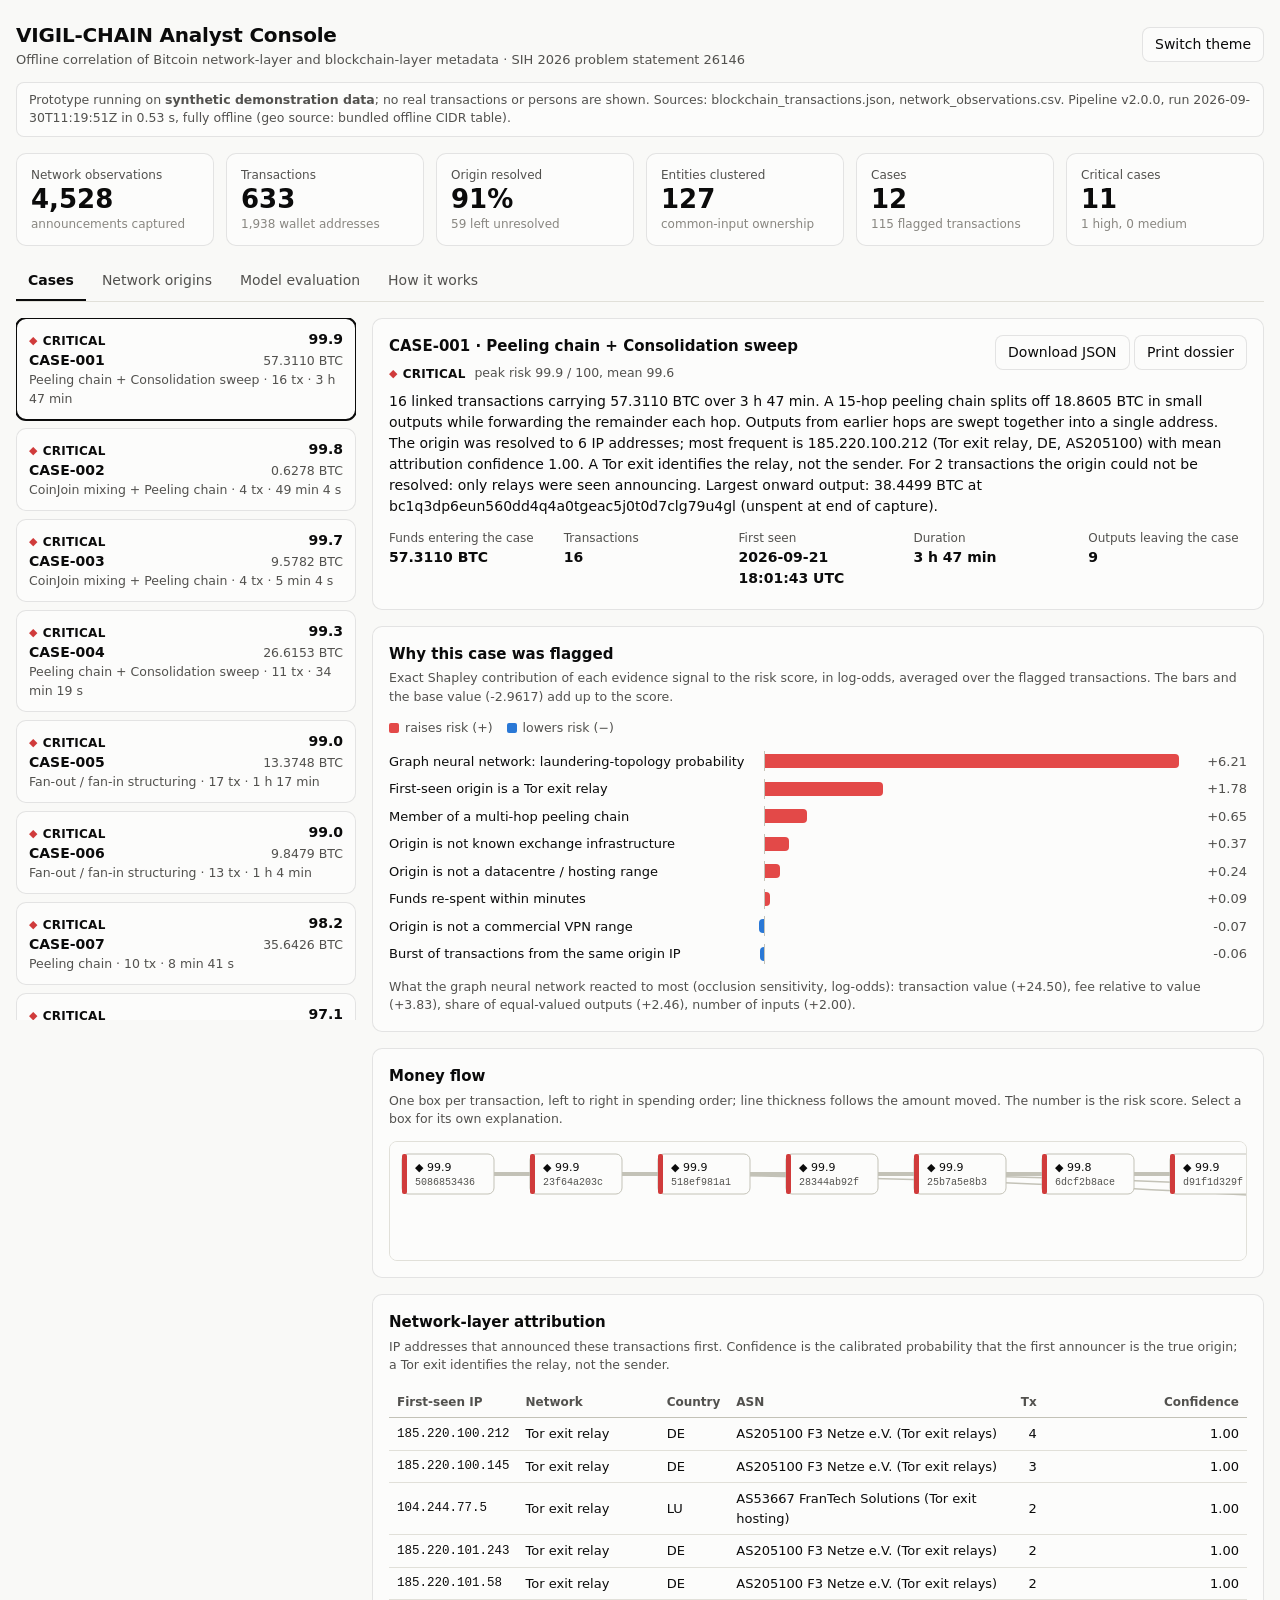
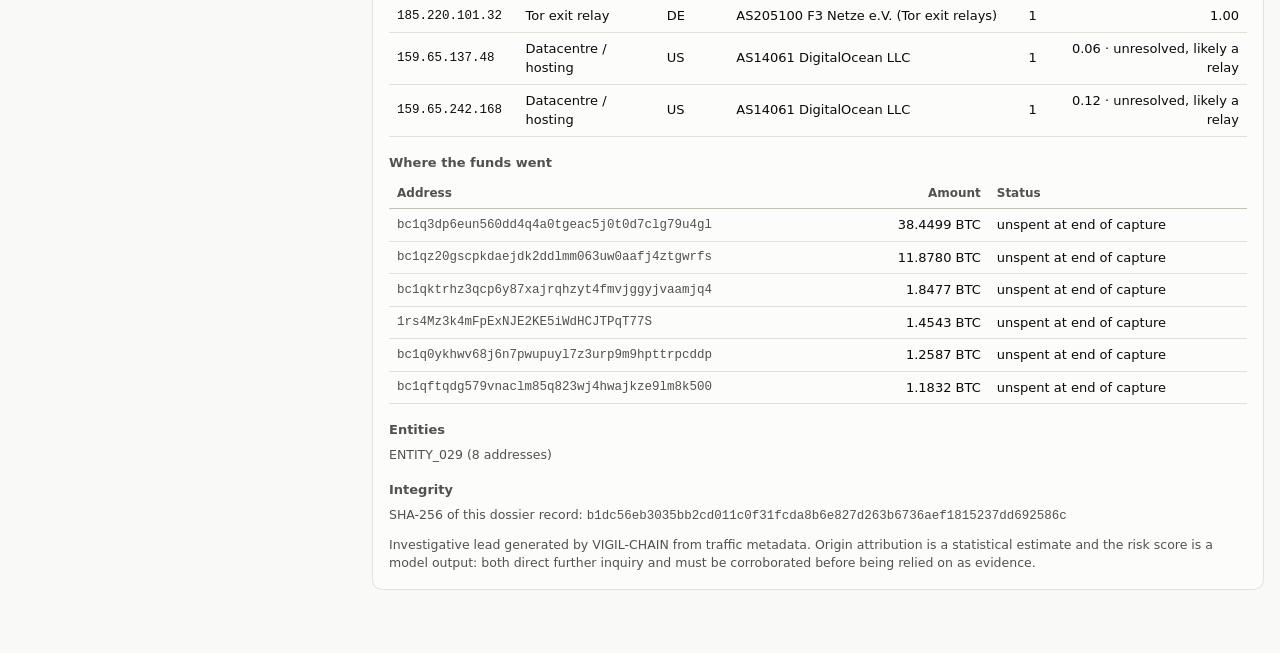
==== docs/index.html @ 839754e4 "feat: standalone analyst console and case API Single-file console with no external assets (opens fro" ====
<!DOCTYPE html>
<html lang="en">
<head>
<meta charset="UTF-8">
<meta name="viewport" content="width=device-width, initial-scale=1">
<title>VIGIL-CHAIN Analyst Console</title>
<style>
:root {
  color-scheme: light;
  --page: #f9f9f7; --surface: #fcfcfb; --ink: #0b0b0b; --ink2: #52514e; --muted: #898781;
  --grid: #e1e0d9; --axis: #c3c2b7; --border: rgba(11,11,11,0.10); --wash: rgba(11,11,11,0.04);
  --series-1: #2a78d6; --series-2: #eb6834;
  --raise: #e34948; --lower: #2a78d6;
  --good: #0ca30c; --warning: #fab219; --serious: #ec835a; --critical: #d03b3b;
}
@media (prefers-color-scheme: dark) {
  :root:not([data-theme="light"]) {
    color-scheme: dark;
    --page: #0d0d0d; --surface: #1a1a19; --ink: #ffffff; --ink2: #c3c2b7; --muted: #898781;
    --grid: #2c2c2a; --axis: #383835; --border: rgba(255,255,255,0.10); --wash: rgba(255,255,255,0.05);
    --series-1: #3987e5; --series-2: #d95926; --raise: #e66767; --lower: #3987e5;
  }
}
:root[data-theme="dark"] {
  color-scheme: dark;
  --page: #0d0d0d; --surface: #1a1a19; --ink: #ffffff; --ink2: #c3c2b7; --muted: #898781;
  --grid: #2c2c2a; --axis: #383835; --border: rgba(255,255,255,0.10); --wash: rgba(255,255,255,0.05);
  --series-1: #3987e5; --series-2: #d95926; --raise: #e66767; --lower: #3987e5;
}
* { box-sizing: border-box; }
body { margin: 0; background: var(--page); color: var(--ink);
  font: 14px/1.5 system-ui, -apple-system, "Segoe UI", sans-serif; }
button { font: inherit; color: inherit; cursor: pointer; }
code, .mono { font-family: ui-monospace, "Cascadia Mono", Consolas, monospace; font-size: 12.5px; }
.wrap { max-width: 1320px; margin: 0 auto; padding: 0 16px 48px; }
header { display: flex; flex-wrap: wrap; gap: 12px; align-items: center; justify-content: space-between; padding: 20px 0 12px; }
h1 { font-size: 20px; margin: 0; letter-spacing: -0.01em; }
.sub { color: var(--ink2); font-size: 13px; }
.notice { border: 1px solid var(--border); border-radius: 8px; padding: 8px 12px; color: var(--ink2);
  font-size: 12.5px; background: var(--surface); margin-bottom: 16px; }
.btn { border: 1px solid var(--border); background: var(--surface); border-radius: 8px; padding: 6px 12px; }
.btn:hover { background: var(--wash); }
.tiles { display: grid; grid-template-columns: repeat(auto-fit, minmax(150px, 1fr)); gap: 12px; margin-bottom: 16px; }
.tile { background: var(--surface); border: 1px solid var(--border); border-radius: 10px; padding: 12px 14px; }
.tile .label { color: var(--ink2); font-size: 12px; }
.tile .value { font-size: 26px; font-weight: 600; line-height: 1.2; }
.tile .hint { color: var(--muted); font-size: 12px; }
.tabs { display: flex; gap: 4px; border-bottom: 1px solid var(--grid); margin-bottom: 16px; overflow-x: auto; }
.tab { border: 0; background: none; padding: 8px 12px; border-bottom: 2px solid transparent; color: var(--ink2); white-space: nowrap; }
.tab[aria-selected="true"] { color: var(--ink); border-bottom-color: var(--ink); font-weight: 600; }
.panel { display: none; } .panel.active { display: block; }
.split { display: grid; grid-template-columns: 340px minmax(0, 1fr); gap: 16px; align-items: start; }
@media (max-width: 900px) { .split { grid-template-columns: minmax(0, 1fr); } }
.card { background: var(--surface); border: 1px solid var(--border); border-radius: 10px; padding: 16px; margin-bottom: 16px; }
.card h2 { font-size: 15px; margin: 0 0 4px; }
.card h3 { font-size: 13px; margin: 16px 0 6px; color: var(--ink2); font-weight: 600; }
.card .desc { color: var(--ink2); font-size: 12.5px; margin: 0 0 12px; }
.case-list { display: flex; flex-direction: column; gap: 8px; max-height: 78vh; overflow-y: auto; }
.case-item { text-align: left; background: var(--surface); border: 1px solid var(--border); border-radius: 10px; padding: 10px 12px; width: 100%; }
.case-item:hover { background: var(--wash); }
.case-item[aria-current="true"] { outline: 2px solid var(--ink); outline-offset: -1px; }
.case-item .row { display: flex; justify-content: space-between; gap: 8px; align-items: baseline; }
.case-item .score { font-weight: 600; font-variant-numeric: tabular-nums; }
.case-item .meta { color: var(--ink2); font-size: 12.5px; }
.sev { display: inline-flex; align-items: center; gap: 5px; font-size: 12px; font-weight: 600; letter-spacing: 0.02em; }
.sev i { font-style: normal; font-size: 11px; }
.sev.CRITICAL i { color: var(--critical); } .sev.HIGH i { color: var(--serious); }
.sev.MEDIUM i { color: var(--warning); } .sev.LOW i { color: var(--muted); }
.kv { display: grid; grid-template-columns: repeat(auto-fit, minmax(140px, 1fr)); gap: 10px 16px; margin: 12px 0 4px; }
.kv div span { display: block; color: var(--ink2); font-size: 12px; }
.kv div b { font-weight: 600; font-variant-numeric: tabular-nums; }
.narrative { margin: 8px 0 0; }
.legend { display: flex; flex-wrap: wrap; gap: 14px; font-size: 12.5px; color: var(--ink2); margin: 6px 0 10px; }
.legend span::before { content: ""; display: inline-block; width: 10px; height: 10px; border-radius: 2px; margin-right: 6px; background: var(--c); vertical-align: -1px; }
.factor { display: grid; grid-template-columns: minmax(150px, 42%) minmax(0, 1fr) 58px; gap: 10px; align-items: center; padding: 4px 0; font-size: 13px; }
.factor .track { position: relative; height: 14px; }
.factor .zero { position: absolute; top: -3px; bottom: -3px; width: 1px; background: var(--axis); }
.factor .bar { position: absolute; top: 0; height: 14px; }
.factor .bar.raise { background: var(--raise); border-radius: 0 4px 4px 0; }
.factor .bar.lower { background: var(--lower); border-radius: 4px 0 0 4px; }
.factor .num { text-align: right; font-variant-numeric: tabular-nums; color: var(--ink2); }
.flow { overflow: auto; border: 1px solid var(--grid); border-radius: 8px; max-height: 460px; background: var(--surface); }
.flow svg { display: block; }
.flow .edge { fill: none; stroke: var(--axis); }
.flow .node rect.body { fill: var(--surface); stroke: var(--axis); stroke-width: 1; }
.flow .node rect.band { stroke: none; }
.flow .node text { fill: var(--ink); font-size: 11px; }
.flow .node text.id { fill: var(--ink2); font-family: ui-monospace, Consolas, monospace; font-size: 10px; }
.flow .node { cursor: pointer; }
.flow .node.selected rect.body { stroke: var(--ink); stroke-width: 2; }
table { border-collapse: collapse; width: 100%; font-size: 13px; }
th { text-align: left; font-weight: 600; color: var(--ink2); font-size: 12px; padding: 6px 8px; border-bottom: 1px solid var(--axis); white-space: nowrap; }
td { padding: 6px 8px; border-bottom: 1px solid var(--grid); vertical-align: middle; }
td.n, th.n { text-align: right; font-variant-numeric: tabular-nums; }
.scroll { overflow-x: auto; }
.databar { display: grid; grid-template-columns: minmax(60px, 1fr) 44px; gap: 8px; align-items: center; min-width: 130px; }
.databar .t { height: 10px; position: relative; border-left: 1px solid var(--axis); }
.databar .t div { position: absolute; left: 0; top: 0; height: 10px; border-radius: 0 4px 4px 0; background: var(--c); }
.databar span { text-align: right; font-variant-numeric: tabular-nums; }
.hash { word-break: break-all; color: var(--ink2); }
.small { font-size: 12.5px; color: var(--ink2); }
#tip { position: fixed; pointer-events: none; z-index: 10; background: var(--surface); color: var(--ink); border: 1px solid var(--border);
  border-radius: 8px; padding: 8px 10px; font-size: 12.5px; box-shadow: 0 4px 16px rgba(0,0,0,0.18); max-width: 320px; display: none; }
#tip b { display: block; margin-bottom: 2px; }
.steps { display: grid; grid-template-columns: repeat(auto-fit, minmax(210px, 1fr)); gap: 12px; }
.steps .card { margin: 0; }
.steps .num { color: var(--muted); font-size: 12px; font-weight: 600; }
@media print {
  header .btn, .tabs, .case-list, .tiles, .notice, .actions { display: none !important; }
  .split { grid-template-columns: 1fr; } .panel { display: none !important; } #panel-cases { display: block !important; }
  .flow { max-height: none; overflow: visible; } body { background: #fff; }
}
</style>
</head>
<body>
<div class="wrap">
  <header>
    <div>
      <h1>VIGIL-CHAIN Analyst Console</h1>
      <div class="sub">Offline correlation of Bitcoin network-layer and blockchain-layer metadata &middot; SIH 2026 problem statement 26146</div>
    </div>
    <button class="btn" id="theme" type="button">Switch theme</button>
  </header>
  <div class="notice" id="notice"></div>
  <div class="tiles" id="tiles"></div>
  <div class="tabs" role="tablist">
    <button class="tab" role="tab" data-panel="cases" aria-selected="true">Cases</button>
    <button class="tab" role="tab" data-panel="origins" aria-selected="false">Network origins</button>
    <button class="tab" role="tab" data-panel="evaluation" aria-selected="false">Model evaluation</button>
    <button class="tab" role="tab" data-panel="method" aria-selected="false">How it works</button>
  </div>

  <section class="panel active" id="panel-cases">
    <div class="split">
      <div class="case-list" id="case-list"></div>
      <div id="case-detail"></div>
    </div>
  </section>
  <section class="panel" id="panel-origins"></section>
  <section class="panel" id="panel-evaluation"></section>
  <section class="panel" id="panel-method"></section>
</div>
<div id="tip" role="tooltip"></div>

<script id="vigil-data" type="application/json">{"meta":{"pipeline_version":"2.0.0","generated_at":"2026-09-30T11:19:51Z","sources":[{"file":"blockchain_transactions.json","sha256":"65308d26e2cf558273225a2f12fff27e6dfd21f2b08f9636fe605c480b778d29","records":633},{"file":"network_observations.csv","sha256":"879722d4d65c0af12d8719b188f96443b9447466c5f455ec9842c51c08712200","records":4528}],"model":{"pipeline_version":"2.0.0","architecture":"GraphSAGE mean, 2 layers, hidden 24; logistic risk fusion","training_data":"simulated traffic (src/simulation/generator.py)","gnn_seeds":[101,102,103,104,105,106,107,108,109,110,111,112],"fusion_seeds":[201,202,203,204,205,206],"gnn_train_transactions":7663,"gnn_train_positives":1116,"gnn_final_loss":0.0682,"fusion_train_transactions":3677,"tx_features":["log_value","log_inputs","log_outputs","log_fee_rate","output_ratio","equal_out_frac","log_respend","log_next_spend","log_in_degree","log_out_degree"],"evidence":["gnn_prob","anomaly","origin_tor","origin_vpn","origin_hosting","origin_exchange","peel_chain","coinjoin","velocity","origin_burst"],"origin_signals":["lead_term","sensor_agreement","relay_ratio","single_announcer"],"origin_calibration_transactions":11340,"sha256":"b9aaf2003395007db2a25df01aa88be20819f304ea2742f08e9f9e74195f751e","file":"vigil_chain_v1.npz"},"geo_source":"bundled offline CIDR table","runtime_s":0.53},"summary":{"observations":4528,"transactions":633,"origin_attributed":574,"origin_unresolved":59,"unobserved_transactions":0,"uncorrelated_observations":0,"observed_txids":633,"wallet_addresses":1938,"origin_ips":128,"graph_nodes":2699,"graph_edges":3286,"flow_edges":709,"entities":127,"peel_chains":16,"coinjoin_transactions":3,"flagged_transactions":115,"cases":12,"cases_by_severity":{"CRITICAL":11,"HIGH":1,"MEDIUM":0},"transactions_by_severity":{"CRITICAL":79,"HIGH":26,"MEDIUM":10,"LOW":518},"capture_start":1790000023.3746,"capture_end":1790027351.3329},"cases":[{"risk_score":99.9,"mean_risk":99.6,"severity":"CRITICAL","typology":"Peeling chain + Consolidation sweep","typology_tags":["Peeling chain","Consolidation sweep"],"tx_count":16,"inflow_btc":57.31104796,"peel_hops":15,"peeled_btc":18.860457,"first_seen":1790013703.8377,"last_seen":1790027351.3329,"duration":"3 h 47 min","origins":[{"ip":"185.220.100.212","transactions":4,"country":"DE","asn":"AS205100","asn_org":"F3 Netze e.V. (Tor exit relays)","category":"tor_exit","category_label":"Tor exit relay","mean_confidence":1.0,"resolved":true},{"ip":"185.220.100.145","transactions":3,"country":"DE","asn":"AS205100","asn_org":"F3 Netze e.V. (Tor exit relays)","category":"tor_exit","category_label":"Tor exit relay","mean_confidence":1.0,"resolved":true},{"ip":"104.244.77.5","transactions":2,"country":"LU","asn":"AS53667","asn_org":"FranTech Solutions (Tor exit hosting)","category":"tor_exit","category_label":"Tor exit relay","mean_confidence":1.0,"resolved":true},{"ip":"185.220.101.243","transactions":2,"country":"DE","asn":"AS205100","asn_org":"F3 Netze e.V. (Tor exit relays)","category":"tor_exit","category_label":"Tor exit relay","mean_confidence":1.0,"resolved":true},{"ip":"185.220.101.58","transactions":2,"country":"DE","asn":"AS205100","asn_org":"F3 Netze e.V. (Tor exit relays)","category":"tor_exit","category_label":"Tor exit relay","mean_confidence":1.0,"resolved":true},{"ip":"185.220.101.32","transactions":1,"country":"DE","asn":"AS205100","asn_org":"F3 Netze e.V. (Tor exit relays)","category":"tor_exit","category_label":"Tor exit relay","mean_confidence":1.0,"resolved":true},{"ip":"159.65.137.48","transactions":1,"country":"US","asn":"AS14061","asn_org":"DigitalOcean LLC","category":"hosting","category_label":"Datacentre / hosting","mean_confidence":0.062,"resolved":false},{"ip":"159.65.242.168","transactions":1,"country":"US","asn":"AS14061","asn_org":"DigitalOcean LLC","category":"hosting","category_label":"Datacentre / hosting","mean_confidence":0.122,"resolved":false}],"entities":[{"entity_id":"ENTITY_029","addresses":8}],"terminal_outputs":[{"address":"bc1q3dp6eun560dd4q4a0tgeac5j0t0d7clg79u4gl","amount_btc":38.44994597,"status":"unspent at end of capture"},{"address":"bc1qz20gscpkdaejdk2ddlmm063uw0aafj4ztgwrfs","amount_btc":11.87803864,"status":"unspent at end of capture"},{"address":"bc1qktrhz3qcp6y87xajrqhzyt4fmvjggyjvaamjq4","amount_btc":1.84773859,"status":"unspent at end of capture"},{"address":"1rs4Mz3k4mFpExNJE2KE5iWdHCJTPqT77S","amount_btc":1.45433624,"status":"unspent at end of capture"},{"address":"bc1q0ykhwv68j6n7pwupuyl7z3urp9m9hpttrpcddp","amount_btc":1.25873349,"status":"unspent at end of capture"},{"address":"bc1qftqdg579vnaclm85q823wj4hwajkze9lm8k500","amount_btc":1.18321023,"status":"unspent at end of capture"}],"terminal_output_count":9,"factors":[{"key":"gnn_prob","factor":"Graph neural network: laundering-topology probability","value":0.9998,"shap_log_odds":6.2064,"share_pct":66.5,"impact":"+6.21"},{"key":"origin_tor","factor":"First-seen origin is a Tor exit relay","value":0.875,"shap_log_odds":1.7777,"share_pct":19.0,"impact":"+1.78"},{"key":"peel_chain","factor":"Member of a multi-hop peeling chain","value":0.9375,"shap_log_odds":0.6473,"share_pct":6.9,"impact":"+0.65"},{"key":"origin_exchange","factor":"Origin is not known exchange infrastructure","value":0.0,"shap_log_odds":0.374,"share_pct":4.0,"impact":"+0.37"},{"key":"origin_hosting","factor":"Origin is not a datacentre / hosting range","value":0.0,"shap_log_odds":0.2357,"share_pct":2.5,"impact":"+0.24"},{"key":"velocity","factor":"Funds re-spent within minutes","value":0.1496,"shap_log_odds":0.0893,"share_pct":1.0,"impact":"+0.09"},{"key":"origin_vpn","factor":"Origin is not a commercial VPN range","value":0.0,"shap_log_odds":-0.0657,"share_pct":0.0,"impact":"-0.07"},{"key":"origin_burst","factor":"Burst of transactions from the same origin IP","value":0.0781,"shap_log_odds":-0.0564,"share_pct":0.0,"impact":"-0.06"},{"key":"anomaly","factor":"Isolation Forest: statistical outlier score","value":0.4767,"shap_log_odds":0.0041,"share_pct":0.0,"impact":"+0.00"},{"key":"coinjoin","factor":"No equal-output mixing structure","value":0.0,"shap_log_odds":-0.0006,"share_pct":0.0,"impact":"-0.00"}],"base_value_log_odds":-2.9617,"gnn_drivers":[{"feature":"log_value","label":"transaction value","log_odds_drop":24.5},{"feature":"log_fee_rate","label":"fee relative to value","log_odds_drop":3.832},{"feature":"equal_out_frac","label":"share of equal-valued outputs","log_odds_drop":2.462},{"feature":"log_inputs","label":"number of inputs","log_odds_drop":2.005}],"transactions":[{"txid":"5086853436d2662e7927ef8c202b68a44d8d186d309f499a9af49bce17ed23ab","timestamp":1790013703.8377,"risk_score":99.9,"severity":"CRITICAL","bridge":false,"inputs":1,"outputs":2,"value_btc":57.31104796,"fee_btc":4.723e-05,"origin_ip":"185.220.100.212","origin_confidence":1.0,"origin_lead_ms":152.3,"origin_country":"DE","origin_category":"tor_exit","gnn_prob":0.999,"anomaly":0.5452,"evidence":[0.999,0.545,1.0,0.0,0.0,0.0,1.0,0.0,0.203,0.0],"shap":[6.2,0.056,2.062,-0.066,0.236,0.374,0.699,-0.001,0.05,-0.105]},{"txid":"23f64a203c50a56f08697bc044e0ebeaadaabe4139642956f994967cfeb510ae","timestamp":1790014182.1853,"risk_score":99.9,"severity":"CRITICAL","bridge":false,"inputs":1,"outputs":2,"value_btc":55.10277816,"fee_btc":3.991e-05,"origin_ip":"185.220.100.145","origin_confidence":1.0,"origin_lead_ms":225.8,"origin_country":"DE","origin_category":"tor_exit","gnn_prob":1.0,"anomaly":0.4555,"evidence":[1.0,0.456,1.0,0.0,0.0,0.0,1.0,0.0,0.205,0.25],"shap":[6.208,-0.012,2.062,-0.066,0.236,0.374,0.699,-0.001,0.048,0.051]},{"txid":"518ef981a1a078b919471bd850f654b214f3f44a69af2567be566adbb0acf796","timestamp":1790014657.0384,"risk_score":99.9,"severity":"CRITICAL","bridge":false,"inputs":1,"outputs":2,"value_btc":54.76305763,"fee_btc":2.457e-05,"origin_ip":"185.220.100.145","origin_confidence":1.0,"origin_lead_ms":30.5,"origin_country":"DE","origin_category":"tor_exit","gnn_prob":0.9995,"anomaly":0.489,"evidence":[1.0,0.489,1.0,0.0,0.0,0.0,1.0,0.0,0.205,0.25],"shap":[6.204,0.013,2.062,-0.066,0.236,0.374,0.699,-0.001,0.048,0.051]},{"txid":"28344ab92f6c081c6838a0e85b0bd55eca7b9230694b7e0f5808ffcbb54161e5","timestamp":1790015966.9666,"risk_score":99.9,"severity":"CRITICAL","bridge":false,"inputs":1,"outputs":2,"value_btc":53.14977923,"fee_btc":3.207e-05,"origin_ip":"185.220.101.243","origin_confidence":1.0,"origin_lead_ms":124.1,"origin_country":"DE","origin_category":"tor_exit","gnn_prob":1.0,"anomaly":0.4597,"evidence":[1.0,0.46,1.0,0.0,0.0,0.0,1.0,0.0,0.013,0.25],"shap":[6.208,-0.009,2.062,-0.066,0.236,0.374,0.699,-0.001,0.19,0.051]},{"txid":"25b7a5e8b311b9bc12cc63f6bad22895498eff75347e8d757992e1a0563504d6","timestamp":1790017264.9501,"risk_score":99.9,"severity":"CRITICAL","bridge":false,"inputs":1,"outputs":2,"value_btc":52.80638348,"fee_btc":3.534e-05,"origin_ip":"104.244.77.5","origin_confidence":1.0,"origin_lead_ms":50.3,"origin_country":"LU","origin_category":"tor_exit","gnn_prob":0.9998,"anomaly":0.4532,"evidence":[1.0,0.453,1.0,0.0,0.0,0.0,1.0,0.0,0.29,0.25],"shap":[6.206,-0.014,2.062,-0.066,0.236,0.374,0.699,-0.001,-0.015,0.051]},{"txid":"6dcf2b8ace75c39efae2158cfd775af1edd49e628ac17435aeb4d039f0df6bc5","timestamp":1790017636.0497,"risk_score":99.8,"severity":"CRITICAL","bridge":false,"inputs":1,"outputs":2,"value_btc":50.95860955,"fee_btc":7.89e-05,"origin_ip":"185.220.100.145","origin_confidence":1.0,"origin_lead_ms":60.7,"origin_country":"DE","origin_category":"tor_exit","gnn_prob":0.9999,"anomaly":0.4597,"evidence":[1.0,0.46,1.0,0.0,0.0,0.0,1.0,0.0,0.29,0.0],"shap":[6.207,-0.009,2.062,-0.066,0.236,0.374,0.699,-0.001,-0.015,-0.105]},{"txid":"d91f1d329f5650f03495177bb2925ad317ed3fcca639305650bbef8ceaa42c64","timestamp":1790018445.243,"risk_score":99.9,"severity":"CRITICAL","bridge":false,"inputs":1,"outputs":2,"value_btc":49.36112608,"fee_btc":4.714e-05,"origin_ip":"185.220.101.243","origin_confidence":1.0,"origin_lead_ms":104.2,"origin_country":"DE","origin_category":"tor_exit","gnn_prob":1.0,"anomaly":0.4571,"evidence":[1.0,0.457,1.0,0.0,0.0,0.0,1.0,0.0,0.067,0.25],"shap":[6.208,-0.011,2.062,-0.066,0.236,0.374,0.699,-0.001,0.15,0.051]},{"txid":"4d7cc88e32f06983dcae531465f669ad3ecc386136267162f1d5d9e2416314e3","timestamp":1790019339.0364,"risk_score":99.9,"severity":"CRITICAL","bridge":false,"inputs":1,"outputs":2,"value_btc":47.75657233,"fee_btc":3.386e-05,"origin_ip":"185.220.100.212","origin_confidence":1.0,"origin_lead_ms":119.6,"origin_country":"DE","origin_category":"tor_exit","gnn_prob":1.0,"anomaly":0.4517,"evidence":[1.0,0.452,1.0,0.0,0.0,0.0,1.0,0.0,0.051,0.0],"shap":[6.208,-0.015,2.062,-0.066,0.236,0.374,0.699,-0.001,0.162,-0.105]},{"txid":"7e76185efe159dfbce46edcc9704245ec91b3bc91f11cb27ebb5e9dc8849ff72","timestamp":1790020608.1686,"risk_score":99.9,"severity":"CRITICAL","bridge":false,"inputs":1,"outputs":2,"value_btc":47.20129211,"fee_btc":3.813e-05,"origin_ip":"104.244.77.5","origin_confidence":1.0,"origin_lead_ms":151.7,"origin_country":"LU","origin_category":"tor_exit","gnn_prob":1.0,"anomaly":0.4589,"evidence":[1.0,0.459,1.0,0.0,0.0,0.0,1.0,0.0,0.09,0.0],"shap":[6.208,-0.009,2.062,-0.066,0.236,0.374,0.699,-0.001,0.134,-0.105]},{"txid":"977972c07056f4ecc7df988cdd52c9bd36dd18c3d138c06eb625b8b0bbe25822","timestamp":1790021331.9619,"risk_score":99.9,"severity":"CRITICAL","bridge":false,"inputs":1,"outputs":2,"value_btc":45.91960955,"fee_btc":2.925e-05,"origin_ip":"185.220.100.212","origin_confidence":1.0,"origin_lead_ms":111.7,"origin_country":"DE","origin_category":"tor_exit","gnn_prob":1.0,"anomaly":0.4614,"evidence":[1.0,0.461,1.0,0.0,0.0,0.0,1.0,0.0,0.09,0.0],"shap":[6.208,-0.008,2.062,-0.066,0.236,0.374,0.699,-0.001,0.134,-0.105]},{"txid":"0181644f8e43108efe268636be2baef8525b37319f087bc537d1886d16736766","timestamp":1790022263.774,"risk_score":99.9,"severity":"CRITICAL","bridge":false,"inputs":1,"outputs":2,"value_btc":44.22193869,"fee_btc":3.738e-05,"origin_ip":"185.220.101.32","origin_confidence":1.0,"origin_lead_ms":48.4,"origin_country":"DE","origin_category":"tor_exit","gnn_prob":1.0,"anomaly":0.4591,"evidence":[1.0,0.459,1.0,0.0,0.0,0.0,1.0,0.0,0.045,0.0],"shap":[6.208,-0.009,2.062,-0.066,0.236,0.374,0.699,-0.001,0.167,-0.105]},{"txid":"63011880ce89835073d2d088638aa669cc2406a8d275cc5f7b0d48b5501c9315","timestamp":1790023392.2764,"risk_score":98.3,"severity":"CRITICAL","bridge":false,"inputs":1,"outputs":2,"value_btc":43.72032496,"fee_btc":6.087e-05,"origin_ip":"159.65.242.168","origin_confidence":0.122,"origin_lead_ms":105.8,"origin_country":"US","origin_category":"hosting","gnn_prob":1.0,"anomaly":0.4332,"evidence":[1.0,0.433,0.0,0.0,0.0,0.0,1.0,0.0,0.344,0.0],"shap":[6.208,-0.029,-0.216,-0.066,0.236,0.374,0.699,-0.001,-0.055,-0.105]},{"txid":"fe8893f7552ac0dc1b3bda728d6377111390fd2ae1c6f576c494faf20e1bfd29","timestamp":1790023712.4823,"risk_score":99.8,"severity":"CRITICAL","bridge":false,"inputs":1,"outputs":2,"value_btc":42.4615306,"fee_btc":5.429e-05,"origin_ip":"185.220.101.58","origin_confidence":1.0,"origin_lead_ms":75.2,"origin_country":"DE","origin_category":"tor_exit","gnn_prob":0.9996,"anomaly":0.4386,"evidence":[1.0,0.439,1.0,0.0,0.0,0.0,1.0,0.0,0.344,0.0],"shap":[6.205,-0.025,2.062,-0.066,0.236,0.374,0.699,-0.001,-0.055,-0.105]},{"txid":"71eb197de416ac762b0c39b9987e5d226fdb4691a7de47b523e0a8988a900483","timestamp":1790024460.306,"risk_score":99.9,"severity":"CRITICAL","bridge":false,"inputs":1,"outputs":2,"value_btc":41.00714007,"fee_btc":2.128e-05,"origin_ip":"185.220.101.58","origin_confidence":1.0,"origin_lead_ms":28.2,"origin_country":"DE","origin_category":"tor_exit","gnn_prob":0.9995,"anomaly":0.4699,"evidence":[0.999,0.47,1.0,0.0,0.0,0.0,1.0,0.0,0.083,0.0],"shap":[6.204,-0.001,2.062,-0.066,0.236,0.374,0.699,-0.001,0.139,-0.105]},{"txid":"c60b488b517d850bdc361b5f793b5eb76b6f5fe03e0d54932c131b28680fba01","timestamp":1790025241.417,"risk_score":99.9,"severity":"CRITICAL","bridge":false,"inputs":1,"outputs":2,"value_btc":39.63322097,"fee_btc":6.477e-05,"origin_ip":"185.220.100.212","origin_confidence":1.0,"origin_lead_ms":5.3,"origin_country":"DE","origin_category":"tor_exit","gnn_prob":0.9997,"anomaly":0.5217,"evidence":[1.0,0.522,1.0,0.0,0.0,0.0,1.0,0.0,0.074,0.0],"shap":[6.206,0.038,2.062,-0.066,0.236,0.374,0.699,-0.001,0.145,-0.105]},{"txid":"be1087c6fb367067f9a15657cd02582979a522468acb6855fc0ef38e4f965649","timestamp":1790027351.3329,"risk_score":97.5,"severity":"CRITICAL","bridge":false,"inputs":8,"outputs":1,"value_btc":11.87814779,"fee_btc":0.00010915,"origin_ip":"159.65.137.48","origin_confidence":0.062,"origin_lead_ms":43.5,"origin_country":"US","origin_category":"hosting","gnn_prob":0.9998,"anomaly":0.6142,"evidence":[1.0,0.614,0.0,0.0,0.0,0.0,0.0,0.0,0.0,0.0],"shap":[6.206,0.108,-0.216,-0.066,0.236,0.374,-0.13,-0.001,0.2,-0.105]}],"edges":[[0,1,55.10277816],[0,15,2.20822257],[1,2,54.76305763],[2,3,53.14977923],[2,15,1.61325383],[3,4,52.80638348],[4,5,50.95860955],[5,6,49.36112608],[5,15,1.59740457],[6,7,47.75657233],[6,15,1.60450661],[7,8,47.20129211],[8,9,45.91960955],[8,15,1.28164443],[9,10,44.22193869],[9,15,1.69764161],[10,11,43.72032496],[10,15,0.50157635],[11,12,42.4615306],[12,13,41.00714007],[13,14,39.63322097],[13,15,1.37389782]],"notes":"Investigative lead generated by VIGIL-CHAIN from traffic metadata. Origin attribution is a statistical estimate and the risk score is a model output: both direct further inquiry and must be corroborated before being relied on as evidence.","narrative":"16 linked transactions carrying 57.3110 BTC over 3 h 47 min. A 15-hop peeling chain splits off 18.8605 BTC in small outputs while forwarding the remainder each hop. Outputs from earlier hops are swept together into a single address. The origin was resolved to 6 IP addresses; most frequent is 185.220.100.212 (Tor exit relay, DE, AS205100) with mean attribution confidence 1.00. A Tor exit identifies the relay, not the sender. For 2 transactions the origin could not be resolved: only relays were seen announcing. Largest onward output: 38.4499 BTC at bc1q3dp6eun560dd4q4a0tgeac5j0t0d7clg79u4gl (unspent at end of capture).","case_id":"CASE-001","evidence_hash":"b1dc56eb3035bb2cd011c0f31fcda8b6e827d263b6736aef1815237dd692586c"},{"risk_score":99.8,"mean_risk":99.3,"severity":"CRITICAL","typology":"CoinJoin mixing + Peeling chain","typology_tags":["CoinJoin mixing","Peeling chain"],"tx_count":4,"inflow_btc":0.62784128,"peel_hops":3,"peeled_btc":0.01501841,"first_seen":1790005079.31,"last_seen":1790008023.654,"duration":"49 min 4 s","origins":[{"ip":"104.244.77.12","transactions":1,"country":"LU","asn":"AS53667","asn_org":"FranTech Solutions (Tor exit hosting)","category":"tor_exit","category_label":"Tor exit relay","mean_confidence":1.0,"resolved":true},{"ip":"185.220.101.243","transactions":1,"country":"DE","asn":"AS205100","asn_org":"F3 Netze e.V. (Tor exit relays)","category":"tor_exit","category_label":"Tor exit relay","mean_confidence":1.0,"resolved":true},{"ip":"185.220.101.58","transactions":1,"country":"DE","asn":"AS205100","asn_org":"F3 Netze e.V. (Tor exit relays)","category":"tor_exit","category_label":"Tor exit relay","mean_confidence":1.0,"resolved":true},{"ip":"73.107.13.85","transactions":1,"country":"US","asn":"AS7922","asn_org":"Comcast Cable","category":"residential","category_label":"Residential ISP","mean_confidence":0.227,"resolved":false}],"entities":[],"terminal_outputs":[{"address":"1qr9Yw991UJRK62hiASmGXffRXDM4gBDdC","amount_btc":0.1,"status":"unspent at end of capture"},{"address":"1j4nQTjmRnJwkxMnMYDWnu3N46faPxCKws","amount_btc":0.1,"status":"unspent at end of capture"},{"address":"bc1qyc6fgx36jq5uypcmhmxp7fxg7y6v7npnhnqm7p","amount_btc":0.1,"status":"unspent at end of capture"},{"address":"3zUK92AFnXYcZNUs9qRim4QdQmDGcUWYhD","amount_btc":0.1,"status":"unspent at end of capture"},{"address":"1Qe9jnfyQg7BM24RdFw54err7sYfStAtmQ","amount_btc":0.08488883,"status":"unspent at end of capture"},{"address":"bc1q7w082dkdsawtpnp5u5nmalr0hlzg5w29eegpq4","amount_btc":0.03393363,"status":"unspent at end of capture"}],"terminal_output_count":13,"factors":[{"key":"gnn_prob","factor":"Graph neural network: laundering-topology probability","value":0.9996,"shap_log_odds":6.2046,"share_pct":72.7,"impact":"+6.20"},{"key":"origin_tor","factor":"First-seen origin is a Tor exit relay","value":0.75,"shap_log_odds":1.4929,"share_pct":17.5,"impact":"+1.49"},{"key":"origin_exchange","factor":"Origin is not known exchange infrastructure","value":0.0,"shap_log_odds":0.374,"share_pct":4.4,"impact":"+0.37"},{"key":"origin_hosting","factor":"Origin is not a datacentre / hosting range","value":0.0,"shap_log_odds":0.2357,"share_pct":2.8,"impact":"+0.24"},{"key":"peel_chain","factor":"Not part of a multi-hop peeling chain","value":0.375,"shap_log_odds":0.1809,"share_pct":2.1,"impact":"+0.18"},{"key":"origin_burst","factor":"Burst of transactions from the same origin IP","value":0.0,"shap_log_odds":-0.1053,"share_pct":0.0,"impact":"-0.11"},{"key":"origin_vpn","factor":"Origin is not a commercial VPN range","value":0.0,"shap_log_odds":-0.0657,"share_pct":0.0,"impact":"-0.07"},{"key":"coinjoin","factor":"No equal-output mixing structure","value":0.125,"shap_log_odds":0.0294,"share_pct":0.3,"impact":"+0.03"},{"key":"velocity","factor":"Funds re-spent within minutes","value":0.2523,"shap_log_odds":0.0133,"share_pct":0.2,"impact":"+0.01"},{"key":"anomaly","factor":"Isolation Forest: statistical outlier score","value":0.4654,"shap_log_odds":-0.0045,"share_pct":0.0,"impact":"-0.00"}],"base_value_log_odds":-2.9617,"gnn_drivers":[{"feature":"output_ratio","label":"small-to-large output ratio","log_odds_drop":15.859},{"feature":"log_outputs","label":"number of outputs","log_odds_drop":10.128},{"feature":"log_fee_rate","label":"fee relative to value","log_odds_drop":8.069},{"feature":"log_inputs","label":"number of inputs","log_odds_drop":4.618}],"transactions":[{"txid":"719aa3f77beeb2599c7f328cf727cbee54fc082ee16712d5a6a836a35262e350","timestamp":1790005079.31,"risk_score":99.7,"severity":"CRITICAL","bridge":false,"inputs":5,"outputs":10,"value_btc":0.62784128,"fee_btc":7.551e-05,"origin_ip":"185.220.101.58","origin_confidence":1.0,"origin_lead_ms":166.9,"origin_country":"DE","origin_category":"tor_exit","gnn_prob":0.9997,"anomaly":0.6156,"evidence":[1.0,0.616,1.0,0.0,0.0,0.0,0.0,0.5,0.494,0.0],"shap":[6.206,0.109,2.062,-0.066,0.236,0.374,-0.13,0.119,-0.166,-0.105]},{"txid":"32c3d6cd427ac83b30755703a3ee752c7e5e488a68b0747fe81e45402e88a12b","timestamp":1790005290.9518,"risk_score":99.7,"severity":"CRITICAL","bridge":false,"inputs":1,"outputs":2,"value_btc":0.1,"fee_btc":3.303e-05,"origin_ip":"185.220.101.243","origin_confidence":1.0,"origin_lead_ms":61.1,"origin_country":"DE","origin_category":"tor_exit","gnn_prob":1.0,"anomaly":0.4146,"evidence":[1.0,0.415,1.0,0.0,0.0,0.0,0.5,0.0,0.494,0.0],"shap":[6.208,-0.043,2.062,-0.066,0.236,0.374,0.285,-0.001,-0.166,-0.105]},{"txid":"8d82c52a04eb792ab2108b6c603a020e37332d3e76b7bc01bafdef513b5def51","timestamp":1790006662.1077,"risk_score":99.8,"severity":"CRITICAL","bridge":false,"inputs":1,"outputs":2,"value_btc":0.09751875,"fee_btc":2.914e-05,"origin_ip":"104.244.77.12","origin_confidence":1.0,"origin_lead_ms":29.2,"origin_country":"LU","origin_category":"tor_exit","gnn_prob":1.0,"anomaly":0.3995,"evidence":[1.0,0.4,1.0,0.0,0.0,0.0,0.5,0.0,0.011,0.0],"shap":[6.208,-0.054,2.062,-0.066,0.236,0.374,0.285,-0.001,0.192,-0.105]},{"txid":"26ab0126eba0d9278b01f419f0b28e9ff0c4e5f83e564ecd54e2f5be1a6515a5","timestamp":1790008023.654,"risk_score":98.0,"severity":"CRITICAL","bridge":false,"inputs":1,"outputs":2,"value_btc":0.09359079,"fee_btc":3.059e-05,"origin_ip":"73.107.13.85","origin_confidence":0.227,"origin_lead_ms":171.7,"origin_country":"US","origin_category":"residential","gnn_prob":0.9985,"anomaly":0.4318,"evidence":[0.999,0.432,0.0,0.0,0.0,0.0,0.5,0.0,0.011,0.0],"shap":[6.197,-0.03,-0.216,-0.066,0.236,0.374,0.285,-0.001,0.192,-0.105]}],"edges":[[0,1,0.1],[1,2,0.09751875],[2,3,0.09359079]],"notes":"Investigative lead generated by VIGIL-CHAIN from traffic metadata. Origin attribution is a statistical estimate and the risk score is a model output: both direct further inquiry and must be corroborated before being relied on as evidence.","narrative":"4 linked transactions carrying 0.6278 BTC over 49 min 4 s. An equal-output mixing round breaks the link between senders and receivers. A 3-hop peeling chain splits off 0.0150 BTC in small outputs while forwarding the remainder each hop. The origin was resolved to 3 IP addresses; most frequent is 104.244.77.12 (Tor exit relay, LU, AS53667) with mean attribution confidence 1.00. A Tor exit identifies the relay, not the sender. For 1 transaction the origin could not be resolved: only relays were seen announcing. Largest onward output: 0.1000 BTC at 1qr9Yw991UJRK62hiASmGXffRXDM4gBDdC (unspent at end of capture).","case_id":"CASE-002","evidence_hash":"c210a95e7610272b299a33d0f936da33cfc56282099b4599e6368a7ac37a93ae"},{"risk_score":99.7,"mean_risk":98.9,"severity":"CRITICAL","typology":"CoinJoin mixing + Peeling chain","typology_tags":["CoinJoin mixing","Peeling chain"],"tx_count":4,"inflow_btc":9.57821374,"peel_hops":3,"peeled_btc":0.11935013,"first_seen":1790017363.3247,"last_seen":1790017667.2231,"duration":"5 min 4 s","origins":[{"ip":"185.220.100.212","transactions":2,"country":"DE","asn":"AS205100","asn_org":"F3 Netze e.V. (Tor exit relays)","category":"tor_exit","category_label":"Tor exit relay","mean_confidence":1.0,"resolved":true},{"ip":"104.244.77.5","transactions":1,"country":"LU","asn":"AS53667","asn_org":"FranTech Solutions (Tor exit hosting)","category":"tor_exit","category_label":"Tor exit relay","mean_confidence":1.0,"resolved":true},{"ip":"185.220.101.94","transactions":1,"country":"DE","asn":"AS205100","asn_org":"F3 Netze e.V. (Tor exit relays)","category":"tor_exit","category_label":"Tor exit relay","mean_confidence":0.396,"resolved":false}],"entities":[],"terminal_outputs":[{"address":"3fRXz29UwpuNVmaMc65Bvujr3oHK93vFzJ","amount_btc":1.0,"status":"unspent at end of capture"},{"address":"3eq8tPvVQo2BNdXyrCYgVwdxgD8ujBQWB7","amount_btc":1.0,"status":"unspent at end of capture"},{"address":"3N1Uziy2kcmGFMQLY1tn7vV6upoCzPDtim","amount_btc":1.0,"status":"unspent at end of capture"},{"address":"bc1qfwvgvjqxnhwz59gwmvqukpnqd0h4kzu6j3p4qa","amount_btc":1.0,"status":"unspent at end of capture"},{"address":"3hx4E4bCj8Fs5KvXPkCyb7FZz8ymXSTNJS","amount_btc":1.0,"status":"unspent at end of capture"},{"address":"1EU1UAeKD6jqyE3KiC1W5tgQpWEfbw5XsF","amount_btc":1.0,"status":"unspent at end of capture"}],"terminal_output_count":19,"factors":[{"key":"gnn_prob","factor":"Graph neural network: laundering-topology probability","value":0.9976,"shap_log_odds":6.1896,"share_pct":72.6,"impact":"+6.19"},{"key":"origin_tor","factor":"First-seen origin is a Tor exit relay","value":0.75,"shap_log_odds":1.4929,"share_pct":17.5,"impact":"+1.49"},{"key":"origin_exchange","factor":"Origin is not known exchange infrastructure","value":0.0,"shap_log_odds":0.374,"share_pct":4.4,"impact":"+0.37"},{"key":"velocity","factor":"Funds re-spent within minutes","value":0.7587,"shap_log_odds":-0.3618,"share_pct":0.0,"impact":"-0.36"},{"key":"origin_hosting","factor":"Origin is not a datacentre / hosting range","value":0.0,"shap_log_odds":0.2357,"share_pct":2.8,"impact":"+0.24"},{"key":"peel_chain","factor":"Not part of a multi-hop peeling chain","value":0.375,"shap_log_odds":0.1809,"share_pct":2.1,"impact":"+0.18"},{"key":"origin_vpn","factor":"Origin is not a commercial VPN range","value":0.0,"shap_log_odds":-0.0657,"share_pct":0.0,"impact":"-0.07"},{"key":"coinjoin","factor":"No equal-output mixing structure","value":0.125,"shap_log_odds":0.0294,"share_pct":0.3,"impact":"+0.03"},{"key":"origin_burst","factor":"Burst of transactions from the same origin IP","value":0.1875,"shap_log_odds":0.012,"share_pct":0.1,"impact":"+0.01"},{"key":"anomaly","factor":"Isolation Forest: statistical outlier score","value":0.4827,"shap_log_odds":0.0086,"share_pct":0.1,"impact":"+0.01"}],"base_value_log_odds":-2.9617,"gnn_drivers":[{"feature":"log_outputs","label":"number of outputs","log_odds_drop":9.512},{"feature":"output_ratio","label":"small-to-large output ratio","log_odds_drop":9.145},{"feature":"log_next_spend","label":"time until the outputs were re-spent","log_odds_drop":6.088},{"feature":"log_inputs","label":"number of inputs","log_odds_drop":4.494}],"transactions":[{"txid":"5f226cac64a95a374cea340303c574a86a9e8846690d05de0eee6d36273e05c1","timestamp":1790017363.3247,"risk_score":99.7,"severity":"CRITICAL","bridge":false,"inputs":8,"outputs":16,"value_btc":9.57821374,"fee_btc":0.00023939,"origin_ip":"185.220.100.212","origin_confidence":1.0,"origin_lead_ms":54.2,"origin_country":"DE","origin_category":"tor_exit","gnn_prob":1.0,"anomaly":0.6517,"evidence":[1.0,0.652,1.0,0.0,0.0,0.0,0.0,0.5,0.537,0.25],"shap":[6.208,0.136,2.062,-0.066,0.236,0.374,-0.13,0.119,-0.198,0.051]},{"txid":"4cd83a68305a3601e399d35a11efe9997ccfadd114af3639fc80e31306a4e730","timestamp":1790017549.8465,"risk_score":96.4,"severity":"CRITICAL","bridge":false,"inputs":1,"outputs":2,"value_btc":1.0,"fee_btc":2.207e-05,"origin_ip":"185.220.101.94","origin_confidence":0.396,"origin_lead_ms":102.8,"origin_country":"DE","origin_category":"tor_exit","gnn_prob":1.0,"anomaly":0.4116,"evidence":[1.0,0.412,0.0,0.0,0.0,0.0,0.5,0.0,0.852,0.0],"shap":[6.208,-0.045,-0.216,-0.066,0.236,0.374,0.285,-0.001,-0.431,-0.105]},{"txid":"8db5fb1fcc612ebb12ebcbda602f5175ca573c65e05eabf4e971dacac8ef6196","timestamp":1790017597.8511,"risk_score":99.7,"severity":"CRITICAL","bridge":false,"inputs":1,"outputs":2,"value_btc":0.9747925,"fee_btc":1.48e-05,"origin_ip":"104.244.77.5","origin_confidence":1.0,"origin_lead_ms":105.0,"origin_country":"LU","origin_category":"tor_exit","gnn_prob":1.0,"anomaly":0.4104,"evidence":[1.0,0.41,1.0,0.0,0.0,0.0,0.5,0.0,0.852,0.25],"shap":[6.208,-0.046,2.062,-0.066,0.236,0.374,0.285,-0.001,-0.431,0.051]},{"txid":"60047ffdff74d8a84ef00b2ff59d49252adc0bec62d9b535a360e646adfd7e88","timestamp":1790017667.2231,"risk_score":99.7,"severity":"CRITICAL","bridge":false,"inputs":1,"outputs":2,"value_btc":0.90344057,"fee_btc":5.952e-05,"origin_ip":"185.220.100.212","origin_confidence":1.0,"origin_lead_ms":189.7,"origin_country":"DE","origin_category":"tor_exit","gnn_prob":0.9903,"anomaly":0.4572,"evidence":[0.99,0.457,1.0,0.0,0.0,0.0,0.5,0.0,0.794,0.25],"shap":[6.134,-0.011,2.062,-0.066,0.236,0.374,0.285,-0.001,-0.388,0.051]}],"edges":[[0,1,1.0],[1,2,0.9747925],[2,3,0.90344057]],"notes":"Investigative lead generated by VIGIL-CHAIN from traffic metadata. Origin attribution is a statistical estimate and the risk score is a model output: both direct further inquiry and must be corroborated before being relied on as evidence.","narrative":"4 linked transactions carrying 9.5782 BTC over 5 min 4 s. An equal-output mixing round breaks the link between senders and receivers. A 3-hop peeling chain splits off 0.1194 BTC in small outputs while forwarding the remainder each hop. The origin was resolved to 2 IP addresses; most frequent is 185.220.100.212 (Tor exit relay, DE, AS205100) with mean attribution confidence 1.00. A Tor exit identifies the relay, not the sender. For 1 transaction the origin could not be resolved: only relays were seen announcing. Largest onward output: 1.0000 BTC at 3fRXz29UwpuNVmaMc65Bvujr3oHK93vFzJ (unspent at end of capture).","case_id":"CASE-003","evidence_hash":"1347be29cc5df87c0144ab7c50a9e7712bb918ed3c0723672cb04b9d23c97c1e"},{"risk_score":99.3,"mean_risk":99.0,"severity":"CRITICAL","typology":"Peeling chain + Consolidation sweep","typology_tags":["Peeling chain","Consolidation sweep"],"tx_count":11,"inflow_btc":26.61533359,"peel_hops":10,"peeled_btc":16.86238507,"first_seen":1790002442.0126,"last_seen":1790004501.3904,"duration":"34 min 19 s","origins":[{"ip":"193.32.126.246","transactions":10,"country":"SE","asn":"AS39351","asn_org":"31173 Services AB (commercial VPN)","category":"vpn","category_label":"Commercial VPN","mean_confidence":1.0,"resolved":true},{"ip":"49.38.153.62","transactions":1,"country":"IN","asn":"AS55836","asn_org":"Reliance Jio Infocomm","category":"residential","category_label":"Residential ISP","mean_confidence":0.137,"resolved":false}],"entities":[{"entity_id":"ENTITY_046","addresses":5}],"terminal_outputs":[{"address":"bc1qdg6z6dkf5jsakpdrwrcljtmmngya7s30du9ehn","amount_btc":9.75264542,"status":"unspent at end of capture"},{"address":"bc1q68pcwrasmhm030khteg3qnkvae3fn4kww0avh8","amount_btc":6.97316241,"status":"unspent at end of capture"},{"address":"bc1q9589llhr5kkm8hhc7kh3gpjta9txj0v4mvmluc","amount_btc":2.79584036,"status":"unspent at end of capture"},{"address":"bc1qv943eaekxv78llfakph4a2eqzgxyy54pd84g4u","amount_btc":2.64165933,"status":"unspent at end of capture"},{"address":"bc1q5vmr4q73zpdarmhpzyky7g68qzzwdlmryw3cwk","amount_btc":2.08251933,"status":"unspent at end of capture"},{"address":"bc1qmvscg9tjwaxz9m53lttkdl0adh2ap2xmf3l5ws","amount_btc":1.63554895,"status":"unspent at end of capture"}],"terminal_output_count":7,"factors":[{"key":"gnn_prob","factor":"Graph neural network: laundering-topology probability","value":0.9929,"shap_log_odds":6.1539,"share_pct":74.5,"impact":"+6.15"},{"key":"origin_vpn","factor":"First-seen origin is a commercial VPN range","value":0.9091,"shap_log_odds":0.5976,"share_pct":7.2,"impact":"+0.60"},{"key":"peel_chain","factor":"Member of a multi-hop peeling chain","value":0.7862,"shap_log_odds":0.5219,"share_pct":6.3,"impact":"+0.52"},{"key":"velocity","factor":"Funds re-spent within minutes","value":0.8238,"shap_log_odds":-0.4101,"share_pct":0.0,"impact":"-0.41"},{"key":"origin_exchange","factor":"Origin is not known exchange infrastructure","value":0.0,"shap_log_odds":0.374,"share_pct":4.5,"impact":"+0.37"},{"key":"origin_burst","factor":"Burst of transactions from the same origin IP","value":0.755,"shap_log_odds":0.3673,"share_pct":4.4,"impact":"+0.37"},{"key":"origin_hosting","factor":"Origin is not a datacentre / hosting range","value":0.0,"shap_log_odds":0.2357,"share_pct":2.9,"impact":"+0.24"},{"key":"origin_tor","factor":"Origin is not a Tor exit relay","value":0.0,"shap_log_odds":-0.2156,"share_pct":0.0,"impact":"-0.22"},{"key":"anomaly","factor":"Isolation Forest: statistical outlier score","value":0.4909,"shap_log_odds":0.0147,"share_pct":0.2,"impact":"+0.01"},{"key":"coinjoin","factor":"No equal-output mixing structure","value":0.0,"shap_log_odds":-0.0006,"share_pct":0.0,"impact":"-0.00"}],"base_value_log_odds":-2.9617,"gnn_drivers":[{"feature":"log_value","label":"transaction value","log_odds_drop":16.873},{"feature":"log_next_spend","label":"time until the outputs were re-spent","log_odds_drop":6.635},{"feature":"equal_out_frac","label":"share of equal-valued outputs","log_odds_drop":1.79},{"feature":"log_in_degree","label":"number of funding transactions","log_odds_drop":1.141}],"transactions":[{"txid":"91e8855d98be81712985989ec478b0ce1d4331914c6f5437d58a795106688161","timestamp":1790002442.0126,"risk_score":99.1,"severity":"CRITICAL","bridge":false,"inputs":1,"outputs":2,"value_btc":26.61533359,"fee_btc":3.104e-05,"origin_ip":"193.32.126.246","origin_confidence":1.0,"origin_lead_ms":70.8,"origin_country":"SE","origin_category":"vpn","gnn_prob":0.9758,"anomaly":0.5165,"evidence":[0.976,0.516,0.0,1.0,0.0,0.0,0.865,0.0,0.814,0.83],"shap":[6.024,0.034,-0.216,0.664,0.236,0.374,0.587,-0.001,-0.402,0.415]},{"txid":"be2530098b046c5ad368a3eba8d2ebea4c79755389a55b8ca03f1c4fd5d1eb80","timestamp":1790002503.9332,"risk_score":99.2,"severity":"CRITICAL","bridge":false,"inputs":1,"outputs":2,"value_btc":23.81946219,"fee_btc":2.552e-05,"origin_ip":"193.32.126.246","origin_confidence":1.0,"origin_lead_ms":67.9,"origin_country":"SE","origin_category":"vpn","gnn_prob":0.9975,"anomaly":0.4931,"evidence":[0.997,0.493,0.0,1.0,0.0,0.0,0.865,0.0,0.953,0.83],"shap":[6.189,0.016,-0.216,0.664,0.236,0.374,0.587,-0.001,-0.506,0.415]},{"txid":"08315dd3a4a709bd0c478c81a9710ec8b21e92453e7d0aa5d4d661ff88f5cac9","timestamp":1790002518.42,"risk_score":99.1,"severity":"CRITICAL","bridge":false,"inputs":1,"outputs":2,"value_btc":21.32498934,"fee_btc":3.899e-05,"origin_ip":"193.32.126.246","origin_confidence":1.0,"origin_lead_ms":67.1,"origin_country":"SE","origin_category":"vpn","gnn_prob":0.991,"anomaly":0.4737,"evidence":[0.991,0.474,0.0,1.0,0.0,0.0,0.865,0.0,0.953,0.83],"shap":[6.14,0.002,-0.216,0.664,0.236,0.374,0.587,-0.001,-0.506,0.415]},{"txid":"3b60fced9e62e238eeaee2d5929de6ea70c704d476f46a914460f8c971f6b8e3","timestamp":1790002533.9447,"risk_score":98.9,"severity":"CRITICAL","bridge":false,"inputs":1,"outputs":2,"value_btc":18.68329102,"fee_btc":6.427e-05,"origin_ip":"193.32.126.246","origin_confidence":1.0,"origin_lead_ms":127.6,"origin_country":"SE","origin_category":"vpn","gnn_prob":0.9601,"anomaly":0.4715,"evidence":[0.96,0.471,0.0,1.0,0.0,0.0,0.865,0.0,0.952,0.83],"shap":[5.905,0.0,-0.216,0.664,0.236,0.374,0.587,-0.001,-0.505,0.415]},{"txid":"ac0cfda561e6e124ebc6d7e47be36252620a1ca3eb1df07dccb2ebfa233c1e8d","timestamp":1790002548.6483,"risk_score":99.2,"severity":"CRITICAL","bridge":false,"inputs":1,"outputs":2,"value_btc":16.60070742,"fee_btc":1.611e-05,"origin_ip":"193.32.126.246","origin_confidence":1.0,"origin_lead_ms":192.4,"origin_country":"SE","origin_category":"vpn","gnn_prob":0.9982,"anomaly":0.4718,"evidence":[0.998,0.472,0.0,1.0,0.0,0.0,0.865,0.0,0.952,0.83],"shap":[6.194,0.0,-0.216,0.664,0.236,0.374,0.587,-0.001,-0.505,0.415]},{"txid":"715b9ad4203d1bf93af5768c0818ced9859d7b43f67eb60c69b032353c1eb59c","timestamp":1790002578.0926,"risk_score":99.2,"severity":"CRITICAL","bridge":false,"inputs":1,"outputs":2,"value_btc":14.96514236,"fee_btc":1.643e-05,"origin_ip":"193.32.126.246","origin_confidence":1.0,"origin_lead_ms":182.3,"origin_country":"SE","origin_category":"vpn","gnn_prob":0.9999,"anomaly":0.4733,"evidence":[1.0,0.473,0.0,1.0,0.0,0.0,0.865,0.0,0.907,0.83],"shap":[6.207,0.001,-0.216,0.664,0.236,0.374,0.587,-0.001,-0.471,0.415]},{"txid":"b9244f1fcba3dd7a2e9e559a248de1b0965a8779aa965c9df155a7c6dcea5e0f","timestamp":1790002645.4575,"risk_score":99.3,"severity":"CRITICAL","bridge":false,"inputs":1,"outputs":2,"value_btc":13.94939915,"fee_btc":1.779e-05,"origin_ip":"193.32.126.246","origin_confidence":1.0,"origin_lead_ms":64.5,"origin_country":"SE","origin_category":"vpn","gnn_prob":1.0,"anomaly":0.4592,"evidence":[1.0,0.459,0.0,1.0,0.0,0.0,0.865,0.0,0.799,0.83],"shap":[6.208,-0.009,-0.216,0.664,0.236,0.374,0.587,-0.001,-0.392,0.415]},{"txid":"e8ceafeac143a2d9828237c858d80198738ed317b650dc6e986a028e518b8599","timestamp":1790002725.0633,"risk_score":99.2,"severity":"CRITICAL","bridge":false,"inputs":1,"outputs":2,"value_btc":11.88137153,"fee_btc":3.79e-05,"origin_ip":"193.32.126.246","origin_confidence":1.0,"origin_lead_ms":65.2,"origin_country":"SE","origin_category":"vpn","gnn_prob":1.0,"anomaly":0.4974,"evidence":[1.0,0.497,0.0,1.0,0.0,0.0,0.865,0.0,0.959,0.83],"shap":[6.208,0.02,-0.216,0.664,0.236,0.374,0.587,-0.001,-0.51,0.415]},{"txid":"14dcd18659ccd7778ce3a87061368036d6ac260bf74d9421533d9f91e5427da9","timestamp":1790002737.7544,"risk_score":99.2,"severity":"CRITICAL","bridge":false,"inputs":1,"outputs":2,"value_btc":11.39943701,"fee_btc":2.708e-05,"origin_ip":"193.32.126.246","origin_confidence":1.0,"origin_lead_ms":54.7,"origin_country":"SE","origin_category":"vpn","gnn_prob":1.0,"anomaly":0.4771,"evidence":[1.0,0.477,0.0,1.0,0.0,0.0,0.865,0.0,0.959,0.83],"shap":[6.208,0.004,-0.216,0.664,0.236,0.374,0.587,-0.001,-0.51,0.415]},{"txid":"43852beb9eec5720d9cd0ab1f12a314d742cf5fa64794a523e356c378766abfd","timestamp":1790002799.8094,"risk_score":99.3,"severity":"CRITICAL","bridge":false,"inputs":1,"outputs":2,"value_btc":10.48621554,"fee_btc":2.797e-05,"origin_ip":"193.32.126.246","origin_confidence":1.0,"origin_lead_ms":108.8,"origin_country":"SE","origin_category":"vpn","gnn_prob":0.9994,"anomaly":0.4902,"evidence":[0.999,0.49,0.0,1.0,0.0,0.0,0.865,0.0,0.813,0.83],"shap":[6.203,0.014,-0.216,0.664,0.236,0.374,0.587,-0.001,-0.402,0.415]},{"txid":"18168df7e5aeb1f676280f473cc59aca22e346885ea940955a697100ea281a6f","timestamp":1790004501.3904,"risk_score":97.4,"severity":"CRITICAL","bridge":false,"inputs":5,"outputs":1,"value_btc":6.97327495,"fee_btc":0.00011254,"origin_ip":"49.38.153.62","origin_confidence":0.137,"origin_lead_ms":11.8,"origin_country":"IN","origin_category":"residential","gnn_prob":0.9998,"anomaly":0.5759,"evidence":[1.0,0.576,0.0,0.0,0.0,0.0,0.0,0.0,0.003,0.0],"shap":[6.206,0.079,-0.216,-0.066,0.236,0.374,-0.13,-0.001,0.198,-0.105]}],"edges":[[0,1,23.81946219],[1,2,21.32498934],[1,10,2.49444733],[2,3,18.68329102],[3,4,16.60070742],[4,5,14.96514236],[5,6,13.94939915],[5,10,1.01572678],[6,7,11.88137153],[6,10,2.06800983],[7,8,11.39943701],[7,10,0.48189662],[8,9,10.48621554],[8,10,0.91319439]],"notes":"Investigative lead generated by VIGIL-CHAIN from traffic metadata. Origin attribution is a statistical estimate and the risk score is a model output: both direct further inquiry and must be corroborated before being relied on as evidence.","narrative":"11 linked transactions carrying 26.6153 BTC over 34 min 19 s. A 10-hop peeling chain splits off 16.8624 BTC in small outputs while forwarding the remainder each hop. Outputs from earlier hops are swept together into a single address. The origin was resolved to 1 IP address; most frequent is 193.32.126.246 (Commercial VPN, SE, AS39351) with mean attribution confidence 1.00. For 1 transaction the origin could not be resolved: only relays were seen announcing. Largest onward output: 9.7526 BTC at bc1qdg6z6dkf5jsakpdrwrcljtmmngya7s30du9ehn (unspent at end of capture).","case_id":"CASE-004","evidence_hash":"9649f07e6b47ab1e0a1cf40f0adb0df728c9171fe87c56677a88d78412b8a426"},{"risk_score":99.0,"mean_risk":97.6,"severity":"CRITICAL","typology":"Fan-out / fan-in structuring","typology_tags":["Fan-out / fan-in structuring"],"tx_count":17,"inflow_btc":13.37477359,"peel_hops":0,"peeled_btc":0,"first_seen":1790007620.2875,"last_seen":1790012290.97,"duration":"1 h 17 min","origins":[{"ip":"146.70.155.18","transactions":14,"country":"RO","asn":"AS9009","asn_org":"M247 Europe (commercial VPN hosting)","category":"vpn","category_label":"Commercial VPN","mean_confidence":1.0,"resolved":true},{"ip":"159.65.70.144","transactions":1,"country":"US","asn":"AS14061","asn_org":"DigitalOcean LLC","category":"hosting","category_label":"Datacentre / hosting","mean_confidence":0.708,"resolved":true},{"ip":"49.38.153.62","transactions":1,"country":"IN","asn":"AS55836","asn_org":"Reliance Jio Infocomm","category":"residential","category_label":"Residential ISP","mean_confidence":0.148,"resolved":false},{"ip":"91.27.43.83","transactions":1,"country":"DE","asn":"AS3320","asn_org":"Deutsche Telekom","category":"residential","category_label":"Residential ISP","mean_confidence":0.08,"resolved":false}],"entities":[{"entity_id":"ENTITY_031","addresses":7},{"entity_id":"ENTITY_032","addresses":7}],"terminal_outputs":[{"address":"3b7Pkwrhgb1YZAW6DP1rAqzuRgsE5t5QHm","amount_btc":6.74899214,"status":"unspent at end of capture"},{"address":"1kK6F42YwyMi9irK1u7SZMLEySnwCwKTXu","amount_btc":6.62520002,"status":"unspent at end of capture"}],"terminal_output_count":2,"factors":[{"key":"gnn_prob","factor":"Graph neural network: laundering-topology probability","value":1.0,"shap_log_odds":6.2079,"share_pct":82.4,"impact":"+6.21"},{"key":"origin_vpn","factor":"First-seen origin is a commercial VPN range","value":0.8235,"shap_log_odds":0.5352,"share_pct":7.1,"impact":"+0.54"},{"key":"origin_exchange","factor":"Origin is not known exchange infrastructure","value":0.0,"shap_log_odds":0.374,"share_pct":5.0,"impact":"+0.37"},{"key":"origin_tor","factor":"Origin is not a Tor exit relay","value":0.0,"shap_log_odds":-0.2156,"share_pct":0.0,"impact":"-0.22"},{"key":"velocity","factor":"Funds re-spent within minutes","value":0.0653,"shap_log_odds":0.1518,"share_pct":2.0,"impact":"+0.15"},{"key":"origin_burst","factor":"Burst of transactions from the same origin IP","value":0.3963,"shap_log_odds":0.1428,"share_pct":1.9,"impact":"+0.14"},{"key":"peel_chain","factor":"Not part of a multi-hop peeling chain","value":0.0,"shap_log_odds":-0.1301,"share_pct":0.0,"impact":"-0.13"},{"key":"origin_hosting","factor":"Origin is not a datacentre / hosting range","value":0.0588,"shap_log_odds":0.1001,"share_pct":1.3,"impact":"+0.10"},{"key":"anomaly","factor":"Isolation Forest: statistical outlier score","value":0.4948,"shap_log_odds":0.0177,"share_pct":0.2,"impact":"+0.02"},{"key":"coinjoin","factor":"No equal-output mixing structure","value":0.0,"shap_log_odds":-0.0006,"share_pct":0.0,"impact":"-0.00"}],"base_value_log_odds":-2.9617,"gnn_drivers":[{"feature":"equal_out_frac","label":"share of equal-valued outputs","log_odds_drop":17.102},{"feature":"log_outputs","label":"number of outputs","log_odds_drop":9.599},{"feature":"log_in_degree","label":"number of funding transactions","log_odds_drop":6.295},{"feature":"log_out_degree","label":"number of spending transactions","log_odds_drop":6.123}],"transactions":[{"txid":"87b7d14b3117aa4c7b8e68aea049c6630a79a06afdc141cd1864470b71a3a09c","timestamp":1790007620.2875,"risk_score":98.6,"severity":"CRITICAL","bridge":false,"inputs":1,"outputs":14,"value_btc":13.37477359,"fee_btc":0.00018042,"origin_ip":"146.70.155.18","origin_confidence":1.0,"origin_lead_ms":105.7,"origin_country":"RO","origin_category":"vpn","gnn_prob":0.9998,"anomaly":0.6686,"evidence":[1.0,0.669,0.0,1.0,0.0,0.0,0.0,0.0,0.195,0.0],"shap":[6.207,0.149,-0.216,0.664,0.236,0.374,-0.13,-0.001,0.056,-0.105]},{"txid":"8476ad4cb6bd39f503349835f1a4556168bd834c664e6a4d048da78bb7801455","timestamp":1790008110.8726,"risk_score":96.8,"severity":"CRITICAL","bridge":false,"inputs":1,"outputs":1,"value_btc":0.90480229,"fee_btc":9.67e-06,"origin_ip":"91.27.43.83","origin_confidence":0.08,"origin_lead_ms":31.4,"origin_country":"DE","origin_category":"residential","gnn_prob":1.0,"anomaly":0.4826,"evidence":[1.0,0.483,0.0,0.0,0.0,0.0,0.0,0.0,0.195,0.0],"shap":[6.208,0.008,-0.216,-0.066,0.236,0.374,-0.13,-0.001,0.056,-0.105]},{"txid":"ba79c05ae72c9248ae601be75184ddcb6b2ebae419a0549c05bc14f6b59b3468","timestamp":1790008555.1735,"risk_score":99.0,"severity":"CRITICAL","bridge":false,"inputs":1,"outputs":1,"value_btc":0.86289047,"fee_btc":6.14e-06,"origin_ip":"146.70.155.18","origin_confidence":1.0,"origin_lead_ms":18.9,"origin_country":"RO","origin_category":"vpn","gnn_prob":1.0,"anomaly":0.4873,"evidence":[1.0,0.487,0.0,1.0,0.0,0.0,0.0,0.0,0.044,0.58],"shap":[6.208,0.012,-0.216,0.664,0.236,0.374,-0.13,-0.001,0.167,0.258]},{"txid":"59b2d4abd0bacd896ff99b7d549a06a7b02c7e4ccbc9272e4d83c3ddb7d7a570","timestamp":1790008728.584,"risk_score":99.0,"severity":"CRITICAL","bridge":false,"inputs":1,"outputs":1,"value_btc":1.05021591,"fee_btc":3.18e-05,"origin_ip":"146.70.155.18","origin_confidence":1.0,"origin_lead_ms":107.0,"origin_country":"RO","origin_category":"vpn","gnn_prob":1.0,"anomaly":0.4578,"evidence":[1.0,0.458,0.0,1.0,0.0,0.0,0.0,0.0,0.025,0.58],"shap":[6.208,-0.01,-0.216,0.664,0.236,0.374,-0.13,-0.001,0.182,0.258]},{"txid":"916be0bef436c759b2402e015525b1d43054af858781e528cc0030f5e0ccfa46","timestamp":1790008736.9575,"risk_score":99.0,"severity":"CRITICAL","bridge":false,"inputs":1,"outputs":1,"value_btc":0.93540877,"fee_btc":2.802e-05,"origin_ip":"146.70.155.18","origin_confidence":1.0,"origin_lead_ms":60.8,"origin_country":"RO","origin_category":"vpn","gnn_prob":1.0,"anomaly":0.4615,"evidence":[1.0,0.462,0.0,1.0,0.0,0.0,0.0,0.0,0.024,0.58],"shap":[6.208,-0.007,-0.216,0.664,0.236,0.374,-0.13,-0.001,0.182,0.258]},{"txid":"9d43c443ddbba3630e1f55de0777b99ef7aa0679726ea6eaceb99ff0928b25a5","timestamp":1790008789.5673,"risk_score":99.0,"severity":"CRITICAL","bridge":false,"inputs":1,"outputs":1,"value_btc":0.8611136,"fee_btc":2.085e-05,"origin_ip":"146.70.155.18","origin_confidence":1.0,"origin_lead_ms":38.5,"origin_country":"RO","origin_category":"vpn","gnn_prob":1.0,"anomaly":0.4656,"evidence":[1.0,0.466,0.0,1.0,0.0,0.0,0.0,0.0,0.02,0.58],"shap":[6.208,-0.004,-0.216,0.664,0.236,0.374,-0.13,-0.001,0.185,0.258]},{"txid":"099fa0bedace88a4975f3e000e8958cb7c7a041cc8e25a6dbbc4e60880f67770","timestamp":1790008799.9327,"risk_score":99.0,"severity":"CRITICAL","bridge":false,"inputs":1,"outputs":1,"value_btc":0.9147251,"fee_btc":5.27e-06,"origin_ip":"146.70.155.18","origin_confidence":1.0,"origin_lead_ms":104.1,"origin_country":"RO","origin_category":"vpn","gnn_prob":1.0,"anomaly":0.4842,"evidence":[1.0,0.484,0.0,1.0,0.0,0.0,0.0,0.0,0.02,0.58],"shap":[6.208,0.01,-0.216,0.664,0.236,0.374,-0.13,-0.001,0.186,0.258]},{"txid":"1372eca9619d8bf8afba06fd47824cc7ed7f46d0d8ee16566d1d1f7cb43daa30","timestamp":1790009443.8804,"risk_score":98.9,"severity":"CRITICAL","bridge":false,"inputs":1,"outputs":1,"value_btc":0.93915335,"fee_btc":2.362e-05,"origin_ip":"146.70.155.18","origin_confidence":1.0,"origin_lead_ms":87.2,"origin_country":"RO","origin_category":"vpn","gnn_prob":1.0,"anomaly":0.4585,"evidence":[1.0,0.459,0.0,1.0,0.0,0.0,0.0,0.0,0.002,0.396],"shap":[6.208,-0.01,-0.216,0.664,0.236,0.374,-0.13,-0.001,0.198,0.143]},{"txid":"05003becbe0007fa8b909e913f027b3042e009020ad2a32e8b620fe2a1833015","timestamp":1790009908.6097,"risk_score":99.0,"severity":"CRITICAL","bridge":false,"inputs":1,"outputs":1,"value_btc":1.10664334,"fee_btc":1.432e-05,"origin_ip":"146.70.155.18","origin_confidence":1.0,"origin_lead_ms":90.4,"origin_country":"RO","origin_category":"vpn","gnn_prob":1.0,"anomaly":0.4651,"evidence":[1.0,0.465,0.0,1.0,0.0,0.0,0.0,0.0,0.0,0.5],"shap":[6.208,-0.005,-0.216,0.664,0.236,0.374,-0.13,-0.001,0.2,0.208]},{"txid":"f354197441835e248d6b1496fc2c2b4b6c4d6707bada6660adb80864309aaed8","timestamp":1790009916.7226,"risk_score":99.0,"severity":"CRITICAL","bridge":false,"inputs":1,"outputs":1,"value_btc":0.98692459,"fee_btc":4.614e-05,"origin_ip":"146.70.155.18","origin_confidence":1.0,"origin_lead_ms":61.4,"origin_country":"RO","origin_category":"vpn","gnn_prob":1.0,"anomaly":0.4592,"evidence":[1.0,0.459,0.0,1.0,0.0,0.0,0.0,0.0,0.001,0.5],"shap":[6.208,-0.009,-0.216,0.664,0.236,0.374,-0.13,-0.001,0.199,0.208]},{"txid":"978bfeb52892a052d3eef1b12cbd22f614ae513919bf4a6a95cc4f4e969ee9d9","timestamp":1790009979.3205,"risk_score":79.9,"severity":"HIGH","bridge":false,"inputs":1,"outputs":1,"value_btc":0.90039109,"fee_btc":1.886e-05,"origin_ip":"159.65.70.144","origin_confidence":0.708,"origin_lead_ms":47.4,"origin_country":"US","origin_category":"hosting","gnn_prob":1.0,"anomaly":0.459,"evidence":[1.0,0.459,0.0,0.0,1.0,0.0,0.0,0.0,0.001,0.25],"shap":[6.208,-0.009,-0.216,-0.066,-2.069,0.374,-0.13,-0.001,0.199,0.051]},{"txid":"dec3a893eb5c00d0d915b958655d8893c14f0d6cd68906429c043c877f46c71e","timestamp":1790010105.423,"risk_score":98.9,"severity":"CRITICAL","bridge":false,"inputs":1,"outputs":1,"value_btc":1.09123032,"fee_btc":2.117e-05,"origin_ip":"146.70.155.18","origin_confidence":1.0,"origin_lead_ms":85.9,"origin_country":"RO","origin_category":"vpn","gnn_prob":1.0,"anomaly":0.4601,"evidence":[1.0,0.46,0.0,1.0,0.0,0.0,0.0,0.0,0.001,0.396],"shap":[6.208,-0.009,-0.216,0.664,0.236,0.374,-0.13,-0.001,0.2,0.143]},{"txid":"030787a123238c8d9bb310e2f821fb7501087f1fdae5eb4340dc8358af23eb66","timestamp":1790011195.3295,"risk_score":97.4,"severity":"CRITICAL","bridge":false,"inputs":1,"outputs":1,"value_btc":0.88097056,"fee_btc":1.678e-05,"origin_ip":"49.38.153.62","origin_confidence":0.148,"origin_lead_ms":18.3,"origin_country":"IN","origin_category":"residential","gnn_prob":1.0,"anomaly":0.4677,"evidence":[1.0,0.468,0.0,0.0,0.0,0.0,0.0,0.0,0.075,0.25],"shap":[6.208,-0.003,-0.216,-0.066,0.236,0.374,-0.13,-0.001,0.144,0.051]},{"txid":"0b58ae657ff7f5cde9f78787e0819fbed0f1a775f4432a55614760c046f524f6","timestamp":1790011258.0008,"risk_score":98.7,"severity":"CRITICAL","bridge":false,"inputs":1,"outputs":1,"value_btc":1.02927614,"fee_btc":8.43e-06,"origin_ip":"146.70.155.18","origin_confidence":1.0,"origin_lead_ms":16.1,"origin_country":"RO","origin_category":"vpn","gnn_prob":1.0,"anomaly":0.4793,"evidence":[1.0,0.479,0.0,1.0,0.0,0.0,0.0,0.0,0.093,0.25],"shap":[6.208,0.006,-0.216,0.664,0.236,0.374,-0.13,-0.001,0.131,0.051]},{"txid":"1686e502e3a08703713276a5e6bda94c6935e4b85e25f42db69a90c7bb9b2243","timestamp":1790011740.9583,"risk_score":98.9,"severity":"CRITICAL","bridge":false,"inputs":1,"outputs":1,"value_btc":0.91084764,"fee_btc":9.27e-06,"origin_ip":"146.70.155.18","origin_confidence":1.0,"origin_lead_ms":66.5,"origin_country":"RO","origin_category":"vpn","gnn_prob":1.0,"anomaly":0.4824,"evidence":[1.0,0.482,0.0,1.0,0.0,0.0,0.0,0.0,0.16,0.5],"shap":[6.208,0.008,-0.216,0.664,0.236,0.374,-0.13,-0.001,0.082,0.208]},{"txid":"d6d93fff4e787dfb3677b29030c241e5031005730c87fd50dd6f4b8b574f24c7","timestamp":1790011971.1679,"risk_score":98.9,"severity":"CRITICAL","bridge":false,"inputs":7,"outputs":1,"value_btc":6.62526044,"fee_btc":6.042e-05,"origin_ip":"146.70.155.18","origin_confidence":1.0,"origin_lead_ms":20.6,"origin_country":"RO","origin_category":"vpn","gnn_prob":1.0,"anomaly":0.589,"evidence":[1.0,0.589,0.0,1.0,0.0,0.0,0.0,0.0,0.093,0.396],"shap":[6.208,0.089,-0.216,0.664,0.236,0.374,-0.13,-0.001,0.131,0.143]},{"txid":"76786dae04cd60415a886d7a958140c7855fc7a3ad118139c1282082fe206f47","timestamp":1790012290.97,"risk_score":98.9,"severity":"CRITICAL","bridge":false,"inputs":7,"outputs":1,"value_btc":6.74907239,"fee_btc":8.025e-05,"origin_ip":"146.70.155.18","origin_confidence":1.0,"origin_lead_ms":62.1,"origin_country":"RO","origin_category":"vpn","gnn_prob":1.0,"anomaly":0.5842,"evidence":[1.0,0.584,0.0,1.0,0.0,0.0,0.0,0.0,0.16,0.396],"shap":[6.208,0.085,-0.216,0.664,0.236,0.374,-0.13,-0.001,0.082,0.143]}],"edges":[[0,1,0.90480229],[0,2,0.86289047],[0,3,1.05021591],[0,4,0.93540877],[0,5,0.8611136],[0,6,0.9147251],[0,7,0.93915335],[0,8,1.10664334],[0,9,0.98692459],[0,10,0.90039109],[0,11,1.09123032],[0,12,0.88097056],[0,13,1.02927614],[0,14,0.91084764],[1,16,0.90479262],[2,15,0.86288433],[3,15,1.05018411],[4,16,0.93538075],[5,16,0.86109275],[6,15,0.91471983],[7,16,0.93912973],[8,16,1.10662902],[9,15,0.98687845],[10,15,0.90037223],[11,16,1.09120915],[12,15,0.88095378],[13,15,1.02926771],[14,16,0.91083837]],"notes":"Investigative lead generated by VIGIL-CHAIN from traffic metadata. Origin attribution is a statistical estimate and the risk score is a model output: both direct further inquiry and must be corroborated before being relied on as evidence.","narrative":"17 linked transactions carrying 13.3748 BTC over 1 h 17 min. Funds are fanned out into near-equal parts, moved one hop each and re-aggregated. The origin was resolved to 2 IP addresses; most frequent is 146.70.155.18 (Commercial VPN, RO, AS9009) with mean attribution confidence 1.00. For 2 transactions the origin could not be resolved: only relays were seen announcing. Largest onward output: 6.7490 BTC at 3b7Pkwrhgb1YZAW6DP1rAqzuRgsE5t5QHm (unspent at end of capture).","case_id":"CASE-005","evidence_hash":"94010e437a6bc2e2f96acbe53bbbb6dcfe03e3c86b39c780e19784a3031c4455"},{"risk_score":99.0,"mean_risk":98.8,"severity":"CRITICAL","typology":"Fan-out / fan-in structuring","typology_tags":["Fan-out / fan-in structuring"],"tx_count":13,"inflow_btc":9.84790994,"peel_hops":0,"peeled_btc":0,"first_seen":1790017148.2636,"last_seen":1790021039.1222,"duration":"1 h 4 min","origins":[{"ip":"146.70.80.140","transactions":13,"country":"RO","asn":"AS9009","asn_org":"M247 Europe (commercial VPN hosting)","category":"vpn","category_label":"Commercial VPN","mean_confidence":1.0,"resolved":true}],"entities":[{"entity_id":"ENTITY_047","addresses":5},{"entity_id":"ENTITY_049","addresses":5}],"terminal_outputs":[{"address":"1vma4XMvHdbtCgRE2Qq6hBDvX9S9N38y2U","amount_btc":5.18825889,"status":"unspent at end of capture"},{"address":"bc1qh4hg6n66v7z7ujt6wlh387ganyau4shl54vf2m","amount_btc":4.65882456,"status":"unspent at end of capture"}],"terminal_output_count":2,"factors":[{"key":"gnn_prob","factor":"Graph neural network: laundering-topology probability","value":0.9998,"shap_log_odds":6.2063,"share_pct":79.9,"impact":"+6.21"},{"key":"origin_vpn","factor":"First-seen origin is a commercial VPN range","value":1.0,"shap_log_odds":0.664,"share_pct":8.5,"impact":"+0.66"},{"key":"origin_exchange","factor":"Origin is not known exchange infrastructure","value":0.0,"shap_log_odds":0.374,"share_pct":4.8,"impact":"+0.37"},{"key":"origin_hosting","factor":"Origin is not a datacentre / hosting range","value":0.0,"shap_log_odds":0.2357,"share_pct":3.0,"impact":"+0.24"},{"key":"origin_tor","factor":"Origin is not a Tor exit relay","value":0.0,"shap_log_odds":-0.2156,"share_pct":0.0,"impact":"-0.22"},{"key":"origin_burst","factor":"Burst of transactions from the same origin IP","value":0.4351,"shap_log_odds":0.1671,"share_pct":2.2,"impact":"+0.17"},{"key":"peel_chain","factor":"Not part of a multi-hop peeling chain","value":0.0,"shap_log_odds":-0.1301,"share_pct":0.0,"impact":"-0.13"},{"key":"velocity","factor":"Funds re-spent within minutes","value":0.1329,"shap_log_odds":0.1017,"share_pct":1.3,"impact":"+0.10"},{"key":"anomaly","factor":"Isolation Forest: statistical outlier score","value":0.4969,"shap_log_odds":0.0192,"share_pct":0.2,"impact":"+0.02"},{"key":"coinjoin","factor":"No equal-output mixing structure","value":0.0,"shap_log_odds":-0.0006,"share_pct":0.0,"impact":"-0.00"}],"base_value_log_odds":-2.9617,"gnn_drivers":[{"feature":"equal_out_frac","label":"share of equal-valued outputs","log_odds_drop":20.229},{"feature":"log_outputs","label":"number of outputs","log_odds_drop":9.914},{"feature":"log_in_degree","label":"number of funding transactions","log_odds_drop":5.877},{"feature":"log_out_degree","label":"number of spending transactions","log_odds_drop":5.672}],"transactions":[{"txid":"51d3ca6a55f522804e29b2850f9e95d90f198f0176562a87c04b36817361285f","timestamp":1790017148.2636,"risk_score":98.8,"severity":"CRITICAL","bridge":false,"inputs":1,"outputs":10,"value_btc":9.84790994,"fee_btc":0.00021365,"origin_ip":"146.70.80.140","origin_confidence":1.0,"origin_lead_ms":201.3,"origin_country":"RO","origin_category":"vpn","gnn_prob":0.9979,"anomaly":0.6418,"evidence":[0.998,0.642,0.0,1.0,0.0,0.0,0.0,0.0,0.156,0.25],"shap":[6.192,0.128,-0.216,0.664,0.236,0.374,-0.13,-0.001,0.085,0.051]},{"txid":"450ddf0486711dd6002d362bf4e2fe9356ed1eadb709eaa8a98cb231034bb3ff","timestamp":1790017706.2179,"risk_score":99.0,"severity":"CRITICAL","bridge":false,"inputs":1,"outputs":1,"value_btc":0.97187193,"fee_btc":4.203e-05,"origin_ip":"146.70.80.140","origin_confidence":1.0,"origin_lead_ms":39.0,"origin_country":"RO","origin_category":"vpn","gnn_prob":1.0,"anomaly":0.4671,"evidence":[1.0,0.467,0.0,1.0,0.0,0.0,0.0,0.0,0.156,0.646],"shap":[6.208,-0.003,-0.216,0.664,0.236,0.374,-0.13,-0.001,0.085,0.299]},{"txid":"3103ff37471922561e1425b0b2c80df1459d5067ee2d22c3ef13d063e78aeb9a","timestamp":1790017934.248,"risk_score":99.0,"severity":"CRITICAL","bridge":false,"inputs":1,"outputs":1,"value_btc":0.96361252,"fee_btc":4.549e-05,"origin_ip":"146.70.80.140","origin_confidence":1.0,"origin_lead_ms":173.1,"origin_country":"RO","origin_category":"vpn","gnn_prob":0.9999,"anomaly":0.4604,"evidence":[1.0,0.46,0.0,1.0,0.0,0.0,0.0,0.0,0.073,0.58],"shap":[6.207,-0.008,-0.216,0.664,0.236,0.374,-0.13,-0.001,0.146,0.258]},{"txid":"07cc93544ca8e718cdc8af30b458083d410811d5cfce4496ca9fd61ffd66ee1e","timestamp":1790018009.314,"risk_score":99.0,"severity":"CRITICAL","bridge":false,"inputs":1,"outputs":1,"value_btc":0.94022069,"fee_btc":1.886e-05,"origin_ip":"146.70.80.140","origin_confidence":1.0,"origin_lead_ms":123.6,"origin_country":"RO","origin_category":"vpn","gnn_prob":0.9999,"anomaly":0.4606,"evidence":[1.0,0.461,0.0,1.0,0.0,0.0,0.0,0.0,0.057,0.58],"shap":[6.208,-0.008,-0.216,0.664,0.236,0.374,-0.13,-0.001,0.158,0.258]},{"txid":"c0a0f69af27bdc052865187ab277fcfd6ea77ddd18c78e2109e7a7b448ddeec7","timestamp":1790018145.431,"risk_score":99.0,"severity":"CRITICAL","bridge":false,"inputs":1,"outputs":1,"value_btc":1.00654941,"fee_btc":2.915e-05,"origin_ip":"146.70.80.140","origin_confidence":1.0,"origin_lead_ms":175.7,"origin_country":"RO","origin_category":"vpn","gnn_prob":1.0,"anomaly":0.4596,"evidence":[1.0,0.46,0.0,1.0,0.0,0.0,0.0,0.0,0.036,0.58],"shap":[6.208,-0.009,-0.216,0.664,0.236,0.374,-0.13,-0.001,0.173,0.258]},{"txid":"eab663a865c4f6de3ed051d6b1d0f76849b4a134fee3846f6334e2cacfb34483","timestamp":1790018191.7647,"risk_score":99.0,"severity":"CRITICAL","bridge":false,"inputs":1,"outputs":1,"value_btc":1.08361703,"fee_btc":2.7e-05,"origin_ip":"146.70.80.140","origin_confidence":1.0,"origin_lead_ms":0.9,"origin_country":"RO","origin_category":"vpn","gnn_prob":1.0,"anomaly":0.4604,"evidence":[1.0,0.46,0.0,1.0,0.0,0.0,0.0,0.0,0.031,0.58],"shap":[6.208,-0.008,-0.216,0.664,0.236,0.374,-0.13,-0.001,0.177,0.258]},{"txid":"f8d3bb91fd157156339e5aaca2df2296861c89c6ad7bfb7b20cc8b60d5db7f6c","timestamp":1790018876.8556,"risk_score":98.8,"severity":"CRITICAL","bridge":false,"inputs":1,"outputs":1,"value_btc":0.90444445,"fee_btc":8.408e-05,"origin_ip":"146.70.80.140","origin_confidence":1.0,"origin_lead_ms":214.9,"origin_country":"RO","origin_category":"vpn","gnn_prob":0.9999,"anomaly":0.4658,"evidence":[1.0,0.466,0.0,1.0,0.0,0.0,0.0,0.0,0.003,0.25],"shap":[6.207,-0.004,-0.216,0.664,0.236,0.374,-0.13,-0.001,0.198,0.051]},{"txid":"5f22e6fbbb3efd8fe3006e983703fefeeed268ac17e0e49243771ec91a2a1365","timestamp":1790018948.3544,"risk_score":98.8,"severity":"CRITICAL","bridge":false,"inputs":1,"outputs":1,"value_btc":1.06163985,"fee_btc":4.882e-05,"origin_ip":"146.70.80.140","origin_confidence":1.0,"origin_lead_ms":81.2,"origin_country":"RO","origin_category":"vpn","gnn_prob":1.0,"anomaly":0.4594,"evidence":[1.0,0.459,0.0,1.0,0.0,0.0,0.0,0.0,0.002,0.25],"shap":[6.208,-0.009,-0.216,0.664,0.236,0.374,-0.13,-0.001,0.198,0.051]},{"txid":"ec10aa0e4dbf9c8916433c53694470eda18340e9cc8cbf451222bea8ce060542","timestamp":1790019743.9017,"risk_score":98.8,"severity":"CRITICAL","bridge":false,"inputs":1,"outputs":1,"value_btc":1.06492819,"fee_btc":0.00011163,"origin_ip":"146.70.80.140","origin_confidence":1.0,"origin_lead_ms":44.4,"origin_country":"RO","origin_category":"vpn","gnn_prob":1.0,"anomaly":0.474,"evidence":[1.0,0.474,0.0,1.0,0.0,0.0,0.0,0.0,0.013,0.25],"shap":[6.208,0.002,-0.216,0.664,0.236,0.374,-0.13,-0.001,0.19,0.051]},{"txid":"154853588268b5d9ba65a46da206a251d729a2dd813663bff1fc3f76893c1083","timestamp":1790020107.7831,"risk_score":98.8,"severity":"CRITICAL","bridge":false,"inputs":1,"outputs":1,"value_btc":0.85335341,"fee_btc":1.765e-05,"origin_ip":"146.70.80.140","origin_confidence":1.0,"origin_lead_ms":62.5,"origin_country":"RO","origin_category":"vpn","gnn_prob":0.9999,"anomaly":0.4688,"evidence":[1.0,0.469,0.0,1.0,0.0,0.0,0.0,0.0,0.118,0.396],"shap":[6.208,-0.002,-0.216,0.664,0.236,0.374,-0.13,-0.001,0.113,0.143]},{"txid":"68651c0455a115774c7529e501a0d2921f7e96ece6efee43321db6ae35505c55","timestamp":1790020560.5144,"risk_score":98.5,"severity":"CRITICAL","bridge":false,"inputs":1,"outputs":1,"value_btc":0.99745881,"fee_btc":2.464e-05,"origin_ip":"146.70.80.140","origin_confidence":1.0,"origin_lead_ms":121.6,"origin_country":"RO","origin_category":"vpn","gnn_prob":1.0,"anomaly":0.4861,"evidence":[1.0,0.486,0.0,1.0,0.0,0.0,0.0,0.0,0.535,0.5],"shap":[6.208,0.011,-0.216,0.664,0.236,0.374,-0.13,-0.001,-0.196,0.208]},{"txid":"c4cb756dc75f7ddda9be6f2c59740e539fe0a763e63abbcac54c6a01bfa676c8","timestamp":1790020748.175,"risk_score":98.5,"severity":"CRITICAL","bridge":false,"inputs":5,"outputs":1,"value_btc":4.65889916,"fee_btc":7.46e-05,"origin_ip":"146.70.80.140","origin_confidence":1.0,"origin_lead_ms":188.5,"origin_country":"RO","origin_category":"vpn","gnn_prob":0.9997,"anomaly":0.5814,"evidence":[1.0,0.581,0.0,1.0,0.0,0.0,0.0,0.0,0.535,0.396],"shap":[6.206,0.083,-0.216,0.664,0.236,0.374,-0.13,-0.001,-0.196,0.143]},{"txid":"48c6eff7d36afc593ba258365605760b678666e1b3a6ef434271f75943969847","timestamp":1790021039.1222,"risk_score":99.0,"severity":"CRITICAL","bridge":false,"inputs":5,"outputs":1,"value_btc":5.18834778,"fee_btc":8.889e-05,"origin_ip":"146.70.80.140","origin_confidence":1.0,"origin_lead_ms":102.0,"origin_country":"RO","origin_category":"vpn","gnn_prob":0.9999,"anomaly":0.5742,"evidence":[1.0,0.574,0.0,1.0,0.0,0.0,0.0,0.0,0.013,0.396],"shap":[6.207,0.077,-0.216,0.664,0.236,0.374,-0.13,-0.001,0.19,0.143]}],"edges":[[0,1,0.97187193],[0,2,0.96361252],[0,3,0.94022069],[0,4,1.00654941],[0,5,1.08361703],[0,6,0.90444445],[0,7,1.06163985],[0,8,1.06492819],[0,9,0.85335341],[0,10,0.99745881],[1,12,0.9718299],[2,11,0.96356703],[3,11,0.94020183],[4,12,1.00652026],[5,12,1.08359003],[6,11,0.90436037],[7,12,1.06159103],[8,12,1.06481656],[9,11,0.85333576],[10,11,0.99743417]],"notes":"Investigative lead generated by VIGIL-CHAIN from traffic metadata. Origin attribution is a statistical estimate and the risk score is a model output: both direct further inquiry and must be corroborated before being relied on as evidence.","narrative":"13 linked transactions carrying 9.8479 BTC over 1 h 4 min. Funds are fanned out into near-equal parts, moved one hop each and re-aggregated. The origin was resolved to 1 IP address; most frequent is 146.70.80.140 (Commercial VPN, RO, AS9009) with mean attribution confidence 1.00. Largest onward output: 5.1883 BTC at 1vma4XMvHdbtCgRE2Qq6hBDvX9S9N38y2U (unspent at end of capture).","case_id":"CASE-006","evidence_hash":"760cc6245fd4351dcc91ce8ad7347ed5c2d913eba85732bdc2ea328629104390"},{"risk_score":98.2,"mean_risk":97.3,"severity":"CRITICAL","typology":"Peeling chain","typology_tags":["Peeling chain"],"tx_count":10,"inflow_btc":35.64263591,"peel_hops":10,"peeled_btc":7.95445319,"first_seen":1790011363.3812,"last_seen":1790011884.293,"duration":"8 min 41 s","origins":[{"ip":"146.70.163.104","transactions":10,"country":"RO","asn":"AS9009","asn_org":"M247 Europe (commercial VPN hosting)","category":"vpn","category_label":"Commercial VPN","mean_confidence":1.0,"resolved":true}],"entities":[],"terminal_outputs":[{"address":"bc1q43l4x9g96m9wax3r5y0fx4ujaaeszwyjn0wddx","amount_btc":27.68773007,"status":"unspent at end of capture"},{"address":"1kyh6hvHaagLS2NtrRVCseMSNTpTF1sGxu","amount_btc":1.29039958,"status":"unspent at end of capture"},{"address":"1SMvfUrgJiB29TrVhiJSab3pHDCpW9XzA9","amount_btc":1.27777394,"status":"unspent at end of capture"},{"address":"bc1qwhg6jn9syqvgdrmdpx2xnwll0qmldfqp6mrp7m","amount_btc":1.25845988,"status":"unspent at end of capture"},{"address":"bc1qgf9vezudgjtpd0q0lexacm6580jantrl70wcnp","amount_btc":1.10903644,"status":"unspent at end of capture"},{"address":"1R1VsX7TB1rhkM2L7C9arueJfYuJjQH9g1","amount_btc":0.99758561,"status":"unspent at end of capture"}],"terminal_output_count":11,"factors":[{"key":"gnn_prob","factor":"Graph neural network: laundering-topology probability","value":0.8438,"shap_log_odds":5.0207,"share_pct":68.8,"impact":"+5.02"},{"key":"origin_vpn","factor":"First-seen origin is a commercial VPN range","value":1.0,"shap_log_odds":0.664,"share_pct":9.1,"impact":"+0.66"},{"key":"peel_chain","factor":"Member of a multi-hop peeling chain","value":0.8649,"shap_log_odds":0.587,"share_pct":8.0,"impact":"+0.59"},{"key":"velocity","factor":"Funds re-spent within minutes","value":0.842,"shap_log_odds":-0.4236,"share_pct":0.0,"impact":"-0.42"},{"key":"origin_burst","factor":"Burst of transactions from the same origin IP","value":0.8305,"shap_log_odds":0.4146,"share_pct":5.7,"impact":"+0.41"},{"key":"origin_exchange","factor":"Origin is not known exchange infrastructure","value":0.0,"shap_log_odds":0.374,"share_pct":5.1,"impact":"+0.37"},{"key":"origin_hosting","factor":"Origin is not a datacentre / hosting range","value":0.0,"shap_log_odds":0.2357,"share_pct":3.2,"impact":"+0.24"},{"key":"origin_tor","factor":"Origin is not a Tor exit relay","value":0.0,"shap_log_odds":-0.2156,"share_pct":0.0,"impact":"-0.22"},{"key":"anomaly","factor":"Isolation Forest: statistical outlier score","value":0.4561,"shap_log_odds":-0.0115,"share_pct":0.0,"impact":"-0.01"},{"key":"coinjoin","factor":"No equal-output mixing structure","value":0.0,"shap_log_odds":-0.0006,"share_pct":0.0,"impact":"-0.00"}],"base_value_log_odds":-2.9617,"gnn_drivers":[{"feature":"log_value","label":"transaction value","log_odds_drop":20.292},{"feature":"log_next_spend","label":"time until the outputs were re-spent","log_odds_drop":7.787},{"feature":"log_fee_rate","label":"fee relative to value","log_odds_drop":-2.737},{"feature":"output_ratio","label":"small-to-large output ratio","log_odds_drop":-2.649}],"transactions":[{"txid":"d95e0262d8b98767e975c5df09abc4889b6172dcc9a323e07d5010af2bb1d2bc","timestamp":1790011363.3812,"risk_score":96.5,"severity":"CRITICAL","bridge":false,"inputs":1,"outputs":2,"value_btc":35.64263591,"fee_btc":3.444e-05,"origin_ip":"146.70.163.104","origin_confidence":1.0,"origin_lead_ms":116.2,"origin_country":"RO","origin_category":"vpn","gnn_prob":0.7843,"anomaly":0.5264,"evidence":[0.784,0.526,0.0,1.0,0.0,0.0,0.865,0.0,0.81,0.83],"shap":[4.569,0.041,-0.216,0.664,0.236,0.374,0.587,-0.001,-0.4,0.415]},{"txid":"46d92ae765aaef834cdb726d3c7388af0a643439a35d4c891156ed925bfbe452","timestamp":1790011426.5032,"risk_score":95.4,"severity":"CRITICAL","bridge":false,"inputs":1,"outputs":2,"value_btc":35.21188767,"fee_btc":5.488e-05,"origin_ip":"146.70.163.104","origin_confidence":1.0,"origin_lead_ms":90.7,"origin_country":"RO","origin_category":"vpn","gnn_prob":0.7614,"anomaly":0.4267,"evidence":[0.761,0.427,0.0,1.0,0.0,0.0,0.865,0.0,0.851,0.83],"shap":[4.394,-0.034,-0.216,0.664,0.236,0.374,0.587,-0.001,-0.43,0.415]},{"txid":"ea972d6284d9ce3c90b804f826827c56aa320d4efbdb94a60b129f30d459d25b","timestamp":1790011474.9152,"risk_score":94.9,"severity":"CRITICAL","bridge":false,"inputs":1,"outputs":2,"value_btc":33.92143321,"fee_btc":4.613e-05,"origin_ip":"146.70.163.104","origin_confidence":1.0,"origin_lead_ms":83.9,"origin_country":"RO","origin_category":"vpn","gnn_prob":0.7463,"anomaly":0.4273,"evidence":[0.746,0.427,0.0,1.0,0.0,0.0,0.865,0.0,0.851,0.83],"shap":[4.28,-0.033,-0.216,0.664,0.236,0.374,0.587,-0.001,-0.43,0.415]},{"txid":"742447eaef3ba172216e78bc0c0403e4f73119e32ba4ed16d824853bf4366c15","timestamp":1790011546.9856,"risk_score":97.9,"severity":"CRITICAL","bridge":false,"inputs":1,"outputs":2,"value_btc":33.4053985,"fee_btc":6.218e-05,"origin_ip":"146.70.163.104","origin_confidence":1.0,"origin_lead_ms":37.1,"origin_country":"RO","origin_category":"vpn","gnn_prob":0.8648,"anomaly":0.4244,"evidence":[0.865,0.424,0.0,1.0,0.0,0.0,0.865,0.0,0.786,0.83],"shap":[5.181,-0.035,-0.216,0.664,0.236,0.374,0.587,-0.001,-0.382,0.415]},{"txid":"6f73b630045dc913c72f698f42b1cf697cefb44f86a95322746d3df1ebe45dee","timestamp":1790011625.218,"risk_score":98.1,"severity":"CRITICAL","bridge":false,"inputs":1,"outputs":2,"value_btc":32.14687644,"fee_btc":4.088e-05,"origin_ip":"146.70.163.104","origin_confidence":1.0,"origin_lead_ms":72.4,"origin_country":"RO","origin_category":"vpn","gnn_prob":0.8767,"anomaly":0.4241,"evidence":[0.877,0.424,0.0,1.0,0.0,0.0,0.865,0.0,0.786,0.83],"shap":[5.271,-0.036,-0.216,0.664,0.236,0.374,0.587,-0.001,-0.382,0.415]},{"txid":"b48bda440d5bfba7b31a1239e02f9ae71e71481241d2404b7e338291da114cc8","timestamp":1790011697.3214,"risk_score":98.2,"severity":"CRITICAL","bridge":false,"inputs":1,"outputs":2,"value_btc":30.86906162,"fee_btc":2.368e-05,"origin_ip":"146.70.163.104","origin_confidence":1.0,"origin_lead_ms":14.1,"origin_country":"RO","origin_category":"vpn","gnn_prob":0.8901,"anomaly":0.4476,"evidence":[0.89,0.448,0.0,1.0,0.0,0.0,0.865,0.0,0.889,0.83],"shap":[5.373,-0.018,-0.216,0.664,0.236,0.374,0.587,-0.001,-0.458,0.415]},{"txid":"9afe33bfd278acfc0934eaf3fa3e3a3da317e05829b009f927da3a46f00f0604","timestamp":1790011732.7767,"risk_score":98.2,"severity":"CRITICAL","bridge":false,"inputs":1,"outputs":2,"value_btc":29.87145233,"fee_btc":2.924e-05,"origin_ip":"146.70.163.104","origin_confidence":1.0,"origin_lead_ms":121.0,"origin_country":"RO","origin_category":"vpn","gnn_prob":0.8917,"anomaly":0.4521,"evidence":[0.892,0.452,0.0,1.0,0.0,0.0,0.865,0.0,0.889,0.83],"shap":[5.385,-0.014,-0.216,0.664,0.236,0.374,0.587,-0.001,-0.458,0.415]},{"txid":"fba2b73cb47744762c31f34b0b37c79ac1561708afbce80be85646eac26626c9","timestamp":1790011773.0496,"risk_score":98.2,"severity":"CRITICAL","bridge":false,"inputs":1,"outputs":2,"value_btc":29.52772011,"fee_btc":2.447e-05,"origin_ip":"146.70.163.104","origin_confidence":1.0,"origin_lead_ms":68.4,"origin_country":"RO","origin_category":"vpn","gnn_prob":0.8912,"anomaly":0.4533,"evidence":[0.891,0.453,0.0,1.0,0.0,0.0,0.865,0.0,0.893,0.83],"shap":[5.381,-0.014,-0.216,0.664,0.236,0.374,0.587,-0.001,-0.461,0.415]},{"txid":"de3938309d330b02d192e53ac78998ea413c688bc46cfeeacd73d36791b9fd20","timestamp":1790011807.1323,"risk_score":98.0,"severity":"CRITICAL","bridge":false,"inputs":1,"outputs":2,"value_btc":28.4186592,"fee_btc":9.735e-05,"origin_ip":"146.70.163.104","origin_confidence":1.0,"origin_lead_ms":127.0,"origin_country":"RO","origin_category":"vpn","gnn_prob":0.8748,"anomaly":0.4462,"evidence":[0.875,0.446,0.0,1.0,0.0,0.0,0.865,0.0,0.893,0.83],"shap":[5.256,-0.019,-0.216,0.664,0.236,0.374,0.587,-0.001,-0.461,0.415]},{"txid":"ffa04c05a524b77d809257c74d909997214aba3711fe7cfd6bf7e1e374443c62","timestamp":1790011884.293,"risk_score":98.0,"severity":"CRITICAL","bridge":false,"inputs":1,"outputs":2,"value_btc":27.83360833,"fee_btc":3.94e-05,"origin_ip":"146.70.163.104","origin_confidence":1.0,"origin_lead_ms":101.5,"origin_country":"RO","origin_category":"vpn","gnn_prob":0.8567,"anomaly":0.5325,"evidence":[0.857,0.533,0.0,1.0,0.0,0.0,0.865,0.0,0.773,0.83],"shap":[5.119,0.046,-0.216,0.664,0.236,0.374,0.587,-0.001,-0.373,0.415]}],"edges":[[0,1,35.21188767],[1,2,33.92143321],[2,3,33.4053985],[3,4,32.14687644],[4,5,30.86906162],[5,6,29.87145233],[6,7,29.52772011],[7,8,28.4186592],[8,9,27.83360833]],"notes":"Investigative lead generated by VIGIL-CHAIN from traffic metadata. Origin attribution is a statistical estimate and the risk score is a model output: both direct further inquiry and must be corroborated before being relied on as evidence.","narrative":"10 linked transactions carrying 35.6426 BTC over 8 min 41 s. A 10-hop peeling chain splits off 7.9545 BTC in small outputs while forwarding the remainder each hop. The origin was resolved to 1 IP address; most frequent is 146.70.163.104 (Commercial VPN, RO, AS9009) with mean attribution confidence 1.00. Largest onward output: 27.6877 BTC at bc1q43l4x9g96m9wax3r5y0fx4ujaaeszwyjn0wddx (unspent at end of capture).","case_id":"CASE-007","evidence_hash":"2f953feb28c1a22353a0a4f126cba977fc9935744b37f5110f1267a4473b59bc"},{"risk_score":97.1,"mean_risk":97.1,"severity":"CRITICAL","typology":"Anomalous flow","typology_tags":["Anomalous flow"],"tx_count":1,"inflow_btc":0.18687653,"peel_hops":0,"peeled_btc":0,"first_seen":1790020951.3032,"last_seen":1790020951.3032,"duration":"0 s","origins":[{"ip":"73.248.149.253","transactions":1,"country":"US","asn":"AS7922","asn_org":"Comcast Cable","category":"residential","category_label":"Residential ISP","mean_confidence":1.0,"resolved":true}],"entities":[],"terminal_outputs":[{"address":"bc1q9p8fps7m9k8h730fx4cmeufnfx7xrqs4j2pp5t","amount_btc":0.15863819,"status":"unspent at end of capture"},{"address":"bc1q9su260nuemy4w5p42xh6qzv38sclxqsrvplup6","amount_btc":0.02822443,"status":"unspent at end of capture"}],"terminal_output_count":2,"factors":[{"key":"gnn_prob","factor":"Graph neural network: laundering-topology probability","value":0.9795,"shap_log_odds":6.0525,"share_pct":87.5,"impact":"+6.05"},{"key":"origin_exchange","factor":"Origin is not known exchange infrastructure","value":0.0,"shap_log_odds":0.374,"share_pct":5.4,"impact":"+0.37"},{"key":"origin_hosting","factor":"Origin is not a datacentre / hosting range","value":0.0,"shap_log_odds":0.2357,"share_pct":3.4,"impact":"+0.24"},{"key":"origin_tor","factor":"Origin is not a Tor exit relay","value":0.0,"shap_log_odds":-0.2156,"share_pct":0.0,"impact":"-0.22"},{"key":"velocity","factor":"Funds re-spent within minutes","value":0.0,"shap_log_odds":0.2001,"share_pct":2.9,"impact":"+0.20"},{"key":"peel_chain","factor":"Not part of a multi-hop peeling chain","value":0.0,"shap_log_odds":-0.1301,"share_pct":0.0,"impact":"-0.13"},{"key":"origin_vpn","factor":"Origin is not a commercial VPN range","value":0.0,"shap_log_odds":-0.0657,"share_pct":0.0,"impact":"-0.07"},{"key":"origin_burst","factor":"Burst of transactions from the same origin IP","value":0.25,"shap_log_odds":0.0512,"share_pct":0.7,"impact":"+0.05"},{"key":"anomaly","factor":"Isolation Forest: statistical outlier score","value":0.4152,"shap_log_odds":-0.0423,"share_pct":0.0,"impact":"-0.04"},{"key":"coinjoin","factor":"No equal-output mixing structure","value":0.0,"shap_log_odds":-0.0006,"share_pct":0.0,"impact":"-0.00"}],"base_value_log_odds":-2.9617,"gnn_drivers":[{"feature":"output_ratio","label":"small-to-large output ratio","log_odds_drop":13.912},{"feature":"log_fee_rate","label":"fee relative to value","log_odds_drop":6.318},{"feature":"log_out_degree","label":"number of spending transactions","log_odds_drop":2.745},{"feature":"log_respend","label":"time since the funding transaction","log_odds_drop":2.558}],"transactions":[{"txid":"838bd68044f505a804347d0834fc6b426904545e65bded52129fe020e18ff262","timestamp":1790020951.3032,"risk_score":97.1,"severity":"CRITICAL","bridge":false,"inputs":1,"outputs":2,"value_btc":0.18687653,"fee_btc":1.391e-05,"origin_ip":"73.248.149.253","origin_confidence":1.0,"origin_lead_ms":22.6,"origin_country":"US","origin_category":"residential","gnn_prob":0.9795,"anomaly":0.4152,"evidence":[0.98,0.415,0.0,0.0,0.0,0.0,0.0,0.0,0.0,0.25],"shap":[6.053,-0.042,-0.216,-0.066,0.236,0.374,-0.13,-0.001,0.2,0.051]}],"edges":[],"notes":"Investigative lead generated by VIGIL-CHAIN from traffic metadata. Origin attribution is a statistical estimate and the risk score is a model output: both direct further inquiry and must be corroborated before being relied on as evidence.","narrative":"1 linked transaction carrying 0.1869 BTC over 0 s. The origin was resolved to 1 IP address; most frequent is 73.248.149.253 (Residential ISP, US, AS7922) with mean attribution confidence 1.00. Largest onward output: 0.1586 BTC at bc1q9p8fps7m9k8h730fx4cmeufnfx7xrqs4j2pp5t (unspent at end of capture).","case_id":"CASE-008","evidence_hash":"d2a2ace2e1a4de894784f7cae0c7f896e2cd46c75311a6b653a5ac76bef5d2f7"},{"risk_score":96.7,"mean_risk":84.4,"severity":"CRITICAL","typology":"CoinJoin mixing + Peeling chain","typology_tags":["CoinJoin mixing","Peeling chain"],"tx_count":10,"inflow_btc":1.0962886,"peel_hops":5,"peeled_btc":0.05023688,"first_seen":1790016009.9516,"last_seen":1790016758.5646,"duration":"12 min 29 s","origins":[{"ip":"95.216.150.135","transactions":9,"country":"FI","asn":"AS24940","asn_org":"Hetzner Online GmbH","category":"hosting","category_label":"Datacentre / hosting","mean_confidence":1.0,"resolved":true},{"ip":"159.65.24.25","transactions":1,"country":"US","asn":"AS14061","asn_org":"DigitalOcean LLC","category":"hosting","category_label":"Datacentre / hosting","mean_confidence":0.183,"resolved":false}],"entities":[],"terminal_outputs":[{"address":"bc1qt39ngcyapf2tq73nduvjv7pxkkacrrutlajnqp","amount_btc":0.1,"status":"unspent at end of capture"},{"address":"1bNeTHM6f9MoNob8A2M4EGA4MLiPePudCW","amount_btc":0.1,"status":"unspent at end of capture"},{"address":"1wvQe469NNLCcvuHeTjiC17e4WwBkQ5JaE","amount_btc":0.1,"status":"unspent at end of capture"},{"address":"bc1qulg8sn9c494367t0udjtmwkty6wevh6y3mhzxl","amount_btc":0.1,"status":"unspent at end of capture"},{"address":"bc1qrusdg4e94jp7n26cv3mf8e8lnwlaj3fcl29etv","amount_btc":0.1,"status":"unspent at end of capture"},{"address":"bc1qtxzuh5vjhrvy2rmgxnjrllp59vhg5w35c2xxwc","amount_btc":0.1,"status":"unspent at end of capture"}],"terminal_output_count":27,"factors":[{"key":"gnn_prob","factor":"Graph neural network: laundering-topology probability","value":1.0,"shap_log_odds":6.208,"share_pct":85.8,"impact":"+6.21"},{"key":"origin_hosting","factor":"First-seen origin is a datacentre / hosting range","value":0.9,"shap_log_odds":-1.8387,"share_pct":0.0,"impact":"-1.84"},{"key":"velocity","factor":"Funds re-spent within minutes","value":0.7865,"shap_log_odds":-0.3824,"share_pct":0.0,"impact":"-0.38"},{"key":"origin_exchange","factor":"Origin is not known exchange infrastructure","value":0.0,"shap_log_odds":0.374,"share_pct":5.2,"impact":"+0.37"},{"key":"peel_chain","factor":"Member of a multi-hop peeling chain","value":0.5553,"shap_log_odds":0.3304,"share_pct":4.6,"impact":"+0.33"},{"key":"origin_burst","factor":"Burst of transactions from the same origin IP","value":0.6627,"shap_log_odds":0.3096,"share_pct":4.3,"impact":"+0.31"},{"key":"origin_tor","factor":"Origin is not a Tor exit relay","value":0.0,"shap_log_odds":-0.2156,"share_pct":0.0,"impact":"-0.22"},{"key":"origin_vpn","factor":"Origin is not a commercial VPN range","value":0.0,"shap_log_odds":-0.0657,"share_pct":0.0,"impact":"-0.07"},{"key":"coinjoin","factor":"No equal-output mixing structure","value":0.05,"shap_log_odds":0.0114,"share_pct":0.2,"impact":"+0.01"},{"key":"anomaly","factor":"Isolation Forest: statistical outlier score","value":0.4732,"shap_log_odds":0.0014,"share_pct":0.0,"impact":"+0.00"}],"base_value_log_odds":-2.9617,"gnn_drivers":[{"feature":"output_ratio","label":"small-to-large output ratio","log_odds_drop":20.192},{"feature":"log_fee_rate","label":"fee relative to value","log_odds_drop":12.566},{"feature":"log_outputs","label":"number of outputs","log_odds_drop":9.688},{"feature":"log_next_spend","label":"time until the outputs were re-spent","log_odds_drop":6.911}],"transactions":[{"txid":"c1cdc5f966e303ec51b3fbc80524301a333007f3a395addb389b3b02c8d1e01c","timestamp":1790016009.9516,"risk_score":84.3,"severity":"HIGH","bridge":false,"inputs":9,"outputs":18,"value_btc":1.0962886,"fee_btc":0.00037973,"origin_ip":"95.216.150.135","origin_confidence":1.0,"origin_lead_ms":55.5,"origin_country":"FI","origin_category":"hosting","gnn_prob":1.0,"anomaly":0.6606,"evidence":[1.0,0.661,0.0,0.0,1.0,0.0,0.0,0.5,0.173,0.5],"shap":[6.208,0.143,-0.216,-0.066,-2.069,0.374,-0.13,0.119,0.072,0.208]},{"txid":"b2f1b9a3b4a45e00afe78a2f6d039e560a16996d9af3572234f9223c73fc20e6","timestamp":1790016536.3119,"risk_score":83.6,"severity":"HIGH","bridge":false,"inputs":1,"outputs":2,"value_btc":0.1,"fee_btc":3.463e-05,"origin_ip":"95.216.150.135","origin_confidence":1.0,"origin_lead_ms":26.4,"origin_country":"FI","origin_category":"hosting","gnn_prob":1.0,"anomaly":0.429,"evidence":[1.0,0.429,0.0,0.0,1.0,0.0,0.646,0.0,0.816,0.792],"shap":[6.208,-0.032,-0.216,-0.066,-2.069,0.374,0.406,-0.001,-0.404,0.391]},{"txid":"b8e8552ae6aff0dcf74b3b6f510da459cadbaafefa3a732ff071cb603a58d171","timestamp":1790016565.7354,"risk_score":82.6,"severity":"HIGH","bridge":false,"inputs":1,"outputs":2,"value_btc":0.1,"fee_btc":2.568e-05,"origin_ip":"95.216.150.135","origin_confidence":1.0,"origin_lead_ms":62.3,"origin_country":"FI","origin_category":"hosting","gnn_prob":1.0,"anomaly":0.4195,"evidence":[1.0,0.42,0.0,0.0,1.0,0.0,0.58,0.0,0.83,0.792],"shap":[6.208,-0.039,-0.216,-0.066,-2.069,0.374,0.351,-0.001,-0.415,0.391]},{"txid":"08d2e14746946c7c1946866ca08f94f336cc0b4bfd7a4dd8da3cc42e80e8f37d","timestamp":1790016597.4844,"risk_score":83.7,"severity":"HIGH","bridge":false,"inputs":1,"outputs":2,"value_btc":0.09744224,"fee_btc":6.885e-05,"origin_ip":"95.216.150.135","origin_confidence":1.0,"origin_lead_ms":66.2,"origin_country":"FI","origin_category":"hosting","gnn_prob":1.0,"anomaly":0.4375,"evidence":[1.0,0.437,0.0,0.0,1.0,0.0,0.646,0.0,0.816,0.792],"shap":[6.208,-0.026,-0.216,-0.066,-2.069,0.374,0.406,-0.001,-0.404,0.391]},{"txid":"ea678bbc42387fef99d05b2c702a33396fd2bd5ddb4e28cfe305c800c040da15","timestamp":1790016621.6413,"risk_score":96.7,"severity":"CRITICAL","bridge":false,"inputs":1,"outputs":2,"value_btc":0.09238748,"fee_btc":1.994e-05,"origin_ip":"159.65.24.25","origin_confidence":0.183,"origin_lead_ms":118.7,"origin_country":"US","origin_category":"hosting","gnn_prob":1.0,"anomaly":0.4287,"evidence":[1.0,0.429,0.0,0.0,0.0,0.0,0.58,0.0,0.83,0.0],"shap":[6.208,-0.032,-0.216,-0.066,0.236,0.374,0.351,-0.001,-0.415,-0.105]},{"txid":"c3dc838839965290d497ec5f2c0a09fdcddadef6fd4dabe083c5965b21cd375b","timestamp":1790016659.1936,"risk_score":82.2,"severity":"HIGH","bridge":false,"inputs":1,"outputs":2,"value_btc":0.0883151,"fee_btc":3.66e-05,"origin_ip":"95.216.150.135","origin_confidence":1.0,"origin_lead_ms":60.9,"origin_country":"FI","origin_category":"hosting","gnn_prob":1.0,"anomaly":0.4759,"evidence":[1.0,0.476,0.0,0.0,1.0,0.0,0.646,0.0,0.962,0.75],"shap":[6.208,0.003,-0.216,-0.066,-2.069,0.374,0.406,-0.001,-0.512,0.364]},{"txid":"42cf7de3dde4e7bc42bb63d08f94eb253bec9399d254f0fd32394386a7a6ecfe","timestamp":1790016670.8321,"risk_score":82.1,"severity":"HIGH","bridge":false,"inputs":1,"outputs":2,"value_btc":0.08140413,"fee_btc":2.77e-05,"origin_ip":"95.216.150.135","origin_confidence":1.0,"origin_lead_ms":41.8,"origin_country":"FI","origin_category":"hosting","gnn_prob":1.0,"anomaly":0.4677,"evidence":[1.0,0.468,0.0,0.0,1.0,0.0,0.646,0.0,0.962,0.75],"shap":[6.208,-0.003,-0.216,-0.066,-2.069,0.374,0.406,-0.001,-0.512,0.364]},{"txid":"88345691123dbd24246808ba555a4a7c379a565fc30e6a5a9d5d07084701c48e","timestamp":1790016690.9965,"risk_score":82.7,"severity":"HIGH","bridge":false,"inputs":1,"outputs":2,"value_btc":0.08530953,"fee_btc":2.936e-05,"origin_ip":"95.216.150.135","origin_confidence":1.0,"origin_lead_ms":67.2,"origin_country":"FI","origin_category":"hosting","gnn_prob":1.0,"anomaly":0.4332,"evidence":[1.0,0.433,0.0,0.0,1.0,0.0,0.58,0.0,0.798,0.75],"shap":[6.208,-0.029,-0.216,-0.066,-2.069,0.374,0.351,-0.001,-0.391,0.364]},{"txid":"093e972d80d1e7613d2ed40663853a3b441e91edf37ac37c5533f2bf5e95b472","timestamp":1790016709.0572,"risk_score":83.2,"severity":"HIGH","bridge":false,"inputs":1,"outputs":2,"value_btc":0.07560148,"fee_btc":4.037e-05,"origin_ip":"95.216.150.135","origin_confidence":1.0,"origin_lead_ms":62.7,"origin_country":"FI","origin_category":"hosting","gnn_prob":1.0,"anomaly":0.4921,"evidence":[1.0,0.492,0.0,0.0,1.0,0.0,0.646,0.0,0.88,0.75],"shap":[6.208,0.016,-0.216,-0.066,-2.069,0.374,0.406,-0.001,-0.452,0.364]},{"txid":"bdd492c36052dc64b42561ec38b9c92c6b02847b1b0ba9a256eca57331a78d5e","timestamp":1790016758.5646,"risk_score":83.3,"severity":"HIGH","bridge":false,"inputs":1,"outputs":2,"value_btc":0.08054379,"fee_btc":4.921e-05,"origin_ip":"95.216.150.135","origin_confidence":1.0,"origin_lead_ms":88.2,"origin_country":"FI","origin_category":"hosting","gnn_prob":0.9999,"anomaly":0.4878,"evidence":[1.0,0.488,0.0,0.0,1.0,0.0,0.58,0.0,0.798,0.75],"shap":[6.208,0.012,-0.216,-0.066,-2.069,0.374,0.351,-0.001,-0.391,0.364]}],"edges":[[0,1,0.1],[0,2,0.1],[1,3,0.09744224],[2,4,0.09238748],[3,5,0.0883151],[4,7,0.08530953],[5,6,0.08140413],[6,8,0.07560148],[7,9,0.08054379]],"notes":"Investigative lead generated by VIGIL-CHAIN from traffic metadata. Origin attribution is a statistical estimate and the risk score is a model output: both direct further inquiry and must be corroborated before being relied on as evidence.","narrative":"10 linked transactions carrying 1.0963 BTC over 12 min 29 s. An equal-output mixing round breaks the link between senders and receivers. A 5-hop peeling chain splits off 0.0502 BTC in small outputs while forwarding the remainder each hop. The origin was resolved to 1 IP address; most frequent is 95.216.150.135 (Datacentre / hosting, FI, AS24940) with mean attribution confidence 1.00. For 1 transaction the origin could not be resolved: only relays were seen announcing. Largest onward output: 0.1000 BTC at bc1qt39ngcyapf2tq73nduvjv7pxkkacrrutlajnqp (unspent at end of capture).","case_id":"CASE-009","evidence_hash":"32e637ca57ffb910a7baa9b065d91baf93ddf233c00499883d62cd34f5822c05"},{"risk_score":94.4,"mean_risk":77.1,"severity":"CRITICAL","typology":"Peeling chain","typology_tags":["Peeling chain"],"tx_count":12,"inflow_btc":59.52834821,"peel_hops":13,"peeled_btc":40.65624831,"first_seen":1790007033.505,"last_seen":1790007664.2879,"duration":"10 min 31 s","origins":[{"ip":"95.216.63.143","transactions":9,"country":"FI","asn":"AS24940","asn_org":"Hetzner Online GmbH","category":"hosting","category_label":"Datacentre / hosting","mean_confidence":1.0,"resolved":true},{"ip":"73.111.3.104","transactions":1,"country":"US","asn":"AS7922","asn_org":"Comcast Cable","category":"residential","category_label":"Residential ISP","mean_confidence":0.539,"resolved":true},{"ip":"159.65.166.164","transactions":1,"country":"US","asn":"AS14061","asn_org":"DigitalOcean LLC","category":"hosting","category_label":"Datacentre / hosting","mean_confidence":0.105,"resolved":false},{"ip":"73.61.156.24","transactions":1,"country":"US","asn":"AS7922","asn_org":"Comcast Cable","category":"residential","category_label":"Residential ISP","mean_confidence":0.042,"resolved":false}],"entities":[],"terminal_outputs":[{"address":"bc1qphzqxjj0fu57r9sqd27emq26aczslxj62lmz75","amount_btc":18.87181524,"status":"spent outside this case"},{"address":"bc1qxfjwm02wx4atp34g0ceq5zwr6dhvqg8wanx0ar","amount_btc":7.37329529,"status":"unspent at end of capture"},{"address":"1QfZ1bJCPAEkgzr7LGrL2uXcnXvCQo9rY6","amount_btc":6.64466856,"status":"unspent at end of capture"},{"address":"bc1q2hu9htkdtgd2urvk0qgnh427jvuqju6q5zd4h2","amount_btc":4.08727826,"status":"unspent at end of capture"},{"address":"bc1qcgvs5sv7v2f55y6t0jgtgxkv8049wmcm4ujlaq","amount_btc":3.9052759,"status":"unspent at end of capture"},{"address":"bc1qz3w2apjudpdmll6mkfktswmvr54vd8fmmmgdwh","amount_btc":3.83926255,"status":"unspent at end of capture"}],"terminal_output_count":13,"factors":[{"key":"gnn_prob","factor":"Graph neural network: laundering-topology probability","value":0.8662,"shap_log_odds":5.1909,"share_pct":79.8,"impact":"+5.19"},{"key":"origin_hosting","factor":"First-seen origin is a datacentre / hosting range","value":0.75,"shap_log_odds":-1.4929,"share_pct":0.0,"impact":"-1.49"},{"key":"peel_chain","factor":"Member of a multi-hop peeling chain","value":0.9518,"shap_log_odds":0.6592,"share_pct":10.1,"impact":"+0.66"},{"key":"velocity","factor":"Funds re-spent within minutes","value":0.8453,"shap_log_odds":-0.426,"share_pct":0.0,"impact":"-0.43"},{"key":"origin_exchange","factor":"Origin is not known exchange infrastructure","value":0.0,"shap_log_odds":0.374,"share_pct":5.8,"impact":"+0.37"},{"key":"origin_burst","factor":"Burst of transactions from the same origin IP","value":0.6134,"shap_log_odds":0.2787,"share_pct":4.3,"impact":"+0.28"},{"key":"origin_tor","factor":"Origin is not a Tor exit relay","value":0.0,"shap_log_odds":-0.2156,"share_pct":0.0,"impact":"-0.22"},{"key":"origin_vpn","factor":"Origin is not a commercial VPN range","value":0.0,"shap_log_odds":-0.0657,"share_pct":0.0,"impact":"-0.07"},{"key":"anomaly","factor":"Isolation Forest: statistical outlier score","value":0.4617,"shap_log_odds":-0.0073,"share_pct":0.0,"impact":"-0.01"},{"key":"coinjoin","factor":"No equal-output mixing structure","value":0.0,"shap_log_odds":-0.0006,"share_pct":0.0,"impact":"-0.00"}],"base_value_log_odds":-2.9617,"gnn_drivers":[{"feature":"log_value","label":"transaction value","log_odds_drop":25.329},{"feature":"log_next_spend","label":"time until the outputs were re-spent","log_odds_drop":5.585},{"feature":"log_respend","label":"time since the funding transaction","log_odds_drop":-2.744},{"feature":"log_fee_rate","label":"fee relative to value","log_odds_drop":-2.727}],"transactions":[{"txid":"0f0e45defab93c48cd4760234dce411cb521f92dcca2a72e5bbf28258567f8d1","timestamp":1790007033.505,"risk_score":82.9,"severity":"HIGH","bridge":false,"inputs":1,"outputs":2,"value_btc":59.52834821,"fee_btc":1.575e-05,"origin_ip":"95.216.63.143","origin_confidence":1.0,"origin_lead_ms":62.9,"origin_country":"FI","origin_category":"hosting","gnn_prob":0.9489,"anomaly":0.5716,"evidence":[0.949,0.572,0.0,0.0,1.0,0.0,0.952,0.0,0.846,0.792],"shap":[5.819,0.076,-0.216,-0.066,-2.069,0.374,0.659,-0.001,-0.427,0.391]},{"txid":"61a6f53010a9075cadc3d67a598e0cff5945a4578715b36994197c493f2a6005","timestamp":1790007083.6244,"risk_score":83.9,"severity":"HIGH","bridge":false,"inputs":1,"outputs":2,"value_btc":55.68906991,"fee_btc":2.21e-05,"origin_ip":"95.216.63.143","origin_confidence":1.0,"origin_lead_ms":50.3,"origin_country":"FI","origin_category":"hosting","gnn_prob":0.9658,"anomaly":0.4977,"evidence":[0.966,0.498,0.0,0.0,1.0,0.0,0.952,0.0,0.846,0.792],"shap":[5.948,0.02,-0.216,-0.066,-2.069,0.374,0.659,-0.001,-0.427,0.391]},{"txid":"fe1b1d395fbbb331af845c2f140a68578514d23fedf150a727486f2531efa032","timestamp":1790007149.0113,"risk_score":79.6,"severity":"HIGH","bridge":false,"inputs":1,"outputs":2,"value_btc":48.31575252,"fee_btc":2.687e-05,"origin_ip":"95.216.63.143","origin_confidence":1.0,"origin_lead_ms":61.6,"origin_country":"FI","origin_category":"hosting","gnn_prob":0.9319,"anomaly":0.471,"evidence":[0.932,0.471,0.0,0.0,1.0,0.0,0.952,0.0,0.864,0.792],"shap":[5.69,-0.0,-0.216,-0.066,-2.069,0.374,0.659,-0.001,-0.44,0.391]},{"txid":"e731fc5a52a80d45eeccd0cb0dd7a69502e4c628f21e21f8b78fcdcd2c74225f","timestamp":1790007192.9867,"risk_score":80.6,"severity":"HIGH","bridge":false,"inputs":1,"outputs":2,"value_btc":45.30568182,"fee_btc":1.233e-05,"origin_ip":"95.216.63.143","origin_confidence":1.0,"origin_lead_ms":162.5,"origin_country":"FI","origin_category":"hosting","gnn_prob":0.9335,"anomaly":0.5034,"evidence":[0.933,0.503,0.0,0.0,1.0,0.0,0.952,0.0,0.864,0.83],"shap":[5.702,0.024,-0.216,-0.066,-2.069,0.374,0.659,-0.001,-0.44,0.415]},{"txid":"c2a9bd164a65637eb6ae3258adf5f1edab746f61533816d658bbc8e6844074dc","timestamp":1790007241.3522,"risk_score":74.0,"severity":"HIGH","bridge":false,"inputs":1,"outputs":2,"value_btc":38.66100093,"fee_btc":3.348e-05,"origin_ip":"95.216.63.143","origin_confidence":1.0,"origin_lead_ms":57.8,"origin_country":"FI","origin_category":"hosting","gnn_prob":0.8886,"anomaly":0.4439,"evidence":[0.889,0.444,0.0,0.0,1.0,0.0,0.952,0.0,0.851,0.83],"shap":[5.362,-0.021,-0.216,-0.066,-2.069,0.374,0.659,-0.001,-0.43,0.415]},{"txid":"9f89a626fd83e829937b96d8faa94ec3b4b7822f15c6d4a79dc484e9181e8b8a","timestamp":1790007310.3086,"risk_score":71.2,"severity":"HIGH","bridge":false,"inputs":1,"outputs":2,"value_btc":34.57368919,"fee_btc":2.229e-05,"origin_ip":"95.216.63.143","origin_confidence":1.0,"origin_lead_ms":16.4,"origin_country":"FI","origin_category":"hosting","gnn_prob":0.8734,"anomaly":0.4537,"evidence":[0.873,0.454,0.0,0.0,1.0,0.0,0.952,0.0,0.892,0.83],"shap":[5.246,-0.013,-0.216,-0.066,-2.069,0.374,0.659,-0.001,-0.46,0.415]},{"txid":"80b1cda35af60aa05cc9c8d73c9dfa7f65ee036f7ec0a49365e7600100ed1cba","timestamp":1790007344.6702,"risk_score":94.4,"severity":"CRITICAL","bridge":false,"inputs":1,"outputs":2,"value_btc":33.07477763,"fee_btc":2.758e-05,"origin_ip":"159.65.166.164","origin_confidence":0.105,"origin_lead_ms":91.3,"origin_country":"US","origin_category":"hosting","gnn_prob":0.8908,"anomaly":0.4508,"evidence":[0.891,0.451,0.0,0.0,0.0,0.0,0.952,0.0,0.892,0.0],"shap":[5.378,-0.016,-0.216,-0.066,0.236,0.374,0.659,-0.001,-0.46,-0.105]},{"txid":"76e20eae9eeafd2de6a895b7f9dfaf1776e4d6d2595809217405064d7286e14d","timestamp":1790007406.843,"risk_score":68.2,"severity":"HIGH","bridge":false,"inputs":1,"outputs":2,"value_btc":29.16947415,"fee_btc":3.622e-05,"origin_ip":"95.216.63.143","origin_confidence":1.0,"origin_lead_ms":63.4,"origin_country":"FI","origin_category":"hosting","gnn_prob":0.8504,"anomaly":0.4242,"evidence":[0.85,0.424,0.0,0.0,1.0,0.0,0.952,0.0,0.823,0.83],"shap":[5.071,-0.036,-0.216,-0.066,-2.069,0.374,0.659,-0.001,-0.41,0.415]},{"txid":"c5bdb4ee342900aee8c8547714044348c1e53ca8a40ac147ee10a11bda194cc3","timestamp":1790007465.2449,"risk_score":65.3,"severity":"HIGH","bridge":false,"inputs":1,"outputs":2,"value_btc":26.71425706,"fee_btc":2.526e-05,"origin_ip":"95.216.63.143","origin_confidence":1.0,"origin_lead_ms":14.7,"origin_country":"FI","origin_category":"hosting","gnn_prob":0.8326,"anomaly":0.4307,"evidence":[0.833,0.431,0.0,0.0,1.0,0.0,0.952,0.0,0.823,0.83],"shap":[4.936,-0.031,-0.216,-0.066,-2.069,0.374,0.659,-0.001,-0.41,0.415]},{"txid":"45ce1be4cbc7cb6de8c8275abddbb79aefec68c3c7cc9008ebeb374080aa88fb","timestamp":1790007538.5555,"risk_score":54.6,"severity":"MEDIUM","bridge":false,"inputs":1,"outputs":2,"value_btc":24.00606434,"fee_btc":1.984e-05,"origin_ip":"95.216.63.143","origin_confidence":1.0,"origin_lead_ms":99.6,"origin_country":"FI","origin_category":"hosting","gnn_prob":0.7716,"anomaly":0.4317,"evidence":[0.772,0.432,0.0,0.0,1.0,0.0,0.952,0.0,0.801,0.83],"shap":[4.472,-0.03,-0.216,-0.066,-2.069,0.374,0.659,-0.001,-0.393,0.415]},{"txid":"ce6cc98e330dcac7943cc62ab4756c1f60c3c4429511a9f4caa70b6486203104","timestamp":1790007605.2227,"risk_score":89.6,"severity":"CRITICAL","bridge":false,"inputs":1,"outputs":2,"value_btc":21.8407113,"fee_btc":2.687e-05,"origin_ip":"73.61.156.24","origin_confidence":0.042,"origin_lead_ms":3.8,"origin_country":"US","origin_category":"residential","gnn_prob":0.799,"anomaly":0.4253,"evidence":[0.799,0.425,0.0,0.0,0.0,0.0,0.952,0.0,0.821,0.0],"shap":[4.681,-0.035,-0.216,-0.066,0.236,0.374,0.659,-0.001,-0.408,-0.105]},{"txid":"2ba452c7ec62e7909ab724ede60acc6ecc30dc5a3196d50e67c9ca46f1a292f4","timestamp":1790007664.2879,"risk_score":81.3,"severity":"HIGH","bridge":false,"inputs":1,"outputs":2,"value_btc":20.53851072,"fee_btc":1.607e-05,"origin_ip":"73.111.3.104","origin_confidence":0.539,"origin_lead_ms":67.4,"origin_country":"US","origin_category":"residential","gnn_prob":0.7075,"anomaly":0.436,"evidence":[0.708,0.436,0.0,0.0,0.0,0.0,0.952,0.0,0.821,0.0],"shap":[3.985,-0.027,-0.216,-0.066,0.236,0.374,0.659,-0.001,-0.408,-0.105]}],"edges":[[0,1,55.68906991],[1,2,48.31575252],[2,3,45.30568182],[3,4,38.66100093],[4,5,34.57368919],[5,6,33.07477763],[6,7,29.16947415],[7,8,26.71425706],[8,9,24.00606434],[9,10,21.8407113],[10,11,20.53851072]],"notes":"Investigative lead generated by VIGIL-CHAIN from traffic metadata. Origin attribution is a statistical estimate and the risk score is a model output: both direct further inquiry and must be corroborated before being relied on as evidence.","narrative":"12 linked transactions carrying 59.5283 BTC over 10 min 31 s. A 13-hop peeling chain splits off 40.6562 BTC in small outputs while forwarding the remainder each hop. The origin was resolved to 2 IP addresses; most frequent is 95.216.63.143 (Datacentre / hosting, FI, AS24940) with mean attribution confidence 1.00. For 2 transactions the origin could not be resolved: only relays were seen announcing. Largest onward output: 18.8718 BTC at bc1qphzqxjj0fu57r9sqd27emq26aczslxj62lmz75 (spent outside this case).","case_id":"CASE-010","evidence_hash":"38f37c4bd625579751000843a2281cc8743a214c8da808ba5d04552bad1bdaea"},{"risk_score":85.5,"mean_risk":62.7,"severity":"CRITICAL","typology":"Peeling chain","typology_tags":["Peeling chain"],"tx_count":9,"inflow_btc":27.79607006,"peel_hops":14,"peeled_btc":15.19753062,"first_seen":1790014184.978,"last_seen":1790021076.5406,"duration":"1 h 54 min","origins":[{"ip":"185.220.101.243","transactions":2,"country":"DE","asn":"AS205100","asn_org":"F3 Netze e.V. (Tor exit relays)","category":"tor_exit","category_label":"Tor exit relay","mean_confidence":1.0,"resolved":true},{"ip":"185.220.101.32","transactions":2,"country":"DE","asn":"AS205100","asn_org":"F3 Netze e.V. (Tor exit relays)","category":"tor_exit","category_label":"Tor exit relay","mean_confidence":1.0,"resolved":true},{"ip":"104.244.77.12","transactions":1,"country":"LU","asn":"AS53667","asn_org":"FranTech Solutions (Tor exit hosting)","category":"tor_exit","category_label":"Tor exit relay","mean_confidence":1.0,"resolved":true},{"ip":"104.244.77.5","transactions":1,"country":"LU","asn":"AS53667","asn_org":"FranTech Solutions (Tor exit hosting)","category":"tor_exit","category_label":"Tor exit relay","mean_confidence":1.0,"resolved":true},{"ip":"159.65.70.144","transactions":1,"country":"US","asn":"AS14061","asn_org":"DigitalOcean LLC","category":"hosting","category_label":"Datacentre / hosting","mean_confidence":0.751,"resolved":true},{"ip":"185.220.100.145","transactions":1,"country":"DE","asn":"AS205100","asn_org":"F3 Netze e.V. (Tor exit relays)","category":"tor_exit","category_label":"Tor exit relay","mean_confidence":1.0,"resolved":true},{"ip":"185.220.100.212","transactions":1,"country":"DE","asn":"AS205100","asn_org":"F3 Netze e.V. (Tor exit relays)","category":"tor_exit","category_label":"Tor exit relay","mean_confidence":1.0,"resolved":true}],"entities":[],"terminal_outputs":[{"address":"bc1qcsqw292ysrfj8h00j86ktxfu5je3hf9u56l7x3","amount_btc":12.59806973,"status":"spent outside this case"},{"address":"bc1q4wg22fgrh9kq4y80cfsps2zwd0tfkahy5869u0","amount_btc":3.74849531,"status":"unspent at end of capture"},{"address":"bc1qx49g2zm5utm2uk2nqkftsq3ecgmv2lzehzck8n","amount_btc":2.99635738,"status":"unspent at end of capture"},{"address":"bc1qh2f0d0n999wgefdyypwtd32p2ceys768xat0px","amount_btc":1.71710217,"status":"unspent at end of capture"},{"address":"bc1qzkdytvupxf50cmsqs4cwhjaerqvlg9lfraqt76","amount_btc":1.40039679,"status":"unspent at end of capture"},{"address":"bc1q3dqmtm8pus4tvz8atpvrt2hff5wmkn8kqp7gqs","amount_btc":1.36203575,"status":"unspent at end of capture"}],"terminal_output_count":10,"factors":[{"key":"origin_tor","factor":"First-seen origin is a Tor exit relay","value":1.0,"shap_log_odds":2.0625,"share_pct":55.4,"impact":"+2.06"},{"key":"peel_chain","factor":"Member of a multi-hop peeling chain","value":0.9767,"shap_log_odds":0.6798,"share_pct":18.3,"impact":"+0.68"},{"key":"origin_exchange","factor":"Origin is not known exchange infrastructure","value":0.0,"shap_log_odds":0.374,"share_pct":10.0,"impact":"+0.37"},{"key":"gnn_prob","factor":"Graph neural network: laundering-topology probability","value":0.2175,"shap_log_odds":0.2611,"share_pct":7.0,"impact":"+0.26"},{"key":"origin_hosting","factor":"Origin is not a datacentre / hosting range","value":0.0,"shap_log_odds":0.2357,"share_pct":6.3,"impact":"+0.24"},{"key":"velocity","factor":"Funds re-spent within minutes","value":0.1233,"shap_log_odds":0.1088,"share_pct":2.9,"impact":"+0.11"},{"key":"origin_burst","factor":"Burst of transactions from the same origin IP","value":0.0625,"shap_log_odds":-0.0662,"share_pct":0.0,"impact":"-0.07"},{"key":"origin_vpn","factor":"Origin is not a commercial VPN range","value":0.0,"shap_log_odds":-0.0657,"share_pct":0.0,"impact":"-0.07"},{"key":"anomaly","factor":"Isolation Forest: statistical outlier score","value":0.4234,"shap_log_odds":-0.0361,"share_pct":0.0,"impact":"-0.04"},{"key":"coinjoin","factor":"No equal-output mixing structure","value":0.0,"shap_log_odds":-0.0006,"share_pct":0.0,"impact":"-0.00"}],"base_value_log_odds":-2.9617,"gnn_drivers":[{"feature":"log_value","label":"transaction value","log_odds_drop":17.521},{"feature":"output_ratio","label":"small-to-large output ratio","log_odds_drop":-5.29},{"feature":"log_next_spend","label":"time until the outputs were re-spent","log_odds_drop":3.758},{"feature":"log_inputs","label":"number of inputs","log_odds_drop":2.389}],"transactions":[{"txid":"35485bd38c03fddeebf53efe3fd0fdfcc638f3b27a9d66b5027a139462d14a69","timestamp":1790014184.978,"risk_score":78.6,"severity":"HIGH","bridge":false,"inputs":1,"outputs":2,"value_btc":27.79607006,"fee_btc":3.466e-05,"origin_ip":"185.220.101.32","origin_confidence":1.0,"origin_lead_ms":86.7,"origin_country":"DE","origin_category":"tor_exit","gnn_prob":0.3002,"anomaly":0.5066,"evidence":[0.3,0.507,1.0,0.0,0.0,0.0,0.977,0.0,0.045,0.0],"shap":[0.889,0.027,2.062,-0.066,0.236,0.374,0.68,-0.001,0.167,-0.105]},{"txid":"55bbc2e8eeb57271e6d8aafcb58385fcb2b5db132be4a9ad83e98cb4b68327ff","timestamp":1790015113.1882,"risk_score":77.7,"severity":"HIGH","bridge":false,"inputs":1,"outputs":2,"value_btc":24.04754009,"fee_btc":4.558e-05,"origin_ip":"185.220.100.212","origin_confidence":1.0,"origin_lead_ms":89.1,"origin_country":"DE","origin_category":"tor_exit","gnn_prob":0.3022,"anomaly":0.4163,"evidence":[0.302,0.416,1.0,0.0,0.0,0.0,0.977,0.0,0.045,0.0],"shap":[0.904,-0.041,2.062,-0.066,0.236,0.374,0.68,-0.001,0.167,-0.105]},{"txid":"c33cfda42b9533b238684f82f899887cf84f1e6996edbce49d550b870290fcba","timestamp":1790016278.7444,"risk_score":61.0,"severity":"MEDIUM","bridge":false,"inputs":1,"outputs":2,"value_btc":21.05113713,"fee_btc":2.632e-05,"origin_ip":"185.220.101.243","origin_confidence":1.0,"origin_lead_ms":39.2,"origin_country":"DE","origin_category":"tor_exit","gnn_prob":0.1735,"anomaly":0.4231,"evidence":[0.174,0.423,1.0,0.0,0.0,0.0,0.977,0.0,0.022,0.25],"shap":[-0.074,-0.036,2.062,-0.066,0.236,0.374,0.68,-0.001,0.184,0.051]},{"txid":"5424e9362fb137324106ab4dcd5f374d207a76f2eb85c5abc0b388e821cd4cfa","timestamp":1790017424.9955,"risk_score":85.5,"severity":"CRITICAL","bridge":false,"inputs":1,"outputs":2,"value_btc":19.79411289,"fee_btc":8.022e-05,"origin_ip":"185.220.101.32","origin_confidence":1.0,"origin_lead_ms":16.4,"origin_country":"DE","origin_category":"tor_exit","gnn_prob":0.3789,"anomaly":0.4049,"evidence":[0.379,0.405,1.0,0.0,0.0,0.0,0.977,0.0,0.112,0.0],"shap":[1.488,-0.05,2.062,-0.066,0.236,0.374,0.68,-0.001,0.117,-0.105]},{"txid":"cc2b3b278f0a902bd8b8a8549b8842b24cc0590bc550aa02bd644405544d75f2","timestamp":1790018082.0378,"risk_score":59.3,"severity":"MEDIUM","bridge":false,"inputs":1,"outputs":2,"value_btc":18.0769305,"fee_btc":6.276e-05,"origin_ip":"185.220.101.243","origin_confidence":1.0,"origin_lead_ms":119.0,"origin_country":"DE","origin_category":"tor_exit","gnn_prob":0.1745,"anomaly":0.4039,"evidence":[0.174,0.404,1.0,0.0,0.0,0.0,0.977,0.0,0.112,0.25],"shap":[-0.066,-0.051,2.062,-0.066,0.236,0.374,0.68,-0.001,0.117,0.051]},{"txid":"bfe24aa6e77110a4459b610461f462d21e25cd8a19b6b47b30e004d43fb3d5d2","timestamp":1790018846.6636,"risk_score":1.5,"severity":"LOW","bridge":true,"inputs":1,"outputs":2,"value_btc":16.71483199,"fee_btc":4.454e-05,"origin_ip":"159.65.70.144","origin_confidence":0.751,"origin_lead_ms":65.2,"origin_country":"US","origin_category":"hosting","gnn_prob":0.1941,"anomaly":0.3975,"evidence":[0.194,0.398,0.0,0.0,1.0,0.0,0.977,0.0,0.11,0.0],"shap":[0.083,-0.056,-0.216,-0.066,-2.069,0.374,0.68,-0.001,0.119,-0.105]},{"txid":"194cea507133c385ca539a02e6a837f31623181f87a1d4e8cf740673b702994a","timestamp":1790019508.451,"risk_score":49.8,"severity":"MEDIUM","bridge":false,"inputs":1,"outputs":2,"value_btc":15.31439066,"fee_btc":1.946e-05,"origin_ip":"104.244.77.5","origin_confidence":1.0,"origin_lead_ms":77.1,"origin_country":"LU","origin_category":"tor_exit","gnn_prob":0.1632,"anomaly":0.419,"evidence":[0.163,0.419,1.0,0.0,0.0,0.0,0.977,0.0,0.317,0.0],"shap":[-0.152,-0.039,2.062,-0.066,0.236,0.374,0.68,-0.001,-0.034,-0.105]},{"txid":"bdb7b0be9d812a8a0aaa59836f7969be22878da1a56c2a385081ce85d9833ab0","timestamp":1790019853.5683,"risk_score":42.7,"severity":"MEDIUM","bridge":false,"inputs":1,"outputs":2,"value_btc":14.42959869,"fee_btc":7.401e-05,"origin_ip":"104.244.77.12","origin_confidence":1.0,"origin_lead_ms":66.4,"origin_country":"LU","origin_category":"tor_exit","gnn_prob":0.1264,"anomaly":0.4096,"evidence":[0.126,0.41,1.0,0.0,0.0,0.0,0.977,0.0,0.317,0.0],"shap":[-0.432,-0.047,2.062,-0.066,0.236,0.374,0.68,-0.001,-0.034,-0.105]},{"txid":"fb77df055f1e392c2c34e5b4fbe6666f956d3aa69a1173a887195e407aa3e407","timestamp":1790021076.5406,"risk_score":47.2,"severity":"MEDIUM","bridge":false,"inputs":1,"outputs":2,"value_btc":13.46677166,"fee_btc":8.216e-05,"origin_ip":"185.220.100.145","origin_confidence":1.0,"origin_lead_ms":109.6,"origin_country":"DE","origin_category":"tor_exit","gnn_prob":0.1215,"anomaly":0.404,"evidence":[0.122,0.404,1.0,0.0,0.0,0.0,0.977,0.0,0.017,0.0],"shap":[-0.469,-0.051,2.062,-0.066,0.236,0.374,0.68,-0.001,0.188,-0.105]}],"edges":[[0,1,24.04754009],[1,2,21.05113713],[2,3,19.79411289],[3,4,18.0769305],[4,5,16.71483199],[5,6,15.31439066],[6,7,14.42959869],[7,8,13.46677166]],"notes":"Investigative lead generated by VIGIL-CHAIN from traffic metadata. Origin attribution is a statistical estimate and the risk score is a model output: both direct further inquiry and must be corroborated before being relied on as evidence.","narrative":"9 linked transactions carrying 27.7961 BTC over 1 h 54 min. A 14-hop peeling chain splits off 15.1975 BTC in small outputs while forwarding the remainder each hop. The origin was resolved to 7 IP addresses; most frequent is 185.220.101.243 (Tor exit relay, DE, AS205100) with mean attribution confidence 1.00. A Tor exit identifies the relay, not the sender. Largest onward output: 12.5981 BTC at bc1qcsqw292ysrfj8h00j86ktxfu5je3hf9u56l7x3 (spent outside this case).","case_id":"CASE-011","evidence_hash":"75fab71037353b8cc11f4cabbc0ed288251d65a2676919bc9c6d0a31dde2a544"},{"risk_score":71.9,"mean_risk":63.1,"severity":"HIGH","typology":"Peeling chain","typology_tags":["Peeling chain"],"tx_count":9,"inflow_btc":40.97473043,"peel_hops":9,"peeled_btc":7.6576696,"first_seen":1790015872.1452,"last_seen":1790016327.6418,"duration":"7 min 35 s","origins":[{"ip":"159.65.18.105","transactions":8,"country":"US","asn":"AS14061","asn_org":"DigitalOcean LLC","category":"hosting","category_label":"Datacentre / hosting","mean_confidence":1.0,"resolved":true},{"ip":"95.216.9.154","transactions":1,"country":"FI","asn":"AS24940","asn_org":"Hetzner Online GmbH","category":"hosting","category_label":"Datacentre / hosting","mean_confidence":0.584,"resolved":true}],"entities":[],"terminal_outputs":[{"address":"bc1qs3afpxsp77gcxplqjmcxjk6lej9fg3aw9amruq","amount_btc":33.31670109,"status":"unspent at end of capture"},{"address":"bc1q8qnk965shtm6v5y02g7du73cpj6n0zmlakvd8d","amount_btc":1.36618564,"status":"unspent at end of capture"},{"address":"bc1q62kxktfawxkvdxcqndrpazzzvrs0gzspxm6dpc","amount_btc":1.27395668,"status":"unspent at end of capture"},{"address":"bc1ql6ugtr8tttj4fz4a6ufcwepm92f4jhp4tc3dcx","amount_btc":1.09735425,"status":"unspent at end of capture"},{"address":"1y7w39roiYmaDUE3AGNPSGhSJ8emandEdD","amount_btc":1.09031513,"status":"unspent at end of capture"},{"address":"bc1qssuuysndc52emmx8hgs5xmj99sv9wzwyvsdkla","amount_btc":0.91911301,"status":"unspent at end of capture"}],"terminal_output_count":10,"factors":[{"key":"gnn_prob","factor":"Graph neural network: laundering-topology probability","value":0.8486,"shap_log_odds":5.057,"share_pct":80.2,"impact":"+5.06"},{"key":"origin_hosting","factor":"First-seen origin is a datacentre / hosting range","value":1.0,"shap_log_odds":-2.0691,"share_pct":0.0,"impact":"-2.07"},{"key":"peel_chain","factor":"Member of a multi-hop peeling chain","value":0.8305,"shap_log_odds":0.5585,"share_pct":8.9,"impact":"+0.56"},{"key":"velocity","factor":"Funds re-spent within minutes","value":0.8719,"shap_log_odds":-0.4457,"share_pct":0.0,"impact":"-0.45"},{"key":"origin_exchange","factor":"Origin is not known exchange infrastructure","value":0.0,"shap_log_odds":0.374,"share_pct":5.9,"impact":"+0.37"},{"key":"origin_burst","factor":"Burst of transactions from the same origin IP","value":0.6667,"shap_log_odds":0.312,"share_pct":4.9,"impact":"+0.31"},{"key":"origin_tor","factor":"Origin is not a Tor exit relay","value":0.0,"shap_log_odds":-0.2156,"share_pct":0.0,"impact":"-0.22"},{"key":"origin_vpn","factor":"Origin is not a commercial VPN range","value":0.0,"shap_log_odds":-0.0657,"share_pct":0.0,"impact":"-0.07"},{"key":"anomaly","factor":"Isolation Forest: statistical outlier score","value":0.4767,"shap_log_odds":0.004,"share_pct":0.1,"impact":"+0.00"},{"key":"coinjoin","factor":"No equal-output mixing structure","value":0.0,"shap_log_odds":-0.0006,"share_pct":0.0,"impact":"-0.00"}],"base_value_log_odds":-2.9617,"gnn_drivers":[{"feature":"log_value","label":"transaction value","log_odds_drop":20.246},{"feature":"log_next_spend","label":"time until the outputs were re-spent","log_odds_drop":7.418},{"feature":"output_ratio","label":"small-to-large output ratio","log_odds_drop":-2.709},{"feature":"log_fee_rate","label":"fee relative to value","log_odds_drop":-2.705}],"transactions":[{"txid":"cb269eafa268240a0805dcc51cbfc70289c6e513d55beb9815842c619de2a0b3","timestamp":1790015872.1452,"risk_score":65.4,"severity":"HIGH","bridge":false,"inputs":1,"outputs":2,"value_btc":40.97473043,"fee_btc":1.528e-05,"origin_ip":"159.65.18.105","origin_confidence":1.0,"origin_lead_ms":52.7,"origin_country":"US","origin_category":"hosting","gnn_prob":0.8348,"anomaly":0.5546,"evidence":[0.835,0.555,0.0,0.0,1.0,0.0,0.83,0.0,0.761,0.75],"shap":[4.953,0.063,-0.216,-0.066,-2.069,0.374,0.559,-0.001,-0.363,0.364]},{"txid":"2627ece91761c71e0423fed4587425102316a797bf784c7c75247063dc662cc9","timestamp":1790015954.1737,"risk_score":71.9,"severity":"HIGH","bridge":false,"inputs":1,"outputs":2,"value_btc":39.60852951,"fee_btc":2.961e-05,"origin_ip":"159.65.18.105","origin_confidence":1.0,"origin_lead_ms":121.6,"origin_country":"US","origin_category":"hosting","gnn_prob":0.8954,"anomaly":0.4551,"evidence":[0.895,0.455,0.0,0.0,1.0,0.0,0.83,0.0,0.871,0.75],"shap":[5.413,-0.012,-0.216,-0.066,-2.069,0.374,0.559,-0.001,-0.445,0.364]},{"txid":"4c35f955dffdcb1e0ef136385fc486bbea9e1f4c91020fbf81b891cd73809330","timestamp":1790015995.6052,"risk_score":47.5,"severity":"MEDIUM","bridge":false,"inputs":1,"outputs":2,"value_btc":39.1182204,"fee_btc":4.035e-05,"origin_ip":"159.65.18.105","origin_confidence":1.0,"origin_lead_ms":86.5,"origin_country":"US","origin_category":"hosting","gnn_prob":0.7642,"anomaly":0.4824,"evidence":[0.764,0.482,0.0,0.0,1.0,0.0,0.83,0.0,0.958,0.75],"shap":[4.416,0.008,-0.216,-0.066,-2.069,0.374,0.559,-0.001,-0.51,0.364]},{"txid":"86f9f3255d65293eba4a1af95cf8d8bdc7815d203f02f91c77055adcf3ba6e9c","timestamp":1790016008.4372,"risk_score":51.1,"severity":"MEDIUM","bridge":false,"inputs":1,"outputs":2,"value_btc":38.0208258,"fee_btc":5.994e-05,"origin_ip":"95.216.9.154","origin_confidence":0.584,"origin_lead_ms":65.5,"origin_country":"FI","origin_category":"hosting","gnn_prob":0.8475,"anomaly":0.456,"evidence":[0.847,0.456,0.0,0.0,1.0,0.0,0.83,0.0,0.958,0.0],"shap":[5.049,-0.012,-0.216,-0.066,-2.069,0.374,0.559,-0.001,-0.51,-0.105]},{"txid":"5ca0bb049237ec57ed608b987afc6234ad9c1ebe6de32e3c73db3a3c2c8478c1","timestamp":1790016096.4196,"risk_score":65.1,"severity":"HIGH","bridge":false,"inputs":1,"outputs":2,"value_btc":36.74680918,"fee_btc":3.399e-05,"origin_ip":"159.65.18.105","origin_confidence":1.0,"origin_lead_ms":20.0,"origin_country":"US","origin_category":"hosting","gnn_prob":0.8605,"anomaly":0.485,"evidence":[0.861,0.485,0.0,0.0,1.0,0.0,0.83,0.0,0.968,0.75],"shap":[5.148,0.01,-0.216,-0.066,-2.069,0.374,0.559,-0.001,-0.517,0.364]},{"txid":"24e26b660f5389b3ffcf33ef57f74d56b6e00f1e07db7c8a84c564f9fd2829d0","timestamp":1790016106.1819,"risk_score":69.3,"severity":"HIGH","bridge":false,"inputs":1,"outputs":2,"value_btc":35.90138252,"fee_btc":4.641e-05,"origin_ip":"159.65.18.105","origin_confidence":1.0,"origin_lead_ms":77.4,"origin_country":"US","origin_category":"hosting","gnn_prob":0.8877,"anomaly":0.4594,"evidence":[0.888,0.459,0.0,0.0,1.0,0.0,0.83,0.0,0.968,0.75],"shap":[5.355,-0.009,-0.216,-0.066,-2.069,0.374,0.559,-0.001,-0.517,0.364]},{"txid":"3a6f51007751011735e023f04670c982cb442e39a6573d31e27e0263699468e0","timestamp":1790016161.3938,"risk_score":70.6,"severity":"HIGH","bridge":false,"inputs":1,"outputs":2,"value_btc":34.9822231,"fee_btc":3.835e-05,"origin_ip":"159.65.18.105","origin_confidence":1.0,"origin_lead_ms":110.6,"origin_country":"US","origin_category":"hosting","gnn_prob":0.8845,"anomaly":0.4401,"evidence":[0.884,0.44,0.0,0.0,1.0,0.0,0.83,0.0,0.832,0.75],"shap":[5.33,-0.024,-0.216,-0.066,-2.069,0.374,0.559,-0.001,-0.416,0.364]},{"txid":"0dc78beded09db85d89f7329f3a5c5747a9587db406f875659ae20f76d28d8dc","timestamp":1790016247.5481,"risk_score":63.0,"severity":"MEDIUM","bridge":false,"inputs":1,"outputs":2,"value_btc":34.77606067,"fee_btc":4.301e-05,"origin_ip":"159.65.18.105","origin_confidence":1.0,"origin_lead_ms":70.1,"origin_country":"US","origin_category":"hosting","gnn_prob":0.8338,"anomaly":0.4326,"evidence":[0.834,0.433,0.0,0.0,1.0,0.0,0.83,0.0,0.766,0.75],"shap":[4.945,-0.029,-0.216,-0.066,-2.069,0.374,0.559,-0.001,-0.367,0.364]},{"txid":"33606c4425ed4ac909a2f737b94b058a6b6731ed3f058df75635fad46392f6fc","timestamp":1790016327.6418,"risk_score":63.7,"severity":"MEDIUM","bridge":false,"inputs":1,"outputs":2,"value_btc":34.40706902,"fee_btc":5.28e-05,"origin_ip":"159.65.18.105","origin_confidence":1.0,"origin_lead_ms":148.2,"origin_country":"US","origin_category":"hosting","gnn_prob":0.8285,"anomaly":0.5248,"evidence":[0.829,0.525,0.0,0.0,1.0,0.0,0.83,0.0,0.766,0.75],"shap":[4.905,0.04,-0.216,-0.066,-2.069,0.374,0.559,-0.001,-0.367,0.364]}],"edges":[[0,1,39.60852951],[1,2,39.1182204],[2,3,38.0208258],[3,4,36.74680918],[4,5,35.90138252],[5,6,34.9822231],[6,7,34.77606067],[7,8,34.40706902]],"notes":"Investigative lead generated by VIGIL-CHAIN from traffic metadata. Origin attribution is a statistical estimate and the risk score is a model output: both direct further inquiry and must be corroborated before being relied on as evidence.","narrative":"9 linked transactions carrying 40.9747 BTC over 7 min 35 s. A 9-hop peeling chain splits off 7.6577 BTC in small outputs while forwarding the remainder each hop. The origin was resolved to 2 IP addresses; most frequent is 159.65.18.105 (Datacentre / hosting, US, AS14061) with mean attribution confidence 1.00. Largest onward output: 33.3167 BTC at bc1qs3afpxsp77gcxplqjmcxjk6lej9fg3aw9amruq (unspent at end of capture).","case_id":"CASE-012","evidence_hash":"4196cf95671c36c094faf4b52c2b7995d9df8443789662445f42ee0332039345"}],"leads":[{"txid":"28344ab92f6c081c6838a0e85b0bd55eca7b9230694b7e0f5808ffcbb54161e5","timestamp":1790015966.9666,"risk_score":99.9,"severity":"CRITICAL","value_btc":53.14977923,"origin_ip":"185.220.101.243","origin_confidence":1.0,"origin_country":"DE","origin_asn":"AS205100","origin_network":"Tor exit relay","base_value_log_odds":-2.9617,"top_contributing_factors":[{"key":"gnn_prob","factor":"Graph neural network: laundering-topology probability","value":1.0,"shap_log_odds":6.2077,"share_pct":63.2,"impact":"+6.21"},{"key":"origin_tor","factor":"First-seen origin is a Tor exit relay","value":1.0,"shap_log_odds":2.0625,"share_pct":21.0,"impact":"+2.06"},{"key":"peel_chain","factor":"Member of a multi-hop peeling chain","value":1.0,"shap_log_odds":0.6991,"share_pct":7.1,"impact":"+0.70"},{"key":"origin_exchange","factor":"Origin is not known exchange infrastructure","value":0.0,"shap_log_odds":0.374,"share_pct":3.8,"impact":"+0.37"},{"key":"origin_hosting","factor":"Origin is not a datacentre / hosting range","value":0.0,"shap_log_odds":0.2357,"share_pct":2.4,"impact":"+0.24"},{"key":"velocity","factor":"Funds re-spent within minutes","value":0.0132,"shap_log_odds":0.1903,"share_pct":1.9,"impact":"+0.19"},{"key":"origin_vpn","factor":"Origin is not a commercial VPN range","value":0.0,"shap_log_odds":-0.0657,"share_pct":0.0,"impact":"-0.07"},{"key":"origin_burst","factor":"Burst of transactions from the same origin IP","value":0.25,"shap_log_odds":0.0512,"share_pct":0.5,"impact":"+0.05"}],"notes":"Investigative lead generated by VIGIL-CHAIN from traffic metadata. Origin attribution is a statistical estimate and the risk score is a model output: both direct further inquiry and must be corroborated before being relied on as evidence."},{"txid":"d91f1d329f5650f03495177bb2925ad317ed3fcca639305650bbef8ceaa42c64","timestamp":1790018445.243,"risk_score":99.9,"severity":"CRITICAL","value_btc":49.36112608,"origin_ip":"185.220.101.243","origin_confidence":1.0,"origin_country":"DE","origin_asn":"AS205100","origin_network":"Tor exit relay","base_value_log_odds":-2.9617,"top_contributing_factors":[{"key":"gnn_prob","factor":"Graph neural network: laundering-topology probability","value":1.0,"shap_log_odds":6.208,"share_pct":63.5,"impact":"+6.21"},{"key":"origin_tor","factor":"First-seen origin is a Tor exit relay","value":1.0,"shap_log_odds":2.0625,"share_pct":21.1,"impact":"+2.06"},{"key":"peel_chain","factor":"Member of a multi-hop peeling chain","value":1.0,"shap_log_odds":0.6991,"share_pct":7.1,"impact":"+0.70"},{"key":"origin_exchange","factor":"Origin is not known exchange infrastructure","value":0.0,"shap_log_odds":0.374,"share_pct":3.8,"impact":"+0.37"},{"key":"origin_hosting","factor":"Origin is not a datacentre / hosting range","value":0.0,"shap_log_odds":0.2357,"share_pct":2.4,"impact":"+0.24"},{"key":"velocity","factor":"Funds re-spent within minutes","value":0.0674,"shap_log_odds":0.1502,"share_pct":1.5,"impact":"+0.15"},{"key":"origin_vpn","factor":"Origin is not a commercial VPN range","value":0.0,"shap_log_odds":-0.0657,"share_pct":0.0,"impact":"-0.07"},{"key":"origin_burst","factor":"Burst of transactions from the same origin IP","value":0.25,"shap_log_odds":0.0512,"share_pct":0.5,"impact":"+0.05"},{"key":"anomaly","factor":"Isolation Forest: statistical outlier score","value":0.4571,"shap_log_odds":-0.0107,"share_pct":0.0,"impact":"-0.01"}],"notes":"Investigative lead generated by VIGIL-CHAIN from traffic metadata. Origin attribution is a statistical estimate and the risk score is a model output: both direct further inquiry and must be corroborated before being relied on as evidence."},{"txid":"518ef981a1a078b919471bd850f654b214f3f44a69af2567be566adbb0acf796","timestamp":1790014657.0384,"risk_score":99.9,"severity":"CRITICAL","value_btc":54.76305763,"origin_ip":"185.220.100.145","origin_confidence":1.0,"origin_country":"DE","origin_asn":"AS205100","origin_network":"Tor exit relay","base_value_log_odds":-2.9617,"top_contributing_factors":[{"key":"gnn_prob","factor":"Graph neural network: laundering-topology probability","value":0.9995,"shap_log_odds":6.2043,"share_pct":64.0,"impact":"+6.20"},{"key":"origin_tor","factor":"First-seen origin is a Tor exit relay","value":1.0,"shap_log_odds":2.0625,"share_pct":21.3,"impact":"+2.06"},{"key":"peel_chain","factor":"Member of a multi-hop peeling chain","value":1.0,"shap_log_odds":0.6991,"share_pct":7.2,"impact":"+0.70"},{"key":"origin_exchange","factor":"Origin is not known exchange infrastructure","value":0.0,"shap_log_odds":0.374,"share_pct":3.9,"impact":"+0.37"},{"key":"origin_hosting","factor":"Origin is not a datacentre / hosting range","value":0.0,"shap_log_odds":0.2357,"share_pct":2.4,"impact":"+0.24"},{"key":"origin_vpn","factor":"Origin is not a commercial VPN range","value":0.0,"shap_log_odds":-0.0657,"share_pct":0.0,"impact":"-0.07"},{"key":"origin_burst","factor":"Burst of transactions from the same origin IP","value":0.25,"shap_log_odds":0.0512,"share_pct":0.5,"impact":"+0.05"},{"key":"velocity","factor":"Funds re-spent within minutes","value":0.2054,"shap_log_odds":0.048,"share_pct":0.5,"impact":"+0.05"},{"key":"anomaly","factor":"Isolation Forest: statistical outlier score","value":0.489,"shap_log_odds":0.0133,"share_pct":0.1,"impact":"+0.01"}],"notes":"Investigative lead generated by VIGIL-CHAIN from traffic metadata. Origin attribution is a statistical estimate and the risk score is a model output: both direct further inquiry and must be corroborated before being relied on as evidence."},{"txid":"23f64a203c50a56f08697bc044e0ebeaadaabe4139642956f994967cfeb510ae","timestamp":1790014182.1853,"risk_score":99.9,"severity":"CRITICAL","value_btc":55.10277816,"origin_ip":"185.220.100.145","origin_confidence":1.0,"origin_country":"DE","origin_asn":"AS205100","origin_network":"Tor exit relay","base_value_log_odds":-2.9617,"top_contributing_factors":[{"key":"gnn_prob","factor":"Graph neural network: laundering-topology probability","value":1.0,"shap_log_odds":6.2079,"share_pct":64.1,"impact":"+6.21"},{"key":"origin_tor","factor":"First-seen origin is a Tor exit relay","value":1.0,"shap_log_odds":2.0625,"share_pct":21.3,"impact":"+2.06"},{"key":"peel_chain","factor":"Member of a multi-hop peeling chain","value":1.0,"shap_log_odds":0.6991,"share_pct":7.2,"impact":"+0.70"},{"key":"origin_exchange","factor":"Origin is not known exchange infrastructure","value":0.0,"shap_log_odds":0.374,"share_pct":3.9,"impact":"+0.37"},{"key":"origin_hosting","factor":"Origin is not a datacentre / hosting range","value":0.0,"shap_log_odds":0.2357,"share_pct":2.4,"impact":"+0.24"},{"key":"origin_vpn","factor":"Origin is not a commercial VPN range","value":0.0,"shap_log_odds":-0.0657,"share_pct":0.0,"impact":"-0.07"},{"key":"origin_burst","factor":"Burst of transactions from the same origin IP","value":0.25,"shap_log_odds":0.0512,"share_pct":0.5,"impact":"+0.05"},{"key":"velocity","factor":"Funds re-spent within minutes","value":0.2054,"shap_log_odds":0.048,"share_pct":0.5,"impact":"+0.05"},{"key":"anomaly","factor":"Isolation Forest: statistical outlier score","value":0.4555,"shap_log_odds":-0.0119,"share_pct":0.0,"impact":"-0.01"}],"notes":"Investigative lead generated by VIGIL-CHAIN from traffic metadata. Origin attribution is a statistical estimate and the risk score is a model output: both direct further inquiry and must be corroborated before being relied on as evidence."},{"txid":"c60b488b517d850bdc361b5f793b5eb76b6f5fe03e0d54932c131b28680fba01","timestamp":1790025241.417,"risk_score":99.9,"severity":"CRITICAL","value_btc":39.63322097,"origin_ip":"185.220.100.212","origin_confidence":1.0,"origin_country":"DE","origin_asn":"AS205100","origin_network":"Tor exit relay","base_value_log_odds":-2.9617,"top_contributing_factors":[{"key":"gnn_prob","factor":"Graph neural network: laundering-topology probability","value":0.9997,"shap_log_odds":6.2055,"share_pct":63.6,"impact":"+6.21"},{"key":"origin_tor","factor":"First-seen origin is a Tor exit relay","value":1.0,"shap_log_odds":2.0625,"share_pct":21.1,"impact":"+2.06"},{"key":"peel_chain","factor":"Member of a multi-hop peeling chain","value":1.0,"shap_log_odds":0.6991,"share_pct":7.2,"impact":"+0.70"},{"key":"origin_exchange","factor":"Origin is not known exchange infrastructure","value":0.0,"shap_log_odds":0.374,"share_pct":3.8,"impact":"+0.37"},{"key":"origin_hosting","factor":"Origin is not a datacentre / hosting range","value":0.0,"shap_log_odds":0.2357,"share_pct":2.4,"impact":"+0.24"},{"key":"velocity","factor":"Funds re-spent within minutes","value":0.074,"shap_log_odds":0.1453,"share_pct":1.5,"impact":"+0.15"},{"key":"origin_burst","factor":"Burst of transactions from the same origin IP","value":0.0,"shap_log_odds":-0.1053,"share_pct":0.0,"impact":"-0.11"},{"key":"origin_vpn","factor":"Origin is not a commercial VPN range","value":0.0,"shap_log_odds":-0.0657,"share_pct":0.0,"impact":"-0.07"},{"key":"anomaly","factor":"Isolation Forest: statistical outlier score","value":0.5217,"shap_log_odds":0.0379,"share_pct":0.4,"impact":"+0.04"}],"notes":"Investigative lead generated by VIGIL-CHAIN from traffic metadata. Origin attribution is a statistical estimate and the risk score is a model output: both direct further inquiry and must be corroborated before being relied on as evidence."},{"txid":"0181644f8e43108efe268636be2baef8525b37319f087bc537d1886d16736766","timestamp":1790022263.774,"risk_score":99.9,"severity":"CRITICAL","value_btc":44.22193869,"origin_ip":"185.220.101.32","origin_confidence":1.0,"origin_country":"DE","origin_asn":"AS205100","origin_network":"Tor exit relay","base_value_log_odds":-2.9617,"top_contributing_factors":[{"key":"gnn_prob","factor":"Graph neural network: laundering-topology probability","value":1.0,"shap_log_odds":6.208,"share_pct":63.7,"impact":"+6.21"},{"key":"origin_tor","factor":"First-seen origin is a Tor exit relay","value":1.0,"shap_log_odds":2.0625,"share_pct":21.2,"impact":"+2.06"},{"key":"peel_chain","factor":"Member of a multi-hop peeling chain","value":1.0,"shap_log_odds":0.6991,"share_pct":7.2,"impact":"+0.70"},{"key":"origin_exchange","factor":"Origin is not known exchange infrastructure","value":0.0,"shap_log_odds":0.374,"share_pct":3.8,"impact":"+0.37"},{"key":"origin_hosting","factor":"Origin is not a datacentre / hosting range","value":0.0,"shap_log_odds":0.2357,"share_pct":2.4,"impact":"+0.24"},{"key":"velocity","factor":"Funds re-spent within minutes","value":0.0448,"shap_log_odds":0.167,"share_pct":1.7,"impact":"+0.17"},{"key":"origin_burst","factor":"Burst of transactions from the same origin IP","value":0.0,"shap_log_odds":-0.1053,"share_pct":0.0,"impact":"-0.11"},{"key":"origin_vpn","factor":"Origin is not a commercial VPN range","value":0.0,"shap_log_odds":-0.0657,"share_pct":0.0,"impact":"-0.07"}],"notes":"Investigative lead generated by VIGIL-CHAIN from traffic metadata. Origin attribution is a statistical estimate and the risk score is a model output: both direct further inquiry and must be corroborated before being relied on as evidence."},{"txid":"4d7cc88e32f06983dcae531465f669ad3ecc386136267162f1d5d9e2416314e3","timestamp":1790019339.0364,"risk_score":99.9,"severity":"CRITICAL","value_btc":47.75657233,"origin_ip":"185.220.100.212","origin_confidence":1.0,"origin_country":"DE","origin_asn":"AS205100","origin_network":"Tor exit relay","base_value_log_odds":-2.9617,"top_contributing_factors":[{"key":"gnn_prob","factor":"Graph neural network: laundering-topology probability","value":1.0,"shap_log_odds":6.208,"share_pct":63.7,"impact":"+6.21"},{"key":"origin_tor","factor":"First-seen origin is a Tor exit relay","value":1.0,"shap_log_odds":2.0625,"share_pct":21.2,"impact":"+2.06"},{"key":"peel_chain","factor":"Member of a multi-hop peeling chain","value":1.0,"shap_log_odds":0.6991,"share_pct":7.2,"impact":"+0.70"},{"key":"origin_exchange","factor":"Origin is not known exchange infrastructure","value":0.0,"shap_log_odds":0.374,"share_pct":3.8,"impact":"+0.37"},{"key":"origin_hosting","factor":"Origin is not a datacentre / hosting range","value":0.0,"shap_log_odds":0.2357,"share_pct":2.4,"impact":"+0.24"},{"key":"velocity","factor":"Funds re-spent within minutes","value":0.0508,"shap_log_odds":0.1625,"share_pct":1.7,"impact":"+0.16"},{"key":"origin_burst","factor":"Burst of transactions from the same origin IP","value":0.0,"shap_log_odds":-0.1053,"share_pct":0.0,"impact":"-0.11"},{"key":"origin_vpn","factor":"Origin is not a commercial VPN range","value":0.0,"shap_log_odds":-0.0657,"share_pct":0.0,"impact":"-0.07"},{"key":"anomaly","factor":"Isolation Forest: statistical outlier score","value":0.4517,"shap_log_odds":-0.0148,"share_pct":0.0,"impact":"-0.01"}],"notes":"Investigative lead generated by VIGIL-CHAIN from traffic metadata. Origin attribution is a statistical estimate and the risk score is a model output: both direct further inquiry and must be corroborated before being relied on as evidence."},{"txid":"71eb197de416ac762b0c39b9987e5d226fdb4691a7de47b523e0a8988a900483","timestamp":1790024460.306,"risk_score":99.9,"severity":"CRITICAL","value_btc":41.00714007,"origin_ip":"185.220.101.58","origin_confidence":1.0,"origin_country":"DE","origin_asn":"AS205100","origin_network":"Tor exit relay","base_value_log_odds":-2.9617,"top_contributing_factors":[{"key":"gnn_prob","factor":"Graph neural network: laundering-topology probability","value":0.9995,"shap_log_odds":6.2041,"share_pct":63.9,"impact":"+6.20"},{"key":"origin_tor","factor":"First-seen origin is a Tor exit relay","value":1.0,"shap_log_odds":2.0625,"share_pct":21.2,"impact":"+2.06"},{"key":"peel_chain","factor":"Member of a multi-hop peeling chain","value":1.0,"shap_log_odds":0.6991,"share_pct":7.2,"impact":"+0.70"},{"key":"origin_exchange","factor":"Origin is not known exchange infrastructure","value":0.0,"shap_log_odds":0.374,"share_pct":3.9,"impact":"+0.37"},{"key":"origin_hosting","factor":"Origin is not a datacentre / hosting range","value":0.0,"shap_log_odds":0.2357,"share_pct":2.4,"impact":"+0.24"},{"key":"velocity","factor":"Funds re-spent within minutes","value":0.0827,"shap_log_odds":0.1389,"share_pct":1.4,"impact":"+0.14"},{"key":"origin_burst","factor":"Burst of transactions from the same origin IP","value":0.0,"shap_log_odds":-0.1053,"share_pct":0.0,"impact":"-0.11"},{"key":"origin_vpn","factor":"Origin is not a commercial VPN range","value":0.0,"shap_log_odds":-0.0657,"share_pct":0.0,"impact":"-0.07"}],"notes":"Investigative lead generated by VIGIL-CHAIN from traffic metadata. Origin attribution is a statistical estimate and the risk score is a model output: both direct further inquiry and must be corroborated before being relied on as evidence."},{"txid":"977972c07056f4ecc7df988cdd52c9bd36dd18c3d138c06eb625b8b0bbe25822","timestamp":1790021331.9619,"risk_score":99.9,"severity":"CRITICAL","value_btc":45.91960955,"origin_ip":"185.220.100.212","origin_confidence":1.0,"origin_country":"DE","origin_asn":"AS205100","origin_network":"Tor exit relay","base_value_log_odds":-2.9617,"top_contributing_factors":[{"key":"gnn_prob","factor":"Graph neural network: laundering-topology probability","value":1.0,"shap_log_odds":6.208,"share_pct":63.9,"impact":"+6.21"},{"key":"origin_tor","factor":"First-seen origin is a Tor exit relay","value":1.0,"shap_log_odds":2.0625,"share_pct":21.2,"impact":"+2.06"},{"key":"peel_chain","factor":"Member of a multi-hop peeling chain","value":1.0,"shap_log_odds":0.6991,"share_pct":7.2,"impact":"+0.70"},{"key":"origin_exchange","factor":"Origin is not known exchange infrastructure","value":0.0,"shap_log_odds":0.374,"share_pct":3.9,"impact":"+0.37"},{"key":"origin_hosting","factor":"Origin is not a datacentre / hosting range","value":0.0,"shap_log_odds":0.2357,"share_pct":2.4,"impact":"+0.24"},{"key":"velocity","factor":"Funds re-spent within minutes","value":0.0896,"shap_log_odds":0.1338,"share_pct":1.4,"impact":"+0.13"},{"key":"origin_burst","factor":"Burst of transactions from the same origin IP","value":0.0,"shap_log_odds":-0.1053,"share_pct":0.0,"impact":"-0.11"},{"key":"origin_vpn","factor":"Origin is not a commercial VPN range","value":0.0,"shap_log_odds":-0.0657,"share_pct":0.0,"impact":"-0.07"}],"notes":"Investigative lead generated by VIGIL-CHAIN from traffic metadata. Origin attribution is a statistical estimate and the risk score is a model output: both direct further inquiry and must be corroborated before being relied on as evidence."},{"txid":"25b7a5e8b311b9bc12cc63f6bad22895498eff75347e8d757992e1a0563504d6","timestamp":1790017264.9501,"risk_score":99.9,"severity":"CRITICAL","value_btc":52.80638348,"origin_ip":"104.244.77.5","origin_confidence":1.0,"origin_country":"LU","origin_asn":"AS53667","origin_network":"Tor exit relay","base_value_log_odds":-2.9617,"top_contributing_factors":[{"key":"gnn_prob","factor":"Graph neural network: laundering-topology probability","value":0.9998,"shap_log_odds":6.2062,"share_pct":64.5,"impact":"+6.21"},{"key":"origin_tor","factor":"First-seen origin is a Tor exit relay","value":1.0,"shap_log_odds":2.0625,"share_pct":21.4,"impact":"+2.06"},{"key":"peel_chain","factor":"Member of a multi-hop peeling chain","value":1.0,"shap_log_odds":0.6991,"share_pct":7.3,"impact":"+0.70"},{"key":"origin_exchange","factor":"Origin is not known exchange infrastructure","value":0.0,"shap_log_odds":0.374,"share_pct":3.9,"impact":"+0.37"},{"key":"origin_hosting","factor":"Origin is not a datacentre / hosting range","value":0.0,"shap_log_odds":0.2357,"share_pct":2.4,"impact":"+0.24"},{"key":"origin_vpn","factor":"Origin is not a commercial VPN range","value":0.0,"shap_log_odds":-0.0657,"share_pct":0.0,"impact":"-0.07"},{"key":"origin_burst","factor":"Burst of transactions from the same origin IP","value":0.25,"shap_log_odds":0.0512,"share_pct":0.5,"impact":"+0.05"},{"key":"velocity","factor":"Funds re-spent within minutes","value":0.2903,"shap_log_odds":-0.0149,"share_pct":0.0,"impact":"-0.01"},{"key":"anomaly","factor":"Isolation Forest: statistical outlier score","value":0.4532,"shap_log_odds":-0.0137,"share_pct":0.0,"impact":"-0.01"}],"notes":"Investigative lead generated by VIGIL-CHAIN from traffic metadata. Origin attribution is a statistical estimate and the risk score is a model output: both direct further inquiry and must be corroborated before being relied on as evidence."},{"txid":"7e76185efe159dfbce46edcc9704245ec91b3bc91f11cb27ebb5e9dc8849ff72","timestamp":1790020608.1686,"risk_score":99.9,"severity":"CRITICAL","value_btc":47.20129211,"origin_ip":"104.244.77.5","origin_confidence":1.0,"origin_country":"LU","origin_asn":"AS53667","origin_network":"Tor exit relay","base_value_log_odds":-2.9617,"top_contributing_factors":[{"key":"gnn_prob","factor":"Graph neural network: laundering-topology probability","value":1.0,"shap_log_odds":6.2079,"share_pct":63.9,"impact":"+6.21"},{"key":"origin_tor","factor":"First-seen origin is a Tor exit relay","value":1.0,"shap_log_odds":2.0625,"share_pct":21.2,"impact":"+2.06"},{"key":"peel_chain","factor":"Member of a multi-hop peeling chain","value":1.0,"shap_log_odds":0.6991,"share_pct":7.2,"impact":"+0.70"},{"key":"origin_exchange","factor":"Origin is not known exchange infrastructure","value":0.0,"shap_log_odds":0.374,"share_pct":3.9,"impact":"+0.37"},{"key":"origin_hosting","factor":"Origin is not a datacentre / hosting range","value":0.0,"shap_log_odds":0.2357,"share_pct":2.4,"impact":"+0.24"},{"key":"velocity","factor":"Funds re-spent within minutes","value":0.0896,"shap_log_odds":0.1338,"share_pct":1.4,"impact":"+0.13"},{"key":"origin_burst","factor":"Burst of transactions from the same origin IP","value":0.0,"shap_log_odds":-0.1053,"share_pct":0.0,"impact":"-0.11"},{"key":"origin_vpn","factor":"Origin is not a commercial VPN range","value":0.0,"shap_log_odds":-0.0657,"share_pct":0.0,"impact":"-0.07"}],"notes":"Investigative lead generated by VIGIL-CHAIN from traffic metadata. Origin attribution is a statistical estimate and the risk score is a model output: both direct further inquiry and must be corroborated before being relied on as evidence."},{"txid":"5086853436d2662e7927ef8c202b68a44d8d186d309f499a9af49bce17ed23ab","timestamp":1790013703.8377,"risk_score":99.9,"severity":"CRITICAL","value_btc":57.31104796,"origin_ip":"185.220.100.212","origin_confidence":1.0,"origin_country":"DE","origin_asn":"AS205100","origin_network":"Tor exit relay","base_value_log_odds":-2.9617,"top_contributing_factors":[{"key":"gnn_prob","factor":"Graph neural network: laundering-topology probability","value":0.999,"shap_log_odds":6.2001,"share_pct":64.1,"impact":"+6.20"},{"key":"origin_tor","factor":"First-seen origin is a Tor exit relay","value":1.0,"shap_log_odds":2.0625,"share_pct":21.3,"impact":"+2.06"},{"key":"peel_chain","factor":"Member of a multi-hop peeling chain","value":1.0,"shap_log_odds":0.6991,"share_pct":7.2,"impact":"+0.70"},{"key":"origin_exchange","factor":"Origin is not known exchange infrastructure","value":0.0,"shap_log_odds":0.374,"share_pct":3.9,"impact":"+0.37"},{"key":"origin_hosting","factor":"Origin is not a datacentre / hosting range","value":0.0,"shap_log_odds":0.2357,"share_pct":2.4,"impact":"+0.24"},{"key":"origin_burst","factor":"Burst of transactions from the same origin IP","value":0.0,"shap_log_odds":-0.1053,"share_pct":0.0,"impact":"-0.11"},{"key":"origin_vpn","factor":"Origin is not a commercial VPN range","value":0.0,"shap_log_odds":-0.0657,"share_pct":0.0,"impact":"-0.07"},{"key":"anomaly","factor":"Isolation Forest: statistical outlier score","value":0.5452,"shap_log_odds":0.0556,"share_pct":0.6,"impact":"+0.06"},{"key":"velocity","factor":"Funds re-spent within minutes","value":0.203,"shap_log_odds":0.0498,"share_pct":0.5,"impact":"+0.05"}],"notes":"Investigative lead generated by VIGIL-CHAIN from traffic metadata. Origin attribution is a statistical estimate and the risk score is a model output: both direct further inquiry and must be corroborated before being relied on as evidence."},{"txid":"6dcf2b8ace75c39efae2158cfd775af1edd49e628ac17435aeb4d039f0df6bc5","timestamp":1790017636.0497,"risk_score":99.8,"severity":"CRITICAL","value_btc":50.95860955,"origin_ip":"185.220.100.145","origin_confidence":1.0,"origin_country":"DE","origin_asn":"AS205100","origin_network":"Tor exit relay","base_value_log_odds":-2.9617,"top_contributing_factors":[{"key":"gnn_prob","factor":"Graph neural network: laundering-topology probability","value":0.9999,"shap_log_odds":6.2074,"share_pct":64.8,"impact":"+6.21"},{"key":"origin_tor","factor":"First-seen origin is a Tor exit relay","value":1.0,"shap_log_odds":2.0625,"share_pct":21.5,"impact":"+2.06"},{"key":"peel_chain","factor":"Member of a multi-hop peeling chain","value":1.0,"shap_log_odds":0.6991,"share_pct":7.3,"impact":"+0.70"},{"key":"origin_exchange","factor":"Origin is not known exchange infrastructure","value":0.0,"shap_log_odds":0.374,"share_pct":3.9,"impact":"+0.37"},{"key":"origin_hosting","factor":"Origin is not a datacentre / hosting range","value":0.0,"shap_log_odds":0.2357,"share_pct":2.5,"impact":"+0.24"},{"key":"origin_burst","factor":"Burst of transactions from the same origin IP","value":0.0,"shap_log_odds":-0.1053,"share_pct":0.0,"impact":"-0.11"},{"key":"origin_vpn","factor":"Origin is not a commercial VPN range","value":0.0,"shap_log_odds":-0.0657,"share_pct":0.0,"impact":"-0.07"},{"key":"velocity","factor":"Funds re-spent within minutes","value":0.2903,"shap_log_odds":-0.0149,"share_pct":0.0,"impact":"-0.01"}],"notes":"Investigative lead generated by VIGIL-CHAIN from traffic metadata. Origin attribution is a statistical estimate and the risk score is a model output: both direct further inquiry and must be corroborated before being relied on as evidence."},{"txid":"fe8893f7552ac0dc1b3bda728d6377111390fd2ae1c6f576c494faf20e1bfd29","timestamp":1790023712.4823,"risk_score":99.8,"severity":"CRITICAL","value_btc":42.4615306,"origin_ip":"185.220.101.58","origin_confidence":1.0,"origin_country":"DE","origin_asn":"AS205100","origin_network":"Tor exit relay","base_value_log_odds":-2.9617,"top_contributing_factors":[{"key":"gnn_prob","factor":"Graph neural network: laundering-topology probability","value":0.9996,"shap_log_odds":6.2053,"share_pct":64.8,"impact":"+6.21"},{"key":"origin_tor","factor":"First-seen origin is a Tor exit relay","value":1.0,"shap_log_odds":2.0625,"share_pct":21.5,"impact":"+2.06"},{"key":"peel_chain","factor":"Member of a multi-hop peeling chain","value":1.0,"shap_log_odds":0.6991,"share_pct":7.3,"impact":"+0.70"},{"key":"origin_exchange","factor":"Origin is not known exchange infrastructure","value":0.0,"shap_log_odds":0.374,"share_pct":3.9,"impact":"+0.37"},{"key":"origin_hosting","factor":"Origin is not a datacentre / hosting range","value":0.0,"shap_log_odds":0.2357,"share_pct":2.5,"impact":"+0.24"},{"key":"origin_burst","factor":"Burst of transactions from the same origin IP","value":0.0,"shap_log_odds":-0.1053,"share_pct":0.0,"impact":"-0.11"},{"key":"origin_vpn","factor":"Origin is not a commercial VPN range","value":0.0,"shap_log_odds":-0.0657,"share_pct":0.0,"impact":"-0.07"},{"key":"velocity","factor":"Funds re-spent within minutes","value":0.3439,"shap_log_odds":-0.0546,"share_pct":0.0,"impact":"-0.05"},{"key":"anomaly","factor":"Isolation Forest: statistical outlier score","value":0.4386,"shap_log_odds":-0.0247,"share_pct":0.0,"impact":"-0.02"}],"notes":"Investigative lead generated by VIGIL-CHAIN from traffic metadata. Origin attribution is a statistical estimate and the risk score is a model output: both direct further inquiry and must be corroborated before being relied on as evidence."},{"txid":"8d82c52a04eb792ab2108b6c603a020e37332d3e76b7bc01bafdef513b5def51","timestamp":1790006662.1077,"risk_score":99.8,"severity":"CRITICAL","value_btc":0.09751875,"origin_ip":"104.244.77.12","origin_confidence":1.0,"origin_country":"LU","origin_asn":"AS53667","origin_network":"Tor exit relay","base_value_log_odds":-2.9617,"top_contributing_factors":[{"key":"gnn_prob","factor":"Graph neural network: laundering-topology probability","value":1.0,"shap_log_odds":6.208,"share_pct":66.3,"impact":"+6.21"},{"key":"origin_tor","factor":"First-seen origin is a Tor exit relay","value":1.0,"shap_log_odds":2.0625,"share_pct":22.0,"impact":"+2.06"},{"key":"origin_exchange","factor":"Origin is not known exchange infrastructure","value":0.0,"shap_log_odds":0.374,"share_pct":4.0,"impact":"+0.37"},{"key":"peel_chain","factor":"Member of a multi-hop peeling chain","value":0.5,"shap_log_odds":0.2845,"share_pct":3.0,"impact":"+0.28"},{"key":"origin_hosting","factor":"Origin is not a datacentre / hosting range","value":0.0,"shap_log_odds":0.2357,"share_pct":2.5,"impact":"+0.24"},{"key":"velocity","factor":"Funds re-spent within minutes","value":0.0107,"shap_log_odds":0.1922,"share_pct":2.1,"impact":"+0.19"},{"key":"origin_burst","factor":"Burst of transactions from the same origin IP","value":0.0,"shap_log_odds":-0.1053,"share_pct":0.0,"impact":"-0.11"},{"key":"origin_vpn","factor":"Origin is not a commercial VPN range","value":0.0,"shap_log_odds":-0.0657,"share_pct":0.0,"impact":"-0.07"},{"key":"anomaly","factor":"Isolation Forest: statistical outlier score","value":0.3995,"shap_log_odds":-0.0541,"share_pct":0.0,"impact":"-0.05"}],"notes":"Investigative lead generated by VIGIL-CHAIN from traffic metadata. Origin attribution is a statistical estimate and the risk score is a model output: both direct further inquiry and must be corroborated before being relied on as evidence."},{"txid":"5f226cac64a95a374cea340303c574a86a9e8846690d05de0eee6d36273e05c1","timestamp":1790017363.3247,"risk_score":99.7,"severity":"CRITICAL","value_btc":9.57821374,"origin_ip":"185.220.100.212","origin_confidence":1.0,"origin_country":"DE","origin_asn":"AS205100","origin_network":"Tor exit relay","base_value_log_odds":-2.9617,"top_contributing_factors":[{"key":"gnn_prob","factor":"Graph neural network: laundering-topology probability","value":1.0,"shap_log_odds":6.2079,"share_pct":67.6,"impact":"+6.21"},{"key":"origin_tor","factor":"First-seen origin is a Tor exit relay","value":1.0,"shap_log_odds":2.0625,"share_pct":22.5,"impact":"+2.06"},{"key":"origin_exchange","factor":"Origin is not known exchange infrastructure","value":0.0,"shap_log_odds":0.374,"share_pct":4.1,"impact":"+0.37"},{"key":"origin_hosting","factor":"Origin is not a datacentre / hosting range","value":0.0,"shap_log_odds":0.2357,"share_pct":2.6,"impact":"+0.24"},{"key":"velocity","factor":"Funds re-spent within minutes","value":0.537,"shap_log_odds":-0.1976,"share_pct":0.0,"impact":"-0.20"},{"key":"anomaly","factor":"Isolation Forest: statistical outlier score","value":0.6517,"shap_log_odds":0.1359,"share_pct":1.5,"impact":"+0.14"},{"key":"peel_chain","factor":"Not part of a multi-hop peeling chain","value":0.0,"shap_log_odds":-0.1301,"share_pct":0.0,"impact":"-0.13"},{"key":"coinjoin","factor":"Equal-output mixing (CoinJoin) structure","value":0.5,"shap_log_odds":0.1195,"share_pct":1.3,"impact":"+0.12"},{"key":"origin_vpn","factor":"Origin is not a commercial VPN range","value":0.0,"shap_log_odds":-0.0657,"share_pct":0.0,"impact":"-0.07"},{"key":"origin_burst","factor":"Burst of transactions from the same origin IP","value":0.25,"shap_log_odds":0.0512,"share_pct":0.6,"impact":"+0.05"}],"notes":"Investigative lead generated by VIGIL-CHAIN from traffic metadata. Origin attribution is a statistical estimate and the risk score is a model output: both direct further inquiry and must be corroborated before being relied on as evidence."},{"txid":"32c3d6cd427ac83b30755703a3ee752c7e5e488a68b0747fe81e45402e88a12b","timestamp":1790005290.9518,"risk_score":99.7,"severity":"CRITICAL","value_btc":0.1,"origin_ip":"185.220.101.243","origin_confidence":1.0,"origin_country":"DE","origin_asn":"AS205100","origin_network":"Tor exit relay","base_value_log_odds":-2.9617,"top_contributing_factors":[{"key":"gnn_prob","factor":"Graph neural network: laundering-topology probability","value":1.0,"shap_log_odds":6.208,"share_pct":67.7,"impact":"+6.21"},{"key":"origin_tor","factor":"First-seen origin is a Tor exit relay","value":1.0,"shap_log_odds":2.0625,"share_pct":22.5,"impact":"+2.06"},{"key":"origin_exchange","factor":"Origin is not known exchange infrastructure","value":0.0,"shap_log_odds":0.374,"share_pct":4.1,"impact":"+0.37"},{"key":"peel_chain","factor":"Member of a multi-hop peeling chain","value":0.5,"shap_log_odds":0.2845,"share_pct":3.1,"impact":"+0.28"},{"key":"origin_hosting","factor":"Origin is not a datacentre / hosting range","value":0.0,"shap_log_odds":0.2357,"share_pct":2.6,"impact":"+0.24"},{"key":"velocity","factor":"Funds re-spent within minutes","value":0.4939,"shap_log_odds":-0.1657,"share_pct":0.0,"impact":"-0.17"},{"key":"origin_burst","factor":"Burst of transactions from the same origin IP","value":0.0,"shap_log_odds":-0.1053,"share_pct":0.0,"impact":"-0.11"},{"key":"origin_vpn","factor":"Origin is not a commercial VPN range","value":0.0,"shap_log_odds":-0.0657,"share_pct":0.0,"impact":"-0.07"},{"key":"anomaly","factor":"Isolation Forest: statistical outlier score","value":0.4146,"shap_log_odds":-0.0428,"share_pct":0.0,"impact":"-0.04"}],"notes":"Investigative lead generated by VIGIL-CHAIN from traffic metadata. Origin attribution is a statistical estimate and the risk score is a model output: both direct further inquiry and must be corroborated before being relied on as evidence."},{"txid":"60047ffdff74d8a84ef00b2ff59d49252adc0bec62d9b535a360e646adfd7e88","timestamp":1790017667.2231,"risk_score":99.7,"severity":"CRITICAL","value_btc":0.90344057,"origin_ip":"185.220.100.212","origin_confidence":1.0,"origin_country":"DE","origin_asn":"AS205100","origin_network":"Tor exit relay","base_value_log_odds":-2.9617,"top_contributing_factors":[{"key":"gnn_prob","factor":"Graph neural network: laundering-topology probability","value":0.9903,"shap_log_odds":6.1344,"share_pct":67.1,"impact":"+6.13"},{"key":"origin_tor","factor":"First-seen origin is a Tor exit relay","value":1.0,"shap_log_odds":2.0625,"share_pct":22.6,"impact":"+2.06"},{"key":"velocity","factor":"Funds re-spent within minutes","value":0.7935,"shap_log_odds":-0.3876,"share_pct":0.0,"impact":"-0.39"},{"key":"origin_exchange","factor":"Origin is not known exchange infrastructure","value":0.0,"shap_log_odds":0.374,"share_pct":4.1,"impact":"+0.37"},{"key":"peel_chain","factor":"Member of a multi-hop peeling chain","value":0.5,"shap_log_odds":0.2845,"share_pct":3.1,"impact":"+0.28"},{"key":"origin_hosting","factor":"Origin is not a datacentre / hosting range","value":0.0,"shap_log_odds":0.2357,"share_pct":2.6,"impact":"+0.24"},{"key":"origin_vpn","factor":"Origin is not a commercial VPN range","value":0.0,"shap_log_odds":-0.0657,"share_pct":0.0,"impact":"-0.07"},{"key":"origin_burst","factor":"Burst of transactions from the same origin IP","value":0.25,"shap_log_odds":0.0512,"share_pct":0.6,"impact":"+0.05"},{"key":"anomaly","factor":"Isolation Forest: statistical outlier score","value":0.4572,"shap_log_odds":-0.0107,"share_pct":0.0,"impact":"-0.01"}],"notes":"Investigative lead generated by VIGIL-CHAIN from traffic metadata. Origin attribution is a statistical estimate and the risk score is a model output: both direct further inquiry and must be corroborated before being relied on as evidence."},{"txid":"8db5fb1fcc612ebb12ebcbda602f5175ca573c65e05eabf4e971dacac8ef6196","timestamp":1790017597.8511,"risk_score":99.7,"severity":"CRITICAL","value_btc":0.9747925,"origin_ip":"104.244.77.5","origin_confidence":1.0,"origin_country":"LU","origin_asn":"AS53667","origin_network":"Tor exit relay","base_value_log_odds":-2.9617,"top_contributing_factors":[{"key":"gnn_prob","factor":"Graph neural network: laundering-topology probability","value":1.0,"shap_log_odds":6.208,"share_pct":67.4,"impact":"+6.21"},{"key":"origin_tor","factor":"First-seen origin is a Tor exit relay","value":1.0,"shap_log_odds":2.0625,"share_pct":22.4,"impact":"+2.06"},{"key":"velocity","factor":"Funds re-spent within minutes","value":0.8521,"shap_log_odds":-0.431,"share_pct":0.0,"impact":"-0.43"},{"key":"origin_exchange","factor":"Origin is not known exchange infrastructure","value":0.0,"shap_log_odds":0.374,"share_pct":4.1,"impact":"+0.37"},{"key":"peel_chain","factor":"Member of a multi-hop peeling chain","value":0.5,"shap_log_odds":0.2845,"share_pct":3.1,"impact":"+0.28"},{"key":"origin_hosting","factor":"Origin is not a datacentre / hosting range","value":0.0,"shap_log_odds":0.2357,"share_pct":2.6,"impact":"+0.24"},{"key":"origin_vpn","factor":"Origin is not a commercial VPN range","value":0.0,"shap_log_odds":-0.0657,"share_pct":0.0,"impact":"-0.07"},{"key":"origin_burst","factor":"Burst of transactions from the same origin IP","value":0.25,"shap_log_odds":0.0512,"share_pct":0.6,"impact":"+0.05"},{"key":"anomaly","factor":"Isolation Forest: statistical outlier score","value":0.4104,"shap_log_odds":-0.0459,"share_pct":0.0,"impact":"-0.05"}],"notes":"Investigative lead generated by VIGIL-CHAIN from traffic metadata. Origin attribution is a statistical estimate and the risk score is a model output: both direct further inquiry and must be corroborated before being relied on as evidence."},{"txid":"719aa3f77beeb2599c7f328cf727cbee54fc082ee16712d5a6a836a35262e350","timestamp":1790005079.31,"risk_score":99.7,"severity":"CRITICAL","value_btc":0.62784128,"origin_ip":"185.220.101.58","origin_confidence":1.0,"origin_country":"DE","origin_asn":"AS205100","origin_network":"Tor exit relay","base_value_log_odds":-2.9617,"top_contributing_factors":[{"key":"gnn_prob","factor":"Graph neural network: laundering-topology probability","value":0.9997,"shap_log_odds":6.2055,"share_pct":68.1,"impact":"+6.21"},{"key":"origin_tor","factor":"First-seen origin is a Tor exit relay","value":1.0,"shap_log_odds":2.0625,"share_pct":22.6,"impact":"+2.06"},{"key":"origin_exchange","factor":"Origin is not known exchange infrastructure","value":0.0,"shap_log_odds":0.374,"share_pct":4.1,"impact":"+0.37"},{"key":"origin_hosting","factor":"Origin is not a datacentre / hosting range","value":0.0,"shap_log_odds":0.2357,"share_pct":2.6,"impact":"+0.24"},{"key":"velocity","factor":"Funds re-spent within minutes","value":0.4939,"shap_log_odds":-0.1657,"share_pct":0.0,"impact":"-0.17"},{"key":"peel_chain","factor":"Not part of a multi-hop peeling chain","value":0.0,"shap_log_odds":-0.1301,"share_pct":0.0,"impact":"-0.13"},{"key":"coinjoin","factor":"Equal-output mixing (CoinJoin) structure","value":0.5,"shap_log_odds":0.1195,"share_pct":1.3,"impact":"+0.12"},{"key":"anomaly","factor":"Isolation Forest: statistical outlier score","value":0.6156,"shap_log_odds":0.1086,"share_pct":1.2,"impact":"+0.11"},{"key":"origin_burst","factor":"Burst of transactions from the same origin IP","value":0.0,"shap_log_odds":-0.1053,"share_pct":0.0,"impact":"-0.11"},{"key":"origin_vpn","factor":"Origin is not a commercial VPN range","value":0.0,"shap_log_odds":-0.0657,"share_pct":0.0,"impact":"-0.07"}],"notes":"Investigative lead generated by VIGIL-CHAIN from traffic metadata. Origin attribution is a statistical estimate and the risk score is a model output: both direct further inquiry and must be corroborated before being relied on as evidence."},{"txid":"43852beb9eec5720d9cd0ab1f12a314d742cf5fa64794a523e356c378766abfd","timestamp":1790002799.8094,"risk_score":99.3,"severity":"CRITICAL","value_btc":10.48621554,"origin_ip":"193.32.126.246","origin_confidence":1.0,"origin_country":"SE","origin_asn":"AS39351","origin_network":"Commercial VPN","base_value_log_odds":-2.9617,"top_contributing_factors":[{"key":"gnn_prob","factor":"Graph neural network: laundering-topology probability","value":0.9994,"shap_log_odds":6.2031,"share_pct":73.0,"impact":"+6.20"},{"key":"origin_vpn","factor":"First-seen origin is a commercial VPN range","value":1.0,"shap_log_odds":0.664,"share_pct":7.8,"impact":"+0.66"},{"key":"peel_chain","factor":"Member of a multi-hop peeling chain","value":0.8649,"shap_log_odds":0.587,"share_pct":6.9,"impact":"+0.59"},{"key":"origin_burst","factor":"Burst of transactions from the same origin IP","value":0.8305,"shap_log_odds":0.4146,"share_pct":4.9,"impact":"+0.41"},{"key":"velocity","factor":"Funds re-spent within minutes","value":0.8131,"shap_log_odds":-0.4022,"share_pct":0.0,"impact":"-0.40"},{"key":"origin_exchange","factor":"Origin is not known exchange infrastructure","value":0.0,"shap_log_odds":0.374,"share_pct":4.4,"impact":"+0.37"},{"key":"origin_hosting","factor":"Origin is not a datacentre / hosting range","value":0.0,"shap_log_odds":0.2357,"share_pct":2.8,"impact":"+0.24"},{"key":"origin_tor","factor":"Origin is not a Tor exit relay","value":0.0,"shap_log_odds":-0.2156,"share_pct":0.0,"impact":"-0.22"},{"key":"anomaly","factor":"Isolation Forest: statistical outlier score","value":0.4902,"shap_log_odds":0.0142,"share_pct":0.2,"impact":"+0.01"}],"notes":"Investigative lead generated by VIGIL-CHAIN from traffic metadata. Origin attribution is a statistical estimate and the risk score is a model output: both direct further inquiry and must be corroborated before being relied on as evidence."},{"txid":"b9244f1fcba3dd7a2e9e559a248de1b0965a8779aa965c9df155a7c6dcea5e0f","timestamp":1790002645.4575,"risk_score":99.3,"severity":"CRITICAL","value_btc":13.94939915,"origin_ip":"193.32.126.246","origin_confidence":1.0,"origin_country":"SE","origin_asn":"AS39351","origin_network":"Commercial VPN","base_value_log_odds":-2.9617,"top_contributing_factors":[{"key":"gnn_prob","factor":"Graph neural network: laundering-topology probability","value":1.0,"shap_log_odds":6.208,"share_pct":73.2,"impact":"+6.21"},{"key":"origin_vpn","factor":"First-seen origin is a commercial VPN range","value":1.0,"shap_log_odds":0.664,"share_pct":7.8,"impact":"+0.66"},{"key":"peel_chain","factor":"Member of a multi-hop peeling chain","value":0.8649,"shap_log_odds":0.587,"share_pct":6.9,"impact":"+0.59"},{"key":"origin_burst","factor":"Burst of transactions from the same origin IP","value":0.8305,"shap_log_odds":0.4146,"share_pct":4.9,"impact":"+0.41"},{"key":"velocity","factor":"Funds re-spent within minutes","value":0.7989,"shap_log_odds":-0.3916,"share_pct":0.0,"impact":"-0.39"},{"key":"origin_exchange","factor":"Origin is not known exchange infrastructure","value":0.0,"shap_log_odds":0.374,"share_pct":4.4,"impact":"+0.37"},{"key":"origin_hosting","factor":"Origin is not a datacentre / hosting range","value":0.0,"shap_log_odds":0.2357,"share_pct":2.8,"impact":"+0.24"},{"key":"origin_tor","factor":"Origin is not a Tor exit relay","value":0.0,"shap_log_odds":-0.2156,"share_pct":0.0,"impact":"-0.22"}],"notes":"Investigative lead generated by VIGIL-CHAIN from traffic metadata. Origin attribution is a statistical estimate and the risk score is a model output: both direct further inquiry and must be corroborated before being relied on as evidence."},{"txid":"715b9ad4203d1bf93af5768c0818ced9859d7b43f67eb60c69b032353c1eb59c","timestamp":1790002578.0926,"risk_score":99.2,"severity":"CRITICAL","value_btc":14.96514236,"origin_ip":"193.32.126.246","origin_confidence":1.0,"origin_country":"SE","origin_asn":"AS39351","origin_network":"Commercial VPN","base_value_log_odds":-2.9617,"top_contributing_factors":[{"key":"gnn_prob","factor":"Graph neural network: laundering-topology probability","value":0.9999,"shap_log_odds":6.2074,"share_pct":73.2,"impact":"+6.21"},{"key":"origin_vpn","factor":"First-seen origin is a commercial VPN range","value":1.0,"shap_log_odds":0.664,"share_pct":7.8,"impact":"+0.66"},{"key":"peel_chain","factor":"Member of a multi-hop peeling chain","value":0.8649,"shap_log_odds":0.587,"share_pct":6.9,"impact":"+0.59"},{"key":"velocity","factor":"Funds re-spent within minutes","value":0.9065,"shap_log_odds":-0.4713,"share_pct":0.0,"impact":"-0.47"},{"key":"origin_burst","factor":"Burst of transactions from the same origin IP","value":0.8305,"shap_log_odds":0.4146,"share_pct":4.9,"impact":"+0.41"},{"key":"origin_exchange","factor":"Origin is not known exchange infrastructure","value":0.0,"shap_log_odds":0.374,"share_pct":4.4,"impact":"+0.37"},{"key":"origin_hosting","factor":"Origin is not a datacentre / hosting range","value":0.0,"shap_log_odds":0.2357,"share_pct":2.8,"impact":"+0.24"},{"key":"origin_tor","factor":"Origin is not a Tor exit relay","value":0.0,"shap_log_odds":-0.2156,"share_pct":0.0,"impact":"-0.22"}],"notes":"Investigative lead generated by VIGIL-CHAIN from traffic metadata. Origin attribution is a statistical estimate and the risk score is a model output: both direct further inquiry and must be corroborated before being relied on as evidence."},{"txid":"e8ceafeac143a2d9828237c858d80198738ed317b650dc6e986a028e518b8599","timestamp":1790002725.0633,"risk_score":99.2,"severity":"CRITICAL","value_btc":11.88137153,"origin_ip":"193.32.126.246","origin_confidence":1.0,"origin_country":"SE","origin_asn":"AS39351","origin_network":"Commercial VPN","base_value_log_odds":-2.9617,"top_contributing_factors":[{"key":"gnn_prob","factor":"Graph neural network: laundering-topology probability","value":1.0,"shap_log_odds":6.208,"share_pct":73.0,"impact":"+6.21"},{"key":"origin_vpn","factor":"First-seen origin is a commercial VPN range","value":1.0,"shap_log_odds":0.664,"share_pct":7.8,"impact":"+0.66"},{"key":"peel_chain","factor":"Member of a multi-hop peeling chain","value":0.8649,"shap_log_odds":0.587,"share_pct":6.9,"impact":"+0.59"},{"key":"velocity","factor":"Funds re-spent within minutes","value":0.9586,"shap_log_odds":-0.5099,"share_pct":0.0,"impact":"-0.51"},{"key":"origin_burst","factor":"Burst of transactions from the same origin IP","value":0.8305,"shap_log_odds":0.4146,"share_pct":4.9,"impact":"+0.41"},{"key":"origin_exchange","factor":"Origin is not known exchange infrastructure","value":0.0,"shap_log_odds":0.374,"share_pct":4.4,"impact":"+0.37"},{"key":"origin_hosting","factor":"Origin is not a datacentre / hosting range","value":0.0,"shap_log_odds":0.2357,"share_pct":2.8,"impact":"+0.24"},{"key":"origin_tor","factor":"Origin is not a Tor exit relay","value":0.0,"shap_log_odds":-0.2156,"share_pct":0.0,"impact":"-0.22"},{"key":"anomaly","factor":"Isolation Forest: statistical outlier score","value":0.4974,"shap_log_odds":0.0196,"share_pct":0.2,"impact":"+0.02"}],"notes":"Investigative lead generated by VIGIL-CHAIN from traffic metadata. Origin attribution is a statistical estimate and the risk score is a model output: both direct further inquiry and must be corroborated before being relied on as evidence."},{"txid":"14dcd18659ccd7778ce3a87061368036d6ac260bf74d9421533d9f91e5427da9","timestamp":1790002737.7544,"risk_score":99.2,"severity":"CRITICAL","value_btc":11.39943701,"origin_ip":"193.32.126.246","origin_confidence":1.0,"origin_country":"SE","origin_asn":"AS39351","origin_network":"Commercial VPN","base_value_log_odds":-2.9617,"top_contributing_factors":[{"key":"gnn_prob","factor":"Graph neural network: laundering-topology probability","value":1.0,"shap_log_odds":6.208,"share_pct":73.1,"impact":"+6.21"},{"key":"origin_vpn","factor":"First-seen origin is a commercial VPN range","value":1.0,"shap_log_odds":0.664,"share_pct":7.8,"impact":"+0.66"},{"key":"peel_chain","factor":"Member of a multi-hop peeling chain","value":0.8649,"shap_log_odds":0.587,"share_pct":6.9,"impact":"+0.59"},{"key":"velocity","factor":"Funds re-spent within minutes","value":0.9586,"shap_log_odds":-0.5099,"share_pct":0.0,"impact":"-0.51"},{"key":"origin_burst","factor":"Burst of transactions from the same origin IP","value":0.8305,"shap_log_odds":0.4146,"share_pct":4.9,"impact":"+0.41"},{"key":"origin_exchange","factor":"Origin is not known exchange infrastructure","value":0.0,"shap_log_odds":0.374,"share_pct":4.4,"impact":"+0.37"},{"key":"origin_hosting","factor":"Origin is not a datacentre / hosting range","value":0.0,"shap_log_odds":0.2357,"share_pct":2.8,"impact":"+0.24"},{"key":"origin_tor","factor":"Origin is not a Tor exit relay","value":0.0,"shap_log_odds":-0.2156,"share_pct":0.0,"impact":"-0.22"}],"notes":"Investigative lead generated by VIGIL-CHAIN from traffic metadata. Origin attribution is a statistical estimate and the risk score is a model output: both direct further inquiry and must be corroborated before being relied on as evidence."}],"origins":[{"ip":"146.70.155.18","country":"RO","asn":"AS9009","asn_org":"M247 Europe (commercial VPN hosting)","category":"vpn","category_label":"Commercial VPN","transactions":14,"flagged":14,"max_risk":99.0,"mean_confidence":1.0},{"ip":"146.70.80.140","country":"RO","asn":"AS9009","asn_org":"M247 Europe (commercial VPN hosting)","category":"vpn","category_label":"Commercial VPN","transactions":13,"flagged":13,"max_risk":99.0,"mean_confidence":1.0},{"ip":"193.32.126.246","country":"SE","asn":"AS39351","asn_org":"31173 Services AB (commercial VPN)","category":"vpn","category_label":"Commercial VPN","transactions":10,"flagged":10,"max_risk":99.3,"mean_confidence":1.0},{"ip":"146.70.163.104","country":"RO","asn":"AS9009","asn_org":"M247 Europe (commercial VPN hosting)","category":"vpn","category_label":"Commercial VPN","transactions":10,"flagged":10,"max_risk":98.2,"mean_confidence":1.0},{"ip":"95.216.150.135","country":"FI","asn":"AS24940","asn_org":"Hetzner Online GmbH","category":"hosting","category_label":"Datacentre / hosting","transactions":9,"flagged":9,"max_risk":84.3,"mean_confidence":1.0},{"ip":"95.216.63.143","country":"FI","asn":"AS24940","asn_org":"Hetzner Online GmbH","category":"hosting","category_label":"Datacentre / hosting","transactions":10,"flagged":9,"max_risk":83.9,"mean_confidence":1.0},{"ip":"159.65.18.105","country":"US","asn":"AS14061","asn_org":"DigitalOcean LLC","category":"hosting","category_label":"Datacentre / hosting","transactions":8,"flagged":8,"max_risk":71.9,"mean_confidence":1.0},{"ip":"185.220.100.212","country":"DE","asn":"AS205100","asn_org":"F3 Netze e.V. (Tor exit relays)","category":"tor_exit","category_label":"Tor exit relay","transactions":8,"flagged":7,"max_risk":99.9,"mean_confidence":1.0},{"ip":"185.220.101.243","country":"DE","asn":"AS205100","asn_org":"F3 Netze e.V. (Tor exit relays)","category":"tor_exit","category_label":"Tor exit relay","transactions":6,"flagged":5,"max_risk":99.9,"mean_confidence":1.0},{"ip":"104.244.77.5","country":"LU","asn":"AS53667","asn_org":"FranTech Solutions (Tor exit hosting)","category":"tor_exit","category_label":"Tor exit relay","transactions":5,"flagged":4,"max_risk":99.9,"mean_confidence":1.0},{"ip":"185.220.100.145","country":"DE","asn":"AS205100","asn_org":"F3 Netze e.V. (Tor exit relays)","category":"tor_exit","category_label":"Tor exit relay","transactions":4,"flagged":4,"max_risk":99.9,"mean_confidence":1.0},{"ip":"185.220.101.32","country":"DE","asn":"AS205100","asn_org":"F3 Netze e.V. (Tor exit relays)","category":"tor_exit","category_label":"Tor exit relay","transactions":4,"flagged":3,"max_risk":99.9,"mean_confidence":1.0},{"ip":"185.220.101.58","country":"DE","asn":"AS205100","asn_org":"F3 Netze e.V. (Tor exit relays)","category":"tor_exit","category_label":"Tor exit relay","transactions":3,"flagged":3,"max_risk":99.9,"mean_confidence":1.0},{"ip":"104.244.77.12","country":"LU","asn":"AS53667","asn_org":"FranTech Solutions (Tor exit hosting)","category":"tor_exit","category_label":"Tor exit relay","transactions":2,"flagged":2,"max_risk":99.8,"mean_confidence":1.0},{"ip":"49.38.153.62","country":"IN","asn":"AS55836","asn_org":"Reliance Jio Infocomm","category":"residential","category_label":"Residential ISP","transactions":8,"flagged":2,"max_risk":97.4,"mean_confidence":0.621},{"ip":"159.65.242.168","country":"US","asn":"AS14061","asn_org":"DigitalOcean LLC","category":"hosting","category_label":"Datacentre / hosting","transactions":1,"flagged":1,"max_risk":98.3,"mean_confidence":0.122},{"ip":"73.107.13.85","country":"US","asn":"AS7922","asn_org":"Comcast Cable","category":"residential","category_label":"Residential ISP","transactions":2,"flagged":1,"max_risk":98.0,"mean_confidence":0.15},{"ip":"159.65.137.48","country":"US","asn":"AS14061","asn_org":"DigitalOcean LLC","category":"hosting","category_label":"Datacentre / hosting","transactions":1,"flagged":1,"max_risk":97.5,"mean_confidence":0.062},{"ip":"73.248.149.253","country":"US","asn":"AS7922","asn_org":"Comcast Cable","category":"residential","category_label":"Residential ISP","transactions":7,"flagged":1,"max_risk":97.1,"mean_confidence":1.0},{"ip":"91.27.43.83","country":"DE","asn":"AS3320","asn_org":"Deutsche Telekom","category":"residential","category_label":"Residential ISP","transactions":3,"flagged":1,"max_risk":96.8,"mean_confidence":0.249},{"ip":"159.65.24.25","country":"US","asn":"AS14061","asn_org":"DigitalOcean LLC","category":"hosting","category_label":"Datacentre / hosting","transactions":3,"flagged":1,"max_risk":96.7,"mean_confidence":0.454},{"ip":"185.220.101.94","country":"DE","asn":"AS205100","asn_org":"F3 Netze e.V. (Tor exit relays)","category":"tor_exit","category_label":"Tor exit relay","transactions":9,"flagged":1,"max_risk":96.4,"mean_confidence":0.569},{"ip":"159.65.166.164","country":"US","asn":"AS14061","asn_org":"DigitalOcean LLC","category":"hosting","category_label":"Datacentre / hosting","transactions":1,"flagged":1,"max_risk":94.4,"mean_confidence":0.105},{"ip":"73.61.156.24","country":"US","asn":"AS7922","asn_org":"Comcast Cable","category":"residential","category_label":"Residential ISP","transactions":2,"flagged":1,"max_risk":89.6,"mean_confidence":0.046},{"ip":"73.111.3.104","country":"US","asn":"AS7922","asn_org":"Comcast Cable","category":"residential","category_label":"Residential ISP","transactions":2,"flagged":1,"max_risk":81.3,"mean_confidence":0.438},{"ip":"159.65.70.144","country":"US","asn":"AS14061","asn_org":"DigitalOcean LLC","category":"hosting","category_label":"Datacentre / hosting","transactions":7,"flagged":1,"max_risk":79.9,"mean_confidence":0.695},{"ip":"95.216.9.154","country":"FI","asn":"AS24940","asn_org":"Hetzner Online GmbH","category":"hosting","category_label":"Datacentre / hosting","transactions":3,"flagged":1,"max_risk":51.1,"mean_confidence":0.457},{"ip":"203.0.113.34","country":"SG","asn":"AS64500","asn_org":"Demo Exchange Infrastructure","category":"exchange","category_label":"Exchange infrastructure","transactions":31,"flagged":0,"max_risk":21.2,"mean_confidence":0.976},{"ip":"185.220.101.191","country":"DE","asn":"AS205100","asn_org":"F3 Netze e.V. (Tor exit relays)","category":"tor_exit","category_label":"Tor exit relay","transactions":7,"flagged":0,"max_risk":19.1,"mean_confidence":1.0},{"ip":"185.220.101.1","country":"DE","asn":"AS205100","asn_org":"F3 Netze e.V. (Tor exit relays)","category":"tor_exit","category_label":"Tor exit relay","transactions":5,"flagged":0,"max_risk":16.3,"mean_confidence":1.0},{"ip":"185.220.101.239","country":"DE","asn":"AS205100","asn_org":"F3 Netze e.V. (Tor exit relays)","category":"tor_exit","category_label":"Tor exit relay","transactions":6,"flagged":0,"max_risk":15.7,"mean_confidence":1.0},{"ip":"185.220.101.227","country":"DE","asn":"AS205100","asn_org":"F3 Netze e.V. (Tor exit relays)","category":"tor_exit","category_label":"Tor exit relay","transactions":8,"flagged":0,"max_risk":15.5,"mean_confidence":0.642},{"ip":"185.220.101.25","country":"DE","asn":"AS205100","asn_org":"F3 Netze e.V. (Tor exit relays)","category":"tor_exit","category_label":"Tor exit relay","transactions":1,"flagged":0,"max_risk":14.9,"mean_confidence":1.0},{"ip":"185.220.101.128","country":"DE","asn":"AS205100","asn_org":"F3 Netze e.V. (Tor exit relays)","category":"tor_exit","category_label":"Tor exit relay","transactions":6,"flagged":0,"max_risk":14.8,"mean_confidence":1.0},{"ip":"146.70.7.39","country":"RO","asn":"AS9009","asn_org":"M247 Europe (commercial VPN hosting)","category":"vpn","category_label":"Commercial VPN","transactions":7,"flagged":0,"max_risk":4.2,"mean_confidence":1.0},{"ip":"159.65.18.140","country":"US","asn":"AS14061","asn_org":"DigitalOcean LLC","category":"hosting","category_label":"Datacentre / hosting","transactions":1,"flagged":0,"max_risk":4.0,"mean_confidence":0.21},{"ip":"146.70.121.55","country":"RO","asn":"AS9009","asn_org":"M247 Europe (commercial VPN hosting)","category":"vpn","category_label":"Commercial VPN","transactions":6,"flagged":0,"max_risk":3.7,"mean_confidence":1.0},{"ip":"146.70.106.169","country":"RO","asn":"AS9009","asn_org":"M247 Europe (commercial VPN hosting)","category":"vpn","category_label":"Commercial VPN","transactions":2,"flagged":0,"max_risk":3.7,"mean_confidence":1.0},{"ip":"146.70.50.238","country":"RO","asn":"AS9009","asn_org":"M247 Europe (commercial VPN hosting)","category":"vpn","category_label":"Commercial VPN","transactions":8,"flagged":0,"max_risk":3.6,"mean_confidence":1.0},{"ip":"146.70.114.25","country":"RO","asn":"AS9009","asn_org":"M247 Europe (commercial VPN hosting)","category":"vpn","category_label":"Commercial VPN","transactions":6,"flagged":0,"max_risk":3.6,"mean_confidence":1.0}],"model_card":{"evidence":[{"key":"gnn_prob","label":"Graph neural network: laundering-topology probability","absent_label":null,"weight":7.6004,"background":0.1832},{"key":"anomaly","label":"Isolation Forest: statistical outlier score","absent_label":null,"weight":0.7532,"background":0.4714},{"key":"origin_tor","label":"First-seen origin is a Tor exit relay","absent_label":"Origin is not a Tor exit relay","weight":2.2781,"background":0.0946},{"key":"origin_vpn","label":"First-seen origin is a commercial VPN range","absent_label":"Origin is not a commercial VPN range","weight":0.7296,"background":0.09},{"key":"origin_hosting","label":"First-seen origin is a datacentre / hosting range","absent_label":"Origin is not a datacentre / hosting range","weight":-2.3048,"background":0.1023},{"key":"origin_exchange","label":"First-seen origin is known exchange infrastructure","absent_label":"Origin is not known exchange infrastructure","weight":-4.7424,"background":0.0789},{"key":"peel_chain","label":"Member of a multi-hop peeling chain","absent_label":"Not part of a multi-hop peeling chain","weight":0.8292,"background":0.1569},{"key":"coinjoin","label":"Equal-output mixing (CoinJoin) structure","absent_label":"No equal-output mixing structure","weight":0.2401,"background":0.0024},{"key":"velocity","label":"Funds re-spent within minutes","absent_label":null,"weight":-0.7407,"background":0.2702},{"key":"origin_burst","label":"Burst of transactions from the same origin IP","absent_label":null,"weight":0.6261,"background":0.1683}],"base_value_log_odds":-2.9617,"tx_features":["log_value","log_inputs","log_outputs","log_fee_rate","output_ratio","equal_out_frac","log_respend","log_next_spend","log_in_degree","log_out_degree"],"thresholds":{"medium":40.0,"peel_min_hops":3}},"evaluation":{"transactions":633,"positives":99,"detectors":{"rule_baseline":{"label":"Single-transaction peel rule (first prototype)","tp":64,"fp":156,"fn":35,"precision":0.2909,"recall":0.6465,"f1":0.4013},"isolation_forest":{"label":"Isolation Forest alone (top-k)","tp":12,"fp":87,"fn":87,"precision":0.1212,"recall":0.1212,"f1":0.1212,"roc_auc":0.5743,"average_precision":0.1852},"graphsage":{"label":"GraphSAGE alone (p >= 0.5)","tp":85,"fp":34,"fn":14,"precision":0.7143,"recall":0.8586,"f1":0.7798,"roc_auc":0.9878,"average_precision":0.9458},"fused":{"label":"Fused risk score (>= 40)","tp":93,"fp":22,"fn":6,"precision":0.8087,"recall":0.9394,"f1":0.8692,"roc_auc":0.9873,"average_precision":0.9627}},"typologies":[{"typology":"cashout","flagged":2,"total":2,"rate":1.0},{"typology":"coinjoin","flagged":3,"total":3,"rate":1.0},{"typology":"normal","flagged":22,"total":534,"rate":0.0412},{"typology":"peel_chain","flagged":58,"total":64,"rate":0.9062},{"typology":"structuring","flagged":30,"total":30,"rate":1.0}],"origin":{"accuracy":0.8926,"correct":565,"total":633,"by_confidence":[{"bucket":"below 0.50","correct":5,"total":59,"accuracy":0.0847},{"bucket":"0.50 - 0.75","correct":5,"total":12,"accuracy":0.4167},{"bucket":"0.75 and above","correct":555,"total":562,"accuracy":0.9875}]},"scenarios":[{"scenario":"MIX-1","transactions":4,"best_case":"CASE-002","in_best_case":4,"coverage":1.0},{"scenario":"MIX-2","transactions":4,"best_case":"CASE-003","in_best_case":4,"coverage":1.0},{"scenario":"MIX-3","transactions":10,"best_case":"CASE-009","in_best_case":10,"coverage":1.0},{"scenario":"PEEL-1","transactions":14,"best_case":"CASE-011","in_best_case":9,"coverage":0.6429},{"scenario":"PEEL-2","transactions":16,"best_case":"CASE-001","in_best_case":16,"coverage":1.0},{"scenario":"PEEL-3","transactions":10,"best_case":"CASE-007","in_best_case":10,"coverage":1.0},{"scenario":"PEEL-4","transactions":11,"best_case":"CASE-004","in_best_case":11,"coverage":1.0},{"scenario":"STRUCT-1","transactions":13,"best_case":"CASE-006","in_best_case":13,"coverage":1.0},{"scenario":"STRUCT-2","transactions":17,"best_case":"CASE-005","in_best_case":17,"coverage":1.0}]}}</script>
<script>
"use strict";
const DATA = JSON.parse(document.getElementById("vigil-data").textContent);
const $ = (id) => document.getElementById(id);
const esc = (v) => String(v == null ? "—" : v).replace(/[&<>"']/g, (c) => ({"&": "&amp;", "<": "&lt;", ">": "&gt;", '"': "&quot;", "'": "&#39;"}[c]));
const num = (v, d = 0) => Number(v).toLocaleString("en-IN", {minimumFractionDigits: d, maximumFractionDigits: d});
const btc = (v) => num(v, 4) + " BTC";
const when = (ts) => ts == null ? "—" : new Date(ts * 1000).toISOString().replace("T", " ").slice(0, 19) + " UTC";
const short = (s, n = 8) => s && s.length > 2 * n + 1 ? s.slice(0, n) + "…" + s.slice(-n) : s;
const GLYPH = {CRITICAL: "◆", HIGH: "▲", MEDIUM: "●", LOW: "○"};
const sev = (level) => `<span class="sev ${esc(level)}"><i aria-hidden="true">${GLYPH[level] || "○"}</i>${esc(level)}</span>`;
const SEV_VAR = {CRITICAL: "var(--critical)", HIGH: "var(--serious)", MEDIUM: "var(--warning)", LOW: "var(--muted)"};

/* ---------- tooltip ---------- */
const tip = $("tip");
function showTip(html, ev) {
  tip.innerHTML = html;
  tip.style.display = "block";
  const pad = 14, r = tip.getBoundingClientRect();
  let x = ev.clientX + pad, y = ev.clientY + pad;
  if (x + r.width > innerWidth - 8) x = ev.clientX - r.width - pad;
  if (y + r.height > innerHeight - 8) y = ev.clientY - r.height - pad;
  tip.style.left = Math.max(8, x) + "px";
  tip.style.top = Math.max(8, y) + "px";
}
const hideTip = () => { tip.style.display = "none"; };
function bindTips(root) {
  root.querySelectorAll("[data-tip]").forEach((el) => {
    el.addEventListener("mousemove", (ev) => showTip(el.dataset.tip, ev));
    el.addEventListener("mouseleave", hideTip);
  });
}

/* ---------- header ---------- */
(function renderHeader() {
  const m = DATA.meta, s = DATA.summary;
  const files = m.sources.map((f) => esc(f.file)).join(", ");
  $("notice").innerHTML = `Prototype running on <b>synthetic demonstration data</b>; no real transactions or persons are shown. ` +
    `Sources: ${files}. Pipeline v${esc(m.pipeline_version)}, run ${esc(m.generated_at)} in ${esc(m.runtime_s)} s, fully offline (geo source: ${esc(m.geo_source)}).`;
  const resolved = s.transactions ? Math.round(100 * s.origin_attributed / s.transactions) : 0;
  const tiles = [
    ["Network observations", num(s.observations), "announcements captured"],
    ["Transactions", num(s.transactions), num(s.wallet_addresses) + " wallet addresses"],
    ["Origin resolved", resolved + "%", num(s.origin_unresolved) + " left unresolved"],
    ["Entities clustered", num(s.entities), "common-input ownership"],
    ["Cases", num(s.cases), num(s.flagged_transactions) + " flagged transactions"],
    ["Critical cases", num(s.cases_by_severity.CRITICAL), num(s.cases_by_severity.HIGH) + " high, " + num(s.cases_by_severity.MEDIUM) + " medium"],
  ];
  $("tiles").innerHTML = tiles.map(([l, v, h]) => `<div class="tile"><div class="label">${esc(l)}</div><div class="value">${esc(v)}</div><div class="hint">${esc(h)}</div></div>`).join("");
})();

/* ---------- tabs & theme ---------- */
document.querySelectorAll(".tab").forEach((tab) => tab.addEventListener("click", () => {
  document.querySelectorAll(".tab").forEach((t) => t.setAttribute("aria-selected", String(t === tab)));
  document.querySelectorAll(".panel").forEach((p) => p.classList.toggle("active", p.id === "panel-" + tab.dataset.panel));
}));
$("theme").addEventListener("click", () => {
  const root = document.documentElement;
  const dark = root.dataset.theme ? root.dataset.theme === "dark" : matchMedia("(prefers-color-scheme: dark)").matches;
  root.dataset.theme = dark ? "light" : "dark";
});

/* ---------- cases ---------- */
function renderCaseList(selected) {
  $("case-list").innerHTML = DATA.cases.length ? DATA.cases.map((c) => `
    <button class="case-item" type="button" data-case="${esc(c.case_id)}" aria-current="${c.case_id === selected}">
      <div class="row"><span>${sev(c.severity)}</span><span class="score">${num(c.risk_score, 1)}</span></div>
      <div class="row"><b>${esc(c.case_id)}</b><span class="meta">${esc(btc(c.inflow_btc))}</span></div>
      <div class="meta">${esc(c.typology)} &middot; ${esc(c.tx_count)} tx &middot; ${esc(c.duration)}</div>
    </button>`).join("") : `<div class="card">No transaction reached the reporting threshold.</div>`;
  document.querySelectorAll(".case-item").forEach((el) => el.addEventListener("click", () => selectCase(el.dataset.case)));
}

function factorRows(factors) {
  const shown = factors.filter((f) => Math.abs(f.shap_log_odds) >= 0.05);
  const lo = Math.min(0, ...shown.map((f) => f.shap_log_odds)), hi = Math.max(0, ...shown.map((f) => f.shap_log_odds));
  const span = (hi - lo) || 1, zero = (-lo / span) * 100;
  return shown.map((f) => {
    const w = Math.abs(f.shap_log_odds) / span * 100, raise = f.shap_log_odds >= 0;
    const left = raise ? zero : zero - w;
    const tipHtml = `<b>${esc(f.factor)}</b>Signal value ${esc(f.value)}<br>Contribution ${esc(f.impact)} log-odds` + (raise ? `<br>${esc(f.share_pct)}% of the upward push` : "");
    return `<div class="factor" data-tip="${esc(tipHtml)}"><div>${esc(f.factor)}</div>
      <div class="track"><div class="bar ${raise ? "raise" : "lower"}" style="left:${left}%;width:${Math.max(w, 0.6)}%"></div><div class="zero" style="left:${zero}%"></div></div>
      <div class="num">${esc(f.impact)}</div></div>`;
  }).join("");
}

function flowSvg(c) {
  const txs = c.transactions, depth = txs.map(() => 0);
  c.edges.forEach(([a, b]) => { depth[b] = Math.max(depth[b], depth[a] + 1); });
  const rows = {}, pos = txs.map((_, i) => { const r = rows[depth[i]] = (rows[depth[i]] || 0) + 1; return [depth[i], r - 1]; });
  const NW = 92, NH = 40, GX = 36, GY = 14, PAD = 12;
  const x = (d) => PAD + d * (NW + GX), y = (r) => PAD + r * (NH + GY);
  const width = x(Math.max(...depth)) + NW + PAD, height = y(Math.max(...Object.values(rows)) - 1) + NH + PAD;
  const maxAmt = Math.max(...c.edges.map((e) => e[2]), 1e-8);
  const edges = c.edges.map(([a, b, amt]) => {
    const x1 = x(pos[a][0]) + NW, y1 = y(pos[a][1]) + NH / 2, x2 = x(pos[b][0]), y2 = y(pos[b][1]) + NH / 2, mx = (x1 + x2) / 2;
    const w = 1 + 3 * Math.sqrt(amt / maxAmt);
    return `<path class="edge" d="M${x1},${y1} C${mx},${y1} ${mx},${y2} ${x2},${y2}" stroke-width="${w.toFixed(2)}" data-tip="${esc(`<b>${btc(amt)}</b>moved from ${short(txs[a].txid)} to ${short(txs[b].txid)}`)}"></path>`;
  }).join("");
  const nodes = txs.map((t, i) => {
    const tipHtml = `<b>${esc(short(t.txid, 10))}</b>${esc(when(t.timestamp))}<br>${esc(t.inputs)} in → ${esc(t.outputs)} out, ${esc(btc(t.value_btc))}` +
      `<br>Risk ${num(t.risk_score, 1)} (${esc(t.severity)})${t.bridge ? ", kept as a bridge" : ""}` +
      `<br>Origin ${esc(t.origin_ip)} (${esc(t.origin_country)}), confidence ${esc(t.origin_confidence)}`;
    return `<g class="node" data-idx="${i}" transform="translate(${x(pos[i][0])},${y(pos[i][1])})" data-tip="${esc(tipHtml)}" tabindex="0">
      <rect class="body" width="${NW}" height="${NH}" rx="6"></rect>
      <rect class="band" width="5" height="${NH}" rx="2" fill="${SEV_VAR[t.severity]}"></rect>
      <text x="13" y="17">${GLYPH[t.severity]} ${num(t.risk_score, 1)}</text>
      <text class="id" x="13" y="31">${esc(t.txid.slice(0, 10))}</text></g>`;
  }).join("");
  return `<svg width="${width}" height="${height}" viewBox="0 0 ${width} ${height}" role="img" aria-label="Money flow between the transactions of ${esc(c.case_id)}">${edges}${nodes}</svg>`;
}

function txDetail(c, i) {
  const t = c.transactions[i];
  const factors = DATA.model_card.evidence.map((e, k) => ({factor: e.absent_label && t.evidence[k] < 0.5 ? e.absent_label : e.label, value: t.evidence[k], impact: (t.shap[k] >= 0 ? "+" : "") + t.shap[k].toFixed(2), shap_log_odds: t.shap[k], share_pct: ""}))
    .sort((a, b) => Math.abs(b.shap_log_odds) - Math.abs(a.shap_log_odds));
  return `<h3>Selected transaction</h3>
    <div class="mono hash">${esc(t.txid)}</div>
    <div class="kv">
      <div><span>First seen</span><b>${esc(when(t.timestamp))}</b></div>
      <div><span>Risk score</span><b>${num(t.risk_score, 1)} &nbsp;${sev(t.severity)}</b></div>
      <div><span>Value</span><b>${esc(btc(t.value_btc))}</b></div>
      <div><span>Shape</span><b>${esc(t.inputs)} in → ${esc(t.outputs)} out</b></div>
      <div><span>First-seen origin</span><b class="mono">${esc(t.origin_ip)}</b></div>
      <div><span>Attribution confidence</span><b>${esc(t.origin_confidence)}${t.origin_confidence < 0.5 ? " (unresolved)" : ""}</b></div>
      <div><span>Lead over next announcer</span><b>${t.origin_lead_ms == null ? "—" : esc(t.origin_lead_ms) + " ms"}</b></div>
      <div><span>GNN probability / anomaly</span><b>${esc(t.gnn_prob)} / ${esc(t.anomaly)}</b></div>
    </div>${factorRows(factors)}`;
}

function selectCase(id) {
  const c = DATA.cases.find((k) => k.case_id === id);
  if (!c) { $("case-detail").innerHTML = ""; return; }
  renderCaseList(id);
  const origins = c.origins.map((o) => `<tr><td class="mono">${esc(o.ip)}</td><td>${esc(o.category_label)}</td><td>${esc(o.country)}</td>
    <td>${esc(o.asn)} ${esc(o.asn_org)}</td><td class="n">${esc(o.transactions)}</td><td class="n">${Number(o.mean_confidence).toFixed(2)}${o.resolved ? "" : " · unresolved, likely a relay"}</td></tr>`).join("");
  const terminals = c.terminal_outputs.map((t) => `<tr><td class="mono hash">${esc(t.address)}</td><td class="n">${esc(btc(t.amount_btc))}</td><td>${esc(t.status)}</td></tr>`).join("");
  const drivers = c.gnn_drivers.map((d) => `${esc(d.label)} (${d.log_odds_drop >= 0 ? "+" : ""}${d.log_odds_drop.toFixed(2)})`).join(", ");
  const entities = c.entities.length ? c.entities.map((e) => `${esc(e.entity_id)} (${esc(e.addresses)} addresses)`).join(", ") : "none: every input address was used alone";
  $("case-detail").innerHTML = `
    <div class="card">
      <div style="display:flex;justify-content:space-between;gap:12px;flex-wrap:wrap;align-items:flex-start">
        <div><h2>${esc(c.case_id)} &middot; ${esc(c.typology)}</h2><div>${sev(c.severity)} &nbsp;<span class="small">peak risk ${num(c.risk_score, 1)} / 100, mean ${num(c.mean_risk, 1)}</span></div></div>
        <div class="actions"><button class="btn" type="button" id="dl">Download JSON</button> <button class="btn" type="button" id="pr">Print dossier</button></div>
      </div>
      <p class="narrative">${esc(c.narrative)}</p>
      <div class="kv">
        <div><span>Funds entering the case</span><b>${esc(btc(c.inflow_btc))}</b></div>
        <div><span>Transactions</span><b>${esc(c.tx_count)}</b></div>
        <div><span>First seen</span><b>${esc(when(c.first_seen))}</b></div>
        <div><span>Duration</span><b>${esc(c.duration)}</b></div>
        <div><span>Outputs leaving the case</span><b>${esc(c.terminal_output_count)}</b></div>
      </div>
    </div>
    <div class="card">
      <h2>Why this case was flagged</h2>
      <p class="desc">Exact Shapley contribution of each evidence signal to the risk score, in log-odds, averaged over the flagged transactions. The bars and the base value (${esc(c.base_value_log_odds)}) add up to the score.</p>
      <div class="legend"><span style="--c:var(--raise)">raises risk (+)</span><span style="--c:var(--lower)">lowers risk (−)</span></div>
      ${factorRows(c.factors)}
      <p class="small" style="margin:10px 0 0">What the graph neural network reacted to most (occlusion sensitivity, log-odds): ${drivers}.</p>
    </div>
    <div class="card">
      <h2>Money flow</h2>
      <p class="desc">One box per transaction, left to right in spending order; line thickness follows the amount moved. The number is the risk score. Select a box for its own explanation.</p>
      <div class="flow" id="flow">${flowSvg(c)}</div>
      <div id="tx-detail"></div>
    </div>
    <div class="card">
      <h2>Network-layer attribution</h2>
      <p class="desc">IP addresses that announced these transactions first. Confidence is the calibrated probability that the first announcer is the true origin; a Tor exit identifies the relay, not the sender.</p>
      <div class="scroll"><table><thead><tr><th>First-seen IP</th><th>Network</th><th>Country</th><th>ASN</th><th class="n">Tx</th><th class="n">Confidence</th></tr></thead><tbody>${origins}</tbody></table></div>
      <h3>Where the funds went</h3>
      <div class="scroll"><table><thead><tr><th>Address</th><th class="n">Amount</th><th>Status</th></tr></thead><tbody>${terminals}</tbody></table></div>
      <h3>Entities</h3><div class="small">${entities}</div>
      <h3>Integrity</h3><div class="small">SHA-256 of this dossier record: <span class="mono hash">${esc(c.evidence_hash)}</span></div>
      <p class="small" style="margin:10px 0 0">${esc(c.notes)}</p>
    </div>`;
  const detail = $("case-detail");
  bindTips(detail);
  detail.querySelectorAll(".node").forEach((node) => {
    const pick = () => {
      detail.querySelectorAll(".node").forEach((n) => n.classList.toggle("selected", n === node));
      $("tx-detail").innerHTML = txDetail(c, Number(node.dataset.idx));
      bindTips($("tx-detail"));
    };
    node.addEventListener("click", pick);
    node.addEventListener("keydown", (ev) => { if (ev.key === "Enter" || ev.key === " ") { ev.preventDefault(); pick(); } });
  });
  $("pr").addEventListener("click", () => window.print());
  $("dl").addEventListener("click", () => {
    const a = document.createElement("a");
    a.href = URL.createObjectURL(new Blob([JSON.stringify(c, null, 2)], {type: "application/json"}));
    a.download = c.case_id + ".json";
    a.click();
    URL.revokeObjectURL(a.href);
  });
}

/* ---------- origins ---------- */
(function renderOrigins() {
  const rows = DATA.origins.map((o) => `<tr><td class="mono">${esc(o.ip)}</td><td>${esc(o.category_label)}</td><td>${esc(o.country)}</td><td>${esc(o.asn)} ${esc(o.asn_org)}</td>
    <td class="n">${esc(o.transactions)}</td><td class="n">${esc(o.flagged)}</td><td class="n">${num(o.max_risk, 1)}</td><td class="n">${Number(o.mean_confidence).toFixed(2)}</td></tr>`).join("");
  $("panel-origins").innerHTML = `<div class="card"><h2>First-seen origins</h2>
    <p class="desc">Every IP that announced at least one transaction before any other peer, ranked by flagged transactions. Geo and network type come from the offline table; nothing is looked up online.</p>
    <div class="scroll"><table><thead><tr><th>IP</th><th>Network</th><th>Country</th><th>ASN</th><th class="n">Transactions</th><th class="n">Flagged</th><th class="n">Peak risk</th><th class="n">Mean confidence</th></tr></thead><tbody>${rows}</tbody></table></div></div>`;
})();

/* ---------- evaluation ---------- */
(function renderEvaluation() {
  const e = DATA.evaluation, m = DATA.meta.model, card = DATA.model_card;
  const bar = (v, c) => `<div class="databar"><div class="t"><div style="width:${(v * 100).toFixed(1)}%;--c:${c}"></div></div><span>${v.toFixed(3)}</span></div>`;
  let html = "";
  if (e) {
    const rows = Object.values(e.detectors).map((d) => `<tr><td>${esc(d.label)}</td><td>${bar(d.precision, "var(--series-1)")}</td><td>${bar(d.recall, "var(--series-2)")}</td>
      <td class="n">${d.f1.toFixed(3)}</td><td class="n">${d.roc_auc == null ? "—" : d.roc_auc.toFixed(3)}</td><td class="n">${esc(d.tp)} / ${esc(d.fp)} / ${esc(d.fn)}</td></tr>`).join("");
    const typ = e.typologies.map((t) => `<tr><td>${esc(t.typology)}</td><td class="n">${esc(t.flagged)}</td><td class="n">${esc(t.total)}</td><td class="n">${(t.rate * 100).toFixed(1)}%</td></tr>`).join("");
    const conf = e.origin.by_confidence.map((b) => `<tr><td>${esc(b.bucket)}</td><td class="n">${esc(b.correct)}</td><td class="n">${esc(b.total)}</td><td class="n">${b.accuracy == null ? "—" : (b.accuracy * 100).toFixed(1) + "%"}</td></tr>`).join("");
    const scen = e.scenarios.map((s) => `<tr><td>${esc(s.scenario)}</td><td class="n">${esc(s.in_best_case)} / ${esc(s.transactions)}</td><td>${esc(s.best_case)}</td></tr>`).join("");
    html += `<div class="card"><h2>Detection against ground truth</h2>
      <p class="desc">${esc(e.transactions)} simulated transactions, ${esc(e.positives)} of them part of a laundering scenario. This capture was used for neither training nor tuning. Results on simulated traffic show that the pipeline works; they do not predict accuracy on real traffic.</p>
      <div class="legend"><span style="--c:var(--series-1)">precision</span><span style="--c:var(--series-2)">recall</span></div>
      <div class="scroll"><table><thead><tr><th>Detector</th><th>Precision</th><th>Recall</th><th class="n">F1</th><th class="n">ROC-AUC</th><th class="n">TP / FP / FN</th></tr></thead><tbody>${rows}</tbody></table></div></div>
      <div class="split" style="grid-template-columns:repeat(auto-fit,minmax(280px,1fr))">
        <div class="card"><h2>Flag rate by true typology</h2><p class="desc">“normal” is the false-positive rate.</p><table><thead><tr><th>Typology</th><th class="n">Flagged</th><th class="n">Total</th><th class="n">Rate</th></tr></thead><tbody>${typ}</tbody></table></div>
        <div class="card"><h2>Origin attribution</h2><p class="desc">First-seen IP equals the true origin in ${(e.origin.accuracy * 100).toFixed(1)}% of transactions. By confidence:</p><table><thead><tr><th>Confidence</th><th class="n">Correct</th><th class="n">Total</th><th class="n">Accuracy</th></tr></thead><tbody>${conf}</tbody></table></div>
        <div class="card"><h2>Operations recovered</h2><p class="desc">Share of each simulated operation grouped into one case.</p><table><thead><tr><th>Scenario</th><th class="n">In one case</th><th>Case</th></tr></thead><tbody>${scen}</tbody></table></div>
      </div>`;
  } else {
    html += `<div class="card"><h2>Detection against ground truth</h2><p class="desc">No ground truth is available for this dataset, so accuracy cannot be measured here.</p></div>`;
  }
  const weights = card.evidence.map((w) => `<tr><td>${esc(w.label)}</td><td class="n">${(w.weight >= 0 ? "+" : "") + w.weight.toFixed(3)}</td><td class="n">${w.background.toFixed(3)}</td></tr>`).join("");
  html += `<div class="card"><h2>Model card</h2>
    <p class="desc">${esc(m.architecture)}. Trained on ${esc(m.training_data)}: ${esc(m.gnn_train_transactions)} transactions for the GNN, ${esc(m.fusion_train_transactions)} held-out transactions for risk fusion. Model file ${esc(m.file)}, SHA-256 <span class="mono hash">${esc(m.sha256)}</span>.</p>
    <div class="scroll"><table><thead><tr><th>Evidence signal</th><th class="n">Weight (log-odds)</th><th class="n">Average in training traffic</th></tr></thead><tbody>${weights}</tbody></table></div></div>`;
  $("panel-evaluation").innerHTML = html;
})();

/* ---------- method ---------- */
(function renderMethod() {
  const steps = [
    ["Ingest", "Bulk CSV, JSON, JSON Lines and XML are read from disk. Network announcements and ledger records arrive as separate files and are joined on the transaction ID."],
    ["Attribute the origin", "The peer that announced a transaction first is its most likely origin. Lead time, agreement between sensors and how often that peer merely relays give a calibrated confidence; weak attributions are reported as unresolved."],
    ["Resolve entities", "Addresses spent together belong to one owner (common-input heuristic), except inside mixing rounds. Peeling chains, equal-output mixing and fan-out structures are traced on the money-flow graph."],
    ["Score", "An Isolation Forest finds statistical outliers. A GraphSAGE network reads each transaction together with the transactions that fund and spend it. A logistic model fuses both with the network-layer evidence."],
    ["Explain", "Because the fusion model is linear, each signal's Shapley contribution is exact. Every case lists what raised the score, what lowered it, and a hash of the record."],
  ];
  $("panel-method").innerHTML = `<div class="steps">` + steps.map(([t, d], i) => `<div class="card"><div class="num">STEP ${i + 1}</div><h2>${esc(t)}</h2><p class="desc" style="margin:0">${esc(d)}</p></div>`).join("") + `</div>
    <div class="card" style="margin-top:16px"><h2>Limits</h2><p class="desc" style="margin:0">Models are trained on simulated traffic and must be retrained on labelled real captures before operational use. First-seen attribution needs sensors connected to many peers and cannot see through Tor or a VPN: it reports the exit, not the sender. Mixing is also used lawfully, so a flag is a reason to look, not a finding. Every output is an investigative lead that needs corroboration.</p></div>`;
})();

renderCaseList(null);
if (DATA.cases.length) selectCase(DATA.cases[0].case_id);
/* deep links: index.html#evaluation opens that tab */
const wanted = document.querySelector(`.tab[data-panel="${CSS.escape(location.hash.slice(1))}"]`);
if (wanted) wanted.click();
</script>
</body>
</html>
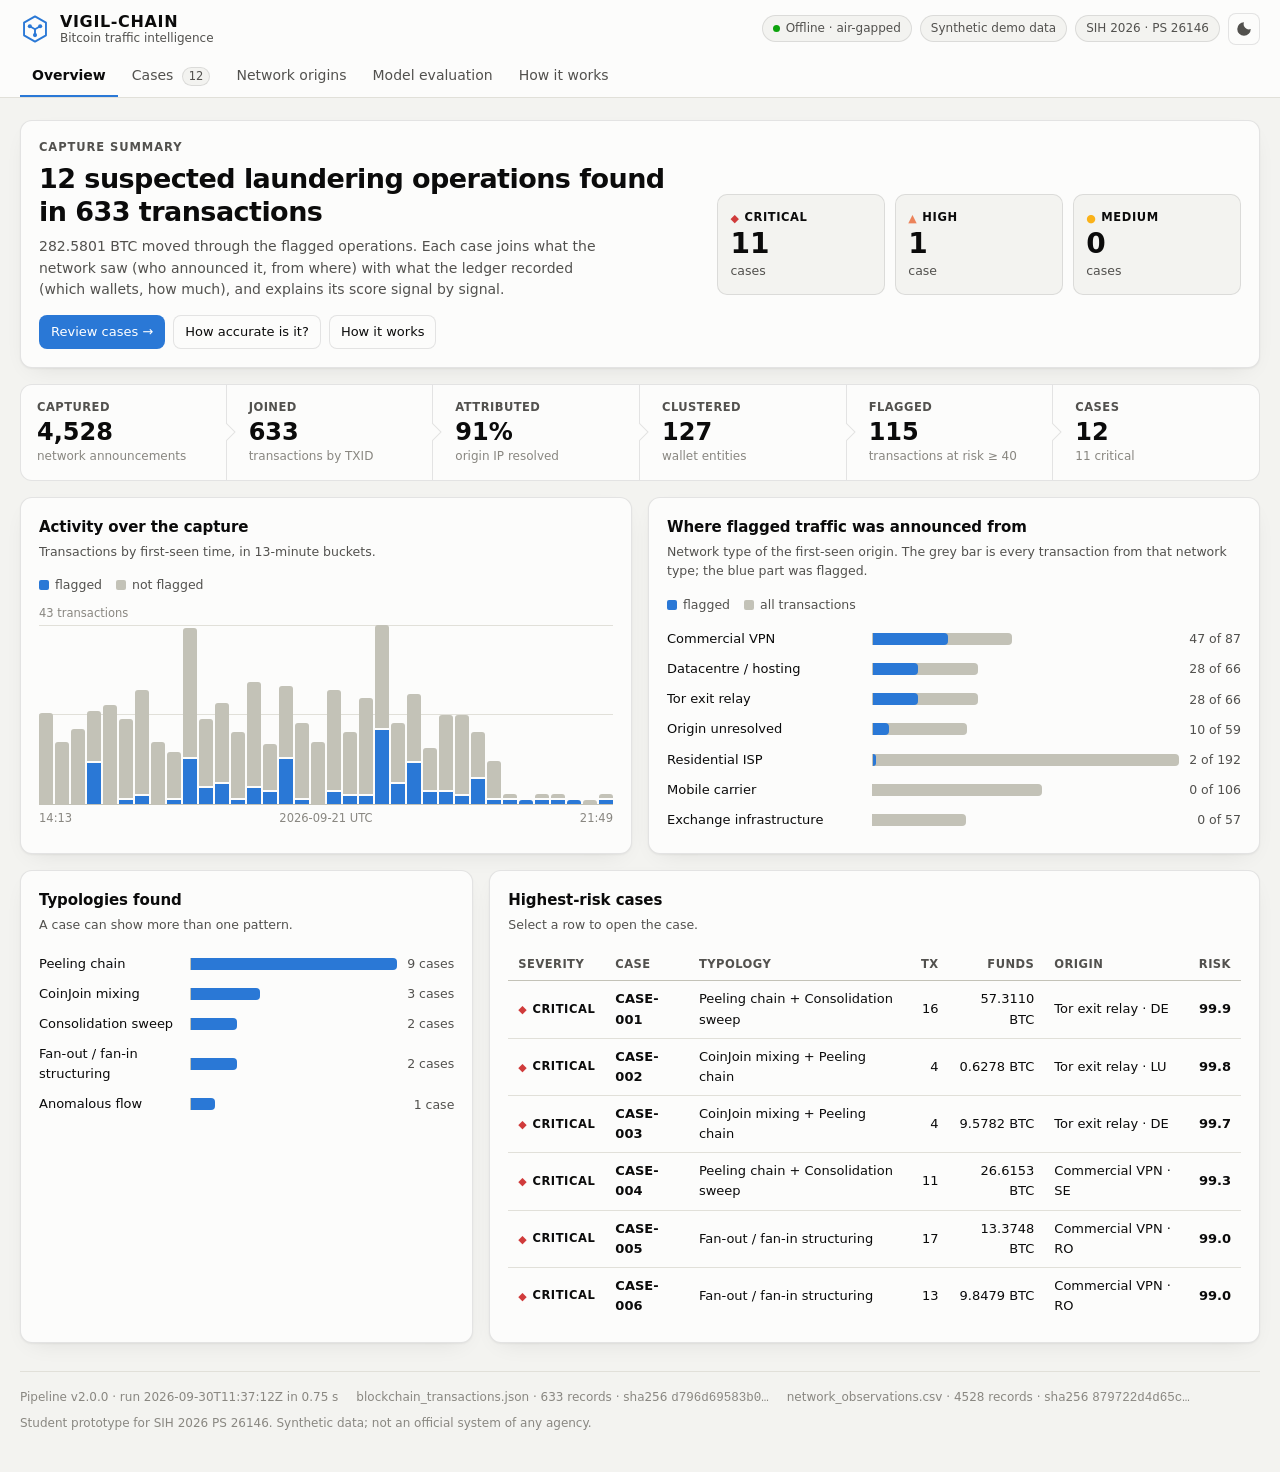
==== commit ad07b86a: "feat: redesign the analyst console - Overview page: headline finding, pipeline funnel, activity time" ====
--- a/docs/index.html
+++ b/docs/index.html
@@ -7,142 +7,306 @@
 <style>
 :root {
   color-scheme: light;
-  --page: #f9f9f7; --surface: #fcfcfb; --ink: #0b0b0b; --ink2: #52514e; --muted: #898781;
-  --grid: #e1e0d9; --axis: #c3c2b7; --border: rgba(11,11,11,0.10); --wash: rgba(11,11,11,0.04);
-  --series-1: #2a78d6; --series-2: #eb6834;
+  --page: #f3f3f0; --surface: #fcfcfb; --inset: #f3f3f0; --ink: #0b0b0b; --ink2: #52514e; --muted: #898781;
+  --grid: #e1e0d9; --axis: #c3c2b7; --border: rgba(11,11,11,0.10); --wash: rgba(11,11,11,0.045);
+  --shadow: 0 1px 2px rgba(11,11,11,0.05), 0 8px 24px -12px rgba(11,11,11,0.12);
+  --accent: #2a78d6; --accent-ink: #1c5cab; --accent-wash: rgba(42,120,214,0.10);
+  --series-1: #2a78d6; --series-2: #eb6834; --context: #c3c2b7;
   --raise: #e34948; --lower: #2a78d6;
-  --good: #0ca30c; --warning: #fab219; --serious: #ec835a; --critical: #d03b3b;
+  --good: #0ca30c; --good-ink: #006300; --warning: #fab219; --serious: #ec835a; --critical: #d03b3b;
 }
 @media (prefers-color-scheme: dark) {
   :root:not([data-theme="light"]) {
     color-scheme: dark;
-    --page: #0d0d0d; --surface: #1a1a19; --ink: #ffffff; --ink2: #c3c2b7; --muted: #898781;
-    --grid: #2c2c2a; --axis: #383835; --border: rgba(255,255,255,0.10); --wash: rgba(255,255,255,0.05);
-    --series-1: #3987e5; --series-2: #d95926; --raise: #e66767; --lower: #3987e5;
+    --page: #0d0d0d; --surface: #1a1a19; --inset: #222220; --ink: #ffffff; --ink2: #c3c2b7; --muted: #898781;
+    --grid: #2c2c2a; --axis: #383835; --border: rgba(255,255,255,0.10); --wash: rgba(255,255,255,0.06);
+    --shadow: 0 1px 2px rgba(0,0,0,0.4), 0 8px 24px -12px rgba(0,0,0,0.7);
+    --accent: #3987e5; --accent-ink: #86b6ef; --accent-wash: rgba(57,135,229,0.16);
+    --series-1: #3987e5; --series-2: #d95926; --context: #4a4a46; --raise: #e66767; --lower: #3987e5; --good-ink: #0ca30c;
   }
 }
 :root[data-theme="dark"] {
   color-scheme: dark;
-  --page: #0d0d0d; --surface: #1a1a19; --ink: #ffffff; --ink2: #c3c2b7; --muted: #898781;
-  --grid: #2c2c2a; --axis: #383835; --border: rgba(255,255,255,0.10); --wash: rgba(255,255,255,0.05);
-  --series-1: #3987e5; --series-2: #d95926; --raise: #e66767; --lower: #3987e5;
-}
+  --page: #0d0d0d; --surface: #1a1a19; --inset: #222220; --ink: #ffffff; --ink2: #c3c2b7; --muted: #898781;
+  --grid: #2c2c2a; --axis: #383835; --border: rgba(255,255,255,0.10); --wash: rgba(255,255,255,0.06);
+  --shadow: 0 1px 2px rgba(0,0,0,0.4), 0 8px 24px -12px rgba(0,0,0,0.7);
+  --accent: #3987e5; --accent-ink: #86b6ef; --accent-wash: rgba(57,135,229,0.16);
+  --series-1: #3987e5; --series-2: #d95926; --context: #4a4a46; --raise: #e66767; --lower: #3987e5; --good-ink: #0ca30c;
+}
+
 * { box-sizing: border-box; }
+html { scroll-behavior: smooth; }
 body { margin: 0; background: var(--page); color: var(--ink);
-  font: 14px/1.5 system-ui, -apple-system, "Segoe UI", sans-serif; }
-button { font: inherit; color: inherit; cursor: pointer; }
-code, .mono { font-family: ui-monospace, "Cascadia Mono", Consolas, monospace; font-size: 12.5px; }
-.wrap { max-width: 1320px; margin: 0 auto; padding: 0 16px 48px; }
-header { display: flex; flex-wrap: wrap; gap: 12px; align-items: center; justify-content: space-between; padding: 20px 0 12px; }
-h1 { font-size: 20px; margin: 0; letter-spacing: -0.01em; }
-.sub { color: var(--ink2); font-size: 13px; }
-.notice { border: 1px solid var(--border); border-radius: 8px; padding: 8px 12px; color: var(--ink2);
-  font-size: 12.5px; background: var(--surface); margin-bottom: 16px; }
-.btn { border: 1px solid var(--border); background: var(--surface); border-radius: 8px; padding: 6px 12px; }
+  font: 14px/1.55 system-ui, -apple-system, "Segoe UI", sans-serif; -webkit-font-smoothing: antialiased; }
+a { color: inherit; text-decoration: none; }
+button, input { font: inherit; color: inherit; }
+button { cursor: pointer; }
+:focus-visible { outline: 2px solid var(--accent); outline-offset: 2px; border-radius: 6px; }
+.mono { font-family: ui-monospace, "Cascadia Mono", Consolas, monospace; font-size: 12.5px; }
+.wrap { max-width: 1360px; margin: 0 auto; padding: 0 20px; }
+main.wrap { padding-top: 22px; padding-bottom: 40px; }
+@media (max-width: 640px) { .wrap { padding: 0 16px; } .hide-sm, .brand small { display: none !important; } }
+
+/* ---------- top bar ---------- */
+.topbar { position: sticky; top: 0; z-index: 5; background: var(--surface); border-bottom: 1px solid var(--grid); }
+.topbar-in { display: flex; align-items: center; justify-content: space-between; gap: 12px; padding-top: 12px; padding-bottom: 10px; }
+.brand { display: flex; align-items: center; gap: 10px; color: var(--ink); }
+.brand svg { color: var(--accent); flex: none; }
+.brand b { display: block; font-size: 16px; letter-spacing: 0.04em; line-height: 1.2; white-space: nowrap; }
+.brand small { display: block; color: var(--ink2); font-size: 12px; line-height: 1.2; }
+.pills { display: flex; align-items: center; gap: 8px; flex-wrap: wrap; justify-content: flex-end; }
+.pill { display: inline-flex; align-items: center; gap: 6px; border: 1px solid var(--border); border-radius: 999px;
+  padding: 3px 10px; font-size: 12px; color: var(--ink2); background: var(--inset); white-space: nowrap; }
+.pill.ok i { width: 7px; height: 7px; border-radius: 50%; background: var(--good); }
+.icon-btn { display: inline-grid; place-items: center; width: 32px; height: 32px; border-radius: 8px;
+  border: 1px solid var(--border); background: var(--surface); color: var(--ink2); }
+.icon-btn:hover { background: var(--wash); color: var(--ink); }
+.tabs { display: flex; gap: 2px; overflow-x: auto; scrollbar-width: none; }
+.tabs::-webkit-scrollbar { display: none; }
+.tab { padding: 9px 12px; border-bottom: 2px solid transparent; color: var(--ink2); white-space: nowrap; font-weight: 500; }
+.tab:hover { color: var(--ink); }
+.tab[aria-selected="true"] { color: var(--ink); border-bottom-color: var(--accent); font-weight: 600; }
+.tab .count { display: inline-block; min-width: 20px; padding: 0 6px; margin-left: 4px; border-radius: 999px;
+  background: var(--inset); border: 1px solid var(--border); font-size: 11.5px; text-align: center; color: var(--ink2); }
+.panel { display: none; } .panel.active { display: block; }
+@media (prefers-reduced-motion: reduce) { html { scroll-behavior: auto; } }
+
+/* ---------- building blocks ---------- */
+.card { background: var(--surface); border: 1px solid var(--border); border-radius: 12px; padding: 18px; box-shadow: var(--shadow); }
+.card + .card, .stack > * + * { margin-top: 16px; }
+.grid > .card { margin-top: 0; }
+.card h2 { font-size: 15px; margin: 0; letter-spacing: -0.005em; }
+.card h3 { font-size: 12px; margin: 18px 0 8px; color: var(--ink2); font-weight: 600; text-transform: uppercase; letter-spacing: 0.06em; }
+.desc { color: var(--ink2); font-size: 12.5px; margin: 3px 0 14px; max-width: 78ch; }
+.small { font-size: 12.5px; color: var(--ink2); }
+.eyebrow { font-size: 11.5px; font-weight: 600; letter-spacing: 0.08em; text-transform: uppercase; color: var(--ink2); }
+.grid { display: grid; gap: 16px; }
+.g2 { grid-template-columns: repeat(auto-fit, minmax(320px, 1fr)); }
+.g3 { grid-template-columns: repeat(auto-fit, minmax(270px, 1fr)); }
+.g-side { grid-template-columns: minmax(0, 1fr) minmax(0, 1.7fr); }
+@media (max-width: 900px) { .g-side { grid-template-columns: minmax(0, 1fr); } }
+@media (max-width: 400px) { .g2, .g3 { grid-template-columns: minmax(0, 1fr); } }
+.btn { display: inline-flex; align-items: center; gap: 6px; border: 1px solid var(--border); background: var(--surface);
+  border-radius: 8px; padding: 6px 11px; font-size: 13px; font-weight: 500; }
 .btn:hover { background: var(--wash); }
-.tiles { display: grid; grid-template-columns: repeat(auto-fit, minmax(150px, 1fr)); gap: 12px; margin-bottom: 16px; }
-.tile { background: var(--surface); border: 1px solid var(--border); border-radius: 10px; padding: 12px 14px; }
-.tile .label { color: var(--ink2); font-size: 12px; }
-.tile .value { font-size: 26px; font-weight: 600; line-height: 1.2; }
-.tile .hint { color: var(--muted); font-size: 12px; }
-.tabs { display: flex; gap: 4px; border-bottom: 1px solid var(--grid); margin-bottom: 16px; overflow-x: auto; }
-.tab { border: 0; background: none; padding: 8px 12px; border-bottom: 2px solid transparent; color: var(--ink2); white-space: nowrap; }
-.tab[aria-selected="true"] { color: var(--ink); border-bottom-color: var(--ink); font-weight: 600; }
-.panel { display: none; } .panel.active { display: block; }
-.split { display: grid; grid-template-columns: 340px minmax(0, 1fr); gap: 16px; align-items: start; }
-@media (max-width: 900px) { .split { grid-template-columns: minmax(0, 1fr); } }
-.card { background: var(--surface); border: 1px solid var(--border); border-radius: 10px; padding: 16px; margin-bottom: 16px; }
-.card h2 { font-size: 15px; margin: 0 0 4px; }
-.card h3 { font-size: 13px; margin: 16px 0 6px; color: var(--ink2); font-weight: 600; }
-.card .desc { color: var(--ink2); font-size: 12.5px; margin: 0 0 12px; }
-.case-list { display: flex; flex-direction: column; gap: 8px; max-height: 78vh; overflow-y: auto; }
-.case-item { text-align: left; background: var(--surface); border: 1px solid var(--border); border-radius: 10px; padding: 10px 12px; width: 100%; }
-.case-item:hover { background: var(--wash); }
-.case-item[aria-current="true"] { outline: 2px solid var(--ink); outline-offset: -1px; }
-.case-item .row { display: flex; justify-content: space-between; gap: 8px; align-items: baseline; }
-.case-item .score { font-weight: 600; font-variant-numeric: tabular-nums; }
-.case-item .meta { color: var(--ink2); font-size: 12.5px; }
-.sev { display: inline-flex; align-items: center; gap: 5px; font-size: 12px; font-weight: 600; letter-spacing: 0.02em; }
-.sev i { font-style: normal; font-size: 11px; }
+.btn.primary { background: var(--accent); border-color: transparent; color: #fff; }
+.btn.primary:hover { filter: brightness(1.08); background: var(--accent); }
+.chips { display: flex; flex-wrap: wrap; gap: 6px; }
+.chip { border: 1px solid var(--border); background: var(--surface); border-radius: 999px; padding: 3px 10px; font-size: 12.5px; color: var(--ink2); }
+button.chip:hover { background: var(--wash); }
+.chip[aria-pressed="true"] { background: var(--accent-wash); border-color: var(--accent); color: var(--accent-ink); font-weight: 600; }
+.tag { display: inline-block; border-radius: 6px; padding: 2px 8px; font-size: 12px; background: var(--inset); border: 1px solid var(--border); color: var(--ink2); }
+.sev { display: inline-flex; align-items: center; gap: 5px; font-size: 11.5px; font-weight: 700; letter-spacing: 0.05em; }
+.sev i { font-style: normal; font-size: 11px; line-height: 1; }
 .sev.CRITICAL i { color: var(--critical); } .sev.HIGH i { color: var(--serious); }
 .sev.MEDIUM i { color: var(--warning); } .sev.LOW i { color: var(--muted); }
-.kv { display: grid; grid-template-columns: repeat(auto-fit, minmax(140px, 1fr)); gap: 10px 16px; margin: 12px 0 4px; }
+.copy { border: 0; background: none; padding: 0 4px; color: var(--muted); font-size: 12px; }
+.copy:hover { color: var(--accent-ink); }
+.hash { word-break: break-all; color: var(--ink2); }
+
+/* ---------- overview ---------- */
+.hero { display: grid; grid-template-columns: minmax(0, 1.25fr) minmax(0, 1fr); gap: 24px; align-items: center; }
+@media (max-width: 900px) { .hero { grid-template-columns: minmax(0, 1fr); } }
+.hero h1 { font-size: 27px; line-height: 1.2; letter-spacing: -0.02em; margin: 6px 0 8px; font-weight: 650; }
+.hero p { margin: 0 0 14px; color: var(--ink2); max-width: 64ch; }
+.sev-tiles { display: grid; grid-template-columns: repeat(3, minmax(0, 1fr)); gap: 10px; }
+.sev-tile { border: 1px solid var(--border); border-radius: 10px; padding: 12px; background: var(--inset); text-align: left; }
+button.sev-tile:hover { background: var(--wash); }
+.sev-tile b { display: block; font-size: 28px; line-height: 1.15; font-weight: 650; }
+.funnel { display: grid; grid-template-columns: repeat(6, minmax(0, 1fr)); gap: 0; margin-top: 16px; }
+.funnel .step { position: relative; padding: 14px 16px 14px 22px; background: var(--surface); border: 1px solid var(--border); border-left-width: 0; }
+.funnel .step:first-child { border-left-width: 1px; border-radius: 12px 0 0 12px; padding-left: 16px; }
+.funnel .step:last-child { border-radius: 0 12px 12px 0; }
+.funnel .step:not(:last-child)::after { content: ""; position: absolute; right: -7px; top: 50%; width: 12px; height: 12px; z-index: 1;
+  background: var(--surface); border-top: 1px solid var(--border); border-right: 1px solid var(--border); transform: translateY(-50%) rotate(45deg); }
+.funnel .k { font-size: 11.5px; color: var(--ink2); font-weight: 600; letter-spacing: 0.04em; text-transform: uppercase; }
+.funnel .v { font-size: 24px; font-weight: 650; line-height: 1.25; }
+.funnel .h { font-size: 12px; color: var(--muted); }
+@media (max-width: 1000px) {
+  .funnel { grid-template-columns: repeat(2, minmax(0, 1fr)); gap: 8px; }
+  .funnel .step, .funnel .step:first-child, .funnel .step:last-child { border-left-width: 1px; border-radius: 12px; padding-left: 16px; }
+  .funnel .step::after { display: none; }
+}
+.legend { display: flex; flex-wrap: wrap; gap: 14px; font-size: 12.5px; color: var(--ink2); margin: 0 0 10px; }
+.legend span::before { content: ""; display: inline-block; width: 10px; height: 10px; border-radius: 2px; margin-right: 6px; background: var(--c); vertical-align: -1px; }
+.cols { position: relative; display: flex; align-items: flex-end; gap: 2px; height: 180px; border-bottom: 1px solid var(--axis);
+  background: linear-gradient(var(--grid), var(--grid)) 0 0 / 100% 1px no-repeat, linear-gradient(var(--grid), var(--grid)) 0 50% / 100% 1px no-repeat; }
+.cols .col { flex: 1; min-width: 0; height: 100%; display: flex; flex-direction: column-reverse; gap: 2px; }
+.cols .col:hover { background: var(--wash); }
+.cols .seg.flag { background: var(--series-1); }
+.cols .seg.rest { background: var(--context); }
+.cols .seg:last-child { border-radius: 3px 3px 0 0; }
+.axis-x { display: flex; justify-content: space-between; font-size: 11.5px; color: var(--muted); margin-top: 5px; font-variant-numeric: tabular-nums; }
+.axis-y { font-size: 11.5px; color: var(--muted); margin-bottom: 3px; }
+.hbar { display: grid; grid-template-columns: minmax(110px, 34%) minmax(0, 1fr) auto; gap: 10px; align-items: center; padding: 5px 0; font-size: 13px; }
+.hbar .t { position: relative; height: 12px; border-left: 1px solid var(--axis); }
+.hbar .t div { position: absolute; left: 0; top: 0; height: 12px; border-radius: 0 4px 4px 0; background: var(--c, var(--series-1)); }
+.hbar .t div.ctx { background: var(--context); }
+.hbar .n { font-variant-numeric: tabular-nums; color: var(--ink2); font-size: 12.5px; white-space: nowrap; }
+.row-link { cursor: pointer; } .row-link:hover td { background: var(--wash); }
+
+/* ---------- tables ---------- */
+.scroll { overflow-x: auto; }
+table { border-collapse: collapse; width: 100%; font-size: 13px; }
+th { text-align: left; font-weight: 600; color: var(--ink2); font-size: 11.5px; letter-spacing: 0.04em; text-transform: uppercase;
+  padding: 7px 10px; border-bottom: 1px solid var(--axis); white-space: nowrap; }
+td { padding: 8px 10px; border-bottom: 1px solid var(--grid); vertical-align: middle; }
+tbody tr:last-child td { border-bottom: 0; }
+td.n, th.n { text-align: right; font-variant-numeric: tabular-nums; }
+.databar { display: grid; grid-template-columns: minmax(70px, 1fr) 44px; gap: 8px; align-items: center; min-width: 140px; }
+.databar .t { height: 10px; position: relative; border-left: 1px solid var(--axis); }
+.databar .t div { position: absolute; left: 0; top: 0; height: 10px; border-radius: 0 4px 4px 0; background: var(--c); }
+.databar span { text-align: right; font-variant-numeric: tabular-nums; }
+tr.best td { background: var(--accent-wash); font-weight: 600; }
+
+/* ---------- cases ---------- */
+.split { display: grid; grid-template-columns: 350px minmax(0, 1fr); gap: 18px; align-items: start; }
+.rail { position: sticky; top: 104px; }
+@media (max-width: 960px) { .split { grid-template-columns: minmax(0, 1fr); } .rail { position: static; } }
+.filters { display: grid; gap: 8px; margin-bottom: 10px; }
+.filters input { width: 100%; border: 1px solid var(--border); background: var(--surface); border-radius: 9px; padding: 8px 11px; }
+.filters input::placeholder { color: var(--muted); }
+.case-list { display: grid; gap: 8px; max-height: calc(100vh - 230px); overflow-y: auto; padding: 2px; margin: -2px; }
+@media (max-width: 960px) { .case-list { max-height: 330px; } }
+.case-item { text-align: left; background: var(--surface); border: 1px solid var(--border); border-radius: 11px; padding: 11px 12px 10px; width: 100%; display: block; }
+.case-item:hover { background: var(--wash); }
+.case-item[aria-current="true"] { border-color: var(--accent); box-shadow: 0 0 0 1px var(--accent) inset; background: var(--accent-wash); }
+.case-item .row { display: flex; justify-content: space-between; gap: 8px; align-items: baseline; }
+.case-item .id { font-weight: 650; }
+.case-item .score { font-weight: 650; font-size: 16px; font-variant-numeric: tabular-nums; }
+.case-item .meta { color: var(--ink2); font-size: 12.5px; white-space: nowrap; overflow: hidden; text-overflow: ellipsis; }
+.meter { height: 4px; border-radius: 2px; background: var(--grid); margin: 7px 0 6px; overflow: hidden; }
+.meter div { height: 100%; border-radius: 2px; background: var(--c); }
+.empty { border: 1px dashed var(--axis); border-radius: 11px; padding: 18px; color: var(--ink2); text-align: center; }
+.case-head { display: grid; grid-template-columns: auto minmax(0, 1fr) auto; gap: 18px; align-items: center; }
+@media (max-width: 640px) { .case-head { grid-template-columns: auto minmax(0, 1fr); } .case-head .actions { grid-column: 1 / -1; } }
+.ring { position: relative; width: 88px; height: 88px; flex: none; }
+.ring svg { transform: rotate(-90deg); }
+.ring .bg { fill: none; stroke: var(--grid); }
+.ring .fg { fill: none; stroke: var(--c); stroke-linecap: round; }
+.ring .val { position: absolute; inset: 0; display: grid; place-items: center; text-align: center; line-height: 1.05; }
+.ring .val b { font-size: 22px; font-weight: 650; display: block; }
+.ring .val span { font-size: 10.5px; color: var(--ink2); }
+.case-head h2 { font-size: 19px; letter-spacing: -0.01em; }
+.actions { display: flex; gap: 8px; flex-wrap: wrap; }
+.summary { overflow-wrap: anywhere; margin: 16px 0 0; padding: 12px 14px; background: var(--inset); border-radius: 10px; border-left: 3px solid var(--accent); }
+.kv { display: grid; grid-template-columns: repeat(auto-fit, minmax(150px, 1fr)); gap: 12px 18px; margin-top: 16px; }
 .kv div span { display: block; color: var(--ink2); font-size: 12px; }
 .kv div b { font-weight: 600; font-variant-numeric: tabular-nums; }
-.narrative { margin: 8px 0 0; }
-.legend { display: flex; flex-wrap: wrap; gap: 14px; font-size: 12.5px; color: var(--ink2); margin: 6px 0 10px; }
-.legend span::before { content: ""; display: inline-block; width: 10px; height: 10px; border-radius: 2px; margin-right: 6px; background: var(--c); vertical-align: -1px; }
-.factor { display: grid; grid-template-columns: minmax(150px, 42%) minmax(0, 1fr) 58px; gap: 10px; align-items: center; padding: 4px 0; font-size: 13px; }
+.factor { display: grid; grid-template-columns: minmax(150px, 40%) minmax(0, 1fr) 56px; gap: 10px; align-items: center; padding: 5px 6px; margin: 0 -6px; font-size: 13px; border-radius: 6px; }
+.factor:hover { background: var(--wash); }
 .factor .track { position: relative; height: 14px; }
-.factor .zero { position: absolute; top: -3px; bottom: -3px; width: 1px; background: var(--axis); }
+.factor .zero { position: absolute; top: -4px; bottom: -4px; width: 1px; background: var(--axis); }
 .factor .bar { position: absolute; top: 0; height: 14px; }
 .factor .bar.raise { background: var(--raise); border-radius: 0 4px 4px 0; }
 .factor .bar.lower { background: var(--lower); border-radius: 4px 0 0 4px; }
 .factor .num { text-align: right; font-variant-numeric: tabular-nums; color: var(--ink2); }
-.flow { overflow: auto; border: 1px solid var(--grid); border-radius: 8px; max-height: 460px; background: var(--surface); }
+@media (max-width: 640px) { .factor { grid-template-columns: minmax(0, 1fr) 52px; } .factor .track { grid-column: 1 / -1; grid-row: 2; } }
+.equation { display: flex; flex-wrap: wrap; gap: 6px 10px; align-items: center; margin-top: 12px; padding-top: 12px; border-top: 1px solid var(--grid); font-size: 12.5px; color: var(--ink2); }
+.equation b { color: var(--ink); font-variant-numeric: tabular-nums; }
+.flow { overflow: auto; border: 1px solid var(--grid); border-radius: 10px; max-height: 470px; background: var(--inset); }
 .flow svg { display: block; }
 .flow .edge { fill: none; stroke: var(--axis); }
+.flow .edge:hover { stroke: var(--ink2); }
 .flow .node rect.body { fill: var(--surface); stroke: var(--axis); stroke-width: 1; }
-.flow .node rect.band { stroke: none; }
-.flow .node text { fill: var(--ink); font-size: 11px; }
-.flow .node text.id { fill: var(--ink2); font-family: ui-monospace, Consolas, monospace; font-size: 10px; }
+.flow .node text { fill: var(--ink); font-size: 11.5px; font-weight: 600; }
+.flow .node text.id { fill: var(--ink2); font-family: ui-monospace, Consolas, monospace; font-size: 10px; font-weight: 400; }
 .flow .node { cursor: pointer; }
-.flow .node.selected rect.body { stroke: var(--ink); stroke-width: 2; }
-table { border-collapse: collapse; width: 100%; font-size: 13px; }
-th { text-align: left; font-weight: 600; color: var(--ink2); font-size: 12px; padding: 6px 8px; border-bottom: 1px solid var(--axis); white-space: nowrap; }
-td { padding: 6px 8px; border-bottom: 1px solid var(--grid); vertical-align: middle; }
-td.n, th.n { text-align: right; font-variant-numeric: tabular-nums; }
-.scroll { overflow-x: auto; }
-.databar { display: grid; grid-template-columns: minmax(60px, 1fr) 44px; gap: 8px; align-items: center; min-width: 130px; }
-.databar .t { height: 10px; position: relative; border-left: 1px solid var(--axis); }
-.databar .t div { position: absolute; left: 0; top: 0; height: 10px; border-radius: 0 4px 4px 0; background: var(--c); }
-.databar span { text-align: right; font-variant-numeric: tabular-nums; }
-.hash { word-break: break-all; color: var(--ink2); }
-.small { font-size: 12.5px; color: var(--ink2); }
-#tip { position: fixed; pointer-events: none; z-index: 10; background: var(--surface); color: var(--ink); border: 1px solid var(--border);
-  border-radius: 8px; padding: 8px 10px; font-size: 12.5px; box-shadow: 0 4px 16px rgba(0,0,0,0.18); max-width: 320px; display: none; }
+.flow .node:hover rect.body { stroke: var(--ink2); }
+.flow .node.selected rect.body { stroke: var(--accent); stroke-width: 2; }
+.flow .node.bridge rect.body { stroke-dasharray: 3 3; }
+#tx-detail:not(:empty) { margin-top: 14px; padding: 14px; border: 1px solid var(--border); border-radius: 10px; background: var(--inset); }
+details > summary { cursor: pointer; font-weight: 600; font-size: 15px; list-style: none; display: flex; align-items: center; gap: 8px; }
+details > summary::-webkit-details-marker { display: none; }
+details > summary::before { content: "▸"; color: var(--muted); font-size: 12px; }
+details[open] > summary::before { content: "▾"; }
+details[open] > summary { margin-bottom: 12px; }
+
+/* ---------- evaluation & method ---------- */
+.stat { border: 1px solid var(--border); border-radius: 12px; padding: 14px 16px; background: var(--surface); box-shadow: var(--shadow); }
+.stat .k { font-size: 12px; color: var(--ink2); }
+.stat .v { font-size: 30px; font-weight: 650; line-height: 1.2; letter-spacing: -0.01em; }
+.stat .h { font-size: 12.5px; color: var(--ink2); }
+.stat .up { color: var(--good-ink); font-weight: 600; }
+.steps { display: grid; grid-template-columns: repeat(5, minmax(0, 1fr)); gap: 12px; counter-reset: step; }
+@media (max-width: 1100px) { .steps { grid-template-columns: repeat(auto-fit, minmax(230px, 1fr)); } }
+.step-card { position: relative; background: var(--surface); border: 1px solid var(--border); border-radius: 12px; padding: 16px; box-shadow: var(--shadow); }
+.step-card .ico { width: 36px; height: 36px; border-radius: 9px; display: grid; place-items: center; background: var(--accent-wash); color: var(--accent-ink); margin-bottom: 10px; }
+.step-card .no { position: absolute; top: 14px; right: 16px; font-size: 12px; font-weight: 600; color: var(--muted); }
+.step-card h2 { font-size: 15px; margin: 0 0 4px; }
+.step-card p { margin: 0; color: var(--ink2); font-size: 12.5px; }
+.callout { border-left: 3px solid var(--warning); background: var(--inset); border-radius: 10px; padding: 12px 14px; }
+.foot { margin-top: 28px; padding-top: 16px; border-top: 1px solid var(--grid); color: var(--muted); font-size: 12px; display: flex; flex-wrap: wrap; gap: 6px 18px; }
+
+/* ---------- overlays ---------- */
+#tip { position: fixed; pointer-events: none; z-index: 20; background: var(--surface); color: var(--ink); border: 1px solid var(--border);
+  border-radius: 9px; padding: 8px 11px; font-size: 12.5px; box-shadow: 0 6px 22px rgba(0,0,0,0.2); max-width: 320px; display: none; }
 #tip b { display: block; margin-bottom: 2px; }
-.steps { display: grid; grid-template-columns: repeat(auto-fit, minmax(210px, 1fr)); gap: 12px; }
-.steps .card { margin: 0; }
-.steps .num { color: var(--muted); font-size: 12px; font-weight: 600; }
+#toast { position: fixed; left: 50%; bottom: 24px; transform: translateX(-50%); background: var(--ink); color: var(--page);
+  padding: 8px 14px; border-radius: 999px; font-size: 13px; opacity: 0; pointer-events: none; transition: opacity 0.15s; z-index: 30; }
+#toast.show { opacity: 1; }
+
 @media print {
-  header .btn, .tabs, .case-list, .tiles, .notice, .actions { display: none !important; }
+  .topbar, .rail, .actions, .foot, #tip, #toast { display: none !important; }
   .split { grid-template-columns: 1fr; } .panel { display: none !important; } #panel-cases { display: block !important; }
-  .flow { max-height: none; overflow: visible; } body { background: #fff; }
-}
+  .flow { max-height: none; overflow: visible; } body { background: #fff; } .card { box-shadow: none; break-inside: avoid; }
+  details > summary::before { display: none; }
+}
+
 </style>
 </head>
 <body>
-<div class="wrap">
-  <header>
-    <div>
-      <h1>VIGIL-CHAIN Analyst Console</h1>
-      <div class="sub">Offline correlation of Bitcoin network-layer and blockchain-layer metadata &middot; SIH 2026 problem statement 26146</div>
-    </div>
-    <button class="btn" id="theme" type="button">Switch theme</button>
-  </header>
-  <div class="notice" id="notice"></div>
-  <div class="tiles" id="tiles"></div>
-  <div class="tabs" role="tablist">
-    <button class="tab" role="tab" data-panel="cases" aria-selected="true">Cases</button>
-    <button class="tab" role="tab" data-panel="origins" aria-selected="false">Network origins</button>
-    <button class="tab" role="tab" data-panel="evaluation" aria-selected="false">Model evaluation</button>
-    <button class="tab" role="tab" data-panel="method" aria-selected="false">How it works</button>
+<header class="topbar">
+  <div class="wrap topbar-in">
+    <a class="brand" href="#overview" aria-label="VIGIL-CHAIN overview">
+      <svg width="30" height="30" viewBox="0 0 32 32" aria-hidden="true">
+        <path d="M16 2.5 27.7 9.25v13.5L16 29.5 4.3 22.75V9.25z" fill="none" stroke="currentColor" stroke-width="2" stroke-linejoin="round"/>
+        <path d="M10.5 13 16 16.2l5.5-3.2M16 16.2v6.3" fill="none" stroke="currentColor" stroke-width="2" stroke-linecap="round"/>
+        <circle cx="10.5" cy="13" r="2.2" fill="currentColor"/><circle cx="21.5" cy="13" r="2.2" fill="currentColor"/><circle cx="16" cy="22.5" r="2.2" fill="currentColor"/>
+      </svg>
+      <span><b>VIGIL-CHAIN</b><small>Bitcoin traffic intelligence</small></span>
+    </a>
+    <div class="pills">
+      <span class="pill ok"><i aria-hidden="true"></i>Offline &middot; air-gapped</span>
+      <span class="pill">Synthetic demo data</span>
+      <span class="pill hide-sm">SIH 2026 &middot; PS 26146</span>
+      <button class="icon-btn" id="theme" type="button" aria-label="Switch between light and dark theme" title="Switch theme">
+        <svg width="18" height="18" viewBox="0 0 24 24" aria-hidden="true"><path d="M12 3a9 9 0 1 0 9 9 7 7 0 0 1-9-9z" fill="currentColor"/></svg>
+      </button>
+    </div>
   </div>
-
-  <section class="panel active" id="panel-cases">
+  <nav class="wrap tabs" role="tablist" aria-label="Console sections">
+    <a class="tab" role="tab" href="#overview" data-panel="overview">Overview</a>
+    <a class="tab" role="tab" href="#cases" data-panel="cases">Cases <span class="count" id="case-count"></span></a>
+    <a class="tab" role="tab" href="#origins" data-panel="origins">Network origins</a>
+    <a class="tab" role="tab" href="#evaluation" data-panel="evaluation">Model evaluation</a>
+    <a class="tab" role="tab" href="#method" data-panel="method">How it works</a>
+  </nav>
+</header>
+
+<main class="wrap">
+  <section class="panel" id="panel-overview"></section>
+  <section class="panel" id="panel-cases">
     <div class="split">
-      <div class="case-list" id="case-list"></div>
+      <aside class="rail">
+        <div class="filters">
+          <input id="q" type="search" placeholder="Search case, IP, TXID or address" aria-label="Search cases">
+          <div class="chips" id="sev-filter" role="group" aria-label="Filter by severity"></div>
+        </div>
+        <div class="case-list" id="case-list"></div>
+      </aside>
       <div id="case-detail"></div>
     </div>
   </section>
   <section class="panel" id="panel-origins"></section>
   <section class="panel" id="panel-evaluation"></section>
   <section class="panel" id="panel-method"></section>
-</div>
+  <footer class="foot" id="foot"></footer>
+</main>
 <div id="tip" role="tooltip"></div>
-
-<script id="vigil-data" type="application/json">{"meta":{"pipeline_version":"2.0.0","generated_at":"2026-09-30T11:19:51Z","sources":[{"file":"blockchain_transactions.json","sha256":"65308d26e2cf558273225a2f12fff27e6dfd21f2b08f9636fe605c480b778d29","records":633},{"file":"network_observations.csv","sha256":"879722d4d65c0af12d8719b188f96443b9447466c5f455ec9842c51c08712200","records":4528}],"model":{"pipeline_version":"2.0.0","architecture":"GraphSAGE mean, 2 layers, hidden 24; logistic risk fusion","training_data":"simulated traffic (src/simulation/generator.py)","gnn_seeds":[101,102,103,104,105,106,107,108,109,110,111,112],"fusion_seeds":[201,202,203,204,205,206],"gnn_train_transactions":7663,"gnn_train_positives":1116,"gnn_final_loss":0.0682,"fusion_train_transactions":3677,"tx_features":["log_value","log_inputs","log_outputs","log_fee_rate","output_ratio","equal_out_frac","log_respend","log_next_spend","log_in_degree","log_out_degree"],"evidence":["gnn_prob","anomaly","origin_tor","origin_vpn","origin_hosting","origin_exchange","peel_chain","coinjoin","velocity","origin_burst"],"origin_signals":["lead_term","sensor_agreement","relay_ratio","single_announcer"],"origin_calibration_transactions":11340,"sha256":"b9aaf2003395007db2a25df01aa88be20819f304ea2742f08e9f9e74195f751e","file":"vigil_chain_v1.npz"},"geo_source":"bundled offline CIDR table","runtime_s":0.53},"summary":{"observations":4528,"transactions":633,"origin_attributed":574,"origin_unresolved":59,"unobserved_transactions":0,"uncorrelated_observations":0,"observed_txids":633,"wallet_addresses":1938,"origin_ips":128,"graph_nodes":2699,"graph_edges":3286,"flow_edges":709,"entities":127,"peel_chains":16,"coinjoin_transactions":3,"flagged_transactions":115,"cases":12,"cases_by_severity":{"CRITICAL":11,"HIGH":1,"MEDIUM":0},"transactions_by_severity":{"CRITICAL":79,"HIGH":26,"MEDIUM":10,"LOW":518},"capture_start":1790000023.3746,"capture_end":1790027351.3329},"cases":[{"risk_score":99.9,"mean_risk":99.6,"severity":"CRITICAL","typology":"Peeling chain + Consolidation sweep","typology_tags":["Peeling chain","Consolidation sweep"],"tx_count":16,"inflow_btc":57.31104796,"peel_hops":15,"peeled_btc":18.860457,"first_seen":1790013703.8377,"last_seen":1790027351.3329,"duration":"3 h 47 min","origins":[{"ip":"185.220.100.212","transactions":4,"country":"DE","asn":"AS205100","asn_org":"F3 Netze e.V. (Tor exit relays)","category":"tor_exit","category_label":"Tor exit relay","mean_confidence":1.0,"resolved":true},{"ip":"185.220.100.145","transactions":3,"country":"DE","asn":"AS205100","asn_org":"F3 Netze e.V. (Tor exit relays)","category":"tor_exit","category_label":"Tor exit relay","mean_confidence":1.0,"resolved":true},{"ip":"104.244.77.5","transactions":2,"country":"LU","asn":"AS53667","asn_org":"FranTech Solutions (Tor exit hosting)","category":"tor_exit","category_label":"Tor exit relay","mean_confidence":1.0,"resolved":true},{"ip":"185.220.101.243","transactions":2,"country":"DE","asn":"AS205100","asn_org":"F3 Netze e.V. (Tor exit relays)","category":"tor_exit","category_label":"Tor exit relay","mean_confidence":1.0,"resolved":true},{"ip":"185.220.101.58","transactions":2,"country":"DE","asn":"AS205100","asn_org":"F3 Netze e.V. (Tor exit relays)","category":"tor_exit","category_label":"Tor exit relay","mean_confidence":1.0,"resolved":true},{"ip":"185.220.101.32","transactions":1,"country":"DE","asn":"AS205100","asn_org":"F3 Netze e.V. (Tor exit relays)","category":"tor_exit","category_label":"Tor exit relay","mean_confidence":1.0,"resolved":true},{"ip":"159.65.137.48","transactions":1,"country":"US","asn":"AS14061","asn_org":"DigitalOcean LLC","category":"hosting","category_label":"Datacentre / hosting","mean_confidence":0.062,"resolved":false},{"ip":"159.65.242.168","transactions":1,"country":"US","asn":"AS14061","asn_org":"DigitalOcean LLC","category":"hosting","category_label":"Datacentre / hosting","mean_confidence":0.122,"resolved":false}],"entities":[{"entity_id":"ENTITY_029","addresses":8}],"terminal_outputs":[{"address":"bc1q3dp6eun560dd4q4a0tgeac5j0t0d7clg79u4gl","amount_btc":38.44994597,"status":"unspent at end of capture"},{"address":"bc1qz20gscpkdaejdk2ddlmm063uw0aafj4ztgwrfs","amount_btc":11.87803864,"status":"unspent at end of capture"},{"address":"bc1qktrhz3qcp6y87xajrqhzyt4fmvjggyjvaamjq4","amount_btc":1.84773859,"status":"unspent at end of capture"},{"address":"1rs4Mz3k4mFpExNJE2KE5iWdHCJTPqT77S","amount_btc":1.45433624,"status":"unspent at end of capture"},{"address":"bc1q0ykhwv68j6n7pwupuyl7z3urp9m9hpttrpcddp","amount_btc":1.25873349,"status":"unspent at end of capture"},{"address":"bc1qftqdg579vnaclm85q823wj4hwajkze9lm8k500","amount_btc":1.18321023,"status":"unspent at end of capture"}],"terminal_output_count":9,"factors":[{"key":"gnn_prob","factor":"Graph neural network: laundering-topology probability","value":0.9998,"shap_log_odds":6.2064,"share_pct":66.5,"impact":"+6.21"},{"key":"origin_tor","factor":"First-seen origin is a Tor exit relay","value":0.875,"shap_log_odds":1.7777,"share_pct":19.0,"impact":"+1.78"},{"key":"peel_chain","factor":"Member of a multi-hop peeling chain","value":0.9375,"shap_log_odds":0.6473,"share_pct":6.9,"impact":"+0.65"},{"key":"origin_exchange","factor":"Origin is not known exchange infrastructure","value":0.0,"shap_log_odds":0.374,"share_pct":4.0,"impact":"+0.37"},{"key":"origin_hosting","factor":"Origin is not a datacentre / hosting range","value":0.0,"shap_log_odds":0.2357,"share_pct":2.5,"impact":"+0.24"},{"key":"velocity","factor":"Funds re-spent within minutes","value":0.1496,"shap_log_odds":0.0893,"share_pct":1.0,"impact":"+0.09"},{"key":"origin_vpn","factor":"Origin is not a commercial VPN range","value":0.0,"shap_log_odds":-0.0657,"share_pct":0.0,"impact":"-0.07"},{"key":"origin_burst","factor":"Burst of transactions from the same origin IP","value":0.0781,"shap_log_odds":-0.0564,"share_pct":0.0,"impact":"-0.06"},{"key":"anomaly","factor":"Isolation Forest: statistical outlier score","value":0.4767,"shap_log_odds":0.0041,"share_pct":0.0,"impact":"+0.00"},{"key":"coinjoin","factor":"No equal-output mixing structure","value":0.0,"shap_log_odds":-0.0006,"share_pct":0.0,"impact":"-0.00"}],"base_value_log_odds":-2.9617,"gnn_drivers":[{"feature":"log_value","label":"transaction value","log_odds_drop":24.5},{"feature":"log_fee_rate","label":"fee relative to value","log_odds_drop":3.832},{"feature":"equal_out_frac","label":"share of equal-valued outputs","log_odds_drop":2.462},{"feature":"log_inputs","label":"number of inputs","log_odds_drop":2.005}],"transactions":[{"txid":"5086853436d2662e7927ef8c202b68a44d8d186d309f499a9af49bce17ed23ab","timestamp":1790013703.8377,"risk_score":99.9,"severity":"CRITICAL","bridge":false,"inputs":1,"outputs":2,"value_btc":57.31104796,"fee_btc":4.723e-05,"origin_ip":"185.220.100.212","origin_confidence":1.0,"origin_lead_ms":152.3,"origin_country":"DE","origin_category":"tor_exit","gnn_prob":0.999,"anomaly":0.5452,"evidence":[0.999,0.545,1.0,0.0,0.0,0.0,1.0,0.0,0.203,0.0],"shap":[6.2,0.056,2.062,-0.066,0.236,0.374,0.699,-0.001,0.05,-0.105]},{"txid":"23f64a203c50a56f08697bc044e0ebeaadaabe4139642956f994967cfeb510ae","timestamp":1790014182.1853,"risk_score":99.9,"severity":"CRITICAL","bridge":false,"inputs":1,"outputs":2,"value_btc":55.10277816,"fee_btc":3.991e-05,"origin_ip":"185.220.100.145","origin_confidence":1.0,"origin_lead_ms":225.8,"origin_country":"DE","origin_category":"tor_exit","gnn_prob":1.0,"anomaly":0.4555,"evidence":[1.0,0.456,1.0,0.0,0.0,0.0,1.0,0.0,0.205,0.25],"shap":[6.208,-0.012,2.062,-0.066,0.236,0.374,0.699,-0.001,0.048,0.051]},{"txid":"518ef981a1a078b919471bd850f654b214f3f44a69af2567be566adbb0acf796","timestamp":1790014657.0384,"risk_score":99.9,"severity":"CRITICAL","bridge":false,"inputs":1,"outputs":2,"value_btc":54.76305763,"fee_btc":2.457e-05,"origin_ip":"185.220.100.145","origin_confidence":1.0,"origin_lead_ms":30.5,"origin_country":"DE","origin_category":"tor_exit","gnn_prob":0.9995,"anomaly":0.489,"evidence":[1.0,0.489,1.0,0.0,0.0,0.0,1.0,0.0,0.205,0.25],"shap":[6.204,0.013,2.062,-0.066,0.236,0.374,0.699,-0.001,0.048,0.051]},{"txid":"28344ab92f6c081c6838a0e85b0bd55eca7b9230694b7e0f5808ffcbb54161e5","timestamp":1790015966.9666,"risk_score":99.9,"severity":"CRITICAL","bridge":false,"inputs":1,"outputs":2,"value_btc":53.14977923,"fee_btc":3.207e-05,"origin_ip":"185.220.101.243","origin_confidence":1.0,"origin_lead_ms":124.1,"origin_country":"DE","origin_category":"tor_exit","gnn_prob":1.0,"anomaly":0.4597,"evidence":[1.0,0.46,1.0,0.0,0.0,0.0,1.0,0.0,0.013,0.25],"shap":[6.208,-0.009,2.062,-0.066,0.236,0.374,0.699,-0.001,0.19,0.051]},{"txid":"25b7a5e8b311b9bc12cc63f6bad22895498eff75347e8d757992e1a0563504d6","timestamp":1790017264.9501,"risk_score":99.9,"severity":"CRITICAL","bridge":false,"inputs":1,"outputs":2,"value_btc":52.80638348,"fee_btc":3.534e-05,"origin_ip":"104.244.77.5","origin_confidence":1.0,"origin_lead_ms":50.3,"origin_country":"LU","origin_category":"tor_exit","gnn_prob":0.9998,"anomaly":0.4532,"evidence":[1.0,0.453,1.0,0.0,0.0,0.0,1.0,0.0,0.29,0.25],"shap":[6.206,-0.014,2.062,-0.066,0.236,0.374,0.699,-0.001,-0.015,0.051]},{"txid":"6dcf2b8ace75c39efae2158cfd775af1edd49e628ac17435aeb4d039f0df6bc5","timestamp":1790017636.0497,"risk_score":99.8,"severity":"CRITICAL","bridge":false,"inputs":1,"outputs":2,"value_btc":50.95860955,"fee_btc":7.89e-05,"origin_ip":"185.220.100.145","origin_confidence":1.0,"origin_lead_ms":60.7,"origin_country":"DE","origin_category":"tor_exit","gnn_prob":0.9999,"anomaly":0.4597,"evidence":[1.0,0.46,1.0,0.0,0.0,0.0,1.0,0.0,0.29,0.0],"shap":[6.207,-0.009,2.062,-0.066,0.236,0.374,0.699,-0.001,-0.015,-0.105]},{"txid":"d91f1d329f5650f03495177bb2925ad317ed3fcca639305650bbef8ceaa42c64","timestamp":1790018445.243,"risk_score":99.9,"severity":"CRITICAL","bridge":false,"inputs":1,"outputs":2,"value_btc":49.36112608,"fee_btc":4.714e-05,"origin_ip":"185.220.101.243","origin_confidence":1.0,"origin_lead_ms":104.2,"origin_country":"DE","origin_category":"tor_exit","gnn_prob":1.0,"anomaly":0.4571,"evidence":[1.0,0.457,1.0,0.0,0.0,0.0,1.0,0.0,0.067,0.25],"shap":[6.208,-0.011,2.062,-0.066,0.236,0.374,0.699,-0.001,0.15,0.051]},{"txid":"4d7cc88e32f06983dcae531465f669ad3ecc386136267162f1d5d9e2416314e3","timestamp":1790019339.0364,"risk_score":99.9,"severity":"CRITICAL","bridge":false,"inputs":1,"outputs":2,"value_btc":47.75657233,"fee_btc":3.386e-05,"origin_ip":"185.220.100.212","origin_confidence":1.0,"origin_lead_ms":119.6,"origin_country":"DE","origin_category":"tor_exit","gnn_prob":1.0,"anomaly":0.4517,"evidence":[1.0,0.452,1.0,0.0,0.0,0.0,1.0,0.0,0.051,0.0],"shap":[6.208,-0.015,2.062,-0.066,0.236,0.374,0.699,-0.001,0.162,-0.105]},{"txid":"7e76185efe159dfbce46edcc9704245ec91b3bc91f11cb27ebb5e9dc8849ff72","timestamp":1790020608.1686,"risk_score":99.9,"severity":"CRITICAL","bridge":false,"inputs":1,"outputs":2,"value_btc":47.20129211,"fee_btc":3.813e-05,"origin_ip":"104.244.77.5","origin_confidence":1.0,"origin_lead_ms":151.7,"origin_country":"LU","origin_category":"tor_exit","gnn_prob":1.0,"anomaly":0.4589,"evidence":[1.0,0.459,1.0,0.0,0.0,0.0,1.0,0.0,0.09,0.0],"shap":[6.208,-0.009,2.062,-0.066,0.236,0.374,0.699,-0.001,0.134,-0.105]},{"txid":"977972c07056f4ecc7df988cdd52c9bd36dd18c3d138c06eb625b8b0bbe25822","timestamp":1790021331.9619,"risk_score":99.9,"severity":"CRITICAL","bridge":false,"inputs":1,"outputs":2,"value_btc":45.91960955,"fee_btc":2.925e-05,"origin_ip":"185.220.100.212","origin_confidence":1.0,"origin_lead_ms":111.7,"origin_country":"DE","origin_category":"tor_exit","gnn_prob":1.0,"anomaly":0.4614,"evidence":[1.0,0.461,1.0,0.0,0.0,0.0,1.0,0.0,0.09,0.0],"shap":[6.208,-0.008,2.062,-0.066,0.236,0.374,0.699,-0.001,0.134,-0.105]},{"txid":"0181644f8e43108efe268636be2baef8525b37319f087bc537d1886d16736766","timestamp":1790022263.774,"risk_score":99.9,"severity":"CRITICAL","bridge":false,"inputs":1,"outputs":2,"value_btc":44.22193869,"fee_btc":3.738e-05,"origin_ip":"185.220.101.32","origin_confidence":1.0,"origin_lead_ms":48.4,"origin_country":"DE","origin_category":"tor_exit","gnn_prob":1.0,"anomaly":0.4591,"evidence":[1.0,0.459,1.0,0.0,0.0,0.0,1.0,0.0,0.045,0.0],"shap":[6.208,-0.009,2.062,-0.066,0.236,0.374,0.699,-0.001,0.167,-0.105]},{"txid":"63011880ce89835073d2d088638aa669cc2406a8d275cc5f7b0d48b5501c9315","timestamp":1790023392.2764,"risk_score":98.3,"severity":"CRITICAL","bridge":false,"inputs":1,"outputs":2,"value_btc":43.72032496,"fee_btc":6.087e-05,"origin_ip":"159.65.242.168","origin_confidence":0.122,"origin_lead_ms":105.8,"origin_country":"US","origin_category":"hosting","gnn_prob":1.0,"anomaly":0.4332,"evidence":[1.0,0.433,0.0,0.0,0.0,0.0,1.0,0.0,0.344,0.0],"shap":[6.208,-0.029,-0.216,-0.066,0.236,0.374,0.699,-0.001,-0.055,-0.105]},{"txid":"fe8893f7552ac0dc1b3bda728d6377111390fd2ae1c6f576c494faf20e1bfd29","timestamp":1790023712.4823,"risk_score":99.8,"severity":"CRITICAL","bridge":false,"inputs":1,"outputs":2,"value_btc":42.4615306,"fee_btc":5.429e-05,"origin_ip":"185.220.101.58","origin_confidence":1.0,"origin_lead_ms":75.2,"origin_country":"DE","origin_category":"tor_exit","gnn_prob":0.9996,"anomaly":0.4386,"evidence":[1.0,0.439,1.0,0.0,0.0,0.0,1.0,0.0,0.344,0.0],"shap":[6.205,-0.025,2.062,-0.066,0.236,0.374,0.699,-0.001,-0.055,-0.105]},{"txid":"71eb197de416ac762b0c39b9987e5d226fdb4691a7de47b523e0a8988a900483","timestamp":1790024460.306,"risk_score":99.9,"severity":"CRITICAL","bridge":false,"inputs":1,"outputs":2,"value_btc":41.00714007,"fee_btc":2.128e-05,"origin_ip":"185.220.101.58","origin_confidence":1.0,"origin_lead_ms":28.2,"origin_country":"DE","origin_category":"tor_exit","gnn_prob":0.9995,"anomaly":0.4699,"evidence":[0.999,0.47,1.0,0.0,0.0,0.0,1.0,0.0,0.083,0.0],"shap":[6.204,-0.001,2.062,-0.066,0.236,0.374,0.699,-0.001,0.139,-0.105]},{"txid":"c60b488b517d850bdc361b5f793b5eb76b6f5fe03e0d54932c131b28680fba01","timestamp":1790025241.417,"risk_score":99.9,"severity":"CRITICAL","bridge":false,"inputs":1,"outputs":2,"value_btc":39.63322097,"fee_btc":6.477e-05,"origin_ip":"185.220.100.212","origin_confidence":1.0,"origin_lead_ms":5.3,"origin_country":"DE","origin_category":"tor_exit","gnn_prob":0.9997,"anomaly":0.5217,"evidence":[1.0,0.522,1.0,0.0,0.0,0.0,1.0,0.0,0.074,0.0],"shap":[6.206,0.038,2.062,-0.066,0.236,0.374,0.699,-0.001,0.145,-0.105]},{"txid":"be1087c6fb367067f9a15657cd02582979a522468acb6855fc0ef38e4f965649","timestamp":1790027351.3329,"risk_score":97.5,"severity":"CRITICAL","bridge":false,"inputs":8,"outputs":1,"value_btc":11.87814779,"fee_btc":0.00010915,"origin_ip":"159.65.137.48","origin_confidence":0.062,"origin_lead_ms":43.5,"origin_country":"US","origin_category":"hosting","gnn_prob":0.9998,"anomaly":0.6142,"evidence":[1.0,0.614,0.0,0.0,0.0,0.0,0.0,0.0,0.0,0.0],"shap":[6.206,0.108,-0.216,-0.066,0.236,0.374,-0.13,-0.001,0.2,-0.105]}],"edges":[[0,1,55.10277816],[0,15,2.20822257],[1,2,54.76305763],[2,3,53.14977923],[2,15,1.61325383],[3,4,52.80638348],[4,5,50.95860955],[5,6,49.36112608],[5,15,1.59740457],[6,7,47.75657233],[6,15,1.60450661],[7,8,47.20129211],[8,9,45.91960955],[8,15,1.28164443],[9,10,44.22193869],[9,15,1.69764161],[10,11,43.72032496],[10,15,0.50157635],[11,12,42.4615306],[12,13,41.00714007],[13,14,39.63322097],[13,15,1.37389782]],"notes":"Investigative lead generated by VIGIL-CHAIN from traffic metadata. Origin attribution is a statistical estimate and the risk score is a model output: both direct further inquiry and must be corroborated before being relied on as evidence.","narrative":"16 linked transactions carrying 57.3110 BTC over 3 h 47 min. A 15-hop peeling chain splits off 18.8605 BTC in small outputs while forwarding the remainder each hop. Outputs from earlier hops are swept together into a single address. The origin was resolved to 6 IP addresses; most frequent is 185.220.100.212 (Tor exit relay, DE, AS205100) with mean attribution confidence 1.00. A Tor exit identifies the relay, not the sender. For 2 transactions the origin could not be resolved: only relays were seen announcing. Largest onward output: 38.4499 BTC at bc1q3dp6eun560dd4q4a0tgeac5j0t0d7clg79u4gl (unspent at end of capture).","case_id":"CASE-001","evidence_hash":"b1dc56eb3035bb2cd011c0f31fcda8b6e827d263b6736aef1815237dd692586c"},{"risk_score":99.8,"mean_risk":99.3,"severity":"CRITICAL","typology":"CoinJoin mixing + Peeling chain","typology_tags":["CoinJoin mixing","Peeling chain"],"tx_count":4,"inflow_btc":0.62784128,"peel_hops":3,"peeled_btc":0.01501841,"first_seen":1790005079.31,"last_seen":1790008023.654,"duration":"49 min 4 s","origins":[{"ip":"104.244.77.12","transactions":1,"country":"LU","asn":"AS53667","asn_org":"FranTech Solutions (Tor exit hosting)","category":"tor_exit","category_label":"Tor exit relay","mean_confidence":1.0,"resolved":true},{"ip":"185.220.101.243","transactions":1,"country":"DE","asn":"AS205100","asn_org":"F3 Netze e.V. (Tor exit relays)","category":"tor_exit","category_label":"Tor exit relay","mean_confidence":1.0,"resolved":true},{"ip":"185.220.101.58","transactions":1,"country":"DE","asn":"AS205100","asn_org":"F3 Netze e.V. (Tor exit relays)","category":"tor_exit","category_label":"Tor exit relay","mean_confidence":1.0,"resolved":true},{"ip":"73.107.13.85","transactions":1,"country":"US","asn":"AS7922","asn_org":"Comcast Cable","category":"residential","category_label":"Residential ISP","mean_confidence":0.227,"resolved":false}],"entities":[],"terminal_outputs":[{"address":"1qr9Yw991UJRK62hiASmGXffRXDM4gBDdC","amount_btc":0.1,"status":"unspent at end of capture"},{"address":"1j4nQTjmRnJwkxMnMYDWnu3N46faPxCKws","amount_btc":0.1,"status":"unspent at end of capture"},{"address":"bc1qyc6fgx36jq5uypcmhmxp7fxg7y6v7npnhnqm7p","amount_btc":0.1,"status":"unspent at end of capture"},{"address":"3zUK92AFnXYcZNUs9qRim4QdQmDGcUWYhD","amount_btc":0.1,"status":"unspent at end of capture"},{"address":"1Qe9jnfyQg7BM24RdFw54err7sYfStAtmQ","amount_btc":0.08488883,"status":"unspent at end of capture"},{"address":"bc1q7w082dkdsawtpnp5u5nmalr0hlzg5w29eegpq4","amount_btc":0.03393363,"status":"unspent at end of capture"}],"terminal_output_count":13,"factors":[{"key":"gnn_prob","factor":"Graph neural network: laundering-topology probability","value":0.9996,"shap_log_odds":6.2046,"share_pct":72.7,"impact":"+6.20"},{"key":"origin_tor","factor":"First-seen origin is a Tor exit relay","value":0.75,"shap_log_odds":1.4929,"share_pct":17.5,"impact":"+1.49"},{"key":"origin_exchange","factor":"Origin is not known exchange infrastructure","value":0.0,"shap_log_odds":0.374,"share_pct":4.4,"impact":"+0.37"},{"key":"origin_hosting","factor":"Origin is not a datacentre / hosting range","value":0.0,"shap_log_odds":0.2357,"share_pct":2.8,"impact":"+0.24"},{"key":"peel_chain","factor":"Not part of a multi-hop peeling chain","value":0.375,"shap_log_odds":0.1809,"share_pct":2.1,"impact":"+0.18"},{"key":"origin_burst","factor":"Burst of transactions from the same origin IP","value":0.0,"shap_log_odds":-0.1053,"share_pct":0.0,"impact":"-0.11"},{"key":"origin_vpn","factor":"Origin is not a commercial VPN range","value":0.0,"shap_log_odds":-0.0657,"share_pct":0.0,"impact":"-0.07"},{"key":"coinjoin","factor":"No equal-output mixing structure","value":0.125,"shap_log_odds":0.0294,"share_pct":0.3,"impact":"+0.03"},{"key":"velocity","factor":"Funds re-spent within minutes","value":0.2523,"shap_log_odds":0.0133,"share_pct":0.2,"impact":"+0.01"},{"key":"anomaly","factor":"Isolation Forest: statistical outlier score","value":0.4654,"shap_log_odds":-0.0045,"share_pct":0.0,"impact":"-0.00"}],"base_value_log_odds":-2.9617,"gnn_drivers":[{"feature":"output_ratio","label":"small-to-large output ratio","log_odds_drop":15.859},{"feature":"log_outputs","label":"number of outputs","log_odds_drop":10.128},{"feature":"log_fee_rate","label":"fee relative to value","log_odds_drop":8.069},{"feature":"log_inputs","label":"number of inputs","log_odds_drop":4.618}],"transactions":[{"txid":"719aa3f77beeb2599c7f328cf727cbee54fc082ee16712d5a6a836a35262e350","timestamp":1790005079.31,"risk_score":99.7,"severity":"CRITICAL","bridge":false,"inputs":5,"outputs":10,"value_btc":0.62784128,"fee_btc":7.551e-05,"origin_ip":"185.220.101.58","origin_confidence":1.0,"origin_lead_ms":166.9,"origin_country":"DE","origin_category":"tor_exit","gnn_prob":0.9997,"anomaly":0.6156,"evidence":[1.0,0.616,1.0,0.0,0.0,0.0,0.0,0.5,0.494,0.0],"shap":[6.206,0.109,2.062,-0.066,0.236,0.374,-0.13,0.119,-0.166,-0.105]},{"txid":"32c3d6cd427ac83b30755703a3ee752c7e5e488a68b0747fe81e45402e88a12b","timestamp":1790005290.9518,"risk_score":99.7,"severity":"CRITICAL","bridge":false,"inputs":1,"outputs":2,"value_btc":0.1,"fee_btc":3.303e-05,"origin_ip":"185.220.101.243","origin_confidence":1.0,"origin_lead_ms":61.1,"origin_country":"DE","origin_category":"tor_exit","gnn_prob":1.0,"anomaly":0.4146,"evidence":[1.0,0.415,1.0,0.0,0.0,0.0,0.5,0.0,0.494,0.0],"shap":[6.208,-0.043,2.062,-0.066,0.236,0.374,0.285,-0.001,-0.166,-0.105]},{"txid":"8d82c52a04eb792ab2108b6c603a020e37332d3e76b7bc01bafdef513b5def51","timestamp":1790006662.1077,"risk_score":99.8,"severity":"CRITICAL","bridge":false,"inputs":1,"outputs":2,"value_btc":0.09751875,"fee_btc":2.914e-05,"origin_ip":"104.244.77.12","origin_confidence":1.0,"origin_lead_ms":29.2,"origin_country":"LU","origin_category":"tor_exit","gnn_prob":1.0,"anomaly":0.3995,"evidence":[1.0,0.4,1.0,0.0,0.0,0.0,0.5,0.0,0.011,0.0],"shap":[6.208,-0.054,2.062,-0.066,0.236,0.374,0.285,-0.001,0.192,-0.105]},{"txid":"26ab0126eba0d9278b01f419f0b28e9ff0c4e5f83e564ecd54e2f5be1a6515a5","timestamp":1790008023.654,"risk_score":98.0,"severity":"CRITICAL","bridge":false,"inputs":1,"outputs":2,"value_btc":0.09359079,"fee_btc":3.059e-05,"origin_ip":"73.107.13.85","origin_confidence":0.227,"origin_lead_ms":171.7,"origin_country":"US","origin_category":"residential","gnn_prob":0.9985,"anomaly":0.4318,"evidence":[0.999,0.432,0.0,0.0,0.0,0.0,0.5,0.0,0.011,0.0],"shap":[6.197,-0.03,-0.216,-0.066,0.236,0.374,0.285,-0.001,0.192,-0.105]}],"edges":[[0,1,0.1],[1,2,0.09751875],[2,3,0.09359079]],"notes":"Investigative lead generated by VIGIL-CHAIN from traffic metadata. Origin attribution is a statistical estimate and the risk score is a model output: both direct further inquiry and must be corroborated before being relied on as evidence.","narrative":"4 linked transactions carrying 0.6278 BTC over 49 min 4 s. An equal-output mixing round breaks the link between senders and receivers. A 3-hop peeling chain splits off 0.0150 BTC in small outputs while forwarding the remainder each hop. The origin was resolved to 3 IP addresses; most frequent is 104.244.77.12 (Tor exit relay, LU, AS53667) with mean attribution confidence 1.00. A Tor exit identifies the relay, not the sender. For 1 transaction the origin could not be resolved: only relays were seen announcing. Largest onward output: 0.1000 BTC at 1qr9Yw991UJRK62hiASmGXffRXDM4gBDdC (unspent at end of capture).","case_id":"CASE-002","evidence_hash":"c210a95e7610272b299a33d0f936da33cfc56282099b4599e6368a7ac37a93ae"},{"risk_score":99.7,"mean_risk":98.9,"severity":"CRITICAL","typology":"CoinJoin mixing + Peeling chain","typology_tags":["CoinJoin mixing","Peeling chain"],"tx_count":4,"inflow_btc":9.57821374,"peel_hops":3,"peeled_btc":0.11935013,"first_seen":1790017363.3247,"last_seen":1790017667.2231,"duration":"5 min 4 s","origins":[{"ip":"185.220.100.212","transactions":2,"country":"DE","asn":"AS205100","asn_org":"F3 Netze e.V. (Tor exit relays)","category":"tor_exit","category_label":"Tor exit relay","mean_confidence":1.0,"resolved":true},{"ip":"104.244.77.5","transactions":1,"country":"LU","asn":"AS53667","asn_org":"FranTech Solutions (Tor exit hosting)","category":"tor_exit","category_label":"Tor exit relay","mean_confidence":1.0,"resolved":true},{"ip":"185.220.101.94","transactions":1,"country":"DE","asn":"AS205100","asn_org":"F3 Netze e.V. (Tor exit relays)","category":"tor_exit","category_label":"Tor exit relay","mean_confidence":0.396,"resolved":false}],"entities":[],"terminal_outputs":[{"address":"3fRXz29UwpuNVmaMc65Bvujr3oHK93vFzJ","amount_btc":1.0,"status":"unspent at end of capture"},{"address":"3eq8tPvVQo2BNdXyrCYgVwdxgD8ujBQWB7","amount_btc":1.0,"status":"unspent at end of capture"},{"address":"3N1Uziy2kcmGFMQLY1tn7vV6upoCzPDtim","amount_btc":1.0,"status":"unspent at end of capture"},{"address":"bc1qfwvgvjqxnhwz59gwmvqukpnqd0h4kzu6j3p4qa","amount_btc":1.0,"status":"unspent at end of capture"},{"address":"3hx4E4bCj8Fs5KvXPkCyb7FZz8ymXSTNJS","amount_btc":1.0,"status":"unspent at end of capture"},{"address":"1EU1UAeKD6jqyE3KiC1W5tgQpWEfbw5XsF","amount_btc":1.0,"status":"unspent at end of capture"}],"terminal_output_count":19,"factors":[{"key":"gnn_prob","factor":"Graph neural network: laundering-topology probability","value":0.9976,"shap_log_odds":6.1896,"share_pct":72.6,"impact":"+6.19"},{"key":"origin_tor","factor":"First-seen origin is a Tor exit relay","value":0.75,"shap_log_odds":1.4929,"share_pct":17.5,"impact":"+1.49"},{"key":"origin_exchange","factor":"Origin is not known exchange infrastructure","value":0.0,"shap_log_odds":0.374,"share_pct":4.4,"impact":"+0.37"},{"key":"velocity","factor":"Funds re-spent within minutes","value":0.7587,"shap_log_odds":-0.3618,"share_pct":0.0,"impact":"-0.36"},{"key":"origin_hosting","factor":"Origin is not a datacentre / hosting range","value":0.0,"shap_log_odds":0.2357,"share_pct":2.8,"impact":"+0.24"},{"key":"peel_chain","factor":"Not part of a multi-hop peeling chain","value":0.375,"shap_log_odds":0.1809,"share_pct":2.1,"impact":"+0.18"},{"key":"origin_vpn","factor":"Origin is not a commercial VPN range","value":0.0,"shap_log_odds":-0.0657,"share_pct":0.0,"impact":"-0.07"},{"key":"coinjoin","factor":"No equal-output mixing structure","value":0.125,"shap_log_odds":0.0294,"share_pct":0.3,"impact":"+0.03"},{"key":"origin_burst","factor":"Burst of transactions from the same origin IP","value":0.1875,"shap_log_odds":0.012,"share_pct":0.1,"impact":"+0.01"},{"key":"anomaly","factor":"Isolation Forest: statistical outlier score","value":0.4827,"shap_log_odds":0.0086,"share_pct":0.1,"impact":"+0.01"}],"base_value_log_odds":-2.9617,"gnn_drivers":[{"feature":"log_outputs","label":"number of outputs","log_odds_drop":9.512},{"feature":"output_ratio","label":"small-to-large output ratio","log_odds_drop":9.145},{"feature":"log_next_spend","label":"time until the outputs were re-spent","log_odds_drop":6.088},{"feature":"log_inputs","label":"number of inputs","log_odds_drop":4.494}],"transactions":[{"txid":"5f226cac64a95a374cea340303c574a86a9e8846690d05de0eee6d36273e05c1","timestamp":1790017363.3247,"risk_score":99.7,"severity":"CRITICAL","bridge":false,"inputs":8,"outputs":16,"value_btc":9.57821374,"fee_btc":0.00023939,"origin_ip":"185.220.100.212","origin_confidence":1.0,"origin_lead_ms":54.2,"origin_country":"DE","origin_category":"tor_exit","gnn_prob":1.0,"anomaly":0.6517,"evidence":[1.0,0.652,1.0,0.0,0.0,0.0,0.0,0.5,0.537,0.25],"shap":[6.208,0.136,2.062,-0.066,0.236,0.374,-0.13,0.119,-0.198,0.051]},{"txid":"4cd83a68305a3601e399d35a11efe9997ccfadd114af3639fc80e31306a4e730","timestamp":1790017549.8465,"risk_score":96.4,"severity":"CRITICAL","bridge":false,"inputs":1,"outputs":2,"value_btc":1.0,"fee_btc":2.207e-05,"origin_ip":"185.220.101.94","origin_confidence":0.396,"origin_lead_ms":102.8,"origin_country":"DE","origin_category":"tor_exit","gnn_prob":1.0,"anomaly":0.4116,"evidence":[1.0,0.412,0.0,0.0,0.0,0.0,0.5,0.0,0.852,0.0],"shap":[6.208,-0.045,-0.216,-0.066,0.236,0.374,0.285,-0.001,-0.431,-0.105]},{"txid":"8db5fb1fcc612ebb12ebcbda602f5175ca573c65e05eabf4e971dacac8ef6196","timestamp":1790017597.8511,"risk_score":99.7,"severity":"CRITICAL","bridge":false,"inputs":1,"outputs":2,"value_btc":0.9747925,"fee_btc":1.48e-05,"origin_ip":"104.244.77.5","origin_confidence":1.0,"origin_lead_ms":105.0,"origin_country":"LU","origin_category":"tor_exit","gnn_prob":1.0,"anomaly":0.4104,"evidence":[1.0,0.41,1.0,0.0,0.0,0.0,0.5,0.0,0.852,0.25],"shap":[6.208,-0.046,2.062,-0.066,0.236,0.374,0.285,-0.001,-0.431,0.051]},{"txid":"60047ffdff74d8a84ef00b2ff59d49252adc0bec62d9b535a360e646adfd7e88","timestamp":1790017667.2231,"risk_score":99.7,"severity":"CRITICAL","bridge":false,"inputs":1,"outputs":2,"value_btc":0.90344057,"fee_btc":5.952e-05,"origin_ip":"185.220.100.212","origin_confidence":1.0,"origin_lead_ms":189.7,"origin_country":"DE","origin_category":"tor_exit","gnn_prob":0.9903,"anomaly":0.4572,"evidence":[0.99,0.457,1.0,0.0,0.0,0.0,0.5,0.0,0.794,0.25],"shap":[6.134,-0.011,2.062,-0.066,0.236,0.374,0.285,-0.001,-0.388,0.051]}],"edges":[[0,1,1.0],[1,2,0.9747925],[2,3,0.90344057]],"notes":"Investigative lead generated by VIGIL-CHAIN from traffic metadata. Origin attribution is a statistical estimate and the risk score is a model output: both direct further inquiry and must be corroborated before being relied on as evidence.","narrative":"4 linked transactions carrying 9.5782 BTC over 5 min 4 s. An equal-output mixing round breaks the link between senders and receivers. A 3-hop peeling chain splits off 0.1194 BTC in small outputs while forwarding the remainder each hop. The origin was resolved to 2 IP addresses; most frequent is 185.220.100.212 (Tor exit relay, DE, AS205100) with mean attribution confidence 1.00. A Tor exit identifies the relay, not the sender. For 1 transaction the origin could not be resolved: only relays were seen announcing. Largest onward output: 1.0000 BTC at 3fRXz29UwpuNVmaMc65Bvujr3oHK93vFzJ (unspent at end of capture).","case_id":"CASE-003","evidence_hash":"1347be29cc5df87c0144ab7c50a9e7712bb918ed3c0723672cb04b9d23c97c1e"},{"risk_score":99.3,"mean_risk":99.0,"severity":"CRITICAL","typology":"Peeling chain + Consolidation sweep","typology_tags":["Peeling chain","Consolidation sweep"],"tx_count":11,"inflow_btc":26.61533359,"peel_hops":10,"peeled_btc":16.86238507,"first_seen":1790002442.0126,"last_seen":1790004501.3904,"duration":"34 min 19 s","origins":[{"ip":"193.32.126.246","transactions":10,"country":"SE","asn":"AS39351","asn_org":"31173 Services AB (commercial VPN)","category":"vpn","category_label":"Commercial VPN","mean_confidence":1.0,"resolved":true},{"ip":"49.38.153.62","transactions":1,"country":"IN","asn":"AS55836","asn_org":"Reliance Jio Infocomm","category":"residential","category_label":"Residential ISP","mean_confidence":0.137,"resolved":false}],"entities":[{"entity_id":"ENTITY_046","addresses":5}],"terminal_outputs":[{"address":"bc1qdg6z6dkf5jsakpdrwrcljtmmngya7s30du9ehn","amount_btc":9.75264542,"status":"unspent at end of capture"},{"address":"bc1q68pcwrasmhm030khteg3qnkvae3fn4kww0avh8","amount_btc":6.97316241,"status":"unspent at end of capture"},{"address":"bc1q9589llhr5kkm8hhc7kh3gpjta9txj0v4mvmluc","amount_btc":2.79584036,"status":"unspent at end of capture"},{"address":"bc1qv943eaekxv78llfakph4a2eqzgxyy54pd84g4u","amount_btc":2.64165933,"status":"unspent at end of capture"},{"address":"bc1q5vmr4q73zpdarmhpzyky7g68qzzwdlmryw3cwk","amount_btc":2.08251933,"status":"unspent at end of capture"},{"address":"bc1qmvscg9tjwaxz9m53lttkdl0adh2ap2xmf3l5ws","amount_btc":1.63554895,"status":"unspent at end of capture"}],"terminal_output_count":7,"factors":[{"key":"gnn_prob","factor":"Graph neural network: laundering-topology probability","value":0.9929,"shap_log_odds":6.1539,"share_pct":74.5,"impact":"+6.15"},{"key":"origin_vpn","factor":"First-seen origin is a commercial VPN range","value":0.9091,"shap_log_odds":0.5976,"share_pct":7.2,"impact":"+0.60"},{"key":"peel_chain","factor":"Member of a multi-hop peeling chain","value":0.7862,"shap_log_odds":0.5219,"share_pct":6.3,"impact":"+0.52"},{"key":"velocity","factor":"Funds re-spent within minutes","value":0.8238,"shap_log_odds":-0.4101,"share_pct":0.0,"impact":"-0.41"},{"key":"origin_exchange","factor":"Origin is not known exchange infrastructure","value":0.0,"shap_log_odds":0.374,"share_pct":4.5,"impact":"+0.37"},{"key":"origin_burst","factor":"Burst of transactions from the same origin IP","value":0.755,"shap_log_odds":0.3673,"share_pct":4.4,"impact":"+0.37"},{"key":"origin_hosting","factor":"Origin is not a datacentre / hosting range","value":0.0,"shap_log_odds":0.2357,"share_pct":2.9,"impact":"+0.24"},{"key":"origin_tor","factor":"Origin is not a Tor exit relay","value":0.0,"shap_log_odds":-0.2156,"share_pct":0.0,"impact":"-0.22"},{"key":"anomaly","factor":"Isolation Forest: statistical outlier score","value":0.4909,"shap_log_odds":0.0147,"share_pct":0.2,"impact":"+0.01"},{"key":"coinjoin","factor":"No equal-output mixing structure","value":0.0,"shap_log_odds":-0.0006,"share_pct":0.0,"impact":"-0.00"}],"base_value_log_odds":-2.9617,"gnn_drivers":[{"feature":"log_value","label":"transaction value","log_odds_drop":16.873},{"feature":"log_next_spend","label":"time until the outputs were re-spent","log_odds_drop":6.635},{"feature":"equal_out_frac","label":"share of equal-valued outputs","log_odds_drop":1.79},{"feature":"log_in_degree","label":"number of funding transactions","log_odds_drop":1.141}],"transactions":[{"txid":"91e8855d98be81712985989ec478b0ce1d4331914c6f5437d58a795106688161","timestamp":1790002442.0126,"risk_score":99.1,"severity":"CRITICAL","bridge":false,"inputs":1,"outputs":2,"value_btc":26.61533359,"fee_btc":3.104e-05,"origin_ip":"193.32.126.246","origin_confidence":1.0,"origin_lead_ms":70.8,"origin_country":"SE","origin_category":"vpn","gnn_prob":0.9758,"anomaly":0.5165,"evidence":[0.976,0.516,0.0,1.0,0.0,0.0,0.865,0.0,0.814,0.83],"shap":[6.024,0.034,-0.216,0.664,0.236,0.374,0.587,-0.001,-0.402,0.415]},{"txid":"be2530098b046c5ad368a3eba8d2ebea4c79755389a55b8ca03f1c4fd5d1eb80","timestamp":1790002503.9332,"risk_score":99.2,"severity":"CRITICAL","bridge":false,"inputs":1,"outputs":2,"value_btc":23.81946219,"fee_btc":2.552e-05,"origin_ip":"193.32.126.246","origin_confidence":1.0,"origin_lead_ms":67.9,"origin_country":"SE","origin_category":"vpn","gnn_prob":0.9975,"anomaly":0.4931,"evidence":[0.997,0.493,0.0,1.0,0.0,0.0,0.865,0.0,0.953,0.83],"shap":[6.189,0.016,-0.216,0.664,0.236,0.374,0.587,-0.001,-0.506,0.415]},{"txid":"08315dd3a4a709bd0c478c81a9710ec8b21e92453e7d0aa5d4d661ff88f5cac9","timestamp":1790002518.42,"risk_score":99.1,"severity":"CRITICAL","bridge":false,"inputs":1,"outputs":2,"value_btc":21.32498934,"fee_btc":3.899e-05,"origin_ip":"193.32.126.246","origin_confidence":1.0,"origin_lead_ms":67.1,"origin_country":"SE","origin_category":"vpn","gnn_prob":0.991,"anomaly":0.4737,"evidence":[0.991,0.474,0.0,1.0,0.0,0.0,0.865,0.0,0.953,0.83],"shap":[6.14,0.002,-0.216,0.664,0.236,0.374,0.587,-0.001,-0.506,0.415]},{"txid":"3b60fced9e62e238eeaee2d5929de6ea70c704d476f46a914460f8c971f6b8e3","timestamp":1790002533.9447,"risk_score":98.9,"severity":"CRITICAL","bridge":false,"inputs":1,"outputs":2,"value_btc":18.68329102,"fee_btc":6.427e-05,"origin_ip":"193.32.126.246","origin_confidence":1.0,"origin_lead_ms":127.6,"origin_country":"SE","origin_category":"vpn","gnn_prob":0.9601,"anomaly":0.4715,"evidence":[0.96,0.471,0.0,1.0,0.0,0.0,0.865,0.0,0.952,0.83],"shap":[5.905,0.0,-0.216,0.664,0.236,0.374,0.587,-0.001,-0.505,0.415]},{"txid":"ac0cfda561e6e124ebc6d7e47be36252620a1ca3eb1df07dccb2ebfa233c1e8d","timestamp":1790002548.6483,"risk_score":99.2,"severity":"CRITICAL","bridge":false,"inputs":1,"outputs":2,"value_btc":16.60070742,"fee_btc":1.611e-05,"origin_ip":"193.32.126.246","origin_confidence":1.0,"origin_lead_ms":192.4,"origin_country":"SE","origin_category":"vpn","gnn_prob":0.9982,"anomaly":0.4718,"evidence":[0.998,0.472,0.0,1.0,0.0,0.0,0.865,0.0,0.952,0.83],"shap":[6.194,0.0,-0.216,0.664,0.236,0.374,0.587,-0.001,-0.505,0.415]},{"txid":"715b9ad4203d1bf93af5768c0818ced9859d7b43f67eb60c69b032353c1eb59c","timestamp":1790002578.0926,"risk_score":99.2,"severity":"CRITICAL","bridge":false,"inputs":1,"outputs":2,"value_btc":14.96514236,"fee_btc":1.643e-05,"origin_ip":"193.32.126.246","origin_confidence":1.0,"origin_lead_ms":182.3,"origin_country":"SE","origin_category":"vpn","gnn_prob":0.9999,"anomaly":0.4733,"evidence":[1.0,0.473,0.0,1.0,0.0,0.0,0.865,0.0,0.907,0.83],"shap":[6.207,0.001,-0.216,0.664,0.236,0.374,0.587,-0.001,-0.471,0.415]},{"txid":"b9244f1fcba3dd7a2e9e559a248de1b0965a8779aa965c9df155a7c6dcea5e0f","timestamp":1790002645.4575,"risk_score":99.3,"severity":"CRITICAL","bridge":false,"inputs":1,"outputs":2,"value_btc":13.94939915,"fee_btc":1.779e-05,"origin_ip":"193.32.126.246","origin_confidence":1.0,"origin_lead_ms":64.5,"origin_country":"SE","origin_category":"vpn","gnn_prob":1.0,"anomaly":0.4592,"evidence":[1.0,0.459,0.0,1.0,0.0,0.0,0.865,0.0,0.799,0.83],"shap":[6.208,-0.009,-0.216,0.664,0.236,0.374,0.587,-0.001,-0.392,0.415]},{"txid":"e8ceafeac143a2d9828237c858d80198738ed317b650dc6e986a028e518b8599","timestamp":1790002725.0633,"risk_score":99.2,"severity":"CRITICAL","bridge":false,"inputs":1,"outputs":2,"value_btc":11.88137153,"fee_btc":3.79e-05,"origin_ip":"193.32.126.246","origin_confidence":1.0,"origin_lead_ms":65.2,"origin_country":"SE","origin_category":"vpn","gnn_prob":1.0,"anomaly":0.4974,"evidence":[1.0,0.497,0.0,1.0,0.0,0.0,0.865,0.0,0.959,0.83],"shap":[6.208,0.02,-0.216,0.664,0.236,0.374,0.587,-0.001,-0.51,0.415]},{"txid":"14dcd18659ccd7778ce3a87061368036d6ac260bf74d9421533d9f91e5427da9","timestamp":1790002737.7544,"risk_score":99.2,"severity":"CRITICAL","bridge":false,"inputs":1,"outputs":2,"value_btc":11.39943701,"fee_btc":2.708e-05,"origin_ip":"193.32.126.246","origin_confidence":1.0,"origin_lead_ms":54.7,"origin_country":"SE","origin_category":"vpn","gnn_prob":1.0,"anomaly":0.4771,"evidence":[1.0,0.477,0.0,1.0,0.0,0.0,0.865,0.0,0.959,0.83],"shap":[6.208,0.004,-0.216,0.664,0.236,0.374,0.587,-0.001,-0.51,0.415]},{"txid":"43852beb9eec5720d9cd0ab1f12a314d742cf5fa64794a523e356c378766abfd","timestamp":1790002799.8094,"risk_score":99.3,"severity":"CRITICAL","bridge":false,"inputs":1,"outputs":2,"value_btc":10.48621554,"fee_btc":2.797e-05,"origin_ip":"193.32.126.246","origin_confidence":1.0,"origin_lead_ms":108.8,"origin_country":"SE","origin_category":"vpn","gnn_prob":0.9994,"anomaly":0.4902,"evidence":[0.999,0.49,0.0,1.0,0.0,0.0,0.865,0.0,0.813,0.83],"shap":[6.203,0.014,-0.216,0.664,0.236,0.374,0.587,-0.001,-0.402,0.415]},{"txid":"18168df7e5aeb1f676280f473cc59aca22e346885ea940955a697100ea281a6f","timestamp":1790004501.3904,"risk_score":97.4,"severity":"CRITICAL","bridge":false,"inputs":5,"outputs":1,"value_btc":6.97327495,"fee_btc":0.00011254,"origin_ip":"49.38.153.62","origin_confidence":0.137,"origin_lead_ms":11.8,"origin_country":"IN","origin_category":"residential","gnn_prob":0.9998,"anomaly":0.5759,"evidence":[1.0,0.576,0.0,0.0,0.0,0.0,0.0,0.0,0.003,0.0],"shap":[6.206,0.079,-0.216,-0.066,0.236,0.374,-0.13,-0.001,0.198,-0.105]}],"edges":[[0,1,23.81946219],[1,2,21.32498934],[1,10,2.49444733],[2,3,18.68329102],[3,4,16.60070742],[4,5,14.96514236],[5,6,13.94939915],[5,10,1.01572678],[6,7,11.88137153],[6,10,2.06800983],[7,8,11.39943701],[7,10,0.48189662],[8,9,10.48621554],[8,10,0.91319439]],"notes":"Investigative lead generated by VIGIL-CHAIN from traffic metadata. Origin attribution is a statistical estimate and the risk score is a model output: both direct further inquiry and must be corroborated before being relied on as evidence.","narrative":"11 linked transactions carrying 26.6153 BTC over 34 min 19 s. A 10-hop peeling chain splits off 16.8624 BTC in small outputs while forwarding the remainder each hop. Outputs from earlier hops are swept together into a single address. The origin was resolved to 1 IP address; most frequent is 193.32.126.246 (Commercial VPN, SE, AS39351) with mean attribution confidence 1.00. For 1 transaction the origin could not be resolved: only relays were seen announcing. Largest onward output: 9.7526 BTC at bc1qdg6z6dkf5jsakpdrwrcljtmmngya7s30du9ehn (unspent at end of capture).","case_id":"CASE-004","evidence_hash":"9649f07e6b47ab1e0a1cf40f0adb0df728c9171fe87c56677a88d78412b8a426"},{"risk_score":99.0,"mean_risk":97.6,"severity":"CRITICAL","typology":"Fan-out / fan-in structuring","typology_tags":["Fan-out / fan-in structuring"],"tx_count":17,"inflow_btc":13.37477359,"peel_hops":0,"peeled_btc":0,"first_seen":1790007620.2875,"last_seen":1790012290.97,"duration":"1 h 17 min","origins":[{"ip":"146.70.155.18","transactions":14,"country":"RO","asn":"AS9009","asn_org":"M247 Europe (commercial VPN hosting)","category":"vpn","category_label":"Commercial VPN","mean_confidence":1.0,"resolved":true},{"ip":"159.65.70.144","transactions":1,"country":"US","asn":"AS14061","asn_org":"DigitalOcean LLC","category":"hosting","category_label":"Datacentre / hosting","mean_confidence":0.708,"resolved":true},{"ip":"49.38.153.62","transactions":1,"country":"IN","asn":"AS55836","asn_org":"Reliance Jio Infocomm","category":"residential","category_label":"Residential ISP","mean_confidence":0.148,"resolved":false},{"ip":"91.27.43.83","transactions":1,"country":"DE","asn":"AS3320","asn_org":"Deutsche Telekom","category":"residential","category_label":"Residential ISP","mean_confidence":0.08,"resolved":false}],"entities":[{"entity_id":"ENTITY_031","addresses":7},{"entity_id":"ENTITY_032","addresses":7}],"terminal_outputs":[{"address":"3b7Pkwrhgb1YZAW6DP1rAqzuRgsE5t5QHm","amount_btc":6.74899214,"status":"unspent at end of capture"},{"address":"1kK6F42YwyMi9irK1u7SZMLEySnwCwKTXu","amount_btc":6.62520002,"status":"unspent at end of capture"}],"terminal_output_count":2,"factors":[{"key":"gnn_prob","factor":"Graph neural network: laundering-topology probability","value":1.0,"shap_log_odds":6.2079,"share_pct":82.4,"impact":"+6.21"},{"key":"origin_vpn","factor":"First-seen origin is a commercial VPN range","value":0.8235,"shap_log_odds":0.5352,"share_pct":7.1,"impact":"+0.54"},{"key":"origin_exchange","factor":"Origin is not known exchange infrastructure","value":0.0,"shap_log_odds":0.374,"share_pct":5.0,"impact":"+0.37"},{"key":"origin_tor","factor":"Origin is not a Tor exit relay","value":0.0,"shap_log_odds":-0.2156,"share_pct":0.0,"impact":"-0.22"},{"key":"velocity","factor":"Funds re-spent within minutes","value":0.0653,"shap_log_odds":0.1518,"share_pct":2.0,"impact":"+0.15"},{"key":"origin_burst","factor":"Burst of transactions from the same origin IP","value":0.3963,"shap_log_odds":0.1428,"share_pct":1.9,"impact":"+0.14"},{"key":"peel_chain","factor":"Not part of a multi-hop peeling chain","value":0.0,"shap_log_odds":-0.1301,"share_pct":0.0,"impact":"-0.13"},{"key":"origin_hosting","factor":"Origin is not a datacentre / hosting range","value":0.0588,"shap_log_odds":0.1001,"share_pct":1.3,"impact":"+0.10"},{"key":"anomaly","factor":"Isolation Forest: statistical outlier score","value":0.4948,"shap_log_odds":0.0177,"share_pct":0.2,"impact":"+0.02"},{"key":"coinjoin","factor":"No equal-output mixing structure","value":0.0,"shap_log_odds":-0.0006,"share_pct":0.0,"impact":"-0.00"}],"base_value_log_odds":-2.9617,"gnn_drivers":[{"feature":"equal_out_frac","label":"share of equal-valued outputs","log_odds_drop":17.102},{"feature":"log_outputs","label":"number of outputs","log_odds_drop":9.599},{"feature":"log_in_degree","label":"number of funding transactions","log_odds_drop":6.295},{"feature":"log_out_degree","label":"number of spending transactions","log_odds_drop":6.123}],"transactions":[{"txid":"87b7d14b3117aa4c7b8e68aea049c6630a79a06afdc141cd1864470b71a3a09c","timestamp":1790007620.2875,"risk_score":98.6,"severity":"CRITICAL","bridge":false,"inputs":1,"outputs":14,"value_btc":13.37477359,"fee_btc":0.00018042,"origin_ip":"146.70.155.18","origin_confidence":1.0,"origin_lead_ms":105.7,"origin_country":"RO","origin_category":"vpn","gnn_prob":0.9998,"anomaly":0.6686,"evidence":[1.0,0.669,0.0,1.0,0.0,0.0,0.0,0.0,0.195,0.0],"shap":[6.207,0.149,-0.216,0.664,0.236,0.374,-0.13,-0.001,0.056,-0.105]},{"txid":"8476ad4cb6bd39f503349835f1a4556168bd834c664e6a4d048da78bb7801455","timestamp":1790008110.8726,"risk_score":96.8,"severity":"CRITICAL","bridge":false,"inputs":1,"outputs":1,"value_btc":0.90480229,"fee_btc":9.67e-06,"origin_ip":"91.27.43.83","origin_confidence":0.08,"origin_lead_ms":31.4,"origin_country":"DE","origin_category":"residential","gnn_prob":1.0,"anomaly":0.4826,"evidence":[1.0,0.483,0.0,0.0,0.0,0.0,0.0,0.0,0.195,0.0],"shap":[6.208,0.008,-0.216,-0.066,0.236,0.374,-0.13,-0.001,0.056,-0.105]},{"txid":"ba79c05ae72c9248ae601be75184ddcb6b2ebae419a0549c05bc14f6b59b3468","timestamp":1790008555.1735,"risk_score":99.0,"severity":"CRITICAL","bridge":false,"inputs":1,"outputs":1,"value_btc":0.86289047,"fee_btc":6.14e-06,"origin_ip":"146.70.155.18","origin_confidence":1.0,"origin_lead_ms":18.9,"origin_country":"RO","origin_category":"vpn","gnn_prob":1.0,"anomaly":0.4873,"evidence":[1.0,0.487,0.0,1.0,0.0,0.0,0.0,0.0,0.044,0.58],"shap":[6.208,0.012,-0.216,0.664,0.236,0.374,-0.13,-0.001,0.167,0.258]},{"txid":"59b2d4abd0bacd896ff99b7d549a06a7b02c7e4ccbc9272e4d83c3ddb7d7a570","timestamp":1790008728.584,"risk_score":99.0,"severity":"CRITICAL","bridge":false,"inputs":1,"outputs":1,"value_btc":1.05021591,"fee_btc":3.18e-05,"origin_ip":"146.70.155.18","origin_confidence":1.0,"origin_lead_ms":107.0,"origin_country":"RO","origin_category":"vpn","gnn_prob":1.0,"anomaly":0.4578,"evidence":[1.0,0.458,0.0,1.0,0.0,0.0,0.0,0.0,0.025,0.58],"shap":[6.208,-0.01,-0.216,0.664,0.236,0.374,-0.13,-0.001,0.182,0.258]},{"txid":"916be0bef436c759b2402e015525b1d43054af858781e528cc0030f5e0ccfa46","timestamp":1790008736.9575,"risk_score":99.0,"severity":"CRITICAL","bridge":false,"inputs":1,"outputs":1,"value_btc":0.93540877,"fee_btc":2.802e-05,"origin_ip":"146.70.155.18","origin_confidence":1.0,"origin_lead_ms":60.8,"origin_country":"RO","origin_category":"vpn","gnn_prob":1.0,"anomaly":0.4615,"evidence":[1.0,0.462,0.0,1.0,0.0,0.0,0.0,0.0,0.024,0.58],"shap":[6.208,-0.007,-0.216,0.664,0.236,0.374,-0.13,-0.001,0.182,0.258]},{"txid":"9d43c443ddbba3630e1f55de0777b99ef7aa0679726ea6eaceb99ff0928b25a5","timestamp":1790008789.5673,"risk_score":99.0,"severity":"CRITICAL","bridge":false,"inputs":1,"outputs":1,"value_btc":0.8611136,"fee_btc":2.085e-05,"origin_ip":"146.70.155.18","origin_confidence":1.0,"origin_lead_ms":38.5,"origin_country":"RO","origin_category":"vpn","gnn_prob":1.0,"anomaly":0.4656,"evidence":[1.0,0.466,0.0,1.0,0.0,0.0,0.0,0.0,0.02,0.58],"shap":[6.208,-0.004,-0.216,0.664,0.236,0.374,-0.13,-0.001,0.185,0.258]},{"txid":"099fa0bedace88a4975f3e000e8958cb7c7a041cc8e25a6dbbc4e60880f67770","timestamp":1790008799.9327,"risk_score":99.0,"severity":"CRITICAL","bridge":false,"inputs":1,"outputs":1,"value_btc":0.9147251,"fee_btc":5.27e-06,"origin_ip":"146.70.155.18","origin_confidence":1.0,"origin_lead_ms":104.1,"origin_country":"RO","origin_category":"vpn","gnn_prob":1.0,"anomaly":0.4842,"evidence":[1.0,0.484,0.0,1.0,0.0,0.0,0.0,0.0,0.02,0.58],"shap":[6.208,0.01,-0.216,0.664,0.236,0.374,-0.13,-0.001,0.186,0.258]},{"txid":"1372eca9619d8bf8afba06fd47824cc7ed7f46d0d8ee16566d1d1f7cb43daa30","timestamp":1790009443.8804,"risk_score":98.9,"severity":"CRITICAL","bridge":false,"inputs":1,"outputs":1,"value_btc":0.93915335,"fee_btc":2.362e-05,"origin_ip":"146.70.155.18","origin_confidence":1.0,"origin_lead_ms":87.2,"origin_country":"RO","origin_category":"vpn","gnn_prob":1.0,"anomaly":0.4585,"evidence":[1.0,0.459,0.0,1.0,0.0,0.0,0.0,0.0,0.002,0.396],"shap":[6.208,-0.01,-0.216,0.664,0.236,0.374,-0.13,-0.001,0.198,0.143]},{"txid":"05003becbe0007fa8b909e913f027b3042e009020ad2a32e8b620fe2a1833015","timestamp":1790009908.6097,"risk_score":99.0,"severity":"CRITICAL","bridge":false,"inputs":1,"outputs":1,"value_btc":1.10664334,"fee_btc":1.432e-05,"origin_ip":"146.70.155.18","origin_confidence":1.0,"origin_lead_ms":90.4,"origin_country":"RO","origin_category":"vpn","gnn_prob":1.0,"anomaly":0.4651,"evidence":[1.0,0.465,0.0,1.0,0.0,0.0,0.0,0.0,0.0,0.5],"shap":[6.208,-0.005,-0.216,0.664,0.236,0.374,-0.13,-0.001,0.2,0.208]},{"txid":"f354197441835e248d6b1496fc2c2b4b6c4d6707bada6660adb80864309aaed8","timestamp":1790009916.7226,"risk_score":99.0,"severity":"CRITICAL","bridge":false,"inputs":1,"outputs":1,"value_btc":0.98692459,"fee_btc":4.614e-05,"origin_ip":"146.70.155.18","origin_confidence":1.0,"origin_lead_ms":61.4,"origin_country":"RO","origin_category":"vpn","gnn_prob":1.0,"anomaly":0.4592,"evidence":[1.0,0.459,0.0,1.0,0.0,0.0,0.0,0.0,0.001,0.5],"shap":[6.208,-0.009,-0.216,0.664,0.236,0.374,-0.13,-0.001,0.199,0.208]},{"txid":"978bfeb52892a052d3eef1b12cbd22f614ae513919bf4a6a95cc4f4e969ee9d9","timestamp":1790009979.3205,"risk_score":79.9,"severity":"HIGH","bridge":false,"inputs":1,"outputs":1,"value_btc":0.90039109,"fee_btc":1.886e-05,"origin_ip":"159.65.70.144","origin_confidence":0.708,"origin_lead_ms":47.4,"origin_country":"US","origin_category":"hosting","gnn_prob":1.0,"anomaly":0.459,"evidence":[1.0,0.459,0.0,0.0,1.0,0.0,0.0,0.0,0.001,0.25],"shap":[6.208,-0.009,-0.216,-0.066,-2.069,0.374,-0.13,-0.001,0.199,0.051]},{"txid":"dec3a893eb5c00d0d915b958655d8893c14f0d6cd68906429c043c877f46c71e","timestamp":1790010105.423,"risk_score":98.9,"severity":"CRITICAL","bridge":false,"inputs":1,"outputs":1,"value_btc":1.09123032,"fee_btc":2.117e-05,"origin_ip":"146.70.155.18","origin_confidence":1.0,"origin_lead_ms":85.9,"origin_country":"RO","origin_category":"vpn","gnn_prob":1.0,"anomaly":0.4601,"evidence":[1.0,0.46,0.0,1.0,0.0,0.0,0.0,0.0,0.001,0.396],"shap":[6.208,-0.009,-0.216,0.664,0.236,0.374,-0.13,-0.001,0.2,0.143]},{"txid":"030787a123238c8d9bb310e2f821fb7501087f1fdae5eb4340dc8358af23eb66","timestamp":1790011195.3295,"risk_score":97.4,"severity":"CRITICAL","bridge":false,"inputs":1,"outputs":1,"value_btc":0.88097056,"fee_btc":1.678e-05,"origin_ip":"49.38.153.62","origin_confidence":0.148,"origin_lead_ms":18.3,"origin_country":"IN","origin_category":"residential","gnn_prob":1.0,"anomaly":0.4677,"evidence":[1.0,0.468,0.0,0.0,0.0,0.0,0.0,0.0,0.075,0.25],"shap":[6.208,-0.003,-0.216,-0.066,0.236,0.374,-0.13,-0.001,0.144,0.051]},{"txid":"0b58ae657ff7f5cde9f78787e0819fbed0f1a775f4432a55614760c046f524f6","timestamp":1790011258.0008,"risk_score":98.7,"severity":"CRITICAL","bridge":false,"inputs":1,"outputs":1,"value_btc":1.02927614,"fee_btc":8.43e-06,"origin_ip":"146.70.155.18","origin_confidence":1.0,"origin_lead_ms":16.1,"origin_country":"RO","origin_category":"vpn","gnn_prob":1.0,"anomaly":0.4793,"evidence":[1.0,0.479,0.0,1.0,0.0,0.0,0.0,0.0,0.093,0.25],"shap":[6.208,0.006,-0.216,0.664,0.236,0.374,-0.13,-0.001,0.131,0.051]},{"txid":"1686e502e3a08703713276a5e6bda94c6935e4b85e25f42db69a90c7bb9b2243","timestamp":1790011740.9583,"risk_score":98.9,"severity":"CRITICAL","bridge":false,"inputs":1,"outputs":1,"value_btc":0.91084764,"fee_btc":9.27e-06,"origin_ip":"146.70.155.18","origin_confidence":1.0,"origin_lead_ms":66.5,"origin_country":"RO","origin_category":"vpn","gnn_prob":1.0,"anomaly":0.4824,"evidence":[1.0,0.482,0.0,1.0,0.0,0.0,0.0,0.0,0.16,0.5],"shap":[6.208,0.008,-0.216,0.664,0.236,0.374,-0.13,-0.001,0.082,0.208]},{"txid":"d6d93fff4e787dfb3677b29030c241e5031005730c87fd50dd6f4b8b574f24c7","timestamp":1790011971.1679,"risk_score":98.9,"severity":"CRITICAL","bridge":false,"inputs":7,"outputs":1,"value_btc":6.62526044,"fee_btc":6.042e-05,"origin_ip":"146.70.155.18","origin_confidence":1.0,"origin_lead_ms":20.6,"origin_country":"RO","origin_category":"vpn","gnn_prob":1.0,"anomaly":0.589,"evidence":[1.0,0.589,0.0,1.0,0.0,0.0,0.0,0.0,0.093,0.396],"shap":[6.208,0.089,-0.216,0.664,0.236,0.374,-0.13,-0.001,0.131,0.143]},{"txid":"76786dae04cd60415a886d7a958140c7855fc7a3ad118139c1282082fe206f47","timestamp":1790012290.97,"risk_score":98.9,"severity":"CRITICAL","bridge":false,"inputs":7,"outputs":1,"value_btc":6.74907239,"fee_btc":8.025e-05,"origin_ip":"146.70.155.18","origin_confidence":1.0,"origin_lead_ms":62.1,"origin_country":"RO","origin_category":"vpn","gnn_prob":1.0,"anomaly":0.5842,"evidence":[1.0,0.584,0.0,1.0,0.0,0.0,0.0,0.0,0.16,0.396],"shap":[6.208,0.085,-0.216,0.664,0.236,0.374,-0.13,-0.001,0.082,0.143]}],"edges":[[0,1,0.90480229],[0,2,0.86289047],[0,3,1.05021591],[0,4,0.93540877],[0,5,0.8611136],[0,6,0.9147251],[0,7,0.93915335],[0,8,1.10664334],[0,9,0.98692459],[0,10,0.90039109],[0,11,1.09123032],[0,12,0.88097056],[0,13,1.02927614],[0,14,0.91084764],[1,16,0.90479262],[2,15,0.86288433],[3,15,1.05018411],[4,16,0.93538075],[5,16,0.86109275],[6,15,0.91471983],[7,16,0.93912973],[8,16,1.10662902],[9,15,0.98687845],[10,15,0.90037223],[11,16,1.09120915],[12,15,0.88095378],[13,15,1.02926771],[14,16,0.91083837]],"notes":"Investigative lead generated by VIGIL-CHAIN from traffic metadata. Origin attribution is a statistical estimate and the risk score is a model output: both direct further inquiry and must be corroborated before being relied on as evidence.","narrative":"17 linked transactions carrying 13.3748 BTC over 1 h 17 min. Funds are fanned out into near-equal parts, moved one hop each and re-aggregated. The origin was resolved to 2 IP addresses; most frequent is 146.70.155.18 (Commercial VPN, RO, AS9009) with mean attribution confidence 1.00. For 2 transactions the origin could not be resolved: only relays were seen announcing. Largest onward output: 6.7490 BTC at 3b7Pkwrhgb1YZAW6DP1rAqzuRgsE5t5QHm (unspent at end of capture).","case_id":"CASE-005","evidence_hash":"94010e437a6bc2e2f96acbe53bbbb6dcfe03e3c86b39c780e19784a3031c4455"},{"risk_score":99.0,"mean_risk":98.8,"severity":"CRITICAL","typology":"Fan-out / fan-in structuring","typology_tags":["Fan-out / fan-in structuring"],"tx_count":13,"inflow_btc":9.84790994,"peel_hops":0,"peeled_btc":0,"first_seen":1790017148.2636,"last_seen":1790021039.1222,"duration":"1 h 4 min","origins":[{"ip":"146.70.80.140","transactions":13,"country":"RO","asn":"AS9009","asn_org":"M247 Europe (commercial VPN hosting)","category":"vpn","category_label":"Commercial VPN","mean_confidence":1.0,"resolved":true}],"entities":[{"entity_id":"ENTITY_047","addresses":5},{"entity_id":"ENTITY_049","addresses":5}],"terminal_outputs":[{"address":"1vma4XMvHdbtCgRE2Qq6hBDvX9S9N38y2U","amount_btc":5.18825889,"status":"unspent at end of capture"},{"address":"bc1qh4hg6n66v7z7ujt6wlh387ganyau4shl54vf2m","amount_btc":4.65882456,"status":"unspent at end of capture"}],"terminal_output_count":2,"factors":[{"key":"gnn_prob","factor":"Graph neural network: laundering-topology probability","value":0.9998,"shap_log_odds":6.2063,"share_pct":79.9,"impact":"+6.21"},{"key":"origin_vpn","factor":"First-seen origin is a commercial VPN range","value":1.0,"shap_log_odds":0.664,"share_pct":8.5,"impact":"+0.66"},{"key":"origin_exchange","factor":"Origin is not known exchange infrastructure","value":0.0,"shap_log_odds":0.374,"share_pct":4.8,"impact":"+0.37"},{"key":"origin_hosting","factor":"Origin is not a datacentre / hosting range","value":0.0,"shap_log_odds":0.2357,"share_pct":3.0,"impact":"+0.24"},{"key":"origin_tor","factor":"Origin is not a Tor exit relay","value":0.0,"shap_log_odds":-0.2156,"share_pct":0.0,"impact":"-0.22"},{"key":"origin_burst","factor":"Burst of transactions from the same origin IP","value":0.4351,"shap_log_odds":0.1671,"share_pct":2.2,"impact":"+0.17"},{"key":"peel_chain","factor":"Not part of a multi-hop peeling chain","value":0.0,"shap_log_odds":-0.1301,"share_pct":0.0,"impact":"-0.13"},{"key":"velocity","factor":"Funds re-spent within minutes","value":0.1329,"shap_log_odds":0.1017,"share_pct":1.3,"impact":"+0.10"},{"key":"anomaly","factor":"Isolation Forest: statistical outlier score","value":0.4969,"shap_log_odds":0.0192,"share_pct":0.2,"impact":"+0.02"},{"key":"coinjoin","factor":"No equal-output mixing structure","value":0.0,"shap_log_odds":-0.0006,"share_pct":0.0,"impact":"-0.00"}],"base_value_log_odds":-2.9617,"gnn_drivers":[{"feature":"equal_out_frac","label":"share of equal-valued outputs","log_odds_drop":20.229},{"feature":"log_outputs","label":"number of outputs","log_odds_drop":9.914},{"feature":"log_in_degree","label":"number of funding transactions","log_odds_drop":5.877},{"feature":"log_out_degree","label":"number of spending transactions","log_odds_drop":5.672}],"transactions":[{"txid":"51d3ca6a55f522804e29b2850f9e95d90f198f0176562a87c04b36817361285f","timestamp":1790017148.2636,"risk_score":98.8,"severity":"CRITICAL","bridge":false,"inputs":1,"outputs":10,"value_btc":9.84790994,"fee_btc":0.00021365,"origin_ip":"146.70.80.140","origin_confidence":1.0,"origin_lead_ms":201.3,"origin_country":"RO","origin_category":"vpn","gnn_prob":0.9979,"anomaly":0.6418,"evidence":[0.998,0.642,0.0,1.0,0.0,0.0,0.0,0.0,0.156,0.25],"shap":[6.192,0.128,-0.216,0.664,0.236,0.374,-0.13,-0.001,0.085,0.051]},{"txid":"450ddf0486711dd6002d362bf4e2fe9356ed1eadb709eaa8a98cb231034bb3ff","timestamp":1790017706.2179,"risk_score":99.0,"severity":"CRITICAL","bridge":false,"inputs":1,"outputs":1,"value_btc":0.97187193,"fee_btc":4.203e-05,"origin_ip":"146.70.80.140","origin_confidence":1.0,"origin_lead_ms":39.0,"origin_country":"RO","origin_category":"vpn","gnn_prob":1.0,"anomaly":0.4671,"evidence":[1.0,0.467,0.0,1.0,0.0,0.0,0.0,0.0,0.156,0.646],"shap":[6.208,-0.003,-0.216,0.664,0.236,0.374,-0.13,-0.001,0.085,0.299]},{"txid":"3103ff37471922561e1425b0b2c80df1459d5067ee2d22c3ef13d063e78aeb9a","timestamp":1790017934.248,"risk_score":99.0,"severity":"CRITICAL","bridge":false,"inputs":1,"outputs":1,"value_btc":0.96361252,"fee_btc":4.549e-05,"origin_ip":"146.70.80.140","origin_confidence":1.0,"origin_lead_ms":173.1,"origin_country":"RO","origin_category":"vpn","gnn_prob":0.9999,"anomaly":0.4604,"evidence":[1.0,0.46,0.0,1.0,0.0,0.0,0.0,0.0,0.073,0.58],"shap":[6.207,-0.008,-0.216,0.664,0.236,0.374,-0.13,-0.001,0.146,0.258]},{"txid":"07cc93544ca8e718cdc8af30b458083d410811d5cfce4496ca9fd61ffd66ee1e","timestamp":1790018009.314,"risk_score":99.0,"severity":"CRITICAL","bridge":false,"inputs":1,"outputs":1,"value_btc":0.94022069,"fee_btc":1.886e-05,"origin_ip":"146.70.80.140","origin_confidence":1.0,"origin_lead_ms":123.6,"origin_country":"RO","origin_category":"vpn","gnn_prob":0.9999,"anomaly":0.4606,"evidence":[1.0,0.461,0.0,1.0,0.0,0.0,0.0,0.0,0.057,0.58],"shap":[6.208,-0.008,-0.216,0.664,0.236,0.374,-0.13,-0.001,0.158,0.258]},{"txid":"c0a0f69af27bdc052865187ab277fcfd6ea77ddd18c78e2109e7a7b448ddeec7","timestamp":1790018145.431,"risk_score":99.0,"severity":"CRITICAL","bridge":false,"inputs":1,"outputs":1,"value_btc":1.00654941,"fee_btc":2.915e-05,"origin_ip":"146.70.80.140","origin_confidence":1.0,"origin_lead_ms":175.7,"origin_country":"RO","origin_category":"vpn","gnn_prob":1.0,"anomaly":0.4596,"evidence":[1.0,0.46,0.0,1.0,0.0,0.0,0.0,0.0,0.036,0.58],"shap":[6.208,-0.009,-0.216,0.664,0.236,0.374,-0.13,-0.001,0.173,0.258]},{"txid":"eab663a865c4f6de3ed051d6b1d0f76849b4a134fee3846f6334e2cacfb34483","timestamp":1790018191.7647,"risk_score":99.0,"severity":"CRITICAL","bridge":false,"inputs":1,"outputs":1,"value_btc":1.08361703,"fee_btc":2.7e-05,"origin_ip":"146.70.80.140","origin_confidence":1.0,"origin_lead_ms":0.9,"origin_country":"RO","origin_category":"vpn","gnn_prob":1.0,"anomaly":0.4604,"evidence":[1.0,0.46,0.0,1.0,0.0,0.0,0.0,0.0,0.031,0.58],"shap":[6.208,-0.008,-0.216,0.664,0.236,0.374,-0.13,-0.001,0.177,0.258]},{"txid":"f8d3bb91fd157156339e5aaca2df2296861c89c6ad7bfb7b20cc8b60d5db7f6c","timestamp":1790018876.8556,"risk_score":98.8,"severity":"CRITICAL","bridge":false,"inputs":1,"outputs":1,"value_btc":0.90444445,"fee_btc":8.408e-05,"origin_ip":"146.70.80.140","origin_confidence":1.0,"origin_lead_ms":214.9,"origin_country":"RO","origin_category":"vpn","gnn_prob":0.9999,"anomaly":0.4658,"evidence":[1.0,0.466,0.0,1.0,0.0,0.0,0.0,0.0,0.003,0.25],"shap":[6.207,-0.004,-0.216,0.664,0.236,0.374,-0.13,-0.001,0.198,0.051]},{"txid":"5f22e6fbbb3efd8fe3006e983703fefeeed268ac17e0e49243771ec91a2a1365","timestamp":1790018948.3544,"risk_score":98.8,"severity":"CRITICAL","bridge":false,"inputs":1,"outputs":1,"value_btc":1.06163985,"fee_btc":4.882e-05,"origin_ip":"146.70.80.140","origin_confidence":1.0,"origin_lead_ms":81.2,"origin_country":"RO","origin_category":"vpn","gnn_prob":1.0,"anomaly":0.4594,"evidence":[1.0,0.459,0.0,1.0,0.0,0.0,0.0,0.0,0.002,0.25],"shap":[6.208,-0.009,-0.216,0.664,0.236,0.374,-0.13,-0.001,0.198,0.051]},{"txid":"ec10aa0e4dbf9c8916433c53694470eda18340e9cc8cbf451222bea8ce060542","timestamp":1790019743.9017,"risk_score":98.8,"severity":"CRITICAL","bridge":false,"inputs":1,"outputs":1,"value_btc":1.06492819,"fee_btc":0.00011163,"origin_ip":"146.70.80.140","origin_confidence":1.0,"origin_lead_ms":44.4,"origin_country":"RO","origin_category":"vpn","gnn_prob":1.0,"anomaly":0.474,"evidence":[1.0,0.474,0.0,1.0,0.0,0.0,0.0,0.0,0.013,0.25],"shap":[6.208,0.002,-0.216,0.664,0.236,0.374,-0.13,-0.001,0.19,0.051]},{"txid":"154853588268b5d9ba65a46da206a251d729a2dd813663bff1fc3f76893c1083","timestamp":1790020107.7831,"risk_score":98.8,"severity":"CRITICAL","bridge":false,"inputs":1,"outputs":1,"value_btc":0.85335341,"fee_btc":1.765e-05,"origin_ip":"146.70.80.140","origin_confidence":1.0,"origin_lead_ms":62.5,"origin_country":"RO","origin_category":"vpn","gnn_prob":0.9999,"anomaly":0.4688,"evidence":[1.0,0.469,0.0,1.0,0.0,0.0,0.0,0.0,0.118,0.396],"shap":[6.208,-0.002,-0.216,0.664,0.236,0.374,-0.13,-0.001,0.113,0.143]},{"txid":"68651c0455a115774c7529e501a0d2921f7e96ece6efee43321db6ae35505c55","timestamp":1790020560.5144,"risk_score":98.5,"severity":"CRITICAL","bridge":false,"inputs":1,"outputs":1,"value_btc":0.99745881,"fee_btc":2.464e-05,"origin_ip":"146.70.80.140","origin_confidence":1.0,"origin_lead_ms":121.6,"origin_country":"RO","origin_category":"vpn","gnn_prob":1.0,"anomaly":0.4861,"evidence":[1.0,0.486,0.0,1.0,0.0,0.0,0.0,0.0,0.535,0.5],"shap":[6.208,0.011,-0.216,0.664,0.236,0.374,-0.13,-0.001,-0.196,0.208]},{"txid":"c4cb756dc75f7ddda9be6f2c59740e539fe0a763e63abbcac54c6a01bfa676c8","timestamp":1790020748.175,"risk_score":98.5,"severity":"CRITICAL","bridge":false,"inputs":5,"outputs":1,"value_btc":4.65889916,"fee_btc":7.46e-05,"origin_ip":"146.70.80.140","origin_confidence":1.0,"origin_lead_ms":188.5,"origin_country":"RO","origin_category":"vpn","gnn_prob":0.9997,"anomaly":0.5814,"evidence":[1.0,0.581,0.0,1.0,0.0,0.0,0.0,0.0,0.535,0.396],"shap":[6.206,0.083,-0.216,0.664,0.236,0.374,-0.13,-0.001,-0.196,0.143]},{"txid":"48c6eff7d36afc593ba258365605760b678666e1b3a6ef434271f75943969847","timestamp":1790021039.1222,"risk_score":99.0,"severity":"CRITICAL","bridge":false,"inputs":5,"outputs":1,"value_btc":5.18834778,"fee_btc":8.889e-05,"origin_ip":"146.70.80.140","origin_confidence":1.0,"origin_lead_ms":102.0,"origin_country":"RO","origin_category":"vpn","gnn_prob":0.9999,"anomaly":0.5742,"evidence":[1.0,0.574,0.0,1.0,0.0,0.0,0.0,0.0,0.013,0.396],"shap":[6.207,0.077,-0.216,0.664,0.236,0.374,-0.13,-0.001,0.19,0.143]}],"edges":[[0,1,0.97187193],[0,2,0.96361252],[0,3,0.94022069],[0,4,1.00654941],[0,5,1.08361703],[0,6,0.90444445],[0,7,1.06163985],[0,8,1.06492819],[0,9,0.85335341],[0,10,0.99745881],[1,12,0.9718299],[2,11,0.96356703],[3,11,0.94020183],[4,12,1.00652026],[5,12,1.08359003],[6,11,0.90436037],[7,12,1.06159103],[8,12,1.06481656],[9,11,0.85333576],[10,11,0.99743417]],"notes":"Investigative lead generated by VIGIL-CHAIN from traffic metadata. Origin attribution is a statistical estimate and the risk score is a model output: both direct further inquiry and must be corroborated before being relied on as evidence.","narrative":"13 linked transactions carrying 9.8479 BTC over 1 h 4 min. Funds are fanned out into near-equal parts, moved one hop each and re-aggregated. The origin was resolved to 1 IP address; most frequent is 146.70.80.140 (Commercial VPN, RO, AS9009) with mean attribution confidence 1.00. Largest onward output: 5.1883 BTC at 1vma4XMvHdbtCgRE2Qq6hBDvX9S9N38y2U (unspent at end of capture).","case_id":"CASE-006","evidence_hash":"760cc6245fd4351dcc91ce8ad7347ed5c2d913eba85732bdc2ea328629104390"},{"risk_score":98.2,"mean_risk":97.3,"severity":"CRITICAL","typology":"Peeling chain","typology_tags":["Peeling chain"],"tx_count":10,"inflow_btc":35.64263591,"peel_hops":10,"peeled_btc":7.95445319,"first_seen":1790011363.3812,"last_seen":1790011884.293,"duration":"8 min 41 s","origins":[{"ip":"146.70.163.104","transactions":10,"country":"RO","asn":"AS9009","asn_org":"M247 Europe (commercial VPN hosting)","category":"vpn","category_label":"Commercial VPN","mean_confidence":1.0,"resolved":true}],"entities":[],"terminal_outputs":[{"address":"bc1q43l4x9g96m9wax3r5y0fx4ujaaeszwyjn0wddx","amount_btc":27.68773007,"status":"unspent at end of capture"},{"address":"1kyh6hvHaagLS2NtrRVCseMSNTpTF1sGxu","amount_btc":1.29039958,"status":"unspent at end of capture"},{"address":"1SMvfUrgJiB29TrVhiJSab3pHDCpW9XzA9","amount_btc":1.27777394,"status":"unspent at end of capture"},{"address":"bc1qwhg6jn9syqvgdrmdpx2xnwll0qmldfqp6mrp7m","amount_btc":1.25845988,"status":"unspent at end of capture"},{"address":"bc1qgf9vezudgjtpd0q0lexacm6580jantrl70wcnp","amount_btc":1.10903644,"status":"unspent at end of capture"},{"address":"1R1VsX7TB1rhkM2L7C9arueJfYuJjQH9g1","amount_btc":0.99758561,"status":"unspent at end of capture"}],"terminal_output_count":11,"factors":[{"key":"gnn_prob","factor":"Graph neural network: laundering-topology probability","value":0.8438,"shap_log_odds":5.0207,"share_pct":68.8,"impact":"+5.02"},{"key":"origin_vpn","factor":"First-seen origin is a commercial VPN range","value":1.0,"shap_log_odds":0.664,"share_pct":9.1,"impact":"+0.66"},{"key":"peel_chain","factor":"Member of a multi-hop peeling chain","value":0.8649,"shap_log_odds":0.587,"share_pct":8.0,"impact":"+0.59"},{"key":"velocity","factor":"Funds re-spent within minutes","value":0.842,"shap_log_odds":-0.4236,"share_pct":0.0,"impact":"-0.42"},{"key":"origin_burst","factor":"Burst of transactions from the same origin IP","value":0.8305,"shap_log_odds":0.4146,"share_pct":5.7,"impact":"+0.41"},{"key":"origin_exchange","factor":"Origin is not known exchange infrastructure","value":0.0,"shap_log_odds":0.374,"share_pct":5.1,"impact":"+0.37"},{"key":"origin_hosting","factor":"Origin is not a datacentre / hosting range","value":0.0,"shap_log_odds":0.2357,"share_pct":3.2,"impact":"+0.24"},{"key":"origin_tor","factor":"Origin is not a Tor exit relay","value":0.0,"shap_log_odds":-0.2156,"share_pct":0.0,"impact":"-0.22"},{"key":"anomaly","factor":"Isolation Forest: statistical outlier score","value":0.4561,"shap_log_odds":-0.0115,"share_pct":0.0,"impact":"-0.01"},{"key":"coinjoin","factor":"No equal-output mixing structure","value":0.0,"shap_log_odds":-0.0006,"share_pct":0.0,"impact":"-0.00"}],"base_value_log_odds":-2.9617,"gnn_drivers":[{"feature":"log_value","label":"transaction value","log_odds_drop":20.292},{"feature":"log_next_spend","label":"time until the outputs were re-spent","log_odds_drop":7.787},{"feature":"log_fee_rate","label":"fee relative to value","log_odds_drop":-2.737},{"feature":"output_ratio","label":"small-to-large output ratio","log_odds_drop":-2.649}],"transactions":[{"txid":"d95e0262d8b98767e975c5df09abc4889b6172dcc9a323e07d5010af2bb1d2bc","timestamp":1790011363.3812,"risk_score":96.5,"severity":"CRITICAL","bridge":false,"inputs":1,"outputs":2,"value_btc":35.64263591,"fee_btc":3.444e-05,"origin_ip":"146.70.163.104","origin_confidence":1.0,"origin_lead_ms":116.2,"origin_country":"RO","origin_category":"vpn","gnn_prob":0.7843,"anomaly":0.5264,"evidence":[0.784,0.526,0.0,1.0,0.0,0.0,0.865,0.0,0.81,0.83],"shap":[4.569,0.041,-0.216,0.664,0.236,0.374,0.587,-0.001,-0.4,0.415]},{"txid":"46d92ae765aaef834cdb726d3c7388af0a643439a35d4c891156ed925bfbe452","timestamp":1790011426.5032,"risk_score":95.4,"severity":"CRITICAL","bridge":false,"inputs":1,"outputs":2,"value_btc":35.21188767,"fee_btc":5.488e-05,"origin_ip":"146.70.163.104","origin_confidence":1.0,"origin_lead_ms":90.7,"origin_country":"RO","origin_category":"vpn","gnn_prob":0.7614,"anomaly":0.4267,"evidence":[0.761,0.427,0.0,1.0,0.0,0.0,0.865,0.0,0.851,0.83],"shap":[4.394,-0.034,-0.216,0.664,0.236,0.374,0.587,-0.001,-0.43,0.415]},{"txid":"ea972d6284d9ce3c90b804f826827c56aa320d4efbdb94a60b129f30d459d25b","timestamp":1790011474.9152,"risk_score":94.9,"severity":"CRITICAL","bridge":false,"inputs":1,"outputs":2,"value_btc":33.92143321,"fee_btc":4.613e-05,"origin_ip":"146.70.163.104","origin_confidence":1.0,"origin_lead_ms":83.9,"origin_country":"RO","origin_category":"vpn","gnn_prob":0.7463,"anomaly":0.4273,"evidence":[0.746,0.427,0.0,1.0,0.0,0.0,0.865,0.0,0.851,0.83],"shap":[4.28,-0.033,-0.216,0.664,0.236,0.374,0.587,-0.001,-0.43,0.415]},{"txid":"742447eaef3ba172216e78bc0c0403e4f73119e32ba4ed16d824853bf4366c15","timestamp":1790011546.9856,"risk_score":97.9,"severity":"CRITICAL","bridge":false,"inputs":1,"outputs":2,"value_btc":33.4053985,"fee_btc":6.218e-05,"origin_ip":"146.70.163.104","origin_confidence":1.0,"origin_lead_ms":37.1,"origin_country":"RO","origin_category":"vpn","gnn_prob":0.8648,"anomaly":0.4244,"evidence":[0.865,0.424,0.0,1.0,0.0,0.0,0.865,0.0,0.786,0.83],"shap":[5.181,-0.035,-0.216,0.664,0.236,0.374,0.587,-0.001,-0.382,0.415]},{"txid":"6f73b630045dc913c72f698f42b1cf697cefb44f86a95322746d3df1ebe45dee","timestamp":1790011625.218,"risk_score":98.1,"severity":"CRITICAL","bridge":false,"inputs":1,"outputs":2,"value_btc":32.14687644,"fee_btc":4.088e-05,"origin_ip":"146.70.163.104","origin_confidence":1.0,"origin_lead_ms":72.4,"origin_country":"RO","origin_category":"vpn","gnn_prob":0.8767,"anomaly":0.4241,"evidence":[0.877,0.424,0.0,1.0,0.0,0.0,0.865,0.0,0.786,0.83],"shap":[5.271,-0.036,-0.216,0.664,0.236,0.374,0.587,-0.001,-0.382,0.415]},{"txid":"b48bda440d5bfba7b31a1239e02f9ae71e71481241d2404b7e338291da114cc8","timestamp":1790011697.3214,"risk_score":98.2,"severity":"CRITICAL","bridge":false,"inputs":1,"outputs":2,"value_btc":30.86906162,"fee_btc":2.368e-05,"origin_ip":"146.70.163.104","origin_confidence":1.0,"origin_lead_ms":14.1,"origin_country":"RO","origin_category":"vpn","gnn_prob":0.8901,"anomaly":0.4476,"evidence":[0.89,0.448,0.0,1.0,0.0,0.0,0.865,0.0,0.889,0.83],"shap":[5.373,-0.018,-0.216,0.664,0.236,0.374,0.587,-0.001,-0.458,0.415]},{"txid":"9afe33bfd278acfc0934eaf3fa3e3a3da317e05829b009f927da3a46f00f0604","timestamp":1790011732.7767,"risk_score":98.2,"severity":"CRITICAL","bridge":false,"inputs":1,"outputs":2,"value_btc":29.87145233,"fee_btc":2.924e-05,"origin_ip":"146.70.163.104","origin_confidence":1.0,"origin_lead_ms":121.0,"origin_country":"RO","origin_category":"vpn","gnn_prob":0.8917,"anomaly":0.4521,"evidence":[0.892,0.452,0.0,1.0,0.0,0.0,0.865,0.0,0.889,0.83],"shap":[5.385,-0.014,-0.216,0.664,0.236,0.374,0.587,-0.001,-0.458,0.415]},{"txid":"fba2b73cb47744762c31f34b0b37c79ac1561708afbce80be85646eac26626c9","timestamp":1790011773.0496,"risk_score":98.2,"severity":"CRITICAL","bridge":false,"inputs":1,"outputs":2,"value_btc":29.52772011,"fee_btc":2.447e-05,"origin_ip":"146.70.163.104","origin_confidence":1.0,"origin_lead_ms":68.4,"origin_country":"RO","origin_category":"vpn","gnn_prob":0.8912,"anomaly":0.4533,"evidence":[0.891,0.453,0.0,1.0,0.0,0.0,0.865,0.0,0.893,0.83],"shap":[5.381,-0.014,-0.216,0.664,0.236,0.374,0.587,-0.001,-0.461,0.415]},{"txid":"de3938309d330b02d192e53ac78998ea413c688bc46cfeeacd73d36791b9fd20","timestamp":1790011807.1323,"risk_score":98.0,"severity":"CRITICAL","bridge":false,"inputs":1,"outputs":2,"value_btc":28.4186592,"fee_btc":9.735e-05,"origin_ip":"146.70.163.104","origin_confidence":1.0,"origin_lead_ms":127.0,"origin_country":"RO","origin_category":"vpn","gnn_prob":0.8748,"anomaly":0.4462,"evidence":[0.875,0.446,0.0,1.0,0.0,0.0,0.865,0.0,0.893,0.83],"shap":[5.256,-0.019,-0.216,0.664,0.236,0.374,0.587,-0.001,-0.461,0.415]},{"txid":"ffa04c05a524b77d809257c74d909997214aba3711fe7cfd6bf7e1e374443c62","timestamp":1790011884.293,"risk_score":98.0,"severity":"CRITICAL","bridge":false,"inputs":1,"outputs":2,"value_btc":27.83360833,"fee_btc":3.94e-05,"origin_ip":"146.70.163.104","origin_confidence":1.0,"origin_lead_ms":101.5,"origin_country":"RO","origin_category":"vpn","gnn_prob":0.8567,"anomaly":0.5325,"evidence":[0.857,0.533,0.0,1.0,0.0,0.0,0.865,0.0,0.773,0.83],"shap":[5.119,0.046,-0.216,0.664,0.236,0.374,0.587,-0.001,-0.373,0.415]}],"edges":[[0,1,35.21188767],[1,2,33.92143321],[2,3,33.4053985],[3,4,32.14687644],[4,5,30.86906162],[5,6,29.87145233],[6,7,29.52772011],[7,8,28.4186592],[8,9,27.83360833]],"notes":"Investigative lead generated by VIGIL-CHAIN from traffic metadata. Origin attribution is a statistical estimate and the risk score is a model output: both direct further inquiry and must be corroborated before being relied on as evidence.","narrative":"10 linked transactions carrying 35.6426 BTC over 8 min 41 s. A 10-hop peeling chain splits off 7.9545 BTC in small outputs while forwarding the remainder each hop. The origin was resolved to 1 IP address; most frequent is 146.70.163.104 (Commercial VPN, RO, AS9009) with mean attribution confidence 1.00. Largest onward output: 27.6877 BTC at bc1q43l4x9g96m9wax3r5y0fx4ujaaeszwyjn0wddx (unspent at end of capture).","case_id":"CASE-007","evidence_hash":"2f953feb28c1a22353a0a4f126cba977fc9935744b37f5110f1267a4473b59bc"},{"risk_score":97.1,"mean_risk":97.1,"severity":"CRITICAL","typology":"Anomalous flow","typology_tags":["Anomalous flow"],"tx_count":1,"inflow_btc":0.18687653,"peel_hops":0,"peeled_btc":0,"first_seen":1790020951.3032,"last_seen":1790020951.3032,"duration":"0 s","origins":[{"ip":"73.248.149.253","transactions":1,"country":"US","asn":"AS7922","asn_org":"Comcast Cable","category":"residential","category_label":"Residential ISP","mean_confidence":1.0,"resolved":true}],"entities":[],"terminal_outputs":[{"address":"bc1q9p8fps7m9k8h730fx4cmeufnfx7xrqs4j2pp5t","amount_btc":0.15863819,"status":"unspent at end of capture"},{"address":"bc1q9su260nuemy4w5p42xh6qzv38sclxqsrvplup6","amount_btc":0.02822443,"status":"unspent at end of capture"}],"terminal_output_count":2,"factors":[{"key":"gnn_prob","factor":"Graph neural network: laundering-topology probability","value":0.9795,"shap_log_odds":6.0525,"share_pct":87.5,"impact":"+6.05"},{"key":"origin_exchange","factor":"Origin is not known exchange infrastructure","value":0.0,"shap_log_odds":0.374,"share_pct":5.4,"impact":"+0.37"},{"key":"origin_hosting","factor":"Origin is not a datacentre / hosting range","value":0.0,"shap_log_odds":0.2357,"share_pct":3.4,"impact":"+0.24"},{"key":"origin_tor","factor":"Origin is not a Tor exit relay","value":0.0,"shap_log_odds":-0.2156,"share_pct":0.0,"impact":"-0.22"},{"key":"velocity","factor":"Funds re-spent within minutes","value":0.0,"shap_log_odds":0.2001,"share_pct":2.9,"impact":"+0.20"},{"key":"peel_chain","factor":"Not part of a multi-hop peeling chain","value":0.0,"shap_log_odds":-0.1301,"share_pct":0.0,"impact":"-0.13"},{"key":"origin_vpn","factor":"Origin is not a commercial VPN range","value":0.0,"shap_log_odds":-0.0657,"share_pct":0.0,"impact":"-0.07"},{"key":"origin_burst","factor":"Burst of transactions from the same origin IP","value":0.25,"shap_log_odds":0.0512,"share_pct":0.7,"impact":"+0.05"},{"key":"anomaly","factor":"Isolation Forest: statistical outlier score","value":0.4152,"shap_log_odds":-0.0423,"share_pct":0.0,"impact":"-0.04"},{"key":"coinjoin","factor":"No equal-output mixing structure","value":0.0,"shap_log_odds":-0.0006,"share_pct":0.0,"impact":"-0.00"}],"base_value_log_odds":-2.9617,"gnn_drivers":[{"feature":"output_ratio","label":"small-to-large output ratio","log_odds_drop":13.912},{"feature":"log_fee_rate","label":"fee relative to value","log_odds_drop":6.318},{"feature":"log_out_degree","label":"number of spending transactions","log_odds_drop":2.745},{"feature":"log_respend","label":"time since the funding transaction","log_odds_drop":2.558}],"transactions":[{"txid":"838bd68044f505a804347d0834fc6b426904545e65bded52129fe020e18ff262","timestamp":1790020951.3032,"risk_score":97.1,"severity":"CRITICAL","bridge":false,"inputs":1,"outputs":2,"value_btc":0.18687653,"fee_btc":1.391e-05,"origin_ip":"73.248.149.253","origin_confidence":1.0,"origin_lead_ms":22.6,"origin_country":"US","origin_category":"residential","gnn_prob":0.9795,"anomaly":0.4152,"evidence":[0.98,0.415,0.0,0.0,0.0,0.0,0.0,0.0,0.0,0.25],"shap":[6.053,-0.042,-0.216,-0.066,0.236,0.374,-0.13,-0.001,0.2,0.051]}],"edges":[],"notes":"Investigative lead generated by VIGIL-CHAIN from traffic metadata. Origin attribution is a statistical estimate and the risk score is a model output: both direct further inquiry and must be corroborated before being relied on as evidence.","narrative":"1 linked transaction carrying 0.1869 BTC over 0 s. The origin was resolved to 1 IP address; most frequent is 73.248.149.253 (Residential ISP, US, AS7922) with mean attribution confidence 1.00. Largest onward output: 0.1586 BTC at bc1q9p8fps7m9k8h730fx4cmeufnfx7xrqs4j2pp5t (unspent at end of capture).","case_id":"CASE-008","evidence_hash":"d2a2ace2e1a4de894784f7cae0c7f896e2cd46c75311a6b653a5ac76bef5d2f7"},{"risk_score":96.7,"mean_risk":84.4,"severity":"CRITICAL","typology":"CoinJoin mixing + Peeling chain","typology_tags":["CoinJoin mixing","Peeling chain"],"tx_count":10,"inflow_btc":1.0962886,"peel_hops":5,"peeled_btc":0.05023688,"first_seen":1790016009.9516,"last_seen":1790016758.5646,"duration":"12 min 29 s","origins":[{"ip":"95.216.150.135","transactions":9,"country":"FI","asn":"AS24940","asn_org":"Hetzner Online GmbH","category":"hosting","category_label":"Datacentre / hosting","mean_confidence":1.0,"resolved":true},{"ip":"159.65.24.25","transactions":1,"country":"US","asn":"AS14061","asn_org":"DigitalOcean LLC","category":"hosting","category_label":"Datacentre / hosting","mean_confidence":0.183,"resolved":false}],"entities":[],"terminal_outputs":[{"address":"bc1qt39ngcyapf2tq73nduvjv7pxkkacrrutlajnqp","amount_btc":0.1,"status":"unspent at end of capture"},{"address":"1bNeTHM6f9MoNob8A2M4EGA4MLiPePudCW","amount_btc":0.1,"status":"unspent at end of capture"},{"address":"1wvQe469NNLCcvuHeTjiC17e4WwBkQ5JaE","amount_btc":0.1,"status":"unspent at end of capture"},{"address":"bc1qulg8sn9c494367t0udjtmwkty6wevh6y3mhzxl","amount_btc":0.1,"status":"unspent at end of capture"},{"address":"bc1qrusdg4e94jp7n26cv3mf8e8lnwlaj3fcl29etv","amount_btc":0.1,"status":"unspent at end of capture"},{"address":"bc1qtxzuh5vjhrvy2rmgxnjrllp59vhg5w35c2xxwc","amount_btc":0.1,"status":"unspent at end of capture"}],"terminal_output_count":27,"factors":[{"key":"gnn_prob","factor":"Graph neural network: laundering-topology probability","value":1.0,"shap_log_odds":6.208,"share_pct":85.8,"impact":"+6.21"},{"key":"origin_hosting","factor":"First-seen origin is a datacentre / hosting range","value":0.9,"shap_log_odds":-1.8387,"share_pct":0.0,"impact":"-1.84"},{"key":"velocity","factor":"Funds re-spent within minutes","value":0.7865,"shap_log_odds":-0.3824,"share_pct":0.0,"impact":"-0.38"},{"key":"origin_exchange","factor":"Origin is not known exchange infrastructure","value":0.0,"shap_log_odds":0.374,"share_pct":5.2,"impact":"+0.37"},{"key":"peel_chain","factor":"Member of a multi-hop peeling chain","value":0.5553,"shap_log_odds":0.3304,"share_pct":4.6,"impact":"+0.33"},{"key":"origin_burst","factor":"Burst of transactions from the same origin IP","value":0.6627,"shap_log_odds":0.3096,"share_pct":4.3,"impact":"+0.31"},{"key":"origin_tor","factor":"Origin is not a Tor exit relay","value":0.0,"shap_log_odds":-0.2156,"share_pct":0.0,"impact":"-0.22"},{"key":"origin_vpn","factor":"Origin is not a commercial VPN range","value":0.0,"shap_log_odds":-0.0657,"share_pct":0.0,"impact":"-0.07"},{"key":"coinjoin","factor":"No equal-output mixing structure","value":0.05,"shap_log_odds":0.0114,"share_pct":0.2,"impact":"+0.01"},{"key":"anomaly","factor":"Isolation Forest: statistical outlier score","value":0.4732,"shap_log_odds":0.0014,"share_pct":0.0,"impact":"+0.00"}],"base_value_log_odds":-2.9617,"gnn_drivers":[{"feature":"output_ratio","label":"small-to-large output ratio","log_odds_drop":20.192},{"feature":"log_fee_rate","label":"fee relative to value","log_odds_drop":12.566},{"feature":"log_outputs","label":"number of outputs","log_odds_drop":9.688},{"feature":"log_next_spend","label":"time until the outputs were re-spent","log_odds_drop":6.911}],"transactions":[{"txid":"c1cdc5f966e303ec51b3fbc80524301a333007f3a395addb389b3b02c8d1e01c","timestamp":1790016009.9516,"risk_score":84.3,"severity":"HIGH","bridge":false,"inputs":9,"outputs":18,"value_btc":1.0962886,"fee_btc":0.00037973,"origin_ip":"95.216.150.135","origin_confidence":1.0,"origin_lead_ms":55.5,"origin_country":"FI","origin_category":"hosting","gnn_prob":1.0,"anomaly":0.6606,"evidence":[1.0,0.661,0.0,0.0,1.0,0.0,0.0,0.5,0.173,0.5],"shap":[6.208,0.143,-0.216,-0.066,-2.069,0.374,-0.13,0.119,0.072,0.208]},{"txid":"b2f1b9a3b4a45e00afe78a2f6d039e560a16996d9af3572234f9223c73fc20e6","timestamp":1790016536.3119,"risk_score":83.6,"severity":"HIGH","bridge":false,"inputs":1,"outputs":2,"value_btc":0.1,"fee_btc":3.463e-05,"origin_ip":"95.216.150.135","origin_confidence":1.0,"origin_lead_ms":26.4,"origin_country":"FI","origin_category":"hosting","gnn_prob":1.0,"anomaly":0.429,"evidence":[1.0,0.429,0.0,0.0,1.0,0.0,0.646,0.0,0.816,0.792],"shap":[6.208,-0.032,-0.216,-0.066,-2.069,0.374,0.406,-0.001,-0.404,0.391]},{"txid":"b8e8552ae6aff0dcf74b3b6f510da459cadbaafefa3a732ff071cb603a58d171","timestamp":1790016565.7354,"risk_score":82.6,"severity":"HIGH","bridge":false,"inputs":1,"outputs":2,"value_btc":0.1,"fee_btc":2.568e-05,"origin_ip":"95.216.150.135","origin_confidence":1.0,"origin_lead_ms":62.3,"origin_country":"FI","origin_category":"hosting","gnn_prob":1.0,"anomaly":0.4195,"evidence":[1.0,0.42,0.0,0.0,1.0,0.0,0.58,0.0,0.83,0.792],"shap":[6.208,-0.039,-0.216,-0.066,-2.069,0.374,0.351,-0.001,-0.415,0.391]},{"txid":"08d2e14746946c7c1946866ca08f94f336cc0b4bfd7a4dd8da3cc42e80e8f37d","timestamp":1790016597.4844,"risk_score":83.7,"severity":"HIGH","bridge":false,"inputs":1,"outputs":2,"value_btc":0.09744224,"fee_btc":6.885e-05,"origin_ip":"95.216.150.135","origin_confidence":1.0,"origin_lead_ms":66.2,"origin_country":"FI","origin_category":"hosting","gnn_prob":1.0,"anomaly":0.4375,"evidence":[1.0,0.437,0.0,0.0,1.0,0.0,0.646,0.0,0.816,0.792],"shap":[6.208,-0.026,-0.216,-0.066,-2.069,0.374,0.406,-0.001,-0.404,0.391]},{"txid":"ea678bbc42387fef99d05b2c702a33396fd2bd5ddb4e28cfe305c800c040da15","timestamp":1790016621.6413,"risk_score":96.7,"severity":"CRITICAL","bridge":false,"inputs":1,"outputs":2,"value_btc":0.09238748,"fee_btc":1.994e-05,"origin_ip":"159.65.24.25","origin_confidence":0.183,"origin_lead_ms":118.7,"origin_country":"US","origin_category":"hosting","gnn_prob":1.0,"anomaly":0.4287,"evidence":[1.0,0.429,0.0,0.0,0.0,0.0,0.58,0.0,0.83,0.0],"shap":[6.208,-0.032,-0.216,-0.066,0.236,0.374,0.351,-0.001,-0.415,-0.105]},{"txid":"c3dc838839965290d497ec5f2c0a09fdcddadef6fd4dabe083c5965b21cd375b","timestamp":1790016659.1936,"risk_score":82.2,"severity":"HIGH","bridge":false,"inputs":1,"outputs":2,"value_btc":0.0883151,"fee_btc":3.66e-05,"origin_ip":"95.216.150.135","origin_confidence":1.0,"origin_lead_ms":60.9,"origin_country":"FI","origin_category":"hosting","gnn_prob":1.0,"anomaly":0.4759,"evidence":[1.0,0.476,0.0,0.0,1.0,0.0,0.646,0.0,0.962,0.75],"shap":[6.208,0.003,-0.216,-0.066,-2.069,0.374,0.406,-0.001,-0.512,0.364]},{"txid":"42cf7de3dde4e7bc42bb63d08f94eb253bec9399d254f0fd32394386a7a6ecfe","timestamp":1790016670.8321,"risk_score":82.1,"severity":"HIGH","bridge":false,"inputs":1,"outputs":2,"value_btc":0.08140413,"fee_btc":2.77e-05,"origin_ip":"95.216.150.135","origin_confidence":1.0,"origin_lead_ms":41.8,"origin_country":"FI","origin_category":"hosting","gnn_prob":1.0,"anomaly":0.4677,"evidence":[1.0,0.468,0.0,0.0,1.0,0.0,0.646,0.0,0.962,0.75],"shap":[6.208,-0.003,-0.216,-0.066,-2.069,0.374,0.406,-0.001,-0.512,0.364]},{"txid":"88345691123dbd24246808ba555a4a7c379a565fc30e6a5a9d5d07084701c48e","timestamp":1790016690.9965,"risk_score":82.7,"severity":"HIGH","bridge":false,"inputs":1,"outputs":2,"value_btc":0.08530953,"fee_btc":2.936e-05,"origin_ip":"95.216.150.135","origin_confidence":1.0,"origin_lead_ms":67.2,"origin_country":"FI","origin_category":"hosting","gnn_prob":1.0,"anomaly":0.4332,"evidence":[1.0,0.433,0.0,0.0,1.0,0.0,0.58,0.0,0.798,0.75],"shap":[6.208,-0.029,-0.216,-0.066,-2.069,0.374,0.351,-0.001,-0.391,0.364]},{"txid":"093e972d80d1e7613d2ed40663853a3b441e91edf37ac37c5533f2bf5e95b472","timestamp":1790016709.0572,"risk_score":83.2,"severity":"HIGH","bridge":false,"inputs":1,"outputs":2,"value_btc":0.07560148,"fee_btc":4.037e-05,"origin_ip":"95.216.150.135","origin_confidence":1.0,"origin_lead_ms":62.7,"origin_country":"FI","origin_category":"hosting","gnn_prob":1.0,"anomaly":0.4921,"evidence":[1.0,0.492,0.0,0.0,1.0,0.0,0.646,0.0,0.88,0.75],"shap":[6.208,0.016,-0.216,-0.066,-2.069,0.374,0.406,-0.001,-0.452,0.364]},{"txid":"bdd492c36052dc64b42561ec38b9c92c6b02847b1b0ba9a256eca57331a78d5e","timestamp":1790016758.5646,"risk_score":83.3,"severity":"HIGH","bridge":false,"inputs":1,"outputs":2,"value_btc":0.08054379,"fee_btc":4.921e-05,"origin_ip":"95.216.150.135","origin_confidence":1.0,"origin_lead_ms":88.2,"origin_country":"FI","origin_category":"hosting","gnn_prob":0.9999,"anomaly":0.4878,"evidence":[1.0,0.488,0.0,0.0,1.0,0.0,0.58,0.0,0.798,0.75],"shap":[6.208,0.012,-0.216,-0.066,-2.069,0.374,0.351,-0.001,-0.391,0.364]}],"edges":[[0,1,0.1],[0,2,0.1],[1,3,0.09744224],[2,4,0.09238748],[3,5,0.0883151],[4,7,0.08530953],[5,6,0.08140413],[6,8,0.07560148],[7,9,0.08054379]],"notes":"Investigative lead generated by VIGIL-CHAIN from traffic metadata. Origin attribution is a statistical estimate and the risk score is a model output: both direct further inquiry and must be corroborated before being relied on as evidence.","narrative":"10 linked transactions carrying 1.0963 BTC over 12 min 29 s. An equal-output mixing round breaks the link between senders and receivers. A 5-hop peeling chain splits off 0.0502 BTC in small outputs while forwarding the remainder each hop. The origin was resolved to 1 IP address; most frequent is 95.216.150.135 (Datacentre / hosting, FI, AS24940) with mean attribution confidence 1.00. For 1 transaction the origin could not be resolved: only relays were seen announcing. Largest onward output: 0.1000 BTC at bc1qt39ngcyapf2tq73nduvjv7pxkkacrrutlajnqp (unspent at end of capture).","case_id":"CASE-009","evidence_hash":"32e637ca57ffb910a7baa9b065d91baf93ddf233c00499883d62cd34f5822c05"},{"risk_score":94.4,"mean_risk":77.1,"severity":"CRITICAL","typology":"Peeling chain","typology_tags":["Peeling chain"],"tx_count":12,"inflow_btc":59.52834821,"peel_hops":13,"peeled_btc":40.65624831,"first_seen":1790007033.505,"last_seen":1790007664.2879,"duration":"10 min 31 s","origins":[{"ip":"95.216.63.143","transactions":9,"country":"FI","asn":"AS24940","asn_org":"Hetzner Online GmbH","category":"hosting","category_label":"Datacentre / hosting","mean_confidence":1.0,"resolved":true},{"ip":"73.111.3.104","transactions":1,"country":"US","asn":"AS7922","asn_org":"Comcast Cable","category":"residential","category_label":"Residential ISP","mean_confidence":0.539,"resolved":true},{"ip":"159.65.166.164","transactions":1,"country":"US","asn":"AS14061","asn_org":"DigitalOcean LLC","category":"hosting","category_label":"Datacentre / hosting","mean_confidence":0.105,"resolved":false},{"ip":"73.61.156.24","transactions":1,"country":"US","asn":"AS7922","asn_org":"Comcast Cable","category":"residential","category_label":"Residential ISP","mean_confidence":0.042,"resolved":false}],"entities":[],"terminal_outputs":[{"address":"bc1qphzqxjj0fu57r9sqd27emq26aczslxj62lmz75","amount_btc":18.87181524,"status":"spent outside this case"},{"address":"bc1qxfjwm02wx4atp34g0ceq5zwr6dhvqg8wanx0ar","amount_btc":7.37329529,"status":"unspent at end of capture"},{"address":"1QfZ1bJCPAEkgzr7LGrL2uXcnXvCQo9rY6","amount_btc":6.64466856,"status":"unspent at end of capture"},{"address":"bc1q2hu9htkdtgd2urvk0qgnh427jvuqju6q5zd4h2","amount_btc":4.08727826,"status":"unspent at end of capture"},{"address":"bc1qcgvs5sv7v2f55y6t0jgtgxkv8049wmcm4ujlaq","amount_btc":3.9052759,"status":"unspent at end of capture"},{"address":"bc1qz3w2apjudpdmll6mkfktswmvr54vd8fmmmgdwh","amount_btc":3.83926255,"status":"unspent at end of capture"}],"terminal_output_count":13,"factors":[{"key":"gnn_prob","factor":"Graph neural network: laundering-topology probability","value":0.8662,"shap_log_odds":5.1909,"share_pct":79.8,"impact":"+5.19"},{"key":"origin_hosting","factor":"First-seen origin is a datacentre / hosting range","value":0.75,"shap_log_odds":-1.4929,"share_pct":0.0,"impact":"-1.49"},{"key":"peel_chain","factor":"Member of a multi-hop peeling chain","value":0.9518,"shap_log_odds":0.6592,"share_pct":10.1,"impact":"+0.66"},{"key":"velocity","factor":"Funds re-spent within minutes","value":0.8453,"shap_log_odds":-0.426,"share_pct":0.0,"impact":"-0.43"},{"key":"origin_exchange","factor":"Origin is not known exchange infrastructure","value":0.0,"shap_log_odds":0.374,"share_pct":5.8,"impact":"+0.37"},{"key":"origin_burst","factor":"Burst of transactions from the same origin IP","value":0.6134,"shap_log_odds":0.2787,"share_pct":4.3,"impact":"+0.28"},{"key":"origin_tor","factor":"Origin is not a Tor exit relay","value":0.0,"shap_log_odds":-0.2156,"share_pct":0.0,"impact":"-0.22"},{"key":"origin_vpn","factor":"Origin is not a commercial VPN range","value":0.0,"shap_log_odds":-0.0657,"share_pct":0.0,"impact":"-0.07"},{"key":"anomaly","factor":"Isolation Forest: statistical outlier score","value":0.4617,"shap_log_odds":-0.0073,"share_pct":0.0,"impact":"-0.01"},{"key":"coinjoin","factor":"No equal-output mixing structure","value":0.0,"shap_log_odds":-0.0006,"share_pct":0.0,"impact":"-0.00"}],"base_value_log_odds":-2.9617,"gnn_drivers":[{"feature":"log_value","label":"transaction value","log_odds_drop":25.329},{"feature":"log_next_spend","label":"time until the outputs were re-spent","log_odds_drop":5.585},{"feature":"log_respend","label":"time since the funding transaction","log_odds_drop":-2.744},{"feature":"log_fee_rate","label":"fee relative to value","log_odds_drop":-2.727}],"transactions":[{"txid":"0f0e45defab93c48cd4760234dce411cb521f92dcca2a72e5bbf28258567f8d1","timestamp":1790007033.505,"risk_score":82.9,"severity":"HIGH","bridge":false,"inputs":1,"outputs":2,"value_btc":59.52834821,"fee_btc":1.575e-05,"origin_ip":"95.216.63.143","origin_confidence":1.0,"origin_lead_ms":62.9,"origin_country":"FI","origin_category":"hosting","gnn_prob":0.9489,"anomaly":0.5716,"evidence":[0.949,0.572,0.0,0.0,1.0,0.0,0.952,0.0,0.846,0.792],"shap":[5.819,0.076,-0.216,-0.066,-2.069,0.374,0.659,-0.001,-0.427,0.391]},{"txid":"61a6f53010a9075cadc3d67a598e0cff5945a4578715b36994197c493f2a6005","timestamp":1790007083.6244,"risk_score":83.9,"severity":"HIGH","bridge":false,"inputs":1,"outputs":2,"value_btc":55.68906991,"fee_btc":2.21e-05,"origin_ip":"95.216.63.143","origin_confidence":1.0,"origin_lead_ms":50.3,"origin_country":"FI","origin_category":"hosting","gnn_prob":0.9658,"anomaly":0.4977,"evidence":[0.966,0.498,0.0,0.0,1.0,0.0,0.952,0.0,0.846,0.792],"shap":[5.948,0.02,-0.216,-0.066,-2.069,0.374,0.659,-0.001,-0.427,0.391]},{"txid":"fe1b1d395fbbb331af845c2f140a68578514d23fedf150a727486f2531efa032","timestamp":1790007149.0113,"risk_score":79.6,"severity":"HIGH","bridge":false,"inputs":1,"outputs":2,"value_btc":48.31575252,"fee_btc":2.687e-05,"origin_ip":"95.216.63.143","origin_confidence":1.0,"origin_lead_ms":61.6,"origin_country":"FI","origin_category":"hosting","gnn_prob":0.9319,"anomaly":0.471,"evidence":[0.932,0.471,0.0,0.0,1.0,0.0,0.952,0.0,0.864,0.792],"shap":[5.69,-0.0,-0.216,-0.066,-2.069,0.374,0.659,-0.001,-0.44,0.391]},{"txid":"e731fc5a52a80d45eeccd0cb0dd7a69502e4c628f21e21f8b78fcdcd2c74225f","timestamp":1790007192.9867,"risk_score":80.6,"severity":"HIGH","bridge":false,"inputs":1,"outputs":2,"value_btc":45.30568182,"fee_btc":1.233e-05,"origin_ip":"95.216.63.143","origin_confidence":1.0,"origin_lead_ms":162.5,"origin_country":"FI","origin_category":"hosting","gnn_prob":0.9335,"anomaly":0.5034,"evidence":[0.933,0.503,0.0,0.0,1.0,0.0,0.952,0.0,0.864,0.83],"shap":[5.702,0.024,-0.216,-0.066,-2.069,0.374,0.659,-0.001,-0.44,0.415]},{"txid":"c2a9bd164a65637eb6ae3258adf5f1edab746f61533816d658bbc8e6844074dc","timestamp":1790007241.3522,"risk_score":74.0,"severity":"HIGH","bridge":false,"inputs":1,"outputs":2,"value_btc":38.66100093,"fee_btc":3.348e-05,"origin_ip":"95.216.63.143","origin_confidence":1.0,"origin_lead_ms":57.8,"origin_country":"FI","origin_category":"hosting","gnn_prob":0.8886,"anomaly":0.4439,"evidence":[0.889,0.444,0.0,0.0,1.0,0.0,0.952,0.0,0.851,0.83],"shap":[5.362,-0.021,-0.216,-0.066,-2.069,0.374,0.659,-0.001,-0.43,0.415]},{"txid":"9f89a626fd83e829937b96d8faa94ec3b4b7822f15c6d4a79dc484e9181e8b8a","timestamp":1790007310.3086,"risk_score":71.2,"severity":"HIGH","bridge":false,"inputs":1,"outputs":2,"value_btc":34.57368919,"fee_btc":2.229e-05,"origin_ip":"95.216.63.143","origin_confidence":1.0,"origin_lead_ms":16.4,"origin_country":"FI","origin_category":"hosting","gnn_prob":0.8734,"anomaly":0.4537,"evidence":[0.873,0.454,0.0,0.0,1.0,0.0,0.952,0.0,0.892,0.83],"shap":[5.246,-0.013,-0.216,-0.066,-2.069,0.374,0.659,-0.001,-0.46,0.415]},{"txid":"80b1cda35af60aa05cc9c8d73c9dfa7f65ee036f7ec0a49365e7600100ed1cba","timestamp":1790007344.6702,"risk_score":94.4,"severity":"CRITICAL","bridge":false,"inputs":1,"outputs":2,"value_btc":33.07477763,"fee_btc":2.758e-05,"origin_ip":"159.65.166.164","origin_confidence":0.105,"origin_lead_ms":91.3,"origin_country":"US","origin_category":"hosting","gnn_prob":0.8908,"anomaly":0.4508,"evidence":[0.891,0.451,0.0,0.0,0.0,0.0,0.952,0.0,0.892,0.0],"shap":[5.378,-0.016,-0.216,-0.066,0.236,0.374,0.659,-0.001,-0.46,-0.105]},{"txid":"76e20eae9eeafd2de6a895b7f9dfaf1776e4d6d2595809217405064d7286e14d","timestamp":1790007406.843,"risk_score":68.2,"severity":"HIGH","bridge":false,"inputs":1,"outputs":2,"value_btc":29.16947415,"fee_btc":3.622e-05,"origin_ip":"95.216.63.143","origin_confidence":1.0,"origin_lead_ms":63.4,"origin_country":"FI","origin_category":"hosting","gnn_prob":0.8504,"anomaly":0.4242,"evidence":[0.85,0.424,0.0,0.0,1.0,0.0,0.952,0.0,0.823,0.83],"shap":[5.071,-0.036,-0.216,-0.066,-2.069,0.374,0.659,-0.001,-0.41,0.415]},{"txid":"c5bdb4ee342900aee8c8547714044348c1e53ca8a40ac147ee10a11bda194cc3","timestamp":1790007465.2449,"risk_score":65.3,"severity":"HIGH","bridge":false,"inputs":1,"outputs":2,"value_btc":26.71425706,"fee_btc":2.526e-05,"origin_ip":"95.216.63.143","origin_confidence":1.0,"origin_lead_ms":14.7,"origin_country":"FI","origin_category":"hosting","gnn_prob":0.8326,"anomaly":0.4307,"evidence":[0.833,0.431,0.0,0.0,1.0,0.0,0.952,0.0,0.823,0.83],"shap":[4.936,-0.031,-0.216,-0.066,-2.069,0.374,0.659,-0.001,-0.41,0.415]},{"txid":"45ce1be4cbc7cb6de8c8275abddbb79aefec68c3c7cc9008ebeb374080aa88fb","timestamp":1790007538.5555,"risk_score":54.6,"severity":"MEDIUM","bridge":false,"inputs":1,"outputs":2,"value_btc":24.00606434,"fee_btc":1.984e-05,"origin_ip":"95.216.63.143","origin_confidence":1.0,"origin_lead_ms":99.6,"origin_country":"FI","origin_category":"hosting","gnn_prob":0.7716,"anomaly":0.4317,"evidence":[0.772,0.432,0.0,0.0,1.0,0.0,0.952,0.0,0.801,0.83],"shap":[4.472,-0.03,-0.216,-0.066,-2.069,0.374,0.659,-0.001,-0.393,0.415]},{"txid":"ce6cc98e330dcac7943cc62ab4756c1f60c3c4429511a9f4caa70b6486203104","timestamp":1790007605.2227,"risk_score":89.6,"severity":"CRITICAL","bridge":false,"inputs":1,"outputs":2,"value_btc":21.8407113,"fee_btc":2.687e-05,"origin_ip":"73.61.156.24","origin_confidence":0.042,"origin_lead_ms":3.8,"origin_country":"US","origin_category":"residential","gnn_prob":0.799,"anomaly":0.4253,"evidence":[0.799,0.425,0.0,0.0,0.0,0.0,0.952,0.0,0.821,0.0],"shap":[4.681,-0.035,-0.216,-0.066,0.236,0.374,0.659,-0.001,-0.408,-0.105]},{"txid":"2ba452c7ec62e7909ab724ede60acc6ecc30dc5a3196d50e67c9ca46f1a292f4","timestamp":1790007664.2879,"risk_score":81.3,"severity":"HIGH","bridge":false,"inputs":1,"outputs":2,"value_btc":20.53851072,"fee_btc":1.607e-05,"origin_ip":"73.111.3.104","origin_confidence":0.539,"origin_lead_ms":67.4,"origin_country":"US","origin_category":"residential","gnn_prob":0.7075,"anomaly":0.436,"evidence":[0.708,0.436,0.0,0.0,0.0,0.0,0.952,0.0,0.821,0.0],"shap":[3.985,-0.027,-0.216,-0.066,0.236,0.374,0.659,-0.001,-0.408,-0.105]}],"edges":[[0,1,55.68906991],[1,2,48.31575252],[2,3,45.30568182],[3,4,38.66100093],[4,5,34.57368919],[5,6,33.07477763],[6,7,29.16947415],[7,8,26.71425706],[8,9,24.00606434],[9,10,21.8407113],[10,11,20.53851072]],"notes":"Investigative lead generated by VIGIL-CHAIN from traffic metadata. Origin attribution is a statistical estimate and the risk score is a model output: both direct further inquiry and must be corroborated before being relied on as evidence.","narrative":"12 linked transactions carrying 59.5283 BTC over 10 min 31 s. A 13-hop peeling chain splits off 40.6562 BTC in small outputs while forwarding the remainder each hop. The origin was resolved to 2 IP addresses; most frequent is 95.216.63.143 (Datacentre / hosting, FI, AS24940) with mean attribution confidence 1.00. For 2 transactions the origin could not be resolved: only relays were seen announcing. Largest onward output: 18.8718 BTC at bc1qphzqxjj0fu57r9sqd27emq26aczslxj62lmz75 (spent outside this case).","case_id":"CASE-010","evidence_hash":"38f37c4bd625579751000843a2281cc8743a214c8da808ba5d04552bad1bdaea"},{"risk_score":85.5,"mean_risk":62.7,"severity":"CRITICAL","typology":"Peeling chain","typology_tags":["Peeling chain"],"tx_count":9,"inflow_btc":27.79607006,"peel_hops":14,"peeled_btc":15.19753062,"first_seen":1790014184.978,"last_seen":1790021076.5406,"duration":"1 h 54 min","origins":[{"ip":"185.220.101.243","transactions":2,"country":"DE","asn":"AS205100","asn_org":"F3 Netze e.V. (Tor exit relays)","category":"tor_exit","category_label":"Tor exit relay","mean_confidence":1.0,"resolved":true},{"ip":"185.220.101.32","transactions":2,"country":"DE","asn":"AS205100","asn_org":"F3 Netze e.V. (Tor exit relays)","category":"tor_exit","category_label":"Tor exit relay","mean_confidence":1.0,"resolved":true},{"ip":"104.244.77.12","transactions":1,"country":"LU","asn":"AS53667","asn_org":"FranTech Solutions (Tor exit hosting)","category":"tor_exit","category_label":"Tor exit relay","mean_confidence":1.0,"resolved":true},{"ip":"104.244.77.5","transactions":1,"country":"LU","asn":"AS53667","asn_org":"FranTech Solutions (Tor exit hosting)","category":"tor_exit","category_label":"Tor exit relay","mean_confidence":1.0,"resolved":true},{"ip":"159.65.70.144","transactions":1,"country":"US","asn":"AS14061","asn_org":"DigitalOcean LLC","category":"hosting","category_label":"Datacentre / hosting","mean_confidence":0.751,"resolved":true},{"ip":"185.220.100.145","transactions":1,"country":"DE","asn":"AS205100","asn_org":"F3 Netze e.V. (Tor exit relays)","category":"tor_exit","category_label":"Tor exit relay","mean_confidence":1.0,"resolved":true},{"ip":"185.220.100.212","transactions":1,"country":"DE","asn":"AS205100","asn_org":"F3 Netze e.V. (Tor exit relays)","category":"tor_exit","category_label":"Tor exit relay","mean_confidence":1.0,"resolved":true}],"entities":[],"terminal_outputs":[{"address":"bc1qcsqw292ysrfj8h00j86ktxfu5je3hf9u56l7x3","amount_btc":12.59806973,"status":"spent outside this case"},{"address":"bc1q4wg22fgrh9kq4y80cfsps2zwd0tfkahy5869u0","amount_btc":3.74849531,"status":"unspent at end of capture"},{"address":"bc1qx49g2zm5utm2uk2nqkftsq3ecgmv2lzehzck8n","amount_btc":2.99635738,"status":"unspent at end of capture"},{"address":"bc1qh2f0d0n999wgefdyypwtd32p2ceys768xat0px","amount_btc":1.71710217,"status":"unspent at end of capture"},{"address":"bc1qzkdytvupxf50cmsqs4cwhjaerqvlg9lfraqt76","amount_btc":1.40039679,"status":"unspent at end of capture"},{"address":"bc1q3dqmtm8pus4tvz8atpvrt2hff5wmkn8kqp7gqs","amount_btc":1.36203575,"status":"unspent at end of capture"}],"terminal_output_count":10,"factors":[{"key":"origin_tor","factor":"First-seen origin is a Tor exit relay","value":1.0,"shap_log_odds":2.0625,"share_pct":55.4,"impact":"+2.06"},{"key":"peel_chain","factor":"Member of a multi-hop peeling chain","value":0.9767,"shap_log_odds":0.6798,"share_pct":18.3,"impact":"+0.68"},{"key":"origin_exchange","factor":"Origin is not known exchange infrastructure","value":0.0,"shap_log_odds":0.374,"share_pct":10.0,"impact":"+0.37"},{"key":"gnn_prob","factor":"Graph neural network: laundering-topology probability","value":0.2175,"shap_log_odds":0.2611,"share_pct":7.0,"impact":"+0.26"},{"key":"origin_hosting","factor":"Origin is not a datacentre / hosting range","value":0.0,"shap_log_odds":0.2357,"share_pct":6.3,"impact":"+0.24"},{"key":"velocity","factor":"Funds re-spent within minutes","value":0.1233,"shap_log_odds":0.1088,"share_pct":2.9,"impact":"+0.11"},{"key":"origin_burst","factor":"Burst of transactions from the same origin IP","value":0.0625,"shap_log_odds":-0.0662,"share_pct":0.0,"impact":"-0.07"},{"key":"origin_vpn","factor":"Origin is not a commercial VPN range","value":0.0,"shap_log_odds":-0.0657,"share_pct":0.0,"impact":"-0.07"},{"key":"anomaly","factor":"Isolation Forest: statistical outlier score","value":0.4234,"shap_log_odds":-0.0361,"share_pct":0.0,"impact":"-0.04"},{"key":"coinjoin","factor":"No equal-output mixing structure","value":0.0,"shap_log_odds":-0.0006,"share_pct":0.0,"impact":"-0.00"}],"base_value_log_odds":-2.9617,"gnn_drivers":[{"feature":"log_value","label":"transaction value","log_odds_drop":17.521},{"feature":"output_ratio","label":"small-to-large output ratio","log_odds_drop":-5.29},{"feature":"log_next_spend","label":"time until the outputs were re-spent","log_odds_drop":3.758},{"feature":"log_inputs","label":"number of inputs","log_odds_drop":2.389}],"transactions":[{"txid":"35485bd38c03fddeebf53efe3fd0fdfcc638f3b27a9d66b5027a139462d14a69","timestamp":1790014184.978,"risk_score":78.6,"severity":"HIGH","bridge":false,"inputs":1,"outputs":2,"value_btc":27.79607006,"fee_btc":3.466e-05,"origin_ip":"185.220.101.32","origin_confidence":1.0,"origin_lead_ms":86.7,"origin_country":"DE","origin_category":"tor_exit","gnn_prob":0.3002,"anomaly":0.5066,"evidence":[0.3,0.507,1.0,0.0,0.0,0.0,0.977,0.0,0.045,0.0],"shap":[0.889,0.027,2.062,-0.066,0.236,0.374,0.68,-0.001,0.167,-0.105]},{"txid":"55bbc2e8eeb57271e6d8aafcb58385fcb2b5db132be4a9ad83e98cb4b68327ff","timestamp":1790015113.1882,"risk_score":77.7,"severity":"HIGH","bridge":false,"inputs":1,"outputs":2,"value_btc":24.04754009,"fee_btc":4.558e-05,"origin_ip":"185.220.100.212","origin_confidence":1.0,"origin_lead_ms":89.1,"origin_country":"DE","origin_category":"tor_exit","gnn_prob":0.3022,"anomaly":0.4163,"evidence":[0.302,0.416,1.0,0.0,0.0,0.0,0.977,0.0,0.045,0.0],"shap":[0.904,-0.041,2.062,-0.066,0.236,0.374,0.68,-0.001,0.167,-0.105]},{"txid":"c33cfda42b9533b238684f82f899887cf84f1e6996edbce49d550b870290fcba","timestamp":1790016278.7444,"risk_score":61.0,"severity":"MEDIUM","bridge":false,"inputs":1,"outputs":2,"value_btc":21.05113713,"fee_btc":2.632e-05,"origin_ip":"185.220.101.243","origin_confidence":1.0,"origin_lead_ms":39.2,"origin_country":"DE","origin_category":"tor_exit","gnn_prob":0.1735,"anomaly":0.4231,"evidence":[0.174,0.423,1.0,0.0,0.0,0.0,0.977,0.0,0.022,0.25],"shap":[-0.074,-0.036,2.062,-0.066,0.236,0.374,0.68,-0.001,0.184,0.051]},{"txid":"5424e9362fb137324106ab4dcd5f374d207a76f2eb85c5abc0b388e821cd4cfa","timestamp":1790017424.9955,"risk_score":85.5,"severity":"CRITICAL","bridge":false,"inputs":1,"outputs":2,"value_btc":19.79411289,"fee_btc":8.022e-05,"origin_ip":"185.220.101.32","origin_confidence":1.0,"origin_lead_ms":16.4,"origin_country":"DE","origin_category":"tor_exit","gnn_prob":0.3789,"anomaly":0.4049,"evidence":[0.379,0.405,1.0,0.0,0.0,0.0,0.977,0.0,0.112,0.0],"shap":[1.488,-0.05,2.062,-0.066,0.236,0.374,0.68,-0.001,0.117,-0.105]},{"txid":"cc2b3b278f0a902bd8b8a8549b8842b24cc0590bc550aa02bd644405544d75f2","timestamp":1790018082.0378,"risk_score":59.3,"severity":"MEDIUM","bridge":false,"inputs":1,"outputs":2,"value_btc":18.0769305,"fee_btc":6.276e-05,"origin_ip":"185.220.101.243","origin_confidence":1.0,"origin_lead_ms":119.0,"origin_country":"DE","origin_category":"tor_exit","gnn_prob":0.1745,"anomaly":0.4039,"evidence":[0.174,0.404,1.0,0.0,0.0,0.0,0.977,0.0,0.112,0.25],"shap":[-0.066,-0.051,2.062,-0.066,0.236,0.374,0.68,-0.001,0.117,0.051]},{"txid":"bfe24aa6e77110a4459b610461f462d21e25cd8a19b6b47b30e004d43fb3d5d2","timestamp":1790018846.6636,"risk_score":1.5,"severity":"LOW","bridge":true,"inputs":1,"outputs":2,"value_btc":16.71483199,"fee_btc":4.454e-05,"origin_ip":"159.65.70.144","origin_confidence":0.751,"origin_lead_ms":65.2,"origin_country":"US","origin_category":"hosting","gnn_prob":0.1941,"anomaly":0.3975,"evidence":[0.194,0.398,0.0,0.0,1.0,0.0,0.977,0.0,0.11,0.0],"shap":[0.083,-0.056,-0.216,-0.066,-2.069,0.374,0.68,-0.001,0.119,-0.105]},{"txid":"194cea507133c385ca539a02e6a837f31623181f87a1d4e8cf740673b702994a","timestamp":1790019508.451,"risk_score":49.8,"severity":"MEDIUM","bridge":false,"inputs":1,"outputs":2,"value_btc":15.31439066,"fee_btc":1.946e-05,"origin_ip":"104.244.77.5","origin_confidence":1.0,"origin_lead_ms":77.1,"origin_country":"LU","origin_category":"tor_exit","gnn_prob":0.1632,"anomaly":0.419,"evidence":[0.163,0.419,1.0,0.0,0.0,0.0,0.977,0.0,0.317,0.0],"shap":[-0.152,-0.039,2.062,-0.066,0.236,0.374,0.68,-0.001,-0.034,-0.105]},{"txid":"bdb7b0be9d812a8a0aaa59836f7969be22878da1a56c2a385081ce85d9833ab0","timestamp":1790019853.5683,"risk_score":42.7,"severity":"MEDIUM","bridge":false,"inputs":1,"outputs":2,"value_btc":14.42959869,"fee_btc":7.401e-05,"origin_ip":"104.244.77.12","origin_confidence":1.0,"origin_lead_ms":66.4,"origin_country":"LU","origin_category":"tor_exit","gnn_prob":0.1264,"anomaly":0.4096,"evidence":[0.126,0.41,1.0,0.0,0.0,0.0,0.977,0.0,0.317,0.0],"shap":[-0.432,-0.047,2.062,-0.066,0.236,0.374,0.68,-0.001,-0.034,-0.105]},{"txid":"fb77df055f1e392c2c34e5b4fbe6666f956d3aa69a1173a887195e407aa3e407","timestamp":1790021076.5406,"risk_score":47.2,"severity":"MEDIUM","bridge":false,"inputs":1,"outputs":2,"value_btc":13.46677166,"fee_btc":8.216e-05,"origin_ip":"185.220.100.145","origin_confidence":1.0,"origin_lead_ms":109.6,"origin_country":"DE","origin_category":"tor_exit","gnn_prob":0.1215,"anomaly":0.404,"evidence":[0.122,0.404,1.0,0.0,0.0,0.0,0.977,0.0,0.017,0.0],"shap":[-0.469,-0.051,2.062,-0.066,0.236,0.374,0.68,-0.001,0.188,-0.105]}],"edges":[[0,1,24.04754009],[1,2,21.05113713],[2,3,19.79411289],[3,4,18.0769305],[4,5,16.71483199],[5,6,15.31439066],[6,7,14.42959869],[7,8,13.46677166]],"notes":"Investigative lead generated by VIGIL-CHAIN from traffic metadata. Origin attribution is a statistical estimate and the risk score is a model output: both direct further inquiry and must be corroborated before being relied on as evidence.","narrative":"9 linked transactions carrying 27.7961 BTC over 1 h 54 min. A 14-hop peeling chain splits off 15.1975 BTC in small outputs while forwarding the remainder each hop. The origin was resolved to 7 IP addresses; most frequent is 185.220.101.243 (Tor exit relay, DE, AS205100) with mean attribution confidence 1.00. A Tor exit identifies the relay, not the sender. Largest onward output: 12.5981 BTC at bc1qcsqw292ysrfj8h00j86ktxfu5je3hf9u56l7x3 (spent outside this case).","case_id":"CASE-011","evidence_hash":"75fab71037353b8cc11f4cabbc0ed288251d65a2676919bc9c6d0a31dde2a544"},{"risk_score":71.9,"mean_risk":63.1,"severity":"HIGH","typology":"Peeling chain","typology_tags":["Peeling chain"],"tx_count":9,"inflow_btc":40.97473043,"peel_hops":9,"peeled_btc":7.6576696,"first_seen":1790015872.1452,"last_seen":1790016327.6418,"duration":"7 min 35 s","origins":[{"ip":"159.65.18.105","transactions":8,"country":"US","asn":"AS14061","asn_org":"DigitalOcean LLC","category":"hosting","category_label":"Datacentre / hosting","mean_confidence":1.0,"resolved":true},{"ip":"95.216.9.154","transactions":1,"country":"FI","asn":"AS24940","asn_org":"Hetzner Online GmbH","category":"hosting","category_label":"Datacentre / hosting","mean_confidence":0.584,"resolved":true}],"entities":[],"terminal_outputs":[{"address":"bc1qs3afpxsp77gcxplqjmcxjk6lej9fg3aw9amruq","amount_btc":33.31670109,"status":"unspent at end of capture"},{"address":"bc1q8qnk965shtm6v5y02g7du73cpj6n0zmlakvd8d","amount_btc":1.36618564,"status":"unspent at end of capture"},{"address":"bc1q62kxktfawxkvdxcqndrpazzzvrs0gzspxm6dpc","amount_btc":1.27395668,"status":"unspent at end of capture"},{"address":"bc1ql6ugtr8tttj4fz4a6ufcwepm92f4jhp4tc3dcx","amount_btc":1.09735425,"status":"unspent at end of capture"},{"address":"1y7w39roiYmaDUE3AGNPSGhSJ8emandEdD","amount_btc":1.09031513,"status":"unspent at end of capture"},{"address":"bc1qssuuysndc52emmx8hgs5xmj99sv9wzwyvsdkla","amount_btc":0.91911301,"status":"unspent at end of capture"}],"terminal_output_count":10,"factors":[{"key":"gnn_prob","factor":"Graph neural network: laundering-topology probability","value":0.8486,"shap_log_odds":5.057,"share_pct":80.2,"impact":"+5.06"},{"key":"origin_hosting","factor":"First-seen origin is a datacentre / hosting range","value":1.0,"shap_log_odds":-2.0691,"share_pct":0.0,"impact":"-2.07"},{"key":"peel_chain","factor":"Member of a multi-hop peeling chain","value":0.8305,"shap_log_odds":0.5585,"share_pct":8.9,"impact":"+0.56"},{"key":"velocity","factor":"Funds re-spent within minutes","value":0.8719,"shap_log_odds":-0.4457,"share_pct":0.0,"impact":"-0.45"},{"key":"origin_exchange","factor":"Origin is not known exchange infrastructure","value":0.0,"shap_log_odds":0.374,"share_pct":5.9,"impact":"+0.37"},{"key":"origin_burst","factor":"Burst of transactions from the same origin IP","value":0.6667,"shap_log_odds":0.312,"share_pct":4.9,"impact":"+0.31"},{"key":"origin_tor","factor":"Origin is not a Tor exit relay","value":0.0,"shap_log_odds":-0.2156,"share_pct":0.0,"impact":"-0.22"},{"key":"origin_vpn","factor":"Origin is not a commercial VPN range","value":0.0,"shap_log_odds":-0.0657,"share_pct":0.0,"impact":"-0.07"},{"key":"anomaly","factor":"Isolation Forest: statistical outlier score","value":0.4767,"shap_log_odds":0.004,"share_pct":0.1,"impact":"+0.00"},{"key":"coinjoin","factor":"No equal-output mixing structure","value":0.0,"shap_log_odds":-0.0006,"share_pct":0.0,"impact":"-0.00"}],"base_value_log_odds":-2.9617,"gnn_drivers":[{"feature":"log_value","label":"transaction value","log_odds_drop":20.246},{"feature":"log_next_spend","label":"time until the outputs were re-spent","log_odds_drop":7.418},{"feature":"output_ratio","label":"small-to-large output ratio","log_odds_drop":-2.709},{"feature":"log_fee_rate","label":"fee relative to value","log_odds_drop":-2.705}],"transactions":[{"txid":"cb269eafa268240a0805dcc51cbfc70289c6e513d55beb9815842c619de2a0b3","timestamp":1790015872.1452,"risk_score":65.4,"severity":"HIGH","bridge":false,"inputs":1,"outputs":2,"value_btc":40.97473043,"fee_btc":1.528e-05,"origin_ip":"159.65.18.105","origin_confidence":1.0,"origin_lead_ms":52.7,"origin_country":"US","origin_category":"hosting","gnn_prob":0.8348,"anomaly":0.5546,"evidence":[0.835,0.555,0.0,0.0,1.0,0.0,0.83,0.0,0.761,0.75],"shap":[4.953,0.063,-0.216,-0.066,-2.069,0.374,0.559,-0.001,-0.363,0.364]},{"txid":"2627ece91761c71e0423fed4587425102316a797bf784c7c75247063dc662cc9","timestamp":1790015954.1737,"risk_score":71.9,"severity":"HIGH","bridge":false,"inputs":1,"outputs":2,"value_btc":39.60852951,"fee_btc":2.961e-05,"origin_ip":"159.65.18.105","origin_confidence":1.0,"origin_lead_ms":121.6,"origin_country":"US","origin_category":"hosting","gnn_prob":0.8954,"anomaly":0.4551,"evidence":[0.895,0.455,0.0,0.0,1.0,0.0,0.83,0.0,0.871,0.75],"shap":[5.413,-0.012,-0.216,-0.066,-2.069,0.374,0.559,-0.001,-0.445,0.364]},{"txid":"4c35f955dffdcb1e0ef136385fc486bbea9e1f4c91020fbf81b891cd73809330","timestamp":1790015995.6052,"risk_score":47.5,"severity":"MEDIUM","bridge":false,"inputs":1,"outputs":2,"value_btc":39.1182204,"fee_btc":4.035e-05,"origin_ip":"159.65.18.105","origin_confidence":1.0,"origin_lead_ms":86.5,"origin_country":"US","origin_category":"hosting","gnn_prob":0.7642,"anomaly":0.4824,"evidence":[0.764,0.482,0.0,0.0,1.0,0.0,0.83,0.0,0.958,0.75],"shap":[4.416,0.008,-0.216,-0.066,-2.069,0.374,0.559,-0.001,-0.51,0.364]},{"txid":"86f9f3255d65293eba4a1af95cf8d8bdc7815d203f02f91c77055adcf3ba6e9c","timestamp":1790016008.4372,"risk_score":51.1,"severity":"MEDIUM","bridge":false,"inputs":1,"outputs":2,"value_btc":38.0208258,"fee_btc":5.994e-05,"origin_ip":"95.216.9.154","origin_confidence":0.584,"origin_lead_ms":65.5,"origin_country":"FI","origin_category":"hosting","gnn_prob":0.8475,"anomaly":0.456,"evidence":[0.847,0.456,0.0,0.0,1.0,0.0,0.83,0.0,0.958,0.0],"shap":[5.049,-0.012,-0.216,-0.066,-2.069,0.374,0.559,-0.001,-0.51,-0.105]},{"txid":"5ca0bb049237ec57ed608b987afc6234ad9c1ebe6de32e3c73db3a3c2c8478c1","timestamp":1790016096.4196,"risk_score":65.1,"severity":"HIGH","bridge":false,"inputs":1,"outputs":2,"value_btc":36.74680918,"fee_btc":3.399e-05,"origin_ip":"159.65.18.105","origin_confidence":1.0,"origin_lead_ms":20.0,"origin_country":"US","origin_category":"hosting","gnn_prob":0.8605,"anomaly":0.485,"evidence":[0.861,0.485,0.0,0.0,1.0,0.0,0.83,0.0,0.968,0.75],"shap":[5.148,0.01,-0.216,-0.066,-2.069,0.374,0.559,-0.001,-0.517,0.364]},{"txid":"24e26b660f5389b3ffcf33ef57f74d56b6e00f1e07db7c8a84c564f9fd2829d0","timestamp":1790016106.1819,"risk_score":69.3,"severity":"HIGH","bridge":false,"inputs":1,"outputs":2,"value_btc":35.90138252,"fee_btc":4.641e-05,"origin_ip":"159.65.18.105","origin_confidence":1.0,"origin_lead_ms":77.4,"origin_country":"US","origin_category":"hosting","gnn_prob":0.8877,"anomaly":0.4594,"evidence":[0.888,0.459,0.0,0.0,1.0,0.0,0.83,0.0,0.968,0.75],"shap":[5.355,-0.009,-0.216,-0.066,-2.069,0.374,0.559,-0.001,-0.517,0.364]},{"txid":"3a6f51007751011735e023f04670c982cb442e39a6573d31e27e0263699468e0","timestamp":1790016161.3938,"risk_score":70.6,"severity":"HIGH","bridge":false,"inputs":1,"outputs":2,"value_btc":34.9822231,"fee_btc":3.835e-05,"origin_ip":"159.65.18.105","origin_confidence":1.0,"origin_lead_ms":110.6,"origin_country":"US","origin_category":"hosting","gnn_prob":0.8845,"anomaly":0.4401,"evidence":[0.884,0.44,0.0,0.0,1.0,0.0,0.83,0.0,0.832,0.75],"shap":[5.33,-0.024,-0.216,-0.066,-2.069,0.374,0.559,-0.001,-0.416,0.364]},{"txid":"0dc78beded09db85d89f7329f3a5c5747a9587db406f875659ae20f76d28d8dc","timestamp":1790016247.5481,"risk_score":63.0,"severity":"MEDIUM","bridge":false,"inputs":1,"outputs":2,"value_btc":34.77606067,"fee_btc":4.301e-05,"origin_ip":"159.65.18.105","origin_confidence":1.0,"origin_lead_ms":70.1,"origin_country":"US","origin_category":"hosting","gnn_prob":0.8338,"anomaly":0.4326,"evidence":[0.834,0.433,0.0,0.0,1.0,0.0,0.83,0.0,0.766,0.75],"shap":[4.945,-0.029,-0.216,-0.066,-2.069,0.374,0.559,-0.001,-0.367,0.364]},{"txid":"33606c4425ed4ac909a2f737b94b058a6b6731ed3f058df75635fad46392f6fc","timestamp":1790016327.6418,"risk_score":63.7,"severity":"MEDIUM","bridge":false,"inputs":1,"outputs":2,"value_btc":34.40706902,"fee_btc":5.28e-05,"origin_ip":"159.65.18.105","origin_confidence":1.0,"origin_lead_ms":148.2,"origin_country":"US","origin_category":"hosting","gnn_prob":0.8285,"anomaly":0.5248,"evidence":[0.829,0.525,0.0,0.0,1.0,0.0,0.83,0.0,0.766,0.75],"shap":[4.905,0.04,-0.216,-0.066,-2.069,0.374,0.559,-0.001,-0.367,0.364]}],"edges":[[0,1,39.60852951],[1,2,39.1182204],[2,3,38.0208258],[3,4,36.74680918],[4,5,35.90138252],[5,6,34.9822231],[6,7,34.77606067],[7,8,34.40706902]],"notes":"Investigative lead generated by VIGIL-CHAIN from traffic metadata. Origin attribution is a statistical estimate and the risk score is a model output: both direct further inquiry and must be corroborated before being relied on as evidence.","narrative":"9 linked transactions carrying 40.9747 BTC over 7 min 35 s. A 9-hop peeling chain splits off 7.6577 BTC in small outputs while forwarding the remainder each hop. The origin was resolved to 2 IP addresses; most frequent is 159.65.18.105 (Datacentre / hosting, US, AS14061) with mean attribution confidence 1.00. Largest onward output: 33.3167 BTC at bc1qs3afpxsp77gcxplqjmcxjk6lej9fg3aw9amruq (unspent at end of capture).","case_id":"CASE-012","evidence_hash":"4196cf95671c36c094faf4b52c2b7995d9df8443789662445f42ee0332039345"}],"leads":[{"txid":"28344ab92f6c081c6838a0e85b0bd55eca7b9230694b7e0f5808ffcbb54161e5","timestamp":1790015966.9666,"risk_score":99.9,"severity":"CRITICAL","value_btc":53.14977923,"origin_ip":"185.220.101.243","origin_confidence":1.0,"origin_country":"DE","origin_asn":"AS205100","origin_network":"Tor exit relay","base_value_log_odds":-2.9617,"top_contributing_factors":[{"key":"gnn_prob","factor":"Graph neural network: laundering-topology probability","value":1.0,"shap_log_odds":6.2077,"share_pct":63.2,"impact":"+6.21"},{"key":"origin_tor","factor":"First-seen origin is a Tor exit relay","value":1.0,"shap_log_odds":2.0625,"share_pct":21.0,"impact":"+2.06"},{"key":"peel_chain","factor":"Member of a multi-hop peeling chain","value":1.0,"shap_log_odds":0.6991,"share_pct":7.1,"impact":"+0.70"},{"key":"origin_exchange","factor":"Origin is not known exchange infrastructure","value":0.0,"shap_log_odds":0.374,"share_pct":3.8,"impact":"+0.37"},{"key":"origin_hosting","factor":"Origin is not a datacentre / hosting range","value":0.0,"shap_log_odds":0.2357,"share_pct":2.4,"impact":"+0.24"},{"key":"velocity","factor":"Funds re-spent within minutes","value":0.0132,"shap_log_odds":0.1903,"share_pct":1.9,"impact":"+0.19"},{"key":"origin_vpn","factor":"Origin is not a commercial VPN range","value":0.0,"shap_log_odds":-0.0657,"share_pct":0.0,"impact":"-0.07"},{"key":"origin_burst","factor":"Burst of transactions from the same origin IP","value":0.25,"shap_log_odds":0.0512,"share_pct":0.5,"impact":"+0.05"}],"notes":"Investigative lead generated by VIGIL-CHAIN from traffic metadata. Origin attribution is a statistical estimate and the risk score is a model output: both direct further inquiry and must be corroborated before being relied on as evidence."},{"txid":"d91f1d329f5650f03495177bb2925ad317ed3fcca639305650bbef8ceaa42c64","timestamp":1790018445.243,"risk_score":99.9,"severity":"CRITICAL","value_btc":49.36112608,"origin_ip":"185.220.101.243","origin_confidence":1.0,"origin_country":"DE","origin_asn":"AS205100","origin_network":"Tor exit relay","base_value_log_odds":-2.9617,"top_contributing_factors":[{"key":"gnn_prob","factor":"Graph neural network: laundering-topology probability","value":1.0,"shap_log_odds":6.208,"share_pct":63.5,"impact":"+6.21"},{"key":"origin_tor","factor":"First-seen origin is a Tor exit relay","value":1.0,"shap_log_odds":2.0625,"share_pct":21.1,"impact":"+2.06"},{"key":"peel_chain","factor":"Member of a multi-hop peeling chain","value":1.0,"shap_log_odds":0.6991,"share_pct":7.1,"impact":"+0.70"},{"key":"origin_exchange","factor":"Origin is not known exchange infrastructure","value":0.0,"shap_log_odds":0.374,"share_pct":3.8,"impact":"+0.37"},{"key":"origin_hosting","factor":"Origin is not a datacentre / hosting range","value":0.0,"shap_log_odds":0.2357,"share_pct":2.4,"impact":"+0.24"},{"key":"velocity","factor":"Funds re-spent within minutes","value":0.0674,"shap_log_odds":0.1502,"share_pct":1.5,"impact":"+0.15"},{"key":"origin_vpn","factor":"Origin is not a commercial VPN range","value":0.0,"shap_log_odds":-0.0657,"share_pct":0.0,"impact":"-0.07"},{"key":"origin_burst","factor":"Burst of transactions from the same origin IP","value":0.25,"shap_log_odds":0.0512,"share_pct":0.5,"impact":"+0.05"},{"key":"anomaly","factor":"Isolation Forest: statistical outlier score","value":0.4571,"shap_log_odds":-0.0107,"share_pct":0.0,"impact":"-0.01"}],"notes":"Investigative lead generated by VIGIL-CHAIN from traffic metadata. Origin attribution is a statistical estimate and the risk score is a model output: both direct further inquiry and must be corroborated before being relied on as evidence."},{"txid":"518ef981a1a078b919471bd850f654b214f3f44a69af2567be566adbb0acf796","timestamp":1790014657.0384,"risk_score":99.9,"severity":"CRITICAL","value_btc":54.76305763,"origin_ip":"185.220.100.145","origin_confidence":1.0,"origin_country":"DE","origin_asn":"AS205100","origin_network":"Tor exit relay","base_value_log_odds":-2.9617,"top_contributing_factors":[{"key":"gnn_prob","factor":"Graph neural network: laundering-topology probability","value":0.9995,"shap_log_odds":6.2043,"share_pct":64.0,"impact":"+6.20"},{"key":"origin_tor","factor":"First-seen origin is a Tor exit relay","value":1.0,"shap_log_odds":2.0625,"share_pct":21.3,"impact":"+2.06"},{"key":"peel_chain","factor":"Member of a multi-hop peeling chain","value":1.0,"shap_log_odds":0.6991,"share_pct":7.2,"impact":"+0.70"},{"key":"origin_exchange","factor":"Origin is not known exchange infrastructure","value":0.0,"shap_log_odds":0.374,"share_pct":3.9,"impact":"+0.37"},{"key":"origin_hosting","factor":"Origin is not a datacentre / hosting range","value":0.0,"shap_log_odds":0.2357,"share_pct":2.4,"impact":"+0.24"},{"key":"origin_vpn","factor":"Origin is not a commercial VPN range","value":0.0,"shap_log_odds":-0.0657,"share_pct":0.0,"impact":"-0.07"},{"key":"origin_burst","factor":"Burst of transactions from the same origin IP","value":0.25,"shap_log_odds":0.0512,"share_pct":0.5,"impact":"+0.05"},{"key":"velocity","factor":"Funds re-spent within minutes","value":0.2054,"shap_log_odds":0.048,"share_pct":0.5,"impact":"+0.05"},{"key":"anomaly","factor":"Isolation Forest: statistical outlier score","value":0.489,"shap_log_odds":0.0133,"share_pct":0.1,"impact":"+0.01"}],"notes":"Investigative lead generated by VIGIL-CHAIN from traffic metadata. Origin attribution is a statistical estimate and the risk score is a model output: both direct further inquiry and must be corroborated before being relied on as evidence."},{"txid":"23f64a203c50a56f08697bc044e0ebeaadaabe4139642956f994967cfeb510ae","timestamp":1790014182.1853,"risk_score":99.9,"severity":"CRITICAL","value_btc":55.10277816,"origin_ip":"185.220.100.145","origin_confidence":1.0,"origin_country":"DE","origin_asn":"AS205100","origin_network":"Tor exit relay","base_value_log_odds":-2.9617,"top_contributing_factors":[{"key":"gnn_prob","factor":"Graph neural network: laundering-topology probability","value":1.0,"shap_log_odds":6.2079,"share_pct":64.1,"impact":"+6.21"},{"key":"origin_tor","factor":"First-seen origin is a Tor exit relay","value":1.0,"shap_log_odds":2.0625,"share_pct":21.3,"impact":"+2.06"},{"key":"peel_chain","factor":"Member of a multi-hop peeling chain","value":1.0,"shap_log_odds":0.6991,"share_pct":7.2,"impact":"+0.70"},{"key":"origin_exchange","factor":"Origin is not known exchange infrastructure","value":0.0,"shap_log_odds":0.374,"share_pct":3.9,"impact":"+0.37"},{"key":"origin_hosting","factor":"Origin is not a datacentre / hosting range","value":0.0,"shap_log_odds":0.2357,"share_pct":2.4,"impact":"+0.24"},{"key":"origin_vpn","factor":"Origin is not a commercial VPN range","value":0.0,"shap_log_odds":-0.0657,"share_pct":0.0,"impact":"-0.07"},{"key":"origin_burst","factor":"Burst of transactions from the same origin IP","value":0.25,"shap_log_odds":0.0512,"share_pct":0.5,"impact":"+0.05"},{"key":"velocity","factor":"Funds re-spent within minutes","value":0.2054,"shap_log_odds":0.048,"share_pct":0.5,"impact":"+0.05"},{"key":"anomaly","factor":"Isolation Forest: statistical outlier score","value":0.4555,"shap_log_odds":-0.0119,"share_pct":0.0,"impact":"-0.01"}],"notes":"Investigative lead generated by VIGIL-CHAIN from traffic metadata. Origin attribution is a statistical estimate and the risk score is a model output: both direct further inquiry and must be corroborated before being relied on as evidence."},{"txid":"c60b488b517d850bdc361b5f793b5eb76b6f5fe03e0d54932c131b28680fba01","timestamp":1790025241.417,"risk_score":99.9,"severity":"CRITICAL","value_btc":39.63322097,"origin_ip":"185.220.100.212","origin_confidence":1.0,"origin_country":"DE","origin_asn":"AS205100","origin_network":"Tor exit relay","base_value_log_odds":-2.9617,"top_contributing_factors":[{"key":"gnn_prob","factor":"Graph neural network: laundering-topology probability","value":0.9997,"shap_log_odds":6.2055,"share_pct":63.6,"impact":"+6.21"},{"key":"origin_tor","factor":"First-seen origin is a Tor exit relay","value":1.0,"shap_log_odds":2.0625,"share_pct":21.1,"impact":"+2.06"},{"key":"peel_chain","factor":"Member of a multi-hop peeling chain","value":1.0,"shap_log_odds":0.6991,"share_pct":7.2,"impact":"+0.70"},{"key":"origin_exchange","factor":"Origin is not known exchange infrastructure","value":0.0,"shap_log_odds":0.374,"share_pct":3.8,"impact":"+0.37"},{"key":"origin_hosting","factor":"Origin is not a datacentre / hosting range","value":0.0,"shap_log_odds":0.2357,"share_pct":2.4,"impact":"+0.24"},{"key":"velocity","factor":"Funds re-spent within minutes","value":0.074,"shap_log_odds":0.1453,"share_pct":1.5,"impact":"+0.15"},{"key":"origin_burst","factor":"Burst of transactions from the same origin IP","value":0.0,"shap_log_odds":-0.1053,"share_pct":0.0,"impact":"-0.11"},{"key":"origin_vpn","factor":"Origin is not a commercial VPN range","value":0.0,"shap_log_odds":-0.0657,"share_pct":0.0,"impact":"-0.07"},{"key":"anomaly","factor":"Isolation Forest: statistical outlier score","value":0.5217,"shap_log_odds":0.0379,"share_pct":0.4,"impact":"+0.04"}],"notes":"Investigative lead generated by VIGIL-CHAIN from traffic metadata. Origin attribution is a statistical estimate and the risk score is a model output: both direct further inquiry and must be corroborated before being relied on as evidence."},{"txid":"0181644f8e43108efe268636be2baef8525b37319f087bc537d1886d16736766","timestamp":1790022263.774,"risk_score":99.9,"severity":"CRITICAL","value_btc":44.22193869,"origin_ip":"185.220.101.32","origin_confidence":1.0,"origin_country":"DE","origin_asn":"AS205100","origin_network":"Tor exit relay","base_value_log_odds":-2.9617,"top_contributing_factors":[{"key":"gnn_prob","factor":"Graph neural network: laundering-topology probability","value":1.0,"shap_log_odds":6.208,"share_pct":63.7,"impact":"+6.21"},{"key":"origin_tor","factor":"First-seen origin is a Tor exit relay","value":1.0,"shap_log_odds":2.0625,"share_pct":21.2,"impact":"+2.06"},{"key":"peel_chain","factor":"Member of a multi-hop peeling chain","value":1.0,"shap_log_odds":0.6991,"share_pct":7.2,"impact":"+0.70"},{"key":"origin_exchange","factor":"Origin is not known exchange infrastructure","value":0.0,"shap_log_odds":0.374,"share_pct":3.8,"impact":"+0.37"},{"key":"origin_hosting","factor":"Origin is not a datacentre / hosting range","value":0.0,"shap_log_odds":0.2357,"share_pct":2.4,"impact":"+0.24"},{"key":"velocity","factor":"Funds re-spent within minutes","value":0.0448,"shap_log_odds":0.167,"share_pct":1.7,"impact":"+0.17"},{"key":"origin_burst","factor":"Burst of transactions from the same origin IP","value":0.0,"shap_log_odds":-0.1053,"share_pct":0.0,"impact":"-0.11"},{"key":"origin_vpn","factor":"Origin is not a commercial VPN range","value":0.0,"shap_log_odds":-0.0657,"share_pct":0.0,"impact":"-0.07"}],"notes":"Investigative lead generated by VIGIL-CHAIN from traffic metadata. Origin attribution is a statistical estimate and the risk score is a model output: both direct further inquiry and must be corroborated before being relied on as evidence."},{"txid":"4d7cc88e32f06983dcae531465f669ad3ecc386136267162f1d5d9e2416314e3","timestamp":1790019339.0364,"risk_score":99.9,"severity":"CRITICAL","value_btc":47.75657233,"origin_ip":"185.220.100.212","origin_confidence":1.0,"origin_country":"DE","origin_asn":"AS205100","origin_network":"Tor exit relay","base_value_log_odds":-2.9617,"top_contributing_factors":[{"key":"gnn_prob","factor":"Graph neural network: laundering-topology probability","value":1.0,"shap_log_odds":6.208,"share_pct":63.7,"impact":"+6.21"},{"key":"origin_tor","factor":"First-seen origin is a Tor exit relay","value":1.0,"shap_log_odds":2.0625,"share_pct":21.2,"impact":"+2.06"},{"key":"peel_chain","factor":"Member of a multi-hop peeling chain","value":1.0,"shap_log_odds":0.6991,"share_pct":7.2,"impact":"+0.70"},{"key":"origin_exchange","factor":"Origin is not known exchange infrastructure","value":0.0,"shap_log_odds":0.374,"share_pct":3.8,"impact":"+0.37"},{"key":"origin_hosting","factor":"Origin is not a datacentre / hosting range","value":0.0,"shap_log_odds":0.2357,"share_pct":2.4,"impact":"+0.24"},{"key":"velocity","factor":"Funds re-spent within minutes","value":0.0508,"shap_log_odds":0.1625,"share_pct":1.7,"impact":"+0.16"},{"key":"origin_burst","factor":"Burst of transactions from the same origin IP","value":0.0,"shap_log_odds":-0.1053,"share_pct":0.0,"impact":"-0.11"},{"key":"origin_vpn","factor":"Origin is not a commercial VPN range","value":0.0,"shap_log_odds":-0.0657,"share_pct":0.0,"impact":"-0.07"},{"key":"anomaly","factor":"Isolation Forest: statistical outlier score","value":0.4517,"shap_log_odds":-0.0148,"share_pct":0.0,"impact":"-0.01"}],"notes":"Investigative lead generated by VIGIL-CHAIN from traffic metadata. Origin attribution is a statistical estimate and the risk score is a model output: both direct further inquiry and must be corroborated before being relied on as evidence."},{"txid":"71eb197de416ac762b0c39b9987e5d226fdb4691a7de47b523e0a8988a900483","timestamp":1790024460.306,"risk_score":99.9,"severity":"CRITICAL","value_btc":41.00714007,"origin_ip":"185.220.101.58","origin_confidence":1.0,"origin_country":"DE","origin_asn":"AS205100","origin_network":"Tor exit relay","base_value_log_odds":-2.9617,"top_contributing_factors":[{"key":"gnn_prob","factor":"Graph neural network: laundering-topology probability","value":0.9995,"shap_log_odds":6.2041,"share_pct":63.9,"impact":"+6.20"},{"key":"origin_tor","factor":"First-seen origin is a Tor exit relay","value":1.0,"shap_log_odds":2.0625,"share_pct":21.2,"impact":"+2.06"},{"key":"peel_chain","factor":"Member of a multi-hop peeling chain","value":1.0,"shap_log_odds":0.6991,"share_pct":7.2,"impact":"+0.70"},{"key":"origin_exchange","factor":"Origin is not known exchange infrastructure","value":0.0,"shap_log_odds":0.374,"share_pct":3.9,"impact":"+0.37"},{"key":"origin_hosting","factor":"Origin is not a datacentre / hosting range","value":0.0,"shap_log_odds":0.2357,"share_pct":2.4,"impact":"+0.24"},{"key":"velocity","factor":"Funds re-spent within minutes","value":0.0827,"shap_log_odds":0.1389,"share_pct":1.4,"impact":"+0.14"},{"key":"origin_burst","factor":"Burst of transactions from the same origin IP","value":0.0,"shap_log_odds":-0.1053,"share_pct":0.0,"impact":"-0.11"},{"key":"origin_vpn","factor":"Origin is not a commercial VPN range","value":0.0,"shap_log_odds":-0.0657,"share_pct":0.0,"impact":"-0.07"}],"notes":"Investigative lead generated by VIGIL-CHAIN from traffic metadata. Origin attribution is a statistical estimate and the risk score is a model output: both direct further inquiry and must be corroborated before being relied on as evidence."},{"txid":"977972c07056f4ecc7df988cdd52c9bd36dd18c3d138c06eb625b8b0bbe25822","timestamp":1790021331.9619,"risk_score":99.9,"severity":"CRITICAL","value_btc":45.91960955,"origin_ip":"185.220.100.212","origin_confidence":1.0,"origin_country":"DE","origin_asn":"AS205100","origin_network":"Tor exit relay","base_value_log_odds":-2.9617,"top_contributing_factors":[{"key":"gnn_prob","factor":"Graph neural network: laundering-topology probability","value":1.0,"shap_log_odds":6.208,"share_pct":63.9,"impact":"+6.21"},{"key":"origin_tor","factor":"First-seen origin is a Tor exit relay","value":1.0,"shap_log_odds":2.0625,"share_pct":21.2,"impact":"+2.06"},{"key":"peel_chain","factor":"Member of a multi-hop peeling chain","value":1.0,"shap_log_odds":0.6991,"share_pct":7.2,"impact":"+0.70"},{"key":"origin_exchange","factor":"Origin is not known exchange infrastructure","value":0.0,"shap_log_odds":0.374,"share_pct":3.9,"impact":"+0.37"},{"key":"origin_hosting","factor":"Origin is not a datacentre / hosting range","value":0.0,"shap_log_odds":0.2357,"share_pct":2.4,"impact":"+0.24"},{"key":"velocity","factor":"Funds re-spent within minutes","value":0.0896,"shap_log_odds":0.1338,"share_pct":1.4,"impact":"+0.13"},{"key":"origin_burst","factor":"Burst of transactions from the same origin IP","value":0.0,"shap_log_odds":-0.1053,"share_pct":0.0,"impact":"-0.11"},{"key":"origin_vpn","factor":"Origin is not a commercial VPN range","value":0.0,"shap_log_odds":-0.0657,"share_pct":0.0,"impact":"-0.07"}],"notes":"Investigative lead generated by VIGIL-CHAIN from traffic metadata. Origin attribution is a statistical estimate and the risk score is a model output: both direct further inquiry and must be corroborated before being relied on as evidence."},{"txid":"25b7a5e8b311b9bc12cc63f6bad22895498eff75347e8d757992e1a0563504d6","timestamp":1790017264.9501,"risk_score":99.9,"severity":"CRITICAL","value_btc":52.80638348,"origin_ip":"104.244.77.5","origin_confidence":1.0,"origin_country":"LU","origin_asn":"AS53667","origin_network":"Tor exit relay","base_value_log_odds":-2.9617,"top_contributing_factors":[{"key":"gnn_prob","factor":"Graph neural network: laundering-topology probability","value":0.9998,"shap_log_odds":6.2062,"share_pct":64.5,"impact":"+6.21"},{"key":"origin_tor","factor":"First-seen origin is a Tor exit relay","value":1.0,"shap_log_odds":2.0625,"share_pct":21.4,"impact":"+2.06"},{"key":"peel_chain","factor":"Member of a multi-hop peeling chain","value":1.0,"shap_log_odds":0.6991,"share_pct":7.3,"impact":"+0.70"},{"key":"origin_exchange","factor":"Origin is not known exchange infrastructure","value":0.0,"shap_log_odds":0.374,"share_pct":3.9,"impact":"+0.37"},{"key":"origin_hosting","factor":"Origin is not a datacentre / hosting range","value":0.0,"shap_log_odds":0.2357,"share_pct":2.4,"impact":"+0.24"},{"key":"origin_vpn","factor":"Origin is not a commercial VPN range","value":0.0,"shap_log_odds":-0.0657,"share_pct":0.0,"impact":"-0.07"},{"key":"origin_burst","factor":"Burst of transactions from the same origin IP","value":0.25,"shap_log_odds":0.0512,"share_pct":0.5,"impact":"+0.05"},{"key":"velocity","factor":"Funds re-spent within minutes","value":0.2903,"shap_log_odds":-0.0149,"share_pct":0.0,"impact":"-0.01"},{"key":"anomaly","factor":"Isolation Forest: statistical outlier score","value":0.4532,"shap_log_odds":-0.0137,"share_pct":0.0,"impact":"-0.01"}],"notes":"Investigative lead generated by VIGIL-CHAIN from traffic metadata. Origin attribution is a statistical estimate and the risk score is a model output: both direct further inquiry and must be corroborated before being relied on as evidence."},{"txid":"7e76185efe159dfbce46edcc9704245ec91b3bc91f11cb27ebb5e9dc8849ff72","timestamp":1790020608.1686,"risk_score":99.9,"severity":"CRITICAL","value_btc":47.20129211,"origin_ip":"104.244.77.5","origin_confidence":1.0,"origin_country":"LU","origin_asn":"AS53667","origin_network":"Tor exit relay","base_value_log_odds":-2.9617,"top_contributing_factors":[{"key":"gnn_prob","factor":"Graph neural network: laundering-topology probability","value":1.0,"shap_log_odds":6.2079,"share_pct":63.9,"impact":"+6.21"},{"key":"origin_tor","factor":"First-seen origin is a Tor exit relay","value":1.0,"shap_log_odds":2.0625,"share_pct":21.2,"impact":"+2.06"},{"key":"peel_chain","factor":"Member of a multi-hop peeling chain","value":1.0,"shap_log_odds":0.6991,"share_pct":7.2,"impact":"+0.70"},{"key":"origin_exchange","factor":"Origin is not known exchange infrastructure","value":0.0,"shap_log_odds":0.374,"share_pct":3.9,"impact":"+0.37"},{"key":"origin_hosting","factor":"Origin is not a datacentre / hosting range","value":0.0,"shap_log_odds":0.2357,"share_pct":2.4,"impact":"+0.24"},{"key":"velocity","factor":"Funds re-spent within minutes","value":0.0896,"shap_log_odds":0.1338,"share_pct":1.4,"impact":"+0.13"},{"key":"origin_burst","factor":"Burst of transactions from the same origin IP","value":0.0,"shap_log_odds":-0.1053,"share_pct":0.0,"impact":"-0.11"},{"key":"origin_vpn","factor":"Origin is not a commercial VPN range","value":0.0,"shap_log_odds":-0.0657,"share_pct":0.0,"impact":"-0.07"}],"notes":"Investigative lead generated by VIGIL-CHAIN from traffic metadata. Origin attribution is a statistical estimate and the risk score is a model output: both direct further inquiry and must be corroborated before being relied on as evidence."},{"txid":"5086853436d2662e7927ef8c202b68a44d8d186d309f499a9af49bce17ed23ab","timestamp":1790013703.8377,"risk_score":99.9,"severity":"CRITICAL","value_btc":57.31104796,"origin_ip":"185.220.100.212","origin_confidence":1.0,"origin_country":"DE","origin_asn":"AS205100","origin_network":"Tor exit relay","base_value_log_odds":-2.9617,"top_contributing_factors":[{"key":"gnn_prob","factor":"Graph neural network: laundering-topology probability","value":0.999,"shap_log_odds":6.2001,"share_pct":64.1,"impact":"+6.20"},{"key":"origin_tor","factor":"First-seen origin is a Tor exit relay","value":1.0,"shap_log_odds":2.0625,"share_pct":21.3,"impact":"+2.06"},{"key":"peel_chain","factor":"Member of a multi-hop peeling chain","value":1.0,"shap_log_odds":0.6991,"share_pct":7.2,"impact":"+0.70"},{"key":"origin_exchange","factor":"Origin is not known exchange infrastructure","value":0.0,"shap_log_odds":0.374,"share_pct":3.9,"impact":"+0.37"},{"key":"origin_hosting","factor":"Origin is not a datacentre / hosting range","value":0.0,"shap_log_odds":0.2357,"share_pct":2.4,"impact":"+0.24"},{"key":"origin_burst","factor":"Burst of transactions from the same origin IP","value":0.0,"shap_log_odds":-0.1053,"share_pct":0.0,"impact":"-0.11"},{"key":"origin_vpn","factor":"Origin is not a commercial VPN range","value":0.0,"shap_log_odds":-0.0657,"share_pct":0.0,"impact":"-0.07"},{"key":"anomaly","factor":"Isolation Forest: statistical outlier score","value":0.5452,"shap_log_odds":0.0556,"share_pct":0.6,"impact":"+0.06"},{"key":"velocity","factor":"Funds re-spent within minutes","value":0.203,"shap_log_odds":0.0498,"share_pct":0.5,"impact":"+0.05"}],"notes":"Investigative lead generated by VIGIL-CHAIN from traffic metadata. Origin attribution is a statistical estimate and the risk score is a model output: both direct further inquiry and must be corroborated before being relied on as evidence."},{"txid":"6dcf2b8ace75c39efae2158cfd775af1edd49e628ac17435aeb4d039f0df6bc5","timestamp":1790017636.0497,"risk_score":99.8,"severity":"CRITICAL","value_btc":50.95860955,"origin_ip":"185.220.100.145","origin_confidence":1.0,"origin_country":"DE","origin_asn":"AS205100","origin_network":"Tor exit relay","base_value_log_odds":-2.9617,"top_contributing_factors":[{"key":"gnn_prob","factor":"Graph neural network: laundering-topology probability","value":0.9999,"shap_log_odds":6.2074,"share_pct":64.8,"impact":"+6.21"},{"key":"origin_tor","factor":"First-seen origin is a Tor exit relay","value":1.0,"shap_log_odds":2.0625,"share_pct":21.5,"impact":"+2.06"},{"key":"peel_chain","factor":"Member of a multi-hop peeling chain","value":1.0,"shap_log_odds":0.6991,"share_pct":7.3,"impact":"+0.70"},{"key":"origin_exchange","factor":"Origin is not known exchange infrastructure","value":0.0,"shap_log_odds":0.374,"share_pct":3.9,"impact":"+0.37"},{"key":"origin_hosting","factor":"Origin is not a datacentre / hosting range","value":0.0,"shap_log_odds":0.2357,"share_pct":2.5,"impact":"+0.24"},{"key":"origin_burst","factor":"Burst of transactions from the same origin IP","value":0.0,"shap_log_odds":-0.1053,"share_pct":0.0,"impact":"-0.11"},{"key":"origin_vpn","factor":"Origin is not a commercial VPN range","value":0.0,"shap_log_odds":-0.0657,"share_pct":0.0,"impact":"-0.07"},{"key":"velocity","factor":"Funds re-spent within minutes","value":0.2903,"shap_log_odds":-0.0149,"share_pct":0.0,"impact":"-0.01"}],"notes":"Investigative lead generated by VIGIL-CHAIN from traffic metadata. Origin attribution is a statistical estimate and the risk score is a model output: both direct further inquiry and must be corroborated before being relied on as evidence."},{"txid":"fe8893f7552ac0dc1b3bda728d6377111390fd2ae1c6f576c494faf20e1bfd29","timestamp":1790023712.4823,"risk_score":99.8,"severity":"CRITICAL","value_btc":42.4615306,"origin_ip":"185.220.101.58","origin_confidence":1.0,"origin_country":"DE","origin_asn":"AS205100","origin_network":"Tor exit relay","base_value_log_odds":-2.9617,"top_contributing_factors":[{"key":"gnn_prob","factor":"Graph neural network: laundering-topology probability","value":0.9996,"shap_log_odds":6.2053,"share_pct":64.8,"impact":"+6.21"},{"key":"origin_tor","factor":"First-seen origin is a Tor exit relay","value":1.0,"shap_log_odds":2.0625,"share_pct":21.5,"impact":"+2.06"},{"key":"peel_chain","factor":"Member of a multi-hop peeling chain","value":1.0,"shap_log_odds":0.6991,"share_pct":7.3,"impact":"+0.70"},{"key":"origin_exchange","factor":"Origin is not known exchange infrastructure","value":0.0,"shap_log_odds":0.374,"share_pct":3.9,"impact":"+0.37"},{"key":"origin_hosting","factor":"Origin is not a datacentre / hosting range","value":0.0,"shap_log_odds":0.2357,"share_pct":2.5,"impact":"+0.24"},{"key":"origin_burst","factor":"Burst of transactions from the same origin IP","value":0.0,"shap_log_odds":-0.1053,"share_pct":0.0,"impact":"-0.11"},{"key":"origin_vpn","factor":"Origin is not a commercial VPN range","value":0.0,"shap_log_odds":-0.0657,"share_pct":0.0,"impact":"-0.07"},{"key":"velocity","factor":"Funds re-spent within minutes","value":0.3439,"shap_log_odds":-0.0546,"share_pct":0.0,"impact":"-0.05"},{"key":"anomaly","factor":"Isolation Forest: statistical outlier score","value":0.4386,"shap_log_odds":-0.0247,"share_pct":0.0,"impact":"-0.02"}],"notes":"Investigative lead generated by VIGIL-CHAIN from traffic metadata. Origin attribution is a statistical estimate and the risk score is a model output: both direct further inquiry and must be corroborated before being relied on as evidence."},{"txid":"8d82c52a04eb792ab2108b6c603a020e37332d3e76b7bc01bafdef513b5def51","timestamp":1790006662.1077,"risk_score":99.8,"severity":"CRITICAL","value_btc":0.09751875,"origin_ip":"104.244.77.12","origin_confidence":1.0,"origin_country":"LU","origin_asn":"AS53667","origin_network":"Tor exit relay","base_value_log_odds":-2.9617,"top_contributing_factors":[{"key":"gnn_prob","factor":"Graph neural network: laundering-topology probability","value":1.0,"shap_log_odds":6.208,"share_pct":66.3,"impact":"+6.21"},{"key":"origin_tor","factor":"First-seen origin is a Tor exit relay","value":1.0,"shap_log_odds":2.0625,"share_pct":22.0,"impact":"+2.06"},{"key":"origin_exchange","factor":"Origin is not known exchange infrastructure","value":0.0,"shap_log_odds":0.374,"share_pct":4.0,"impact":"+0.37"},{"key":"peel_chain","factor":"Member of a multi-hop peeling chain","value":0.5,"shap_log_odds":0.2845,"share_pct":3.0,"impact":"+0.28"},{"key":"origin_hosting","factor":"Origin is not a datacentre / hosting range","value":0.0,"shap_log_odds":0.2357,"share_pct":2.5,"impact":"+0.24"},{"key":"velocity","factor":"Funds re-spent within minutes","value":0.0107,"shap_log_odds":0.1922,"share_pct":2.1,"impact":"+0.19"},{"key":"origin_burst","factor":"Burst of transactions from the same origin IP","value":0.0,"shap_log_odds":-0.1053,"share_pct":0.0,"impact":"-0.11"},{"key":"origin_vpn","factor":"Origin is not a commercial VPN range","value":0.0,"shap_log_odds":-0.0657,"share_pct":0.0,"impact":"-0.07"},{"key":"anomaly","factor":"Isolation Forest: statistical outlier score","value":0.3995,"shap_log_odds":-0.0541,"share_pct":0.0,"impact":"-0.05"}],"notes":"Investigative lead generated by VIGIL-CHAIN from traffic metadata. Origin attribution is a statistical estimate and the risk score is a model output: both direct further inquiry and must be corroborated before being relied on as evidence."},{"txid":"5f226cac64a95a374cea340303c574a86a9e8846690d05de0eee6d36273e05c1","timestamp":1790017363.3247,"risk_score":99.7,"severity":"CRITICAL","value_btc":9.57821374,"origin_ip":"185.220.100.212","origin_confidence":1.0,"origin_country":"DE","origin_asn":"AS205100","origin_network":"Tor exit relay","base_value_log_odds":-2.9617,"top_contributing_factors":[{"key":"gnn_prob","factor":"Graph neural network: laundering-topology probability","value":1.0,"shap_log_odds":6.2079,"share_pct":67.6,"impact":"+6.21"},{"key":"origin_tor","factor":"First-seen origin is a Tor exit relay","value":1.0,"shap_log_odds":2.0625,"share_pct":22.5,"impact":"+2.06"},{"key":"origin_exchange","factor":"Origin is not known exchange infrastructure","value":0.0,"shap_log_odds":0.374,"share_pct":4.1,"impact":"+0.37"},{"key":"origin_hosting","factor":"Origin is not a datacentre / hosting range","value":0.0,"shap_log_odds":0.2357,"share_pct":2.6,"impact":"+0.24"},{"key":"velocity","factor":"Funds re-spent within minutes","value":0.537,"shap_log_odds":-0.1976,"share_pct":0.0,"impact":"-0.20"},{"key":"anomaly","factor":"Isolation Forest: statistical outlier score","value":0.6517,"shap_log_odds":0.1359,"share_pct":1.5,"impact":"+0.14"},{"key":"peel_chain","factor":"Not part of a multi-hop peeling chain","value":0.0,"shap_log_odds":-0.1301,"share_pct":0.0,"impact":"-0.13"},{"key":"coinjoin","factor":"Equal-output mixing (CoinJoin) structure","value":0.5,"shap_log_odds":0.1195,"share_pct":1.3,"impact":"+0.12"},{"key":"origin_vpn","factor":"Origin is not a commercial VPN range","value":0.0,"shap_log_odds":-0.0657,"share_pct":0.0,"impact":"-0.07"},{"key":"origin_burst","factor":"Burst of transactions from the same origin IP","value":0.25,"shap_log_odds":0.0512,"share_pct":0.6,"impact":"+0.05"}],"notes":"Investigative lead generated by VIGIL-CHAIN from traffic metadata. Origin attribution is a statistical estimate and the risk score is a model output: both direct further inquiry and must be corroborated before being relied on as evidence."},{"txid":"32c3d6cd427ac83b30755703a3ee752c7e5e488a68b0747fe81e45402e88a12b","timestamp":1790005290.9518,"risk_score":99.7,"severity":"CRITICAL","value_btc":0.1,"origin_ip":"185.220.101.243","origin_confidence":1.0,"origin_country":"DE","origin_asn":"AS205100","origin_network":"Tor exit relay","base_value_log_odds":-2.9617,"top_contributing_factors":[{"key":"gnn_prob","factor":"Graph neural network: laundering-topology probability","value":1.0,"shap_log_odds":6.208,"share_pct":67.7,"impact":"+6.21"},{"key":"origin_tor","factor":"First-seen origin is a Tor exit relay","value":1.0,"shap_log_odds":2.0625,"share_pct":22.5,"impact":"+2.06"},{"key":"origin_exchange","factor":"Origin is not known exchange infrastructure","value":0.0,"shap_log_odds":0.374,"share_pct":4.1,"impact":"+0.37"},{"key":"peel_chain","factor":"Member of a multi-hop peeling chain","value":0.5,"shap_log_odds":0.2845,"share_pct":3.1,"impact":"+0.28"},{"key":"origin_hosting","factor":"Origin is not a datacentre / hosting range","value":0.0,"shap_log_odds":0.2357,"share_pct":2.6,"impact":"+0.24"},{"key":"velocity","factor":"Funds re-spent within minutes","value":0.4939,"shap_log_odds":-0.1657,"share_pct":0.0,"impact":"-0.17"},{"key":"origin_burst","factor":"Burst of transactions from the same origin IP","value":0.0,"shap_log_odds":-0.1053,"share_pct":0.0,"impact":"-0.11"},{"key":"origin_vpn","factor":"Origin is not a commercial VPN range","value":0.0,"shap_log_odds":-0.0657,"share_pct":0.0,"impact":"-0.07"},{"key":"anomaly","factor":"Isolation Forest: statistical outlier score","value":0.4146,"shap_log_odds":-0.0428,"share_pct":0.0,"impact":"-0.04"}],"notes":"Investigative lead generated by VIGIL-CHAIN from traffic metadata. Origin attribution is a statistical estimate and the risk score is a model output: both direct further inquiry and must be corroborated before being relied on as evidence."},{"txid":"60047ffdff74d8a84ef00b2ff59d49252adc0bec62d9b535a360e646adfd7e88","timestamp":1790017667.2231,"risk_score":99.7,"severity":"CRITICAL","value_btc":0.90344057,"origin_ip":"185.220.100.212","origin_confidence":1.0,"origin_country":"DE","origin_asn":"AS205100","origin_network":"Tor exit relay","base_value_log_odds":-2.9617,"top_contributing_factors":[{"key":"gnn_prob","factor":"Graph neural network: laundering-topology probability","value":0.9903,"shap_log_odds":6.1344,"share_pct":67.1,"impact":"+6.13"},{"key":"origin_tor","factor":"First-seen origin is a Tor exit relay","value":1.0,"shap_log_odds":2.0625,"share_pct":22.6,"impact":"+2.06"},{"key":"velocity","factor":"Funds re-spent within minutes","value":0.7935,"shap_log_odds":-0.3876,"share_pct":0.0,"impact":"-0.39"},{"key":"origin_exchange","factor":"Origin is not known exchange infrastructure","value":0.0,"shap_log_odds":0.374,"share_pct":4.1,"impact":"+0.37"},{"key":"peel_chain","factor":"Member of a multi-hop peeling chain","value":0.5,"shap_log_odds":0.2845,"share_pct":3.1,"impact":"+0.28"},{"key":"origin_hosting","factor":"Origin is not a datacentre / hosting range","value":0.0,"shap_log_odds":0.2357,"share_pct":2.6,"impact":"+0.24"},{"key":"origin_vpn","factor":"Origin is not a commercial VPN range","value":0.0,"shap_log_odds":-0.0657,"share_pct":0.0,"impact":"-0.07"},{"key":"origin_burst","factor":"Burst of transactions from the same origin IP","value":0.25,"shap_log_odds":0.0512,"share_pct":0.6,"impact":"+0.05"},{"key":"anomaly","factor":"Isolation Forest: statistical outlier score","value":0.4572,"shap_log_odds":-0.0107,"share_pct":0.0,"impact":"-0.01"}],"notes":"Investigative lead generated by VIGIL-CHAIN from traffic metadata. Origin attribution is a statistical estimate and the risk score is a model output: both direct further inquiry and must be corroborated before being relied on as evidence."},{"txid":"8db5fb1fcc612ebb12ebcbda602f5175ca573c65e05eabf4e971dacac8ef6196","timestamp":1790017597.8511,"risk_score":99.7,"severity":"CRITICAL","value_btc":0.9747925,"origin_ip":"104.244.77.5","origin_confidence":1.0,"origin_country":"LU","origin_asn":"AS53667","origin_network":"Tor exit relay","base_value_log_odds":-2.9617,"top_contributing_factors":[{"key":"gnn_prob","factor":"Graph neural network: laundering-topology probability","value":1.0,"shap_log_odds":6.208,"share_pct":67.4,"impact":"+6.21"},{"key":"origin_tor","factor":"First-seen origin is a Tor exit relay","value":1.0,"shap_log_odds":2.0625,"share_pct":22.4,"impact":"+2.06"},{"key":"velocity","factor":"Funds re-spent within minutes","value":0.8521,"shap_log_odds":-0.431,"share_pct":0.0,"impact":"-0.43"},{"key":"origin_exchange","factor":"Origin is not known exchange infrastructure","value":0.0,"shap_log_odds":0.374,"share_pct":4.1,"impact":"+0.37"},{"key":"peel_chain","factor":"Member of a multi-hop peeling chain","value":0.5,"shap_log_odds":0.2845,"share_pct":3.1,"impact":"+0.28"},{"key":"origin_hosting","factor":"Origin is not a datacentre / hosting range","value":0.0,"shap_log_odds":0.2357,"share_pct":2.6,"impact":"+0.24"},{"key":"origin_vpn","factor":"Origin is not a commercial VPN range","value":0.0,"shap_log_odds":-0.0657,"share_pct":0.0,"impact":"-0.07"},{"key":"origin_burst","factor":"Burst of transactions from the same origin IP","value":0.25,"shap_log_odds":0.0512,"share_pct":0.6,"impact":"+0.05"},{"key":"anomaly","factor":"Isolation Forest: statistical outlier score","value":0.4104,"shap_log_odds":-0.0459,"share_pct":0.0,"impact":"-0.05"}],"notes":"Investigative lead generated by VIGIL-CHAIN from traffic metadata. Origin attribution is a statistical estimate and the risk score is a model output: both direct further inquiry and must be corroborated before being relied on as evidence."},{"txid":"719aa3f77beeb2599c7f328cf727cbee54fc082ee16712d5a6a836a35262e350","timestamp":1790005079.31,"risk_score":99.7,"severity":"CRITICAL","value_btc":0.62784128,"origin_ip":"185.220.101.58","origin_confidence":1.0,"origin_country":"DE","origin_asn":"AS205100","origin_network":"Tor exit relay","base_value_log_odds":-2.9617,"top_contributing_factors":[{"key":"gnn_prob","factor":"Graph neural network: laundering-topology probability","value":0.9997,"shap_log_odds":6.2055,"share_pct":68.1,"impact":"+6.21"},{"key":"origin_tor","factor":"First-seen origin is a Tor exit relay","value":1.0,"shap_log_odds":2.0625,"share_pct":22.6,"impact":"+2.06"},{"key":"origin_exchange","factor":"Origin is not known exchange infrastructure","value":0.0,"shap_log_odds":0.374,"share_pct":4.1,"impact":"+0.37"},{"key":"origin_hosting","factor":"Origin is not a datacentre / hosting range","value":0.0,"shap_log_odds":0.2357,"share_pct":2.6,"impact":"+0.24"},{"key":"velocity","factor":"Funds re-spent within minutes","value":0.4939,"shap_log_odds":-0.1657,"share_pct":0.0,"impact":"-0.17"},{"key":"peel_chain","factor":"Not part of a multi-hop peeling chain","value":0.0,"shap_log_odds":-0.1301,"share_pct":0.0,"impact":"-0.13"},{"key":"coinjoin","factor":"Equal-output mixing (CoinJoin) structure","value":0.5,"shap_log_odds":0.1195,"share_pct":1.3,"impact":"+0.12"},{"key":"anomaly","factor":"Isolation Forest: statistical outlier score","value":0.6156,"shap_log_odds":0.1086,"share_pct":1.2,"impact":"+0.11"},{"key":"origin_burst","factor":"Burst of transactions from the same origin IP","value":0.0,"shap_log_odds":-0.1053,"share_pct":0.0,"impact":"-0.11"},{"key":"origin_vpn","factor":"Origin is not a commercial VPN range","value":0.0,"shap_log_odds":-0.0657,"share_pct":0.0,"impact":"-0.07"}],"notes":"Investigative lead generated by VIGIL-CHAIN from traffic metadata. Origin attribution is a statistical estimate and the risk score is a model output: both direct further inquiry and must be corroborated before being relied on as evidence."},{"txid":"43852beb9eec5720d9cd0ab1f12a314d742cf5fa64794a523e356c378766abfd","timestamp":1790002799.8094,"risk_score":99.3,"severity":"CRITICAL","value_btc":10.48621554,"origin_ip":"193.32.126.246","origin_confidence":1.0,"origin_country":"SE","origin_asn":"AS39351","origin_network":"Commercial VPN","base_value_log_odds":-2.9617,"top_contributing_factors":[{"key":"gnn_prob","factor":"Graph neural network: laundering-topology probability","value":0.9994,"shap_log_odds":6.2031,"share_pct":73.0,"impact":"+6.20"},{"key":"origin_vpn","factor":"First-seen origin is a commercial VPN range","value":1.0,"shap_log_odds":0.664,"share_pct":7.8,"impact":"+0.66"},{"key":"peel_chain","factor":"Member of a multi-hop peeling chain","value":0.8649,"shap_log_odds":0.587,"share_pct":6.9,"impact":"+0.59"},{"key":"origin_burst","factor":"Burst of transactions from the same origin IP","value":0.8305,"shap_log_odds":0.4146,"share_pct":4.9,"impact":"+0.41"},{"key":"velocity","factor":"Funds re-spent within minutes","value":0.8131,"shap_log_odds":-0.4022,"share_pct":0.0,"impact":"-0.40"},{"key":"origin_exchange","factor":"Origin is not known exchange infrastructure","value":0.0,"shap_log_odds":0.374,"share_pct":4.4,"impact":"+0.37"},{"key":"origin_hosting","factor":"Origin is not a datacentre / hosting range","value":0.0,"shap_log_odds":0.2357,"share_pct":2.8,"impact":"+0.24"},{"key":"origin_tor","factor":"Origin is not a Tor exit relay","value":0.0,"shap_log_odds":-0.2156,"share_pct":0.0,"impact":"-0.22"},{"key":"anomaly","factor":"Isolation Forest: statistical outlier score","value":0.4902,"shap_log_odds":0.0142,"share_pct":0.2,"impact":"+0.01"}],"notes":"Investigative lead generated by VIGIL-CHAIN from traffic metadata. Origin attribution is a statistical estimate and the risk score is a model output: both direct further inquiry and must be corroborated before being relied on as evidence."},{"txid":"b9244f1fcba3dd7a2e9e559a248de1b0965a8779aa965c9df155a7c6dcea5e0f","timestamp":1790002645.4575,"risk_score":99.3,"severity":"CRITICAL","value_btc":13.94939915,"origin_ip":"193.32.126.246","origin_confidence":1.0,"origin_country":"SE","origin_asn":"AS39351","origin_network":"Commercial VPN","base_value_log_odds":-2.9617,"top_contributing_factors":[{"key":"gnn_prob","factor":"Graph neural network: laundering-topology probability","value":1.0,"shap_log_odds":6.208,"share_pct":73.2,"impact":"+6.21"},{"key":"origin_vpn","factor":"First-seen origin is a commercial VPN range","value":1.0,"shap_log_odds":0.664,"share_pct":7.8,"impact":"+0.66"},{"key":"peel_chain","factor":"Member of a multi-hop peeling chain","value":0.8649,"shap_log_odds":0.587,"share_pct":6.9,"impact":"+0.59"},{"key":"origin_burst","factor":"Burst of transactions from the same origin IP","value":0.8305,"shap_log_odds":0.4146,"share_pct":4.9,"impact":"+0.41"},{"key":"velocity","factor":"Funds re-spent within minutes","value":0.7989,"shap_log_odds":-0.3916,"share_pct":0.0,"impact":"-0.39"},{"key":"origin_exchange","factor":"Origin is not known exchange infrastructure","value":0.0,"shap_log_odds":0.374,"share_pct":4.4,"impact":"+0.37"},{"key":"origin_hosting","factor":"Origin is not a datacentre / hosting range","value":0.0,"shap_log_odds":0.2357,"share_pct":2.8,"impact":"+0.24"},{"key":"origin_tor","factor":"Origin is not a Tor exit relay","value":0.0,"shap_log_odds":-0.2156,"share_pct":0.0,"impact":"-0.22"}],"notes":"Investigative lead generated by VIGIL-CHAIN from traffic metadata. Origin attribution is a statistical estimate and the risk score is a model output: both direct further inquiry and must be corroborated before being relied on as evidence."},{"txid":"715b9ad4203d1bf93af5768c0818ced9859d7b43f67eb60c69b032353c1eb59c","timestamp":1790002578.0926,"risk_score":99.2,"severity":"CRITICAL","value_btc":14.96514236,"origin_ip":"193.32.126.246","origin_confidence":1.0,"origin_country":"SE","origin_asn":"AS39351","origin_network":"Commercial VPN","base_value_log_odds":-2.9617,"top_contributing_factors":[{"key":"gnn_prob","factor":"Graph neural network: laundering-topology probability","value":0.9999,"shap_log_odds":6.2074,"share_pct":73.2,"impact":"+6.21"},{"key":"origin_vpn","factor":"First-seen origin is a commercial VPN range","value":1.0,"shap_log_odds":0.664,"share_pct":7.8,"impact":"+0.66"},{"key":"peel_chain","factor":"Member of a multi-hop peeling chain","value":0.8649,"shap_log_odds":0.587,"share_pct":6.9,"impact":"+0.59"},{"key":"velocity","factor":"Funds re-spent within minutes","value":0.9065,"shap_log_odds":-0.4713,"share_pct":0.0,"impact":"-0.47"},{"key":"origin_burst","factor":"Burst of transactions from the same origin IP","value":0.8305,"shap_log_odds":0.4146,"share_pct":4.9,"impact":"+0.41"},{"key":"origin_exchange","factor":"Origin is not known exchange infrastructure","value":0.0,"shap_log_odds":0.374,"share_pct":4.4,"impact":"+0.37"},{"key":"origin_hosting","factor":"Origin is not a datacentre / hosting range","value":0.0,"shap_log_odds":0.2357,"share_pct":2.8,"impact":"+0.24"},{"key":"origin_tor","factor":"Origin is not a Tor exit relay","value":0.0,"shap_log_odds":-0.2156,"share_pct":0.0,"impact":"-0.22"}],"notes":"Investigative lead generated by VIGIL-CHAIN from traffic metadata. Origin attribution is a statistical estimate and the risk score is a model output: both direct further inquiry and must be corroborated before being relied on as evidence."},{"txid":"e8ceafeac143a2d9828237c858d80198738ed317b650dc6e986a028e518b8599","timestamp":1790002725.0633,"risk_score":99.2,"severity":"CRITICAL","value_btc":11.88137153,"origin_ip":"193.32.126.246","origin_confidence":1.0,"origin_country":"SE","origin_asn":"AS39351","origin_network":"Commercial VPN","base_value_log_odds":-2.9617,"top_contributing_factors":[{"key":"gnn_prob","factor":"Graph neural network: laundering-topology probability","value":1.0,"shap_log_odds":6.208,"share_pct":73.0,"impact":"+6.21"},{"key":"origin_vpn","factor":"First-seen origin is a commercial VPN range","value":1.0,"shap_log_odds":0.664,"share_pct":7.8,"impact":"+0.66"},{"key":"peel_chain","factor":"Member of a multi-hop peeling chain","value":0.8649,"shap_log_odds":0.587,"share_pct":6.9,"impact":"+0.59"},{"key":"velocity","factor":"Funds re-spent within minutes","value":0.9586,"shap_log_odds":-0.5099,"share_pct":0.0,"impact":"-0.51"},{"key":"origin_burst","factor":"Burst of transactions from the same origin IP","value":0.8305,"shap_log_odds":0.4146,"share_pct":4.9,"impact":"+0.41"},{"key":"origin_exchange","factor":"Origin is not known exchange infrastructure","value":0.0,"shap_log_odds":0.374,"share_pct":4.4,"impact":"+0.37"},{"key":"origin_hosting","factor":"Origin is not a datacentre / hosting range","value":0.0,"shap_log_odds":0.2357,"share_pct":2.8,"impact":"+0.24"},{"key":"origin_tor","factor":"Origin is not a Tor exit relay","value":0.0,"shap_log_odds":-0.2156,"share_pct":0.0,"impact":"-0.22"},{"key":"anomaly","factor":"Isolation Forest: statistical outlier score","value":0.4974,"shap_log_odds":0.0196,"share_pct":0.2,"impact":"+0.02"}],"notes":"Investigative lead generated by VIGIL-CHAIN from traffic metadata. Origin attribution is a statistical estimate and the risk score is a model output: both direct further inquiry and must be corroborated before being relied on as evidence."},{"txid":"14dcd18659ccd7778ce3a87061368036d6ac260bf74d9421533d9f91e5427da9","timestamp":1790002737.7544,"risk_score":99.2,"severity":"CRITICAL","value_btc":11.39943701,"origin_ip":"193.32.126.246","origin_confidence":1.0,"origin_country":"SE","origin_asn":"AS39351","origin_network":"Commercial VPN","base_value_log_odds":-2.9617,"top_contributing_factors":[{"key":"gnn_prob","factor":"Graph neural network: laundering-topology probability","value":1.0,"shap_log_odds":6.208,"share_pct":73.1,"impact":"+6.21"},{"key":"origin_vpn","factor":"First-seen origin is a commercial VPN range","value":1.0,"shap_log_odds":0.664,"share_pct":7.8,"impact":"+0.66"},{"key":"peel_chain","factor":"Member of a multi-hop peeling chain","value":0.8649,"shap_log_odds":0.587,"share_pct":6.9,"impact":"+0.59"},{"key":"velocity","factor":"Funds re-spent within minutes","value":0.9586,"shap_log_odds":-0.5099,"share_pct":0.0,"impact":"-0.51"},{"key":"origin_burst","factor":"Burst of transactions from the same origin IP","value":0.8305,"shap_log_odds":0.4146,"share_pct":4.9,"impact":"+0.41"},{"key":"origin_exchange","factor":"Origin is not known exchange infrastructure","value":0.0,"shap_log_odds":0.374,"share_pct":4.4,"impact":"+0.37"},{"key":"origin_hosting","factor":"Origin is not a datacentre / hosting range","value":0.0,"shap_log_odds":0.2357,"share_pct":2.8,"impact":"+0.24"},{"key":"origin_tor","factor":"Origin is not a Tor exit relay","value":0.0,"shap_log_odds":-0.2156,"share_pct":0.0,"impact":"-0.22"}],"notes":"Investigative lead generated by VIGIL-CHAIN from traffic metadata. Origin attribution is a statistical estimate and the risk score is a model output: both direct further inquiry and must be corroborated before being relied on as evidence."}],"origins":[{"ip":"146.70.155.18","country":"RO","asn":"AS9009","asn_org":"M247 Europe (commercial VPN hosting)","category":"vpn","category_label":"Commercial VPN","transactions":14,"flagged":14,"max_risk":99.0,"mean_confidence":1.0},{"ip":"146.70.80.140","country":"RO","asn":"AS9009","asn_org":"M247 Europe (commercial VPN hosting)","category":"vpn","category_label":"Commercial VPN","transactions":13,"flagged":13,"max_risk":99.0,"mean_confidence":1.0},{"ip":"193.32.126.246","country":"SE","asn":"AS39351","asn_org":"31173 Services AB (commercial VPN)","category":"vpn","category_label":"Commercial VPN","transactions":10,"flagged":10,"max_risk":99.3,"mean_confidence":1.0},{"ip":"146.70.163.104","country":"RO","asn":"AS9009","asn_org":"M247 Europe (commercial VPN hosting)","category":"vpn","category_label":"Commercial VPN","transactions":10,"flagged":10,"max_risk":98.2,"mean_confidence":1.0},{"ip":"95.216.150.135","country":"FI","asn":"AS24940","asn_org":"Hetzner Online GmbH","category":"hosting","category_label":"Datacentre / hosting","transactions":9,"flagged":9,"max_risk":84.3,"mean_confidence":1.0},{"ip":"95.216.63.143","country":"FI","asn":"AS24940","asn_org":"Hetzner Online GmbH","category":"hosting","category_label":"Datacentre / hosting","transactions":10,"flagged":9,"max_risk":83.9,"mean_confidence":1.0},{"ip":"159.65.18.105","country":"US","asn":"AS14061","asn_org":"DigitalOcean LLC","category":"hosting","category_label":"Datacentre / hosting","transactions":8,"flagged":8,"max_risk":71.9,"mean_confidence":1.0},{"ip":"185.220.100.212","country":"DE","asn":"AS205100","asn_org":"F3 Netze e.V. (Tor exit relays)","category":"tor_exit","category_label":"Tor exit relay","transactions":8,"flagged":7,"max_risk":99.9,"mean_confidence":1.0},{"ip":"185.220.101.243","country":"DE","asn":"AS205100","asn_org":"F3 Netze e.V. (Tor exit relays)","category":"tor_exit","category_label":"Tor exit relay","transactions":6,"flagged":5,"max_risk":99.9,"mean_confidence":1.0},{"ip":"104.244.77.5","country":"LU","asn":"AS53667","asn_org":"FranTech Solutions (Tor exit hosting)","category":"tor_exit","category_label":"Tor exit relay","transactions":5,"flagged":4,"max_risk":99.9,"mean_confidence":1.0},{"ip":"185.220.100.145","country":"DE","asn":"AS205100","asn_org":"F3 Netze e.V. (Tor exit relays)","category":"tor_exit","category_label":"Tor exit relay","transactions":4,"flagged":4,"max_risk":99.9,"mean_confidence":1.0},{"ip":"185.220.101.32","country":"DE","asn":"AS205100","asn_org":"F3 Netze e.V. (Tor exit relays)","category":"tor_exit","category_label":"Tor exit relay","transactions":4,"flagged":3,"max_risk":99.9,"mean_confidence":1.0},{"ip":"185.220.101.58","country":"DE","asn":"AS205100","asn_org":"F3 Netze e.V. (Tor exit relays)","category":"tor_exit","category_label":"Tor exit relay","transactions":3,"flagged":3,"max_risk":99.9,"mean_confidence":1.0},{"ip":"104.244.77.12","country":"LU","asn":"AS53667","asn_org":"FranTech Solutions (Tor exit hosting)","category":"tor_exit","category_label":"Tor exit relay","transactions":2,"flagged":2,"max_risk":99.8,"mean_confidence":1.0},{"ip":"49.38.153.62","country":"IN","asn":"AS55836","asn_org":"Reliance Jio Infocomm","category":"residential","category_label":"Residential ISP","transactions":8,"flagged":2,"max_risk":97.4,"mean_confidence":0.621},{"ip":"159.65.242.168","country":"US","asn":"AS14061","asn_org":"DigitalOcean LLC","category":"hosting","category_label":"Datacentre / hosting","transactions":1,"flagged":1,"max_risk":98.3,"mean_confidence":0.122},{"ip":"73.107.13.85","country":"US","asn":"AS7922","asn_org":"Comcast Cable","category":"residential","category_label":"Residential ISP","transactions":2,"flagged":1,"max_risk":98.0,"mean_confidence":0.15},{"ip":"159.65.137.48","country":"US","asn":"AS14061","asn_org":"DigitalOcean LLC","category":"hosting","category_label":"Datacentre / hosting","transactions":1,"flagged":1,"max_risk":97.5,"mean_confidence":0.062},{"ip":"73.248.149.253","country":"US","asn":"AS7922","asn_org":"Comcast Cable","category":"residential","category_label":"Residential ISP","transactions":7,"flagged":1,"max_risk":97.1,"mean_confidence":1.0},{"ip":"91.27.43.83","country":"DE","asn":"AS3320","asn_org":"Deutsche Telekom","category":"residential","category_label":"Residential ISP","transactions":3,"flagged":1,"max_risk":96.8,"mean_confidence":0.249},{"ip":"159.65.24.25","country":"US","asn":"AS14061","asn_org":"DigitalOcean LLC","category":"hosting","category_label":"Datacentre / hosting","transactions":3,"flagged":1,"max_risk":96.7,"mean_confidence":0.454},{"ip":"185.220.101.94","country":"DE","asn":"AS205100","asn_org":"F3 Netze e.V. (Tor exit relays)","category":"tor_exit","category_label":"Tor exit relay","transactions":9,"flagged":1,"max_risk":96.4,"mean_confidence":0.569},{"ip":"159.65.166.164","country":"US","asn":"AS14061","asn_org":"DigitalOcean LLC","category":"hosting","category_label":"Datacentre / hosting","transactions":1,"flagged":1,"max_risk":94.4,"mean_confidence":0.105},{"ip":"73.61.156.24","country":"US","asn":"AS7922","asn_org":"Comcast Cable","category":"residential","category_label":"Residential ISP","transactions":2,"flagged":1,"max_risk":89.6,"mean_confidence":0.046},{"ip":"73.111.3.104","country":"US","asn":"AS7922","asn_org":"Comcast Cable","category":"residential","category_label":"Residential ISP","transactions":2,"flagged":1,"max_risk":81.3,"mean_confidence":0.438},{"ip":"159.65.70.144","country":"US","asn":"AS14061","asn_org":"DigitalOcean LLC","category":"hosting","category_label":"Datacentre / hosting","transactions":7,"flagged":1,"max_risk":79.9,"mean_confidence":0.695},{"ip":"95.216.9.154","country":"FI","asn":"AS24940","asn_org":"Hetzner Online GmbH","category":"hosting","category_label":"Datacentre / hosting","transactions":3,"flagged":1,"max_risk":51.1,"mean_confidence":0.457},{"ip":"203.0.113.34","country":"SG","asn":"AS64500","asn_org":"Demo Exchange Infrastructure","category":"exchange","category_label":"Exchange infrastructure","transactions":31,"flagged":0,"max_risk":21.2,"mean_confidence":0.976},{"ip":"185.220.101.191","country":"DE","asn":"AS205100","asn_org":"F3 Netze e.V. (Tor exit relays)","category":"tor_exit","category_label":"Tor exit relay","transactions":7,"flagged":0,"max_risk":19.1,"mean_confidence":1.0},{"ip":"185.220.101.1","country":"DE","asn":"AS205100","asn_org":"F3 Netze e.V. (Tor exit relays)","category":"tor_exit","category_label":"Tor exit relay","transactions":5,"flagged":0,"max_risk":16.3,"mean_confidence":1.0},{"ip":"185.220.101.239","country":"DE","asn":"AS205100","asn_org":"F3 Netze e.V. (Tor exit relays)","category":"tor_exit","category_label":"Tor exit relay","transactions":6,"flagged":0,"max_risk":15.7,"mean_confidence":1.0},{"ip":"185.220.101.227","country":"DE","asn":"AS205100","asn_org":"F3 Netze e.V. (Tor exit relays)","category":"tor_exit","category_label":"Tor exit relay","transactions":8,"flagged":0,"max_risk":15.5,"mean_confidence":0.642},{"ip":"185.220.101.25","country":"DE","asn":"AS205100","asn_org":"F3 Netze e.V. (Tor exit relays)","category":"tor_exit","category_label":"Tor exit relay","transactions":1,"flagged":0,"max_risk":14.9,"mean_confidence":1.0},{"ip":"185.220.101.128","country":"DE","asn":"AS205100","asn_org":"F3 Netze e.V. (Tor exit relays)","category":"tor_exit","category_label":"Tor exit relay","transactions":6,"flagged":0,"max_risk":14.8,"mean_confidence":1.0},{"ip":"146.70.7.39","country":"RO","asn":"AS9009","asn_org":"M247 Europe (commercial VPN hosting)","category":"vpn","category_label":"Commercial VPN","transactions":7,"flagged":0,"max_risk":4.2,"mean_confidence":1.0},{"ip":"159.65.18.140","country":"US","asn":"AS14061","asn_org":"DigitalOcean LLC","category":"hosting","category_label":"Datacentre / hosting","transactions":1,"flagged":0,"max_risk":4.0,"mean_confidence":0.21},{"ip":"146.70.121.55","country":"RO","asn":"AS9009","asn_org":"M247 Europe (commercial VPN hosting)","category":"vpn","category_label":"Commercial VPN","transactions":6,"flagged":0,"max_risk":3.7,"mean_confidence":1.0},{"ip":"146.70.106.169","country":"RO","asn":"AS9009","asn_org":"M247 Europe (commercial VPN hosting)","category":"vpn","category_label":"Commercial VPN","transactions":2,"flagged":0,"max_risk":3.7,"mean_confidence":1.0},{"ip":"146.70.50.238","country":"RO","asn":"AS9009","asn_org":"M247 Europe (commercial VPN hosting)","category":"vpn","category_label":"Commercial VPN","transactions":8,"flagged":0,"max_risk":3.6,"mean_confidence":1.0},{"ip":"146.70.114.25","country":"RO","asn":"AS9009","asn_org":"M247 Europe (commercial VPN hosting)","category":"vpn","category_label":"Commercial VPN","transactions":6,"flagged":0,"max_risk":3.6,"mean_confidence":1.0}],"model_card":{"evidence":[{"key":"gnn_prob","label":"Graph neural network: laundering-topology probability","absent_label":null,"weight":7.6004,"background":0.1832},{"key":"anomaly","label":"Isolation Forest: statistical outlier score","absent_label":null,"weight":0.7532,"background":0.4714},{"key":"origin_tor","label":"First-seen origin is a Tor exit relay","absent_label":"Origin is not a Tor exit relay","weight":2.2781,"background":0.0946},{"key":"origin_vpn","label":"First-seen origin is a commercial VPN range","absent_label":"Origin is not a commercial VPN range","weight":0.7296,"background":0.09},{"key":"origin_hosting","label":"First-seen origin is a datacentre / hosting range","absent_label":"Origin is not a datacentre / hosting range","weight":-2.3048,"background":0.1023},{"key":"origin_exchange","label":"First-seen origin is known exchange infrastructure","absent_label":"Origin is not known exchange infrastructure","weight":-4.7424,"background":0.0789},{"key":"peel_chain","label":"Member of a multi-hop peeling chain","absent_label":"Not part of a multi-hop peeling chain","weight":0.8292,"background":0.1569},{"key":"coinjoin","label":"Equal-output mixing (CoinJoin) structure","absent_label":"No equal-output mixing structure","weight":0.2401,"background":0.0024},{"key":"velocity","label":"Funds re-spent within minutes","absent_label":null,"weight":-0.7407,"background":0.2702},{"key":"origin_burst","label":"Burst of transactions from the same origin IP","absent_label":null,"weight":0.6261,"background":0.1683}],"base_value_log_odds":-2.9617,"tx_features":["log_value","log_inputs","log_outputs","log_fee_rate","output_ratio","equal_out_frac","log_respend","log_next_spend","log_in_degree","log_out_degree"],"thresholds":{"medium":40.0,"peel_min_hops":3}},"evaluation":{"transactions":633,"positives":99,"detectors":{"rule_baseline":{"label":"Single-transaction peel rule (first prototype)","tp":64,"fp":156,"fn":35,"precision":0.2909,"recall":0.6465,"f1":0.4013},"isolation_forest":{"label":"Isolation Forest alone (top-k)","tp":12,"fp":87,"fn":87,"precision":0.1212,"recall":0.1212,"f1":0.1212,"roc_auc":0.5743,"average_precision":0.1852},"graphsage":{"label":"GraphSAGE alone (p >= 0.5)","tp":85,"fp":34,"fn":14,"precision":0.7143,"recall":0.8586,"f1":0.7798,"roc_auc":0.9878,"average_precision":0.9458},"fused":{"label":"Fused risk score (>= 40)","tp":93,"fp":22,"fn":6,"precision":0.8087,"recall":0.9394,"f1":0.8692,"roc_auc":0.9873,"average_precision":0.9627}},"typologies":[{"typology":"cashout","flagged":2,"total":2,"rate":1.0},{"typology":"coinjoin","flagged":3,"total":3,"rate":1.0},{"typology":"normal","flagged":22,"total":534,"rate":0.0412},{"typology":"peel_chain","flagged":58,"total":64,"rate":0.9062},{"typology":"structuring","flagged":30,"total":30,"rate":1.0}],"origin":{"accuracy":0.8926,"correct":565,"total":633,"by_confidence":[{"bucket":"below 0.50","correct":5,"total":59,"accuracy":0.0847},{"bucket":"0.50 - 0.75","correct":5,"total":12,"accuracy":0.4167},{"bucket":"0.75 and above","correct":555,"total":562,"accuracy":0.9875}]},"scenarios":[{"scenario":"MIX-1","transactions":4,"best_case":"CASE-002","in_best_case":4,"coverage":1.0},{"scenario":"MIX-2","transactions":4,"best_case":"CASE-003","in_best_case":4,"coverage":1.0},{"scenario":"MIX-3","transactions":10,"best_case":"CASE-009","in_best_case":10,"coverage":1.0},{"scenario":"PEEL-1","transactions":14,"best_case":"CASE-011","in_best_case":9,"coverage":0.6429},{"scenario":"PEEL-2","transactions":16,"best_case":"CASE-001","in_best_case":16,"coverage":1.0},{"scenario":"PEEL-3","transactions":10,"best_case":"CASE-007","in_best_case":10,"coverage":1.0},{"scenario":"PEEL-4","transactions":11,"best_case":"CASE-004","in_best_case":11,"coverage":1.0},{"scenario":"STRUCT-1","transactions":13,"best_case":"CASE-006","in_best_case":13,"coverage":1.0},{"scenario":"STRUCT-2","transactions":17,"best_case":"CASE-005","in_best_case":17,"coverage":1.0}]}}</script>
+<div id="toast" role="status" aria-live="polite"></div>
+
+<script id="vigil-data" type="application/json">{"meta":{"pipeline_version":"2.0.0","generated_at":"2026-09-30T11:37:12Z","sources":[{"file":"blockchain_transactions.json","sha256":"d796d69583b01deb3c4e212cdde7cf290d0a3e132b9b77c4be2592409134ea8c","records":633},{"file":"network_observations.csv","sha256":"879722d4d65c0af12d8719b188f96443b9447466c5f455ec9842c51c08712200","records":4528}],"model":{"pipeline_version":"2.0.0","architecture":"GraphSAGE mean, 2 layers, hidden 24; logistic risk fusion","training_data":"simulated traffic (src/simulation/generator.py)","gnn_seeds":[101,102,103,104,105,106,107,108,109,110,111,112],"fusion_seeds":[201,202,203,204,205,206],"gnn_train_transactions":7663,"gnn_train_positives":1116,"gnn_final_loss":0.0682,"fusion_train_transactions":3677,"tx_features":["log_value","log_inputs","log_outputs","log_fee_rate","output_ratio","equal_out_frac","log_respend","log_next_spend","log_in_degree","log_out_degree"],"evidence":["gnn_prob","anomaly","origin_tor","origin_vpn","origin_hosting","origin_exchange","peel_chain","coinjoin","velocity","origin_burst"],"origin_signals":["lead_term","sensor_agreement","relay_ratio","single_announcer"],"origin_calibration_transactions":11340,"sha256":"b9aaf2003395007db2a25df01aa88be20819f304ea2742f08e9f9e74195f751e","file":"vigil_chain_v1.npz"},"geo_source":"bundled offline CIDR table","runtime_s":0.75},"summary":{"observations":4528,"transactions":633,"origin_attributed":574,"origin_unresolved":59,"unobserved_transactions":0,"uncorrelated_observations":0,"observed_txids":633,"wallet_addresses":1938,"origin_ips":128,"graph_nodes":2699,"graph_edges":3286,"flow_edges":709,"entities":127,"peel_chains":16,"coinjoin_transactions":3,"flagged_transactions":115,"cases":12,"cases_by_severity":{"CRITICAL":11,"HIGH":1,"MEDIUM":0},"transactions_by_severity":{"CRITICAL":79,"HIGH":26,"MEDIUM":10,"LOW":518},"capture_start":1790000023.3746,"capture_end":1790027351.3329},"cases":[{"risk_score":99.9,"mean_risk":99.6,"severity":"CRITICAL","typology":"Peeling chain + Consolidation sweep","typology_tags":["Peeling chain","Consolidation sweep"],"tx_count":16,"inflow_btc":57.31104796,"peel_hops":15,"peeled_btc":18.860457,"first_seen":1790013703.8377,"last_seen":1790027351.3329,"duration":"3 h 47 min","origins":[{"ip":"185.220.100.212","transactions":4,"country":"DE","asn":"AS205100","asn_org":"F3 Netze e.V. (Tor exit relays)","category":"tor_exit","category_label":"Tor exit relay","mean_confidence":1.0,"resolved":true},{"ip":"185.220.100.145","transactions":3,"country":"DE","asn":"AS205100","asn_org":"F3 Netze e.V. (Tor exit relays)","category":"tor_exit","category_label":"Tor exit relay","mean_confidence":1.0,"resolved":true},{"ip":"104.244.77.5","transactions":2,"country":"LU","asn":"AS53667","asn_org":"FranTech Solutions (Tor exit hosting)","category":"tor_exit","category_label":"Tor exit relay","mean_confidence":1.0,"resolved":true},{"ip":"185.220.101.243","transactions":2,"country":"DE","asn":"AS205100","asn_org":"F3 Netze e.V. (Tor exit relays)","category":"tor_exit","category_label":"Tor exit relay","mean_confidence":1.0,"resolved":true},{"ip":"185.220.101.58","transactions":2,"country":"DE","asn":"AS205100","asn_org":"F3 Netze e.V. (Tor exit relays)","category":"tor_exit","category_label":"Tor exit relay","mean_confidence":1.0,"resolved":true},{"ip":"185.220.101.32","transactions":1,"country":"DE","asn":"AS205100","asn_org":"F3 Netze e.V. (Tor exit relays)","category":"tor_exit","category_label":"Tor exit relay","mean_confidence":1.0,"resolved":true},{"ip":"159.65.137.48","transactions":1,"country":"US","asn":"AS14061","asn_org":"DigitalOcean LLC","category":"hosting","category_label":"Datacentre / hosting","mean_confidence":0.062,"resolved":false},{"ip":"159.65.242.168","transactions":1,"country":"US","asn":"AS14061","asn_org":"DigitalOcean LLC","category":"hosting","category_label":"Datacentre / hosting","mean_confidence":0.122,"resolved":false}],"entities":[{"entity_id":"ENTITY_029","addresses":8}],"terminal_outputs":[{"address":"bc1q3dp6eun560dd4q4a0tgeac5j0t0d7clg79u4gl","amount_btc":38.44994597,"status":"unspent at end of capture"},{"address":"bc1qz20gscpkdaejdk2ddlmm063uw0aafj4ztgwrfs","amount_btc":11.87803864,"status":"unspent at end of capture"},{"address":"bc1qktrhz3qcp6y87xajrqhzyt4fmvjggyjvaamjq4","amount_btc":1.84773859,"status":"unspent at end of capture"},{"address":"1rs4Mz3k4mFpExNJE2KE5iWdHCJTPqT77S","amount_btc":1.45433624,"status":"unspent at end of capture"},{"address":"bc1q0ykhwv68j6n7pwupuyl7z3urp9m9hpttrpcddp","amount_btc":1.25873349,"status":"unspent at end of capture"},{"address":"bc1qftqdg579vnaclm85q823wj4hwajkze9lm8k500","amount_btc":1.18321023,"status":"unspent at end of capture"}],"terminal_output_count":9,"factors":[{"key":"gnn_prob","factor":"Graph neural network: laundering-topology probability","value":0.9998,"shap_log_odds":6.2064,"share_pct":66.5,"impact":"+6.21"},{"key":"origin_tor","factor":"First-seen origin is a Tor exit relay","value":0.875,"shap_log_odds":1.7777,"share_pct":19.0,"impact":"+1.78"},{"key":"peel_chain","factor":"Member of a multi-hop peeling chain","value":0.9375,"shap_log_odds":0.6473,"share_pct":6.9,"impact":"+0.65"},{"key":"origin_exchange","factor":"Origin is not known exchange infrastructure","value":0.0,"shap_log_odds":0.374,"share_pct":4.0,"impact":"+0.37"},{"key":"origin_hosting","factor":"Origin is not a datacentre / hosting range","value":0.0,"shap_log_odds":0.2357,"share_pct":2.5,"impact":"+0.24"},{"key":"velocity","factor":"Funds re-spent within minutes","value":0.1496,"shap_log_odds":0.0893,"share_pct":1.0,"impact":"+0.09"},{"key":"origin_vpn","factor":"Origin is not a commercial VPN range","value":0.0,"shap_log_odds":-0.0657,"share_pct":0.0,"impact":"-0.07"},{"key":"origin_burst","factor":"Burst of transactions from the same origin IP","value":0.0781,"shap_log_odds":-0.0564,"share_pct":0.0,"impact":"-0.06"},{"key":"anomaly","factor":"Isolation Forest: statistical outlier score","value":0.4767,"shap_log_odds":0.0041,"share_pct":0.0,"impact":"+0.00"},{"key":"coinjoin","factor":"No equal-output mixing structure","value":0.0,"shap_log_odds":-0.0006,"share_pct":0.0,"impact":"-0.00"}],"base_value_log_odds":-2.9617,"gnn_drivers":[{"feature":"log_value","label":"transaction value","log_odds_drop":24.5},{"feature":"log_fee_rate","label":"fee relative to value","log_odds_drop":3.832},{"feature":"equal_out_frac","label":"share of equal-valued outputs","log_odds_drop":2.462},{"feature":"log_inputs","label":"number of inputs","log_odds_drop":2.005}],"transactions":[{"txid":"5086853436d2662e7927ef8c202b68a44d8d186d309f499a9af49bce17ed23ab","timestamp":1790013703.8377,"risk_score":99.9,"severity":"CRITICAL","bridge":false,"inputs":1,"outputs":2,"value_btc":57.31104796,"fee_btc":4.723e-05,"origin_ip":"185.220.100.212","origin_confidence":1.0,"origin_lead_ms":152.3,"origin_country":"DE","origin_category":"tor_exit","gnn_prob":0.999,"anomaly":0.5452,"evidence":[0.999,0.545,1.0,0.0,0.0,0.0,1.0,0.0,0.203,0.0],"shap":[6.2,0.056,2.062,-0.066,0.236,0.374,0.699,-0.001,0.05,-0.105]},{"txid":"23f64a203c50a56f08697bc044e0ebeaadaabe4139642956f994967cfeb510ae","timestamp":1790014182.1853,"risk_score":99.9,"severity":"CRITICAL","bridge":false,"inputs":1,"outputs":2,"value_btc":55.10277816,"fee_btc":3.991e-05,"origin_ip":"185.220.100.145","origin_confidence":1.0,"origin_lead_ms":225.8,"origin_country":"DE","origin_category":"tor_exit","gnn_prob":1.0,"anomaly":0.4555,"evidence":[1.0,0.456,1.0,0.0,0.0,0.0,1.0,0.0,0.205,0.25],"shap":[6.208,-0.012,2.062,-0.066,0.236,0.374,0.699,-0.001,0.048,0.051]},{"txid":"518ef981a1a078b919471bd850f654b214f3f44a69af2567be566adbb0acf796","timestamp":1790014657.0384,"risk_score":99.9,"severity":"CRITICAL","bridge":false,"inputs":1,"outputs":2,"value_btc":54.76305763,"fee_btc":2.457e-05,"origin_ip":"185.220.100.145","origin_confidence":1.0,"origin_lead_ms":30.5,"origin_country":"DE","origin_category":"tor_exit","gnn_prob":0.9995,"anomaly":0.489,"evidence":[1.0,0.489,1.0,0.0,0.0,0.0,1.0,0.0,0.205,0.25],"shap":[6.204,0.013,2.062,-0.066,0.236,0.374,0.699,-0.001,0.048,0.051]},{"txid":"28344ab92f6c081c6838a0e85b0bd55eca7b9230694b7e0f5808ffcbb54161e5","timestamp":1790015966.9666,"risk_score":99.9,"severity":"CRITICAL","bridge":false,"inputs":1,"outputs":2,"value_btc":53.14977923,"fee_btc":3.207e-05,"origin_ip":"185.220.101.243","origin_confidence":1.0,"origin_lead_ms":124.1,"origin_country":"DE","origin_category":"tor_exit","gnn_prob":1.0,"anomaly":0.4597,"evidence":[1.0,0.46,1.0,0.0,0.0,0.0,1.0,0.0,0.013,0.25],"shap":[6.208,-0.009,2.062,-0.066,0.236,0.374,0.699,-0.001,0.19,0.051]},{"txid":"25b7a5e8b311b9bc12cc63f6bad22895498eff75347e8d757992e1a0563504d6","timestamp":1790017264.9501,"risk_score":99.9,"severity":"CRITICAL","bridge":false,"inputs":1,"outputs":2,"value_btc":52.80638348,"fee_btc":3.534e-05,"origin_ip":"104.244.77.5","origin_confidence":1.0,"origin_lead_ms":50.3,"origin_country":"LU","origin_category":"tor_exit","gnn_prob":0.9998,"anomaly":0.4532,"evidence":[1.0,0.453,1.0,0.0,0.0,0.0,1.0,0.0,0.29,0.25],"shap":[6.206,-0.014,2.062,-0.066,0.236,0.374,0.699,-0.001,-0.015,0.051]},{"txid":"6dcf2b8ace75c39efae2158cfd775af1edd49e628ac17435aeb4d039f0df6bc5","timestamp":1790017636.0497,"risk_score":99.8,"severity":"CRITICAL","bridge":false,"inputs":1,"outputs":2,"value_btc":50.95860955,"fee_btc":7.89e-05,"origin_ip":"185.220.100.145","origin_confidence":1.0,"origin_lead_ms":60.7,"origin_country":"DE","origin_category":"tor_exit","gnn_prob":0.9999,"anomaly":0.4597,"evidence":[1.0,0.46,1.0,0.0,0.0,0.0,1.0,0.0,0.29,0.0],"shap":[6.207,-0.009,2.062,-0.066,0.236,0.374,0.699,-0.001,-0.015,-0.105]},{"txid":"d91f1d329f5650f03495177bb2925ad317ed3fcca639305650bbef8ceaa42c64","timestamp":1790018445.243,"risk_score":99.9,"severity":"CRITICAL","bridge":false,"inputs":1,"outputs":2,"value_btc":49.36112608,"fee_btc":4.714e-05,"origin_ip":"185.220.101.243","origin_confidence":1.0,"origin_lead_ms":104.2,"origin_country":"DE","origin_category":"tor_exit","gnn_prob":1.0,"anomaly":0.4571,"evidence":[1.0,0.457,1.0,0.0,0.0,0.0,1.0,0.0,0.067,0.25],"shap":[6.208,-0.011,2.062,-0.066,0.236,0.374,0.699,-0.001,0.15,0.051]},{"txid":"4d7cc88e32f06983dcae531465f669ad3ecc386136267162f1d5d9e2416314e3","timestamp":1790019339.0364,"risk_score":99.9,"severity":"CRITICAL","bridge":false,"inputs":1,"outputs":2,"value_btc":47.75657233,"fee_btc":3.386e-05,"origin_ip":"185.220.100.212","origin_confidence":1.0,"origin_lead_ms":119.6,"origin_country":"DE","origin_category":"tor_exit","gnn_prob":1.0,"anomaly":0.4517,"evidence":[1.0,0.452,1.0,0.0,0.0,0.0,1.0,0.0,0.051,0.0],"shap":[6.208,-0.015,2.062,-0.066,0.236,0.374,0.699,-0.001,0.162,-0.105]},{"txid":"7e76185efe159dfbce46edcc9704245ec91b3bc91f11cb27ebb5e9dc8849ff72","timestamp":1790020608.1686,"risk_score":99.9,"severity":"CRITICAL","bridge":false,"inputs":1,"outputs":2,"value_btc":47.20129211,"fee_btc":3.813e-05,"origin_ip":"104.244.77.5","origin_confidence":1.0,"origin_lead_ms":151.7,"origin_country":"LU","origin_category":"tor_exit","gnn_prob":1.0,"anomaly":0.4589,"evidence":[1.0,0.459,1.0,0.0,0.0,0.0,1.0,0.0,0.09,0.0],"shap":[6.208,-0.009,2.062,-0.066,0.236,0.374,0.699,-0.001,0.134,-0.105]},{"txid":"977972c07056f4ecc7df988cdd52c9bd36dd18c3d138c06eb625b8b0bbe25822","timestamp":1790021331.9619,"risk_score":99.9,"severity":"CRITICAL","bridge":false,"inputs":1,"outputs":2,"value_btc":45.91960955,"fee_btc":2.925e-05,"origin_ip":"185.220.100.212","origin_confidence":1.0,"origin_lead_ms":111.7,"origin_country":"DE","origin_category":"tor_exit","gnn_prob":1.0,"anomaly":0.4614,"evidence":[1.0,0.461,1.0,0.0,0.0,0.0,1.0,0.0,0.09,0.0],"shap":[6.208,-0.008,2.062,-0.066,0.236,0.374,0.699,-0.001,0.134,-0.105]},{"txid":"0181644f8e43108efe268636be2baef8525b37319f087bc537d1886d16736766","timestamp":1790022263.774,"risk_score":99.9,"severity":"CRITICAL","bridge":false,"inputs":1,"outputs":2,"value_btc":44.22193869,"fee_btc":3.738e-05,"origin_ip":"185.220.101.32","origin_confidence":1.0,"origin_lead_ms":48.4,"origin_country":"DE","origin_category":"tor_exit","gnn_prob":1.0,"anomaly":0.4591,"evidence":[1.0,0.459,1.0,0.0,0.0,0.0,1.0,0.0,0.045,0.0],"shap":[6.208,-0.009,2.062,-0.066,0.236,0.374,0.699,-0.001,0.167,-0.105]},{"txid":"63011880ce89835073d2d088638aa669cc2406a8d275cc5f7b0d48b5501c9315","timestamp":1790023392.2764,"risk_score":98.3,"severity":"CRITICAL","bridge":false,"inputs":1,"outputs":2,"value_btc":43.72032496,"fee_btc":6.087e-05,"origin_ip":"159.65.242.168","origin_confidence":0.122,"origin_lead_ms":105.8,"origin_country":"US","origin_category":"hosting","gnn_prob":1.0,"anomaly":0.4332,"evidence":[1.0,0.433,0.0,0.0,0.0,0.0,1.0,0.0,0.344,0.0],"shap":[6.208,-0.029,-0.216,-0.066,0.236,0.374,0.699,-0.001,-0.055,-0.105]},{"txid":"fe8893f7552ac0dc1b3bda728d6377111390fd2ae1c6f576c494faf20e1bfd29","timestamp":1790023712.4823,"risk_score":99.8,"severity":"CRITICAL","bridge":false,"inputs":1,"outputs":2,"value_btc":42.4615306,"fee_btc":5.429e-05,"origin_ip":"185.220.101.58","origin_confidence":1.0,"origin_lead_ms":75.2,"origin_country":"DE","origin_category":"tor_exit","gnn_prob":0.9996,"anomaly":0.4386,"evidence":[1.0,0.439,1.0,0.0,0.0,0.0,1.0,0.0,0.344,0.0],"shap":[6.205,-0.025,2.062,-0.066,0.236,0.374,0.699,-0.001,-0.055,-0.105]},{"txid":"71eb197de416ac762b0c39b9987e5d226fdb4691a7de47b523e0a8988a900483","timestamp":1790024460.306,"risk_score":99.9,"severity":"CRITICAL","bridge":false,"inputs":1,"outputs":2,"value_btc":41.00714007,"fee_btc":2.128e-05,"origin_ip":"185.220.101.58","origin_confidence":1.0,"origin_lead_ms":28.2,"origin_country":"DE","origin_category":"tor_exit","gnn_prob":0.9995,"anomaly":0.4699,"evidence":[0.999,0.47,1.0,0.0,0.0,0.0,1.0,0.0,0.083,0.0],"shap":[6.204,-0.001,2.062,-0.066,0.236,0.374,0.699,-0.001,0.139,-0.105]},{"txid":"c60b488b517d850bdc361b5f793b5eb76b6f5fe03e0d54932c131b28680fba01","timestamp":1790025241.417,"risk_score":99.9,"severity":"CRITICAL","bridge":false,"inputs":1,"outputs":2,"value_btc":39.63322097,"fee_btc":6.477e-05,"origin_ip":"185.220.100.212","origin_confidence":1.0,"origin_lead_ms":5.3,"origin_country":"DE","origin_category":"tor_exit","gnn_prob":0.9997,"anomaly":0.5217,"evidence":[1.0,0.522,1.0,0.0,0.0,0.0,1.0,0.0,0.074,0.0],"shap":[6.206,0.038,2.062,-0.066,0.236,0.374,0.699,-0.001,0.145,-0.105]},{"txid":"be1087c6fb367067f9a15657cd02582979a522468acb6855fc0ef38e4f965649","timestamp":1790027351.3329,"risk_score":97.5,"severity":"CRITICAL","bridge":false,"inputs":8,"outputs":1,"value_btc":11.87814779,"fee_btc":0.00010915,"origin_ip":"159.65.137.48","origin_confidence":0.062,"origin_lead_ms":43.5,"origin_country":"US","origin_category":"hosting","gnn_prob":0.9998,"anomaly":0.6142,"evidence":[1.0,0.614,0.0,0.0,0.0,0.0,0.0,0.0,0.0,0.0],"shap":[6.206,0.108,-0.216,-0.066,0.236,0.374,-0.13,-0.001,0.2,-0.105]}],"edges":[[0,1,55.10277816],[0,15,2.20822257],[1,2,54.76305763],[2,3,53.14977923],[2,15,1.61325383],[3,4,52.80638348],[4,5,50.95860955],[5,6,49.36112608],[5,15,1.59740457],[6,7,47.75657233],[6,15,1.60450661],[7,8,47.20129211],[8,9,45.91960955],[8,15,1.28164443],[9,10,44.22193869],[9,15,1.69764161],[10,11,43.72032496],[10,15,0.50157635],[11,12,42.4615306],[12,13,41.00714007],[13,14,39.63322097],[13,15,1.37389782]],"notes":"Investigative lead generated by VIGIL-CHAIN from traffic metadata. Origin attribution is a statistical estimate and the risk score is a model output: both direct further inquiry and must be corroborated before being relied on as evidence.","narrative":"16 linked transactions carrying 57.3110 BTC over 3 h 47 min. A 15-hop peeling chain splits off 18.8605 BTC in small outputs while forwarding the remainder each hop. Outputs from earlier hops are swept together into a single address. The origin was resolved to 6 IP addresses; most frequent is 185.220.100.212 (Tor exit relay, DE, AS205100) with mean attribution confidence 1.00. A Tor exit identifies the relay, not the sender. For 2 transactions the origin could not be resolved: only relays were seen announcing. Largest onward output: 38.4499 BTC at bc1q3dp6eun560dd4q4a0tgeac5j0t0d7clg79u4gl (unspent at end of capture).","case_id":"CASE-001","evidence_hash":"b1dc56eb3035bb2cd011c0f31fcda8b6e827d263b6736aef1815237dd692586c"},{"risk_score":99.8,"mean_risk":99.3,"severity":"CRITICAL","typology":"CoinJoin mixing + Peeling chain","typology_tags":["CoinJoin mixing","Peeling chain"],"tx_count":4,"inflow_btc":0.62784128,"peel_hops":3,"peeled_btc":0.01501841,"first_seen":1790005079.31,"last_seen":1790008023.654,"duration":"49 min 4 s","origins":[{"ip":"104.244.77.12","transactions":1,"country":"LU","asn":"AS53667","asn_org":"FranTech Solutions (Tor exit hosting)","category":"tor_exit","category_label":"Tor exit relay","mean_confidence":1.0,"resolved":true},{"ip":"185.220.101.243","transactions":1,"country":"DE","asn":"AS205100","asn_org":"F3 Netze e.V. (Tor exit relays)","category":"tor_exit","category_label":"Tor exit relay","mean_confidence":1.0,"resolved":true},{"ip":"185.220.101.58","transactions":1,"country":"DE","asn":"AS205100","asn_org":"F3 Netze e.V. (Tor exit relays)","category":"tor_exit","category_label":"Tor exit relay","mean_confidence":1.0,"resolved":true},{"ip":"73.107.13.85","transactions":1,"country":"US","asn":"AS7922","asn_org":"Comcast Cable","category":"residential","category_label":"Residential ISP","mean_confidence":0.227,"resolved":false}],"entities":[],"terminal_outputs":[{"address":"1qr9Yw991UJRK62hiASmGXffRXDM4gBDdC","amount_btc":0.1,"status":"unspent at end of capture"},{"address":"1j4nQTjmRnJwkxMnMYDWnu3N46faPxCKws","amount_btc":0.1,"status":"unspent at end of capture"},{"address":"bc1qyc6fgx36jq5uypcmhmxp7fxg7y6v7npnhnqm7p","amount_btc":0.1,"status":"unspent at end of capture"},{"address":"3zUK92AFnXYcZNUs9qRim4QdQmDGcUWYhD","amount_btc":0.1,"status":"unspent at end of capture"},{"address":"1Qe9jnfyQg7BM24RdFw54err7sYfStAtmQ","amount_btc":0.08488883,"status":"unspent at end of capture"},{"address":"bc1q7w082dkdsawtpnp5u5nmalr0hlzg5w29eegpq4","amount_btc":0.03393363,"status":"unspent at end of capture"}],"terminal_output_count":13,"factors":[{"key":"gnn_prob","factor":"Graph neural network: laundering-topology probability","value":0.9996,"shap_log_odds":6.2046,"share_pct":72.7,"impact":"+6.20"},{"key":"origin_tor","factor":"First-seen origin is a Tor exit relay","value":0.75,"shap_log_odds":1.4929,"share_pct":17.5,"impact":"+1.49"},{"key":"origin_exchange","factor":"Origin is not known exchange infrastructure","value":0.0,"shap_log_odds":0.374,"share_pct":4.4,"impact":"+0.37"},{"key":"origin_hosting","factor":"Origin is not a datacentre / hosting range","value":0.0,"shap_log_odds":0.2357,"share_pct":2.8,"impact":"+0.24"},{"key":"peel_chain","factor":"Not part of a multi-hop peeling chain","value":0.375,"shap_log_odds":0.1809,"share_pct":2.1,"impact":"+0.18"},{"key":"origin_burst","factor":"Burst of transactions from the same origin IP","value":0.0,"shap_log_odds":-0.1053,"share_pct":0.0,"impact":"-0.11"},{"key":"origin_vpn","factor":"Origin is not a commercial VPN range","value":0.0,"shap_log_odds":-0.0657,"share_pct":0.0,"impact":"-0.07"},{"key":"coinjoin","factor":"No equal-output mixing structure","value":0.125,"shap_log_odds":0.0294,"share_pct":0.3,"impact":"+0.03"},{"key":"velocity","factor":"Funds re-spent within minutes","value":0.2523,"shap_log_odds":0.0133,"share_pct":0.2,"impact":"+0.01"},{"key":"anomaly","factor":"Isolation Forest: statistical outlier score","value":0.4654,"shap_log_odds":-0.0045,"share_pct":0.0,"impact":"-0.00"}],"base_value_log_odds":-2.9617,"gnn_drivers":[{"feature":"output_ratio","label":"small-to-large output ratio","log_odds_drop":15.859},{"feature":"log_outputs","label":"number of outputs","log_odds_drop":10.128},{"feature":"log_fee_rate","label":"fee relative to value","log_odds_drop":8.069},{"feature":"log_inputs","label":"number of inputs","log_odds_drop":4.618}],"transactions":[{"txid":"719aa3f77beeb2599c7f328cf727cbee54fc082ee16712d5a6a836a35262e350","timestamp":1790005079.31,"risk_score":99.7,"severity":"CRITICAL","bridge":false,"inputs":5,"outputs":10,"value_btc":0.62784128,"fee_btc":7.551e-05,"origin_ip":"185.220.101.58","origin_confidence":1.0,"origin_lead_ms":166.9,"origin_country":"DE","origin_category":"tor_exit","gnn_prob":0.9997,"anomaly":0.6156,"evidence":[1.0,0.616,1.0,0.0,0.0,0.0,0.0,0.5,0.494,0.0],"shap":[6.206,0.109,2.062,-0.066,0.236,0.374,-0.13,0.119,-0.166,-0.105]},{"txid":"32c3d6cd427ac83b30755703a3ee752c7e5e488a68b0747fe81e45402e88a12b","timestamp":1790005290.9518,"risk_score":99.7,"severity":"CRITICAL","bridge":false,"inputs":1,"outputs":2,"value_btc":0.1,"fee_btc":3.303e-05,"origin_ip":"185.220.101.243","origin_confidence":1.0,"origin_lead_ms":61.1,"origin_country":"DE","origin_category":"tor_exit","gnn_prob":1.0,"anomaly":0.4146,"evidence":[1.0,0.415,1.0,0.0,0.0,0.0,0.5,0.0,0.494,0.0],"shap":[6.208,-0.043,2.062,-0.066,0.236,0.374,0.285,-0.001,-0.166,-0.105]},{"txid":"8d82c52a04eb792ab2108b6c603a020e37332d3e76b7bc01bafdef513b5def51","timestamp":1790006662.1077,"risk_score":99.8,"severity":"CRITICAL","bridge":false,"inputs":1,"outputs":2,"value_btc":0.09751875,"fee_btc":2.914e-05,"origin_ip":"104.244.77.12","origin_confidence":1.0,"origin_lead_ms":29.2,"origin_country":"LU","origin_category":"tor_exit","gnn_prob":1.0,"anomaly":0.3995,"evidence":[1.0,0.4,1.0,0.0,0.0,0.0,0.5,0.0,0.011,0.0],"shap":[6.208,-0.054,2.062,-0.066,0.236,0.374,0.285,-0.001,0.192,-0.105]},{"txid":"26ab0126eba0d9278b01f419f0b28e9ff0c4e5f83e564ecd54e2f5be1a6515a5","timestamp":1790008023.654,"risk_score":98.0,"severity":"CRITICAL","bridge":false,"inputs":1,"outputs":2,"value_btc":0.09359079,"fee_btc":3.059e-05,"origin_ip":"73.107.13.85","origin_confidence":0.227,"origin_lead_ms":171.7,"origin_country":"US","origin_category":"residential","gnn_prob":0.9985,"anomaly":0.4318,"evidence":[0.999,0.432,0.0,0.0,0.0,0.0,0.5,0.0,0.011,0.0],"shap":[6.197,-0.03,-0.216,-0.066,0.236,0.374,0.285,-0.001,0.192,-0.105]}],"edges":[[0,1,0.1],[1,2,0.09751875],[2,3,0.09359079]],"notes":"Investigative lead generated by VIGIL-CHAIN from traffic metadata. Origin attribution is a statistical estimate and the risk score is a model output: both direct further inquiry and must be corroborated before being relied on as evidence.","narrative":"4 linked transactions carrying 0.6278 BTC over 49 min 4 s. An equal-output mixing round breaks the link between senders and receivers. A 3-hop peeling chain splits off 0.0150 BTC in small outputs while forwarding the remainder each hop. The origin was resolved to 3 IP addresses; most frequent is 104.244.77.12 (Tor exit relay, LU, AS53667) with mean attribution confidence 1.00. A Tor exit identifies the relay, not the sender. For 1 transaction the origin could not be resolved: only relays were seen announcing. Largest onward output: 0.1000 BTC at 1qr9Yw991UJRK62hiASmGXffRXDM4gBDdC (unspent at end of capture).","case_id":"CASE-002","evidence_hash":"c210a95e7610272b299a33d0f936da33cfc56282099b4599e6368a7ac37a93ae"},{"risk_score":99.7,"mean_risk":98.9,"severity":"CRITICAL","typology":"CoinJoin mixing + Peeling chain","typology_tags":["CoinJoin mixing","Peeling chain"],"tx_count":4,"inflow_btc":9.57821374,"peel_hops":3,"peeled_btc":0.11935013,"first_seen":1790017363.3247,"last_seen":1790017667.2231,"duration":"5 min 4 s","origins":[{"ip":"185.220.100.212","transactions":2,"country":"DE","asn":"AS205100","asn_org":"F3 Netze e.V. (Tor exit relays)","category":"tor_exit","category_label":"Tor exit relay","mean_confidence":1.0,"resolved":true},{"ip":"104.244.77.5","transactions":1,"country":"LU","asn":"AS53667","asn_org":"FranTech Solutions (Tor exit hosting)","category":"tor_exit","category_label":"Tor exit relay","mean_confidence":1.0,"resolved":true},{"ip":"185.220.101.94","transactions":1,"country":"DE","asn":"AS205100","asn_org":"F3 Netze e.V. (Tor exit relays)","category":"tor_exit","category_label":"Tor exit relay","mean_confidence":0.396,"resolved":false}],"entities":[],"terminal_outputs":[{"address":"3fRXz29UwpuNVmaMc65Bvujr3oHK93vFzJ","amount_btc":1.0,"status":"unspent at end of capture"},{"address":"3eq8tPvVQo2BNdXyrCYgVwdxgD8ujBQWB7","amount_btc":1.0,"status":"unspent at end of capture"},{"address":"3N1Uziy2kcmGFMQLY1tn7vV6upoCzPDtim","amount_btc":1.0,"status":"unspent at end of capture"},{"address":"bc1qfwvgvjqxnhwz59gwmvqukpnqd0h4kzu6j3p4qa","amount_btc":1.0,"status":"unspent at end of capture"},{"address":"3hx4E4bCj8Fs5KvXPkCyb7FZz8ymXSTNJS","amount_btc":1.0,"status":"unspent at end of capture"},{"address":"1EU1UAeKD6jqyE3KiC1W5tgQpWEfbw5XsF","amount_btc":1.0,"status":"unspent at end of capture"}],"terminal_output_count":19,"factors":[{"key":"gnn_prob","factor":"Graph neural network: laundering-topology probability","value":0.9976,"shap_log_odds":6.1896,"share_pct":72.6,"impact":"+6.19"},{"key":"origin_tor","factor":"First-seen origin is a Tor exit relay","value":0.75,"shap_log_odds":1.4929,"share_pct":17.5,"impact":"+1.49"},{"key":"origin_exchange","factor":"Origin is not known exchange infrastructure","value":0.0,"shap_log_odds":0.374,"share_pct":4.4,"impact":"+0.37"},{"key":"velocity","factor":"Funds re-spent within minutes","value":0.7587,"shap_log_odds":-0.3618,"share_pct":0.0,"impact":"-0.36"},{"key":"origin_hosting","factor":"Origin is not a datacentre / hosting range","value":0.0,"shap_log_odds":0.2357,"share_pct":2.8,"impact":"+0.24"},{"key":"peel_chain","factor":"Not part of a multi-hop peeling chain","value":0.375,"shap_log_odds":0.1809,"share_pct":2.1,"impact":"+0.18"},{"key":"origin_vpn","factor":"Origin is not a commercial VPN range","value":0.0,"shap_log_odds":-0.0657,"share_pct":0.0,"impact":"-0.07"},{"key":"coinjoin","factor":"No equal-output mixing structure","value":0.125,"shap_log_odds":0.0294,"share_pct":0.3,"impact":"+0.03"},{"key":"origin_burst","factor":"Burst of transactions from the same origin IP","value":0.1875,"shap_log_odds":0.012,"share_pct":0.1,"impact":"+0.01"},{"key":"anomaly","factor":"Isolation Forest: statistical outlier score","value":0.4827,"shap_log_odds":0.0086,"share_pct":0.1,"impact":"+0.01"}],"base_value_log_odds":-2.9617,"gnn_drivers":[{"feature":"log_outputs","label":"number of outputs","log_odds_drop":9.512},{"feature":"output_ratio","label":"small-to-large output ratio","log_odds_drop":9.145},{"feature":"log_next_spend","label":"time until the outputs were re-spent","log_odds_drop":6.088},{"feature":"log_inputs","label":"number of inputs","log_odds_drop":4.494}],"transactions":[{"txid":"5f226cac64a95a374cea340303c574a86a9e8846690d05de0eee6d36273e05c1","timestamp":1790017363.3247,"risk_score":99.7,"severity":"CRITICAL","bridge":false,"inputs":8,"outputs":16,"value_btc":9.57821374,"fee_btc":0.00023939,"origin_ip":"185.220.100.212","origin_confidence":1.0,"origin_lead_ms":54.2,"origin_country":"DE","origin_category":"tor_exit","gnn_prob":1.0,"anomaly":0.6517,"evidence":[1.0,0.652,1.0,0.0,0.0,0.0,0.0,0.5,0.537,0.25],"shap":[6.208,0.136,2.062,-0.066,0.236,0.374,-0.13,0.119,-0.198,0.051]},{"txid":"4cd83a68305a3601e399d35a11efe9997ccfadd114af3639fc80e31306a4e730","timestamp":1790017549.8465,"risk_score":96.4,"severity":"CRITICAL","bridge":false,"inputs":1,"outputs":2,"value_btc":1.0,"fee_btc":2.207e-05,"origin_ip":"185.220.101.94","origin_confidence":0.396,"origin_lead_ms":102.8,"origin_country":"DE","origin_category":"tor_exit","gnn_prob":1.0,"anomaly":0.4116,"evidence":[1.0,0.412,0.0,0.0,0.0,0.0,0.5,0.0,0.852,0.0],"shap":[6.208,-0.045,-0.216,-0.066,0.236,0.374,0.285,-0.001,-0.431,-0.105]},{"txid":"8db5fb1fcc612ebb12ebcbda602f5175ca573c65e05eabf4e971dacac8ef6196","timestamp":1790017597.8511,"risk_score":99.7,"severity":"CRITICAL","bridge":false,"inputs":1,"outputs":2,"value_btc":0.9747925,"fee_btc":1.48e-05,"origin_ip":"104.244.77.5","origin_confidence":1.0,"origin_lead_ms":105.0,"origin_country":"LU","origin_category":"tor_exit","gnn_prob":1.0,"anomaly":0.4104,"evidence":[1.0,0.41,1.0,0.0,0.0,0.0,0.5,0.0,0.852,0.25],"shap":[6.208,-0.046,2.062,-0.066,0.236,0.374,0.285,-0.001,-0.431,0.051]},{"txid":"60047ffdff74d8a84ef00b2ff59d49252adc0bec62d9b535a360e646adfd7e88","timestamp":1790017667.2231,"risk_score":99.7,"severity":"CRITICAL","bridge":false,"inputs":1,"outputs":2,"value_btc":0.90344057,"fee_btc":5.952e-05,"origin_ip":"185.220.100.212","origin_confidence":1.0,"origin_lead_ms":189.7,"origin_country":"DE","origin_category":"tor_exit","gnn_prob":0.9903,"anomaly":0.4572,"evidence":[0.99,0.457,1.0,0.0,0.0,0.0,0.5,0.0,0.794,0.25],"shap":[6.134,-0.011,2.062,-0.066,0.236,0.374,0.285,-0.001,-0.388,0.051]}],"edges":[[0,1,1.0],[1,2,0.9747925],[2,3,0.90344057]],"notes":"Investigative lead generated by VIGIL-CHAIN from traffic metadata. Origin attribution is a statistical estimate and the risk score is a model output: both direct further inquiry and must be corroborated before being relied on as evidence.","narrative":"4 linked transactions carrying 9.5782 BTC over 5 min 4 s. An equal-output mixing round breaks the link between senders and receivers. A 3-hop peeling chain splits off 0.1194 BTC in small outputs while forwarding the remainder each hop. The origin was resolved to 2 IP addresses; most frequent is 185.220.100.212 (Tor exit relay, DE, AS205100) with mean attribution confidence 1.00. A Tor exit identifies the relay, not the sender. For 1 transaction the origin could not be resolved: only relays were seen announcing. Largest onward output: 1.0000 BTC at 3fRXz29UwpuNVmaMc65Bvujr3oHK93vFzJ (unspent at end of capture).","case_id":"CASE-003","evidence_hash":"1347be29cc5df87c0144ab7c50a9e7712bb918ed3c0723672cb04b9d23c97c1e"},{"risk_score":99.3,"mean_risk":99.0,"severity":"CRITICAL","typology":"Peeling chain + Consolidation sweep","typology_tags":["Peeling chain","Consolidation sweep"],"tx_count":11,"inflow_btc":26.61533359,"peel_hops":10,"peeled_btc":16.86238507,"first_seen":1790002442.0126,"last_seen":1790004501.3904,"duration":"34 min 19 s","origins":[{"ip":"193.32.126.246","transactions":10,"country":"SE","asn":"AS39351","asn_org":"31173 Services AB (commercial VPN)","category":"vpn","category_label":"Commercial VPN","mean_confidence":1.0,"resolved":true},{"ip":"49.38.153.62","transactions":1,"country":"IN","asn":"AS55836","asn_org":"Reliance Jio Infocomm","category":"residential","category_label":"Residential ISP","mean_confidence":0.137,"resolved":false}],"entities":[{"entity_id":"ENTITY_046","addresses":5}],"terminal_outputs":[{"address":"bc1qdg6z6dkf5jsakpdrwrcljtmmngya7s30du9ehn","amount_btc":9.75264542,"status":"unspent at end of capture"},{"address":"bc1q68pcwrasmhm030khteg3qnkvae3fn4kww0avh8","amount_btc":6.97316241,"status":"unspent at end of capture"},{"address":"bc1q9589llhr5kkm8hhc7kh3gpjta9txj0v4mvmluc","amount_btc":2.79584036,"status":"unspent at end of capture"},{"address":"bc1qv943eaekxv78llfakph4a2eqzgxyy54pd84g4u","amount_btc":2.64165933,"status":"unspent at end of capture"},{"address":"bc1q5vmr4q73zpdarmhpzyky7g68qzzwdlmryw3cwk","amount_btc":2.08251933,"status":"unspent at end of capture"},{"address":"bc1qmvscg9tjwaxz9m53lttkdl0adh2ap2xmf3l5ws","amount_btc":1.63554895,"status":"unspent at end of capture"}],"terminal_output_count":7,"factors":[{"key":"gnn_prob","factor":"Graph neural network: laundering-topology probability","value":0.9929,"shap_log_odds":6.1539,"share_pct":74.5,"impact":"+6.15"},{"key":"origin_vpn","factor":"First-seen origin is a commercial VPN range","value":0.9091,"shap_log_odds":0.5976,"share_pct":7.2,"impact":"+0.60"},{"key":"peel_chain","factor":"Member of a multi-hop peeling chain","value":0.7862,"shap_log_odds":0.5219,"share_pct":6.3,"impact":"+0.52"},{"key":"velocity","factor":"Funds re-spent within minutes","value":0.8238,"shap_log_odds":-0.4101,"share_pct":0.0,"impact":"-0.41"},{"key":"origin_exchange","factor":"Origin is not known exchange infrastructure","value":0.0,"shap_log_odds":0.374,"share_pct":4.5,"impact":"+0.37"},{"key":"origin_burst","factor":"Burst of transactions from the same origin IP","value":0.755,"shap_log_odds":0.3673,"share_pct":4.4,"impact":"+0.37"},{"key":"origin_hosting","factor":"Origin is not a datacentre / hosting range","value":0.0,"shap_log_odds":0.2357,"share_pct":2.9,"impact":"+0.24"},{"key":"origin_tor","factor":"Origin is not a Tor exit relay","value":0.0,"shap_log_odds":-0.2156,"share_pct":0.0,"impact":"-0.22"},{"key":"anomaly","factor":"Isolation Forest: statistical outlier score","value":0.4909,"shap_log_odds":0.0147,"share_pct":0.2,"impact":"+0.01"},{"key":"coinjoin","factor":"No equal-output mixing structure","value":0.0,"shap_log_odds":-0.0006,"share_pct":0.0,"impact":"-0.00"}],"base_value_log_odds":-2.9617,"gnn_drivers":[{"feature":"log_value","label":"transaction value","log_odds_drop":16.873},{"feature":"log_next_spend","label":"time until the outputs were re-spent","log_odds_drop":6.635},{"feature":"equal_out_frac","label":"share of equal-valued outputs","log_odds_drop":1.79},{"feature":"log_in_degree","label":"number of funding transactions","log_odds_drop":1.141}],"transactions":[{"txid":"91e8855d98be81712985989ec478b0ce1d4331914c6f5437d58a795106688161","timestamp":1790002442.0126,"risk_score":99.1,"severity":"CRITICAL","bridge":false,"inputs":1,"outputs":2,"value_btc":26.61533359,"fee_btc":3.104e-05,"origin_ip":"193.32.126.246","origin_confidence":1.0,"origin_lead_ms":70.8,"origin_country":"SE","origin_category":"vpn","gnn_prob":0.9758,"anomaly":0.5165,"evidence":[0.976,0.516,0.0,1.0,0.0,0.0,0.865,0.0,0.814,0.83],"shap":[6.024,0.034,-0.216,0.664,0.236,0.374,0.587,-0.001,-0.402,0.415]},{"txid":"be2530098b046c5ad368a3eba8d2ebea4c79755389a55b8ca03f1c4fd5d1eb80","timestamp":1790002503.9332,"risk_score":99.2,"severity":"CRITICAL","bridge":false,"inputs":1,"outputs":2,"value_btc":23.81946219,"fee_btc":2.552e-05,"origin_ip":"193.32.126.246","origin_confidence":1.0,"origin_lead_ms":67.9,"origin_country":"SE","origin_category":"vpn","gnn_prob":0.9975,"anomaly":0.4931,"evidence":[0.997,0.493,0.0,1.0,0.0,0.0,0.865,0.0,0.953,0.83],"shap":[6.189,0.016,-0.216,0.664,0.236,0.374,0.587,-0.001,-0.506,0.415]},{"txid":"08315dd3a4a709bd0c478c81a9710ec8b21e92453e7d0aa5d4d661ff88f5cac9","timestamp":1790002518.42,"risk_score":99.1,"severity":"CRITICAL","bridge":false,"inputs":1,"outputs":2,"value_btc":21.32498934,"fee_btc":3.899e-05,"origin_ip":"193.32.126.246","origin_confidence":1.0,"origin_lead_ms":67.1,"origin_country":"SE","origin_category":"vpn","gnn_prob":0.991,"anomaly":0.4737,"evidence":[0.991,0.474,0.0,1.0,0.0,0.0,0.865,0.0,0.953,0.83],"shap":[6.14,0.002,-0.216,0.664,0.236,0.374,0.587,-0.001,-0.506,0.415]},{"txid":"3b60fced9e62e238eeaee2d5929de6ea70c704d476f46a914460f8c971f6b8e3","timestamp":1790002533.9447,"risk_score":98.9,"severity":"CRITICAL","bridge":false,"inputs":1,"outputs":2,"value_btc":18.68329102,"fee_btc":6.427e-05,"origin_ip":"193.32.126.246","origin_confidence":1.0,"origin_lead_ms":127.6,"origin_country":"SE","origin_category":"vpn","gnn_prob":0.9601,"anomaly":0.4715,"evidence":[0.96,0.471,0.0,1.0,0.0,0.0,0.865,0.0,0.952,0.83],"shap":[5.905,0.0,-0.216,0.664,0.236,0.374,0.587,-0.001,-0.505,0.415]},{"txid":"ac0cfda561e6e124ebc6d7e47be36252620a1ca3eb1df07dccb2ebfa233c1e8d","timestamp":1790002548.6483,"risk_score":99.2,"severity":"CRITICAL","bridge":false,"inputs":1,"outputs":2,"value_btc":16.60070742,"fee_btc":1.611e-05,"origin_ip":"193.32.126.246","origin_confidence":1.0,"origin_lead_ms":192.4,"origin_country":"SE","origin_category":"vpn","gnn_prob":0.9982,"anomaly":0.4718,"evidence":[0.998,0.472,0.0,1.0,0.0,0.0,0.865,0.0,0.952,0.83],"shap":[6.194,0.0,-0.216,0.664,0.236,0.374,0.587,-0.001,-0.505,0.415]},{"txid":"715b9ad4203d1bf93af5768c0818ced9859d7b43f67eb60c69b032353c1eb59c","timestamp":1790002578.0926,"risk_score":99.2,"severity":"CRITICAL","bridge":false,"inputs":1,"outputs":2,"value_btc":14.96514236,"fee_btc":1.643e-05,"origin_ip":"193.32.126.246","origin_confidence":1.0,"origin_lead_ms":182.3,"origin_country":"SE","origin_category":"vpn","gnn_prob":0.9999,"anomaly":0.4733,"evidence":[1.0,0.473,0.0,1.0,0.0,0.0,0.865,0.0,0.907,0.83],"shap":[6.207,0.001,-0.216,0.664,0.236,0.374,0.587,-0.001,-0.471,0.415]},{"txid":"b9244f1fcba3dd7a2e9e559a248de1b0965a8779aa965c9df155a7c6dcea5e0f","timestamp":1790002645.4575,"risk_score":99.3,"severity":"CRITICAL","bridge":false,"inputs":1,"outputs":2,"value_btc":13.94939915,"fee_btc":1.779e-05,"origin_ip":"193.32.126.246","origin_confidence":1.0,"origin_lead_ms":64.5,"origin_country":"SE","origin_category":"vpn","gnn_prob":1.0,"anomaly":0.4592,"evidence":[1.0,0.459,0.0,1.0,0.0,0.0,0.865,0.0,0.799,0.83],"shap":[6.208,-0.009,-0.216,0.664,0.236,0.374,0.587,-0.001,-0.392,0.415]},{"txid":"e8ceafeac143a2d9828237c858d80198738ed317b650dc6e986a028e518b8599","timestamp":1790002725.0633,"risk_score":99.2,"severity":"CRITICAL","bridge":false,"inputs":1,"outputs":2,"value_btc":11.88137153,"fee_btc":3.79e-05,"origin_ip":"193.32.126.246","origin_confidence":1.0,"origin_lead_ms":65.2,"origin_country":"SE","origin_category":"vpn","gnn_prob":1.0,"anomaly":0.4974,"evidence":[1.0,0.497,0.0,1.0,0.0,0.0,0.865,0.0,0.959,0.83],"shap":[6.208,0.02,-0.216,0.664,0.236,0.374,0.587,-0.001,-0.51,0.415]},{"txid":"14dcd18659ccd7778ce3a87061368036d6ac260bf74d9421533d9f91e5427da9","timestamp":1790002737.7544,"risk_score":99.2,"severity":"CRITICAL","bridge":false,"inputs":1,"outputs":2,"value_btc":11.39943701,"fee_btc":2.708e-05,"origin_ip":"193.32.126.246","origin_confidence":1.0,"origin_lead_ms":54.7,"origin_country":"SE","origin_category":"vpn","gnn_prob":1.0,"anomaly":0.4771,"evidence":[1.0,0.477,0.0,1.0,0.0,0.0,0.865,0.0,0.959,0.83],"shap":[6.208,0.004,-0.216,0.664,0.236,0.374,0.587,-0.001,-0.51,0.415]},{"txid":"43852beb9eec5720d9cd0ab1f12a314d742cf5fa64794a523e356c378766abfd","timestamp":1790002799.8094,"risk_score":99.3,"severity":"CRITICAL","bridge":false,"inputs":1,"outputs":2,"value_btc":10.48621554,"fee_btc":2.797e-05,"origin_ip":"193.32.126.246","origin_confidence":1.0,"origin_lead_ms":108.8,"origin_country":"SE","origin_category":"vpn","gnn_prob":0.9994,"anomaly":0.4902,"evidence":[0.999,0.49,0.0,1.0,0.0,0.0,0.865,0.0,0.813,0.83],"shap":[6.203,0.014,-0.216,0.664,0.236,0.374,0.587,-0.001,-0.402,0.415]},{"txid":"18168df7e5aeb1f676280f473cc59aca22e346885ea940955a697100ea281a6f","timestamp":1790004501.3904,"risk_score":97.4,"severity":"CRITICAL","bridge":false,"inputs":5,"outputs":1,"value_btc":6.97327495,"fee_btc":0.00011254,"origin_ip":"49.38.153.62","origin_confidence":0.137,"origin_lead_ms":11.8,"origin_country":"IN","origin_category":"residential","gnn_prob":0.9998,"anomaly":0.5759,"evidence":[1.0,0.576,0.0,0.0,0.0,0.0,0.0,0.0,0.003,0.0],"shap":[6.206,0.079,-0.216,-0.066,0.236,0.374,-0.13,-0.001,0.198,-0.105]}],"edges":[[0,1,23.81946219],[1,2,21.32498934],[1,10,2.49444733],[2,3,18.68329102],[3,4,16.60070742],[4,5,14.96514236],[5,6,13.94939915],[5,10,1.01572678],[6,7,11.88137153],[6,10,2.06800983],[7,8,11.39943701],[7,10,0.48189662],[8,9,10.48621554],[8,10,0.91319439]],"notes":"Investigative lead generated by VIGIL-CHAIN from traffic metadata. Origin attribution is a statistical estimate and the risk score is a model output: both direct further inquiry and must be corroborated before being relied on as evidence.","narrative":"11 linked transactions carrying 26.6153 BTC over 34 min 19 s. A 10-hop peeling chain splits off 16.8624 BTC in small outputs while forwarding the remainder each hop. Outputs from earlier hops are swept together into a single address. The origin was resolved to 1 IP address; most frequent is 193.32.126.246 (Commercial VPN, SE, AS39351) with mean attribution confidence 1.00. For 1 transaction the origin could not be resolved: only relays were seen announcing. Largest onward output: 9.7526 BTC at bc1qdg6z6dkf5jsakpdrwrcljtmmngya7s30du9ehn (unspent at end of capture).","case_id":"CASE-004","evidence_hash":"9649f07e6b47ab1e0a1cf40f0adb0df728c9171fe87c56677a88d78412b8a426"},{"risk_score":99.0,"mean_risk":97.6,"severity":"CRITICAL","typology":"Fan-out / fan-in structuring","typology_tags":["Fan-out / fan-in structuring"],"tx_count":17,"inflow_btc":13.37477359,"peel_hops":0,"peeled_btc":0,"first_seen":1790007620.2875,"last_seen":1790012290.97,"duration":"1 h 17 min","origins":[{"ip":"146.70.155.18","transactions":14,"country":"RO","asn":"AS9009","asn_org":"M247 Europe (commercial VPN hosting)","category":"vpn","category_label":"Commercial VPN","mean_confidence":1.0,"resolved":true},{"ip":"159.65.70.144","transactions":1,"country":"US","asn":"AS14061","asn_org":"DigitalOcean LLC","category":"hosting","category_label":"Datacentre / hosting","mean_confidence":0.708,"resolved":true},{"ip":"49.38.153.62","transactions":1,"country":"IN","asn":"AS55836","asn_org":"Reliance Jio Infocomm","category":"residential","category_label":"Residential ISP","mean_confidence":0.148,"resolved":false},{"ip":"91.27.43.83","transactions":1,"country":"DE","asn":"AS3320","asn_org":"Deutsche Telekom","category":"residential","category_label":"Residential ISP","mean_confidence":0.08,"resolved":false}],"entities":[{"entity_id":"ENTITY_031","addresses":7},{"entity_id":"ENTITY_032","addresses":7}],"terminal_outputs":[{"address":"3b7Pkwrhgb1YZAW6DP1rAqzuRgsE5t5QHm","amount_btc":6.74899214,"status":"unspent at end of capture"},{"address":"1kK6F42YwyMi9irK1u7SZMLEySnwCwKTXu","amount_btc":6.62520002,"status":"unspent at end of capture"}],"terminal_output_count":2,"factors":[{"key":"gnn_prob","factor":"Graph neural network: laundering-topology probability","value":1.0,"shap_log_odds":6.2079,"share_pct":82.4,"impact":"+6.21"},{"key":"origin_vpn","factor":"First-seen origin is a commercial VPN range","value":0.8235,"shap_log_odds":0.5352,"share_pct":7.1,"impact":"+0.54"},{"key":"origin_exchange","factor":"Origin is not known exchange infrastructure","value":0.0,"shap_log_odds":0.374,"share_pct":5.0,"impact":"+0.37"},{"key":"origin_tor","factor":"Origin is not a Tor exit relay","value":0.0,"shap_log_odds":-0.2156,"share_pct":0.0,"impact":"-0.22"},{"key":"velocity","factor":"Funds re-spent within minutes","value":0.0653,"shap_log_odds":0.1518,"share_pct":2.0,"impact":"+0.15"},{"key":"origin_burst","factor":"Burst of transactions from the same origin IP","value":0.3963,"shap_log_odds":0.1428,"share_pct":1.9,"impact":"+0.14"},{"key":"peel_chain","factor":"Not part of a multi-hop peeling chain","value":0.0,"shap_log_odds":-0.1301,"share_pct":0.0,"impact":"-0.13"},{"key":"origin_hosting","factor":"Origin is not a datacentre / hosting range","value":0.0588,"shap_log_odds":0.1001,"share_pct":1.3,"impact":"+0.10"},{"key":"anomaly","factor":"Isolation Forest: statistical outlier score","value":0.4948,"shap_log_odds":0.0177,"share_pct":0.2,"impact":"+0.02"},{"key":"coinjoin","factor":"No equal-output mixing structure","value":0.0,"shap_log_odds":-0.0006,"share_pct":0.0,"impact":"-0.00"}],"base_value_log_odds":-2.9617,"gnn_drivers":[{"feature":"equal_out_frac","label":"share of equal-valued outputs","log_odds_drop":17.102},{"feature":"log_outputs","label":"number of outputs","log_odds_drop":9.599},{"feature":"log_in_degree","label":"number of funding transactions","log_odds_drop":6.295},{"feature":"log_out_degree","label":"number of spending transactions","log_odds_drop":6.123}],"transactions":[{"txid":"87b7d14b3117aa4c7b8e68aea049c6630a79a06afdc141cd1864470b71a3a09c","timestamp":1790007620.2875,"risk_score":98.6,"severity":"CRITICAL","bridge":false,"inputs":1,"outputs":14,"value_btc":13.37477359,"fee_btc":0.00018042,"origin_ip":"146.70.155.18","origin_confidence":1.0,"origin_lead_ms":105.7,"origin_country":"RO","origin_category":"vpn","gnn_prob":0.9998,"anomaly":0.6686,"evidence":[1.0,0.669,0.0,1.0,0.0,0.0,0.0,0.0,0.195,0.0],"shap":[6.207,0.149,-0.216,0.664,0.236,0.374,-0.13,-0.001,0.056,-0.105]},{"txid":"8476ad4cb6bd39f503349835f1a4556168bd834c664e6a4d048da78bb7801455","timestamp":1790008110.8726,"risk_score":96.8,"severity":"CRITICAL","bridge":false,"inputs":1,"outputs":1,"value_btc":0.90480229,"fee_btc":9.67e-06,"origin_ip":"91.27.43.83","origin_confidence":0.08,"origin_lead_ms":31.4,"origin_country":"DE","origin_category":"residential","gnn_prob":1.0,"anomaly":0.4826,"evidence":[1.0,0.483,0.0,0.0,0.0,0.0,0.0,0.0,0.195,0.0],"shap":[6.208,0.008,-0.216,-0.066,0.236,0.374,-0.13,-0.001,0.056,-0.105]},{"txid":"ba79c05ae72c9248ae601be75184ddcb6b2ebae419a0549c05bc14f6b59b3468","timestamp":1790008555.1735,"risk_score":99.0,"severity":"CRITICAL","bridge":false,"inputs":1,"outputs":1,"value_btc":0.86289047,"fee_btc":6.14e-06,"origin_ip":"146.70.155.18","origin_confidence":1.0,"origin_lead_ms":18.9,"origin_country":"RO","origin_category":"vpn","gnn_prob":1.0,"anomaly":0.4873,"evidence":[1.0,0.487,0.0,1.0,0.0,0.0,0.0,0.0,0.044,0.58],"shap":[6.208,0.012,-0.216,0.664,0.236,0.374,-0.13,-0.001,0.167,0.258]},{"txid":"59b2d4abd0bacd896ff99b7d549a06a7b02c7e4ccbc9272e4d83c3ddb7d7a570","timestamp":1790008728.584,"risk_score":99.0,"severity":"CRITICAL","bridge":false,"inputs":1,"outputs":1,"value_btc":1.05021591,"fee_btc":3.18e-05,"origin_ip":"146.70.155.18","origin_confidence":1.0,"origin_lead_ms":107.0,"origin_country":"RO","origin_category":"vpn","gnn_prob":1.0,"anomaly":0.4578,"evidence":[1.0,0.458,0.0,1.0,0.0,0.0,0.0,0.0,0.025,0.58],"shap":[6.208,-0.01,-0.216,0.664,0.236,0.374,-0.13,-0.001,0.182,0.258]},{"txid":"916be0bef436c759b2402e015525b1d43054af858781e528cc0030f5e0ccfa46","timestamp":1790008736.9575,"risk_score":99.0,"severity":"CRITICAL","bridge":false,"inputs":1,"outputs":1,"value_btc":0.93540877,"fee_btc":2.802e-05,"origin_ip":"146.70.155.18","origin_confidence":1.0,"origin_lead_ms":60.8,"origin_country":"RO","origin_category":"vpn","gnn_prob":1.0,"anomaly":0.4615,"evidence":[1.0,0.462,0.0,1.0,0.0,0.0,0.0,0.0,0.024,0.58],"shap":[6.208,-0.007,-0.216,0.664,0.236,0.374,-0.13,-0.001,0.182,0.258]},{"txid":"9d43c443ddbba3630e1f55de0777b99ef7aa0679726ea6eaceb99ff0928b25a5","timestamp":1790008789.5673,"risk_score":99.0,"severity":"CRITICAL","bridge":false,"inputs":1,"outputs":1,"value_btc":0.8611136,"fee_btc":2.085e-05,"origin_ip":"146.70.155.18","origin_confidence":1.0,"origin_lead_ms":38.5,"origin_country":"RO","origin_category":"vpn","gnn_prob":1.0,"anomaly":0.4656,"evidence":[1.0,0.466,0.0,1.0,0.0,0.0,0.0,0.0,0.02,0.58],"shap":[6.208,-0.004,-0.216,0.664,0.236,0.374,-0.13,-0.001,0.185,0.258]},{"txid":"099fa0bedace88a4975f3e000e8958cb7c7a041cc8e25a6dbbc4e60880f67770","timestamp":1790008799.9327,"risk_score":99.0,"severity":"CRITICAL","bridge":false,"inputs":1,"outputs":1,"value_btc":0.9147251,"fee_btc":5.27e-06,"origin_ip":"146.70.155.18","origin_confidence":1.0,"origin_lead_ms":104.1,"origin_country":"RO","origin_category":"vpn","gnn_prob":1.0,"anomaly":0.4842,"evidence":[1.0,0.484,0.0,1.0,0.0,0.0,0.0,0.0,0.02,0.58],"shap":[6.208,0.01,-0.216,0.664,0.236,0.374,-0.13,-0.001,0.186,0.258]},{"txid":"1372eca9619d8bf8afba06fd47824cc7ed7f46d0d8ee16566d1d1f7cb43daa30","timestamp":1790009443.8804,"risk_score":98.9,"severity":"CRITICAL","bridge":false,"inputs":1,"outputs":1,"value_btc":0.93915335,"fee_btc":2.362e-05,"origin_ip":"146.70.155.18","origin_confidence":1.0,"origin_lead_ms":87.2,"origin_country":"RO","origin_category":"vpn","gnn_prob":1.0,"anomaly":0.4585,"evidence":[1.0,0.459,0.0,1.0,0.0,0.0,0.0,0.0,0.002,0.396],"shap":[6.208,-0.01,-0.216,0.664,0.236,0.374,-0.13,-0.001,0.198,0.143]},{"txid":"05003becbe0007fa8b909e913f027b3042e009020ad2a32e8b620fe2a1833015","timestamp":1790009908.6097,"risk_score":99.0,"severity":"CRITICAL","bridge":false,"inputs":1,"outputs":1,"value_btc":1.10664334,"fee_btc":1.432e-05,"origin_ip":"146.70.155.18","origin_confidence":1.0,"origin_lead_ms":90.4,"origin_country":"RO","origin_category":"vpn","gnn_prob":1.0,"anomaly":0.4651,"evidence":[1.0,0.465,0.0,1.0,0.0,0.0,0.0,0.0,0.0,0.5],"shap":[6.208,-0.005,-0.216,0.664,0.236,0.374,-0.13,-0.001,0.2,0.208]},{"txid":"f354197441835e248d6b1496fc2c2b4b6c4d6707bada6660adb80864309aaed8","timestamp":1790009916.7226,"risk_score":99.0,"severity":"CRITICAL","bridge":false,"inputs":1,"outputs":1,"value_btc":0.98692459,"fee_btc":4.614e-05,"origin_ip":"146.70.155.18","origin_confidence":1.0,"origin_lead_ms":61.4,"origin_country":"RO","origin_category":"vpn","gnn_prob":1.0,"anomaly":0.4592,"evidence":[1.0,0.459,0.0,1.0,0.0,0.0,0.0,0.0,0.001,0.5],"shap":[6.208,-0.009,-0.216,0.664,0.236,0.374,-0.13,-0.001,0.199,0.208]},{"txid":"978bfeb52892a052d3eef1b12cbd22f614ae513919bf4a6a95cc4f4e969ee9d9","timestamp":1790009979.3205,"risk_score":79.9,"severity":"HIGH","bridge":false,"inputs":1,"outputs":1,"value_btc":0.90039109,"fee_btc":1.886e-05,"origin_ip":"159.65.70.144","origin_confidence":0.708,"origin_lead_ms":47.4,"origin_country":"US","origin_category":"hosting","gnn_prob":1.0,"anomaly":0.459,"evidence":[1.0,0.459,0.0,0.0,1.0,0.0,0.0,0.0,0.001,0.25],"shap":[6.208,-0.009,-0.216,-0.066,-2.069,0.374,-0.13,-0.001,0.199,0.051]},{"txid":"dec3a893eb5c00d0d915b958655d8893c14f0d6cd68906429c043c877f46c71e","timestamp":1790010105.423,"risk_score":98.9,"severity":"CRITICAL","bridge":false,"inputs":1,"outputs":1,"value_btc":1.09123032,"fee_btc":2.117e-05,"origin_ip":"146.70.155.18","origin_confidence":1.0,"origin_lead_ms":85.9,"origin_country":"RO","origin_category":"vpn","gnn_prob":1.0,"anomaly":0.4601,"evidence":[1.0,0.46,0.0,1.0,0.0,0.0,0.0,0.0,0.001,0.396],"shap":[6.208,-0.009,-0.216,0.664,0.236,0.374,-0.13,-0.001,0.2,0.143]},{"txid":"030787a123238c8d9bb310e2f821fb7501087f1fdae5eb4340dc8358af23eb66","timestamp":1790011195.3295,"risk_score":97.4,"severity":"CRITICAL","bridge":false,"inputs":1,"outputs":1,"value_btc":0.88097056,"fee_btc":1.678e-05,"origin_ip":"49.38.153.62","origin_confidence":0.148,"origin_lead_ms":18.3,"origin_country":"IN","origin_category":"residential","gnn_prob":1.0,"anomaly":0.4677,"evidence":[1.0,0.468,0.0,0.0,0.0,0.0,0.0,0.0,0.075,0.25],"shap":[6.208,-0.003,-0.216,-0.066,0.236,0.374,-0.13,-0.001,0.144,0.051]},{"txid":"0b58ae657ff7f5cde9f78787e0819fbed0f1a775f4432a55614760c046f524f6","timestamp":1790011258.0008,"risk_score":98.7,"severity":"CRITICAL","bridge":false,"inputs":1,"outputs":1,"value_btc":1.02927614,"fee_btc":8.43e-06,"origin_ip":"146.70.155.18","origin_confidence":1.0,"origin_lead_ms":16.1,"origin_country":"RO","origin_category":"vpn","gnn_prob":1.0,"anomaly":0.4793,"evidence":[1.0,0.479,0.0,1.0,0.0,0.0,0.0,0.0,0.093,0.25],"shap":[6.208,0.006,-0.216,0.664,0.236,0.374,-0.13,-0.001,0.131,0.051]},{"txid":"1686e502e3a08703713276a5e6bda94c6935e4b85e25f42db69a90c7bb9b2243","timestamp":1790011740.9583,"risk_score":98.9,"severity":"CRITICAL","bridge":false,"inputs":1,"outputs":1,"value_btc":0.91084764,"fee_btc":9.27e-06,"origin_ip":"146.70.155.18","origin_confidence":1.0,"origin_lead_ms":66.5,"origin_country":"RO","origin_category":"vpn","gnn_prob":1.0,"anomaly":0.4824,"evidence":[1.0,0.482,0.0,1.0,0.0,0.0,0.0,0.0,0.16,0.5],"shap":[6.208,0.008,-0.216,0.664,0.236,0.374,-0.13,-0.001,0.082,0.208]},{"txid":"d6d93fff4e787dfb3677b29030c241e5031005730c87fd50dd6f4b8b574f24c7","timestamp":1790011971.1679,"risk_score":98.9,"severity":"CRITICAL","bridge":false,"inputs":7,"outputs":1,"value_btc":6.62526044,"fee_btc":6.042e-05,"origin_ip":"146.70.155.18","origin_confidence":1.0,"origin_lead_ms":20.6,"origin_country":"RO","origin_category":"vpn","gnn_prob":1.0,"anomaly":0.589,"evidence":[1.0,0.589,0.0,1.0,0.0,0.0,0.0,0.0,0.093,0.396],"shap":[6.208,0.089,-0.216,0.664,0.236,0.374,-0.13,-0.001,0.131,0.143]},{"txid":"76786dae04cd60415a886d7a958140c7855fc7a3ad118139c1282082fe206f47","timestamp":1790012290.97,"risk_score":98.9,"severity":"CRITICAL","bridge":false,"inputs":7,"outputs":1,"value_btc":6.74907239,"fee_btc":8.025e-05,"origin_ip":"146.70.155.18","origin_confidence":1.0,"origin_lead_ms":62.1,"origin_country":"RO","origin_category":"vpn","gnn_prob":1.0,"anomaly":0.5842,"evidence":[1.0,0.584,0.0,1.0,0.0,0.0,0.0,0.0,0.16,0.396],"shap":[6.208,0.085,-0.216,0.664,0.236,0.374,-0.13,-0.001,0.082,0.143]}],"edges":[[0,1,0.90480229],[0,2,0.86289047],[0,3,1.05021591],[0,4,0.93540877],[0,5,0.8611136],[0,6,0.9147251],[0,7,0.93915335],[0,8,1.10664334],[0,9,0.98692459],[0,10,0.90039109],[0,11,1.09123032],[0,12,0.88097056],[0,13,1.02927614],[0,14,0.91084764],[1,16,0.90479262],[2,15,0.86288433],[3,15,1.05018411],[4,16,0.93538075],[5,16,0.86109275],[6,15,0.91471983],[7,16,0.93912973],[8,16,1.10662902],[9,15,0.98687845],[10,15,0.90037223],[11,16,1.09120915],[12,15,0.88095378],[13,15,1.02926771],[14,16,0.91083837]],"notes":"Investigative lead generated by VIGIL-CHAIN from traffic metadata. Origin attribution is a statistical estimate and the risk score is a model output: both direct further inquiry and must be corroborated before being relied on as evidence.","narrative":"17 linked transactions carrying 13.3748 BTC over 1 h 17 min. Funds are fanned out into near-equal parts, moved one hop each and re-aggregated. The origin was resolved to 2 IP addresses; most frequent is 146.70.155.18 (Commercial VPN, RO, AS9009) with mean attribution confidence 1.00. For 2 transactions the origin could not be resolved: only relays were seen announcing. Largest onward output: 6.7490 BTC at 3b7Pkwrhgb1YZAW6DP1rAqzuRgsE5t5QHm (unspent at end of capture).","case_id":"CASE-005","evidence_hash":"94010e437a6bc2e2f96acbe53bbbb6dcfe03e3c86b39c780e19784a3031c4455"},{"risk_score":99.0,"mean_risk":98.8,"severity":"CRITICAL","typology":"Fan-out / fan-in structuring","typology_tags":["Fan-out / fan-in structuring"],"tx_count":13,"inflow_btc":9.84790994,"peel_hops":0,"peeled_btc":0,"first_seen":1790017148.2636,"last_seen":1790021039.1222,"duration":"1 h 4 min","origins":[{"ip":"146.70.80.140","transactions":13,"country":"RO","asn":"AS9009","asn_org":"M247 Europe (commercial VPN hosting)","category":"vpn","category_label":"Commercial VPN","mean_confidence":1.0,"resolved":true}],"entities":[{"entity_id":"ENTITY_047","addresses":5},{"entity_id":"ENTITY_049","addresses":5}],"terminal_outputs":[{"address":"1vma4XMvHdbtCgRE2Qq6hBDvX9S9N38y2U","amount_btc":5.18825889,"status":"unspent at end of capture"},{"address":"bc1qh4hg6n66v7z7ujt6wlh387ganyau4shl54vf2m","amount_btc":4.65882456,"status":"unspent at end of capture"}],"terminal_output_count":2,"factors":[{"key":"gnn_prob","factor":"Graph neural network: laundering-topology probability","value":0.9998,"shap_log_odds":6.2063,"share_pct":79.9,"impact":"+6.21"},{"key":"origin_vpn","factor":"First-seen origin is a commercial VPN range","value":1.0,"shap_log_odds":0.664,"share_pct":8.5,"impact":"+0.66"},{"key":"origin_exchange","factor":"Origin is not known exchange infrastructure","value":0.0,"shap_log_odds":0.374,"share_pct":4.8,"impact":"+0.37"},{"key":"origin_hosting","factor":"Origin is not a datacentre / hosting range","value":0.0,"shap_log_odds":0.2357,"share_pct":3.0,"impact":"+0.24"},{"key":"origin_tor","factor":"Origin is not a Tor exit relay","value":0.0,"shap_log_odds":-0.2156,"share_pct":0.0,"impact":"-0.22"},{"key":"origin_burst","factor":"Burst of transactions from the same origin IP","value":0.4351,"shap_log_odds":0.1671,"share_pct":2.2,"impact":"+0.17"},{"key":"peel_chain","factor":"Not part of a multi-hop peeling chain","value":0.0,"shap_log_odds":-0.1301,"share_pct":0.0,"impact":"-0.13"},{"key":"velocity","factor":"Funds re-spent within minutes","value":0.1329,"shap_log_odds":0.1017,"share_pct":1.3,"impact":"+0.10"},{"key":"anomaly","factor":"Isolation Forest: statistical outlier score","value":0.4969,"shap_log_odds":0.0192,"share_pct":0.2,"impact":"+0.02"},{"key":"coinjoin","factor":"No equal-output mixing structure","value":0.0,"shap_log_odds":-0.0006,"share_pct":0.0,"impact":"-0.00"}],"base_value_log_odds":-2.9617,"gnn_drivers":[{"feature":"equal_out_frac","label":"share of equal-valued outputs","log_odds_drop":20.229},{"feature":"log_outputs","label":"number of outputs","log_odds_drop":9.914},{"feature":"log_in_degree","label":"number of funding transactions","log_odds_drop":5.877},{"feature":"log_out_degree","label":"number of spending transactions","log_odds_drop":5.672}],"transactions":[{"txid":"51d3ca6a55f522804e29b2850f9e95d90f198f0176562a87c04b36817361285f","timestamp":1790017148.2636,"risk_score":98.8,"severity":"CRITICAL","bridge":false,"inputs":1,"outputs":10,"value_btc":9.84790994,"fee_btc":0.00021365,"origin_ip":"146.70.80.140","origin_confidence":1.0,"origin_lead_ms":201.3,"origin_country":"RO","origin_category":"vpn","gnn_prob":0.9979,"anomaly":0.6418,"evidence":[0.998,0.642,0.0,1.0,0.0,0.0,0.0,0.0,0.156,0.25],"shap":[6.192,0.128,-0.216,0.664,0.236,0.374,-0.13,-0.001,0.085,0.051]},{"txid":"450ddf0486711dd6002d362bf4e2fe9356ed1eadb709eaa8a98cb231034bb3ff","timestamp":1790017706.2179,"risk_score":99.0,"severity":"CRITICAL","bridge":false,"inputs":1,"outputs":1,"value_btc":0.97187193,"fee_btc":4.203e-05,"origin_ip":"146.70.80.140","origin_confidence":1.0,"origin_lead_ms":39.0,"origin_country":"RO","origin_category":"vpn","gnn_prob":1.0,"anomaly":0.4671,"evidence":[1.0,0.467,0.0,1.0,0.0,0.0,0.0,0.0,0.156,0.646],"shap":[6.208,-0.003,-0.216,0.664,0.236,0.374,-0.13,-0.001,0.085,0.299]},{"txid":"3103ff37471922561e1425b0b2c80df1459d5067ee2d22c3ef13d063e78aeb9a","timestamp":1790017934.248,"risk_score":99.0,"severity":"CRITICAL","bridge":false,"inputs":1,"outputs":1,"value_btc":0.96361252,"fee_btc":4.549e-05,"origin_ip":"146.70.80.140","origin_confidence":1.0,"origin_lead_ms":173.1,"origin_country":"RO","origin_category":"vpn","gnn_prob":0.9999,"anomaly":0.4604,"evidence":[1.0,0.46,0.0,1.0,0.0,0.0,0.0,0.0,0.073,0.58],"shap":[6.207,-0.008,-0.216,0.664,0.236,0.374,-0.13,-0.001,0.146,0.258]},{"txid":"07cc93544ca8e718cdc8af30b458083d410811d5cfce4496ca9fd61ffd66ee1e","timestamp":1790018009.314,"risk_score":99.0,"severity":"CRITICAL","bridge":false,"inputs":1,"outputs":1,"value_btc":0.94022069,"fee_btc":1.886e-05,"origin_ip":"146.70.80.140","origin_confidence":1.0,"origin_lead_ms":123.6,"origin_country":"RO","origin_category":"vpn","gnn_prob":0.9999,"anomaly":0.4606,"evidence":[1.0,0.461,0.0,1.0,0.0,0.0,0.0,0.0,0.057,0.58],"shap":[6.208,-0.008,-0.216,0.664,0.236,0.374,-0.13,-0.001,0.158,0.258]},{"txid":"c0a0f69af27bdc052865187ab277fcfd6ea77ddd18c78e2109e7a7b448ddeec7","timestamp":1790018145.431,"risk_score":99.0,"severity":"CRITICAL","bridge":false,"inputs":1,"outputs":1,"value_btc":1.00654941,"fee_btc":2.915e-05,"origin_ip":"146.70.80.140","origin_confidence":1.0,"origin_lead_ms":175.7,"origin_country":"RO","origin_category":"vpn","gnn_prob":1.0,"anomaly":0.4596,"evidence":[1.0,0.46,0.0,1.0,0.0,0.0,0.0,0.0,0.036,0.58],"shap":[6.208,-0.009,-0.216,0.664,0.236,0.374,-0.13,-0.001,0.173,0.258]},{"txid":"eab663a865c4f6de3ed051d6b1d0f76849b4a134fee3846f6334e2cacfb34483","timestamp":1790018191.7647,"risk_score":99.0,"severity":"CRITICAL","bridge":false,"inputs":1,"outputs":1,"value_btc":1.08361703,"fee_btc":2.7e-05,"origin_ip":"146.70.80.140","origin_confidence":1.0,"origin_lead_ms":0.9,"origin_country":"RO","origin_category":"vpn","gnn_prob":1.0,"anomaly":0.4604,"evidence":[1.0,0.46,0.0,1.0,0.0,0.0,0.0,0.0,0.031,0.58],"shap":[6.208,-0.008,-0.216,0.664,0.236,0.374,-0.13,-0.001,0.177,0.258]},{"txid":"f8d3bb91fd157156339e5aaca2df2296861c89c6ad7bfb7b20cc8b60d5db7f6c","timestamp":1790018876.8556,"risk_score":98.8,"severity":"CRITICAL","bridge":false,"inputs":1,"outputs":1,"value_btc":0.90444445,"fee_btc":8.408e-05,"origin_ip":"146.70.80.140","origin_confidence":1.0,"origin_lead_ms":214.9,"origin_country":"RO","origin_category":"vpn","gnn_prob":0.9999,"anomaly":0.4658,"evidence":[1.0,0.466,0.0,1.0,0.0,0.0,0.0,0.0,0.003,0.25],"shap":[6.207,-0.004,-0.216,0.664,0.236,0.374,-0.13,-0.001,0.198,0.051]},{"txid":"5f22e6fbbb3efd8fe3006e983703fefeeed268ac17e0e49243771ec91a2a1365","timestamp":1790018948.3544,"risk_score":98.8,"severity":"CRITICAL","bridge":false,"inputs":1,"outputs":1,"value_btc":1.06163985,"fee_btc":4.882e-05,"origin_ip":"146.70.80.140","origin_confidence":1.0,"origin_lead_ms":81.2,"origin_country":"RO","origin_category":"vpn","gnn_prob":1.0,"anomaly":0.4594,"evidence":[1.0,0.459,0.0,1.0,0.0,0.0,0.0,0.0,0.002,0.25],"shap":[6.208,-0.009,-0.216,0.664,0.236,0.374,-0.13,-0.001,0.198,0.051]},{"txid":"ec10aa0e4dbf9c8916433c53694470eda18340e9cc8cbf451222bea8ce060542","timestamp":1790019743.9017,"risk_score":98.8,"severity":"CRITICAL","bridge":false,"inputs":1,"outputs":1,"value_btc":1.06492819,"fee_btc":0.00011163,"origin_ip":"146.70.80.140","origin_confidence":1.0,"origin_lead_ms":44.4,"origin_country":"RO","origin_category":"vpn","gnn_prob":1.0,"anomaly":0.474,"evidence":[1.0,0.474,0.0,1.0,0.0,0.0,0.0,0.0,0.013,0.25],"shap":[6.208,0.002,-0.216,0.664,0.236,0.374,-0.13,-0.001,0.19,0.051]},{"txid":"154853588268b5d9ba65a46da206a251d729a2dd813663bff1fc3f76893c1083","timestamp":1790020107.7831,"risk_score":98.8,"severity":"CRITICAL","bridge":false,"inputs":1,"outputs":1,"value_btc":0.85335341,"fee_btc":1.765e-05,"origin_ip":"146.70.80.140","origin_confidence":1.0,"origin_lead_ms":62.5,"origin_country":"RO","origin_category":"vpn","gnn_prob":0.9999,"anomaly":0.4688,"evidence":[1.0,0.469,0.0,1.0,0.0,0.0,0.0,0.0,0.118,0.396],"shap":[6.208,-0.002,-0.216,0.664,0.236,0.374,-0.13,-0.001,0.113,0.143]},{"txid":"68651c0455a115774c7529e501a0d2921f7e96ece6efee43321db6ae35505c55","timestamp":1790020560.5144,"risk_score":98.5,"severity":"CRITICAL","bridge":false,"inputs":1,"outputs":1,"value_btc":0.99745881,"fee_btc":2.464e-05,"origin_ip":"146.70.80.140","origin_confidence":1.0,"origin_lead_ms":121.6,"origin_country":"RO","origin_category":"vpn","gnn_prob":1.0,"anomaly":0.4861,"evidence":[1.0,0.486,0.0,1.0,0.0,0.0,0.0,0.0,0.535,0.5],"shap":[6.208,0.011,-0.216,0.664,0.236,0.374,-0.13,-0.001,-0.196,0.208]},{"txid":"c4cb756dc75f7ddda9be6f2c59740e539fe0a763e63abbcac54c6a01bfa676c8","timestamp":1790020748.175,"risk_score":98.5,"severity":"CRITICAL","bridge":false,"inputs":5,"outputs":1,"value_btc":4.65889916,"fee_btc":7.46e-05,"origin_ip":"146.70.80.140","origin_confidence":1.0,"origin_lead_ms":188.5,"origin_country":"RO","origin_category":"vpn","gnn_prob":0.9997,"anomaly":0.5814,"evidence":[1.0,0.581,0.0,1.0,0.0,0.0,0.0,0.0,0.535,0.396],"shap":[6.206,0.083,-0.216,0.664,0.236,0.374,-0.13,-0.001,-0.196,0.143]},{"txid":"48c6eff7d36afc593ba258365605760b678666e1b3a6ef434271f75943969847","timestamp":1790021039.1222,"risk_score":99.0,"severity":"CRITICAL","bridge":false,"inputs":5,"outputs":1,"value_btc":5.18834778,"fee_btc":8.889e-05,"origin_ip":"146.70.80.140","origin_confidence":1.0,"origin_lead_ms":102.0,"origin_country":"RO","origin_category":"vpn","gnn_prob":0.9999,"anomaly":0.5742,"evidence":[1.0,0.574,0.0,1.0,0.0,0.0,0.0,0.0,0.013,0.396],"shap":[6.207,0.077,-0.216,0.664,0.236,0.374,-0.13,-0.001,0.19,0.143]}],"edges":[[0,1,0.97187193],[0,2,0.96361252],[0,3,0.94022069],[0,4,1.00654941],[0,5,1.08361703],[0,6,0.90444445],[0,7,1.06163985],[0,8,1.06492819],[0,9,0.85335341],[0,10,0.99745881],[1,12,0.9718299],[2,11,0.96356703],[3,11,0.94020183],[4,12,1.00652026],[5,12,1.08359003],[6,11,0.90436037],[7,12,1.06159103],[8,12,1.06481656],[9,11,0.85333576],[10,11,0.99743417]],"notes":"Investigative lead generated by VIGIL-CHAIN from traffic metadata. Origin attribution is a statistical estimate and the risk score is a model output: both direct further inquiry and must be corroborated before being relied on as evidence.","narrative":"13 linked transactions carrying 9.8479 BTC over 1 h 4 min. Funds are fanned out into near-equal parts, moved one hop each and re-aggregated. The origin was resolved to 1 IP address; most frequent is 146.70.80.140 (Commercial VPN, RO, AS9009) with mean attribution confidence 1.00. Largest onward output: 5.1883 BTC at 1vma4XMvHdbtCgRE2Qq6hBDvX9S9N38y2U (unspent at end of capture).","case_id":"CASE-006","evidence_hash":"760cc6245fd4351dcc91ce8ad7347ed5c2d913eba85732bdc2ea328629104390"},{"risk_score":98.2,"mean_risk":97.3,"severity":"CRITICAL","typology":"Peeling chain","typology_tags":["Peeling chain"],"tx_count":10,"inflow_btc":35.64263591,"peel_hops":10,"peeled_btc":7.95445319,"first_seen":1790011363.3812,"last_seen":1790011884.293,"duration":"8 min 41 s","origins":[{"ip":"146.70.163.104","transactions":10,"country":"RO","asn":"AS9009","asn_org":"M247 Europe (commercial VPN hosting)","category":"vpn","category_label":"Commercial VPN","mean_confidence":1.0,"resolved":true}],"entities":[],"terminal_outputs":[{"address":"bc1q43l4x9g96m9wax3r5y0fx4ujaaeszwyjn0wddx","amount_btc":27.68773007,"status":"unspent at end of capture"},{"address":"1kyh6hvHaagLS2NtrRVCseMSNTpTF1sGxu","amount_btc":1.29039958,"status":"unspent at end of capture"},{"address":"1SMvfUrgJiB29TrVhiJSab3pHDCpW9XzA9","amount_btc":1.27777394,"status":"unspent at end of capture"},{"address":"bc1qwhg6jn9syqvgdrmdpx2xnwll0qmldfqp6mrp7m","amount_btc":1.25845988,"status":"unspent at end of capture"},{"address":"bc1qgf9vezudgjtpd0q0lexacm6580jantrl70wcnp","amount_btc":1.10903644,"status":"unspent at end of capture"},{"address":"1R1VsX7TB1rhkM2L7C9arueJfYuJjQH9g1","amount_btc":0.99758561,"status":"unspent at end of capture"}],"terminal_output_count":11,"factors":[{"key":"gnn_prob","factor":"Graph neural network: laundering-topology probability","value":0.8438,"shap_log_odds":5.0207,"share_pct":68.8,"impact":"+5.02"},{"key":"origin_vpn","factor":"First-seen origin is a commercial VPN range","value":1.0,"shap_log_odds":0.664,"share_pct":9.1,"impact":"+0.66"},{"key":"peel_chain","factor":"Member of a multi-hop peeling chain","value":0.8649,"shap_log_odds":0.587,"share_pct":8.0,"impact":"+0.59"},{"key":"velocity","factor":"Funds re-spent within minutes","value":0.842,"shap_log_odds":-0.4236,"share_pct":0.0,"impact":"-0.42"},{"key":"origin_burst","factor":"Burst of transactions from the same origin IP","value":0.8305,"shap_log_odds":0.4146,"share_pct":5.7,"impact":"+0.41"},{"key":"origin_exchange","factor":"Origin is not known exchange infrastructure","value":0.0,"shap_log_odds":0.374,"share_pct":5.1,"impact":"+0.37"},{"key":"origin_hosting","factor":"Origin is not a datacentre / hosting range","value":0.0,"shap_log_odds":0.2357,"share_pct":3.2,"impact":"+0.24"},{"key":"origin_tor","factor":"Origin is not a Tor exit relay","value":0.0,"shap_log_odds":-0.2156,"share_pct":0.0,"impact":"-0.22"},{"key":"anomaly","factor":"Isolation Forest: statistical outlier score","value":0.4561,"shap_log_odds":-0.0115,"share_pct":0.0,"impact":"-0.01"},{"key":"coinjoin","factor":"No equal-output mixing structure","value":0.0,"shap_log_odds":-0.0006,"share_pct":0.0,"impact":"-0.00"}],"base_value_log_odds":-2.9617,"gnn_drivers":[{"feature":"log_value","label":"transaction value","log_odds_drop":20.292},{"feature":"log_next_spend","label":"time until the outputs were re-spent","log_odds_drop":7.787},{"feature":"log_fee_rate","label":"fee relative to value","log_odds_drop":-2.737},{"feature":"output_ratio","label":"small-to-large output ratio","log_odds_drop":-2.649}],"transactions":[{"txid":"d95e0262d8b98767e975c5df09abc4889b6172dcc9a323e07d5010af2bb1d2bc","timestamp":1790011363.3812,"risk_score":96.5,"severity":"CRITICAL","bridge":false,"inputs":1,"outputs":2,"value_btc":35.64263591,"fee_btc":3.444e-05,"origin_ip":"146.70.163.104","origin_confidence":1.0,"origin_lead_ms":116.2,"origin_country":"RO","origin_category":"vpn","gnn_prob":0.7843,"anomaly":0.5264,"evidence":[0.784,0.526,0.0,1.0,0.0,0.0,0.865,0.0,0.81,0.83],"shap":[4.569,0.041,-0.216,0.664,0.236,0.374,0.587,-0.001,-0.4,0.415]},{"txid":"46d92ae765aaef834cdb726d3c7388af0a643439a35d4c891156ed925bfbe452","timestamp":1790011426.5032,"risk_score":95.4,"severity":"CRITICAL","bridge":false,"inputs":1,"outputs":2,"value_btc":35.21188767,"fee_btc":5.488e-05,"origin_ip":"146.70.163.104","origin_confidence":1.0,"origin_lead_ms":90.7,"origin_country":"RO","origin_category":"vpn","gnn_prob":0.7614,"anomaly":0.4267,"evidence":[0.761,0.427,0.0,1.0,0.0,0.0,0.865,0.0,0.851,0.83],"shap":[4.394,-0.034,-0.216,0.664,0.236,0.374,0.587,-0.001,-0.43,0.415]},{"txid":"ea972d6284d9ce3c90b804f826827c56aa320d4efbdb94a60b129f30d459d25b","timestamp":1790011474.9152,"risk_score":94.9,"severity":"CRITICAL","bridge":false,"inputs":1,"outputs":2,"value_btc":33.92143321,"fee_btc":4.613e-05,"origin_ip":"146.70.163.104","origin_confidence":1.0,"origin_lead_ms":83.9,"origin_country":"RO","origin_category":"vpn","gnn_prob":0.7463,"anomaly":0.4273,"evidence":[0.746,0.427,0.0,1.0,0.0,0.0,0.865,0.0,0.851,0.83],"shap":[4.28,-0.033,-0.216,0.664,0.236,0.374,0.587,-0.001,-0.43,0.415]},{"txid":"742447eaef3ba172216e78bc0c0403e4f73119e32ba4ed16d824853bf4366c15","timestamp":1790011546.9856,"risk_score":97.9,"severity":"CRITICAL","bridge":false,"inputs":1,"outputs":2,"value_btc":33.4053985,"fee_btc":6.218e-05,"origin_ip":"146.70.163.104","origin_confidence":1.0,"origin_lead_ms":37.1,"origin_country":"RO","origin_category":"vpn","gnn_prob":0.8648,"anomaly":0.4244,"evidence":[0.865,0.424,0.0,1.0,0.0,0.0,0.865,0.0,0.786,0.83],"shap":[5.181,-0.035,-0.216,0.664,0.236,0.374,0.587,-0.001,-0.382,0.415]},{"txid":"6f73b630045dc913c72f698f42b1cf697cefb44f86a95322746d3df1ebe45dee","timestamp":1790011625.218,"risk_score":98.1,"severity":"CRITICAL","bridge":false,"inputs":1,"outputs":2,"value_btc":32.14687644,"fee_btc":4.088e-05,"origin_ip":"146.70.163.104","origin_confidence":1.0,"origin_lead_ms":72.4,"origin_country":"RO","origin_category":"vpn","gnn_prob":0.8767,"anomaly":0.4241,"evidence":[0.877,0.424,0.0,1.0,0.0,0.0,0.865,0.0,0.786,0.83],"shap":[5.271,-0.036,-0.216,0.664,0.236,0.374,0.587,-0.001,-0.382,0.415]},{"txid":"b48bda440d5bfba7b31a1239e02f9ae71e71481241d2404b7e338291da114cc8","timestamp":1790011697.3214,"risk_score":98.2,"severity":"CRITICAL","bridge":false,"inputs":1,"outputs":2,"value_btc":30.86906162,"fee_btc":2.368e-05,"origin_ip":"146.70.163.104","origin_confidence":1.0,"origin_lead_ms":14.1,"origin_country":"RO","origin_category":"vpn","gnn_prob":0.8901,"anomaly":0.4476,"evidence":[0.89,0.448,0.0,1.0,0.0,0.0,0.865,0.0,0.889,0.83],"shap":[5.373,-0.018,-0.216,0.664,0.236,0.374,0.587,-0.001,-0.458,0.415]},{"txid":"9afe33bfd278acfc0934eaf3fa3e3a3da317e05829b009f927da3a46f00f0604","timestamp":1790011732.7767,"risk_score":98.2,"severity":"CRITICAL","bridge":false,"inputs":1,"outputs":2,"value_btc":29.87145233,"fee_btc":2.924e-05,"origin_ip":"146.70.163.104","origin_confidence":1.0,"origin_lead_ms":121.0,"origin_country":"RO","origin_category":"vpn","gnn_prob":0.8917,"anomaly":0.4521,"evidence":[0.892,0.452,0.0,1.0,0.0,0.0,0.865,0.0,0.889,0.83],"shap":[5.385,-0.014,-0.216,0.664,0.236,0.374,0.587,-0.001,-0.458,0.415]},{"txid":"fba2b73cb47744762c31f34b0b37c79ac1561708afbce80be85646eac26626c9","timestamp":1790011773.0496,"risk_score":98.2,"severity":"CRITICAL","bridge":false,"inputs":1,"outputs":2,"value_btc":29.52772011,"fee_btc":2.447e-05,"origin_ip":"146.70.163.104","origin_confidence":1.0,"origin_lead_ms":68.4,"origin_country":"RO","origin_category":"vpn","gnn_prob":0.8912,"anomaly":0.4533,"evidence":[0.891,0.453,0.0,1.0,0.0,0.0,0.865,0.0,0.893,0.83],"shap":[5.381,-0.014,-0.216,0.664,0.236,0.374,0.587,-0.001,-0.461,0.415]},{"txid":"de3938309d330b02d192e53ac78998ea413c688bc46cfeeacd73d36791b9fd20","timestamp":1790011807.1323,"risk_score":98.0,"severity":"CRITICAL","bridge":false,"inputs":1,"outputs":2,"value_btc":28.4186592,"fee_btc":9.735e-05,"origin_ip":"146.70.163.104","origin_confidence":1.0,"origin_lead_ms":127.0,"origin_country":"RO","origin_category":"vpn","gnn_prob":0.8748,"anomaly":0.4462,"evidence":[0.875,0.446,0.0,1.0,0.0,0.0,0.865,0.0,0.893,0.83],"shap":[5.256,-0.019,-0.216,0.664,0.236,0.374,0.587,-0.001,-0.461,0.415]},{"txid":"ffa04c05a524b77d809257c74d909997214aba3711fe7cfd6bf7e1e374443c62","timestamp":1790011884.293,"risk_score":98.0,"severity":"CRITICAL","bridge":false,"inputs":1,"outputs":2,"value_btc":27.83360833,"fee_btc":3.94e-05,"origin_ip":"146.70.163.104","origin_confidence":1.0,"origin_lead_ms":101.5,"origin_country":"RO","origin_category":"vpn","gnn_prob":0.8567,"anomaly":0.5325,"evidence":[0.857,0.533,0.0,1.0,0.0,0.0,0.865,0.0,0.773,0.83],"shap":[5.119,0.046,-0.216,0.664,0.236,0.374,0.587,-0.001,-0.373,0.415]}],"edges":[[0,1,35.21188767],[1,2,33.92143321],[2,3,33.4053985],[3,4,32.14687644],[4,5,30.86906162],[5,6,29.87145233],[6,7,29.52772011],[7,8,28.4186592],[8,9,27.83360833]],"notes":"Investigative lead generated by VIGIL-CHAIN from traffic metadata. Origin attribution is a statistical estimate and the risk score is a model output: both direct further inquiry and must be corroborated before being relied on as evidence.","narrative":"10 linked transactions carrying 35.6426 BTC over 8 min 41 s. A 10-hop peeling chain splits off 7.9545 BTC in small outputs while forwarding the remainder each hop. The origin was resolved to 1 IP address; most frequent is 146.70.163.104 (Commercial VPN, RO, AS9009) with mean attribution confidence 1.00. Largest onward output: 27.6877 BTC at bc1q43l4x9g96m9wax3r5y0fx4ujaaeszwyjn0wddx (unspent at end of capture).","case_id":"CASE-007","evidence_hash":"2f953feb28c1a22353a0a4f126cba977fc9935744b37f5110f1267a4473b59bc"},{"risk_score":97.1,"mean_risk":97.1,"severity":"CRITICAL","typology":"Anomalous flow","typology_tags":["Anomalous flow"],"tx_count":1,"inflow_btc":0.18687653,"peel_hops":0,"peeled_btc":0,"first_seen":1790020951.3032,"last_seen":1790020951.3032,"duration":"0 s","origins":[{"ip":"73.248.149.253","transactions":1,"country":"US","asn":"AS7922","asn_org":"Comcast Cable","category":"residential","category_label":"Residential ISP","mean_confidence":1.0,"resolved":true}],"entities":[],"terminal_outputs":[{"address":"bc1q9p8fps7m9k8h730fx4cmeufnfx7xrqs4j2pp5t","amount_btc":0.15863819,"status":"unspent at end of capture"},{"address":"bc1q9su260nuemy4w5p42xh6qzv38sclxqsrvplup6","amount_btc":0.02822443,"status":"unspent at end of capture"}],"terminal_output_count":2,"factors":[{"key":"gnn_prob","factor":"Graph neural network: laundering-topology probability","value":0.9795,"shap_log_odds":6.0525,"share_pct":87.5,"impact":"+6.05"},{"key":"origin_exchange","factor":"Origin is not known exchange infrastructure","value":0.0,"shap_log_odds":0.374,"share_pct":5.4,"impact":"+0.37"},{"key":"origin_hosting","factor":"Origin is not a datacentre / hosting range","value":0.0,"shap_log_odds":0.2357,"share_pct":3.4,"impact":"+0.24"},{"key":"origin_tor","factor":"Origin is not a Tor exit relay","value":0.0,"shap_log_odds":-0.2156,"share_pct":0.0,"impact":"-0.22"},{"key":"velocity","factor":"Funds re-spent within minutes","value":0.0,"shap_log_odds":0.2001,"share_pct":2.9,"impact":"+0.20"},{"key":"peel_chain","factor":"Not part of a multi-hop peeling chain","value":0.0,"shap_log_odds":-0.1301,"share_pct":0.0,"impact":"-0.13"},{"key":"origin_vpn","factor":"Origin is not a commercial VPN range","value":0.0,"shap_log_odds":-0.0657,"share_pct":0.0,"impact":"-0.07"},{"key":"origin_burst","factor":"Burst of transactions from the same origin IP","value":0.25,"shap_log_odds":0.0512,"share_pct":0.7,"impact":"+0.05"},{"key":"anomaly","factor":"Isolation Forest: statistical outlier score","value":0.4152,"shap_log_odds":-0.0423,"share_pct":0.0,"impact":"-0.04"},{"key":"coinjoin","factor":"No equal-output mixing structure","value":0.0,"shap_log_odds":-0.0006,"share_pct":0.0,"impact":"-0.00"}],"base_value_log_odds":-2.9617,"gnn_drivers":[{"feature":"output_ratio","label":"small-to-large output ratio","log_odds_drop":13.912},{"feature":"log_fee_rate","label":"fee relative to value","log_odds_drop":6.318},{"feature":"log_out_degree","label":"number of spending transactions","log_odds_drop":2.745},{"feature":"log_respend","label":"time since the funding transaction","log_odds_drop":2.558}],"transactions":[{"txid":"838bd68044f505a804347d0834fc6b426904545e65bded52129fe020e18ff262","timestamp":1790020951.3032,"risk_score":97.1,"severity":"CRITICAL","bridge":false,"inputs":1,"outputs":2,"value_btc":0.18687653,"fee_btc":1.391e-05,"origin_ip":"73.248.149.253","origin_confidence":1.0,"origin_lead_ms":22.6,"origin_country":"US","origin_category":"residential","gnn_prob":0.9795,"anomaly":0.4152,"evidence":[0.98,0.415,0.0,0.0,0.0,0.0,0.0,0.0,0.0,0.25],"shap":[6.053,-0.042,-0.216,-0.066,0.236,0.374,-0.13,-0.001,0.2,0.051]}],"edges":[],"notes":"Investigative lead generated by VIGIL-CHAIN from traffic metadata. Origin attribution is a statistical estimate and the risk score is a model output: both direct further inquiry and must be corroborated before being relied on as evidence.","narrative":"1 linked transaction carrying 0.1869 BTC over 0 s. The origin was resolved to 1 IP address; most frequent is 73.248.149.253 (Residential ISP, US, AS7922) with mean attribution confidence 1.00. Largest onward output: 0.1586 BTC at bc1q9p8fps7m9k8h730fx4cmeufnfx7xrqs4j2pp5t (unspent at end of capture).","case_id":"CASE-008","evidence_hash":"d2a2ace2e1a4de894784f7cae0c7f896e2cd46c75311a6b653a5ac76bef5d2f7"},{"risk_score":96.7,"mean_risk":84.4,"severity":"CRITICAL","typology":"CoinJoin mixing + Peeling chain","typology_tags":["CoinJoin mixing","Peeling chain"],"tx_count":10,"inflow_btc":1.0962886,"peel_hops":5,"peeled_btc":0.05023688,"first_seen":1790016009.9516,"last_seen":1790016758.5646,"duration":"12 min 29 s","origins":[{"ip":"95.216.150.135","transactions":9,"country":"FI","asn":"AS24940","asn_org":"Hetzner Online GmbH","category":"hosting","category_label":"Datacentre / hosting","mean_confidence":1.0,"resolved":true},{"ip":"159.65.24.25","transactions":1,"country":"US","asn":"AS14061","asn_org":"DigitalOcean LLC","category":"hosting","category_label":"Datacentre / hosting","mean_confidence":0.183,"resolved":false}],"entities":[],"terminal_outputs":[{"address":"bc1qt39ngcyapf2tq73nduvjv7pxkkacrrutlajnqp","amount_btc":0.1,"status":"unspent at end of capture"},{"address":"1bNeTHM6f9MoNob8A2M4EGA4MLiPePudCW","amount_btc":0.1,"status":"unspent at end of capture"},{"address":"1wvQe469NNLCcvuHeTjiC17e4WwBkQ5JaE","amount_btc":0.1,"status":"unspent at end of capture"},{"address":"bc1qulg8sn9c494367t0udjtmwkty6wevh6y3mhzxl","amount_btc":0.1,"status":"unspent at end of capture"},{"address":"bc1qrusdg4e94jp7n26cv3mf8e8lnwlaj3fcl29etv","amount_btc":0.1,"status":"unspent at end of capture"},{"address":"bc1qtxzuh5vjhrvy2rmgxnjrllp59vhg5w35c2xxwc","amount_btc":0.1,"status":"unspent at end of capture"}],"terminal_output_count":27,"factors":[{"key":"gnn_prob","factor":"Graph neural network: laundering-topology probability","value":1.0,"shap_log_odds":6.208,"share_pct":85.8,"impact":"+6.21"},{"key":"origin_hosting","factor":"First-seen origin is a datacentre / hosting range","value":0.9,"shap_log_odds":-1.8387,"share_pct":0.0,"impact":"-1.84"},{"key":"velocity","factor":"Funds re-spent within minutes","value":0.7865,"shap_log_odds":-0.3824,"share_pct":0.0,"impact":"-0.38"},{"key":"origin_exchange","factor":"Origin is not known exchange infrastructure","value":0.0,"shap_log_odds":0.374,"share_pct":5.2,"impact":"+0.37"},{"key":"peel_chain","factor":"Member of a multi-hop peeling chain","value":0.5553,"shap_log_odds":0.3304,"share_pct":4.6,"impact":"+0.33"},{"key":"origin_burst","factor":"Burst of transactions from the same origin IP","value":0.6627,"shap_log_odds":0.3096,"share_pct":4.3,"impact":"+0.31"},{"key":"origin_tor","factor":"Origin is not a Tor exit relay","value":0.0,"shap_log_odds":-0.2156,"share_pct":0.0,"impact":"-0.22"},{"key":"origin_vpn","factor":"Origin is not a commercial VPN range","value":0.0,"shap_log_odds":-0.0657,"share_pct":0.0,"impact":"-0.07"},{"key":"coinjoin","factor":"No equal-output mixing structure","value":0.05,"shap_log_odds":0.0114,"share_pct":0.2,"impact":"+0.01"},{"key":"anomaly","factor":"Isolation Forest: statistical outlier score","value":0.4732,"shap_log_odds":0.0014,"share_pct":0.0,"impact":"+0.00"}],"base_value_log_odds":-2.9617,"gnn_drivers":[{"feature":"output_ratio","label":"small-to-large output ratio","log_odds_drop":20.192},{"feature":"log_fee_rate","label":"fee relative to value","log_odds_drop":12.566},{"feature":"log_outputs","label":"number of outputs","log_odds_drop":9.688},{"feature":"log_next_spend","label":"time until the outputs were re-spent","log_odds_drop":6.911}],"transactions":[{"txid":"c1cdc5f966e303ec51b3fbc80524301a333007f3a395addb389b3b02c8d1e01c","timestamp":1790016009.9516,"risk_score":84.3,"severity":"HIGH","bridge":false,"inputs":9,"outputs":18,"value_btc":1.0962886,"fee_btc":0.00037973,"origin_ip":"95.216.150.135","origin_confidence":1.0,"origin_lead_ms":55.5,"origin_country":"FI","origin_category":"hosting","gnn_prob":1.0,"anomaly":0.6606,"evidence":[1.0,0.661,0.0,0.0,1.0,0.0,0.0,0.5,0.173,0.5],"shap":[6.208,0.143,-0.216,-0.066,-2.069,0.374,-0.13,0.119,0.072,0.208]},{"txid":"b2f1b9a3b4a45e00afe78a2f6d039e560a16996d9af3572234f9223c73fc20e6","timestamp":1790016536.3119,"risk_score":83.6,"severity":"HIGH","bridge":false,"inputs":1,"outputs":2,"value_btc":0.1,"fee_btc":3.463e-05,"origin_ip":"95.216.150.135","origin_confidence":1.0,"origin_lead_ms":26.4,"origin_country":"FI","origin_category":"hosting","gnn_prob":1.0,"anomaly":0.429,"evidence":[1.0,0.429,0.0,0.0,1.0,0.0,0.646,0.0,0.816,0.792],"shap":[6.208,-0.032,-0.216,-0.066,-2.069,0.374,0.406,-0.001,-0.404,0.391]},{"txid":"b8e8552ae6aff0dcf74b3b6f510da459cadbaafefa3a732ff071cb603a58d171","timestamp":1790016565.7354,"risk_score":82.6,"severity":"HIGH","bridge":false,"inputs":1,"outputs":2,"value_btc":0.1,"fee_btc":2.568e-05,"origin_ip":"95.216.150.135","origin_confidence":1.0,"origin_lead_ms":62.3,"origin_country":"FI","origin_category":"hosting","gnn_prob":1.0,"anomaly":0.4195,"evidence":[1.0,0.42,0.0,0.0,1.0,0.0,0.58,0.0,0.83,0.792],"shap":[6.208,-0.039,-0.216,-0.066,-2.069,0.374,0.351,-0.001,-0.415,0.391]},{"txid":"08d2e14746946c7c1946866ca08f94f336cc0b4bfd7a4dd8da3cc42e80e8f37d","timestamp":1790016597.4844,"risk_score":83.7,"severity":"HIGH","bridge":false,"inputs":1,"outputs":2,"value_btc":0.09744224,"fee_btc":6.885e-05,"origin_ip":"95.216.150.135","origin_confidence":1.0,"origin_lead_ms":66.2,"origin_country":"FI","origin_category":"hosting","gnn_prob":1.0,"anomaly":0.4375,"evidence":[1.0,0.437,0.0,0.0,1.0,0.0,0.646,0.0,0.816,0.792],"shap":[6.208,-0.026,-0.216,-0.066,-2.069,0.374,0.406,-0.001,-0.404,0.391]},{"txid":"ea678bbc42387fef99d05b2c702a33396fd2bd5ddb4e28cfe305c800c040da15","timestamp":1790016621.6413,"risk_score":96.7,"severity":"CRITICAL","bridge":false,"inputs":1,"outputs":2,"value_btc":0.09238748,"fee_btc":1.994e-05,"origin_ip":"159.65.24.25","origin_confidence":0.183,"origin_lead_ms":118.7,"origin_country":"US","origin_category":"hosting","gnn_prob":1.0,"anomaly":0.4287,"evidence":[1.0,0.429,0.0,0.0,0.0,0.0,0.58,0.0,0.83,0.0],"shap":[6.208,-0.032,-0.216,-0.066,0.236,0.374,0.351,-0.001,-0.415,-0.105]},{"txid":"c3dc838839965290d497ec5f2c0a09fdcddadef6fd4dabe083c5965b21cd375b","timestamp":1790016659.1936,"risk_score":82.2,"severity":"HIGH","bridge":false,"inputs":1,"outputs":2,"value_btc":0.0883151,"fee_btc":3.66e-05,"origin_ip":"95.216.150.135","origin_confidence":1.0,"origin_lead_ms":60.9,"origin_country":"FI","origin_category":"hosting","gnn_prob":1.0,"anomaly":0.4759,"evidence":[1.0,0.476,0.0,0.0,1.0,0.0,0.646,0.0,0.962,0.75],"shap":[6.208,0.003,-0.216,-0.066,-2.069,0.374,0.406,-0.001,-0.512,0.364]},{"txid":"42cf7de3dde4e7bc42bb63d08f94eb253bec9399d254f0fd32394386a7a6ecfe","timestamp":1790016670.8321,"risk_score":82.1,"severity":"HIGH","bridge":false,"inputs":1,"outputs":2,"value_btc":0.08140413,"fee_btc":2.77e-05,"origin_ip":"95.216.150.135","origin_confidence":1.0,"origin_lead_ms":41.8,"origin_country":"FI","origin_category":"hosting","gnn_prob":1.0,"anomaly":0.4677,"evidence":[1.0,0.468,0.0,0.0,1.0,0.0,0.646,0.0,0.962,0.75],"shap":[6.208,-0.003,-0.216,-0.066,-2.069,0.374,0.406,-0.001,-0.512,0.364]},{"txid":"88345691123dbd24246808ba555a4a7c379a565fc30e6a5a9d5d07084701c48e","timestamp":1790016690.9965,"risk_score":82.7,"severity":"HIGH","bridge":false,"inputs":1,"outputs":2,"value_btc":0.08530953,"fee_btc":2.936e-05,"origin_ip":"95.216.150.135","origin_confidence":1.0,"origin_lead_ms":67.2,"origin_country":"FI","origin_category":"hosting","gnn_prob":1.0,"anomaly":0.4332,"evidence":[1.0,0.433,0.0,0.0,1.0,0.0,0.58,0.0,0.798,0.75],"shap":[6.208,-0.029,-0.216,-0.066,-2.069,0.374,0.351,-0.001,-0.391,0.364]},{"txid":"093e972d80d1e7613d2ed40663853a3b441e91edf37ac37c5533f2bf5e95b472","timestamp":1790016709.0572,"risk_score":83.2,"severity":"HIGH","bridge":false,"inputs":1,"outputs":2,"value_btc":0.07560148,"fee_btc":4.037e-05,"origin_ip":"95.216.150.135","origin_confidence":1.0,"origin_lead_ms":62.7,"origin_country":"FI","origin_category":"hosting","gnn_prob":1.0,"anomaly":0.4921,"evidence":[1.0,0.492,0.0,0.0,1.0,0.0,0.646,0.0,0.88,0.75],"shap":[6.208,0.016,-0.216,-0.066,-2.069,0.374,0.406,-0.001,-0.452,0.364]},{"txid":"bdd492c36052dc64b42561ec38b9c92c6b02847b1b0ba9a256eca57331a78d5e","timestamp":1790016758.5646,"risk_score":83.3,"severity":"HIGH","bridge":false,"inputs":1,"outputs":2,"value_btc":0.08054379,"fee_btc":4.921e-05,"origin_ip":"95.216.150.135","origin_confidence":1.0,"origin_lead_ms":88.2,"origin_country":"FI","origin_category":"hosting","gnn_prob":0.9999,"anomaly":0.4878,"evidence":[1.0,0.488,0.0,0.0,1.0,0.0,0.58,0.0,0.798,0.75],"shap":[6.208,0.012,-0.216,-0.066,-2.069,0.374,0.351,-0.001,-0.391,0.364]}],"edges":[[0,1,0.1],[0,2,0.1],[1,3,0.09744224],[2,4,0.09238748],[3,5,0.0883151],[4,7,0.08530953],[5,6,0.08140413],[6,8,0.07560148],[7,9,0.08054379]],"notes":"Investigative lead generated by VIGIL-CHAIN from traffic metadata. Origin attribution is a statistical estimate and the risk score is a model output: both direct further inquiry and must be corroborated before being relied on as evidence.","narrative":"10 linked transactions carrying 1.0963 BTC over 12 min 29 s. An equal-output mixing round breaks the link between senders and receivers. A 5-hop peeling chain splits off 0.0502 BTC in small outputs while forwarding the remainder each hop. The origin was resolved to 1 IP address; most frequent is 95.216.150.135 (Datacentre / hosting, FI, AS24940) with mean attribution confidence 1.00. For 1 transaction the origin could not be resolved: only relays were seen announcing. Largest onward output: 0.1000 BTC at bc1qt39ngcyapf2tq73nduvjv7pxkkacrrutlajnqp (unspent at end of capture).","case_id":"CASE-009","evidence_hash":"32e637ca57ffb910a7baa9b065d91baf93ddf233c00499883d62cd34f5822c05"},{"risk_score":94.4,"mean_risk":77.1,"severity":"CRITICAL","typology":"Peeling chain","typology_tags":["Peeling chain"],"tx_count":12,"inflow_btc":59.52834821,"peel_hops":13,"peeled_btc":40.65624831,"first_seen":1790007033.505,"last_seen":1790007664.2879,"duration":"10 min 31 s","origins":[{"ip":"95.216.63.143","transactions":9,"country":"FI","asn":"AS24940","asn_org":"Hetzner Online GmbH","category":"hosting","category_label":"Datacentre / hosting","mean_confidence":1.0,"resolved":true},{"ip":"73.111.3.104","transactions":1,"country":"US","asn":"AS7922","asn_org":"Comcast Cable","category":"residential","category_label":"Residential ISP","mean_confidence":0.539,"resolved":true},{"ip":"159.65.166.164","transactions":1,"country":"US","asn":"AS14061","asn_org":"DigitalOcean LLC","category":"hosting","category_label":"Datacentre / hosting","mean_confidence":0.105,"resolved":false},{"ip":"73.61.156.24","transactions":1,"country":"US","asn":"AS7922","asn_org":"Comcast Cable","category":"residential","category_label":"Residential ISP","mean_confidence":0.042,"resolved":false}],"entities":[],"terminal_outputs":[{"address":"bc1qphzqxjj0fu57r9sqd27emq26aczslxj62lmz75","amount_btc":18.87181524,"status":"spent outside this case"},{"address":"bc1qxfjwm02wx4atp34g0ceq5zwr6dhvqg8wanx0ar","amount_btc":7.37329529,"status":"unspent at end of capture"},{"address":"1QfZ1bJCPAEkgzr7LGrL2uXcnXvCQo9rY6","amount_btc":6.64466856,"status":"unspent at end of capture"},{"address":"bc1q2hu9htkdtgd2urvk0qgnh427jvuqju6q5zd4h2","amount_btc":4.08727826,"status":"unspent at end of capture"},{"address":"bc1qcgvs5sv7v2f55y6t0jgtgxkv8049wmcm4ujlaq","amount_btc":3.9052759,"status":"unspent at end of capture"},{"address":"bc1qz3w2apjudpdmll6mkfktswmvr54vd8fmmmgdwh","amount_btc":3.83926255,"status":"unspent at end of capture"}],"terminal_output_count":13,"factors":[{"key":"gnn_prob","factor":"Graph neural network: laundering-topology probability","value":0.8662,"shap_log_odds":5.1909,"share_pct":79.8,"impact":"+5.19"},{"key":"origin_hosting","factor":"First-seen origin is a datacentre / hosting range","value":0.75,"shap_log_odds":-1.4929,"share_pct":0.0,"impact":"-1.49"},{"key":"peel_chain","factor":"Member of a multi-hop peeling chain","value":0.9518,"shap_log_odds":0.6592,"share_pct":10.1,"impact":"+0.66"},{"key":"velocity","factor":"Funds re-spent within minutes","value":0.8453,"shap_log_odds":-0.426,"share_pct":0.0,"impact":"-0.43"},{"key":"origin_exchange","factor":"Origin is not known exchange infrastructure","value":0.0,"shap_log_odds":0.374,"share_pct":5.8,"impact":"+0.37"},{"key":"origin_burst","factor":"Burst of transactions from the same origin IP","value":0.6134,"shap_log_odds":0.2787,"share_pct":4.3,"impact":"+0.28"},{"key":"origin_tor","factor":"Origin is not a Tor exit relay","value":0.0,"shap_log_odds":-0.2156,"share_pct":0.0,"impact":"-0.22"},{"key":"origin_vpn","factor":"Origin is not a commercial VPN range","value":0.0,"shap_log_odds":-0.0657,"share_pct":0.0,"impact":"-0.07"},{"key":"anomaly","factor":"Isolation Forest: statistical outlier score","value":0.4617,"shap_log_odds":-0.0073,"share_pct":0.0,"impact":"-0.01"},{"key":"coinjoin","factor":"No equal-output mixing structure","value":0.0,"shap_log_odds":-0.0006,"share_pct":0.0,"impact":"-0.00"}],"base_value_log_odds":-2.9617,"gnn_drivers":[{"feature":"log_value","label":"transaction value","log_odds_drop":25.329},{"feature":"log_next_spend","label":"time until the outputs were re-spent","log_odds_drop":5.585},{"feature":"log_respend","label":"time since the funding transaction","log_odds_drop":-2.744},{"feature":"log_fee_rate","label":"fee relative to value","log_odds_drop":-2.727}],"transactions":[{"txid":"0f0e45defab93c48cd4760234dce411cb521f92dcca2a72e5bbf28258567f8d1","timestamp":1790007033.505,"risk_score":82.9,"severity":"HIGH","bridge":false,"inputs":1,"outputs":2,"value_btc":59.52834821,"fee_btc":1.575e-05,"origin_ip":"95.216.63.143","origin_confidence":1.0,"origin_lead_ms":62.9,"origin_country":"FI","origin_category":"hosting","gnn_prob":0.9489,"anomaly":0.5716,"evidence":[0.949,0.572,0.0,0.0,1.0,0.0,0.952,0.0,0.846,0.792],"shap":[5.819,0.076,-0.216,-0.066,-2.069,0.374,0.659,-0.001,-0.427,0.391]},{"txid":"61a6f53010a9075cadc3d67a598e0cff5945a4578715b36994197c493f2a6005","timestamp":1790007083.6244,"risk_score":83.9,"severity":"HIGH","bridge":false,"inputs":1,"outputs":2,"value_btc":55.68906991,"fee_btc":2.21e-05,"origin_ip":"95.216.63.143","origin_confidence":1.0,"origin_lead_ms":50.3,"origin_country":"FI","origin_category":"hosting","gnn_prob":0.9658,"anomaly":0.4977,"evidence":[0.966,0.498,0.0,0.0,1.0,0.0,0.952,0.0,0.846,0.792],"shap":[5.948,0.02,-0.216,-0.066,-2.069,0.374,0.659,-0.001,-0.427,0.391]},{"txid":"fe1b1d395fbbb331af845c2f140a68578514d23fedf150a727486f2531efa032","timestamp":1790007149.0113,"risk_score":79.6,"severity":"HIGH","bridge":false,"inputs":1,"outputs":2,"value_btc":48.31575252,"fee_btc":2.687e-05,"origin_ip":"95.216.63.143","origin_confidence":1.0,"origin_lead_ms":61.6,"origin_country":"FI","origin_category":"hosting","gnn_prob":0.9319,"anomaly":0.471,"evidence":[0.932,0.471,0.0,0.0,1.0,0.0,0.952,0.0,0.864,0.792],"shap":[5.69,-0.0,-0.216,-0.066,-2.069,0.374,0.659,-0.001,-0.44,0.391]},{"txid":"e731fc5a52a80d45eeccd0cb0dd7a69502e4c628f21e21f8b78fcdcd2c74225f","timestamp":1790007192.9867,"risk_score":80.6,"severity":"HIGH","bridge":false,"inputs":1,"outputs":2,"value_btc":45.30568182,"fee_btc":1.233e-05,"origin_ip":"95.216.63.143","origin_confidence":1.0,"origin_lead_ms":162.5,"origin_country":"FI","origin_category":"hosting","gnn_prob":0.9335,"anomaly":0.5034,"evidence":[0.933,0.503,0.0,0.0,1.0,0.0,0.952,0.0,0.864,0.83],"shap":[5.702,0.024,-0.216,-0.066,-2.069,0.374,0.659,-0.001,-0.44,0.415]},{"txid":"c2a9bd164a65637eb6ae3258adf5f1edab746f61533816d658bbc8e6844074dc","timestamp":1790007241.3522,"risk_score":74.0,"severity":"HIGH","bridge":false,"inputs":1,"outputs":2,"value_btc":38.66100093,"fee_btc":3.348e-05,"origin_ip":"95.216.63.143","origin_confidence":1.0,"origin_lead_ms":57.8,"origin_country":"FI","origin_category":"hosting","gnn_prob":0.8886,"anomaly":0.4439,"evidence":[0.889,0.444,0.0,0.0,1.0,0.0,0.952,0.0,0.851,0.83],"shap":[5.362,-0.021,-0.216,-0.066,-2.069,0.374,0.659,-0.001,-0.43,0.415]},{"txid":"9f89a626fd83e829937b96d8faa94ec3b4b7822f15c6d4a79dc484e9181e8b8a","timestamp":1790007310.3086,"risk_score":71.2,"severity":"HIGH","bridge":false,"inputs":1,"outputs":2,"value_btc":34.57368919,"fee_btc":2.229e-05,"origin_ip":"95.216.63.143","origin_confidence":1.0,"origin_lead_ms":16.4,"origin_country":"FI","origin_category":"hosting","gnn_prob":0.8734,"anomaly":0.4537,"evidence":[0.873,0.454,0.0,0.0,1.0,0.0,0.952,0.0,0.892,0.83],"shap":[5.246,-0.013,-0.216,-0.066,-2.069,0.374,0.659,-0.001,-0.46,0.415]},{"txid":"80b1cda35af60aa05cc9c8d73c9dfa7f65ee036f7ec0a49365e7600100ed1cba","timestamp":1790007344.6702,"risk_score":94.4,"severity":"CRITICAL","bridge":false,"inputs":1,"outputs":2,"value_btc":33.07477763,"fee_btc":2.758e-05,"origin_ip":"159.65.166.164","origin_confidence":0.105,"origin_lead_ms":91.3,"origin_country":"US","origin_category":"hosting","gnn_prob":0.8908,"anomaly":0.4508,"evidence":[0.891,0.451,0.0,0.0,0.0,0.0,0.952,0.0,0.892,0.0],"shap":[5.378,-0.016,-0.216,-0.066,0.236,0.374,0.659,-0.001,-0.46,-0.105]},{"txid":"76e20eae9eeafd2de6a895b7f9dfaf1776e4d6d2595809217405064d7286e14d","timestamp":1790007406.843,"risk_score":68.2,"severity":"HIGH","bridge":false,"inputs":1,"outputs":2,"value_btc":29.16947415,"fee_btc":3.622e-05,"origin_ip":"95.216.63.143","origin_confidence":1.0,"origin_lead_ms":63.4,"origin_country":"FI","origin_category":"hosting","gnn_prob":0.8504,"anomaly":0.4242,"evidence":[0.85,0.424,0.0,0.0,1.0,0.0,0.952,0.0,0.823,0.83],"shap":[5.071,-0.036,-0.216,-0.066,-2.069,0.374,0.659,-0.001,-0.41,0.415]},{"txid":"c5bdb4ee342900aee8c8547714044348c1e53ca8a40ac147ee10a11bda194cc3","timestamp":1790007465.2449,"risk_score":65.3,"severity":"HIGH","bridge":false,"inputs":1,"outputs":2,"value_btc":26.71425706,"fee_btc":2.526e-05,"origin_ip":"95.216.63.143","origin_confidence":1.0,"origin_lead_ms":14.7,"origin_country":"FI","origin_category":"hosting","gnn_prob":0.8326,"anomaly":0.4307,"evidence":[0.833,0.431,0.0,0.0,1.0,0.0,0.952,0.0,0.823,0.83],"shap":[4.936,-0.031,-0.216,-0.066,-2.069,0.374,0.659,-0.001,-0.41,0.415]},{"txid":"45ce1be4cbc7cb6de8c8275abddbb79aefec6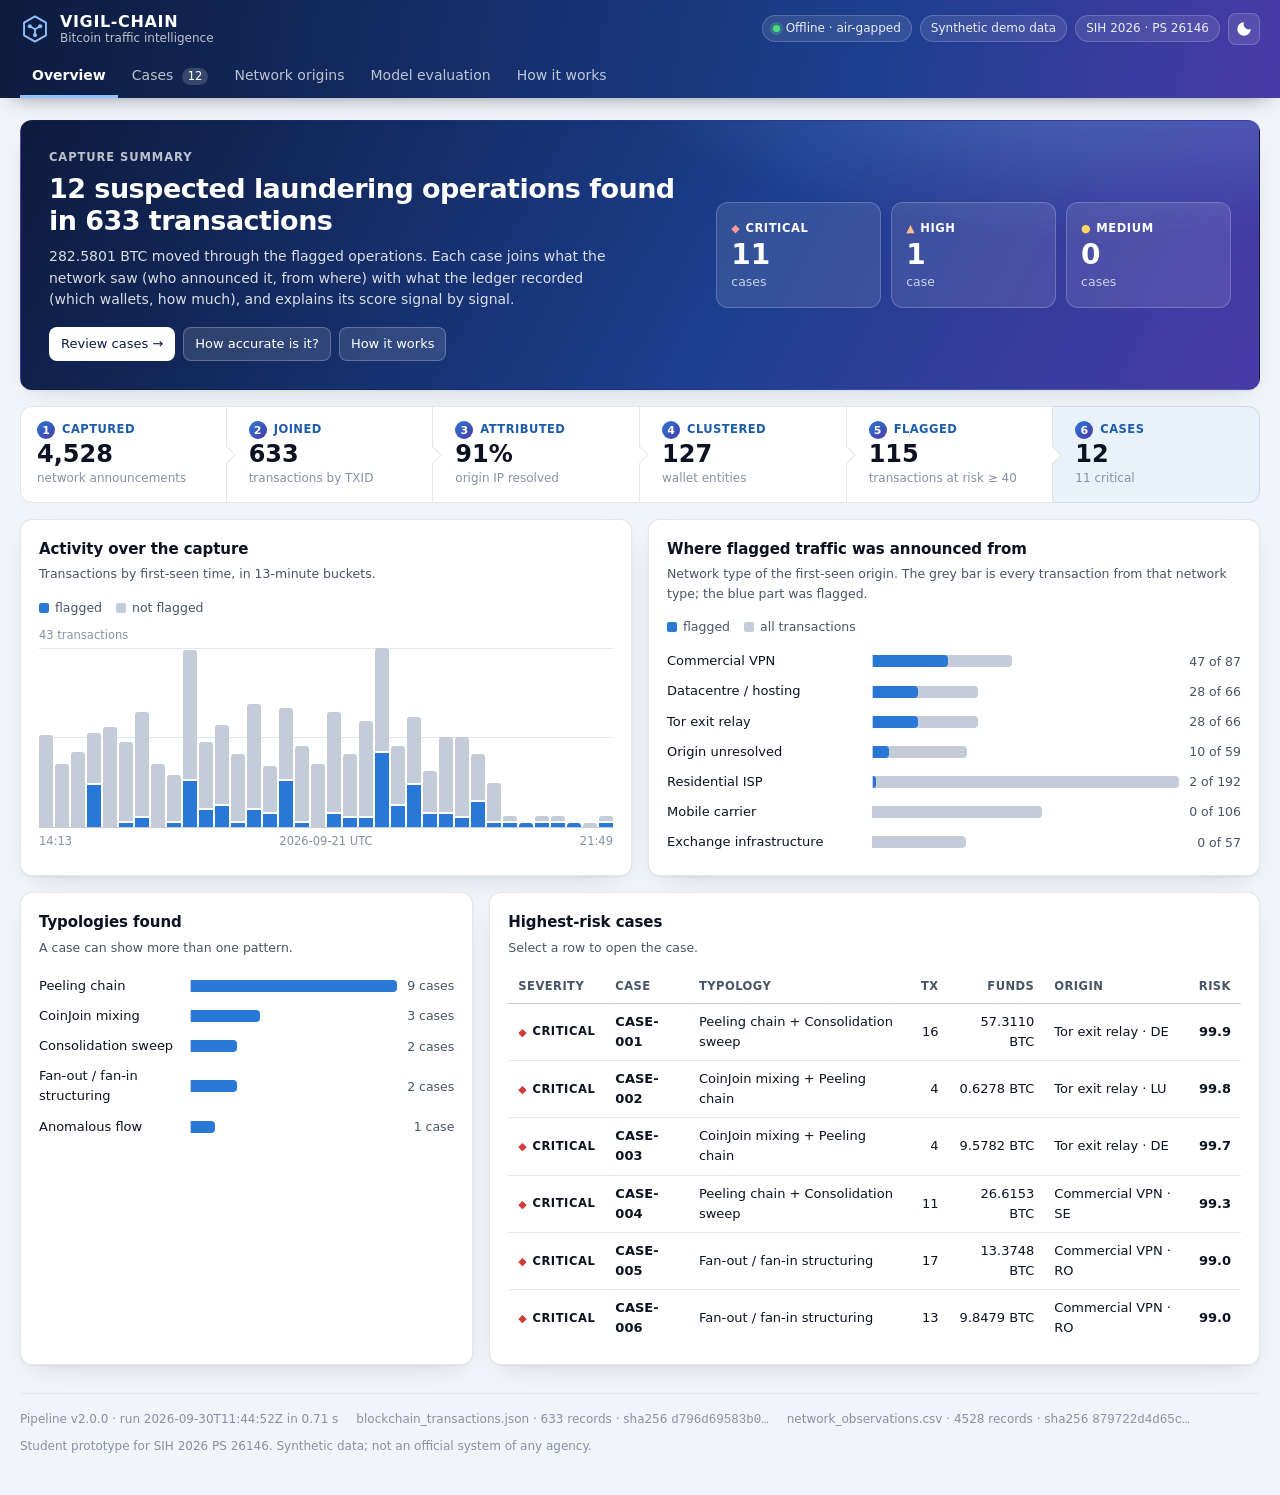
==== commit b9187d7f: "style: brand gradient header and hero, cooler neutrals, numbered pipeline steps" ====
--- a/docs/index.html
+++ b/docs/index.html
@@ -7,31 +7,34 @@
 <style>
 :root {
   color-scheme: light;
-  --page: #f3f3f0; --surface: #fcfcfb; --inset: #f3f3f0; --ink: #0b0b0b; --ink2: #52514e; --muted: #898781;
-  --grid: #e1e0d9; --axis: #c3c2b7; --border: rgba(11,11,11,0.10); --wash: rgba(11,11,11,0.045);
-  --shadow: 0 1px 2px rgba(11,11,11,0.05), 0 8px 24px -12px rgba(11,11,11,0.12);
+  --page: #f1f4f9; --surface: #ffffff; --inset: #f3f6fb; --ink: #0c1222; --ink2: #4a5468; --muted: #8790a3;
+  --grid: #e3e7ef; --axis: #c5ccd9; --border: rgba(12,18,34,0.10); --wash: rgba(12,18,34,0.045);
+  --shadow: 0 1px 2px rgba(12,18,34,0.05), 0 10px 28px -14px rgba(12,18,34,0.18);
   --accent: #2a78d6; --accent-ink: #1c5cab; --accent-wash: rgba(42,120,214,0.10);
-  --series-1: #2a78d6; --series-2: #eb6834; --context: #c3c2b7;
+  --brand-1: #0d1b3d; --brand-2: #1c3f8f; --brand-3: #4a3aa7;
+  --series-1: #2a78d6; --series-2: #eb6834; --context: #c5ccd9;
   --raise: #e34948; --lower: #2a78d6;
   --good: #0ca30c; --good-ink: #006300; --warning: #fab219; --serious: #ec835a; --critical: #d03b3b;
 }
 @media (prefers-color-scheme: dark) {
   :root:not([data-theme="light"]) {
     color-scheme: dark;
-    --page: #0d0d0d; --surface: #1a1a19; --inset: #222220; --ink: #ffffff; --ink2: #c3c2b7; --muted: #898781;
-    --grid: #2c2c2a; --axis: #383835; --border: rgba(255,255,255,0.10); --wash: rgba(255,255,255,0.06);
-    --shadow: 0 1px 2px rgba(0,0,0,0.4), 0 8px 24px -12px rgba(0,0,0,0.7);
-    --accent: #3987e5; --accent-ink: #86b6ef; --accent-wash: rgba(57,135,229,0.16);
-    --series-1: #3987e5; --series-2: #d95926; --context: #4a4a46; --raise: #e66767; --lower: #3987e5; --good-ink: #0ca30c;
+    --page: #090d18; --surface: #131a2b; --inset: #1a2236; --ink: #ffffff; --ink2: #b9c2d6; --muted: #7f8aa3;
+    --grid: #232c42; --axis: #33405c; --border: rgba(255,255,255,0.10); --wash: rgba(255,255,255,0.06);
+    --shadow: 0 1px 2px rgba(0,0,0,0.4), 0 10px 28px -14px rgba(0,0,0,0.8);
+    --accent: #3987e5; --accent-ink: #9ec5f4; --accent-wash: rgba(57,135,229,0.18);
+    --brand-1: #0a1430; --brand-2: #15327a; --brand-3: #3b2f8f;
+    --series-1: #3987e5; --series-2: #d95926; --context: #3b4763; --raise: #e66767; --lower: #3987e5; --good-ink: #0ca30c;
   }
 }
 :root[data-theme="dark"] {
   color-scheme: dark;
-  --page: #0d0d0d; --surface: #1a1a19; --inset: #222220; --ink: #ffffff; --ink2: #c3c2b7; --muted: #898781;
-  --grid: #2c2c2a; --axis: #383835; --border: rgba(255,255,255,0.10); --wash: rgba(255,255,255,0.06);
-  --shadow: 0 1px 2px rgba(0,0,0,0.4), 0 8px 24px -12px rgba(0,0,0,0.7);
-  --accent: #3987e5; --accent-ink: #86b6ef; --accent-wash: rgba(57,135,229,0.16);
-  --series-1: #3987e5; --series-2: #d95926; --context: #4a4a46; --raise: #e66767; --lower: #3987e5; --good-ink: #0ca30c;
+  --page: #090d18; --surface: #131a2b; --inset: #1a2236; --ink: #ffffff; --ink2: #b9c2d6; --muted: #7f8aa3;
+  --grid: #232c42; --axis: #33405c; --border: rgba(255,255,255,0.10); --wash: rgba(255,255,255,0.06);
+  --shadow: 0 1px 2px rgba(0,0,0,0.4), 0 10px 28px -14px rgba(0,0,0,0.8);
+  --accent: #3987e5; --accent-ink: #9ec5f4; --accent-wash: rgba(57,135,229,0.18);
+  --brand-1: #0a1430; --brand-2: #15327a; --brand-3: #3b2f8f;
+  --series-1: #3987e5; --series-2: #d95926; --context: #3b4763; --raise: #e66767; --lower: #3987e5; --good-ink: #0ca30c;
 }
 
 * { box-sizing: border-box; }
@@ -48,26 +51,28 @@
 @media (max-width: 640px) { .wrap { padding: 0 16px; } .hide-sm, .brand small { display: none !important; } }
 
 /* ---------- top bar ---------- */
-.topbar { position: sticky; top: 0; z-index: 5; background: var(--surface); border-bottom: 1px solid var(--grid); }
+.topbar { position: sticky; top: 0; z-index: 5; color: #fff;
+  background: linear-gradient(100deg, var(--brand-1), var(--brand-2) 68%, var(--brand-3)); box-shadow: 0 8px 22px -14px rgba(9,13,24,0.7); }
+.topbar :focus-visible { outline-color: #fff; }
 .topbar-in { display: flex; align-items: center; justify-content: space-between; gap: 12px; padding-top: 12px; padding-bottom: 10px; }
-.brand { display: flex; align-items: center; gap: 10px; color: var(--ink); }
-.brand svg { color: var(--accent); flex: none; }
+.brand { display: flex; align-items: center; gap: 10px; color: #fff; }
+.brand svg { color: #8fc1ff; flex: none; }
 .brand b { display: block; font-size: 16px; letter-spacing: 0.04em; line-height: 1.2; white-space: nowrap; }
-.brand small { display: block; color: var(--ink2); font-size: 12px; line-height: 1.2; }
+.brand small { display: block; color: rgba(255,255,255,0.72); font-size: 12px; line-height: 1.2; }
 .pills { display: flex; align-items: center; gap: 8px; flex-wrap: wrap; justify-content: flex-end; }
-.pill { display: inline-flex; align-items: center; gap: 6px; border: 1px solid var(--border); border-radius: 999px;
-  padding: 3px 10px; font-size: 12px; color: var(--ink2); background: var(--inset); white-space: nowrap; }
-.pill.ok i { width: 7px; height: 7px; border-radius: 50%; background: var(--good); }
+.pill { display: inline-flex; align-items: center; gap: 6px; border: 1px solid rgba(255,255,255,0.18); border-radius: 999px;
+  padding: 3px 10px; font-size: 12px; color: rgba(255,255,255,0.9); background: rgba(255,255,255,0.10); white-space: nowrap; }
+.pill.ok i { width: 7px; height: 7px; border-radius: 50%; background: #4ade80; box-shadow: 0 0 0 3px rgba(74,222,128,0.25); }
 .icon-btn { display: inline-grid; place-items: center; width: 32px; height: 32px; border-radius: 8px;
-  border: 1px solid var(--border); background: var(--surface); color: var(--ink2); }
-.icon-btn:hover { background: var(--wash); color: var(--ink); }
+  border: 1px solid rgba(255,255,255,0.18); background: rgba(255,255,255,0.10); color: #fff; }
+.icon-btn:hover { background: rgba(255,255,255,0.22); }
 .tabs { display: flex; gap: 2px; overflow-x: auto; scrollbar-width: none; }
 .tabs::-webkit-scrollbar { display: none; }
-.tab { padding: 9px 12px; border-bottom: 2px solid transparent; color: var(--ink2); white-space: nowrap; font-weight: 500; }
-.tab:hover { color: var(--ink); }
-.tab[aria-selected="true"] { color: var(--ink); border-bottom-color: var(--accent); font-weight: 600; }
+.tab { padding: 9px 12px; border-bottom: 3px solid transparent; color: rgba(255,255,255,0.72); white-space: nowrap; font-weight: 500; }
+.tab:hover { color: #fff; }
+.tab[aria-selected="true"] { color: #fff; border-bottom-color: #8fc1ff; font-weight: 600; }
 .tab .count { display: inline-block; min-width: 20px; padding: 0 6px; margin-left: 4px; border-radius: 999px;
-  background: var(--inset); border: 1px solid var(--border); font-size: 11.5px; text-align: center; color: var(--ink2); }
+  background: rgba(255,255,255,0.16); font-size: 11.5px; text-align: center; color: #fff; }
 .panel { display: none; } .panel.active { display: block; }
 @media (prefers-reduced-motion: reduce) { html { scroll-behavior: auto; } }
 
@@ -95,7 +100,7 @@
 .chip { border: 1px solid var(--border); background: var(--surface); border-radius: 999px; padding: 3px 10px; font-size: 12.5px; color: var(--ink2); }
 button.chip:hover { background: var(--wash); }
 .chip[aria-pressed="true"] { background: var(--accent-wash); border-color: var(--accent); color: var(--accent-ink); font-weight: 600; }
-.tag { display: inline-block; border-radius: 6px; padding: 2px 8px; font-size: 12px; background: var(--inset); border: 1px solid var(--border); color: var(--ink2); }
+.tag { display: inline-block; border-radius: 6px; padding: 2px 8px; font-size: 12px; background: var(--accent-wash); color: var(--accent-ink); font-weight: 500; }
 .sev { display: inline-flex; align-items: center; gap: 5px; font-size: 11.5px; font-weight: 700; letter-spacing: 0.05em; }
 .sev i { font-style: normal; font-size: 11px; line-height: 1; }
 .sev.CRITICAL i { color: var(--critical); } .sev.HIGH i { color: var(--serious); }
@@ -107,19 +112,32 @@
 /* ---------- overview ---------- */
 .hero { display: grid; grid-template-columns: minmax(0, 1.25fr) minmax(0, 1fr); gap: 24px; align-items: center; }
 @media (max-width: 900px) { .hero { grid-template-columns: minmax(0, 1fr); } }
+.card.hero { color: #fff; border-color: transparent; padding: 28px;
+  background: radial-gradient(820px 320px at 88% -30%, rgba(143,193,255,0.38), transparent 62%),
+              linear-gradient(118deg, var(--brand-1), var(--brand-2) 58%, var(--brand-3));
+  --critical: #ff9a9a; --serious: #ffb98f; --warning: #ffd666; }
+.hero .eyebrow { color: rgba(255,255,255,0.72); }
+.hero .btn { background: rgba(255,255,255,0.12); border-color: rgba(255,255,255,0.24); color: #fff; }
+.hero .btn:hover { background: rgba(255,255,255,0.24); }
+.hero .btn.primary, .hero .btn.primary:hover { background: #fff; color: #0d1b3d; filter: none; }
 .hero h1 { font-size: 27px; line-height: 1.2; letter-spacing: -0.02em; margin: 6px 0 8px; font-weight: 650; }
-.hero p { margin: 0 0 14px; color: var(--ink2); max-width: 64ch; }
+.hero p { margin: 0 0 16px; color: rgba(255,255,255,0.84); max-width: 64ch; }
 .sev-tiles { display: grid; grid-template-columns: repeat(3, minmax(0, 1fr)); gap: 10px; }
-.sev-tile { border: 1px solid var(--border); border-radius: 10px; padding: 12px; background: var(--inset); text-align: left; }
-button.sev-tile:hover { background: var(--wash); }
+.sev-tile { border: 1px solid rgba(255,255,255,0.2); border-radius: 12px; padding: 14px; background: rgba(255,255,255,0.10); color: #fff; text-align: left; }
+button.sev-tile:hover { background: rgba(255,255,255,0.2); }
+.sev-tile .small { color: rgba(255,255,255,0.74); }
 .sev-tile b { display: block; font-size: 28px; line-height: 1.15; font-weight: 650; }
-.funnel { display: grid; grid-template-columns: repeat(6, minmax(0, 1fr)); gap: 0; margin-top: 16px; }
+.funnel { display: grid; grid-template-columns: repeat(6, minmax(0, 1fr)); gap: 0; margin-top: 16px; counter-reset: stage; }
 .funnel .step { position: relative; padding: 14px 16px 14px 22px; background: var(--surface); border: 1px solid var(--border); border-left-width: 0; }
 .funnel .step:first-child { border-left-width: 1px; border-radius: 12px 0 0 12px; padding-left: 16px; }
 .funnel .step:last-child { border-radius: 0 12px 12px 0; }
 .funnel .step:not(:last-child)::after { content: ""; position: absolute; right: -7px; top: 50%; width: 12px; height: 12px; z-index: 1;
   background: var(--surface); border-top: 1px solid var(--border); border-right: 1px solid var(--border); transform: translateY(-50%) rotate(45deg); }
-.funnel .k { font-size: 11.5px; color: var(--ink2); font-weight: 600; letter-spacing: 0.04em; text-transform: uppercase; }
+.funnel .k { font-size: 11.5px; color: var(--accent-ink); font-weight: 700; letter-spacing: 0.04em; text-transform: uppercase; }
+.funnel .k::before { counter-increment: stage; content: counter(stage); display: inline-grid; place-items: center; width: 18px; height: 18px;
+  margin-right: 7px; border-radius: 50%; color: #fff; font-size: 11px; letter-spacing: 0;
+  background: linear-gradient(135deg, var(--accent), var(--brand-3)); }
+.funnel .step:last-child { background: linear-gradient(0deg, var(--accent-wash), var(--accent-wash)), var(--surface); }
 .funnel .v { font-size: 24px; font-weight: 650; line-height: 1.25; }
 .funnel .h { font-size: 12px; color: var(--muted); }
 @media (max-width: 1000px) {
@@ -223,7 +241,8 @@
 details[open] > summary { margin-bottom: 12px; }
 
 /* ---------- evaluation & method ---------- */
-.stat { border: 1px solid var(--border); border-radius: 12px; padding: 14px 16px; background: var(--surface); box-shadow: var(--shadow); }
+.stat { position: relative; overflow: hidden; border: 1px solid var(--border); border-radius: 12px; padding: 17px 16px 14px; background: var(--surface); box-shadow: var(--shadow); }
+.stat::before { content: ""; position: absolute; inset: 0 0 auto 0; height: 4px; background: linear-gradient(90deg, var(--accent), var(--brand-3)); }
 .stat .k { font-size: 12px; color: var(--ink2); }
 .stat .v { font-size: 30px; font-weight: 650; line-height: 1.2; letter-spacing: -0.01em; }
 .stat .h { font-size: 12.5px; color: var(--ink2); }
@@ -231,7 +250,7 @@
 .steps { display: grid; grid-template-columns: repeat(5, minmax(0, 1fr)); gap: 12px; counter-reset: step; }
 @media (max-width: 1100px) { .steps { grid-template-columns: repeat(auto-fit, minmax(230px, 1fr)); } }
 .step-card { position: relative; background: var(--surface); border: 1px solid var(--border); border-radius: 12px; padding: 16px; box-shadow: var(--shadow); }
-.step-card .ico { width: 36px; height: 36px; border-radius: 9px; display: grid; place-items: center; background: var(--accent-wash); color: var(--accent-ink); margin-bottom: 10px; }
+.step-card .ico { width: 36px; height: 36px; border-radius: 9px; display: grid; place-items: center; background: linear-gradient(135deg, var(--accent), var(--brand-3)); color: #fff; margin-bottom: 10px; }
 .step-card .no { position: absolute; top: 14px; right: 16px; font-size: 12px; font-weight: 600; color: var(--muted); }
 .step-card h2 { font-size: 15px; margin: 0 0 4px; }
 .step-card p { margin: 0; color: var(--ink2); font-size: 12.5px; }
@@ -306,7 +325,7 @@
 <div id="tip" role="tooltip"></div>
 <div id="toast" role="status" aria-live="polite"></div>
 
-<script id="vigil-data" type="application/json">{"meta":{"pipeline_version":"2.0.0","generated_at":"2026-09-30T11:37:12Z","sources":[{"file":"blockchain_transactions.json","sha256":"d796d69583b01deb3c4e212cdde7cf290d0a3e132b9b77c4be2592409134ea8c","records":633},{"file":"network_observations.csv","sha256":"879722d4d65c0af12d8719b188f96443b9447466c5f455ec9842c51c08712200","records":4528}],"model":{"pipeline_version":"2.0.0","architecture":"GraphSAGE mean, 2 layers, hidden 24; logistic risk fusion","training_data":"simulated traffic (src/simulation/generator.py)","gnn_seeds":[101,102,103,104,105,106,107,108,109,110,111,112],"fusion_seeds":[201,202,203,204,205,206],"gnn_train_transactions":7663,"gnn_train_positives":1116,"gnn_final_loss":0.0682,"fusion_train_transactions":3677,"tx_features":["log_value","log_inputs","log_outputs","log_fee_rate","output_ratio","equal_out_frac","log_respend","log_next_spend","log_in_degree","log_out_degree"],"evidence":["gnn_prob","anomaly","origin_tor","origin_vpn","origin_hosting","origin_exchange","peel_chain","coinjoin","velocity","origin_burst"],"origin_signals":["lead_term","sensor_agreement","relay_ratio","single_announcer"],"origin_calibration_transactions":11340,"sha256":"b9aaf2003395007db2a25df01aa88be20819f304ea2742f08e9f9e74195f751e","file":"vigil_chain_v1.npz"},"geo_source":"bundled offline CIDR table","runtime_s":0.75},"summary":{"observations":4528,"transactions":633,"origin_attributed":574,"origin_unresolved":59,"unobserved_transactions":0,"uncorrelated_observations":0,"observed_txids":633,"wallet_addresses":1938,"origin_ips":128,"graph_nodes":2699,"graph_edges":3286,"flow_edges":709,"entities":127,"peel_chains":16,"coinjoin_transactions":3,"flagged_transactions":115,"cases":12,"cases_by_severity":{"CRITICAL":11,"HIGH":1,"MEDIUM":0},"transactions_by_severity":{"CRITICAL":79,"HIGH":26,"MEDIUM":10,"LOW":518},"capture_start":1790000023.3746,"capture_end":1790027351.3329},"cases":[{"risk_score":99.9,"mean_risk":99.6,"severity":"CRITICAL","typology":"Peeling chain + Consolidation sweep","typology_tags":["Peeling chain","Consolidation sweep"],"tx_count":16,"inflow_btc":57.31104796,"peel_hops":15,"peeled_btc":18.860457,"first_seen":1790013703.8377,"last_seen":1790027351.3329,"duration":"3 h 47 min","origins":[{"ip":"185.220.100.212","transactions":4,"country":"DE","asn":"AS205100","asn_org":"F3 Netze e.V. (Tor exit relays)","category":"tor_exit","category_label":"Tor exit relay","mean_confidence":1.0,"resolved":true},{"ip":"185.220.100.145","transactions":3,"country":"DE","asn":"AS205100","asn_org":"F3 Netze e.V. (Tor exit relays)","category":"tor_exit","category_label":"Tor exit relay","mean_confidence":1.0,"resolved":true},{"ip":"104.244.77.5","transactions":2,"country":"LU","asn":"AS53667","asn_org":"FranTech Solutions (Tor exit hosting)","category":"tor_exit","category_label":"Tor exit relay","mean_confidence":1.0,"resolved":true},{"ip":"185.220.101.243","transactions":2,"country":"DE","asn":"AS205100","asn_org":"F3 Netze e.V. (Tor exit relays)","category":"tor_exit","category_label":"Tor exit relay","mean_confidence":1.0,"resolved":true},{"ip":"185.220.101.58","transactions":2,"country":"DE","asn":"AS205100","asn_org":"F3 Netze e.V. (Tor exit relays)","category":"tor_exit","category_label":"Tor exit relay","mean_confidence":1.0,"resolved":true},{"ip":"185.220.101.32","transactions":1,"country":"DE","asn":"AS205100","asn_org":"F3 Netze e.V. (Tor exit relays)","category":"tor_exit","category_label":"Tor exit relay","mean_confidence":1.0,"resolved":true},{"ip":"159.65.137.48","transactions":1,"country":"US","asn":"AS14061","asn_org":"DigitalOcean LLC","category":"hosting","category_label":"Datacentre / hosting","mean_confidence":0.062,"resolved":false},{"ip":"159.65.242.168","transactions":1,"country":"US","asn":"AS14061","asn_org":"DigitalOcean LLC","category":"hosting","category_label":"Datacentre / hosting","mean_confidence":0.122,"resolved":false}],"entities":[{"entity_id":"ENTITY_029","addresses":8}],"terminal_outputs":[{"address":"bc1q3dp6eun560dd4q4a0tgeac5j0t0d7clg79u4gl","amount_btc":38.44994597,"status":"unspent at end of capture"},{"address":"bc1qz20gscpkdaejdk2ddlmm063uw0aafj4ztgwrfs","amount_btc":11.87803864,"status":"unspent at end of capture"},{"address":"bc1qktrhz3qcp6y87xajrqhzyt4fmvjggyjvaamjq4","amount_btc":1.84773859,"status":"unspent at end of capture"},{"address":"1rs4Mz3k4mFpExNJE2KE5iWdHCJTPqT77S","amount_btc":1.45433624,"status":"unspent at end of capture"},{"address":"bc1q0ykhwv68j6n7pwupuyl7z3urp9m9hpttrpcddp","amount_btc":1.25873349,"status":"unspent at end of capture"},{"address":"bc1qftqdg579vnaclm85q823wj4hwajkze9lm8k500","amount_btc":1.18321023,"status":"unspent at end of capture"}],"terminal_output_count":9,"factors":[{"key":"gnn_prob","factor":"Graph neural network: laundering-topology probability","value":0.9998,"shap_log_odds":6.2064,"share_pct":66.5,"impact":"+6.21"},{"key":"origin_tor","factor":"First-seen origin is a Tor exit relay","value":0.875,"shap_log_odds":1.7777,"share_pct":19.0,"impact":"+1.78"},{"key":"peel_chain","factor":"Member of a multi-hop peeling chain","value":0.9375,"shap_log_odds":0.6473,"share_pct":6.9,"impact":"+0.65"},{"key":"origin_exchange","factor":"Origin is not known exchange infrastructure","value":0.0,"shap_log_odds":0.374,"share_pct":4.0,"impact":"+0.37"},{"key":"origin_hosting","factor":"Origin is not a datacentre / hosting range","value":0.0,"shap_log_odds":0.2357,"share_pct":2.5,"impact":"+0.24"},{"key":"velocity","factor":"Funds re-spent within minutes","value":0.1496,"shap_log_odds":0.0893,"share_pct":1.0,"impact":"+0.09"},{"key":"origin_vpn","factor":"Origin is not a commercial VPN range","value":0.0,"shap_log_odds":-0.0657,"share_pct":0.0,"impact":"-0.07"},{"key":"origin_burst","factor":"Burst of transactions from the same origin IP","value":0.0781,"shap_log_odds":-0.0564,"share_pct":0.0,"impact":"-0.06"},{"key":"anomaly","factor":"Isolation Forest: statistical outlier score","value":0.4767,"shap_log_odds":0.0041,"share_pct":0.0,"impact":"+0.00"},{"key":"coinjoin","factor":"No equal-output mixing structure","value":0.0,"shap_log_odds":-0.0006,"share_pct":0.0,"impact":"-0.00"}],"base_value_log_odds":-2.9617,"gnn_drivers":[{"feature":"log_value","label":"transaction value","log_odds_drop":24.5},{"feature":"log_fee_rate","label":"fee relative to value","log_odds_drop":3.832},{"feature":"equal_out_frac","label":"share of equal-valued outputs","log_odds_drop":2.462},{"feature":"log_inputs","label":"number of inputs","log_odds_drop":2.005}],"transactions":[{"txid":"5086853436d2662e7927ef8c202b68a44d8d186d309f499a9af49bce17ed23ab","timestamp":1790013703.8377,"risk_score":99.9,"severity":"CRITICAL","bridge":false,"inputs":1,"outputs":2,"value_btc":57.31104796,"fee_btc":4.723e-05,"origin_ip":"185.220.100.212","origin_confidence":1.0,"origin_lead_ms":152.3,"origin_country":"DE","origin_category":"tor_exit","gnn_prob":0.999,"anomaly":0.5452,"evidence":[0.999,0.545,1.0,0.0,0.0,0.0,1.0,0.0,0.203,0.0],"shap":[6.2,0.056,2.062,-0.066,0.236,0.374,0.699,-0.001,0.05,-0.105]},{"txid":"23f64a203c50a56f08697bc044e0ebeaadaabe4139642956f994967cfeb510ae","timestamp":1790014182.1853,"risk_score":99.9,"severity":"CRITICAL","bridge":false,"inputs":1,"outputs":2,"value_btc":55.10277816,"fee_btc":3.991e-05,"origin_ip":"185.220.100.145","origin_confidence":1.0,"origin_lead_ms":225.8,"origin_country":"DE","origin_category":"tor_exit","gnn_prob":1.0,"anomaly":0.4555,"evidence":[1.0,0.456,1.0,0.0,0.0,0.0,1.0,0.0,0.205,0.25],"shap":[6.208,-0.012,2.062,-0.066,0.236,0.374,0.699,-0.001,0.048,0.051]},{"txid":"518ef981a1a078b919471bd850f654b214f3f44a69af2567be566adbb0acf796","timestamp":1790014657.0384,"risk_score":99.9,"severity":"CRITICAL","bridge":false,"inputs":1,"outputs":2,"value_btc":54.76305763,"fee_btc":2.457e-05,"origin_ip":"185.220.100.145","origin_confidence":1.0,"origin_lead_ms":30.5,"origin_country":"DE","origin_category":"tor_exit","gnn_prob":0.9995,"anomaly":0.489,"evidence":[1.0,0.489,1.0,0.0,0.0,0.0,1.0,0.0,0.205,0.25],"shap":[6.204,0.013,2.062,-0.066,0.236,0.374,0.699,-0.001,0.048,0.051]},{"txid":"28344ab92f6c081c6838a0e85b0bd55eca7b9230694b7e0f5808ffcbb54161e5","timestamp":1790015966.9666,"risk_score":99.9,"severity":"CRITICAL","bridge":false,"inputs":1,"outputs":2,"value_btc":53.14977923,"fee_btc":3.207e-05,"origin_ip":"185.220.101.243","origin_confidence":1.0,"origin_lead_ms":124.1,"origin_country":"DE","origin_category":"tor_exit","gnn_prob":1.0,"anomaly":0.4597,"evidence":[1.0,0.46,1.0,0.0,0.0,0.0,1.0,0.0,0.013,0.25],"shap":[6.208,-0.009,2.062,-0.066,0.236,0.374,0.699,-0.001,0.19,0.051]},{"txid":"25b7a5e8b311b9bc12cc63f6bad22895498eff75347e8d757992e1a0563504d6","timestamp":1790017264.9501,"risk_score":99.9,"severity":"CRITICAL","bridge":false,"inputs":1,"outputs":2,"value_btc":52.80638348,"fee_btc":3.534e-05,"origin_ip":"104.244.77.5","origin_confidence":1.0,"origin_lead_ms":50.3,"origin_country":"LU","origin_category":"tor_exit","gnn_prob":0.9998,"anomaly":0.4532,"evidence":[1.0,0.453,1.0,0.0,0.0,0.0,1.0,0.0,0.29,0.25],"shap":[6.206,-0.014,2.062,-0.066,0.236,0.374,0.699,-0.001,-0.015,0.051]},{"txid":"6dcf2b8ace75c39efae2158cfd775af1edd49e628ac17435aeb4d039f0df6bc5","timestamp":1790017636.0497,"risk_score":99.8,"severity":"CRITICAL","bridge":false,"inputs":1,"outputs":2,"value_btc":50.95860955,"fee_btc":7.89e-05,"origin_ip":"185.220.100.145","origin_confidence":1.0,"origin_lead_ms":60.7,"origin_country":"DE","origin_category":"tor_exit","gnn_prob":0.9999,"anomaly":0.4597,"evidence":[1.0,0.46,1.0,0.0,0.0,0.0,1.0,0.0,0.29,0.0],"shap":[6.207,-0.009,2.062,-0.066,0.236,0.374,0.699,-0.001,-0.015,-0.105]},{"txid":"d91f1d329f5650f03495177bb2925ad317ed3fcca639305650bbef8ceaa42c64","timestamp":1790018445.243,"risk_score":99.9,"severity":"CRITICAL","bridge":false,"inputs":1,"outputs":2,"value_btc":49.36112608,"fee_btc":4.714e-05,"origin_ip":"185.220.101.243","origin_confidence":1.0,"origin_lead_ms":104.2,"origin_country":"DE","origin_category":"tor_exit","gnn_prob":1.0,"anomaly":0.4571,"evidence":[1.0,0.457,1.0,0.0,0.0,0.0,1.0,0.0,0.067,0.25],"shap":[6.208,-0.011,2.062,-0.066,0.236,0.374,0.699,-0.001,0.15,0.051]},{"txid":"4d7cc88e32f06983dcae531465f669ad3ecc386136267162f1d5d9e2416314e3","timestamp":1790019339.0364,"risk_score":99.9,"severity":"CRITICAL","bridge":false,"inputs":1,"outputs":2,"value_btc":47.75657233,"fee_btc":3.386e-05,"origin_ip":"185.220.100.212","origin_confidence":1.0,"origin_lead_ms":119.6,"origin_country":"DE","origin_category":"tor_exit","gnn_prob":1.0,"anomaly":0.4517,"evidence":[1.0,0.452,1.0,0.0,0.0,0.0,1.0,0.0,0.051,0.0],"shap":[6.208,-0.015,2.062,-0.066,0.236,0.374,0.699,-0.001,0.162,-0.105]},{"txid":"7e76185efe159dfbce46edcc9704245ec91b3bc91f11cb27ebb5e9dc8849ff72","timestamp":1790020608.1686,"risk_score":99.9,"severity":"CRITICAL","bridge":false,"inputs":1,"outputs":2,"value_btc":47.20129211,"fee_btc":3.813e-05,"origin_ip":"104.244.77.5","origin_confidence":1.0,"origin_lead_ms":151.7,"origin_country":"LU","origin_category":"tor_exit","gnn_prob":1.0,"anomaly":0.4589,"evidence":[1.0,0.459,1.0,0.0,0.0,0.0,1.0,0.0,0.09,0.0],"shap":[6.208,-0.009,2.062,-0.066,0.236,0.374,0.699,-0.001,0.134,-0.105]},{"txid":"977972c07056f4ecc7df988cdd52c9bd36dd18c3d138c06eb625b8b0bbe25822","timestamp":1790021331.9619,"risk_score":99.9,"severity":"CRITICAL","bridge":false,"inputs":1,"outputs":2,"value_btc":45.91960955,"fee_btc":2.925e-05,"origin_ip":"185.220.100.212","origin_confidence":1.0,"origin_lead_ms":111.7,"origin_country":"DE","origin_category":"tor_exit","gnn_prob":1.0,"anomaly":0.4614,"evidence":[1.0,0.461,1.0,0.0,0.0,0.0,1.0,0.0,0.09,0.0],"shap":[6.208,-0.008,2.062,-0.066,0.236,0.374,0.699,-0.001,0.134,-0.105]},{"txid":"0181644f8e43108efe268636be2baef8525b37319f087bc537d1886d16736766","timestamp":1790022263.774,"risk_score":99.9,"severity":"CRITICAL","bridge":false,"inputs":1,"outputs":2,"value_btc":44.22193869,"fee_btc":3.738e-05,"origin_ip":"185.220.101.32","origin_confidence":1.0,"origin_lead_ms":48.4,"origin_country":"DE","origin_category":"tor_exit","gnn_prob":1.0,"anomaly":0.4591,"evidence":[1.0,0.459,1.0,0.0,0.0,0.0,1.0,0.0,0.045,0.0],"shap":[6.208,-0.009,2.062,-0.066,0.236,0.374,0.699,-0.001,0.167,-0.105]},{"txid":"63011880ce89835073d2d088638aa669cc2406a8d275cc5f7b0d48b5501c9315","timestamp":1790023392.2764,"risk_score":98.3,"severity":"CRITICAL","bridge":false,"inputs":1,"outputs":2,"value_btc":43.72032496,"fee_btc":6.087e-05,"origin_ip":"159.65.242.168","origin_confidence":0.122,"origin_lead_ms":105.8,"origin_country":"US","origin_category":"hosting","gnn_prob":1.0,"anomaly":0.4332,"evidence":[1.0,0.433,0.0,0.0,0.0,0.0,1.0,0.0,0.344,0.0],"shap":[6.208,-0.029,-0.216,-0.066,0.236,0.374,0.699,-0.001,-0.055,-0.105]},{"txid":"fe8893f7552ac0dc1b3bda728d6377111390fd2ae1c6f576c494faf20e1bfd29","timestamp":1790023712.4823,"risk_score":99.8,"severity":"CRITICAL","bridge":false,"inputs":1,"outputs":2,"value_btc":42.4615306,"fee_btc":5.429e-05,"origin_ip":"185.220.101.58","origin_confidence":1.0,"origin_lead_ms":75.2,"origin_country":"DE","origin_category":"tor_exit","gnn_prob":0.9996,"anomaly":0.4386,"evidence":[1.0,0.439,1.0,0.0,0.0,0.0,1.0,0.0,0.344,0.0],"shap":[6.205,-0.025,2.062,-0.066,0.236,0.374,0.699,-0.001,-0.055,-0.105]},{"txid":"71eb197de416ac762b0c39b9987e5d226fdb4691a7de47b523e0a8988a900483","timestamp":1790024460.306,"risk_score":99.9,"severity":"CRITICAL","bridge":false,"inputs":1,"outputs":2,"value_btc":41.00714007,"fee_btc":2.128e-05,"origin_ip":"185.220.101.58","origin_confidence":1.0,"origin_lead_ms":28.2,"origin_country":"DE","origin_category":"tor_exit","gnn_prob":0.9995,"anomaly":0.4699,"evidence":[0.999,0.47,1.0,0.0,0.0,0.0,1.0,0.0,0.083,0.0],"shap":[6.204,-0.001,2.062,-0.066,0.236,0.374,0.699,-0.001,0.139,-0.105]},{"txid":"c60b488b517d850bdc361b5f793b5eb76b6f5fe03e0d54932c131b28680fba01","timestamp":1790025241.417,"risk_score":99.9,"severity":"CRITICAL","bridge":false,"inputs":1,"outputs":2,"value_btc":39.63322097,"fee_btc":6.477e-05,"origin_ip":"185.220.100.212","origin_confidence":1.0,"origin_lead_ms":5.3,"origin_country":"DE","origin_category":"tor_exit","gnn_prob":0.9997,"anomaly":0.5217,"evidence":[1.0,0.522,1.0,0.0,0.0,0.0,1.0,0.0,0.074,0.0],"shap":[6.206,0.038,2.062,-0.066,0.236,0.374,0.699,-0.001,0.145,-0.105]},{"txid":"be1087c6fb367067f9a15657cd02582979a522468acb6855fc0ef38e4f965649","timestamp":1790027351.3329,"risk_score":97.5,"severity":"CRITICAL","bridge":false,"inputs":8,"outputs":1,"value_btc":11.87814779,"fee_btc":0.00010915,"origin_ip":"159.65.137.48","origin_confidence":0.062,"origin_lead_ms":43.5,"origin_country":"US","origin_category":"hosting","gnn_prob":0.9998,"anomaly":0.6142,"evidence":[1.0,0.614,0.0,0.0,0.0,0.0,0.0,0.0,0.0,0.0],"shap":[6.206,0.108,-0.216,-0.066,0.236,0.374,-0.13,-0.001,0.2,-0.105]}],"edges":[[0,1,55.10277816],[0,15,2.20822257],[1,2,54.76305763],[2,3,53.14977923],[2,15,1.61325383],[3,4,52.80638348],[4,5,50.95860955],[5,6,49.36112608],[5,15,1.59740457],[6,7,47.75657233],[6,15,1.60450661],[7,8,47.20129211],[8,9,45.91960955],[8,15,1.28164443],[9,10,44.22193869],[9,15,1.69764161],[10,11,43.72032496],[10,15,0.50157635],[11,12,42.4615306],[12,13,41.00714007],[13,14,39.63322097],[13,15,1.37389782]],"notes":"Investigative lead generated by VIGIL-CHAIN from traffic metadata. Origin attribution is a statistical estimate and the risk score is a model output: both direct further inquiry and must be corroborated before being relied on as evidence.","narrative":"16 linked transactions carrying 57.3110 BTC over 3 h 47 min. A 15-hop peeling chain splits off 18.8605 BTC in small outputs while forwarding the remainder each hop. Outputs from earlier hops are swept together into a single address. The origin was resolved to 6 IP addresses; most frequent is 185.220.100.212 (Tor exit relay, DE, AS205100) with mean attribution confidence 1.00. A Tor exit identifies the relay, not the sender. For 2 transactions the origin could not be resolved: only relays were seen announcing. Largest onward output: 38.4499 BTC at bc1q3dp6eun560dd4q4a0tgeac5j0t0d7clg79u4gl (unspent at end of capture).","case_id":"CASE-001","evidence_hash":"b1dc56eb3035bb2cd011c0f31fcda8b6e827d263b6736aef1815237dd692586c"},{"risk_score":99.8,"mean_risk":99.3,"severity":"CRITICAL","typology":"CoinJoin mixing + Peeling chain","typology_tags":["CoinJoin mixing","Peeling chain"],"tx_count":4,"inflow_btc":0.62784128,"peel_hops":3,"peeled_btc":0.01501841,"first_seen":1790005079.31,"last_seen":1790008023.654,"duration":"49 min 4 s","origins":[{"ip":"104.244.77.12","transactions":1,"country":"LU","asn":"AS53667","asn_org":"FranTech Solutions (Tor exit hosting)","category":"tor_exit","category_label":"Tor exit relay","mean_confidence":1.0,"resolved":true},{"ip":"185.220.101.243","transactions":1,"country":"DE","asn":"AS205100","asn_org":"F3 Netze e.V. (Tor exit relays)","category":"tor_exit","category_label":"Tor exit relay","mean_confidence":1.0,"resolved":true},{"ip":"185.220.101.58","transactions":1,"country":"DE","asn":"AS205100","asn_org":"F3 Netze e.V. (Tor exit relays)","category":"tor_exit","category_label":"Tor exit relay","mean_confidence":1.0,"resolved":true},{"ip":"73.107.13.85","transactions":1,"country":"US","asn":"AS7922","asn_org":"Comcast Cable","category":"residential","category_label":"Residential ISP","mean_confidence":0.227,"resolved":false}],"entities":[],"terminal_outputs":[{"address":"1qr9Yw991UJRK62hiASmGXffRXDM4gBDdC","amount_btc":0.1,"status":"unspent at end of capture"},{"address":"1j4nQTjmRnJwkxMnMYDWnu3N46faPxCKws","amount_btc":0.1,"status":"unspent at end of capture"},{"address":"bc1qyc6fgx36jq5uypcmhmxp7fxg7y6v7npnhnqm7p","amount_btc":0.1,"status":"unspent at end of capture"},{"address":"3zUK92AFnXYcZNUs9qRim4QdQmDGcUWYhD","amount_btc":0.1,"status":"unspent at end of capture"},{"address":"1Qe9jnfyQg7BM24RdFw54err7sYfStAtmQ","amount_btc":0.08488883,"status":"unspent at end of capture"},{"address":"bc1q7w082dkdsawtpnp5u5nmalr0hlzg5w29eegpq4","amount_btc":0.03393363,"status":"unspent at end of capture"}],"terminal_output_count":13,"factors":[{"key":"gnn_prob","factor":"Graph neural network: laundering-topology probability","value":0.9996,"shap_log_odds":6.2046,"share_pct":72.7,"impact":"+6.20"},{"key":"origin_tor","factor":"First-seen origin is a Tor exit relay","value":0.75,"shap_log_odds":1.4929,"share_pct":17.5,"impact":"+1.49"},{"key":"origin_exchange","factor":"Origin is not known exchange infrastructure","value":0.0,"shap_log_odds":0.374,"share_pct":4.4,"impact":"+0.37"},{"key":"origin_hosting","factor":"Origin is not a datacentre / hosting range","value":0.0,"shap_log_odds":0.2357,"share_pct":2.8,"impact":"+0.24"},{"key":"peel_chain","factor":"Not part of a multi-hop peeling chain","value":0.375,"shap_log_odds":0.1809,"share_pct":2.1,"impact":"+0.18"},{"key":"origin_burst","factor":"Burst of transactions from the same origin IP","value":0.0,"shap_log_odds":-0.1053,"share_pct":0.0,"impact":"-0.11"},{"key":"origin_vpn","factor":"Origin is not a commercial VPN range","value":0.0,"shap_log_odds":-0.0657,"share_pct":0.0,"impact":"-0.07"},{"key":"coinjoin","factor":"No equal-output mixing structure","value":0.125,"shap_log_odds":0.0294,"share_pct":0.3,"impact":"+0.03"},{"key":"velocity","factor":"Funds re-spent within minutes","value":0.2523,"shap_log_odds":0.0133,"share_pct":0.2,"impact":"+0.01"},{"key":"anomaly","factor":"Isolation Forest: statistical outlier score","value":0.4654,"shap_log_odds":-0.0045,"share_pct":0.0,"impact":"-0.00"}],"base_value_log_odds":-2.9617,"gnn_drivers":[{"feature":"output_ratio","label":"small-to-large output ratio","log_odds_drop":15.859},{"feature":"log_outputs","label":"number of outputs","log_odds_drop":10.128},{"feature":"log_fee_rate","label":"fee relative to value","log_odds_drop":8.069},{"feature":"log_inputs","label":"number of inputs","log_odds_drop":4.618}],"transactions":[{"txid":"719aa3f77beeb2599c7f328cf727cbee54fc082ee16712d5a6a836a35262e350","timestamp":1790005079.31,"risk_score":99.7,"severity":"CRITICAL","bridge":false,"inputs":5,"outputs":10,"value_btc":0.62784128,"fee_btc":7.551e-05,"origin_ip":"185.220.101.58","origin_confidence":1.0,"origin_lead_ms":166.9,"origin_country":"DE","origin_category":"tor_exit","gnn_prob":0.9997,"anomaly":0.6156,"evidence":[1.0,0.616,1.0,0.0,0.0,0.0,0.0,0.5,0.494,0.0],"shap":[6.206,0.109,2.062,-0.066,0.236,0.374,-0.13,0.119,-0.166,-0.105]},{"txid":"32c3d6cd427ac83b30755703a3ee752c7e5e488a68b0747fe81e45402e88a12b","timestamp":1790005290.9518,"risk_score":99.7,"severity":"CRITICAL","bridge":false,"inputs":1,"outputs":2,"value_btc":0.1,"fee_btc":3.303e-05,"origin_ip":"185.220.101.243","origin_confidence":1.0,"origin_lead_ms":61.1,"origin_country":"DE","origin_category":"tor_exit","gnn_prob":1.0,"anomaly":0.4146,"evidence":[1.0,0.415,1.0,0.0,0.0,0.0,0.5,0.0,0.494,0.0],"shap":[6.208,-0.043,2.062,-0.066,0.236,0.374,0.285,-0.001,-0.166,-0.105]},{"txid":"8d82c52a04eb792ab2108b6c603a020e37332d3e76b7bc01bafdef513b5def51","timestamp":1790006662.1077,"risk_score":99.8,"severity":"CRITICAL","bridge":false,"inputs":1,"outputs":2,"value_btc":0.09751875,"fee_btc":2.914e-05,"origin_ip":"104.244.77.12","origin_confidence":1.0,"origin_lead_ms":29.2,"origin_country":"LU","origin_category":"tor_exit","gnn_prob":1.0,"anomaly":0.3995,"evidence":[1.0,0.4,1.0,0.0,0.0,0.0,0.5,0.0,0.011,0.0],"shap":[6.208,-0.054,2.062,-0.066,0.236,0.374,0.285,-0.001,0.192,-0.105]},{"txid":"26ab0126eba0d9278b01f419f0b28e9ff0c4e5f83e564ecd54e2f5be1a6515a5","timestamp":1790008023.654,"risk_score":98.0,"severity":"CRITICAL","bridge":false,"inputs":1,"outputs":2,"value_btc":0.09359079,"fee_btc":3.059e-05,"origin_ip":"73.107.13.85","origin_confidence":0.227,"origin_lead_ms":171.7,"origin_country":"US","origin_category":"residential","gnn_prob":0.9985,"anomaly":0.4318,"evidence":[0.999,0.432,0.0,0.0,0.0,0.0,0.5,0.0,0.011,0.0],"shap":[6.197,-0.03,-0.216,-0.066,0.236,0.374,0.285,-0.001,0.192,-0.105]}],"edges":[[0,1,0.1],[1,2,0.09751875],[2,3,0.09359079]],"notes":"Investigative lead generated by VIGIL-CHAIN from traffic metadata. Origin attribution is a statistical estimate and the risk score is a model output: both direct further inquiry and must be corroborated before being relied on as evidence.","narrative":"4 linked transactions carrying 0.6278 BTC over 49 min 4 s. An equal-output mixing round breaks the link between senders and receivers. A 3-hop peeling chain splits off 0.0150 BTC in small outputs while forwarding the remainder each hop. The origin was resolved to 3 IP addresses; most frequent is 104.244.77.12 (Tor exit relay, LU, AS53667) with mean attribution confidence 1.00. A Tor exit identifies the relay, not the sender. For 1 transaction the origin could not be resolved: only relays were seen announcing. Largest onward output: 0.1000 BTC at 1qr9Yw991UJRK62hiASmGXffRXDM4gBDdC (unspent at end of capture).","case_id":"CASE-002","evidence_hash":"c210a95e7610272b299a33d0f936da33cfc56282099b4599e6368a7ac37a93ae"},{"risk_score":99.7,"mean_risk":98.9,"severity":"CRITICAL","typology":"CoinJoin mixing + Peeling chain","typology_tags":["CoinJoin mixing","Peeling chain"],"tx_count":4,"inflow_btc":9.57821374,"peel_hops":3,"peeled_btc":0.11935013,"first_seen":1790017363.3247,"last_seen":1790017667.2231,"duration":"5 min 4 s","origins":[{"ip":"185.220.100.212","transactions":2,"country":"DE","asn":"AS205100","asn_org":"F3 Netze e.V. (Tor exit relays)","category":"tor_exit","category_label":"Tor exit relay","mean_confidence":1.0,"resolved":true},{"ip":"104.244.77.5","transactions":1,"country":"LU","asn":"AS53667","asn_org":"FranTech Solutions (Tor exit hosting)","category":"tor_exit","category_label":"Tor exit relay","mean_confidence":1.0,"resolved":true},{"ip":"185.220.101.94","transactions":1,"country":"DE","asn":"AS205100","asn_org":"F3 Netze e.V. (Tor exit relays)","category":"tor_exit","category_label":"Tor exit relay","mean_confidence":0.396,"resolved":false}],"entities":[],"terminal_outputs":[{"address":"3fRXz29UwpuNVmaMc65Bvujr3oHK93vFzJ","amount_btc":1.0,"status":"unspent at end of capture"},{"address":"3eq8tPvVQo2BNdXyrCYgVwdxgD8ujBQWB7","amount_btc":1.0,"status":"unspent at end of capture"},{"address":"3N1Uziy2kcmGFMQLY1tn7vV6upoCzPDtim","amount_btc":1.0,"status":"unspent at end of capture"},{"address":"bc1qfwvgvjqxnhwz59gwmvqukpnqd0h4kzu6j3p4qa","amount_btc":1.0,"status":"unspent at end of capture"},{"address":"3hx4E4bCj8Fs5KvXPkCyb7FZz8ymXSTNJS","amount_btc":1.0,"status":"unspent at end of capture"},{"address":"1EU1UAeKD6jqyE3KiC1W5tgQpWEfbw5XsF","amount_btc":1.0,"status":"unspent at end of capture"}],"terminal_output_count":19,"factors":[{"key":"gnn_prob","factor":"Graph neural network: laundering-topology probability","value":0.9976,"shap_log_odds":6.1896,"share_pct":72.6,"impact":"+6.19"},{"key":"origin_tor","factor":"First-seen origin is a Tor exit relay","value":0.75,"shap_log_odds":1.4929,"share_pct":17.5,"impact":"+1.49"},{"key":"origin_exchange","factor":"Origin is not known exchange infrastructure","value":0.0,"shap_log_odds":0.374,"share_pct":4.4,"impact":"+0.37"},{"key":"velocity","factor":"Funds re-spent within minutes","value":0.7587,"shap_log_odds":-0.3618,"share_pct":0.0,"impact":"-0.36"},{"key":"origin_hosting","factor":"Origin is not a datacentre / hosting range","value":0.0,"shap_log_odds":0.2357,"share_pct":2.8,"impact":"+0.24"},{"key":"peel_chain","factor":"Not part of a multi-hop peeling chain","value":0.375,"shap_log_odds":0.1809,"share_pct":2.1,"impact":"+0.18"},{"key":"origin_vpn","factor":"Origin is not a commercial VPN range","value":0.0,"shap_log_odds":-0.0657,"share_pct":0.0,"impact":"-0.07"},{"key":"coinjoin","factor":"No equal-output mixing structure","value":0.125,"shap_log_odds":0.0294,"share_pct":0.3,"impact":"+0.03"},{"key":"origin_burst","factor":"Burst of transactions from the same origin IP","value":0.1875,"shap_log_odds":0.012,"share_pct":0.1,"impact":"+0.01"},{"key":"anomaly","factor":"Isolation Forest: statistical outlier score","value":0.4827,"shap_log_odds":0.0086,"share_pct":0.1,"impact":"+0.01"}],"base_value_log_odds":-2.9617,"gnn_drivers":[{"feature":"log_outputs","label":"number of outputs","log_odds_drop":9.512},{"feature":"output_ratio","label":"small-to-large output ratio","log_odds_drop":9.145},{"feature":"log_next_spend","label":"time until the outputs were re-spent","log_odds_drop":6.088},{"feature":"log_inputs","label":"number of inputs","log_odds_drop":4.494}],"transactions":[{"txid":"5f226cac64a95a374cea340303c574a86a9e8846690d05de0eee6d36273e05c1","timestamp":1790017363.3247,"risk_score":99.7,"severity":"CRITICAL","bridge":false,"inputs":8,"outputs":16,"value_btc":9.57821374,"fee_btc":0.00023939,"origin_ip":"185.220.100.212","origin_confidence":1.0,"origin_lead_ms":54.2,"origin_country":"DE","origin_category":"tor_exit","gnn_prob":1.0,"anomaly":0.6517,"evidence":[1.0,0.652,1.0,0.0,0.0,0.0,0.0,0.5,0.537,0.25],"shap":[6.208,0.136,2.062,-0.066,0.236,0.374,-0.13,0.119,-0.198,0.051]},{"txid":"4cd83a68305a3601e399d35a11efe9997ccfadd114af3639fc80e31306a4e730","timestamp":1790017549.8465,"risk_score":96.4,"severity":"CRITICAL","bridge":false,"inputs":1,"outputs":2,"value_btc":1.0,"fee_btc":2.207e-05,"origin_ip":"185.220.101.94","origin_confidence":0.396,"origin_lead_ms":102.8,"origin_country":"DE","origin_category":"tor_exit","gnn_prob":1.0,"anomaly":0.4116,"evidence":[1.0,0.412,0.0,0.0,0.0,0.0,0.5,0.0,0.852,0.0],"shap":[6.208,-0.045,-0.216,-0.066,0.236,0.374,0.285,-0.001,-0.431,-0.105]},{"txid":"8db5fb1fcc612ebb12ebcbda602f5175ca573c65e05eabf4e971dacac8ef6196","timestamp":1790017597.8511,"risk_score":99.7,"severity":"CRITICAL","bridge":false,"inputs":1,"outputs":2,"value_btc":0.9747925,"fee_btc":1.48e-05,"origin_ip":"104.244.77.5","origin_confidence":1.0,"origin_lead_ms":105.0,"origin_country":"LU","origin_category":"tor_exit","gnn_prob":1.0,"anomaly":0.4104,"evidence":[1.0,0.41,1.0,0.0,0.0,0.0,0.5,0.0,0.852,0.25],"shap":[6.208,-0.046,2.062,-0.066,0.236,0.374,0.285,-0.001,-0.431,0.051]},{"txid":"60047ffdff74d8a84ef00b2ff59d49252adc0bec62d9b535a360e646adfd7e88","timestamp":1790017667.2231,"risk_score":99.7,"severity":"CRITICAL","bridge":false,"inputs":1,"outputs":2,"value_btc":0.90344057,"fee_btc":5.952e-05,"origin_ip":"185.220.100.212","origin_confidence":1.0,"origin_lead_ms":189.7,"origin_country":"DE","origin_category":"tor_exit","gnn_prob":0.9903,"anomaly":0.4572,"evidence":[0.99,0.457,1.0,0.0,0.0,0.0,0.5,0.0,0.794,0.25],"shap":[6.134,-0.011,2.062,-0.066,0.236,0.374,0.285,-0.001,-0.388,0.051]}],"edges":[[0,1,1.0],[1,2,0.9747925],[2,3,0.90344057]],"notes":"Investigative lead generated by VIGIL-CHAIN from traffic metadata. Origin attribution is a statistical estimate and the risk score is a model output: both direct further inquiry and must be corroborated before being relied on as evidence.","narrative":"4 linked transactions carrying 9.5782 BTC over 5 min 4 s. An equal-output mixing round breaks the link between senders and receivers. A 3-hop peeling chain splits off 0.1194 BTC in small outputs while forwarding the remainder each hop. The origin was resolved to 2 IP addresses; most frequent is 185.220.100.212 (Tor exit relay, DE, AS205100) with mean attribution confidence 1.00. A Tor exit identifies the relay, not the sender. For 1 transaction the origin could not be resolved: only relays were seen announcing. Largest onward output: 1.0000 BTC at 3fRXz29UwpuNVmaMc65Bvujr3oHK93vFzJ (unspent at end of capture).","case_id":"CASE-003","evidence_hash":"1347be29cc5df87c0144ab7c50a9e7712bb918ed3c0723672cb04b9d23c97c1e"},{"risk_score":99.3,"mean_risk":99.0,"severity":"CRITICAL","typology":"Peeling chain + Consolidation sweep","typology_tags":["Peeling chain","Consolidation sweep"],"tx_count":11,"inflow_btc":26.61533359,"peel_hops":10,"peeled_btc":16.86238507,"first_seen":1790002442.0126,"last_seen":1790004501.3904,"duration":"34 min 19 s","origins":[{"ip":"193.32.126.246","transactions":10,"country":"SE","asn":"AS39351","asn_org":"31173 Services AB (commercial VPN)","category":"vpn","category_label":"Commercial VPN","mean_confidence":1.0,"resolved":true},{"ip":"49.38.153.62","transactions":1,"country":"IN","asn":"AS55836","asn_org":"Reliance Jio Infocomm","category":"residential","category_label":"Residential ISP","mean_confidence":0.137,"resolved":false}],"entities":[{"entity_id":"ENTITY_046","addresses":5}],"terminal_outputs":[{"address":"bc1qdg6z6dkf5jsakpdrwrcljtmmngya7s30du9ehn","amount_btc":9.75264542,"status":"unspent at end of capture"},{"address":"bc1q68pcwrasmhm030khteg3qnkvae3fn4kww0avh8","amount_btc":6.97316241,"status":"unspent at end of capture"},{"address":"bc1q9589llhr5kkm8hhc7kh3gpjta9txj0v4mvmluc","amount_btc":2.79584036,"status":"unspent at end of capture"},{"address":"bc1qv943eaekxv78llfakph4a2eqzgxyy54pd84g4u","amount_btc":2.64165933,"status":"unspent at end of capture"},{"address":"bc1q5vmr4q73zpdarmhpzyky7g68qzzwdlmryw3cwk","amount_btc":2.08251933,"status":"unspent at end of capture"},{"address":"bc1qmvscg9tjwaxz9m53lttkdl0adh2ap2xmf3l5ws","amount_btc":1.63554895,"status":"unspent at end of capture"}],"terminal_output_count":7,"factors":[{"key":"gnn_prob","factor":"Graph neural network: laundering-topology probability","value":0.9929,"shap_log_odds":6.1539,"share_pct":74.5,"impact":"+6.15"},{"key":"origin_vpn","factor":"First-seen origin is a commercial VPN range","value":0.9091,"shap_log_odds":0.5976,"share_pct":7.2,"impact":"+0.60"},{"key":"peel_chain","factor":"Member of a multi-hop peeling chain","value":0.7862,"shap_log_odds":0.5219,"share_pct":6.3,"impact":"+0.52"},{"key":"velocity","factor":"Funds re-spent within minutes","value":0.8238,"shap_log_odds":-0.4101,"share_pct":0.0,"impact":"-0.41"},{"key":"origin_exchange","factor":"Origin is not known exchange infrastructure","value":0.0,"shap_log_odds":0.374,"share_pct":4.5,"impact":"+0.37"},{"key":"origin_burst","factor":"Burst of transactions from the same origin IP","value":0.755,"shap_log_odds":0.3673,"share_pct":4.4,"impact":"+0.37"},{"key":"origin_hosting","factor":"Origin is not a datacentre / hosting range","value":0.0,"shap_log_odds":0.2357,"share_pct":2.9,"impact":"+0.24"},{"key":"origin_tor","factor":"Origin is not a Tor exit relay","value":0.0,"shap_log_odds":-0.2156,"share_pct":0.0,"impact":"-0.22"},{"key":"anomaly","factor":"Isolation Forest: statistical outlier score","value":0.4909,"shap_log_odds":0.0147,"share_pct":0.2,"impact":"+0.01"},{"key":"coinjoin","factor":"No equal-output mixing structure","value":0.0,"shap_log_odds":-0.0006,"share_pct":0.0,"impact":"-0.00"}],"base_value_log_odds":-2.9617,"gnn_drivers":[{"feature":"log_value","label":"transaction value","log_odds_drop":16.873},{"feature":"log_next_spend","label":"time until the outputs were re-spent","log_odds_drop":6.635},{"feature":"equal_out_frac","label":"share of equal-valued outputs","log_odds_drop":1.79},{"feature":"log_in_degree","label":"number of funding transactions","log_odds_drop":1.141}],"transactions":[{"txid":"91e8855d98be81712985989ec478b0ce1d4331914c6f5437d58a795106688161","timestamp":1790002442.0126,"risk_score":99.1,"severity":"CRITICAL","bridge":false,"inputs":1,"outputs":2,"value_btc":26.61533359,"fee_btc":3.104e-05,"origin_ip":"193.32.126.246","origin_confidence":1.0,"origin_lead_ms":70.8,"origin_country":"SE","origin_category":"vpn","gnn_prob":0.9758,"anomaly":0.5165,"evidence":[0.976,0.516,0.0,1.0,0.0,0.0,0.865,0.0,0.814,0.83],"shap":[6.024,0.034,-0.216,0.664,0.236,0.374,0.587,-0.001,-0.402,0.415]},{"txid":"be2530098b046c5ad368a3eba8d2ebea4c79755389a55b8ca03f1c4fd5d1eb80","timestamp":1790002503.9332,"risk_score":99.2,"severity":"CRITICAL","bridge":false,"inputs":1,"outputs":2,"value_btc":23.81946219,"fee_btc":2.552e-05,"origin_ip":"193.32.126.246","origin_confidence":1.0,"origin_lead_ms":67.9,"origin_country":"SE","origin_category":"vpn","gnn_prob":0.9975,"anomaly":0.4931,"evidence":[0.997,0.493,0.0,1.0,0.0,0.0,0.865,0.0,0.953,0.83],"shap":[6.189,0.016,-0.216,0.664,0.236,0.374,0.587,-0.001,-0.506,0.415]},{"txid":"08315dd3a4a709bd0c478c81a9710ec8b21e92453e7d0aa5d4d661ff88f5cac9","timestamp":1790002518.42,"risk_score":99.1,"severity":"CRITICAL","bridge":false,"inputs":1,"outputs":2,"value_btc":21.32498934,"fee_btc":3.899e-05,"origin_ip":"193.32.126.246","origin_confidence":1.0,"origin_lead_ms":67.1,"origin_country":"SE","origin_category":"vpn","gnn_prob":0.991,"anomaly":0.4737,"evidence":[0.991,0.474,0.0,1.0,0.0,0.0,0.865,0.0,0.953,0.83],"shap":[6.14,0.002,-0.216,0.664,0.236,0.374,0.587,-0.001,-0.506,0.415]},{"txid":"3b60fced9e62e238eeaee2d5929de6ea70c704d476f46a914460f8c971f6b8e3","timestamp":1790002533.9447,"risk_score":98.9,"severity":"CRITICAL","bridge":false,"inputs":1,"outputs":2,"value_btc":18.68329102,"fee_btc":6.427e-05,"origin_ip":"193.32.126.246","origin_confidence":1.0,"origin_lead_ms":127.6,"origin_country":"SE","origin_category":"vpn","gnn_prob":0.9601,"anomaly":0.4715,"evidence":[0.96,0.471,0.0,1.0,0.0,0.0,0.865,0.0,0.952,0.83],"shap":[5.905,0.0,-0.216,0.664,0.236,0.374,0.587,-0.001,-0.505,0.415]},{"txid":"ac0cfda561e6e124ebc6d7e47be36252620a1ca3eb1df07dccb2ebfa233c1e8d","timestamp":1790002548.6483,"risk_score":99.2,"severity":"CRITICAL","bridge":false,"inputs":1,"outputs":2,"value_btc":16.60070742,"fee_btc":1.611e-05,"origin_ip":"193.32.126.246","origin_confidence":1.0,"origin_lead_ms":192.4,"origin_country":"SE","origin_category":"vpn","gnn_prob":0.9982,"anomaly":0.4718,"evidence":[0.998,0.472,0.0,1.0,0.0,0.0,0.865,0.0,0.952,0.83],"shap":[6.194,0.0,-0.216,0.664,0.236,0.374,0.587,-0.001,-0.505,0.415]},{"txid":"715b9ad4203d1bf93af5768c0818ced9859d7b43f67eb60c69b032353c1eb59c","timestamp":1790002578.0926,"risk_score":99.2,"severity":"CRITICAL","bridge":false,"inputs":1,"outputs":2,"value_btc":14.96514236,"fee_btc":1.643e-05,"origin_ip":"193.32.126.246","origin_confidence":1.0,"origin_lead_ms":182.3,"origin_country":"SE","origin_category":"vpn","gnn_prob":0.9999,"anomaly":0.4733,"evidence":[1.0,0.473,0.0,1.0,0.0,0.0,0.865,0.0,0.907,0.83],"shap":[6.207,0.001,-0.216,0.664,0.236,0.374,0.587,-0.001,-0.471,0.415]},{"txid":"b9244f1fcba3dd7a2e9e559a248de1b0965a8779aa965c9df155a7c6dcea5e0f","timestamp":1790002645.4575,"risk_score":99.3,"severity":"CRITICAL","bridge":false,"inputs":1,"outputs":2,"value_btc":13.94939915,"fee_btc":1.779e-05,"origin_ip":"193.32.126.246","origin_confidence":1.0,"origin_lead_ms":64.5,"origin_country":"SE","origin_category":"vpn","gnn_prob":1.0,"anomaly":0.4592,"evidence":[1.0,0.459,0.0,1.0,0.0,0.0,0.865,0.0,0.799,0.83],"shap":[6.208,-0.009,-0.216,0.664,0.236,0.374,0.587,-0.001,-0.392,0.415]},{"txid":"e8ceafeac143a2d9828237c858d80198738ed317b650dc6e986a028e518b8599","timestamp":1790002725.0633,"risk_score":99.2,"severity":"CRITICAL","bridge":false,"inputs":1,"outputs":2,"value_btc":11.88137153,"fee_btc":3.79e-05,"origin_ip":"193.32.126.246","origin_confidence":1.0,"origin_lead_ms":65.2,"origin_country":"SE","origin_category":"vpn","gnn_prob":1.0,"anomaly":0.4974,"evidence":[1.0,0.497,0.0,1.0,0.0,0.0,0.865,0.0,0.959,0.83],"shap":[6.208,0.02,-0.216,0.664,0.236,0.374,0.587,-0.001,-0.51,0.415]},{"txid":"14dcd18659ccd7778ce3a87061368036d6ac260bf74d9421533d9f91e5427da9","timestamp":1790002737.7544,"risk_score":99.2,"severity":"CRITICAL","bridge":false,"inputs":1,"outputs":2,"value_btc":11.39943701,"fee_btc":2.708e-05,"origin_ip":"193.32.126.246","origin_confidence":1.0,"origin_lead_ms":54.7,"origin_country":"SE","origin_category":"vpn","gnn_prob":1.0,"anomaly":0.4771,"evidence":[1.0,0.477,0.0,1.0,0.0,0.0,0.865,0.0,0.959,0.83],"shap":[6.208,0.004,-0.216,0.664,0.236,0.374,0.587,-0.001,-0.51,0.415]},{"txid":"43852beb9eec5720d9cd0ab1f12a314d742cf5fa64794a523e356c378766abfd","timestamp":1790002799.8094,"risk_score":99.3,"severity":"CRITICAL","bridge":false,"inputs":1,"outputs":2,"value_btc":10.48621554,"fee_btc":2.797e-05,"origin_ip":"193.32.126.246","origin_confidence":1.0,"origin_lead_ms":108.8,"origin_country":"SE","origin_category":"vpn","gnn_prob":0.9994,"anomaly":0.4902,"evidence":[0.999,0.49,0.0,1.0,0.0,0.0,0.865,0.0,0.813,0.83],"shap":[6.203,0.014,-0.216,0.664,0.236,0.374,0.587,-0.001,-0.402,0.415]},{"txid":"18168df7e5aeb1f676280f473cc59aca22e346885ea940955a697100ea281a6f","timestamp":1790004501.3904,"risk_score":97.4,"severity":"CRITICAL","bridge":false,"inputs":5,"outputs":1,"value_btc":6.97327495,"fee_btc":0.00011254,"origin_ip":"49.38.153.62","origin_confidence":0.137,"origin_lead_ms":11.8,"origin_country":"IN","origin_category":"residential","gnn_prob":0.9998,"anomaly":0.5759,"evidence":[1.0,0.576,0.0,0.0,0.0,0.0,0.0,0.0,0.003,0.0],"shap":[6.206,0.079,-0.216,-0.066,0.236,0.374,-0.13,-0.001,0.198,-0.105]}],"edges":[[0,1,23.81946219],[1,2,21.32498934],[1,10,2.49444733],[2,3,18.68329102],[3,4,16.60070742],[4,5,14.96514236],[5,6,13.94939915],[5,10,1.01572678],[6,7,11.88137153],[6,10,2.06800983],[7,8,11.39943701],[7,10,0.48189662],[8,9,10.48621554],[8,10,0.91319439]],"notes":"Investigative lead generated by VIGIL-CHAIN from traffic metadata. Origin attribution is a statistical estimate and the risk score is a model output: both direct further inquiry and must be corroborated before being relied on as evidence.","narrative":"11 linked transactions carrying 26.6153 BTC over 34 min 19 s. A 10-hop peeling chain splits off 16.8624 BTC in small outputs while forwarding the remainder each hop. Outputs from earlier hops are swept together into a single address. The origin was resolved to 1 IP address; most frequent is 193.32.126.246 (Commercial VPN, SE, AS39351) with mean attribution confidence 1.00. For 1 transaction the origin could not be resolved: only relays were seen announcing. Largest onward output: 9.7526 BTC at bc1qdg6z6dkf5jsakpdrwrcljtmmngya7s30du9ehn (unspent at end of capture).","case_id":"CASE-004","evidence_hash":"9649f07e6b47ab1e0a1cf40f0adb0df728c9171fe87c56677a88d78412b8a426"},{"risk_score":99.0,"mean_risk":97.6,"severity":"CRITICAL","typology":"Fan-out / fan-in structuring","typology_tags":["Fan-out / fan-in structuring"],"tx_count":17,"inflow_btc":13.37477359,"peel_hops":0,"peeled_btc":0,"first_seen":1790007620.2875,"last_seen":1790012290.97,"duration":"1 h 17 min","origins":[{"ip":"146.70.155.18","transactions":14,"country":"RO","asn":"AS9009","asn_org":"M247 Europe (commercial VPN hosting)","category":"vpn","category_label":"Commercial VPN","mean_confidence":1.0,"resolved":true},{"ip":"159.65.70.144","transactions":1,"country":"US","asn":"AS14061","asn_org":"DigitalOcean LLC","category":"hosting","category_label":"Datacentre / hosting","mean_confidence":0.708,"resolved":true},{"ip":"49.38.153.62","transactions":1,"country":"IN","asn":"AS55836","asn_org":"Reliance Jio Infocomm","category":"residential","category_label":"Residential ISP","mean_confidence":0.148,"resolved":false},{"ip":"91.27.43.83","transactions":1,"country":"DE","asn":"AS3320","asn_org":"Deutsche Telekom","category":"residential","category_label":"Residential ISP","mean_confidence":0.08,"resolved":false}],"entities":[{"entity_id":"ENTITY_031","addresses":7},{"entity_id":"ENTITY_032","addresses":7}],"terminal_outputs":[{"address":"3b7Pkwrhgb1YZAW6DP1rAqzuRgsE5t5QHm","amount_btc":6.74899214,"status":"unspent at end of capture"},{"address":"1kK6F42YwyMi9irK1u7SZMLEySnwCwKTXu","amount_btc":6.62520002,"status":"unspent at end of capture"}],"terminal_output_count":2,"factors":[{"key":"gnn_prob","factor":"Graph neural network: laundering-topology probability","value":1.0,"shap_log_odds":6.2079,"share_pct":82.4,"impact":"+6.21"},{"key":"origin_vpn","factor":"First-seen origin is a commercial VPN range","value":0.8235,"shap_log_odds":0.5352,"share_pct":7.1,"impact":"+0.54"},{"key":"origin_exchange","factor":"Origin is not known exchange infrastructure","value":0.0,"shap_log_odds":0.374,"share_pct":5.0,"impact":"+0.37"},{"key":"origin_tor","factor":"Origin is not a Tor exit relay","value":0.0,"shap_log_odds":-0.2156,"share_pct":0.0,"impact":"-0.22"},{"key":"velocity","factor":"Funds re-spent within minutes","value":0.0653,"shap_log_odds":0.1518,"share_pct":2.0,"impact":"+0.15"},{"key":"origin_burst","factor":"Burst of transactions from the same origin IP","value":0.3963,"shap_log_odds":0.1428,"share_pct":1.9,"impact":"+0.14"},{"key":"peel_chain","factor":"Not part of a multi-hop peeling chain","value":0.0,"shap_log_odds":-0.1301,"share_pct":0.0,"impact":"-0.13"},{"key":"origin_hosting","factor":"Origin is not a datacentre / hosting range","value":0.0588,"shap_log_odds":0.1001,"share_pct":1.3,"impact":"+0.10"},{"key":"anomaly","factor":"Isolation Forest: statistical outlier score","value":0.4948,"shap_log_odds":0.0177,"share_pct":0.2,"impact":"+0.02"},{"key":"coinjoin","factor":"No equal-output mixing structure","value":0.0,"shap_log_odds":-0.0006,"share_pct":0.0,"impact":"-0.00"}],"base_value_log_odds":-2.9617,"gnn_drivers":[{"feature":"equal_out_frac","label":"share of equal-valued outputs","log_odds_drop":17.102},{"feature":"log_outputs","label":"number of outputs","log_odds_drop":9.599},{"feature":"log_in_degree","label":"number of funding transactions","log_odds_drop":6.295},{"feature":"log_out_degree","label":"number of spending transactions","log_odds_drop":6.123}],"transactions":[{"txid":"87b7d14b3117aa4c7b8e68aea049c6630a79a06afdc141cd1864470b71a3a09c","timestamp":1790007620.2875,"risk_score":98.6,"severity":"CRITICAL","bridge":false,"inputs":1,"outputs":14,"value_btc":13.37477359,"fee_btc":0.00018042,"origin_ip":"146.70.155.18","origin_confidence":1.0,"origin_lead_ms":105.7,"origin_country":"RO","origin_category":"vpn","gnn_prob":0.9998,"anomaly":0.6686,"evidence":[1.0,0.669,0.0,1.0,0.0,0.0,0.0,0.0,0.195,0.0],"shap":[6.207,0.149,-0.216,0.664,0.236,0.374,-0.13,-0.001,0.056,-0.105]},{"txid":"8476ad4cb6bd39f503349835f1a4556168bd834c664e6a4d048da78bb7801455","timestamp":1790008110.8726,"risk_score":96.8,"severity":"CRITICAL","bridge":false,"inputs":1,"outputs":1,"value_btc":0.90480229,"fee_btc":9.67e-06,"origin_ip":"91.27.43.83","origin_confidence":0.08,"origin_lead_ms":31.4,"origin_country":"DE","origin_category":"residential","gnn_prob":1.0,"anomaly":0.4826,"evidence":[1.0,0.483,0.0,0.0,0.0,0.0,0.0,0.0,0.195,0.0],"shap":[6.208,0.008,-0.216,-0.066,0.236,0.374,-0.13,-0.001,0.056,-0.105]},{"txid":"ba79c05ae72c9248ae601be75184ddcb6b2ebae419a0549c05bc14f6b59b3468","timestamp":1790008555.1735,"risk_score":99.0,"severity":"CRITICAL","bridge":false,"inputs":1,"outputs":1,"value_btc":0.86289047,"fee_btc":6.14e-06,"origin_ip":"146.70.155.18","origin_confidence":1.0,"origin_lead_ms":18.9,"origin_country":"RO","origin_category":"vpn","gnn_prob":1.0,"anomaly":0.4873,"evidence":[1.0,0.487,0.0,1.0,0.0,0.0,0.0,0.0,0.044,0.58],"shap":[6.208,0.012,-0.216,0.664,0.236,0.374,-0.13,-0.001,0.167,0.258]},{"txid":"59b2d4abd0bacd896ff99b7d549a06a7b02c7e4ccbc9272e4d83c3ddb7d7a570","timestamp":1790008728.584,"risk_score":99.0,"severity":"CRITICAL","bridge":false,"inputs":1,"outputs":1,"value_btc":1.05021591,"fee_btc":3.18e-05,"origin_ip":"146.70.155.18","origin_confidence":1.0,"origin_lead_ms":107.0,"origin_country":"RO","origin_category":"vpn","gnn_prob":1.0,"anomaly":0.4578,"evidence":[1.0,0.458,0.0,1.0,0.0,0.0,0.0,0.0,0.025,0.58],"shap":[6.208,-0.01,-0.216,0.664,0.236,0.374,-0.13,-0.001,0.182,0.258]},{"txid":"916be0bef436c759b2402e015525b1d43054af858781e528cc0030f5e0ccfa46","timestamp":1790008736.9575,"risk_score":99.0,"severity":"CRITICAL","bridge":false,"inputs":1,"outputs":1,"value_btc":0.93540877,"fee_btc":2.802e-05,"origin_ip":"146.70.155.18","origin_confidence":1.0,"origin_lead_ms":60.8,"origin_country":"RO","origin_category":"vpn","gnn_prob":1.0,"anomaly":0.4615,"evidence":[1.0,0.462,0.0,1.0,0.0,0.0,0.0,0.0,0.024,0.58],"shap":[6.208,-0.007,-0.216,0.664,0.236,0.374,-0.13,-0.001,0.182,0.258]},{"txid":"9d43c443ddbba3630e1f55de0777b99ef7aa0679726ea6eaceb99ff0928b25a5","timestamp":1790008789.5673,"risk_score":99.0,"severity":"CRITICAL","bridge":false,"inputs":1,"outputs":1,"value_btc":0.8611136,"fee_btc":2.085e-05,"origin_ip":"146.70.155.18","origin_confidence":1.0,"origin_lead_ms":38.5,"origin_country":"RO","origin_category":"vpn","gnn_prob":1.0,"anomaly":0.4656,"evidence":[1.0,0.466,0.0,1.0,0.0,0.0,0.0,0.0,0.02,0.58],"shap":[6.208,-0.004,-0.216,0.664,0.236,0.374,-0.13,-0.001,0.185,0.258]},{"txid":"099fa0bedace88a4975f3e000e8958cb7c7a041cc8e25a6dbbc4e60880f67770","timestamp":1790008799.9327,"risk_score":99.0,"severity":"CRITICAL","bridge":false,"inputs":1,"outputs":1,"value_btc":0.9147251,"fee_btc":5.27e-06,"origin_ip":"146.70.155.18","origin_confidence":1.0,"origin_lead_ms":104.1,"origin_country":"RO","origin_category":"vpn","gnn_prob":1.0,"anomaly":0.4842,"evidence":[1.0,0.484,0.0,1.0,0.0,0.0,0.0,0.0,0.02,0.58],"shap":[6.208,0.01,-0.216,0.664,0.236,0.374,-0.13,-0.001,0.186,0.258]},{"txid":"1372eca9619d8bf8afba06fd47824cc7ed7f46d0d8ee16566d1d1f7cb43daa30","timestamp":1790009443.8804,"risk_score":98.9,"severity":"CRITICAL","bridge":false,"inputs":1,"outputs":1,"value_btc":0.93915335,"fee_btc":2.362e-05,"origin_ip":"146.70.155.18","origin_confidence":1.0,"origin_lead_ms":87.2,"origin_country":"RO","origin_category":"vpn","gnn_prob":1.0,"anomaly":0.4585,"evidence":[1.0,0.459,0.0,1.0,0.0,0.0,0.0,0.0,0.002,0.396],"shap":[6.208,-0.01,-0.216,0.664,0.236,0.374,-0.13,-0.001,0.198,0.143]},{"txid":"05003becbe0007fa8b909e913f027b3042e009020ad2a32e8b620fe2a1833015","timestamp":1790009908.6097,"risk_score":99.0,"severity":"CRITICAL","bridge":false,"inputs":1,"outputs":1,"value_btc":1.10664334,"fee_btc":1.432e-05,"origin_ip":"146.70.155.18","origin_confidence":1.0,"origin_lead_ms":90.4,"origin_country":"RO","origin_category":"vpn","gnn_prob":1.0,"anomaly":0.4651,"evidence":[1.0,0.465,0.0,1.0,0.0,0.0,0.0,0.0,0.0,0.5],"shap":[6.208,-0.005,-0.216,0.664,0.236,0.374,-0.13,-0.001,0.2,0.208]},{"txid":"f354197441835e248d6b1496fc2c2b4b6c4d6707bada6660adb80864309aaed8","timestamp":1790009916.7226,"risk_score":99.0,"severity":"CRITICAL","bridge":false,"inputs":1,"outputs":1,"value_btc":0.98692459,"fee_btc":4.614e-05,"origin_ip":"146.70.155.18","origin_confidence":1.0,"origin_lead_ms":61.4,"origin_country":"RO","origin_category":"vpn","gnn_prob":1.0,"anomaly":0.4592,"evidence":[1.0,0.459,0.0,1.0,0.0,0.0,0.0,0.0,0.001,0.5],"shap":[6.208,-0.009,-0.216,0.664,0.236,0.374,-0.13,-0.001,0.199,0.208]},{"txid":"978bfeb52892a052d3eef1b12cbd22f614ae513919bf4a6a95cc4f4e969ee9d9","timestamp":1790009979.3205,"risk_score":79.9,"severity":"HIGH","bridge":false,"inputs":1,"outputs":1,"value_btc":0.90039109,"fee_btc":1.886e-05,"origin_ip":"159.65.70.144","origin_confidence":0.708,"origin_lead_ms":47.4,"origin_country":"US","origin_category":"hosting","gnn_prob":1.0,"anomaly":0.459,"evidence":[1.0,0.459,0.0,0.0,1.0,0.0,0.0,0.0,0.001,0.25],"shap":[6.208,-0.009,-0.216,-0.066,-2.069,0.374,-0.13,-0.001,0.199,0.051]},{"txid":"dec3a893eb5c00d0d915b958655d8893c14f0d6cd68906429c043c877f46c71e","timestamp":1790010105.423,"risk_score":98.9,"severity":"CRITICAL","bridge":false,"inputs":1,"outputs":1,"value_btc":1.09123032,"fee_btc":2.117e-05,"origin_ip":"146.70.155.18","origin_confidence":1.0,"origin_lead_ms":85.9,"origin_country":"RO","origin_category":"vpn","gnn_prob":1.0,"anomaly":0.4601,"evidence":[1.0,0.46,0.0,1.0,0.0,0.0,0.0,0.0,0.001,0.396],"shap":[6.208,-0.009,-0.216,0.664,0.236,0.374,-0.13,-0.001,0.2,0.143]},{"txid":"030787a123238c8d9bb310e2f821fb7501087f1fdae5eb4340dc8358af23eb66","timestamp":1790011195.3295,"risk_score":97.4,"severity":"CRITICAL","bridge":false,"inputs":1,"outputs":1,"value_btc":0.88097056,"fee_btc":1.678e-05,"origin_ip":"49.38.153.62","origin_confidence":0.148,"origin_lead_ms":18.3,"origin_country":"IN","origin_category":"residential","gnn_prob":1.0,"anomaly":0.4677,"evidence":[1.0,0.468,0.0,0.0,0.0,0.0,0.0,0.0,0.075,0.25],"shap":[6.208,-0.003,-0.216,-0.066,0.236,0.374,-0.13,-0.001,0.144,0.051]},{"txid":"0b58ae657ff7f5cde9f78787e0819fbed0f1a775f4432a55614760c046f524f6","timestamp":1790011258.0008,"risk_score":98.7,"severity":"CRITICAL","bridge":false,"inputs":1,"outputs":1,"value_btc":1.02927614,"fee_btc":8.43e-06,"origin_ip":"146.70.155.18","origin_confidence":1.0,"origin_lead_ms":16.1,"origin_country":"RO","origin_category":"vpn","gnn_prob":1.0,"anomaly":0.4793,"evidence":[1.0,0.479,0.0,1.0,0.0,0.0,0.0,0.0,0.093,0.25],"shap":[6.208,0.006,-0.216,0.664,0.236,0.374,-0.13,-0.001,0.131,0.051]},{"txid":"1686e502e3a08703713276a5e6bda94c6935e4b85e25f42db69a90c7bb9b2243","timestamp":1790011740.9583,"risk_score":98.9,"severity":"CRITICAL","bridge":false,"inputs":1,"outputs":1,"value_btc":0.91084764,"fee_btc":9.27e-06,"origin_ip":"146.70.155.18","origin_confidence":1.0,"origin_lead_ms":66.5,"origin_country":"RO","origin_category":"vpn","gnn_prob":1.0,"anomaly":0.4824,"evidence":[1.0,0.482,0.0,1.0,0.0,0.0,0.0,0.0,0.16,0.5],"shap":[6.208,0.008,-0.216,0.664,0.236,0.374,-0.13,-0.001,0.082,0.208]},{"txid":"d6d93fff4e787dfb3677b29030c241e5031005730c87fd50dd6f4b8b574f24c7","timestamp":1790011971.1679,"risk_score":98.9,"severity":"CRITICAL","bridge":false,"inputs":7,"outputs":1,"value_btc":6.62526044,"fee_btc":6.042e-05,"origin_ip":"146.70.155.18","origin_confidence":1.0,"origin_lead_ms":20.6,"origin_country":"RO","origin_category":"vpn","gnn_prob":1.0,"anomaly":0.589,"evidence":[1.0,0.589,0.0,1.0,0.0,0.0,0.0,0.0,0.093,0.396],"shap":[6.208,0.089,-0.216,0.664,0.236,0.374,-0.13,-0.001,0.131,0.143]},{"txid":"76786dae04cd60415a886d7a958140c7855fc7a3ad118139c1282082fe206f47","timestamp":1790012290.97,"risk_score":98.9,"severity":"CRITICAL","bridge":false,"inputs":7,"outputs":1,"value_btc":6.74907239,"fee_btc":8.025e-05,"origin_ip":"146.70.155.18","origin_confidence":1.0,"origin_lead_ms":62.1,"origin_country":"RO","origin_category":"vpn","gnn_prob":1.0,"anomaly":0.5842,"evidence":[1.0,0.584,0.0,1.0,0.0,0.0,0.0,0.0,0.16,0.396],"shap":[6.208,0.085,-0.216,0.664,0.236,0.374,-0.13,-0.001,0.082,0.143]}],"edges":[[0,1,0.90480229],[0,2,0.86289047],[0,3,1.05021591],[0,4,0.93540877],[0,5,0.8611136],[0,6,0.9147251],[0,7,0.93915335],[0,8,1.10664334],[0,9,0.98692459],[0,10,0.90039109],[0,11,1.09123032],[0,12,0.88097056],[0,13,1.02927614],[0,14,0.91084764],[1,16,0.90479262],[2,15,0.86288433],[3,15,1.05018411],[4,16,0.93538075],[5,16,0.86109275],[6,15,0.91471983],[7,16,0.93912973],[8,16,1.10662902],[9,15,0.98687845],[10,15,0.90037223],[11,16,1.09120915],[12,15,0.88095378],[13,15,1.02926771],[14,16,0.91083837]],"notes":"Investigative lead generated by VIGIL-CHAIN from traffic metadata. Origin attribution is a statistical estimate and the risk score is a model output: both direct further inquiry and must be corroborated before being relied on as evidence.","narrative":"17 linked transactions carrying 13.3748 BTC over 1 h 17 min. Funds are fanned out into near-equal parts, moved one hop each and re-aggregated. The origin was resolved to 2 IP addresses; most frequent is 146.70.155.18 (Commercial VPN, RO, AS9009) with mean attribution confidence 1.00. For 2 transactions the origin could not be resolved: only relays were seen announcing. Largest onward output: 6.7490 BTC at 3b7Pkwrhgb1YZAW6DP1rAqzuRgsE5t5QHm (unspent at end of capture).","case_id":"CASE-005","evidence_hash":"94010e437a6bc2e2f96acbe53bbbb6dcfe03e3c86b39c780e19784a3031c4455"},{"risk_score":99.0,"mean_risk":98.8,"severity":"CRITICAL","typology":"Fan-out / fan-in structuring","typology_tags":["Fan-out / fan-in structuring"],"tx_count":13,"inflow_btc":9.84790994,"peel_hops":0,"peeled_btc":0,"first_seen":1790017148.2636,"last_seen":1790021039.1222,"duration":"1 h 4 min","origins":[{"ip":"146.70.80.140","transactions":13,"country":"RO","asn":"AS9009","asn_org":"M247 Europe (commercial VPN hosting)","category":"vpn","category_label":"Commercial VPN","mean_confidence":1.0,"resolved":true}],"entities":[{"entity_id":"ENTITY_047","addresses":5},{"entity_id":"ENTITY_049","addresses":5}],"terminal_outputs":[{"address":"1vma4XMvHdbtCgRE2Qq6hBDvX9S9N38y2U","amount_btc":5.18825889,"status":"unspent at end of capture"},{"address":"bc1qh4hg6n66v7z7ujt6wlh387ganyau4shl54vf2m","amount_btc":4.65882456,"status":"unspent at end of capture"}],"terminal_output_count":2,"factors":[{"key":"gnn_prob","factor":"Graph neural network: laundering-topology probability","value":0.9998,"shap_log_odds":6.2063,"share_pct":79.9,"impact":"+6.21"},{"key":"origin_vpn","factor":"First-seen origin is a commercial VPN range","value":1.0,"shap_log_odds":0.664,"share_pct":8.5,"impact":"+0.66"},{"key":"origin_exchange","factor":"Origin is not known exchange infrastructure","value":0.0,"shap_log_odds":0.374,"share_pct":4.8,"impact":"+0.37"},{"key":"origin_hosting","factor":"Origin is not a datacentre / hosting range","value":0.0,"shap_log_odds":0.2357,"share_pct":3.0,"impact":"+0.24"},{"key":"origin_tor","factor":"Origin is not a Tor exit relay","value":0.0,"shap_log_odds":-0.2156,"share_pct":0.0,"impact":"-0.22"},{"key":"origin_burst","factor":"Burst of transactions from the same origin IP","value":0.4351,"shap_log_odds":0.1671,"share_pct":2.2,"impact":"+0.17"},{"key":"peel_chain","factor":"Not part of a multi-hop peeling chain","value":0.0,"shap_log_odds":-0.1301,"share_pct":0.0,"impact":"-0.13"},{"key":"velocity","factor":"Funds re-spent within minutes","value":0.1329,"shap_log_odds":0.1017,"share_pct":1.3,"impact":"+0.10"},{"key":"anomaly","factor":"Isolation Forest: statistical outlier score","value":0.4969,"shap_log_odds":0.0192,"share_pct":0.2,"impact":"+0.02"},{"key":"coinjoin","factor":"No equal-output mixing structure","value":0.0,"shap_log_odds":-0.0006,"share_pct":0.0,"impact":"-0.00"}],"base_value_log_odds":-2.9617,"gnn_drivers":[{"feature":"equal_out_frac","label":"share of equal-valued outputs","log_odds_drop":20.229},{"feature":"log_outputs","label":"number of outputs","log_odds_drop":9.914},{"feature":"log_in_degree","label":"number of funding transactions","log_odds_drop":5.877},{"feature":"log_out_degree","label":"number of spending transactions","log_odds_drop":5.672}],"transactions":[{"txid":"51d3ca6a55f522804e29b2850f9e95d90f198f0176562a87c04b36817361285f","timestamp":1790017148.2636,"risk_score":98.8,"severity":"CRITICAL","bridge":false,"inputs":1,"outputs":10,"value_btc":9.84790994,"fee_btc":0.00021365,"origin_ip":"146.70.80.140","origin_confidence":1.0,"origin_lead_ms":201.3,"origin_country":"RO","origin_category":"vpn","gnn_prob":0.9979,"anomaly":0.6418,"evidence":[0.998,0.642,0.0,1.0,0.0,0.0,0.0,0.0,0.156,0.25],"shap":[6.192,0.128,-0.216,0.664,0.236,0.374,-0.13,-0.001,0.085,0.051]},{"txid":"450ddf0486711dd6002d362bf4e2fe9356ed1eadb709eaa8a98cb231034bb3ff","timestamp":1790017706.2179,"risk_score":99.0,"severity":"CRITICAL","bridge":false,"inputs":1,"outputs":1,"value_btc":0.97187193,"fee_btc":4.203e-05,"origin_ip":"146.70.80.140","origin_confidence":1.0,"origin_lead_ms":39.0,"origin_country":"RO","origin_category":"vpn","gnn_prob":1.0,"anomaly":0.4671,"evidence":[1.0,0.467,0.0,1.0,0.0,0.0,0.0,0.0,0.156,0.646],"shap":[6.208,-0.003,-0.216,0.664,0.236,0.374,-0.13,-0.001,0.085,0.299]},{"txid":"3103ff37471922561e1425b0b2c80df1459d5067ee2d22c3ef13d063e78aeb9a","timestamp":1790017934.248,"risk_score":99.0,"severity":"CRITICAL","bridge":false,"inputs":1,"outputs":1,"value_btc":0.96361252,"fee_btc":4.549e-05,"origin_ip":"146.70.80.140","origin_confidence":1.0,"origin_lead_ms":173.1,"origin_country":"RO","origin_category":"vpn","gnn_prob":0.9999,"anomaly":0.4604,"evidence":[1.0,0.46,0.0,1.0,0.0,0.0,0.0,0.0,0.073,0.58],"shap":[6.207,-0.008,-0.216,0.664,0.236,0.374,-0.13,-0.001,0.146,0.258]},{"txid":"07cc93544ca8e718cdc8af30b458083d410811d5cfce4496ca9fd61ffd66ee1e","timestamp":1790018009.314,"risk_score":99.0,"severity":"CRITICAL","bridge":false,"inputs":1,"outputs":1,"value_btc":0.94022069,"fee_btc":1.886e-05,"origin_ip":"146.70.80.140","origin_confidence":1.0,"origin_lead_ms":123.6,"origin_country":"RO","origin_category":"vpn","gnn_prob":0.9999,"anomaly":0.4606,"evidence":[1.0,0.461,0.0,1.0,0.0,0.0,0.0,0.0,0.057,0.58],"shap":[6.208,-0.008,-0.216,0.664,0.236,0.374,-0.13,-0.001,0.158,0.258]},{"txid":"c0a0f69af27bdc052865187ab277fcfd6ea77ddd18c78e2109e7a7b448ddeec7","timestamp":1790018145.431,"risk_score":99.0,"severity":"CRITICAL","bridge":false,"inputs":1,"outputs":1,"value_btc":1.00654941,"fee_btc":2.915e-05,"origin_ip":"146.70.80.140","origin_confidence":1.0,"origin_lead_ms":175.7,"origin_country":"RO","origin_category":"vpn","gnn_prob":1.0,"anomaly":0.4596,"evidence":[1.0,0.46,0.0,1.0,0.0,0.0,0.0,0.0,0.036,0.58],"shap":[6.208,-0.009,-0.216,0.664,0.236,0.374,-0.13,-0.001,0.173,0.258]},{"txid":"eab663a865c4f6de3ed051d6b1d0f76849b4a134fee3846f6334e2cacfb34483","timestamp":1790018191.7647,"risk_score":99.0,"severity":"CRITICAL","bridge":false,"inputs":1,"outputs":1,"value_btc":1.08361703,"fee_btc":2.7e-05,"origin_ip":"146.70.80.140","origin_confidence":1.0,"origin_lead_ms":0.9,"origin_country":"RO","origin_category":"vpn","gnn_prob":1.0,"anomaly":0.4604,"evidence":[1.0,0.46,0.0,1.0,0.0,0.0,0.0,0.0,0.031,0.58],"shap":[6.208,-0.008,-0.216,0.664,0.236,0.374,-0.13,-0.001,0.177,0.258]},{"txid":"f8d3bb91fd157156339e5aaca2df2296861c89c6ad7bfb7b20cc8b60d5db7f6c","timestamp":1790018876.8556,"risk_score":98.8,"severity":"CRITICAL","bridge":false,"inputs":1,"outputs":1,"value_btc":0.90444445,"fee_btc":8.408e-05,"origin_ip":"146.70.80.140","origin_confidence":1.0,"origin_lead_ms":214.9,"origin_country":"RO","origin_category":"vpn","gnn_prob":0.9999,"anomaly":0.4658,"evidence":[1.0,0.466,0.0,1.0,0.0,0.0,0.0,0.0,0.003,0.25],"shap":[6.207,-0.004,-0.216,0.664,0.236,0.374,-0.13,-0.001,0.198,0.051]},{"txid":"5f22e6fbbb3efd8fe3006e983703fefeeed268ac17e0e49243771ec91a2a1365","timestamp":1790018948.3544,"risk_score":98.8,"severity":"CRITICAL","bridge":false,"inputs":1,"outputs":1,"value_btc":1.06163985,"fee_btc":4.882e-05,"origin_ip":"146.70.80.140","origin_confidence":1.0,"origin_lead_ms":81.2,"origin_country":"RO","origin_category":"vpn","gnn_prob":1.0,"anomaly":0.4594,"evidence":[1.0,0.459,0.0,1.0,0.0,0.0,0.0,0.0,0.002,0.25],"shap":[6.208,-0.009,-0.216,0.664,0.236,0.374,-0.13,-0.001,0.198,0.051]},{"txid":"ec10aa0e4dbf9c8916433c53694470eda18340e9cc8cbf451222bea8ce060542","timestamp":1790019743.9017,"risk_score":98.8,"severity":"CRITICAL","bridge":false,"inputs":1,"outputs":1,"value_btc":1.06492819,"fee_btc":0.00011163,"origin_ip":"146.70.80.140","origin_confidence":1.0,"origin_lead_ms":44.4,"origin_country":"RO","origin_category":"vpn","gnn_prob":1.0,"anomaly":0.474,"evidence":[1.0,0.474,0.0,1.0,0.0,0.0,0.0,0.0,0.013,0.25],"shap":[6.208,0.002,-0.216,0.664,0.236,0.374,-0.13,-0.001,0.19,0.051]},{"txid":"154853588268b5d9ba65a46da206a251d729a2dd813663bff1fc3f76893c1083","timestamp":1790020107.7831,"risk_score":98.8,"severity":"CRITICAL","bridge":false,"inputs":1,"outputs":1,"value_btc":0.85335341,"fee_btc":1.765e-05,"origin_ip":"146.70.80.140","origin_confidence":1.0,"origin_lead_ms":62.5,"origin_country":"RO","origin_category":"vpn","gnn_prob":0.9999,"anomaly":0.4688,"evidence":[1.0,0.469,0.0,1.0,0.0,0.0,0.0,0.0,0.118,0.396],"shap":[6.208,-0.002,-0.216,0.664,0.236,0.374,-0.13,-0.001,0.113,0.143]},{"txid":"68651c0455a115774c7529e501a0d2921f7e96ece6efee43321db6ae35505c55","timestamp":1790020560.5144,"risk_score":98.5,"severity":"CRITICAL","bridge":false,"inputs":1,"outputs":1,"value_btc":0.99745881,"fee_btc":2.464e-05,"origin_ip":"146.70.80.140","origin_confidence":1.0,"origin_lead_ms":121.6,"origin_country":"RO","origin_category":"vpn","gnn_prob":1.0,"anomaly":0.4861,"evidence":[1.0,0.486,0.0,1.0,0.0,0.0,0.0,0.0,0.535,0.5],"shap":[6.208,0.011,-0.216,0.664,0.236,0.374,-0.13,-0.001,-0.196,0.208]},{"txid":"c4cb756dc75f7ddda9be6f2c59740e539fe0a763e63abbcac54c6a01bfa676c8","timestamp":1790020748.175,"risk_score":98.5,"severity":"CRITICAL","bridge":false,"inputs":5,"outputs":1,"value_btc":4.65889916,"fee_btc":7.46e-05,"origin_ip":"146.70.80.140","origin_confidence":1.0,"origin_lead_ms":188.5,"origin_country":"RO","origin_category":"vpn","gnn_prob":0.9997,"anomaly":0.5814,"evidence":[1.0,0.581,0.0,1.0,0.0,0.0,0.0,0.0,0.535,0.396],"shap":[6.206,0.083,-0.216,0.664,0.236,0.374,-0.13,-0.001,-0.196,0.143]},{"txid":"48c6eff7d36afc593ba258365605760b678666e1b3a6ef434271f75943969847","timestamp":1790021039.1222,"risk_score":99.0,"severity":"CRITICAL","bridge":false,"inputs":5,"outputs":1,"value_btc":5.18834778,"fee_btc":8.889e-05,"origin_ip":"146.70.80.140","origin_confidence":1.0,"origin_lead_ms":102.0,"origin_country":"RO","origin_category":"vpn","gnn_prob":0.9999,"anomaly":0.5742,"evidence":[1.0,0.574,0.0,1.0,0.0,0.0,0.0,0.0,0.013,0.396],"shap":[6.207,0.077,-0.216,0.664,0.236,0.374,-0.13,-0.001,0.19,0.143]}],"edges":[[0,1,0.97187193],[0,2,0.96361252],[0,3,0.94022069],[0,4,1.00654941],[0,5,1.08361703],[0,6,0.90444445],[0,7,1.06163985],[0,8,1.06492819],[0,9,0.85335341],[0,10,0.99745881],[1,12,0.9718299],[2,11,0.96356703],[3,11,0.94020183],[4,12,1.00652026],[5,12,1.08359003],[6,11,0.90436037],[7,12,1.06159103],[8,12,1.06481656],[9,11,0.85333576],[10,11,0.99743417]],"notes":"Investigative lead generated by VIGIL-CHAIN from traffic metadata. Origin attribution is a statistical estimate and the risk score is a model output: both direct further inquiry and must be corroborated before being relied on as evidence.","narrative":"13 linked transactions carrying 9.8479 BTC over 1 h 4 min. Funds are fanned out into near-equal parts, moved one hop each and re-aggregated. The origin was resolved to 1 IP address; most frequent is 146.70.80.140 (Commercial VPN, RO, AS9009) with mean attribution confidence 1.00. Largest onward output: 5.1883 BTC at 1vma4XMvHdbtCgRE2Qq6hBDvX9S9N38y2U (unspent at end of capture).","case_id":"CASE-006","evidence_hash":"760cc6245fd4351dcc91ce8ad7347ed5c2d913eba85732bdc2ea328629104390"},{"risk_score":98.2,"mean_risk":97.3,"severity":"CRITICAL","typology":"Peeling chain","typology_tags":["Peeling chain"],"tx_count":10,"inflow_btc":35.64263591,"peel_hops":10,"peeled_btc":7.95445319,"first_seen":1790011363.3812,"last_seen":1790011884.293,"duration":"8 min 41 s","origins":[{"ip":"146.70.163.104","transactions":10,"country":"RO","asn":"AS9009","asn_org":"M247 Europe (commercial VPN hosting)","category":"vpn","category_label":"Commercial VPN","mean_confidence":1.0,"resolved":true}],"entities":[],"terminal_outputs":[{"address":"bc1q43l4x9g96m9wax3r5y0fx4ujaaeszwyjn0wddx","amount_btc":27.68773007,"status":"unspent at end of capture"},{"address":"1kyh6hvHaagLS2NtrRVCseMSNTpTF1sGxu","amount_btc":1.29039958,"status":"unspent at end of capture"},{"address":"1SMvfUrgJiB29TrVhiJSab3pHDCpW9XzA9","amount_btc":1.27777394,"status":"unspent at end of capture"},{"address":"bc1qwhg6jn9syqvgdrmdpx2xnwll0qmldfqp6mrp7m","amount_btc":1.25845988,"status":"unspent at end of capture"},{"address":"bc1qgf9vezudgjtpd0q0lexacm6580jantrl70wcnp","amount_btc":1.10903644,"status":"unspent at end of capture"},{"address":"1R1VsX7TB1rhkM2L7C9arueJfYuJjQH9g1","amount_btc":0.99758561,"status":"unspent at end of capture"}],"terminal_output_count":11,"factors":[{"key":"gnn_prob","factor":"Graph neural network: laundering-topology probability","value":0.8438,"shap_log_odds":5.0207,"share_pct":68.8,"impact":"+5.02"},{"key":"origin_vpn","factor":"First-seen origin is a commercial VPN range","value":1.0,"shap_log_odds":0.664,"share_pct":9.1,"impact":"+0.66"},{"key":"peel_chain","factor":"Member of a multi-hop peeling chain","value":0.8649,"shap_log_odds":0.587,"share_pct":8.0,"impact":"+0.59"},{"key":"velocity","factor":"Funds re-spent within minutes","value":0.842,"shap_log_odds":-0.4236,"share_pct":0.0,"impact":"-0.42"},{"key":"origin_burst","factor":"Burst of transactions from the same origin IP","value":0.8305,"shap_log_odds":0.4146,"share_pct":5.7,"impact":"+0.41"},{"key":"origin_exchange","factor":"Origin is not known exchange infrastructure","value":0.0,"shap_log_odds":0.374,"share_pct":5.1,"impact":"+0.37"},{"key":"origin_hosting","factor":"Origin is not a datacentre / hosting range","value":0.0,"shap_log_odds":0.2357,"share_pct":3.2,"impact":"+0.24"},{"key":"origin_tor","factor":"Origin is not a Tor exit relay","value":0.0,"shap_log_odds":-0.2156,"share_pct":0.0,"impact":"-0.22"},{"key":"anomaly","factor":"Isolation Forest: statistical outlier score","value":0.4561,"shap_log_odds":-0.0115,"share_pct":0.0,"impact":"-0.01"},{"key":"coinjoin","factor":"No equal-output mixing structure","value":0.0,"shap_log_odds":-0.0006,"share_pct":0.0,"impact":"-0.00"}],"base_value_log_odds":-2.9617,"gnn_drivers":[{"feature":"log_value","label":"transaction value","log_odds_drop":20.292},{"feature":"log_next_spend","label":"time until the outputs were re-spent","log_odds_drop":7.787},{"feature":"log_fee_rate","label":"fee relative to value","log_odds_drop":-2.737},{"feature":"output_ratio","label":"small-to-large output ratio","log_odds_drop":-2.649}],"transactions":[{"txid":"d95e0262d8b98767e975c5df09abc4889b6172dcc9a323e07d5010af2bb1d2bc","timestamp":1790011363.3812,"risk_score":96.5,"severity":"CRITICAL","bridge":false,"inputs":1,"outputs":2,"value_btc":35.64263591,"fee_btc":3.444e-05,"origin_ip":"146.70.163.104","origin_confidence":1.0,"origin_lead_ms":116.2,"origin_country":"RO","origin_category":"vpn","gnn_prob":0.7843,"anomaly":0.5264,"evidence":[0.784,0.526,0.0,1.0,0.0,0.0,0.865,0.0,0.81,0.83],"shap":[4.569,0.041,-0.216,0.664,0.236,0.374,0.587,-0.001,-0.4,0.415]},{"txid":"46d92ae765aaef834cdb726d3c7388af0a643439a35d4c891156ed925bfbe452","timestamp":1790011426.5032,"risk_score":95.4,"severity":"CRITICAL","bridge":false,"inputs":1,"outputs":2,"value_btc":35.21188767,"fee_btc":5.488e-05,"origin_ip":"146.70.163.104","origin_confidence":1.0,"origin_lead_ms":90.7,"origin_country":"RO","origin_category":"vpn","gnn_prob":0.7614,"anomaly":0.4267,"evidence":[0.761,0.427,0.0,1.0,0.0,0.0,0.865,0.0,0.851,0.83],"shap":[4.394,-0.034,-0.216,0.664,0.236,0.374,0.587,-0.001,-0.43,0.415]},{"txid":"ea972d6284d9ce3c90b804f826827c56aa320d4efbdb94a60b129f30d459d25b","timestamp":1790011474.9152,"risk_score":94.9,"severity":"CRITICAL","bridge":false,"inputs":1,"outputs":2,"value_btc":33.92143321,"fee_btc":4.613e-05,"origin_ip":"146.70.163.104","origin_confidence":1.0,"origin_lead_ms":83.9,"origin_country":"RO","origin_category":"vpn","gnn_prob":0.7463,"anomaly":0.4273,"evidence":[0.746,0.427,0.0,1.0,0.0,0.0,0.865,0.0,0.851,0.83],"shap":[4.28,-0.033,-0.216,0.664,0.236,0.374,0.587,-0.001,-0.43,0.415]},{"txid":"742447eaef3ba172216e78bc0c0403e4f73119e32ba4ed16d824853bf4366c15","timestamp":1790011546.9856,"risk_score":97.9,"severity":"CRITICAL","bridge":false,"inputs":1,"outputs":2,"value_btc":33.4053985,"fee_btc":6.218e-05,"origin_ip":"146.70.163.104","origin_confidence":1.0,"origin_lead_ms":37.1,"origin_country":"RO","origin_category":"vpn","gnn_prob":0.8648,"anomaly":0.4244,"evidence":[0.865,0.424,0.0,1.0,0.0,0.0,0.865,0.0,0.786,0.83],"shap":[5.181,-0.035,-0.216,0.664,0.236,0.374,0.587,-0.001,-0.382,0.415]},{"txid":"6f73b630045dc913c72f698f42b1cf697cefb44f86a95322746d3df1ebe45dee","timestamp":1790011625.218,"risk_score":98.1,"severity":"CRITICAL","bridge":false,"inputs":1,"outputs":2,"value_btc":32.14687644,"fee_btc":4.088e-05,"origin_ip":"146.70.163.104","origin_confidence":1.0,"origin_lead_ms":72.4,"origin_country":"RO","origin_category":"vpn","gnn_prob":0.8767,"anomaly":0.4241,"evidence":[0.877,0.424,0.0,1.0,0.0,0.0,0.865,0.0,0.786,0.83],"shap":[5.271,-0.036,-0.216,0.664,0.236,0.374,0.587,-0.001,-0.382,0.415]},{"txid":"b48bda440d5bfba7b31a1239e02f9ae71e71481241d2404b7e338291da114cc8","timestamp":1790011697.3214,"risk_score":98.2,"severity":"CRITICAL","bridge":false,"inputs":1,"outputs":2,"value_btc":30.86906162,"fee_btc":2.368e-05,"origin_ip":"146.70.163.104","origin_confidence":1.0,"origin_lead_ms":14.1,"origin_country":"RO","origin_category":"vpn","gnn_prob":0.8901,"anomaly":0.4476,"evidence":[0.89,0.448,0.0,1.0,0.0,0.0,0.865,0.0,0.889,0.83],"shap":[5.373,-0.018,-0.216,0.664,0.236,0.374,0.587,-0.001,-0.458,0.415]},{"txid":"9afe33bfd278acfc0934eaf3fa3e3a3da317e05829b009f927da3a46f00f0604","timestamp":1790011732.7767,"risk_score":98.2,"severity":"CRITICAL","bridge":false,"inputs":1,"outputs":2,"value_btc":29.87145233,"fee_btc":2.924e-05,"origin_ip":"146.70.163.104","origin_confidence":1.0,"origin_lead_ms":121.0,"origin_country":"RO","origin_category":"vpn","gnn_prob":0.8917,"anomaly":0.4521,"evidence":[0.892,0.452,0.0,1.0,0.0,0.0,0.865,0.0,0.889,0.83],"shap":[5.385,-0.014,-0.216,0.664,0.236,0.374,0.587,-0.001,-0.458,0.415]},{"txid":"fba2b73cb47744762c31f34b0b37c79ac1561708afbce80be85646eac26626c9","timestamp":1790011773.0496,"risk_score":98.2,"severity":"CRITICAL","bridge":false,"inputs":1,"outputs":2,"value_btc":29.52772011,"fee_btc":2.447e-05,"origin_ip":"146.70.163.104","origin_confidence":1.0,"origin_lead_ms":68.4,"origin_country":"RO","origin_category":"vpn","gnn_prob":0.8912,"anomaly":0.4533,"evidence":[0.891,0.453,0.0,1.0,0.0,0.0,0.865,0.0,0.893,0.83],"shap":[5.381,-0.014,-0.216,0.664,0.236,0.374,0.587,-0.001,-0.461,0.415]},{"txid":"de3938309d330b02d192e53ac78998ea413c688bc46cfeeacd73d36791b9fd20","timestamp":1790011807.1323,"risk_score":98.0,"severity":"CRITICAL","bridge":false,"inputs":1,"outputs":2,"value_btc":28.4186592,"fee_btc":9.735e-05,"origin_ip":"146.70.163.104","origin_confidence":1.0,"origin_lead_ms":127.0,"origin_country":"RO","origin_category":"vpn","gnn_prob":0.8748,"anomaly":0.4462,"evidence":[0.875,0.446,0.0,1.0,0.0,0.0,0.865,0.0,0.893,0.83],"shap":[5.256,-0.019,-0.216,0.664,0.236,0.374,0.587,-0.001,-0.461,0.415]},{"txid":"ffa04c05a524b77d809257c74d909997214aba3711fe7cfd6bf7e1e374443c62","timestamp":1790011884.293,"risk_score":98.0,"severity":"CRITICAL","bridge":false,"inputs":1,"outputs":2,"value_btc":27.83360833,"fee_btc":3.94e-05,"origin_ip":"146.70.163.104","origin_confidence":1.0,"origin_lead_ms":101.5,"origin_country":"RO","origin_category":"vpn","gnn_prob":0.8567,"anomaly":0.5325,"evidence":[0.857,0.533,0.0,1.0,0.0,0.0,0.865,0.0,0.773,0.83],"shap":[5.119,0.046,-0.216,0.664,0.236,0.374,0.587,-0.001,-0.373,0.415]}],"edges":[[0,1,35.21188767],[1,2,33.92143321],[2,3,33.4053985],[3,4,32.14687644],[4,5,30.86906162],[5,6,29.87145233],[6,7,29.52772011],[7,8,28.4186592],[8,9,27.83360833]],"notes":"Investigative lead generated by VIGIL-CHAIN from traffic metadata. Origin attribution is a statistical estimate and the risk score is a model output: both direct further inquiry and must be corroborated before being relied on as evidence.","narrative":"10 linked transactions carrying 35.6426 BTC over 8 min 41 s. A 10-hop peeling chain splits off 7.9545 BTC in small outputs while forwarding the remainder each hop. The origin was resolved to 1 IP address; most frequent is 146.70.163.104 (Commercial VPN, RO, AS9009) with mean attribution confidence 1.00. Largest onward output: 27.6877 BTC at bc1q43l4x9g96m9wax3r5y0fx4ujaaeszwyjn0wddx (unspent at end of capture).","case_id":"CASE-007","evidence_hash":"2f953feb28c1a22353a0a4f126cba977fc9935744b37f5110f1267a4473b59bc"},{"risk_score":97.1,"mean_risk":97.1,"severity":"CRITICAL","typology":"Anomalous flow","typology_tags":["Anomalous flow"],"tx_count":1,"inflow_btc":0.18687653,"peel_hops":0,"peeled_btc":0,"first_seen":1790020951.3032,"last_seen":1790020951.3032,"duration":"0 s","origins":[{"ip":"73.248.149.253","transactions":1,"country":"US","asn":"AS7922","asn_org":"Comcast Cable","category":"residential","category_label":"Residential ISP","mean_confidence":1.0,"resolved":true}],"entities":[],"terminal_outputs":[{"address":"bc1q9p8fps7m9k8h730fx4cmeufnfx7xrqs4j2pp5t","amount_btc":0.15863819,"status":"unspent at end of capture"},{"address":"bc1q9su260nuemy4w5p42xh6qzv38sclxqsrvplup6","amount_btc":0.02822443,"status":"unspent at end of capture"}],"terminal_output_count":2,"factors":[{"key":"gnn_prob","factor":"Graph neural network: laundering-topology probability","value":0.9795,"shap_log_odds":6.0525,"share_pct":87.5,"impact":"+6.05"},{"key":"origin_exchange","factor":"Origin is not known exchange infrastructure","value":0.0,"shap_log_odds":0.374,"share_pct":5.4,"impact":"+0.37"},{"key":"origin_hosting","factor":"Origin is not a datacentre / hosting range","value":0.0,"shap_log_odds":0.2357,"share_pct":3.4,"impact":"+0.24"},{"key":"origin_tor","factor":"Origin is not a Tor exit relay","value":0.0,"shap_log_odds":-0.2156,"share_pct":0.0,"impact":"-0.22"},{"key":"velocity","factor":"Funds re-spent within minutes","value":0.0,"shap_log_odds":0.2001,"share_pct":2.9,"impact":"+0.20"},{"key":"peel_chain","factor":"Not part of a multi-hop peeling chain","value":0.0,"shap_log_odds":-0.1301,"share_pct":0.0,"impact":"-0.13"},{"key":"origin_vpn","factor":"Origin is not a commercial VPN range","value":0.0,"shap_log_odds":-0.0657,"share_pct":0.0,"impact":"-0.07"},{"key":"origin_burst","factor":"Burst of transactions from the same origin IP","value":0.25,"shap_log_odds":0.0512,"share_pct":0.7,"impact":"+0.05"},{"key":"anomaly","factor":"Isolation Forest: statistical outlier score","value":0.4152,"shap_log_odds":-0.0423,"share_pct":0.0,"impact":"-0.04"},{"key":"coinjoin","factor":"No equal-output mixing structure","value":0.0,"shap_log_odds":-0.0006,"share_pct":0.0,"impact":"-0.00"}],"base_value_log_odds":-2.9617,"gnn_drivers":[{"feature":"output_ratio","label":"small-to-large output ratio","log_odds_drop":13.912},{"feature":"log_fee_rate","label":"fee relative to value","log_odds_drop":6.318},{"feature":"log_out_degree","label":"number of spending transactions","log_odds_drop":2.745},{"feature":"log_respend","label":"time since the funding transaction","log_odds_drop":2.558}],"transactions":[{"txid":"838bd68044f505a804347d0834fc6b426904545e65bded52129fe020e18ff262","timestamp":1790020951.3032,"risk_score":97.1,"severity":"CRITICAL","bridge":false,"inputs":1,"outputs":2,"value_btc":0.18687653,"fee_btc":1.391e-05,"origin_ip":"73.248.149.253","origin_confidence":1.0,"origin_lead_ms":22.6,"origin_country":"US","origin_category":"residential","gnn_prob":0.9795,"anomaly":0.4152,"evidence":[0.98,0.415,0.0,0.0,0.0,0.0,0.0,0.0,0.0,0.25],"shap":[6.053,-0.042,-0.216,-0.066,0.236,0.374,-0.13,-0.001,0.2,0.051]}],"edges":[],"notes":"Investigative lead generated by VIGIL-CHAIN from traffic metadata. Origin attribution is a statistical estimate and the risk score is a model output: both direct further inquiry and must be corroborated before being relied on as evidence.","narrative":"1 linked transaction carrying 0.1869 BTC over 0 s. The origin was resolved to 1 IP address; most frequent is 73.248.149.253 (Residential ISP, US, AS7922) with mean attribution confidence 1.00. Largest onward output: 0.1586 BTC at bc1q9p8fps7m9k8h730fx4cmeufnfx7xrqs4j2pp5t (unspent at end of capture).","case_id":"CASE-008","evidence_hash":"d2a2ace2e1a4de894784f7cae0c7f896e2cd46c75311a6b653a5ac76bef5d2f7"},{"risk_score":96.7,"mean_risk":84.4,"severity":"CRITICAL","typology":"CoinJoin mixing + Peeling chain","typology_tags":["CoinJoin mixing","Peeling chain"],"tx_count":10,"inflow_btc":1.0962886,"peel_hops":5,"peeled_btc":0.05023688,"first_seen":1790016009.9516,"last_seen":1790016758.5646,"duration":"12 min 29 s","origins":[{"ip":"95.216.150.135","transactions":9,"country":"FI","asn":"AS24940","asn_org":"Hetzner Online GmbH","category":"hosting","category_label":"Datacentre / hosting","mean_confidence":1.0,"resolved":true},{"ip":"159.65.24.25","transactions":1,"country":"US","asn":"AS14061","asn_org":"DigitalOcean LLC","category":"hosting","category_label":"Datacentre / hosting","mean_confidence":0.183,"resolved":false}],"entities":[],"terminal_outputs":[{"address":"bc1qt39ngcyapf2tq73nduvjv7pxkkacrrutlajnqp","amount_btc":0.1,"status":"unspent at end of capture"},{"address":"1bNeTHM6f9MoNob8A2M4EGA4MLiPePudCW","amount_btc":0.1,"status":"unspent at end of capture"},{"address":"1wvQe469NNLCcvuHeTjiC17e4WwBkQ5JaE","amount_btc":0.1,"status":"unspent at end of capture"},{"address":"bc1qulg8sn9c494367t0udjtmwkty6wevh6y3mhzxl","amount_btc":0.1,"status":"unspent at end of capture"},{"address":"bc1qrusdg4e94jp7n26cv3mf8e8lnwlaj3fcl29etv","amount_btc":0.1,"status":"unspent at end of capture"},{"address":"bc1qtxzuh5vjhrvy2rmgxnjrllp59vhg5w35c2xxwc","amount_btc":0.1,"status":"unspent at end of capture"}],"terminal_output_count":27,"factors":[{"key":"gnn_prob","factor":"Graph neural network: laundering-topology probability","value":1.0,"shap_log_odds":6.208,"share_pct":85.8,"impact":"+6.21"},{"key":"origin_hosting","factor":"First-seen origin is a datacentre / hosting range","value":0.9,"shap_log_odds":-1.8387,"share_pct":0.0,"impact":"-1.84"},{"key":"velocity","factor":"Funds re-spent within minutes","value":0.7865,"shap_log_odds":-0.3824,"share_pct":0.0,"impact":"-0.38"},{"key":"origin_exchange","factor":"Origin is not known exchange infrastructure","value":0.0,"shap_log_odds":0.374,"share_pct":5.2,"impact":"+0.37"},{"key":"peel_chain","factor":"Member of a multi-hop peeling chain","value":0.5553,"shap_log_odds":0.3304,"share_pct":4.6,"impact":"+0.33"},{"key":"origin_burst","factor":"Burst of transactions from the same origin IP","value":0.6627,"shap_log_odds":0.3096,"share_pct":4.3,"impact":"+0.31"},{"key":"origin_tor","factor":"Origin is not a Tor exit relay","value":0.0,"shap_log_odds":-0.2156,"share_pct":0.0,"impact":"-0.22"},{"key":"origin_vpn","factor":"Origin is not a commercial VPN range","value":0.0,"shap_log_odds":-0.0657,"share_pct":0.0,"impact":"-0.07"},{"key":"coinjoin","factor":"No equal-output mixing structure","value":0.05,"shap_log_odds":0.0114,"share_pct":0.2,"impact":"+0.01"},{"key":"anomaly","factor":"Isolation Forest: statistical outlier score","value":0.4732,"shap_log_odds":0.0014,"share_pct":0.0,"impact":"+0.00"}],"base_value_log_odds":-2.9617,"gnn_drivers":[{"feature":"output_ratio","label":"small-to-large output ratio","log_odds_drop":20.192},{"feature":"log_fee_rate","label":"fee relative to value","log_odds_drop":12.566},{"feature":"log_outputs","label":"number of outputs","log_odds_drop":9.688},{"feature":"log_next_spend","label":"time until the outputs were re-spent","log_odds_drop":6.911}],"transactions":[{"txid":"c1cdc5f966e303ec51b3fbc80524301a333007f3a395addb389b3b02c8d1e01c","timestamp":1790016009.9516,"risk_score":84.3,"severity":"HIGH","bridge":false,"inputs":9,"outputs":18,"value_btc":1.0962886,"fee_btc":0.00037973,"origin_ip":"95.216.150.135","origin_confidence":1.0,"origin_lead_ms":55.5,"origin_country":"FI","origin_category":"hosting","gnn_prob":1.0,"anomaly":0.6606,"evidence":[1.0,0.661,0.0,0.0,1.0,0.0,0.0,0.5,0.173,0.5],"shap":[6.208,0.143,-0.216,-0.066,-2.069,0.374,-0.13,0.119,0.072,0.208]},{"txid":"b2f1b9a3b4a45e00afe78a2f6d039e560a16996d9af3572234f9223c73fc20e6","timestamp":1790016536.3119,"risk_score":83.6,"severity":"HIGH","bridge":false,"inputs":1,"outputs":2,"value_btc":0.1,"fee_btc":3.463e-05,"origin_ip":"95.216.150.135","origin_confidence":1.0,"origin_lead_ms":26.4,"origin_country":"FI","origin_category":"hosting","gnn_prob":1.0,"anomaly":0.429,"evidence":[1.0,0.429,0.0,0.0,1.0,0.0,0.646,0.0,0.816,0.792],"shap":[6.208,-0.032,-0.216,-0.066,-2.069,0.374,0.406,-0.001,-0.404,0.391]},{"txid":"b8e8552ae6aff0dcf74b3b6f510da459cadbaafefa3a732ff071cb603a58d171","timestamp":1790016565.7354,"risk_score":82.6,"severity":"HIGH","bridge":false,"inputs":1,"outputs":2,"value_btc":0.1,"fee_btc":2.568e-05,"origin_ip":"95.216.150.135","origin_confidence":1.0,"origin_lead_ms":62.3,"origin_country":"FI","origin_category":"hosting","gnn_prob":1.0,"anomaly":0.4195,"evidence":[1.0,0.42,0.0,0.0,1.0,0.0,0.58,0.0,0.83,0.792],"shap":[6.208,-0.039,-0.216,-0.066,-2.069,0.374,0.351,-0.001,-0.415,0.391]},{"txid":"08d2e14746946c7c1946866ca08f94f336cc0b4bfd7a4dd8da3cc42e80e8f37d","timestamp":1790016597.4844,"risk_score":83.7,"severity":"HIGH","bridge":false,"inputs":1,"outputs":2,"value_btc":0.09744224,"fee_btc":6.885e-05,"origin_ip":"95.216.150.135","origin_confidence":1.0,"origin_lead_ms":66.2,"origin_country":"FI","origin_category":"hosting","gnn_prob":1.0,"anomaly":0.4375,"evidence":[1.0,0.437,0.0,0.0,1.0,0.0,0.646,0.0,0.816,0.792],"shap":[6.208,-0.026,-0.216,-0.066,-2.069,0.374,0.406,-0.001,-0.404,0.391]},{"txid":"ea678bbc42387fef99d05b2c702a33396fd2bd5ddb4e28cfe305c800c040da15","timestamp":1790016621.6413,"risk_score":96.7,"severity":"CRITICAL","bridge":false,"inputs":1,"outputs":2,"value_btc":0.09238748,"fee_btc":1.994e-05,"origin_ip":"159.65.24.25","origin_confidence":0.183,"origin_lead_ms":118.7,"origin_country":"US","origin_category":"hosting","gnn_prob":1.0,"anomaly":0.4287,"evidence":[1.0,0.429,0.0,0.0,0.0,0.0,0.58,0.0,0.83,0.0],"shap":[6.208,-0.032,-0.216,-0.066,0.236,0.374,0.351,-0.001,-0.415,-0.105]},{"txid":"c3dc838839965290d497ec5f2c0a09fdcddadef6fd4dabe083c5965b21cd375b","timestamp":1790016659.1936,"risk_score":82.2,"severity":"HIGH","bridge":false,"inputs":1,"outputs":2,"value_btc":0.0883151,"fee_btc":3.66e-05,"origin_ip":"95.216.150.135","origin_confidence":1.0,"origin_lead_ms":60.9,"origin_country":"FI","origin_category":"hosting","gnn_prob":1.0,"anomaly":0.4759,"evidence":[1.0,0.476,0.0,0.0,1.0,0.0,0.646,0.0,0.962,0.75],"shap":[6.208,0.003,-0.216,-0.066,-2.069,0.374,0.406,-0.001,-0.512,0.364]},{"txid":"42cf7de3dde4e7bc42bb63d08f94eb253bec9399d254f0fd32394386a7a6ecfe","timestamp":1790016670.8321,"risk_score":82.1,"severity":"HIGH","bridge":false,"inputs":1,"outputs":2,"value_btc":0.08140413,"fee_btc":2.77e-05,"origin_ip":"95.216.150.135","origin_confidence":1.0,"origin_lead_ms":41.8,"origin_country":"FI","origin_category":"hosting","gnn_prob":1.0,"anomaly":0.4677,"evidence":[1.0,0.468,0.0,0.0,1.0,0.0,0.646,0.0,0.962,0.75],"shap":[6.208,-0.003,-0.216,-0.066,-2.069,0.374,0.406,-0.001,-0.512,0.364]},{"txid":"88345691123dbd24246808ba555a4a7c379a565fc30e6a5a9d5d07084701c48e","timestamp":1790016690.9965,"risk_score":82.7,"severity":"HIGH","bridge":false,"inputs":1,"outputs":2,"value_btc":0.08530953,"fee_btc":2.936e-05,"origin_ip":"95.216.150.135","origin_confidence":1.0,"origin_lead_ms":67.2,"origin_country":"FI","origin_category":"hosting","gnn_prob":1.0,"anomaly":0.4332,"evidence":[1.0,0.433,0.0,0.0,1.0,0.0,0.58,0.0,0.798,0.75],"shap":[6.208,-0.029,-0.216,-0.066,-2.069,0.374,0.351,-0.001,-0.391,0.364]},{"txid":"093e972d80d1e7613d2ed40663853a3b441e91edf37ac37c5533f2bf5e95b472","timestamp":1790016709.0572,"risk_score":83.2,"severity":"HIGH","bridge":false,"inputs":1,"outputs":2,"value_btc":0.07560148,"fee_btc":4.037e-05,"origin_ip":"95.216.150.135","origin_confidence":1.0,"origin_lead_ms":62.7,"origin_country":"FI","origin_category":"hosting","gnn_prob":1.0,"anomaly":0.4921,"evidence":[1.0,0.492,0.0,0.0,1.0,0.0,0.646,0.0,0.88,0.75],"shap":[6.208,0.016,-0.216,-0.066,-2.069,0.374,0.406,-0.001,-0.452,0.364]},{"txid":"bdd492c36052dc64b42561ec38b9c92c6b02847b1b0ba9a256eca57331a78d5e","timestamp":1790016758.5646,"risk_score":83.3,"severity":"HIGH","bridge":false,"inputs":1,"outputs":2,"value_btc":0.08054379,"fee_btc":4.921e-05,"origin_ip":"95.216.150.135","origin_confidence":1.0,"origin_lead_ms":88.2,"origin_country":"FI","origin_category":"hosting","gnn_prob":0.9999,"anomaly":0.4878,"evidence":[1.0,0.488,0.0,0.0,1.0,0.0,0.58,0.0,0.798,0.75],"shap":[6.208,0.012,-0.216,-0.066,-2.069,0.374,0.351,-0.001,-0.391,0.364]}],"edges":[[0,1,0.1],[0,2,0.1],[1,3,0.09744224],[2,4,0.09238748],[3,5,0.0883151],[4,7,0.08530953],[5,6,0.08140413],[6,8,0.07560148],[7,9,0.08054379]],"notes":"Investigative lead generated by VIGIL-CHAIN from traffic metadata. Origin attribution is a statistical estimate and the risk score is a model output: both direct further inquiry and must be corroborated before being relied on as evidence.","narrative":"10 linked transactions carrying 1.0963 BTC over 12 min 29 s. An equal-output mixing round breaks the link between senders and receivers. A 5-hop peeling chain splits off 0.0502 BTC in small outputs while forwarding the remainder each hop. The origin was resolved to 1 IP address; most frequent is 95.216.150.135 (Datacentre / hosting, FI, AS24940) with mean attribution confidence 1.00. For 1 transaction the origin could not be resolved: only relays were seen announcing. Largest onward output: 0.1000 BTC at bc1qt39ngcyapf2tq73nduvjv7pxkkacrrutlajnqp (unspent at end of capture).","case_id":"CASE-009","evidence_hash":"32e637ca57ffb910a7baa9b065d91baf93ddf233c00499883d62cd34f5822c05"},{"risk_score":94.4,"mean_risk":77.1,"severity":"CRITICAL","typology":"Peeling chain","typology_tags":["Peeling chain"],"tx_count":12,"inflow_btc":59.52834821,"peel_hops":13,"peeled_btc":40.65624831,"first_seen":1790007033.505,"last_seen":1790007664.2879,"duration":"10 min 31 s","origins":[{"ip":"95.216.63.143","transactions":9,"country":"FI","asn":"AS24940","asn_org":"Hetzner Online GmbH","category":"hosting","category_label":"Datacentre / hosting","mean_confidence":1.0,"resolved":true},{"ip":"73.111.3.104","transactions":1,"country":"US","asn":"AS7922","asn_org":"Comcast Cable","category":"residential","category_label":"Residential ISP","mean_confidence":0.539,"resolved":true},{"ip":"159.65.166.164","transactions":1,"country":"US","asn":"AS14061","asn_org":"DigitalOcean LLC","category":"hosting","category_label":"Datacentre / hosting","mean_confidence":0.105,"resolved":false},{"ip":"73.61.156.24","transactions":1,"country":"US","asn":"AS7922","asn_org":"Comcast Cable","category":"residential","category_label":"Residential ISP","mean_confidence":0.042,"resolved":false}],"entities":[],"terminal_outputs":[{"address":"bc1qphzqxjj0fu57r9sqd27emq26aczslxj62lmz75","amount_btc":18.87181524,"status":"spent outside this case"},{"address":"bc1qxfjwm02wx4atp34g0ceq5zwr6dhvqg8wanx0ar","amount_btc":7.37329529,"status":"unspent at end of capture"},{"address":"1QfZ1bJCPAEkgzr7LGrL2uXcnXvCQo9rY6","amount_btc":6.64466856,"status":"unspent at end of capture"},{"address":"bc1q2hu9htkdtgd2urvk0qgnh427jvuqju6q5zd4h2","amount_btc":4.08727826,"status":"unspent at end of capture"},{"address":"bc1qcgvs5sv7v2f55y6t0jgtgxkv8049wmcm4ujlaq","amount_btc":3.9052759,"status":"unspent at end of capture"},{"address":"bc1qz3w2apjudpdmll6mkfktswmvr54vd8fmmmgdwh","amount_btc":3.83926255,"status":"unspent at end of capture"}],"terminal_output_count":13,"factors":[{"key":"gnn_prob","factor":"Graph neural network: laundering-topology probability","value":0.8662,"shap_log_odds":5.1909,"share_pct":79.8,"impact":"+5.19"},{"key":"origin_hosting","factor":"First-seen origin is a datacentre / hosting range","value":0.75,"shap_log_odds":-1.4929,"share_pct":0.0,"impact":"-1.49"},{"key":"peel_chain","factor":"Member of a multi-hop peeling chain","value":0.9518,"shap_log_odds":0.6592,"share_pct":10.1,"impact":"+0.66"},{"key":"velocity","factor":"Funds re-spent within minutes","value":0.8453,"shap_log_odds":-0.426,"share_pct":0.0,"impact":"-0.43"},{"key":"origin_exchange","factor":"Origin is not known exchange infrastructure","value":0.0,"shap_log_odds":0.374,"share_pct":5.8,"impact":"+0.37"},{"key":"origin_burst","factor":"Burst of transactions from the same origin IP","value":0.6134,"shap_log_odds":0.2787,"share_pct":4.3,"impact":"+0.28"},{"key":"origin_tor","factor":"Origin is not a Tor exit relay","value":0.0,"shap_log_odds":-0.2156,"share_pct":0.0,"impact":"-0.22"},{"key":"origin_vpn","factor":"Origin is not a commercial VPN range","value":0.0,"shap_log_odds":-0.0657,"share_pct":0.0,"impact":"-0.07"},{"key":"anomaly","factor":"Isolation Forest: statistical outlier score","value":0.4617,"shap_log_odds":-0.0073,"share_pct":0.0,"impact":"-0.01"},{"key":"coinjoin","factor":"No equal-output mixing structure","value":0.0,"shap_log_odds":-0.0006,"share_pct":0.0,"impact":"-0.00"}],"base_value_log_odds":-2.9617,"gnn_drivers":[{"feature":"log_value","label":"transaction value","log_odds_drop":25.329},{"feature":"log_next_spend","label":"time until the outputs were re-spent","log_odds_drop":5.585},{"feature":"log_respend","label":"time since the funding transaction","log_odds_drop":-2.744},{"feature":"log_fee_rate","label":"fee relative to value","log_odds_drop":-2.727}],"transactions":[{"txid":"0f0e45defab93c48cd4760234dce411cb521f92dcca2a72e5bbf28258567f8d1","timestamp":1790007033.505,"risk_score":82.9,"severity":"HIGH","bridge":false,"inputs":1,"outputs":2,"value_btc":59.52834821,"fee_btc":1.575e-05,"origin_ip":"95.216.63.143","origin_confidence":1.0,"origin_lead_ms":62.9,"origin_country":"FI","origin_category":"hosting","gnn_prob":0.9489,"anomaly":0.5716,"evidence":[0.949,0.572,0.0,0.0,1.0,0.0,0.952,0.0,0.846,0.792],"shap":[5.819,0.076,-0.216,-0.066,-2.069,0.374,0.659,-0.001,-0.427,0.391]},{"txid":"61a6f53010a9075cadc3d67a598e0cff5945a4578715b36994197c493f2a6005","timestamp":1790007083.6244,"risk_score":83.9,"severity":"HIGH","bridge":false,"inputs":1,"outputs":2,"value_btc":55.68906991,"fee_btc":2.21e-05,"origin_ip":"95.216.63.143","origin_confidence":1.0,"origin_lead_ms":50.3,"origin_country":"FI","origin_category":"hosting","gnn_prob":0.9658,"anomaly":0.4977,"evidence":[0.966,0.498,0.0,0.0,1.0,0.0,0.952,0.0,0.846,0.792],"shap":[5.948,0.02,-0.216,-0.066,-2.069,0.374,0.659,-0.001,-0.427,0.391]},{"txid":"fe1b1d395fbbb331af845c2f140a68578514d23fedf150a727486f2531efa032","timestamp":1790007149.0113,"risk_score":79.6,"severity":"HIGH","bridge":false,"inputs":1,"outputs":2,"value_btc":48.31575252,"fee_btc":2.687e-05,"origin_ip":"95.216.63.143","origin_confidence":1.0,"origin_lead_ms":61.6,"origin_country":"FI","origin_category":"hosting","gnn_prob":0.9319,"anomaly":0.471,"evidence":[0.932,0.471,0.0,0.0,1.0,0.0,0.952,0.0,0.864,0.792],"shap":[5.69,-0.0,-0.216,-0.066,-2.069,0.374,0.659,-0.001,-0.44,0.391]},{"txid":"e731fc5a52a80d45eeccd0cb0dd7a69502e4c628f21e21f8b78fcdcd2c74225f","timestamp":1790007192.9867,"risk_score":80.6,"severity":"HIGH","bridge":false,"inputs":1,"outputs":2,"value_btc":45.30568182,"fee_btc":1.233e-05,"origin_ip":"95.216.63.143","origin_confidence":1.0,"origin_lead_ms":162.5,"origin_country":"FI","origin_category":"hosting","gnn_prob":0.9335,"anomaly":0.5034,"evidence":[0.933,0.503,0.0,0.0,1.0,0.0,0.952,0.0,0.864,0.83],"shap":[5.702,0.024,-0.216,-0.066,-2.069,0.374,0.659,-0.001,-0.44,0.415]},{"txid":"c2a9bd164a65637eb6ae3258adf5f1edab746f61533816d658bbc8e6844074dc","timestamp":1790007241.3522,"risk_score":74.0,"severity":"HIGH","bridge":false,"inputs":1,"outputs":2,"value_btc":38.66100093,"fee_btc":3.348e-05,"origin_ip":"95.216.63.143","origin_confidence":1.0,"origin_lead_ms":57.8,"origin_country":"FI","origin_category":"hosting","gnn_prob":0.8886,"anomaly":0.4439,"evidence":[0.889,0.444,0.0,0.0,1.0,0.0,0.952,0.0,0.851,0.83],"shap":[5.362,-0.021,-0.216,-0.066,-2.069,0.374,0.659,-0.001,-0.43,0.415]},{"txid":"9f89a626fd83e829937b96d8faa94ec3b4b7822f15c6d4a79dc484e9181e8b8a","timestamp":1790007310.3086,"risk_score":71.2,"severity":"HIGH","bridge":false,"inputs":1,"outputs":2,"value_btc":34.57368919,"fee_btc":2.229e-05,"origin_ip":"95.216.63.143","origin_confidence":1.0,"origin_lead_ms":16.4,"origin_country":"FI","origin_category":"hosting","gnn_prob":0.8734,"anomaly":0.4537,"evidence":[0.873,0.454,0.0,0.0,1.0,0.0,0.952,0.0,0.892,0.83],"shap":[5.246,-0.013,-0.216,-0.066,-2.069,0.374,0.659,-0.001,-0.46,0.415]},{"txid":"80b1cda35af60aa05cc9c8d73c9dfa7f65ee036f7ec0a49365e7600100ed1cba","timestamp":1790007344.6702,"risk_score":94.4,"severity":"CRITICAL","bridge":false,"inputs":1,"outputs":2,"value_btc":33.07477763,"fee_btc":2.758e-05,"origin_ip":"159.65.166.164","origin_confidence":0.105,"origin_lead_ms":91.3,"origin_country":"US","origin_category":"hosting","gnn_prob":0.8908,"anomaly":0.4508,"evidence":[0.891,0.451,0.0,0.0,0.0,0.0,0.952,0.0,0.892,0.0],"shap":[5.378,-0.016,-0.216,-0.066,0.236,0.374,0.659,-0.001,-0.46,-0.105]},{"txid":"76e20eae9eeafd2de6a895b7f9dfaf1776e4d6d2595809217405064d7286e14d","timestamp":1790007406.843,"risk_score":68.2,"severity":"HIGH","bridge":false,"inputs":1,"outputs":2,"value_btc":29.16947415,"fee_btc":3.622e-05,"origin_ip":"95.216.63.143","origin_confidence":1.0,"origin_lead_ms":63.4,"origin_country":"FI","origin_category":"hosting","gnn_prob":0.8504,"anomaly":0.4242,"evidence":[0.85,0.424,0.0,0.0,1.0,0.0,0.952,0.0,0.823,0.83],"shap":[5.071,-0.036,-0.216,-0.066,-2.069,0.374,0.659,-0.001,-0.41,0.415]},{"txid":"c5bdb4ee342900aee8c8547714044348c1e53ca8a40ac147ee10a11bda194cc3","timestamp":1790007465.2449,"risk_score":65.3,"severity":"HIGH","bridge":false,"inputs":1,"outputs":2,"value_btc":26.71425706,"fee_btc":2.526e-05,"origin_ip":"95.216.63.143","origin_confidence":1.0,"origin_lead_ms":14.7,"origin_country":"FI","origin_category":"hosting","gnn_prob":0.8326,"anomaly":0.4307,"evidence":[0.833,0.431,0.0,0.0,1.0,0.0,0.952,0.0,0.823,0.83],"shap":[4.936,-0.031,-0.216,-0.066,-2.069,0.374,0.659,-0.001,-0.41,0.415]},{"txid":"45ce1be4cbc7cb6de8c8275abddbb79aefec68c3c7cc9008ebeb374080aa88fb","timestamp":1790007538.5555,"risk_score":54.6,"severity":"MEDIUM","bridge":false,"inputs":1,"outputs":2,"value_btc":24.00606434,"fee_btc":1.984e-05,"origin_ip":"95.216.63.143","origin_confidence":1.0,"origin_lead_ms":99.6,"origin_country":"FI","origin_category":"hosting","gnn_prob":0.7716,"anomaly":0.4317,"evidence":[0.772,0.432,0.0,0.0,1.0,0.0,0.952,0.0,0.801,0.83],"shap":[4.472,-0.03,-0.216,-0.066,-2.069,0.374,0.659,-0.001,-0.393,0.415]},{"txid":"ce6cc98e330dcac7943cc62ab4756c1f60c3c4429511a9f4caa70b6486203104","timestamp":1790007605.2227,"risk_score":89.6,"severity":"CRITICAL","bridge":false,"inputs":1,"outputs":2,"value_btc":21.8407113,"fee_btc":2.687e-05,"origin_ip":"73.61.156.24","origin_confidence":0.042,"origin_lead_ms":3.8,"origin_country":"US","origin_category":"residential","gnn_prob":0.799,"anomaly":0.4253,"evidence":[0.799,0.425,0.0,0.0,0.0,0.0,0.952,0.0,0.821,0.0],"shap":[4.681,-0.035,-0.216,-0.066,0.236,0.374,0.659,-0.001,-0.408,-0.105]},{"txid":"2ba452c7ec62e7909ab724ede60acc6ecc30dc5a3196d50e67c9ca46f1a292f4","timestamp":1790007664.2879,"risk_score":81.3,"severity":"HIGH","bridge":false,"inputs":1,"outputs":2,"value_btc":20.53851072,"fee_btc":1.607e-05,"origin_ip":"73.111.3.104","origin_confidence":0.539,"origin_lead_ms":67.4,"origin_country":"US","origin_category":"residential","gnn_prob":0.7075,"anomaly":0.436,"evidence":[0.708,0.436,0.0,0.0,0.0,0.0,0.952,0.0,0.821,0.0],"shap":[3.985,-0.027,-0.216,-0.066,0.236,0.374,0.659,-0.001,-0.408,-0.105]}],"edges":[[0,1,55.68906991],[1,2,48.31575252],[2,3,45.30568182],[3,4,38.66100093],[4,5,34.57368919],[5,6,33.07477763],[6,7,29.16947415],[7,8,26.71425706],[8,9,24.00606434],[9,10,21.8407113],[10,11,20.53851072]],"notes":"Investigative lead generated by VIGIL-CHAIN from traffic metadata. Origin attribution is a statistical estimate and the risk score is a model output: both direct further inquiry and must be corroborated before being relied on as evidence.","narrative":"12 linked transactions carrying 59.5283 BTC over 10 min 31 s. A 13-hop peeling chain splits off 40.6562 BTC in small outputs while forwarding the remainder each hop. The origin was resolved to 2 IP addresses; most frequent is 95.216.63.143 (Datacentre / hosting, FI, AS24940) with mean attribution confidence 1.00. For 2 transactions the origin could not be resolved: only relays were seen announcing. Largest onward output: 18.8718 BTC at bc1qphzqxjj0fu57r9sqd27emq26aczslxj62lmz75 (spent outside this case).","case_id":"CASE-010","evidence_hash":"38f37c4bd625579751000843a2281cc8743a214c8da808ba5d04552bad1bdaea"},{"risk_score":85.5,"mean_risk":62.7,"severity":"CRITICAL","typology":"Peeling chain","typology_tags":["Peeling chain"],"tx_count":9,"inflow_btc":27.79607006,"peel_hops":14,"peeled_btc":15.19753062,"first_seen":1790014184.978,"last_seen":1790021076.5406,"duration":"1 h 54 min","origins":[{"ip":"185.220.101.243","transactions":2,"country":"DE","asn":"AS205100","asn_org":"F3 Netze e.V. (Tor exit relays)","category":"tor_exit","category_label":"Tor exit relay","mean_confidence":1.0,"resolved":true},{"ip":"185.220.101.32","transactions":2,"country":"DE","asn":"AS205100","asn_org":"F3 Netze e.V. (Tor exit relays)","category":"tor_exit","category_label":"Tor exit relay","mean_confidence":1.0,"resolved":true},{"ip":"104.244.77.12","transactions":1,"country":"LU","asn":"AS53667","asn_org":"FranTech Solutions (Tor exit hosting)","category":"tor_exit","category_label":"Tor exit relay","mean_confidence":1.0,"resolved":true},{"ip":"104.244.77.5","transactions":1,"country":"LU","asn":"AS53667","asn_org":"FranTech Solutions (Tor exit hosting)","category":"tor_exit","category_label":"Tor exit relay","mean_confidence":1.0,"resolved":true},{"ip":"159.65.70.144","transactions":1,"country":"US","asn":"AS14061","asn_org":"DigitalOcean LLC","category":"hosting","category_label":"Datacentre / hosting","mean_confidence":0.751,"resolved":true},{"ip":"185.220.100.145","transactions":1,"country":"DE","asn":"AS205100","asn_org":"F3 Netze e.V. (Tor exit relays)","category":"tor_exit","category_label":"Tor exit relay","mean_confidence":1.0,"resolved":true},{"ip":"185.220.100.212","transactions":1,"country":"DE","asn":"AS205100","asn_org":"F3 Netze e.V. (Tor exit relays)","category":"tor_exit","category_label":"Tor exit relay","mean_confidence":1.0,"resolved":true}],"entities":[],"terminal_outputs":[{"address":"bc1qcsqw292ysrfj8h00j86ktxfu5je3hf9u56l7x3","amount_btc":12.59806973,"status":"spent outside this case"},{"address":"bc1q4wg22fgrh9kq4y80cfsps2zwd0tfkahy5869u0","amount_btc":3.74849531,"status":"unspent at end of capture"},{"address":"bc1qx49g2zm5utm2uk2nqkftsq3ecgmv2lzehzck8n","amount_btc":2.99635738,"status":"unspent at end of capture"},{"address":"bc1qh2f0d0n999wgefdyypwtd32p2ceys768xat0px","amount_btc":1.71710217,"status":"unspent at end of capture"},{"address":"bc1qzkdytvupxf50cmsqs4cwhjaerqvlg9lfraqt76","amount_btc":1.40039679,"status":"unspent at end of capture"},{"address":"bc1q3dqmtm8pus4tvz8atpvrt2hff5wmkn8kqp7gqs","amount_btc":1.36203575,"status":"unspent at end of capture"}],"terminal_output_count":10,"factors":[{"key":"origin_tor","factor":"First-seen origin is a Tor exit relay","value":1.0,"shap_log_odds":2.0625,"share_pct":55.4,"impact":"+2.06"},{"key":"peel_chain","factor":"Member of a multi-hop peeling chain","value":0.9767,"shap_log_odds":0.6798,"share_pct":18.3,"impact":"+0.68"},{"key":"origin_exchange","factor":"Origin is not known exchange infrastructure","value":0.0,"shap_log_odds":0.374,"share_pct":10.0,"impact":"+0.37"},{"key":"gnn_prob","factor":"Graph neural network: laundering-topology probability","value":0.2175,"shap_log_odds":0.2611,"share_pct":7.0,"impact":"+0.26"},{"key":"origin_hosting","factor":"Origin is not a datacentre / hosting range","value":0.0,"shap_log_odds":0.2357,"share_pct":6.3,"impact":"+0.24"},{"key":"velocity","factor":"Funds re-spent within minutes","value":0.1233,"shap_log_odds":0.1088,"share_pct":2.9,"impact":"+0.11"},{"key":"origin_burst","factor":"Burst of transactions from the same origin IP","value":0.0625,"shap_log_odds":-0.0662,"share_pct":0.0,"impact":"-0.07"},{"key":"origin_vpn","factor":"Origin is not a commercial VPN range","value":0.0,"shap_log_odds":-0.0657,"share_pct":0.0,"impact":"-0.07"},{"key":"anomaly","factor":"Isolation Forest: statistical outlier score","value":0.4234,"shap_log_odds":-0.0361,"share_pct":0.0,"impact":"-0.04"},{"key":"coinjoin","factor":"No equal-output mixing structure","value":0.0,"shap_log_odds":-0.0006,"share_pct":0.0,"impact":"-0.00"}],"base_value_log_odds":-2.9617,"gnn_drivers":[{"feature":"log_value","label":"transaction value","log_odds_drop":17.521},{"feature":"output_ratio","label":"small-to-large output ratio","log_odds_drop":-5.29},{"feature":"log_next_spend","label":"time until the outputs were re-spent","log_odds_drop":3.758},{"feature":"log_inputs","label":"number of inputs","log_odds_drop":2.389}],"transactions":[{"txid":"35485bd38c03fddeebf53efe3fd0fdfcc638f3b27a9d66b5027a139462d14a69","timestamp":1790014184.978,"risk_score":78.6,"severity":"HIGH","bridge":false,"inputs":1,"outputs":2,"value_btc":27.79607006,"fee_btc":3.466e-05,"origin_ip":"185.220.101.32","origin_confidence":1.0,"origin_lead_ms":86.7,"origin_country":"DE","origin_category":"tor_exit","gnn_prob":0.3002,"anomaly":0.5066,"evidence":[0.3,0.507,1.0,0.0,0.0,0.0,0.977,0.0,0.045,0.0],"shap":[0.889,0.027,2.062,-0.066,0.236,0.374,0.68,-0.001,0.167,-0.105]},{"txid":"55bbc2e8eeb57271e6d8aafcb58385fcb2b5db132be4a9ad83e98cb4b68327ff","timestamp":1790015113.1882,"risk_score":77.7,"severity":"HIGH","bridge":false,"inputs":1,"outputs":2,"value_btc":24.04754009,"fee_btc":4.558e-05,"origin_ip":"185.220.100.212","origin_confidence":1.0,"origin_lead_ms":89.1,"origin_country":"DE","origin_category":"tor_exit","gnn_prob":0.3022,"anomaly":0.4163,"evidence":[0.302,0.416,1.0,0.0,0.0,0.0,0.977,0.0,0.045,0.0],"shap":[0.904,-0.041,2.062,-0.066,0.236,0.374,0.68,-0.001,0.167,-0.105]},{"txid":"c33cfda42b9533b238684f82f899887cf84f1e6996edbce49d550b870290fcba","timestamp":1790016278.7444,"risk_score":61.0,"severity":"MEDIUM","bridge":false,"inputs":1,"outputs":2,"value_btc":21.05113713,"fee_btc":2.632e-05,"origin_ip":"185.220.101.243","origin_confidence":1.0,"origin_lead_ms":39.2,"origin_country":"DE","origin_category":"tor_exit","gnn_prob":0.1735,"anomaly":0.4231,"evidence":[0.174,0.423,1.0,0.0,0.0,0.0,0.977,0.0,0.022,0.25],"shap":[-0.074,-0.036,2.062,-0.066,0.236,0.374,0.68,-0.001,0.184,0.051]},{"txid":"5424e9362fb137324106ab4dcd5f374d207a76f2eb85c5abc0b388e821cd4cfa","timestamp":1790017424.9955,"risk_score":85.5,"severity":"CRITICAL","bridge":false,"inputs":1,"outputs":2,"value_btc":19.79411289,"fee_btc":8.022e-05,"origin_ip":"185.220.101.32","origin_confidence":1.0,"origin_lead_ms":16.4,"origin_country":"DE","origin_category":"tor_exit","gnn_prob":0.3789,"anomaly":0.4049,"evidence":[0.379,0.405,1.0,0.0,0.0,0.0,0.977,0.0,0.112,0.0],"shap":[1.488,-0.05,2.062,-0.066,0.236,0.374,0.68,-0.001,0.117,-0.105]},{"txid":"cc2b3b278f0a902bd8b8a8549b8842b24cc0590bc550aa02bd644405544d75f2","timestamp":1790018082.0378,"risk_score":59.3,"severity":"MEDIUM","bridge":false,"inputs":1,"outputs":2,"value_btc":18.0769305,"fee_btc":6.276e-05,"origin_ip":"185.220.101.243","origin_confidence":1.0,"origin_lead_ms":119.0,"origin_country":"DE","origin_category":"tor_exit","gnn_prob":0.1745,"anomaly":0.4039,"evidence":[0.174,0.404,1.0,0.0,0.0,0.0,0.977,0.0,0.112,0.25],"shap":[-0.066,-0.051,2.062,-0.066,0.236,0.374,0.68,-0.001,0.117,0.051]},{"txid":"bfe24aa6e77110a4459b610461f462d21e25cd8a19b6b47b30e004d43fb3d5d2","timestamp":1790018846.6636,"risk_score":1.5,"severity":"LOW","bridge":true,"inputs":1,"outputs":2,"value_btc":16.71483199,"fee_btc":4.454e-05,"origin_ip":"159.65.70.144","origin_confidence":0.751,"origin_lead_ms":65.2,"origin_country":"US","origin_category":"hosting","gnn_prob":0.1941,"anomaly":0.3975,"evidence":[0.194,0.398,0.0,0.0,1.0,0.0,0.977,0.0,0.11,0.0],"shap":[0.083,-0.056,-0.216,-0.066,-2.069,0.374,0.68,-0.001,0.119,-0.105]},{"txid":"194cea507133c385ca539a02e6a837f31623181f87a1d4e8cf740673b702994a","timestamp":1790019508.451,"risk_score":49.8,"severity":"MEDIUM","bridge":false,"inputs":1,"outputs":2,"value_btc":15.31439066,"fee_btc":1.946e-05,"origin_ip":"104.244.77.5","origin_confidence":1.0,"origin_lead_ms":77.1,"origin_country":"LU","origin_category":"tor_exit","gnn_prob":0.1632,"anomaly":0.419,"evidence":[0.163,0.419,1.0,0.0,0.0,0.0,0.977,0.0,0.317,0.0],"shap":[-0.152,-0.039,2.062,-0.066,0.236,0.374,0.68,-0.001,-0.034,-0.105]},{"txid":"bdb7b0be9d812a8a0aaa59836f7969be22878da1a56c2a385081ce85d9833ab0","timestamp":1790019853.5683,"risk_score":42.7,"severity":"MEDIUM","bridge":false,"inputs":1,"outputs":2,"value_btc":14.42959869,"fee_btc":7.401e-05,"origin_ip":"104.244.77.12","origin_confidence":1.0,"origin_lead_ms":66.4,"origin_country":"LU","origin_category":"tor_exit","gnn_prob":0.1264,"anomaly":0.4096,"evidence":[0.126,0.41,1.0,0.0,0.0,0.0,0.977,0.0,0.317,0.0],"shap":[-0.432,-0.047,2.062,-0.066,0.236,0.374,0.68,-0.001,-0.034,-0.105]},{"txid":"fb77df055f1e392c2c34e5b4fbe6666f956d3aa69a1173a887195e407aa3e407","timestamp":1790021076.5406,"risk_score":47.2,"severity":"MEDIUM","bridge":false,"inputs":1,"outputs":2,"value_btc":13.46677166,"fee_btc":8.216e-05,"origin_ip":"185.220.100.145","origin_confidence":1.0,"origin_lead_ms":109.6,"origin_country":"DE","origin_category":"tor_exit","gnn_prob":0.1215,"anomaly":0.404,"evidence":[0.122,0.404,1.0,0.0,0.0,0.0,0.977,0.0,0.017,0.0],"shap":[-0.469,-0.051,2.062,-0.066,0.236,0.374,0.68,-0.001,0.188,-0.105]}],"edges":[[0,1,24.04754009],[1,2,21.05113713],[2,3,19.79411289],[3,4,18.0769305],[4,5,16.71483199],[5,6,15.31439066],[6,7,14.42959869],[7,8,13.46677166]],"notes":"Investigative lead generated by VIGIL-CHAIN from traffic metadata. Origin attribution is a statistical estimate and the risk score is a model output: both direct further inquiry and must be corroborated before being relied on as evidence.","narrative":"9 linked transactions carrying 27.7961 BTC over 1 h 54 min. A 14-hop peeling chain splits off 15.1975 BTC in small outputs while forwarding the remainder each hop. The origin was resolved to 7 IP addresses; most frequent is 185.220.101.243 (Tor exit relay, DE, AS205100) with mean attribution confidence 1.00. A Tor exit identifies the relay, not the sender. Largest onward output: 12.5981 BTC at bc1qcsqw292ysrfj8h00j86ktxfu5je3hf9u56l7x3 (spent outside this case).","case_id":"CASE-011","evidence_hash":"75fab71037353b8cc11f4cabbc0ed288251d65a2676919bc9c6d0a31dde2a544"},{"risk_score":71.9,"mean_risk":63.1,"severity":"HIGH","typology":"Peeling chain","typology_tags":["Peeling chain"],"tx_count":9,"inflow_btc":40.97473043,"peel_hops":9,"peeled_btc":7.6576696,"first_seen":1790015872.1452,"last_seen":1790016327.6418,"duration":"7 min 35 s","origins":[{"ip":"159.65.18.105","transactions":8,"country":"US","asn":"AS14061","asn_org":"DigitalOcean LLC","category":"hosting","category_label":"Datacentre / hosting","mean_confidence":1.0,"resolved":true},{"ip":"95.216.9.154","transactions":1,"country":"FI","asn":"AS24940","asn_org":"Hetzner Online GmbH","category":"hosting","category_label":"Datacentre / hosting","mean_confidence":0.584,"resolved":true}],"entities":[],"terminal_outputs":[{"address":"bc1qs3afpxsp77gcxplqjmcxjk6lej9fg3aw9amruq","amount_btc":33.31670109,"status":"unspent at end of capture"},{"address":"bc1q8qnk965shtm6v5y02g7du73cpj6n0zmlakvd8d","amount_btc":1.36618564,"status":"unspent at end of capture"},{"address":"bc1q62kxktfawxkvdxcqndrpazzzvrs0gzspxm6dpc","amount_btc":1.27395668,"status":"unspent at end of capture"},{"address":"bc1ql6ugtr8tttj4fz4a6ufcwepm92f4jhp4tc3dcx","amount_btc":1.09735425,"status":"unspent at end of capture"},{"address":"1y7w39roiYmaDUE3AGNPSGhSJ8emandEdD","amount_btc":1.09031513,"status":"unspent at end of capture"},{"address":"bc1qssuuysndc52emmx8hgs5xmj99sv9wzwyvsdkla","amount_btc":0.91911301,"status":"unspent at end of capture"}],"terminal_output_count":10,"factors":[{"key":"gnn_prob","factor":"Graph neural network: laundering-topology probability","value":0.8486,"shap_log_odds":5.057,"share_pct":80.2,"impact":"+5.06"},{"key":"origin_hosting","factor":"First-seen origin is a datacentre / hosting range","value":1.0,"shap_log_odds":-2.0691,"share_pct":0.0,"impact":"-2.07"},{"key":"peel_chain","factor":"Member of a multi-hop peeling chain","value":0.8305,"shap_log_odds":0.5585,"share_pct":8.9,"impact":"+0.56"},{"key":"velocity","factor":"Funds re-spent within minutes","value":0.8719,"shap_log_odds":-0.4457,"share_pct":0.0,"impact":"-0.45"},{"key":"origin_exchange","factor":"Origin is not known exchange infrastructure","value":0.0,"shap_log_odds":0.374,"share_pct":5.9,"impact":"+0.37"},{"key":"origin_burst","factor":"Burst of transactions from the same origin IP","value":0.6667,"shap_log_odds":0.312,"share_pct":4.9,"impact":"+0.31"},{"key":"origin_tor","factor":"Origin is not a Tor exit relay","value":0.0,"shap_log_odds":-0.2156,"share_pct":0.0,"impact":"-0.22"},{"key":"origin_vpn","factor":"Origin is not a commercial VPN range","value":0.0,"shap_log_odds":-0.0657,"share_pct":0.0,"impact":"-0.07"},{"key":"anomaly","factor":"Isolation Forest: statistical outlier score","value":0.4767,"shap_log_odds":0.004,"share_pct":0.1,"impact":"+0.00"},{"key":"coinjoin","factor":"No equal-output mixing structure","value":0.0,"shap_log_odds":-0.0006,"share_pct":0.0,"impact":"-0.00"}],"base_value_log_odds":-2.9617,"gnn_drivers":[{"feature":"log_value","label":"transaction value","log_odds_drop":20.246},{"feature":"log_next_spend","label":"time until the outputs were re-spent","log_odds_drop":7.418},{"feature":"output_ratio","label":"small-to-large output ratio","log_odds_drop":-2.709},{"feature":"log_fee_rate","label":"fee relative to value","log_odds_drop":-2.705}],"transactions":[{"txid":"cb269eafa268240a0805dcc51cbfc70289c6e513d55beb9815842c619de2a0b3","timestamp":1790015872.1452,"risk_score":65.4,"severity":"HIGH","bridge":false,"inputs":1,"outputs":2,"value_btc":40.97473043,"fee_btc":1.528e-05,"origin_ip":"159.65.18.105","origin_confidence":1.0,"origin_lead_ms":52.7,"origin_country":"US","origin_category":"hosting","gnn_prob":0.8348,"anomaly":0.5546,"evidence":[0.835,0.555,0.0,0.0,1.0,0.0,0.83,0.0,0.761,0.75],"shap":[4.953,0.063,-0.216,-0.066,-2.069,0.374,0.559,-0.001,-0.363,0.364]},{"txid":"2627ece91761c71e0423fed4587425102316a797bf784c7c75247063dc662cc9","timestamp":1790015954.1737,"risk_score":71.9,"severity":"HIGH","bridge":false,"inputs":1,"outputs":2,"value_btc":39.60852951,"fee_btc":2.961e-05,"origin_ip":"159.65.18.105","origin_confidence":1.0,"origin_lead_ms":121.6,"origin_country":"US","origin_category":"hosting","gnn_prob":0.8954,"anomaly":0.4551,"evidence":[0.895,0.455,0.0,0.0,1.0,0.0,0.83,0.0,0.871,0.75],"shap":[5.413,-0.012,-0.216,-0.066,-2.069,0.374,0.559,-0.001,-0.445,0.364]},{"txid":"4c35f955dffdcb1e0ef136385fc486bbea9e1f4c91020fbf81b891cd73809330","timestamp":1790015995.6052,"risk_score":47.5,"severity":"MEDIUM","bridge":false,"inputs":1,"outputs":2,"value_btc":39.1182204,"fee_btc":4.035e-05,"origin_ip":"159.65.18.105","origin_confidence":1.0,"origin_lead_ms":86.5,"origin_country":"US","origin_category":"hosting","gnn_prob":0.7642,"anomaly":0.4824,"evidence":[0.764,0.482,0.0,0.0,1.0,0.0,0.83,0.0,0.958,0.75],"shap":[4.416,0.008,-0.216,-0.066,-2.069,0.374,0.559,-0.001,-0.51,0.364]},{"txid":"86f9f3255d65293eba4a1af95cf8d8bdc7815d203f02f91c77055adcf3ba6e9c","timestamp":1790016008.4372,"risk_score":51.1,"severity":"MEDIUM","bridge":false,"inputs":1,"outputs":2,"value_btc":38.0208258,"fee_btc":5.994e-05,"origin_ip":"95.216.9.154","origin_confidence":0.584,"origin_lead_ms":65.5,"origin_country":"FI","origin_category":"hosting","gnn_prob":0.8475,"anomaly":0.456,"evidence":[0.847,0.456,0.0,0.0,1.0,0.0,0.83,0.0,0.958,0.0],"shap":[5.049,-0.012,-0.216,-0.066,-2.069,0.374,0.559,-0.001,-0.51,-0.105]},{"txid":"5ca0bb049237ec57ed608b987afc6234ad9c1ebe6de32e3c73db3a3c2c8478c1","timestamp":1790016096.4196,"risk_score":65.1,"severity":"HIGH","bridge":false,"inputs":1,"outputs":2,"value_btc":36.74680918,"fee_btc":3.399e-05,"origin_ip":"159.65.18.105","origin_confidence":1.0,"origin_lead_ms":20.0,"origin_country":"US","origin_category":"hosting","gnn_prob":0.8605,"anomaly":0.485,"evidence":[0.861,0.485,0.0,0.0,1.0,0.0,0.83,0.0,0.968,0.75],"shap":[5.148,0.01,-0.216,-0.066,-2.069,0.374,0.559,-0.001,-0.517,0.364]},{"txid":"24e26b660f5389b3ffcf33ef57f74d56b6e00f1e07db7c8a84c564f9fd2829d0","timestamp":1790016106.1819,"risk_score":69.3,"severity":"HIGH","bridge":false,"inputs":1,"outputs":2,"value_btc":35.90138252,"fee_btc":4.641e-05,"origin_ip":"159.65.18.105","origin_confidence":1.0,"origin_lead_ms":77.4,"origin_country":"US","origin_category":"hosting","gnn_prob":0.8877,"anomaly":0.4594,"evidence":[0.888,0.459,0.0,0.0,1.0,0.0,0.83,0.0,0.968,0.75],"shap":[5.355,-0.009,-0.216,-0.066,-2.069,0.374,0.559,-0.001,-0.517,0.364]},{"txid":"3a6f51007751011735e023f04670c982cb442e39a6573d31e27e0263699468e0","timestamp":1790016161.3938,"risk_score":70.6,"severity":"HIGH","bridge":false,"inputs":1,"outputs":2,"value_btc":34.9822231,"fee_btc":3.835e-05,"origin_ip":"159.65.18.105","origin_confidence":1.0,"origin_lead_ms":110.6,"origin_country":"US","origin_category":"hosting","gnn_prob":0.8845,"anomaly":0.4401,"evidence":[0.884,0.44,0.0,0.0,1.0,0.0,0.83,0.0,0.832,0.75],"shap":[5.33,-0.024,-0.216,-0.066,-2.069,0.374,0.559,-0.001,-0.416,0.364]},{"txid":"0dc78beded09db85d89f7329f3a5c5747a9587db406f875659ae20f76d28d8dc","timestamp":1790016247.5481,"risk_score":63.0,"severity":"MEDIUM","bridge":false,"inputs":1,"outputs":2,"value_btc":34.77606067,"fee_btc":4.301e-05,"origin_ip":"159.65.18.105","origin_confidence":1.0,"origin_lead_ms":70.1,"origin_country":"US","origin_category":"hosting","gnn_prob":0.8338,"anomaly":0.4326,"evidence":[0.834,0.433,0.0,0.0,1.0,0.0,0.83,0.0,0.766,0.75],"shap":[4.945,-0.029,-0.216,-0.066,-2.069,0.374,0.559,-0.001,-0.367,0.364]},{"txid":"33606c4425ed4ac909a2f737b94b058a6b6731ed3f058df75635fad46392f6fc","timestamp":1790016327.6418,"risk_score":63.7,"severity":"MEDIUM","bridge":false,"inputs":1,"outputs":2,"value_btc":34.40706902,"fee_btc":5.28e-05,"origin_ip":"159.65.18.105","origin_confidence":1.0,"origin_lead_ms":148.2,"origin_country":"US","origin_category":"hosting","gnn_prob":0.8285,"anomaly":0.5248,"evidence":[0.829,0.525,0.0,0.0,1.0,0.0,0.83,0.0,0.766,0.75],"shap":[4.905,0.04,-0.216,-0.066,-2.069,0.374,0.559,-0.001,-0.367,0.364]}],"edges":[[0,1,39.60852951],[1,2,39.1182204],[2,3,38.0208258],[3,4,36.74680918],[4,5,35.90138252],[5,6,34.9822231],[6,7,34.77606067],[7,8,34.40706902]],"notes":"Investigative lead generated by VIGIL-CHAIN from traffic metadata. Origin attribution is a statistical estimate and the risk score is a model output: both direct further inquiry and must be corroborated before being relied on as evidence.","narrative":"9 linked transactions carrying 40.9747 BTC over 7 min 35 s. A 9-hop peeling chain splits off 7.6577 BTC in small outputs while forwarding the remainder each hop. The origin was resolved to 2 IP addresses; most frequent is 159.65.18.105 (Datacentre / hosting, US, AS14061) with mean attribution confidence 1.00. Largest onward output: 33.3167 BTC at bc1qs3afpxsp77gcxplqjmcxjk6lej9fg3aw9amruq (unspent at end of capture).","case_id":"CASE-012","evidence_hash":"4196cf95671c36c094faf4b52c2b7995d9df8443789662445f42ee0332039345"}],"leads":[{"txid":"28344ab92f6c081c6838a0e85b0bd55eca7b9230694b7e0f5808ffcbb54161e5","timestamp":1790015966.9666,"risk_score":99.9,"severity":"CRITICAL","value_btc":53.14977923,"origin_ip":"185.220.101.243","origin_confidence":1.0,"origin_country":"DE","origin_asn":"AS205100","origin_network":"Tor exit relay","base_value_log_odds":-2.9617,"top_contributing_factors":[{"key":"gnn_prob","factor":"Graph neural network: laundering-topology probability","value":1.0,"shap_log_odds":6.2077,"share_pct":63.2,"impact":"+6.21"},{"key":"origin_tor","factor":"First-seen origin is a Tor exit relay","value":1.0,"shap_log_odds":2.0625,"share_pct":21.0,"impact":"+2.06"},{"key":"peel_chain","factor":"Member of a multi-hop peeling chain","value":1.0,"shap_log_odds":0.6991,"share_pct":7.1,"impact":"+0.70"},{"key":"origin_exchange","factor":"Origin is not known exchange infrastructure","value":0.0,"shap_log_odds":0.374,"share_pct":3.8,"impact":"+0.37"},{"key":"origin_hosting","factor":"Origin is not a datacentre / hosting range","value":0.0,"shap_log_odds":0.2357,"share_pct":2.4,"impact":"+0.24"},{"key":"velocity","factor":"Funds re-spent within minutes","value":0.0132,"shap_log_odds":0.1903,"share_pct":1.9,"impact":"+0.19"},{"key":"origin_vpn","factor":"Origin is not a commercial VPN range","value":0.0,"shap_log_odds":-0.0657,"share_pct":0.0,"impact":"-0.07"},{"key":"origin_burst","factor":"Burst of transactions from the same origin IP","value":0.25,"shap_log_odds":0.0512,"share_pct":0.5,"impact":"+0.05"}],"notes":"Investigative lead generated by VIGIL-CHAIN from traffic metadata. Origin attribution is a statistical estimate and the risk score is a model output: both direct further inquiry and must be corroborated before being relied on as evidence."},{"txid":"d91f1d329f5650f03495177bb2925ad317ed3fcca639305650bbef8ceaa42c64","timestamp":1790018445.243,"risk_score":99.9,"severity":"CRITICAL","value_btc":49.36112608,"origin_ip":"185.220.101.243","origin_confidence":1.0,"origin_country":"DE","origin_asn":"AS205100","origin_network":"Tor exit relay","base_value_log_odds":-2.9617,"top_contributing_factors":[{"key":"gnn_prob","factor":"Graph neural network: laundering-topology probability","value":1.0,"shap_log_odds":6.208,"share_pct":63.5,"impact":"+6.21"},{"key":"origin_tor","factor":"First-seen origin is a Tor exit relay","value":1.0,"shap_log_odds":2.0625,"share_pct":21.1,"impact":"+2.06"},{"key":"peel_chain","factor":"Member of a multi-hop peeling chain","value":1.0,"shap_log_odds":0.6991,"share_pct":7.1,"impact":"+0.70"},{"key":"origin_exchange","factor":"Origin is not known exchange infrastructure","value":0.0,"shap_log_odds":0.374,"share_pct":3.8,"impact":"+0.37"},{"key":"origin_hosting","factor":"Origin is not a datacentre / hosting range","value":0.0,"shap_log_odds":0.2357,"share_pct":2.4,"impact":"+0.24"},{"key":"velocity","factor":"Funds re-spent within minutes","value":0.0674,"shap_log_odds":0.1502,"share_pct":1.5,"impact":"+0.15"},{"key":"origin_vpn","factor":"Origin is not a commercial VPN range","value":0.0,"shap_log_odds":-0.0657,"share_pct":0.0,"impact":"-0.07"},{"key":"origin_burst","factor":"Burst of transactions from the same origin IP","value":0.25,"shap_log_odds":0.0512,"share_pct":0.5,"impact":"+0.05"},{"key":"anomaly","factor":"Isolation Forest: statistical outlier score","value":0.4571,"shap_log_odds":-0.0107,"share_pct":0.0,"impact":"-0.01"}],"notes":"Investigative lead generated by VIGIL-CHAIN from traffic metadata. Origin attribution is a statistical estimate and the risk score is a model output: both direct further inquiry and must be corroborated before being relied on as evidence."},{"txid":"518ef981a1a078b919471bd850f654b214f3f44a69af2567be566adbb0acf796","timestamp":1790014657.0384,"risk_score":99.9,"severity":"CRITICAL","value_btc":54.76305763,"origin_ip":"185.220.100.145","origin_confidence":1.0,"origin_country":"DE","origin_asn":"AS205100","origin_network":"Tor exit relay","base_value_log_odds":-2.9617,"top_contributing_factors":[{"key":"gnn_prob","factor":"Graph neural network: laundering-topology probability","value":0.9995,"shap_log_odds":6.2043,"share_pct":64.0,"impact":"+6.20"},{"key":"origin_tor","factor":"First-seen origin is a Tor exit relay","value":1.0,"shap_log_odds":2.0625,"share_pct":21.3,"impact":"+2.06"},{"key":"peel_chain","factor":"Member of a multi-hop peeling chain","value":1.0,"shap_log_odds":0.6991,"share_pct":7.2,"impact":"+0.70"},{"key":"origin_exchange","factor":"Origin is not known exchange infrastructure","value":0.0,"shap_log_odds":0.374,"share_pct":3.9,"impact":"+0.37"},{"key":"origin_hosting","factor":"Origin is not a datacentre / hosting range","value":0.0,"shap_log_odds":0.2357,"share_pct":2.4,"impact":"+0.24"},{"key":"origin_vpn","factor":"Origin is not a commercial VPN range","value":0.0,"shap_log_odds":-0.0657,"share_pct":0.0,"impact":"-0.07"},{"key":"origin_burst","factor":"Burst of transactions from the same origin IP","value":0.25,"shap_log_odds":0.0512,"share_pct":0.5,"impact":"+0.05"},{"key":"velocity","factor":"Funds re-spent within minutes","value":0.2054,"shap_log_odds":0.048,"share_pct":0.5,"impact":"+0.05"},{"key":"anomaly","factor":"Isolation Forest: statistical outlier score","value":0.489,"shap_log_odds":0.0133,"share_pct":0.1,"impact":"+0.01"}],"notes":"Investigative lead generated by VIGIL-CHAIN from traffic metadata. Origin attribution is a statistical estimate and the risk score is a model output: both direct further inquiry and must be corroborated before being relied on as evidence."},{"txid":"23f64a203c50a56f08697bc044e0ebeaadaabe4139642956f994967cfeb510ae","timestamp":1790014182.1853,"risk_score":99.9,"severity":"CRITICAL","value_btc":55.10277816,"origin_ip":"185.220.100.145","origin_confidence":1.0,"origin_country":"DE","origin_asn":"AS205100","origin_network":"Tor exit relay","base_value_log_odds":-2.9617,"top_contributing_factors":[{"key":"gnn_prob","factor":"Graph neural network: laundering-topology probability","value":1.0,"shap_log_odds":6.2079,"share_pct":64.1,"impact":"+6.21"},{"key":"origin_tor","factor":"First-seen origin is a Tor exit relay","value":1.0,"shap_log_odds":2.0625,"share_pct":21.3,"impact":"+2.06"},{"key":"peel_chain","factor":"Member of a multi-hop peeling chain","value":1.0,"shap_log_odds":0.6991,"share_pct":7.2,"impact":"+0.70"},{"key":"origin_exchange","factor":"Origin is not known exchange infrastructure","value":0.0,"shap_log_odds":0.374,"share_pct":3.9,"impact":"+0.37"},{"key":"origin_hosting","factor":"Origin is not a datacentre / hosting range","value":0.0,"shap_log_odds":0.2357,"share_pct":2.4,"impact":"+0.24"},{"key":"origin_vpn","factor":"Origin is not a commercial VPN range","value":0.0,"shap_log_odds":-0.0657,"share_pct":0.0,"impact":"-0.07"},{"key":"origin_burst","factor":"Burst of transactions from the same origin IP","value":0.25,"shap_log_odds":0.0512,"share_pct":0.5,"impact":"+0.05"},{"key":"velocity","factor":"Funds re-spent within minutes","value":0.2054,"shap_log_odds":0.048,"share_pct":0.5,"impact":"+0.05"},{"key":"anomaly","factor":"Isolation Forest: statistical outlier score","value":0.4555,"shap_log_odds":-0.0119,"share_pct":0.0,"impact":"-0.01"}],"notes":"Investigative lead generated by VIGIL-CHAIN from traffic metadata. Origin attribution is a statistical estimate and the risk score is a model output: both direct further inquiry and must be corroborated before being relied on as evidence."},{"txid":"c60b488b517d850bdc361b5f793b5eb76b6f5fe03e0d54932c131b28680fba01","timestamp":1790025241.417,"risk_score":99.9,"severity":"CRITICAL","value_btc":39.63322097,"origin_ip":"185.220.100.212","origin_confidence":1.0,"origin_country":"DE","origin_asn":"AS205100","origin_network":"Tor exit relay","base_value_log_odds":-2.9617,"top_contributing_factors":[{"key":"gnn_prob","factor":"Graph neural network: laundering-topology probability","value":0.9997,"shap_log_odds":6.2055,"share_pct":63.6,"impact":"+6.21"},{"key":"origin_tor","factor":"First-seen origin is a Tor exit relay","value":1.0,"shap_log_odds":2.0625,"share_pct":21.1,"impact":"+2.06"},{"key":"peel_chain","factor":"Member of a multi-hop peeling chain","value":1.0,"shap_log_odds":0.6991,"share_pct":7.2,"impact":"+0.70"},{"key":"origin_exchange","factor":"Origin is not known exchange infrastructure","value":0.0,"shap_log_odds":0.374,"share_pct":3.8,"impact":"+0.37"},{"key":"origin_hosting","factor":"Origin is not a datacentre / hosting range","value":0.0,"shap_log_odds":0.2357,"share_pct":2.4,"impact":"+0.24"},{"key":"velocity","factor":"Funds re-spent within minutes","value":0.074,"shap_log_odds":0.1453,"share_pct":1.5,"impact":"+0.15"},{"key":"origin_burst","factor":"Burst of transactions from the same origin IP","value":0.0,"shap_log_odds":-0.1053,"share_pct":0.0,"impact":"-0.11"},{"key":"origin_vpn","factor":"Origin is not a commercial VPN range","value":0.0,"shap_log_odds":-0.0657,"share_pct":0.0,"impact":"-0.07"},{"key":"anomaly","factor":"Isolation Forest: statistical outlier score","value":0.5217,"shap_log_odds":0.0379,"share_pct":0.4,"impact":"+0.04"}],"notes":"Investigative lead generated by VIGIL-CHAIN from traffic metadata. Origin attribution is a statistical estimate and the risk score is a model output: both direct further inquiry and must be corroborated before being relied on as evidence."},{"txid":"0181644f8e43108efe268636be2baef8525b37319f087bc537d1886d16736766","timestamp":1790022263.774,"risk_score":99.9,"severity":"CRITICAL","value_btc":44.22193869,"origin_ip":"185.220.101.32","origin_confidence":1.0,"origin_country":"DE","origin_asn":"AS205100","origin_network":"Tor exit relay","base_value_log_odds":-2.9617,"top_contributing_factors":[{"key":"gnn_prob","factor":"Graph neural network: laundering-topology probability","value":1.0,"shap_log_odds":6.208,"share_pct":63.7,"impact":"+6.21"},{"key":"origin_tor","factor":"First-seen origin is a Tor exit relay","value":1.0,"shap_log_odds":2.0625,"share_pct":21.2,"impact":"+2.06"},{"key":"peel_chain","factor":"Member of a multi-hop peeling chain","value":1.0,"shap_log_odds":0.6991,"share_pct":7.2,"impact":"+0.70"},{"key":"origin_exchange","factor":"Origin is not known exchange infrastructure","value":0.0,"shap_log_odds":0.374,"share_pct":3.8,"impact":"+0.37"},{"key":"origin_hosting","factor":"Origin is not a datacentre / hosting range","value":0.0,"shap_log_odds":0.2357,"share_pct":2.4,"impact":"+0.24"},{"key":"velocity","factor":"Funds re-spent within minutes","value":0.0448,"shap_log_odds":0.167,"share_pct":1.7,"impact":"+0.17"},{"key":"origin_burst","factor":"Burst of transactions from the same origin IP","value":0.0,"shap_log_odds":-0.1053,"share_pct":0.0,"impact":"-0.11"},{"key":"origin_vpn","factor":"Origin is not a commercial VPN range","value":0.0,"shap_log_odds":-0.0657,"share_pct":0.0,"impact":"-0.07"}],"notes":"Investigative lead generated by VIGIL-CHAIN from traffic metadata. Origin attribution is a statistical estimate and the risk score is a model output: both direct further inquiry and must be corroborated before being relied on as evidence."},{"txid":"4d7cc88e32f06983dcae531465f669ad3ecc386136267162f1d5d9e2416314e3","timestamp":1790019339.0364,"risk_score":99.9,"severity":"CRITICAL","value_btc":47.75657233,"origin_ip":"185.220.100.212","origin_confidence":1.0,"origin_country":"DE","origin_asn":"AS205100","origin_network":"Tor exit relay","base_value_log_odds":-2.9617,"top_contributing_factors":[{"key":"gnn_prob","factor":"Graph neural network: laundering-topology probability","value":1.0,"shap_log_odds":6.208,"share_pct":63.7,"impact":"+6.21"},{"key":"origin_tor","factor":"First-seen origin is a Tor exit relay","value":1.0,"shap_log_odds":2.0625,"share_pct":21.2,"impact":"+2.06"},{"key":"peel_chain","factor":"Member of a multi-hop peeling chain","value":1.0,"shap_log_odds":0.6991,"share_pct":7.2,"impact":"+0.70"},{"key":"origin_exchange","factor":"Origin is not known exchange infrastructure","value":0.0,"shap_log_odds":0.374,"share_pct":3.8,"impact":"+0.37"},{"key":"origin_hosting","factor":"Origin is not a datacentre / hosting range","value":0.0,"shap_log_odds":0.2357,"share_pct":2.4,"impact":"+0.24"},{"key":"velocity","factor":"Funds re-spent within minutes","value":0.0508,"shap_log_odds":0.1625,"share_pct":1.7,"impact":"+0.16"},{"key":"origin_burst","factor":"Burst of transactions from the same origin IP","value":0.0,"shap_log_odds":-0.1053,"share_pct":0.0,"impact":"-0.11"},{"key":"origin_vpn","factor":"Origin is not a commercial VPN range","value":0.0,"shap_log_odds":-0.0657,"share_pct":0.0,"impact":"-0.07"},{"key":"anomaly","factor":"Isolation Forest: statistical outlier score","value":0.4517,"shap_log_odds":-0.0148,"share_pct":0.0,"impact":"-0.01"}],"notes":"Investigative lead generated by VIGIL-CHAIN from traffic metadata. Origin attribution is a statistical estimate and the risk score is a model output: both direct further inquiry and must be corroborated before being relied on as evidence."},{"txid":"71eb197de416ac762b0c39b9987e5d226fdb4691a7de47b523e0a8988a900483","timestamp":1790024460.306,"risk_score":99.9,"severity":"CRITICAL","value_btc":41.00714007,"origin_ip":"185.220.101.58","origin_confidence":1.0,"origin_country":"DE","origin_asn":"AS205100","origin_network":"Tor exit relay","base_value_log_odds":-2.9617,"top_contributing_factors":[{"key":"gnn_prob","factor":"Graph neural network: laundering-topology probability","value":0.9995,"shap_log_odds":6.2041,"share_pct":63.9,"impact":"+6.20"},{"key":"origin_tor","factor":"First-seen origin is a Tor exit relay","value":1.0,"shap_log_odds":2.0625,"share_pct":21.2,"impact":"+2.06"},{"key":"peel_chain","factor":"Member of a multi-hop peeling chain","value":1.0,"shap_log_odds":0.6991,"share_pct":7.2,"impact":"+0.70"},{"key":"origin_exchange","factor":"Origin is not known exchange infrastructure","value":0.0,"shap_log_odds":0.374,"share_pct":3.9,"impact":"+0.37"},{"key":"origin_hosting","factor":"Origin is not a datacentre / hosting range","value":0.0,"shap_log_odds":0.2357,"share_pct":2.4,"impact":"+0.24"},{"key":"velocity","factor":"Funds re-spent within minutes","value":0.0827,"shap_log_odds":0.1389,"share_pct":1.4,"impact":"+0.14"},{"key":"origin_burst","factor":"Burst of transactions from the same origin IP","value":0.0,"shap_log_odds":-0.1053,"share_pct":0.0,"impact":"-0.11"},{"key":"origin_vpn","factor":"Origin is not a commercial VPN range","value":0.0,"shap_log_odds":-0.0657,"share_pct":0.0,"impact":"-0.07"}],"notes":"Investigative lead generated by VIGIL-CHAIN from traffic metadata. Origin attribution is a statistical estimate and the risk score is a model output: both direct further inquiry and must be corroborated before being relied on as evidence."},{"txid":"977972c07056f4ecc7df988cdd52c9bd36dd18c3d138c06eb625b8b0bbe25822","timestamp":1790021331.9619,"risk_score":99.9,"severity":"CRITICAL","value_btc":45.91960955,"origin_ip":"185.220.100.212","origin_confidence":1.0,"origin_country":"DE","origin_asn":"AS205100","origin_network":"Tor exit relay","base_value_log_odds":-2.9617,"top_contributing_factors":[{"key":"gnn_prob","factor":"Graph neural network: laundering-topology probability","value":1.0,"shap_log_odds":6.208,"share_pct":63.9,"impact":"+6.21"},{"key":"origin_tor","factor":"First-seen origin is a Tor exit relay","value":1.0,"shap_log_odds":2.0625,"share_pct":21.2,"impact":"+2.06"},{"key":"peel_chain","factor":"Member of a multi-hop peeling chain","value":1.0,"shap_log_odds":0.6991,"share_pct":7.2,"impact":"+0.70"},{"key":"origin_exchange","factor":"Origin is not known exchange infrastructure","value":0.0,"shap_log_odds":0.374,"share_pct":3.9,"impact":"+0.37"},{"key":"origin_hosting","factor":"Origin is not a datacentre / hosting range","value":0.0,"shap_log_odds":0.2357,"share_pct":2.4,"impact":"+0.24"},{"key":"velocity","factor":"Funds re-spent within minutes","value":0.0896,"shap_log_odds":0.1338,"share_pct":1.4,"impact":"+0.13"},{"key":"origin_burst","factor":"Burst of transactions from the same origin IP","value":0.0,"shap_log_odds":-0.1053,"share_pct":0.0,"impact":"-0.11"},{"key":"origin_vpn","factor":"Origin is not a commercial VPN range","value":0.0,"shap_log_odds":-0.0657,"share_pct":0.0,"impact":"-0.07"}],"notes":"Investigative lead generated by VIGIL-CHAIN from traffic metadata. Origin attribution is a statistical estimate and the risk score is a model output: both direct further inquiry and must be corroborated before being relied on as evidence."},{"txid":"25b7a5e8b311b9bc12cc63f6bad22895498eff75347e8d757992e1a0563504d6","timestamp":1790017264.9501,"risk_score":99.9,"severity":"CRITICAL","value_btc":52.80638348,"origin_ip":"104.244.77.5","origin_confidence":1.0,"origin_country":"LU","origin_asn":"AS53667","origin_network":"Tor exit relay","base_value_log_odds":-2.9617,"top_contributing_factors":[{"key":"gnn_prob","factor":"Graph neural network: laundering-topology probability","value":0.9998,"shap_log_odds":6.2062,"share_pct":64.5,"impact":"+6.21"},{"key":"origin_tor","factor":"First-seen origin is a Tor exit relay","value":1.0,"shap_log_odds":2.0625,"share_pct":21.4,"impact":"+2.06"},{"key":"peel_chain","factor":"Member of a multi-hop peeling chain","value":1.0,"shap_log_odds":0.6991,"share_pct":7.3,"impact":"+0.70"},{"key":"origin_exchange","factor":"Origin is not known exchange infrastructure","value":0.0,"shap_log_odds":0.374,"share_pct":3.9,"impact":"+0.37"},{"key":"origin_hosting","factor":"Origin is not a datacentre / hosting range","value":0.0,"shap_log_odds":0.2357,"share_pct":2.4,"impact":"+0.24"},{"key":"origin_vpn","factor":"Origin is not a commercial VPN range","value":0.0,"shap_log_odds":-0.0657,"share_pct":0.0,"impact":"-0.07"},{"key":"origin_burst","factor":"Burst of transactions from the same origin IP","value":0.25,"shap_log_odds":0.0512,"share_pct":0.5,"impact":"+0.05"},{"key":"velocity","factor":"Funds re-spent within minutes","value":0.2903,"shap_log_odds":-0.0149,"share_pct":0.0,"impact":"-0.01"},{"key":"anomaly","factor":"Isolation Forest: statistical outlier score","value":0.4532,"shap_log_odds":-0.0137,"share_pct":0.0,"impact":"-0.01"}],"notes":"Investigative lead generated by VIGIL-CHAIN from traffic metadata. Origin attribution is a statistical estimate and the risk score is a model output: both direct further inquiry and must be corroborated before being relied on as evidence."},{"txid":"7e76185efe159dfbce46edcc9704245ec91b3bc91f11cb27ebb5e9dc8849ff72","timestamp":1790020608.1686,"risk_score":99.9,"severity":"CRITICAL","value_btc":47.20129211,"origin_ip":"104.244.77.5","origin_confidence":1.0,"origin_country":"LU","origin_asn":"AS53667","origin_network":"Tor exit relay","base_value_log_odds":-2.9617,"top_contributing_factors":[{"key":"gnn_prob","factor":"Graph neural network: laundering-topology probability","value":1.0,"shap_log_odds":6.2079,"share_pct":63.9,"impact":"+6.21"},{"key":"origin_tor","factor":"First-seen origin is a Tor exit relay","value":1.0,"shap_log_odds":2.0625,"share_pct":21.2,"impact":"+2.06"},{"key":"peel_chain","factor":"Member of a multi-hop peeling chain","value":1.0,"shap_log_odds":0.6991,"share_pct":7.2,"impact":"+0.70"},{"key":"origin_exchange","factor":"Origin is not known exchange infrastructure","value":0.0,"shap_log_odds":0.374,"share_pct":3.9,"impact":"+0.37"},{"key":"origin_hosting","factor":"Origin is not a datacentre / hosting range","value":0.0,"shap_log_odds":0.2357,"share_pct":2.4,"impact":"+0.24"},{"key":"velocity","factor":"Funds re-spent within minutes","value":0.0896,"shap_log_odds":0.1338,"share_pct":1.4,"impact":"+0.13"},{"key":"origin_burst","factor":"Burst of transactions from the same origin IP","value":0.0,"shap_log_odds":-0.1053,"share_pct":0.0,"impact":"-0.11"},{"key":"origin_vpn","factor":"Origin is not a commercial VPN range","value":0.0,"shap_log_odds":-0.0657,"share_pct":0.0,"impact":"-0.07"}],"notes":"Investigative lead generated by VIGIL-CHAIN from traffic metadata. Origin attribution is a statistical estimate and the risk score is a model output: both direct further inquiry and must be corroborated before being relied on as evidence."},{"txid":"5086853436d2662e7927ef8c202b68a44d8d186d309f499a9af49bce17ed23ab","timestamp":1790013703.8377,"risk_score":99.9,"severity":"CRITICAL","value_btc":57.31104796,"origin_ip":"185.220.100.212","origin_confidence":1.0,"origin_country":"DE","origin_asn":"AS205100","origin_network":"Tor exit relay","base_value_log_odds":-2.9617,"top_contributing_factors":[{"key":"gnn_prob","factor":"Graph neural network: laundering-topology probability","value":0.999,"shap_log_odds":6.2001,"share_pct":64.1,"impact":"+6.20"},{"key":"origin_tor","factor":"First-seen origin is a Tor exit relay","value":1.0,"shap_log_odds":2.0625,"share_pct":21.3,"impact":"+2.06"},{"key":"peel_chain","factor":"Member of a multi-hop peeling chain","value":1.0,"shap_log_odds":0.6991,"share_pct":7.2,"impact":"+0.70"},{"key":"origin_exchange","factor":"Origin is not known exchange infrastructure","value":0.0,"shap_log_odds":0.374,"share_pct":3.9,"impact":"+0.37"},{"key":"origin_hosting","factor":"Origin is not a datacentre / hosting range","value":0.0,"shap_log_odds":0.2357,"share_pct":2.4,"impact":"+0.24"},{"key":"origin_burst","factor":"Burst of transactions from the same origin IP","value":0.0,"shap_log_odds":-0.1053,"share_pct":0.0,"impact":"-0.11"},{"key":"origin_vpn","factor":"Origin is not a commercial VPN range","value":0.0,"shap_log_odds":-0.0657,"share_pct":0.0,"impact":"-0.07"},{"key":"anomaly","factor":"Isolation Forest: statistical outlier score","value":0.5452,"shap_log_odds":0.0556,"share_pct":0.6,"impact":"+0.06"},{"key":"velocity","factor":"Funds re-spent within minutes","value":0.203,"shap_log_odds":0.0498,"share_pct":0.5,"impact":"+0.05"}],"notes":"Investigative lead generated by VIGIL-CHAIN from traffic metadata. Origin attribution is a statistical estimate and the risk score is a model output: both direct further inquiry and must be corroborated before being relied on as evidence."},{"txid":"6dcf2b8ace75c39efae2158cfd775af1edd49e628ac17435aeb4d039f0df6bc5","timestamp":1790017636.0497,"risk_score":99.8,"severity":"CRITICAL","value_btc":50.95860955,"origin_ip":"185.220.100.145","origin_confidence":1.0,"origin_country":"DE","origin_asn":"AS205100","origin_network":"Tor exit relay","base_value_log_odds":-2.9617,"top_contributing_factors":[{"key":"gnn_prob","factor":"Graph neural network: laundering-topology probability","value":0.9999,"shap_log_odds":6.2074,"share_pct":64.8,"impact":"+6.21"},{"key":"origin_tor","factor":"First-seen origin is a Tor exit relay","value":1.0,"shap_log_odds":2.0625,"share_pct":21.5,"impact":"+2.06"},{"key":"peel_chain","factor":"Member of a multi-hop peeling chain","value":1.0,"shap_log_odds":0.6991,"share_pct":7.3,"impact":"+0.70"},{"key":"origin_exchange","factor":"Origin is not known exchange infrastructure","value":0.0,"shap_log_odds":0.374,"share_pct":3.9,"impact":"+0.37"},{"key":"origin_hosting","factor":"Origin is not a datacentre / hosting range","value":0.0,"shap_log_odds":0.2357,"share_pct":2.5,"impact":"+0.24"},{"key":"origin_burst","factor":"Burst of transactions from the same origin IP","value":0.0,"shap_log_odds":-0.1053,"share_pct":0.0,"impact":"-0.11"},{"key":"origin_vpn","factor":"Origin is not a commercial VPN range","value":0.0,"shap_log_odds":-0.0657,"share_pct":0.0,"impact":"-0.07"},{"key":"velocity","factor":"Funds re-spent within minutes","value":0.2903,"shap_log_odds":-0.0149,"share_pct":0.0,"impact":"-0.01"}],"notes":"Investigative lead generated by VIGIL-CHAIN from traffic metadata. Origin attribution is a statistical estimate and the risk score is a model output: both direct further inquiry and must be corroborated before being relied on as evidence."},{"txid":"fe8893f7552ac0dc1b3bda728d6377111390fd2ae1c6f576c494faf20e1bfd29","timestamp":1790023712.4823,"risk_score":99.8,"severity":"CRITICAL","value_btc":42.4615306,"origin_ip":"185.220.101.58","origin_confidence":1.0,"origin_country":"DE","origin_asn":"AS205100","origin_network":"Tor exit relay","base_value_log_odds":-2.9617,"top_contributing_factors":[{"key":"gnn_prob","factor":"Graph neural network: laundering-topology probability","value":0.9996,"shap_log_odds":6.2053,"share_pct":64.8,"impact":"+6.21"},{"key":"origin_tor","factor":"First-seen origin is a Tor exit relay","value":1.0,"shap_log_odds":2.0625,"share_pct":21.5,"impact":"+2.06"},{"key":"peel_chain","factor":"Member of a multi-hop peeling chain","value":1.0,"shap_log_odds":0.6991,"share_pct":7.3,"impact":"+0.70"},{"key":"origin_exchange","factor":"Origin is not known exchange infrastructure","value":0.0,"shap_log_odds":0.374,"share_pct":3.9,"impact":"+0.37"},{"key":"origin_hosting","factor":"Origin is not a datacentre / hosting range","value":0.0,"shap_log_odds":0.2357,"share_pct":2.5,"impact":"+0.24"},{"key":"origin_burst","factor":"Burst of transactions from the same origin IP","value":0.0,"shap_log_odds":-0.1053,"share_pct":0.0,"impact":"-0.11"},{"key":"origin_vpn","factor":"Origin is not a commercial VPN range","value":0.0,"shap_log_odds":-0.0657,"share_pct":0.0,"impact":"-0.07"},{"key":"velocity","factor":"Funds re-spent within minutes","value":0.3439,"shap_log_odds":-0.0546,"share_pct":0.0,"impact":"-0.05"},{"key":"anomaly","factor":"Isolation Forest: statistical outlier score","value":0.4386,"shap_log_odds":-0.0247,"share_pct":0.0,"impact":"-0.02"}],"notes":"Investigative lead generated by VIGIL-CHAIN from traffic metadata. Origin attribution is a statistical estimate and the risk score is a model output: both direct further inquiry and must be corroborated before being relied on as evidence."},{"txid":"8d82c52a04eb792ab2108b6c603a020e37332d3e76b7bc01bafdef513b5def51","timestamp":1790006662.1077,"risk_score":99.8,"severity":"CRITICAL","value_btc":0.09751875,"origin_ip":"104.244.77.12","origin_confidence":1.0,"origin_country":"LU","origin_asn":"AS53667","origin_network":"Tor exit relay","base_value_log_odds":-2.9617,"top_contributing_factors":[{"key":"gnn_prob","factor":"Graph neural network: laundering-topology probability","value":1.0,"shap_log_odds":6.208,"share_pct":66.3,"impact":"+6.21"},{"key":"origin_tor","factor":"First-seen origin is a Tor exit relay","value":1.0,"shap_log_odds":2.0625,"share_pct":22.0,"impact":"+2.06"},{"key":"origin_exchange","factor":"Origin is not known exchange infrastructure","value":0.0,"shap_log_odds":0.374,"share_pct":4.0,"impact":"+0.37"},{"key":"peel_chain","factor":"Member of a multi-hop peeling chain","value":0.5,"shap_log_odds":0.2845,"share_pct":3.0,"impact":"+0.28"},{"key":"origin_hosting","factor":"Origin is not a datacentre / hosting range","value":0.0,"shap_log_odds":0.2357,"share_pct":2.5,"impact":"+0.24"},{"key":"velocity","factor":"Funds re-spent within minutes","value":0.0107,"shap_log_odds":0.1922,"share_pct":2.1,"impact":"+0.19"},{"key":"origin_burst","factor":"Burst of transactions from the same origin IP","value":0.0,"shap_log_odds":-0.1053,"share_pct":0.0,"impact":"-0.11"},{"key":"origin_vpn","factor":"Origin is not a commercial VPN range","value":0.0,"shap_log_odds":-0.0657,"share_pct":0.0,"impact":"-0.07"},{"key":"anomaly","factor":"Isolation Forest: statistical outlier score","value":0.3995,"shap_log_odds":-0.0541,"share_pct":0.0,"impact":"-0.05"}],"notes":"Investigative lead generated by VIGIL-CHAIN from traffic metadata. Origin attribution is a statistical estimate and the risk score is a model output: both direct further inquiry and must be corroborated before being relied on as evidence."},{"txid":"5f226cac64a95a374cea340303c574a86a9e8846690d05de0eee6d36273e05c1","timestamp":1790017363.3247,"risk_score":99.7,"severity":"CRITICAL","value_btc":9.57821374,"origin_ip":"185.220.100.212","origin_confidence":1.0,"origin_country":"DE","origin_asn":"AS205100","origin_network":"Tor exit relay","base_value_log_odds":-2.9617,"top_contributing_factors":[{"key":"gnn_prob","factor":"Graph neural network: laundering-topology probability","value":1.0,"shap_log_odds":6.2079,"share_pct":67.6,"impact":"+6.21"},{"key":"origin_tor","factor":"First-seen origin is a Tor exit relay","value":1.0,"shap_log_odds":2.0625,"share_pct":22.5,"impact":"+2.06"},{"key":"origin_exchange","factor":"Origin is not known exchange infrastructure","value":0.0,"shap_log_odds":0.374,"share_pct":4.1,"impact":"+0.37"},{"key":"origin_hosting","factor":"Origin is not a datacentre / hosting range","value":0.0,"shap_log_odds":0.2357,"share_pct":2.6,"impact":"+0.24"},{"key":"velocity","factor":"Funds re-spent within minutes","value":0.537,"shap_log_odds":-0.1976,"share_pct":0.0,"impact":"-0.20"},{"key":"anomaly","factor":"Isolation Forest: statistical outlier score","value":0.6517,"shap_log_odds":0.1359,"share_pct":1.5,"impact":"+0.14"},{"key":"peel_chain","factor":"Not part of a multi-hop peeling chain","value":0.0,"shap_log_odds":-0.1301,"share_pct":0.0,"impact":"-0.13"},{"key":"coinjoin","factor":"Equal-output mixing (CoinJoin) structure","value":0.5,"shap_log_odds":0.1195,"share_pct":1.3,"impact":"+0.12"},{"key":"origin_vpn","factor":"Origin is not a commercial VPN range","value":0.0,"shap_log_odds":-0.0657,"share_pct":0.0,"impact":"-0.07"},{"key":"origin_burst","factor":"Burst of transactions from the same origin IP","value":0.25,"shap_log_odds":0.0512,"share_pct":0.6,"impact":"+0.05"}],"notes":"Investigative lead generated by VIGIL-CHAIN from traffic metadata. Origin attribution is a statistical estimate and the risk score is a model output: both direct further inquiry and must be corroborated before being relied on as evidence."},{"txid":"32c3d6cd427ac83b30755703a3ee752c7e5e488a68b0747fe81e45402e88a12b","timestamp":1790005290.9518,"risk_score":99.7,"severity":"CRITICAL","value_btc":0.1,"origin_ip":"185.220.101.243","origin_confidence":1.0,"origin_country":"DE","origin_asn":"AS205100","origin_network":"Tor exit relay","base_value_log_odds":-2.9617,"top_contributing_factors":[{"key":"gnn_prob","factor":"Graph neural network: laundering-topology probability","value":1.0,"shap_log_odds":6.208,"share_pct":67.7,"impact":"+6.21"},{"key":"origin_tor","factor":"First-seen origin is a Tor exit relay","value":1.0,"shap_log_odds":2.0625,"share_pct":22.5,"impact":"+2.06"},{"key":"origin_exchange","factor":"Origin is not known exchange infrastructure","value":0.0,"shap_log_odds":0.374,"share_pct":4.1,"impact":"+0.37"},{"key":"peel_chain","factor":"Member of a multi-hop peeling chain","value":0.5,"shap_log_odds":0.2845,"share_pct":3.1,"impact":"+0.28"},{"key":"origin_hosting","factor":"Origin is not a datacentre / hosting range","value":0.0,"shap_log_odds":0.2357,"share_pct":2.6,"impact":"+0.24"},{"key":"velocity","factor":"Funds re-spent within minutes","value":0.4939,"shap_log_odds":-0.1657,"share_pct":0.0,"impact":"-0.17"},{"key":"origin_burst","factor":"Burst of transactions from the same origin IP","value":0.0,"shap_log_odds":-0.1053,"share_pct":0.0,"impact":"-0.11"},{"key":"origin_vpn","factor":"Origin is not a commercial VPN range","value":0.0,"shap_log_odds":-0.0657,"share_pct":0.0,"impact":"-0.07"},{"key":"anomaly","factor":"Isolation Forest: statistical outlier score","value":0.4146,"shap_log_odds":-0.0428,"share_pct":0.0,"impact":"-0.04"}],"notes":"Investigative lead generated by VIGIL-CHAIN from traffic metadata. Origin attribution is a statistical estimate and the risk score is a model output: both direct further inquiry and must be corroborated before being relied on as evidence."},{"txid":"60047ffdff74d8a84ef00b2ff59d49252adc0bec62d9b535a360e646adfd7e88","timestamp":1790017667.2231,"risk_score":99.7,"severity":"CRITICAL","value_btc":0.90344057,"origin_ip":"185.220.100.212","origin_confidence":1.0,"origin_country":"DE","origin_asn":"AS205100","origin_network":"Tor exit relay","base_value_log_odds":-2.9617,"top_contributing_factors":[{"key":"gnn_prob","factor":"Graph neural network: laundering-topology probability","value":0.9903,"shap_log_odds":6.1344,"share_pct":67.1,"impact":"+6.13"},{"key":"origin_tor","factor":"First-seen origin is a Tor exit relay","value":1.0,"shap_log_odds":2.0625,"share_pct":22.6,"impact":"+2.06"},{"key":"velocity","factor":"Funds re-spent within minutes","value":0.7935,"shap_log_odds":-0.3876,"share_pct":0.0,"impact":"-0.39"},{"key":"origin_exchange","factor":"Origin is not known exchange infrastructure","value":0.0,"shap_log_odds":0.374,"share_pct":4.1,"impact":"+0.37"},{"key":"peel_chain","factor":"Member of a multi-hop peeling chain","value":0.5,"shap_log_odds":0.2845,"share_pct":3.1,"impact":"+0.28"},{"key":"origin_hosting","factor":"Origin is not a datacentre / hosting range","value":0.0,"shap_log_odds":0.2357,"share_pct":2.6,"impact":"+0.24"},{"key":"origin_vpn","factor":"Origin is not a commercial VPN range","value":0.0,"shap_log_odds":-0.0657,"share_pct":0.0,"impact":"-0.07"},{"key":"origin_burst","factor":"Burst of transactions from the same origin IP","value":0.25,"shap_log_odds":0.0512,"share_pct":0.6,"impact":"+0.05"},{"key":"anomaly","factor":"Isolation Forest: statistical outlier score","value":0.4572,"shap_log_odds":-0.0107,"share_pct":0.0,"impact":"-0.01"}],"notes":"Investigative lead generated by VIGIL-CHAIN from traffic metadata. Origin attribution is a statistical estimate and the risk score is a model output: both direct further inquiry and must be corroborated before being relied on as evidence."},{"txid":"8db5fb1fcc612ebb12ebcbda602f5175ca573c65e05eabf4e971dacac8ef6196","timestamp":1790017597.8511,"risk_score":99.7,"severity":"CRITICAL","value_btc":0.9747925,"origin_ip":"104.244.77.5","origin_confidence":1.0,"origin_country":"LU","origin_asn":"AS53667","origin_network":"Tor exit relay","base_value_log_odds":-2.9617,"top_contributing_factors":[{"key":"gnn_prob","factor":"Graph neural network: laundering-topology probability","value":1.0,"shap_log_odds":6.208,"share_pct":67.4,"impact":"+6.21"},{"key":"origin_tor","factor":"First-seen origin is a Tor exit relay","value":1.0,"shap_log_odds":2.0625,"share_pct":22.4,"impact":"+2.06"},{"key":"velocity","factor":"Funds re-spent within minutes","value":0.8521,"shap_log_odds":-0.431,"share_pct":0.0,"impact":"-0.43"},{"key":"origin_exchange","factor":"Origin is not known exchange infrastructure","value":0.0,"shap_log_odds":0.374,"share_pct":4.1,"impact":"+0.37"},{"key":"peel_chain","factor":"Member of a multi-hop peeling chain","value":0.5,"shap_log_odds":0.2845,"share_pct":3.1,"impact":"+0.28"},{"key":"origin_hosting","factor":"Origin is not a datacentre / hosting range","value":0.0,"shap_log_odds":0.2357,"share_pct":2.6,"impact":"+0.24"},{"key":"origin_vpn","factor":"Origin is not a commercial VPN range","value":0.0,"shap_log_odds":-0.0657,"share_pct":0.0,"impact":"-0.07"},{"key":"origin_burst","factor":"Burst of transactions from the same origin IP","value":0.25,"shap_log_odds":0.0512,"share_pct":0.6,"impact":"+0.05"},{"key":"anomaly","factor":"Isolation Forest: statistical outlier score","value":0.4104,"shap_log_odds":-0.0459,"share_pct":0.0,"impact":"-0.05"}],"notes":"Investigative lead generated by VIGIL-CHAIN from traffic metadata. Origin attribution is a statistical estimate and the risk score is a model output: both direct further inquiry and must be corroborated before being relied on as evidence."},{"txid":"719aa3f77beeb2599c7f328cf727cbee54fc082ee16712d5a6a836a35262e350","timestamp":1790005079.31,"risk_score":99.7,"severity":"CRITICAL","value_btc":0.62784128,"origin_ip":"185.220.101.58","origin_confidence":1.0,"origin_country":"DE","origin_asn":"AS205100","origin_network":"Tor exit relay","base_value_log_odds":-2.9617,"top_contributing_factors":[{"key":"gnn_prob","factor":"Graph neural network: laundering-topology probability","value":0.9997,"shap_log_odds":6.2055,"share_pct":68.1,"impact":"+6.21"},{"key":"origin_tor","factor":"First-seen origin is a Tor exit relay","value":1.0,"shap_log_odds":2.0625,"share_pct":22.6,"impact":"+2.06"},{"key":"origin_exchange","factor":"Origin is not known exchange infrastructure","value":0.0,"shap_log_odds":0.374,"share_pct":4.1,"impact":"+0.37"},{"key":"origin_hosting","factor":"Origin is not a datacentre / hosting range","value":0.0,"shap_log_odds":0.2357,"share_pct":2.6,"impact":"+0.24"},{"key":"velocity","factor":"Funds re-spent within minutes","value":0.4939,"shap_log_odds":-0.1657,"share_pct":0.0,"impact":"-0.17"},{"key":"peel_chain","factor":"Not part of a multi-hop peeling chain","value":0.0,"shap_log_odds":-0.1301,"share_pct":0.0,"impact":"-0.13"},{"key":"coinjoin","factor":"Equal-output mixing (CoinJoin) structure","value":0.5,"shap_log_odds":0.1195,"share_pct":1.3,"impact":"+0.12"},{"key":"anomaly","factor":"Isolation Forest: statistical outlier score","value":0.6156,"shap_log_odds":0.1086,"share_pct":1.2,"impact":"+0.11"},{"key":"origin_burst","factor":"Burst of transactions from the same origin IP","value":0.0,"shap_log_odds":-0.1053,"share_pct":0.0,"impact":"-0.11"},{"key":"origin_vpn","factor":"Origin is not a commercial VPN range","value":0.0,"shap_log_odds":-0.0657,"share_pct":0.0,"impact":"-0.07"}],"notes":"Investigative lead generated by VIGIL-CHAIN from traffic metadata. Origin attribution is a statistical estimate and the risk score is a model output: both direct further inquiry and must be corroborated before being relied on as evidence."},{"txid":"43852beb9eec5720d9cd0ab1f12a314d742cf5fa64794a523e356c378766abfd","timestamp":1790002799.8094,"risk_score":99.3,"severity":"CRITICAL","value_btc":10.48621554,"origin_ip":"193.32.126.246","origin_confidence":1.0,"origin_country":"SE","origin_asn":"AS39351","origin_network":"Commercial VPN","base_value_log_odds":-2.9617,"top_contributing_factors":[{"key":"gnn_prob","factor":"Graph neural network: laundering-topology probability","value":0.9994,"shap_log_odds":6.2031,"share_pct":73.0,"impact":"+6.20"},{"key":"origin_vpn","factor":"First-seen origin is a commercial VPN range","value":1.0,"shap_log_odds":0.664,"share_pct":7.8,"impact":"+0.66"},{"key":"peel_chain","factor":"Member of a multi-hop peeling chain","value":0.8649,"shap_log_odds":0.587,"share_pct":6.9,"impact":"+0.59"},{"key":"origin_burst","factor":"Burst of transactions from the same origin IP","value":0.8305,"shap_log_odds":0.4146,"share_pct":4.9,"impact":"+0.41"},{"key":"velocity","factor":"Funds re-spent within minutes","value":0.8131,"shap_log_odds":-0.4022,"share_pct":0.0,"impact":"-0.40"},{"key":"origin_exchange","factor":"Origin is not known exchange infrastructure","value":0.0,"shap_log_odds":0.374,"share_pct":4.4,"impact":"+0.37"},{"key":"origin_hosting","factor":"Origin is not a datacentre / hosting range","value":0.0,"shap_log_odds":0.2357,"share_pct":2.8,"impact":"+0.24"},{"key":"origin_tor","factor":"Origin is not a Tor exit relay","value":0.0,"shap_log_odds":-0.2156,"share_pct":0.0,"impact":"-0.22"},{"key":"anomaly","factor":"Isolation Forest: statistical outlier score","value":0.4902,"shap_log_odds":0.0142,"share_pct":0.2,"impact":"+0.01"}],"notes":"Investigative lead generated by VIGIL-CHAIN from traffic metadata. Origin attribution is a statistical estimate and the risk score is a model output: both direct further inquiry and must be corroborated before being relied on as evidence."},{"txid":"b9244f1fcba3dd7a2e9e559a248de1b0965a8779aa965c9df155a7c6dcea5e0f","timestamp":1790002645.4575,"risk_score":99.3,"severity":"CRITICAL","value_btc":13.94939915,"origin_ip":"193.32.126.246","origin_confidence":1.0,"origin_country":"SE","origin_asn":"AS39351","origin_network":"Commercial VPN","base_value_log_odds":-2.9617,"top_contributing_factors":[{"key":"gnn_prob","factor":"Graph neural network: laundering-topology probability","value":1.0,"shap_log_odds":6.208,"share_pct":73.2,"impact":"+6.21"},{"key":"origin_vpn","factor":"First-seen origin is a commercial VPN range","value":1.0,"shap_log_odds":0.664,"share_pct":7.8,"impact":"+0.66"},{"key":"peel_chain","factor":"Member of a multi-hop peeling chain","value":0.8649,"shap_log_odds":0.587,"share_pct":6.9,"impact":"+0.59"},{"key":"origin_burst","factor":"Burst of transactions from the same origin IP","value":0.8305,"shap_log_odds":0.4146,"share_pct":4.9,"impact":"+0.41"},{"key":"velocity","factor":"Funds re-spent within minutes","value":0.7989,"shap_log_odds":-0.3916,"share_pct":0.0,"impact":"-0.39"},{"key":"origin_exchange","factor":"Origin is not known exchange infrastructure","value":0.0,"shap_log_odds":0.374,"share_pct":4.4,"impact":"+0.37"},{"key":"origin_hosting","factor":"Origin is not a datacentre / hosting range","value":0.0,"shap_log_odds":0.2357,"share_pct":2.8,"impact":"+0.24"},{"key":"origin_tor","factor":"Origin is not a Tor exit relay","value":0.0,"shap_log_odds":-0.2156,"share_pct":0.0,"impact":"-0.22"}],"notes":"Investigative lead generated by VIGIL-CHAIN from traffic metadata. Origin attribution is a statistical estimate and the risk score is a model output: both direct further inquiry and must be corroborated before being relied on as evidence."},{"txid":"715b9ad4203d1bf93af5768c0818ced9859d7b43f67eb60c69b032353c1eb59c","timestamp":1790002578.0926,"risk_score":99.2,"severity":"CRITICAL","value_btc":14.96514236,"origin_ip":"193.32.126.246","origin_confidence":1.0,"origin_country":"SE","origin_asn":"AS39351","origin_network":"Commercial VPN","base_value_log_odds":-2.9617,"top_contributing_factors":[{"key":"gnn_prob","factor":"Graph neural network: laundering-topology probability","value":0.9999,"shap_log_odds":6.2074,"share_pct":73.2,"impact":"+6.21"},{"key":"origin_vpn","factor":"First-seen origin is a commercial VPN range","value":1.0,"shap_log_odds":0.664,"share_pct":7.8,"impact":"+0.66"},{"key":"peel_chain","factor":"Member of a multi-hop peeling chain","value":0.8649,"shap_log_odds":0.587,"share_pct":6.9,"impact":"+0.59"},{"key":"velocity","factor":"Funds re-spent within minutes","value":0.9065,"shap_log_odds":-0.4713,"share_pct":0.0,"impact":"-0.47"},{"key":"origin_burst","factor":"Burst of transactions from the same origin IP","value":0.8305,"shap_log_odds":0.4146,"share_pct":4.9,"impact":"+0.41"},{"key":"origin_exchange","factor":"Origin is not known exchange infrastructure","value":0.0,"shap_log_odds":0.374,"share_pct":4.4,"impact":"+0.37"},{"key":"origin_hosting","factor":"Origin is not a datacentre / hosting range","value":0.0,"shap_log_odds":0.2357,"share_pct":2.8,"impact":"+0.24"},{"key":"origin_tor","factor":"Origin is not a Tor exit relay","value":0.0,"shap_log_odds":-0.2156,"share_pct":0.0,"impact":"-0.22"}],"notes":"Investigative lead generated by VIGIL-CHAIN from traffic metadata. Origin attribution is a statistical estimate and the risk score is a model output: both direct further inquiry and must be corroborated before being relied on as evidence."},{"txid":"e8ceafeac143a2d9828237c858d80198738ed317b650dc6e986a028e518b8599","timestamp":1790002725.0633,"risk_score":99.2,"severity":"CRITICAL","value_btc":11.88137153,"origin_ip":"193.32.126.246","origin_confidence":1.0,"origin_country":"SE","origin_asn":"AS39351","origin_network":"Commercial VPN","base_value_log_odds":-2.9617,"top_contributing_factors":[{"key":"gnn_prob","factor":"Graph neural network: laundering-topology probability","value":1.0,"shap_log_odds":6.208,"share_pct":73.0,"impact":"+6.21"},{"key":"origin_vpn","factor":"First-seen origin is a commercial VPN range","value":1.0,"shap_log_odds":0.664,"share_pct":7.8,"impact":"+0.66"},{"key":"peel_chain","factor":"Member of a multi-hop peeling chain","value":0.8649,"shap_log_odds":0.587,"share_pct":6.9,"impact":"+0.59"},{"key":"velocity","factor":"Funds re-spent within minutes","value":0.9586,"shap_log_odds":-0.5099,"share_pct":0.0,"impact":"-0.51"},{"key":"origin_burst","factor":"Burst of transactions from the same origin IP","value":0.8305,"shap_log_odds":0.4146,"share_pct":4.9,"impact":"+0.41"},{"key":"origin_exchange","factor":"Origin is not known exchange infrastructure","value":0.0,"shap_log_odds":0.374,"share_pct":4.4,"impact":"+0.37"},{"key":"origin_hosting","factor":"Origin is not a datacentre / hosting range","value":0.0,"shap_log_odds":0.2357,"share_pct":2.8,"impact":"+0.24"},{"key":"origin_tor","factor":"Origin is not a Tor exit relay","value":0.0,"shap_log_odds":-0.2156,"share_pct":0.0,"impact":"-0.22"},{"key":"anomaly","factor":"Isolation Forest: statistical outlier score","value":0.4974,"shap_log_odds":0.0196,"share_pct":0.2,"impact":"+0.02"}],"notes":"Investigative lead generated by VIGIL-CHAIN from traffic metadata. Origin attribution is a statistical estimate and the risk score is a model output: both direct further inquiry and must be corroborated before being relied on as evidence."},{"txid":"14dcd18659ccd7778ce3a87061368036d6ac260bf74d9421533d9f91e5427da9","timestamp":1790002737.7544,"risk_score":99.2,"severity":"CRITICAL","value_btc":11.39943701,"origin_ip":"193.32.126.246","origin_confidence":1.0,"origin_country":"SE","origin_asn":"AS39351","origin_network":"Commercial VPN","base_value_log_odds":-2.9617,"top_contributing_factors":[{"key":"gnn_prob","factor":"Graph neural network: laundering-topology probability","value":1.0,"shap_log_odds":6.208,"share_pct":73.1,"impact":"+6.21"},{"key":"origin_vpn","factor":"First-seen origin is a commercial VPN range","value":1.0,"shap_log_odds":0.664,"share_pct":7.8,"impact":"+0.66"},{"key":"peel_chain","factor":"Member of a multi-hop peeling chain","value":0.8649,"shap_log_odds":0.587,"share_pct":6.9,"impact":"+0.59"},{"key":"velocity","factor":"Funds re-spent within minutes","value":0.9586,"shap_log_odds":-0.5099,"share_pct":0.0,"impact":"-0.51"},{"key":"origin_burst","factor":"Burst of transactions from the same origin IP","value":0.8305,"shap_log_odds":0.4146,"share_pct":4.9,"impact":"+0.41"},{"key":"origin_exchange","factor":"Origin is not known exchange infrastructure","value":0.0,"shap_log_odds":0.374,"share_pct":4.4,"impact":"+0.37"},{"key":"origin_hosting","factor":"Origin is not a datacentre / hosting range","value":0.0,"shap_log_odds":0.2357,"share_pct":2.8,"impact":"+0.24"},{"key":"origin_tor","factor":"Origin is not a Tor exit relay","value":0.0,"shap_log_odds":-0.2156,"share_pct":0.0,"impact":"-0.22"}],"notes":"Investigative lead generated by VIGIL-CHAIN from traffic metadata. Origin attribution is a statistical estimate and the risk score is a model output: both direct further inquiry and must be corroborated before being relied on as evidence."}],"origins":[{"ip":"146.70.155.18","country":"RO","asn":"AS9009","asn_org":"M247 Europe (commercial VPN hosting)","category":"vpn","category_label":"Commercial VPN","transactions":14,"flagged":14,"max_risk":99.0,"mean_confidence":1.0},{"ip":"146.70.80.140","country":"RO","asn":"AS9009","asn_org":"M247 Europe (commercial VPN hosting)","category":"vpn","category_label":"Commercial VPN","transactions":13,"flagged":13,"max_risk":99.0,"mean_confidence":1.0},{"ip":"193.32.126.246","country":"SE","asn":"AS39351","asn_org":"31173 Services AB (commercial VPN)","category":"vpn","category_label":"Commercial VPN","transactions":10,"flagged":10,"max_risk":99.3,"mean_confidence":1.0},{"ip":"146.70.163.104","country":"RO","asn":"AS9009","asn_org":"M247 Europe (commercial VPN hosting)","category":"vpn","category_label":"Commercial VPN","transactions":10,"flagged":10,"max_risk":98.2,"mean_confidence":1.0},{"ip":"95.216.150.135","country":"FI","asn":"AS24940","asn_org":"Hetzner Online GmbH","category":"hosting","category_label":"Datacentre / hosting","transactions":9,"flagged":9,"max_risk":84.3,"mean_confidence":1.0},{"ip":"95.216.63.143","country":"FI","asn":"AS24940","asn_org":"Hetzner Online GmbH","category":"hosting","category_label":"Datacentre / hosting","transactions":10,"flagged":9,"max_risk":83.9,"mean_confidence":1.0},{"ip":"159.65.18.105","country":"US","asn":"AS14061","asn_org":"DigitalOcean LLC","category":"hosting","category_label":"Datacentre / hosting","transactions":8,"flagged":8,"max_risk":71.9,"mean_confidence":1.0},{"ip":"185.220.100.212","country":"DE","asn":"AS205100","asn_org":"F3 Netze e.V. (Tor exit relays)","category":"tor_exit","category_label":"Tor exit relay","transactions":8,"flagged":7,"max_risk":99.9,"mean_confidence":1.0},{"ip":"185.220.101.243","country":"DE","asn":"AS205100","asn_org":"F3 Netze e.V. (Tor exit relays)","category":"tor_exit","category_label":"Tor exit relay","transactions":6,"flagged":5,"max_risk":99.9,"mean_confidence":1.0},{"ip":"104.244.77.5","country":"LU","asn":"AS53667","asn_org":"FranTech Solutions (Tor exit hosting)","category":"tor_exit","category_label":"Tor exit relay","transactions":5,"flagged":4,"max_risk":99.9,"mean_confidence":1.0},{"ip":"185.220.100.145","country":"DE","asn":"AS205100","asn_org":"F3 Netze e.V. (Tor exit relays)","category":"tor_exit","category_label":"Tor exit relay","transactions":4,"flagged":4,"max_risk":99.9,"mean_confidence":1.0},{"ip":"185.220.101.32","country":"DE","asn":"AS205100","asn_org":"F3 Netze e.V. (Tor exit relays)","category":"tor_exit","category_label":"Tor exit relay","transactions":4,"flagged":3,"max_risk":99.9,"mean_confidence":1.0},{"ip":"185.220.101.58","country":"DE","asn":"AS205100","asn_org":"F3 Netze e.V. (Tor exit relays)","category":"tor_exit","category_label":"Tor exit relay","transactions":3,"flagged":3,"max_risk":99.9,"mean_confidence":1.0},{"ip":"104.244.77.12","country":"LU","asn":"AS53667","asn_org":"FranTech Solutions (Tor exit hosting)","category":"tor_exit","category_label":"Tor exit relay","transactions":2,"flagged":2,"max_risk":99.8,"mean_confidence":1.0},{"ip":"49.38.153.62","country":"IN","asn":"AS55836","asn_org":"Reliance Jio Infocomm","category":"residential","category_label":"Residential ISP","transactions":8,"flagged":2,"max_risk":97.4,"mean_confidence":0.621},{"ip":"159.65.242.168","country":"US","asn":"AS14061","asn_org":"DigitalOcean LLC","category":"hosting","category_label":"Datacentre / hosting","transactions":1,"flagged":1,"max_risk":98.3,"mean_confidence":0.122},{"ip":"73.107.13.85","country":"US","asn":"AS7922","asn_org":"Comcast Cable","category":"residential","category_label":"Residential ISP","transactions":2,"flagged":1,"max_risk":98.0,"mean_confidence":0.15},{"ip":"159.65.137.48","country":"US","asn":"AS14061","asn_org":"DigitalOcean LLC","category":"hosting","category_label":"Datacentre / hosting","transactions":1,"flagged":1,"max_risk":97.5,"mean_confidence":0.062},{"ip":"73.248.149.253","country":"US","asn":"AS7922","asn_org":"Comcast Cable","category":"residential","category_label":"Residential ISP","transactions":7,"flagged":1,"max_risk":97.1,"mean_confidence":1.0},{"ip":"91.27.43.83","country":"DE","asn":"AS3320","asn_org":"Deutsche Telekom","category":"residential","category_label":"Residential ISP","transactions":3,"flagged":1,"max_risk":96.8,"mean_confidence":0.249},{"ip":"159.65.24.25","country":"US","asn":"AS14061","asn_org":"DigitalOcean LLC","category":"hosting","category_label":"Datacentre / hosting","transactions":3,"flagged":1,"max_risk":96.7,"mean_confidence":0.454},{"ip":"185.220.101.94","country":"DE","asn":"AS205100","asn_org":"F3 Netze e.V. (Tor exit relays)","category":"tor_exit","category_label":"Tor exit relay","transactions":9,"flagged":1,"max_risk":96.4,"mean_confidence":0.569},{"ip":"159.65.166.164","country":"US","asn":"AS14061","asn_org":"DigitalOcean LLC","category":"hosting","category_label":"Datacentre / hosting","transactions":1,"flagged":1,"max_risk":94.4,"mean_confidence":0.105},{"ip":"73.61.156.24","country":"US","asn":"AS7922","asn_org":"Comcast Cable","category":"residential","category_label":"Residential ISP","transactions":2,"flagged":1,"max_risk":89.6,"mean_confidence":0.046},{"ip":"73.111.3.104","country":"US","asn":"AS7922","asn_org":"Comcast Cable","category":"residential","category_label":"Residential ISP","transactions":2,"flagged":1,"max_risk":81.3,"mean_confidence":0.438},{"ip":"159.65.70.144","country":"US","asn":"AS14061","asn_org":"DigitalOcean LLC","category":"hosting","category_label":"Datacentre / hosting","transactions":7,"flagged":1,"max_risk":79.9,"mean_confidence":0.695},{"ip":"95.216.9.154","country":"FI","asn":"AS24940","asn_org":"Hetzner Online GmbH","category":"hosting","category_label":"Datacentre / hosting","transactions":3,"flagged":1,"max_risk":51.1,"mean_confidence":0.457},{"ip":"203.0.113.34","country":"SG","asn":"AS64500","asn_org":"Demo Exchange Infrastructure","category":"exchange","category_label":"Exchange infrastructure","transactions":31,"flagged":0,"max_risk":21.2,"mean_confidence":0.976},{"ip":"185.220.101.191","country":"DE","asn":"AS205100","asn_org":"F3 Netze e.V. (Tor exit relays)","category":"tor_exit","category_label":"Tor exit relay","transactions":7,"flagged":0,"max_risk":19.1,"mean_confidence":1.0},{"ip":"185.220.101.1","country":"DE","asn":"AS205100","asn_org":"F3 Netze e.V. (Tor exit relays)","category":"tor_exit","category_label":"Tor exit relay","transactions":5,"flagged":0,"max_risk":16.3,"mean_confidence":1.0},{"ip":"185.220.101.239","country":"DE","asn":"AS205100","asn_org":"F3 Netze e.V. (Tor exit relays)","category":"tor_exit","category_label":"Tor exit relay","transactions":6,"flagged":0,"max_risk":15.7,"mean_confidence":1.0},{"ip":"185.220.101.227","country":"DE","asn":"AS205100","asn_org":"F3 Netze e.V. (Tor exit relays)","category":"tor_exit","category_label":"Tor exit relay","transactions":8,"flagged":0,"max_risk":15.5,"mean_confidence":0.642},{"ip":"185.220.101.25","country":"DE","asn":"AS205100","asn_org":"F3 Netze e.V. (Tor exit relays)","category":"tor_exit","category_label":"Tor exit relay","transactions":1,"flagged":0,"max_risk":14.9,"mean_confidence":1.0},{"ip":"185.220.101.128","country":"DE","asn":"AS205100","asn_org":"F3 Netze e.V. (Tor exit relays)","category":"tor_exit","category_label":"Tor exit relay","transactions":6,"flagged":0,"max_risk":14.8,"mean_confidence":1.0},{"ip":"146.70.7.39","country":"RO","asn":"AS9009","asn_org":"M247 Europe (commercial VPN hosting)","category":"vpn","category_label":"Commercial VPN","transactions":7,"flagged":0,"max_risk":4.2,"mean_confidence":1.0},{"ip":"159.65.18.140","country":"US","asn":"AS14061","asn_org":"DigitalOcean LLC","category":"hosting","category_label":"Datacentre / hosting","transactions":1,"flagged":0,"max_risk":4.0,"mean_confidence":0.21},{"ip":"146.70.121.55","country":"RO","asn":"AS9009","asn_org":"M247 Europe (commercial VPN hosting)","category":"vpn","category_label":"Commercial VPN","transactions":6,"flagged":0,"max_risk":3.7,"mean_confidence":1.0},{"ip":"146.70.106.169","country":"RO","asn":"AS9009","asn_org":"M247 Europe (commercial VPN hosting)","category":"vpn","category_label":"Commercial VPN","transactions":2,"flagged":0,"max_risk":3.7,"mean_confidence":1.0},{"ip":"146.70.50.238","country":"RO","asn":"AS9009","asn_org":"M247 Europe (commercial VPN hosting)","category":"vpn","category_label":"Commercial VPN","transactions":8,"flagged":0,"max_risk":3.6,"mean_confidence":1.0},{"ip":"146.70.114.25","country":"RO","asn":"AS9009","asn_org":"M247 Europe (commercial VPN hosting)","category":"vpn","category_label":"Commercial VPN","transactions":6,"flagged":0,"max_risk":3.6,"mean_confidence":1.0}],"overview":{"timeline":[{"t":1790000023.3746,"total":22,"flagged":0},{"t":1790000782.4845526,"total":15,"flagged":0},{"t":1790001541.5945055,"total":18,"flagged":0},{"t":1790002300.7044582,"total":22,"flagged":10},{"t":1790003059.8144112,"total":24,"flagged":0},{"t":1790003818.9243639,"total":20,"flagged":1},{"t":1790004578.0343165,"total":27,"flagged":2},{"t":1790005337.1442695,"total":15,"flagged":0},{"t":1790006096.2542222,"total":12,"flagged":1},{"t":1790006855.3641748,"total":42,"flagged":11},{"t":1790007614.4741278,"total":20,"flagged":4},{"t":1790008373.5840805,"total":24,"flagged":5},{"t":1790009132.6940334,"total":17,"flagged":1},{"t":1790009891.803986,"total":29,"flagged":4},{"t":1790010650.9139388,"total":14,"flagged":3},{"t":1790011410.0238917,"total":28,"flagged":11},{"t":1790012169.1338444,"total":19,"flagged":1},{"t":1790012928.2437973,"total":15,"flagged":0},{"t":1790013687.35375,"total":27,"flagged":3},{"t":1790014446.4637027,"total":17,"flagged":2},{"t":1790015205.5736556,"total":25,"flagged":2},{"t":1790015964.6836083,"total":43,"flagged":18},{"t":1790016723.7935612,"total":19,"flagged":5},{"t":1790017482.903514,"total":26,"flagged":10},{"t":1790018242.0134666,"total":13,"flagged":3},{"t":1790019001.1234195,"total":21,"flagged":3},{"t":1790019760.2333722,"total":21,"flagged":2},{"t":1790020519.3433251,"total":17,"flagged":6},{"t":1790021278.4532778,"total":10,"flagged":1},{"t":1790022037.5632305,"total":2,"flagged":1},{"t":1790022796.6731834,"total":1,"flagged":1},{"t":1790023555.7831361,"total":2,"flagged":1},{"t":1790024314.8930888,"total":2,"flagged":1},{"t":1790025074.0030417,"total":1,"flagged":1},{"t":1790025833.1129944,"total":1,"flagged":0},{"t":1790026592.2229474,"total":2,"flagged":1}],"bucket_s":759.1,"networks":[{"category":"vpn","label":"Commercial VPN","total":87,"flagged":47},{"category":"hosting","label":"Datacentre / hosting","total":66,"flagged":28},{"category":"tor_exit","label":"Tor exit relay","total":66,"flagged":28},{"category":"unresolved","label":"Origin unresolved","total":59,"flagged":10},{"category":"residential","label":"Residential ISP","total":192,"flagged":2},{"category":"mobile","label":"Mobile carrier","total":106,"flagged":0},{"category":"exchange","label":"Exchange infrastructure","total":57,"flagged":0}],"typologies":[{"typology":"Peeling chain","cases":9,"transactions":85,"inflow_btc":259.17050978},{"typology":"CoinJoin mixing","cases":3,"transactions":18,"inflow_btc":11.30234362},{"typology":"Consolidation sweep","cases":2,"transactions":27,"inflow_btc":83.92638155},{"typology":"Fan-out / fan-in structuring","cases":2,"transactions":30,"inflow_btc":23.22268353},{"typology":"Anomalous flow","cases":1,"transactions":1,"inflow_btc":0.18687653}]},"model_card":{"evidence":[{"key":"gnn_prob","label":"Graph neural network: laundering-topology probability","absent_label":null,"weight":7.6004,"background":0.1832},{"key":"anomaly","label":"Isolation Forest: statistical outlier score","absent_label":null,"weight":0.7532,"background":0.4714},{"key":"origin_tor","label":"First-seen origin is a Tor exit relay","absent_label":"Origin is not a Tor exit relay","weight":2.2781,"background":0.0946},{"key":"origin_vpn","label":"First-seen origin is a commercial VPN range","absent_label":"Origin is not a commercial VPN range","weight":0.7296,"background":0.09},{"key":"origin_hosting","label":"First-seen origin is a datacentre / hosting range","absent_label":"Origin is not a datacentre / hosting range","weight":-2.3048,"background":0.1023},{"key":"origin_exchange","label":"First-seen origin is known exchange infrastructure","absent_label":"Origin is not known exchange infrastructure","weight":-4.7424,"background":0.0789},{"key":"peel_chain","label":"Member of a multi-hop peeling chain","absent_label":"Not part of a multi-hop peeling chain","weight":0.8292,"background":0.1569},{"key":"coinjoin","label":"Equal-output mixing (CoinJoin) structure","absent_label":"No equal-output mixing structure","weight":0.2401,"background":0.0024},{"key":"velocity","label":"Funds re-spent within minutes","absent_label":null,"weight":-0.7407,"background":0.2702},{"key":"origin_burst","label":"Burst of transactions from the same origin IP","absent_label":null,"weight":0.6261,"background":0.1683}],"base_value_log_odds":-2.9617,"tx_features":["log_value","log_inputs","log_outputs","log_fee_rate","output_ratio","equal_out_frac","log_respend","log_next_spend","log_in_degree","log_out_degree"],"thresholds":{"medium":40.0,"peel_min_hops":3}},"evaluation":{"transactions":633,"positives":99,"detectors":{"rule_baseline":{"label":"Single-transaction peel rule (first prototype)","tp":64,"fp":156,"fn":35,"precision":0.2909,"recall":0.6465,"f1":0.4013},"isolation_forest":{"label":"Isolation Forest alone (top-k)","tp":12,"fp":87,"fn":87,"precision":0.1212,"recall":0.1212,"f1":0.1212,"roc_auc":0.5743,"average_precision":0.1852},"graphsage":{"label":"GraphSAGE alone (p >= 0.5)","tp":85,"fp":34,"fn":14,"precision":0.7143,"recall":0.8586,"f1":0.7798,"roc_auc":0.9878,"average_precision":0.9458},"fused":{"label":"Fused risk score (>= 40)","tp":93,"fp":22,"fn":6,"precision":0.8087,"recall":0.9394,"f1":0.8692,"roc_auc":0.9873,"average_precision":0.9627}},"typologies":[{"typology":"cashout","flagged":2,"total":2,"rate":1.0},{"typology":"coinjoin","flagged":3,"total":3,"rate":1.0},{"typology":"normal","flagged":22,"total":534,"rate":0.0412},{"typology":"peel_chain","flagged":58,"total":64,"rate":0.9062},{"typology":"structuring","flagged":30,"total":30,"rate":1.0}],"origin":{"accuracy":0.8926,"correct":565,"total":633,"by_confidence":[{"bucket":"below 0.50","correct":5,"total":59,"accuracy":0.0847},{"bucket":"0.50 - 0.75","correct":5,"total":12,"accuracy":0.4167},{"bucket":"0.75 and above","correct":555,"total":562,"accuracy":0.9875}]},"scenarios":[{"scenario":"MIX-1","transactions":4,"best_case":"CASE-002","in_best_case":4,"coverage":1.0},{"scenario":"MIX-2","transactions":4,"best_case":"CASE-003","in_best_case":4,"coverage":1.0},{"scenario":"MIX-3","transactions":10,"best_case":"CASE-009","in_best_case":10,"coverage":1.0},{"scenario":"PEEL-1","transactions":14,"best_case":"CASE-011","in_best_case":9,"coverage":0.6429},{"scenario":"PEEL-2","transactions":16,"best_case":"CASE-001","in_best_case":16,"coverage":1.0},{"scenario":"PEEL-3","transactions":10,"best_case":"CASE-007","in_best_case":10,"coverage":1.0},{"scenario":"PEEL-4","transactions":11,"best_case":"CASE-004","in_best_case":11,"coverage":1.0},{"scenario":"STRUCT-1","transactions":13,"best_case":"CASE-006","in_best_case":13,"coverage":1.0},{"scenario":"STRUCT-2","transactions":17,"best_case":"CASE-005","in_best_case":17,"coverage":1.0}]}}</script>
+<script id="vigil-data" type="application/json">{"meta":{"pipeline_version":"2.0.0","generated_at":"2026-09-30T11:44:52Z","sources":[{"file":"blockchain_transactions.json","sha256":"d796d69583b01deb3c4e212cdde7cf290d0a3e132b9b77c4be2592409134ea8c","records":633},{"file":"network_observations.csv","sha256":"879722d4d65c0af12d8719b188f96443b9447466c5f455ec9842c51c08712200","records":4528}],"model":{"pipeline_version":"2.0.0","architecture":"GraphSAGE mean, 2 layers, hidden 24; logistic risk fusion","training_data":"simulated traffic (src/simulation/generator.py)","gnn_seeds":[101,102,103,104,105,106,107,108,109,110,111,112],"fusion_seeds":[201,202,203,204,205,206],"gnn_train_transactions":7663,"gnn_train_positives":1116,"gnn_final_loss":0.0682,"fusion_train_transactions":3677,"tx_features":["log_value","log_inputs","log_outputs","log_fee_rate","output_ratio","equal_out_frac","log_respend","log_next_spend","log_in_degree","log_out_degree"],"evidence":["gnn_prob","anomaly","origin_tor","origin_vpn","origin_hosting","origin_exchange","peel_chain","coinjoin","velocity","origin_burst"],"origin_signals":["lead_term","sensor_agreement","relay_ratio","single_announcer"],"origin_calibration_transactions":11340,"sha256":"b9aaf2003395007db2a25df01aa88be20819f304ea2742f08e9f9e74195f751e","file":"vigil_chain_v1.npz"},"geo_source":"bundled offline CIDR table","runtime_s":0.71},"summary":{"observations":4528,"transactions":633,"origin_attributed":574,"origin_unresolved":59,"unobserved_transactions":0,"uncorrelated_observations":0,"observed_txids":633,"wallet_addresses":1938,"origin_ips":128,"graph_nodes":2699,"graph_edges":3286,"flow_edges":709,"entities":127,"peel_chains":16,"coinjoin_transactions":3,"flagged_transactions":115,"cases":12,"cases_by_severity":{"CRITICAL":11,"HIGH":1,"MEDIUM":0},"transactions_by_severity":{"CRITICAL":79,"HIGH":26,"MEDIUM":10,"LOW":518},"capture_start":1790000023.3746,"capture_end":1790027351.3329},"cases":[{"risk_score":99.9,"mean_risk":99.6,"severity":"CRITICAL","typology":"Peeling chain + Consolidation sweep","typology_tags":["Peeling chain","Consolidation sweep"],"tx_count":16,"inflow_btc":57.31104796,"peel_hops":15,"peeled_btc":18.860457,"first_seen":1790013703.8377,"last_seen":1790027351.3329,"duration":"3 h 47 min","origins":[{"ip":"185.220.100.212","transactions":4,"country":"DE","asn":"AS205100","asn_org":"F3 Netze e.V. (Tor exit relays)","category":"tor_exit","category_label":"Tor exit relay","mean_confidence":1.0,"resolved":true},{"ip":"185.220.100.145","transactions":3,"country":"DE","asn":"AS205100","asn_org":"F3 Netze e.V. (Tor exit relays)","category":"tor_exit","category_label":"Tor exit relay","mean_confidence":1.0,"resolved":true},{"ip":"104.244.77.5","transactions":2,"country":"LU","asn":"AS53667","asn_org":"FranTech Solutions (Tor exit hosting)","category":"tor_exit","category_label":"Tor exit relay","mean_confidence":1.0,"resolved":true},{"ip":"185.220.101.243","transactions":2,"country":"DE","asn":"AS205100","asn_org":"F3 Netze e.V. (Tor exit relays)","category":"tor_exit","category_label":"Tor exit relay","mean_confidence":1.0,"resolved":true},{"ip":"185.220.101.58","transactions":2,"country":"DE","asn":"AS205100","asn_org":"F3 Netze e.V. (Tor exit relays)","category":"tor_exit","category_label":"Tor exit relay","mean_confidence":1.0,"resolved":true},{"ip":"185.220.101.32","transactions":1,"country":"DE","asn":"AS205100","asn_org":"F3 Netze e.V. (Tor exit relays)","category":"tor_exit","category_label":"Tor exit relay","mean_confidence":1.0,"resolved":true},{"ip":"159.65.137.48","transactions":1,"country":"US","asn":"AS14061","asn_org":"DigitalOcean LLC","category":"hosting","category_label":"Datacentre / hosting","mean_confidence":0.062,"resolved":false},{"ip":"159.65.242.168","transactions":1,"country":"US","asn":"AS14061","asn_org":"DigitalOcean LLC","category":"hosting","category_label":"Datacentre / hosting","mean_confidence":0.122,"resolved":false}],"entities":[{"entity_id":"ENTITY_029","addresses":8}],"terminal_outputs":[{"address":"bc1q3dp6eun560dd4q4a0tgeac5j0t0d7clg79u4gl","amount_btc":38.44994597,"status":"unspent at end of capture"},{"address":"bc1qz20gscpkdaejdk2ddlmm063uw0aafj4ztgwrfs","amount_btc":11.87803864,"status":"unspent at end of capture"},{"address":"bc1qktrhz3qcp6y87xajrqhzyt4fmvjggyjvaamjq4","amount_btc":1.84773859,"status":"unspent at end of capture"},{"address":"1rs4Mz3k4mFpExNJE2KE5iWdHCJTPqT77S","amount_btc":1.45433624,"status":"unspent at end of capture"},{"address":"bc1q0ykhwv68j6n7pwupuyl7z3urp9m9hpttrpcddp","amount_btc":1.25873349,"status":"unspent at end of capture"},{"address":"bc1qftqdg579vnaclm85q823wj4hwajkze9lm8k500","amount_btc":1.18321023,"status":"unspent at end of capture"}],"terminal_output_count":9,"factors":[{"key":"gnn_prob","factor":"Graph neural network: laundering-topology probability","value":0.9998,"shap_log_odds":6.2064,"share_pct":66.5,"impact":"+6.21"},{"key":"origin_tor","factor":"First-seen origin is a Tor exit relay","value":0.875,"shap_log_odds":1.7777,"share_pct":19.0,"impact":"+1.78"},{"key":"peel_chain","factor":"Member of a multi-hop peeling chain","value":0.9375,"shap_log_odds":0.6473,"share_pct":6.9,"impact":"+0.65"},{"key":"origin_exchange","factor":"Origin is not known exchange infrastructure","value":0.0,"shap_log_odds":0.374,"share_pct":4.0,"impact":"+0.37"},{"key":"origin_hosting","factor":"Origin is not a datacentre / hosting range","value":0.0,"shap_log_odds":0.2357,"share_pct":2.5,"impact":"+0.24"},{"key":"velocity","factor":"Funds re-spent within minutes","value":0.1496,"shap_log_odds":0.0893,"share_pct":1.0,"impact":"+0.09"},{"key":"origin_vpn","factor":"Origin is not a commercial VPN range","value":0.0,"shap_log_odds":-0.0657,"share_pct":0.0,"impact":"-0.07"},{"key":"origin_burst","factor":"Burst of transactions from the same origin IP","value":0.0781,"shap_log_odds":-0.0564,"share_pct":0.0,"impact":"-0.06"},{"key":"anomaly","factor":"Isolation Forest: statistical outlier score","value":0.4767,"shap_log_odds":0.0041,"share_pct":0.0,"impact":"+0.00"},{"key":"coinjoin","factor":"No equal-output mixing structure","value":0.0,"shap_log_odds":-0.0006,"share_pct":0.0,"impact":"-0.00"}],"base_value_log_odds":-2.9617,"gnn_drivers":[{"feature":"log_value","label":"transaction value","log_odds_drop":24.5},{"feature":"log_fee_rate","label":"fee relative to value","log_odds_drop":3.832},{"feature":"equal_out_frac","label":"share of equal-valued outputs","log_odds_drop":2.462},{"feature":"log_inputs","label":"number of inputs","log_odds_drop":2.005}],"transactions":[{"txid":"5086853436d2662e7927ef8c202b68a44d8d186d309f499a9af49bce17ed23ab","timestamp":1790013703.8377,"risk_score":99.9,"severity":"CRITICAL","bridge":false,"inputs":1,"outputs":2,"value_btc":57.31104796,"fee_btc":4.723e-05,"origin_ip":"185.220.100.212","origin_confidence":1.0,"origin_lead_ms":152.3,"origin_country":"DE","origin_category":"tor_exit","gnn_prob":0.999,"anomaly":0.5452,"evidence":[0.999,0.545,1.0,0.0,0.0,0.0,1.0,0.0,0.203,0.0],"shap":[6.2,0.056,2.062,-0.066,0.236,0.374,0.699,-0.001,0.05,-0.105]},{"txid":"23f64a203c50a56f08697bc044e0ebeaadaabe4139642956f994967cfeb510ae","timestamp":1790014182.1853,"risk_score":99.9,"severity":"CRITICAL","bridge":false,"inputs":1,"outputs":2,"value_btc":55.10277816,"fee_btc":3.991e-05,"origin_ip":"185.220.100.145","origin_confidence":1.0,"origin_lead_ms":225.8,"origin_country":"DE","origin_category":"tor_exit","gnn_prob":1.0,"anomaly":0.4555,"evidence":[1.0,0.456,1.0,0.0,0.0,0.0,1.0,0.0,0.205,0.25],"shap":[6.208,-0.012,2.062,-0.066,0.236,0.374,0.699,-0.001,0.048,0.051]},{"txid":"518ef981a1a078b919471bd850f654b214f3f44a69af2567be566adbb0acf796","timestamp":1790014657.0384,"risk_score":99.9,"severity":"CRITICAL","bridge":false,"inputs":1,"outputs":2,"value_btc":54.76305763,"fee_btc":2.457e-05,"origin_ip":"185.220.100.145","origin_confidence":1.0,"origin_lead_ms":30.5,"origin_country":"DE","origin_category":"tor_exit","gnn_prob":0.9995,"anomaly":0.489,"evidence":[1.0,0.489,1.0,0.0,0.0,0.0,1.0,0.0,0.205,0.25],"shap":[6.204,0.013,2.062,-0.066,0.236,0.374,0.699,-0.001,0.048,0.051]},{"txid":"28344ab92f6c081c6838a0e85b0bd55eca7b9230694b7e0f5808ffcbb54161e5","timestamp":1790015966.9666,"risk_score":99.9,"severity":"CRITICAL","bridge":false,"inputs":1,"outputs":2,"value_btc":53.14977923,"fee_btc":3.207e-05,"origin_ip":"185.220.101.243","origin_confidence":1.0,"origin_lead_ms":124.1,"origin_country":"DE","origin_category":"tor_exit","gnn_prob":1.0,"anomaly":0.4597,"evidence":[1.0,0.46,1.0,0.0,0.0,0.0,1.0,0.0,0.013,0.25],"shap":[6.208,-0.009,2.062,-0.066,0.236,0.374,0.699,-0.001,0.19,0.051]},{"txid":"25b7a5e8b311b9bc12cc63f6bad22895498eff75347e8d757992e1a0563504d6","timestamp":1790017264.9501,"risk_score":99.9,"severity":"CRITICAL","bridge":false,"inputs":1,"outputs":2,"value_btc":52.80638348,"fee_btc":3.534e-05,"origin_ip":"104.244.77.5","origin_confidence":1.0,"origin_lead_ms":50.3,"origin_country":"LU","origin_category":"tor_exit","gnn_prob":0.9998,"anomaly":0.4532,"evidence":[1.0,0.453,1.0,0.0,0.0,0.0,1.0,0.0,0.29,0.25],"shap":[6.206,-0.014,2.062,-0.066,0.236,0.374,0.699,-0.001,-0.015,0.051]},{"txid":"6dcf2b8ace75c39efae2158cfd775af1edd49e628ac17435aeb4d039f0df6bc5","timestamp":1790017636.0497,"risk_score":99.8,"severity":"CRITICAL","bridge":false,"inputs":1,"outputs":2,"value_btc":50.95860955,"fee_btc":7.89e-05,"origin_ip":"185.220.100.145","origin_confidence":1.0,"origin_lead_ms":60.7,"origin_country":"DE","origin_category":"tor_exit","gnn_prob":0.9999,"anomaly":0.4597,"evidence":[1.0,0.46,1.0,0.0,0.0,0.0,1.0,0.0,0.29,0.0],"shap":[6.207,-0.009,2.062,-0.066,0.236,0.374,0.699,-0.001,-0.015,-0.105]},{"txid":"d91f1d329f5650f03495177bb2925ad317ed3fcca639305650bbef8ceaa42c64","timestamp":1790018445.243,"risk_score":99.9,"severity":"CRITICAL","bridge":false,"inputs":1,"outputs":2,"value_btc":49.36112608,"fee_btc":4.714e-05,"origin_ip":"185.220.101.243","origin_confidence":1.0,"origin_lead_ms":104.2,"origin_country":"DE","origin_category":"tor_exit","gnn_prob":1.0,"anomaly":0.4571,"evidence":[1.0,0.457,1.0,0.0,0.0,0.0,1.0,0.0,0.067,0.25],"shap":[6.208,-0.011,2.062,-0.066,0.236,0.374,0.699,-0.001,0.15,0.051]},{"txid":"4d7cc88e32f06983dcae531465f669ad3ecc386136267162f1d5d9e2416314e3","timestamp":1790019339.0364,"risk_score":99.9,"severity":"CRITICAL","bridge":false,"inputs":1,"outputs":2,"value_btc":47.75657233,"fee_btc":3.386e-05,"origin_ip":"185.220.100.212","origin_confidence":1.0,"origin_lead_ms":119.6,"origin_country":"DE","origin_category":"tor_exit","gnn_prob":1.0,"anomaly":0.4517,"evidence":[1.0,0.452,1.0,0.0,0.0,0.0,1.0,0.0,0.051,0.0],"shap":[6.208,-0.015,2.062,-0.066,0.236,0.374,0.699,-0.001,0.162,-0.105]},{"txid":"7e76185efe159dfbce46edcc9704245ec91b3bc91f11cb27ebb5e9dc8849ff72","timestamp":1790020608.1686,"risk_score":99.9,"severity":"CRITICAL","bridge":false,"inputs":1,"outputs":2,"value_btc":47.20129211,"fee_btc":3.813e-05,"origin_ip":"104.244.77.5","origin_confidence":1.0,"origin_lead_ms":151.7,"origin_country":"LU","origin_category":"tor_exit","gnn_prob":1.0,"anomaly":0.4589,"evidence":[1.0,0.459,1.0,0.0,0.0,0.0,1.0,0.0,0.09,0.0],"shap":[6.208,-0.009,2.062,-0.066,0.236,0.374,0.699,-0.001,0.134,-0.105]},{"txid":"977972c07056f4ecc7df988cdd52c9bd36dd18c3d138c06eb625b8b0bbe25822","timestamp":1790021331.9619,"risk_score":99.9,"severity":"CRITICAL","bridge":false,"inputs":1,"outputs":2,"value_btc":45.91960955,"fee_btc":2.925e-05,"origin_ip":"185.220.100.212","origin_confidence":1.0,"origin_lead_ms":111.7,"origin_country":"DE","origin_category":"tor_exit","gnn_prob":1.0,"anomaly":0.4614,"evidence":[1.0,0.461,1.0,0.0,0.0,0.0,1.0,0.0,0.09,0.0],"shap":[6.208,-0.008,2.062,-0.066,0.236,0.374,0.699,-0.001,0.134,-0.105]},{"txid":"0181644f8e43108efe268636be2baef8525b37319f087bc537d1886d16736766","timestamp":1790022263.774,"risk_score":99.9,"severity":"CRITICAL","bridge":false,"inputs":1,"outputs":2,"value_btc":44.22193869,"fee_btc":3.738e-05,"origin_ip":"185.220.101.32","origin_confidence":1.0,"origin_lead_ms":48.4,"origin_country":"DE","origin_category":"tor_exit","gnn_prob":1.0,"anomaly":0.4591,"evidence":[1.0,0.459,1.0,0.0,0.0,0.0,1.0,0.0,0.045,0.0],"shap":[6.208,-0.009,2.062,-0.066,0.236,0.374,0.699,-0.001,0.167,-0.105]},{"txid":"63011880ce89835073d2d088638aa669cc2406a8d275cc5f7b0d48b5501c9315","timestamp":1790023392.2764,"risk_score":98.3,"severity":"CRITICAL","bridge":false,"inputs":1,"outputs":2,"value_btc":43.72032496,"fee_btc":6.087e-05,"origin_ip":"159.65.242.168","origin_confidence":0.122,"origin_lead_ms":105.8,"origin_country":"US","origin_category":"hosting","gnn_prob":1.0,"anomaly":0.4332,"evidence":[1.0,0.433,0.0,0.0,0.0,0.0,1.0,0.0,0.344,0.0],"shap":[6.208,-0.029,-0.216,-0.066,0.236,0.374,0.699,-0.001,-0.055,-0.105]},{"txid":"fe8893f7552ac0dc1b3bda728d6377111390fd2ae1c6f576c494faf20e1bfd29","timestamp":1790023712.4823,"risk_score":99.8,"severity":"CRITICAL","bridge":false,"inputs":1,"outputs":2,"value_btc":42.4615306,"fee_btc":5.429e-05,"origin_ip":"185.220.101.58","origin_confidence":1.0,"origin_lead_ms":75.2,"origin_country":"DE","origin_category":"tor_exit","gnn_prob":0.9996,"anomaly":0.4386,"evidence":[1.0,0.439,1.0,0.0,0.0,0.0,1.0,0.0,0.344,0.0],"shap":[6.205,-0.025,2.062,-0.066,0.236,0.374,0.699,-0.001,-0.055,-0.105]},{"txid":"71eb197de416ac762b0c39b9987e5d226fdb4691a7de47b523e0a8988a900483","timestamp":1790024460.306,"risk_score":99.9,"severity":"CRITICAL","bridge":false,"inputs":1,"outputs":2,"value_btc":41.00714007,"fee_btc":2.128e-05,"origin_ip":"185.220.101.58","origin_confidence":1.0,"origin_lead_ms":28.2,"origin_country":"DE","origin_category":"tor_exit","gnn_prob":0.9995,"anomaly":0.4699,"evidence":[0.999,0.47,1.0,0.0,0.0,0.0,1.0,0.0,0.083,0.0],"shap":[6.204,-0.001,2.062,-0.066,0.236,0.374,0.699,-0.001,0.139,-0.105]},{"txid":"c60b488b517d850bdc361b5f793b5eb76b6f5fe03e0d54932c131b28680fba01","timestamp":1790025241.417,"risk_score":99.9,"severity":"CRITICAL","bridge":false,"inputs":1,"outputs":2,"value_btc":39.63322097,"fee_btc":6.477e-05,"origin_ip":"185.220.100.212","origin_confidence":1.0,"origin_lead_ms":5.3,"origin_country":"DE","origin_category":"tor_exit","gnn_prob":0.9997,"anomaly":0.5217,"evidence":[1.0,0.522,1.0,0.0,0.0,0.0,1.0,0.0,0.074,0.0],"shap":[6.206,0.038,2.062,-0.066,0.236,0.374,0.699,-0.001,0.145,-0.105]},{"txid":"be1087c6fb367067f9a15657cd02582979a522468acb6855fc0ef38e4f965649","timestamp":1790027351.3329,"risk_score":97.5,"severity":"CRITICAL","bridge":false,"inputs":8,"outputs":1,"value_btc":11.87814779,"fee_btc":0.00010915,"origin_ip":"159.65.137.48","origin_confidence":0.062,"origin_lead_ms":43.5,"origin_country":"US","origin_category":"hosting","gnn_prob":0.9998,"anomaly":0.6142,"evidence":[1.0,0.614,0.0,0.0,0.0,0.0,0.0,0.0,0.0,0.0],"shap":[6.206,0.108,-0.216,-0.066,0.236,0.374,-0.13,-0.001,0.2,-0.105]}],"edges":[[0,1,55.10277816],[0,15,2.20822257],[1,2,54.76305763],[2,3,53.14977923],[2,15,1.61325383],[3,4,52.80638348],[4,5,50.95860955],[5,6,49.36112608],[5,15,1.59740457],[6,7,47.75657233],[6,15,1.60450661],[7,8,47.20129211],[8,9,45.91960955],[8,15,1.28164443],[9,10,44.22193869],[9,15,1.69764161],[10,11,43.72032496],[10,15,0.50157635],[11,12,42.4615306],[12,13,41.00714007],[13,14,39.63322097],[13,15,1.37389782]],"notes":"Investigative lead generated by VIGIL-CHAIN from traffic metadata. Origin attribution is a statistical estimate and the risk score is a model output: both direct further inquiry and must be corroborated before being relied on as evidence.","narrative":"16 linked transactions carrying 57.3110 BTC over 3 h 47 min. A 15-hop peeling chain splits off 18.8605 BTC in small outputs while forwarding the remainder each hop. Outputs from earlier hops are swept together into a single address. The origin was resolved to 6 IP addresses; most frequent is 185.220.100.212 (Tor exit relay, DE, AS205100) with mean attribution confidence 1.00. A Tor exit identifies the relay, not the sender. For 2 transactions the origin could not be resolved: only relays were seen announcing. Largest onward output: 38.4499 BTC at bc1q3dp6eun560dd4q4a0tgeac5j0t0d7clg79u4gl (unspent at end of capture).","case_id":"CASE-001","evidence_hash":"b1dc56eb3035bb2cd011c0f31fcda8b6e827d263b6736aef1815237dd692586c"},{"risk_score":99.8,"mean_risk":99.3,"severity":"CRITICAL","typology":"CoinJoin mixing + Peeling chain","typology_tags":["CoinJoin mixing","Peeling chain"],"tx_count":4,"inflow_btc":0.62784128,"peel_hops":3,"peeled_btc":0.01501841,"first_seen":1790005079.31,"last_seen":1790008023.654,"duration":"49 min 4 s","origins":[{"ip":"104.244.77.12","transactions":1,"country":"LU","asn":"AS53667","asn_org":"FranTech Solutions (Tor exit hosting)","category":"tor_exit","category_label":"Tor exit relay","mean_confidence":1.0,"resolved":true},{"ip":"185.220.101.243","transactions":1,"country":"DE","asn":"AS205100","asn_org":"F3 Netze e.V. (Tor exit relays)","category":"tor_exit","category_label":"Tor exit relay","mean_confidence":1.0,"resolved":true},{"ip":"185.220.101.58","transactions":1,"country":"DE","asn":"AS205100","asn_org":"F3 Netze e.V. (Tor exit relays)","category":"tor_exit","category_label":"Tor exit relay","mean_confidence":1.0,"resolved":true},{"ip":"73.107.13.85","transactions":1,"country":"US","asn":"AS7922","asn_org":"Comcast Cable","category":"residential","category_label":"Residential ISP","mean_confidence":0.227,"resolved":false}],"entities":[],"terminal_outputs":[{"address":"1qr9Yw991UJRK62hiASmGXffRXDM4gBDdC","amount_btc":0.1,"status":"unspent at end of capture"},{"address":"1j4nQTjmRnJwkxMnMYDWnu3N46faPxCKws","amount_btc":0.1,"status":"unspent at end of capture"},{"address":"bc1qyc6fgx36jq5uypcmhmxp7fxg7y6v7npnhnqm7p","amount_btc":0.1,"status":"unspent at end of capture"},{"address":"3zUK92AFnXYcZNUs9qRim4QdQmDGcUWYhD","amount_btc":0.1,"status":"unspent at end of capture"},{"address":"1Qe9jnfyQg7BM24RdFw54err7sYfStAtmQ","amount_btc":0.08488883,"status":"unspent at end of capture"},{"address":"bc1q7w082dkdsawtpnp5u5nmalr0hlzg5w29eegpq4","amount_btc":0.03393363,"status":"unspent at end of capture"}],"terminal_output_count":13,"factors":[{"key":"gnn_prob","factor":"Graph neural network: laundering-topology probability","value":0.9996,"shap_log_odds":6.2046,"share_pct":72.7,"impact":"+6.20"},{"key":"origin_tor","factor":"First-seen origin is a Tor exit relay","value":0.75,"shap_log_odds":1.4929,"share_pct":17.5,"impact":"+1.49"},{"key":"origin_exchange","factor":"Origin is not known exchange infrastructure","value":0.0,"shap_log_odds":0.374,"share_pct":4.4,"impact":"+0.37"},{"key":"origin_hosting","factor":"Origin is not a datacentre / hosting range","value":0.0,"shap_log_odds":0.2357,"share_pct":2.8,"impact":"+0.24"},{"key":"peel_chain","factor":"Not part of a multi-hop peeling chain","value":0.375,"shap_log_odds":0.1809,"share_pct":2.1,"impact":"+0.18"},{"key":"origin_burst","factor":"Burst of transactions from the same origin IP","value":0.0,"shap_log_odds":-0.1053,"share_pct":0.0,"impact":"-0.11"},{"key":"origin_vpn","factor":"Origin is not a commercial VPN range","value":0.0,"shap_log_odds":-0.0657,"share_pct":0.0,"impact":"-0.07"},{"key":"coinjoin","factor":"No equal-output mixing structure","value":0.125,"shap_log_odds":0.0294,"share_pct":0.3,"impact":"+0.03"},{"key":"velocity","factor":"Funds re-spent within minutes","value":0.2523,"shap_log_odds":0.0133,"share_pct":0.2,"impact":"+0.01"},{"key":"anomaly","factor":"Isolation Forest: statistical outlier score","value":0.4654,"shap_log_odds":-0.0045,"share_pct":0.0,"impact":"-0.00"}],"base_value_log_odds":-2.9617,"gnn_drivers":[{"feature":"output_ratio","label":"small-to-large output ratio","log_odds_drop":15.859},{"feature":"log_outputs","label":"number of outputs","log_odds_drop":10.128},{"feature":"log_fee_rate","label":"fee relative to value","log_odds_drop":8.069},{"feature":"log_inputs","label":"number of inputs","log_odds_drop":4.618}],"transactions":[{"txid":"719aa3f77beeb2599c7f328cf727cbee54fc082ee16712d5a6a836a35262e350","timestamp":1790005079.31,"risk_score":99.7,"severity":"CRITICAL","bridge":false,"inputs":5,"outputs":10,"value_btc":0.62784128,"fee_btc":7.551e-05,"origin_ip":"185.220.101.58","origin_confidence":1.0,"origin_lead_ms":166.9,"origin_country":"DE","origin_category":"tor_exit","gnn_prob":0.9997,"anomaly":0.6156,"evidence":[1.0,0.616,1.0,0.0,0.0,0.0,0.0,0.5,0.494,0.0],"shap":[6.206,0.109,2.062,-0.066,0.236,0.374,-0.13,0.119,-0.166,-0.105]},{"txid":"32c3d6cd427ac83b30755703a3ee752c7e5e488a68b0747fe81e45402e88a12b","timestamp":1790005290.9518,"risk_score":99.7,"severity":"CRITICAL","bridge":false,"inputs":1,"outputs":2,"value_btc":0.1,"fee_btc":3.303e-05,"origin_ip":"185.220.101.243","origin_confidence":1.0,"origin_lead_ms":61.1,"origin_country":"DE","origin_category":"tor_exit","gnn_prob":1.0,"anomaly":0.4146,"evidence":[1.0,0.415,1.0,0.0,0.0,0.0,0.5,0.0,0.494,0.0],"shap":[6.208,-0.043,2.062,-0.066,0.236,0.374,0.285,-0.001,-0.166,-0.105]},{"txid":"8d82c52a04eb792ab2108b6c603a020e37332d3e76b7bc01bafdef513b5def51","timestamp":1790006662.1077,"risk_score":99.8,"severity":"CRITICAL","bridge":false,"inputs":1,"outputs":2,"value_btc":0.09751875,"fee_btc":2.914e-05,"origin_ip":"104.244.77.12","origin_confidence":1.0,"origin_lead_ms":29.2,"origin_country":"LU","origin_category":"tor_exit","gnn_prob":1.0,"anomaly":0.3995,"evidence":[1.0,0.4,1.0,0.0,0.0,0.0,0.5,0.0,0.011,0.0],"shap":[6.208,-0.054,2.062,-0.066,0.236,0.374,0.285,-0.001,0.192,-0.105]},{"txid":"26ab0126eba0d9278b01f419f0b28e9ff0c4e5f83e564ecd54e2f5be1a6515a5","timestamp":1790008023.654,"risk_score":98.0,"severity":"CRITICAL","bridge":false,"inputs":1,"outputs":2,"value_btc":0.09359079,"fee_btc":3.059e-05,"origin_ip":"73.107.13.85","origin_confidence":0.227,"origin_lead_ms":171.7,"origin_country":"US","origin_category":"residential","gnn_prob":0.9985,"anomaly":0.4318,"evidence":[0.999,0.432,0.0,0.0,0.0,0.0,0.5,0.0,0.011,0.0],"shap":[6.197,-0.03,-0.216,-0.066,0.236,0.374,0.285,-0.001,0.192,-0.105]}],"edges":[[0,1,0.1],[1,2,0.09751875],[2,3,0.09359079]],"notes":"Investigative lead generated by VIGIL-CHAIN from traffic metadata. Origin attribution is a statistical estimate and the risk score is a model output: both direct further inquiry and must be corroborated before being relied on as evidence.","narrative":"4 linked transactions carrying 0.6278 BTC over 49 min 4 s. An equal-output mixing round breaks the link between senders and receivers. A 3-hop peeling chain splits off 0.0150 BTC in small outputs while forwarding the remainder each hop. The origin was resolved to 3 IP addresses; most frequent is 104.244.77.12 (Tor exit relay, LU, AS53667) with mean attribution confidence 1.00. A Tor exit identifies the relay, not the sender. For 1 transaction the origin could not be resolved: only relays were seen announcing. Largest onward output: 0.1000 BTC at 1qr9Yw991UJRK62hiASmGXffRXDM4gBDdC (unspent at end of capture).","case_id":"CASE-002","evidence_hash":"c210a95e7610272b299a33d0f936da33cfc56282099b4599e6368a7ac37a93ae"},{"risk_score":99.7,"mean_risk":98.9,"severity":"CRITICAL","typology":"CoinJoin mixing + Peeling chain","typology_tags":["CoinJoin mixing","Peeling chain"],"tx_count":4,"inflow_btc":9.57821374,"peel_hops":3,"peeled_btc":0.11935013,"first_seen":1790017363.3247,"last_seen":1790017667.2231,"duration":"5 min 4 s","origins":[{"ip":"185.220.100.212","transactions":2,"country":"DE","asn":"AS205100","asn_org":"F3 Netze e.V. (Tor exit relays)","category":"tor_exit","category_label":"Tor exit relay","mean_confidence":1.0,"resolved":true},{"ip":"104.244.77.5","transactions":1,"country":"LU","asn":"AS53667","asn_org":"FranTech Solutions (Tor exit hosting)","category":"tor_exit","category_label":"Tor exit relay","mean_confidence":1.0,"resolved":true},{"ip":"185.220.101.94","transactions":1,"country":"DE","asn":"AS205100","asn_org":"F3 Netze e.V. (Tor exit relays)","category":"tor_exit","category_label":"Tor exit relay","mean_confidence":0.396,"resolved":false}],"entities":[],"terminal_outputs":[{"address":"3fRXz29UwpuNVmaMc65Bvujr3oHK93vFzJ","amount_btc":1.0,"status":"unspent at end of capture"},{"address":"3eq8tPvVQo2BNdXyrCYgVwdxgD8ujBQWB7","amount_btc":1.0,"status":"unspent at end of capture"},{"address":"3N1Uziy2kcmGFMQLY1tn7vV6upoCzPDtim","amount_btc":1.0,"status":"unspent at end of capture"},{"address":"bc1qfwvgvjqxnhwz59gwmvqukpnqd0h4kzu6j3p4qa","amount_btc":1.0,"status":"unspent at end of capture"},{"address":"3hx4E4bCj8Fs5KvXPkCyb7FZz8ymXSTNJS","amount_btc":1.0,"status":"unspent at end of capture"},{"address":"1EU1UAeKD6jqyE3KiC1W5tgQpWEfbw5XsF","amount_btc":1.0,"status":"unspent at end of capture"}],"terminal_output_count":19,"factors":[{"key":"gnn_prob","factor":"Graph neural network: laundering-topology probability","value":0.9976,"shap_log_odds":6.1896,"share_pct":72.6,"impact":"+6.19"},{"key":"origin_tor","factor":"First-seen origin is a Tor exit relay","value":0.75,"shap_log_odds":1.4929,"share_pct":17.5,"impact":"+1.49"},{"key":"origin_exchange","factor":"Origin is not known exchange infrastructure","value":0.0,"shap_log_odds":0.374,"share_pct":4.4,"impact":"+0.37"},{"key":"velocity","factor":"Funds re-spent within minutes","value":0.7587,"shap_log_odds":-0.3618,"share_pct":0.0,"impact":"-0.36"},{"key":"origin_hosting","factor":"Origin is not a datacentre / hosting range","value":0.0,"shap_log_odds":0.2357,"share_pct":2.8,"impact":"+0.24"},{"key":"peel_chain","factor":"Not part of a multi-hop peeling chain","value":0.375,"shap_log_odds":0.1809,"share_pct":2.1,"impact":"+0.18"},{"key":"origin_vpn","factor":"Origin is not a commercial VPN range","value":0.0,"shap_log_odds":-0.0657,"share_pct":0.0,"impact":"-0.07"},{"key":"coinjoin","factor":"No equal-output mixing structure","value":0.125,"shap_log_odds":0.0294,"share_pct":0.3,"impact":"+0.03"},{"key":"origin_burst","factor":"Burst of transactions from the same origin IP","value":0.1875,"shap_log_odds":0.012,"share_pct":0.1,"impact":"+0.01"},{"key":"anomaly","factor":"Isolation Forest: statistical outlier score","value":0.4827,"shap_log_odds":0.0086,"share_pct":0.1,"impact":"+0.01"}],"base_value_log_odds":-2.9617,"gnn_drivers":[{"feature":"log_outputs","label":"number of outputs","log_odds_drop":9.512},{"feature":"output_ratio","label":"small-to-large output ratio","log_odds_drop":9.145},{"feature":"log_next_spend","label":"time until the outputs were re-spent","log_odds_drop":6.088},{"feature":"log_inputs","label":"number of inputs","log_odds_drop":4.494}],"transactions":[{"txid":"5f226cac64a95a374cea340303c574a86a9e8846690d05de0eee6d36273e05c1","timestamp":1790017363.3247,"risk_score":99.7,"severity":"CRITICAL","bridge":false,"inputs":8,"outputs":16,"value_btc":9.57821374,"fee_btc":0.00023939,"origin_ip":"185.220.100.212","origin_confidence":1.0,"origin_lead_ms":54.2,"origin_country":"DE","origin_category":"tor_exit","gnn_prob":1.0,"anomaly":0.6517,"evidence":[1.0,0.652,1.0,0.0,0.0,0.0,0.0,0.5,0.537,0.25],"shap":[6.208,0.136,2.062,-0.066,0.236,0.374,-0.13,0.119,-0.198,0.051]},{"txid":"4cd83a68305a3601e399d35a11efe9997ccfadd114af3639fc80e31306a4e730","timestamp":1790017549.8465,"risk_score":96.4,"severity":"CRITICAL","bridge":false,"inputs":1,"outputs":2,"value_btc":1.0,"fee_btc":2.207e-05,"origin_ip":"185.220.101.94","origin_confidence":0.396,"origin_lead_ms":102.8,"origin_country":"DE","origin_category":"tor_exit","gnn_prob":1.0,"anomaly":0.4116,"evidence":[1.0,0.412,0.0,0.0,0.0,0.0,0.5,0.0,0.852,0.0],"shap":[6.208,-0.045,-0.216,-0.066,0.236,0.374,0.285,-0.001,-0.431,-0.105]},{"txid":"8db5fb1fcc612ebb12ebcbda602f5175ca573c65e05eabf4e971dacac8ef6196","timestamp":1790017597.8511,"risk_score":99.7,"severity":"CRITICAL","bridge":false,"inputs":1,"outputs":2,"value_btc":0.9747925,"fee_btc":1.48e-05,"origin_ip":"104.244.77.5","origin_confidence":1.0,"origin_lead_ms":105.0,"origin_country":"LU","origin_category":"tor_exit","gnn_prob":1.0,"anomaly":0.4104,"evidence":[1.0,0.41,1.0,0.0,0.0,0.0,0.5,0.0,0.852,0.25],"shap":[6.208,-0.046,2.062,-0.066,0.236,0.374,0.285,-0.001,-0.431,0.051]},{"txid":"60047ffdff74d8a84ef00b2ff59d49252adc0bec62d9b535a360e646adfd7e88","timestamp":1790017667.2231,"risk_score":99.7,"severity":"CRITICAL","bridge":false,"inputs":1,"outputs":2,"value_btc":0.90344057,"fee_btc":5.952e-05,"origin_ip":"185.220.100.212","origin_confidence":1.0,"origin_lead_ms":189.7,"origin_country":"DE","origin_category":"tor_exit","gnn_prob":0.9903,"anomaly":0.4572,"evidence":[0.99,0.457,1.0,0.0,0.0,0.0,0.5,0.0,0.794,0.25],"shap":[6.134,-0.011,2.062,-0.066,0.236,0.374,0.285,-0.001,-0.388,0.051]}],"edges":[[0,1,1.0],[1,2,0.9747925],[2,3,0.90344057]],"notes":"Investigative lead generated by VIGIL-CHAIN from traffic metadata. Origin attribution is a statistical estimate and the risk score is a model output: both direct further inquiry and must be corroborated before being relied on as evidence.","narrative":"4 linked transactions carrying 9.5782 BTC over 5 min 4 s. An equal-output mixing round breaks the link between senders and receivers. A 3-hop peeling chain splits off 0.1194 BTC in small outputs while forwarding the remainder each hop. The origin was resolved to 2 IP addresses; most frequent is 185.220.100.212 (Tor exit relay, DE, AS205100) with mean attribution confidence 1.00. A Tor exit identifies the relay, not the sender. For 1 transaction the origin could not be resolved: only relays were seen announcing. Largest onward output: 1.0000 BTC at 3fRXz29UwpuNVmaMc65Bvujr3oHK93vFzJ (unspent at end of capture).","case_id":"CASE-003","evidence_hash":"1347be29cc5df87c0144ab7c50a9e7712bb918ed3c0723672cb04b9d23c97c1e"},{"risk_score":99.3,"mean_risk":99.0,"severity":"CRITICAL","typology":"Peeling chain + Consolidation sweep","typology_tags":["Peeling chain","Consolidation sweep"],"tx_count":11,"inflow_btc":26.61533359,"peel_hops":10,"peeled_btc":16.86238507,"first_seen":1790002442.0126,"last_seen":1790004501.3904,"duration":"34 min 19 s","origins":[{"ip":"193.32.126.246","transactions":10,"country":"SE","asn":"AS39351","asn_org":"31173 Services AB (commercial VPN)","category":"vpn","category_label":"Commercial VPN","mean_confidence":1.0,"resolved":true},{"ip":"49.38.153.62","transactions":1,"country":"IN","asn":"AS55836","asn_org":"Reliance Jio Infocomm","category":"residential","category_label":"Residential ISP","mean_confidence":0.137,"resolved":false}],"entities":[{"entity_id":"ENTITY_046","addresses":5}],"terminal_outputs":[{"address":"bc1qdg6z6dkf5jsakpdrwrcljtmmngya7s30du9ehn","amount_btc":9.75264542,"status":"unspent at end of capture"},{"address":"bc1q68pcwrasmhm030khteg3qnkvae3fn4kww0avh8","amount_btc":6.97316241,"status":"unspent at end of capture"},{"address":"bc1q9589llhr5kkm8hhc7kh3gpjta9txj0v4mvmluc","amount_btc":2.79584036,"status":"unspent at end of capture"},{"address":"bc1qv943eaekxv78llfakph4a2eqzgxyy54pd84g4u","amount_btc":2.64165933,"status":"unspent at end of capture"},{"address":"bc1q5vmr4q73zpdarmhpzyky7g68qzzwdlmryw3cwk","amount_btc":2.08251933,"status":"unspent at end of capture"},{"address":"bc1qmvscg9tjwaxz9m53lttkdl0adh2ap2xmf3l5ws","amount_btc":1.63554895,"status":"unspent at end of capture"}],"terminal_output_count":7,"factors":[{"key":"gnn_prob","factor":"Graph neural network: laundering-topology probability","value":0.9929,"shap_log_odds":6.1539,"share_pct":74.5,"impact":"+6.15"},{"key":"origin_vpn","factor":"First-seen origin is a commercial VPN range","value":0.9091,"shap_log_odds":0.5976,"share_pct":7.2,"impact":"+0.60"},{"key":"peel_chain","factor":"Member of a multi-hop peeling chain","value":0.7862,"shap_log_odds":0.5219,"share_pct":6.3,"impact":"+0.52"},{"key":"velocity","factor":"Funds re-spent within minutes","value":0.8238,"shap_log_odds":-0.4101,"share_pct":0.0,"impact":"-0.41"},{"key":"origin_exchange","factor":"Origin is not known exchange infrastructure","value":0.0,"shap_log_odds":0.374,"share_pct":4.5,"impact":"+0.37"},{"key":"origin_burst","factor":"Burst of transactions from the same origin IP","value":0.755,"shap_log_odds":0.3673,"share_pct":4.4,"impact":"+0.37"},{"key":"origin_hosting","factor":"Origin is not a datacentre / hosting range","value":0.0,"shap_log_odds":0.2357,"share_pct":2.9,"impact":"+0.24"},{"key":"origin_tor","factor":"Origin is not a Tor exit relay","value":0.0,"shap_log_odds":-0.2156,"share_pct":0.0,"impact":"-0.22"},{"key":"anomaly","factor":"Isolation Forest: statistical outlier score","value":0.4909,"shap_log_odds":0.0147,"share_pct":0.2,"impact":"+0.01"},{"key":"coinjoin","factor":"No equal-output mixing structure","value":0.0,"shap_log_odds":-0.0006,"share_pct":0.0,"impact":"-0.00"}],"base_value_log_odds":-2.9617,"gnn_drivers":[{"feature":"log_value","label":"transaction value","log_odds_drop":16.873},{"feature":"log_next_spend","label":"time until the outputs were re-spent","log_odds_drop":6.635},{"feature":"equal_out_frac","label":"share of equal-valued outputs","log_odds_drop":1.79},{"feature":"log_in_degree","label":"number of funding transactions","log_odds_drop":1.141}],"transactions":[{"txid":"91e8855d98be81712985989ec478b0ce1d4331914c6f5437d58a795106688161","timestamp":1790002442.0126,"risk_score":99.1,"severity":"CRITICAL","bridge":false,"inputs":1,"outputs":2,"value_btc":26.61533359,"fee_btc":3.104e-05,"origin_ip":"193.32.126.246","origin_confidence":1.0,"origin_lead_ms":70.8,"origin_country":"SE","origin_category":"vpn","gnn_prob":0.9758,"anomaly":0.5165,"evidence":[0.976,0.516,0.0,1.0,0.0,0.0,0.865,0.0,0.814,0.83],"shap":[6.024,0.034,-0.216,0.664,0.236,0.374,0.587,-0.001,-0.402,0.415]},{"txid":"be2530098b046c5ad368a3eba8d2ebea4c79755389a55b8ca03f1c4fd5d1eb80","timestamp":1790002503.9332,"risk_score":99.2,"severity":"CRITICAL","bridge":false,"inputs":1,"outputs":2,"value_btc":23.81946219,"fee_btc":2.552e-05,"origin_ip":"193.32.126.246","origin_confidence":1.0,"origin_lead_ms":67.9,"origin_country":"SE","origin_category":"vpn","gnn_prob":0.9975,"anomaly":0.4931,"evidence":[0.997,0.493,0.0,1.0,0.0,0.0,0.865,0.0,0.953,0.83],"shap":[6.189,0.016,-0.216,0.664,0.236,0.374,0.587,-0.001,-0.506,0.415]},{"txid":"08315dd3a4a709bd0c478c81a9710ec8b21e92453e7d0aa5d4d661ff88f5cac9","timestamp":1790002518.42,"risk_score":99.1,"severity":"CRITICAL","bridge":false,"inputs":1,"outputs":2,"value_btc":21.32498934,"fee_btc":3.899e-05,"origin_ip":"193.32.126.246","origin_confidence":1.0,"origin_lead_ms":67.1,"origin_country":"SE","origin_category":"vpn","gnn_prob":0.991,"anomaly":0.4737,"evidence":[0.991,0.474,0.0,1.0,0.0,0.0,0.865,0.0,0.953,0.83],"shap":[6.14,0.002,-0.216,0.664,0.236,0.374,0.587,-0.001,-0.506,0.415]},{"txid":"3b60fced9e62e238eeaee2d5929de6ea70c704d476f46a914460f8c971f6b8e3","timestamp":1790002533.9447,"risk_score":98.9,"severity":"CRITICAL","bridge":false,"inputs":1,"outputs":2,"value_btc":18.68329102,"fee_btc":6.427e-05,"origin_ip":"193.32.126.246","origin_confidence":1.0,"origin_lead_ms":127.6,"origin_country":"SE","origin_category":"vpn","gnn_prob":0.9601,"anomaly":0.4715,"evidence":[0.96,0.471,0.0,1.0,0.0,0.0,0.865,0.0,0.952,0.83],"shap":[5.905,0.0,-0.216,0.664,0.236,0.374,0.587,-0.001,-0.505,0.415]},{"txid":"ac0cfda561e6e124ebc6d7e47be36252620a1ca3eb1df07dccb2ebfa233c1e8d","timestamp":1790002548.6483,"risk_score":99.2,"severity":"CRITICAL","bridge":false,"inputs":1,"outputs":2,"value_btc":16.60070742,"fee_btc":1.611e-05,"origin_ip":"193.32.126.246","origin_confidence":1.0,"origin_lead_ms":192.4,"origin_country":"SE","origin_category":"vpn","gnn_prob":0.9982,"anomaly":0.4718,"evidence":[0.998,0.472,0.0,1.0,0.0,0.0,0.865,0.0,0.952,0.83],"shap":[6.194,0.0,-0.216,0.664,0.236,0.374,0.587,-0.001,-0.505,0.415]},{"txid":"715b9ad4203d1bf93af5768c0818ced9859d7b43f67eb60c69b032353c1eb59c","timestamp":1790002578.0926,"risk_score":99.2,"severity":"CRITICAL","bridge":false,"inputs":1,"outputs":2,"value_btc":14.96514236,"fee_btc":1.643e-05,"origin_ip":"193.32.126.246","origin_confidence":1.0,"origin_lead_ms":182.3,"origin_country":"SE","origin_category":"vpn","gnn_prob":0.9999,"anomaly":0.4733,"evidence":[1.0,0.473,0.0,1.0,0.0,0.0,0.865,0.0,0.907,0.83],"shap":[6.207,0.001,-0.216,0.664,0.236,0.374,0.587,-0.001,-0.471,0.415]},{"txid":"b9244f1fcba3dd7a2e9e559a248de1b0965a8779aa965c9df155a7c6dcea5e0f","timestamp":1790002645.4575,"risk_score":99.3,"severity":"CRITICAL","bridge":false,"inputs":1,"outputs":2,"value_btc":13.94939915,"fee_btc":1.779e-05,"origin_ip":"193.32.126.246","origin_confidence":1.0,"origin_lead_ms":64.5,"origin_country":"SE","origin_category":"vpn","gnn_prob":1.0,"anomaly":0.4592,"evidence":[1.0,0.459,0.0,1.0,0.0,0.0,0.865,0.0,0.799,0.83],"shap":[6.208,-0.009,-0.216,0.664,0.236,0.374,0.587,-0.001,-0.392,0.415]},{"txid":"e8ceafeac143a2d9828237c858d80198738ed317b650dc6e986a028e518b8599","timestamp":1790002725.0633,"risk_score":99.2,"severity":"CRITICAL","bridge":false,"inputs":1,"outputs":2,"value_btc":11.88137153,"fee_btc":3.79e-05,"origin_ip":"193.32.126.246","origin_confidence":1.0,"origin_lead_ms":65.2,"origin_country":"SE","origin_category":"vpn","gnn_prob":1.0,"anomaly":0.4974,"evidence":[1.0,0.497,0.0,1.0,0.0,0.0,0.865,0.0,0.959,0.83],"shap":[6.208,0.02,-0.216,0.664,0.236,0.374,0.587,-0.001,-0.51,0.415]},{"txid":"14dcd18659ccd7778ce3a87061368036d6ac260bf74d9421533d9f91e5427da9","timestamp":1790002737.7544,"risk_score":99.2,"severity":"CRITICAL","bridge":false,"inputs":1,"outputs":2,"value_btc":11.39943701,"fee_btc":2.708e-05,"origin_ip":"193.32.126.246","origin_confidence":1.0,"origin_lead_ms":54.7,"origin_country":"SE","origin_category":"vpn","gnn_prob":1.0,"anomaly":0.4771,"evidence":[1.0,0.477,0.0,1.0,0.0,0.0,0.865,0.0,0.959,0.83],"shap":[6.208,0.004,-0.216,0.664,0.236,0.374,0.587,-0.001,-0.51,0.415]},{"txid":"43852beb9eec5720d9cd0ab1f12a314d742cf5fa64794a523e356c378766abfd","timestamp":1790002799.8094,"risk_score":99.3,"severity":"CRITICAL","bridge":false,"inputs":1,"outputs":2,"value_btc":10.48621554,"fee_btc":2.797e-05,"origin_ip":"193.32.126.246","origin_confidence":1.0,"origin_lead_ms":108.8,"origin_country":"SE","origin_category":"vpn","gnn_prob":0.9994,"anomaly":0.4902,"evidence":[0.999,0.49,0.0,1.0,0.0,0.0,0.865,0.0,0.813,0.83],"shap":[6.203,0.014,-0.216,0.664,0.236,0.374,0.587,-0.001,-0.402,0.415]},{"txid":"18168df7e5aeb1f676280f473cc59aca22e346885ea940955a697100ea281a6f","timestamp":1790004501.3904,"risk_score":97.4,"severity":"CRITICAL","bridge":false,"inputs":5,"outputs":1,"value_btc":6.97327495,"fee_btc":0.00011254,"origin_ip":"49.38.153.62","origin_confidence":0.137,"origin_lead_ms":11.8,"origin_country":"IN","origin_category":"residential","gnn_prob":0.9998,"anomaly":0.5759,"evidence":[1.0,0.576,0.0,0.0,0.0,0.0,0.0,0.0,0.003,0.0],"shap":[6.206,0.079,-0.216,-0.066,0.236,0.374,-0.13,-0.001,0.198,-0.105]}],"edges":[[0,1,23.81946219],[1,2,21.32498934],[1,10,2.49444733],[2,3,18.68329102],[3,4,16.60070742],[4,5,14.96514236],[5,6,13.94939915],[5,10,1.01572678],[6,7,11.88137153],[6,10,2.06800983],[7,8,11.39943701],[7,10,0.48189662],[8,9,10.48621554],[8,10,0.91319439]],"notes":"Investigative lead generated by VIGIL-CHAIN from traffic metadata. Origin attribution is a statistical estimate and the risk score is a model output: both direct further inquiry and must be corroborated before being relied on as evidence.","narrative":"11 linked transactions carrying 26.6153 BTC over 34 min 19 s. A 10-hop peeling chain splits off 16.8624 BTC in small outputs while forwarding the remainder each hop. Outputs from earlier hops are swept together into a single address. The origin was resolved to 1 IP address; most frequent is 193.32.126.246 (Commercial VPN, SE, AS39351) with mean attribution confidence 1.00. For 1 transaction the origin could not be resolved: only relays were seen announcing. Largest onward output: 9.7526 BTC at bc1qdg6z6dkf5jsakpdrwrcljtmmngya7s30du9ehn (unspent at end of capture).","case_id":"CASE-004","evidence_hash":"9649f07e6b47ab1e0a1cf40f0adb0df728c9171fe87c56677a88d78412b8a426"},{"risk_score":99.0,"mean_risk":97.6,"severity":"CRITICAL","typology":"Fan-out / fan-in structuring","typology_tags":["Fan-out / fan-in structuring"],"tx_count":17,"inflow_btc":13.37477359,"peel_hops":0,"peeled_btc":0,"first_seen":1790007620.2875,"last_seen":1790012290.97,"duration":"1 h 17 min","origins":[{"ip":"146.70.155.18","transactions":14,"country":"RO","asn":"AS9009","asn_org":"M247 Europe (commercial VPN hosting)","category":"vpn","category_label":"Commercial VPN","mean_confidence":1.0,"resolved":true},{"ip":"159.65.70.144","transactions":1,"country":"US","asn":"AS14061","asn_org":"DigitalOcean LLC","category":"hosting","category_label":"Datacentre / hosting","mean_confidence":0.708,"resolved":true},{"ip":"49.38.153.62","transactions":1,"country":"IN","asn":"AS55836","asn_org":"Reliance Jio Infocomm","category":"residential","category_label":"Residential ISP","mean_confidence":0.148,"resolved":false},{"ip":"91.27.43.83","transactions":1,"country":"DE","asn":"AS3320","asn_org":"Deutsche Telekom","category":"residential","category_label":"Residential ISP","mean_confidence":0.08,"resolved":false}],"entities":[{"entity_id":"ENTITY_031","addresses":7},{"entity_id":"ENTITY_032","addresses":7}],"terminal_outputs":[{"address":"3b7Pkwrhgb1YZAW6DP1rAqzuRgsE5t5QHm","amount_btc":6.74899214,"status":"unspent at end of capture"},{"address":"1kK6F42YwyMi9irK1u7SZMLEySnwCwKTXu","amount_btc":6.62520002,"status":"unspent at end of capture"}],"terminal_output_count":2,"factors":[{"key":"gnn_prob","factor":"Graph neural network: laundering-topology probability","value":1.0,"shap_log_odds":6.2079,"share_pct":82.4,"impact":"+6.21"},{"key":"origin_vpn","factor":"First-seen origin is a commercial VPN range","value":0.8235,"shap_log_odds":0.5352,"share_pct":7.1,"impact":"+0.54"},{"key":"origin_exchange","factor":"Origin is not known exchange infrastructure","value":0.0,"shap_log_odds":0.374,"share_pct":5.0,"impact":"+0.37"},{"key":"origin_tor","factor":"Origin is not a Tor exit relay","value":0.0,"shap_log_odds":-0.2156,"share_pct":0.0,"impact":"-0.22"},{"key":"velocity","factor":"Funds re-spent within minutes","value":0.0653,"shap_log_odds":0.1518,"share_pct":2.0,"impact":"+0.15"},{"key":"origin_burst","factor":"Burst of transactions from the same origin IP","value":0.3963,"shap_log_odds":0.1428,"share_pct":1.9,"impact":"+0.14"},{"key":"peel_chain","factor":"Not part of a multi-hop peeling chain","value":0.0,"shap_log_odds":-0.1301,"share_pct":0.0,"impact":"-0.13"},{"key":"origin_hosting","factor":"Origin is not a datacentre / hosting range","value":0.0588,"shap_log_odds":0.1001,"share_pct":1.3,"impact":"+0.10"},{"key":"anomaly","factor":"Isolation Forest: statistical outlier score","value":0.4948,"shap_log_odds":0.0177,"share_pct":0.2,"impact":"+0.02"},{"key":"coinjoin","factor":"No equal-output mixing structure","value":0.0,"shap_log_odds":-0.0006,"share_pct":0.0,"impact":"-0.00"}],"base_value_log_odds":-2.9617,"gnn_drivers":[{"feature":"equal_out_frac","label":"share of equal-valued outputs","log_odds_drop":17.102},{"feature":"log_outputs","label":"number of outputs","log_odds_drop":9.599},{"feature":"log_in_degree","label":"number of funding transactions","log_odds_drop":6.295},{"feature":"log_out_degree","label":"number of spending transactions","log_odds_drop":6.123}],"transactions":[{"txid":"87b7d14b3117aa4c7b8e68aea049c6630a79a06afdc141cd1864470b71a3a09c","timestamp":1790007620.2875,"risk_score":98.6,"severity":"CRITICAL","bridge":false,"inputs":1,"outputs":14,"value_btc":13.37477359,"fee_btc":0.00018042,"origin_ip":"146.70.155.18","origin_confidence":1.0,"origin_lead_ms":105.7,"origin_country":"RO","origin_category":"vpn","gnn_prob":0.9998,"anomaly":0.6686,"evidence":[1.0,0.669,0.0,1.0,0.0,0.0,0.0,0.0,0.195,0.0],"shap":[6.207,0.149,-0.216,0.664,0.236,0.374,-0.13,-0.001,0.056,-0.105]},{"txid":"8476ad4cb6bd39f503349835f1a4556168bd834c664e6a4d048da78bb7801455","timestamp":1790008110.8726,"risk_score":96.8,"severity":"CRITICAL","bridge":false,"inputs":1,"outputs":1,"value_btc":0.90480229,"fee_btc":9.67e-06,"origin_ip":"91.27.43.83","origin_confidence":0.08,"origin_lead_ms":31.4,"origin_country":"DE","origin_category":"residential","gnn_prob":1.0,"anomaly":0.4826,"evidence":[1.0,0.483,0.0,0.0,0.0,0.0,0.0,0.0,0.195,0.0],"shap":[6.208,0.008,-0.216,-0.066,0.236,0.374,-0.13,-0.001,0.056,-0.105]},{"txid":"ba79c05ae72c9248ae601be75184ddcb6b2ebae419a0549c05bc14f6b59b3468","timestamp":1790008555.1735,"risk_score":99.0,"severity":"CRITICAL","bridge":false,"inputs":1,"outputs":1,"value_btc":0.86289047,"fee_btc":6.14e-06,"origin_ip":"146.70.155.18","origin_confidence":1.0,"origin_lead_ms":18.9,"origin_country":"RO","origin_category":"vpn","gnn_prob":1.0,"anomaly":0.4873,"evidence":[1.0,0.487,0.0,1.0,0.0,0.0,0.0,0.0,0.044,0.58],"shap":[6.208,0.012,-0.216,0.664,0.236,0.374,-0.13,-0.001,0.167,0.258]},{"txid":"59b2d4abd0bacd896ff99b7d549a06a7b02c7e4ccbc9272e4d83c3ddb7d7a570","timestamp":1790008728.584,"risk_score":99.0,"severity":"CRITICAL","bridge":false,"inputs":1,"outputs":1,"value_btc":1.05021591,"fee_btc":3.18e-05,"origin_ip":"146.70.155.18","origin_confidence":1.0,"origin_lead_ms":107.0,"origin_country":"RO","origin_category":"vpn","gnn_prob":1.0,"anomaly":0.4578,"evidence":[1.0,0.458,0.0,1.0,0.0,0.0,0.0,0.0,0.025,0.58],"shap":[6.208,-0.01,-0.216,0.664,0.236,0.374,-0.13,-0.001,0.182,0.258]},{"txid":"916be0bef436c759b2402e015525b1d43054af858781e528cc0030f5e0ccfa46","timestamp":1790008736.9575,"risk_score":99.0,"severity":"CRITICAL","bridge":false,"inputs":1,"outputs":1,"value_btc":0.93540877,"fee_btc":2.802e-05,"origin_ip":"146.70.155.18","origin_confidence":1.0,"origin_lead_ms":60.8,"origin_country":"RO","origin_category":"vpn","gnn_prob":1.0,"anomaly":0.4615,"evidence":[1.0,0.462,0.0,1.0,0.0,0.0,0.0,0.0,0.024,0.58],"shap":[6.208,-0.007,-0.216,0.664,0.236,0.374,-0.13,-0.001,0.182,0.258]},{"txid":"9d43c443ddbba3630e1f55de0777b99ef7aa0679726ea6eaceb99ff0928b25a5","timestamp":1790008789.5673,"risk_score":99.0,"severity":"CRITICAL","bridge":false,"inputs":1,"outputs":1,"value_btc":0.8611136,"fee_btc":2.085e-05,"origin_ip":"146.70.155.18","origin_confidence":1.0,"origin_lead_ms":38.5,"origin_country":"RO","origin_category":"vpn","gnn_prob":1.0,"anomaly":0.4656,"evidence":[1.0,0.466,0.0,1.0,0.0,0.0,0.0,0.0,0.02,0.58],"shap":[6.208,-0.004,-0.216,0.664,0.236,0.374,-0.13,-0.001,0.185,0.258]},{"txid":"099fa0bedace88a4975f3e000e8958cb7c7a041cc8e25a6dbbc4e60880f67770","timestamp":1790008799.9327,"risk_score":99.0,"severity":"CRITICAL","bridge":false,"inputs":1,"outputs":1,"value_btc":0.9147251,"fee_btc":5.27e-06,"origin_ip":"146.70.155.18","origin_confidence":1.0,"origin_lead_ms":104.1,"origin_country":"RO","origin_category":"vpn","gnn_prob":1.0,"anomaly":0.4842,"evidence":[1.0,0.484,0.0,1.0,0.0,0.0,0.0,0.0,0.02,0.58],"shap":[6.208,0.01,-0.216,0.664,0.236,0.374,-0.13,-0.001,0.186,0.258]},{"txid":"1372eca9619d8bf8afba06fd47824cc7ed7f46d0d8ee16566d1d1f7cb43daa30","timestamp":1790009443.8804,"risk_score":98.9,"severity":"CRITICAL","bridge":false,"inputs":1,"outputs":1,"value_btc":0.93915335,"fee_btc":2.362e-05,"origin_ip":"146.70.155.18","origin_confidence":1.0,"origin_lead_ms":87.2,"origin_country":"RO","origin_category":"vpn","gnn_prob":1.0,"anomaly":0.4585,"evidence":[1.0,0.459,0.0,1.0,0.0,0.0,0.0,0.0,0.002,0.396],"shap":[6.208,-0.01,-0.216,0.664,0.236,0.374,-0.13,-0.001,0.198,0.143]},{"txid":"05003becbe0007fa8b909e913f027b3042e009020ad2a32e8b620fe2a1833015","timestamp":1790009908.6097,"risk_score":99.0,"severity":"CRITICAL","bridge":false,"inputs":1,"outputs":1,"value_btc":1.10664334,"fee_btc":1.432e-05,"origin_ip":"146.70.155.18","origin_confidence":1.0,"origin_lead_ms":90.4,"origin_country":"RO","origin_category":"vpn","gnn_prob":1.0,"anomaly":0.4651,"evidence":[1.0,0.465,0.0,1.0,0.0,0.0,0.0,0.0,0.0,0.5],"shap":[6.208,-0.005,-0.216,0.664,0.236,0.374,-0.13,-0.001,0.2,0.208]},{"txid":"f354197441835e248d6b1496fc2c2b4b6c4d6707bada6660adb80864309aaed8","timestamp":1790009916.7226,"risk_score":99.0,"severity":"CRITICAL","bridge":false,"inputs":1,"outputs":1,"value_btc":0.98692459,"fee_btc":4.614e-05,"origin_ip":"146.70.155.18","origin_confidence":1.0,"origin_lead_ms":61.4,"origin_country":"RO","origin_category":"vpn","gnn_prob":1.0,"anomaly":0.4592,"evidence":[1.0,0.459,0.0,1.0,0.0,0.0,0.0,0.0,0.001,0.5],"shap":[6.208,-0.009,-0.216,0.664,0.236,0.374,-0.13,-0.001,0.199,0.208]},{"txid":"978bfeb52892a052d3eef1b12cbd22f614ae513919bf4a6a95cc4f4e969ee9d9","timestamp":1790009979.3205,"risk_score":79.9,"severity":"HIGH","bridge":false,"inputs":1,"outputs":1,"value_btc":0.90039109,"fee_btc":1.886e-05,"origin_ip":"159.65.70.144","origin_confidence":0.708,"origin_lead_ms":47.4,"origin_country":"US","origin_category":"hosting","gnn_prob":1.0,"anomaly":0.459,"evidence":[1.0,0.459,0.0,0.0,1.0,0.0,0.0,0.0,0.001,0.25],"shap":[6.208,-0.009,-0.216,-0.066,-2.069,0.374,-0.13,-0.001,0.199,0.051]},{"txid":"dec3a893eb5c00d0d915b958655d8893c14f0d6cd68906429c043c877f46c71e","timestamp":1790010105.423,"risk_score":98.9,"severity":"CRITICAL","bridge":false,"inputs":1,"outputs":1,"value_btc":1.09123032,"fee_btc":2.117e-05,"origin_ip":"146.70.155.18","origin_confidence":1.0,"origin_lead_ms":85.9,"origin_country":"RO","origin_category":"vpn","gnn_prob":1.0,"anomaly":0.4601,"evidence":[1.0,0.46,0.0,1.0,0.0,0.0,0.0,0.0,0.001,0.396],"shap":[6.208,-0.009,-0.216,0.664,0.236,0.374,-0.13,-0.001,0.2,0.143]},{"txid":"030787a123238c8d9bb310e2f821fb7501087f1fdae5eb4340dc8358af23eb66","timestamp":1790011195.3295,"risk_score":97.4,"severity":"CRITICAL","bridge":false,"inputs":1,"outputs":1,"value_btc":0.88097056,"fee_btc":1.678e-05,"origin_ip":"49.38.153.62","origin_confidence":0.148,"origin_lead_ms":18.3,"origin_country":"IN","origin_category":"residential","gnn_prob":1.0,"anomaly":0.4677,"evidence":[1.0,0.468,0.0,0.0,0.0,0.0,0.0,0.0,0.075,0.25],"shap":[6.208,-0.003,-0.216,-0.066,0.236,0.374,-0.13,-0.001,0.144,0.051]},{"txid":"0b58ae657ff7f5cde9f78787e0819fbed0f1a775f4432a55614760c046f524f6","timestamp":1790011258.0008,"risk_score":98.7,"severity":"CRITICAL","bridge":false,"inputs":1,"outputs":1,"value_btc":1.02927614,"fee_btc":8.43e-06,"origin_ip":"146.70.155.18","origin_confidence":1.0,"origin_lead_ms":16.1,"origin_country":"RO","origin_category":"vpn","gnn_prob":1.0,"anomaly":0.4793,"evidence":[1.0,0.479,0.0,1.0,0.0,0.0,0.0,0.0,0.093,0.25],"shap":[6.208,0.006,-0.216,0.664,0.236,0.374,-0.13,-0.001,0.131,0.051]},{"txid":"1686e502e3a08703713276a5e6bda94c6935e4b85e25f42db69a90c7bb9b2243","timestamp":1790011740.9583,"risk_score":98.9,"severity":"CRITICAL","bridge":false,"inputs":1,"outputs":1,"value_btc":0.91084764,"fee_btc":9.27e-06,"origin_ip":"146.70.155.18","origin_confidence":1.0,"origin_lead_ms":66.5,"origin_country":"RO","origin_category":"vpn","gnn_prob":1.0,"anomaly":0.4824,"evidence":[1.0,0.482,0.0,1.0,0.0,0.0,0.0,0.0,0.16,0.5],"shap":[6.208,0.008,-0.216,0.664,0.236,0.374,-0.13,-0.001,0.082,0.208]},{"txid":"d6d93fff4e787dfb3677b29030c241e5031005730c87fd50dd6f4b8b574f24c7","timestamp":1790011971.1679,"risk_score":98.9,"severity":"CRITICAL","bridge":false,"inputs":7,"outputs":1,"value_btc":6.62526044,"fee_btc":6.042e-05,"origin_ip":"146.70.155.18","origin_confidence":1.0,"origin_lead_ms":20.6,"origin_country":"RO","origin_category":"vpn","gnn_prob":1.0,"anomaly":0.589,"evidence":[1.0,0.589,0.0,1.0,0.0,0.0,0.0,0.0,0.093,0.396],"shap":[6.208,0.089,-0.216,0.664,0.236,0.374,-0.13,-0.001,0.131,0.143]},{"txid":"76786dae04cd60415a886d7a958140c7855fc7a3ad118139c1282082fe206f47","timestamp":1790012290.97,"risk_score":98.9,"severity":"CRITICAL","bridge":false,"inputs":7,"outputs":1,"value_btc":6.74907239,"fee_btc":8.025e-05,"origin_ip":"146.70.155.18","origin_confidence":1.0,"origin_lead_ms":62.1,"origin_country":"RO","origin_category":"vpn","gnn_prob":1.0,"anomaly":0.5842,"evidence":[1.0,0.584,0.0,1.0,0.0,0.0,0.0,0.0,0.16,0.396],"shap":[6.208,0.085,-0.216,0.664,0.236,0.374,-0.13,-0.001,0.082,0.143]}],"edges":[[0,1,0.90480229],[0,2,0.86289047],[0,3,1.05021591],[0,4,0.93540877],[0,5,0.8611136],[0,6,0.9147251],[0,7,0.93915335],[0,8,1.10664334],[0,9,0.98692459],[0,10,0.90039109],[0,11,1.09123032],[0,12,0.88097056],[0,13,1.02927614],[0,14,0.91084764],[1,16,0.90479262],[2,15,0.86288433],[3,15,1.05018411],[4,16,0.93538075],[5,16,0.86109275],[6,15,0.91471983],[7,16,0.93912973],[8,16,1.10662902],[9,15,0.98687845],[10,15,0.90037223],[11,16,1.09120915],[12,15,0.88095378],[13,15,1.02926771],[14,16,0.91083837]],"notes":"Investigative lead generated by VIGIL-CHAIN from traffic metadata. Origin attribution is a statistical estimate and the risk score is a model output: both direct further inquiry and must be corroborated before being relied on as evidence.","narrative":"17 linked transactions carrying 13.3748 BTC over 1 h 17 min. Funds are fanned out into near-equal parts, moved one hop each and re-aggregated. The origin was resolved to 2 IP addresses; most frequent is 146.70.155.18 (Commercial VPN, RO, AS9009) with mean attribution confidence 1.00. For 2 transactions the origin could not be resolved: only relays were seen announcing. Largest onward output: 6.7490 BTC at 3b7Pkwrhgb1YZAW6DP1rAqzuRgsE5t5QHm (unspent at end of capture).","case_id":"CASE-005","evidence_hash":"94010e437a6bc2e2f96acbe53bbbb6dcfe03e3c86b39c780e19784a3031c4455"},{"risk_score":99.0,"mean_risk":98.8,"severity":"CRITICAL","typology":"Fan-out / fan-in structuring","typology_tags":["Fan-out / fan-in structuring"],"tx_count":13,"inflow_btc":9.84790994,"peel_hops":0,"peeled_btc":0,"first_seen":1790017148.2636,"last_seen":1790021039.1222,"duration":"1 h 4 min","origins":[{"ip":"146.70.80.140","transactions":13,"country":"RO","asn":"AS9009","asn_org":"M247 Europe (commercial VPN hosting)","category":"vpn","category_label":"Commercial VPN","mean_confidence":1.0,"resolved":true}],"entities":[{"entity_id":"ENTITY_047","addresses":5},{"entity_id":"ENTITY_049","addresses":5}],"terminal_outputs":[{"address":"1vma4XMvHdbtCgRE2Qq6hBDvX9S9N38y2U","amount_btc":5.18825889,"status":"unspent at end of capture"},{"address":"bc1qh4hg6n66v7z7ujt6wlh387ganyau4shl54vf2m","amount_btc":4.65882456,"status":"unspent at end of capture"}],"terminal_output_count":2,"factors":[{"key":"gnn_prob","factor":"Graph neural network: laundering-topology probability","value":0.9998,"shap_log_odds":6.2063,"share_pct":79.9,"impact":"+6.21"},{"key":"origin_vpn","factor":"First-seen origin is a commercial VPN range","value":1.0,"shap_log_odds":0.664,"share_pct":8.5,"impact":"+0.66"},{"key":"origin_exchange","factor":"Origin is not known exchange infrastructure","value":0.0,"shap_log_odds":0.374,"share_pct":4.8,"impact":"+0.37"},{"key":"origin_hosting","factor":"Origin is not a datacentre / hosting range","value":0.0,"shap_log_odds":0.2357,"share_pct":3.0,"impact":"+0.24"},{"key":"origin_tor","factor":"Origin is not a Tor exit relay","value":0.0,"shap_log_odds":-0.2156,"share_pct":0.0,"impact":"-0.22"},{"key":"origin_burst","factor":"Burst of transactions from the same origin IP","value":0.4351,"shap_log_odds":0.1671,"share_pct":2.2,"impact":"+0.17"},{"key":"peel_chain","factor":"Not part of a multi-hop peeling chain","value":0.0,"shap_log_odds":-0.1301,"share_pct":0.0,"impact":"-0.13"},{"key":"velocity","factor":"Funds re-spent within minutes","value":0.1329,"shap_log_odds":0.1017,"share_pct":1.3,"impact":"+0.10"},{"key":"anomaly","factor":"Isolation Forest: statistical outlier score","value":0.4969,"shap_log_odds":0.0192,"share_pct":0.2,"impact":"+0.02"},{"key":"coinjoin","factor":"No equal-output mixing structure","value":0.0,"shap_log_odds":-0.0006,"share_pct":0.0,"impact":"-0.00"}],"base_value_log_odds":-2.9617,"gnn_drivers":[{"feature":"equal_out_frac","label":"share of equal-valued outputs","log_odds_drop":20.229},{"feature":"log_outputs","label":"number of outputs","log_odds_drop":9.914},{"feature":"log_in_degree","label":"number of funding transactions","log_odds_drop":5.877},{"feature":"log_out_degree","label":"number of spending transactions","log_odds_drop":5.672}],"transactions":[{"txid":"51d3ca6a55f522804e29b2850f9e95d90f198f0176562a87c04b36817361285f","timestamp":1790017148.2636,"risk_score":98.8,"severity":"CRITICAL","bridge":false,"inputs":1,"outputs":10,"value_btc":9.84790994,"fee_btc":0.00021365,"origin_ip":"146.70.80.140","origin_confidence":1.0,"origin_lead_ms":201.3,"origin_country":"RO","origin_category":"vpn","gnn_prob":0.9979,"anomaly":0.6418,"evidence":[0.998,0.642,0.0,1.0,0.0,0.0,0.0,0.0,0.156,0.25],"shap":[6.192,0.128,-0.216,0.664,0.236,0.374,-0.13,-0.001,0.085,0.051]},{"txid":"450ddf0486711dd6002d362bf4e2fe9356ed1eadb709eaa8a98cb231034bb3ff","timestamp":1790017706.2179,"risk_score":99.0,"severity":"CRITICAL","bridge":false,"inputs":1,"outputs":1,"value_btc":0.97187193,"fee_btc":4.203e-05,"origin_ip":"146.70.80.140","origin_confidence":1.0,"origin_lead_ms":39.0,"origin_country":"RO","origin_category":"vpn","gnn_prob":1.0,"anomaly":0.4671,"evidence":[1.0,0.467,0.0,1.0,0.0,0.0,0.0,0.0,0.156,0.646],"shap":[6.208,-0.003,-0.216,0.664,0.236,0.374,-0.13,-0.001,0.085,0.299]},{"txid":"3103ff37471922561e1425b0b2c80df1459d5067ee2d22c3ef13d063e78aeb9a","timestamp":1790017934.248,"risk_score":99.0,"severity":"CRITICAL","bridge":false,"inputs":1,"outputs":1,"value_btc":0.96361252,"fee_btc":4.549e-05,"origin_ip":"146.70.80.140","origin_confidence":1.0,"origin_lead_ms":173.1,"origin_country":"RO","origin_category":"vpn","gnn_prob":0.9999,"anomaly":0.4604,"evidence":[1.0,0.46,0.0,1.0,0.0,0.0,0.0,0.0,0.073,0.58],"shap":[6.207,-0.008,-0.216,0.664,0.236,0.374,-0.13,-0.001,0.146,0.258]},{"txid":"07cc93544ca8e718cdc8af30b458083d410811d5cfce4496ca9fd61ffd66ee1e","timestamp":1790018009.314,"risk_score":99.0,"severity":"CRITICAL","bridge":false,"inputs":1,"outputs":1,"value_btc":0.94022069,"fee_btc":1.886e-05,"origin_ip":"146.70.80.140","origin_confidence":1.0,"origin_lead_ms":123.6,"origin_country":"RO","origin_category":"vpn","gnn_prob":0.9999,"anomaly":0.4606,"evidence":[1.0,0.461,0.0,1.0,0.0,0.0,0.0,0.0,0.057,0.58],"shap":[6.208,-0.008,-0.216,0.664,0.236,0.374,-0.13,-0.001,0.158,0.258]},{"txid":"c0a0f69af27bdc052865187ab277fcfd6ea77ddd18c78e2109e7a7b448ddeec7","timestamp":1790018145.431,"risk_score":99.0,"severity":"CRITICAL","bridge":false,"inputs":1,"outputs":1,"value_btc":1.00654941,"fee_btc":2.915e-05,"origin_ip":"146.70.80.140","origin_confidence":1.0,"origin_lead_ms":175.7,"origin_country":"RO","origin_category":"vpn","gnn_prob":1.0,"anomaly":0.4596,"evidence":[1.0,0.46,0.0,1.0,0.0,0.0,0.0,0.0,0.036,0.58],"shap":[6.208,-0.009,-0.216,0.664,0.236,0.374,-0.13,-0.001,0.173,0.258]},{"txid":"eab663a865c4f6de3ed051d6b1d0f76849b4a134fee3846f6334e2cacfb34483","timestamp":1790018191.7647,"risk_score":99.0,"severity":"CRITICAL","bridge":false,"inputs":1,"outputs":1,"value_btc":1.08361703,"fee_btc":2.7e-05,"origin_ip":"146.70.80.140","origin_confidence":1.0,"origin_lead_ms":0.9,"origin_country":"RO","origin_category":"vpn","gnn_prob":1.0,"anomaly":0.4604,"evidence":[1.0,0.46,0.0,1.0,0.0,0.0,0.0,0.0,0.031,0.58],"shap":[6.208,-0.008,-0.216,0.664,0.236,0.374,-0.13,-0.001,0.177,0.258]},{"txid":"f8d3bb91fd157156339e5aaca2df2296861c89c6ad7bfb7b20cc8b60d5db7f6c","timestamp":1790018876.8556,"risk_score":98.8,"severity":"CRITICAL","bridge":false,"inputs":1,"outputs":1,"value_btc":0.90444445,"fee_btc":8.408e-05,"origin_ip":"146.70.80.140","origin_confidence":1.0,"origin_lead_ms":214.9,"origin_country":"RO","origin_category":"vpn","gnn_prob":0.9999,"anomaly":0.4658,"evidence":[1.0,0.466,0.0,1.0,0.0,0.0,0.0,0.0,0.003,0.25],"shap":[6.207,-0.004,-0.216,0.664,0.236,0.374,-0.13,-0.001,0.198,0.051]},{"txid":"5f22e6fbbb3efd8fe3006e983703fefeeed268ac17e0e49243771ec91a2a1365","timestamp":1790018948.3544,"risk_score":98.8,"severity":"CRITICAL","bridge":false,"inputs":1,"outputs":1,"value_btc":1.06163985,"fee_btc":4.882e-05,"origin_ip":"146.70.80.140","origin_confidence":1.0,"origin_lead_ms":81.2,"origin_country":"RO","origin_category":"vpn","gnn_prob":1.0,"anomaly":0.4594,"evidence":[1.0,0.459,0.0,1.0,0.0,0.0,0.0,0.0,0.002,0.25],"shap":[6.208,-0.009,-0.216,0.664,0.236,0.374,-0.13,-0.001,0.198,0.051]},{"txid":"ec10aa0e4dbf9c8916433c53694470eda18340e9cc8cbf451222bea8ce060542","timestamp":1790019743.9017,"risk_score":98.8,"severity":"CRITICAL","bridge":false,"inputs":1,"outputs":1,"value_btc":1.06492819,"fee_btc":0.00011163,"origin_ip":"146.70.80.140","origin_confidence":1.0,"origin_lead_ms":44.4,"origin_country":"RO","origin_category":"vpn","gnn_prob":1.0,"anomaly":0.474,"evidence":[1.0,0.474,0.0,1.0,0.0,0.0,0.0,0.0,0.013,0.25],"shap":[6.208,0.002,-0.216,0.664,0.236,0.374,-0.13,-0.001,0.19,0.051]},{"txid":"154853588268b5d9ba65a46da206a251d729a2dd813663bff1fc3f76893c1083","timestamp":1790020107.7831,"risk_score":98.8,"severity":"CRITICAL","bridge":false,"inputs":1,"outputs":1,"value_btc":0.85335341,"fee_btc":1.765e-05,"origin_ip":"146.70.80.140","origin_confidence":1.0,"origin_lead_ms":62.5,"origin_country":"RO","origin_category":"vpn","gnn_prob":0.9999,"anomaly":0.4688,"evidence":[1.0,0.469,0.0,1.0,0.0,0.0,0.0,0.0,0.118,0.396],"shap":[6.208,-0.002,-0.216,0.664,0.236,0.374,-0.13,-0.001,0.113,0.143]},{"txid":"68651c0455a115774c7529e501a0d2921f7e96ece6efee43321db6ae35505c55","timestamp":1790020560.5144,"risk_score":98.5,"severity":"CRITICAL","bridge":false,"inputs":1,"outputs":1,"value_btc":0.99745881,"fee_btc":2.464e-05,"origin_ip":"146.70.80.140","origin_confidence":1.0,"origin_lead_ms":121.6,"origin_country":"RO","origin_category":"vpn","gnn_prob":1.0,"anomaly":0.4861,"evidence":[1.0,0.486,0.0,1.0,0.0,0.0,0.0,0.0,0.535,0.5],"shap":[6.208,0.011,-0.216,0.664,0.236,0.374,-0.13,-0.001,-0.196,0.208]},{"txid":"c4cb756dc75f7ddda9be6f2c59740e539fe0a763e63abbcac54c6a01bfa676c8","timestamp":1790020748.175,"risk_score":98.5,"severity":"CRITICAL","bridge":false,"inputs":5,"outputs":1,"value_btc":4.65889916,"fee_btc":7.46e-05,"origin_ip":"146.70.80.140","origin_confidence":1.0,"origin_lead_ms":188.5,"origin_country":"RO","origin_category":"vpn","gnn_prob":0.9997,"anomaly":0.5814,"evidence":[1.0,0.581,0.0,1.0,0.0,0.0,0.0,0.0,0.535,0.396],"shap":[6.206,0.083,-0.216,0.664,0.236,0.374,-0.13,-0.001,-0.196,0.143]},{"txid":"48c6eff7d36afc593ba258365605760b678666e1b3a6ef434271f75943969847","timestamp":1790021039.1222,"risk_score":99.0,"severity":"CRITICAL","bridge":false,"inputs":5,"outputs":1,"value_btc":5.18834778,"fee_btc":8.889e-05,"origin_ip":"146.70.80.140","origin_confidence":1.0,"origin_lead_ms":102.0,"origin_country":"RO","origin_category":"vpn","gnn_prob":0.9999,"anomaly":0.5742,"evidence":[1.0,0.574,0.0,1.0,0.0,0.0,0.0,0.0,0.013,0.396],"shap":[6.207,0.077,-0.216,0.664,0.236,0.374,-0.13,-0.001,0.19,0.143]}],"edges":[[0,1,0.97187193],[0,2,0.96361252],[0,3,0.94022069],[0,4,1.00654941],[0,5,1.08361703],[0,6,0.90444445],[0,7,1.06163985],[0,8,1.06492819],[0,9,0.85335341],[0,10,0.99745881],[1,12,0.9718299],[2,11,0.96356703],[3,11,0.94020183],[4,12,1.00652026],[5,12,1.08359003],[6,11,0.90436037],[7,12,1.06159103],[8,12,1.06481656],[9,11,0.85333576],[10,11,0.99743417]],"notes":"Investigative lead generated by VIGIL-CHAIN from traffic metadata. Origin attribution is a statistical estimate and the risk score is a model output: both direct further inquiry and must be corroborated before being relied on as evidence.","narrative":"13 linked transactions carrying 9.8479 BTC over 1 h 4 min. Funds are fanned out into near-equal parts, moved one hop each and re-aggregated. The origin was resolved to 1 IP address; most frequent is 146.70.80.140 (Commercial VPN, RO, AS9009) with mean attribution confidence 1.00. Largest onward output: 5.1883 BTC at 1vma4XMvHdbtCgRE2Qq6hBDvX9S9N38y2U (unspent at end of capture).","case_id":"CASE-006","evidence_hash":"760cc6245fd4351dcc91ce8ad7347ed5c2d913eba85732bdc2ea328629104390"},{"risk_score":98.2,"mean_risk":97.3,"severity":"CRITICAL","typology":"Peeling chain","typology_tags":["Peeling chain"],"tx_count":10,"inflow_btc":35.64263591,"peel_hops":10,"peeled_btc":7.95445319,"first_seen":1790011363.3812,"last_seen":1790011884.293,"duration":"8 min 41 s","origins":[{"ip":"146.70.163.104","transactions":10,"country":"RO","asn":"AS9009","asn_org":"M247 Europe (commercial VPN hosting)","category":"vpn","category_label":"Commercial VPN","mean_confidence":1.0,"resolved":true}],"entities":[],"terminal_outputs":[{"address":"bc1q43l4x9g96m9wax3r5y0fx4ujaaeszwyjn0wddx","amount_btc":27.68773007,"status":"unspent at end of capture"},{"address":"1kyh6hvHaagLS2NtrRVCseMSNTpTF1sGxu","amount_btc":1.29039958,"status":"unspent at end of capture"},{"address":"1SMvfUrgJiB29TrVhiJSab3pHDCpW9XzA9","amount_btc":1.27777394,"status":"unspent at end of capture"},{"address":"bc1qwhg6jn9syqvgdrmdpx2xnwll0qmldfqp6mrp7m","amount_btc":1.25845988,"status":"unspent at end of capture"},{"address":"bc1qgf9vezudgjtpd0q0lexacm6580jantrl70wcnp","amount_btc":1.10903644,"status":"unspent at end of capture"},{"address":"1R1VsX7TB1rhkM2L7C9arueJfYuJjQH9g1","amount_btc":0.99758561,"status":"unspent at end of capture"}],"terminal_output_count":11,"factors":[{"key":"gnn_prob","factor":"Graph neural network: laundering-topology probability","value":0.8438,"shap_log_odds":5.0207,"share_pct":68.8,"impact":"+5.02"},{"key":"origin_vpn","factor":"First-seen origin is a commercial VPN range","value":1.0,"shap_log_odds":0.664,"share_pct":9.1,"impact":"+0.66"},{"key":"peel_chain","factor":"Member of a multi-hop peeling chain","value":0.8649,"shap_log_odds":0.587,"share_pct":8.0,"impact":"+0.59"},{"key":"velocity","factor":"Funds re-spent within minutes","value":0.842,"shap_log_odds":-0.4236,"share_pct":0.0,"impact":"-0.42"},{"key":"origin_burst","factor":"Burst of transactions from the same origin IP","value":0.8305,"shap_log_odds":0.4146,"share_pct":5.7,"impact":"+0.41"},{"key":"origin_exchange","factor":"Origin is not known exchange infrastructure","value":0.0,"shap_log_odds":0.374,"share_pct":5.1,"impact":"+0.37"},{"key":"origin_hosting","factor":"Origin is not a datacentre / hosting range","value":0.0,"shap_log_odds":0.2357,"share_pct":3.2,"impact":"+0.24"},{"key":"origin_tor","factor":"Origin is not a Tor exit relay","value":0.0,"shap_log_odds":-0.2156,"share_pct":0.0,"impact":"-0.22"},{"key":"anomaly","factor":"Isolation Forest: statistical outlier score","value":0.4561,"shap_log_odds":-0.0115,"share_pct":0.0,"impact":"-0.01"},{"key":"coinjoin","factor":"No equal-output mixing structure","value":0.0,"shap_log_odds":-0.0006,"share_pct":0.0,"impact":"-0.00"}],"base_value_log_odds":-2.9617,"gnn_drivers":[{"feature":"log_value","label":"transaction value","log_odds_drop":20.292},{"feature":"log_next_spend","label":"time until the outputs were re-spent","log_odds_drop":7.787},{"feature":"log_fee_rate","label":"fee relative to value","log_odds_drop":-2.737},{"feature":"output_ratio","label":"small-to-large output ratio","log_odds_drop":-2.649}],"transactions":[{"txid":"d95e0262d8b98767e975c5df09abc4889b6172dcc9a323e07d5010af2bb1d2bc","timestamp":1790011363.3812,"risk_score":96.5,"severity":"CRITICAL","bridge":false,"inputs":1,"outputs":2,"value_btc":35.64263591,"fee_btc":3.444e-05,"origin_ip":"146.70.163.104","origin_confidence":1.0,"origin_lead_ms":116.2,"origin_country":"RO","origin_category":"vpn","gnn_prob":0.7843,"anomaly":0.5264,"evidence":[0.784,0.526,0.0,1.0,0.0,0.0,0.865,0.0,0.81,0.83],"shap":[4.569,0.041,-0.216,0.664,0.236,0.374,0.587,-0.001,-0.4,0.415]},{"txid":"46d92ae765aaef834cdb726d3c7388af0a643439a35d4c891156ed925bfbe452","timestamp":1790011426.5032,"risk_score":95.4,"severity":"CRITICAL","bridge":false,"inputs":1,"outputs":2,"value_btc":35.21188767,"fee_btc":5.488e-05,"origin_ip":"146.70.163.104","origin_confidence":1.0,"origin_lead_ms":90.7,"origin_country":"RO","origin_category":"vpn","gnn_prob":0.7614,"anomaly":0.4267,"evidence":[0.761,0.427,0.0,1.0,0.0,0.0,0.865,0.0,0.851,0.83],"shap":[4.394,-0.034,-0.216,0.664,0.236,0.374,0.587,-0.001,-0.43,0.415]},{"txid":"ea972d6284d9ce3c90b804f826827c56aa320d4efbdb94a60b129f30d459d25b","timestamp":1790011474.9152,"risk_score":94.9,"severity":"CRITICAL","bridge":false,"inputs":1,"outputs":2,"value_btc":33.92143321,"fee_btc":4.613e-05,"origin_ip":"146.70.163.104","origin_confidence":1.0,"origin_lead_ms":83.9,"origin_country":"RO","origin_category":"vpn","gnn_prob":0.7463,"anomaly":0.4273,"evidence":[0.746,0.427,0.0,1.0,0.0,0.0,0.865,0.0,0.851,0.83],"shap":[4.28,-0.033,-0.216,0.664,0.236,0.374,0.587,-0.001,-0.43,0.415]},{"txid":"742447eaef3ba172216e78bc0c0403e4f73119e32ba4ed16d824853bf4366c15","timestamp":1790011546.9856,"risk_score":97.9,"severity":"CRITICAL","bridge":false,"inputs":1,"outputs":2,"value_btc":33.4053985,"fee_btc":6.218e-05,"origin_ip":"146.70.163.104","origin_confidence":1.0,"origin_lead_ms":37.1,"origin_country":"RO","origin_category":"vpn","gnn_prob":0.8648,"anomaly":0.4244,"evidence":[0.865,0.424,0.0,1.0,0.0,0.0,0.865,0.0,0.786,0.83],"shap":[5.181,-0.035,-0.216,0.664,0.236,0.374,0.587,-0.001,-0.382,0.415]},{"txid":"6f73b630045dc913c72f698f42b1cf697cefb44f86a95322746d3df1ebe45dee","timestamp":1790011625.218,"risk_score":98.1,"severity":"CRITICAL","bridge":false,"inputs":1,"outputs":2,"value_btc":32.14687644,"fee_btc":4.088e-05,"origin_ip":"146.70.163.104","origin_confidence":1.0,"origin_lead_ms":72.4,"origin_country":"RO","origin_category":"vpn","gnn_prob":0.8767,"anomaly":0.4241,"evidence":[0.877,0.424,0.0,1.0,0.0,0.0,0.865,0.0,0.786,0.83],"shap":[5.271,-0.036,-0.216,0.664,0.236,0.374,0.587,-0.001,-0.382,0.415]},{"txid":"b48bda440d5bfba7b31a1239e02f9ae71e71481241d2404b7e338291da114cc8","timestamp":1790011697.3214,"risk_score":98.2,"severity":"CRITICAL","bridge":false,"inputs":1,"outputs":2,"value_btc":30.86906162,"fee_btc":2.368e-05,"origin_ip":"146.70.163.104","origin_confidence":1.0,"origin_lead_ms":14.1,"origin_country":"RO","origin_category":"vpn","gnn_prob":0.8901,"anomaly":0.4476,"evidence":[0.89,0.448,0.0,1.0,0.0,0.0,0.865,0.0,0.889,0.83],"shap":[5.373,-0.018,-0.216,0.664,0.236,0.374,0.587,-0.001,-0.458,0.415]},{"txid":"9afe33bfd278acfc0934eaf3fa3e3a3da317e05829b009f927da3a46f00f0604","timestamp":1790011732.7767,"risk_score":98.2,"severity":"CRITICAL","bridge":false,"inputs":1,"outputs":2,"value_btc":29.87145233,"fee_btc":2.924e-05,"origin_ip":"146.70.163.104","origin_confidence":1.0,"origin_lead_ms":121.0,"origin_country":"RO","origin_category":"vpn","gnn_prob":0.8917,"anomaly":0.4521,"evidence":[0.892,0.452,0.0,1.0,0.0,0.0,0.865,0.0,0.889,0.83],"shap":[5.385,-0.014,-0.216,0.664,0.236,0.374,0.587,-0.001,-0.458,0.415]},{"txid":"fba2b73cb47744762c31f34b0b37c79ac1561708afbce80be85646eac26626c9","timestamp":1790011773.0496,"risk_score":98.2,"severity":"CRITICAL","bridge":false,"inputs":1,"outputs":2,"value_btc":29.52772011,"fee_btc":2.447e-05,"origin_ip":"146.70.163.104","origin_confidence":1.0,"origin_lead_ms":68.4,"origin_country":"RO","origin_category":"vpn","gnn_prob":0.8912,"anomaly":0.4533,"evidence":[0.891,0.453,0.0,1.0,0.0,0.0,0.865,0.0,0.893,0.83],"shap":[5.381,-0.014,-0.216,0.664,0.236,0.374,0.587,-0.001,-0.461,0.415]},{"txid":"de3938309d330b02d192e53ac78998ea413c688bc46cfeeacd73d36791b9fd20","timestamp":1790011807.1323,"risk_score":98.0,"severity":"CRITICAL","bridge":false,"inputs":1,"outputs":2,"value_btc":28.4186592,"fee_btc":9.735e-05,"origin_ip":"146.70.163.104","origin_confidence":1.0,"origin_lead_ms":127.0,"origin_country":"RO","origin_category":"vpn","gnn_prob":0.8748,"anomaly":0.4462,"evidence":[0.875,0.446,0.0,1.0,0.0,0.0,0.865,0.0,0.893,0.83],"shap":[5.256,-0.019,-0.216,0.664,0.236,0.374,0.587,-0.001,-0.461,0.415]},{"txid":"ffa04c05a524b77d809257c74d909997214aba3711fe7cfd6bf7e1e374443c62","timestamp":1790011884.293,"risk_score":98.0,"severity":"CRITICAL","bridge":false,"inputs":1,"outputs":2,"value_btc":27.83360833,"fee_btc":3.94e-05,"origin_ip":"146.70.163.104","origin_confidence":1.0,"origin_lead_ms":101.5,"origin_country":"RO","origin_category":"vpn","gnn_prob":0.8567,"anomaly":0.5325,"evidence":[0.857,0.533,0.0,1.0,0.0,0.0,0.865,0.0,0.773,0.83],"shap":[5.119,0.046,-0.216,0.664,0.236,0.374,0.587,-0.001,-0.373,0.415]}],"edges":[[0,1,35.21188767],[1,2,33.92143321],[2,3,33.4053985],[3,4,32.14687644],[4,5,30.86906162],[5,6,29.87145233],[6,7,29.52772011],[7,8,28.4186592],[8,9,27.83360833]],"notes":"Investigative lead generated by VIGIL-CHAIN from traffic metadata. Origin attribution is a statistical estimate and the risk score is a model output: both direct further inquiry and must be corroborated before being relied on as evidence.","narrative":"10 linked transactions carrying 35.6426 BTC over 8 min 41 s. A 10-hop peeling chain splits off 7.9545 BTC in small outputs while forwarding the remainder each hop. The origin was resolved to 1 IP address; most frequent is 146.70.163.104 (Commercial VPN, RO, AS9009) with mean attribution confidence 1.00. Largest onward output: 27.6877 BTC at bc1q43l4x9g96m9wax3r5y0fx4ujaaeszwyjn0wddx (unspent at end of capture).","case_id":"CASE-007","evidence_hash":"2f953feb28c1a22353a0a4f126cba977fc9935744b37f5110f1267a4473b59bc"},{"risk_score":97.1,"mean_risk":97.1,"severity":"CRITICAL","typology":"Anomalous flow","typology_tags":["Anomalous flow"],"tx_count":1,"inflow_btc":0.18687653,"peel_hops":0,"peeled_btc":0,"first_seen":1790020951.3032,"last_seen":1790020951.3032,"duration":"0 s","origins":[{"ip":"73.248.149.253","transactions":1,"country":"US","asn":"AS7922","asn_org":"Comcast Cable","category":"residential","category_label":"Residential ISP","mean_confidence":1.0,"resolved":true}],"entities":[],"terminal_outputs":[{"address":"bc1q9p8fps7m9k8h730fx4cmeufnfx7xrqs4j2pp5t","amount_btc":0.15863819,"status":"unspent at end of capture"},{"address":"bc1q9su260nuemy4w5p42xh6qzv38sclxqsrvplup6","amount_btc":0.02822443,"status":"unspent at end of capture"}],"terminal_output_count":2,"factors":[{"key":"gnn_prob","factor":"Graph neural network: laundering-topology probability","value":0.9795,"shap_log_odds":6.0525,"share_pct":87.5,"impact":"+6.05"},{"key":"origin_exchange","factor":"Origin is not known exchange infrastructure","value":0.0,"shap_log_odds":0.374,"share_pct":5.4,"impact":"+0.37"},{"key":"origin_hosting","factor":"Origin is not a datacentre / hosting range","value":0.0,"shap_log_odds":0.2357,"share_pct":3.4,"impact":"+0.24"},{"key":"origin_tor","factor":"Origin is not a Tor exit relay","value":0.0,"shap_log_odds":-0.2156,"share_pct":0.0,"impact":"-0.22"},{"key":"velocity","factor":"Funds re-spent within minutes","value":0.0,"shap_log_odds":0.2001,"share_pct":2.9,"impact":"+0.20"},{"key":"peel_chain","factor":"Not part of a multi-hop peeling chain","value":0.0,"shap_log_odds":-0.1301,"share_pct":0.0,"impact":"-0.13"},{"key":"origin_vpn","factor":"Origin is not a commercial VPN range","value":0.0,"shap_log_odds":-0.0657,"share_pct":0.0,"impact":"-0.07"},{"key":"origin_burst","factor":"Burst of transactions from the same origin IP","value":0.25,"shap_log_odds":0.0512,"share_pct":0.7,"impact":"+0.05"},{"key":"anomaly","factor":"Isolation Forest: statistical outlier score","value":0.4152,"shap_log_odds":-0.0423,"share_pct":0.0,"impact":"-0.04"},{"key":"coinjoin","factor":"No equal-output mixing structure","value":0.0,"shap_log_odds":-0.0006,"share_pct":0.0,"impact":"-0.00"}],"base_value_log_odds":-2.9617,"gnn_drivers":[{"feature":"output_ratio","label":"small-to-large output ratio","log_odds_drop":13.912},{"feature":"log_fee_rate","label":"fee relative to value","log_odds_drop":6.318},{"feature":"log_out_degree","label":"number of spending transactions","log_odds_drop":2.745},{"feature":"log_respend","label":"time since the funding transaction","log_odds_drop":2.558}],"transactions":[{"txid":"838bd68044f505a804347d0834fc6b426904545e65bded52129fe020e18ff262","timestamp":1790020951.3032,"risk_score":97.1,"severity":"CRITICAL","bridge":false,"inputs":1,"outputs":2,"value_btc":0.18687653,"fee_btc":1.391e-05,"origin_ip":"73.248.149.253","origin_confidence":1.0,"origin_lead_ms":22.6,"origin_country":"US","origin_category":"residential","gnn_prob":0.9795,"anomaly":0.4152,"evidence":[0.98,0.415,0.0,0.0,0.0,0.0,0.0,0.0,0.0,0.25],"shap":[6.053,-0.042,-0.216,-0.066,0.236,0.374,-0.13,-0.001,0.2,0.051]}],"edges":[],"notes":"Investigative lead generated by VIGIL-CHAIN from traffic metadata. Origin attribution is a statistical estimate and the risk score is a model output: both direct further inquiry and must be corroborated before being relied on as evidence.","narrative":"1 linked transaction carrying 0.1869 BTC over 0 s. The origin was resolved to 1 IP address; most frequent is 73.248.149.253 (Residential ISP, US, AS7922) with mean attribution confidence 1.00. Largest onward output: 0.1586 BTC at bc1q9p8fps7m9k8h730fx4cmeufnfx7xrqs4j2pp5t (unspent at end of capture).","case_id":"CASE-008","evidence_hash":"d2a2ace2e1a4de894784f7cae0c7f896e2cd46c75311a6b653a5ac76bef5d2f7"},{"risk_score":96.7,"mean_risk":84.4,"severity":"CRITICAL","typology":"CoinJoin mixing + Peeling chain","typology_tags":["CoinJoin mixing","Peeling chain"],"tx_count":10,"inflow_btc":1.0962886,"peel_hops":5,"peeled_btc":0.05023688,"first_seen":1790016009.9516,"last_seen":1790016758.5646,"duration":"12 min 29 s","origins":[{"ip":"95.216.150.135","transactions":9,"country":"FI","asn":"AS24940","asn_org":"Hetzner Online GmbH","category":"hosting","category_label":"Datacentre / hosting","mean_confidence":1.0,"resolved":true},{"ip":"159.65.24.25","transactions":1,"country":"US","asn":"AS14061","asn_org":"DigitalOcean LLC","category":"hosting","category_label":"Datacentre / hosting","mean_confidence":0.183,"resolved":false}],"entities":[],"terminal_outputs":[{"address":"bc1qt39ngcyapf2tq73nduvjv7pxkkacrrutlajnqp","amount_btc":0.1,"status":"unspent at end of capture"},{"address":"1bNeTHM6f9MoNob8A2M4EGA4MLiPePudCW","amount_btc":0.1,"status":"unspent at end of capture"},{"address":"1wvQe469NNLCcvuHeTjiC17e4WwBkQ5JaE","amount_btc":0.1,"status":"unspent at end of capture"},{"address":"bc1qulg8sn9c494367t0udjtmwkty6wevh6y3mhzxl","amount_btc":0.1,"status":"unspent at end of capture"},{"address":"bc1qrusdg4e94jp7n26cv3mf8e8lnwlaj3fcl29etv","amount_btc":0.1,"status":"unspent at end of capture"},{"address":"bc1qtxzuh5vjhrvy2rmgxnjrllp59vhg5w35c2xxwc","amount_btc":0.1,"status":"unspent at end of capture"}],"terminal_output_count":27,"factors":[{"key":"gnn_prob","factor":"Graph neural network: laundering-topology probability","value":1.0,"shap_log_odds":6.208,"share_pct":85.8,"impact":"+6.21"},{"key":"origin_hosting","factor":"First-seen origin is a datacentre / hosting range","value":0.9,"shap_log_odds":-1.8387,"share_pct":0.0,"impact":"-1.84"},{"key":"velocity","factor":"Funds re-spent within minutes","value":0.7865,"shap_log_odds":-0.3824,"share_pct":0.0,"impact":"-0.38"},{"key":"origin_exchange","factor":"Origin is not known exchange infrastructure","value":0.0,"shap_log_odds":0.374,"share_pct":5.2,"impact":"+0.37"},{"key":"peel_chain","factor":"Member of a multi-hop peeling chain","value":0.5553,"shap_log_odds":0.3304,"share_pct":4.6,"impact":"+0.33"},{"key":"origin_burst","factor":"Burst of transactions from the same origin IP","value":0.6627,"shap_log_odds":0.3096,"share_pct":4.3,"impact":"+0.31"},{"key":"origin_tor","factor":"Origin is not a Tor exit relay","value":0.0,"shap_log_odds":-0.2156,"share_pct":0.0,"impact":"-0.22"},{"key":"origin_vpn","factor":"Origin is not a commercial VPN range","value":0.0,"shap_log_odds":-0.0657,"share_pct":0.0,"impact":"-0.07"},{"key":"coinjoin","factor":"No equal-output mixing structure","value":0.05,"shap_log_odds":0.0114,"share_pct":0.2,"impact":"+0.01"},{"key":"anomaly","factor":"Isolation Forest: statistical outlier score","value":0.4732,"shap_log_odds":0.0014,"share_pct":0.0,"impact":"+0.00"}],"base_value_log_odds":-2.9617,"gnn_drivers":[{"feature":"output_ratio","label":"small-to-large output ratio","log_odds_drop":20.192},{"feature":"log_fee_rate","label":"fee relative to value","log_odds_drop":12.566},{"feature":"log_outputs","label":"number of outputs","log_odds_drop":9.688},{"feature":"log_next_spend","label":"time until the outputs were re-spent","log_odds_drop":6.911}],"transactions":[{"txid":"c1cdc5f966e303ec51b3fbc80524301a333007f3a395addb389b3b02c8d1e01c","timestamp":1790016009.9516,"risk_score":84.3,"severity":"HIGH","bridge":false,"inputs":9,"outputs":18,"value_btc":1.0962886,"fee_btc":0.00037973,"origin_ip":"95.216.150.135","origin_confidence":1.0,"origin_lead_ms":55.5,"origin_country":"FI","origin_category":"hosting","gnn_prob":1.0,"anomaly":0.6606,"evidence":[1.0,0.661,0.0,0.0,1.0,0.0,0.0,0.5,0.173,0.5],"shap":[6.208,0.143,-0.216,-0.066,-2.069,0.374,-0.13,0.119,0.072,0.208]},{"txid":"b2f1b9a3b4a45e00afe78a2f6d039e560a16996d9af3572234f9223c73fc20e6","timestamp":1790016536.3119,"risk_score":83.6,"severity":"HIGH","bridge":false,"inputs":1,"outputs":2,"value_btc":0.1,"fee_btc":3.463e-05,"origin_ip":"95.216.150.135","origin_confidence":1.0,"origin_lead_ms":26.4,"origin_country":"FI","origin_category":"hosting","gnn_prob":1.0,"anomaly":0.429,"evidence":[1.0,0.429,0.0,0.0,1.0,0.0,0.646,0.0,0.816,0.792],"shap":[6.208,-0.032,-0.216,-0.066,-2.069,0.374,0.406,-0.001,-0.404,0.391]},{"txid":"b8e8552ae6aff0dcf74b3b6f510da459cadbaafefa3a732ff071cb603a58d171","timestamp":1790016565.7354,"risk_score":82.6,"severity":"HIGH","bridge":false,"inputs":1,"outputs":2,"value_btc":0.1,"fee_btc":2.568e-05,"origin_ip":"95.216.150.135","origin_confidence":1.0,"origin_lead_ms":62.3,"origin_country":"FI","origin_category":"hosting","gnn_prob":1.0,"anomaly":0.4195,"evidence":[1.0,0.42,0.0,0.0,1.0,0.0,0.58,0.0,0.83,0.792],"shap":[6.208,-0.039,-0.216,-0.066,-2.069,0.374,0.351,-0.001,-0.415,0.391]},{"txid":"08d2e14746946c7c1946866ca08f94f336cc0b4bfd7a4dd8da3cc42e80e8f37d","timestamp":1790016597.4844,"risk_score":83.7,"severity":"HIGH","bridge":false,"inputs":1,"outputs":2,"value_btc":0.09744224,"fee_btc":6.885e-05,"origin_ip":"95.216.150.135","origin_confidence":1.0,"origin_lead_ms":66.2,"origin_country":"FI","origin_category":"hosting","gnn_prob":1.0,"anomaly":0.4375,"evidence":[1.0,0.437,0.0,0.0,1.0,0.0,0.646,0.0,0.816,0.792],"shap":[6.208,-0.026,-0.216,-0.066,-2.069,0.374,0.406,-0.001,-0.404,0.391]},{"txid":"ea678bbc42387fef99d05b2c702a33396fd2bd5ddb4e28cfe305c800c040da15","timestamp":1790016621.6413,"risk_score":96.7,"severity":"CRITICAL","bridge":false,"inputs":1,"outputs":2,"value_btc":0.09238748,"fee_btc":1.994e-05,"origin_ip":"159.65.24.25","origin_confidence":0.183,"origin_lead_ms":118.7,"origin_country":"US","origin_category":"hosting","gnn_prob":1.0,"anomaly":0.4287,"evidence":[1.0,0.429,0.0,0.0,0.0,0.0,0.58,0.0,0.83,0.0],"shap":[6.208,-0.032,-0.216,-0.066,0.236,0.374,0.351,-0.001,-0.415,-0.105]},{"txid":"c3dc838839965290d497ec5f2c0a09fdcddadef6fd4dabe083c5965b21cd375b","timestamp":1790016659.1936,"risk_score":82.2,"severity":"HIGH","bridge":false,"inputs":1,"outputs":2,"value_btc":0.0883151,"fee_btc":3.66e-05,"origin_ip":"95.216.150.135","origin_confidence":1.0,"origin_lead_ms":60.9,"origin_country":"FI","origin_category":"hosting","gnn_prob":1.0,"anomaly":0.4759,"evidence":[1.0,0.476,0.0,0.0,1.0,0.0,0.646,0.0,0.962,0.75],"shap":[6.208,0.003,-0.216,-0.066,-2.069,0.374,0.406,-0.001,-0.512,0.364]},{"txid":"42cf7de3dde4e7bc42bb63d08f94eb253bec9399d254f0fd32394386a7a6ecfe","timestamp":1790016670.8321,"risk_score":82.1,"severity":"HIGH","bridge":false,"inputs":1,"outputs":2,"value_btc":0.08140413,"fee_btc":2.77e-05,"origin_ip":"95.216.150.135","origin_confidence":1.0,"origin_lead_ms":41.8,"origin_country":"FI","origin_category":"hosting","gnn_prob":1.0,"anomaly":0.4677,"evidence":[1.0,0.468,0.0,0.0,1.0,0.0,0.646,0.0,0.962,0.75],"shap":[6.208,-0.003,-0.216,-0.066,-2.069,0.374,0.406,-0.001,-0.512,0.364]},{"txid":"88345691123dbd24246808ba555a4a7c379a565fc30e6a5a9d5d07084701c48e","timestamp":1790016690.9965,"risk_score":82.7,"severity":"HIGH","bridge":false,"inputs":1,"outputs":2,"value_btc":0.08530953,"fee_btc":2.936e-05,"origin_ip":"95.216.150.135","origin_confidence":1.0,"origin_lead_ms":67.2,"origin_country":"FI","origin_category":"hosting","gnn_prob":1.0,"anomaly":0.4332,"evidence":[1.0,0.433,0.0,0.0,1.0,0.0,0.58,0.0,0.798,0.75],"shap":[6.208,-0.029,-0.216,-0.066,-2.069,0.374,0.351,-0.001,-0.391,0.364]},{"txid":"093e972d80d1e7613d2ed40663853a3b441e91edf37ac37c5533f2bf5e95b472","timestamp":1790016709.0572,"risk_score":83.2,"severity":"HIGH","bridge":false,"inputs":1,"outputs":2,"value_btc":0.07560148,"fee_btc":4.037e-05,"origin_ip":"95.216.150.135","origin_confidence":1.0,"origin_lead_ms":62.7,"origin_country":"FI","origin_category":"hosting","gnn_prob":1.0,"anomaly":0.4921,"evidence":[1.0,0.492,0.0,0.0,1.0,0.0,0.646,0.0,0.88,0.75],"shap":[6.208,0.016,-0.216,-0.066,-2.069,0.374,0.406,-0.001,-0.452,0.364]},{"txid":"bdd492c36052dc64b42561ec38b9c92c6b02847b1b0ba9a256eca57331a78d5e","timestamp":1790016758.5646,"risk_score":83.3,"severity":"HIGH","bridge":false,"inputs":1,"outputs":2,"value_btc":0.08054379,"fee_btc":4.921e-05,"origin_ip":"95.216.150.135","origin_confidence":1.0,"origin_lead_ms":88.2,"origin_country":"FI","origin_category":"hosting","gnn_prob":0.9999,"anomaly":0.4878,"evidence":[1.0,0.488,0.0,0.0,1.0,0.0,0.58,0.0,0.798,0.75],"shap":[6.208,0.012,-0.216,-0.066,-2.069,0.374,0.351,-0.001,-0.391,0.364]}],"edges":[[0,1,0.1],[0,2,0.1],[1,3,0.09744224],[2,4,0.09238748],[3,5,0.0883151],[4,7,0.08530953],[5,6,0.08140413],[6,8,0.07560148],[7,9,0.08054379]],"notes":"Investigative lead generated by VIGIL-CHAIN from traffic metadata. Origin attribution is a statistical estimate and the risk score is a model output: both direct further inquiry and must be corroborated before being relied on as evidence.","narrative":"10 linked transactions carrying 1.0963 BTC over 12 min 29 s. An equal-output mixing round breaks the link between senders and receivers. A 5-hop peeling chain splits off 0.0502 BTC in small outputs while forwarding the remainder each hop. The origin was resolved to 1 IP address; most frequent is 95.216.150.135 (Datacentre / hosting, FI, AS24940) with mean attribution confidence 1.00. For 1 transaction the origin could not be resolved: only relays were seen announcing. Largest onward output: 0.1000 BTC at bc1qt39ngcyapf2tq73nduvjv7pxkkacrrutlajnqp (unspent at end of capture).","case_id":"CASE-009","evidence_hash":"32e637ca57ffb910a7baa9b065d91baf93ddf233c00499883d62cd34f5822c05"},{"risk_score":94.4,"mean_risk":77.1,"severity":"CRITICAL","typology":"Peeling chain","typology_tags":["Peeling chain"],"tx_count":12,"inflow_btc":59.52834821,"peel_hops":13,"peeled_btc":40.65624831,"first_seen":1790007033.505,"last_seen":1790007664.2879,"duration":"10 min 31 s","origins":[{"ip":"95.216.63.143","transactions":9,"country":"FI","asn":"AS24940","asn_org":"Hetzner Online GmbH","category":"hosting","category_label":"Datacentre / hosting","mean_confidence":1.0,"resolved":true},{"ip":"73.111.3.104","transactions":1,"country":"US","asn":"AS7922","asn_org":"Comcast Cable","category":"residential","category_label":"Residential ISP","mean_confidence":0.539,"resolved":true},{"ip":"159.65.166.164","transactions":1,"country":"US","asn":"AS14061","asn_org":"DigitalOcean LLC","category":"hosting","category_label":"Datacentre / hosting","mean_confidence":0.105,"resolved":false},{"ip":"73.61.156.24","transactions":1,"country":"US","asn":"AS7922","asn_org":"Comcast Cable","category":"residential","category_label":"Residential ISP","mean_confidence":0.042,"resolved":false}],"entities":[],"terminal_outputs":[{"address":"bc1qphzqxjj0fu57r9sqd27emq26aczslxj62lmz75","amount_btc":18.87181524,"status":"spent outside this case"},{"address":"bc1qxfjwm02wx4atp34g0ceq5zwr6dhvqg8wanx0ar","amount_btc":7.37329529,"status":"unspent at end of capture"},{"address":"1QfZ1bJCPAEkgzr7LGrL2uXcnXvCQo9rY6","amount_btc":6.64466856,"status":"unspent at end of capture"},{"address":"bc1q2hu9htkdtgd2urvk0qgnh427jvuqju6q5zd4h2","amount_btc":4.08727826,"status":"unspent at end of capture"},{"address":"bc1qcgvs5sv7v2f55y6t0jgtgxkv8049wmcm4ujlaq","amount_btc":3.9052759,"status":"unspent at end of capture"},{"address":"bc1qz3w2apjudpdmll6mkfktswmvr54vd8fmmmgdwh","amount_btc":3.83926255,"status":"unspent at end of capture"}],"terminal_output_count":13,"factors":[{"key":"gnn_prob","factor":"Graph neural network: laundering-topology probability","value":0.8662,"shap_log_odds":5.1909,"share_pct":79.8,"impact":"+5.19"},{"key":"origin_hosting","factor":"First-seen origin is a datacentre / hosting range","value":0.75,"shap_log_odds":-1.4929,"share_pct":0.0,"impact":"-1.49"},{"key":"peel_chain","factor":"Member of a multi-hop peeling chain","value":0.9518,"shap_log_odds":0.6592,"share_pct":10.1,"impact":"+0.66"},{"key":"velocity","factor":"Funds re-spent within minutes","value":0.8453,"shap_log_odds":-0.426,"share_pct":0.0,"impact":"-0.43"},{"key":"origin_exchange","factor":"Origin is not known exchange infrastructure","value":0.0,"shap_log_odds":0.374,"share_pct":5.8,"impact":"+0.37"},{"key":"origin_burst","factor":"Burst of transactions from the same origin IP","value":0.6134,"shap_log_odds":0.2787,"share_pct":4.3,"impact":"+0.28"},{"key":"origin_tor","factor":"Origin is not a Tor exit relay","value":0.0,"shap_log_odds":-0.2156,"share_pct":0.0,"impact":"-0.22"},{"key":"origin_vpn","factor":"Origin is not a commercial VPN range","value":0.0,"shap_log_odds":-0.0657,"share_pct":0.0,"impact":"-0.07"},{"key":"anomaly","factor":"Isolation Forest: statistical outlier score","value":0.4617,"shap_log_odds":-0.0073,"share_pct":0.0,"impact":"-0.01"},{"key":"coinjoin","factor":"No equal-output mixing structure","value":0.0,"shap_log_odds":-0.0006,"share_pct":0.0,"impact":"-0.00"}],"base_value_log_odds":-2.9617,"gnn_drivers":[{"feature":"log_value","label":"transaction value","log_odds_drop":25.329},{"feature":"log_next_spend","label":"time until the outputs were re-spent","log_odds_drop":5.585},{"feature":"log_respend","label":"time since the funding transaction","log_odds_drop":-2.744},{"feature":"log_fee_rate","label":"fee relative to value","log_odds_drop":-2.727}],"transactions":[{"txid":"0f0e45defab93c48cd4760234dce411cb521f92dcca2a72e5bbf28258567f8d1","timestamp":1790007033.505,"risk_score":82.9,"severity":"HIGH","bridge":false,"inputs":1,"outputs":2,"value_btc":59.52834821,"fee_btc":1.575e-05,"origin_ip":"95.216.63.143","origin_confidence":1.0,"origin_lead_ms":62.9,"origin_country":"FI","origin_category":"hosting","gnn_prob":0.9489,"anomaly":0.5716,"evidence":[0.949,0.572,0.0,0.0,1.0,0.0,0.952,0.0,0.846,0.792],"shap":[5.819,0.076,-0.216,-0.066,-2.069,0.374,0.659,-0.001,-0.427,0.391]},{"txid":"61a6f53010a9075cadc3d67a598e0cff5945a4578715b36994197c493f2a6005","timestamp":1790007083.6244,"risk_score":83.9,"severity":"HIGH","bridge":false,"inputs":1,"outputs":2,"value_btc":55.68906991,"fee_btc":2.21e-05,"origin_ip":"95.216.63.143","origin_confidence":1.0,"origin_lead_ms":50.3,"origin_country":"FI","origin_category":"hosting","gnn_prob":0.9658,"anomaly":0.4977,"evidence":[0.966,0.498,0.0,0.0,1.0,0.0,0.952,0.0,0.846,0.792],"shap":[5.948,0.02,-0.216,-0.066,-2.069,0.374,0.659,-0.001,-0.427,0.391]},{"txid":"fe1b1d395fbbb331af845c2f140a68578514d23fedf150a727486f2531efa032","timestamp":1790007149.0113,"risk_score":79.6,"severity":"HIGH","bridge":false,"inputs":1,"outputs":2,"value_btc":48.31575252,"fee_btc":2.687e-05,"origin_ip":"95.216.63.143","origin_confidence":1.0,"origin_lead_ms":61.6,"origin_country":"FI","origin_category":"hosting","gnn_prob":0.9319,"anomaly":0.471,"evidence":[0.932,0.471,0.0,0.0,1.0,0.0,0.952,0.0,0.864,0.792],"shap":[5.69,-0.0,-0.216,-0.066,-2.069,0.374,0.659,-0.001,-0.44,0.391]},{"txid":"e731fc5a52a80d45eeccd0cb0dd7a69502e4c628f21e21f8b78fcdcd2c74225f","timestamp":1790007192.9867,"risk_score":80.6,"severity":"HIGH","bridge":false,"inputs":1,"outputs":2,"value_btc":45.30568182,"fee_btc":1.233e-05,"origin_ip":"95.216.63.143","origin_confidence":1.0,"origin_lead_ms":162.5,"origin_country":"FI","origin_category":"hosting","gnn_prob":0.9335,"anomaly":0.5034,"evidence":[0.933,0.503,0.0,0.0,1.0,0.0,0.952,0.0,0.864,0.83],"shap":[5.702,0.024,-0.216,-0.066,-2.069,0.374,0.659,-0.001,-0.44,0.415]},{"txid":"c2a9bd164a65637eb6ae3258adf5f1edab746f61533816d658bbc8e6844074dc","timestamp":1790007241.3522,"risk_score":74.0,"severity":"HIGH","bridge":false,"inputs":1,"outputs":2,"value_btc":38.66100093,"fee_btc":3.348e-05,"origin_ip":"95.216.63.143","origin_confidence":1.0,"origin_lead_ms":57.8,"origin_country":"FI","origin_category":"hosting","gnn_prob":0.8886,"anomaly":0.4439,"evidence":[0.889,0.444,0.0,0.0,1.0,0.0,0.952,0.0,0.851,0.83],"shap":[5.362,-0.021,-0.216,-0.066,-2.069,0.374,0.659,-0.001,-0.43,0.415]},{"txid":"9f89a626fd83e829937b96d8faa94ec3b4b7822f15c6d4a79dc484e9181e8b8a","timestamp":1790007310.3086,"risk_score":71.2,"severity":"HIGH","bridge":false,"inputs":1,"outputs":2,"value_btc":34.57368919,"fee_btc":2.229e-05,"origin_ip":"95.216.63.143","origin_confidence":1.0,"origin_lead_ms":16.4,"origin_country":"FI","origin_category":"hosting","gnn_prob":0.8734,"anomaly":0.4537,"evidence":[0.873,0.454,0.0,0.0,1.0,0.0,0.952,0.0,0.892,0.83],"shap":[5.246,-0.013,-0.216,-0.066,-2.069,0.374,0.659,-0.001,-0.46,0.415]},{"txid":"80b1cda35af60aa05cc9c8d73c9dfa7f65ee036f7ec0a49365e7600100ed1cba","timestamp":1790007344.6702,"risk_score":94.4,"severity":"CRITICAL","bridge":false,"inputs":1,"outputs":2,"value_btc":33.07477763,"fee_btc":2.758e-05,"origin_ip":"159.65.166.164","origin_confidence":0.105,"origin_lead_ms":91.3,"origin_country":"US","origin_category":"hosting","gnn_prob":0.8908,"anomaly":0.4508,"evidence":[0.891,0.451,0.0,0.0,0.0,0.0,0.952,0.0,0.892,0.0],"shap":[5.378,-0.016,-0.216,-0.066,0.236,0.374,0.659,-0.001,-0.46,-0.105]},{"txid":"76e20eae9eeafd2de6a895b7f9dfaf1776e4d6d2595809217405064d7286e14d","timestamp":1790007406.843,"risk_score":68.2,"severity":"HIGH","bridge":false,"inputs":1,"outputs":2,"value_btc":29.16947415,"fee_btc":3.622e-05,"origin_ip":"95.216.63.143","origin_confidence":1.0,"origin_lead_ms":63.4,"origin_country":"FI","origin_category":"hosting","gnn_prob":0.8504,"anomaly":0.4242,"evidence":[0.85,0.424,0.0,0.0,1.0,0.0,0.952,0.0,0.823,0.83],"shap":[5.071,-0.036,-0.216,-0.066,-2.069,0.374,0.659,-0.001,-0.41,0.415]},{"txid":"c5bdb4ee342900aee8c8547714044348c1e53ca8a40ac147ee10a11bda194cc3","timestamp":1790007465.2449,"risk_score":65.3,"severity":"HIGH","bridge":false,"inputs":1,"outputs":2,"value_btc":26.71425706,"fee_btc":2.526e-05,"origin_ip":"95.216.63.143","origin_confidence":1.0,"origin_lead_ms":14.7,"origin_country":"FI","origin_category":"hosting","gnn_prob":0.8326,"anomaly":0.4307,"evidence":[0.833,0.431,0.0,0.0,1.0,0.0,0.952,0.0,0.823,0.83],"shap":[4.936,-0.031,-0.216,-0.066,-2.069,0.374,0.659,-0.001,-0.41,0.415]},{"txid":"45ce1be4cbc7cb6de8c8275abddbb79aefec68c3c7cc9008ebeb374080aa88fb","timestamp":1790007538.5555,"risk_score":54.6,"severity":"MEDIUM","bridge":false,"inputs":1,"outputs":2,"value_btc":24.00606434,"fee_btc":1.984e-05,"origin_ip":"95.216.63.143","origin_confidence":1.0,"origin_lead_ms":99.6,"origin_country":"FI","origin_category":"hosting","gnn_prob":0.7716,"anomaly":0.4317,"evidence":[0.772,0.432,0.0,0.0,1.0,0.0,0.952,0.0,0.801,0.83],"shap":[4.472,-0.03,-0.216,-0.066,-2.069,0.374,0.659,-0.001,-0.393,0.415]},{"txid":"ce6cc98e330dcac7943cc62ab4756c1f60c3c4429511a9f4caa70b6486203104","timestamp":1790007605.2227,"risk_score":89.6,"severity":"CRITICAL","bridge":false,"inputs":1,"outputs":2,"value_btc":21.8407113,"fee_btc":2.687e-05,"origin_ip":"73.61.156.24","origin_confidence":0.042,"origin_lead_ms":3.8,"origin_country":"US","origin_category":"residential","gnn_prob":0.799,"anomaly":0.4253,"evidence":[0.799,0.425,0.0,0.0,0.0,0.0,0.952,0.0,0.821,0.0],"shap":[4.681,-0.035,-0.216,-0.066,0.236,0.374,0.659,-0.001,-0.408,-0.105]},{"txid":"2ba452c7ec62e7909ab724ede60acc6ecc30dc5a3196d50e67c9ca46f1a292f4","timestamp":1790007664.2879,"risk_score":81.3,"severity":"HIGH","bridge":false,"inputs":1,"outputs":2,"value_btc":20.53851072,"fee_btc":1.607e-05,"origin_ip":"73.111.3.104","origin_confidence":0.539,"origin_lead_ms":67.4,"origin_country":"US","origin_category":"residential","gnn_prob":0.7075,"anomaly":0.436,"evidence":[0.708,0.436,0.0,0.0,0.0,0.0,0.952,0.0,0.821,0.0],"shap":[3.985,-0.027,-0.216,-0.066,0.236,0.374,0.659,-0.001,-0.408,-0.105]}],"edges":[[0,1,55.68906991],[1,2,48.31575252],[2,3,45.30568182],[3,4,38.66100093],[4,5,34.57368919],[5,6,33.07477763],[6,7,29.16947415],[7,8,26.71425706],[8,9,24.00606434],[9,10,21.8407113],[10,11,20.53851072]],"notes":"Investigative lead generated by VIGIL-CHAIN from traffic metadata. Origin attribution is a statistical estimate and the risk score is a model output: both direct further inquiry and must be corroborated before being relied on as evidence.","narrative":"12 linked transactions carrying 59.5283 BTC over 10 min 31 s. A 13-hop peeling chain splits off 40.6562 BTC in small outputs while forwarding the remainder each hop. The origin was resolved to 2 IP addresses; most frequent is 95.216.63.143 (Datacentre / hosting, FI, AS24940) with mean attribution confidence 1.00. For 2 transactions the origin could not be resolved: only relays were seen announcing. Largest onward output: 18.8718 BTC at bc1qphzqxjj0fu57r9sqd27emq26aczslxj62lmz75 (spent outside this case).","case_id":"CASE-010","evidence_hash":"38f37c4bd625579751000843a2281cc8743a214c8da808ba5d04552bad1bdaea"},{"risk_score":85.5,"mean_risk":62.7,"severity":"CRITICAL","typology":"Peeling chain","typology_tags":["Peeling chain"],"tx_count":9,"inflow_btc":27.79607006,"peel_hops":14,"peeled_btc":15.19753062,"first_seen":1790014184.978,"last_seen":1790021076.5406,"duration":"1 h 54 min","origins":[{"ip":"185.220.101.243","transactions":2,"country":"DE","asn":"AS205100","asn_org":"F3 Netze e.V. (Tor exit relays)","category":"tor_exit","category_label":"Tor exit relay","mean_confidence":1.0,"resolved":true},{"ip":"185.220.101.32","transactions":2,"country":"DE","asn":"AS205100","asn_org":"F3 Netze e.V. (Tor exit relays)","category":"tor_exit","category_label":"Tor exit relay","mean_confidence":1.0,"resolved":true},{"ip":"104.244.77.12","transactions":1,"country":"LU","asn":"AS53667","asn_org":"FranTech Solutions (Tor exit hosting)","category":"tor_exit","category_label":"Tor exit relay","mean_confidence":1.0,"resolved":true},{"ip":"104.244.77.5","transactions":1,"country":"LU","asn":"AS53667","asn_org":"FranTech Solutions (Tor exit hosting)","category":"tor_exit","category_label":"Tor exit relay","mean_confidence":1.0,"resolved":true},{"ip":"159.65.70.144","transactions":1,"country":"US","asn":"AS14061","asn_org":"DigitalOcean LLC","category":"hosting","category_label":"Datacentre / hosting","mean_confidence":0.751,"resolved":true},{"ip":"185.220.100.145","transactions":1,"country":"DE","asn":"AS205100","asn_org":"F3 Netze e.V. (Tor exit relays)","category":"tor_exit","category_label":"Tor exit relay","mean_confidence":1.0,"resolved":true},{"ip":"185.220.100.212","transactions":1,"country":"DE","asn":"AS205100","asn_org":"F3 Netze e.V. (Tor exit relays)","category":"tor_exit","category_label":"Tor exit relay","mean_confidence":1.0,"resolved":true}],"entities":[],"terminal_outputs":[{"address":"bc1qcsqw292ysrfj8h00j86ktxfu5je3hf9u56l7x3","amount_btc":12.59806973,"status":"spent outside this case"},{"address":"bc1q4wg22fgrh9kq4y80cfsps2zwd0tfkahy5869u0","amount_btc":3.74849531,"status":"unspent at end of capture"},{"address":"bc1qx49g2zm5utm2uk2nqkftsq3ecgmv2lzehzck8n","amount_btc":2.99635738,"status":"unspent at end of capture"},{"address":"bc1qh2f0d0n999wgefdyypwtd32p2ceys768xat0px","amount_btc":1.71710217,"status":"unspent at end of capture"},{"address":"bc1qzkdytvupxf50cmsqs4cwhjaerqvlg9lfraqt76","amount_btc":1.40039679,"status":"unspent at end of capture"},{"address":"bc1q3dqmtm8pus4tvz8atpvrt2hff5wmkn8kqp7gqs","amount_btc":1.36203575,"status":"unspent at end of capture"}],"terminal_output_count":10,"factors":[{"key":"origin_tor","factor":"First-seen origin is a Tor exit relay","value":1.0,"shap_log_odds":2.0625,"share_pct":55.4,"impact":"+2.06"},{"key":"peel_chain","factor":"Member of a multi-hop peeling chain","value":0.9767,"shap_log_odds":0.6798,"share_pct":18.3,"impact":"+0.68"},{"key":"origin_exchange","factor":"Origin is not known exchange infrastructure","value":0.0,"shap_log_odds":0.374,"share_pct":10.0,"impact":"+0.37"},{"key":"gnn_prob","factor":"Graph neural network: laundering-topology probability","value":0.2175,"shap_log_odds":0.2611,"share_pct":7.0,"impact":"+0.26"},{"key":"origin_hosting","factor":"Origin is not a datacentre / hosting range","value":0.0,"shap_log_odds":0.2357,"share_pct":6.3,"impact":"+0.24"},{"key":"velocity","factor":"Funds re-spent within minutes","value":0.1233,"shap_log_odds":0.1088,"share_pct":2.9,"impact":"+0.11"},{"key":"origin_burst","factor":"Burst of transactions from the same origin IP","value":0.0625,"shap_log_odds":-0.0662,"share_pct":0.0,"impact":"-0.07"},{"key":"origin_vpn","factor":"Origin is not a commercial VPN range","value":0.0,"shap_log_odds":-0.0657,"share_pct":0.0,"impact":"-0.07"},{"key":"anomaly","factor":"Isolation Forest: statistical outlier score","value":0.4234,"shap_log_odds":-0.0361,"share_pct":0.0,"impact":"-0.04"},{"key":"coinjoin","factor":"No equal-output mixing structure","value":0.0,"shap_log_odds":-0.0006,"share_pct":0.0,"impact":"-0.00"}],"base_value_log_odds":-2.9617,"gnn_drivers":[{"feature":"log_value","label":"transaction value","log_odds_drop":17.521},{"feature":"output_ratio","label":"small-to-large output ratio","log_odds_drop":-5.29},{"feature":"log_next_spend","label":"time until the outputs were re-spent","log_odds_drop":3.758},{"feature":"log_inputs","label":"number of inputs","log_odds_drop":2.389}],"transactions":[{"txid":"35485bd38c03fddeebf53efe3fd0fdfcc638f3b27a9d66b5027a139462d14a69","timestamp":1790014184.978,"risk_score":78.6,"severity":"HIGH","bridge":false,"inputs":1,"outputs":2,"value_btc":27.79607006,"fee_btc":3.466e-05,"origin_ip":"185.220.101.32","origin_confidence":1.0,"origin_lead_ms":86.7,"origin_country":"DE","origin_category":"tor_exit","gnn_prob":0.3002,"anomaly":0.5066,"evidence":[0.3,0.507,1.0,0.0,0.0,0.0,0.977,0.0,0.045,0.0],"shap":[0.889,0.027,2.062,-0.066,0.236,0.374,0.68,-0.001,0.167,-0.105]},{"txid":"55bbc2e8eeb57271e6d8aafcb58385fcb2b5db132be4a9ad83e98cb4b68327ff","timestamp":1790015113.1882,"risk_score":77.7,"severity":"HIGH","bridge":false,"inputs":1,"outputs":2,"value_btc":24.04754009,"fee_btc":4.558e-05,"origin_ip":"185.220.100.212","origin_confidence":1.0,"origin_lead_ms":89.1,"origin_country":"DE","origin_category":"tor_exit","gnn_prob":0.3022,"anomaly":0.4163,"evidence":[0.302,0.416,1.0,0.0,0.0,0.0,0.977,0.0,0.045,0.0],"shap":[0.904,-0.041,2.062,-0.066,0.236,0.374,0.68,-0.001,0.167,-0.105]},{"txid":"c33cfda42b9533b238684f82f899887cf84f1e6996edbce49d550b870290fcba","timestamp":1790016278.7444,"risk_score":61.0,"severity":"MEDIUM","bridge":false,"inputs":1,"outputs":2,"value_btc":21.05113713,"fee_btc":2.632e-05,"origin_ip":"185.220.101.243","origin_confidence":1.0,"origin_lead_ms":39.2,"origin_country":"DE","origin_category":"tor_exit","gnn_prob":0.1735,"anomaly":0.4231,"evidence":[0.174,0.423,1.0,0.0,0.0,0.0,0.977,0.0,0.022,0.25],"shap":[-0.074,-0.036,2.062,-0.066,0.236,0.374,0.68,-0.001,0.184,0.051]},{"txid":"5424e9362fb137324106ab4dcd5f374d207a76f2eb85c5abc0b388e821cd4cfa","timestamp":1790017424.9955,"risk_score":85.5,"severity":"CRITICAL","bridge":false,"inputs":1,"outputs":2,"value_btc":19.79411289,"fee_btc":8.022e-05,"origin_ip":"185.220.101.32","origin_confidence":1.0,"origin_lead_ms":16.4,"origin_country":"DE","origin_category":"tor_exit","gnn_prob":0.3789,"anomaly":0.4049,"evidence":[0.379,0.405,1.0,0.0,0.0,0.0,0.977,0.0,0.112,0.0],"shap":[1.488,-0.05,2.062,-0.066,0.236,0.374,0.68,-0.001,0.117,-0.105]},{"txid":"cc2b3b278f0a902bd8b8a8549b8842b24cc0590bc550aa02bd644405544d75f2","timestamp":1790018082.0378,"risk_score":59.3,"severity":"MEDIUM","bridge":false,"inputs":1,"outputs":2,"value_btc":18.0769305,"fee_btc":6.276e-05,"origin_ip":"185.220.101.243","origin_confidence":1.0,"origin_lead_ms":119.0,"origin_country":"DE","origin_category":"tor_exit","gnn_prob":0.1745,"anomaly":0.4039,"evidence":[0.174,0.404,1.0,0.0,0.0,0.0,0.977,0.0,0.112,0.25],"shap":[-0.066,-0.051,2.062,-0.066,0.236,0.374,0.68,-0.001,0.117,0.051]},{"txid":"bfe24aa6e77110a4459b610461f462d21e25cd8a19b6b47b30e004d43fb3d5d2","timestamp":1790018846.6636,"risk_score":1.5,"severity":"LOW","bridge":true,"inputs":1,"outputs":2,"value_btc":16.71483199,"fee_btc":4.454e-05,"origin_ip":"159.65.70.144","origin_confidence":0.751,"origin_lead_ms":65.2,"origin_country":"US","origin_category":"hosting","gnn_prob":0.1941,"anomaly":0.3975,"evidence":[0.194,0.398,0.0,0.0,1.0,0.0,0.977,0.0,0.11,0.0],"shap":[0.083,-0.056,-0.216,-0.066,-2.069,0.374,0.68,-0.001,0.119,-0.105]},{"txid":"194cea507133c385ca539a02e6a837f31623181f87a1d4e8cf740673b702994a","timestamp":1790019508.451,"risk_score":49.8,"severity":"MEDIUM","bridge":false,"inputs":1,"outputs":2,"value_btc":15.31439066,"fee_btc":1.946e-05,"origin_ip":"104.244.77.5","origin_confidence":1.0,"origin_lead_ms":77.1,"origin_country":"LU","origin_category":"tor_exit","gnn_prob":0.1632,"anomaly":0.419,"evidence":[0.163,0.419,1.0,0.0,0.0,0.0,0.977,0.0,0.317,0.0],"shap":[-0.152,-0.039,2.062,-0.066,0.236,0.374,0.68,-0.001,-0.034,-0.105]},{"txid":"bdb7b0be9d812a8a0aaa59836f7969be22878da1a56c2a385081ce85d9833ab0","timestamp":1790019853.5683,"risk_score":42.7,"severity":"MEDIUM","bridge":false,"inputs":1,"outputs":2,"value_btc":14.42959869,"fee_btc":7.401e-05,"origin_ip":"104.244.77.12","origin_confidence":1.0,"origin_lead_ms":66.4,"origin_country":"LU","origin_category":"tor_exit","gnn_prob":0.1264,"anomaly":0.4096,"evidence":[0.126,0.41,1.0,0.0,0.0,0.0,0.977,0.0,0.317,0.0],"shap":[-0.432,-0.047,2.062,-0.066,0.236,0.374,0.68,-0.001,-0.034,-0.105]},{"txid":"fb77df055f1e392c2c34e5b4fbe6666f956d3aa69a1173a887195e407aa3e407","timestamp":1790021076.5406,"risk_score":47.2,"severity":"MEDIUM","bridge":false,"inputs":1,"outputs":2,"value_btc":13.46677166,"fee_btc":8.216e-05,"origin_ip":"185.220.100.145","origin_confidence":1.0,"origin_lead_ms":109.6,"origin_country":"DE","origin_category":"tor_exit","gnn_prob":0.1215,"anomaly":0.404,"evidence":[0.122,0.404,1.0,0.0,0.0,0.0,0.977,0.0,0.017,0.0],"shap":[-0.469,-0.051,2.062,-0.066,0.236,0.374,0.68,-0.001,0.188,-0.105]}],"edges":[[0,1,24.04754009],[1,2,21.05113713],[2,3,19.79411289],[3,4,18.0769305],[4,5,16.71483199],[5,6,15.31439066],[6,7,14.42959869],[7,8,13.46677166]],"notes":"Investigative lead generated by VIGIL-CHAIN from traffic metadata. Origin attribution is a statistical estimate and the risk score is a model output: both direct further inquiry and must be corroborated before being relied on as evidence.","narrative":"9 linked transactions carrying 27.7961 BTC over 1 h 54 min. A 14-hop peeling chain splits off 15.1975 BTC in small outputs while forwarding the remainder each hop. The origin was resolved to 7 IP addresses; most frequent is 185.220.101.243 (Tor exit relay, DE, AS205100) with mean attribution confidence 1.00. A Tor exit identifies the relay, not the sender. Largest onward output: 12.5981 BTC at bc1qcsqw292ysrfj8h00j86ktxfu5je3hf9u56l7x3 (spent outside this case).","case_id":"CASE-011","evidence_hash":"75fab71037353b8cc11f4cabbc0ed288251d65a2676919bc9c6d0a31dde2a544"},{"risk_score":71.9,"mean_risk":63.1,"severity":"HIGH","typology":"Peeling chain","typology_tags":["Peeling chain"],"tx_count":9,"inflow_btc":40.97473043,"peel_hops":9,"peeled_btc":7.6576696,"first_seen":1790015872.1452,"last_seen":1790016327.6418,"duration":"7 min 35 s","origins":[{"ip":"159.65.18.105","transactions":8,"country":"US","asn":"AS14061","asn_org":"DigitalOcean LLC","category":"hosting","category_label":"Datacentre / hosting","mean_confidence":1.0,"resolved":true},{"ip":"95.216.9.154","transactions":1,"country":"FI","asn":"AS24940","asn_org":"Hetzner Online GmbH","category":"hosting","category_label":"Datacentre / hosting","mean_confidence":0.584,"resolved":true}],"entities":[],"terminal_outputs":[{"address":"bc1qs3afpxsp77gcxplqjmcxjk6lej9fg3aw9amruq","amount_btc":33.31670109,"status":"unspent at end of capture"},{"address":"bc1q8qnk965shtm6v5y02g7du73cpj6n0zmlakvd8d","amount_btc":1.36618564,"status":"unspent at end of capture"},{"address":"bc1q62kxktfawxkvdxcqndrpazzzvrs0gzspxm6dpc","amount_btc":1.27395668,"status":"unspent at end of capture"},{"address":"bc1ql6ugtr8tttj4fz4a6ufcwepm92f4jhp4tc3dcx","amount_btc":1.09735425,"status":"unspent at end of capture"},{"address":"1y7w39roiYmaDUE3AGNPSGhSJ8emandEdD","amount_btc":1.09031513,"status":"unspent at end of capture"},{"address":"bc1qssuuysndc52emmx8hgs5xmj99sv9wzwyvsdkla","amount_btc":0.91911301,"status":"unspent at end of capture"}],"terminal_output_count":10,"factors":[{"key":"gnn_prob","factor":"Graph neural network: laundering-topology probability","value":0.8486,"shap_log_odds":5.057,"share_pct":80.2,"impact":"+5.06"},{"key":"origin_hosting","factor":"First-seen origin is a datacentre / hosting ran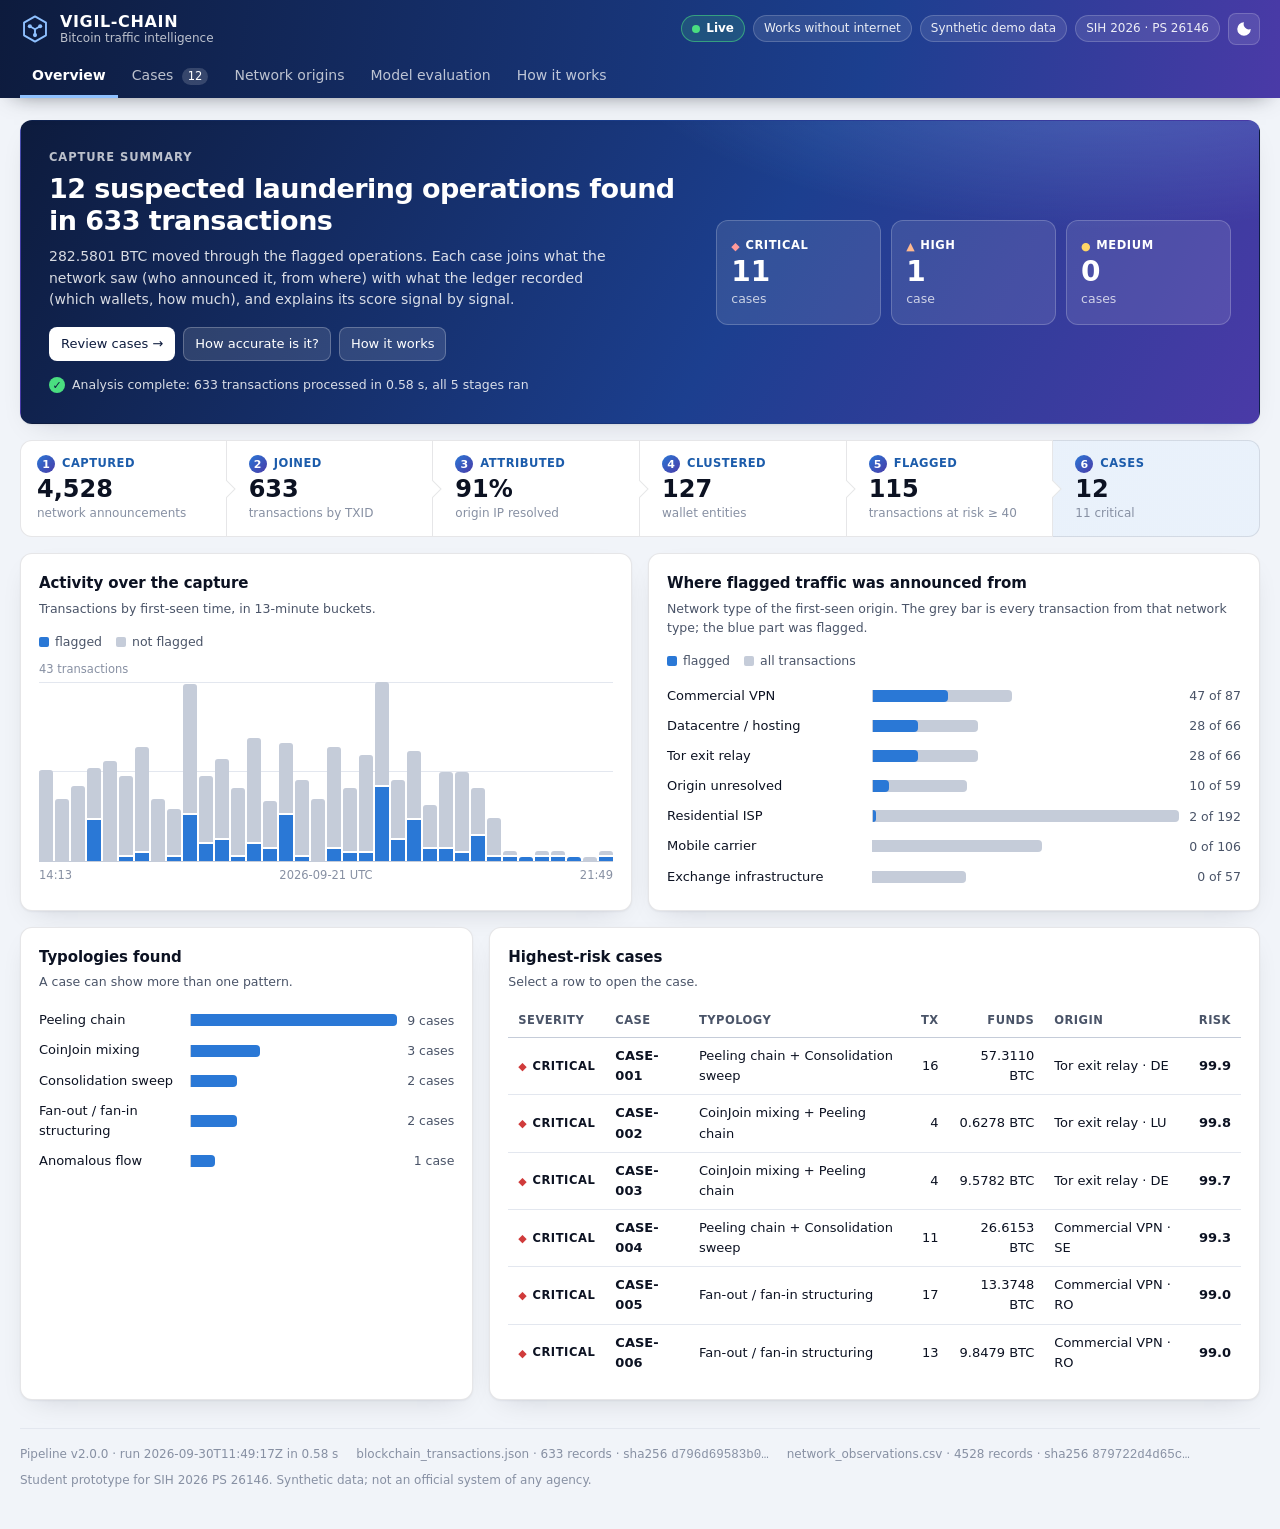
==== commit 7b385dd7: "style: show a live status badge; reword the offline claim as 'Works without internet'" ====
--- a/docs/index.html
+++ b/docs/index.html
@@ -62,7 +62,10 @@
 .pills { display: flex; align-items: center; gap: 8px; flex-wrap: wrap; justify-content: flex-end; }
 .pill { display: inline-flex; align-items: center; gap: 6px; border: 1px solid rgba(255,255,255,0.18); border-radius: 999px;
   padding: 3px 10px; font-size: 12px; color: rgba(255,255,255,0.9); background: rgba(255,255,255,0.10); white-space: nowrap; }
-.pill.ok i { width: 7px; height: 7px; border-radius: 50%; background: #4ade80; box-shadow: 0 0 0 3px rgba(74,222,128,0.25); }
+.pill.ok { border-color: rgba(74,222,128,0.55); background: rgba(74,222,128,0.16); color: #fff; font-weight: 600; }
+.pill.ok i { width: 8px; height: 8px; border-radius: 50%; background: #4ade80; animation: pulse 1.8s ease-out infinite; }
+@keyframes pulse { 0% { box-shadow: 0 0 0 0 rgba(74,222,128,0.7); } 100% { box-shadow: 0 0 0 7px rgba(74,222,128,0); } }
+@media (prefers-reduced-motion: reduce) { .pill.ok i { animation: none; box-shadow: 0 0 0 3px rgba(74,222,128,0.25); } }
 .icon-btn { display: inline-grid; place-items: center; width: 32px; height: 32px; border-radius: 8px;
   border: 1px solid rgba(255,255,255,0.18); background: rgba(255,255,255,0.10); color: #fff; }
 .icon-btn:hover { background: rgba(255,255,255,0.22); }
@@ -117,6 +120,8 @@
               linear-gradient(118deg, var(--brand-1), var(--brand-2) 58%, var(--brand-3));
   --critical: #ff9a9a; --serious: #ffb98f; --warning: #ffd666; }
 .hero .eyebrow { color: rgba(255,255,255,0.72); }
+.hero .ran { display: inline-flex; align-items: center; gap: 7px; margin-top: 14px; font-size: 12.5px; color: rgba(255,255,255,0.84); }
+.hero .ran i { width: 16px; height: 16px; border-radius: 50%; background: #4ade80; color: #0d1b3d; display: inline-grid; place-items: center; font-style: normal; font-size: 11px; font-weight: 700; }
 .hero .btn { background: rgba(255,255,255,0.12); border-color: rgba(255,255,255,0.24); color: #fff; }
 .hero .btn:hover { background: rgba(255,255,255,0.24); }
 .hero .btn.primary, .hero .btn.primary:hover { background: #fff; color: #0d1b3d; filter: none; }
@@ -286,8 +291,9 @@
       <span><b>VIGIL-CHAIN</b><small>Bitcoin traffic intelligence</small></span>
     </a>
     <div class="pills">
-      <span class="pill ok"><i aria-hidden="true"></i>Offline &middot; air-gapped</span>
-      <span class="pill">Synthetic demo data</span>
+      <span class="pill ok" data-tip="&lt;b&gt;System running&lt;/b&gt;All five pipeline stages completed on this capture."><i aria-hidden="true"></i><span id="status-text">Live</span></span>
+      <span class="pill" data-tip="&lt;b&gt;Air-gap ready&lt;/b&gt;The analysis makes no network call. It runs the same on a machine with no internet.">Works without internet</span>
+      <span class="pill hide-sm">Synthetic demo data</span>
       <span class="pill hide-sm">SIH 2026 &middot; PS 26146</span>
       <button class="icon-btn" id="theme" type="button" aria-label="Switch between light and dark theme" title="Switch theme">
         <svg width="18" height="18" viewBox="0 0 24 24" aria-hidden="true"><path d="M12 3a9 9 0 1 0 9 9 7 7 0 0 1-9-9z" fill="currentColor"/></svg>
@@ -325,7 +331,7 @@
 <div id="tip" role="tooltip"></div>
 <div id="toast" role="status" aria-live="polite"></div>
 
-<script id="vigil-data" type="application/json">{"meta":{"pipeline_version":"2.0.0","generated_at":"2026-09-30T11:44:52Z","sources":[{"file":"blockchain_transactions.json","sha256":"d796d69583b01deb3c4e212cdde7cf290d0a3e132b9b77c4be2592409134ea8c","records":633},{"file":"network_observations.csv","sha256":"879722d4d65c0af12d8719b188f96443b9447466c5f455ec9842c51c08712200","records":4528}],"model":{"pipeline_version":"2.0.0","architecture":"GraphSAGE mean, 2 layers, hidden 24; logistic risk fusion","training_data":"simulated traffic (src/simulation/generator.py)","gnn_seeds":[101,102,103,104,105,106,107,108,109,110,111,112],"fusion_seeds":[201,202,203,204,205,206],"gnn_train_transactions":7663,"gnn_train_positives":1116,"gnn_final_loss":0.0682,"fusion_train_transactions":3677,"tx_features":["log_value","log_inputs","log_outputs","log_fee_rate","output_ratio","equal_out_frac","log_respend","log_next_spend","log_in_degree","log_out_degree"],"evidence":["gnn_prob","anomaly","origin_tor","origin_vpn","origin_hosting","origin_exchange","peel_chain","coinjoin","velocity","origin_burst"],"origin_signals":["lead_term","sensor_agreement","relay_ratio","single_announcer"],"origin_calibration_transactions":11340,"sha256":"b9aaf2003395007db2a25df01aa88be20819f304ea2742f08e9f9e74195f751e","file":"vigil_chain_v1.npz"},"geo_source":"bundled offline CIDR table","runtime_s":0.71},"summary":{"observations":4528,"transactions":633,"origin_attributed":574,"origin_unresolved":59,"unobserved_transactions":0,"uncorrelated_observations":0,"observed_txids":633,"wallet_addresses":1938,"origin_ips":128,"graph_nodes":2699,"graph_edges":3286,"flow_edges":709,"entities":127,"peel_chains":16,"coinjoin_transactions":3,"flagged_transactions":115,"cases":12,"cases_by_severity":{"CRITICAL":11,"HIGH":1,"MEDIUM":0},"transactions_by_severity":{"CRITICAL":79,"HIGH":26,"MEDIUM":10,"LOW":518},"capture_start":1790000023.3746,"capture_end":1790027351.3329},"cases":[{"risk_score":99.9,"mean_risk":99.6,"severity":"CRITICAL","typology":"Peeling chain + Consolidation sweep","typology_tags":["Peeling chain","Consolidation sweep"],"tx_count":16,"inflow_btc":57.31104796,"peel_hops":15,"peeled_btc":18.860457,"first_seen":1790013703.8377,"last_seen":1790027351.3329,"duration":"3 h 47 min","origins":[{"ip":"185.220.100.212","transactions":4,"country":"DE","asn":"AS205100","asn_org":"F3 Netze e.V. (Tor exit relays)","category":"tor_exit","category_label":"Tor exit relay","mean_confidence":1.0,"resolved":true},{"ip":"185.220.100.145","transactions":3,"country":"DE","asn":"AS205100","asn_org":"F3 Netze e.V. (Tor exit relays)","category":"tor_exit","category_label":"Tor exit relay","mean_confidence":1.0,"resolved":true},{"ip":"104.244.77.5","transactions":2,"country":"LU","asn":"AS53667","asn_org":"FranTech Solutions (Tor exit hosting)","category":"tor_exit","category_label":"Tor exit relay","mean_confidence":1.0,"resolved":true},{"ip":"185.220.101.243","transactions":2,"country":"DE","asn":"AS205100","asn_org":"F3 Netze e.V. (Tor exit relays)","category":"tor_exit","category_label":"Tor exit relay","mean_confidence":1.0,"resolved":true},{"ip":"185.220.101.58","transactions":2,"country":"DE","asn":"AS205100","asn_org":"F3 Netze e.V. (Tor exit relays)","category":"tor_exit","category_label":"Tor exit relay","mean_confidence":1.0,"resolved":true},{"ip":"185.220.101.32","transactions":1,"country":"DE","asn":"AS205100","asn_org":"F3 Netze e.V. (Tor exit relays)","category":"tor_exit","category_label":"Tor exit relay","mean_confidence":1.0,"resolved":true},{"ip":"159.65.137.48","transactions":1,"country":"US","asn":"AS14061","asn_org":"DigitalOcean LLC","category":"hosting","category_label":"Datacentre / hosting","mean_confidence":0.062,"resolved":false},{"ip":"159.65.242.168","transactions":1,"country":"US","asn":"AS14061","asn_org":"DigitalOcean LLC","category":"hosting","category_label":"Datacentre / hosting","mean_confidence":0.122,"resolved":false}],"entities":[{"entity_id":"ENTITY_029","addresses":8}],"terminal_outputs":[{"address":"bc1q3dp6eun560dd4q4a0tgeac5j0t0d7clg79u4gl","amount_btc":38.44994597,"status":"unspent at end of capture"},{"address":"bc1qz20gscpkdaejdk2ddlmm063uw0aafj4ztgwrfs","amount_btc":11.87803864,"status":"unspent at end of capture"},{"address":"bc1qktrhz3qcp6y87xajrqhzyt4fmvjggyjvaamjq4","amount_btc":1.84773859,"status":"unspent at end of capture"},{"address":"1rs4Mz3k4mFpExNJE2KE5iWdHCJTPqT77S","amount_btc":1.45433624,"status":"unspent at end of capture"},{"address":"bc1q0ykhwv68j6n7pwupuyl7z3urp9m9hpttrpcddp","amount_btc":1.25873349,"status":"unspent at end of capture"},{"address":"bc1qftqdg579vnaclm85q823wj4hwajkze9lm8k500","amount_btc":1.18321023,"status":"unspent at end of capture"}],"terminal_output_count":9,"factors":[{"key":"gnn_prob","factor":"Graph neural network: laundering-topology probability","value":0.9998,"shap_log_odds":6.2064,"share_pct":66.5,"impact":"+6.21"},{"key":"origin_tor","factor":"First-seen origin is a Tor exit relay","value":0.875,"shap_log_odds":1.7777,"share_pct":19.0,"impact":"+1.78"},{"key":"peel_chain","factor":"Member of a multi-hop peeling chain","value":0.9375,"shap_log_odds":0.6473,"share_pct":6.9,"impact":"+0.65"},{"key":"origin_exchange","factor":"Origin is not known exchange infrastructure","value":0.0,"shap_log_odds":0.374,"share_pct":4.0,"impact":"+0.37"},{"key":"origin_hosting","factor":"Origin is not a datacentre / hosting range","value":0.0,"shap_log_odds":0.2357,"share_pct":2.5,"impact":"+0.24"},{"key":"velocity","factor":"Funds re-spent within minutes","value":0.1496,"shap_log_odds":0.0893,"share_pct":1.0,"impact":"+0.09"},{"key":"origin_vpn","factor":"Origin is not a commercial VPN range","value":0.0,"shap_log_odds":-0.0657,"share_pct":0.0,"impact":"-0.07"},{"key":"origin_burst","factor":"Burst of transactions from the same origin IP","value":0.0781,"shap_log_odds":-0.0564,"share_pct":0.0,"impact":"-0.06"},{"key":"anomaly","factor":"Isolation Forest: statistical outlier score","value":0.4767,"shap_log_odds":0.0041,"share_pct":0.0,"impact":"+0.00"},{"key":"coinjoin","factor":"No equal-output mixing structure","value":0.0,"shap_log_odds":-0.0006,"share_pct":0.0,"impact":"-0.00"}],"base_value_log_odds":-2.9617,"gnn_drivers":[{"feature":"log_value","label":"transaction value","log_odds_drop":24.5},{"feature":"log_fee_rate","label":"fee relative to value","log_odds_drop":3.832},{"feature":"equal_out_frac","label":"share of equal-valued outputs","log_odds_drop":2.462},{"feature":"log_inputs","label":"number of inputs","log_odds_drop":2.005}],"transactions":[{"txid":"5086853436d2662e7927ef8c202b68a44d8d186d309f499a9af49bce17ed23ab","timestamp":1790013703.8377,"risk_score":99.9,"severity":"CRITICAL","bridge":false,"inputs":1,"outputs":2,"value_btc":57.31104796,"fee_btc":4.723e-05,"origin_ip":"185.220.100.212","origin_confidence":1.0,"origin_lead_ms":152.3,"origin_country":"DE","origin_category":"tor_exit","gnn_prob":0.999,"anomaly":0.5452,"evidence":[0.999,0.545,1.0,0.0,0.0,0.0,1.0,0.0,0.203,0.0],"shap":[6.2,0.056,2.062,-0.066,0.236,0.374,0.699,-0.001,0.05,-0.105]},{"txid":"23f64a203c50a56f08697bc044e0ebeaadaabe4139642956f994967cfeb510ae","timestamp":1790014182.1853,"risk_score":99.9,"severity":"CRITICAL","bridge":false,"inputs":1,"outputs":2,"value_btc":55.10277816,"fee_btc":3.991e-05,"origin_ip":"185.220.100.145","origin_confidence":1.0,"origin_lead_ms":225.8,"origin_country":"DE","origin_category":"tor_exit","gnn_prob":1.0,"anomaly":0.4555,"evidence":[1.0,0.456,1.0,0.0,0.0,0.0,1.0,0.0,0.205,0.25],"shap":[6.208,-0.012,2.062,-0.066,0.236,0.374,0.699,-0.001,0.048,0.051]},{"txid":"518ef981a1a078b919471bd850f654b214f3f44a69af2567be566adbb0acf796","timestamp":1790014657.0384,"risk_score":99.9,"severity":"CRITICAL","bridge":false,"inputs":1,"outputs":2,"value_btc":54.76305763,"fee_btc":2.457e-05,"origin_ip":"185.220.100.145","origin_confidence":1.0,"origin_lead_ms":30.5,"origin_country":"DE","origin_category":"tor_exit","gnn_prob":0.9995,"anomaly":0.489,"evidence":[1.0,0.489,1.0,0.0,0.0,0.0,1.0,0.0,0.205,0.25],"shap":[6.204,0.013,2.062,-0.066,0.236,0.374,0.699,-0.001,0.048,0.051]},{"txid":"28344ab92f6c081c6838a0e85b0bd55eca7b9230694b7e0f5808ffcbb54161e5","timestamp":1790015966.9666,"risk_score":99.9,"severity":"CRITICAL","bridge":false,"inputs":1,"outputs":2,"value_btc":53.14977923,"fee_btc":3.207e-05,"origin_ip":"185.220.101.243","origin_confidence":1.0,"origin_lead_ms":124.1,"origin_country":"DE","origin_category":"tor_exit","gnn_prob":1.0,"anomaly":0.4597,"evidence":[1.0,0.46,1.0,0.0,0.0,0.0,1.0,0.0,0.013,0.25],"shap":[6.208,-0.009,2.062,-0.066,0.236,0.374,0.699,-0.001,0.19,0.051]},{"txid":"25b7a5e8b311b9bc12cc63f6bad22895498eff75347e8d757992e1a0563504d6","timestamp":1790017264.9501,"risk_score":99.9,"severity":"CRITICAL","bridge":false,"inputs":1,"outputs":2,"value_btc":52.80638348,"fee_btc":3.534e-05,"origin_ip":"104.244.77.5","origin_confidence":1.0,"origin_lead_ms":50.3,"origin_country":"LU","origin_category":"tor_exit","gnn_prob":0.9998,"anomaly":0.4532,"evidence":[1.0,0.453,1.0,0.0,0.0,0.0,1.0,0.0,0.29,0.25],"shap":[6.206,-0.014,2.062,-0.066,0.236,0.374,0.699,-0.001,-0.015,0.051]},{"txid":"6dcf2b8ace75c39efae2158cfd775af1edd49e628ac17435aeb4d039f0df6bc5","timestamp":1790017636.0497,"risk_score":99.8,"severity":"CRITICAL","bridge":false,"inputs":1,"outputs":2,"value_btc":50.95860955,"fee_btc":7.89e-05,"origin_ip":"185.220.100.145","origin_confidence":1.0,"origin_lead_ms":60.7,"origin_country":"DE","origin_category":"tor_exit","gnn_prob":0.9999,"anomaly":0.4597,"evidence":[1.0,0.46,1.0,0.0,0.0,0.0,1.0,0.0,0.29,0.0],"shap":[6.207,-0.009,2.062,-0.066,0.236,0.374,0.699,-0.001,-0.015,-0.105]},{"txid":"d91f1d329f5650f03495177bb2925ad317ed3fcca639305650bbef8ceaa42c64","timestamp":1790018445.243,"risk_score":99.9,"severity":"CRITICAL","bridge":false,"inputs":1,"outputs":2,"value_btc":49.36112608,"fee_btc":4.714e-05,"origin_ip":"185.220.101.243","origin_confidence":1.0,"origin_lead_ms":104.2,"origin_country":"DE","origin_category":"tor_exit","gnn_prob":1.0,"anomaly":0.4571,"evidence":[1.0,0.457,1.0,0.0,0.0,0.0,1.0,0.0,0.067,0.25],"shap":[6.208,-0.011,2.062,-0.066,0.236,0.374,0.699,-0.001,0.15,0.051]},{"txid":"4d7cc88e32f06983dcae531465f669ad3ecc386136267162f1d5d9e2416314e3","timestamp":1790019339.0364,"risk_score":99.9,"severity":"CRITICAL","bridge":false,"inputs":1,"outputs":2,"value_btc":47.75657233,"fee_btc":3.386e-05,"origin_ip":"185.220.100.212","origin_confidence":1.0,"origin_lead_ms":119.6,"origin_country":"DE","origin_category":"tor_exit","gnn_prob":1.0,"anomaly":0.4517,"evidence":[1.0,0.452,1.0,0.0,0.0,0.0,1.0,0.0,0.051,0.0],"shap":[6.208,-0.015,2.062,-0.066,0.236,0.374,0.699,-0.001,0.162,-0.105]},{"txid":"7e76185efe159dfbce46edcc9704245ec91b3bc91f11cb27ebb5e9dc8849ff72","timestamp":1790020608.1686,"risk_score":99.9,"severity":"CRITICAL","bridge":false,"inputs":1,"outputs":2,"value_btc":47.20129211,"fee_btc":3.813e-05,"origin_ip":"104.244.77.5","origin_confidence":1.0,"origin_lead_ms":151.7,"origin_country":"LU","origin_category":"tor_exit","gnn_prob":1.0,"anomaly":0.4589,"evidence":[1.0,0.459,1.0,0.0,0.0,0.0,1.0,0.0,0.09,0.0],"shap":[6.208,-0.009,2.062,-0.066,0.236,0.374,0.699,-0.001,0.134,-0.105]},{"txid":"977972c07056f4ecc7df988cdd52c9bd36dd18c3d138c06eb625b8b0bbe25822","timestamp":1790021331.9619,"risk_score":99.9,"severity":"CRITICAL","bridge":false,"inputs":1,"outputs":2,"value_btc":45.91960955,"fee_btc":2.925e-05,"origin_ip":"185.220.100.212","origin_confidence":1.0,"origin_lead_ms":111.7,"origin_country":"DE","origin_category":"tor_exit","gnn_prob":1.0,"anomaly":0.4614,"evidence":[1.0,0.461,1.0,0.0,0.0,0.0,1.0,0.0,0.09,0.0],"shap":[6.208,-0.008,2.062,-0.066,0.236,0.374,0.699,-0.001,0.134,-0.105]},{"txid":"0181644f8e43108efe268636be2baef8525b37319f087bc537d1886d16736766","timestamp":1790022263.774,"risk_score":99.9,"severity":"CRITICAL","bridge":false,"inputs":1,"outputs":2,"value_btc":44.22193869,"fee_btc":3.738e-05,"origin_ip":"185.220.101.32","origin_confidence":1.0,"origin_lead_ms":48.4,"origin_country":"DE","origin_category":"tor_exit","gnn_prob":1.0,"anomaly":0.4591,"evidence":[1.0,0.459,1.0,0.0,0.0,0.0,1.0,0.0,0.045,0.0],"shap":[6.208,-0.009,2.062,-0.066,0.236,0.374,0.699,-0.001,0.167,-0.105]},{"txid":"63011880ce89835073d2d088638aa669cc2406a8d275cc5f7b0d48b5501c9315","timestamp":1790023392.2764,"risk_score":98.3,"severity":"CRITICAL","bridge":false,"inputs":1,"outputs":2,"value_btc":43.72032496,"fee_btc":6.087e-05,"origin_ip":"159.65.242.168","origin_confidence":0.122,"origin_lead_ms":105.8,"origin_country":"US","origin_category":"hosting","gnn_prob":1.0,"anomaly":0.4332,"evidence":[1.0,0.433,0.0,0.0,0.0,0.0,1.0,0.0,0.344,0.0],"shap":[6.208,-0.029,-0.216,-0.066,0.236,0.374,0.699,-0.001,-0.055,-0.105]},{"txid":"fe8893f7552ac0dc1b3bda728d6377111390fd2ae1c6f576c494faf20e1bfd29","timestamp":1790023712.4823,"risk_score":99.8,"severity":"CRITICAL","bridge":false,"inputs":1,"outputs":2,"value_btc":42.4615306,"fee_btc":5.429e-05,"origin_ip":"185.220.101.58","origin_confidence":1.0,"origin_lead_ms":75.2,"origin_country":"DE","origin_category":"tor_exit","gnn_prob":0.9996,"anomaly":0.4386,"evidence":[1.0,0.439,1.0,0.0,0.0,0.0,1.0,0.0,0.344,0.0],"shap":[6.205,-0.025,2.062,-0.066,0.236,0.374,0.699,-0.001,-0.055,-0.105]},{"txid":"71eb197de416ac762b0c39b9987e5d226fdb4691a7de47b523e0a8988a900483","timestamp":1790024460.306,"risk_score":99.9,"severity":"CRITICAL","bridge":false,"inputs":1,"outputs":2,"value_btc":41.00714007,"fee_btc":2.128e-05,"origin_ip":"185.220.101.58","origin_confidence":1.0,"origin_lead_ms":28.2,"origin_country":"DE","origin_category":"tor_exit","gnn_prob":0.9995,"anomaly":0.4699,"evidence":[0.999,0.47,1.0,0.0,0.0,0.0,1.0,0.0,0.083,0.0],"shap":[6.204,-0.001,2.062,-0.066,0.236,0.374,0.699,-0.001,0.139,-0.105]},{"txid":"c60b488b517d850bdc361b5f793b5eb76b6f5fe03e0d54932c131b28680fba01","timestamp":1790025241.417,"risk_score":99.9,"severity":"CRITICAL","bridge":false,"inputs":1,"outputs":2,"value_btc":39.63322097,"fee_btc":6.477e-05,"origin_ip":"185.220.100.212","origin_confidence":1.0,"origin_lead_ms":5.3,"origin_country":"DE","origin_category":"tor_exit","gnn_prob":0.9997,"anomaly":0.5217,"evidence":[1.0,0.522,1.0,0.0,0.0,0.0,1.0,0.0,0.074,0.0],"shap":[6.206,0.038,2.062,-0.066,0.236,0.374,0.699,-0.001,0.145,-0.105]},{"txid":"be1087c6fb367067f9a15657cd02582979a522468acb6855fc0ef38e4f965649","timestamp":1790027351.3329,"risk_score":97.5,"severity":"CRITICAL","bridge":false,"inputs":8,"outputs":1,"value_btc":11.87814779,"fee_btc":0.00010915,"origin_ip":"159.65.137.48","origin_confidence":0.062,"origin_lead_ms":43.5,"origin_country":"US","origin_category":"hosting","gnn_prob":0.9998,"anomaly":0.6142,"evidence":[1.0,0.614,0.0,0.0,0.0,0.0,0.0,0.0,0.0,0.0],"shap":[6.206,0.108,-0.216,-0.066,0.236,0.374,-0.13,-0.001,0.2,-0.105]}],"edges":[[0,1,55.10277816],[0,15,2.20822257],[1,2,54.76305763],[2,3,53.14977923],[2,15,1.61325383],[3,4,52.80638348],[4,5,50.95860955],[5,6,49.36112608],[5,15,1.59740457],[6,7,47.75657233],[6,15,1.60450661],[7,8,47.20129211],[8,9,45.91960955],[8,15,1.28164443],[9,10,44.22193869],[9,15,1.69764161],[10,11,43.72032496],[10,15,0.50157635],[11,12,42.4615306],[12,13,41.00714007],[13,14,39.63322097],[13,15,1.37389782]],"notes":"Investigative lead generated by VIGIL-CHAIN from traffic metadata. Origin attribution is a statistical estimate and the risk score is a model output: both direct further inquiry and must be corroborated before being relied on as evidence.","narrative":"16 linked transactions carrying 57.3110 BTC over 3 h 47 min. A 15-hop peeling chain splits off 18.8605 BTC in small outputs while forwarding the remainder each hop. Outputs from earlier hops are swept together into a single address. The origin was resolved to 6 IP addresses; most frequent is 185.220.100.212 (Tor exit relay, DE, AS205100) with mean attribution confidence 1.00. A Tor exit identifies the relay, not the sender. For 2 transactions the origin could not be resolved: only relays were seen announcing. Largest onward output: 38.4499 BTC at bc1q3dp6eun560dd4q4a0tgeac5j0t0d7clg79u4gl (unspent at end of capture).","case_id":"CASE-001","evidence_hash":"b1dc56eb3035bb2cd011c0f31fcda8b6e827d263b6736aef1815237dd692586c"},{"risk_score":99.8,"mean_risk":99.3,"severity":"CRITICAL","typology":"CoinJoin mixing + Peeling chain","typology_tags":["CoinJoin mixing","Peeling chain"],"tx_count":4,"inflow_btc":0.62784128,"peel_hops":3,"peeled_btc":0.01501841,"first_seen":1790005079.31,"last_seen":1790008023.654,"duration":"49 min 4 s","origins":[{"ip":"104.244.77.12","transactions":1,"country":"LU","asn":"AS53667","asn_org":"FranTech Solutions (Tor exit hosting)","category":"tor_exit","category_label":"Tor exit relay","mean_confidence":1.0,"resolved":true},{"ip":"185.220.101.243","transactions":1,"country":"DE","asn":"AS205100","asn_org":"F3 Netze e.V. (Tor exit relays)","category":"tor_exit","category_label":"Tor exit relay","mean_confidence":1.0,"resolved":true},{"ip":"185.220.101.58","transactions":1,"country":"DE","asn":"AS205100","asn_org":"F3 Netze e.V. (Tor exit relays)","category":"tor_exit","category_label":"Tor exit relay","mean_confidence":1.0,"resolved":true},{"ip":"73.107.13.85","transactions":1,"country":"US","asn":"AS7922","asn_org":"Comcast Cable","category":"residential","category_label":"Residential ISP","mean_confidence":0.227,"resolved":false}],"entities":[],"terminal_outputs":[{"address":"1qr9Yw991UJRK62hiASmGXffRXDM4gBDdC","amount_btc":0.1,"status":"unspent at end of capture"},{"address":"1j4nQTjmRnJwkxMnMYDWnu3N46faPxCKws","amount_btc":0.1,"status":"unspent at end of capture"},{"address":"bc1qyc6fgx36jq5uypcmhmxp7fxg7y6v7npnhnqm7p","amount_btc":0.1,"status":"unspent at end of capture"},{"address":"3zUK92AFnXYcZNUs9qRim4QdQmDGcUWYhD","amount_btc":0.1,"status":"unspent at end of capture"},{"address":"1Qe9jnfyQg7BM24RdFw54err7sYfStAtmQ","amount_btc":0.08488883,"status":"unspent at end of capture"},{"address":"bc1q7w082dkdsawtpnp5u5nmalr0hlzg5w29eegpq4","amount_btc":0.03393363,"status":"unspent at end of capture"}],"terminal_output_count":13,"factors":[{"key":"gnn_prob","factor":"Graph neural network: laundering-topology probability","value":0.9996,"shap_log_odds":6.2046,"share_pct":72.7,"impact":"+6.20"},{"key":"origin_tor","factor":"First-seen origin is a Tor exit relay","value":0.75,"shap_log_odds":1.4929,"share_pct":17.5,"impact":"+1.49"},{"key":"origin_exchange","factor":"Origin is not known exchange infrastructure","value":0.0,"shap_log_odds":0.374,"share_pct":4.4,"impact":"+0.37"},{"key":"origin_hosting","factor":"Origin is not a datacentre / hosting range","value":0.0,"shap_log_odds":0.2357,"share_pct":2.8,"impact":"+0.24"},{"key":"peel_chain","factor":"Not part of a multi-hop peeling chain","value":0.375,"shap_log_odds":0.1809,"share_pct":2.1,"impact":"+0.18"},{"key":"origin_burst","factor":"Burst of transactions from the same origin IP","value":0.0,"shap_log_odds":-0.1053,"share_pct":0.0,"impact":"-0.11"},{"key":"origin_vpn","factor":"Origin is not a commercial VPN range","value":0.0,"shap_log_odds":-0.0657,"share_pct":0.0,"impact":"-0.07"},{"key":"coinjoin","factor":"No equal-output mixing structure","value":0.125,"shap_log_odds":0.0294,"share_pct":0.3,"impact":"+0.03"},{"key":"velocity","factor":"Funds re-spent within minutes","value":0.2523,"shap_log_odds":0.0133,"share_pct":0.2,"impact":"+0.01"},{"key":"anomaly","factor":"Isolation Forest: statistical outlier score","value":0.4654,"shap_log_odds":-0.0045,"share_pct":0.0,"impact":"-0.00"}],"base_value_log_odds":-2.9617,"gnn_drivers":[{"feature":"output_ratio","label":"small-to-large output ratio","log_odds_drop":15.859},{"feature":"log_outputs","label":"number of outputs","log_odds_drop":10.128},{"feature":"log_fee_rate","label":"fee relative to value","log_odds_drop":8.069},{"feature":"log_inputs","label":"number of inputs","log_odds_drop":4.618}],"transactions":[{"txid":"719aa3f77beeb2599c7f328cf727cbee54fc082ee16712d5a6a836a35262e350","timestamp":1790005079.31,"risk_score":99.7,"severity":"CRITICAL","bridge":false,"inputs":5,"outputs":10,"value_btc":0.62784128,"fee_btc":7.551e-05,"origin_ip":"185.220.101.58","origin_confidence":1.0,"origin_lead_ms":166.9,"origin_country":"DE","origin_category":"tor_exit","gnn_prob":0.9997,"anomaly":0.6156,"evidence":[1.0,0.616,1.0,0.0,0.0,0.0,0.0,0.5,0.494,0.0],"shap":[6.206,0.109,2.062,-0.066,0.236,0.374,-0.13,0.119,-0.166,-0.105]},{"txid":"32c3d6cd427ac83b30755703a3ee752c7e5e488a68b0747fe81e45402e88a12b","timestamp":1790005290.9518,"risk_score":99.7,"severity":"CRITICAL","bridge":false,"inputs":1,"outputs":2,"value_btc":0.1,"fee_btc":3.303e-05,"origin_ip":"185.220.101.243","origin_confidence":1.0,"origin_lead_ms":61.1,"origin_country":"DE","origin_category":"tor_exit","gnn_prob":1.0,"anomaly":0.4146,"evidence":[1.0,0.415,1.0,0.0,0.0,0.0,0.5,0.0,0.494,0.0],"shap":[6.208,-0.043,2.062,-0.066,0.236,0.374,0.285,-0.001,-0.166,-0.105]},{"txid":"8d82c52a04eb792ab2108b6c603a020e37332d3e76b7bc01bafdef513b5def51","timestamp":1790006662.1077,"risk_score":99.8,"severity":"CRITICAL","bridge":false,"inputs":1,"outputs":2,"value_btc":0.09751875,"fee_btc":2.914e-05,"origin_ip":"104.244.77.12","origin_confidence":1.0,"origin_lead_ms":29.2,"origin_country":"LU","origin_category":"tor_exit","gnn_prob":1.0,"anomaly":0.3995,"evidence":[1.0,0.4,1.0,0.0,0.0,0.0,0.5,0.0,0.011,0.0],"shap":[6.208,-0.054,2.062,-0.066,0.236,0.374,0.285,-0.001,0.192,-0.105]},{"txid":"26ab0126eba0d9278b01f419f0b28e9ff0c4e5f83e564ecd54e2f5be1a6515a5","timestamp":1790008023.654,"risk_score":98.0,"severity":"CRITICAL","bridge":false,"inputs":1,"outputs":2,"value_btc":0.09359079,"fee_btc":3.059e-05,"origin_ip":"73.107.13.85","origin_confidence":0.227,"origin_lead_ms":171.7,"origin_country":"US","origin_category":"residential","gnn_prob":0.9985,"anomaly":0.4318,"evidence":[0.999,0.432,0.0,0.0,0.0,0.0,0.5,0.0,0.011,0.0],"shap":[6.197,-0.03,-0.216,-0.066,0.236,0.374,0.285,-0.001,0.192,-0.105]}],"edges":[[0,1,0.1],[1,2,0.09751875],[2,3,0.09359079]],"notes":"Investigative lead generated by VIGIL-CHAIN from traffic metadata. Origin attribution is a statistical estimate and the risk score is a model output: both direct further inquiry and must be corroborated before being relied on as evidence.","narrative":"4 linked transactions carrying 0.6278 BTC over 49 min 4 s. An equal-output mixing round breaks the link between senders and receivers. A 3-hop peeling chain splits off 0.0150 BTC in small outputs while forwarding the remainder each hop. The origin was resolved to 3 IP addresses; most frequent is 104.244.77.12 (Tor exit relay, LU, AS53667) with mean attribution confidence 1.00. A Tor exit identifies the relay, not the sender. For 1 transaction the origin could not be resolved: only relays were seen announcing. Largest onward output: 0.1000 BTC at 1qr9Yw991UJRK62hiASmGXffRXDM4gBDdC (unspent at end of capture).","case_id":"CASE-002","evidence_hash":"c210a95e7610272b299a33d0f936da33cfc56282099b4599e6368a7ac37a93ae"},{"risk_score":99.7,"mean_risk":98.9,"severity":"CRITICAL","typology":"CoinJoin mixing + Peeling chain","typology_tags":["CoinJoin mixing","Peeling chain"],"tx_count":4,"inflow_btc":9.57821374,"peel_hops":3,"peeled_btc":0.11935013,"first_seen":1790017363.3247,"last_seen":1790017667.2231,"duration":"5 min 4 s","origins":[{"ip":"185.220.100.212","transactions":2,"country":"DE","asn":"AS205100","asn_org":"F3 Netze e.V. (Tor exit relays)","category":"tor_exit","category_label":"Tor exit relay","mean_confidence":1.0,"resolved":true},{"ip":"104.244.77.5","transactions":1,"country":"LU","asn":"AS53667","asn_org":"FranTech Solutions (Tor exit hosting)","category":"tor_exit","category_label":"Tor exit relay","mean_confidence":1.0,"resolved":true},{"ip":"185.220.101.94","transactions":1,"country":"DE","asn":"AS205100","asn_org":"F3 Netze e.V. (Tor exit relays)","category":"tor_exit","category_label":"Tor exit relay","mean_confidence":0.396,"resolved":false}],"entities":[],"terminal_outputs":[{"address":"3fRXz29UwpuNVmaMc65Bvujr3oHK93vFzJ","amount_btc":1.0,"status":"unspent at end of capture"},{"address":"3eq8tPvVQo2BNdXyrCYgVwdxgD8ujBQWB7","amount_btc":1.0,"status":"unspent at end of capture"},{"address":"3N1Uziy2kcmGFMQLY1tn7vV6upoCzPDtim","amount_btc":1.0,"status":"unspent at end of capture"},{"address":"bc1qfwvgvjqxnhwz59gwmvqukpnqd0h4kzu6j3p4qa","amount_btc":1.0,"status":"unspent at end of capture"},{"address":"3hx4E4bCj8Fs5KvXPkCyb7FZz8ymXSTNJS","amount_btc":1.0,"status":"unspent at end of capture"},{"address":"1EU1UAeKD6jqyE3KiC1W5tgQpWEfbw5XsF","amount_btc":1.0,"status":"unspent at end of capture"}],"terminal_output_count":19,"factors":[{"key":"gnn_prob","factor":"Graph neural network: laundering-topology probability","value":0.9976,"shap_log_odds":6.1896,"share_pct":72.6,"impact":"+6.19"},{"key":"origin_tor","factor":"First-seen origin is a Tor exit relay","value":0.75,"shap_log_odds":1.4929,"share_pct":17.5,"impact":"+1.49"},{"key":"origin_exchange","factor":"Origin is not known exchange infrastructure","value":0.0,"shap_log_odds":0.374,"share_pct":4.4,"impact":"+0.37"},{"key":"velocity","factor":"Funds re-spent within minutes","value":0.7587,"shap_log_odds":-0.3618,"share_pct":0.0,"impact":"-0.36"},{"key":"origin_hosting","factor":"Origin is not a datacentre / hosting range","value":0.0,"shap_log_odds":0.2357,"share_pct":2.8,"impact":"+0.24"},{"key":"peel_chain","factor":"Not part of a multi-hop peeling chain","value":0.375,"shap_log_odds":0.1809,"share_pct":2.1,"impact":"+0.18"},{"key":"origin_vpn","factor":"Origin is not a commercial VPN range","value":0.0,"shap_log_odds":-0.0657,"share_pct":0.0,"impact":"-0.07"},{"key":"coinjoin","factor":"No equal-output mixing structure","value":0.125,"shap_log_odds":0.0294,"share_pct":0.3,"impact":"+0.03"},{"key":"origin_burst","factor":"Burst of transactions from the same origin IP","value":0.1875,"shap_log_odds":0.012,"share_pct":0.1,"impact":"+0.01"},{"key":"anomaly","factor":"Isolation Forest: statistical outlier score","value":0.4827,"shap_log_odds":0.0086,"share_pct":0.1,"impact":"+0.01"}],"base_value_log_odds":-2.9617,"gnn_drivers":[{"feature":"log_outputs","label":"number of outputs","log_odds_drop":9.512},{"feature":"output_ratio","label":"small-to-large output ratio","log_odds_drop":9.145},{"feature":"log_next_spend","label":"time until the outputs were re-spent","log_odds_drop":6.088},{"feature":"log_inputs","label":"number of inputs","log_odds_drop":4.494}],"transactions":[{"txid":"5f226cac64a95a374cea340303c574a86a9e8846690d05de0eee6d36273e05c1","timestamp":1790017363.3247,"risk_score":99.7,"severity":"CRITICAL","bridge":false,"inputs":8,"outputs":16,"value_btc":9.57821374,"fee_btc":0.00023939,"origin_ip":"185.220.100.212","origin_confidence":1.0,"origin_lead_ms":54.2,"origin_country":"DE","origin_category":"tor_exit","gnn_prob":1.0,"anomaly":0.6517,"evidence":[1.0,0.652,1.0,0.0,0.0,0.0,0.0,0.5,0.537,0.25],"shap":[6.208,0.136,2.062,-0.066,0.236,0.374,-0.13,0.119,-0.198,0.051]},{"txid":"4cd83a68305a3601e399d35a11efe9997ccfadd114af3639fc80e31306a4e730","timestamp":1790017549.8465,"risk_score":96.4,"severity":"CRITICAL","bridge":false,"inputs":1,"outputs":2,"value_btc":1.0,"fee_btc":2.207e-05,"origin_ip":"185.220.101.94","origin_confidence":0.396,"origin_lead_ms":102.8,"origin_country":"DE","origin_category":"tor_exit","gnn_prob":1.0,"anomaly":0.4116,"evidence":[1.0,0.412,0.0,0.0,0.0,0.0,0.5,0.0,0.852,0.0],"shap":[6.208,-0.045,-0.216,-0.066,0.236,0.374,0.285,-0.001,-0.431,-0.105]},{"txid":"8db5fb1fcc612ebb12ebcbda602f5175ca573c65e05eabf4e971dacac8ef6196","timestamp":1790017597.8511,"risk_score":99.7,"severity":"CRITICAL","bridge":false,"inputs":1,"outputs":2,"value_btc":0.9747925,"fee_btc":1.48e-05,"origin_ip":"104.244.77.5","origin_confidence":1.0,"origin_lead_ms":105.0,"origin_country":"LU","origin_category":"tor_exit","gnn_prob":1.0,"anomaly":0.4104,"evidence":[1.0,0.41,1.0,0.0,0.0,0.0,0.5,0.0,0.852,0.25],"shap":[6.208,-0.046,2.062,-0.066,0.236,0.374,0.285,-0.001,-0.431,0.051]},{"txid":"60047ffdff74d8a84ef00b2ff59d49252adc0bec62d9b535a360e646adfd7e88","timestamp":1790017667.2231,"risk_score":99.7,"severity":"CRITICAL","bridge":false,"inputs":1,"outputs":2,"value_btc":0.90344057,"fee_btc":5.952e-05,"origin_ip":"185.220.100.212","origin_confidence":1.0,"origin_lead_ms":189.7,"origin_country":"DE","origin_category":"tor_exit","gnn_prob":0.9903,"anomaly":0.4572,"evidence":[0.99,0.457,1.0,0.0,0.0,0.0,0.5,0.0,0.794,0.25],"shap":[6.134,-0.011,2.062,-0.066,0.236,0.374,0.285,-0.001,-0.388,0.051]}],"edges":[[0,1,1.0],[1,2,0.9747925],[2,3,0.90344057]],"notes":"Investigative lead generated by VIGIL-CHAIN from traffic metadata. Origin attribution is a statistical estimate and the risk score is a model output: both direct further inquiry and must be corroborated before being relied on as evidence.","narrative":"4 linked transactions carrying 9.5782 BTC over 5 min 4 s. An equal-output mixing round breaks the link between senders and receivers. A 3-hop peeling chain splits off 0.1194 BTC in small outputs while forwarding the remainder each hop. The origin was resolved to 2 IP addresses; most frequent is 185.220.100.212 (Tor exit relay, DE, AS205100) with mean attribution confidence 1.00. A Tor exit identifies the relay, not the sender. For 1 transaction the origin could not be resolved: only relays were seen announcing. Largest onward output: 1.0000 BTC at 3fRXz29UwpuNVmaMc65Bvujr3oHK93vFzJ (unspent at end of capture).","case_id":"CASE-003","evidence_hash":"1347be29cc5df87c0144ab7c50a9e7712bb918ed3c0723672cb04b9d23c97c1e"},{"risk_score":99.3,"mean_risk":99.0,"severity":"CRITICAL","typology":"Peeling chain + Consolidation sweep","typology_tags":["Peeling chain","Consolidation sweep"],"tx_count":11,"inflow_btc":26.61533359,"peel_hops":10,"peeled_btc":16.86238507,"first_seen":1790002442.0126,"last_seen":1790004501.3904,"duration":"34 min 19 s","origins":[{"ip":"193.32.126.246","transactions":10,"country":"SE","asn":"AS39351","asn_org":"31173 Services AB (commercial VPN)","category":"vpn","category_label":"Commercial VPN","mean_confidence":1.0,"resolved":true},{"ip":"49.38.153.62","transactions":1,"country":"IN","asn":"AS55836","asn_org":"Reliance Jio Infocomm","category":"residential","category_label":"Residential ISP","mean_confidence":0.137,"resolved":false}],"entities":[{"entity_id":"ENTITY_046","addresses":5}],"terminal_outputs":[{"address":"bc1qdg6z6dkf5jsakpdrwrcljtmmngya7s30du9ehn","amount_btc":9.75264542,"status":"unspent at end of capture"},{"address":"bc1q68pcwrasmhm030khteg3qnkvae3fn4kww0avh8","amount_btc":6.97316241,"status":"unspent at end of capture"},{"address":"bc1q9589llhr5kkm8hhc7kh3gpjta9txj0v4mvmluc","amount_btc":2.79584036,"status":"unspent at end of capture"},{"address":"bc1qv943eaekxv78llfakph4a2eqzgxyy54pd84g4u","amount_btc":2.64165933,"status":"unspent at end of capture"},{"address":"bc1q5vmr4q73zpdarmhpzyky7g68qzzwdlmryw3cwk","amount_btc":2.08251933,"status":"unspent at end of capture"},{"address":"bc1qmvscg9tjwaxz9m53lttkdl0adh2ap2xmf3l5ws","amount_btc":1.63554895,"status":"unspent at end of capture"}],"terminal_output_count":7,"factors":[{"key":"gnn_prob","factor":"Graph neural network: laundering-topology probability","value":0.9929,"shap_log_odds":6.1539,"share_pct":74.5,"impact":"+6.15"},{"key":"origin_vpn","factor":"First-seen origin is a commercial VPN range","value":0.9091,"shap_log_odds":0.5976,"share_pct":7.2,"impact":"+0.60"},{"key":"peel_chain","factor":"Member of a multi-hop peeling chain","value":0.7862,"shap_log_odds":0.5219,"share_pct":6.3,"impact":"+0.52"},{"key":"velocity","factor":"Funds re-spent within minutes","value":0.8238,"shap_log_odds":-0.4101,"share_pct":0.0,"impact":"-0.41"},{"key":"origin_exchange","factor":"Origin is not known exchange infrastructure","value":0.0,"shap_log_odds":0.374,"share_pct":4.5,"impact":"+0.37"},{"key":"origin_burst","factor":"Burst of transactions from the same origin IP","value":0.755,"shap_log_odds":0.3673,"share_pct":4.4,"impact":"+0.37"},{"key":"origin_hosting","factor":"Origin is not a datacentre / hosting range","value":0.0,"shap_log_odds":0.2357,"share_pct":2.9,"impact":"+0.24"},{"key":"origin_tor","factor":"Origin is not a Tor exit relay","value":0.0,"shap_log_odds":-0.2156,"share_pct":0.0,"impact":"-0.22"},{"key":"anomaly","factor":"Isolation Forest: statistical outlier score","value":0.4909,"shap_log_odds":0.0147,"share_pct":0.2,"impact":"+0.01"},{"key":"coinjoin","factor":"No equal-output mixing structure","value":0.0,"shap_log_odds":-0.0006,"share_pct":0.0,"impact":"-0.00"}],"base_value_log_odds":-2.9617,"gnn_drivers":[{"feature":"log_value","label":"transaction value","log_odds_drop":16.873},{"feature":"log_next_spend","label":"time until the outputs were re-spent","log_odds_drop":6.635},{"feature":"equal_out_frac","label":"share of equal-valued outputs","log_odds_drop":1.79},{"feature":"log_in_degree","label":"number of funding transactions","log_odds_drop":1.141}],"transactions":[{"txid":"91e8855d98be81712985989ec478b0ce1d4331914c6f5437d58a795106688161","timestamp":1790002442.0126,"risk_score":99.1,"severity":"CRITICAL","bridge":false,"inputs":1,"outputs":2,"value_btc":26.61533359,"fee_btc":3.104e-05,"origin_ip":"193.32.126.246","origin_confidence":1.0,"origin_lead_ms":70.8,"origin_country":"SE","origin_category":"vpn","gnn_prob":0.9758,"anomaly":0.5165,"evidence":[0.976,0.516,0.0,1.0,0.0,0.0,0.865,0.0,0.814,0.83],"shap":[6.024,0.034,-0.216,0.664,0.236,0.374,0.587,-0.001,-0.402,0.415]},{"txid":"be2530098b046c5ad368a3eba8d2ebea4c79755389a55b8ca03f1c4fd5d1eb80","timestamp":1790002503.9332,"risk_score":99.2,"severity":"CRITICAL","bridge":false,"inputs":1,"outputs":2,"value_btc":23.81946219,"fee_btc":2.552e-05,"origin_ip":"193.32.126.246","origin_confidence":1.0,"origin_lead_ms":67.9,"origin_country":"SE","origin_category":"vpn","gnn_prob":0.9975,"anomaly":0.4931,"evidence":[0.997,0.493,0.0,1.0,0.0,0.0,0.865,0.0,0.953,0.83],"shap":[6.189,0.016,-0.216,0.664,0.236,0.374,0.587,-0.001,-0.506,0.415]},{"txid":"08315dd3a4a709bd0c478c81a9710ec8b21e92453e7d0aa5d4d661ff88f5cac9","timestamp":1790002518.42,"risk_score":99.1,"severity":"CRITICAL","bridge":false,"inputs":1,"outputs":2,"value_btc":21.32498934,"fee_btc":3.899e-05,"origin_ip":"193.32.126.246","origin_confidence":1.0,"origin_lead_ms":67.1,"origin_country":"SE","origin_category":"vpn","gnn_prob":0.991,"anomaly":0.4737,"evidence":[0.991,0.474,0.0,1.0,0.0,0.0,0.865,0.0,0.953,0.83],"shap":[6.14,0.002,-0.216,0.664,0.236,0.374,0.587,-0.001,-0.506,0.415]},{"txid":"3b60fced9e62e238eeaee2d5929de6ea70c704d476f46a914460f8c971f6b8e3","timestamp":1790002533.9447,"risk_score":98.9,"severity":"CRITICAL","bridge":false,"inputs":1,"outputs":2,"value_btc":18.68329102,"fee_btc":6.427e-05,"origin_ip":"193.32.126.246","origin_confidence":1.0,"origin_lead_ms":127.6,"origin_country":"SE","origin_category":"vpn","gnn_prob":0.9601,"anomaly":0.4715,"evidence":[0.96,0.471,0.0,1.0,0.0,0.0,0.865,0.0,0.952,0.83],"shap":[5.905,0.0,-0.216,0.664,0.236,0.374,0.587,-0.001,-0.505,0.415]},{"txid":"ac0cfda561e6e124ebc6d7e47be36252620a1ca3eb1df07dccb2ebfa233c1e8d","timestamp":1790002548.6483,"risk_score":99.2,"severity":"CRITICAL","bridge":false,"inputs":1,"outputs":2,"value_btc":16.60070742,"fee_btc":1.611e-05,"origin_ip":"193.32.126.246","origin_confidence":1.0,"origin_lead_ms":192.4,"origin_country":"SE","origin_category":"vpn","gnn_prob":0.9982,"anomaly":0.4718,"evidence":[0.998,0.472,0.0,1.0,0.0,0.0,0.865,0.0,0.952,0.83],"shap":[6.194,0.0,-0.216,0.664,0.236,0.374,0.587,-0.001,-0.505,0.415]},{"txid":"715b9ad4203d1bf93af5768c0818ced9859d7b43f67eb60c69b032353c1eb59c","timestamp":1790002578.0926,"risk_score":99.2,"severity":"CRITICAL","bridge":false,"inputs":1,"outputs":2,"value_btc":14.96514236,"fee_btc":1.643e-05,"origin_ip":"193.32.126.246","origin_confidence":1.0,"origin_lead_ms":182.3,"origin_country":"SE","origin_category":"vpn","gnn_prob":0.9999,"anomaly":0.4733,"evidence":[1.0,0.473,0.0,1.0,0.0,0.0,0.865,0.0,0.907,0.83],"shap":[6.207,0.001,-0.216,0.664,0.236,0.374,0.587,-0.001,-0.471,0.415]},{"txid":"b9244f1fcba3dd7a2e9e559a248de1b0965a8779aa965c9df155a7c6dcea5e0f","timestamp":1790002645.4575,"risk_score":99.3,"severity":"CRITICAL","bridge":false,"inputs":1,"outputs":2,"value_btc":13.94939915,"fee_btc":1.779e-05,"origin_ip":"193.32.126.246","origin_confidence":1.0,"origin_lead_ms":64.5,"origin_country":"SE","origin_category":"vpn","gnn_prob":1.0,"anomaly":0.4592,"evidence":[1.0,0.459,0.0,1.0,0.0,0.0,0.865,0.0,0.799,0.83],"shap":[6.208,-0.009,-0.216,0.664,0.236,0.374,0.587,-0.001,-0.392,0.415]},{"txid":"e8ceafeac143a2d9828237c858d80198738ed317b650dc6e986a028e518b8599","timestamp":1790002725.0633,"risk_score":99.2,"severity":"CRITICAL","bridge":false,"inputs":1,"outputs":2,"value_btc":11.88137153,"fee_btc":3.79e-05,"origin_ip":"193.32.126.246","origin_confidence":1.0,"origin_lead_ms":65.2,"origin_country":"SE","origin_category":"vpn","gnn_prob":1.0,"anomaly":0.4974,"evidence":[1.0,0.497,0.0,1.0,0.0,0.0,0.865,0.0,0.959,0.83],"shap":[6.208,0.02,-0.216,0.664,0.236,0.374,0.587,-0.001,-0.51,0.415]},{"txid":"14dcd18659ccd7778ce3a87061368036d6ac260bf74d9421533d9f91e5427da9","timestamp":1790002737.7544,"risk_score":99.2,"severity":"CRITICAL","bridge":false,"inputs":1,"outputs":2,"value_btc":11.39943701,"fee_btc":2.708e-05,"origin_ip":"193.32.126.246","origin_confidence":1.0,"origin_lead_ms":54.7,"origin_country":"SE","origin_category":"vpn","gnn_prob":1.0,"anomaly":0.4771,"evidence":[1.0,0.477,0.0,1.0,0.0,0.0,0.865,0.0,0.959,0.83],"shap":[6.208,0.004,-0.216,0.664,0.236,0.374,0.587,-0.001,-0.51,0.415]},{"txid":"43852beb9eec5720d9cd0ab1f12a314d742cf5fa64794a523e356c378766abfd","timestamp":1790002799.8094,"risk_score":99.3,"severity":"CRITICAL","bridge":false,"inputs":1,"outputs":2,"value_btc":10.48621554,"fee_btc":2.797e-05,"origin_ip":"193.32.126.246","origin_confidence":1.0,"origin_lead_ms":108.8,"origin_country":"SE","origin_category":"vpn","gnn_prob":0.9994,"anomaly":0.4902,"evidence":[0.999,0.49,0.0,1.0,0.0,0.0,0.865,0.0,0.813,0.83],"shap":[6.203,0.014,-0.216,0.664,0.236,0.374,0.587,-0.001,-0.402,0.415]},{"txid":"18168df7e5aeb1f676280f473cc59aca22e346885ea940955a697100ea281a6f","timestamp":1790004501.3904,"risk_score":97.4,"severity":"CRITICAL","bridge":false,"inputs":5,"outputs":1,"value_btc":6.97327495,"fee_btc":0.00011254,"origin_ip":"49.38.153.62","origin_confidence":0.137,"origin_lead_ms":11.8,"origin_country":"IN","origin_category":"residential","gnn_prob":0.9998,"anomaly":0.5759,"evidence":[1.0,0.576,0.0,0.0,0.0,0.0,0.0,0.0,0.003,0.0],"shap":[6.206,0.079,-0.216,-0.066,0.236,0.374,-0.13,-0.001,0.198,-0.105]}],"edges":[[0,1,23.81946219],[1,2,21.32498934],[1,10,2.49444733],[2,3,18.68329102],[3,4,16.60070742],[4,5,14.96514236],[5,6,13.94939915],[5,10,1.01572678],[6,7,11.88137153],[6,10,2.06800983],[7,8,11.39943701],[7,10,0.48189662],[8,9,10.48621554],[8,10,0.91319439]],"notes":"Investigative lead generated by VIGIL-CHAIN from traffic metadata. Origin attribution is a statistical estimate and the risk score is a model output: both direct further inquiry and must be corroborated before being relied on as evidence.","narrative":"11 linked transactions carrying 26.6153 BTC over 34 min 19 s. A 10-hop peeling chain splits off 16.8624 BTC in small outputs while forwarding the remainder each hop. Outputs from earlier hops are swept together into a single address. The origin was resolved to 1 IP address; most frequent is 193.32.126.246 (Commercial VPN, SE, AS39351) with mean attribution confidence 1.00. For 1 transaction the origin could not be resolved: only relays were seen announcing. Largest onward output: 9.7526 BTC at bc1qdg6z6dkf5jsakpdrwrcljtmmngya7s30du9ehn (unspent at end of capture).","case_id":"CASE-004","evidence_hash":"9649f07e6b47ab1e0a1cf40f0adb0df728c9171fe87c56677a88d78412b8a426"},{"risk_score":99.0,"mean_risk":97.6,"severity":"CRITICAL","typology":"Fan-out / fan-in structuring","typology_tags":["Fan-out / fan-in structuring"],"tx_count":17,"inflow_btc":13.37477359,"peel_hops":0,"peeled_btc":0,"first_seen":1790007620.2875,"last_seen":1790012290.97,"duration":"1 h 17 min","origins":[{"ip":"146.70.155.18","transactions":14,"country":"RO","asn":"AS9009","asn_org":"M247 Europe (commercial VPN hosting)","category":"vpn","category_label":"Commercial VPN","mean_confidence":1.0,"resolved":true},{"ip":"159.65.70.144","transactions":1,"country":"US","asn":"AS14061","asn_org":"DigitalOcean LLC","category":"hosting","category_label":"Datacentre / hosting","mean_confidence":0.708,"resolved":true},{"ip":"49.38.153.62","transactions":1,"country":"IN","asn":"AS55836","asn_org":"Reliance Jio Infocomm","category":"residential","category_label":"Residential ISP","mean_confidence":0.148,"resolved":false},{"ip":"91.27.43.83","transactions":1,"country":"DE","asn":"AS3320","asn_org":"Deutsche Telekom","category":"residential","category_label":"Residential ISP","mean_confidence":0.08,"resolved":false}],"entities":[{"entity_id":"ENTITY_031","addresses":7},{"entity_id":"ENTITY_032","addresses":7}],"terminal_outputs":[{"address":"3b7Pkwrhgb1YZAW6DP1rAqzuRgsE5t5QHm","amount_btc":6.74899214,"status":"unspent at end of capture"},{"address":"1kK6F42YwyMi9irK1u7SZMLEySnwCwKTXu","amount_btc":6.62520002,"status":"unspent at end of capture"}],"terminal_output_count":2,"factors":[{"key":"gnn_prob","factor":"Graph neural network: laundering-topology probability","value":1.0,"shap_log_odds":6.2079,"share_pct":82.4,"impact":"+6.21"},{"key":"origin_vpn","factor":"First-seen origin is a commercial VPN range","value":0.8235,"shap_log_odds":0.5352,"share_pct":7.1,"impact":"+0.54"},{"key":"origin_exchange","factor":"Origin is not known exchange infrastructure","value":0.0,"shap_log_odds":0.374,"share_pct":5.0,"impact":"+0.37"},{"key":"origin_tor","factor":"Origin is not a Tor exit relay","value":0.0,"shap_log_odds":-0.2156,"share_pct":0.0,"impact":"-0.22"},{"key":"velocity","factor":"Funds re-spent within minutes","value":0.0653,"shap_log_odds":0.1518,"share_pct":2.0,"impact":"+0.15"},{"key":"origin_burst","factor":"Burst of transactions from the same origin IP","value":0.3963,"shap_log_odds":0.1428,"share_pct":1.9,"impact":"+0.14"},{"key":"peel_chain","factor":"Not part of a multi-hop peeling chain","value":0.0,"shap_log_odds":-0.1301,"share_pct":0.0,"impact":"-0.13"},{"key":"origin_hosting","factor":"Origin is not a datacentre / hosting range","value":0.0588,"shap_log_odds":0.1001,"share_pct":1.3,"impact":"+0.10"},{"key":"anomaly","factor":"Isolation Forest: statistical outlier score","value":0.4948,"shap_log_odds":0.0177,"share_pct":0.2,"impact":"+0.02"},{"key":"coinjoin","factor":"No equal-output mixing structure","value":0.0,"shap_log_odds":-0.0006,"share_pct":0.0,"impact":"-0.00"}],"base_value_log_odds":-2.9617,"gnn_drivers":[{"feature":"equal_out_frac","label":"share of equal-valued outputs","log_odds_drop":17.102},{"feature":"log_outputs","label":"number of outputs","log_odds_drop":9.599},{"feature":"log_in_degree","label":"number of funding transactions","log_odds_drop":6.295},{"feature":"log_out_degree","label":"number of spending transactions","log_odds_drop":6.123}],"transactions":[{"txid":"87b7d14b3117aa4c7b8e68aea049c6630a79a06afdc141cd1864470b71a3a09c","timestamp":1790007620.2875,"risk_score":98.6,"severity":"CRITICAL","bridge":false,"inputs":1,"outputs":14,"value_btc":13.37477359,"fee_btc":0.00018042,"origin_ip":"146.70.155.18","origin_confidence":1.0,"origin_lead_ms":105.7,"origin_country":"RO","origin_category":"vpn","gnn_prob":0.9998,"anomaly":0.6686,"evidence":[1.0,0.669,0.0,1.0,0.0,0.0,0.0,0.0,0.195,0.0],"shap":[6.207,0.149,-0.216,0.664,0.236,0.374,-0.13,-0.001,0.056,-0.105]},{"txid":"8476ad4cb6bd39f503349835f1a4556168bd834c664e6a4d048da78bb7801455","timestamp":1790008110.8726,"risk_score":96.8,"severity":"CRITICAL","bridge":false,"inputs":1,"outputs":1,"value_btc":0.90480229,"fee_btc":9.67e-06,"origin_ip":"91.27.43.83","origin_confidence":0.08,"origin_lead_ms":31.4,"origin_country":"DE","origin_category":"residential","gnn_prob":1.0,"anomaly":0.4826,"evidence":[1.0,0.483,0.0,0.0,0.0,0.0,0.0,0.0,0.195,0.0],"shap":[6.208,0.008,-0.216,-0.066,0.236,0.374,-0.13,-0.001,0.056,-0.105]},{"txid":"ba79c05ae72c9248ae601be75184ddcb6b2ebae419a0549c05bc14f6b59b3468","timestamp":1790008555.1735,"risk_score":99.0,"severity":"CRITICAL","bridge":false,"inputs":1,"outputs":1,"value_btc":0.86289047,"fee_btc":6.14e-06,"origin_ip":"146.70.155.18","origin_confidence":1.0,"origin_lead_ms":18.9,"origin_country":"RO","origin_category":"vpn","gnn_prob":1.0,"anomaly":0.4873,"evidence":[1.0,0.487,0.0,1.0,0.0,0.0,0.0,0.0,0.044,0.58],"shap":[6.208,0.012,-0.216,0.664,0.236,0.374,-0.13,-0.001,0.167,0.258]},{"txid":"59b2d4abd0bacd896ff99b7d549a06a7b02c7e4ccbc9272e4d83c3ddb7d7a570","timestamp":1790008728.584,"risk_score":99.0,"severity":"CRITICAL","bridge":false,"inputs":1,"outputs":1,"value_btc":1.05021591,"fee_btc":3.18e-05,"origin_ip":"146.70.155.18","origin_confidence":1.0,"origin_lead_ms":107.0,"origin_country":"RO","origin_category":"vpn","gnn_prob":1.0,"anomaly":0.4578,"evidence":[1.0,0.458,0.0,1.0,0.0,0.0,0.0,0.0,0.025,0.58],"shap":[6.208,-0.01,-0.216,0.664,0.236,0.374,-0.13,-0.001,0.182,0.258]},{"txid":"916be0bef436c759b2402e015525b1d43054af858781e528cc0030f5e0ccfa46","timestamp":1790008736.9575,"risk_score":99.0,"severity":"CRITICAL","bridge":false,"inputs":1,"outputs":1,"value_btc":0.93540877,"fee_btc":2.802e-05,"origin_ip":"146.70.155.18","origin_confidence":1.0,"origin_lead_ms":60.8,"origin_country":"RO","origin_category":"vpn","gnn_prob":1.0,"anomaly":0.4615,"evidence":[1.0,0.462,0.0,1.0,0.0,0.0,0.0,0.0,0.024,0.58],"shap":[6.208,-0.007,-0.216,0.664,0.236,0.374,-0.13,-0.001,0.182,0.258]},{"txid":"9d43c443ddbba3630e1f55de0777b99ef7aa0679726ea6eaceb99ff0928b25a5","timestamp":1790008789.5673,"risk_score":99.0,"severity":"CRITICAL","bridge":false,"inputs":1,"outputs":1,"value_btc":0.8611136,"fee_btc":2.085e-05,"origin_ip":"146.70.155.18","origin_confidence":1.0,"origin_lead_ms":38.5,"origin_country":"RO","origin_category":"vpn","gnn_prob":1.0,"anomaly":0.4656,"evidence":[1.0,0.466,0.0,1.0,0.0,0.0,0.0,0.0,0.02,0.58],"shap":[6.208,-0.004,-0.216,0.664,0.236,0.374,-0.13,-0.001,0.185,0.258]},{"txid":"099fa0bedace88a4975f3e000e8958cb7c7a041cc8e25a6dbbc4e60880f67770","timestamp":1790008799.9327,"risk_score":99.0,"severity":"CRITICAL","bridge":false,"inputs":1,"outputs":1,"value_btc":0.9147251,"fee_btc":5.27e-06,"origin_ip":"146.70.155.18","origin_confidence":1.0,"origin_lead_ms":104.1,"origin_country":"RO","origin_category":"vpn","gnn_prob":1.0,"anomaly":0.4842,"evidence":[1.0,0.484,0.0,1.0,0.0,0.0,0.0,0.0,0.02,0.58],"shap":[6.208,0.01,-0.216,0.664,0.236,0.374,-0.13,-0.001,0.186,0.258]},{"txid":"1372eca9619d8bf8afba06fd47824cc7ed7f46d0d8ee16566d1d1f7cb43daa30","timestamp":1790009443.8804,"risk_score":98.9,"severity":"CRITICAL","bridge":false,"inputs":1,"outputs":1,"value_btc":0.93915335,"fee_btc":2.362e-05,"origin_ip":"146.70.155.18","origin_confidence":1.0,"origin_lead_ms":87.2,"origin_country":"RO","origin_category":"vpn","gnn_prob":1.0,"anomaly":0.4585,"evidence":[1.0,0.459,0.0,1.0,0.0,0.0,0.0,0.0,0.002,0.396],"shap":[6.208,-0.01,-0.216,0.664,0.236,0.374,-0.13,-0.001,0.198,0.143]},{"txid":"05003becbe0007fa8b909e913f027b3042e009020ad2a32e8b620fe2a1833015","timestamp":1790009908.6097,"risk_score":99.0,"severity":"CRITICAL","bridge":false,"inputs":1,"outputs":1,"value_btc":1.10664334,"fee_btc":1.432e-05,"origin_ip":"146.70.155.18","origin_confidence":1.0,"origin_lead_ms":90.4,"origin_country":"RO","origin_category":"vpn","gnn_prob":1.0,"anomaly":0.4651,"evidence":[1.0,0.465,0.0,1.0,0.0,0.0,0.0,0.0,0.0,0.5],"shap":[6.208,-0.005,-0.216,0.664,0.236,0.374,-0.13,-0.001,0.2,0.208]},{"txid":"f354197441835e248d6b1496fc2c2b4b6c4d6707bada6660adb80864309aaed8","timestamp":1790009916.7226,"risk_score":99.0,"severity":"CRITICAL","bridge":false,"inputs":1,"outputs":1,"value_btc":0.98692459,"fee_btc":4.614e-05,"origin_ip":"146.70.155.18","origin_confidence":1.0,"origin_lead_ms":61.4,"origin_country":"RO","origin_category":"vpn","gnn_prob":1.0,"anomaly":0.4592,"evidence":[1.0,0.459,0.0,1.0,0.0,0.0,0.0,0.0,0.001,0.5],"shap":[6.208,-0.009,-0.216,0.664,0.236,0.374,-0.13,-0.001,0.199,0.208]},{"txid":"978bfeb52892a052d3eef1b12cbd22f614ae513919bf4a6a95cc4f4e969ee9d9","timestamp":1790009979.3205,"risk_score":79.9,"severity":"HIGH","bridge":false,"inputs":1,"outputs":1,"value_btc":0.90039109,"fee_btc":1.886e-05,"origin_ip":"159.65.70.144","origin_confidence":0.708,"origin_lead_ms":47.4,"origin_country":"US","origin_category":"hosting","gnn_prob":1.0,"anomaly":0.459,"evidence":[1.0,0.459,0.0,0.0,1.0,0.0,0.0,0.0,0.001,0.25],"shap":[6.208,-0.009,-0.216,-0.066,-2.069,0.374,-0.13,-0.001,0.199,0.051]},{"txid":"dec3a893eb5c00d0d915b958655d8893c14f0d6cd68906429c043c877f46c71e","timestamp":1790010105.423,"risk_score":98.9,"severity":"CRITICAL","bridge":false,"inputs":1,"outputs":1,"value_btc":1.09123032,"fee_btc":2.117e-05,"origin_ip":"146.70.155.18","origin_confidence":1.0,"origin_lead_ms":85.9,"origin_country":"RO","origin_category":"vpn","gnn_prob":1.0,"anomaly":0.4601,"evidence":[1.0,0.46,0.0,1.0,0.0,0.0,0.0,0.0,0.001,0.396],"shap":[6.208,-0.009,-0.216,0.664,0.236,0.374,-0.13,-0.001,0.2,0.143]},{"txid":"030787a123238c8d9bb310e2f821fb7501087f1fdae5eb4340dc8358af23eb66","timestamp":1790011195.3295,"risk_score":97.4,"severity":"CRITICAL","bridge":false,"inputs":1,"outputs":1,"value_btc":0.88097056,"fee_btc":1.678e-05,"origin_ip":"49.38.153.62","origin_confidence":0.148,"origin_lead_ms":18.3,"origin_country":"IN","origin_category":"residential","gnn_prob":1.0,"anomaly":0.4677,"evidence":[1.0,0.468,0.0,0.0,0.0,0.0,0.0,0.0,0.075,0.25],"shap":[6.208,-0.003,-0.216,-0.066,0.236,0.374,-0.13,-0.001,0.144,0.051]},{"txid":"0b58ae657ff7f5cde9f78787e0819fbed0f1a775f4432a55614760c046f524f6","timestamp":1790011258.0008,"risk_score":98.7,"severity":"CRITICAL","bridge":false,"inputs":1,"outputs":1,"value_btc":1.02927614,"fee_btc":8.43e-06,"origin_ip":"146.70.155.18","origin_confidence":1.0,"origin_lead_ms":16.1,"origin_country":"RO","origin_category":"vpn","gnn_prob":1.0,"anomaly":0.4793,"evidence":[1.0,0.479,0.0,1.0,0.0,0.0,0.0,0.0,0.093,0.25],"shap":[6.208,0.006,-0.216,0.664,0.236,0.374,-0.13,-0.001,0.131,0.051]},{"txid":"1686e502e3a08703713276a5e6bda94c6935e4b85e25f42db69a90c7bb9b2243","timestamp":1790011740.9583,"risk_score":98.9,"severity":"CRITICAL","bridge":false,"inputs":1,"outputs":1,"value_btc":0.91084764,"fee_btc":9.27e-06,"origin_ip":"146.70.155.18","origin_confidence":1.0,"origin_lead_ms":66.5,"origin_country":"RO","origin_category":"vpn","gnn_prob":1.0,"anomaly":0.4824,"evidence":[1.0,0.482,0.0,1.0,0.0,0.0,0.0,0.0,0.16,0.5],"shap":[6.208,0.008,-0.216,0.664,0.236,0.374,-0.13,-0.001,0.082,0.208]},{"txid":"d6d93fff4e787dfb3677b29030c241e5031005730c87fd50dd6f4b8b574f24c7","timestamp":1790011971.1679,"risk_score":98.9,"severity":"CRITICAL","bridge":false,"inputs":7,"outputs":1,"value_btc":6.62526044,"fee_btc":6.042e-05,"origin_ip":"146.70.155.18","origin_confidence":1.0,"origin_lead_ms":20.6,"origin_country":"RO","origin_category":"vpn","gnn_prob":1.0,"anomaly":0.589,"evidence":[1.0,0.589,0.0,1.0,0.0,0.0,0.0,0.0,0.093,0.396],"shap":[6.208,0.089,-0.216,0.664,0.236,0.374,-0.13,-0.001,0.131,0.143]},{"txid":"76786dae04cd60415a886d7a958140c7855fc7a3ad118139c1282082fe206f47","timestamp":1790012290.97,"risk_score":98.9,"severity":"CRITICAL","bridge":false,"inputs":7,"outputs":1,"value_btc":6.74907239,"fee_btc":8.025e-05,"origin_ip":"146.70.155.18","origin_confidence":1.0,"origin_lead_ms":62.1,"origin_country":"RO","origin_category":"vpn","gnn_prob":1.0,"anomaly":0.5842,"evidence":[1.0,0.584,0.0,1.0,0.0,0.0,0.0,0.0,0.16,0.396],"shap":[6.208,0.085,-0.216,0.664,0.236,0.374,-0.13,-0.001,0.082,0.143]}],"edges":[[0,1,0.90480229],[0,2,0.86289047],[0,3,1.05021591],[0,4,0.93540877],[0,5,0.8611136],[0,6,0.9147251],[0,7,0.93915335],[0,8,1.10664334],[0,9,0.98692459],[0,10,0.90039109],[0,11,1.09123032],[0,12,0.88097056],[0,13,1.02927614],[0,14,0.91084764],[1,16,0.90479262],[2,15,0.86288433],[3,15,1.05018411],[4,16,0.93538075],[5,16,0.86109275],[6,15,0.91471983],[7,16,0.93912973],[8,16,1.10662902],[9,15,0.98687845],[10,15,0.90037223],[11,16,1.09120915],[12,15,0.88095378],[13,15,1.02926771],[14,16,0.91083837]],"notes":"Investigative lead generated by VIGIL-CHAIN from traffic metadata. Origin attribution is a statistical estimate and the risk score is a model output: both direct further inquiry and must be corroborated before being relied on as evidence.","narrative":"17 linked transactions carrying 13.3748 BTC over 1 h 17 min. Funds are fanned out into near-equal parts, moved one hop each and re-aggregated. The origin was resolved to 2 IP addresses; most frequent is 146.70.155.18 (Commercial VPN, RO, AS9009) with mean attribution confidence 1.00. For 2 transactions the origin could not be resolved: only relays were seen announcing. Largest onward output: 6.7490 BTC at 3b7Pkwrhgb1YZAW6DP1rAqzuRgsE5t5QHm (unspent at end of capture).","case_id":"CASE-005","evidence_hash":"94010e437a6bc2e2f96acbe53bbbb6dcfe03e3c86b39c780e19784a3031c4455"},{"risk_score":99.0,"mean_risk":98.8,"severity":"CRITICAL","typology":"Fan-out / fan-in structuring","typology_tags":["Fan-out / fan-in structuring"],"tx_count":13,"inflow_btc":9.84790994,"peel_hops":0,"peeled_btc":0,"first_seen":1790017148.2636,"last_seen":1790021039.1222,"duration":"1 h 4 min","origins":[{"ip":"146.70.80.140","transactions":13,"country":"RO","asn":"AS9009","asn_org":"M247 Europe (commercial VPN hosting)","category":"vpn","category_label":"Commercial VPN","mean_confidence":1.0,"resolved":true}],"entities":[{"entity_id":"ENTITY_047","addresses":5},{"entity_id":"ENTITY_049","addresses":5}],"terminal_outputs":[{"address":"1vma4XMvHdbtCgRE2Qq6hBDvX9S9N38y2U","amount_btc":5.18825889,"status":"unspent at end of capture"},{"address":"bc1qh4hg6n66v7z7ujt6wlh387ganyau4shl54vf2m","amount_btc":4.65882456,"status":"unspent at end of capture"}],"terminal_output_count":2,"factors":[{"key":"gnn_prob","factor":"Graph neural network: laundering-topology probability","value":0.9998,"shap_log_odds":6.2063,"share_pct":79.9,"impact":"+6.21"},{"key":"origin_vpn","factor":"First-seen origin is a commercial VPN range","value":1.0,"shap_log_odds":0.664,"share_pct":8.5,"impact":"+0.66"},{"key":"origin_exchange","factor":"Origin is not known exchange infrastructure","value":0.0,"shap_log_odds":0.374,"share_pct":4.8,"impact":"+0.37"},{"key":"origin_hosting","factor":"Origin is not a datacentre / hosting range","value":0.0,"shap_log_odds":0.2357,"share_pct":3.0,"impact":"+0.24"},{"key":"origin_tor","factor":"Origin is not a Tor exit relay","value":0.0,"shap_log_odds":-0.2156,"share_pct":0.0,"impact":"-0.22"},{"key":"origin_burst","factor":"Burst of transactions from the same origin IP","value":0.4351,"shap_log_odds":0.1671,"share_pct":2.2,"impact":"+0.17"},{"key":"peel_chain","factor":"Not part of a multi-hop peeling chain","value":0.0,"shap_log_odds":-0.1301,"share_pct":0.0,"impact":"-0.13"},{"key":"velocity","factor":"Funds re-spent within minutes","value":0.1329,"shap_log_odds":0.1017,"share_pct":1.3,"impact":"+0.10"},{"key":"anomaly","factor":"Isolation Forest: statistical outlier score","value":0.4969,"shap_log_odds":0.0192,"share_pct":0.2,"impact":"+0.02"},{"key":"coinjoin","factor":"No equal-output mixing structure","value":0.0,"shap_log_odds":-0.0006,"share_pct":0.0,"impact":"-0.00"}],"base_value_log_odds":-2.9617,"gnn_drivers":[{"feature":"equal_out_frac","label":"share of equal-valued outputs","log_odds_drop":20.229},{"feature":"log_outputs","label":"number of outputs","log_odds_drop":9.914},{"feature":"log_in_degree","label":"number of funding transactions","log_odds_drop":5.877},{"feature":"log_out_degree","label":"number of spending transactions","log_odds_drop":5.672}],"transactions":[{"txid":"51d3ca6a55f522804e29b2850f9e95d90f198f0176562a87c04b36817361285f","timestamp":1790017148.2636,"risk_score":98.8,"severity":"CRITICAL","bridge":false,"inputs":1,"outputs":10,"value_btc":9.84790994,"fee_btc":0.00021365,"origin_ip":"146.70.80.140","origin_confidence":1.0,"origin_lead_ms":201.3,"origin_country":"RO","origin_category":"vpn","gnn_prob":0.9979,"anomaly":0.6418,"evidence":[0.998,0.642,0.0,1.0,0.0,0.0,0.0,0.0,0.156,0.25],"shap":[6.192,0.128,-0.216,0.664,0.236,0.374,-0.13,-0.001,0.085,0.051]},{"txid":"450ddf0486711dd6002d362bf4e2fe9356ed1eadb709eaa8a98cb231034bb3ff","timestamp":1790017706.2179,"risk_score":99.0,"severity":"CRITICAL","bridge":false,"inputs":1,"outputs":1,"value_btc":0.97187193,"fee_btc":4.203e-05,"origin_ip":"146.70.80.140","origin_confidence":1.0,"origin_lead_ms":39.0,"origin_country":"RO","origin_category":"vpn","gnn_prob":1.0,"anomaly":0.4671,"evidence":[1.0,0.467,0.0,1.0,0.0,0.0,0.0,0.0,0.156,0.646],"shap":[6.208,-0.003,-0.216,0.664,0.236,0.374,-0.13,-0.001,0.085,0.299]},{"txid":"3103ff37471922561e1425b0b2c80df1459d5067ee2d22c3ef13d063e78aeb9a","timestamp":1790017934.248,"risk_score":99.0,"severity":"CRITICAL","bridge":false,"inputs":1,"outputs":1,"value_btc":0.96361252,"fee_btc":4.549e-05,"origin_ip":"146.70.80.140","origin_confidence":1.0,"origin_lead_ms":173.1,"origin_country":"RO","origin_category":"vpn","gnn_prob":0.9999,"anomaly":0.4604,"evidence":[1.0,0.46,0.0,1.0,0.0,0.0,0.0,0.0,0.073,0.58],"shap":[6.207,-0.008,-0.216,0.664,0.236,0.374,-0.13,-0.001,0.146,0.258]},{"txid":"07cc93544ca8e718cdc8af30b458083d410811d5cfce4496ca9fd61ffd66ee1e","timestamp":1790018009.314,"risk_score":99.0,"severity":"CRITICAL","bridge":false,"inputs":1,"outputs":1,"value_btc":0.94022069,"fee_btc":1.886e-05,"origin_ip":"146.70.80.140","origin_confidence":1.0,"origin_lead_ms":123.6,"origin_country":"RO","origin_category":"vpn","gnn_prob":0.9999,"anomaly":0.4606,"evidence":[1.0,0.461,0.0,1.0,0.0,0.0,0.0,0.0,0.057,0.58],"shap":[6.208,-0.008,-0.216,0.664,0.236,0.374,-0.13,-0.001,0.158,0.258]},{"txid":"c0a0f69af27bdc052865187ab277fcfd6ea77ddd18c78e2109e7a7b448ddeec7","timestamp":1790018145.431,"risk_score":99.0,"severity":"CRITICAL","bridge":false,"inputs":1,"outputs":1,"value_btc":1.00654941,"fee_btc":2.915e-05,"origin_ip":"146.70.80.140","origin_confidence":1.0,"origin_lead_ms":175.7,"origin_country":"RO","origin_category":"vpn","gnn_prob":1.0,"anomaly":0.4596,"evidence":[1.0,0.46,0.0,1.0,0.0,0.0,0.0,0.0,0.036,0.58],"shap":[6.208,-0.009,-0.216,0.664,0.236,0.374,-0.13,-0.001,0.173,0.258]},{"txid":"eab663a865c4f6de3ed051d6b1d0f76849b4a134fee3846f6334e2cacfb34483","timestamp":1790018191.7647,"risk_score":99.0,"severity":"CRITICAL","bridge":false,"inputs":1,"outputs":1,"value_btc":1.08361703,"fee_btc":2.7e-05,"origin_ip":"146.70.80.140","origin_confidence":1.0,"origin_lead_ms":0.9,"origin_country":"RO","origin_category":"vpn","gnn_prob":1.0,"anomaly":0.4604,"evidence":[1.0,0.46,0.0,1.0,0.0,0.0,0.0,0.0,0.031,0.58],"shap":[6.208,-0.008,-0.216,0.664,0.236,0.374,-0.13,-0.001,0.177,0.258]},{"txid":"f8d3bb91fd157156339e5aaca2df2296861c89c6ad7bfb7b20cc8b60d5db7f6c","timestamp":1790018876.8556,"risk_score":98.8,"severity":"CRITICAL","bridge":false,"inputs":1,"outputs":1,"value_btc":0.90444445,"fee_btc":8.408e-05,"origin_ip":"146.70.80.140","origin_confidence":1.0,"origin_lead_ms":214.9,"origin_country":"RO","origin_category":"vpn","gnn_prob":0.9999,"anomaly":0.4658,"evidence":[1.0,0.466,0.0,1.0,0.0,0.0,0.0,0.0,0.003,0.25],"shap":[6.207,-0.004,-0.216,0.664,0.236,0.374,-0.13,-0.001,0.198,0.051]},{"txid":"5f22e6fbbb3efd8fe3006e983703fefeeed268ac17e0e49243771ec91a2a1365","timestamp":1790018948.3544,"risk_score":98.8,"severity":"CRITICAL","bridge":false,"inputs":1,"outputs":1,"value_btc":1.06163985,"fee_btc":4.882e-05,"origin_ip":"146.70.80.140","origin_confidence":1.0,"origin_lead_ms":81.2,"origin_country":"RO","origin_category":"vpn","gnn_prob":1.0,"anomaly":0.4594,"evidence":[1.0,0.459,0.0,1.0,0.0,0.0,0.0,0.0,0.002,0.25],"shap":[6.208,-0.009,-0.216,0.664,0.236,0.374,-0.13,-0.001,0.198,0.051]},{"txid":"ec10aa0e4dbf9c8916433c53694470eda18340e9cc8cbf451222bea8ce060542","timestamp":1790019743.9017,"risk_score":98.8,"severity":"CRITICAL","bridge":false,"inputs":1,"outputs":1,"value_btc":1.06492819,"fee_btc":0.00011163,"origin_ip":"146.70.80.140","origin_confidence":1.0,"origin_lead_ms":44.4,"origin_country":"RO","origin_category":"vpn","gnn_prob":1.0,"anomaly":0.474,"evidence":[1.0,0.474,0.0,1.0,0.0,0.0,0.0,0.0,0.013,0.25],"shap":[6.208,0.002,-0.216,0.664,0.236,0.374,-0.13,-0.001,0.19,0.051]},{"txid":"154853588268b5d9ba65a46da206a251d729a2dd813663bff1fc3f76893c1083","timestamp":1790020107.7831,"risk_score":98.8,"severity":"CRITICAL","bridge":false,"inputs":1,"outputs":1,"value_btc":0.85335341,"fee_btc":1.765e-05,"origin_ip":"146.70.80.140","origin_confidence":1.0,"origin_lead_ms":62.5,"origin_country":"RO","origin_category":"vpn","gnn_prob":0.9999,"anomaly":0.4688,"evidence":[1.0,0.469,0.0,1.0,0.0,0.0,0.0,0.0,0.118,0.396],"shap":[6.208,-0.002,-0.216,0.664,0.236,0.374,-0.13,-0.001,0.113,0.143]},{"txid":"68651c0455a115774c7529e501a0d2921f7e96ece6efee43321db6ae35505c55","timestamp":1790020560.5144,"risk_score":98.5,"severity":"CRITICAL","bridge":false,"inputs":1,"outputs":1,"value_btc":0.99745881,"fee_btc":2.464e-05,"origin_ip":"146.70.80.140","origin_confidence":1.0,"origin_lead_ms":121.6,"origin_country":"RO","origin_category":"vpn","gnn_prob":1.0,"anomaly":0.4861,"evidence":[1.0,0.486,0.0,1.0,0.0,0.0,0.0,0.0,0.535,0.5],"shap":[6.208,0.011,-0.216,0.664,0.236,0.374,-0.13,-0.001,-0.196,0.208]},{"txid":"c4cb756dc75f7ddda9be6f2c59740e539fe0a763e63abbcac54c6a01bfa676c8","timestamp":1790020748.175,"risk_score":98.5,"severity":"CRITICAL","bridge":false,"inputs":5,"outputs":1,"value_btc":4.65889916,"fee_btc":7.46e-05,"origin_ip":"146.70.80.140","origin_confidence":1.0,"origin_lead_ms":188.5,"origin_country":"RO","origin_category":"vpn","gnn_prob":0.9997,"anomaly":0.5814,"evidence":[1.0,0.581,0.0,1.0,0.0,0.0,0.0,0.0,0.535,0.396],"shap":[6.206,0.083,-0.216,0.664,0.236,0.374,-0.13,-0.001,-0.196,0.143]},{"txid":"48c6eff7d36afc593ba258365605760b678666e1b3a6ef434271f75943969847","timestamp":1790021039.1222,"risk_score":99.0,"severity":"CRITICAL","bridge":false,"inputs":5,"outputs":1,"value_btc":5.18834778,"fee_btc":8.889e-05,"origin_ip":"146.70.80.140","origin_confidence":1.0,"origin_lead_ms":102.0,"origin_country":"RO","origin_category":"vpn","gnn_prob":0.9999,"anomaly":0.5742,"evidence":[1.0,0.574,0.0,1.0,0.0,0.0,0.0,0.0,0.013,0.396],"shap":[6.207,0.077,-0.216,0.664,0.236,0.374,-0.13,-0.001,0.19,0.143]}],"edges":[[0,1,0.97187193],[0,2,0.96361252],[0,3,0.94022069],[0,4,1.00654941],[0,5,1.08361703],[0,6,0.90444445],[0,7,1.06163985],[0,8,1.06492819],[0,9,0.85335341],[0,10,0.99745881],[1,12,0.9718299],[2,11,0.96356703],[3,11,0.94020183],[4,12,1.00652026],[5,12,1.08359003],[6,11,0.90436037],[7,12,1.06159103],[8,12,1.06481656],[9,11,0.85333576],[10,11,0.99743417]],"notes":"Investigative lead generated by VIGIL-CHAIN from traffic metadata. Origin attribution is a statistical estimate and the risk score is a model output: both direct further inquiry and must be corroborated before being relied on as evidence.","narrative":"13 linked transactions carrying 9.8479 BTC over 1 h 4 min. Funds are fanned out into near-equal parts, moved one hop each and re-aggregated. The origin was resolved to 1 IP address; most frequent is 146.70.80.140 (Commercial VPN, RO, AS9009) with mean attribution confidence 1.00. Largest onward output: 5.1883 BTC at 1vma4XMvHdbtCgRE2Qq6hBDvX9S9N38y2U (unspent at end of capture).","case_id":"CASE-006","evidence_hash":"760cc6245fd4351dcc91ce8ad7347ed5c2d913eba85732bdc2ea328629104390"},{"risk_score":98.2,"mean_risk":97.3,"severity":"CRITICAL","typology":"Peeling chain","typology_tags":["Peeling chain"],"tx_count":10,"inflow_btc":35.64263591,"peel_hops":10,"peeled_btc":7.95445319,"first_seen":1790011363.3812,"last_seen":1790011884.293,"duration":"8 min 41 s","origins":[{"ip":"146.70.163.104","transactions":10,"country":"RO","asn":"AS9009","asn_org":"M247 Europe (commercial VPN hosting)","category":"vpn","category_label":"Commercial VPN","mean_confidence":1.0,"resolved":true}],"entities":[],"terminal_outputs":[{"address":"bc1q43l4x9g96m9wax3r5y0fx4ujaaeszwyjn0wddx","amount_btc":27.68773007,"status":"unspent at end of capture"},{"address":"1kyh6hvHaagLS2NtrRVCseMSNTpTF1sGxu","amount_btc":1.29039958,"status":"unspent at end of capture"},{"address":"1SMvfUrgJiB29TrVhiJSab3pHDCpW9XzA9","amount_btc":1.27777394,"status":"unspent at end of capture"},{"address":"bc1qwhg6jn9syqvgdrmdpx2xnwll0qmldfqp6mrp7m","amount_btc":1.25845988,"status":"unspent at end of capture"},{"address":"bc1qgf9vezudgjtpd0q0lexacm6580jantrl70wcnp","amount_btc":1.10903644,"status":"unspent at end of capture"},{"address":"1R1VsX7TB1rhkM2L7C9arueJfYuJjQH9g1","amount_btc":0.99758561,"status":"unspent at end of capture"}],"terminal_output_count":11,"factors":[{"key":"gnn_prob","factor":"Graph neural network: laundering-topology probability","value":0.8438,"shap_log_odds":5.0207,"share_pct":68.8,"impact":"+5.02"},{"key":"origin_vpn","factor":"First-seen origin is a commercial VPN range","value":1.0,"shap_log_odds":0.664,"share_pct":9.1,"impact":"+0.66"},{"key":"peel_chain","factor":"Member of a multi-hop peeling chain","value":0.8649,"shap_log_odds":0.587,"share_pct":8.0,"impact":"+0.59"},{"key":"velocity","factor":"Funds re-spent within minutes","value":0.842,"shap_log_odds":-0.4236,"share_pct":0.0,"impact":"-0.42"},{"key":"origin_burst","factor":"Burst of transactions from the same origin IP","value":0.8305,"shap_log_odds":0.4146,"share_pct":5.7,"impact":"+0.41"},{"key":"origin_exchange","factor":"Origin is not known exchange infrastructure","value":0.0,"shap_log_odds":0.374,"share_pct":5.1,"impact":"+0.37"},{"key":"origin_hosting","factor":"Origin is not a datacentre / hosting range","value":0.0,"shap_log_odds":0.2357,"share_pct":3.2,"impact":"+0.24"},{"key":"origin_tor","factor":"Origin is not a Tor exit relay","value":0.0,"shap_log_odds":-0.2156,"share_pct":0.0,"impact":"-0.22"},{"key":"anomaly","factor":"Isolation Forest: statistical outlier score","value":0.4561,"shap_log_odds":-0.0115,"share_pct":0.0,"impact":"-0.01"},{"key":"coinjoin","factor":"No equal-output mixing structure","value":0.0,"shap_log_odds":-0.0006,"share_pct":0.0,"impact":"-0.00"}],"base_value_log_odds":-2.9617,"gnn_drivers":[{"feature":"log_value","label":"transaction value","log_odds_drop":20.292},{"feature":"log_next_spend","label":"time until the outputs were re-spent","log_odds_drop":7.787},{"feature":"log_fee_rate","label":"fee relative to value","log_odds_drop":-2.737},{"feature":"output_ratio","label":"small-to-large output ratio","log_odds_drop":-2.649}],"transactions":[{"txid":"d95e0262d8b98767e975c5df09abc4889b6172dcc9a323e07d5010af2bb1d2bc","timestamp":1790011363.3812,"risk_score":96.5,"severity":"CRITICAL","bridge":false,"inputs":1,"outputs":2,"value_btc":35.64263591,"fee_btc":3.444e-05,"origin_ip":"146.70.163.104","origin_confidence":1.0,"origin_lead_ms":116.2,"origin_country":"RO","origin_category":"vpn","gnn_prob":0.7843,"anomaly":0.5264,"evidence":[0.784,0.526,0.0,1.0,0.0,0.0,0.865,0.0,0.81,0.83],"shap":[4.569,0.041,-0.216,0.664,0.236,0.374,0.587,-0.001,-0.4,0.415]},{"txid":"46d92ae765aaef834cdb726d3c7388af0a643439a35d4c891156ed925bfbe452","timestamp":1790011426.5032,"risk_score":95.4,"severity":"CRITICAL","bridge":false,"inputs":1,"outputs":2,"value_btc":35.21188767,"fee_btc":5.488e-05,"origin_ip":"146.70.163.104","origin_confidence":1.0,"origin_lead_ms":90.7,"origin_country":"RO","origin_category":"vpn","gnn_prob":0.7614,"anomaly":0.4267,"evidence":[0.761,0.427,0.0,1.0,0.0,0.0,0.865,0.0,0.851,0.83],"shap":[4.394,-0.034,-0.216,0.664,0.236,0.374,0.587,-0.001,-0.43,0.415]},{"txid":"ea972d6284d9ce3c90b804f826827c56aa320d4efbdb94a60b129f30d459d25b","timestamp":1790011474.9152,"risk_score":94.9,"severity":"CRITICAL","bridge":false,"inputs":1,"outputs":2,"value_btc":33.92143321,"fee_btc":4.613e-05,"origin_ip":"146.70.163.104","origin_confidence":1.0,"origin_lead_ms":83.9,"origin_country":"RO","origin_category":"vpn","gnn_prob":0.7463,"anomaly":0.4273,"evidence":[0.746,0.427,0.0,1.0,0.0,0.0,0.865,0.0,0.851,0.83],"shap":[4.28,-0.033,-0.216,0.664,0.236,0.374,0.587,-0.001,-0.43,0.415]},{"txid":"742447eaef3ba172216e78bc0c0403e4f73119e32ba4ed16d824853bf4366c15","timestamp":1790011546.9856,"risk_score":97.9,"severity":"CRITICAL","bridge":false,"inputs":1,"outputs":2,"value_btc":33.4053985,"fee_btc":6.218e-05,"origin_ip":"146.70.163.104","origin_confidence":1.0,"origin_lead_ms":37.1,"origin_country":"RO","origin_category":"vpn","gnn_prob":0.8648,"anomaly":0.4244,"evidence":[0.865,0.424,0.0,1.0,0.0,0.0,0.865,0.0,0.786,0.83],"shap":[5.181,-0.035,-0.216,0.664,0.236,0.374,0.587,-0.001,-0.382,0.415]},{"txid":"6f73b630045dc913c72f698f42b1cf697cefb44f86a95322746d3df1ebe45dee","timestamp":1790011625.218,"risk_score":98.1,"severity":"CRITICAL","bridge":false,"inputs":1,"outputs":2,"value_btc":32.14687644,"fee_btc":4.088e-05,"origin_ip":"146.70.163.104","origin_confidence":1.0,"origin_lead_ms":72.4,"origin_country":"RO","origin_category":"vpn","gnn_prob":0.8767,"anomaly":0.4241,"evidence":[0.877,0.424,0.0,1.0,0.0,0.0,0.865,0.0,0.786,0.83],"shap":[5.271,-0.036,-0.216,0.664,0.236,0.374,0.587,-0.001,-0.382,0.415]},{"txid":"b48bda440d5bfba7b31a1239e02f9ae71e71481241d2404b7e338291da114cc8","timestamp":1790011697.3214,"risk_score":98.2,"severity":"CRITICAL","bridge":false,"inputs":1,"outputs":2,"value_btc":30.86906162,"fee_btc":2.368e-05,"origin_ip":"146.70.163.104","origin_confidence":1.0,"origin_lead_ms":14.1,"origin_country":"RO","origin_category":"vpn","gnn_prob":0.8901,"anomaly":0.4476,"evidence":[0.89,0.448,0.0,1.0,0.0,0.0,0.865,0.0,0.889,0.83],"shap":[5.373,-0.018,-0.216,0.664,0.236,0.374,0.587,-0.001,-0.458,0.415]},{"txid":"9afe33bfd278acfc0934eaf3fa3e3a3da317e05829b009f927da3a46f00f0604","timestamp":1790011732.7767,"risk_score":98.2,"severity":"CRITICAL","bridge":false,"inputs":1,"outputs":2,"value_btc":29.87145233,"fee_btc":2.924e-05,"origin_ip":"146.70.163.104","origin_confidence":1.0,"origin_lead_ms":121.0,"origin_country":"RO","origin_category":"vpn","gnn_prob":0.8917,"anomaly":0.4521,"evidence":[0.892,0.452,0.0,1.0,0.0,0.0,0.865,0.0,0.889,0.83],"shap":[5.385,-0.014,-0.216,0.664,0.236,0.374,0.587,-0.001,-0.458,0.415]},{"txid":"fba2b73cb47744762c31f34b0b37c79ac1561708afbce80be85646eac26626c9","timestamp":1790011773.0496,"risk_score":98.2,"severity":"CRITICAL","bridge":false,"inputs":1,"outputs":2,"value_btc":29.52772011,"fee_btc":2.447e-05,"origin_ip":"146.70.163.104","origin_confidence":1.0,"origin_lead_ms":68.4,"origin_country":"RO","origin_category":"vpn","gnn_prob":0.8912,"anomaly":0.4533,"evidence":[0.891,0.453,0.0,1.0,0.0,0.0,0.865,0.0,0.893,0.83],"shap":[5.381,-0.014,-0.216,0.664,0.236,0.374,0.587,-0.001,-0.461,0.415]},{"txid":"de3938309d330b02d192e53ac78998ea413c688bc46cfeeacd73d36791b9fd20","timestamp":1790011807.1323,"risk_score":98.0,"severity":"CRITICAL","bridge":false,"inputs":1,"outputs":2,"value_btc":28.4186592,"fee_btc":9.735e-05,"origin_ip":"146.70.163.104","origin_confidence":1.0,"origin_lead_ms":127.0,"origin_country":"RO","origin_category":"vpn","gnn_prob":0.8748,"anomaly":0.4462,"evidence":[0.875,0.446,0.0,1.0,0.0,0.0,0.865,0.0,0.893,0.83],"shap":[5.256,-0.019,-0.216,0.664,0.236,0.374,0.587,-0.001,-0.461,0.415]},{"txid":"ffa04c05a524b77d809257c74d909997214aba3711fe7cfd6bf7e1e374443c62","timestamp":1790011884.293,"risk_score":98.0,"severity":"CRITICAL","bridge":false,"inputs":1,"outputs":2,"value_btc":27.83360833,"fee_btc":3.94e-05,"origin_ip":"146.70.163.104","origin_confidence":1.0,"origin_lead_ms":101.5,"origin_country":"RO","origin_category":"vpn","gnn_prob":0.8567,"anomaly":0.5325,"evidence":[0.857,0.533,0.0,1.0,0.0,0.0,0.865,0.0,0.773,0.83],"shap":[5.119,0.046,-0.216,0.664,0.236,0.374,0.587,-0.001,-0.373,0.415]}],"edges":[[0,1,35.21188767],[1,2,33.92143321],[2,3,33.4053985],[3,4,32.14687644],[4,5,30.86906162],[5,6,29.87145233],[6,7,29.52772011],[7,8,28.4186592],[8,9,27.83360833]],"notes":"Investigative lead generated by VIGIL-CHAIN from traffic metadata. Origin attribution is a statistical estimate and the risk score is a model output: both direct further inquiry and must be corroborated before being relied on as evidence.","narrative":"10 linked transactions carrying 35.6426 BTC over 8 min 41 s. A 10-hop peeling chain splits off 7.9545 BTC in small outputs while forwarding the remainder each hop. The origin was resolved to 1 IP address; most frequent is 146.70.163.104 (Commercial VPN, RO, AS9009) with mean attribution confidence 1.00. Largest onward output: 27.6877 BTC at bc1q43l4x9g96m9wax3r5y0fx4ujaaeszwyjn0wddx (unspent at end of capture).","case_id":"CASE-007","evidence_hash":"2f953feb28c1a22353a0a4f126cba977fc9935744b37f5110f1267a4473b59bc"},{"risk_score":97.1,"mean_risk":97.1,"severity":"CRITICAL","typology":"Anomalous flow","typology_tags":["Anomalous flow"],"tx_count":1,"inflow_btc":0.18687653,"peel_hops":0,"peeled_btc":0,"first_seen":1790020951.3032,"last_seen":1790020951.3032,"duration":"0 s","origins":[{"ip":"73.248.149.253","transactions":1,"country":"US","asn":"AS7922","asn_org":"Comcast Cable","category":"residential","category_label":"Residential ISP","mean_confidence":1.0,"resolved":true}],"entities":[],"terminal_outputs":[{"address":"bc1q9p8fps7m9k8h730fx4cmeufnfx7xrqs4j2pp5t","amount_btc":0.15863819,"status":"unspent at end of capture"},{"address":"bc1q9su260nuemy4w5p42xh6qzv38sclxqsrvplup6","amount_btc":0.02822443,"status":"unspent at end of capture"}],"terminal_output_count":2,"factors":[{"key":"gnn_prob","factor":"Graph neural network: laundering-topology probability","value":0.9795,"shap_log_odds":6.0525,"share_pct":87.5,"impact":"+6.05"},{"key":"origin_exchange","factor":"Origin is not known exchange infrastructure","value":0.0,"shap_log_odds":0.374,"share_pct":5.4,"impact":"+0.37"},{"key":"origin_hosting","factor":"Origin is not a datacentre / hosting range","value":0.0,"shap_log_odds":0.2357,"share_pct":3.4,"impact":"+0.24"},{"key":"origin_tor","factor":"Origin is not a Tor exit relay","value":0.0,"shap_log_odds":-0.2156,"share_pct":0.0,"impact":"-0.22"},{"key":"velocity","factor":"Funds re-spent within minutes","value":0.0,"shap_log_odds":0.2001,"share_pct":2.9,"impact":"+0.20"},{"key":"peel_chain","factor":"Not part of a multi-hop peeling chain","value":0.0,"shap_log_odds":-0.1301,"share_pct":0.0,"impact":"-0.13"},{"key":"origin_vpn","factor":"Origin is not a commercial VPN range","value":0.0,"shap_log_odds":-0.0657,"share_pct":0.0,"impact":"-0.07"},{"key":"origin_burst","factor":"Burst of transactions from the same origin IP","value":0.25,"shap_log_odds":0.0512,"share_pct":0.7,"impact":"+0.05"},{"key":"anomaly","factor":"Isolation Forest: statistical outlier score","value":0.4152,"shap_log_odds":-0.0423,"share_pct":0.0,"impact":"-0.04"},{"key":"coinjoin","factor":"No equal-output mixing structure","value":0.0,"shap_log_odds":-0.0006,"share_pct":0.0,"impact":"-0.00"}],"base_value_log_odds":-2.9617,"gnn_drivers":[{"feature":"output_ratio","label":"small-to-large output ratio","log_odds_drop":13.912},{"feature":"log_fee_rate","label":"fee relative to value","log_odds_drop":6.318},{"feature":"log_out_degree","label":"number of spending transactions","log_odds_drop":2.745},{"feature":"log_respend","label":"time since the funding transaction","log_odds_drop":2.558}],"transactions":[{"txid":"838bd68044f505a804347d0834fc6b426904545e65bded52129fe020e18ff262","timestamp":1790020951.3032,"risk_score":97.1,"severity":"CRITICAL","bridge":false,"inputs":1,"outputs":2,"value_btc":0.18687653,"fee_btc":1.391e-05,"origin_ip":"73.248.149.253","origin_confidence":1.0,"origin_lead_ms":22.6,"origin_country":"US","origin_category":"residential","gnn_prob":0.9795,"anomaly":0.4152,"evidence":[0.98,0.415,0.0,0.0,0.0,0.0,0.0,0.0,0.0,0.25],"shap":[6.053,-0.042,-0.216,-0.066,0.236,0.374,-0.13,-0.001,0.2,0.051]}],"edges":[],"notes":"Investigative lead generated by VIGIL-CHAIN from traffic metadata. Origin attribution is a statistical estimate and the risk score is a model output: both direct further inquiry and must be corroborated before being relied on as evidence.","narrative":"1 linked transaction carrying 0.1869 BTC over 0 s. The origin was resolved to 1 IP address; most frequent is 73.248.149.253 (Residential ISP, US, AS7922) with mean attribution confidence 1.00. Largest onward output: 0.1586 BTC at bc1q9p8fps7m9k8h730fx4cmeufnfx7xrqs4j2pp5t (unspent at end of capture).","case_id":"CASE-008","evidence_hash":"d2a2ace2e1a4de894784f7cae0c7f896e2cd46c75311a6b653a5ac76bef5d2f7"},{"risk_score":96.7,"mean_risk":84.4,"severity":"CRITICAL","typology":"CoinJoin mixing + Peeling chain","typology_tags":["CoinJoin mixing","Peeling chain"],"tx_count":10,"inflow_btc":1.0962886,"peel_hops":5,"peeled_btc":0.05023688,"first_seen":1790016009.9516,"last_seen":1790016758.5646,"duration":"12 min 29 s","origins":[{"ip":"95.216.150.135","transactions":9,"country":"FI","asn":"AS24940","asn_org":"Hetzner Online GmbH","category":"hosting","category_label":"Datacentre / hosting","mean_confidence":1.0,"resolved":true},{"ip":"159.65.24.25","transactions":1,"country":"US","asn":"AS14061","asn_org":"DigitalOcean LLC","category":"hosting","category_label":"Datacentre / hosting","mean_confidence":0.183,"resolved":false}],"entities":[],"terminal_outputs":[{"address":"bc1qt39ngcyapf2tq73nduvjv7pxkkacrrutlajnqp","amount_btc":0.1,"status":"unspent at end of capture"},{"address":"1bNeTHM6f9MoNob8A2M4EGA4MLiPePudCW","amount_btc":0.1,"status":"unspent at end of capture"},{"address":"1wvQe469NNLCcvuHeTjiC17e4WwBkQ5JaE","amount_btc":0.1,"status":"unspent at end of capture"},{"address":"bc1qulg8sn9c494367t0udjtmwkty6wevh6y3mhzxl","amount_btc":0.1,"status":"unspent at end of capture"},{"address":"bc1qrusdg4e94jp7n26cv3mf8e8lnwlaj3fcl29etv","amount_btc":0.1,"status":"unspent at end of capture"},{"address":"bc1qtxzuh5vjhrvy2rmgxnjrllp59vhg5w35c2xxwc","amount_btc":0.1,"status":"unspent at end of capture"}],"terminal_output_count":27,"factors":[{"key":"gnn_prob","factor":"Graph neural network: laundering-topology probability","value":1.0,"shap_log_odds":6.208,"share_pct":85.8,"impact":"+6.21"},{"key":"origin_hosting","factor":"First-seen origin is a datacentre / hosting range","value":0.9,"shap_log_odds":-1.8387,"share_pct":0.0,"impact":"-1.84"},{"key":"velocity","factor":"Funds re-spent within minutes","value":0.7865,"shap_log_odds":-0.3824,"share_pct":0.0,"impact":"-0.38"},{"key":"origin_exchange","factor":"Origin is not known exchange infrastructure","value":0.0,"shap_log_odds":0.374,"share_pct":5.2,"impact":"+0.37"},{"key":"peel_chain","factor":"Member of a multi-hop peeling chain","value":0.5553,"shap_log_odds":0.3304,"share_pct":4.6,"impact":"+0.33"},{"key":"origin_burst","factor":"Burst of transactions from the same origin IP","value":0.6627,"shap_log_odds":0.3096,"share_pct":4.3,"impact":"+0.31"},{"key":"origin_tor","factor":"Origin is not a Tor exit relay","value":0.0,"shap_log_odds":-0.2156,"share_pct":0.0,"impact":"-0.22"},{"key":"origin_vpn","factor":"Origin is not a commercial VPN range","value":0.0,"shap_log_odds":-0.0657,"share_pct":0.0,"impact":"-0.07"},{"key":"coinjoin","factor":"No equal-output mixing structure","value":0.05,"shap_log_odds":0.0114,"share_pct":0.2,"impact":"+0.01"},{"key":"anomaly","factor":"Isolation Forest: statistical outlier score","value":0.4732,"shap_log_odds":0.0014,"share_pct":0.0,"impact":"+0.00"}],"base_value_log_odds":-2.9617,"gnn_drivers":[{"feature":"output_ratio","label":"small-to-large output ratio","log_odds_drop":20.192},{"feature":"log_fee_rate","label":"fee relative to value","log_odds_drop":12.566},{"feature":"log_outputs","label":"number of outputs","log_odds_drop":9.688},{"feature":"log_next_spend","label":"time until the outputs were re-spent","log_odds_drop":6.911}],"transactions":[{"txid":"c1cdc5f966e303ec51b3fbc80524301a333007f3a395addb389b3b02c8d1e01c","timestamp":1790016009.9516,"risk_score":84.3,"severity":"HIGH","bridge":false,"inputs":9,"outputs":18,"value_btc":1.0962886,"fee_btc":0.00037973,"origin_ip":"95.216.150.135","origin_confidence":1.0,"origin_lead_ms":55.5,"origin_country":"FI","origin_category":"hosting","gnn_prob":1.0,"anomaly":0.6606,"evidence":[1.0,0.661,0.0,0.0,1.0,0.0,0.0,0.5,0.173,0.5],"shap":[6.208,0.143,-0.216,-0.066,-2.069,0.374,-0.13,0.119,0.072,0.208]},{"txid":"b2f1b9a3b4a45e00afe78a2f6d039e560a16996d9af3572234f9223c73fc20e6","timestamp":1790016536.3119,"risk_score":83.6,"severity":"HIGH","bridge":false,"inputs":1,"outputs":2,"value_btc":0.1,"fee_btc":3.463e-05,"origin_ip":"95.216.150.135","origin_confidence":1.0,"origin_lead_ms":26.4,"origin_country":"FI","origin_category":"hosting","gnn_prob":1.0,"anomaly":0.429,"evidence":[1.0,0.429,0.0,0.0,1.0,0.0,0.646,0.0,0.816,0.792],"shap":[6.208,-0.032,-0.216,-0.066,-2.069,0.374,0.406,-0.001,-0.404,0.391]},{"txid":"b8e8552ae6aff0dcf74b3b6f510da459cadbaafefa3a732ff071cb603a58d171","timestamp":1790016565.7354,"risk_score":82.6,"severity":"HIGH","bridge":false,"inputs":1,"outputs":2,"value_btc":0.1,"fee_btc":2.568e-05,"origin_ip":"95.216.150.135","origin_confidence":1.0,"origin_lead_ms":62.3,"origin_country":"FI","origin_category":"hosting","gnn_prob":1.0,"anomaly":0.4195,"evidence":[1.0,0.42,0.0,0.0,1.0,0.0,0.58,0.0,0.83,0.792],"shap":[6.208,-0.039,-0.216,-0.066,-2.069,0.374,0.351,-0.001,-0.415,0.391]},{"txid":"08d2e14746946c7c1946866ca08f94f336cc0b4bfd7a4dd8da3cc42e80e8f37d","timestamp":1790016597.4844,"risk_score":83.7,"severity":"HIGH","bridge":false,"inputs":1,"outputs":2,"value_btc":0.09744224,"fee_btc":6.885e-05,"origin_ip":"95.216.150.135","origin_confidence":1.0,"origin_lead_ms":66.2,"origin_country":"FI","origin_category":"hosting","gnn_prob":1.0,"anomaly":0.4375,"evidence":[1.0,0.437,0.0,0.0,1.0,0.0,0.646,0.0,0.816,0.792],"shap":[6.208,-0.026,-0.216,-0.066,-2.069,0.374,0.406,-0.001,-0.404,0.391]},{"txid":"ea678bbc42387fef99d05b2c702a33396fd2bd5ddb4e28cfe305c800c040da15","timestamp":1790016621.6413,"risk_score":96.7,"severity":"CRITICAL","bridge":false,"inputs":1,"outputs":2,"value_btc":0.09238748,"fee_btc":1.994e-05,"origin_ip":"159.65.24.25","origin_confidence":0.183,"origin_lead_ms":118.7,"origin_country":"US","origin_category":"hosting","gnn_prob":1.0,"anomaly":0.4287,"evidence":[1.0,0.429,0.0,0.0,0.0,0.0,0.58,0.0,0.83,0.0],"shap":[6.208,-0.032,-0.216,-0.066,0.236,0.374,0.351,-0.001,-0.415,-0.105]},{"txid":"c3dc838839965290d497ec5f2c0a09fdcddadef6fd4dabe083c5965b21cd375b","timestamp":1790016659.1936,"risk_score":82.2,"severity":"HIGH","bridge":false,"inputs":1,"outputs":2,"value_btc":0.0883151,"fee_btc":3.66e-05,"origin_ip":"95.216.150.135","origin_confidence":1.0,"origin_lead_ms":60.9,"origin_country":"FI","origin_category":"hosting","gnn_prob":1.0,"anomaly":0.4759,"evidence":[1.0,0.476,0.0,0.0,1.0,0.0,0.646,0.0,0.962,0.75],"shap":[6.208,0.003,-0.216,-0.066,-2.069,0.374,0.406,-0.001,-0.512,0.364]},{"txid":"42cf7de3dde4e7bc42bb63d08f94eb253bec9399d254f0fd32394386a7a6ecfe","timestamp":1790016670.8321,"risk_score":82.1,"severity":"HIGH","bridge":false,"inputs":1,"outputs":2,"value_btc":0.08140413,"fee_btc":2.77e-05,"origin_ip":"95.216.150.135","origin_confidence":1.0,"origin_lead_ms":41.8,"origin_country":"FI","origin_category":"hosting","gnn_prob":1.0,"anomaly":0.4677,"evidence":[1.0,0.468,0.0,0.0,1.0,0.0,0.646,0.0,0.962,0.75],"shap":[6.208,-0.003,-0.216,-0.066,-2.069,0.374,0.406,-0.001,-0.512,0.364]},{"txid":"88345691123dbd24246808ba555a4a7c379a565fc30e6a5a9d5d07084701c48e","timestamp":1790016690.9965,"risk_score":82.7,"severity":"HIGH","bridge":false,"inputs":1,"outputs":2,"value_btc":0.08530953,"fee_btc":2.936e-05,"origin_ip":"95.216.150.135","origin_confidence":1.0,"origin_lead_ms":67.2,"origin_country":"FI","origin_category":"hosting","gnn_prob":1.0,"anomaly":0.4332,"evidence":[1.0,0.433,0.0,0.0,1.0,0.0,0.58,0.0,0.798,0.75],"shap":[6.208,-0.029,-0.216,-0.066,-2.069,0.374,0.351,-0.001,-0.391,0.364]},{"txid":"093e972d80d1e7613d2ed40663853a3b441e91edf37ac37c5533f2bf5e95b472","timestamp":1790016709.0572,"risk_score":83.2,"severity":"HIGH","bridge":false,"inputs":1,"outputs":2,"value_btc":0.07560148,"fee_btc":4.037e-05,"origin_ip":"95.216.150.135","origin_confidence":1.0,"origin_lead_ms":62.7,"origin_country":"FI","origin_category":"hosting","gnn_prob":1.0,"anomaly":0.4921,"evidence":[1.0,0.492,0.0,0.0,1.0,0.0,0.646,0.0,0.88,0.75],"shap":[6.208,0.016,-0.216,-0.066,-2.069,0.374,0.406,-0.001,-0.452,0.364]},{"txid":"bdd492c36052dc64b42561ec38b9c92c6b02847b1b0ba9a256eca57331a78d5e","timestamp":1790016758.5646,"risk_score":83.3,"severity":"HIGH","bridge":false,"inputs":1,"outputs":2,"value_btc":0.08054379,"fee_btc":4.921e-05,"origin_ip":"95.216.150.135","origin_confidence":1.0,"origin_lead_ms":88.2,"origin_country":"FI","origin_category":"hosting","gnn_prob":0.9999,"anomaly":0.4878,"evidence":[1.0,0.488,0.0,0.0,1.0,0.0,0.58,0.0,0.798,0.75],"shap":[6.208,0.012,-0.216,-0.066,-2.069,0.374,0.351,-0.001,-0.391,0.364]}],"edges":[[0,1,0.1],[0,2,0.1],[1,3,0.09744224],[2,4,0.09238748],[3,5,0.0883151],[4,7,0.08530953],[5,6,0.08140413],[6,8,0.07560148],[7,9,0.08054379]],"notes":"Investigative lead generated by VIGIL-CHAIN from traffic metadata. Origin attribution is a statistical estimate and the risk score is a model output: both direct further inquiry and must be corroborated before being relied on as evidence.","narrative":"10 linked transactions carrying 1.0963 BTC over 12 min 29 s. An equal-output mixing round breaks the link between senders and receivers. A 5-hop peeling chain splits off 0.0502 BTC in small outputs while forwarding the remainder each hop. The origin was resolved to 1 IP address; most frequent is 95.216.150.135 (Datacentre / hosting, FI, AS24940) with mean attribution confidence 1.00. For 1 transaction the origin could not be resolved: only relays were seen announcing. Largest onward output: 0.1000 BTC at bc1qt39ngcyapf2tq73nduvjv7pxkkacrrutlajnqp (unspent at end of capture).","case_id":"CASE-009","evidence_hash":"32e637ca57ffb910a7baa9b065d91baf93ddf233c00499883d62cd34f5822c05"},{"risk_score":94.4,"mean_risk":77.1,"severity":"CRITICAL","typology":"Peeling chain","typology_tags":["Peeling chain"],"tx_count":12,"inflow_btc":59.52834821,"peel_hops":13,"peeled_btc":40.65624831,"first_seen":1790007033.505,"last_seen":1790007664.2879,"duration":"10 min 31 s","origins":[{"ip":"95.216.63.143","transactions":9,"country":"FI","asn":"AS24940","asn_org":"Hetzner Online GmbH","category":"hosting","category_label":"Datacentre / hosting","mean_confidence":1.0,"resolved":true},{"ip":"73.111.3.104","transactions":1,"country":"US","asn":"AS7922","asn_org":"Comcast Cable","category":"residential","category_label":"Residential ISP","mean_confidence":0.539,"resolved":true},{"ip":"159.65.166.164","transactions":1,"country":"US","asn":"AS14061","asn_org":"DigitalOcean LLC","category":"hosting","category_label":"Datacentre / hosting","mean_confidence":0.105,"resolved":false},{"ip":"73.61.156.24","transactions":1,"country":"US","asn":"AS7922","asn_org":"Comcast Cable","category":"residential","category_label":"Residential ISP","mean_confidence":0.042,"resolved":false}],"entities":[],"terminal_outputs":[{"address":"bc1qphzqxjj0fu57r9sqd27emq26aczslxj62lmz75","amount_btc":18.87181524,"status":"spent outside this case"},{"address":"bc1qxfjwm02wx4atp34g0ceq5zwr6dhvqg8wanx0ar","amount_btc":7.37329529,"status":"unspent at end of capture"},{"address":"1QfZ1bJCPAEkgzr7LGrL2uXcnXvCQo9rY6","amount_btc":6.64466856,"status":"unspent at end of capture"},{"address":"bc1q2hu9htkdtgd2urvk0qgnh427jvuqju6q5zd4h2","amount_btc":4.08727826,"status":"unspent at end of capture"},{"address":"bc1qcgvs5sv7v2f55y6t0jgtgxkv8049wmcm4ujlaq","amount_btc":3.9052759,"status":"unspent at end of capture"},{"address":"bc1qz3w2apjudpdmll6mkfktswmvr54vd8fmmmgdwh","amount_btc":3.83926255,"status":"unspent at end of capture"}],"terminal_output_count":13,"factors":[{"key":"gnn_prob","factor":"Graph neural network: laundering-topology probability","value":0.8662,"shap_log_odds":5.1909,"share_pct":79.8,"impact":"+5.19"},{"key":"origin_hosting","factor":"First-seen origin is a datacentre / hosting range","value":0.75,"shap_log_odds":-1.4929,"share_pct":0.0,"impact":"-1.49"},{"key":"peel_chain","factor":"Member of a multi-hop peeling chain","value":0.9518,"shap_log_odds":0.6592,"share_pct":10.1,"impact":"+0.66"},{"key":"velocity","factor":"Funds re-spent within minutes","value":0.8453,"shap_log_odds":-0.426,"share_pct":0.0,"impact":"-0.43"},{"key":"origin_exchange","factor":"Origin is not known exchange infrastructure","value":0.0,"shap_log_odds":0.374,"share_pct":5.8,"impact":"+0.37"},{"key":"origin_burst","factor":"Burst of transactions from the same origin IP","value":0.6134,"shap_log_odds":0.2787,"share_pct":4.3,"impact":"+0.28"},{"key":"origin_tor","factor":"Origin is not a Tor exit relay","value":0.0,"shap_log_odds":-0.2156,"share_pct":0.0,"impact":"-0.22"},{"key":"origin_vpn","factor":"Origin is not a commercial VPN range","value":0.0,"shap_log_odds":-0.0657,"share_pct":0.0,"impact":"-0.07"},{"key":"anomaly","factor":"Isolation Forest: statistical outlier score","value":0.4617,"shap_log_odds":-0.0073,"share_pct":0.0,"impact":"-0.01"},{"key":"coinjoin","factor":"No equal-output mixing structure","value":0.0,"shap_log_odds":-0.0006,"share_pct":0.0,"impact":"-0.00"}],"base_value_log_odds":-2.9617,"gnn_drivers":[{"feature":"log_value","label":"transaction value","log_odds_drop":25.329},{"feature":"log_next_spend","label":"time until the outputs were re-spent","log_odds_drop":5.585},{"feature":"log_respend","label":"time since the funding transaction","log_odds_drop":-2.744},{"feature":"log_fee_rate","label":"fee relative to value","log_odds_drop":-2.727}],"transactions":[{"txid":"0f0e45defab93c48cd4760234dce411cb521f92dcca2a72e5bbf28258567f8d1","timestamp":1790007033.505,"risk_score":82.9,"severity":"HIGH","bridge":false,"inputs":1,"outputs":2,"value_btc":59.52834821,"fee_btc":1.575e-05,"origin_ip":"95.216.63.143","origin_confidence":1.0,"origin_lead_ms":62.9,"origin_country":"FI","origin_category":"hosting","gnn_prob":0.9489,"anomaly":0.5716,"evidence":[0.949,0.572,0.0,0.0,1.0,0.0,0.952,0.0,0.846,0.792],"shap":[5.819,0.076,-0.216,-0.066,-2.069,0.374,0.659,-0.001,-0.427,0.391]},{"txid":"61a6f53010a9075cadc3d67a598e0cff5945a4578715b36994197c493f2a6005","timestamp":1790007083.6244,"risk_score":83.9,"severity":"HIGH","bridge":false,"inputs":1,"outputs":2,"value_btc":55.68906991,"fee_btc":2.21e-05,"origin_ip":"95.216.63.143","origin_confidence":1.0,"origin_lead_ms":50.3,"origin_country":"FI","origin_category":"hosting","gnn_prob":0.9658,"anomaly":0.4977,"evidence":[0.966,0.498,0.0,0.0,1.0,0.0,0.952,0.0,0.846,0.792],"shap":[5.948,0.02,-0.216,-0.066,-2.069,0.374,0.659,-0.001,-0.427,0.391]},{"txid":"fe1b1d395fbbb331af845c2f140a68578514d23fedf150a727486f2531efa032","timestamp":1790007149.0113,"risk_score":79.6,"severity":"HIGH","bridge":false,"inputs":1,"outputs":2,"value_btc":48.31575252,"fee_btc":2.687e-05,"origin_ip":"95.216.63.143","origin_confidence":1.0,"origin_lead_ms":61.6,"origin_country":"FI","origin_category":"hosting","gnn_prob":0.9319,"anomaly":0.471,"evidence":[0.932,0.471,0.0,0.0,1.0,0.0,0.952,0.0,0.864,0.792],"shap":[5.69,-0.0,-0.216,-0.066,-2.069,0.374,0.659,-0.001,-0.44,0.391]},{"txid":"e731fc5a52a80d45eeccd0cb0dd7a69502e4c628f21e21f8b78fcdcd2c74225f","timestamp":1790007192.9867,"risk_score":80.6,"severity":"HIGH","bridge":false,"inputs":1,"outputs":2,"value_btc":45.30568182,"fee_btc":1.233e-05,"origin_ip":"95.216.63.143","origin_confidence":1.0,"origin_lead_ms":162.5,"origin_country":"FI","origin_category":"hosting","gnn_prob":0.9335,"anomaly":0.5034,"evidence":[0.933,0.503,0.0,0.0,1.0,0.0,0.952,0.0,0.864,0.83],"shap":[5.702,0.024,-0.216,-0.066,-2.069,0.374,0.659,-0.001,-0.44,0.415]},{"txid":"c2a9bd164a65637eb6ae3258adf5f1edab746f61533816d658bbc8e6844074dc","timestamp":1790007241.3522,"risk_score":74.0,"severity":"HIGH","bridge":false,"inputs":1,"outputs":2,"value_btc":38.66100093,"fee_btc":3.348e-05,"origin_ip":"95.216.63.143","origin_confidence":1.0,"origin_lead_ms":57.8,"origin_country":"FI","origin_category":"hosting","gnn_prob":0.8886,"anomaly":0.4439,"evidence":[0.889,0.444,0.0,0.0,1.0,0.0,0.952,0.0,0.851,0.83],"shap":[5.362,-0.021,-0.216,-0.066,-2.069,0.374,0.659,-0.001,-0.43,0.415]},{"txid":"9f89a626fd83e829937b96d8faa94ec3b4b7822f15c6d4a79dc484e9181e8b8a","timestamp":1790007310.3086,"risk_score":71.2,"severity":"HIGH","bridge":false,"inputs":1,"outputs":2,"value_btc":34.57368919,"fee_btc":2.229e-05,"origin_ip":"95.216.63.143","origin_confidence":1.0,"origin_lead_ms":16.4,"origin_country":"FI","origin_category":"hosting","gnn_prob":0.8734,"anomaly":0.4537,"evidence":[0.873,0.454,0.0,0.0,1.0,0.0,0.952,0.0,0.892,0.83],"shap":[5.246,-0.013,-0.216,-0.066,-2.069,0.374,0.659,-0.001,-0.46,0.415]},{"txid":"80b1cda35af60aa05cc9c8d73c9dfa7f65ee036f7ec0a49365e7600100ed1cba","timestamp":1790007344.6702,"risk_score":94.4,"severity":"CRITICAL","bridge":false,"inputs":1,"outputs":2,"value_btc":33.07477763,"fee_btc":2.758e-05,"origin_ip":"159.65.166.164","origin_confidence":0.105,"origin_lead_ms":91.3,"origin_country":"US","origin_category":"hosting","gnn_prob":0.8908,"anomaly":0.4508,"evidence":[0.891,0.451,0.0,0.0,0.0,0.0,0.952,0.0,0.892,0.0],"shap":[5.378,-0.016,-0.216,-0.066,0.236,0.374,0.659,-0.001,-0.46,-0.105]},{"txid":"76e20eae9eeafd2de6a895b7f9dfaf1776e4d6d2595809217405064d7286e14d","timestamp":1790007406.843,"risk_score":68.2,"severity":"HIGH","bridge":false,"inputs":1,"outputs":2,"value_btc":29.16947415,"fee_btc":3.622e-05,"origin_ip":"95.216.63.143","origin_confidence":1.0,"origin_lead_ms":63.4,"origin_country":"FI","origin_category":"hosting","gnn_prob":0.8504,"anomaly":0.4242,"evidence":[0.85,0.424,0.0,0.0,1.0,0.0,0.952,0.0,0.823,0.83],"shap":[5.071,-0.036,-0.216,-0.066,-2.069,0.374,0.659,-0.001,-0.41,0.415]},{"txid":"c5bdb4ee342900aee8c8547714044348c1e53ca8a40ac147ee10a11bda194cc3","timestamp":1790007465.2449,"risk_score":65.3,"severity":"HIGH","bridge":false,"inputs":1,"outputs":2,"value_btc":26.71425706,"fee_btc":2.526e-05,"origin_ip":"95.216.63.143","origin_confidence":1.0,"origin_lead_ms":14.7,"origin_country":"FI","origin_category":"hosting","gnn_prob":0.8326,"anomaly":0.4307,"evidence":[0.833,0.431,0.0,0.0,1.0,0.0,0.952,0.0,0.823,0.83],"shap":[4.936,-0.031,-0.216,-0.066,-2.069,0.374,0.659,-0.001,-0.41,0.415]},{"txid":"45ce1be4cbc7cb6de8c8275abddbb79aefec68c3c7cc9008ebeb374080aa88fb","timestamp":1790007538.5555,"risk_score":54.6,"severity":"MEDIUM","bridge":false,"inputs":1,"outputs":2,"value_btc":24.00606434,"fee_btc":1.984e-05,"origin_ip":"95.216.63.143","origin_confidence":1.0,"origin_lead_ms":99.6,"origin_country":"FI","origin_category":"hosting","gnn_prob":0.7716,"anomaly":0.4317,"evidence":[0.772,0.432,0.0,0.0,1.0,0.0,0.952,0.0,0.801,0.83],"shap":[4.472,-0.03,-0.216,-0.066,-2.069,0.374,0.659,-0.001,-0.393,0.415]},{"txid":"ce6cc98e330dcac7943cc62ab4756c1f60c3c4429511a9f4caa70b6486203104","timestamp":1790007605.2227,"risk_score":89.6,"severity":"CRITICAL","bridge":false,"inputs":1,"outputs":2,"value_btc":21.8407113,"fee_btc":2.687e-05,"origin_ip":"73.61.156.24","origin_confidence":0.042,"origin_lead_ms":3.8,"origin_country":"US","origin_category":"residential","gnn_prob":0.799,"anomaly":0.4253,"evidence":[0.799,0.425,0.0,0.0,0.0,0.0,0.952,0.0,0.821,0.0],"shap":[4.681,-0.035,-0.216,-0.066,0.236,0.374,0.659,-0.001,-0.408,-0.105]},{"txid":"2ba452c7ec62e7909ab724ede60acc6ecc30dc5a3196d50e67c9ca46f1a292f4","timestamp":1790007664.2879,"risk_score":81.3,"severity":"HIGH","bridge":false,"inputs":1,"outputs":2,"value_btc":20.53851072,"fee_btc":1.607e-05,"origin_ip":"73.111.3.104","origin_confidence":0.539,"origin_lead_ms":67.4,"origin_country":"US","origin_category":"residential","gnn_prob":0.7075,"anomaly":0.436,"evidence":[0.708,0.436,0.0,0.0,0.0,0.0,0.952,0.0,0.821,0.0],"shap":[3.985,-0.027,-0.216,-0.066,0.236,0.374,0.659,-0.001,-0.408,-0.105]}],"edges":[[0,1,55.68906991],[1,2,48.31575252],[2,3,45.30568182],[3,4,38.66100093],[4,5,34.57368919],[5,6,33.07477763],[6,7,29.16947415],[7,8,26.71425706],[8,9,24.00606434],[9,10,21.8407113],[10,11,20.53851072]],"notes":"Investigative lead generated by VIGIL-CHAIN from traffic metadata. Origin attribution is a statistical estimate and the risk score is a model output: both direct further inquiry and must be corroborated before being relied on as evidence.","narrative":"12 linked transactions carrying 59.5283 BTC over 10 min 31 s. A 13-hop peeling chain splits off 40.6562 BTC in small outputs while forwarding the remainder each hop. The origin was resolved to 2 IP addresses; most frequent is 95.216.63.143 (Datacentre / hosting, FI, AS24940) with mean attribution confidence 1.00. For 2 transactions the origin could not be resolved: only relays were seen announcing. Largest onward output: 18.8718 BTC at bc1qphzqxjj0fu57r9sqd27emq26aczslxj62lmz75 (spent outside this case).","case_id":"CASE-010","evidence_hash":"38f37c4bd625579751000843a2281cc8743a214c8da808ba5d04552bad1bdaea"},{"risk_score":85.5,"mean_risk":62.7,"severity":"CRITICAL","typology":"Peeling chain","typology_tags":["Peeling chain"],"tx_count":9,"inflow_btc":27.79607006,"peel_hops":14,"peeled_btc":15.19753062,"first_seen":1790014184.978,"last_seen":1790021076.5406,"duration":"1 h 54 min","origins":[{"ip":"185.220.101.243","transactions":2,"country":"DE","asn":"AS205100","asn_org":"F3 Netze e.V. (Tor exit relays)","category":"tor_exit","category_label":"Tor exit relay","mean_confidence":1.0,"resolved":true},{"ip":"185.220.101.32","transactions":2,"country":"DE","asn":"AS205100","asn_org":"F3 Netze e.V. (Tor exit relays)","category":"tor_exit","category_label":"Tor exit relay","mean_confidence":1.0,"resolved":true},{"ip":"104.244.77.12","transactions":1,"country":"LU","asn":"AS53667","asn_org":"FranTech Solutions (Tor exit hosting)","category":"tor_exit","category_label":"Tor exit relay","mean_confidence":1.0,"resolved":true},{"ip":"104.244.77.5","transactions":1,"country":"LU","asn":"AS53667","asn_org":"FranTech Solutions (Tor exit hosting)","category":"tor_exit","category_label":"Tor exit relay","mean_confidence":1.0,"resolved":true},{"ip":"159.65.70.144","transactions":1,"country":"US","asn":"AS14061","asn_org":"DigitalOcean LLC","category":"hosting","category_label":"Datacentre / hosting","mean_confidence":0.751,"resolved":true},{"ip":"185.220.100.145","transactions":1,"country":"DE","asn":"AS205100","asn_org":"F3 Netze e.V. (Tor exit relays)","category":"tor_exit","category_label":"Tor exit relay","mean_confidence":1.0,"resolved":true},{"ip":"185.220.100.212","transactions":1,"country":"DE","asn":"AS205100","asn_org":"F3 Netze e.V. (Tor exit relays)","category":"tor_exit","category_label":"Tor exit relay","mean_confidence":1.0,"resolved":true}],"entities":[],"terminal_outputs":[{"address":"bc1qcsqw292ysrfj8h00j86ktxfu5je3hf9u56l7x3","amount_btc":12.59806973,"status":"spent outside this case"},{"address":"bc1q4wg22fgrh9kq4y80cfsps2zwd0tfkahy5869u0","amount_btc":3.74849531,"status":"unspent at end of capture"},{"address":"bc1qx49g2zm5utm2uk2nqkftsq3ecgmv2lzehzck8n","amount_btc":2.99635738,"status":"unspent at end of capture"},{"address":"bc1qh2f0d0n999wgefdyypwtd32p2ceys768xat0px","amount_btc":1.71710217,"status":"unspent at end of capture"},{"address":"bc1qzkdytvupxf50cmsqs4cwhjaerqvlg9lfraqt76","amount_btc":1.40039679,"status":"unspent at end of capture"},{"address":"bc1q3dqmtm8pus4tvz8atpvrt2hff5wmkn8kqp7gqs","amount_btc":1.36203575,"status":"unspent at end of capture"}],"terminal_output_count":10,"factors":[{"key":"origin_tor","factor":"First-seen origin is a Tor exit relay","value":1.0,"shap_log_odds":2.0625,"share_pct":55.4,"impact":"+2.06"},{"key":"peel_chain","factor":"Member of a multi-hop peeling chain","value":0.9767,"shap_log_odds":0.6798,"share_pct":18.3,"impact":"+0.68"},{"key":"origin_exchange","factor":"Origin is not known exchange infrastructure","value":0.0,"shap_log_odds":0.374,"share_pct":10.0,"impact":"+0.37"},{"key":"gnn_prob","factor":"Graph neural network: laundering-topology probability","value":0.2175,"shap_log_odds":0.2611,"share_pct":7.0,"impact":"+0.26"},{"key":"origin_hosting","factor":"Origin is not a datacentre / hosting range","value":0.0,"shap_log_odds":0.2357,"share_pct":6.3,"impact":"+0.24"},{"key":"velocity","factor":"Funds re-spent within minutes","value":0.1233,"shap_log_odds":0.1088,"share_pct":2.9,"impact":"+0.11"},{"key":"origin_burst","factor":"Burst of transactions from the same origin IP","value":0.0625,"shap_log_odds":-0.0662,"share_pct":0.0,"impact":"-0.07"},{"key":"origin_vpn","factor":"Origin is not a commercial VPN range","value":0.0,"shap_log_odds":-0.0657,"share_pct":0.0,"impact":"-0.07"},{"key":"anomaly","factor":"Isolation Forest: statistical outlier score","value":0.4234,"shap_log_odds":-0.0361,"share_pct":0.0,"impact":"-0.04"},{"key":"coinjoin","factor":"No equal-output mixing structure","value":0.0,"shap_log_odds":-0.0006,"share_pct":0.0,"impact":"-0.00"}],"base_value_log_odds":-2.9617,"gnn_drivers":[{"feature":"log_value","label":"transaction value","log_odds_drop":17.521},{"feature":"output_ratio","label":"small-to-large output ratio","log_odds_drop":-5.29},{"feature":"log_next_spend","label":"time until the outputs were re-spent","log_odds_drop":3.758},{"feature":"log_inputs","label":"number of inputs","log_odds_drop":2.389}],"transactions":[{"txid":"35485bd38c03fddeebf53efe3fd0fdfcc638f3b27a9d66b5027a139462d14a69","timestamp":1790014184.978,"risk_score":78.6,"severity":"HIGH","bridge":false,"inputs":1,"outputs":2,"value_btc":27.79607006,"fee_btc":3.466e-05,"origin_ip":"185.220.101.32","origin_confidence":1.0,"origin_lead_ms":86.7,"origin_country":"DE","origin_category":"tor_exit","gnn_prob":0.3002,"anomaly":0.5066,"evidence":[0.3,0.507,1.0,0.0,0.0,0.0,0.977,0.0,0.045,0.0],"shap":[0.889,0.027,2.062,-0.066,0.236,0.374,0.68,-0.001,0.167,-0.105]},{"txid":"55bbc2e8eeb57271e6d8aafcb58385fcb2b5db132be4a9ad83e98cb4b68327ff","timestamp":1790015113.1882,"risk_score":77.7,"severity":"HIGH","bridge":false,"inputs":1,"outputs":2,"value_btc":24.04754009,"fee_btc":4.558e-05,"origin_ip":"185.220.100.212","origin_confidence":1.0,"origin_lead_ms":89.1,"origin_country":"DE","origin_category":"tor_exit","gnn_prob":0.3022,"anomaly":0.4163,"evidence":[0.302,0.416,1.0,0.0,0.0,0.0,0.977,0.0,0.045,0.0],"shap":[0.904,-0.041,2.062,-0.066,0.236,0.374,0.68,-0.001,0.167,-0.105]},{"txid":"c33cfda42b9533b238684f82f899887cf84f1e6996edbce49d550b870290fcba","timestamp":1790016278.7444,"risk_score":61.0,"severity":"MEDIUM","bridge":false,"inputs":1,"outputs":2,"value_btc":21.05113713,"fee_btc":2.632e-05,"origin_ip":"185.220.101.243","origin_confidence":1.0,"origin_lead_ms":39.2,"origin_country":"DE","origin_category":"tor_exit","gnn_prob":0.1735,"anomaly":0.4231,"evidence":[0.174,0.423,1.0,0.0,0.0,0.0,0.977,0.0,0.022,0.25],"shap":[-0.074,-0.036,2.062,-0.066,0.236,0.374,0.68,-0.001,0.184,0.051]},{"txid":"5424e9362fb137324106ab4dcd5f374d207a76f2eb85c5abc0b388e821cd4cfa","timestamp":1790017424.9955,"risk_score":85.5,"severity":"CRITICAL","bridge":false,"inputs":1,"outputs":2,"value_btc":19.79411289,"fee_btc":8.022e-05,"origin_ip":"185.220.101.32","origin_confidence":1.0,"origin_lead_ms":16.4,"origin_country":"DE","origin_category":"tor_exit","gnn_prob":0.3789,"anomaly":0.4049,"evidence":[0.379,0.405,1.0,0.0,0.0,0.0,0.977,0.0,0.112,0.0],"shap":[1.488,-0.05,2.062,-0.066,0.236,0.374,0.68,-0.001,0.117,-0.105]},{"txid":"cc2b3b278f0a902bd8b8a8549b8842b24cc0590bc550aa02bd644405544d75f2","timestamp":1790018082.0378,"risk_score":59.3,"severity":"MEDIUM","bridge":false,"inputs":1,"outputs":2,"value_btc":18.0769305,"fee_btc":6.276e-05,"origin_ip":"185.220.101.243","origin_confidence":1.0,"origin_lead_ms":119.0,"origin_country":"DE","origin_category":"tor_exit","gnn_prob":0.1745,"anomaly":0.4039,"evidence":[0.174,0.404,1.0,0.0,0.0,0.0,0.977,0.0,0.112,0.25],"shap":[-0.066,-0.051,2.062,-0.066,0.236,0.374,0.68,-0.001,0.117,0.051]},{"txid":"bfe24aa6e77110a4459b610461f462d21e25cd8a19b6b47b30e004d43fb3d5d2","timestamp":1790018846.6636,"risk_score":1.5,"severity":"LOW","bridge":true,"inputs":1,"outputs":2,"value_btc":16.71483199,"fee_btc":4.454e-05,"origin_ip":"159.65.70.144","origin_confidence":0.751,"origin_lead_ms":65.2,"origin_country":"US","origin_category":"hosting","gnn_prob":0.1941,"anomaly":0.3975,"evidence":[0.194,0.398,0.0,0.0,1.0,0.0,0.977,0.0,0.11,0.0],"shap":[0.083,-0.056,-0.216,-0.066,-2.069,0.374,0.68,-0.001,0.119,-0.105]},{"txid":"194cea507133c385ca539a02e6a837f31623181f87a1d4e8cf740673b702994a","timestamp":1790019508.451,"risk_score":49.8,"severity":"MEDIUM","bridge":false,"inputs":1,"outputs":2,"value_btc":15.31439066,"fee_btc":1.946e-05,"origin_ip":"104.244.77.5","origin_confidence":1.0,"origin_lead_ms":77.1,"origin_country":"LU","origin_category":"tor_exit","gnn_prob":0.1632,"anomaly":0.419,"evidence":[0.163,0.419,1.0,0.0,0.0,0.0,0.977,0.0,0.317,0.0],"shap":[-0.152,-0.039,2.062,-0.066,0.236,0.374,0.68,-0.001,-0.034,-0.105]},{"txid":"bdb7b0be9d812a8a0aaa59836f7969be22878da1a56c2a385081ce85d9833ab0","timestamp":1790019853.5683,"risk_score":42.7,"severity":"MEDIUM","bridge":false,"inputs":1,"outputs":2,"value_btc":14.42959869,"fee_btc":7.401e-05,"origin_ip":"104.244.77.12","origin_confidence":1.0,"origin_lead_ms":66.4,"origin_country":"LU","origin_category":"tor_exit","gnn_prob":0.1264,"anomaly":0.4096,"evidence":[0.126,0.41,1.0,0.0,0.0,0.0,0.977,0.0,0.317,0.0],"shap":[-0.432,-0.047,2.062,-0.066,0.236,0.374,0.68,-0.001,-0.034,-0.105]},{"txid":"fb77df055f1e392c2c34e5b4fbe6666f956d3aa69a1173a887195e407aa3e407","timestamp":1790021076.5406,"risk_score":47.2,"severity":"MEDIUM","bridge":false,"inputs":1,"outputs":2,"value_btc":13.46677166,"fee_btc":8.216e-05,"origin_ip":"185.220.100.145","origin_confidence":1.0,"origin_lead_ms":109.6,"origin_country":"DE","origin_category":"tor_exit","gnn_prob":0.1215,"anomaly":0.404,"evidence":[0.122,0.404,1.0,0.0,0.0,0.0,0.977,0.0,0.017,0.0],"shap":[-0.469,-0.051,2.062,-0.066,0.236,0.374,0.68,-0.001,0.188,-0.105]}],"edges":[[0,1,24.04754009],[1,2,21.05113713],[2,3,19.79411289],[3,4,18.0769305],[4,5,16.71483199],[5,6,15.31439066],[6,7,14.42959869],[7,8,13.46677166]],"notes":"Investigative lead generated by VIGIL-CHAIN from traffic metadata. Origin attribution is a statistical estimate and the risk score is a model output: both direct further inquiry and must be corroborated before being relied on as evidence.","narrative":"9 linked transactions carrying 27.7961 BTC over 1 h 54 min. A 14-hop peeling chain splits off 15.1975 BTC in small outputs while forwarding the remainder each hop. The origin was resolved to 7 IP addresses; most frequent is 185.220.101.243 (Tor exit relay, DE, AS205100) with mean attribution confidence 1.00. A Tor exit identifies the relay, not the sender. Largest onward output: 12.5981 BTC at bc1qcsqw292ysrfj8h00j86ktxfu5je3hf9u56l7x3 (spent outside this case).","case_id":"CASE-011","evidence_hash":"75fab71037353b8cc11f4cabbc0ed288251d65a2676919bc9c6d0a31dde2a544"},{"risk_score":71.9,"mean_risk":63.1,"severity":"HIGH","typology":"Peeling chain","typology_tags":["Peeling chain"],"tx_count":9,"inflow_btc":40.97473043,"peel_hops":9,"peeled_btc":7.6576696,"first_seen":1790015872.1452,"last_seen":1790016327.6418,"duration":"7 min 35 s","origins":[{"ip":"159.65.18.105","transactions":8,"country":"US","asn":"AS14061","asn_org":"DigitalOcean LLC","category":"hosting","category_label":"Datacentre / hosting","mean_confidence":1.0,"resolved":true},{"ip":"95.216.9.154","transactions":1,"country":"FI","asn":"AS24940","asn_org":"Hetzner Online GmbH","category":"hosting","category_label":"Datacentre / hosting","mean_confidence":0.584,"resolved":true}],"entities":[],"terminal_outputs":[{"address":"bc1qs3afpxsp77gcxplqjmcxjk6lej9fg3aw9amruq","amount_btc":33.31670109,"status":"unspent at end of capture"},{"address":"bc1q8qnk965shtm6v5y02g7du73cpj6n0zmlakvd8d","amount_btc":1.36618564,"status":"unspent at end of capture"},{"address":"bc1q62kxktfawxkvdxcqndrpazzzvrs0gzspxm6dpc","amount_btc":1.27395668,"status":"unspent at end of capture"},{"address":"bc1ql6ugtr8tttj4fz4a6ufcwepm92f4jhp4tc3dcx","amount_btc":1.09735425,"status":"unspent at end of capture"},{"address":"1y7w39roiYmaDUE3AGNPSGhSJ8emandEdD","amount_btc":1.09031513,"status":"unspent at end of capture"},{"address":"bc1qssuuysndc52emmx8hgs5xmj99sv9wzwyvsdkla","amount_btc":0.91911301,"status":"unspent at end of capture"}],"terminal_output_count":10,"factors":[{"key":"gnn_prob","factor":"Graph neural network: laundering-topology probability","value":0.8486,"shap_log_odds":5.057,"share_pct":80.2,"impact":"+5.06"},{"key":"origin_hosting","factor":"First-seen origin is a datacentre / hosting range","value":1.0,"shap_log_odds":-2.0691,"share_pct":0.0,"impact":"-2.07"},{"key":"peel_chain","factor":"Member of a multi-hop peeling chain","value":0.8305,"shap_log_odds":0.5585,"share_pct":8.9,"impact":"+0.56"},{"key":"velocity","factor":"Funds re-spent within minutes","value":0.8719,"shap_log_odds":-0.4457,"share_pct":0.0,"impact":"-0.45"},{"key":"origin_exchange","factor":"Origin is not known exchange infrastructure","value":0.0,"shap_log_odds":0.374,"share_pct":5.9,"impact":"+0.37"},{"key":"origin_burst","factor":"Burst of transactions from the same origin IP","value":0.6667,"shap_log_odds":0.312,"share_pct":4.9,"impact":"+0.31"},{"key":"origin_tor","factor":"Origin is not a Tor exit relay","value":0.0,"shap_log_odds":-0.2156,"share_pct":0.0,"impact":"-0.22"},{"key":"origin_vpn","factor":"Origin is not a commercial VPN range","value":0.0,"shap_log_odds":-0.0657,"share_pct":0.0,"impact":"-0.07"},{"key":"anomaly","factor":"Isolation Forest: statistical outlier score","value":0.4767,"shap_log_odds":0.004,"share_pct":0.1,"impact":"+0.00"},{"key":"coinjoin","factor":"No equal-output mixing structure","value":0.0,"shap_log_odds":-0.0006,"share_pct":0.0,"impact":"-0.00"}],"base_value_log_odds":-2.9617,"gnn_drivers":[{"feature":"log_value","label":"transaction value","log_odds_drop":20.246},{"feature":"log_next_spend","label":"time until the outputs were re-spent","log_odds_drop":7.418},{"feature":"output_ratio","label":"small-to-large output ratio","log_odds_drop":-2.709},{"feature":"log_fee_rate","label":"fee relative to value","log_odds_drop":-2.705}],"transactions":[{"txid":"cb269eafa268240a0805dcc51cbfc70289c6e513d55beb9815842c619de2a0b3","timestamp":1790015872.1452,"risk_score":65.4,"severity":"HIGH","bridge":false,"inputs":1,"outputs":2,"value_btc":40.97473043,"fee_btc":1.528e-05,"origin_ip":"159.65.18.105","origin_confidence":1.0,"origin_lead_ms":52.7,"origin_country":"US","origin_category":"hosting","gnn_prob":0.8348,"anomaly":0.5546,"evidence":[0.835,0.555,0.0,0.0,1.0,0.0,0.83,0.0,0.761,0.75],"shap":[4.953,0.063,-0.216,-0.066,-2.069,0.374,0.559,-0.001,-0.363,0.364]},{"txid":"2627ece91761c71e0423fed4587425102316a797bf784c7c75247063dc662cc9","timestamp":1790015954.1737,"risk_score":71.9,"severity":"HIGH","bridge":false,"inputs":1,"outputs":2,"value_btc":39.60852951,"fee_btc":2.961e-05,"origin_ip":"159.65.18.105","origin_confidence":1.0,"origin_lead_ms":121.6,"origin_country":"US","origin_category":"hosting","gnn_prob":0.8954,"anomaly":0.4551,"evidence":[0.895,0.455,0.0,0.0,1.0,0.0,0.83,0.0,0.871,0.75],"shap":[5.413,-0.012,-0.216,-0.066,-2.069,0.374,0.559,-0.001,-0.445,0.364]},{"txid":"4c35f955dffdcb1e0ef136385fc486bbea9e1f4c91020fbf81b891cd73809330","timestamp":1790015995.6052,"risk_score":47.5,"severity":"MEDIUM","bridge":false,"inputs":1,"outputs":2,"value_btc":39.1182204,"fee_btc":4.035e-05,"origin_ip":"159.65.18.105","origin_confidence":1.0,"origin_lead_ms":86.5,"origin_country":"US","origin_category":"hosting","gnn_prob":0.7642,"anomaly":0.4824,"evidence":[0.764,0.482,0.0,0.0,1.0,0.0,0.83,0.0,0.958,0.75],"shap":[4.416,0.008,-0.216,-0.066,-2.069,0.374,0.559,-0.001,-0.51,0.364]},{"txid":"86f9f3255d65293eba4a1af95cf8d8bdc7815d203f02f91c77055adcf3ba6e9c","timestamp":1790016008.4372,"risk_score":51.1,"severity":"MEDIUM","bridge":false,"inputs":1,"outputs":2,"value_btc":38.0208258,"fee_btc":5.994e-05,"origin_ip":"95.216.9.154","origin_confidence":0.584,"origin_lead_ms":65.5,"origin_country":"FI","origin_category":"hosting","gnn_prob":0.8475,"anomaly":0.456,"evidence":[0.847,0.456,0.0,0.0,1.0,0.0,0.83,0.0,0.958,0.0],"shap":[5.049,-0.012,-0.216,-0.066,-2.069,0.374,0.559,-0.001,-0.51,-0.105]},{"txid":"5ca0bb049237ec57ed608b987afc6234ad9c1ebe6de32e3c73db3a3c2c8478c1","timestamp":1790016096.4196,"risk_score":65.1,"severity":"HIGH","bridge":false,"inputs":1,"outputs":2,"value_btc":36.74680918,"fee_btc":3.399e-05,"origin_ip":"159.65.18.105","origin_confidence":1.0,"origin_lead_ms":20.0,"origin_country":"US","origin_category":"hosting","gnn_prob":0.8605,"anomaly":0.485,"evidence":[0.861,0.485,0.0,0.0,1.0,0.0,0.83,0.0,0.968,0.75],"shap":[5.148,0.01,-0.216,-0.066,-2.069,0.374,0.559,-0.001,-0.517,0.364]},{"txid":"24e26b660f5389b3ffcf33ef57f74d56b6e00f1e07db7c8a84c564f9fd2829d0","timestamp":1790016106.1819,"risk_score":69.3,"severity":"HIGH","bridge":false,"inputs":1,"outputs":2,"value_btc":35.90138252,"fee_btc":4.641e-05,"origin_ip":"159.65.18.105","origin_confidence":1.0,"origin_lead_ms":77.4,"origin_country":"US","origin_category":"hosting","gnn_prob":0.8877,"anomaly":0.4594,"evidence":[0.888,0.459,0.0,0.0,1.0,0.0,0.83,0.0,0.968,0.75],"shap":[5.355,-0.009,-0.216,-0.066,-2.069,0.374,0.559,-0.001,-0.517,0.364]},{"txid":"3a6f51007751011735e023f04670c982cb442e39a6573d31e27e0263699468e0","timestamp":1790016161.3938,"risk_score":70.6,"severity":"HIGH","bridge":false,"inputs":1,"outputs":2,"value_btc":34.9822231,"fee_btc":3.835e-05,"origin_ip":"159.65.18.105","origin_confidence":1.0,"origin_lead_ms":110.6,"origin_country":"US","origin_category":"hosting","gnn_prob":0.8845,"anomaly":0.4401,"evidence":[0.884,0.44,0.0,0.0,1.0,0.0,0.83,0.0,0.832,0.75],"shap":[5.33,-0.024,-0.216,-0.066,-2.069,0.374,0.559,-0.001,-0.416,0.364]},{"txid":"0dc78beded09db85d89f7329f3a5c5747a9587db406f875659ae20f76d28d8dc","timestamp":1790016247.5481,"risk_score":63.0,"severity":"MEDIUM","bridge":false,"inputs":1,"outputs":2,"value_btc":34.77606067,"fee_btc":4.301e-05,"origin_ip":"159.65.18.105","origin_confidence":1.0,"origin_lead_ms":70.1,"origin_country":"US","origin_category":"hosting","gnn_prob":0.8338,"anomaly":0.4326,"evidence":[0.834,0.433,0.0,0.0,1.0,0.0,0.83,0.0,0.766,0.75],"shap":[4.945,-0.029,-0.216,-0.066,-2.069,0.374,0.559,-0.001,-0.367,0.364]},{"txid":"33606c4425ed4ac909a2f737b94b058a6b6731ed3f058df75635fad46392f6fc","timestamp":1790016327.6418,"risk_score":63.7,"severity":"MEDIUM","bridge":false,"inputs":1,"outputs":2,"value_btc":34.40706902,"fee_btc":5.28e-05,"origin_ip":"159.65.18.105","origin_confidence":1.0,"origin_lead_ms":148.2,"origin_country":"US","origin_category":"hosting","gnn_prob":0.8285,"anomaly":0.5248,"evidence":[0.829,0.525,0.0,0.0,1.0,0.0,0.83,0.0,0.766,0.75],"shap":[4.905,0.04,-0.216,-0.066,-2.069,0.374,0.559,-0.001,-0.367,0.364]}],"edges":[[0,1,39.60852951],[1,2,39.1182204],[2,3,38.0208258],[3,4,36.74680918],[4,5,35.90138252],[5,6,34.9822231],[6,7,34.77606067],[7,8,34.40706902]],"notes":"Investigative lead generated by VIGIL-CHAIN from traffic metadata. Origin attribution is a statistical estimate and the risk score is a model output: both direct further inquiry and must be corroborated before being relied on as evidence.","narrative":"9 linked transactions carrying 40.9747 BTC over 7 min 35 s. A 9-hop peeling chain splits off 7.6577 BTC in small outputs while forwarding the remainder each hop. The origin was resolved to 2 IP addresses; most frequent is 159.65.18.105 (Datacentre / hosting, US, AS14061) with mean attribution confidence 1.00. Largest onward output: 33.3167 BTC at bc1qs3afpxsp77gcxplqjmcxjk6lej9fg3aw9amruq (unspent at end of capture).","case_id":"CASE-012","evidence_hash":"4196cf95671c36c094faf4b52c2b7995d9df8443789662445f42ee0332039345"}],"leads":[{"txid":"28344ab92f6c081c6838a0e85b0bd55eca7b9230694b7e0f5808ffcbb54161e5","timestamp":1790015966.9666,"risk_score":99.9,"severity":"CRITICAL","value_btc":53.14977923,"origin_ip":"185.220.101.243","origin_confidence":1.0,"origin_country":"DE","origin_asn":"AS205100","origin_network":"Tor exit relay","base_value_log_odds":-2.9617,"top_contributing_factors":[{"key":"gnn_prob","factor":"Graph neural network: laundering-topology probability","value":1.0,"shap_log_odds":6.2077,"share_pct":63.2,"impact":"+6.21"},{"key":"origin_tor","factor":"First-seen origin is a Tor exit relay","value":1.0,"shap_log_odds":2.0625,"share_pct":21.0,"impact":"+2.06"},{"key":"peel_chain","factor":"Member of a multi-hop peeling chain","value":1.0,"shap_log_odds":0.6991,"share_pct":7.1,"impact":"+0.70"},{"key":"origin_exchange","factor":"Origin is not known exchange infrastructure","value":0.0,"shap_log_odds":0.374,"share_pct":3.8,"impact":"+0.37"},{"key":"origin_hosting","factor":"Origin is not a datacentre / hosting range","value":0.0,"shap_log_odds":0.2357,"share_pct":2.4,"impact":"+0.24"},{"key":"velocity","factor":"Funds re-spent within minutes","value":0.0132,"shap_log_odds":0.1903,"share_pct":1.9,"impact":"+0.19"},{"key":"origin_vpn","factor":"Origin is not a commercial VPN range","value":0.0,"shap_log_odds":-0.0657,"share_pct":0.0,"impact":"-0.07"},{"key":"origin_burst","factor":"Burst of transactions from the same origin IP","value":0.25,"shap_log_odds":0.0512,"share_pct":0.5,"impact":"+0.05"}],"notes":"Investigative lead generated by VIGIL-CHAIN from traffic metadata. Origin attribution is a statistical estimate and the risk score is a model output: both direct further inquiry and must be corroborated before being relied on as evidence."},{"txid":"d91f1d329f5650f03495177bb2925ad317ed3fcca639305650bbef8ceaa42c64","timestamp":1790018445.243,"risk_score":99.9,"severity":"CRITICAL","value_btc":49.36112608,"origin_ip":"185.220.101.243","origin_confidence":1.0,"origin_country":"DE","origin_asn":"AS205100","origin_network":"Tor exit relay","base_value_log_odds":-2.9617,"top_contributing_factors":[{"key":"gnn_prob","factor":"Graph neural network: laundering-topology probability","value":1.0,"shap_log_odds":6.208,"share_pct":63.5,"impact":"+6.21"},{"key":"origin_tor","factor":"First-seen origin is a Tor exit relay","value":1.0,"shap_log_odds":2.0625,"share_pct":21.1,"impact":"+2.06"},{"key":"peel_chain","factor":"Member of a multi-hop peeling chain","value":1.0,"shap_log_odds":0.6991,"share_pct":7.1,"impact":"+0.70"},{"key":"origin_exchange","factor":"Origin is not known exchange infrastructure","value":0.0,"shap_log_odds":0.374,"share_pct":3.8,"impact":"+0.37"},{"key":"origin_hosting","factor":"Origin is not a datacentre / hosting range","value":0.0,"shap_log_odds":0.2357,"share_pct":2.4,"impact":"+0.24"},{"key":"velocity","factor":"Funds re-spent within minutes","value":0.0674,"shap_log_odds":0.1502,"share_pct":1.5,"impact":"+0.15"},{"key":"origin_vpn","factor":"Origin is not a commercial VPN range","value":0.0,"shap_log_odds":-0.0657,"share_pct":0.0,"impact":"-0.07"},{"key":"origin_burst","factor":"Burst of transactions from the same origin IP","value":0.25,"shap_log_odds":0.0512,"share_pct":0.5,"impact":"+0.05"},{"key":"anomaly","factor":"Isolation Forest: statistical outlier score","value":0.4571,"shap_log_odds":-0.0107,"share_pct":0.0,"impact":"-0.01"}],"notes":"Investigative lead generated by VIGIL-CHAIN from traffic metadata. Origin attribution is a statistical estimate and the risk score is a model output: both direct further inquiry and must be corroborated before being relied on as evidence."},{"txid":"518ef981a1a078b919471bd850f654b214f3f44a69af2567be566adbb0acf796","timestamp":1790014657.0384,"risk_score":99.9,"severity":"CRITICAL","value_btc":54.76305763,"origin_ip":"185.220.100.145","origin_confidence":1.0,"origin_country":"DE","origin_asn":"AS205100","origin_network":"Tor exit relay","base_value_log_odds":-2.9617,"top_contributing_factors":[{"key":"gnn_prob","factor":"Graph neural network: laundering-topology probability","value":0.9995,"shap_log_odds":6.2043,"share_pct":64.0,"impact":"+6.20"},{"key":"origin_tor","factor":"First-seen origin is a Tor exit relay","value":1.0,"shap_log_odds":2.0625,"share_pct":21.3,"impact":"+2.06"},{"key":"peel_chain","factor":"Member of a multi-hop peeling chain","value":1.0,"shap_log_odds":0.6991,"share_pct":7.2,"impact":"+0.70"},{"key":"origin_exchange","factor":"Origin is not known exchange infrastructure","value":0.0,"shap_log_odds":0.374,"share_pct":3.9,"impact":"+0.37"},{"key":"origin_hosting","factor":"Origin is not a datacentre / hosting range","value":0.0,"shap_log_odds":0.2357,"share_pct":2.4,"impact":"+0.24"},{"key":"origin_vpn","factor":"Origin is not a commercial VPN range","value":0.0,"shap_log_odds":-0.0657,"share_pct":0.0,"impact":"-0.07"},{"key":"origin_burst","factor":"Burst of transactions from the same origin IP","value":0.25,"shap_log_odds":0.0512,"share_pct":0.5,"impact":"+0.05"},{"key":"velocity","factor":"Funds re-spent within minutes","value":0.2054,"shap_log_odds":0.048,"share_pct":0.5,"impact":"+0.05"},{"key":"anomaly","factor":"Isolation Forest: statistical outlier score","value":0.489,"shap_log_odds":0.0133,"share_pct":0.1,"impact":"+0.01"}],"notes":"Investigative lead generated by VIGIL-CHAIN from traffic metadata. Origin attribution is a statistical estimate and the risk score is a model output: both direct further inquiry and must be corroborated before being relied on as evidence."},{"txid":"23f64a203c50a56f08697bc044e0ebeaadaabe4139642956f994967cfeb510ae","timestamp":1790014182.1853,"risk_score":99.9,"severity":"CRITICAL","value_btc":55.10277816,"origin_ip":"185.220.100.145","origin_confidence":1.0,"origin_country":"DE","origin_asn":"AS205100","origin_network":"Tor exit relay","base_value_log_odds":-2.9617,"top_contributing_factors":[{"key":"gnn_prob","factor":"Graph neural network: laundering-topology probability","value":1.0,"shap_log_odds":6.2079,"share_pct":64.1,"impact":"+6.21"},{"key":"origin_tor","factor":"First-seen origin is a Tor exit relay","value":1.0,"shap_log_odds":2.0625,"share_pct":21.3,"impact":"+2.06"},{"key":"peel_chain","factor":"Member of a multi-hop peeling chain","value":1.0,"shap_log_odds":0.6991,"share_pct":7.2,"impact":"+0.70"},{"key":"origin_exchange","factor":"Origin is not known exchange infrastructure","value":0.0,"shap_log_odds":0.374,"share_pct":3.9,"impact":"+0.37"},{"key":"origin_hosting","factor":"Origin is not a datacentre / hosting range","value":0.0,"shap_log_odds":0.2357,"share_pct":2.4,"impact":"+0.24"},{"key":"origin_vpn","factor":"Origin is not a commercial VPN range","value":0.0,"shap_log_odds":-0.0657,"share_pct":0.0,"impact":"-0.07"},{"key":"origin_burst","factor":"Burst of transactions from the same origin IP","value":0.25,"shap_log_odds":0.0512,"share_pct":0.5,"impact":"+0.05"},{"key":"velocity","factor":"Funds re-spent within minutes","value":0.2054,"shap_log_odds":0.048,"share_pct":0.5,"impact":"+0.05"},{"key":"anomaly","factor":"Isolation Forest: statistical outlier score","value":0.4555,"shap_log_odds":-0.0119,"share_pct":0.0,"impact":"-0.01"}],"notes":"Investigative lead generated by VIGIL-CHAIN from traffic metadata. Origin attribution is a statistical estimate and the risk score is a model output: both direct further inquiry and must be corroborated before being relied on as evidence."},{"txid":"c60b488b517d850bdc361b5f793b5eb76b6f5fe03e0d54932c131b28680fba01","timestamp":1790025241.417,"risk_score":99.9,"severity":"CRITICAL","value_btc":39.63322097,"origin_ip":"185.220.100.212","origin_confidence":1.0,"origin_country":"DE","origin_asn":"AS205100","origin_network":"Tor exit relay","base_value_log_odds":-2.9617,"top_contributing_factors":[{"key":"gnn_prob","factor":"Graph neural network: laundering-topology probability","value":0.9997,"shap_log_odds":6.2055,"share_pct":63.6,"impact":"+6.21"},{"key":"origin_tor","factor":"First-seen origin is a Tor exit relay","value":1.0,"shap_log_odds":2.0625,"share_pct":21.1,"impact":"+2.06"},{"key":"peel_chain","factor":"Member of a multi-hop peeling chain","value":1.0,"shap_log_odds":0.6991,"share_pct":7.2,"impact":"+0.70"},{"key":"origin_exchange","factor":"Origin is not known exchange infrastructure","value":0.0,"shap_log_odds":0.374,"share_pct":3.8,"impact":"+0.37"},{"key":"origin_hosting","factor":"Origin is not a datacentre / hosting range","value":0.0,"shap_log_odds":0.2357,"share_pct":2.4,"impact":"+0.24"},{"key":"velocity","factor":"Funds re-spent within minutes","value":0.074,"shap_log_odds":0.1453,"share_pct":1.5,"impact":"+0.15"},{"key":"origin_burst","factor":"Burst of transactions from the same origin IP","value":0.0,"shap_log_odds":-0.1053,"share_pct":0.0,"impact":"-0.11"},{"key":"origin_vpn","factor":"Origin is not a commercial VPN range","value":0.0,"shap_log_odds":-0.0657,"share_pct":0.0,"impact":"-0.07"},{"key":"anomaly","factor":"Isolation Forest: statistical outlier score","value":0.5217,"shap_log_odds":0.0379,"share_pct":0.4,"impact":"+0.04"}],"notes":"Investigative lead generated by VIGIL-CHAIN from traffic metadata. Origin attribution is a statistical estimate and the risk score is a model output: both direct further inquiry and must be corroborated before being relied on as evidence."},{"txid":"0181644f8e43108efe268636be2baef8525b37319f087bc537d1886d16736766","timestamp":1790022263.774,"risk_score":99.9,"severity":"CRITICAL","value_btc":44.22193869,"origin_ip":"185.220.101.32","origin_confidence":1.0,"origin_country":"DE","origin_asn":"AS205100","origin_network":"Tor exit relay","base_value_log_odds":-2.9617,"top_contributing_factors":[{"key":"gnn_prob","factor":"Graph neural network: laundering-topology probability","value":1.0,"shap_log_odds":6.208,"share_pct":63.7,"impact":"+6.21"},{"key":"origin_tor","factor":"First-seen origin is a Tor exit relay","value":1.0,"shap_log_odds":2.0625,"share_pct":21.2,"impact":"+2.06"},{"key":"peel_chain","factor":"Member of a multi-hop peeling chain","value":1.0,"shap_log_odds":0.6991,"share_pct":7.2,"impact":"+0.70"},{"key":"origin_exchange","factor":"Origin is not known exchange infrastructure","value":0.0,"shap_log_odds":0.374,"share_pct":3.8,"impact":"+0.37"},{"key":"origin_hosting","factor":"Origin is not a datacentre / hosting range","value":0.0,"shap_log_odds":0.2357,"share_pct":2.4,"impact":"+0.24"},{"key":"velocity","factor":"Funds re-spent within minutes","value":0.0448,"shap_log_odds":0.167,"share_pct":1.7,"impact":"+0.17"},{"key":"origin_burst","factor":"Burst of transactions from the same origin IP","value":0.0,"shap_log_odds":-0.1053,"share_pct":0.0,"impact":"-0.11"},{"key":"origin_vpn","factor":"Origin is not a commercial VPN range","value":0.0,"shap_log_odds":-0.0657,"share_pct":0.0,"impact":"-0.07"}],"notes":"Investigative lead generated by VIGIL-CHAIN from traffic metadata. Origin attribution is a statistical estimate and the risk score is a model output: both direct further inquiry and must be corroborated before being relied on as evidence."},{"txid":"4d7cc88e32f06983dcae531465f669ad3ecc386136267162f1d5d9e2416314e3","timestamp":1790019339.0364,"risk_score":99.9,"severity":"CRITICAL","value_btc":47.75657233,"origin_ip":"185.220.100.212","origin_confidence":1.0,"origin_country":"DE","origin_asn":"AS205100","origin_network":"Tor exit relay","base_value_log_odds":-2.9617,"top_contributing_factors":[{"key":"gnn_prob","factor":"Graph neural network: laundering-topology probability","value":1.0,"shap_log_odds":6.208,"share_pct":63.7,"impact":"+6.21"},{"key":"origin_tor","factor":"First-seen origin is a Tor exit relay","value":1.0,"shap_log_odds":2.0625,"share_pct":21.2,"impact":"+2.06"},{"key":"peel_chain","factor":"Member of a multi-hop peeling chain","value":1.0,"shap_log_odds":0.6991,"share_pct":7.2,"impact":"+0.70"},{"key":"origin_exchange","factor":"Origin is not known exchange infrastructure","value":0.0,"shap_log_odds":0.374,"share_pct":3.8,"impact":"+0.37"},{"key":"origin_hosting","factor":"Origin is not a datacentre / hosting range","value":0.0,"shap_log_odds":0.2357,"share_pct":2.4,"impact":"+0.24"},{"key":"velocity","factor":"Funds re-spent within minutes","value":0.0508,"shap_log_odds":0.1625,"share_pct":1.7,"impact":"+0.16"},{"key":"origin_burst","factor":"Burst of transactions from the same origin IP","value":0.0,"shap_log_odds":-0.1053,"share_pct":0.0,"impact":"-0.11"},{"key":"origin_vpn","factor":"Origin is not a commercial VPN range","value":0.0,"shap_log_odds":-0.0657,"share_pct":0.0,"impact":"-0.07"},{"key":"anomaly","factor":"Isolation Forest: statistical outlier score","value":0.4517,"shap_log_odds":-0.0148,"share_pct":0.0,"impact":"-0.01"}],"notes":"Investigative lead generated by VIGIL-CHAIN from traffic metadata. Origin attribution is a statistical estimate and the risk score is a model output: both direct further inquiry and must be corroborated before being relied on as evidence."},{"txid":"71eb197de416ac762b0c39b9987e5d226fdb4691a7de47b523e0a8988a900483","timestamp":1790024460.306,"risk_score":99.9,"severity":"CRITICAL","value_btc":41.00714007,"origin_ip":"185.220.101.58","origin_confidence":1.0,"origin_country":"DE","origin_asn":"AS205100","origin_network":"Tor exit relay","base_value_log_odds":-2.9617,"top_contributing_factors":[{"key":"gnn_prob","factor":"Graph neural network: laundering-topology probability","value":0.9995,"shap_log_odds":6.2041,"share_pct":63.9,"impact":"+6.20"},{"key":"origin_tor","factor":"First-seen origin is a Tor exit relay","value":1.0,"shap_log_odds":2.0625,"share_pct":21.2,"impact":"+2.06"},{"key":"peel_chain","factor":"Member of a multi-hop peeling chain","value":1.0,"shap_log_odds":0.6991,"share_pct":7.2,"impact":"+0.70"},{"key":"origin_exchange","factor":"Origin is not known exchange infrastructure","value":0.0,"shap_log_odds":0.374,"share_pct":3.9,"impact":"+0.37"},{"key":"origin_hosting","factor":"Origin is not a datacentre / hosting range","value":0.0,"shap_log_odds":0.2357,"share_pct":2.4,"impact":"+0.24"},{"key":"velocity","factor":"Funds re-spent within minutes","value":0.0827,"shap_log_odds":0.1389,"share_pct":1.4,"impact":"+0.14"},{"key":"origin_burst","factor":"Burst of transactions from the same origin IP","value":0.0,"shap_log_odds":-0.1053,"share_pct":0.0,"impact":"-0.11"},{"key":"origin_vpn","factor":"Origin is not a commercial VPN range","value":0.0,"shap_log_odds":-0.0657,"share_pct":0.0,"impact":"-0.07"}],"notes":"Investigative lead generated by VIGIL-CHAIN from traffic metadata. Origin attribution is a statistical estimate and the risk score is a model output: both direct further inquiry and must be corroborated before being relied on as evidence."},{"txid":"977972c07056f4ecc7df988cdd52c9bd36dd18c3d138c06eb625b8b0bbe25822","timestamp":1790021331.9619,"risk_score":99.9,"severity":"CRITICAL","value_btc":45.91960955,"origin_ip":"185.220.100.212","origin_confidence":1.0,"origin_country":"DE","origin_asn":"AS205100","origin_network":"Tor exit relay","base_value_log_odds":-2.9617,"top_contributing_factors":[{"key":"gnn_prob","factor":"Graph neural network: laundering-topology probability","value":1.0,"shap_log_odds":6.208,"share_pct":63.9,"impact":"+6.21"},{"key":"origin_tor","factor":"First-seen origin is a Tor exit relay","value":1.0,"shap_log_odds":2.0625,"share_pct":21.2,"impact":"+2.06"},{"key":"peel_chain","factor":"Member of a multi-hop peeling chain","value":1.0,"shap_log_odds":0.6991,"share_pct":7.2,"impact":"+0.70"},{"key":"origin_exchange","factor":"Origin is not known exchange infrastructure","value":0.0,"shap_log_odds":0.374,"share_pct":3.9,"impact":"+0.37"},{"key":"origin_hosting","factor":"Origin is not a datacentre / hosting range","value":0.0,"shap_log_odds":0.2357,"share_pct":2.4,"impact":"+0.24"},{"key":"velocity","factor":"Funds re-spent within minutes","value":0.0896,"shap_log_odds":0.1338,"share_pct":1.4,"impact":"+0.13"},{"key":"origin_burst","factor":"Burst of transactions from the same origin IP","value":0.0,"shap_log_odds":-0.1053,"share_pct":0.0,"impact":"-0.11"},{"key":"origin_vpn","factor":"Origin is not a commercial VPN range","value":0.0,"shap_log_odds":-0.0657,"share_pct":0.0,"impact":"-0.07"}],"notes":"Investigative lead generated by VIGIL-CHAIN from traffic metadata. Origin attribution is a statistical estimate and the risk score is a model output: both direct further inquiry and must be corroborated before being relied on as evidence."},{"txid":"25b7a5e8b311b9bc12cc63f6bad22895498eff75347e8d757992e1a0563504d6","timestamp":1790017264.9501,"risk_score":99.9,"severity":"CRITICAL","value_btc":52.80638348,"origin_ip":"104.244.77.5","origin_confidence":1.0,"origin_country":"LU","origin_asn":"AS53667","origin_network":"Tor exit relay","base_value_log_odds":-2.9617,"top_contributing_factors":[{"key":"gnn_prob","factor":"Graph neural network: laundering-topology probability","value":0.9998,"shap_log_odds":6.2062,"share_pct":64.5,"impact":"+6.21"},{"key":"origin_tor","factor":"First-seen origin is a Tor exit relay","value":1.0,"shap_log_odds":2.0625,"share_pct":21.4,"impact":"+2.06"},{"key":"peel_chain","factor":"Member of a multi-hop peeling chain","value":1.0,"shap_log_odds":0.6991,"share_pct":7.3,"impact":"+0.70"},{"key":"origin_exchange","factor":"Origin is not known exchange infrastructure","value":0.0,"shap_log_odds":0.374,"share_pct":3.9,"impact":"+0.37"},{"key":"origin_hosting","factor":"Origin is not a datacentre / hosting range","value":0.0,"shap_log_odds":0.2357,"share_pct":2.4,"impact":"+0.24"},{"key":"origin_vpn","factor":"Origin is not a commercial VPN range","value":0.0,"shap_log_odds":-0.0657,"share_pct":0.0,"impact":"-0.07"},{"key":"origin_burst","factor":"Burst of transactions from the same origin IP","value":0.25,"shap_log_odds":0.0512,"share_pct":0.5,"impact":"+0.05"},{"key":"velocity","factor":"Funds re-spent within minutes","value":0.2903,"shap_log_odds":-0.0149,"share_pct":0.0,"impact":"-0.01"},{"key":"anomaly","factor":"Isolation Forest: statistical outlier score","value":0.4532,"shap_log_odds":-0.0137,"share_pct":0.0,"impact":"-0.01"}],"notes":"Investigative lead generated by VIGIL-CHAIN from traffic metadata. Origin attribution is a statistical estimate and the risk score is a model output: both direct further inquiry and must be corroborated before being relied on as evidence."},{"txid":"7e76185efe159dfbce46edcc9704245ec91b3bc91f11cb27ebb5e9dc8849ff72","timestamp":1790020608.1686,"risk_score":99.9,"severity":"CRITICAL","value_btc":47.20129211,"origin_ip":"104.244.77.5","origin_confidence":1.0,"origin_country":"LU","origin_asn":"AS53667","origin_network":"Tor exit relay","base_value_log_odds":-2.9617,"top_contributing_factors":[{"key":"gnn_prob","factor":"Graph neural network: laundering-topology probability","value":1.0,"shap_log_odds":6.2079,"share_pct":63.9,"impact":"+6.21"},{"key":"origin_tor","factor":"First-seen origin is a Tor exit relay","value":1.0,"shap_log_odds":2.0625,"share_pct":21.2,"impact":"+2.06"},{"key":"peel_chain","factor":"Member of a multi-hop peeling chain","value":1.0,"shap_log_odds":0.6991,"share_pct":7.2,"impact":"+0.70"},{"key":"origin_exchange","factor":"Origin is not known exchange infrastructure","value":0.0,"shap_log_odds":0.374,"share_pct":3.9,"impact":"+0.37"},{"key":"origin_hosting","factor":"Origin is not a datacentre / hosting range","value":0.0,"shap_log_odds":0.2357,"share_pct":2.4,"impact":"+0.24"},{"key":"velocity","factor":"Funds re-spent within minutes","value":0.0896,"shap_log_odds":0.1338,"share_pct":1.4,"impact":"+0.13"},{"key":"origin_burst","factor":"Burst of transactions from the same origin IP","value":0.0,"shap_log_odds":-0.1053,"share_pct":0.0,"impact":"-0.11"},{"key":"origin_vpn","factor":"Origin is not a commercial VPN range","value":0.0,"shap_log_odds":-0.0657,"share_pct":0.0,"impact":"-0.07"}],"notes":"Investigative lead generated by VIGIL-CHAIN from traffic metadata. Origin attribution is a statistical estimate and the risk score is a model output: both direct further inquiry and must be corroborated before being relied on as evidence."},{"txid":"5086853436d2662e7927ef8c202b68a44d8d186d309f499a9af49bce17ed23ab","timestamp":1790013703.8377,"risk_score":99.9,"severity":"CRITICAL","value_btc":57.31104796,"origin_ip":"185.220.100.212","origin_confidence":1.0,"origin_country":"DE","origin_asn":"AS205100","origin_network":"Tor exit relay","base_value_log_odds":-2.9617,"top_contributing_factors":[{"key":"gnn_prob","factor":"Graph neural network: laundering-topology probability","value":0.999,"shap_log_odds":6.2001,"share_pct":64.1,"impact":"+6.20"},{"key":"origin_tor","factor":"First-seen origin is a Tor exit relay","value":1.0,"shap_log_odds":2.0625,"share_pct":21.3,"impact":"+2.06"},{"key":"peel_chain","factor":"Member of a multi-hop peeling chain","value":1.0,"shap_log_odds":0.6991,"share_pct":7.2,"impact":"+0.70"},{"key":"origin_exchange","factor":"Origin is not known exchange infrastructure","value":0.0,"shap_log_odds":0.374,"share_pct":3.9,"impact":"+0.37"},{"key":"origin_hosting","factor":"Origin is not a datacentre / hosting range","value":0.0,"shap_log_odds":0.2357,"share_pct":2.4,"impact":"+0.24"},{"key":"origin_burst","factor":"Burst of transactions from the same origin IP","value":0.0,"shap_log_odds":-0.1053,"share_pct":0.0,"impact":"-0.11"},{"key":"origin_vpn","factor":"Origin is not a commercial VPN range","value":0.0,"shap_log_odds":-0.0657,"share_pct":0.0,"impact":"-0.07"},{"key":"anomaly","factor":"Isolation Forest: statistical outlier score","value":0.5452,"shap_log_odds":0.0556,"share_pct":0.6,"impact":"+0.06"},{"key":"velocity","factor":"Funds re-spent within minutes","value":0.203,"shap_log_odds":0.0498,"share_pct":0.5,"impact":"+0.05"}],"notes":"Investigative lead generated by VIGIL-CHAIN from traffic metadata. Origin attribution is a statistical estimate and the risk score is a model output: both direct further inquiry and must be corroborated before being relied on as evidence."},{"txid":"6dcf2b8ace75c39efae2158cfd775af1edd49e628ac17435aeb4d039f0df6bc5","timestamp":1790017636.0497,"risk_score":99.8,"severity":"CRITICAL","value_btc":50.95860955,"origin_ip":"185.220.100.145","origin_confidence":1.0,"origin_country":"DE","origin_asn":"AS205100","origin_network":"Tor exit relay","base_value_log_odds":-2.9617,"top_contributing_factors":[{"key":"gnn_prob","factor":"Graph neural network: laundering-topology probability","value":0.9999,"shap_log_odds":6.2074,"share_pct":64.8,"impact":"+6.21"},{"key":"origin_tor","factor":"First-seen origin is a Tor exit relay","value":1.0,"shap_log_odds":2.0625,"share_pct":21.5,"impact":"+2.06"},{"key":"peel_chain","factor":"Member of a multi-hop peeling chain","value":1.0,"shap_log_odds":0.6991,"share_pct":7.3,"impact":"+0.70"},{"key":"origin_exchange","factor":"Origin is not known exchange infrastructure","value":0.0,"shap_log_odds":0.374,"share_pct":3.9,"impact":"+0.37"},{"key":"origin_hosting","factor":"Origin is not a datacentre / hosting range","value":0.0,"shap_log_odds":0.2357,"share_pct":2.5,"impact":"+0.24"},{"key":"origin_burst","factor":"Burst of transactions from the same origin IP","value":0.0,"shap_log_odds":-0.1053,"share_pct":0.0,"impact":"-0.11"},{"key":"origin_vpn","factor":"Origin is not a commercial VPN range","value":0.0,"shap_log_odds":-0.0657,"share_pct":0.0,"impact":"-0.07"},{"key":"velocity","factor":"Funds re-spent within minutes","value":0.2903,"shap_log_odds":-0.0149,"share_pct":0.0,"impact":"-0.01"}],"notes":"Investigative lead generated by VIGIL-CHAIN from traffic metadata. Origin attribution is a statistical estimate and the risk score is a model output: both direct further inquiry and must be corroborated before being relied on as evidence."},{"txid":"fe8893f7552ac0dc1b3bda728d6377111390fd2ae1c6f576c494faf20e1bfd29","timestamp":1790023712.4823,"risk_score":99.8,"severity":"CRITICAL","value_btc":42.4615306,"origin_ip":"185.220.101.58","origin_confidence":1.0,"origin_country":"DE","origin_asn":"AS205100","origin_network":"Tor exit relay","base_value_log_odds":-2.9617,"top_contributing_factors":[{"key":"gnn_prob","factor":"Graph neural network: laundering-topology probability","value":0.9996,"shap_log_odds":6.2053,"share_pct":64.8,"impact":"+6.21"},{"key":"origin_tor","factor":"First-seen origin is a Tor exit relay","value":1.0,"shap_log_odds":2.0625,"share_pct":21.5,"impact":"+2.06"},{"key":"peel_chain","factor":"Member of a multi-hop peeling chain","value":1.0,"shap_log_odds":0.6991,"share_pct":7.3,"impact":"+0.70"},{"key":"origin_exchange","factor":"Origin is not known exchange infrastructure","value":0.0,"shap_log_odds":0.374,"share_pct":3.9,"impact":"+0.37"},{"key":"origin_hosting","factor":"Origin is not a datacentre / hosting range","value":0.0,"shap_log_odds":0.2357,"share_pct":2.5,"impact":"+0.24"},{"key":"origin_burst","factor":"Burst of transactions from the same origin IP","value":0.0,"shap_log_odds":-0.1053,"share_pct":0.0,"impact":"-0.11"},{"key":"origin_vpn","factor":"Origin is not a commercial VPN range","value":0.0,"shap_log_odds":-0.0657,"share_pct":0.0,"impact":"-0.07"},{"key":"velocity","factor":"Funds re-spent within minutes","value":0.3439,"shap_log_odds":-0.0546,"share_pct":0.0,"impact":"-0.05"},{"key":"anomaly","factor":"Isolation Forest: statistical outlier score","value":0.4386,"shap_log_odds":-0.0247,"share_pct":0.0,"impact":"-0.02"}],"notes":"Investigative lead generated by VIGIL-CHAIN from traffic metadata. Origin attribution is a statistical estimate and the risk score is a model output: both direct further inquiry and must be corroborated before being relied on as evidence."},{"txid":"8d82c52a04eb792ab2108b6c603a020e37332d3e76b7bc01bafdef513b5def51","timestamp":1790006662.1077,"risk_score":99.8,"severity":"CRITICAL","value_btc":0.09751875,"origin_ip":"104.244.77.12","origin_confidence":1.0,"origin_country":"LU","origin_asn":"AS53667","origin_network":"Tor exit relay","base_value_log_odds":-2.9617,"top_contributing_factors":[{"key":"gnn_prob","factor":"Graph neural network: laundering-topology probability","value":1.0,"shap_log_odds":6.208,"share_pct":66.3,"impact":"+6.21"},{"key":"origin_tor","factor":"First-seen origin is a Tor exit relay","value":1.0,"shap_log_odds":2.0625,"share_pct":22.0,"impact":"+2.06"},{"key":"origin_exchange","factor":"Origin is not known exchange infrastructure","value":0.0,"shap_log_odds":0.374,"share_pct":4.0,"impact":"+0.37"},{"key":"peel_chain","factor":"Member of a multi-hop peeling chain","value":0.5,"shap_log_odds":0.2845,"share_pct":3.0,"impact":"+0.28"},{"key":"origin_hosting","factor":"Origin is not a datacentre / hosting range","value":0.0,"shap_log_odds":0.2357,"share_pct":2.5,"impact":"+0.24"},{"key":"velocity","factor":"Funds re-spent within minutes","value":0.0107,"shap_log_odds":0.1922,"share_pct":2.1,"impact":"+0.19"},{"key":"origin_burst","factor":"Burst of transactions from the same origin IP","value":0.0,"shap_log_odds":-0.1053,"share_pct":0.0,"impact":"-0.11"},{"key":"origin_vpn","factor":"Origin is not a commercial VPN range","value":0.0,"shap_log_odds":-0.0657,"share_pct":0.0,"impact":"-0.07"},{"key":"anomaly","factor":"Isolation Forest: statistical outlier score","value":0.3995,"shap_log_odds":-0.0541,"share_pct":0.0,"impact":"-0.05"}],"notes":"Investigative lead generated by VIGIL-CHAIN from traffic metadata. Origin attribution is a statistical estimate and the risk score is a model output: both direct further inquiry and must be corroborated before being relied on as evidence."},{"txid":"5f226cac64a95a374cea340303c574a86a9e8846690d05de0eee6d36273e05c1","timestamp":1790017363.3247,"risk_score":99.7,"severity":"CRITICAL","value_btc":9.57821374,"origin_ip":"185.220.100.212","origin_confidence":1.0,"origin_country":"DE","origin_asn":"AS205100","origin_network":"Tor exit relay","base_value_log_odds":-2.9617,"top_contributing_factors":[{"key":"gnn_prob","factor":"Graph neural network: laundering-topology probability","value":1.0,"shap_log_odds":6.2079,"share_pct":67.6,"impact":"+6.21"},{"key":"origin_tor","factor":"First-seen origin is a Tor exit relay","value":1.0,"shap_log_odds":2.0625,"share_pct":22.5,"impact":"+2.06"},{"key":"origin_exchange","factor":"Origin is not known exchange infrastructure","value":0.0,"shap_log_odds":0.374,"share_pct":4.1,"impact":"+0.37"},{"key":"origin_hosting","factor":"Origin is not a datacentre / hosting range","value":0.0,"shap_log_odds":0.2357,"share_pct":2.6,"impact":"+0.24"},{"key":"velocity","factor":"Funds re-spent within minutes","value":0.537,"shap_log_odds":-0.1976,"share_pct":0.0,"impact":"-0.20"},{"key":"anomaly","factor":"Isolation Forest: statistical outlier score","value":0.6517,"shap_log_odds":0.1359,"share_pct":1.5,"impact":"+0.14"},{"key":"peel_chain","factor":"Not part of a multi-hop peeling chain","value":0.0,"shap_log_odds":-0.1301,"share_pct":0.0,"impact":"-0.13"},{"key":"coinjoin","factor":"Equal-output mixing (CoinJoin) structure","value":0.5,"shap_log_odds":0.1195,"share_pct":1.3,"impact":"+0.12"},{"key":"origin_vpn","factor":"Origin is not a commercial VPN range","value":0.0,"shap_log_odds":-0.0657,"share_pct":0.0,"impact":"-0.07"},{"key":"origin_burst","factor":"Burst of transactions from the same origin IP","value":0.25,"shap_log_odds":0.0512,"share_pct":0.6,"impact":"+0.05"}],"notes":"Investigative lead generated by VIGIL-CHAIN from traffic metadata. Origin attribution is a statistical estimate and the risk score is a model output: both direct further inquiry and must be corroborated before being relied on as evidence."},{"txid":"32c3d6cd427ac83b30755703a3ee752c7e5e488a68b0747fe81e45402e88a12b","timestamp":1790005290.9518,"risk_score":99.7,"severity":"CRITICAL","value_btc":0.1,"origin_ip":"185.220.101.243","origin_confidence":1.0,"origin_country":"DE","origin_asn":"AS205100","origin_network":"Tor exit relay","base_value_log_odds":-2.9617,"top_contributing_factors":[{"key":"gnn_prob","factor":"Graph neural network: laundering-topology probability","value":1.0,"shap_log_odds":6.208,"share_pct":67.7,"impact":"+6.21"},{"key":"origin_tor","factor":"First-seen origin is a Tor exit relay","value":1.0,"shap_log_odds":2.0625,"share_pct":22.5,"impact":"+2.06"},{"key":"origin_exchange","factor":"Origin is not known exchange infrastructure","value":0.0,"shap_log_odds":0.374,"share_pct":4.1,"impact":"+0.37"},{"key":"peel_chain","factor":"Member of a multi-hop peeling chain","value":0.5,"shap_log_odds":0.2845,"share_pct":3.1,"impact":"+0.28"},{"key":"origin_hosting","factor":"Origin is not a datacentre / hosting range","value":0.0,"shap_log_odds":0.2357,"share_pct":2.6,"impact":"+0.24"},{"key":"velocity","factor":"Funds re-spent within minutes","value":0.4939,"shap_log_odds":-0.1657,"share_pct":0.0,"impact":"-0.17"},{"key":"origin_burst","factor":"Burst of transactions from the same origin IP","value":0.0,"shap_log_odds":-0.1053,"share_pct":0.0,"impact":"-0.11"},{"key":"origin_vpn","factor":"Origin is not a commercial VPN range","value":0.0,"shap_log_odds":-0.0657,"share_pct":0.0,"impact":"-0.07"},{"key":"anomaly","factor":"Isolation Forest: statistical outlier score","value":0.4146,"shap_log_odds":-0.0428,"share_pct":0.0,"impact":"-0.04"}],"notes":"Investigative lead generated by VIGIL-CHAIN from traffic metadata. Origin attribution is a statistical estimate and the risk score is a model output: both direct further inquiry and must be corroborated before being relied on as evidence."},{"txid":"60047ffdff74d8a84ef00b2ff59d49252adc0bec62d9b535a360e646adfd7e88","timestamp":1790017667.2231,"risk_score":99.7,"severity":"CRITICAL","value_btc":0.90344057,"origin_ip":"185.220.100.212","origin_confidence":1.0,"origin_country":"DE","origin_asn":"AS205100","origin_network":"Tor exit relay","base_value_log_odds":-2.9617,"top_contributing_factors":[{"key":"gnn_prob","factor":"Graph neural network: laundering-topology probability","value":0.9903,"shap_log_odds":6.1344,"share_pct":67.1,"impact":"+6.13"},{"key":"origin_tor","factor":"First-seen origin is a Tor exit relay","value":1.0,"shap_log_odds":2.0625,"share_pct":22.6,"impact":"+2.06"},{"key":"velocity","factor":"Funds re-spent within minutes","value":0.7935,"shap_log_odds":-0.3876,"share_pct":0.0,"impact":"-0.39"},{"key":"origin_exchange","factor":"Origin is not known exchange infrastructure","value":0.0,"shap_log_odds":0.374,"share_pct":4.1,"impact":"+0.37"},{"key":"peel_chain","factor":"Member of a multi-hop peeling chain","value":0.5,"shap_log_odds":0.2845,"share_pct":3.1,"impact":"+0.28"},{"key":"origin_hosting","factor":"Origin is not a datacentre / hosting range","value":0.0,"shap_log_odds":0.2357,"share_pct":2.6,"impact":"+0.24"},{"key":"origin_vpn","factor":"Origin is not a commercial VPN range","value":0.0,"shap_log_odds":-0.0657,"share_pct":0.0,"impact":"-0.07"},{"key":"origin_burst","factor":"Burst of transactions from the same origin IP","value":0.25,"shap_log_odds":0.0512,"share_pct":0.6,"impact":"+0.05"},{"key":"anomaly","factor":"Isolation Forest: statistical outlier score","value":0.4572,"shap_log_odds":-0.0107,"share_pct":0.0,"impact":"-0.01"}],"notes":"Investigative lead generated by VIGIL-CHAIN from traffic metadata. Origin attribution is a statistical estimate and the risk score is a model output: both direct further inquiry and must be corroborated before being relied on as evidence."},{"txid":"8db5fb1fcc612ebb12ebcbda602f5175ca573c65e05eabf4e971dacac8ef6196","timestamp":1790017597.8511,"risk_score":99.7,"severity":"CRITICAL","value_btc":0.9747925,"origin_ip":"104.244.77.5","origin_confidence":1.0,"origin_country":"LU","origin_asn":"AS53667","origin_network":"Tor exit relay","base_value_log_odds":-2.9617,"top_contributing_factors":[{"key":"gnn_prob","factor":"Graph neural network: laundering-topology probability","value":1.0,"shap_log_odds":6.208,"share_pct":67.4,"impact":"+6.21"},{"key":"origin_tor","factor":"First-seen origin is a Tor exit relay","value":1.0,"shap_log_odds":2.0625,"share_pct":22.4,"impact":"+2.06"},{"key":"velocity","factor":"Funds re-spent within minutes","value":0.8521,"shap_log_odds":-0.431,"share_pct":0.0,"impact":"-0.43"},{"key":"origin_exchange","factor":"Origin is not known exchange infrastructure","value":0.0,"shap_log_odds":0.374,"share_pct":4.1,"impact":"+0.37"},{"key":"peel_chain","factor":"Member of a multi-hop peeling chain","value":0.5,"shap_log_odds":0.2845,"share_pct":3.1,"impact":"+0.28"},{"key":"origin_hosting","factor":"Origin is not a datacentre / hosting range","value":0.0,"shap_log_odds":0.2357,"share_pct":2.6,"impact":"+0.24"},{"key":"origin_vpn","factor":"Origin is not a commercial VPN range","value":0.0,"shap_log_odds":-0.0657,"share_pct":0.0,"impact":"-0.07"},{"key":"origin_burst","factor":"Burst of transactions from the same origin IP","value":0.25,"shap_log_odds":0.0512,"share_pct":0.6,"impact":"+0.05"},{"key":"anomaly","factor":"Isolation Forest: statistical outlier score","value":0.4104,"shap_log_odds":-0.0459,"share_pct":0.0,"impact":"-0.05"}],"notes":"Investigative lead generated by VIGIL-CHAIN from traffic metadata. Origin attribution is a statistical estimate and the risk score is a model output: both direct further inquiry and must be corroborated before being relied on as evidence."},{"txid":"719aa3f77beeb2599c7f328cf727cbee54fc082ee16712d5a6a836a35262e350","timestamp":1790005079.31,"risk_score":99.7,"severity":"CRITICAL","value_btc":0.62784128,"origin_ip":"185.220.101.58","origin_confidence":1.0,"origin_country":"DE","origin_asn":"AS205100","origin_network":"Tor exit relay","base_value_log_odds":-2.9617,"top_contributing_factors":[{"key":"gnn_prob","factor":"Graph neural network: laundering-topology probability","value":0.9997,"shap_log_odds":6.2055,"share_pct":68.1,"impact":"+6.21"},{"key":"origin_tor","factor":"First-seen origin is a Tor exit relay","value":1.0,"shap_log_odds":2.0625,"share_pct":22.6,"impact":"+2.06"},{"key":"origin_exchange","factor":"Origin is not known exchange infrastructure","value":0.0,"shap_log_odds":0.374,"share_pct":4.1,"impact":"+0.37"},{"key":"origin_hosting","factor":"Origin is not a datacentre / hosting range","value":0.0,"shap_log_odds":0.2357,"share_pct":2.6,"impact":"+0.24"},{"key":"velocity","factor":"Funds re-spent within minutes","value":0.4939,"shap_log_odds":-0.1657,"share_pct":0.0,"impact":"-0.17"},{"key":"peel_chain","factor":"Not part of a multi-hop peeling chain","value":0.0,"shap_log_odds":-0.1301,"share_pct":0.0,"impact":"-0.13"},{"key":"coinjoin","factor":"Equal-output mixing (CoinJoin) structure","value":0.5,"shap_log_odds":0.1195,"share_pct":1.3,"impact":"+0.12"},{"key":"anomaly","factor":"Isolation Forest: statistical outlier score","value":0.6156,"shap_log_odds":0.1086,"share_pct":1.2,"impact":"+0.11"},{"key":"origin_burst","factor":"Burst of transactions from the same origin IP","value":0.0,"shap_log_odds":-0.1053,"share_pct":0.0,"impact":"-0.11"},{"key":"origin_vpn","factor":"Origin is not a commercial VPN range","value":0.0,"shap_log_odds":-0.0657,"share_pct":0.0,"impact":"-0.07"}],"notes":"Investigative lead generated by VIGIL-CHAIN from traffic metadata. Origin attribution is a statistical estimate and the risk score is a model output: both direct further inquiry and must be corroborated before being relied on as evidence."},{"txid":"43852beb9eec5720d9cd0ab1f12a314d742cf5fa64794a523e356c378766abfd","timestamp":1790002799.8094,"risk_score":99.3,"severity":"CRITICAL","value_btc":10.48621554,"origin_ip":"193.32.126.246","origin_confidence":1.0,"origin_country":"SE","origin_asn":"AS39351","origin_network":"Commercial VPN","base_value_log_odds":-2.9617,"top_contributing_factors":[{"key":"gnn_prob","factor":"Graph neural network: laundering-topology probability","value":0.9994,"shap_log_odds":6.2031,"share_pct":73.0,"impact":"+6.20"},{"key":"origin_vpn","factor":"First-seen origin is a commercial VPN range","value":1.0,"shap_log_odds":0.664,"share_pct":7.8,"impact":"+0.66"},{"key":"peel_chain","factor":"Member of a multi-hop peeling chain","value":0.8649,"shap_log_odds":0.587,"share_pct":6.9,"impact":"+0.59"},{"key":"origin_burst","factor":"Burst of transactions from the same origin IP","value":0.8305,"shap_log_odds":0.4146,"share_pct":4.9,"impact":"+0.41"},{"key":"velocity","factor":"Funds re-spent within minutes","value":0.8131,"shap_log_odds":-0.4022,"share_pct":0.0,"impact":"-0.40"},{"key":"origin_exchange","factor":"Origin is not known exchange infrastructure","value":0.0,"shap_log_odds":0.374,"share_pct":4.4,"impact":"+0.37"},{"key":"origin_hosting","factor":"Origin is not a datacentre / hosting range","value":0.0,"shap_log_odds":0.2357,"share_pct":2.8,"impact":"+0.24"},{"key":"origin_tor","factor":"Origin is not a Tor exit relay","value":0.0,"shap_log_odds":-0.2156,"share_pct":0.0,"impact":"-0.22"},{"key":"anomaly","factor":"Isolation Forest: statistical outlier score","value":0.4902,"shap_log_odds":0.0142,"share_pct":0.2,"impact":"+0.01"}],"notes":"Investigative lead generated by VIGIL-CHAIN from traffic metadata. Origin attribution is a statistical estimate and the risk score is a model output: both direct further inquiry and must be corroborated before being relied on as evidence."},{"txid":"b9244f1fcba3dd7a2e9e559a248de1b0965a8779aa965c9df155a7c6dcea5e0f","timestamp":1790002645.4575,"risk_score":99.3,"severity":"CRITICAL","value_btc":13.94939915,"origin_ip":"193.32.126.246","origin_confidence":1.0,"origin_country":"SE","origin_asn":"AS39351","origin_network":"Commercial VPN","base_value_log_odds":-2.9617,"top_contributing_factors":[{"key":"gnn_prob","factor":"Graph neural network: laundering-topology probability","value":1.0,"shap_log_odds":6.208,"share_pct":73.2,"impact":"+6.21"},{"key":"origin_vpn","factor":"First-seen origin is a commercial VPN range","value":1.0,"shap_log_odds":0.664,"share_pct":7.8,"impact":"+0.66"},{"key":"peel_chain","factor":"Member of a multi-hop peeling chain","value":0.8649,"shap_log_odds":0.587,"share_pct":6.9,"impact":"+0.59"},{"key":"origin_burst","factor":"Burst of transactions from the same origin IP","value":0.8305,"shap_log_odds":0.4146,"share_pct":4.9,"impact":"+0.41"},{"key":"velocity","factor":"Funds re-spent within minutes","value":0.7989,"shap_log_odds":-0.3916,"share_pct":0.0,"impact":"-0.39"},{"key":"origin_exchange","factor":"Origin is not known exchange infrastructure","value":0.0,"shap_log_odds":0.374,"share_pct":4.4,"impact":"+0.37"},{"key":"origin_hosting","factor":"Origin is not a datacentre / hosting range","value":0.0,"shap_log_odds":0.2357,"share_pct":2.8,"impact":"+0.24"},{"key":"origin_tor","factor":"Origin is not a Tor exit relay","value":0.0,"shap_log_odds":-0.2156,"share_pct":0.0,"impact":"-0.22"}],"notes":"Investigative lead generated by VIGIL-CHAIN from traffic metadata. Origin attribution is a statistical estimate and the risk score is a model output: both direct further inquiry and must be corroborated before being relied on as evidence."},{"txid":"715b9ad4203d1bf93af5768c0818ced9859d7b43f67eb60c69b032353c1eb59c","timestamp":1790002578.0926,"risk_score":99.2,"severity":"CRITICAL","value_btc":14.96514236,"origin_ip":"193.32.126.246","origin_confidence":1.0,"origin_country":"SE","origin_asn":"AS39351","origin_network":"Commercial VPN","base_value_log_odds":-2.9617,"top_contributing_factors":[{"key":"gnn_prob","factor":"Graph neural network: laundering-topology probability","value":0.9999,"shap_log_odds":6.2074,"share_pct":73.2,"impact":"+6.21"},{"key":"origin_vpn","factor":"First-seen origin is a commercial VPN range","value":1.0,"shap_log_odds":0.664,"share_pct":7.8,"impact":"+0.66"},{"key":"peel_chain","factor":"Member of a multi-hop peeling chain","value":0.8649,"shap_log_odds":0.587,"share_pct":6.9,"impact":"+0.59"},{"key":"velocity","factor":"Funds re-spent within minutes","value":0.9065,"shap_log_odds":-0.4713,"share_pct":0.0,"impact":"-0.47"},{"key":"origin_burst","factor":"Burst of transactions from the same origin IP","value":0.8305,"shap_log_odds":0.4146,"share_pct":4.9,"impact":"+0.41"},{"key":"origin_exchange","factor":"Origin is not known exchange infrastructure","value":0.0,"shap_log_odds":0.374,"share_pct":4.4,"impact":"+0.37"},{"key":"origin_hosting","factor":"Origin is not a datacentre / hosting range","value":0.0,"shap_log_odds":0.2357,"share_pct":2.8,"impact":"+0.24"},{"key":"origin_tor","factor":"Origin is not a Tor exit relay","value":0.0,"shap_log_odds":-0.2156,"share_pct":0.0,"impact":"-0.22"}],"notes":"Investigative lead generated by VIGIL-CHAIN from traffic metadata. Origin attribution is a statistical estimate and the risk score is a model output: both direct further inquiry and must be corroborated before being relied on as evidence."},{"txid":"e8ceafeac143a2d9828237c858d80198738ed317b650dc6e986a028e518b8599","timestamp":1790002725.0633,"risk_score":99.2,"severity":"CRITICAL","value_btc":11.88137153,"origin_ip":"193.32.126.246","origin_confidence":1.0,"origin_country":"SE","origin_asn":"AS39351","origin_network":"Commercial VPN","base_value_log_odds":-2.9617,"top_contributing_factors":[{"key":"gnn_prob","factor":"Graph neural network: laundering-topology probability","value":1.0,"shap_log_odds":6.208,"share_pct":73.0,"impact":"+6.21"},{"key":"origin_vpn","factor":"First-seen origin is a commercial VPN range","value":1.0,"shap_log_odds":0.664,"share_pct":7.8,"impact":"+0.66"},{"key":"peel_chain","factor":"Member of a multi-hop peeling chain","value":0.8649,"shap_log_odds":0.587,"share_pct":6.9,"impact":"+0.59"},{"key":"velocity","factor":"Funds re-spent within minutes","value":0.9586,"shap_log_odds":-0.5099,"share_pct":0.0,"impact":"-0.51"},{"key":"origin_burst","factor":"Burst of transactions from the same origin IP","value":0.8305,"shap_log_odds":0.4146,"share_pct":4.9,"impact":"+0.41"},{"key":"origin_exchange","factor":"Origin is not known exchange infrastructure","value":0.0,"shap_log_odds":0.374,"share_pct":4.4,"impact":"+0.37"},{"key":"origin_hosting","factor":"Origin is not a datacentre / hosting range","value":0.0,"shap_log_odds":0.2357,"share_pct":2.8,"impact":"+0.24"},{"key":"origin_tor","factor":"Origin is not a Tor exit relay","value":0.0,"shap_log_odds":-0.2156,"share_pct":0.0,"impact":"-0.22"},{"key":"anomaly","factor":"Isolation Forest: statistical outlier score","value":0.4974,"shap_log_odds":0.0196,"share_pct":0.2,"impact":"+0.02"}],"notes":"Investigative lead generated by VIGIL-CHAIN from traffic metadata. Origin attribution is a statistical estimate and the risk score is a model output: both direct further inquiry and must be corroborated before being relied on as evidence."},{"txid":"14dcd18659ccd7778ce3a87061368036d6ac260bf74d9421533d9f91e5427da9","timestamp":1790002737.7544,"risk_score":99.2,"severity":"CRITICAL","value_btc":11.39943701,"origin_ip":"193.32.126.246","origin_confidence":1.0,"origin_country":"SE","origin_asn":"AS39351","origin_network":"Commercial VPN","base_value_log_odds":-2.9617,"top_contributing_factors":[{"key":"gnn_prob","factor":"Graph neural network: laundering-topology probability","value":1.0,"shap_log_odds":6.208,"share_pct":73.1,"impact":"+6.21"},{"key":"origin_vpn","factor":"First-seen origin is a commercial VPN range","value":1.0,"shap_log_odds":0.664,"share_pct":7.8,"impact":"+0.66"},{"key":"peel_chain","factor":"Member of a multi-hop peeling chain","value":0.8649,"shap_log_odds":0.587,"share_pct":6.9,"impact":"+0.59"},{"key":"velocity","factor":"Funds re-spent within minutes","value":0.9586,"shap_log_odds":-0.5099,"share_pct":0.0,"impact":"-0.51"},{"key":"origin_burst","factor":"Burst of transactions from the same origin IP","value":0.8305,"shap_log_odds":0.4146,"share_pct":4.9,"impact":"+0.41"},{"key":"origin_exchange","factor":"Origin is not known exchange infrastructure","value":0.0,"shap_log_odds":0.374,"share_pct":4.4,"impact":"+0.37"},{"key":"origin_hosting","factor":"Origin is not a datacentre / hosting range","value":0.0,"shap_log_odds":0.2357,"share_pct":2.8,"impact":"+0.24"},{"key":"origin_tor","factor":"Origin is not a Tor exit relay","value":0.0,"shap_log_odds":-0.2156,"share_pct":0.0,"impact":"-0.22"}],"notes":"Investigative lead generated by VIGIL-CHAIN from traffic metadata. Origin attribution is a statistical estimate and the risk score is a model output: both direct further inquiry and must be corroborated before being relied on as evidence."}],"origins":[{"ip":"146.70.155.18","country":"RO","asn":"AS9009","asn_org":"M247 Europe (commercial VPN hosting)","category":"vpn","category_label":"Commercial VPN","transactions":14,"flagged":14,"max_risk":99.0,"mean_confidence":1.0},{"ip":"146.70.80.140","country":"RO","asn":"AS9009","asn_org":"M247 Europe (commercial VPN hosting)","category":"vpn","category_label":"Commercial VPN","transactions":13,"flagged":13,"max_risk":99.0,"mean_confidence":1.0},{"ip":"193.32.126.246","country":"SE","asn":"AS39351","asn_org":"31173 Services AB (commercial VPN)","category":"vpn","category_label":"Commercial VPN","transactions":10,"flagged":10,"max_risk":99.3,"mean_confidence":1.0},{"ip":"146.70.163.104","country":"RO","asn":"AS9009","asn_org":"M247 Europe (commercial VPN hosting)","category":"vpn","category_label":"Commercial VPN","transactions":10,"flagged":10,"max_risk":98.2,"mean_confidence":1.0},{"ip":"95.216.150.135","country":"FI","asn":"AS24940","asn_org":"Hetzner Online GmbH","category":"hosting","category_label":"Datacentre / hosting","transactions":9,"flagged":9,"max_risk":84.3,"mean_confidence":1.0},{"ip":"95.216.63.143","country":"FI","asn":"AS24940","asn_org":"Hetzner Online GmbH","category":"hosting","category_label":"Datacentre / hosting","transactions":10,"flagged":9,"max_risk":83.9,"mean_confidence":1.0},{"ip":"159.65.18.105","country":"US","asn":"AS14061","asn_org":"DigitalOcean LLC","category":"hosting","category_label":"Datacentre / hosting","transactions":8,"flagged":8,"max_risk":71.9,"mean_confidence":1.0},{"ip":"185.220.100.212","country":"DE","asn":"AS205100","asn_org":"F3 Netze e.V. (Tor exit relays)","category":"tor_exit","category_label":"Tor exit relay","transactions":8,"flagged":7,"max_risk":99.9,"mean_confidence":1.0},{"ip":"185.220.101.243","country":"DE","asn":"AS205100","asn_org":"F3 Netze e.V. (Tor exit relays)","category":"tor_exit","category_label":"Tor exit relay","transactions":6,"flagged":5,"max_risk":99.9,"mean_confidence":1.0},{"ip":"104.244.77.5","country":"LU","asn":"AS53667","asn_org":"FranTech Solutions (Tor exit hosting)","category":"tor_exit","category_label":"Tor exit relay","transactions":5,"flagged":4,"max_risk":99.9,"mean_confidence":1.0},{"ip":"185.220.100.145","country":"DE","asn":"AS205100","asn_org":"F3 Netze e.V. (Tor exit relays)","category":"tor_exit","category_label":"Tor exit relay","transactions":4,"flagged":4,"max_risk":99.9,"mean_confidence":1.0},{"ip":"185.220.101.32","country":"DE","asn":"AS205100","asn_org":"F3 Netze e.V. (Tor exit relays)","category":"tor_exit","category_label":"Tor exit relay","transactions":4,"flagged":3,"max_risk":99.9,"mean_confidence":1.0},{"ip":"185.220.101.58","country":"DE","asn":"AS205100","asn_org":"F3 Netze e.V. (Tor exit relays)","category":"tor_exit","category_label":"Tor exit relay","transactions":3,"flagged":3,"max_risk":99.9,"mean_confidence":1.0},{"ip":"104.244.77.12","country":"LU","asn":"AS53667","asn_org":"FranTech Solutions (Tor exit hosting)","category":"tor_exit","category_label":"Tor exit relay","transactions":2,"flagged":2,"max_risk":99.8,"mean_confidence":1.0},{"ip":"49.38.153.62","country":"IN","asn":"AS55836","asn_org":"Reliance Jio Infocomm","category":"residential","category_label":"Residential ISP","transactions":8,"flagged":2,"max_risk":97.4,"mean_confidence":0.621},{"ip":"159.65.242.168","country":"US","asn":"AS14061","asn_org":"DigitalOcean LLC","category":"hosting","category_label":"Datacentre / hosting","transactions":1,"flagged":1,"max_risk":98.3,"mean_confidence":0.122},{"ip":"73.107.13.85","country":"US","asn":"AS7922","asn_org":"Comcast Cable","category":"residential","category_label":"Residential ISP","transactions":2,"flagged":1,"max_risk":98.0,"mean_confidence":0.15},{"ip":"159.65.137.48","country":"US","asn":"AS14061","asn_org":"DigitalOcean LLC","category":"hosting","category_label":"Datacentre / hosting","transactions":1,"flagged":1,"max_risk":97.5,"mean_confidence":0.062},{"ip":"73.248.149.253","country":"US","asn":"AS7922","asn_org":"Comcast Cable","category":"residential","category_label":"Residential ISP","transactions":7,"flagged":1,"max_risk":97.1,"mean_confidence":1.0},{"ip":"91.27.43.83","country":"DE","asn":"AS3320","asn_org":"Deutsche Telekom","category":"residential","category_label":"Residential ISP","transactions":3,"flagged":1,"max_risk":96.8,"mean_confidence":0.249},{"ip":"159.65.24.25","country":"US","asn":"AS14061","asn_org":"DigitalOcean LLC","category":"hosting","category_label":"Datacentre / hosting","transactions":3,"flagged":1,"max_risk":96.7,"mean_confidence":0.454},{"ip":"185.220.101.94","country":"DE","asn":"AS205100","asn_org":"F3 Netze e.V. (Tor exit relays)","category":"tor_exit","category_label":"Tor exit relay","transactions":9,"flagged":1,"max_risk":96.4,"mean_confidence":0.569},{"ip":"159.65.166.164","country":"US","asn":"AS14061","asn_org":"DigitalOcean LLC","category":"hosting","category_label":"Datacentre / hosting","transactions":1,"flagged":1,"max_risk":94.4,"mean_confidence":0.105},{"ip":"73.61.156.24","country":"US","asn":"AS7922","asn_org":"Comcast Cable","category":"residential","category_label":"Residential ISP","transactions":2,"flagged":1,"max_risk":89.6,"mean_confidence":0.046},{"ip":"73.111.3.104","country":"US","asn":"AS7922","asn_org":"Comcast Cable","category":"residential","category_label":"Residential ISP","transactions":2,"flagged":1,"max_risk":81.3,"mean_confidence":0.438},{"ip":"159.65.70.144","country":"US","asn":"AS14061","asn_org":"DigitalOcean LLC","category":"hosting","category_label":"Datacentre / hosting","transactions":7,"flagged":1,"max_risk":79.9,"mean_confidence":0.695},{"ip":"95.216.9.154","country":"FI","asn":"AS24940","asn_org":"Hetzner Online GmbH","category":"hosting","category_label":"Datacentre / hosting","transactions":3,"flagged":1,"max_risk":51.1,"mean_confidence":0.457},{"ip":"203.0.113.34","country":"SG","asn":"AS64500","asn_org":"Demo Exchange Infrastructure","category":"exchange","category_label":"Exchange infrastructure","transactions":31,"flagged":0,"max_risk":21.2,"mean_confidence":0.976},{"ip":"185.220.101.191","country":"DE","asn":"AS205100","asn_org":"F3 Netze e.V. (Tor exit relays)","category":"tor_exit","category_label":"Tor exit relay","transactions":7,"flagged":0,"max_risk":19.1,"mean_confidence":1.0},{"ip":"185.220.101.1","country":"DE","asn":"AS205100","asn_org":"F3 Netze e.V. (Tor exit relays)","category":"tor_exit","category_label":"Tor exit relay","transactions":5,"flagged":0,"max_risk":16.3,"mean_confidence":1.0},{"ip":"185.220.101.239","country":"DE","asn":"AS205100","asn_org":"F3 Netze e.V. (Tor exit relays)","category":"tor_exit","category_label":"Tor exit relay","transactions":6,"flagged":0,"max_risk":15.7,"mean_confidence":1.0},{"ip":"185.220.101.227","country":"DE","asn":"AS205100","asn_org":"F3 Netze e.V. (Tor exit relays)","category":"tor_exit","category_label":"Tor exit relay","transactions":8,"flagged":0,"max_risk":15.5,"mean_confidence":0.642},{"ip":"185.220.101.25","country":"DE","asn":"AS205100","asn_org":"F3 Netze e.V. (Tor exit relays)","category":"tor_exit","category_label":"Tor exit relay","transactions":1,"flagged":0,"max_risk":14.9,"mean_confidence":1.0},{"ip":"185.220.101.128","country":"DE","asn":"AS205100","asn_org":"F3 Netze e.V. (Tor exit relays)","category":"tor_exit","category_label":"Tor exit relay","transactions":6,"flagged":0,"max_risk":14.8,"mean_confidence":1.0},{"ip":"146.70.7.39","country":"RO","asn":"AS9009","asn_org":"M247 Europe (commercial VPN hosting)","category":"vpn","category_label":"Commercial VPN","transactions":7,"flagged":0,"max_risk":4.2,"mean_confidence":1.0},{"ip":"159.65.18.140","country":"US","asn":"AS14061","asn_org":"DigitalOcean LLC","category":"hosting","category_label":"Datacentre / hosting","transactions":1,"flagged":0,"max_risk":4.0,"mean_confidence":0.21},{"ip":"146.70.121.55","country":"RO","asn":"AS9009","asn_org":"M247 Europe (commercial VPN hosting)","category":"vpn","category_label":"Commercial VPN","transactions":6,"flagged":0,"max_risk":3.7,"mean_confidence":1.0},{"ip":"146.70.106.169","country":"RO","asn":"AS9009","asn_org":"M247 Europe (commercial VPN hosting)","category":"vpn","category_label":"Commercial VPN","transactions":2,"flagged":0,"max_risk":3.7,"mean_confidence":1.0},{"ip":"146.70.50.238","country":"RO","asn":"AS9009","asn_org":"M247 Europe (commercial VPN hosting)","category":"vpn","category_label":"Commercial VPN","transactions":8,"flagged":0,"max_risk":3.6,"mean_confidence":1.0},{"ip":"146.70.114.25","country":"RO","asn":"AS9009","asn_org":"M247 Europe (commercial VPN hosting)","category":"vpn","category_label":"Commercial VPN","transactions":6,"flagged":0,"max_risk":3.6,"mean_confidence":1.0}],"overview":{"timeline":[{"t":1790000023.3746,"total":22,"flagged":0},{"t":1790000782.4845526,"total":15,"flagged":0},{"t":1790001541.5945055,"total":18,"flagged":0},{"t":1790002300.7044582,"total":22,"flagged":10},{"t":1790003059.8144112,"total":24,"flagged":0},{"t":1790003818.9243639,"total":20,"flagged":1},{"t":1790004578.0343165,"total":27,"flagged":2},{"t":1790005337.1442695,"total":15,"flagged":0},{"t":1790006096.2542222,"total":12,"flagged":1},{"t":1790006855.3641748,"total":42,"flagged":11},{"t":1790007614.4741278,"total":20,"flagged":4},{"t":1790008373.5840805,"total":24,"flagged":5},{"t":1790009132.6940334,"total":17,"flagged":1},{"t":1790009891.803986,"total":29,"flagged":4},{"t":1790010650.9139388,"total":14,"flagged":3},{"t":1790011410.0238917,"total":28,"flagged":11},{"t":1790012169.1338444,"total":19,"flagged":1},{"t":1790012928.2437973,"total":15,"flagged":0},{"t":1790013687.35375,"total":27,"flagged":3},{"t":1790014446.4637027,"total":17,"flagged":2},{"t":1790015205.5736556,"total":25,"flagged":2},{"t":1790015964.6836083,"total":43,"flagged":18},{"t":1790016723.7935612,"total":19,"flagged":5},{"t":1790017482.903514,"total":26,"flagged":10},{"t":1790018242.0134666,"total":13,"flagged":3},{"t":1790019001.1234195,"total":21,"flagged":3},{"t":1790019760.2333722,"total":21,"flagged":2},{"t":1790020519.3433251,"total":17,"flagged":6},{"t":1790021278.4532778,"total":10,"flagged":1},{"t":1790022037.5632305,"total":2,"flagged":1},{"t":1790022796.6731834,"total":1,"flagged":1},{"t":1790023555.7831361,"total":2,"flagged":1},{"t":1790024314.8930888,"total":2,"flagged":1},{"t":1790025074.0030417,"total":1,"flagged":1},{"t":1790025833.1129944,"total":1,"flagged":0},{"t":1790026592.2229474,"total":2,"flagged":1}],"bucket_s":759.1,"networks":[{"category":"vpn","label":"Commercial VPN","total":87,"flagged":47},{"category":"hosting","label":"Datacentre / hosting","total":66,"flagged":28},{"category":"tor_exit","label":"Tor exit relay","total":66,"flagged":28},{"category":"unresolved","label":"Origin unresolved","total":59,"flagged":10},{"category":"residential","label":"Residential ISP","total":192,"flagged":2},{"category":"mobile","label":"Mobile carrier","total":106,"flagged":0},{"category":"exchange","label":"Exchange infrastructure","total":57,"flagged":0}],"typologies":[{"typology":"Peeling chain","cases":9,"transactions":85,"inflow_btc":259.17050978},{"typology":"CoinJoin mixing","cases":3,"transactions":18,"inflow_btc":11.30234362},{"typology":"Consolidation sweep","cases":2,"transactions":27,"inflow_btc":83.92638155},{"typology":"Fan-out / fan-in structuring","cases":2,"transactions":30,"inflow_btc":23.22268353},{"typology":"Anomalous flow","cases":1,"transactions":1,"inflow_btc":0.18687653}]},"model_card":{"evidence":[{"key":"gnn_prob","label":"Graph neural network: laundering-topology probability","absent_label":null,"weight":7.6004,"background":0.1832},{"key":"anomaly","label":"Isolation Forest: statistical outlier score","absent_label":null,"weight":0.7532,"background":0.4714},{"key":"origin_tor","label":"First-seen origin is a Tor exit relay","absent_label":"Origin is not a Tor exit relay","weight":2.2781,"background":0.0946},{"key":"origin_vpn","label":"First-seen origin is a commercial VPN range","absent_label":"Origin is not a commercial VPN range","weight":0.7296,"background":0.09},{"key":"origin_hosting","label":"First-seen origin is a datacentre / hosting range","absent_label":"Origin is not a datacentre / hosting range","weight":-2.3048,"background":0.1023},{"key":"origin_exchange","label":"First-seen origin is known exchange infrastructure","absent_label":"Origin is not known exchange infrastructure","weight":-4.7424,"background":0.0789},{"key":"peel_chain","label":"Member of a multi-hop peeling chain","absent_label":"Not part of a multi-hop peeling chain","weight":0.8292,"background":0.1569},{"key":"coinjoin","label":"Equal-output mixing (CoinJoin) structure","absent_label":"No equal-output mixing structure","weight":0.2401,"background":0.0024},{"key":"velocity","label":"Funds re-spent within minutes","absent_label":null,"weight":-0.7407,"background":0.2702},{"key":"origin_burst","label":"Burst of transactions from the same origin IP","absent_label":null,"weight":0.6261,"background":0.1683}],"base_value_log_odds":-2.9617,"tx_features":["log_value","log_inputs","log_outputs","log_fee_rate","output_ratio","equal_out_frac","log_respend","log_next_spend","log_in_degree","log_out_degree"],"thresholds":{"medium":40.0,"peel_min_hops":3}},"evaluation":{"transactions":633,"positives":99,"detectors":{"rule_baseline":{"label":"Single-transaction peel rule (first prototype)","tp":64,"fp":156,"fn":35,"precision":0.2909,"recall":0.6465,"f1":0.4013},"isolation_forest":{"label":"Isolation Forest alone (top-k)","tp":12,"fp":87,"fn":87,"precision":0.1212,"recall":0.1212,"f1":0.1212,"roc_auc":0.5743,"average_precision":0.1852},"graphsage":{"label":"GraphSAGE alone (p >= 0.5)","tp":85,"fp":34,"fn":14,"precision":0.7143,"recall":0.8586,"f1":0.7798,"roc_auc":0.9878,"average_precision":0.9458},"fused":{"label":"Fused risk score (>= 40)","tp":93,"fp":22,"fn":6,"precision":0.8087,"recall":0.9394,"f1":0.8692,"roc_auc":0.9873,"average_precision":0.9627}},"typologies":[{"typology":"cashout","flagged":2,"total":2,"rate":1.0},{"typology":"coinjoin","flagged":3,"total":3,"rate":1.0},{"typology":"normal","flagged":22,"total":534,"rate":0.0412},{"typology":"peel_chain","flagged":58,"total":64,"rate":0.9062},{"typology":"structuring","flagged":30,"total":30,"rate":1.0}],"origin":{"accuracy":0.8926,"correct":565,"total":633,"by_confidence":[{"bucket":"below 0.50","correct":5,"total":59,"accuracy":0.0847},{"bucket":"0.50 - 0.75","correct":5,"total":12,"accuracy":0.4167},{"bucket":"0.75 and above","correct":555,"total":562,"accuracy":0.9875}]},"scenarios":[{"scenario":"MIX-1","transactions":4,"best_case":"CASE-002","in_best_case":4,"coverage":1.0},{"scenario":"MIX-2","transactions":4,"best_case":"CASE-003","in_best_case":4,"coverage":1.0},{"scenario":"MIX-3","transactions":10,"best_case":"CASE-009","in_best_case":10,"coverage":1.0},{"scenario":"PEEL-1","transactions":14,"best_case":"CASE-011","in_best_case":9,"coverage":0.6429},{"scenario":"PEEL-2","transactions":16,"best_case":"CASE-001","in_best_case":16,"coverage":1.0},{"scenario":"PEEL-3","transactions":10,"best_case":"CASE-007","in_best_case":10,"coverage":1.0},{"scenario":"PEEL-4","transactions":11,"best_case":"CASE-004","in_best_case":11,"coverage":1.0},{"scenario":"STRUCT-1","transactions":13,"best_case":"CASE-006","in_best_case":13,"coverage":1.0},{"scenario":"STRUCT-2","transactions":17,"best_case":"CASE-005","in_best_case":17,"coverage":1.0}]}}</script>
+<script id="vigil-data" type="application/json">{"meta":{"pipeline_version":"2.0.0","generated_at":"2026-09-30T11:49:17Z","sources":[{"file":"blockchain_transactions.json","sha256":"d796d69583b01deb3c4e212cdde7cf290d0a3e132b9b77c4be2592409134ea8c","records":633},{"file":"network_observations.csv","sha256":"879722d4d65c0af12d8719b188f96443b9447466c5f455ec9842c51c08712200","records":4528}],"model":{"pipeline_version":"2.0.0","architecture":"GraphSAGE mean, 2 layers, hidden 24; logistic risk fusion","training_data":"simulated traffic (src/simulation/generator.py)","gnn_seeds":[101,102,103,104,105,106,107,108,109,110,111,112],"fusion_seeds":[201,202,203,204,205,206],"gnn_train_transactions":7663,"gnn_train_positives":1116,"gnn_final_loss":0.0682,"fusion_train_transactions":3677,"tx_features":["log_value","log_inputs","log_outputs","log_fee_rate","output_ratio","equal_out_frac","log_respend","log_next_spend","log_in_degree","log_out_degree"],"evidence":["gnn_prob","anomaly","origin_tor","origin_vpn","origin_hosting","origin_exchange","peel_chain","coinjoin","velocity","origin_burst"],"origin_signals":["lead_term","sensor_agreement","relay_ratio","single_announcer"],"origin_calibration_transactions":11340,"sha256":"b9aaf2003395007db2a25df01aa88be20819f304ea2742f08e9f9e74195f751e","file":"vigil_chain_v1.npz"},"geo_source":"bundled offline CIDR table","runtime_s":0.58},"summary":{"observations":4528,"transactions":633,"origin_attributed":574,"origin_unresolved":59,"unobserved_transactions":0,"uncorrelated_observations":0,"observed_txids":633,"wallet_addresses":1938,"origin_ips":128,"graph_nodes":2699,"graph_edges":3286,"flow_edges":709,"entities":127,"peel_chains":16,"coinjoin_transactions":3,"flagged_transactions":115,"cases":12,"cases_by_severity":{"CRITICAL":11,"HIGH":1,"MEDIUM":0},"transactions_by_severity":{"CRITICAL":79,"HIGH":26,"MEDIUM":10,"LOW":518},"capture_start":1790000023.3746,"capture_end":1790027351.3329},"cases":[{"risk_score":99.9,"mean_risk":99.6,"severity":"CRITICAL","typology":"Peeling chain + Consolidation sweep","typology_tags":["Peeling chain","Consolidation sweep"],"tx_count":16,"inflow_btc":57.31104796,"peel_hops":15,"peeled_btc":18.860457,"first_seen":1790013703.8377,"last_seen":1790027351.3329,"duration":"3 h 47 min","origins":[{"ip":"185.220.100.212","transactions":4,"country":"DE","asn":"AS205100","asn_org":"F3 Netze e.V. (Tor exit relays)","category":"tor_exit","category_label":"Tor exit relay","mean_confidence":1.0,"resolved":true},{"ip":"185.220.100.145","transactions":3,"country":"DE","asn":"AS205100","asn_org":"F3 Netze e.V. (Tor exit relays)","category":"tor_exit","category_label":"Tor exit relay","mean_confidence":1.0,"resolved":true},{"ip":"104.244.77.5","transactions":2,"country":"LU","asn":"AS53667","asn_org":"FranTech Solutions (Tor exit hosting)","category":"tor_exit","category_label":"Tor exit relay","mean_confidence":1.0,"resolved":true},{"ip":"185.220.101.243","transactions":2,"country":"DE","asn":"AS205100","asn_org":"F3 Netze e.V. (Tor exit relays)","category":"tor_exit","category_label":"Tor exit relay","mean_confidence":1.0,"resolved":true},{"ip":"185.220.101.58","transactions":2,"country":"DE","asn":"AS205100","asn_org":"F3 Netze e.V. (Tor exit relays)","category":"tor_exit","category_label":"Tor exit relay","mean_confidence":1.0,"resolved":true},{"ip":"185.220.101.32","transactions":1,"country":"DE","asn":"AS205100","asn_org":"F3 Netze e.V. (Tor exit relays)","category":"tor_exit","category_label":"Tor exit relay","mean_confidence":1.0,"resolved":true},{"ip":"159.65.137.48","transactions":1,"country":"US","asn":"AS14061","asn_org":"DigitalOcean LLC","category":"hosting","category_label":"Datacentre / hosting","mean_confidence":0.062,"resolved":false},{"ip":"159.65.242.168","transactions":1,"country":"US","asn":"AS14061","asn_org":"DigitalOcean LLC","category":"hosting","category_label":"Datacentre / hosting","mean_confidence":0.122,"resolved":false}],"entities":[{"entity_id":"ENTITY_029","addresses":8}],"terminal_outputs":[{"address":"bc1q3dp6eun560dd4q4a0tgeac5j0t0d7clg79u4gl","amount_btc":38.44994597,"status":"unspent at end of capture"},{"address":"bc1qz20gscpkdaejdk2ddlmm063uw0aafj4ztgwrfs","amount_btc":11.87803864,"status":"unspent at end of capture"},{"address":"bc1qktrhz3qcp6y87xajrqhzyt4fmvjggyjvaamjq4","amount_btc":1.84773859,"status":"unspent at end of capture"},{"address":"1rs4Mz3k4mFpExNJE2KE5iWdHCJTPqT77S","amount_btc":1.45433624,"status":"unspent at end of capture"},{"address":"bc1q0ykhwv68j6n7pwupuyl7z3urp9m9hpttrpcddp","amount_btc":1.25873349,"status":"unspent at end of capture"},{"address":"bc1qftqdg579vnaclm85q823wj4hwajkze9lm8k500","amount_btc":1.18321023,"status":"unspent at end of capture"}],"terminal_output_count":9,"factors":[{"key":"gnn_prob","factor":"Graph neural network: laundering-topology probability","value":0.9998,"shap_log_odds":6.2064,"share_pct":66.5,"impact":"+6.21"},{"key":"origin_tor","factor":"First-seen origin is a Tor exit relay","value":0.875,"shap_log_odds":1.7777,"share_pct":19.0,"impact":"+1.78"},{"key":"peel_chain","factor":"Member of a multi-hop peeling chain","value":0.9375,"shap_log_odds":0.6473,"share_pct":6.9,"impact":"+0.65"},{"key":"origin_exchange","factor":"Origin is not known exchange infrastructure","value":0.0,"shap_log_odds":0.374,"share_pct":4.0,"impact":"+0.37"},{"key":"origin_hosting","factor":"Origin is not a datacentre / hosting range","value":0.0,"shap_log_odds":0.2357,"share_pct":2.5,"impact":"+0.24"},{"key":"velocity","factor":"Funds re-spent within minutes","value":0.1496,"shap_log_odds":0.0893,"share_pct":1.0,"impact":"+0.09"},{"key":"origin_vpn","factor":"Origin is not a commercial VPN range","value":0.0,"shap_log_odds":-0.0657,"share_pct":0.0,"impact":"-0.07"},{"key":"origin_burst","factor":"Burst of transactions from the same origin IP","value":0.0781,"shap_log_odds":-0.0564,"share_pct":0.0,"impact":"-0.06"},{"key":"anomaly","factor":"Isolation Forest: statistical outlier score","value":0.4767,"shap_log_odds":0.0041,"share_pct":0.0,"impact":"+0.00"},{"key":"coinjoin","factor":"No equal-output mixing structure","value":0.0,"shap_log_odds":-0.0006,"share_pct":0.0,"impact":"-0.00"}],"base_value_log_odds":-2.9617,"gnn_drivers":[{"feature":"log_value","label":"transaction value","log_odds_drop":24.5},{"feature":"log_fee_rate","label":"fee relative to value","log_odds_drop":3.832},{"feature":"equal_out_frac","label":"share of equal-valued outputs","log_odds_drop":2.462},{"feature":"log_inputs","label":"number of inputs","log_odds_drop":2.005}],"transactions":[{"txid":"5086853436d2662e7927ef8c202b68a44d8d186d309f499a9af49bce17ed23ab","timestamp":1790013703.8377,"risk_score":99.9,"severity":"CRITICAL","bridge":false,"inputs":1,"outputs":2,"value_btc":57.31104796,"fee_btc":4.723e-05,"origin_ip":"185.220.100.212","origin_confidence":1.0,"origin_lead_ms":152.3,"origin_country":"DE","origin_category":"tor_exit","gnn_prob":0.999,"anomaly":0.5452,"evidence":[0.999,0.545,1.0,0.0,0.0,0.0,1.0,0.0,0.203,0.0],"shap":[6.2,0.056,2.062,-0.066,0.236,0.374,0.699,-0.001,0.05,-0.105]},{"txid":"23f64a203c50a56f08697bc044e0ebeaadaabe4139642956f994967cfeb510ae","timestamp":1790014182.1853,"risk_score":99.9,"severity":"CRITICAL","bridge":false,"inputs":1,"outputs":2,"value_btc":55.10277816,"fee_btc":3.991e-05,"origin_ip":"185.220.100.145","origin_confidence":1.0,"origin_lead_ms":225.8,"origin_country":"DE","origin_category":"tor_exit","gnn_prob":1.0,"anomaly":0.4555,"evidence":[1.0,0.456,1.0,0.0,0.0,0.0,1.0,0.0,0.205,0.25],"shap":[6.208,-0.012,2.062,-0.066,0.236,0.374,0.699,-0.001,0.048,0.051]},{"txid":"518ef981a1a078b919471bd850f654b214f3f44a69af2567be566adbb0acf796","timestamp":1790014657.0384,"risk_score":99.9,"severity":"CRITICAL","bridge":false,"inputs":1,"outputs":2,"value_btc":54.76305763,"fee_btc":2.457e-05,"origin_ip":"185.220.100.145","origin_confidence":1.0,"origin_lead_ms":30.5,"origin_country":"DE","origin_category":"tor_exit","gnn_prob":0.9995,"anomaly":0.489,"evidence":[1.0,0.489,1.0,0.0,0.0,0.0,1.0,0.0,0.205,0.25],"shap":[6.204,0.013,2.062,-0.066,0.236,0.374,0.699,-0.001,0.048,0.051]},{"txid":"28344ab92f6c081c6838a0e85b0bd55eca7b9230694b7e0f5808ffcbb54161e5","timestamp":1790015966.9666,"risk_score":99.9,"severity":"CRITICAL","bridge":false,"inputs":1,"outputs":2,"value_btc":53.14977923,"fee_btc":3.207e-05,"origin_ip":"185.220.101.243","origin_confidence":1.0,"origin_lead_ms":124.1,"origin_country":"DE","origin_category":"tor_exit","gnn_prob":1.0,"anomaly":0.4597,"evidence":[1.0,0.46,1.0,0.0,0.0,0.0,1.0,0.0,0.013,0.25],"shap":[6.208,-0.009,2.062,-0.066,0.236,0.374,0.699,-0.001,0.19,0.051]},{"txid":"25b7a5e8b311b9bc12cc63f6bad22895498eff75347e8d757992e1a0563504d6","timestamp":1790017264.9501,"risk_score":99.9,"severity":"CRITICAL","bridge":false,"inputs":1,"outputs":2,"value_btc":52.80638348,"fee_btc":3.534e-05,"origin_ip":"104.244.77.5","origin_confidence":1.0,"origin_lead_ms":50.3,"origin_country":"LU","origin_category":"tor_exit","gnn_prob":0.9998,"anomaly":0.4532,"evidence":[1.0,0.453,1.0,0.0,0.0,0.0,1.0,0.0,0.29,0.25],"shap":[6.206,-0.014,2.062,-0.066,0.236,0.374,0.699,-0.001,-0.015,0.051]},{"txid":"6dcf2b8ace75c39efae2158cfd775af1edd49e628ac17435aeb4d039f0df6bc5","timestamp":1790017636.0497,"risk_score":99.8,"severity":"CRITICAL","bridge":false,"inputs":1,"outputs":2,"value_btc":50.95860955,"fee_btc":7.89e-05,"origin_ip":"185.220.100.145","origin_confidence":1.0,"origin_lead_ms":60.7,"origin_country":"DE","origin_category":"tor_exit","gnn_prob":0.9999,"anomaly":0.4597,"evidence":[1.0,0.46,1.0,0.0,0.0,0.0,1.0,0.0,0.29,0.0],"shap":[6.207,-0.009,2.062,-0.066,0.236,0.374,0.699,-0.001,-0.015,-0.105]},{"txid":"d91f1d329f5650f03495177bb2925ad317ed3fcca639305650bbef8ceaa42c64","timestamp":1790018445.243,"risk_score":99.9,"severity":"CRITICAL","bridge":false,"inputs":1,"outputs":2,"value_btc":49.36112608,"fee_btc":4.714e-05,"origin_ip":"185.220.101.243","origin_confidence":1.0,"origin_lead_ms":104.2,"origin_country":"DE","origin_category":"tor_exit","gnn_prob":1.0,"anomaly":0.4571,"evidence":[1.0,0.457,1.0,0.0,0.0,0.0,1.0,0.0,0.067,0.25],"shap":[6.208,-0.011,2.062,-0.066,0.236,0.374,0.699,-0.001,0.15,0.051]},{"txid":"4d7cc88e32f06983dcae531465f669ad3ecc386136267162f1d5d9e2416314e3","timestamp":1790019339.0364,"risk_score":99.9,"severity":"CRITICAL","bridge":false,"inputs":1,"outputs":2,"value_btc":47.75657233,"fee_btc":3.386e-05,"origin_ip":"185.220.100.212","origin_confidence":1.0,"origin_lead_ms":119.6,"origin_country":"DE","origin_category":"tor_exit","gnn_prob":1.0,"anomaly":0.4517,"evidence":[1.0,0.452,1.0,0.0,0.0,0.0,1.0,0.0,0.051,0.0],"shap":[6.208,-0.015,2.062,-0.066,0.236,0.374,0.699,-0.001,0.162,-0.105]},{"txid":"7e76185efe159dfbce46edcc9704245ec91b3bc91f11cb27ebb5e9dc8849ff72","timestamp":1790020608.1686,"risk_score":99.9,"severity":"CRITICAL","bridge":false,"inputs":1,"outputs":2,"value_btc":47.20129211,"fee_btc":3.813e-05,"origin_ip":"104.244.77.5","origin_confidence":1.0,"origin_lead_ms":151.7,"origin_country":"LU","origin_category":"tor_exit","gnn_prob":1.0,"anomaly":0.4589,"evidence":[1.0,0.459,1.0,0.0,0.0,0.0,1.0,0.0,0.09,0.0],"shap":[6.208,-0.009,2.062,-0.066,0.236,0.374,0.699,-0.001,0.134,-0.105]},{"txid":"977972c07056f4ecc7df988cdd52c9bd36dd18c3d138c06eb625b8b0bbe25822","timestamp":1790021331.9619,"risk_score":99.9,"severity":"CRITICAL","bridge":false,"inputs":1,"outputs":2,"value_btc":45.91960955,"fee_btc":2.925e-05,"origin_ip":"185.220.100.212","origin_confidence":1.0,"origin_lead_ms":111.7,"origin_country":"DE","origin_category":"tor_exit","gnn_prob":1.0,"anomaly":0.4614,"evidence":[1.0,0.461,1.0,0.0,0.0,0.0,1.0,0.0,0.09,0.0],"shap":[6.208,-0.008,2.062,-0.066,0.236,0.374,0.699,-0.001,0.134,-0.105]},{"txid":"0181644f8e43108efe268636be2baef8525b37319f087bc537d1886d16736766","timestamp":1790022263.774,"risk_score":99.9,"severity":"CRITICAL","bridge":false,"inputs":1,"outputs":2,"value_btc":44.22193869,"fee_btc":3.738e-05,"origin_ip":"185.220.101.32","origin_confidence":1.0,"origin_lead_ms":48.4,"origin_country":"DE","origin_category":"tor_exit","gnn_prob":1.0,"anomaly":0.4591,"evidence":[1.0,0.459,1.0,0.0,0.0,0.0,1.0,0.0,0.045,0.0],"shap":[6.208,-0.009,2.062,-0.066,0.236,0.374,0.699,-0.001,0.167,-0.105]},{"txid":"63011880ce89835073d2d088638aa669cc2406a8d275cc5f7b0d48b5501c9315","timestamp":1790023392.2764,"risk_score":98.3,"severity":"CRITICAL","bridge":false,"inputs":1,"outputs":2,"value_btc":43.72032496,"fee_btc":6.087e-05,"origin_ip":"159.65.242.168","origin_confidence":0.122,"origin_lead_ms":105.8,"origin_country":"US","origin_category":"hosting","gnn_prob":1.0,"anomaly":0.4332,"evidence":[1.0,0.433,0.0,0.0,0.0,0.0,1.0,0.0,0.344,0.0],"shap":[6.208,-0.029,-0.216,-0.066,0.236,0.374,0.699,-0.001,-0.055,-0.105]},{"txid":"fe8893f7552ac0dc1b3bda728d6377111390fd2ae1c6f576c494faf20e1bfd29","timestamp":1790023712.4823,"risk_score":99.8,"severity":"CRITICAL","bridge":false,"inputs":1,"outputs":2,"value_btc":42.4615306,"fee_btc":5.429e-05,"origin_ip":"185.220.101.58","origin_confidence":1.0,"origin_lead_ms":75.2,"origin_country":"DE","origin_category":"tor_exit","gnn_prob":0.9996,"anomaly":0.4386,"evidence":[1.0,0.439,1.0,0.0,0.0,0.0,1.0,0.0,0.344,0.0],"shap":[6.205,-0.025,2.062,-0.066,0.236,0.374,0.699,-0.001,-0.055,-0.105]},{"txid":"71eb197de416ac762b0c39b9987e5d226fdb4691a7de47b523e0a8988a900483","timestamp":1790024460.306,"risk_score":99.9,"severity":"CRITICAL","bridge":false,"inputs":1,"outputs":2,"value_btc":41.00714007,"fee_btc":2.128e-05,"origin_ip":"185.220.101.58","origin_confidence":1.0,"origin_lead_ms":28.2,"origin_country":"DE","origin_category":"tor_exit","gnn_prob":0.9995,"anomaly":0.4699,"evidence":[0.999,0.47,1.0,0.0,0.0,0.0,1.0,0.0,0.083,0.0],"shap":[6.204,-0.001,2.062,-0.066,0.236,0.374,0.699,-0.001,0.139,-0.105]},{"txid":"c60b488b517d850bdc361b5f793b5eb76b6f5fe03e0d54932c131b28680fba01","timestamp":1790025241.417,"risk_score":99.9,"severity":"CRITICAL","bridge":false,"inputs":1,"outputs":2,"value_btc":39.63322097,"fee_btc":6.477e-05,"origin_ip":"185.220.100.212","origin_confidence":1.0,"origin_lead_ms":5.3,"origin_country":"DE","origin_category":"tor_exit","gnn_prob":0.9997,"anomaly":0.5217,"evidence":[1.0,0.522,1.0,0.0,0.0,0.0,1.0,0.0,0.074,0.0],"shap":[6.206,0.038,2.062,-0.066,0.236,0.374,0.699,-0.001,0.145,-0.105]},{"txid":"be1087c6fb367067f9a15657cd02582979a522468acb6855fc0ef38e4f965649","timestamp":1790027351.3329,"risk_score":97.5,"severity":"CRITICAL","bridge":false,"inputs":8,"outputs":1,"value_btc":11.87814779,"fee_btc":0.00010915,"origin_ip":"159.65.137.48","origin_confidence":0.062,"origin_lead_ms":43.5,"origin_country":"US","origin_category":"hosting","gnn_prob":0.9998,"anomaly":0.6142,"evidence":[1.0,0.614,0.0,0.0,0.0,0.0,0.0,0.0,0.0,0.0],"shap":[6.206,0.108,-0.216,-0.066,0.236,0.374,-0.13,-0.001,0.2,-0.105]}],"edges":[[0,1,55.10277816],[0,15,2.20822257],[1,2,54.76305763],[2,3,53.14977923],[2,15,1.61325383],[3,4,52.80638348],[4,5,50.95860955],[5,6,49.36112608],[5,15,1.59740457],[6,7,47.75657233],[6,15,1.60450661],[7,8,47.20129211],[8,9,45.91960955],[8,15,1.28164443],[9,10,44.22193869],[9,15,1.69764161],[10,11,43.72032496],[10,15,0.50157635],[11,12,42.4615306],[12,13,41.00714007],[13,14,39.63322097],[13,15,1.37389782]],"notes":"Investigative lead generated by VIGIL-CHAIN from traffic metadata. Origin attribution is a statistical estimate and the risk score is a model output: both direct further inquiry and must be corroborated before being relied on as evidence.","narrative":"16 linked transactions carrying 57.3110 BTC over 3 h 47 min. A 15-hop peeling chain splits off 18.8605 BTC in small outputs while forwarding the remainder each hop. Outputs from earlier hops are swept together into a single address. The origin was resolved to 6 IP addresses; most frequent is 185.220.100.212 (Tor exit relay, DE, AS205100) with mean attribution confidence 1.00. A Tor exit identifies the relay, not the sender. For 2 transactions the origin could not be resolved: only relays were seen announcing. Largest onward output: 38.4499 BTC at bc1q3dp6eun560dd4q4a0tgeac5j0t0d7clg79u4gl (unspent at end of capture).","case_id":"CASE-001","evidence_hash":"b1dc56eb3035bb2cd011c0f31fcda8b6e827d263b6736aef1815237dd692586c"},{"risk_score":99.8,"mean_risk":99.3,"severity":"CRITICAL","typology":"CoinJoin mixing + Peeling chain","typology_tags":["CoinJoin mixing","Peeling chain"],"tx_count":4,"inflow_btc":0.62784128,"peel_hops":3,"peeled_btc":0.01501841,"first_seen":1790005079.31,"last_seen":1790008023.654,"duration":"49 min 4 s","origins":[{"ip":"104.244.77.12","transactions":1,"country":"LU","asn":"AS53667","asn_org":"FranTech Solutions (Tor exit hosting)","category":"tor_exit","category_label":"Tor exit relay","mean_confidence":1.0,"resolved":true},{"ip":"185.220.101.243","transactions":1,"country":"DE","asn":"AS205100","asn_org":"F3 Netze e.V. (Tor exit relays)","category":"tor_exit","category_label":"Tor exit relay","mean_confidence":1.0,"resolved":true},{"ip":"185.220.101.58","transactions":1,"country":"DE","asn":"AS205100","asn_org":"F3 Netze e.V. (Tor exit relays)","category":"tor_exit","category_label":"Tor exit relay","mean_confidence":1.0,"resolved":true},{"ip":"73.107.13.85","transactions":1,"country":"US","asn":"AS7922","asn_org":"Comcast Cable","category":"residential","category_label":"Residential ISP","mean_confidence":0.227,"resolved":false}],"entities":[],"terminal_outputs":[{"address":"1qr9Yw991UJRK62hiASmGXffRXDM4gBDdC","amount_btc":0.1,"status":"unspent at end of capture"},{"address":"1j4nQTjmRnJwkxMnMYDWnu3N46faPxCKws","amount_btc":0.1,"status":"unspent at end of capture"},{"address":"bc1qyc6fgx36jq5uypcmhmxp7fxg7y6v7npnhnqm7p","amount_btc":0.1,"status":"unspent at end of capture"},{"address":"3zUK92AFnXYcZNUs9qRim4QdQmDGcUWYhD","amount_btc":0.1,"status":"unspent at end of capture"},{"address":"1Qe9jnfyQg7BM24RdFw54err7sYfStAtmQ","amount_btc":0.08488883,"status":"unspent at end of capture"},{"address":"bc1q7w082dkdsawtpnp5u5nmalr0hlzg5w29eegpq4","amount_btc":0.03393363,"status":"unspent at end of capture"}],"terminal_output_count":13,"factors":[{"key":"gnn_prob","factor":"Graph neural network: laundering-topology probability","value":0.9996,"shap_log_odds":6.2046,"share_pct":72.7,"impact":"+6.20"},{"key":"origin_tor","factor":"First-seen origin is a Tor exit relay","value":0.75,"shap_log_odds":1.4929,"share_pct":17.5,"impact":"+1.49"},{"key":"origin_exchange","factor":"Origin is not known exchange infrastructure","value":0.0,"shap_log_odds":0.374,"share_pct":4.4,"impact":"+0.37"},{"key":"origin_hosting","factor":"Origin is not a datacentre / hosting range","value":0.0,"shap_log_odds":0.2357,"share_pct":2.8,"impact":"+0.24"},{"key":"peel_chain","factor":"Not part of a multi-hop peeling chain","value":0.375,"shap_log_odds":0.1809,"share_pct":2.1,"impact":"+0.18"},{"key":"origin_burst","factor":"Burst of transactions from the same origin IP","value":0.0,"shap_log_odds":-0.1053,"share_pct":0.0,"impact":"-0.11"},{"key":"origin_vpn","factor":"Origin is not a commercial VPN range","value":0.0,"shap_log_odds":-0.0657,"share_pct":0.0,"impact":"-0.07"},{"key":"coinjoin","factor":"No equal-output mixing structure","value":0.125,"shap_log_odds":0.0294,"share_pct":0.3,"impact":"+0.03"},{"key":"velocity","factor":"Funds re-spent within minutes","value":0.2523,"shap_log_odds":0.0133,"share_pct":0.2,"impact":"+0.01"},{"key":"anomaly","factor":"Isolation Forest: statistical outlier score","value":0.4654,"shap_log_odds":-0.0045,"share_pct":0.0,"impact":"-0.00"}],"base_value_log_odds":-2.9617,"gnn_drivers":[{"feature":"output_ratio","label":"small-to-large output ratio","log_odds_drop":15.859},{"feature":"log_outputs","label":"number of outputs","log_odds_drop":10.128},{"feature":"log_fee_rate","label":"fee relative to value","log_odds_drop":8.069},{"feature":"log_inputs","label":"number of inputs","log_odds_drop":4.618}],"transactions":[{"txid":"719aa3f77beeb2599c7f328cf727cbee54fc082ee16712d5a6a836a35262e350","timestamp":1790005079.31,"risk_score":99.7,"severity":"CRITICAL","bridge":false,"inputs":5,"outputs":10,"value_btc":0.62784128,"fee_btc":7.551e-05,"origin_ip":"185.220.101.58","origin_confidence":1.0,"origin_lead_ms":166.9,"origin_country":"DE","origin_category":"tor_exit","gnn_prob":0.9997,"anomaly":0.6156,"evidence":[1.0,0.616,1.0,0.0,0.0,0.0,0.0,0.5,0.494,0.0],"shap":[6.206,0.109,2.062,-0.066,0.236,0.374,-0.13,0.119,-0.166,-0.105]},{"txid":"32c3d6cd427ac83b30755703a3ee752c7e5e488a68b0747fe81e45402e88a12b","timestamp":1790005290.9518,"risk_score":99.7,"severity":"CRITICAL","bridge":false,"inputs":1,"outputs":2,"value_btc":0.1,"fee_btc":3.303e-05,"origin_ip":"185.220.101.243","origin_confidence":1.0,"origin_lead_ms":61.1,"origin_country":"DE","origin_category":"tor_exit","gnn_prob":1.0,"anomaly":0.4146,"evidence":[1.0,0.415,1.0,0.0,0.0,0.0,0.5,0.0,0.494,0.0],"shap":[6.208,-0.043,2.062,-0.066,0.236,0.374,0.285,-0.001,-0.166,-0.105]},{"txid":"8d82c52a04eb792ab2108b6c603a020e37332d3e76b7bc01bafdef513b5def51","timestamp":1790006662.1077,"risk_score":99.8,"severity":"CRITICAL","bridge":false,"inputs":1,"outputs":2,"value_btc":0.09751875,"fee_btc":2.914e-05,"origin_ip":"104.244.77.12","origin_confidence":1.0,"origin_lead_ms":29.2,"origin_country":"LU","origin_category":"tor_exit","gnn_prob":1.0,"anomaly":0.3995,"evidence":[1.0,0.4,1.0,0.0,0.0,0.0,0.5,0.0,0.011,0.0],"shap":[6.208,-0.054,2.062,-0.066,0.236,0.374,0.285,-0.001,0.192,-0.105]},{"txid":"26ab0126eba0d9278b01f419f0b28e9ff0c4e5f83e564ecd54e2f5be1a6515a5","timestamp":1790008023.654,"risk_score":98.0,"severity":"CRITICAL","bridge":false,"inputs":1,"outputs":2,"value_btc":0.09359079,"fee_btc":3.059e-05,"origin_ip":"73.107.13.85","origin_confidence":0.227,"origin_lead_ms":171.7,"origin_country":"US","origin_category":"residential","gnn_prob":0.9985,"anomaly":0.4318,"evidence":[0.999,0.432,0.0,0.0,0.0,0.0,0.5,0.0,0.011,0.0],"shap":[6.197,-0.03,-0.216,-0.066,0.236,0.374,0.285,-0.001,0.192,-0.105]}],"edges":[[0,1,0.1],[1,2,0.09751875],[2,3,0.09359079]],"notes":"Investigative lead generated by VIGIL-CHAIN from traffic metadata. Origin attribution is a statistical estimate and the risk score is a model output: both direct further inquiry and must be corroborated before being relied on as evidence.","narrative":"4 linked transactions carrying 0.6278 BTC over 49 min 4 s. An equal-output mixing round breaks the link between senders and receivers. A 3-hop peeling chain splits off 0.0150 BTC in small outputs while forwarding the remainder each hop. The origin was resolved to 3 IP addresses; most frequent is 104.244.77.12 (Tor exit relay, LU, AS53667) with mean attribution confidence 1.00. A Tor exit identifies the relay, not the sender. For 1 transaction the origin could not be resolved: only relays were seen announcing. Largest onward output: 0.1000 BTC at 1qr9Yw991UJRK62hiASmGXffRXDM4gBDdC (unspent at end of capture).","case_id":"CASE-002","evidence_hash":"c210a95e7610272b299a33d0f936da33cfc56282099b4599e6368a7ac37a93ae"},{"risk_score":99.7,"mean_risk":98.9,"severity":"CRITICAL","typology":"CoinJoin mixing + Peeling chain","typology_tags":["CoinJoin mixing","Peeling chain"],"tx_count":4,"inflow_btc":9.57821374,"peel_hops":3,"peeled_btc":0.11935013,"first_seen":1790017363.3247,"last_seen":1790017667.2231,"duration":"5 min 4 s","origins":[{"ip":"185.220.100.212","transactions":2,"country":"DE","asn":"AS205100","asn_org":"F3 Netze e.V. (Tor exit relays)","category":"tor_exit","category_label":"Tor exit relay","mean_confidence":1.0,"resolved":true},{"ip":"104.244.77.5","transactions":1,"country":"LU","asn":"AS53667","asn_org":"FranTech Solutions (Tor exit hosting)","category":"tor_exit","category_label":"Tor exit relay","mean_confidence":1.0,"resolved":true},{"ip":"185.220.101.94","transactions":1,"country":"DE","asn":"AS205100","asn_org":"F3 Netze e.V. (Tor exit relays)","category":"tor_exit","category_label":"Tor exit relay","mean_confidence":0.396,"resolved":false}],"entities":[],"terminal_outputs":[{"address":"3fRXz29UwpuNVmaMc65Bvujr3oHK93vFzJ","amount_btc":1.0,"status":"unspent at end of capture"},{"address":"3eq8tPvVQo2BNdXyrCYgVwdxgD8ujBQWB7","amount_btc":1.0,"status":"unspent at end of capture"},{"address":"3N1Uziy2kcmGFMQLY1tn7vV6upoCzPDtim","amount_btc":1.0,"status":"unspent at end of capture"},{"address":"bc1qfwvgvjqxnhwz59gwmvqukpnqd0h4kzu6j3p4qa","amount_btc":1.0,"status":"unspent at end of capture"},{"address":"3hx4E4bCj8Fs5KvXPkCyb7FZz8ymXSTNJS","amount_btc":1.0,"status":"unspent at end of capture"},{"address":"1EU1UAeKD6jqyE3KiC1W5tgQpWEfbw5XsF","amount_btc":1.0,"status":"unspent at end of capture"}],"terminal_output_count":19,"factors":[{"key":"gnn_prob","factor":"Graph neural network: laundering-topology probability","value":0.9976,"shap_log_odds":6.1896,"share_pct":72.6,"impact":"+6.19"},{"key":"origin_tor","factor":"First-seen origin is a Tor exit relay","value":0.75,"shap_log_odds":1.4929,"share_pct":17.5,"impact":"+1.49"},{"key":"origin_exchange","factor":"Origin is not known exchange infrastructure","value":0.0,"shap_log_odds":0.374,"share_pct":4.4,"impact":"+0.37"},{"key":"velocity","factor":"Funds re-spent within minutes","value":0.7587,"shap_log_odds":-0.3618,"share_pct":0.0,"impact":"-0.36"},{"key":"origin_hosting","factor":"Origin is not a datacentre / hosting range","value":0.0,"shap_log_odds":0.2357,"share_pct":2.8,"impact":"+0.24"},{"key":"peel_chain","factor":"Not part of a multi-hop peeling chain","value":0.375,"shap_log_odds":0.1809,"share_pct":2.1,"impact":"+0.18"},{"key":"origin_vpn","factor":"Origin is not a commercial VPN range","value":0.0,"shap_log_odds":-0.0657,"share_pct":0.0,"impact":"-0.07"},{"key":"coinjoin","factor":"No equal-output mixing structure","value":0.125,"shap_log_odds":0.0294,"share_pct":0.3,"impact":"+0.03"},{"key":"origin_burst","factor":"Burst of transactions from the same origin IP","value":0.1875,"shap_log_odds":0.012,"share_pct":0.1,"impact":"+0.01"},{"key":"anomaly","factor":"Isolation Forest: statistical outlier score","value":0.4827,"shap_log_odds":0.0086,"share_pct":0.1,"impact":"+0.01"}],"base_value_log_odds":-2.9617,"gnn_drivers":[{"feature":"log_outputs","label":"number of outputs","log_odds_drop":9.512},{"feature":"output_ratio","label":"small-to-large output ratio","log_odds_drop":9.145},{"feature":"log_next_spend","label":"time until the outputs were re-spent","log_odds_drop":6.088},{"feature":"log_inputs","label":"number of inputs","log_odds_drop":4.494}],"transactions":[{"txid":"5f226cac64a95a374cea340303c574a86a9e8846690d05de0eee6d36273e05c1","timestamp":1790017363.3247,"risk_score":99.7,"severity":"CRITICAL","bridge":false,"inputs":8,"outputs":16,"value_btc":9.57821374,"fee_btc":0.00023939,"origin_ip":"185.220.100.212","origin_confidence":1.0,"origin_lead_ms":54.2,"origin_country":"DE","origin_category":"tor_exit","gnn_prob":1.0,"anomaly":0.6517,"evidence":[1.0,0.652,1.0,0.0,0.0,0.0,0.0,0.5,0.537,0.25],"shap":[6.208,0.136,2.062,-0.066,0.236,0.374,-0.13,0.119,-0.198,0.051]},{"txid":"4cd83a68305a3601e399d35a11efe9997ccfadd114af3639fc80e31306a4e730","timestamp":1790017549.8465,"risk_score":96.4,"severity":"CRITICAL","bridge":false,"inputs":1,"outputs":2,"value_btc":1.0,"fee_btc":2.207e-05,"origin_ip":"185.220.101.94","origin_confidence":0.396,"origin_lead_ms":102.8,"origin_country":"DE","origin_category":"tor_exit","gnn_prob":1.0,"anomaly":0.4116,"evidence":[1.0,0.412,0.0,0.0,0.0,0.0,0.5,0.0,0.852,0.0],"shap":[6.208,-0.045,-0.216,-0.066,0.236,0.374,0.285,-0.001,-0.431,-0.105]},{"txid":"8db5fb1fcc612ebb12ebcbda602f5175ca573c65e05eabf4e971dacac8ef6196","timestamp":1790017597.8511,"risk_score":99.7,"severity":"CRITICAL","bridge":false,"inputs":1,"outputs":2,"value_btc":0.9747925,"fee_btc":1.48e-05,"origin_ip":"104.244.77.5","origin_confidence":1.0,"origin_lead_ms":105.0,"origin_country":"LU","origin_category":"tor_exit","gnn_prob":1.0,"anomaly":0.4104,"evidence":[1.0,0.41,1.0,0.0,0.0,0.0,0.5,0.0,0.852,0.25],"shap":[6.208,-0.046,2.062,-0.066,0.236,0.374,0.285,-0.001,-0.431,0.051]},{"txid":"60047ffdff74d8a84ef00b2ff59d49252adc0bec62d9b535a360e646adfd7e88","timestamp":1790017667.2231,"risk_score":99.7,"severity":"CRITICAL","bridge":false,"inputs":1,"outputs":2,"value_btc":0.90344057,"fee_btc":5.952e-05,"origin_ip":"185.220.100.212","origin_confidence":1.0,"origin_lead_ms":189.7,"origin_country":"DE","origin_category":"tor_exit","gnn_prob":0.9903,"anomaly":0.4572,"evidence":[0.99,0.457,1.0,0.0,0.0,0.0,0.5,0.0,0.794,0.25],"shap":[6.134,-0.011,2.062,-0.066,0.236,0.374,0.285,-0.001,-0.388,0.051]}],"edges":[[0,1,1.0],[1,2,0.9747925],[2,3,0.90344057]],"notes":"Investigative lead generated by VIGIL-CHAIN from traffic metadata. Origin attribution is a statistical estimate and the risk score is a model output: both direct further inquiry and must be corroborated before being relied on as evidence.","narrative":"4 linked transactions carrying 9.5782 BTC over 5 min 4 s. An equal-output mixing round breaks the link between senders and receivers. A 3-hop peeling chain splits off 0.1194 BTC in small outputs while forwarding the remainder each hop. The origin was resolved to 2 IP addresses; most frequent is 185.220.100.212 (Tor exit relay, DE, AS205100) with mean attribution confidence 1.00. A Tor exit identifies the relay, not the sender. For 1 transaction the origin could not be resolved: only relays were seen announcing. Largest onward output: 1.0000 BTC at 3fRXz29UwpuNVmaMc65Bvujr3oHK93vFzJ (unspent at end of capture).","case_id":"CASE-003","evidence_hash":"1347be29cc5df87c0144ab7c50a9e7712bb918ed3c0723672cb04b9d23c97c1e"},{"risk_score":99.3,"mean_risk":99.0,"severity":"CRITICAL","typology":"Peeling chain + Consolidation sweep","typology_tags":["Peeling chain","Consolidation sweep"],"tx_count":11,"inflow_btc":26.61533359,"peel_hops":10,"peeled_btc":16.86238507,"first_seen":1790002442.0126,"last_seen":1790004501.3904,"duration":"34 min 19 s","origins":[{"ip":"193.32.126.246","transactions":10,"country":"SE","asn":"AS39351","asn_org":"31173 Services AB (commercial VPN)","category":"vpn","category_label":"Commercial VPN","mean_confidence":1.0,"resolved":true},{"ip":"49.38.153.62","transactions":1,"country":"IN","asn":"AS55836","asn_org":"Reliance Jio Infocomm","category":"residential","category_label":"Residential ISP","mean_confidence":0.137,"resolved":false}],"entities":[{"entity_id":"ENTITY_046","addresses":5}],"terminal_outputs":[{"address":"bc1qdg6z6dkf5jsakpdrwrcljtmmngya7s30du9ehn","amount_btc":9.75264542,"status":"unspent at end of capture"},{"address":"bc1q68pcwrasmhm030khteg3qnkvae3fn4kww0avh8","amount_btc":6.97316241,"status":"unspent at end of capture"},{"address":"bc1q9589llhr5kkm8hhc7kh3gpjta9txj0v4mvmluc","amount_btc":2.79584036,"status":"unspent at end of capture"},{"address":"bc1qv943eaekxv78llfakph4a2eqzgxyy54pd84g4u","amount_btc":2.64165933,"status":"unspent at end of capture"},{"address":"bc1q5vmr4q73zpdarmhpzyky7g68qzzwdlmryw3cwk","amount_btc":2.08251933,"status":"unspent at end of capture"},{"address":"bc1qmvscg9tjwaxz9m53lttkdl0adh2ap2xmf3l5ws","amount_btc":1.63554895,"status":"unspent at end of capture"}],"terminal_output_count":7,"factors":[{"key":"gnn_prob","factor":"Graph neural network: laundering-topology probability","value":0.9929,"shap_log_odds":6.1539,"share_pct":74.5,"impact":"+6.15"},{"key":"origin_vpn","factor":"First-seen origin is a commercial VPN range","value":0.9091,"shap_log_odds":0.5976,"share_pct":7.2,"impact":"+0.60"},{"key":"peel_chain","factor":"Member of a multi-hop peeling chain","value":0.7862,"shap_log_odds":0.5219,"share_pct":6.3,"impact":"+0.52"},{"key":"velocity","factor":"Funds re-spent within minutes","value":0.8238,"shap_log_odds":-0.4101,"share_pct":0.0,"impact":"-0.41"},{"key":"origin_exchange","factor":"Origin is not known exchange infrastructure","value":0.0,"shap_log_odds":0.374,"share_pct":4.5,"impact":"+0.37"},{"key":"origin_burst","factor":"Burst of transactions from the same origin IP","value":0.755,"shap_log_odds":0.3673,"share_pct":4.4,"impact":"+0.37"},{"key":"origin_hosting","factor":"Origin is not a datacentre / hosting range","value":0.0,"shap_log_odds":0.2357,"share_pct":2.9,"impact":"+0.24"},{"key":"origin_tor","factor":"Origin is not a Tor exit relay","value":0.0,"shap_log_odds":-0.2156,"share_pct":0.0,"impact":"-0.22"},{"key":"anomaly","factor":"Isolation Forest: statistical outlier score","value":0.4909,"shap_log_odds":0.0147,"share_pct":0.2,"impact":"+0.01"},{"key":"coinjoin","factor":"No equal-output mixing structure","value":0.0,"shap_log_odds":-0.0006,"share_pct":0.0,"impact":"-0.00"}],"base_value_log_odds":-2.9617,"gnn_drivers":[{"feature":"log_value","label":"transaction value","log_odds_drop":16.873},{"feature":"log_next_spend","label":"time until the outputs were re-spent","log_odds_drop":6.635},{"feature":"equal_out_frac","label":"share of equal-valued outputs","log_odds_drop":1.79},{"feature":"log_in_degree","label":"number of funding transactions","log_odds_drop":1.141}],"transactions":[{"txid":"91e8855d98be81712985989ec478b0ce1d4331914c6f5437d58a795106688161","timestamp":1790002442.0126,"risk_score":99.1,"severity":"CRITICAL","bridge":false,"inputs":1,"outputs":2,"value_btc":26.61533359,"fee_btc":3.104e-05,"origin_ip":"193.32.126.246","origin_confidence":1.0,"origin_lead_ms":70.8,"origin_country":"SE","origin_category":"vpn","gnn_prob":0.9758,"anomaly":0.5165,"evidence":[0.976,0.516,0.0,1.0,0.0,0.0,0.865,0.0,0.814,0.83],"shap":[6.024,0.034,-0.216,0.664,0.236,0.374,0.587,-0.001,-0.402,0.415]},{"txid":"be2530098b046c5ad368a3eba8d2ebea4c79755389a55b8ca03f1c4fd5d1eb80","timestamp":1790002503.9332,"risk_score":99.2,"severity":"CRITICAL","bridge":false,"inputs":1,"outputs":2,"value_btc":23.81946219,"fee_btc":2.552e-05,"origin_ip":"193.32.126.246","origin_confidence":1.0,"origin_lead_ms":67.9,"origin_country":"SE","origin_category":"vpn","gnn_prob":0.9975,"anomaly":0.4931,"evidence":[0.997,0.493,0.0,1.0,0.0,0.0,0.865,0.0,0.953,0.83],"shap":[6.189,0.016,-0.216,0.664,0.236,0.374,0.587,-0.001,-0.506,0.415]},{"txid":"08315dd3a4a709bd0c478c81a9710ec8b21e92453e7d0aa5d4d661ff88f5cac9","timestamp":1790002518.42,"risk_score":99.1,"severity":"CRITICAL","bridge":false,"inputs":1,"outputs":2,"value_btc":21.32498934,"fee_btc":3.899e-05,"origin_ip":"193.32.126.246","origin_confidence":1.0,"origin_lead_ms":67.1,"origin_country":"SE","origin_category":"vpn","gnn_prob":0.991,"anomaly":0.4737,"evidence":[0.991,0.474,0.0,1.0,0.0,0.0,0.865,0.0,0.953,0.83],"shap":[6.14,0.002,-0.216,0.664,0.236,0.374,0.587,-0.001,-0.506,0.415]},{"txid":"3b60fced9e62e238eeaee2d5929de6ea70c704d476f46a914460f8c971f6b8e3","timestamp":1790002533.9447,"risk_score":98.9,"severity":"CRITICAL","bridge":false,"inputs":1,"outputs":2,"value_btc":18.68329102,"fee_btc":6.427e-05,"origin_ip":"193.32.126.246","origin_confidence":1.0,"origin_lead_ms":127.6,"origin_country":"SE","origin_category":"vpn","gnn_prob":0.9601,"anomaly":0.4715,"evidence":[0.96,0.471,0.0,1.0,0.0,0.0,0.865,0.0,0.952,0.83],"shap":[5.905,0.0,-0.216,0.664,0.236,0.374,0.587,-0.001,-0.505,0.415]},{"txid":"ac0cfda561e6e124ebc6d7e47be36252620a1ca3eb1df07dccb2ebfa233c1e8d","timestamp":1790002548.6483,"risk_score":99.2,"severity":"CRITICAL","bridge":false,"inputs":1,"outputs":2,"value_btc":16.60070742,"fee_btc":1.611e-05,"origin_ip":"193.32.126.246","origin_confidence":1.0,"origin_lead_ms":192.4,"origin_country":"SE","origin_category":"vpn","gnn_prob":0.9982,"anomaly":0.4718,"evidence":[0.998,0.472,0.0,1.0,0.0,0.0,0.865,0.0,0.952,0.83],"shap":[6.194,0.0,-0.216,0.664,0.236,0.374,0.587,-0.001,-0.505,0.415]},{"txid":"715b9ad4203d1bf93af5768c0818ced9859d7b43f67eb60c69b032353c1eb59c","timestamp":1790002578.0926,"risk_score":99.2,"severity":"CRITICAL","bridge":false,"inputs":1,"outputs":2,"value_btc":14.96514236,"fee_btc":1.643e-05,"origin_ip":"193.32.126.246","origin_confidence":1.0,"origin_lead_ms":182.3,"origin_country":"SE","origin_category":"vpn","gnn_prob":0.9999,"anomaly":0.4733,"evidence":[1.0,0.473,0.0,1.0,0.0,0.0,0.865,0.0,0.907,0.83],"shap":[6.207,0.001,-0.216,0.664,0.236,0.374,0.587,-0.001,-0.471,0.415]},{"txid":"b9244f1fcba3dd7a2e9e559a248de1b0965a8779aa965c9df155a7c6dcea5e0f","timestamp":1790002645.4575,"risk_score":99.3,"severity":"CRITICAL","bridge":false,"inputs":1,"outputs":2,"value_btc":13.94939915,"fee_btc":1.779e-05,"origin_ip":"193.32.126.246","origin_confidence":1.0,"origin_lead_ms":64.5,"origin_country":"SE","origin_category":"vpn","gnn_prob":1.0,"anomaly":0.4592,"evidence":[1.0,0.459,0.0,1.0,0.0,0.0,0.865,0.0,0.799,0.83],"shap":[6.208,-0.009,-0.216,0.664,0.236,0.374,0.587,-0.001,-0.392,0.415]},{"txid":"e8ceafeac143a2d9828237c858d80198738ed317b650dc6e986a028e518b8599","timestamp":1790002725.0633,"risk_score":99.2,"severity":"CRITICAL","bridge":false,"inputs":1,"outputs":2,"value_btc":11.88137153,"fee_btc":3.79e-05,"origin_ip":"193.32.126.246","origin_confidence":1.0,"origin_lead_ms":65.2,"origin_country":"SE","origin_category":"vpn","gnn_prob":1.0,"anomaly":0.4974,"evidence":[1.0,0.497,0.0,1.0,0.0,0.0,0.865,0.0,0.959,0.83],"shap":[6.208,0.02,-0.216,0.664,0.236,0.374,0.587,-0.001,-0.51,0.415]},{"txid":"14dcd18659ccd7778ce3a87061368036d6ac260bf74d9421533d9f91e5427da9","timestamp":1790002737.7544,"risk_score":99.2,"severity":"CRITICAL","bridge":false,"inputs":1,"outputs":2,"value_btc":11.39943701,"fee_btc":2.708e-05,"origin_ip":"193.32.126.246","origin_confidence":1.0,"origin_lead_ms":54.7,"origin_country":"SE","origin_category":"vpn","gnn_prob":1.0,"anomaly":0.4771,"evidence":[1.0,0.477,0.0,1.0,0.0,0.0,0.865,0.0,0.959,0.83],"shap":[6.208,0.004,-0.216,0.664,0.236,0.374,0.587,-0.001,-0.51,0.415]},{"txid":"43852beb9eec5720d9cd0ab1f12a314d742cf5fa64794a523e356c378766abfd","timestamp":1790002799.8094,"risk_score":99.3,"severity":"CRITICAL","bridge":false,"inputs":1,"outputs":2,"value_btc":10.48621554,"fee_btc":2.797e-05,"origin_ip":"193.32.126.246","origin_confidence":1.0,"origin_lead_ms":108.8,"origin_country":"SE","origin_category":"vpn","gnn_prob":0.9994,"anomaly":0.4902,"evidence":[0.999,0.49,0.0,1.0,0.0,0.0,0.865,0.0,0.813,0.83],"shap":[6.203,0.014,-0.216,0.664,0.236,0.374,0.587,-0.001,-0.402,0.415]},{"txid":"18168df7e5aeb1f676280f473cc59aca22e346885ea940955a697100ea281a6f","timestamp":1790004501.3904,"risk_score":97.4,"severity":"CRITICAL","bridge":false,"inputs":5,"outputs":1,"value_btc":6.97327495,"fee_btc":0.00011254,"origin_ip":"49.38.153.62","origin_confidence":0.137,"origin_lead_ms":11.8,"origin_country":"IN","origin_category":"residential","gnn_prob":0.9998,"anomaly":0.5759,"evidence":[1.0,0.576,0.0,0.0,0.0,0.0,0.0,0.0,0.003,0.0],"shap":[6.206,0.079,-0.216,-0.066,0.236,0.374,-0.13,-0.001,0.198,-0.105]}],"edges":[[0,1,23.81946219],[1,2,21.32498934],[1,10,2.49444733],[2,3,18.68329102],[3,4,16.60070742],[4,5,14.96514236],[5,6,13.94939915],[5,10,1.01572678],[6,7,11.88137153],[6,10,2.06800983],[7,8,11.39943701],[7,10,0.48189662],[8,9,10.48621554],[8,10,0.91319439]],"notes":"Investigative lead generated by VIGIL-CHAIN from traffic metadata. Origin attribution is a statistical estimate and the risk score is a model output: both direct further inquiry and must be corroborated before being relied on as evidence.","narrative":"11 linked transactions carrying 26.6153 BTC over 34 min 19 s. A 10-hop peeling chain splits off 16.8624 BTC in small outputs while forwarding the remainder each hop. Outputs from earlier hops are swept together into a single address. The origin was resolved to 1 IP address; most frequent is 193.32.126.246 (Commercial VPN, SE, AS39351) with mean attribution confidence 1.00. For 1 transaction the origin could not be resolved: only relays were seen announcing. Largest onward output: 9.7526 BTC at bc1qdg6z6dkf5jsakpdrwrcljtmmngya7s30du9ehn (unspent at end of capture).","case_id":"CASE-004","evidence_hash":"9649f07e6b47ab1e0a1cf40f0adb0df728c9171fe87c56677a88d78412b8a426"},{"risk_score":99.0,"mean_risk":97.6,"severity":"CRITICAL","typology":"Fan-out / fan-in structuring","typology_tags":["Fan-out / fan-in structuring"],"tx_count":17,"inflow_btc":13.37477359,"peel_hops":0,"peeled_btc":0,"first_seen":1790007620.2875,"last_seen":1790012290.97,"duration":"1 h 17 min","origins":[{"ip":"146.70.155.18","transactions":14,"country":"RO","asn":"AS9009","asn_org":"M247 Europe (commercial VPN hosting)","category":"vpn","category_label":"Commercial VPN","mean_confidence":1.0,"resolved":true},{"ip":"159.65.70.144","transactions":1,"country":"US","asn":"AS14061","asn_org":"DigitalOcean LLC","category":"hosting","category_label":"Datacentre / hosting","mean_confidence":0.708,"resolved":true},{"ip":"49.38.153.62","transactions":1,"country":"IN","asn":"AS55836","asn_org":"Reliance Jio Infocomm","category":"residential","category_label":"Residential ISP","mean_confidence":0.148,"resolved":false},{"ip":"91.27.43.83","transactions":1,"country":"DE","asn":"AS3320","asn_org":"Deutsche Telekom","category":"residential","category_label":"Residential ISP","mean_confidence":0.08,"resolved":false}],"entities":[{"entity_id":"ENTITY_031","addresses":7},{"entity_id":"ENTITY_032","addresses":7}],"terminal_outputs":[{"address":"3b7Pkwrhgb1YZAW6DP1rAqzuRgsE5t5QHm","amount_btc":6.74899214,"status":"unspent at end of capture"},{"address":"1kK6F42YwyMi9irK1u7SZMLEySnwCwKTXu","amount_btc":6.62520002,"status":"unspent at end of capture"}],"terminal_output_count":2,"factors":[{"key":"gnn_prob","factor":"Graph neural network: laundering-topology probability","value":1.0,"shap_log_odds":6.2079,"share_pct":82.4,"impact":"+6.21"},{"key":"origin_vpn","factor":"First-seen origin is a commercial VPN range","value":0.8235,"shap_log_odds":0.5352,"share_pct":7.1,"impact":"+0.54"},{"key":"origin_exchange","factor":"Origin is not known exchange infrastructure","value":0.0,"shap_log_odds":0.374,"share_pct":5.0,"impact":"+0.37"},{"key":"origin_tor","factor":"Origin is not a Tor exit relay","value":0.0,"shap_log_odds":-0.2156,"share_pct":0.0,"impact":"-0.22"},{"key":"velocity","factor":"Funds re-spent within minutes","value":0.0653,"shap_log_odds":0.1518,"share_pct":2.0,"impact":"+0.15"},{"key":"origin_burst","factor":"Burst of transactions from the same origin IP","value":0.3963,"shap_log_odds":0.1428,"share_pct":1.9,"impact":"+0.14"},{"key":"peel_chain","factor":"Not part of a multi-hop peeling chain","value":0.0,"shap_log_odds":-0.1301,"share_pct":0.0,"impact":"-0.13"},{"key":"origin_hosting","factor":"Origin is not a datacentre / hosting range","value":0.0588,"shap_log_odds":0.1001,"share_pct":1.3,"impact":"+0.10"},{"key":"anomaly","factor":"Isolation Forest: statistical outlier score","value":0.4948,"shap_log_odds":0.0177,"share_pct":0.2,"impact":"+0.02"},{"key":"coinjoin","factor":"No equal-output mixing structure","value":0.0,"shap_log_odds":-0.0006,"share_pct":0.0,"impact":"-0.00"}],"base_value_log_odds":-2.9617,"gnn_drivers":[{"feature":"equal_out_frac","label":"share of equal-valued outputs","log_odds_drop":17.102},{"feature":"log_outputs","label":"number of outputs","log_odds_drop":9.599},{"feature":"log_in_degree","label":"number of funding transactions","log_odds_drop":6.295},{"feature":"log_out_degree","label":"number of spending transactions","log_odds_drop":6.123}],"transactions":[{"txid":"87b7d14b3117aa4c7b8e68aea049c6630a79a06afdc141cd1864470b71a3a09c","timestamp":1790007620.2875,"risk_score":98.6,"severity":"CRITICAL","bridge":false,"inputs":1,"outputs":14,"value_btc":13.37477359,"fee_btc":0.00018042,"origin_ip":"146.70.155.18","origin_confidence":1.0,"origin_lead_ms":105.7,"origin_country":"RO","origin_category":"vpn","gnn_prob":0.9998,"anomaly":0.6686,"evidence":[1.0,0.669,0.0,1.0,0.0,0.0,0.0,0.0,0.195,0.0],"shap":[6.207,0.149,-0.216,0.664,0.236,0.374,-0.13,-0.001,0.056,-0.105]},{"txid":"8476ad4cb6bd39f503349835f1a4556168bd834c664e6a4d048da78bb7801455","timestamp":1790008110.8726,"risk_score":96.8,"severity":"CRITICAL","bridge":false,"inputs":1,"outputs":1,"value_btc":0.90480229,"fee_btc":9.67e-06,"origin_ip":"91.27.43.83","origin_confidence":0.08,"origin_lead_ms":31.4,"origin_country":"DE","origin_category":"residential","gnn_prob":1.0,"anomaly":0.4826,"evidence":[1.0,0.483,0.0,0.0,0.0,0.0,0.0,0.0,0.195,0.0],"shap":[6.208,0.008,-0.216,-0.066,0.236,0.374,-0.13,-0.001,0.056,-0.105]},{"txid":"ba79c05ae72c9248ae601be75184ddcb6b2ebae419a0549c05bc14f6b59b3468","timestamp":1790008555.1735,"risk_score":99.0,"severity":"CRITICAL","bridge":false,"inputs":1,"outputs":1,"value_btc":0.86289047,"fee_btc":6.14e-06,"origin_ip":"146.70.155.18","origin_confidence":1.0,"origin_lead_ms":18.9,"origin_country":"RO","origin_category":"vpn","gnn_prob":1.0,"anomaly":0.4873,"evidence":[1.0,0.487,0.0,1.0,0.0,0.0,0.0,0.0,0.044,0.58],"shap":[6.208,0.012,-0.216,0.664,0.236,0.374,-0.13,-0.001,0.167,0.258]},{"txid":"59b2d4abd0bacd896ff99b7d549a06a7b02c7e4ccbc9272e4d83c3ddb7d7a570","timestamp":1790008728.584,"risk_score":99.0,"severity":"CRITICAL","bridge":false,"inputs":1,"outputs":1,"value_btc":1.05021591,"fee_btc":3.18e-05,"origin_ip":"146.70.155.18","origin_confidence":1.0,"origin_lead_ms":107.0,"origin_country":"RO","origin_category":"vpn","gnn_prob":1.0,"anomaly":0.4578,"evidence":[1.0,0.458,0.0,1.0,0.0,0.0,0.0,0.0,0.025,0.58],"shap":[6.208,-0.01,-0.216,0.664,0.236,0.374,-0.13,-0.001,0.182,0.258]},{"txid":"916be0bef436c759b2402e015525b1d43054af858781e528cc0030f5e0ccfa46","timestamp":1790008736.9575,"risk_score":99.0,"severity":"CRITICAL","bridge":false,"inputs":1,"outputs":1,"value_btc":0.93540877,"fee_btc":2.802e-05,"origin_ip":"146.70.155.18","origin_confidence":1.0,"origin_lead_ms":60.8,"origin_country":"RO","origin_category":"vpn","gnn_prob":1.0,"anomaly":0.4615,"evidence":[1.0,0.462,0.0,1.0,0.0,0.0,0.0,0.0,0.024,0.58],"shap":[6.208,-0.007,-0.216,0.664,0.236,0.374,-0.13,-0.001,0.182,0.258]},{"txid":"9d43c443ddbba3630e1f55de0777b99ef7aa0679726ea6eaceb99ff0928b25a5","timestamp":1790008789.5673,"risk_score":99.0,"severity":"CRITICAL","bridge":false,"inputs":1,"outputs":1,"value_btc":0.8611136,"fee_btc":2.085e-05,"origin_ip":"146.70.155.18","origin_confidence":1.0,"origin_lead_ms":38.5,"origin_country":"RO","origin_category":"vpn","gnn_prob":1.0,"anomaly":0.4656,"evidence":[1.0,0.466,0.0,1.0,0.0,0.0,0.0,0.0,0.02,0.58],"shap":[6.208,-0.004,-0.216,0.664,0.236,0.374,-0.13,-0.001,0.185,0.258]},{"txid":"099fa0bedace88a4975f3e000e8958cb7c7a041cc8e25a6dbbc4e60880f67770","timestamp":1790008799.9327,"risk_score":99.0,"severity":"CRITICAL","bridge":false,"inputs":1,"outputs":1,"value_btc":0.9147251,"fee_btc":5.27e-06,"origin_ip":"146.70.155.18","origin_confidence":1.0,"origin_lead_ms":104.1,"origin_country":"RO","origin_category":"vpn","gnn_prob":1.0,"anomaly":0.4842,"evidence":[1.0,0.484,0.0,1.0,0.0,0.0,0.0,0.0,0.02,0.58],"shap":[6.208,0.01,-0.216,0.664,0.236,0.374,-0.13,-0.001,0.186,0.258]},{"txid":"1372eca9619d8bf8afba06fd47824cc7ed7f46d0d8ee16566d1d1f7cb43daa30","timestamp":1790009443.8804,"risk_score":98.9,"severity":"CRITICAL","bridge":false,"inputs":1,"outputs":1,"value_btc":0.93915335,"fee_btc":2.362e-05,"origin_ip":"146.70.155.18","origin_confidence":1.0,"origin_lead_ms":87.2,"origin_country":"RO","origin_category":"vpn","gnn_prob":1.0,"anomaly":0.4585,"evidence":[1.0,0.459,0.0,1.0,0.0,0.0,0.0,0.0,0.002,0.396],"shap":[6.208,-0.01,-0.216,0.664,0.236,0.374,-0.13,-0.001,0.198,0.143]},{"txid":"05003becbe0007fa8b909e913f027b3042e009020ad2a32e8b620fe2a1833015","timestamp":1790009908.6097,"risk_score":99.0,"severity":"CRITICAL","bridge":false,"inputs":1,"outputs":1,"value_btc":1.10664334,"fee_btc":1.432e-05,"origin_ip":"146.70.155.18","origin_confidence":1.0,"origin_lead_ms":90.4,"origin_country":"RO","origin_category":"vpn","gnn_prob":1.0,"anomaly":0.4651,"evidence":[1.0,0.465,0.0,1.0,0.0,0.0,0.0,0.0,0.0,0.5],"shap":[6.208,-0.005,-0.216,0.664,0.236,0.374,-0.13,-0.001,0.2,0.208]},{"txid":"f354197441835e248d6b1496fc2c2b4b6c4d6707bada6660adb80864309aaed8","timestamp":1790009916.7226,"risk_score":99.0,"severity":"CRITICAL","bridge":false,"inputs":1,"outputs":1,"value_btc":0.98692459,"fee_btc":4.614e-05,"origin_ip":"146.70.155.18","origin_confidence":1.0,"origin_lead_ms":61.4,"origin_country":"RO","origin_category":"vpn","gnn_prob":1.0,"anomaly":0.4592,"evidence":[1.0,0.459,0.0,1.0,0.0,0.0,0.0,0.0,0.001,0.5],"shap":[6.208,-0.009,-0.216,0.664,0.236,0.374,-0.13,-0.001,0.199,0.208]},{"txid":"978bfeb52892a052d3eef1b12cbd22f614ae513919bf4a6a95cc4f4e969ee9d9","timestamp":1790009979.3205,"risk_score":79.9,"severity":"HIGH","bridge":false,"inputs":1,"outputs":1,"value_btc":0.90039109,"fee_btc":1.886e-05,"origin_ip":"159.65.70.144","origin_confidence":0.708,"origin_lead_ms":47.4,"origin_country":"US","origin_category":"hosting","gnn_prob":1.0,"anomaly":0.459,"evidence":[1.0,0.459,0.0,0.0,1.0,0.0,0.0,0.0,0.001,0.25],"shap":[6.208,-0.009,-0.216,-0.066,-2.069,0.374,-0.13,-0.001,0.199,0.051]},{"txid":"dec3a893eb5c00d0d915b958655d8893c14f0d6cd68906429c043c877f46c71e","timestamp":1790010105.423,"risk_score":98.9,"severity":"CRITICAL","bridge":false,"inputs":1,"outputs":1,"value_btc":1.09123032,"fee_btc":2.117e-05,"origin_ip":"146.70.155.18","origin_confidence":1.0,"origin_lead_ms":85.9,"origin_country":"RO","origin_category":"vpn","gnn_prob":1.0,"anomaly":0.4601,"evidence":[1.0,0.46,0.0,1.0,0.0,0.0,0.0,0.0,0.001,0.396],"shap":[6.208,-0.009,-0.216,0.664,0.236,0.374,-0.13,-0.001,0.2,0.143]},{"txid":"030787a123238c8d9bb310e2f821fb7501087f1fdae5eb4340dc8358af23eb66","timestamp":1790011195.3295,"risk_score":97.4,"severity":"CRITICAL","bridge":false,"inputs":1,"outputs":1,"value_btc":0.88097056,"fee_btc":1.678e-05,"origin_ip":"49.38.153.62","origin_confidence":0.148,"origin_lead_ms":18.3,"origin_country":"IN","origin_category":"residential","gnn_prob":1.0,"anomaly":0.4677,"evidence":[1.0,0.468,0.0,0.0,0.0,0.0,0.0,0.0,0.075,0.25],"shap":[6.208,-0.003,-0.216,-0.066,0.236,0.374,-0.13,-0.001,0.144,0.051]},{"txid":"0b58ae657ff7f5cde9f78787e0819fbed0f1a775f4432a55614760c046f524f6","timestamp":1790011258.0008,"risk_score":98.7,"severity":"CRITICAL","bridge":false,"inputs":1,"outputs":1,"value_btc":1.02927614,"fee_btc":8.43e-06,"origin_ip":"146.70.155.18","origin_confidence":1.0,"origin_lead_ms":16.1,"origin_country":"RO","origin_category":"vpn","gnn_prob":1.0,"anomaly":0.4793,"evidence":[1.0,0.479,0.0,1.0,0.0,0.0,0.0,0.0,0.093,0.25],"shap":[6.208,0.006,-0.216,0.664,0.236,0.374,-0.13,-0.001,0.131,0.051]},{"txid":"1686e502e3a08703713276a5e6bda94c6935e4b85e25f42db69a90c7bb9b2243","timestamp":1790011740.9583,"risk_score":98.9,"severity":"CRITICAL","bridge":false,"inputs":1,"outputs":1,"value_btc":0.91084764,"fee_btc":9.27e-06,"origin_ip":"146.70.155.18","origin_confidence":1.0,"origin_lead_ms":66.5,"origin_country":"RO","origin_category":"vpn","gnn_prob":1.0,"anomaly":0.4824,"evidence":[1.0,0.482,0.0,1.0,0.0,0.0,0.0,0.0,0.16,0.5],"shap":[6.208,0.008,-0.216,0.664,0.236,0.374,-0.13,-0.001,0.082,0.208]},{"txid":"d6d93fff4e787dfb3677b29030c241e5031005730c87fd50dd6f4b8b574f24c7","timestamp":1790011971.1679,"risk_score":98.9,"severity":"CRITICAL","bridge":false,"inputs":7,"outputs":1,"value_btc":6.62526044,"fee_btc":6.042e-05,"origin_ip":"146.70.155.18","origin_confidence":1.0,"origin_lead_ms":20.6,"origin_country":"RO","origin_category":"vpn","gnn_prob":1.0,"anomaly":0.589,"evidence":[1.0,0.589,0.0,1.0,0.0,0.0,0.0,0.0,0.093,0.396],"shap":[6.208,0.089,-0.216,0.664,0.236,0.374,-0.13,-0.001,0.131,0.143]},{"txid":"76786dae04cd60415a886d7a958140c7855fc7a3ad118139c1282082fe206f47","timestamp":1790012290.97,"risk_score":98.9,"severity":"CRITICAL","bridge":false,"inputs":7,"outputs":1,"value_btc":6.74907239,"fee_btc":8.025e-05,"origin_ip":"146.70.155.18","origin_confidence":1.0,"origin_lead_ms":62.1,"origin_country":"RO","origin_category":"vpn","gnn_prob":1.0,"anomaly":0.5842,"evidence":[1.0,0.584,0.0,1.0,0.0,0.0,0.0,0.0,0.16,0.396],"shap":[6.208,0.085,-0.216,0.664,0.236,0.374,-0.13,-0.001,0.082,0.143]}],"edges":[[0,1,0.90480229],[0,2,0.86289047],[0,3,1.05021591],[0,4,0.93540877],[0,5,0.8611136],[0,6,0.9147251],[0,7,0.93915335],[0,8,1.10664334],[0,9,0.98692459],[0,10,0.90039109],[0,11,1.09123032],[0,12,0.88097056],[0,13,1.02927614],[0,14,0.91084764],[1,16,0.90479262],[2,15,0.86288433],[3,15,1.05018411],[4,16,0.93538075],[5,16,0.86109275],[6,15,0.91471983],[7,16,0.93912973],[8,16,1.10662902],[9,15,0.98687845],[10,15,0.90037223],[11,16,1.09120915],[12,15,0.88095378],[13,15,1.02926771],[14,16,0.91083837]],"notes":"Investigative lead generated by VIGIL-CHAIN from traffic metadata. Origin attribution is a statistical estimate and the risk score is a model output: both direct further inquiry and must be corroborated before being relied on as evidence.","narrative":"17 linked transactions carrying 13.3748 BTC over 1 h 17 min. Funds are fanned out into near-equal parts, moved one hop each and re-aggregated. The origin was resolved to 2 IP addresses; most frequent is 146.70.155.18 (Commercial VPN, RO, AS9009) with mean attribution confidence 1.00. For 2 transactions the origin could not be resolved: only relays were seen announcing. Largest onward output: 6.7490 BTC at 3b7Pkwrhgb1YZAW6DP1rAqzuRgsE5t5QHm (unspent at end of capture).","case_id":"CASE-005","evidence_hash":"94010e437a6bc2e2f96acbe53bbbb6dcfe03e3c86b39c780e19784a3031c4455"},{"risk_score":99.0,"mean_risk":98.8,"severity":"CRITICAL","typology":"Fan-out / fan-in structuring","typology_tags":["Fan-out / fan-in structuring"],"tx_count":13,"inflow_btc":9.84790994,"peel_hops":0,"peeled_btc":0,"first_seen":1790017148.2636,"last_seen":1790021039.1222,"duration":"1 h 4 min","origins":[{"ip":"146.70.80.140","transactions":13,"country":"RO","asn":"AS9009","asn_org":"M247 Europe (commercial VPN hosting)","category":"vpn","category_label":"Commercial VPN","mean_confidence":1.0,"resolved":true}],"entities":[{"entity_id":"ENTITY_047","addresses":5},{"entity_id":"ENTITY_049","addresses":5}],"terminal_outputs":[{"address":"1vma4XMvHdbtCgRE2Qq6hBDvX9S9N38y2U","amount_btc":5.18825889,"status":"unspent at end of capture"},{"address":"bc1qh4hg6n66v7z7ujt6wlh387ganyau4shl54vf2m","amount_btc":4.65882456,"status":"unspent at end of capture"}],"terminal_output_count":2,"factors":[{"key":"gnn_prob","factor":"Graph neural network: laundering-topology probability","value":0.9998,"shap_log_odds":6.2063,"share_pct":79.9,"impact":"+6.21"},{"key":"origin_vpn","factor":"First-seen origin is a commercial VPN range","value":1.0,"shap_log_odds":0.664,"share_pct":8.5,"impact":"+0.66"},{"key":"origin_exchange","factor":"Origin is not known exchange infrastructure","value":0.0,"shap_log_odds":0.374,"share_pct":4.8,"impact":"+0.37"},{"key":"origin_hosting","factor":"Origin is not a datacentre / hosting range","value":0.0,"shap_log_odds":0.2357,"share_pct":3.0,"impact":"+0.24"},{"key":"origin_tor","factor":"Origin is not a Tor exit relay","value":0.0,"shap_log_odds":-0.2156,"share_pct":0.0,"impact":"-0.22"},{"key":"origin_burst","factor":"Burst of transactions from the same origin IP","value":0.4351,"shap_log_odds":0.1671,"share_pct":2.2,"impact":"+0.17"},{"key":"peel_chain","factor":"Not part of a multi-hop peeling chain","value":0.0,"shap_log_odds":-0.1301,"share_pct":0.0,"impact":"-0.13"},{"key":"velocity","factor":"Funds re-spent within minutes","value":0.1329,"shap_log_odds":0.1017,"share_pct":1.3,"impact":"+0.10"},{"key":"anomaly","factor":"Isolation Forest: statistical outlier score","value":0.4969,"shap_log_odds":0.0192,"share_pct":0.2,"impact":"+0.02"},{"key":"coinjoin","factor":"No equal-output mixing structure","value":0.0,"shap_log_odds":-0.0006,"share_pct":0.0,"impact":"-0.00"}],"base_value_log_odds":-2.9617,"gnn_drivers":[{"feature":"equal_out_frac","label":"share of equal-valued outputs","log_odds_drop":20.229},{"feature":"log_outputs","label":"number of outputs","log_odds_drop":9.914},{"feature":"log_in_degree","label":"number of funding transactions","log_odds_drop":5.877},{"feature":"log_out_degree","label":"number of spending transactions","log_odds_drop":5.672}],"transactions":[{"txid":"51d3ca6a55f522804e29b2850f9e95d90f198f0176562a87c04b36817361285f","timestamp":1790017148.2636,"risk_score":98.8,"severity":"CRITICAL","bridge":false,"inputs":1,"outputs":10,"value_btc":9.84790994,"fee_btc":0.00021365,"origin_ip":"146.70.80.140","origin_confidence":1.0,"origin_lead_ms":201.3,"origin_country":"RO","origin_category":"vpn","gnn_prob":0.9979,"anomaly":0.6418,"evidence":[0.998,0.642,0.0,1.0,0.0,0.0,0.0,0.0,0.156,0.25],"shap":[6.192,0.128,-0.216,0.664,0.236,0.374,-0.13,-0.001,0.085,0.051]},{"txid":"450ddf0486711dd6002d362bf4e2fe9356ed1eadb709eaa8a98cb231034bb3ff","timestamp":1790017706.2179,"risk_score":99.0,"severity":"CRITICAL","bridge":false,"inputs":1,"outputs":1,"value_btc":0.97187193,"fee_btc":4.203e-05,"origin_ip":"146.70.80.140","origin_confidence":1.0,"origin_lead_ms":39.0,"origin_country":"RO","origin_category":"vpn","gnn_prob":1.0,"anomaly":0.4671,"evidence":[1.0,0.467,0.0,1.0,0.0,0.0,0.0,0.0,0.156,0.646],"shap":[6.208,-0.003,-0.216,0.664,0.236,0.374,-0.13,-0.001,0.085,0.299]},{"txid":"3103ff37471922561e1425b0b2c80df1459d5067ee2d22c3ef13d063e78aeb9a","timestamp":1790017934.248,"risk_score":99.0,"severity":"CRITICAL","bridge":false,"inputs":1,"outputs":1,"value_btc":0.96361252,"fee_btc":4.549e-05,"origin_ip":"146.70.80.140","origin_confidence":1.0,"origin_lead_ms":173.1,"origin_country":"RO","origin_category":"vpn","gnn_prob":0.9999,"anomaly":0.4604,"evidence":[1.0,0.46,0.0,1.0,0.0,0.0,0.0,0.0,0.073,0.58],"shap":[6.207,-0.008,-0.216,0.664,0.236,0.374,-0.13,-0.001,0.146,0.258]},{"txid":"07cc93544ca8e718cdc8af30b458083d410811d5cfce4496ca9fd61ffd66ee1e","timestamp":1790018009.314,"risk_score":99.0,"severity":"CRITICAL","bridge":false,"inputs":1,"outputs":1,"value_btc":0.94022069,"fee_btc":1.886e-05,"origin_ip":"146.70.80.140","origin_confidence":1.0,"origin_lead_ms":123.6,"origin_country":"RO","origin_category":"vpn","gnn_prob":0.9999,"anomaly":0.4606,"evidence":[1.0,0.461,0.0,1.0,0.0,0.0,0.0,0.0,0.057,0.58],"shap":[6.208,-0.008,-0.216,0.664,0.236,0.374,-0.13,-0.001,0.158,0.258]},{"txid":"c0a0f69af27bdc052865187ab277fcfd6ea77ddd18c78e2109e7a7b448ddeec7","timestamp":1790018145.431,"risk_score":99.0,"severity":"CRITICAL","bridge":false,"inputs":1,"outputs":1,"value_btc":1.00654941,"fee_btc":2.915e-05,"origin_ip":"146.70.80.140","origin_confidence":1.0,"origin_lead_ms":175.7,"origin_country":"RO","origin_category":"vpn","gnn_prob":1.0,"anomaly":0.4596,"evidence":[1.0,0.46,0.0,1.0,0.0,0.0,0.0,0.0,0.036,0.58],"shap":[6.208,-0.009,-0.216,0.664,0.236,0.374,-0.13,-0.001,0.173,0.258]},{"txid":"eab663a865c4f6de3ed051d6b1d0f76849b4a134fee3846f6334e2cacfb34483","timestamp":1790018191.7647,"risk_score":99.0,"severity":"CRITICAL","bridge":false,"inputs":1,"outputs":1,"value_btc":1.08361703,"fee_btc":2.7e-05,"origin_ip":"146.70.80.140","origin_confidence":1.0,"origin_lead_ms":0.9,"origin_country":"RO","origin_category":"vpn","gnn_prob":1.0,"anomaly":0.4604,"evidence":[1.0,0.46,0.0,1.0,0.0,0.0,0.0,0.0,0.031,0.58],"shap":[6.208,-0.008,-0.216,0.664,0.236,0.374,-0.13,-0.001,0.177,0.258]},{"txid":"f8d3bb91fd157156339e5aaca2df2296861c89c6ad7bfb7b20cc8b60d5db7f6c","timestamp":1790018876.8556,"risk_score":98.8,"severity":"CRITICAL","bridge":false,"inputs":1,"outputs":1,"value_btc":0.90444445,"fee_btc":8.408e-05,"origin_ip":"146.70.80.140","origin_confidence":1.0,"origin_lead_ms":214.9,"origin_country":"RO","origin_category":"vpn","gnn_prob":0.9999,"anomaly":0.4658,"evidence":[1.0,0.466,0.0,1.0,0.0,0.0,0.0,0.0,0.003,0.25],"shap":[6.207,-0.004,-0.216,0.664,0.236,0.374,-0.13,-0.001,0.198,0.051]},{"txid":"5f22e6fbbb3efd8fe3006e983703fefeeed268ac17e0e49243771ec91a2a1365","timestamp":1790018948.3544,"risk_score":98.8,"severity":"CRITICAL","bridge":false,"inputs":1,"outputs":1,"value_btc":1.06163985,"fee_btc":4.882e-05,"origin_ip":"146.70.80.140","origin_confidence":1.0,"origin_lead_ms":81.2,"origin_country":"RO","origin_category":"vpn","gnn_prob":1.0,"anomaly":0.4594,"evidence":[1.0,0.459,0.0,1.0,0.0,0.0,0.0,0.0,0.002,0.25],"shap":[6.208,-0.009,-0.216,0.664,0.236,0.374,-0.13,-0.001,0.198,0.051]},{"txid":"ec10aa0e4dbf9c8916433c53694470eda18340e9cc8cbf451222bea8ce060542","timestamp":1790019743.9017,"risk_score":98.8,"severity":"CRITICAL","bridge":false,"inputs":1,"outputs":1,"value_btc":1.06492819,"fee_btc":0.00011163,"origin_ip":"146.70.80.140","origin_confidence":1.0,"origin_lead_ms":44.4,"origin_country":"RO","origin_category":"vpn","gnn_prob":1.0,"anomaly":0.474,"evidence":[1.0,0.474,0.0,1.0,0.0,0.0,0.0,0.0,0.013,0.25],"shap":[6.208,0.002,-0.216,0.664,0.236,0.374,-0.13,-0.001,0.19,0.051]},{"txid":"154853588268b5d9ba65a46da206a251d729a2dd813663bff1fc3f76893c1083","timestamp":1790020107.7831,"risk_score":98.8,"severity":"CRITICAL","bridge":false,"inputs":1,"outputs":1,"value_btc":0.85335341,"fee_btc":1.765e-05,"origin_ip":"146.70.80.140","origin_confidence":1.0,"origin_lead_ms":62.5,"origin_country":"RO","origin_category":"vpn","gnn_prob":0.9999,"anomaly":0.4688,"evidence":[1.0,0.469,0.0,1.0,0.0,0.0,0.0,0.0,0.118,0.396],"shap":[6.208,-0.002,-0.216,0.664,0.236,0.374,-0.13,-0.001,0.113,0.143]},{"txid":"68651c0455a115774c7529e501a0d2921f7e96ece6efee43321db6ae35505c55","timestamp":1790020560.5144,"risk_score":98.5,"severity":"CRITICAL","bridge":false,"inputs":1,"outputs":1,"value_btc":0.99745881,"fee_btc":2.464e-05,"origin_ip":"146.70.80.140","origin_confidence":1.0,"origin_lead_ms":121.6,"origin_country":"RO","origin_category":"vpn","gnn_prob":1.0,"anomaly":0.4861,"evidence":[1.0,0.486,0.0,1.0,0.0,0.0,0.0,0.0,0.535,0.5],"shap":[6.208,0.011,-0.216,0.664,0.236,0.374,-0.13,-0.001,-0.196,0.208]},{"txid":"c4cb756dc75f7ddda9be6f2c59740e539fe0a763e63abbcac54c6a01bfa676c8","timestamp":1790020748.175,"risk_score":98.5,"severity":"CRITICAL","bridge":false,"inputs":5,"outputs":1,"value_btc":4.65889916,"fee_btc":7.46e-05,"origin_ip":"146.70.80.140","origin_confidence":1.0,"origin_lead_ms":188.5,"origin_country":"RO","origin_category":"vpn","gnn_prob":0.9997,"anomaly":0.5814,"evidence":[1.0,0.581,0.0,1.0,0.0,0.0,0.0,0.0,0.535,0.396],"shap":[6.206,0.083,-0.216,0.664,0.236,0.374,-0.13,-0.001,-0.196,0.143]},{"txid":"48c6eff7d36afc593ba258365605760b678666e1b3a6ef434271f75943969847","timestamp":1790021039.1222,"risk_score":99.0,"severity":"CRITICAL","bridge":false,"inputs":5,"outputs":1,"value_btc":5.18834778,"fee_btc":8.889e-05,"origin_ip":"146.70.80.140","origin_confidence":1.0,"origin_lead_ms":102.0,"origin_country":"RO","origin_category":"vpn","gnn_prob":0.9999,"anomaly":0.5742,"evidence":[1.0,0.574,0.0,1.0,0.0,0.0,0.0,0.0,0.013,0.396],"shap":[6.207,0.077,-0.216,0.664,0.236,0.374,-0.13,-0.001,0.19,0.143]}],"edges":[[0,1,0.97187193],[0,2,0.96361252],[0,3,0.94022069],[0,4,1.00654941],[0,5,1.08361703],[0,6,0.90444445],[0,7,1.06163985],[0,8,1.06492819],[0,9,0.85335341],[0,10,0.99745881],[1,12,0.9718299],[2,11,0.96356703],[3,11,0.94020183],[4,12,1.00652026],[5,12,1.08359003],[6,11,0.90436037],[7,12,1.06159103],[8,12,1.06481656],[9,11,0.85333576],[10,11,0.99743417]],"notes":"Investigative lead generated by VIGIL-CHAIN from traffic metadata. Origin attribution is a statistical estimate and the risk score is a model output: both direct further inquiry and must be corroborated before being relied on as evidence.","narrative":"13 linked transactions carrying 9.8479 BTC over 1 h 4 min. Funds are fanned out into near-equal parts, moved one hop each and re-aggregated. The origin was resolved to 1 IP address; most frequent is 146.70.80.140 (Commercial VPN, RO, AS9009) with mean attribution confidence 1.00. Largest onward output: 5.1883 BTC at 1vma4XMvHdbtCgRE2Qq6hBDvX9S9N38y2U (unspent at end of capture).","case_id":"CASE-006","evidence_hash":"760cc6245fd4351dcc91ce8ad7347ed5c2d913eba85732bdc2ea328629104390"},{"risk_score":98.2,"mean_risk":97.3,"severity":"CRITICAL","typology":"Peeling chain","typology_tags":["Peeling chain"],"tx_count":10,"inflow_btc":35.64263591,"peel_hops":10,"peeled_btc":7.95445319,"first_seen":1790011363.3812,"last_seen":1790011884.293,"duration":"8 min 41 s","origins":[{"ip":"146.70.163.104","transactions":10,"country":"RO","asn":"AS9009","asn_org":"M247 Europe (commercial VPN hosting)","category":"vpn","category_label":"Commercial VPN","mean_confidence":1.0,"resolved":true}],"entities":[],"terminal_outputs":[{"address":"bc1q43l4x9g96m9wax3r5y0fx4ujaaeszwyjn0wddx","amount_btc":27.68773007,"status":"unspent at end of capture"},{"address":"1kyh6hvHaagLS2NtrRVCseMSNTpTF1sGxu","amount_btc":1.29039958,"status":"unspent at end of capture"},{"address":"1SMvfUrgJiB29TrVhiJSab3pHDCpW9XzA9","amount_btc":1.27777394,"status":"unspent at end of capture"},{"address":"bc1qwhg6jn9syqvgdrmdpx2xnwll0qmldfqp6mrp7m","amount_btc":1.25845988,"status":"unspent at end of capture"},{"address":"bc1qgf9vezudgjtpd0q0lexacm6580jantrl70wcnp","amount_btc":1.10903644,"status":"unspent at end of capture"},{"address":"1R1VsX7TB1rhkM2L7C9arueJfYuJjQH9g1","amount_btc":0.99758561,"status":"unspent at end of capture"}],"terminal_output_count":11,"factors":[{"key":"gnn_prob","factor":"Graph neural network: laundering-topology probability","value":0.8438,"shap_log_odds":5.0207,"share_pct":68.8,"impact":"+5.02"},{"key":"origin_vpn","factor":"First-seen origin is a commercial VPN range","value":1.0,"shap_log_odds":0.664,"share_pct":9.1,"impact":"+0.66"},{"key":"peel_chain","factor":"Member of a multi-hop peeling chain","value":0.8649,"shap_log_odds":0.587,"share_pct":8.0,"impact":"+0.59"},{"key":"velocity","factor":"Funds re-spent within minutes","value":0.842,"shap_log_odds":-0.4236,"share_pct":0.0,"impact":"-0.42"},{"key":"origin_burst","factor":"Burst of transactions from the same origin IP","value":0.8305,"shap_log_odds":0.4146,"share_pct":5.7,"impact":"+0.41"},{"key":"origin_exchange","factor":"Origin is not known exchange infrastructure","value":0.0,"shap_log_odds":0.374,"share_pct":5.1,"impact":"+0.37"},{"key":"origin_hosting","factor":"Origin is not a datacentre / hosting range","value":0.0,"shap_log_odds":0.2357,"share_pct":3.2,"impact":"+0.24"},{"key":"origin_tor","factor":"Origin is not a Tor exit relay","value":0.0,"shap_log_odds":-0.2156,"share_pct":0.0,"impact":"-0.22"},{"key":"anomaly","factor":"Isolation Forest: statistical outlier score","value":0.4561,"shap_log_odds":-0.0115,"share_pct":0.0,"impact":"-0.01"},{"key":"coinjoin","factor":"No equal-output mixing structure","value":0.0,"shap_log_odds":-0.0006,"share_pct":0.0,"impact":"-0.00"}],"base_value_log_odds":-2.9617,"gnn_drivers":[{"feature":"log_value","label":"transaction value","log_odds_drop":20.292},{"feature":"log_next_spend","label":"time until the outputs were re-spent","log_odds_drop":7.787},{"feature":"log_fee_rate","label":"fee relative to value","log_odds_drop":-2.737},{"feature":"output_ratio","label":"small-to-large output ratio","log_odds_drop":-2.649}],"transactions":[{"txid":"d95e0262d8b98767e975c5df09abc4889b6172dcc9a323e07d5010af2bb1d2bc","timestamp":1790011363.3812,"risk_score":96.5,"severity":"CRITICAL","bridge":false,"inputs":1,"outputs":2,"value_btc":35.64263591,"fee_btc":3.444e-05,"origin_ip":"146.70.163.104","origin_confidence":1.0,"origin_lead_ms":116.2,"origin_country":"RO","origin_category":"vpn","gnn_prob":0.7843,"anomaly":0.5264,"evidence":[0.784,0.526,0.0,1.0,0.0,0.0,0.865,0.0,0.81,0.83],"shap":[4.569,0.041,-0.216,0.664,0.236,0.374,0.587,-0.001,-0.4,0.415]},{"txid":"46d92ae765aaef834cdb726d3c7388af0a643439a35d4c891156ed925bfbe452","timestamp":1790011426.5032,"risk_score":95.4,"severity":"CRITICAL","bridge":false,"inputs":1,"outputs":2,"value_btc":35.21188767,"fee_btc":5.488e-05,"origin_ip":"146.70.163.104","origin_confidence":1.0,"origin_lead_ms":90.7,"origin_country":"RO","origin_category":"vpn","gnn_prob":0.7614,"anomaly":0.4267,"evidence":[0.761,0.427,0.0,1.0,0.0,0.0,0.865,0.0,0.851,0.83],"shap":[4.394,-0.034,-0.216,0.664,0.236,0.374,0.587,-0.001,-0.43,0.415]},{"txid":"ea972d6284d9ce3c90b804f826827c56aa320d4efbdb94a60b129f30d459d25b","timestamp":1790011474.9152,"risk_score":94.9,"severity":"CRITICAL","bridge":false,"inputs":1,"outputs":2,"value_btc":33.92143321,"fee_btc":4.613e-05,"origin_ip":"146.70.163.104","origin_confidence":1.0,"origin_lead_ms":83.9,"origin_country":"RO","origin_category":"vpn","gnn_prob":0.7463,"anomaly":0.4273,"evidence":[0.746,0.427,0.0,1.0,0.0,0.0,0.865,0.0,0.851,0.83],"shap":[4.28,-0.033,-0.216,0.664,0.236,0.374,0.587,-0.001,-0.43,0.415]},{"txid":"742447eaef3ba172216e78bc0c0403e4f73119e32ba4ed16d824853bf4366c15","timestamp":1790011546.9856,"risk_score":97.9,"severity":"CRITICAL","bridge":false,"inputs":1,"outputs":2,"value_btc":33.4053985,"fee_btc":6.218e-05,"origin_ip":"146.70.163.104","origin_confidence":1.0,"origin_lead_ms":37.1,"origin_country":"RO","origin_category":"vpn","gnn_prob":0.8648,"anomaly":0.4244,"evidence":[0.865,0.424,0.0,1.0,0.0,0.0,0.865,0.0,0.786,0.83],"shap":[5.181,-0.035,-0.216,0.664,0.236,0.374,0.587,-0.001,-0.382,0.415]},{"txid":"6f73b630045dc913c72f698f42b1cf697cefb44f86a95322746d3df1ebe45dee","timestamp":1790011625.218,"risk_score":98.1,"severity":"CRITICAL","bridge":false,"inputs":1,"outputs":2,"value_btc":32.14687644,"fee_btc":4.088e-05,"origin_ip":"146.70.163.104","origin_confidence":1.0,"origin_lead_ms":72.4,"origin_country":"RO","origin_category":"vpn","gnn_prob":0.8767,"anomaly":0.4241,"evidence":[0.877,0.424,0.0,1.0,0.0,0.0,0.865,0.0,0.786,0.83],"shap":[5.271,-0.036,-0.216,0.664,0.236,0.374,0.587,-0.001,-0.382,0.415]},{"txid":"b48bda440d5bfba7b31a1239e02f9ae71e71481241d2404b7e338291da114cc8","timestamp":1790011697.3214,"risk_score":98.2,"severity":"CRITICAL","bridge":false,"inputs":1,"outputs":2,"value_btc":30.86906162,"fee_btc":2.368e-05,"origin_ip":"146.70.163.104","origin_confidence":1.0,"origin_lead_ms":14.1,"origin_country":"RO","origin_category":"vpn","gnn_prob":0.8901,"anomaly":0.4476,"evidence":[0.89,0.448,0.0,1.0,0.0,0.0,0.865,0.0,0.889,0.83],"shap":[5.373,-0.018,-0.216,0.664,0.236,0.374,0.587,-0.001,-0.458,0.415]},{"txid":"9afe33bfd278acfc0934eaf3fa3e3a3da317e05829b009f927da3a46f00f0604","timestamp":1790011732.7767,"risk_score":98.2,"severity":"CRITICAL","bridge":false,"inputs":1,"outputs":2,"value_btc":29.87145233,"fee_btc":2.924e-05,"origin_ip":"146.70.163.104","origin_confidence":1.0,"origin_lead_ms":121.0,"origin_country":"RO","origin_category":"vpn","gnn_prob":0.8917,"anomaly":0.4521,"evidence":[0.892,0.452,0.0,1.0,0.0,0.0,0.865,0.0,0.889,0.83],"shap":[5.385,-0.014,-0.216,0.664,0.236,0.374,0.587,-0.001,-0.458,0.415]},{"txid":"fba2b73cb47744762c31f34b0b37c79ac1561708afbce80be85646eac26626c9","timestamp":1790011773.0496,"risk_score":98.2,"severity":"CRITICAL","bridge":false,"inputs":1,"outputs":2,"value_btc":29.52772011,"fee_btc":2.447e-05,"origin_ip":"146.70.163.104","origin_confidence":1.0,"origin_lead_ms":68.4,"origin_country":"RO","origin_category":"vpn","gnn_prob":0.8912,"anomaly":0.4533,"evidence":[0.891,0.453,0.0,1.0,0.0,0.0,0.865,0.0,0.893,0.83],"shap":[5.381,-0.014,-0.216,0.664,0.236,0.374,0.587,-0.001,-0.461,0.415]},{"txid":"de3938309d330b02d192e53ac78998ea413c688bc46cfeeacd73d36791b9fd20","timestamp":1790011807.1323,"risk_score":98.0,"severity":"CRITICAL","bridge":false,"inputs":1,"outputs":2,"value_btc":28.4186592,"fee_btc":9.735e-05,"origin_ip":"146.70.163.104","origin_confidence":1.0,"origin_lead_ms":127.0,"origin_country":"RO","origin_category":"vpn","gnn_prob":0.8748,"anomaly":0.4462,"evidence":[0.875,0.446,0.0,1.0,0.0,0.0,0.865,0.0,0.893,0.83],"shap":[5.256,-0.019,-0.216,0.664,0.236,0.374,0.587,-0.001,-0.461,0.415]},{"txid":"ffa04c05a524b77d809257c74d909997214aba3711fe7cfd6bf7e1e374443c62","timestamp":1790011884.293,"risk_score":98.0,"severity":"CRITICAL","bridge":false,"inputs":1,"outputs":2,"value_btc":27.83360833,"fee_btc":3.94e-05,"origin_ip":"146.70.163.104","origin_confidence":1.0,"origin_lead_ms":101.5,"origin_country":"RO","origin_category":"vpn","gnn_prob":0.8567,"anomaly":0.5325,"evidence":[0.857,0.533,0.0,1.0,0.0,0.0,0.865,0.0,0.773,0.83],"shap":[5.119,0.046,-0.216,0.664,0.236,0.374,0.587,-0.001,-0.373,0.415]}],"edges":[[0,1,35.21188767],[1,2,33.92143321],[2,3,33.4053985],[3,4,32.14687644],[4,5,30.86906162],[5,6,29.87145233],[6,7,29.52772011],[7,8,28.4186592],[8,9,27.83360833]],"notes":"Investigative lead generated by VIGIL-CHAIN from traffic metadata. Origin attribution is a statistical estimate and the risk score is a model output: both direct further inquiry and must be corroborated before being relied on as evidence.","narrative":"10 linked transactions carrying 35.6426 BTC over 8 min 41 s. A 10-hop peeling chain splits off 7.9545 BTC in small outputs while forwarding the remainder each hop. The origin was resolved to 1 IP address; most frequent is 146.70.163.104 (Commercial VPN, RO, AS9009) with mean attribution confidence 1.00. Largest onward output: 27.6877 BTC at bc1q43l4x9g96m9wax3r5y0fx4ujaaeszwyjn0wddx (unspent at end of capture).","case_id":"CASE-007","evidence_hash":"2f953feb28c1a22353a0a4f126cba977fc9935744b37f5110f1267a4473b59bc"},{"risk_score":97.1,"mean_risk":97.1,"severity":"CRITICAL","typology":"Anomalous flow","typology_tags":["Anomalous flow"],"tx_count":1,"inflow_btc":0.18687653,"peel_hops":0,"peeled_btc":0,"first_seen":1790020951.3032,"last_seen":1790020951.3032,"duration":"0 s","origins":[{"ip":"73.248.149.253","transactions":1,"country":"US","asn":"AS7922","asn_org":"Comcast Cable","category":"residential","category_label":"Residential ISP","mean_confidence":1.0,"resolved":true}],"entities":[],"terminal_outputs":[{"address":"bc1q9p8fps7m9k8h730fx4cmeufnfx7xrqs4j2pp5t","amount_btc":0.15863819,"status":"unspent at end of capture"},{"address":"bc1q9su260nuemy4w5p42xh6qzv38sclxqsrvplup6","amount_btc":0.02822443,"status":"unspent at end of capture"}],"terminal_output_count":2,"factors":[{"key":"gnn_prob","factor":"Graph neural network: laundering-topology probability","value":0.9795,"shap_log_odds":6.0525,"share_pct":87.5,"impact":"+6.05"},{"key":"origin_exchange","factor":"Origin is not known exchange infrastructure","value":0.0,"shap_log_odds":0.374,"share_pct":5.4,"impact":"+0.37"},{"key":"origin_hosting","factor":"Origin is not a datacentre / hosting range","value":0.0,"shap_log_odds":0.2357,"share_pct":3.4,"impact":"+0.24"},{"key":"origin_tor","factor":"Origin is not a Tor exit relay","value":0.0,"shap_log_odds":-0.2156,"share_pct":0.0,"impact":"-0.22"},{"key":"velocity","factor":"Funds re-spent within minutes","value":0.0,"shap_log_odds":0.2001,"share_pct":2.9,"impact":"+0.20"},{"key":"peel_chain","factor":"Not part of a multi-hop peeling chain","value":0.0,"shap_log_odds":-0.1301,"share_pct":0.0,"impact":"-0.13"},{"key":"origin_vpn","factor":"Origin is not a commercial VPN range","value":0.0,"shap_log_odds":-0.0657,"share_pct":0.0,"impact":"-0.07"},{"key":"origin_burst","factor":"Burst of transactions from the same origin IP","value":0.25,"shap_log_odds":0.0512,"share_pct":0.7,"impact":"+0.05"},{"key":"anomaly","factor":"Isolation Forest: statistical outlier score","value":0.4152,"shap_log_odds":-0.0423,"share_pct":0.0,"impact":"-0.04"},{"key":"coinjoin","factor":"No equal-output mixing structure","value":0.0,"shap_log_odds":-0.0006,"share_pct":0.0,"impact":"-0.00"}],"base_value_log_odds":-2.9617,"gnn_drivers":[{"feature":"output_ratio","label":"small-to-large output ratio","log_odds_drop":13.912},{"feature":"log_fee_rate","label":"fee relative to value","log_odds_drop":6.318},{"feature":"log_out_degree","label":"number of spending transactions","log_odds_drop":2.745},{"feature":"log_respend","label":"time since the funding transaction","log_odds_drop":2.558}],"transactions":[{"txid":"838bd68044f505a804347d0834fc6b426904545e65bded52129fe020e18ff262","timestamp":1790020951.3032,"risk_score":97.1,"severity":"CRITICAL","bridge":false,"inputs":1,"outputs":2,"value_btc":0.18687653,"fee_btc":1.391e-05,"origin_ip":"73.248.149.253","origin_confidence":1.0,"origin_lead_ms":22.6,"origin_country":"US","origin_category":"residential","gnn_prob":0.9795,"anomaly":0.4152,"evidence":[0.98,0.415,0.0,0.0,0.0,0.0,0.0,0.0,0.0,0.25],"shap":[6.053,-0.042,-0.216,-0.066,0.236,0.374,-0.13,-0.001,0.2,0.051]}],"edges":[],"notes":"Investigative lead generated by VIGIL-CHAIN from traffic metadata. Origin attribution is a statistical estimate and the risk score is a model output: both direct further inquiry and must be corroborated before being relied on as evidence.","narrative":"1 linked transaction carrying 0.1869 BTC over 0 s. The origin was resolved to 1 IP address; most frequent is 73.248.149.253 (Residential ISP, US, AS7922) with mean attribution confidence 1.00. Largest onward output: 0.1586 BTC at bc1q9p8fps7m9k8h730fx4cmeufnfx7xrqs4j2pp5t (unspent at end of capture).","case_id":"CASE-008","evidence_hash":"d2a2ace2e1a4de894784f7cae0c7f896e2cd46c75311a6b653a5ac76bef5d2f7"},{"risk_score":96.7,"mean_risk":84.4,"severity":"CRITICAL","typology":"CoinJoin mixing + Peeling chain","typology_tags":["CoinJoin mixing","Peeling chain"],"tx_count":10,"inflow_btc":1.0962886,"peel_hops":5,"peeled_btc":0.05023688,"first_seen":1790016009.9516,"last_seen":1790016758.5646,"duration":"12 min 29 s","origins":[{"ip":"95.216.150.135","transactions":9,"country":"FI","asn":"AS24940","asn_org":"Hetzner Online GmbH","category":"hosting","category_label":"Datacentre / hosting","mean_confidence":1.0,"resolved":true},{"ip":"159.65.24.25","transactions":1,"country":"US","asn":"AS14061","asn_org":"DigitalOcean LLC","category":"hosting","category_label":"Datacentre / hosting","mean_confidence":0.183,"resolved":false}],"entities":[],"terminal_outputs":[{"address":"bc1qt39ngcyapf2tq73nduvjv7pxkkacrrutlajnqp","amount_btc":0.1,"status":"unspent at end of capture"},{"address":"1bNeTHM6f9MoNob8A2M4EGA4MLiPePudCW","amount_btc":0.1,"status":"unspent at end of capture"},{"address":"1wvQe469NNLCcvuHeTjiC17e4WwBkQ5JaE","amount_btc":0.1,"status":"unspent at end of capture"},{"address":"bc1qulg8sn9c494367t0udjtmwkty6wevh6y3mhzxl","amount_btc":0.1,"status":"unspent at end of capture"},{"address":"bc1qrusdg4e94jp7n26cv3mf8e8lnwlaj3fcl29etv","amount_btc":0.1,"status":"unspent at end of capture"},{"address":"bc1qtxzuh5vjhrvy2rmgxnjrllp59vhg5w35c2xxwc","amount_btc":0.1,"status":"unspent at end of capture"}],"terminal_output_count":27,"factors":[{"key":"gnn_prob","factor":"Graph neural network: laundering-topology probability","value":1.0,"shap_log_odds":6.208,"share_pct":85.8,"impact":"+6.21"},{"key":"origin_hosting","factor":"First-seen origin is a datacentre / hosting range","value":0.9,"shap_log_odds":-1.8387,"share_pct":0.0,"impact":"-1.84"},{"key":"velocity","factor":"Funds re-spent within minutes","value":0.7865,"shap_log_odds":-0.3824,"share_pct":0.0,"impact":"-0.38"},{"key":"origin_exchange","factor":"Origin is not known exchange infrastructure","value":0.0,"shap_log_odds":0.374,"share_pct":5.2,"impact":"+0.37"},{"key":"peel_chain","factor":"Member of a multi-hop peeling chain","value":0.5553,"shap_log_odds":0.3304,"share_pct":4.6,"impact":"+0.33"},{"key":"origin_burst","factor":"Burst of transactions from the same origin IP","value":0.6627,"shap_log_odds":0.3096,"share_pct":4.3,"impact":"+0.31"},{"key":"origin_tor","factor":"Origin is not a Tor exit relay","value":0.0,"shap_log_odds":-0.2156,"share_pct":0.0,"impact":"-0.22"},{"key":"origin_vpn","factor":"Origin is not a commercial VPN range","value":0.0,"shap_log_odds":-0.0657,"share_pct":0.0,"impact":"-0.07"},{"key":"coinjoin","factor":"No equal-output mixing structure","value":0.05,"shap_log_odds":0.0114,"share_pct":0.2,"impact":"+0.01"},{"key":"anomaly","factor":"Isolation Forest: statistical outlier score","value":0.4732,"shap_log_odds":0.0014,"share_pct":0.0,"impact":"+0.00"}],"base_value_log_odds":-2.9617,"gnn_drivers":[{"feature":"output_ratio","label":"small-to-large output ratio","log_odds_drop":20.192},{"feature":"log_fee_rate","label":"fee relative to value","log_odds_drop":12.566},{"feature":"log_outputs","label":"number of outputs","log_odds_drop":9.688},{"feature":"log_next_spend","label":"time until the outputs were re-spent","log_odds_drop":6.911}],"transactions":[{"txid":"c1cdc5f966e303ec51b3fbc80524301a333007f3a395addb389b3b02c8d1e01c","timestamp":1790016009.9516,"risk_score":84.3,"severity":"HIGH","bridge":false,"inputs":9,"outputs":18,"value_btc":1.0962886,"fee_btc":0.00037973,"origin_ip":"95.216.150.135","origin_confidence":1.0,"origin_lead_ms":55.5,"origin_country":"FI","origin_category":"hosting","gnn_prob":1.0,"anomaly":0.6606,"evidence":[1.0,0.661,0.0,0.0,1.0,0.0,0.0,0.5,0.173,0.5],"shap":[6.208,0.143,-0.216,-0.066,-2.069,0.374,-0.13,0.119,0.072,0.208]},{"txid":"b2f1b9a3b4a45e00afe78a2f6d039e560a16996d9af3572234f9223c73fc20e6","timestamp":1790016536.3119,"risk_score":83.6,"severity":"HIGH","bridge":false,"inputs":1,"outputs":2,"value_btc":0.1,"fee_btc":3.463e-05,"origin_ip":"95.216.150.135","origin_confidence":1.0,"origin_lead_ms":26.4,"origin_country":"FI","origin_category":"hosting","gnn_prob":1.0,"anomaly":0.429,"evidence":[1.0,0.429,0.0,0.0,1.0,0.0,0.646,0.0,0.816,0.792],"shap":[6.208,-0.032,-0.216,-0.066,-2.069,0.374,0.406,-0.001,-0.404,0.391]},{"txid":"b8e8552ae6aff0dcf74b3b6f510da459cadbaafefa3a732ff071cb603a58d171","timestamp":1790016565.7354,"risk_score":82.6,"severity":"HIGH","bridge":false,"inputs":1,"outputs":2,"value_btc":0.1,"fee_btc":2.568e-05,"origin_ip":"95.216.150.135","origin_confidence":1.0,"origin_lead_ms":62.3,"origin_country":"FI","origin_category":"hosting","gnn_prob":1.0,"anomaly":0.4195,"evidence":[1.0,0.42,0.0,0.0,1.0,0.0,0.58,0.0,0.83,0.792],"shap":[6.208,-0.039,-0.216,-0.066,-2.069,0.374,0.351,-0.001,-0.415,0.391]},{"txid":"08d2e14746946c7c1946866ca08f94f336cc0b4bfd7a4dd8da3cc42e80e8f37d","timestamp":1790016597.4844,"risk_score":83.7,"severity":"HIGH","bridge":false,"inputs":1,"outputs":2,"value_btc":0.09744224,"fee_btc":6.885e-05,"origin_ip":"95.216.150.135","origin_confidence":1.0,"origin_lead_ms":66.2,"origin_country":"FI","origin_category":"hosting","gnn_prob":1.0,"anomaly":0.4375,"evidence":[1.0,0.437,0.0,0.0,1.0,0.0,0.646,0.0,0.816,0.792],"shap":[6.208,-0.026,-0.216,-0.066,-2.069,0.374,0.406,-0.001,-0.404,0.391]},{"txid":"ea678bbc42387fef99d05b2c702a33396fd2bd5ddb4e28cfe305c800c040da15","timestamp":1790016621.6413,"risk_score":96.7,"severity":"CRITICAL","bridge":false,"inputs":1,"outputs":2,"value_btc":0.09238748,"fee_btc":1.994e-05,"origin_ip":"159.65.24.25","origin_confidence":0.183,"origin_lead_ms":118.7,"origin_country":"US","origin_category":"hosting","gnn_prob":1.0,"anomaly":0.4287,"evidence":[1.0,0.429,0.0,0.0,0.0,0.0,0.58,0.0,0.83,0.0],"shap":[6.208,-0.032,-0.216,-0.066,0.236,0.374,0.351,-0.001,-0.415,-0.105]},{"txid":"c3dc838839965290d497ec5f2c0a09fdcddadef6fd4dabe083c5965b21cd375b","timestamp":1790016659.1936,"risk_score":82.2,"severity":"HIGH","bridge":false,"inputs":1,"outputs":2,"value_btc":0.0883151,"fee_btc":3.66e-05,"origin_ip":"95.216.150.135","origin_confidence":1.0,"origin_lead_ms":60.9,"origin_country":"FI","origin_category":"hosting","gnn_prob":1.0,"anomaly":0.4759,"evidence":[1.0,0.476,0.0,0.0,1.0,0.0,0.646,0.0,0.962,0.75],"shap":[6.208,0.003,-0.216,-0.066,-2.069,0.374,0.406,-0.001,-0.512,0.364]},{"txid":"42cf7de3dde4e7bc42bb63d08f94eb253bec9399d254f0fd32394386a7a6ecfe","timestamp":1790016670.8321,"risk_score":82.1,"severity":"HIGH","bridge":false,"inputs":1,"outputs":2,"value_btc":0.08140413,"fee_btc":2.77e-05,"origin_ip":"95.216.150.135","origin_confidence":1.0,"origin_lead_ms":41.8,"origin_country":"FI","origin_category":"hosting","gnn_prob":1.0,"anomaly":0.4677,"evidence":[1.0,0.468,0.0,0.0,1.0,0.0,0.646,0.0,0.962,0.75],"shap":[6.208,-0.003,-0.216,-0.066,-2.069,0.374,0.406,-0.001,-0.512,0.364]},{"txid":"88345691123dbd24246808ba555a4a7c379a565fc30e6a5a9d5d07084701c48e","timestamp":1790016690.9965,"risk_score":82.7,"severity":"HIGH","bridge":false,"inputs":1,"outputs":2,"value_btc":0.08530953,"fee_btc":2.936e-05,"origin_ip":"95.216.150.135","origin_confidence":1.0,"origin_lead_ms":67.2,"origin_country":"FI","origin_category":"hosting","gnn_prob":1.0,"anomaly":0.4332,"evidence":[1.0,0.433,0.0,0.0,1.0,0.0,0.58,0.0,0.798,0.75],"shap":[6.208,-0.029,-0.216,-0.066,-2.069,0.374,0.351,-0.001,-0.391,0.364]},{"txid":"093e972d80d1e7613d2ed40663853a3b441e91edf37ac37c5533f2bf5e95b472","timestamp":1790016709.0572,"risk_score":83.2,"severity":"HIGH","bridge":false,"inputs":1,"outputs":2,"value_btc":0.07560148,"fee_btc":4.037e-05,"origin_ip":"95.216.150.135","origin_confidence":1.0,"origin_lead_ms":62.7,"origin_country":"FI","origin_category":"hosting","gnn_prob":1.0,"anomaly":0.4921,"evidence":[1.0,0.492,0.0,0.0,1.0,0.0,0.646,0.0,0.88,0.75],"shap":[6.208,0.016,-0.216,-0.066,-2.069,0.374,0.406,-0.001,-0.452,0.364]},{"txid":"bdd492c36052dc64b42561ec38b9c92c6b02847b1b0ba9a256eca57331a78d5e","timestamp":1790016758.5646,"risk_score":83.3,"severity":"HIGH","bridge":false,"inputs":1,"outputs":2,"value_btc":0.08054379,"fee_btc":4.921e-05,"origin_ip":"95.216.150.135","origin_confidence":1.0,"origin_lead_ms":88.2,"origin_country":"FI","origin_category":"hosting","gnn_prob":0.9999,"anomaly":0.4878,"evidence":[1.0,0.488,0.0,0.0,1.0,0.0,0.58,0.0,0.798,0.75],"shap":[6.208,0.012,-0.216,-0.066,-2.069,0.374,0.351,-0.001,-0.391,0.364]}],"edges":[[0,1,0.1],[0,2,0.1],[1,3,0.09744224],[2,4,0.09238748],[3,5,0.0883151],[4,7,0.08530953],[5,6,0.08140413],[6,8,0.07560148],[7,9,0.08054379]],"notes":"Investigative lead generated by VIGIL-CHAIN from traffic metadata. Origin attribution is a statistical estimate and the risk score is a model output: both direct further inquiry and must be corroborated before being relied on as evidence.","narrative":"10 linked transactions carrying 1.0963 BTC over 12 min 29 s. An equal-output mixing round breaks the link between senders and receivers. A 5-hop peeling chain splits off 0.0502 BTC in small outputs while forwarding the remainder each hop. The origin was resolved to 1 IP address; most frequent is 95.216.150.135 (Datacentre / hosting, FI, AS24940) with mean attribution confidence 1.00. For 1 transaction the origin could not be resolved: only relays were seen announcing. Largest onward output: 0.1000 BTC at bc1qt39ngcyapf2tq73nduvjv7pxkkacrrutlajnqp (unspent at end of capture).","case_id":"CASE-009","evidence_hash":"32e637ca57ffb910a7baa9b065d91baf93ddf233c00499883d62cd34f5822c05"},{"risk_score":94.4,"mean_risk":77.1,"severity":"CRITICAL","typology":"Peeling chain","typology_tags":["Peeling chain"],"tx_count":12,"inflow_btc":59.52834821,"peel_hops":13,"peeled_btc":40.65624831,"first_seen":1790007033.505,"last_seen":1790007664.2879,"duration":"10 min 31 s","origins":[{"ip":"95.216.63.143","transactions":9,"country":"FI","asn":"AS24940","asn_org":"Hetzner Online GmbH","category":"hosting","category_label":"Datacentre / hosting","mean_confidence":1.0,"resolved":true},{"ip":"73.111.3.104","transactions":1,"country":"US","asn":"AS7922","asn_org":"Comcast Cable","category":"residential","category_label":"Residential ISP","mean_confidence":0.539,"resolved":true},{"ip":"159.65.166.164","transactions":1,"country":"US","asn":"AS14061","asn_org":"DigitalOcean LLC","category":"hosting","category_label":"Datacentre / hosting","mean_confidence":0.105,"resolved":false},{"ip":"73.61.156.24","transactions":1,"country":"US","asn":"AS7922","asn_org":"Comcast Cable","category":"residential","category_label":"Residential ISP","mean_confidence":0.042,"resolved":false}],"entities":[],"terminal_outputs":[{"address":"bc1qphzqxjj0fu57r9sqd27emq26aczslxj62lmz75","amount_btc":18.87181524,"status":"spent outside this case"},{"address":"bc1qxfjwm02wx4atp34g0ceq5zwr6dhvqg8wanx0ar","amount_btc":7.37329529,"status":"unspent at end of capture"},{"address":"1QfZ1bJCPAEkgzr7LGrL2uXcnXvCQo9rY6","amount_btc":6.64466856,"status":"unspent at end of capture"},{"address":"bc1q2hu9htkdtgd2urvk0qgnh427jvuqju6q5zd4h2","amount_btc":4.08727826,"status":"unspent at end of capture"},{"address":"bc1qcgvs5sv7v2f55y6t0jgtgxkv8049wmcm4ujlaq","amount_btc":3.9052759,"status":"unspent at end of capture"},{"address":"bc1qz3w2apjudpdmll6mkfktswmvr54vd8fmmmgdwh","amount_btc":3.83926255,"status":"unspent at end of capture"}],"terminal_output_count":13,"factors":[{"key":"gnn_prob","factor":"Graph neural network: laundering-topology probability","value":0.8662,"shap_log_odds":5.1909,"share_pct":79.8,"impact":"+5.19"},{"key":"origin_hosting","factor":"First-seen origin is a datacentre / hosting range","value":0.75,"shap_log_odds":-1.4929,"share_pct":0.0,"impact":"-1.49"},{"key":"peel_chain","factor":"Member of a multi-hop peeling chain","value":0.9518,"shap_log_odds":0.6592,"share_pct":10.1,"impact":"+0.66"},{"key":"velocity","factor":"Funds re-spent within minutes","value":0.8453,"shap_log_odds":-0.426,"share_pct":0.0,"impact":"-0.43"},{"key":"origin_exchange","factor":"Origin is not known exchange infrastructure","value":0.0,"shap_log_odds":0.374,"share_pct":5.8,"impact":"+0.37"},{"key":"origin_burst","factor":"Burst of transactions from the same origin IP","value":0.6134,"shap_log_odds":0.2787,"share_pct":4.3,"impact":"+0.28"},{"key":"origin_tor","factor":"Origin is not a Tor exit relay","value":0.0,"shap_log_odds":-0.2156,"share_pct":0.0,"impact":"-0.22"},{"key":"origin_vpn","factor":"Origin is not a commercial VPN range","value":0.0,"shap_log_odds":-0.0657,"share_pct":0.0,"impact":"-0.07"},{"key":"anomaly","factor":"Isolation Forest: statistical outlier score","value":0.4617,"shap_log_odds":-0.0073,"share_pct":0.0,"impact":"-0.01"},{"key":"coinjoin","factor":"No equal-output mixing structure","value":0.0,"shap_log_odds":-0.0006,"share_pct":0.0,"impact":"-0.00"}],"base_value_log_odds":-2.9617,"gnn_drivers":[{"feature":"log_value","label":"transaction value","log_odds_drop":25.329},{"feature":"log_next_spend","label":"time until the outputs were re-spent","log_odds_drop":5.585},{"feature":"log_respend","label":"time since the funding transaction","log_odds_drop":-2.744},{"feature":"log_fee_rate","label":"fee relative to value","log_odds_drop":-2.727}],"transactions":[{"txid":"0f0e45defab93c48cd4760234dce411cb521f92dcca2a72e5bbf28258567f8d1","timestamp":1790007033.505,"risk_score":82.9,"severity":"HIGH","bridge":false,"inputs":1,"outputs":2,"value_btc":59.52834821,"fee_btc":1.575e-05,"origin_ip":"95.216.63.143","origin_confidence":1.0,"origin_lead_ms":62.9,"origin_country":"FI","origin_category":"hosting","gnn_prob":0.9489,"anomaly":0.5716,"evidence":[0.949,0.572,0.0,0.0,1.0,0.0,0.952,0.0,0.846,0.792],"shap":[5.819,0.076,-0.216,-0.066,-2.069,0.374,0.659,-0.001,-0.427,0.391]},{"txid":"61a6f53010a9075cadc3d67a598e0cff5945a4578715b36994197c493f2a6005","timestamp":1790007083.6244,"risk_score":83.9,"severity":"HIGH","bridge":false,"inputs":1,"outputs":2,"value_btc":55.68906991,"fee_btc":2.21e-05,"origin_ip":"95.216.63.143","origin_confidence":1.0,"origin_lead_ms":50.3,"origin_country":"FI","origin_category":"hosting","gnn_prob":0.9658,"anomaly":0.4977,"evidence":[0.966,0.498,0.0,0.0,1.0,0.0,0.952,0.0,0.846,0.792],"shap":[5.948,0.02,-0.216,-0.066,-2.069,0.374,0.659,-0.001,-0.427,0.391]},{"txid":"fe1b1d395fbbb331af845c2f140a68578514d23fedf150a727486f2531efa032","timestamp":1790007149.0113,"risk_score":79.6,"severity":"HIGH","bridge":false,"inputs":1,"outputs":2,"value_btc":48.31575252,"fee_btc":2.687e-05,"origin_ip":"95.216.63.143","origin_confidence":1.0,"origin_lead_ms":61.6,"origin_country":"FI","origin_category":"hosting","gnn_prob":0.9319,"anomaly":0.471,"evidence":[0.932,0.471,0.0,0.0,1.0,0.0,0.952,0.0,0.864,0.792],"shap":[5.69,-0.0,-0.216,-0.066,-2.069,0.374,0.659,-0.001,-0.44,0.391]},{"txid":"e731fc5a52a80d45eeccd0cb0dd7a69502e4c628f21e21f8b78fcdcd2c74225f","timestamp":1790007192.9867,"risk_score":80.6,"severity":"HIGH","bridge":false,"inputs":1,"outputs":2,"value_btc":45.30568182,"fee_btc":1.233e-05,"origin_ip":"95.216.63.143","origin_confidence":1.0,"origin_lead_ms":162.5,"origin_country":"FI","origin_category":"hosting","gnn_prob":0.9335,"anomaly":0.5034,"evidence":[0.933,0.503,0.0,0.0,1.0,0.0,0.952,0.0,0.864,0.83],"shap":[5.702,0.024,-0.216,-0.066,-2.069,0.374,0.659,-0.001,-0.44,0.415]},{"txid":"c2a9bd164a65637eb6ae3258adf5f1edab746f61533816d658bbc8e6844074dc","timestamp":1790007241.3522,"risk_score":74.0,"severity":"HIGH","bridge":false,"inputs":1,"outputs":2,"value_btc":38.66100093,"fee_btc":3.348e-05,"origin_ip":"95.216.63.143","origin_confidence":1.0,"origin_lead_ms":57.8,"origin_country":"FI","origin_category":"hosting","gnn_prob":0.8886,"anomaly":0.4439,"evidence":[0.889,0.444,0.0,0.0,1.0,0.0,0.952,0.0,0.851,0.83],"shap":[5.362,-0.021,-0.216,-0.066,-2.069,0.374,0.659,-0.001,-0.43,0.415]},{"txid":"9f89a626fd83e829937b96d8faa94ec3b4b7822f15c6d4a79dc484e9181e8b8a","timestamp":1790007310.3086,"risk_score":71.2,"severity":"HIGH","bridge":false,"inputs":1,"outputs":2,"value_btc":34.57368919,"fee_btc":2.229e-05,"origin_ip":"95.216.63.143","origin_confidence":1.0,"origin_lead_ms":16.4,"origin_country":"FI","origin_category":"hosting","gnn_prob":0.8734,"anomaly":0.4537,"evidence":[0.873,0.454,0.0,0.0,1.0,0.0,0.952,0.0,0.892,0.83],"shap":[5.246,-0.013,-0.216,-0.066,-2.069,0.374,0.659,-0.001,-0.46,0.415]},{"txid":"80b1cda35af60aa05cc9c8d73c9dfa7f65ee036f7ec0a49365e7600100ed1cba","timestamp":1790007344.6702,"risk_score":94.4,"severity":"CRITICAL","bridge":false,"inputs":1,"outputs":2,"value_btc":33.07477763,"fee_btc":2.758e-05,"origin_ip":"159.65.166.164","origin_confidence":0.105,"origin_lead_ms":91.3,"origin_country":"US","origin_category":"hosting","gnn_prob":0.8908,"anomaly":0.4508,"evidence":[0.891,0.451,0.0,0.0,0.0,0.0,0.952,0.0,0.892,0.0],"shap":[5.378,-0.016,-0.216,-0.066,0.236,0.374,0.659,-0.001,-0.46,-0.105]},{"txid":"76e20eae9eeafd2de6a895b7f9dfaf1776e4d6d2595809217405064d7286e14d","timestamp":1790007406.843,"risk_score":68.2,"severity":"HIGH","bridge":false,"inputs":1,"outputs":2,"value_btc":29.16947415,"fee_btc":3.622e-05,"origin_ip":"95.216.63.143","origin_confidence":1.0,"origin_lead_ms":63.4,"origin_country":"FI","origin_category":"hosting","gnn_prob":0.8504,"anomaly":0.4242,"evidence":[0.85,0.424,0.0,0.0,1.0,0.0,0.952,0.0,0.823,0.83],"shap":[5.071,-0.036,-0.216,-0.066,-2.069,0.374,0.659,-0.001,-0.41,0.415]},{"txid":"c5bdb4ee342900aee8c8547714044348c1e53ca8a40ac147ee10a11bda194cc3","timestamp":1790007465.2449,"risk_score":65.3,"severity":"HIGH","bridge":false,"inputs":1,"outputs":2,"value_btc":26.71425706,"fee_btc":2.526e-05,"origin_ip":"95.216.63.143","origin_confidence":1.0,"origin_lead_ms":14.7,"origin_country":"FI","origin_category":"hosting","gnn_prob":0.8326,"anomaly":0.4307,"evidence":[0.833,0.431,0.0,0.0,1.0,0.0,0.952,0.0,0.823,0.83],"shap":[4.936,-0.031,-0.216,-0.066,-2.069,0.374,0.659,-0.001,-0.41,0.415]},{"txid":"45ce1be4cbc7cb6de8c8275abddbb79aefec68c3c7cc9008ebeb374080aa88fb","timestamp":1790007538.5555,"risk_score":54.6,"severity":"MEDIUM","bridge":false,"inputs":1,"outputs":2,"value_btc":24.00606434,"fee_btc":1.984e-05,"origin_ip":"95.216.63.143","origin_confidence":1.0,"origin_lead_ms":99.6,"origin_country":"FI","origin_category":"hosting","gnn_prob":0.7716,"anomaly":0.4317,"evidence":[0.772,0.432,0.0,0.0,1.0,0.0,0.952,0.0,0.801,0.83],"shap":[4.472,-0.03,-0.216,-0.066,-2.069,0.374,0.659,-0.001,-0.393,0.415]},{"txid":"ce6cc98e330dcac7943cc62ab4756c1f60c3c4429511a9f4caa70b6486203104","timestamp":1790007605.2227,"risk_score":89.6,"severity":"CRITICAL","bridge":false,"inputs":1,"outputs":2,"value_btc":21.8407113,"fee_btc":2.687e-05,"origin_ip":"73.61.156.24","origin_confidence":0.042,"origin_lead_ms":3.8,"origin_country":"US","origin_category":"residential","gnn_prob":0.799,"anomaly":0.4253,"evidence":[0.799,0.425,0.0,0.0,0.0,0.0,0.952,0.0,0.821,0.0],"shap":[4.681,-0.035,-0.216,-0.066,0.236,0.374,0.659,-0.001,-0.408,-0.105]},{"txid":"2ba452c7ec62e7909ab724ede60acc6ecc30dc5a3196d50e67c9ca46f1a292f4","timestamp":1790007664.2879,"risk_score":81.3,"severity":"HIGH","bridge":false,"inputs":1,"outputs":2,"value_btc":20.53851072,"fee_btc":1.607e-05,"origin_ip":"73.111.3.104","origin_confidence":0.539,"origin_lead_ms":67.4,"origin_country":"US","origin_category":"residential","gnn_prob":0.7075,"anomaly":0.436,"evidence":[0.708,0.436,0.0,0.0,0.0,0.0,0.952,0.0,0.821,0.0],"shap":[3.985,-0.027,-0.216,-0.066,0.236,0.374,0.659,-0.001,-0.408,-0.105]}],"edges":[[0,1,55.68906991],[1,2,48.31575252],[2,3,45.30568182],[3,4,38.66100093],[4,5,34.57368919],[5,6,33.07477763],[6,7,29.16947415],[7,8,26.71425706],[8,9,24.00606434],[9,10,21.8407113],[10,11,20.53851072]],"notes":"Investigative lead generated by VIGIL-CHAIN from traffic metadata. Origin attribution is a statistical estimate and the risk score is a model output: both direct further inquiry and must be corroborated before being relied on as evidence.","narrative":"12 linked transactions carrying 59.5283 BTC over 10 min 31 s. A 13-hop peeling chain splits off 40.6562 BTC in small outputs while forwarding the remainder each hop. The origin was resolved to 2 IP addresses; most frequent is 95.216.63.143 (Datacentre / hosting, FI, AS24940) with mean attribution confidence 1.00. For 2 transactions the origin could not be resolved: only relays were seen announcing. Largest onward output: 18.8718 BTC at bc1qphzqxjj0fu57r9sqd27emq26aczslxj62lmz75 (spent outside this case).","case_id":"CASE-010","evidence_hash":"38f37c4bd625579751000843a2281cc8743a214c8da808ba5d04552bad1bdaea"},{"risk_score":85.5,"mean_risk":62.7,"severity":"CRITICAL","typology":"Peeling chain","typology_tags":["Peeling chain"],"tx_count":9,"inflow_btc":27.79607006,"peel_hops":14,"peeled_btc":15.19753062,"first_seen":1790014184.978,"last_seen":1790021076.5406,"duration":"1 h 54 min","origins":[{"ip":"185.220.101.243","transactions":2,"country":"DE","asn":"AS205100","asn_org":"F3 Netze e.V. (Tor exit relays)","category":"tor_exit","category_label":"Tor exit relay","mean_confidence":1.0,"resolved":true},{"ip":"185.220.101.32","transactions":2,"country":"DE","asn":"AS205100","asn_org":"F3 Netze e.V. (Tor exit relays)","category":"tor_exit","category_label":"Tor exit relay","mean_confidence":1.0,"resolved":true},{"ip":"104.244.77.12","transactions":1,"country":"LU","asn":"AS53667","asn_org":"FranTech Solutions (Tor exit hosting)","category":"tor_exit","category_label":"Tor exit relay","mean_confidence":1.0,"resolved":true},{"ip":"104.244.77.5","transactions":1,"country":"LU","asn":"AS53667","asn_org":"FranTech Solutions (Tor exit hosting)","category":"tor_exit","category_label":"Tor exit relay","mean_confidence":1.0,"resolved":true},{"ip":"159.65.70.144","transactions":1,"country":"US","asn":"AS14061","asn_org":"DigitalOcean LLC","category":"hosting","category_label":"Datacentre / hosting","mean_confidence":0.751,"resolved":true},{"ip":"185.220.100.145","transactions":1,"country":"DE","asn":"AS205100","asn_org":"F3 Netze e.V. (Tor exit relays)","category":"tor_exit","category_label":"Tor exit relay","mean_confidence":1.0,"resolved":true},{"ip":"185.220.100.212","transactions":1,"country":"DE","asn":"AS205100","asn_org":"F3 Netze e.V. (Tor exit relays)","category":"tor_exit","category_label":"Tor exit relay","mean_confidence":1.0,"resolved":true}],"entities":[],"terminal_outputs":[{"address":"bc1qcsqw292ysrfj8h00j86ktxfu5je3hf9u56l7x3","amount_btc":12.59806973,"status":"spent outside this case"},{"address":"bc1q4wg22fgrh9kq4y80cfsps2zwd0tfkahy5869u0","amount_btc":3.74849531,"status":"unspent at end of capture"},{"address":"bc1qx49g2zm5utm2uk2nqkftsq3ecgmv2lzehzck8n","amount_btc":2.99635738,"status":"unspent at end of capture"},{"address":"bc1qh2f0d0n999wgefdyypwtd32p2ceys768xat0px","amount_btc":1.71710217,"status":"unspent at end of capture"},{"address":"bc1qzkdytvupxf50cmsqs4cwhjaerqvlg9lfraqt76","amount_btc":1.40039679,"status":"unspent at end of capture"},{"address":"bc1q3dqmtm8pus4tvz8atpvrt2hff5wmkn8kqp7gqs","amount_btc":1.36203575,"status":"unspent at end of capture"}],"terminal_output_count":10,"factors":[{"key":"origin_tor","factor":"First-seen origin is a Tor exit relay","value":1.0,"shap_log_odds":2.0625,"share_pct":55.4,"impact":"+2.06"},{"key":"peel_chain","factor":"Member of a multi-hop peeling chain","value":0.9767,"shap_log_odds":0.6798,"share_pct":18.3,"impact":"+0.68"},{"key":"origin_exchange","factor":"Origin is not known exchange infrastructure","value":0.0,"shap_log_odds":0.374,"share_pct":10.0,"impact":"+0.37"},{"key":"gnn_prob","factor":"Graph neural network: laundering-topology probability","value":0.2175,"shap_log_odds":0.2611,"share_pct":7.0,"impact":"+0.26"},{"key":"origin_hosting","factor":"Origin is not a datacentre / hosting range","value":0.0,"shap_log_odds":0.2357,"share_pct":6.3,"impact":"+0.24"},{"key":"velocity","factor":"Funds re-spent within minutes","value":0.1233,"shap_log_odds":0.1088,"share_pct":2.9,"impact":"+0.11"},{"key":"origin_burst","factor":"Burst of transactions from the same origin IP","value":0.0625,"shap_log_odds":-0.0662,"share_pct":0.0,"impact":"-0.07"},{"key":"origin_vpn","factor":"Origin is not a commercial VPN range","value":0.0,"shap_log_odds":-0.0657,"share_pct":0.0,"impact":"-0.07"},{"key":"anomaly","factor":"Isolation Forest: statistical outlier score","value":0.4234,"shap_log_odds":-0.0361,"share_pct":0.0,"impact":"-0.04"},{"key":"coinjoin","factor":"No equal-output mixing structure","value":0.0,"shap_log_odds":-0.0006,"share_pct":0.0,"impact":"-0.00"}],"base_value_log_odds":-2.9617,"gnn_drivers":[{"feature":"log_value","label":"transaction value","log_odds_drop":17.521},{"feature":"output_ratio","label":"small-to-large output ratio","log_odds_drop":-5.29},{"feature":"log_next_spend","label":"time until the outputs were re-spent","log_odds_drop":3.758},{"feature":"log_inputs","label":"number of inputs","log_odds_drop":2.389}],"transactions":[{"txid":"35485bd38c03fddeebf53efe3fd0fdfcc638f3b27a9d66b5027a139462d14a69","timestamp":1790014184.978,"risk_score":78.6,"severity":"HIGH","bridge":false,"inputs":1,"outputs":2,"value_btc":27.79607006,"fee_btc":3.466e-05,"origin_ip":"185.220.101.32","origin_confidence":1.0,"origin_lead_ms":86.7,"origin_country":"DE","origin_category":"tor_exit","gnn_prob":0.3002,"anomaly":0.5066,"evidence":[0.3,0.507,1.0,0.0,0.0,0.0,0.977,0.0,0.045,0.0],"shap":[0.889,0.027,2.062,-0.066,0.236,0.374,0.68,-0.001,0.167,-0.105]},{"txid":"55bbc2e8eeb57271e6d8aafcb58385fcb2b5db132be4a9ad83e98cb4b68327ff","timestamp":1790015113.1882,"risk_score":77.7,"severity":"HIGH","bridge":false,"inputs":1,"outputs":2,"value_btc":24.04754009,"fee_btc":4.558e-05,"origin_ip":"185.220.100.212","origin_confidence":1.0,"origin_lead_ms":89.1,"origin_country":"DE","origin_category":"tor_exit","gnn_prob":0.3022,"anomaly":0.4163,"evidence":[0.302,0.416,1.0,0.0,0.0,0.0,0.977,0.0,0.045,0.0],"shap":[0.904,-0.041,2.062,-0.066,0.236,0.374,0.68,-0.001,0.167,-0.105]},{"txid":"c33cfda42b9533b238684f82f899887cf84f1e6996edbce49d550b870290fcba","timestamp":1790016278.7444,"risk_score":61.0,"severity":"MEDIUM","bridge":false,"inputs":1,"outputs":2,"value_btc":21.05113713,"fee_btc":2.632e-05,"origin_ip":"185.220.101.243","origin_confidence":1.0,"origin_lead_ms":39.2,"origin_country":"DE","origin_category":"tor_exit","gnn_prob":0.1735,"anomaly":0.4231,"evidence":[0.174,0.423,1.0,0.0,0.0,0.0,0.977,0.0,0.022,0.25],"shap":[-0.074,-0.036,2.062,-0.066,0.236,0.374,0.68,-0.001,0.184,0.051]},{"txid":"5424e9362fb137324106ab4dcd5f374d207a76f2eb85c5abc0b388e821cd4cfa","timestamp":1790017424.9955,"risk_score":85.5,"severity":"CRITICAL","bridge":false,"inputs":1,"outputs":2,"value_btc":19.79411289,"fee_btc":8.022e-05,"origin_ip":"185.220.101.32","origin_confidence":1.0,"origin_lead_ms":16.4,"origin_country":"DE","origin_category":"tor_exit","gnn_prob":0.3789,"anomaly":0.4049,"evidence":[0.379,0.405,1.0,0.0,0.0,0.0,0.977,0.0,0.112,0.0],"shap":[1.488,-0.05,2.062,-0.066,0.236,0.374,0.68,-0.001,0.117,-0.105]},{"txid":"cc2b3b278f0a902bd8b8a8549b8842b24cc0590bc550aa02bd644405544d75f2","timestamp":1790018082.0378,"risk_score":59.3,"severity":"MEDIUM","bridge":false,"inputs":1,"outputs":2,"value_btc":18.0769305,"fee_btc":6.276e-05,"origin_ip":"185.220.101.243","origin_confidence":1.0,"origin_lead_ms":119.0,"origin_country":"DE","origin_category":"tor_exit","gnn_prob":0.1745,"anomaly":0.4039,"evidence":[0.174,0.404,1.0,0.0,0.0,0.0,0.977,0.0,0.112,0.25],"shap":[-0.066,-0.051,2.062,-0.066,0.236,0.374,0.68,-0.001,0.117,0.051]},{"txid":"bfe24aa6e77110a4459b610461f462d21e25cd8a19b6b47b30e004d43fb3d5d2","timestamp":1790018846.6636,"risk_score":1.5,"severity":"LOW","bridge":true,"inputs":1,"outputs":2,"value_btc":16.71483199,"fee_btc":4.454e-05,"origin_ip":"159.65.70.144","origin_confidence":0.751,"origin_lead_ms":65.2,"origin_country":"US","origin_category":"hosting","gnn_prob":0.1941,"anomaly":0.3975,"evidence":[0.194,0.398,0.0,0.0,1.0,0.0,0.977,0.0,0.11,0.0],"shap":[0.083,-0.056,-0.216,-0.066,-2.069,0.374,0.68,-0.001,0.119,-0.105]},{"txid":"194cea507133c385ca539a02e6a837f31623181f87a1d4e8cf740673b702994a","timestamp":1790019508.451,"risk_score":49.8,"severity":"MEDIUM","bridge":false,"inputs":1,"outputs":2,"value_btc":15.31439066,"fee_btc":1.946e-05,"origin_ip":"104.244.77.5","origin_confidence":1.0,"origin_lead_ms":77.1,"origin_country":"LU","origin_category":"tor_exit","gnn_prob":0.1632,"anomaly":0.419,"evidence":[0.163,0.419,1.0,0.0,0.0,0.0,0.977,0.0,0.317,0.0],"shap":[-0.152,-0.039,2.062,-0.066,0.236,0.374,0.68,-0.001,-0.034,-0.105]},{"txid":"bdb7b0be9d812a8a0aaa59836f7969be22878da1a56c2a385081ce85d9833ab0","timestamp":1790019853.5683,"risk_score":42.7,"severity":"MEDIUM","bridge":false,"inputs":1,"outputs":2,"value_btc":14.42959869,"fee_btc":7.401e-05,"origin_ip":"104.244.77.12","origin_confidence":1.0,"origin_lead_ms":66.4,"origin_country":"LU","origin_category":"tor_exit","gnn_prob":0.1264,"anomaly":0.4096,"evidence":[0.126,0.41,1.0,0.0,0.0,0.0,0.977,0.0,0.317,0.0],"shap":[-0.432,-0.047,2.062,-0.066,0.236,0.374,0.68,-0.001,-0.034,-0.105]},{"txid":"fb77df055f1e392c2c34e5b4fbe6666f956d3aa69a1173a887195e407aa3e407","timestamp":1790021076.5406,"risk_score":47.2,"severity":"MEDIUM","bridge":false,"inputs":1,"outputs":2,"value_btc":13.46677166,"fee_btc":8.216e-05,"origin_ip":"185.220.100.145","origin_confidence":1.0,"origin_lead_ms":109.6,"origin_country":"DE","origin_category":"tor_exit","gnn_prob":0.1215,"anomaly":0.404,"evidence":[0.122,0.404,1.0,0.0,0.0,0.0,0.977,0.0,0.017,0.0],"shap":[-0.469,-0.051,2.062,-0.066,0.236,0.374,0.68,-0.001,0.188,-0.105]}],"edges":[[0,1,24.04754009],[1,2,21.05113713],[2,3,19.79411289],[3,4,18.0769305],[4,5,16.71483199],[5,6,15.31439066],[6,7,14.42959869],[7,8,13.46677166]],"notes":"Investigative lead generated by VIGIL-CHAIN from traffic metadata. Origin attribution is a statistical estimate and the risk score is a model output: both direct further inquiry and must be corroborated before being relied on as evidence.","narrative":"9 linked transactions carrying 27.7961 BTC over 1 h 54 min. A 14-hop peeling chain splits off 15.1975 BTC in small outputs while forwarding the remainder each hop. The origin was resolved to 7 IP addresses; most frequent is 185.220.101.243 (Tor exit relay, DE, AS205100) with mean attribution confidence 1.00. A Tor exit identifies the relay, not the sender. Largest onward output: 12.5981 BTC at bc1qcsqw292ysrfj8h00j86ktxfu5je3hf9u56l7x3 (spent outside this case).","case_id":"CASE-011","evidence_hash":"75fab71037353b8cc11f4cabbc0ed288251d65a2676919bc9c6d0a31dde2a544"},{"risk_score":71.9,"mean_risk":63.1,"severity":"HIGH","typology":"Peeling chain","typology_tags":["Peeling chain"],"tx_count":9,"inflow_btc":40.97473043,"peel_hops":9,"peeled_btc":7.6576696,"first_seen":1790015872.1452,"last_seen":1790016327.6418,"duration":"7 min 35 s","origins":[{"ip":"159.65.18.105","transactions":8,"country":"US","asn":"AS14061","asn_org":"DigitalOcean LLC","category":"hosting","category_label":"Datacentre / hosting","mean_confidence":1.0,"resolved":true},{"ip":"95.216.9.154","transactions":1,"country":"FI","asn":"AS24940","asn_org":"Hetzner Online GmbH","category":"hosting","category_label":"Datacentre / hosting","mean_confidence":0.584,"resolved":true}],"entities":[],"terminal_outputs":[{"address":"bc1qs3afpxsp77gcxplqjmcxjk6lej9fg3aw9amruq","amount_btc":33.31670109,"status":"unspent at end of capture"},{"address":"bc1q8qnk965shtm6v5y02g7du73cpj6n0zmlakvd8d","amount_btc":1.36618564,"status":"unspent at end of capture"},{"address":"bc1q62kxktfawxkvdxcqndrpazzzvrs0gzspxm6dpc","amount_btc":1.27395668,"status":"unspent at end of capture"},{"address":"bc1ql6ugtr8tttj4fz4a6ufcwepm92f4jhp4tc3dcx","amount_btc":1.09735425,"status":"unspent at end of capture"},{"address":"1y7w39roiYmaDUE3AGNPSGhSJ8emandEdD","amount_btc":1.09031513,"status":"unspent at end of capture"},{"address":"bc1qssuuysndc52emmx8hgs5xmj99sv9wzwyvsdkla","amount_btc":0.91911301,"status":"unspent at end of capture"}],"terminal_output_count":10,"factors":[{"key":"gnn_prob","factor":"Graph neural network: laundering-topology probability","value":0.8486,"shap_log_odds":5.057,"share_pct":80.2,"impact":"+5.06"},{"key":"origin_hosting","factor":"First-seen origin is a datacentre / hosting range","value":1.0,"shap_log_odds":-2.0691,"share_pct":0.0,"impact":"-2.07"},{"key":"peel_chain","factor":"Member of a multi-hop peeling chain","value":0.8305,"shap_log_odds":0.5585,"share_pct":8.9,"impact":"+0.56"},{"key":"velocity","factor":"Funds re-spent within minutes","value":0.8719,"shap_log_odds":-0.4457,"share_pct":0.0,"impact":"-0.45"},{"key":"origin_exchange","factor":"Origin is not known exchange infrastructure","value":0.0,"shap_log_odds":0.374,"share_pct":5.9,"impact":"+0.37"},{"key":"origin_burst","factor":"Burst of transactions from the same origin IP","value":0.6667,"shap_log_odds":0.312,"share_pct":4.9,"impact":"+0.31"},{"key":"origin_tor","factor":"Origin is not a Tor exit relay","value":0.0,"shap_log_odds":-0.2156,"share_pct":0.0,"impact":"-0.22"},{"key":"origin_vpn","factor":"Origin is not a commercial VPN range","value":0.0,"shap_log_odds":-0.0657,"share_pct":0.0,"impact":"-0.07"},{"key":"anomaly","factor":"Isolation Forest: statistical outlier score","value":0.4767,"shap_log_odds":0.004,"share_pct":0.1,"impact":"+0.00"},{"key":"coinjoin","factor":"No equal-output mixing structure","value":0.0,"shap_log_odds":-0.0006,"share_pct":0.0,"impact":"-0.00"}],"base_value_log_odds":-2.9617,"gnn_drivers":[{"feature":"log_value","label":"transaction value","log_odds_drop":20.246},{"feature":"log_next_spend","label":"time until the outputs were re-spent","log_odds_drop":7.418},{"feature":"output_ratio","label":"small-to-large output ratio","log_odds_drop":-2.709},{"feature":"log_fee_rate","label":"fee relative to value","log_odds_drop":-2.705}],"transactions":[{"txid":"cb269eafa268240a0805dcc51cbfc70289c6e513d55beb9815842c619de2a0b3","timestamp":1790015872.1452,"risk_score":65.4,"severity":"HIGH","bridge":false,"inputs":1,"outputs":2,"value_btc":40.97473043,"fee_btc":1.528e-05,"origin_ip":"159.65.18.105","origin_confidence":1.0,"origin_lead_ms":52.7,"origin_country":"US","origin_category":"hosting","gnn_prob":0.8348,"anomaly":0.5546,"evidence":[0.835,0.555,0.0,0.0,1.0,0.0,0.83,0.0,0.761,0.75],"shap":[4.953,0.063,-0.216,-0.066,-2.069,0.374,0.559,-0.001,-0.363,0.364]},{"txid":"2627ece91761c71e0423fed4587425102316a797bf784c7c75247063dc662cc9","timestamp":1790015954.1737,"risk_score":71.9,"severity":"HIGH","bridge":false,"inputs":1,"outputs":2,"value_btc":39.60852951,"fee_btc":2.961e-05,"origin_ip":"159.65.18.105","origin_confidence":1.0,"origin_lead_ms":121.6,"origin_country":"US","origin_category":"hosting","gnn_prob":0.8954,"anomaly":0.4551,"evidence":[0.895,0.455,0.0,0.0,1.0,0.0,0.83,0.0,0.871,0.75],"shap":[5.413,-0.012,-0.216,-0.066,-2.069,0.374,0.559,-0.001,-0.445,0.364]},{"txid":"4c35f955dffdcb1e0ef136385fc486bbea9e1f4c91020fbf81b891cd73809330","timestamp":1790015995.6052,"risk_score":47.5,"severity":"MEDIUM","bridge":false,"inputs":1,"outputs":2,"value_btc":39.1182204,"fee_btc":4.035e-05,"origin_ip":"159.65.18.105","origin_confidence":1.0,"origin_lead_ms":86.5,"origin_country":"US","origin_category":"hosting","gnn_prob":0.7642,"anomaly":0.4824,"evidence":[0.764,0.482,0.0,0.0,1.0,0.0,0.83,0.0,0.958,0.75],"shap":[4.416,0.008,-0.216,-0.066,-2.069,0.374,0.559,-0.001,-0.51,0.364]},{"txid":"86f9f3255d65293eba4a1af95cf8d8bdc7815d203f02f91c77055adcf3ba6e9c","timestamp":1790016008.4372,"risk_score":51.1,"severity":"MEDIUM","bridge":false,"inputs":1,"outputs":2,"value_btc":38.0208258,"fee_btc":5.994e-05,"origin_ip":"95.216.9.154","origin_confidence":0.584,"origin_lead_ms":65.5,"origin_country":"FI","origin_category":"hosting","gnn_prob":0.8475,"anomaly":0.456,"evidence":[0.847,0.456,0.0,0.0,1.0,0.0,0.83,0.0,0.958,0.0],"shap":[5.049,-0.012,-0.216,-0.066,-2.069,0.374,0.559,-0.001,-0.51,-0.105]},{"txid":"5ca0bb049237ec57ed608b987afc6234ad9c1ebe6de32e3c73db3a3c2c8478c1","timestamp":1790016096.4196,"risk_score":65.1,"severity":"HIGH","bridge":false,"inputs":1,"outputs":2,"value_btc":36.74680918,"fee_btc":3.399e-05,"origin_ip":"159.65.18.105","origin_confidence":1.0,"origin_lead_ms":20.0,"origin_country":"US","origin_category":"hosting","gnn_prob":0.8605,"anomaly":0.485,"evidence":[0.861,0.485,0.0,0.0,1.0,0.0,0.83,0.0,0.968,0.75],"shap":[5.148,0.01,-0.216,-0.066,-2.069,0.374,0.559,-0.001,-0.517,0.364]},{"txid":"24e26b660f5389b3ffcf33ef57f74d56b6e00f1e07db7c8a84c564f9fd2829d0","timestamp":1790016106.1819,"risk_score":69.3,"severity":"HIGH","bridge":false,"inputs":1,"outputs":2,"value_btc":35.90138252,"fee_btc":4.641e-05,"origin_ip":"159.65.18.105","origin_confidence":1.0,"origin_lead_ms":77.4,"origin_country":"US","origin_category":"hosting","gnn_prob":0.8877,"anomaly":0.4594,"evidence":[0.888,0.459,0.0,0.0,1.0,0.0,0.83,0.0,0.968,0.75],"shap":[5.355,-0.009,-0.216,-0.066,-2.069,0.374,0.559,-0.001,-0.517,0.364]},{"txid":"3a6f51007751011735e023f04670c982cb442e39a6573d31e27e0263699468e0","timestamp":1790016161.3938,"risk_score":70.6,"severity":"HIGH","bridge":false,"inputs":1,"outputs":2,"value_btc":34.9822231,"fee_btc":3.835e-05,"origin_ip":"159.65.18.105","origin_confidence":1.0,"origin_lead_ms":110.6,"origin_country":"US","origin_category":"hosting","gnn_prob":0.8845,"anomaly":0.4401,"evidence":[0.884,0.44,0.0,0.0,1.0,0.0,0.83,0.0,0.832,0.75],"shap":[5.33,-0.024,-0.216,-0.066,-2.069,0.374,0.559,-0.001,-0.416,0.364]},{"txid":"0dc78beded09db85d89f7329f3a5c5747a9587db406f875659ae20f76d28d8dc","timestamp":1790016247.5481,"risk_score":63.0,"severity":"MEDIUM","bridge":false,"inputs":1,"outputs":2,"value_btc":34.77606067,"fee_btc":4.301e-05,"origin_ip":"159.65.18.105","origin_confidence":1.0,"origin_lead_ms":70.1,"origin_country":"US","origin_category":"hosting","gnn_prob":0.8338,"anomaly":0.4326,"evidence":[0.834,0.433,0.0,0.0,1.0,0.0,0.83,0.0,0.766,0.75],"shap":[4.945,-0.029,-0.216,-0.066,-2.069,0.374,0.559,-0.001,-0.367,0.364]},{"txid":"33606c4425ed4ac909a2f737b94b058a6b6731ed3f058df75635fad46392f6fc","timestamp":1790016327.6418,"risk_score":63.7,"severity":"MEDIUM","bridge":false,"inputs":1,"outputs":2,"value_btc":34.40706902,"fee_btc":5.28e-05,"origin_ip":"159.65.18.105","origin_confidence":1.0,"origin_lead_ms":148.2,"origin_country":"US","origin_category":"hosting","gnn_prob":0.8285,"anomaly":0.5248,"evidence":[0.829,0.525,0.0,0.0,1.0,0.0,0.83,0.0,0.766,0.75],"shap":[4.905,0.04,-0.216,-0.066,-2.069,0.374,0.559,-0.001,-0.367,0.364]}],"edges":[[0,1,39.60852951],[1,2,39.1182204],[2,3,38.0208258],[3,4,36.74680918],[4,5,35.90138252],[5,6,34.9822231],[6,7,34.77606067],[7,8,34.40706902]],"notes":"Investigative lead generated by VIGIL-CHAIN from traffic metadata. Origin attribution is a statistical estimate and the risk score is a model output: both direct further inquiry and must be corroborated before being relied on as evidence.","narrative":"9 linked transactions carrying 40.9747 BTC over 7 min 35 s. A 9-hop peeling chain splits off 7.6577 BTC in small outputs while forwarding the remainder each hop. The origin was resolved to 2 IP addresses; most frequent is 159.65.18.105 (Datacentre / hosting, US, AS14061) with mean attribution confidence 1.00. Largest onward output: 33.3167 BTC at bc1qs3afpxsp77gcxplqjmcxjk6lej9fg3aw9amruq (unspent at end of capture).","case_id":"CASE-012","evidence_hash":"4196cf95671c36c094faf4b52c2b7995d9df8443789662445f42ee0332039345"}],"leads":[{"txid":"28344ab92f6c081c6838a0e85b0bd55eca7b9230694b7e0f5808ffcbb54161e5","timestamp":1790015966.9666,"risk_score":99.9,"severity":"CRITICAL","value_btc":53.14977923,"origin_ip":"185.220.101.243","origin_confidence":1.0,"origin_country":"DE","origin_asn":"AS205100","origin_network":"Tor exit relay","base_value_log_odds":-2.9617,"top_contributing_factors":[{"key":"gnn_prob","factor":"Graph neural network: laundering-topology probability","value":1.0,"shap_log_odds":6.2077,"share_pct":63.2,"impact":"+6.21"},{"key":"origin_tor","factor":"First-seen origin is a Tor exit relay","value":1.0,"shap_log_odds":2.0625,"share_pct":21.0,"impact":"+2.06"},{"key":"peel_chain","factor":"Member of a multi-hop peeling chain","value":1.0,"shap_log_odds":0.6991,"share_pct":7.1,"impact":"+0.70"},{"key":"origin_exchange","factor":"Origin is not known exchange infrastructure","value":0.0,"shap_log_odds":0.374,"share_pct":3.8,"impact":"+0.37"},{"key":"origin_hosting","factor":"Origin is not a datacentre / hosting range","value":0.0,"shap_log_odds":0.2357,"share_pct":2.4,"impact":"+0.24"},{"key":"velocity","factor":"Funds re-spent within minutes","value":0.0132,"shap_log_odds":0.1903,"share_pct":1.9,"impact":"+0.19"},{"key":"origin_vpn","factor":"Origin is not a commercial VPN range","value":0.0,"shap_log_odds":-0.0657,"share_pct":0.0,"impact":"-0.07"},{"key":"origin_burst","factor":"Burst of transactions from the same origin IP","value":0.25,"shap_log_odds":0.0512,"share_pct":0.5,"impact":"+0.05"}],"notes":"Investigative lead generated by VIGIL-CHAIN from traffic metadata. Origin attribution is a statistical estimate and the risk score is a model output: both direct further inquiry and must be corroborated before being relied on as evidence."},{"txid":"d91f1d329f5650f03495177bb2925ad317ed3fcca639305650bbef8ceaa42c64","timestamp":1790018445.243,"risk_score":99.9,"severity":"CRITICAL","value_btc":49.36112608,"origin_ip":"185.220.101.243","origin_confidence":1.0,"origin_country":"DE","origin_asn":"AS205100","origin_network":"Tor exit relay","base_value_log_odds":-2.9617,"top_contributing_factors":[{"key":"gnn_prob","factor":"Graph neural network: laundering-topology probability","value":1.0,"shap_log_odds":6.208,"share_pct":63.5,"impact":"+6.21"},{"key":"origin_tor","factor":"First-seen origin is a Tor exit relay","value":1.0,"shap_log_odds":2.0625,"share_pct":21.1,"impact":"+2.06"},{"key":"peel_chain","factor":"Member of a multi-hop peeling chain","value":1.0,"shap_log_odds":0.6991,"share_pct":7.1,"impact":"+0.70"},{"key":"origin_exchange","factor":"Origin is not known exchange infrastructure","value":0.0,"shap_log_odds":0.374,"share_pct":3.8,"impact":"+0.37"},{"key":"origin_hosting","factor":"Origin is not a datacentre / hosting range","value":0.0,"shap_log_odds":0.2357,"share_pc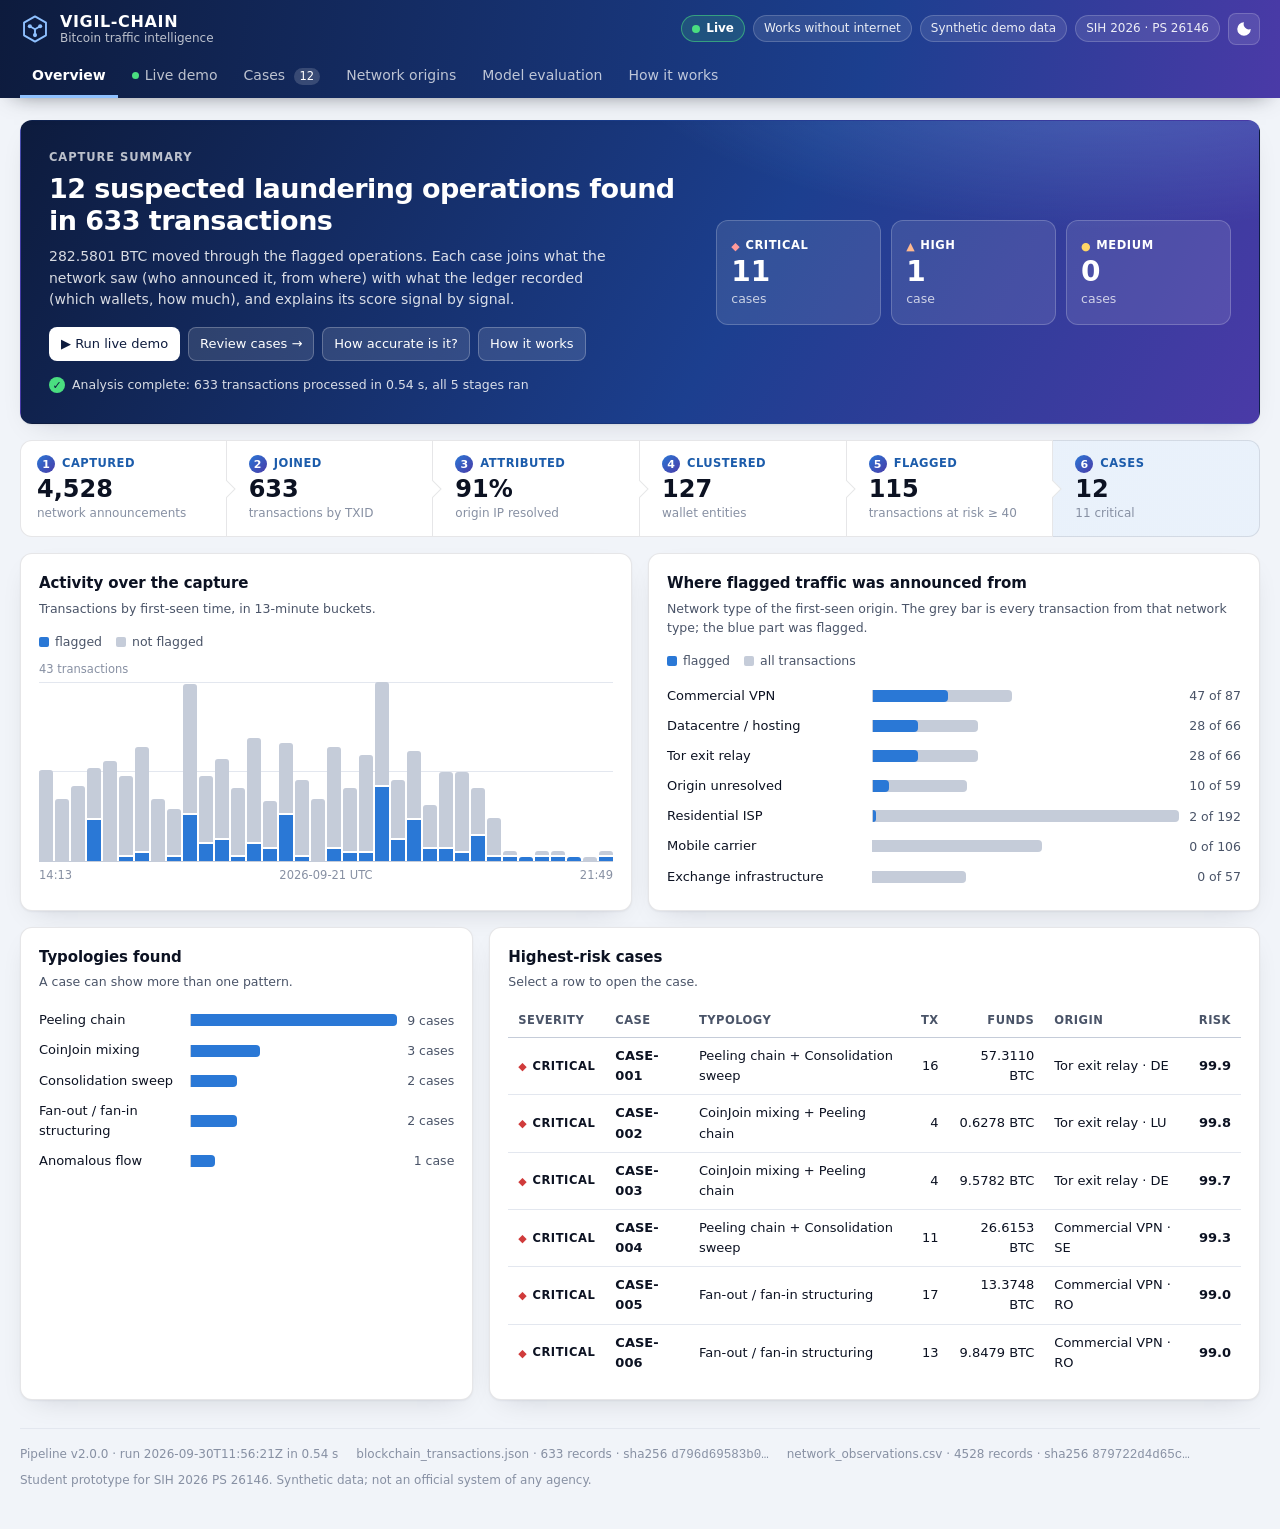
==== commit ff9186f1: "feat: live demo tab with capture replay and an in-browser risk simulator - Replay: transactions arri" ====
--- a/docs/index.html
+++ b/docs/index.html
@@ -262,6 +262,48 @@
 .callout { border-left: 3px solid var(--warning); background: var(--inset); border-radius: 10px; padding: 12px 14px; }
 .foot { margin-top: 28px; padding-top: 16px; border-top: 1px solid var(--grid); color: var(--muted); font-size: 12px; display: flex; flex-wrap: wrap; gap: 6px 18px; }
 
+/* ---------- live demo ---------- */
+.live-dot { display: inline-block; width: 7px; height: 7px; border-radius: 50%; background: #4ade80; margin-right: 6px; vertical-align: 1px; }
+.live-head { display: grid; grid-template-columns: minmax(0, 1fr) auto; gap: 20px; align-items: center; }
+@media (max-width: 760px) { .live-head { grid-template-columns: minmax(0, 1fr); } }
+.live-ctl { display: flex; flex-wrap: wrap; gap: 8px; align-items: center; }
+.btn.big { padding: 10px 18px; font-size: 15px; font-weight: 600; border-radius: 10px;
+  background: linear-gradient(135deg, var(--accent), var(--brand-3)); box-shadow: 0 8px 20px -10px var(--accent); }
+.live-bar { height: 5px; border-radius: 3px; background: var(--grid); margin: 14px 0; overflow: hidden; }
+.live-bar div { height: 100%; width: 0; border-radius: 3px; background: linear-gradient(90deg, var(--accent), var(--brand-3)); transition: width 0.1s linear; }
+.live-stats { display: grid; grid-template-columns: repeat(6, minmax(0, 1fr)); gap: 10px; }
+@media (max-width: 1000px) { .live-stats { grid-template-columns: repeat(3, minmax(0, 1fr)); } }
+@media (max-width: 520px) { .live-stats { grid-template-columns: repeat(2, minmax(0, 1fr)); } }
+.lstat { background: var(--surface); border: 1px solid var(--border); border-radius: 12px; padding: 12px 14px; box-shadow: var(--shadow); }
+.lstat span { display: block; font-size: 12px; color: var(--ink2); }
+.lstat b { font-size: 24px; font-weight: 650; line-height: 1.25; font-variant-numeric: tabular-nums; }
+.lstat b.mono { font-size: 20px; }
+.lstat.alert { border-color: var(--critical); }
+.feed { height: 380px; overflow-y: auto; border: 1px solid var(--grid); border-radius: 10px; }
+.feed .empty, .alerts .empty { border: 0; margin: 40px 16px; }
+.feed-row { display: grid; grid-template-columns: 64px 108px minmax(0, 1fr) 96px 86px 44px; gap: 8px; align-items: center;
+  padding: 6px 10px; border-bottom: 1px solid var(--grid); font-size: 12.5px; animation: slide 0.25s ease-out; }
+.feed-row .net { color: var(--ink2); white-space: nowrap; overflow: hidden; text-overflow: ellipsis; }
+.feed-row .n { text-align: right; font-variant-numeric: tabular-nums; }
+.feed-row.hot { background: var(--accent-wash); }
+@media (max-width: 640px) { .feed-row { grid-template-columns: 58px minmax(0, 1fr) 80px 40px; } .feed-row > :nth-child(2), .feed-row .n:nth-child(4) { display: none; } }
+@keyframes slide { from { opacity: 0; transform: translateY(-6px); } to { opacity: 1; transform: none; } }
+.alerts { height: 380px; overflow-y: auto; display: grid; gap: 8px; align-content: start; }
+.alert-card { display: grid; gap: 4px; border: 1px solid var(--border); border-left: 4px solid var(--c); border-radius: 10px; padding: 10px 12px; background: var(--surface); }
+.alert-card:hover { background: var(--wash); }
+.alert-card.fresh { animation: flash 0.9s ease-out; }
+.alert-card .row { display: flex; justify-content: space-between; gap: 8px; align-items: baseline; }
+@keyframes flash { from { background: var(--accent-wash); transform: scale(1.015); } to { background: var(--surface); transform: none; } }
+@media (prefers-reduced-motion: reduce) { .feed-row, .alert-card.fresh { animation: none; } }
+.sim-grid { display: grid; grid-template-columns: minmax(0, 1fr) minmax(0, 1.15fr); gap: 24px; align-items: start; }
+@media (max-width: 900px) { .sim-grid { grid-template-columns: minmax(0, 1fr); } }
+.sim-controls { display: grid; gap: 14px; }
+.ctl { display: grid; gap: 6px; font-size: 13px; }
+.ctl > span { color: var(--ink2); } .ctl > span b { color: var(--ink); font-variant-numeric: tabular-nums; }
+.ctl input[type="range"] { width: 100%; accent-color: var(--accent); margin: 0; }
+.sim-out { background: var(--inset); border-radius: 12px; padding: 16px; }
+.sim-score { display: flex; align-items: center; gap: 16px; margin-bottom: 12px; }
+
 /* ---------- overlays ---------- */
 #tip { position: fixed; pointer-events: none; z-index: 20; background: var(--surface); color: var(--ink); border: 1px solid var(--border);
   border-radius: 9px; padding: 8px 11px; font-size: 12.5px; box-shadow: 0 6px 22px rgba(0,0,0,0.2); max-width: 320px; display: none; }
@@ -302,6 +344,7 @@
   </div>
   <nav class="wrap tabs" role="tablist" aria-label="Console sections">
     <a class="tab" role="tab" href="#overview" data-panel="overview">Overview</a>
+    <a class="tab" role="tab" href="#live" data-panel="live"><span class="live-dot" aria-hidden="true"></span>Live demo</a>
     <a class="tab" role="tab" href="#cases" data-panel="cases">Cases <span class="count" id="case-count"></span></a>
     <a class="tab" role="tab" href="#origins" data-panel="origins">Network origins</a>
     <a class="tab" role="tab" href="#evaluation" data-panel="evaluation">Model evaluation</a>
@@ -311,6 +354,7 @@
 
 <main class="wrap">
   <section class="panel" id="panel-overview"></section>
+  <section class="panel" id="panel-live"></section>
   <section class="panel" id="panel-cases">
     <div class="split">
       <aside class="rail">
@@ -331,7 +375,7 @@
 <div id="tip" role="tooltip"></div>
 <div id="toast" role="status" aria-live="polite"></div>
 
-<script id="vigil-data" type="application/json">{"meta":{"pipeline_version":"2.0.0","generated_at":"2026-09-30T11:49:17Z","sources":[{"file":"blockchain_transactions.json","sha256":"d796d69583b01deb3c4e212cdde7cf290d0a3e132b9b77c4be2592409134ea8c","records":633},{"file":"network_observations.csv","sha256":"879722d4d65c0af12d8719b188f96443b9447466c5f455ec9842c51c08712200","records":4528}],"model":{"pipeline_version":"2.0.0","architecture":"GraphSAGE mean, 2 layers, hidden 24; logistic risk fusion","training_data":"simulated traffic (src/simulation/generator.py)","gnn_seeds":[101,102,103,104,105,106,107,108,109,110,111,112],"fusion_seeds":[201,202,203,204,205,206],"gnn_train_transactions":7663,"gnn_train_positives":1116,"gnn_final_loss":0.0682,"fusion_train_transactions":3677,"tx_features":["log_value","log_inputs","log_outputs","log_fee_rate","output_ratio","equal_out_frac","log_respend","log_next_spend","log_in_degree","log_out_degree"],"evidence":["gnn_prob","anomaly","origin_tor","origin_vpn","origin_hosting","origin_exchange","peel_chain","coinjoin","velocity","origin_burst"],"origin_signals":["lead_term","sensor_agreement","relay_ratio","single_announcer"],"origin_calibration_transactions":11340,"sha256":"b9aaf2003395007db2a25df01aa88be20819f304ea2742f08e9f9e74195f751e","file":"vigil_chain_v1.npz"},"geo_source":"bundled offline CIDR table","runtime_s":0.58},"summary":{"observations":4528,"transactions":633,"origin_attributed":574,"origin_unresolved":59,"unobserved_transactions":0,"uncorrelated_observations":0,"observed_txids":633,"wallet_addresses":1938,"origin_ips":128,"graph_nodes":2699,"graph_edges":3286,"flow_edges":709,"entities":127,"peel_chains":16,"coinjoin_transactions":3,"flagged_transactions":115,"cases":12,"cases_by_severity":{"CRITICAL":11,"HIGH":1,"MEDIUM":0},"transactions_by_severity":{"CRITICAL":79,"HIGH":26,"MEDIUM":10,"LOW":518},"capture_start":1790000023.3746,"capture_end":1790027351.3329},"cases":[{"risk_score":99.9,"mean_risk":99.6,"severity":"CRITICAL","typology":"Peeling chain + Consolidation sweep","typology_tags":["Peeling chain","Consolidation sweep"],"tx_count":16,"inflow_btc":57.31104796,"peel_hops":15,"peeled_btc":18.860457,"first_seen":1790013703.8377,"last_seen":1790027351.3329,"duration":"3 h 47 min","origins":[{"ip":"185.220.100.212","transactions":4,"country":"DE","asn":"AS205100","asn_org":"F3 Netze e.V. (Tor exit relays)","category":"tor_exit","category_label":"Tor exit relay","mean_confidence":1.0,"resolved":true},{"ip":"185.220.100.145","transactions":3,"country":"DE","asn":"AS205100","asn_org":"F3 Netze e.V. (Tor exit relays)","category":"tor_exit","category_label":"Tor exit relay","mean_confidence":1.0,"resolved":true},{"ip":"104.244.77.5","transactions":2,"country":"LU","asn":"AS53667","asn_org":"FranTech Solutions (Tor exit hosting)","category":"tor_exit","category_label":"Tor exit relay","mean_confidence":1.0,"resolved":true},{"ip":"185.220.101.243","transactions":2,"country":"DE","asn":"AS205100","asn_org":"F3 Netze e.V. (Tor exit relays)","category":"tor_exit","category_label":"Tor exit relay","mean_confidence":1.0,"resolved":true},{"ip":"185.220.101.58","transactions":2,"country":"DE","asn":"AS205100","asn_org":"F3 Netze e.V. (Tor exit relays)","category":"tor_exit","category_label":"Tor exit relay","mean_confidence":1.0,"resolved":true},{"ip":"185.220.101.32","transactions":1,"country":"DE","asn":"AS205100","asn_org":"F3 Netze e.V. (Tor exit relays)","category":"tor_exit","category_label":"Tor exit relay","mean_confidence":1.0,"resolved":true},{"ip":"159.65.137.48","transactions":1,"country":"US","asn":"AS14061","asn_org":"DigitalOcean LLC","category":"hosting","category_label":"Datacentre / hosting","mean_confidence":0.062,"resolved":false},{"ip":"159.65.242.168","transactions":1,"country":"US","asn":"AS14061","asn_org":"DigitalOcean LLC","category":"hosting","category_label":"Datacentre / hosting","mean_confidence":0.122,"resolved":false}],"entities":[{"entity_id":"ENTITY_029","addresses":8}],"terminal_outputs":[{"address":"bc1q3dp6eun560dd4q4a0tgeac5j0t0d7clg79u4gl","amount_btc":38.44994597,"status":"unspent at end of capture"},{"address":"bc1qz20gscpkdaejdk2ddlmm063uw0aafj4ztgwrfs","amount_btc":11.87803864,"status":"unspent at end of capture"},{"address":"bc1qktrhz3qcp6y87xajrqhzyt4fmvjggyjvaamjq4","amount_btc":1.84773859,"status":"unspent at end of capture"},{"address":"1rs4Mz3k4mFpExNJE2KE5iWdHCJTPqT77S","amount_btc":1.45433624,"status":"unspent at end of capture"},{"address":"bc1q0ykhwv68j6n7pwupuyl7z3urp9m9hpttrpcddp","amount_btc":1.25873349,"status":"unspent at end of capture"},{"address":"bc1qftqdg579vnaclm85q823wj4hwajkze9lm8k500","amount_btc":1.18321023,"status":"unspent at end of capture"}],"terminal_output_count":9,"factors":[{"key":"gnn_prob","factor":"Graph neural network: laundering-topology probability","value":0.9998,"shap_log_odds":6.2064,"share_pct":66.5,"impact":"+6.21"},{"key":"origin_tor","factor":"First-seen origin is a Tor exit relay","value":0.875,"shap_log_odds":1.7777,"share_pct":19.0,"impact":"+1.78"},{"key":"peel_chain","factor":"Member of a multi-hop peeling chain","value":0.9375,"shap_log_odds":0.6473,"share_pct":6.9,"impact":"+0.65"},{"key":"origin_exchange","factor":"Origin is not known exchange infrastructure","value":0.0,"shap_log_odds":0.374,"share_pct":4.0,"impact":"+0.37"},{"key":"origin_hosting","factor":"Origin is not a datacentre / hosting range","value":0.0,"shap_log_odds":0.2357,"share_pct":2.5,"impact":"+0.24"},{"key":"velocity","factor":"Funds re-spent within minutes","value":0.1496,"shap_log_odds":0.0893,"share_pct":1.0,"impact":"+0.09"},{"key":"origin_vpn","factor":"Origin is not a commercial VPN range","value":0.0,"shap_log_odds":-0.0657,"share_pct":0.0,"impact":"-0.07"},{"key":"origin_burst","factor":"Burst of transactions from the same origin IP","value":0.0781,"shap_log_odds":-0.0564,"share_pct":0.0,"impact":"-0.06"},{"key":"anomaly","factor":"Isolation Forest: statistical outlier score","value":0.4767,"shap_log_odds":0.0041,"share_pct":0.0,"impact":"+0.00"},{"key":"coinjoin","factor":"No equal-output mixing structure","value":0.0,"shap_log_odds":-0.0006,"share_pct":0.0,"impact":"-0.00"}],"base_value_log_odds":-2.9617,"gnn_drivers":[{"feature":"log_value","label":"transaction value","log_odds_drop":24.5},{"feature":"log_fee_rate","label":"fee relative to value","log_odds_drop":3.832},{"feature":"equal_out_frac","label":"share of equal-valued outputs","log_odds_drop":2.462},{"feature":"log_inputs","label":"number of inputs","log_odds_drop":2.005}],"transactions":[{"txid":"5086853436d2662e7927ef8c202b68a44d8d186d309f499a9af49bce17ed23ab","timestamp":1790013703.8377,"risk_score":99.9,"severity":"CRITICAL","bridge":false,"inputs":1,"outputs":2,"value_btc":57.31104796,"fee_btc":4.723e-05,"origin_ip":"185.220.100.212","origin_confidence":1.0,"origin_lead_ms":152.3,"origin_country":"DE","origin_category":"tor_exit","gnn_prob":0.999,"anomaly":0.5452,"evidence":[0.999,0.545,1.0,0.0,0.0,0.0,1.0,0.0,0.203,0.0],"shap":[6.2,0.056,2.062,-0.066,0.236,0.374,0.699,-0.001,0.05,-0.105]},{"txid":"23f64a203c50a56f08697bc044e0ebeaadaabe4139642956f994967cfeb510ae","timestamp":1790014182.1853,"risk_score":99.9,"severity":"CRITICAL","bridge":false,"inputs":1,"outputs":2,"value_btc":55.10277816,"fee_btc":3.991e-05,"origin_ip":"185.220.100.145","origin_confidence":1.0,"origin_lead_ms":225.8,"origin_country":"DE","origin_category":"tor_exit","gnn_prob":1.0,"anomaly":0.4555,"evidence":[1.0,0.456,1.0,0.0,0.0,0.0,1.0,0.0,0.205,0.25],"shap":[6.208,-0.012,2.062,-0.066,0.236,0.374,0.699,-0.001,0.048,0.051]},{"txid":"518ef981a1a078b919471bd850f654b214f3f44a69af2567be566adbb0acf796","timestamp":1790014657.0384,"risk_score":99.9,"severity":"CRITICAL","bridge":false,"inputs":1,"outputs":2,"value_btc":54.76305763,"fee_btc":2.457e-05,"origin_ip":"185.220.100.145","origin_confidence":1.0,"origin_lead_ms":30.5,"origin_country":"DE","origin_category":"tor_exit","gnn_prob":0.9995,"anomaly":0.489,"evidence":[1.0,0.489,1.0,0.0,0.0,0.0,1.0,0.0,0.205,0.25],"shap":[6.204,0.013,2.062,-0.066,0.236,0.374,0.699,-0.001,0.048,0.051]},{"txid":"28344ab92f6c081c6838a0e85b0bd55eca7b9230694b7e0f5808ffcbb54161e5","timestamp":1790015966.9666,"risk_score":99.9,"severity":"CRITICAL","bridge":false,"inputs":1,"outputs":2,"value_btc":53.14977923,"fee_btc":3.207e-05,"origin_ip":"185.220.101.243","origin_confidence":1.0,"origin_lead_ms":124.1,"origin_country":"DE","origin_category":"tor_exit","gnn_prob":1.0,"anomaly":0.4597,"evidence":[1.0,0.46,1.0,0.0,0.0,0.0,1.0,0.0,0.013,0.25],"shap":[6.208,-0.009,2.062,-0.066,0.236,0.374,0.699,-0.001,0.19,0.051]},{"txid":"25b7a5e8b311b9bc12cc63f6bad22895498eff75347e8d757992e1a0563504d6","timestamp":1790017264.9501,"risk_score":99.9,"severity":"CRITICAL","bridge":false,"inputs":1,"outputs":2,"value_btc":52.80638348,"fee_btc":3.534e-05,"origin_ip":"104.244.77.5","origin_confidence":1.0,"origin_lead_ms":50.3,"origin_country":"LU","origin_category":"tor_exit","gnn_prob":0.9998,"anomaly":0.4532,"evidence":[1.0,0.453,1.0,0.0,0.0,0.0,1.0,0.0,0.29,0.25],"shap":[6.206,-0.014,2.062,-0.066,0.236,0.374,0.699,-0.001,-0.015,0.051]},{"txid":"6dcf2b8ace75c39efae2158cfd775af1edd49e628ac17435aeb4d039f0df6bc5","timestamp":1790017636.0497,"risk_score":99.8,"severity":"CRITICAL","bridge":false,"inputs":1,"outputs":2,"value_btc":50.95860955,"fee_btc":7.89e-05,"origin_ip":"185.220.100.145","origin_confidence":1.0,"origin_lead_ms":60.7,"origin_country":"DE","origin_category":"tor_exit","gnn_prob":0.9999,"anomaly":0.4597,"evidence":[1.0,0.46,1.0,0.0,0.0,0.0,1.0,0.0,0.29,0.0],"shap":[6.207,-0.009,2.062,-0.066,0.236,0.374,0.699,-0.001,-0.015,-0.105]},{"txid":"d91f1d329f5650f03495177bb2925ad317ed3fcca639305650bbef8ceaa42c64","timestamp":1790018445.243,"risk_score":99.9,"severity":"CRITICAL","bridge":false,"inputs":1,"outputs":2,"value_btc":49.36112608,"fee_btc":4.714e-05,"origin_ip":"185.220.101.243","origin_confidence":1.0,"origin_lead_ms":104.2,"origin_country":"DE","origin_category":"tor_exit","gnn_prob":1.0,"anomaly":0.4571,"evidence":[1.0,0.457,1.0,0.0,0.0,0.0,1.0,0.0,0.067,0.25],"shap":[6.208,-0.011,2.062,-0.066,0.236,0.374,0.699,-0.001,0.15,0.051]},{"txid":"4d7cc88e32f06983dcae531465f669ad3ecc386136267162f1d5d9e2416314e3","timestamp":1790019339.0364,"risk_score":99.9,"severity":"CRITICAL","bridge":false,"inputs":1,"outputs":2,"value_btc":47.75657233,"fee_btc":3.386e-05,"origin_ip":"185.220.100.212","origin_confidence":1.0,"origin_lead_ms":119.6,"origin_country":"DE","origin_category":"tor_exit","gnn_prob":1.0,"anomaly":0.4517,"evidence":[1.0,0.452,1.0,0.0,0.0,0.0,1.0,0.0,0.051,0.0],"shap":[6.208,-0.015,2.062,-0.066,0.236,0.374,0.699,-0.001,0.162,-0.105]},{"txid":"7e76185efe159dfbce46edcc9704245ec91b3bc91f11cb27ebb5e9dc8849ff72","timestamp":1790020608.1686,"risk_score":99.9,"severity":"CRITICAL","bridge":false,"inputs":1,"outputs":2,"value_btc":47.20129211,"fee_btc":3.813e-05,"origin_ip":"104.244.77.5","origin_confidence":1.0,"origin_lead_ms":151.7,"origin_country":"LU","origin_category":"tor_exit","gnn_prob":1.0,"anomaly":0.4589,"evidence":[1.0,0.459,1.0,0.0,0.0,0.0,1.0,0.0,0.09,0.0],"shap":[6.208,-0.009,2.062,-0.066,0.236,0.374,0.699,-0.001,0.134,-0.105]},{"txid":"977972c07056f4ecc7df988cdd52c9bd36dd18c3d138c06eb625b8b0bbe25822","timestamp":1790021331.9619,"risk_score":99.9,"severity":"CRITICAL","bridge":false,"inputs":1,"outputs":2,"value_btc":45.91960955,"fee_btc":2.925e-05,"origin_ip":"185.220.100.212","origin_confidence":1.0,"origin_lead_ms":111.7,"origin_country":"DE","origin_category":"tor_exit","gnn_prob":1.0,"anomaly":0.4614,"evidence":[1.0,0.461,1.0,0.0,0.0,0.0,1.0,0.0,0.09,0.0],"shap":[6.208,-0.008,2.062,-0.066,0.236,0.374,0.699,-0.001,0.134,-0.105]},{"txid":"0181644f8e43108efe268636be2baef8525b37319f087bc537d1886d16736766","timestamp":1790022263.774,"risk_score":99.9,"severity":"CRITICAL","bridge":false,"inputs":1,"outputs":2,"value_btc":44.22193869,"fee_btc":3.738e-05,"origin_ip":"185.220.101.32","origin_confidence":1.0,"origin_lead_ms":48.4,"origin_country":"DE","origin_category":"tor_exit","gnn_prob":1.0,"anomaly":0.4591,"evidence":[1.0,0.459,1.0,0.0,0.0,0.0,1.0,0.0,0.045,0.0],"shap":[6.208,-0.009,2.062,-0.066,0.236,0.374,0.699,-0.001,0.167,-0.105]},{"txid":"63011880ce89835073d2d088638aa669cc2406a8d275cc5f7b0d48b5501c9315","timestamp":1790023392.2764,"risk_score":98.3,"severity":"CRITICAL","bridge":false,"inputs":1,"outputs":2,"value_btc":43.72032496,"fee_btc":6.087e-05,"origin_ip":"159.65.242.168","origin_confidence":0.122,"origin_lead_ms":105.8,"origin_country":"US","origin_category":"hosting","gnn_prob":1.0,"anomaly":0.4332,"evidence":[1.0,0.433,0.0,0.0,0.0,0.0,1.0,0.0,0.344,0.0],"shap":[6.208,-0.029,-0.216,-0.066,0.236,0.374,0.699,-0.001,-0.055,-0.105]},{"txid":"fe8893f7552ac0dc1b3bda728d6377111390fd2ae1c6f576c494faf20e1bfd29","timestamp":1790023712.4823,"risk_score":99.8,"severity":"CRITICAL","bridge":false,"inputs":1,"outputs":2,"value_btc":42.4615306,"fee_btc":5.429e-05,"origin_ip":"185.220.101.58","origin_confidence":1.0,"origin_lead_ms":75.2,"origin_country":"DE","origin_category":"tor_exit","gnn_prob":0.9996,"anomaly":0.4386,"evidence":[1.0,0.439,1.0,0.0,0.0,0.0,1.0,0.0,0.344,0.0],"shap":[6.205,-0.025,2.062,-0.066,0.236,0.374,0.699,-0.001,-0.055,-0.105]},{"txid":"71eb197de416ac762b0c39b9987e5d226fdb4691a7de47b523e0a8988a900483","timestamp":1790024460.306,"risk_score":99.9,"severity":"CRITICAL","bridge":false,"inputs":1,"outputs":2,"value_btc":41.00714007,"fee_btc":2.128e-05,"origin_ip":"185.220.101.58","origin_confidence":1.0,"origin_lead_ms":28.2,"origin_country":"DE","origin_category":"tor_exit","gnn_prob":0.9995,"anomaly":0.4699,"evidence":[0.999,0.47,1.0,0.0,0.0,0.0,1.0,0.0,0.083,0.0],"shap":[6.204,-0.001,2.062,-0.066,0.236,0.374,0.699,-0.001,0.139,-0.105]},{"txid":"c60b488b517d850bdc361b5f793b5eb76b6f5fe03e0d54932c131b28680fba01","timestamp":1790025241.417,"risk_score":99.9,"severity":"CRITICAL","bridge":false,"inputs":1,"outputs":2,"value_btc":39.63322097,"fee_btc":6.477e-05,"origin_ip":"185.220.100.212","origin_confidence":1.0,"origin_lead_ms":5.3,"origin_country":"DE","origin_category":"tor_exit","gnn_prob":0.9997,"anomaly":0.5217,"evidence":[1.0,0.522,1.0,0.0,0.0,0.0,1.0,0.0,0.074,0.0],"shap":[6.206,0.038,2.062,-0.066,0.236,0.374,0.699,-0.001,0.145,-0.105]},{"txid":"be1087c6fb367067f9a15657cd02582979a522468acb6855fc0ef38e4f965649","timestamp":1790027351.3329,"risk_score":97.5,"severity":"CRITICAL","bridge":false,"inputs":8,"outputs":1,"value_btc":11.87814779,"fee_btc":0.00010915,"origin_ip":"159.65.137.48","origin_confidence":0.062,"origin_lead_ms":43.5,"origin_country":"US","origin_category":"hosting","gnn_prob":0.9998,"anomaly":0.6142,"evidence":[1.0,0.614,0.0,0.0,0.0,0.0,0.0,0.0,0.0,0.0],"shap":[6.206,0.108,-0.216,-0.066,0.236,0.374,-0.13,-0.001,0.2,-0.105]}],"edges":[[0,1,55.10277816],[0,15,2.20822257],[1,2,54.76305763],[2,3,53.14977923],[2,15,1.61325383],[3,4,52.80638348],[4,5,50.95860955],[5,6,49.36112608],[5,15,1.59740457],[6,7,47.75657233],[6,15,1.60450661],[7,8,47.20129211],[8,9,45.91960955],[8,15,1.28164443],[9,10,44.22193869],[9,15,1.69764161],[10,11,43.72032496],[10,15,0.50157635],[11,12,42.4615306],[12,13,41.00714007],[13,14,39.63322097],[13,15,1.37389782]],"notes":"Investigative lead generated by VIGIL-CHAIN from traffic metadata. Origin attribution is a statistical estimate and the risk score is a model output: both direct further inquiry and must be corroborated before being relied on as evidence.","narrative":"16 linked transactions carrying 57.3110 BTC over 3 h 47 min. A 15-hop peeling chain splits off 18.8605 BTC in small outputs while forwarding the remainder each hop. Outputs from earlier hops are swept together into a single address. The origin was resolved to 6 IP addresses; most frequent is 185.220.100.212 (Tor exit relay, DE, AS205100) with mean attribution confidence 1.00. A Tor exit identifies the relay, not the sender. For 2 transactions the origin could not be resolved: only relays were seen announcing. Largest onward output: 38.4499 BTC at bc1q3dp6eun560dd4q4a0tgeac5j0t0d7clg79u4gl (unspent at end of capture).","case_id":"CASE-001","evidence_hash":"b1dc56eb3035bb2cd011c0f31fcda8b6e827d263b6736aef1815237dd692586c"},{"risk_score":99.8,"mean_risk":99.3,"severity":"CRITICAL","typology":"CoinJoin mixing + Peeling chain","typology_tags":["CoinJoin mixing","Peeling chain"],"tx_count":4,"inflow_btc":0.62784128,"peel_hops":3,"peeled_btc":0.01501841,"first_seen":1790005079.31,"last_seen":1790008023.654,"duration":"49 min 4 s","origins":[{"ip":"104.244.77.12","transactions":1,"country":"LU","asn":"AS53667","asn_org":"FranTech Solutions (Tor exit hosting)","category":"tor_exit","category_label":"Tor exit relay","mean_confidence":1.0,"resolved":true},{"ip":"185.220.101.243","transactions":1,"country":"DE","asn":"AS205100","asn_org":"F3 Netze e.V. (Tor exit relays)","category":"tor_exit","category_label":"Tor exit relay","mean_confidence":1.0,"resolved":true},{"ip":"185.220.101.58","transactions":1,"country":"DE","asn":"AS205100","asn_org":"F3 Netze e.V. (Tor exit relays)","category":"tor_exit","category_label":"Tor exit relay","mean_confidence":1.0,"resolved":true},{"ip":"73.107.13.85","transactions":1,"country":"US","asn":"AS7922","asn_org":"Comcast Cable","category":"residential","category_label":"Residential ISP","mean_confidence":0.227,"resolved":false}],"entities":[],"terminal_outputs":[{"address":"1qr9Yw991UJRK62hiASmGXffRXDM4gBDdC","amount_btc":0.1,"status":"unspent at end of capture"},{"address":"1j4nQTjmRnJwkxMnMYDWnu3N46faPxCKws","amount_btc":0.1,"status":"unspent at end of capture"},{"address":"bc1qyc6fgx36jq5uypcmhmxp7fxg7y6v7npnhnqm7p","amount_btc":0.1,"status":"unspent at end of capture"},{"address":"3zUK92AFnXYcZNUs9qRim4QdQmDGcUWYhD","amount_btc":0.1,"status":"unspent at end of capture"},{"address":"1Qe9jnfyQg7BM24RdFw54err7sYfStAtmQ","amount_btc":0.08488883,"status":"unspent at end of capture"},{"address":"bc1q7w082dkdsawtpnp5u5nmalr0hlzg5w29eegpq4","amount_btc":0.03393363,"status":"unspent at end of capture"}],"terminal_output_count":13,"factors":[{"key":"gnn_prob","factor":"Graph neural network: laundering-topology probability","value":0.9996,"shap_log_odds":6.2046,"share_pct":72.7,"impact":"+6.20"},{"key":"origin_tor","factor":"First-seen origin is a Tor exit relay","value":0.75,"shap_log_odds":1.4929,"share_pct":17.5,"impact":"+1.49"},{"key":"origin_exchange","factor":"Origin is not known exchange infrastructure","value":0.0,"shap_log_odds":0.374,"share_pct":4.4,"impact":"+0.37"},{"key":"origin_hosting","factor":"Origin is not a datacentre / hosting range","value":0.0,"shap_log_odds":0.2357,"share_pct":2.8,"impact":"+0.24"},{"key":"peel_chain","factor":"Not part of a multi-hop peeling chain","value":0.375,"shap_log_odds":0.1809,"share_pct":2.1,"impact":"+0.18"},{"key":"origin_burst","factor":"Burst of transactions from the same origin IP","value":0.0,"shap_log_odds":-0.1053,"share_pct":0.0,"impact":"-0.11"},{"key":"origin_vpn","factor":"Origin is not a commercial VPN range","value":0.0,"shap_log_odds":-0.0657,"share_pct":0.0,"impact":"-0.07"},{"key":"coinjoin","factor":"No equal-output mixing structure","value":0.125,"shap_log_odds":0.0294,"share_pct":0.3,"impact":"+0.03"},{"key":"velocity","factor":"Funds re-spent within minutes","value":0.2523,"shap_log_odds":0.0133,"share_pct":0.2,"impact":"+0.01"},{"key":"anomaly","factor":"Isolation Forest: statistical outlier score","value":0.4654,"shap_log_odds":-0.0045,"share_pct":0.0,"impact":"-0.00"}],"base_value_log_odds":-2.9617,"gnn_drivers":[{"feature":"output_ratio","label":"small-to-large output ratio","log_odds_drop":15.859},{"feature":"log_outputs","label":"number of outputs","log_odds_drop":10.128},{"feature":"log_fee_rate","label":"fee relative to value","log_odds_drop":8.069},{"feature":"log_inputs","label":"number of inputs","log_odds_drop":4.618}],"transactions":[{"txid":"719aa3f77beeb2599c7f328cf727cbee54fc082ee16712d5a6a836a35262e350","timestamp":1790005079.31,"risk_score":99.7,"severity":"CRITICAL","bridge":false,"inputs":5,"outputs":10,"value_btc":0.62784128,"fee_btc":7.551e-05,"origin_ip":"185.220.101.58","origin_confidence":1.0,"origin_lead_ms":166.9,"origin_country":"DE","origin_category":"tor_exit","gnn_prob":0.9997,"anomaly":0.6156,"evidence":[1.0,0.616,1.0,0.0,0.0,0.0,0.0,0.5,0.494,0.0],"shap":[6.206,0.109,2.062,-0.066,0.236,0.374,-0.13,0.119,-0.166,-0.105]},{"txid":"32c3d6cd427ac83b30755703a3ee752c7e5e488a68b0747fe81e45402e88a12b","timestamp":1790005290.9518,"risk_score":99.7,"severity":"CRITICAL","bridge":false,"inputs":1,"outputs":2,"value_btc":0.1,"fee_btc":3.303e-05,"origin_ip":"185.220.101.243","origin_confidence":1.0,"origin_lead_ms":61.1,"origin_country":"DE","origin_category":"tor_exit","gnn_prob":1.0,"anomaly":0.4146,"evidence":[1.0,0.415,1.0,0.0,0.0,0.0,0.5,0.0,0.494,0.0],"shap":[6.208,-0.043,2.062,-0.066,0.236,0.374,0.285,-0.001,-0.166,-0.105]},{"txid":"8d82c52a04eb792ab2108b6c603a020e37332d3e76b7bc01bafdef513b5def51","timestamp":1790006662.1077,"risk_score":99.8,"severity":"CRITICAL","bridge":false,"inputs":1,"outputs":2,"value_btc":0.09751875,"fee_btc":2.914e-05,"origin_ip":"104.244.77.12","origin_confidence":1.0,"origin_lead_ms":29.2,"origin_country":"LU","origin_category":"tor_exit","gnn_prob":1.0,"anomaly":0.3995,"evidence":[1.0,0.4,1.0,0.0,0.0,0.0,0.5,0.0,0.011,0.0],"shap":[6.208,-0.054,2.062,-0.066,0.236,0.374,0.285,-0.001,0.192,-0.105]},{"txid":"26ab0126eba0d9278b01f419f0b28e9ff0c4e5f83e564ecd54e2f5be1a6515a5","timestamp":1790008023.654,"risk_score":98.0,"severity":"CRITICAL","bridge":false,"inputs":1,"outputs":2,"value_btc":0.09359079,"fee_btc":3.059e-05,"origin_ip":"73.107.13.85","origin_confidence":0.227,"origin_lead_ms":171.7,"origin_country":"US","origin_category":"residential","gnn_prob":0.9985,"anomaly":0.4318,"evidence":[0.999,0.432,0.0,0.0,0.0,0.0,0.5,0.0,0.011,0.0],"shap":[6.197,-0.03,-0.216,-0.066,0.236,0.374,0.285,-0.001,0.192,-0.105]}],"edges":[[0,1,0.1],[1,2,0.09751875],[2,3,0.09359079]],"notes":"Investigative lead generated by VIGIL-CHAIN from traffic metadata. Origin attribution is a statistical estimate and the risk score is a model output: both direct further inquiry and must be corroborated before being relied on as evidence.","narrative":"4 linked transactions carrying 0.6278 BTC over 49 min 4 s. An equal-output mixing round breaks the link between senders and receivers. A 3-hop peeling chain splits off 0.0150 BTC in small outputs while forwarding the remainder each hop. The origin was resolved to 3 IP addresses; most frequent is 104.244.77.12 (Tor exit relay, LU, AS53667) with mean attribution confidence 1.00. A Tor exit identifies the relay, not the sender. For 1 transaction the origin could not be resolved: only relays were seen announcing. Largest onward output: 0.1000 BTC at 1qr9Yw991UJRK62hiASmGXffRXDM4gBDdC (unspent at end of capture).","case_id":"CASE-002","evidence_hash":"c210a95e7610272b299a33d0f936da33cfc56282099b4599e6368a7ac37a93ae"},{"risk_score":99.7,"mean_risk":98.9,"severity":"CRITICAL","typology":"CoinJoin mixing + Peeling chain","typology_tags":["CoinJoin mixing","Peeling chain"],"tx_count":4,"inflow_btc":9.57821374,"peel_hops":3,"peeled_btc":0.11935013,"first_seen":1790017363.3247,"last_seen":1790017667.2231,"duration":"5 min 4 s","origins":[{"ip":"185.220.100.212","transactions":2,"country":"DE","asn":"AS205100","asn_org":"F3 Netze e.V. (Tor exit relays)","category":"tor_exit","category_label":"Tor exit relay","mean_confidence":1.0,"resolved":true},{"ip":"104.244.77.5","transactions":1,"country":"LU","asn":"AS53667","asn_org":"FranTech Solutions (Tor exit hosting)","category":"tor_exit","category_label":"Tor exit relay","mean_confidence":1.0,"resolved":true},{"ip":"185.220.101.94","transactions":1,"country":"DE","asn":"AS205100","asn_org":"F3 Netze e.V. (Tor exit relays)","category":"tor_exit","category_label":"Tor exit relay","mean_confidence":0.396,"resolved":false}],"entities":[],"terminal_outputs":[{"address":"3fRXz29UwpuNVmaMc65Bvujr3oHK93vFzJ","amount_btc":1.0,"status":"unspent at end of capture"},{"address":"3eq8tPvVQo2BNdXyrCYgVwdxgD8ujBQWB7","amount_btc":1.0,"status":"unspent at end of capture"},{"address":"3N1Uziy2kcmGFMQLY1tn7vV6upoCzPDtim","amount_btc":1.0,"status":"unspent at end of capture"},{"address":"bc1qfwvgvjqxnhwz59gwmvqukpnqd0h4kzu6j3p4qa","amount_btc":1.0,"status":"unspent at end of capture"},{"address":"3hx4E4bCj8Fs5KvXPkCyb7FZz8ymXSTNJS","amount_btc":1.0,"status":"unspent at end of capture"},{"address":"1EU1UAeKD6jqyE3KiC1W5tgQpWEfbw5XsF","amount_btc":1.0,"status":"unspent at end of capture"}],"terminal_output_count":19,"factors":[{"key":"gnn_prob","factor":"Graph neural network: laundering-topology probability","value":0.9976,"shap_log_odds":6.1896,"share_pct":72.6,"impact":"+6.19"},{"key":"origin_tor","factor":"First-seen origin is a Tor exit relay","value":0.75,"shap_log_odds":1.4929,"share_pct":17.5,"impact":"+1.49"},{"key":"origin_exchange","factor":"Origin is not known exchange infrastructure","value":0.0,"shap_log_odds":0.374,"share_pct":4.4,"impact":"+0.37"},{"key":"velocity","factor":"Funds re-spent within minutes","value":0.7587,"shap_log_odds":-0.3618,"share_pct":0.0,"impact":"-0.36"},{"key":"origin_hosting","factor":"Origin is not a datacentre / hosting range","value":0.0,"shap_log_odds":0.2357,"share_pct":2.8,"impact":"+0.24"},{"key":"peel_chain","factor":"Not part of a multi-hop peeling chain","value":0.375,"shap_log_odds":0.1809,"share_pct":2.1,"impact":"+0.18"},{"key":"origin_vpn","factor":"Origin is not a commercial VPN range","value":0.0,"shap_log_odds":-0.0657,"share_pct":0.0,"impact":"-0.07"},{"key":"coinjoin","factor":"No equal-output mixing structure","value":0.125,"shap_log_odds":0.0294,"share_pct":0.3,"impact":"+0.03"},{"key":"origin_burst","factor":"Burst of transactions from the same origin IP","value":0.1875,"shap_log_odds":0.012,"share_pct":0.1,"impact":"+0.01"},{"key":"anomaly","factor":"Isolation Forest: statistical outlier score","value":0.4827,"shap_log_odds":0.0086,"share_pct":0.1,"impact":"+0.01"}],"base_value_log_odds":-2.9617,"gnn_drivers":[{"feature":"log_outputs","label":"number of outputs","log_odds_drop":9.512},{"feature":"output_ratio","label":"small-to-large output ratio","log_odds_drop":9.145},{"feature":"log_next_spend","label":"time until the outputs were re-spent","log_odds_drop":6.088},{"feature":"log_inputs","label":"number of inputs","log_odds_drop":4.494}],"transactions":[{"txid":"5f226cac64a95a374cea340303c574a86a9e8846690d05de0eee6d36273e05c1","timestamp":1790017363.3247,"risk_score":99.7,"severity":"CRITICAL","bridge":false,"inputs":8,"outputs":16,"value_btc":9.57821374,"fee_btc":0.00023939,"origin_ip":"185.220.100.212","origin_confidence":1.0,"origin_lead_ms":54.2,"origin_country":"DE","origin_category":"tor_exit","gnn_prob":1.0,"anomaly":0.6517,"evidence":[1.0,0.652,1.0,0.0,0.0,0.0,0.0,0.5,0.537,0.25],"shap":[6.208,0.136,2.062,-0.066,0.236,0.374,-0.13,0.119,-0.198,0.051]},{"txid":"4cd83a68305a3601e399d35a11efe9997ccfadd114af3639fc80e31306a4e730","timestamp":1790017549.8465,"risk_score":96.4,"severity":"CRITICAL","bridge":false,"inputs":1,"outputs":2,"value_btc":1.0,"fee_btc":2.207e-05,"origin_ip":"185.220.101.94","origin_confidence":0.396,"origin_lead_ms":102.8,"origin_country":"DE","origin_category":"tor_exit","gnn_prob":1.0,"anomaly":0.4116,"evidence":[1.0,0.412,0.0,0.0,0.0,0.0,0.5,0.0,0.852,0.0],"shap":[6.208,-0.045,-0.216,-0.066,0.236,0.374,0.285,-0.001,-0.431,-0.105]},{"txid":"8db5fb1fcc612ebb12ebcbda602f5175ca573c65e05eabf4e971dacac8ef6196","timestamp":1790017597.8511,"risk_score":99.7,"severity":"CRITICAL","bridge":false,"inputs":1,"outputs":2,"value_btc":0.9747925,"fee_btc":1.48e-05,"origin_ip":"104.244.77.5","origin_confidence":1.0,"origin_lead_ms":105.0,"origin_country":"LU","origin_category":"tor_exit","gnn_prob":1.0,"anomaly":0.4104,"evidence":[1.0,0.41,1.0,0.0,0.0,0.0,0.5,0.0,0.852,0.25],"shap":[6.208,-0.046,2.062,-0.066,0.236,0.374,0.285,-0.001,-0.431,0.051]},{"txid":"60047ffdff74d8a84ef00b2ff59d49252adc0bec62d9b535a360e646adfd7e88","timestamp":1790017667.2231,"risk_score":99.7,"severity":"CRITICAL","bridge":false,"inputs":1,"outputs":2,"value_btc":0.90344057,"fee_btc":5.952e-05,"origin_ip":"185.220.100.212","origin_confidence":1.0,"origin_lead_ms":189.7,"origin_country":"DE","origin_category":"tor_exit","gnn_prob":0.9903,"anomaly":0.4572,"evidence":[0.99,0.457,1.0,0.0,0.0,0.0,0.5,0.0,0.794,0.25],"shap":[6.134,-0.011,2.062,-0.066,0.236,0.374,0.285,-0.001,-0.388,0.051]}],"edges":[[0,1,1.0],[1,2,0.9747925],[2,3,0.90344057]],"notes":"Investigative lead generated by VIGIL-CHAIN from traffic metadata. Origin attribution is a statistical estimate and the risk score is a model output: both direct further inquiry and must be corroborated before being relied on as evidence.","narrative":"4 linked transactions carrying 9.5782 BTC over 5 min 4 s. An equal-output mixing round breaks the link between senders and receivers. A 3-hop peeling chain splits off 0.1194 BTC in small outputs while forwarding the remainder each hop. The origin was resolved to 2 IP addresses; most frequent is 185.220.100.212 (Tor exit relay, DE, AS205100) with mean attribution confidence 1.00. A Tor exit identifies the relay, not the sender. For 1 transaction the origin could not be resolved: only relays were seen announcing. Largest onward output: 1.0000 BTC at 3fRXz29UwpuNVmaMc65Bvujr3oHK93vFzJ (unspent at end of capture).","case_id":"CASE-003","evidence_hash":"1347be29cc5df87c0144ab7c50a9e7712bb918ed3c0723672cb04b9d23c97c1e"},{"risk_score":99.3,"mean_risk":99.0,"severity":"CRITICAL","typology":"Peeling chain + Consolidation sweep","typology_tags":["Peeling chain","Consolidation sweep"],"tx_count":11,"inflow_btc":26.61533359,"peel_hops":10,"peeled_btc":16.86238507,"first_seen":1790002442.0126,"last_seen":1790004501.3904,"duration":"34 min 19 s","origins":[{"ip":"193.32.126.246","transactions":10,"country":"SE","asn":"AS39351","asn_org":"31173 Services AB (commercial VPN)","category":"vpn","category_label":"Commercial VPN","mean_confidence":1.0,"resolved":true},{"ip":"49.38.153.62","transactions":1,"country":"IN","asn":"AS55836","asn_org":"Reliance Jio Infocomm","category":"residential","category_label":"Residential ISP","mean_confidence":0.137,"resolved":false}],"entities":[{"entity_id":"ENTITY_046","addresses":5}],"terminal_outputs":[{"address":"bc1qdg6z6dkf5jsakpdrwrcljtmmngya7s30du9ehn","amount_btc":9.75264542,"status":"unspent at end of capture"},{"address":"bc1q68pcwrasmhm030khteg3qnkvae3fn4kww0avh8","amount_btc":6.97316241,"status":"unspent at end of capture"},{"address":"bc1q9589llhr5kkm8hhc7kh3gpjta9txj0v4mvmluc","amount_btc":2.79584036,"status":"unspent at end of capture"},{"address":"bc1qv943eaekxv78llfakph4a2eqzgxyy54pd84g4u","amount_btc":2.64165933,"status":"unspent at end of capture"},{"address":"bc1q5vmr4q73zpdarmhpzyky7g68qzzwdlmryw3cwk","amount_btc":2.08251933,"status":"unspent at end of capture"},{"address":"bc1qmvscg9tjwaxz9m53lttkdl0adh2ap2xmf3l5ws","amount_btc":1.63554895,"status":"unspent at end of capture"}],"terminal_output_count":7,"factors":[{"key":"gnn_prob","factor":"Graph neural network: laundering-topology probability","value":0.9929,"shap_log_odds":6.1539,"share_pct":74.5,"impact":"+6.15"},{"key":"origin_vpn","factor":"First-seen origin is a commercial VPN range","value":0.9091,"shap_log_odds":0.5976,"share_pct":7.2,"impact":"+0.60"},{"key":"peel_chain","factor":"Member of a multi-hop peeling chain","value":0.7862,"shap_log_odds":0.5219,"share_pct":6.3,"impact":"+0.52"},{"key":"velocity","factor":"Funds re-spent within minutes","value":0.8238,"shap_log_odds":-0.4101,"share_pct":0.0,"impact":"-0.41"},{"key":"origin_exchange","factor":"Origin is not known exchange infrastructure","value":0.0,"shap_log_odds":0.374,"share_pct":4.5,"impact":"+0.37"},{"key":"origin_burst","factor":"Burst of transactions from the same origin IP","value":0.755,"shap_log_odds":0.3673,"share_pct":4.4,"impact":"+0.37"},{"key":"origin_hosting","factor":"Origin is not a datacentre / hosting range","value":0.0,"shap_log_odds":0.2357,"share_pct":2.9,"impact":"+0.24"},{"key":"origin_tor","factor":"Origin is not a Tor exit relay","value":0.0,"shap_log_odds":-0.2156,"share_pct":0.0,"impact":"-0.22"},{"key":"anomaly","factor":"Isolation Forest: statistical outlier score","value":0.4909,"shap_log_odds":0.0147,"share_pct":0.2,"impact":"+0.01"},{"key":"coinjoin","factor":"No equal-output mixing structure","value":0.0,"shap_log_odds":-0.0006,"share_pct":0.0,"impact":"-0.00"}],"base_value_log_odds":-2.9617,"gnn_drivers":[{"feature":"log_value","label":"transaction value","log_odds_drop":16.873},{"feature":"log_next_spend","label":"time until the outputs were re-spent","log_odds_drop":6.635},{"feature":"equal_out_frac","label":"share of equal-valued outputs","log_odds_drop":1.79},{"feature":"log_in_degree","label":"number of funding transactions","log_odds_drop":1.141}],"transactions":[{"txid":"91e8855d98be81712985989ec478b0ce1d4331914c6f5437d58a795106688161","timestamp":1790002442.0126,"risk_score":99.1,"severity":"CRITICAL","bridge":false,"inputs":1,"outputs":2,"value_btc":26.61533359,"fee_btc":3.104e-05,"origin_ip":"193.32.126.246","origin_confidence":1.0,"origin_lead_ms":70.8,"origin_country":"SE","origin_category":"vpn","gnn_prob":0.9758,"anomaly":0.5165,"evidence":[0.976,0.516,0.0,1.0,0.0,0.0,0.865,0.0,0.814,0.83],"shap":[6.024,0.034,-0.216,0.664,0.236,0.374,0.587,-0.001,-0.402,0.415]},{"txid":"be2530098b046c5ad368a3eba8d2ebea4c79755389a55b8ca03f1c4fd5d1eb80","timestamp":1790002503.9332,"risk_score":99.2,"severity":"CRITICAL","bridge":false,"inputs":1,"outputs":2,"value_btc":23.81946219,"fee_btc":2.552e-05,"origin_ip":"193.32.126.246","origin_confidence":1.0,"origin_lead_ms":67.9,"origin_country":"SE","origin_category":"vpn","gnn_prob":0.9975,"anomaly":0.4931,"evidence":[0.997,0.493,0.0,1.0,0.0,0.0,0.865,0.0,0.953,0.83],"shap":[6.189,0.016,-0.216,0.664,0.236,0.374,0.587,-0.001,-0.506,0.415]},{"txid":"08315dd3a4a709bd0c478c81a9710ec8b21e92453e7d0aa5d4d661ff88f5cac9","timestamp":1790002518.42,"risk_score":99.1,"severity":"CRITICAL","bridge":false,"inputs":1,"outputs":2,"value_btc":21.32498934,"fee_btc":3.899e-05,"origin_ip":"193.32.126.246","origin_confidence":1.0,"origin_lead_ms":67.1,"origin_country":"SE","origin_category":"vpn","gnn_prob":0.991,"anomaly":0.4737,"evidence":[0.991,0.474,0.0,1.0,0.0,0.0,0.865,0.0,0.953,0.83],"shap":[6.14,0.002,-0.216,0.664,0.236,0.374,0.587,-0.001,-0.506,0.415]},{"txid":"3b60fced9e62e238eeaee2d5929de6ea70c704d476f46a914460f8c971f6b8e3","timestamp":1790002533.9447,"risk_score":98.9,"severity":"CRITICAL","bridge":false,"inputs":1,"outputs":2,"value_btc":18.68329102,"fee_btc":6.427e-05,"origin_ip":"193.32.126.246","origin_confidence":1.0,"origin_lead_ms":127.6,"origin_country":"SE","origin_category":"vpn","gnn_prob":0.9601,"anomaly":0.4715,"evidence":[0.96,0.471,0.0,1.0,0.0,0.0,0.865,0.0,0.952,0.83],"shap":[5.905,0.0,-0.216,0.664,0.236,0.374,0.587,-0.001,-0.505,0.415]},{"txid":"ac0cfda561e6e124ebc6d7e47be36252620a1ca3eb1df07dccb2ebfa233c1e8d","timestamp":1790002548.6483,"risk_score":99.2,"severity":"CRITICAL","bridge":false,"inputs":1,"outputs":2,"value_btc":16.60070742,"fee_btc":1.611e-05,"origin_ip":"193.32.126.246","origin_confidence":1.0,"origin_lead_ms":192.4,"origin_country":"SE","origin_category":"vpn","gnn_prob":0.9982,"anomaly":0.4718,"evidence":[0.998,0.472,0.0,1.0,0.0,0.0,0.865,0.0,0.952,0.83],"shap":[6.194,0.0,-0.216,0.664,0.236,0.374,0.587,-0.001,-0.505,0.415]},{"txid":"715b9ad4203d1bf93af5768c0818ced9859d7b43f67eb60c69b032353c1eb59c","timestamp":1790002578.0926,"risk_score":99.2,"severity":"CRITICAL","bridge":false,"inputs":1,"outputs":2,"value_btc":14.96514236,"fee_btc":1.643e-05,"origin_ip":"193.32.126.246","origin_confidence":1.0,"origin_lead_ms":182.3,"origin_country":"SE","origin_category":"vpn","gnn_prob":0.9999,"anomaly":0.4733,"evidence":[1.0,0.473,0.0,1.0,0.0,0.0,0.865,0.0,0.907,0.83],"shap":[6.207,0.001,-0.216,0.664,0.236,0.374,0.587,-0.001,-0.471,0.415]},{"txid":"b9244f1fcba3dd7a2e9e559a248de1b0965a8779aa965c9df155a7c6dcea5e0f","timestamp":1790002645.4575,"risk_score":99.3,"severity":"CRITICAL","bridge":false,"inputs":1,"outputs":2,"value_btc":13.94939915,"fee_btc":1.779e-05,"origin_ip":"193.32.126.246","origin_confidence":1.0,"origin_lead_ms":64.5,"origin_country":"SE","origin_category":"vpn","gnn_prob":1.0,"anomaly":0.4592,"evidence":[1.0,0.459,0.0,1.0,0.0,0.0,0.865,0.0,0.799,0.83],"shap":[6.208,-0.009,-0.216,0.664,0.236,0.374,0.587,-0.001,-0.392,0.415]},{"txid":"e8ceafeac143a2d9828237c858d80198738ed317b650dc6e986a028e518b8599","timestamp":1790002725.0633,"risk_score":99.2,"severity":"CRITICAL","bridge":false,"inputs":1,"outputs":2,"value_btc":11.88137153,"fee_btc":3.79e-05,"origin_ip":"193.32.126.246","origin_confidence":1.0,"origin_lead_ms":65.2,"origin_country":"SE","origin_category":"vpn","gnn_prob":1.0,"anomaly":0.4974,"evidence":[1.0,0.497,0.0,1.0,0.0,0.0,0.865,0.0,0.959,0.83],"shap":[6.208,0.02,-0.216,0.664,0.236,0.374,0.587,-0.001,-0.51,0.415]},{"txid":"14dcd18659ccd7778ce3a87061368036d6ac260bf74d9421533d9f91e5427da9","timestamp":1790002737.7544,"risk_score":99.2,"severity":"CRITICAL","bridge":false,"inputs":1,"outputs":2,"value_btc":11.39943701,"fee_btc":2.708e-05,"origin_ip":"193.32.126.246","origin_confidence":1.0,"origin_lead_ms":54.7,"origin_country":"SE","origin_category":"vpn","gnn_prob":1.0,"anomaly":0.4771,"evidence":[1.0,0.477,0.0,1.0,0.0,0.0,0.865,0.0,0.959,0.83],"shap":[6.208,0.004,-0.216,0.664,0.236,0.374,0.587,-0.001,-0.51,0.415]},{"txid":"43852beb9eec5720d9cd0ab1f12a314d742cf5fa64794a523e356c378766abfd","timestamp":1790002799.8094,"risk_score":99.3,"severity":"CRITICAL","bridge":false,"inputs":1,"outputs":2,"value_btc":10.48621554,"fee_btc":2.797e-05,"origin_ip":"193.32.126.246","origin_confidence":1.0,"origin_lead_ms":108.8,"origin_country":"SE","origin_category":"vpn","gnn_prob":0.9994,"anomaly":0.4902,"evidence":[0.999,0.49,0.0,1.0,0.0,0.0,0.865,0.0,0.813,0.83],"shap":[6.203,0.014,-0.216,0.664,0.236,0.374,0.587,-0.001,-0.402,0.415]},{"txid":"18168df7e5aeb1f676280f473cc59aca22e346885ea940955a697100ea281a6f","timestamp":1790004501.3904,"risk_score":97.4,"severity":"CRITICAL","bridge":false,"inputs":5,"outputs":1,"value_btc":6.97327495,"fee_btc":0.00011254,"origin_ip":"49.38.153.62","origin_confidence":0.137,"origin_lead_ms":11.8,"origin_country":"IN","origin_category":"residential","gnn_prob":0.9998,"anomaly":0.5759,"evidence":[1.0,0.576,0.0,0.0,0.0,0.0,0.0,0.0,0.003,0.0],"shap":[6.206,0.079,-0.216,-0.066,0.236,0.374,-0.13,-0.001,0.198,-0.105]}],"edges":[[0,1,23.81946219],[1,2,21.32498934],[1,10,2.49444733],[2,3,18.68329102],[3,4,16.60070742],[4,5,14.96514236],[5,6,13.94939915],[5,10,1.01572678],[6,7,11.88137153],[6,10,2.06800983],[7,8,11.39943701],[7,10,0.48189662],[8,9,10.48621554],[8,10,0.91319439]],"notes":"Investigative lead generated by VIGIL-CHAIN from traffic metadata. Origin attribution is a statistical estimate and the risk score is a model output: both direct further inquiry and must be corroborated before being relied on as evidence.","narrative":"11 linked transactions carrying 26.6153 BTC over 34 min 19 s. A 10-hop peeling chain splits off 16.8624 BTC in small outputs while forwarding the remainder each hop. Outputs from earlier hops are swept together into a single address. The origin was resolved to 1 IP address; most frequent is 193.32.126.246 (Commercial VPN, SE, AS39351) with mean attribution confidence 1.00. For 1 transaction the origin could not be resolved: only relays were seen announcing. Largest onward output: 9.7526 BTC at bc1qdg6z6dkf5jsakpdrwrcljtmmngya7s30du9ehn (unspent at end of capture).","case_id":"CASE-004","evidence_hash":"9649f07e6b47ab1e0a1cf40f0adb0df728c9171fe87c56677a88d78412b8a426"},{"risk_score":99.0,"mean_risk":97.6,"severity":"CRITICAL","typology":"Fan-out / fan-in structuring","typology_tags":["Fan-out / fan-in structuring"],"tx_count":17,"inflow_btc":13.37477359,"peel_hops":0,"peeled_btc":0,"first_seen":1790007620.2875,"last_seen":1790012290.97,"duration":"1 h 17 min","origins":[{"ip":"146.70.155.18","transactions":14,"country":"RO","asn":"AS9009","asn_org":"M247 Europe (commercial VPN hosting)","category":"vpn","category_label":"Commercial VPN","mean_confidence":1.0,"resolved":true},{"ip":"159.65.70.144","transactions":1,"country":"US","asn":"AS14061","asn_org":"DigitalOcean LLC","category":"hosting","category_label":"Datacentre / hosting","mean_confidence":0.708,"resolved":true},{"ip":"49.38.153.62","transactions":1,"country":"IN","asn":"AS55836","asn_org":"Reliance Jio Infocomm","category":"residential","category_label":"Residential ISP","mean_confidence":0.148,"resolved":false},{"ip":"91.27.43.83","transactions":1,"country":"DE","asn":"AS3320","asn_org":"Deutsche Telekom","category":"residential","category_label":"Residential ISP","mean_confidence":0.08,"resolved":false}],"entities":[{"entity_id":"ENTITY_031","addresses":7},{"entity_id":"ENTITY_032","addresses":7}],"terminal_outputs":[{"address":"3b7Pkwrhgb1YZAW6DP1rAqzuRgsE5t5QHm","amount_btc":6.74899214,"status":"unspent at end of capture"},{"address":"1kK6F42YwyMi9irK1u7SZMLEySnwCwKTXu","amount_btc":6.62520002,"status":"unspent at end of capture"}],"terminal_output_count":2,"factors":[{"key":"gnn_prob","factor":"Graph neural network: laundering-topology probability","value":1.0,"shap_log_odds":6.2079,"share_pct":82.4,"impact":"+6.21"},{"key":"origin_vpn","factor":"First-seen origin is a commercial VPN range","value":0.8235,"shap_log_odds":0.5352,"share_pct":7.1,"impact":"+0.54"},{"key":"origin_exchange","factor":"Origin is not known exchange infrastructure","value":0.0,"shap_log_odds":0.374,"share_pct":5.0,"impact":"+0.37"},{"key":"origin_tor","factor":"Origin is not a Tor exit relay","value":0.0,"shap_log_odds":-0.2156,"share_pct":0.0,"impact":"-0.22"},{"key":"velocity","factor":"Funds re-spent within minutes","value":0.0653,"shap_log_odds":0.1518,"share_pct":2.0,"impact":"+0.15"},{"key":"origin_burst","factor":"Burst of transactions from the same origin IP","value":0.3963,"shap_log_odds":0.1428,"share_pct":1.9,"impact":"+0.14"},{"key":"peel_chain","factor":"Not part of a multi-hop peeling chain","value":0.0,"shap_log_odds":-0.1301,"share_pct":0.0,"impact":"-0.13"},{"key":"origin_hosting","factor":"Origin is not a datacentre / hosting range","value":0.0588,"shap_log_odds":0.1001,"share_pct":1.3,"impact":"+0.10"},{"key":"anomaly","factor":"Isolation Forest: statistical outlier score","value":0.4948,"shap_log_odds":0.0177,"share_pct":0.2,"impact":"+0.02"},{"key":"coinjoin","factor":"No equal-output mixing structure","value":0.0,"shap_log_odds":-0.0006,"share_pct":0.0,"impact":"-0.00"}],"base_value_log_odds":-2.9617,"gnn_drivers":[{"feature":"equal_out_frac","label":"share of equal-valued outputs","log_odds_drop":17.102},{"feature":"log_outputs","label":"number of outputs","log_odds_drop":9.599},{"feature":"log_in_degree","label":"number of funding transactions","log_odds_drop":6.295},{"feature":"log_out_degree","label":"number of spending transactions","log_odds_drop":6.123}],"transactions":[{"txid":"87b7d14b3117aa4c7b8e68aea049c6630a79a06afdc141cd1864470b71a3a09c","timestamp":1790007620.2875,"risk_score":98.6,"severity":"CRITICAL","bridge":false,"inputs":1,"outputs":14,"value_btc":13.37477359,"fee_btc":0.00018042,"origin_ip":"146.70.155.18","origin_confidence":1.0,"origin_lead_ms":105.7,"origin_country":"RO","origin_category":"vpn","gnn_prob":0.9998,"anomaly":0.6686,"evidence":[1.0,0.669,0.0,1.0,0.0,0.0,0.0,0.0,0.195,0.0],"shap":[6.207,0.149,-0.216,0.664,0.236,0.374,-0.13,-0.001,0.056,-0.105]},{"txid":"8476ad4cb6bd39f503349835f1a4556168bd834c664e6a4d048da78bb7801455","timestamp":1790008110.8726,"risk_score":96.8,"severity":"CRITICAL","bridge":false,"inputs":1,"outputs":1,"value_btc":0.90480229,"fee_btc":9.67e-06,"origin_ip":"91.27.43.83","origin_confidence":0.08,"origin_lead_ms":31.4,"origin_country":"DE","origin_category":"residential","gnn_prob":1.0,"anomaly":0.4826,"evidence":[1.0,0.483,0.0,0.0,0.0,0.0,0.0,0.0,0.195,0.0],"shap":[6.208,0.008,-0.216,-0.066,0.236,0.374,-0.13,-0.001,0.056,-0.105]},{"txid":"ba79c05ae72c9248ae601be75184ddcb6b2ebae419a0549c05bc14f6b59b3468","timestamp":1790008555.1735,"risk_score":99.0,"severity":"CRITICAL","bridge":false,"inputs":1,"outputs":1,"value_btc":0.86289047,"fee_btc":6.14e-06,"origin_ip":"146.70.155.18","origin_confidence":1.0,"origin_lead_ms":18.9,"origin_country":"RO","origin_category":"vpn","gnn_prob":1.0,"anomaly":0.4873,"evidence":[1.0,0.487,0.0,1.0,0.0,0.0,0.0,0.0,0.044,0.58],"shap":[6.208,0.012,-0.216,0.664,0.236,0.374,-0.13,-0.001,0.167,0.258]},{"txid":"59b2d4abd0bacd896ff99b7d549a06a7b02c7e4ccbc9272e4d83c3ddb7d7a570","timestamp":1790008728.584,"risk_score":99.0,"severity":"CRITICAL","bridge":false,"inputs":1,"outputs":1,"value_btc":1.05021591,"fee_btc":3.18e-05,"origin_ip":"146.70.155.18","origin_confidence":1.0,"origin_lead_ms":107.0,"origin_country":"RO","origin_category":"vpn","gnn_prob":1.0,"anomaly":0.4578,"evidence":[1.0,0.458,0.0,1.0,0.0,0.0,0.0,0.0,0.025,0.58],"shap":[6.208,-0.01,-0.216,0.664,0.236,0.374,-0.13,-0.001,0.182,0.258]},{"txid":"916be0bef436c759b2402e015525b1d43054af858781e528cc0030f5e0ccfa46","timestamp":1790008736.9575,"risk_score":99.0,"severity":"CRITICAL","bridge":false,"inputs":1,"outputs":1,"value_btc":0.93540877,"fee_btc":2.802e-05,"origin_ip":"146.70.155.18","origin_confidence":1.0,"origin_lead_ms":60.8,"origin_country":"RO","origin_category":"vpn","gnn_prob":1.0,"anomaly":0.4615,"evidence":[1.0,0.462,0.0,1.0,0.0,0.0,0.0,0.0,0.024,0.58],"shap":[6.208,-0.007,-0.216,0.664,0.236,0.374,-0.13,-0.001,0.182,0.258]},{"txid":"9d43c443ddbba3630e1f55de0777b99ef7aa0679726ea6eaceb99ff0928b25a5","timestamp":1790008789.5673,"risk_score":99.0,"severity":"CRITICAL","bridge":false,"inputs":1,"outputs":1,"value_btc":0.8611136,"fee_btc":2.085e-05,"origin_ip":"146.70.155.18","origin_confidence":1.0,"origin_lead_ms":38.5,"origin_country":"RO","origin_category":"vpn","gnn_prob":1.0,"anomaly":0.4656,"evidence":[1.0,0.466,0.0,1.0,0.0,0.0,0.0,0.0,0.02,0.58],"shap":[6.208,-0.004,-0.216,0.664,0.236,0.374,-0.13,-0.001,0.185,0.258]},{"txid":"099fa0bedace88a4975f3e000e8958cb7c7a041cc8e25a6dbbc4e60880f67770","timestamp":1790008799.9327,"risk_score":99.0,"severity":"CRITICAL","bridge":false,"inputs":1,"outputs":1,"value_btc":0.9147251,"fee_btc":5.27e-06,"origin_ip":"146.70.155.18","origin_confidence":1.0,"origin_lead_ms":104.1,"origin_country":"RO","origin_category":"vpn","gnn_prob":1.0,"anomaly":0.4842,"evidence":[1.0,0.484,0.0,1.0,0.0,0.0,0.0,0.0,0.02,0.58],"shap":[6.208,0.01,-0.216,0.664,0.236,0.374,-0.13,-0.001,0.186,0.258]},{"txid":"1372eca9619d8bf8afba06fd47824cc7ed7f46d0d8ee16566d1d1f7cb43daa30","timestamp":1790009443.8804,"risk_score":98.9,"severity":"CRITICAL","bridge":false,"inputs":1,"outputs":1,"value_btc":0.93915335,"fee_btc":2.362e-05,"origin_ip":"146.70.155.18","origin_confidence":1.0,"origin_lead_ms":87.2,"origin_country":"RO","origin_category":"vpn","gnn_prob":1.0,"anomaly":0.4585,"evidence":[1.0,0.459,0.0,1.0,0.0,0.0,0.0,0.0,0.002,0.396],"shap":[6.208,-0.01,-0.216,0.664,0.236,0.374,-0.13,-0.001,0.198,0.143]},{"txid":"05003becbe0007fa8b909e913f027b3042e009020ad2a32e8b620fe2a1833015","timestamp":1790009908.6097,"risk_score":99.0,"severity":"CRITICAL","bridge":false,"inputs":1,"outputs":1,"value_btc":1.10664334,"fee_btc":1.432e-05,"origin_ip":"146.70.155.18","origin_confidence":1.0,"origin_lead_ms":90.4,"origin_country":"RO","origin_category":"vpn","gnn_prob":1.0,"anomaly":0.4651,"evidence":[1.0,0.465,0.0,1.0,0.0,0.0,0.0,0.0,0.0,0.5],"shap":[6.208,-0.005,-0.216,0.664,0.236,0.374,-0.13,-0.001,0.2,0.208]},{"txid":"f354197441835e248d6b1496fc2c2b4b6c4d6707bada6660adb80864309aaed8","timestamp":1790009916.7226,"risk_score":99.0,"severity":"CRITICAL","bridge":false,"inputs":1,"outputs":1,"value_btc":0.98692459,"fee_btc":4.614e-05,"origin_ip":"146.70.155.18","origin_confidence":1.0,"origin_lead_ms":61.4,"origin_country":"RO","origin_category":"vpn","gnn_prob":1.0,"anomaly":0.4592,"evidence":[1.0,0.459,0.0,1.0,0.0,0.0,0.0,0.0,0.001,0.5],"shap":[6.208,-0.009,-0.216,0.664,0.236,0.374,-0.13,-0.001,0.199,0.208]},{"txid":"978bfeb52892a052d3eef1b12cbd22f614ae513919bf4a6a95cc4f4e969ee9d9","timestamp":1790009979.3205,"risk_score":79.9,"severity":"HIGH","bridge":false,"inputs":1,"outputs":1,"value_btc":0.90039109,"fee_btc":1.886e-05,"origin_ip":"159.65.70.144","origin_confidence":0.708,"origin_lead_ms":47.4,"origin_country":"US","origin_category":"hosting","gnn_prob":1.0,"anomaly":0.459,"evidence":[1.0,0.459,0.0,0.0,1.0,0.0,0.0,0.0,0.001,0.25],"shap":[6.208,-0.009,-0.216,-0.066,-2.069,0.374,-0.13,-0.001,0.199,0.051]},{"txid":"dec3a893eb5c00d0d915b958655d8893c14f0d6cd68906429c043c877f46c71e","timestamp":1790010105.423,"risk_score":98.9,"severity":"CRITICAL","bridge":false,"inputs":1,"outputs":1,"value_btc":1.09123032,"fee_btc":2.117e-05,"origin_ip":"146.70.155.18","origin_confidence":1.0,"origin_lead_ms":85.9,"origin_country":"RO","origin_category":"vpn","gnn_prob":1.0,"anomaly":0.4601,"evidence":[1.0,0.46,0.0,1.0,0.0,0.0,0.0,0.0,0.001,0.396],"shap":[6.208,-0.009,-0.216,0.664,0.236,0.374,-0.13,-0.001,0.2,0.143]},{"txid":"030787a123238c8d9bb310e2f821fb7501087f1fdae5eb4340dc8358af23eb66","timestamp":1790011195.3295,"risk_score":97.4,"severity":"CRITICAL","bridge":false,"inputs":1,"outputs":1,"value_btc":0.88097056,"fee_btc":1.678e-05,"origin_ip":"49.38.153.62","origin_confidence":0.148,"origin_lead_ms":18.3,"origin_country":"IN","origin_category":"residential","gnn_prob":1.0,"anomaly":0.4677,"evidence":[1.0,0.468,0.0,0.0,0.0,0.0,0.0,0.0,0.075,0.25],"shap":[6.208,-0.003,-0.216,-0.066,0.236,0.374,-0.13,-0.001,0.144,0.051]},{"txid":"0b58ae657ff7f5cde9f78787e0819fbed0f1a775f4432a55614760c046f524f6","timestamp":1790011258.0008,"risk_score":98.7,"severity":"CRITICAL","bridge":false,"inputs":1,"outputs":1,"value_btc":1.02927614,"fee_btc":8.43e-06,"origin_ip":"146.70.155.18","origin_confidence":1.0,"origin_lead_ms":16.1,"origin_country":"RO","origin_category":"vpn","gnn_prob":1.0,"anomaly":0.4793,"evidence":[1.0,0.479,0.0,1.0,0.0,0.0,0.0,0.0,0.093,0.25],"shap":[6.208,0.006,-0.216,0.664,0.236,0.374,-0.13,-0.001,0.131,0.051]},{"txid":"1686e502e3a08703713276a5e6bda94c6935e4b85e25f42db69a90c7bb9b2243","timestamp":1790011740.9583,"risk_score":98.9,"severity":"CRITICAL","bridge":false,"inputs":1,"outputs":1,"value_btc":0.91084764,"fee_btc":9.27e-06,"origin_ip":"146.70.155.18","origin_confidence":1.0,"origin_lead_ms":66.5,"origin_country":"RO","origin_category":"vpn","gnn_prob":1.0,"anomaly":0.4824,"evidence":[1.0,0.482,0.0,1.0,0.0,0.0,0.0,0.0,0.16,0.5],"shap":[6.208,0.008,-0.216,0.664,0.236,0.374,-0.13,-0.001,0.082,0.208]},{"txid":"d6d93fff4e787dfb3677b29030c241e5031005730c87fd50dd6f4b8b574f24c7","timestamp":1790011971.1679,"risk_score":98.9,"severity":"CRITICAL","bridge":false,"inputs":7,"outputs":1,"value_btc":6.62526044,"fee_btc":6.042e-05,"origin_ip":"146.70.155.18","origin_confidence":1.0,"origin_lead_ms":20.6,"origin_country":"RO","origin_category":"vpn","gnn_prob":1.0,"anomaly":0.589,"evidence":[1.0,0.589,0.0,1.0,0.0,0.0,0.0,0.0,0.093,0.396],"shap":[6.208,0.089,-0.216,0.664,0.236,0.374,-0.13,-0.001,0.131,0.143]},{"txid":"76786dae04cd60415a886d7a958140c7855fc7a3ad118139c1282082fe206f47","timestamp":1790012290.97,"risk_score":98.9,"severity":"CRITICAL","bridge":false,"inputs":7,"outputs":1,"value_btc":6.74907239,"fee_btc":8.025e-05,"origin_ip":"146.70.155.18","origin_confidence":1.0,"origin_lead_ms":62.1,"origin_country":"RO","origin_category":"vpn","gnn_prob":1.0,"anomaly":0.5842,"evidence":[1.0,0.584,0.0,1.0,0.0,0.0,0.0,0.0,0.16,0.396],"shap":[6.208,0.085,-0.216,0.664,0.236,0.374,-0.13,-0.001,0.082,0.143]}],"edges":[[0,1,0.90480229],[0,2,0.86289047],[0,3,1.05021591],[0,4,0.93540877],[0,5,0.8611136],[0,6,0.9147251],[0,7,0.93915335],[0,8,1.10664334],[0,9,0.98692459],[0,10,0.90039109],[0,11,1.09123032],[0,12,0.88097056],[0,13,1.02927614],[0,14,0.91084764],[1,16,0.90479262],[2,15,0.86288433],[3,15,1.05018411],[4,16,0.93538075],[5,16,0.86109275],[6,15,0.91471983],[7,16,0.93912973],[8,16,1.10662902],[9,15,0.98687845],[10,15,0.90037223],[11,16,1.09120915],[12,15,0.88095378],[13,15,1.02926771],[14,16,0.91083837]],"notes":"Investigative lead generated by VIGIL-CHAIN from traffic metadata. Origin attribution is a statistical estimate and the risk score is a model output: both direct further inquiry and must be corroborated before being relied on as evidence.","narrative":"17 linked transactions carrying 13.3748 BTC over 1 h 17 min. Funds are fanned out into near-equal parts, moved one hop each and re-aggregated. The origin was resolved to 2 IP addresses; most frequent is 146.70.155.18 (Commercial VPN, RO, AS9009) with mean attribution confidence 1.00. For 2 transactions the origin could not be resolved: only relays were seen announcing. Largest onward output: 6.7490 BTC at 3b7Pkwrhgb1YZAW6DP1rAqzuRgsE5t5QHm (unspent at end of capture).","case_id":"CASE-005","evidence_hash":"94010e437a6bc2e2f96acbe53bbbb6dcfe03e3c86b39c780e19784a3031c4455"},{"risk_score":99.0,"mean_risk":98.8,"severity":"CRITICAL","typology":"Fan-out / fan-in structuring","typology_tags":["Fan-out / fan-in structuring"],"tx_count":13,"inflow_btc":9.84790994,"peel_hops":0,"peeled_btc":0,"first_seen":1790017148.2636,"last_seen":1790021039.1222,"duration":"1 h 4 min","origins":[{"ip":"146.70.80.140","transactions":13,"country":"RO","asn":"AS9009","asn_org":"M247 Europe (commercial VPN hosting)","category":"vpn","category_label":"Commercial VPN","mean_confidence":1.0,"resolved":true}],"entities":[{"entity_id":"ENTITY_047","addresses":5},{"entity_id":"ENTITY_049","addresses":5}],"terminal_outputs":[{"address":"1vma4XMvHdbtCgRE2Qq6hBDvX9S9N38y2U","amount_btc":5.18825889,"status":"unspent at end of capture"},{"address":"bc1qh4hg6n66v7z7ujt6wlh387ganyau4shl54vf2m","amount_btc":4.65882456,"status":"unspent at end of capture"}],"terminal_output_count":2,"factors":[{"key":"gnn_prob","factor":"Graph neural network: laundering-topology probability","value":0.9998,"shap_log_odds":6.2063,"share_pct":79.9,"impact":"+6.21"},{"key":"origin_vpn","factor":"First-seen origin is a commercial VPN range","value":1.0,"shap_log_odds":0.664,"share_pct":8.5,"impact":"+0.66"},{"key":"origin_exchange","factor":"Origin is not known exchange infrastructure","value":0.0,"shap_log_odds":0.374,"share_pct":4.8,"impact":"+0.37"},{"key":"origin_hosting","factor":"Origin is not a datacentre / hosting range","value":0.0,"shap_log_odds":0.2357,"share_pct":3.0,"impact":"+0.24"},{"key":"origin_tor","factor":"Origin is not a Tor exit relay","value":0.0,"shap_log_odds":-0.2156,"share_pct":0.0,"impact":"-0.22"},{"key":"origin_burst","factor":"Burst of transactions from the same origin IP","value":0.4351,"shap_log_odds":0.1671,"share_pct":2.2,"impact":"+0.17"},{"key":"peel_chain","factor":"Not part of a multi-hop peeling chain","value":0.0,"shap_log_odds":-0.1301,"share_pct":0.0,"impact":"-0.13"},{"key":"velocity","factor":"Funds re-spent within minutes","value":0.1329,"shap_log_odds":0.1017,"share_pct":1.3,"impact":"+0.10"},{"key":"anomaly","factor":"Isolation Forest: statistical outlier score","value":0.4969,"shap_log_odds":0.0192,"share_pct":0.2,"impact":"+0.02"},{"key":"coinjoin","factor":"No equal-output mixing structure","value":0.0,"shap_log_odds":-0.0006,"share_pct":0.0,"impact":"-0.00"}],"base_value_log_odds":-2.9617,"gnn_drivers":[{"feature":"equal_out_frac","label":"share of equal-valued outputs","log_odds_drop":20.229},{"feature":"log_outputs","label":"number of outputs","log_odds_drop":9.914},{"feature":"log_in_degree","label":"number of funding transactions","log_odds_drop":5.877},{"feature":"log_out_degree","label":"number of spending transactions","log_odds_drop":5.672}],"transactions":[{"txid":"51d3ca6a55f522804e29b2850f9e95d90f198f0176562a87c04b36817361285f","timestamp":1790017148.2636,"risk_score":98.8,"severity":"CRITICAL","bridge":false,"inputs":1,"outputs":10,"value_btc":9.84790994,"fee_btc":0.00021365,"origin_ip":"146.70.80.140","origin_confidence":1.0,"origin_lead_ms":201.3,"origin_country":"RO","origin_category":"vpn","gnn_prob":0.9979,"anomaly":0.6418,"evidence":[0.998,0.642,0.0,1.0,0.0,0.0,0.0,0.0,0.156,0.25],"shap":[6.192,0.128,-0.216,0.664,0.236,0.374,-0.13,-0.001,0.085,0.051]},{"txid":"450ddf0486711dd6002d362bf4e2fe9356ed1eadb709eaa8a98cb231034bb3ff","timestamp":1790017706.2179,"risk_score":99.0,"severity":"CRITICAL","bridge":false,"inputs":1,"outputs":1,"value_btc":0.97187193,"fee_btc":4.203e-05,"origin_ip":"146.70.80.140","origin_confidence":1.0,"origin_lead_ms":39.0,"origin_country":"RO","origin_category":"vpn","gnn_prob":1.0,"anomaly":0.4671,"evidence":[1.0,0.467,0.0,1.0,0.0,0.0,0.0,0.0,0.156,0.646],"shap":[6.208,-0.003,-0.216,0.664,0.236,0.374,-0.13,-0.001,0.085,0.299]},{"txid":"3103ff37471922561e1425b0b2c80df1459d5067ee2d22c3ef13d063e78aeb9a","timestamp":1790017934.248,"risk_score":99.0,"severity":"CRITICAL","bridge":false,"inputs":1,"outputs":1,"value_btc":0.96361252,"fee_btc":4.549e-05,"origin_ip":"146.70.80.140","origin_confidence":1.0,"origin_lead_ms":173.1,"origin_country":"RO","origin_category":"vpn","gnn_prob":0.9999,"anomaly":0.4604,"evidence":[1.0,0.46,0.0,1.0,0.0,0.0,0.0,0.0,0.073,0.58],"shap":[6.207,-0.008,-0.216,0.664,0.236,0.374,-0.13,-0.001,0.146,0.258]},{"txid":"07cc93544ca8e718cdc8af30b458083d410811d5cfce4496ca9fd61ffd66ee1e","timestamp":1790018009.314,"risk_score":99.0,"severity":"CRITICAL","bridge":false,"inputs":1,"outputs":1,"value_btc":0.94022069,"fee_btc":1.886e-05,"origin_ip":"146.70.80.140","origin_confidence":1.0,"origin_lead_ms":123.6,"origin_country":"RO","origin_category":"vpn","gnn_prob":0.9999,"anomaly":0.4606,"evidence":[1.0,0.461,0.0,1.0,0.0,0.0,0.0,0.0,0.057,0.58],"shap":[6.208,-0.008,-0.216,0.664,0.236,0.374,-0.13,-0.001,0.158,0.258]},{"txid":"c0a0f69af27bdc052865187ab277fcfd6ea77ddd18c78e2109e7a7b448ddeec7","timestamp":1790018145.431,"risk_score":99.0,"severity":"CRITICAL","bridge":false,"inputs":1,"outputs":1,"value_btc":1.00654941,"fee_btc":2.915e-05,"origin_ip":"146.70.80.140","origin_confidence":1.0,"origin_lead_ms":175.7,"origin_country":"RO","origin_category":"vpn","gnn_prob":1.0,"anomaly":0.4596,"evidence":[1.0,0.46,0.0,1.0,0.0,0.0,0.0,0.0,0.036,0.58],"shap":[6.208,-0.009,-0.216,0.664,0.236,0.374,-0.13,-0.001,0.173,0.258]},{"txid":"eab663a865c4f6de3ed051d6b1d0f76849b4a134fee3846f6334e2cacfb34483","timestamp":1790018191.7647,"risk_score":99.0,"severity":"CRITICAL","bridge":false,"inputs":1,"outputs":1,"value_btc":1.08361703,"fee_btc":2.7e-05,"origin_ip":"146.70.80.140","origin_confidence":1.0,"origin_lead_ms":0.9,"origin_country":"RO","origin_category":"vpn","gnn_prob":1.0,"anomaly":0.4604,"evidence":[1.0,0.46,0.0,1.0,0.0,0.0,0.0,0.0,0.031,0.58],"shap":[6.208,-0.008,-0.216,0.664,0.236,0.374,-0.13,-0.001,0.177,0.258]},{"txid":"f8d3bb91fd157156339e5aaca2df2296861c89c6ad7bfb7b20cc8b60d5db7f6c","timestamp":1790018876.8556,"risk_score":98.8,"severity":"CRITICAL","bridge":false,"inputs":1,"outputs":1,"value_btc":0.90444445,"fee_btc":8.408e-05,"origin_ip":"146.70.80.140","origin_confidence":1.0,"origin_lead_ms":214.9,"origin_country":"RO","origin_category":"vpn","gnn_prob":0.9999,"anomaly":0.4658,"evidence":[1.0,0.466,0.0,1.0,0.0,0.0,0.0,0.0,0.003,0.25],"shap":[6.207,-0.004,-0.216,0.664,0.236,0.374,-0.13,-0.001,0.198,0.051]},{"txid":"5f22e6fbbb3efd8fe3006e983703fefeeed268ac17e0e49243771ec91a2a1365","timestamp":1790018948.3544,"risk_score":98.8,"severity":"CRITICAL","bridge":false,"inputs":1,"outputs":1,"value_btc":1.06163985,"fee_btc":4.882e-05,"origin_ip":"146.70.80.140","origin_confidence":1.0,"origin_lead_ms":81.2,"origin_country":"RO","origin_category":"vpn","gnn_prob":1.0,"anomaly":0.4594,"evidence":[1.0,0.459,0.0,1.0,0.0,0.0,0.0,0.0,0.002,0.25],"shap":[6.208,-0.009,-0.216,0.664,0.236,0.374,-0.13,-0.001,0.198,0.051]},{"txid":"ec10aa0e4dbf9c8916433c53694470eda18340e9cc8cbf451222bea8ce060542","timestamp":1790019743.9017,"risk_score":98.8,"severity":"CRITICAL","bridge":false,"inputs":1,"outputs":1,"value_btc":1.06492819,"fee_btc":0.00011163,"origin_ip":"146.70.80.140","origin_confidence":1.0,"origin_lead_ms":44.4,"origin_country":"RO","origin_category":"vpn","gnn_prob":1.0,"anomaly":0.474,"evidence":[1.0,0.474,0.0,1.0,0.0,0.0,0.0,0.0,0.013,0.25],"shap":[6.208,0.002,-0.216,0.664,0.236,0.374,-0.13,-0.001,0.19,0.051]},{"txid":"154853588268b5d9ba65a46da206a251d729a2dd813663bff1fc3f76893c1083","timestamp":1790020107.7831,"risk_score":98.8,"severity":"CRITICAL","bridge":false,"inputs":1,"outputs":1,"value_btc":0.85335341,"fee_btc":1.765e-05,"origin_ip":"146.70.80.140","origin_confidence":1.0,"origin_lead_ms":62.5,"origin_country":"RO","origin_category":"vpn","gnn_prob":0.9999,"anomaly":0.4688,"evidence":[1.0,0.469,0.0,1.0,0.0,0.0,0.0,0.0,0.118,0.396],"shap":[6.208,-0.002,-0.216,0.664,0.236,0.374,-0.13,-0.001,0.113,0.143]},{"txid":"68651c0455a115774c7529e501a0d2921f7e96ece6efee43321db6ae35505c55","timestamp":1790020560.5144,"risk_score":98.5,"severity":"CRITICAL","bridge":false,"inputs":1,"outputs":1,"value_btc":0.99745881,"fee_btc":2.464e-05,"origin_ip":"146.70.80.140","origin_confidence":1.0,"origin_lead_ms":121.6,"origin_country":"RO","origin_category":"vpn","gnn_prob":1.0,"anomaly":0.4861,"evidence":[1.0,0.486,0.0,1.0,0.0,0.0,0.0,0.0,0.535,0.5],"shap":[6.208,0.011,-0.216,0.664,0.236,0.374,-0.13,-0.001,-0.196,0.208]},{"txid":"c4cb756dc75f7ddda9be6f2c59740e539fe0a763e63abbcac54c6a01bfa676c8","timestamp":1790020748.175,"risk_score":98.5,"severity":"CRITICAL","bridge":false,"inputs":5,"outputs":1,"value_btc":4.65889916,"fee_btc":7.46e-05,"origin_ip":"146.70.80.140","origin_confidence":1.0,"origin_lead_ms":188.5,"origin_country":"RO","origin_category":"vpn","gnn_prob":0.9997,"anomaly":0.5814,"evidence":[1.0,0.581,0.0,1.0,0.0,0.0,0.0,0.0,0.535,0.396],"shap":[6.206,0.083,-0.216,0.664,0.236,0.374,-0.13,-0.001,-0.196,0.143]},{"txid":"48c6eff7d36afc593ba258365605760b678666e1b3a6ef434271f75943969847","timestamp":1790021039.1222,"risk_score":99.0,"severity":"CRITICAL","bridge":false,"inputs":5,"outputs":1,"value_btc":5.18834778,"fee_btc":8.889e-05,"origin_ip":"146.70.80.140","origin_confidence":1.0,"origin_lead_ms":102.0,"origin_country":"RO","origin_category":"vpn","gnn_prob":0.9999,"anomaly":0.5742,"evidence":[1.0,0.574,0.0,1.0,0.0,0.0,0.0,0.0,0.013,0.396],"shap":[6.207,0.077,-0.216,0.664,0.236,0.374,-0.13,-0.001,0.19,0.143]}],"edges":[[0,1,0.97187193],[0,2,0.96361252],[0,3,0.94022069],[0,4,1.00654941],[0,5,1.08361703],[0,6,0.90444445],[0,7,1.06163985],[0,8,1.06492819],[0,9,0.85335341],[0,10,0.99745881],[1,12,0.9718299],[2,11,0.96356703],[3,11,0.94020183],[4,12,1.00652026],[5,12,1.08359003],[6,11,0.90436037],[7,12,1.06159103],[8,12,1.06481656],[9,11,0.85333576],[10,11,0.99743417]],"notes":"Investigative lead generated by VIGIL-CHAIN from traffic metadata. Origin attribution is a statistical estimate and the risk score is a model output: both direct further inquiry and must be corroborated before being relied on as evidence.","narrative":"13 linked transactions carrying 9.8479 BTC over 1 h 4 min. Funds are fanned out into near-equal parts, moved one hop each and re-aggregated. The origin was resolved to 1 IP address; most frequent is 146.70.80.140 (Commercial VPN, RO, AS9009) with mean attribution confidence 1.00. Largest onward output: 5.1883 BTC at 1vma4XMvHdbtCgRE2Qq6hBDvX9S9N38y2U (unspent at end of capture).","case_id":"CASE-006","evidence_hash":"760cc6245fd4351dcc91ce8ad7347ed5c2d913eba85732bdc2ea328629104390"},{"risk_score":98.2,"mean_risk":97.3,"severity":"CRITICAL","typology":"Peeling chain","typology_tags":["Peeling chain"],"tx_count":10,"inflow_btc":35.64263591,"peel_hops":10,"peeled_btc":7.95445319,"first_seen":1790011363.3812,"last_seen":1790011884.293,"duration":"8 min 41 s","origins":[{"ip":"146.70.163.104","transactions":10,"country":"RO","asn":"AS9009","asn_org":"M247 Europe (commercial VPN hosting)","category":"vpn","category_label":"Commercial VPN","mean_confidence":1.0,"resolved":true}],"entities":[],"terminal_outputs":[{"address":"bc1q43l4x9g96m9wax3r5y0fx4ujaaeszwyjn0wddx","amount_btc":27.68773007,"status":"unspent at end of capture"},{"address":"1kyh6hvHaagLS2NtrRVCseMSNTpTF1sGxu","amount_btc":1.29039958,"status":"unspent at end of capture"},{"address":"1SMvfUrgJiB29TrVhiJSab3pHDCpW9XzA9","amount_btc":1.27777394,"status":"unspent at end of capture"},{"address":"bc1qwhg6jn9syqvgdrmdpx2xnwll0qmldfqp6mrp7m","amount_btc":1.25845988,"status":"unspent at end of capture"},{"address":"bc1qgf9vezudgjtpd0q0lexacm6580jantrl70wcnp","amount_btc":1.10903644,"status":"unspent at end of capture"},{"address":"1R1VsX7TB1rhkM2L7C9arueJfYuJjQH9g1","amount_btc":0.99758561,"status":"unspent at end of capture"}],"terminal_output_count":11,"factors":[{"key":"gnn_prob","factor":"Graph neural network: laundering-topology probability","value":0.8438,"shap_log_odds":5.0207,"share_pct":68.8,"impact":"+5.02"},{"key":"origin_vpn","factor":"First-seen origin is a commercial VPN range","value":1.0,"shap_log_odds":0.664,"share_pct":9.1,"impact":"+0.66"},{"key":"peel_chain","factor":"Member of a multi-hop peeling chain","value":0.8649,"shap_log_odds":0.587,"share_pct":8.0,"impact":"+0.59"},{"key":"velocity","factor":"Funds re-spent within minutes","value":0.842,"shap_log_odds":-0.4236,"share_pct":0.0,"impact":"-0.42"},{"key":"origin_burst","factor":"Burst of transactions from the same origin IP","value":0.8305,"shap_log_odds":0.4146,"share_pct":5.7,"impact":"+0.41"},{"key":"origin_exchange","factor":"Origin is not known exchange infrastructure","value":0.0,"shap_log_odds":0.374,"share_pct":5.1,"impact":"+0.37"},{"key":"origin_hosting","factor":"Origin is not a datacentre / hosting range","value":0.0,"shap_log_odds":0.2357,"share_pct":3.2,"impact":"+0.24"},{"key":"origin_tor","factor":"Origin is not a Tor exit relay","value":0.0,"shap_log_odds":-0.2156,"share_pct":0.0,"impact":"-0.22"},{"key":"anomaly","factor":"Isolation Forest: statistical outlier score","value":0.4561,"shap_log_odds":-0.0115,"share_pct":0.0,"impact":"-0.01"},{"key":"coinjoin","factor":"No equal-output mixing structure","value":0.0,"shap_log_odds":-0.0006,"share_pct":0.0,"impact":"-0.00"}],"base_value_log_odds":-2.9617,"gnn_drivers":[{"feature":"log_value","label":"transaction value","log_odds_drop":20.292},{"feature":"log_next_spend","label":"time until the outputs were re-spent","log_odds_drop":7.787},{"feature":"log_fee_rate","label":"fee relative to value","log_odds_drop":-2.737},{"feature":"output_ratio","label":"small-to-large output ratio","log_odds_drop":-2.649}],"transactions":[{"txid":"d95e0262d8b98767e975c5df09abc4889b6172dcc9a323e07d5010af2bb1d2bc","timestamp":1790011363.3812,"risk_score":96.5,"severity":"CRITICAL","bridge":false,"inputs":1,"outputs":2,"value_btc":35.64263591,"fee_btc":3.444e-05,"origin_ip":"146.70.163.104","origin_confidence":1.0,"origin_lead_ms":116.2,"origin_country":"RO","origin_category":"vpn","gnn_prob":0.7843,"anomaly":0.5264,"evidence":[0.784,0.526,0.0,1.0,0.0,0.0,0.865,0.0,0.81,0.83],"shap":[4.569,0.041,-0.216,0.664,0.236,0.374,0.587,-0.001,-0.4,0.415]},{"txid":"46d92ae765aaef834cdb726d3c7388af0a643439a35d4c891156ed925bfbe452","timestamp":1790011426.5032,"risk_score":95.4,"severity":"CRITICAL","bridge":false,"inputs":1,"outputs":2,"value_btc":35.21188767,"fee_btc":5.488e-05,"origin_ip":"146.70.163.104","origin_confidence":1.0,"origin_lead_ms":90.7,"origin_country":"RO","origin_category":"vpn","gnn_prob":0.7614,"anomaly":0.4267,"evidence":[0.761,0.427,0.0,1.0,0.0,0.0,0.865,0.0,0.851,0.83],"shap":[4.394,-0.034,-0.216,0.664,0.236,0.374,0.587,-0.001,-0.43,0.415]},{"txid":"ea972d6284d9ce3c90b804f826827c56aa320d4efbdb94a60b129f30d459d25b","timestamp":1790011474.9152,"risk_score":94.9,"severity":"CRITICAL","bridge":false,"inputs":1,"outputs":2,"value_btc":33.92143321,"fee_btc":4.613e-05,"origin_ip":"146.70.163.104","origin_confidence":1.0,"origin_lead_ms":83.9,"origin_country":"RO","origin_category":"vpn","gnn_prob":0.7463,"anomaly":0.4273,"evidence":[0.746,0.427,0.0,1.0,0.0,0.0,0.865,0.0,0.851,0.83],"shap":[4.28,-0.033,-0.216,0.664,0.236,0.374,0.587,-0.001,-0.43,0.415]},{"txid":"742447eaef3ba172216e78bc0c0403e4f73119e32ba4ed16d824853bf4366c15","timestamp":1790011546.9856,"risk_score":97.9,"severity":"CRITICAL","bridge":false,"inputs":1,"outputs":2,"value_btc":33.4053985,"fee_btc":6.218e-05,"origin_ip":"146.70.163.104","origin_confidence":1.0,"origin_lead_ms":37.1,"origin_country":"RO","origin_category":"vpn","gnn_prob":0.8648,"anomaly":0.4244,"evidence":[0.865,0.424,0.0,1.0,0.0,0.0,0.865,0.0,0.786,0.83],"shap":[5.181,-0.035,-0.216,0.664,0.236,0.374,0.587,-0.001,-0.382,0.415]},{"txid":"6f73b630045dc913c72f698f42b1cf697cefb44f86a95322746d3df1ebe45dee","timestamp":1790011625.218,"risk_score":98.1,"severity":"CRITICAL","bridge":false,"inputs":1,"outputs":2,"value_btc":32.14687644,"fee_btc":4.088e-05,"origin_ip":"146.70.163.104","origin_confidence":1.0,"origin_lead_ms":72.4,"origin_country":"RO","origin_category":"vpn","gnn_prob":0.8767,"anomaly":0.4241,"evidence":[0.877,0.424,0.0,1.0,0.0,0.0,0.865,0.0,0.786,0.83],"shap":[5.271,-0.036,-0.216,0.664,0.236,0.374,0.587,-0.001,-0.382,0.415]},{"txid":"b48bda440d5bfba7b31a1239e02f9ae71e71481241d2404b7e338291da114cc8","timestamp":1790011697.3214,"risk_score":98.2,"severity":"CRITICAL","bridge":false,"inputs":1,"outputs":2,"value_btc":30.86906162,"fee_btc":2.368e-05,"origin_ip":"146.70.163.104","origin_confidence":1.0,"origin_lead_ms":14.1,"origin_country":"RO","origin_category":"vpn","gnn_prob":0.8901,"anomaly":0.4476,"evidence":[0.89,0.448,0.0,1.0,0.0,0.0,0.865,0.0,0.889,0.83],"shap":[5.373,-0.018,-0.216,0.664,0.236,0.374,0.587,-0.001,-0.458,0.415]},{"txid":"9afe33bfd278acfc0934eaf3fa3e3a3da317e05829b009f927da3a46f00f0604","timestamp":1790011732.7767,"risk_score":98.2,"severity":"CRITICAL","bridge":false,"inputs":1,"outputs":2,"value_btc":29.87145233,"fee_btc":2.924e-05,"origin_ip":"146.70.163.104","origin_confidence":1.0,"origin_lead_ms":121.0,"origin_country":"RO","origin_category":"vpn","gnn_prob":0.8917,"anomaly":0.4521,"evidence":[0.892,0.452,0.0,1.0,0.0,0.0,0.865,0.0,0.889,0.83],"shap":[5.385,-0.014,-0.216,0.664,0.236,0.374,0.587,-0.001,-0.458,0.415]},{"txid":"fba2b73cb47744762c31f34b0b37c79ac1561708afbce80be85646eac26626c9","timestamp":1790011773.0496,"risk_score":98.2,"severity":"CRITICAL","bridge":false,"inputs":1,"outputs":2,"value_btc":29.52772011,"fee_btc":2.447e-05,"origin_ip":"146.70.163.104","origin_confidence":1.0,"origin_lead_ms":68.4,"origin_country":"RO","origin_category":"vpn","gnn_prob":0.8912,"anomaly":0.4533,"evidence":[0.891,0.453,0.0,1.0,0.0,0.0,0.865,0.0,0.893,0.83],"shap":[5.381,-0.014,-0.216,0.664,0.236,0.374,0.587,-0.001,-0.461,0.415]},{"txid":"de3938309d330b02d192e53ac78998ea413c688bc46cfeeacd73d36791b9fd20","timestamp":1790011807.1323,"risk_score":98.0,"severity":"CRITICAL","bridge":false,"inputs":1,"outputs":2,"value_btc":28.4186592,"fee_btc":9.735e-05,"origin_ip":"146.70.163.104","origin_confidence":1.0,"origin_lead_ms":127.0,"origin_country":"RO","origin_category":"vpn","gnn_prob":0.8748,"anomaly":0.4462,"evidence":[0.875,0.446,0.0,1.0,0.0,0.0,0.865,0.0,0.893,0.83],"shap":[5.256,-0.019,-0.216,0.664,0.236,0.374,0.587,-0.001,-0.461,0.415]},{"txid":"ffa04c05a524b77d809257c74d909997214aba3711fe7cfd6bf7e1e374443c62","timestamp":1790011884.293,"risk_score":98.0,"severity":"CRITICAL","bridge":false,"inputs":1,"outputs":2,"value_btc":27.83360833,"fee_btc":3.94e-05,"origin_ip":"146.70.163.104","origin_confidence":1.0,"origin_lead_ms":101.5,"origin_country":"RO","origin_category":"vpn","gnn_prob":0.8567,"anomaly":0.5325,"evidence":[0.857,0.533,0.0,1.0,0.0,0.0,0.865,0.0,0.773,0.83],"shap":[5.119,0.046,-0.216,0.664,0.236,0.374,0.587,-0.001,-0.373,0.415]}],"edges":[[0,1,35.21188767],[1,2,33.92143321],[2,3,33.4053985],[3,4,32.14687644],[4,5,30.86906162],[5,6,29.87145233],[6,7,29.52772011],[7,8,28.4186592],[8,9,27.83360833]],"notes":"Investigative lead generated by VIGIL-CHAIN from traffic metadata. Origin attribution is a statistical estimate and the risk score is a model output: both direct further inquiry and must be corroborated before being relied on as evidence.","narrative":"10 linked transactions carrying 35.6426 BTC over 8 min 41 s. A 10-hop peeling chain splits off 7.9545 BTC in small outputs while forwarding the remainder each hop. The origin was resolved to 1 IP address; most frequent is 146.70.163.104 (Commercial VPN, RO, AS9009) with mean attribution confidence 1.00. Largest onward output: 27.6877 BTC at bc1q43l4x9g96m9wax3r5y0fx4ujaaeszwyjn0wddx (unspent at end of capture).","case_id":"CASE-007","evidence_hash":"2f953feb28c1a22353a0a4f126cba977fc9935744b37f5110f1267a4473b59bc"},{"risk_score":97.1,"mean_risk":97.1,"severity":"CRITICAL","typology":"Anomalous flow","typology_tags":["Anomalous flow"],"tx_count":1,"inflow_btc":0.18687653,"peel_hops":0,"peeled_btc":0,"first_seen":1790020951.3032,"last_seen":1790020951.3032,"duration":"0 s","origins":[{"ip":"73.248.149.253","transactions":1,"country":"US","asn":"AS7922","asn_org":"Comcast Cable","category":"residential","category_label":"Residential ISP","mean_confidence":1.0,"resolved":true}],"entities":[],"terminal_outputs":[{"address":"bc1q9p8fps7m9k8h730fx4cmeufnfx7xrqs4j2pp5t","amount_btc":0.15863819,"status":"unspent at end of capture"},{"address":"bc1q9su260nuemy4w5p42xh6qzv38sclxqsrvplup6","amount_btc":0.02822443,"status":"unspent at end of capture"}],"terminal_output_count":2,"factors":[{"key":"gnn_prob","factor":"Graph neural network: laundering-topology probability","value":0.9795,"shap_log_odds":6.0525,"share_pct":87.5,"impact":"+6.05"},{"key":"origin_exchange","factor":"Origin is not known exchange infrastructure","value":0.0,"shap_log_odds":0.374,"share_pct":5.4,"impact":"+0.37"},{"key":"origin_hosting","factor":"Origin is not a datacentre / hosting range","value":0.0,"shap_log_odds":0.2357,"share_pct":3.4,"impact":"+0.24"},{"key":"origin_tor","factor":"Origin is not a Tor exit relay","value":0.0,"shap_log_odds":-0.2156,"share_pct":0.0,"impact":"-0.22"},{"key":"velocity","factor":"Funds re-spent within minutes","value":0.0,"shap_log_odds":0.2001,"share_pct":2.9,"impact":"+0.20"},{"key":"peel_chain","factor":"Not part of a multi-hop peeling chain","value":0.0,"shap_log_odds":-0.1301,"share_pct":0.0,"impact":"-0.13"},{"key":"origin_vpn","factor":"Origin is not a commercial VPN range","value":0.0,"shap_log_odds":-0.0657,"share_pct":0.0,"impact":"-0.07"},{"key":"origin_burst","factor":"Burst of transactions from the same origin IP","value":0.25,"shap_log_odds":0.0512,"share_pct":0.7,"impact":"+0.05"},{"key":"anomaly","factor":"Isolation Forest: statistical outlier score","value":0.4152,"shap_log_odds":-0.0423,"share_pct":0.0,"impact":"-0.04"},{"key":"coinjoin","factor":"No equal-output mixing structure","value":0.0,"shap_log_odds":-0.0006,"share_pct":0.0,"impact":"-0.00"}],"base_value_log_odds":-2.9617,"gnn_drivers":[{"feature":"output_ratio","label":"small-to-large output ratio","log_odds_drop":13.912},{"feature":"log_fee_rate","label":"fee relative to value","log_odds_drop":6.318},{"feature":"log_out_degree","label":"number of spending transactions","log_odds_drop":2.745},{"feature":"log_respend","label":"time since the funding transaction","log_odds_drop":2.558}],"transactions":[{"txid":"838bd68044f505a804347d0834fc6b426904545e65bded52129fe020e18ff262","timestamp":1790020951.3032,"risk_score":97.1,"severity":"CRITICAL","bridge":false,"inputs":1,"outputs":2,"value_btc":0.18687653,"fee_btc":1.391e-05,"origin_ip":"73.248.149.253","origin_confidence":1.0,"origin_lead_ms":22.6,"origin_country":"US","origin_category":"residential","gnn_prob":0.9795,"anomaly":0.4152,"evidence":[0.98,0.415,0.0,0.0,0.0,0.0,0.0,0.0,0.0,0.25],"shap":[6.053,-0.042,-0.216,-0.066,0.236,0.374,-0.13,-0.001,0.2,0.051]}],"edges":[],"notes":"Investigative lead generated by VIGIL-CHAIN from traffic metadata. Origin attribution is a statistical estimate and the risk score is a model output: both direct further inquiry and must be corroborated before being relied on as evidence.","narrative":"1 linked transaction carrying 0.1869 BTC over 0 s. The origin was resolved to 1 IP address; most frequent is 73.248.149.253 (Residential ISP, US, AS7922) with mean attribution confidence 1.00. Largest onward output: 0.1586 BTC at bc1q9p8fps7m9k8h730fx4cmeufnfx7xrqs4j2pp5t (unspent at end of capture).","case_id":"CASE-008","evidence_hash":"d2a2ace2e1a4de894784f7cae0c7f896e2cd46c75311a6b653a5ac76bef5d2f7"},{"risk_score":96.7,"mean_risk":84.4,"severity":"CRITICAL","typology":"CoinJoin mixing + Peeling chain","typology_tags":["CoinJoin mixing","Peeling chain"],"tx_count":10,"inflow_btc":1.0962886,"peel_hops":5,"peeled_btc":0.05023688,"first_seen":1790016009.9516,"last_seen":1790016758.5646,"duration":"12 min 29 s","origins":[{"ip":"95.216.150.135","transactions":9,"country":"FI","asn":"AS24940","asn_org":"Hetzner Online GmbH","category":"hosting","category_label":"Datacentre / hosting","mean_confidence":1.0,"resolved":true},{"ip":"159.65.24.25","transactions":1,"country":"US","asn":"AS14061","asn_org":"DigitalOcean LLC","category":"hosting","category_label":"Datacentre / hosting","mean_confidence":0.183,"resolved":false}],"entities":[],"terminal_outputs":[{"address":"bc1qt39ngcyapf2tq73nduvjv7pxkkacrrutlajnqp","amount_btc":0.1,"status":"unspent at end of capture"},{"address":"1bNeTHM6f9MoNob8A2M4EGA4MLiPePudCW","amount_btc":0.1,"status":"unspent at end of capture"},{"address":"1wvQe469NNLCcvuHeTjiC17e4WwBkQ5JaE","amount_btc":0.1,"status":"unspent at end of capture"},{"address":"bc1qulg8sn9c494367t0udjtmwkty6wevh6y3mhzxl","amount_btc":0.1,"status":"unspent at end of capture"},{"address":"bc1qrusdg4e94jp7n26cv3mf8e8lnwlaj3fcl29etv","amount_btc":0.1,"status":"unspent at end of capture"},{"address":"bc1qtxzuh5vjhrvy2rmgxnjrllp59vhg5w35c2xxwc","amount_btc":0.1,"status":"unspent at end of capture"}],"terminal_output_count":27,"factors":[{"key":"gnn_prob","factor":"Graph neural network: laundering-topology probability","value":1.0,"shap_log_odds":6.208,"share_pct":85.8,"impact":"+6.21"},{"key":"origin_hosting","factor":"First-seen origin is a datacentre / hosting range","value":0.9,"shap_log_odds":-1.8387,"share_pct":0.0,"impact":"-1.84"},{"key":"velocity","factor":"Funds re-spent within minutes","value":0.7865,"shap_log_odds":-0.3824,"share_pct":0.0,"impact":"-0.38"},{"key":"origin_exchange","factor":"Origin is not known exchange infrastructure","value":0.0,"shap_log_odds":0.374,"share_pct":5.2,"impact":"+0.37"},{"key":"peel_chain","factor":"Member of a multi-hop peeling chain","value":0.5553,"shap_log_odds":0.3304,"share_pct":4.6,"impact":"+0.33"},{"key":"origin_burst","factor":"Burst of transactions from the same origin IP","value":0.6627,"shap_log_odds":0.3096,"share_pct":4.3,"impact":"+0.31"},{"key":"origin_tor","factor":"Origin is not a Tor exit relay","value":0.0,"shap_log_odds":-0.2156,"share_pct":0.0,"impact":"-0.22"},{"key":"origin_vpn","factor":"Origin is not a commercial VPN range","value":0.0,"shap_log_odds":-0.0657,"share_pct":0.0,"impact":"-0.07"},{"key":"coinjoin","factor":"No equal-output mixing structure","value":0.05,"shap_log_odds":0.0114,"share_pct":0.2,"impact":"+0.01"},{"key":"anomaly","factor":"Isolation Forest: statistical outlier score","value":0.4732,"shap_log_odds":0.0014,"share_pct":0.0,"impact":"+0.00"}],"base_value_log_odds":-2.9617,"gnn_drivers":[{"feature":"output_ratio","label":"small-to-large output ratio","log_odds_drop":20.192},{"feature":"log_fee_rate","label":"fee relative to value","log_odds_drop":12.566},{"feature":"log_outputs","label":"number of outputs","log_odds_drop":9.688},{"feature":"log_next_spend","label":"time until the outputs were re-spent","log_odds_drop":6.911}],"transactions":[{"txid":"c1cdc5f966e303ec51b3fbc80524301a333007f3a395addb389b3b02c8d1e01c","timestamp":1790016009.9516,"risk_score":84.3,"severity":"HIGH","bridge":false,"inputs":9,"outputs":18,"value_btc":1.0962886,"fee_btc":0.00037973,"origin_ip":"95.216.150.135","origin_confidence":1.0,"origin_lead_ms":55.5,"origin_country":"FI","origin_category":"hosting","gnn_prob":1.0,"anomaly":0.6606,"evidence":[1.0,0.661,0.0,0.0,1.0,0.0,0.0,0.5,0.173,0.5],"shap":[6.208,0.143,-0.216,-0.066,-2.069,0.374,-0.13,0.119,0.072,0.208]},{"txid":"b2f1b9a3b4a45e00afe78a2f6d039e560a16996d9af3572234f9223c73fc20e6","timestamp":1790016536.3119,"risk_score":83.6,"severity":"HIGH","bridge":false,"inputs":1,"outputs":2,"value_btc":0.1,"fee_btc":3.463e-05,"origin_ip":"95.216.150.135","origin_confidence":1.0,"origin_lead_ms":26.4,"origin_country":"FI","origin_category":"hosting","gnn_prob":1.0,"anomaly":0.429,"evidence":[1.0,0.429,0.0,0.0,1.0,0.0,0.646,0.0,0.816,0.792],"shap":[6.208,-0.032,-0.216,-0.066,-2.069,0.374,0.406,-0.001,-0.404,0.391]},{"txid":"b8e8552ae6aff0dcf74b3b6f510da459cadbaafefa3a732ff071cb603a58d171","timestamp":1790016565.7354,"risk_score":82.6,"severity":"HIGH","bridge":false,"inputs":1,"outputs":2,"value_btc":0.1,"fee_btc":2.568e-05,"origin_ip":"95.216.150.135","origin_confidence":1.0,"origin_lead_ms":62.3,"origin_country":"FI","origin_category":"hosting","gnn_prob":1.0,"anomaly":0.4195,"evidence":[1.0,0.42,0.0,0.0,1.0,0.0,0.58,0.0,0.83,0.792],"shap":[6.208,-0.039,-0.216,-0.066,-2.069,0.374,0.351,-0.001,-0.415,0.391]},{"txid":"08d2e14746946c7c1946866ca08f94f336cc0b4bfd7a4dd8da3cc42e80e8f37d","timestamp":1790016597.4844,"risk_score":83.7,"severity":"HIGH","bridge":false,"inputs":1,"outputs":2,"value_btc":0.09744224,"fee_btc":6.885e-05,"origin_ip":"95.216.150.135","origin_confidence":1.0,"origin_lead_ms":66.2,"origin_country":"FI","origin_category":"hosting","gnn_prob":1.0,"anomaly":0.4375,"evidence":[1.0,0.437,0.0,0.0,1.0,0.0,0.646,0.0,0.816,0.792],"shap":[6.208,-0.026,-0.216,-0.066,-2.069,0.374,0.406,-0.001,-0.404,0.391]},{"txid":"ea678bbc42387fef99d05b2c702a33396fd2bd5ddb4e28cfe305c800c040da15","timestamp":1790016621.6413,"risk_score":96.7,"severity":"CRITICAL","bridge":false,"inputs":1,"outputs":2,"value_btc":0.09238748,"fee_btc":1.994e-05,"origin_ip":"159.65.24.25","origin_confidence":0.183,"origin_lead_ms":118.7,"origin_country":"US","origin_category":"hosting","gnn_prob":1.0,"anomaly":0.4287,"evidence":[1.0,0.429,0.0,0.0,0.0,0.0,0.58,0.0,0.83,0.0],"shap":[6.208,-0.032,-0.216,-0.066,0.236,0.374,0.351,-0.001,-0.415,-0.105]},{"txid":"c3dc838839965290d497ec5f2c0a09fdcddadef6fd4dabe083c5965b21cd375b","timestamp":1790016659.1936,"risk_score":82.2,"severity":"HIGH","bridge":false,"inputs":1,"outputs":2,"value_btc":0.0883151,"fee_btc":3.66e-05,"origin_ip":"95.216.150.135","origin_confidence":1.0,"origin_lead_ms":60.9,"origin_country":"FI","origin_category":"hosting","gnn_prob":1.0,"anomaly":0.4759,"evidence":[1.0,0.476,0.0,0.0,1.0,0.0,0.646,0.0,0.962,0.75],"shap":[6.208,0.003,-0.216,-0.066,-2.069,0.374,0.406,-0.001,-0.512,0.364]},{"txid":"42cf7de3dde4e7bc42bb63d08f94eb253bec9399d254f0fd32394386a7a6ecfe","timestamp":1790016670.8321,"risk_score":82.1,"severity":"HIGH","bridge":false,"inputs":1,"outputs":2,"value_btc":0.08140413,"fee_btc":2.77e-05,"origin_ip":"95.216.150.135","origin_confidence":1.0,"origin_lead_ms":41.8,"origin_country":"FI","origin_category":"hosting","gnn_prob":1.0,"anomaly":0.4677,"evidence":[1.0,0.468,0.0,0.0,1.0,0.0,0.646,0.0,0.962,0.75],"shap":[6.208,-0.003,-0.216,-0.066,-2.069,0.374,0.406,-0.001,-0.512,0.364]},{"txid":"88345691123dbd24246808ba555a4a7c379a565fc30e6a5a9d5d07084701c48e","timestamp":1790016690.9965,"risk_score":82.7,"severity":"HIGH","bridge":false,"inputs":1,"outputs":2,"value_btc":0.08530953,"fee_btc":2.936e-05,"origin_ip":"95.216.150.135","origin_confidence":1.0,"origin_lead_ms":67.2,"origin_country":"FI","origin_category":"hosting","gnn_prob":1.0,"anomaly":0.4332,"evidence":[1.0,0.433,0.0,0.0,1.0,0.0,0.58,0.0,0.798,0.75],"shap":[6.208,-0.029,-0.216,-0.066,-2.069,0.374,0.351,-0.001,-0.391,0.364]},{"txid":"093e972d80d1e7613d2ed40663853a3b441e91edf37ac37c5533f2bf5e95b472","timestamp":1790016709.0572,"risk_score":83.2,"severity":"HIGH","bridge":false,"inputs":1,"outputs":2,"value_btc":0.07560148,"fee_btc":4.037e-05,"origin_ip":"95.216.150.135","origin_confidence":1.0,"origin_lead_ms":62.7,"origin_country":"FI","origin_category":"hosting","gnn_prob":1.0,"anomaly":0.4921,"evidence":[1.0,0.492,0.0,0.0,1.0,0.0,0.646,0.0,0.88,0.75],"shap":[6.208,0.016,-0.216,-0.066,-2.069,0.374,0.406,-0.001,-0.452,0.364]},{"txid":"bdd492c36052dc64b42561ec38b9c92c6b02847b1b0ba9a256eca57331a78d5e","timestamp":1790016758.5646,"risk_score":83.3,"severity":"HIGH","bridge":false,"inputs":1,"outputs":2,"value_btc":0.08054379,"fee_btc":4.921e-05,"origin_ip":"95.216.150.135","origin_confidence":1.0,"origin_lead_ms":88.2,"origin_country":"FI","origin_category":"hosting","gnn_prob":0.9999,"anomaly":0.4878,"evidence":[1.0,0.488,0.0,0.0,1.0,0.0,0.58,0.0,0.798,0.75],"shap":[6.208,0.012,-0.216,-0.066,-2.069,0.374,0.351,-0.001,-0.391,0.364]}],"edges":[[0,1,0.1],[0,2,0.1],[1,3,0.09744224],[2,4,0.09238748],[3,5,0.0883151],[4,7,0.08530953],[5,6,0.08140413],[6,8,0.07560148],[7,9,0.08054379]],"notes":"Investigative lead generated by VIGIL-CHAIN from traffic metadata. Origin attribution is a statistical estimate and the risk score is a model output: both direct further inquiry and must be corroborated before being relied on as evidence.","narrative":"10 linked transactions carrying 1.0963 BTC over 12 min 29 s. An equal-output mixing round breaks the link between senders and receivers. A 5-hop peeling chain splits off 0.0502 BTC in small outputs while forwarding the remainder each hop. The origin was resolved to 1 IP address; most frequent is 95.216.150.135 (Datacentre / hosting, FI, AS24940) with mean attribution confidence 1.00. For 1 transaction the origin could not be resolved: only relays were seen announcing. Largest onward output: 0.1000 BTC at bc1qt39ngcyapf2tq73nduvjv7pxkkacrrutlajnqp (unspent at end of capture).","case_id":"CASE-009","evidence_hash":"32e637ca57ffb910a7baa9b065d91baf93ddf233c00499883d62cd34f5822c05"},{"risk_score":94.4,"mean_risk":77.1,"severity":"CRITICAL","typology":"Peeling chain","typology_tags":["Peeling chain"],"tx_count":12,"inflow_btc":59.52834821,"peel_hops":13,"peeled_btc":40.65624831,"first_seen":1790007033.505,"last_seen":1790007664.2879,"duration":"10 min 31 s","origins":[{"ip":"95.216.63.143","transactions":9,"country":"FI","asn":"AS24940","asn_org":"Hetzner Online GmbH","category":"hosting","category_label":"Datacentre / hosting","mean_confidence":1.0,"resolved":true},{"ip":"73.111.3.104","transactions":1,"country":"US","asn":"AS7922","asn_org":"Comcast Cable","category":"residential","category_label":"Residential ISP","mean_confidence":0.539,"resolved":true},{"ip":"159.65.166.164","transactions":1,"country":"US","asn":"AS14061","asn_org":"DigitalOcean LLC","category":"hosting","category_label":"Datacentre / hosting","mean_confidence":0.105,"resolved":false},{"ip":"73.61.156.24","transactions":1,"country":"US","asn":"AS7922","asn_org":"Comcast Cable","category":"residential","category_label":"Residential ISP","mean_confidence":0.042,"resolved":false}],"entities":[],"terminal_outputs":[{"address":"bc1qphzqxjj0fu57r9sqd27emq26aczslxj62lmz75","amount_btc":18.87181524,"status":"spent outside this case"},{"address":"bc1qxfjwm02wx4atp34g0ceq5zwr6dhvqg8wanx0ar","amount_btc":7.37329529,"status":"unspent at end of capture"},{"address":"1QfZ1bJCPAEkgzr7LGrL2uXcnXvCQo9rY6","amount_btc":6.64466856,"status":"unspent at end of capture"},{"address":"bc1q2hu9htkdtgd2urvk0qgnh427jvuqju6q5zd4h2","amount_btc":4.08727826,"status":"unspent at end of capture"},{"address":"bc1qcgvs5sv7v2f55y6t0jgtgxkv8049wmcm4ujlaq","amount_btc":3.9052759,"status":"unspent at end of capture"},{"address":"bc1qz3w2apjudpdmll6mkfktswmvr54vd8fmmmgdwh","amount_btc":3.83926255,"status":"unspent at end of capture"}],"terminal_output_count":13,"factors":[{"key":"gnn_prob","factor":"Graph neural network: laundering-topology probability","value":0.8662,"shap_log_odds":5.1909,"share_pct":79.8,"impact":"+5.19"},{"key":"origin_hosting","factor":"First-seen origin is a datacentre / hosting range","value":0.75,"shap_log_odds":-1.4929,"share_pct":0.0,"impact":"-1.49"},{"key":"peel_chain","factor":"Member of a multi-hop peeling chain","value":0.9518,"shap_log_odds":0.6592,"share_pct":10.1,"impact":"+0.66"},{"key":"velocity","factor":"Funds re-spent within minutes","value":0.8453,"shap_log_odds":-0.426,"share_pct":0.0,"impact":"-0.43"},{"key":"origin_exchange","factor":"Origin is not known exchange infrastructure","value":0.0,"shap_log_odds":0.374,"share_pct":5.8,"impact":"+0.37"},{"key":"origin_burst","factor":"Burst of transactions from the same origin IP","value":0.6134,"shap_log_odds":0.2787,"share_pct":4.3,"impact":"+0.28"},{"key":"origin_tor","factor":"Origin is not a Tor exit relay","value":0.0,"shap_log_odds":-0.2156,"share_pct":0.0,"impact":"-0.22"},{"key":"origin_vpn","factor":"Origin is not a commercial VPN range","value":0.0,"shap_log_odds":-0.0657,"share_pct":0.0,"impact":"-0.07"},{"key":"anomaly","factor":"Isolation Forest: statistical outlier score","value":0.4617,"shap_log_odds":-0.0073,"share_pct":0.0,"impact":"-0.01"},{"key":"coinjoin","factor":"No equal-output mixing structure","value":0.0,"shap_log_odds":-0.0006,"share_pct":0.0,"impact":"-0.00"}],"base_value_log_odds":-2.9617,"gnn_drivers":[{"feature":"log_value","label":"transaction value","log_odds_drop":25.329},{"feature":"log_next_spend","label":"time until the outputs were re-spent","log_odds_drop":5.585},{"feature":"log_respend","label":"time since the funding transaction","log_odds_drop":-2.744},{"feature":"log_fee_rate","label":"fee relative to value","log_odds_drop":-2.727}],"transactions":[{"txid":"0f0e45defab93c48cd4760234dce411cb521f92dcca2a72e5bbf28258567f8d1","timestamp":1790007033.505,"risk_score":82.9,"severity":"HIGH","bridge":false,"inputs":1,"outputs":2,"value_btc":59.52834821,"fee_btc":1.575e-05,"origin_ip":"95.216.63.143","origin_confidence":1.0,"origin_lead_ms":62.9,"origin_country":"FI","origin_category":"hosting","gnn_prob":0.9489,"anomaly":0.5716,"evidence":[0.949,0.572,0.0,0.0,1.0,0.0,0.952,0.0,0.846,0.792],"shap":[5.819,0.076,-0.216,-0.066,-2.069,0.374,0.659,-0.001,-0.427,0.391]},{"txid":"61a6f53010a9075cadc3d67a598e0cff5945a4578715b36994197c493f2a6005","timestamp":1790007083.6244,"risk_score":83.9,"severity":"HIGH","bridge":false,"inputs":1,"outputs":2,"value_btc":55.68906991,"fee_btc":2.21e-05,"origin_ip":"95.216.63.143","origin_confidence":1.0,"origin_lead_ms":50.3,"origin_country":"FI","origin_category":"hosting","gnn_prob":0.9658,"anomaly":0.4977,"evidence":[0.966,0.498,0.0,0.0,1.0,0.0,0.952,0.0,0.846,0.792],"shap":[5.948,0.02,-0.216,-0.066,-2.069,0.374,0.659,-0.001,-0.427,0.391]},{"txid":"fe1b1d395fbbb331af845c2f140a68578514d23fedf150a727486f2531efa032","timestamp":1790007149.0113,"risk_score":79.6,"severity":"HIGH","bridge":false,"inputs":1,"outputs":2,"value_btc":48.31575252,"fee_btc":2.687e-05,"origin_ip":"95.216.63.143","origin_confidence":1.0,"origin_lead_ms":61.6,"origin_country":"FI","origin_category":"hosting","gnn_prob":0.9319,"anomaly":0.471,"evidence":[0.932,0.471,0.0,0.0,1.0,0.0,0.952,0.0,0.864,0.792],"shap":[5.69,-0.0,-0.216,-0.066,-2.069,0.374,0.659,-0.001,-0.44,0.391]},{"txid":"e731fc5a52a80d45eeccd0cb0dd7a69502e4c628f21e21f8b78fcdcd2c74225f","timestamp":1790007192.9867,"risk_score":80.6,"severity":"HIGH","bridge":false,"inputs":1,"outputs":2,"value_btc":45.30568182,"fee_btc":1.233e-05,"origin_ip":"95.216.63.143","origin_confidence":1.0,"origin_lead_ms":162.5,"origin_country":"FI","origin_category":"hosting","gnn_prob":0.9335,"anomaly":0.5034,"evidence":[0.933,0.503,0.0,0.0,1.0,0.0,0.952,0.0,0.864,0.83],"shap":[5.702,0.024,-0.216,-0.066,-2.069,0.374,0.659,-0.001,-0.44,0.415]},{"txid":"c2a9bd164a65637eb6ae3258adf5f1edab746f61533816d658bbc8e6844074dc","timestamp":1790007241.3522,"risk_score":74.0,"severity":"HIGH","bridge":false,"inputs":1,"outputs":2,"value_btc":38.66100093,"fee_btc":3.348e-05,"origin_ip":"95.216.63.143","origin_confidence":1.0,"origin_lead_ms":57.8,"origin_country":"FI","origin_category":"hosting","gnn_prob":0.8886,"anomaly":0.4439,"evidence":[0.889,0.444,0.0,0.0,1.0,0.0,0.952,0.0,0.851,0.83],"shap":[5.362,-0.021,-0.216,-0.066,-2.069,0.374,0.659,-0.001,-0.43,0.415]},{"txid":"9f89a626fd83e829937b96d8faa94ec3b4b7822f15c6d4a79dc484e9181e8b8a","timestamp":1790007310.3086,"risk_score":71.2,"severity":"HIGH","bridge":false,"inputs":1,"outputs":2,"value_btc":34.57368919,"fee_btc":2.229e-05,"origin_ip":"95.216.63.143","origin_confidence":1.0,"origin_lead_ms":16.4,"origin_country":"FI","origin_category":"hosting","gnn_prob":0.8734,"anomaly":0.4537,"evidence":[0.873,0.454,0.0,0.0,1.0,0.0,0.952,0.0,0.892,0.83],"shap":[5.246,-0.013,-0.216,-0.066,-2.069,0.374,0.659,-0.001,-0.46,0.415]},{"txid":"80b1cda35af60aa05cc9c8d73c9dfa7f65ee036f7ec0a49365e7600100ed1cba","timestamp":1790007344.6702,"risk_score":94.4,"severity":"CRITICAL","bridge":false,"inputs":1,"outputs":2,"value_btc":33.07477763,"fee_btc":2.758e-05,"origin_ip":"159.65.166.164","origin_confidence":0.105,"origin_lead_ms":91.3,"origin_country":"US","origin_category":"hosting","gnn_prob":0.8908,"anomaly":0.4508,"evidence":[0.891,0.451,0.0,0.0,0.0,0.0,0.952,0.0,0.892,0.0],"shap":[5.378,-0.016,-0.216,-0.066,0.236,0.374,0.659,-0.001,-0.46,-0.105]},{"txid":"76e20eae9eeafd2de6a895b7f9dfaf1776e4d6d2595809217405064d7286e14d","timestamp":1790007406.843,"risk_score":68.2,"severity":"HIGH","bridge":false,"inputs":1,"outputs":2,"value_btc":29.16947415,"fee_btc":3.622e-05,"origin_ip":"95.216.63.143","origin_confidence":1.0,"origin_lead_ms":63.4,"origin_country":"FI","origin_category":"hosting","gnn_prob":0.8504,"anomaly":0.4242,"evidence":[0.85,0.424,0.0,0.0,1.0,0.0,0.952,0.0,0.823,0.83],"shap":[5.071,-0.036,-0.216,-0.066,-2.069,0.374,0.659,-0.001,-0.41,0.415]},{"txid":"c5bdb4ee342900aee8c8547714044348c1e53ca8a40ac147ee10a11bda194cc3","timestamp":1790007465.2449,"risk_score":65.3,"severity":"HIGH","bridge":false,"inputs":1,"outputs":2,"value_btc":26.71425706,"fee_btc":2.526e-05,"origin_ip":"95.216.63.143","origin_confidence":1.0,"origin_lead_ms":14.7,"origin_country":"FI","origin_category":"hosting","gnn_prob":0.8326,"anomaly":0.4307,"evidence":[0.833,0.431,0.0,0.0,1.0,0.0,0.952,0.0,0.823,0.83],"shap":[4.936,-0.031,-0.216,-0.066,-2.069,0.374,0.659,-0.001,-0.41,0.415]},{"txid":"45ce1be4cbc7cb6de8c8275abddbb79aefec68c3c7cc9008ebeb374080aa88fb","timestamp":1790007538.5555,"risk_score":54.6,"severity":"MEDIUM","bridge":false,"inputs":1,"outputs":2,"value_btc":24.00606434,"fee_btc":1.984e-05,"origin_ip":"95.216.63.143","origin_confidence":1.0,"origin_lead_ms":99.6,"origin_country":"FI","origin_category":"hosting","gnn_prob":0.7716,"anomaly":0.4317,"evidence":[0.772,0.432,0.0,0.0,1.0,0.0,0.952,0.0,0.801,0.83],"shap":[4.472,-0.03,-0.216,-0.066,-2.069,0.374,0.659,-0.001,-0.393,0.415]},{"txid":"ce6cc98e330dcac7943cc62ab4756c1f60c3c4429511a9f4caa70b6486203104","timestamp":1790007605.2227,"risk_score":89.6,"severity":"CRITICAL","bridge":false,"inputs":1,"outputs":2,"value_btc":21.8407113,"fee_btc":2.687e-05,"origin_ip":"73.61.156.24","origin_confidence":0.042,"origin_lead_ms":3.8,"origin_country":"US","origin_category":"residential","gnn_prob":0.799,"anomaly":0.4253,"evidence":[0.799,0.425,0.0,0.0,0.0,0.0,0.952,0.0,0.821,0.0],"shap":[4.681,-0.035,-0.216,-0.066,0.236,0.374,0.659,-0.001,-0.408,-0.105]},{"txid":"2ba452c7ec62e7909ab724ede60acc6ecc30dc5a3196d50e67c9ca46f1a292f4","timestamp":1790007664.2879,"risk_score":81.3,"severity":"HIGH","bridge":false,"inputs":1,"outputs":2,"value_btc":20.53851072,"fee_btc":1.607e-05,"origin_ip":"73.111.3.104","origin_confidence":0.539,"origin_lead_ms":67.4,"origin_country":"US","origin_category":"residential","gnn_prob":0.7075,"anomaly":0.436,"evidence":[0.708,0.436,0.0,0.0,0.0,0.0,0.952,0.0,0.821,0.0],"shap":[3.985,-0.027,-0.216,-0.066,0.236,0.374,0.659,-0.001,-0.408,-0.105]}],"edges":[[0,1,55.68906991],[1,2,48.31575252],[2,3,45.30568182],[3,4,38.66100093],[4,5,34.57368919],[5,6,33.07477763],[6,7,29.16947415],[7,8,26.71425706],[8,9,24.00606434],[9,10,21.8407113],[10,11,20.53851072]],"notes":"Investigative lead generated by VIGIL-CHAIN from traffic metadata. Origin attribution is a statistical estimate and the risk score is a model output: both direct further inquiry and must be corroborated before being relied on as evidence.","narrative":"12 linked transactions carrying 59.5283 BTC over 10 min 31 s. A 13-hop peeling chain splits off 40.6562 BTC in small outputs while forwarding the remainder each hop. The origin was resolved to 2 IP addresses; most frequent is 95.216.63.143 (Datacentre / hosting, FI, AS24940) with mean attribution confidence 1.00. For 2 transactions the origin could not be resolved: only relays were seen announcing. Largest onward output: 18.8718 BTC at bc1qphzqxjj0fu57r9sqd27emq26aczslxj62lmz75 (spent outside this case).","case_id":"CASE-010","evidence_hash":"38f37c4bd625579751000843a2281cc8743a214c8da808ba5d04552bad1bdaea"},{"risk_score":85.5,"mean_risk":62.7,"severity":"CRITICAL","typology":"Peeling chain","typology_tags":["Peeling chain"],"tx_count":9,"inflow_btc":27.79607006,"peel_hops":14,"peeled_btc":15.19753062,"first_seen":1790014184.978,"last_seen":1790021076.5406,"duration":"1 h 54 min","origins":[{"ip":"185.220.101.243","transactions":2,"country":"DE","asn":"AS205100","asn_org":"F3 Netze e.V. (Tor exit relays)","category":"tor_exit","category_label":"Tor exit relay","mean_confidence":1.0,"resolved":true},{"ip":"185.220.101.32","transactions":2,"country":"DE","asn":"AS205100","asn_org":"F3 Netze e.V. (Tor exit relays)","category":"tor_exit","category_label":"Tor exit relay","mean_confidence":1.0,"resolved":true},{"ip":"104.244.77.12","transactions":1,"country":"LU","asn":"AS53667","asn_org":"FranTech Solutions (Tor exit hosting)","category":"tor_exit","category_label":"Tor exit relay","mean_confidence":1.0,"resolved":true},{"ip":"104.244.77.5","transactions":1,"country":"LU","asn":"AS53667","asn_org":"FranTech Solutions (Tor exit hosting)","category":"tor_exit","category_label":"Tor exit relay","mean_confidence":1.0,"resolved":true},{"ip":"159.65.70.144","transactions":1,"country":"US","asn":"AS14061","asn_org":"DigitalOcean LLC","category":"hosting","category_label":"Datacentre / hosting","mean_confidence":0.751,"resolved":true},{"ip":"185.220.100.145","transactions":1,"country":"DE","asn":"AS205100","asn_org":"F3 Netze e.V. (Tor exit relays)","category":"tor_exit","category_label":"Tor exit relay","mean_confidence":1.0,"resolved":true},{"ip":"185.220.100.212","transactions":1,"country":"DE","asn":"AS205100","asn_org":"F3 Netze e.V. (Tor exit relays)","category":"tor_exit","category_label":"Tor exit relay","mean_confidence":1.0,"resolved":true}],"entities":[],"terminal_outputs":[{"address":"bc1qcsqw292ysrfj8h00j86ktxfu5je3hf9u56l7x3","amount_btc":12.59806973,"status":"spent outside this case"},{"address":"bc1q4wg22fgrh9kq4y80cfsps2zwd0tfkahy5869u0","amount_btc":3.74849531,"status":"unspent at end of capture"},{"address":"bc1qx49g2zm5utm2uk2nqkftsq3ecgmv2lzehzck8n","amount_btc":2.99635738,"status":"unspent at end of capture"},{"address":"bc1qh2f0d0n999wgefdyypwtd32p2ceys768xat0px","amount_btc":1.71710217,"status":"unspent at end of capture"},{"address":"bc1qzkdytvupxf50cmsqs4cwhjaerqvlg9lfraqt76","amount_btc":1.40039679,"status":"unspent at end of capture"},{"address":"bc1q3dqmtm8pus4tvz8atpvrt2hff5wmkn8kqp7gqs","amount_btc":1.36203575,"status":"unspent at end of capture"}],"terminal_output_count":10,"factors":[{"key":"origin_tor","factor":"First-seen origin is a Tor exit relay","value":1.0,"shap_log_odds":2.0625,"share_pct":55.4,"impact":"+2.06"},{"key":"peel_chain","factor":"Member of a multi-hop peeling chain","value":0.9767,"shap_log_odds":0.6798,"share_pct":18.3,"impact":"+0.68"},{"key":"origin_exchange","factor":"Origin is not known exchange infrastructure","value":0.0,"shap_log_odds":0.374,"share_pct":10.0,"impact":"+0.37"},{"key":"gnn_prob","factor":"Graph neural network: laundering-topology probability","value":0.2175,"shap_log_odds":0.2611,"share_pct":7.0,"impact":"+0.26"},{"key":"origin_hosting","factor":"Origin is not a datacentre / hosting range","value":0.0,"shap_log_odds":0.2357,"share_pct":6.3,"impact":"+0.24"},{"key":"velocity","factor":"Funds re-spent within minutes","value":0.1233,"shap_log_odds":0.1088,"share_pct":2.9,"impact":"+0.11"},{"key":"origin_burst","factor":"Burst of transactions from the same origin IP","value":0.0625,"shap_log_odds":-0.0662,"share_pct":0.0,"impact":"-0.07"},{"key":"origin_vpn","factor":"Origin is not a commercial VPN range","value":0.0,"shap_log_odds":-0.0657,"share_pct":0.0,"impact":"-0.07"},{"key":"anomaly","factor":"Isolation Forest: statistical outlier score","value":0.4234,"shap_log_odds":-0.0361,"share_pct":0.0,"impact":"-0.04"},{"key":"coinjoin","factor":"No equal-output mixing structure","value":0.0,"shap_log_odds":-0.0006,"share_pct":0.0,"impact":"-0.00"}],"base_value_log_odds":-2.9617,"gnn_drivers":[{"feature":"log_value","label":"transaction value","log_odds_drop":17.521},{"feature":"output_ratio","label":"small-to-large output ratio","log_odds_drop":-5.29},{"feature":"log_next_spend","label":"time until the outputs were re-spent","log_odds_drop":3.758},{"feature":"log_inputs","label":"number of inputs","log_odds_drop":2.389}],"transactions":[{"txid":"35485bd38c03fddeebf53efe3fd0fdfcc638f3b27a9d66b5027a139462d14a69","timestamp":1790014184.978,"risk_score":78.6,"severity":"HIGH","bridge":false,"inputs":1,"outputs":2,"value_btc":27.79607006,"fee_btc":3.466e-05,"origin_ip":"185.220.101.32","origin_confidence":1.0,"origin_lead_ms":86.7,"origin_country":"DE","origin_category":"tor_exit","gnn_prob":0.3002,"anomaly":0.5066,"evidence":[0.3,0.507,1.0,0.0,0.0,0.0,0.977,0.0,0.045,0.0],"shap":[0.889,0.027,2.062,-0.066,0.236,0.374,0.68,-0.001,0.167,-0.105]},{"txid":"55bbc2e8eeb57271e6d8aafcb58385fcb2b5db132be4a9ad83e98cb4b68327ff","timestamp":1790015113.1882,"risk_score":77.7,"severity":"HIGH","bridge":false,"inputs":1,"outputs":2,"value_btc":24.04754009,"fee_btc":4.558e-05,"origin_ip":"185.220.100.212","origin_confidence":1.0,"origin_lead_ms":89.1,"origin_country":"DE","origin_category":"tor_exit","gnn_prob":0.3022,"anomaly":0.4163,"evidence":[0.302,0.416,1.0,0.0,0.0,0.0,0.977,0.0,0.045,0.0],"shap":[0.904,-0.041,2.062,-0.066,0.236,0.374,0.68,-0.001,0.167,-0.105]},{"txid":"c33cfda42b9533b238684f82f899887cf84f1e6996edbce49d550b870290fcba","timestamp":1790016278.7444,"risk_score":61.0,"severity":"MEDIUM","bridge":false,"inputs":1,"outputs":2,"value_btc":21.05113713,"fee_btc":2.632e-05,"origin_ip":"185.220.101.243","origin_confidence":1.0,"origin_lead_ms":39.2,"origin_country":"DE","origin_category":"tor_exit","gnn_prob":0.1735,"anomaly":0.4231,"evidence":[0.174,0.423,1.0,0.0,0.0,0.0,0.977,0.0,0.022,0.25],"shap":[-0.074,-0.036,2.062,-0.066,0.236,0.374,0.68,-0.001,0.184,0.051]},{"txid":"5424e9362fb137324106ab4dcd5f374d207a76f2eb85c5abc0b388e821cd4cfa","timestamp":1790017424.9955,"risk_score":85.5,"severity":"CRITICAL","bridge":false,"inputs":1,"outputs":2,"value_btc":19.79411289,"fee_btc":8.022e-05,"origin_ip":"185.220.101.32","origin_confidence":1.0,"origin_lead_ms":16.4,"origin_country":"DE","origin_category":"tor_exit","gnn_prob":0.3789,"anomaly":0.4049,"evidence":[0.379,0.405,1.0,0.0,0.0,0.0,0.977,0.0,0.112,0.0],"shap":[1.488,-0.05,2.062,-0.066,0.236,0.374,0.68,-0.001,0.117,-0.105]},{"txid":"cc2b3b278f0a902bd8b8a8549b8842b24cc0590bc550aa02bd644405544d75f2","timestamp":1790018082.0378,"risk_score":59.3,"severity":"MEDIUM","bridge":false,"inputs":1,"outputs":2,"value_btc":18.0769305,"fee_btc":6.276e-05,"origin_ip":"185.220.101.243","origin_confidence":1.0,"origin_lead_ms":119.0,"origin_country":"DE","origin_category":"tor_exit","gnn_prob":0.1745,"anomaly":0.4039,"evidence":[0.174,0.404,1.0,0.0,0.0,0.0,0.977,0.0,0.112,0.25],"shap":[-0.066,-0.051,2.062,-0.066,0.236,0.374,0.68,-0.001,0.117,0.051]},{"txid":"bfe24aa6e77110a4459b610461f462d21e25cd8a19b6b47b30e004d43fb3d5d2","timestamp":1790018846.6636,"risk_score":1.5,"severity":"LOW","bridge":true,"inputs":1,"outputs":2,"value_btc":16.71483199,"fee_btc":4.454e-05,"origin_ip":"159.65.70.144","origin_confidence":0.751,"origin_lead_ms":65.2,"origin_country":"US","origin_category":"hosting","gnn_prob":0.1941,"anomaly":0.3975,"evidence":[0.194,0.398,0.0,0.0,1.0,0.0,0.977,0.0,0.11,0.0],"shap":[0.083,-0.056,-0.216,-0.066,-2.069,0.374,0.68,-0.001,0.119,-0.105]},{"txid":"194cea507133c385ca539a02e6a837f31623181f87a1d4e8cf740673b702994a","timestamp":1790019508.451,"risk_score":49.8,"severity":"MEDIUM","bridge":false,"inputs":1,"outputs":2,"value_btc":15.31439066,"fee_btc":1.946e-05,"origin_ip":"104.244.77.5","origin_confidence":1.0,"origin_lead_ms":77.1,"origin_country":"LU","origin_category":"tor_exit","gnn_prob":0.1632,"anomaly":0.419,"evidence":[0.163,0.419,1.0,0.0,0.0,0.0,0.977,0.0,0.317,0.0],"shap":[-0.152,-0.039,2.062,-0.066,0.236,0.374,0.68,-0.001,-0.034,-0.105]},{"txid":"bdb7b0be9d812a8a0aaa59836f7969be22878da1a56c2a385081ce85d9833ab0","timestamp":1790019853.5683,"risk_score":42.7,"severity":"MEDIUM","bridge":false,"inputs":1,"outputs":2,"value_btc":14.42959869,"fee_btc":7.401e-05,"origin_ip":"104.244.77.12","origin_confidence":1.0,"origin_lead_ms":66.4,"origin_country":"LU","origin_category":"tor_exit","gnn_prob":0.1264,"anomaly":0.4096,"evidence":[0.126,0.41,1.0,0.0,0.0,0.0,0.977,0.0,0.317,0.0],"shap":[-0.432,-0.047,2.062,-0.066,0.236,0.374,0.68,-0.001,-0.034,-0.105]},{"txid":"fb77df055f1e392c2c34e5b4fbe6666f956d3aa69a1173a887195e407aa3e407","timestamp":1790021076.5406,"risk_score":47.2,"severity":"MEDIUM","bridge":false,"inputs":1,"outputs":2,"value_btc":13.46677166,"fee_btc":8.216e-05,"origin_ip":"185.220.100.145","origin_confidence":1.0,"origin_lead_ms":109.6,"origin_country":"DE","origin_category":"tor_exit","gnn_prob":0.1215,"anomaly":0.404,"evidence":[0.122,0.404,1.0,0.0,0.0,0.0,0.977,0.0,0.017,0.0],"shap":[-0.469,-0.051,2.062,-0.066,0.236,0.374,0.68,-0.001,0.188,-0.105]}],"edges":[[0,1,24.04754009],[1,2,21.05113713],[2,3,19.79411289],[3,4,18.0769305],[4,5,16.71483199],[5,6,15.31439066],[6,7,14.42959869],[7,8,13.46677166]],"notes":"Investigative lead generated by VIGIL-CHAIN from traffic metadata. Origin attribution is a statistical estimate and the risk score is a model output: both direct further inquiry and must be corroborated before being relied on as evidence.","narrative":"9 linked transactions carrying 27.7961 BTC over 1 h 54 min. A 14-hop peeling chain splits off 15.1975 BTC in small outputs while forwarding the remainder each hop. The origin was resolved to 7 IP addresses; most frequent is 185.220.101.243 (Tor exit relay, DE, AS205100) with mean attribution confidence 1.00. A Tor exit identifies the relay, not the sender. Largest onward output: 12.5981 BTC at bc1qcsqw292ysrfj8h00j86ktxfu5je3hf9u56l7x3 (spent outside this case).","case_id":"CASE-011","evidence_hash":"75fab71037353b8cc11f4cabbc0ed288251d65a2676919bc9c6d0a31dde2a544"},{"risk_score":71.9,"mean_risk":63.1,"severity":"HIGH","typology":"Peeling chain","typology_tags":["Peeling chain"],"tx_count":9,"inflow_btc":40.97473043,"peel_hops":9,"peeled_btc":7.6576696,"first_seen":1790015872.1452,"last_seen":1790016327.6418,"duration":"7 min 35 s","origins":[{"ip":"159.65.18.105","transactions":8,"country":"US","asn":"AS14061","asn_org":"DigitalOcean LLC","category":"hosting","category_label":"Datacentre / hosting","mean_confidence":1.0,"resolved":true},{"ip":"95.216.9.154","transactions":1,"country":"FI","asn":"AS24940","asn_org":"Hetzner Online GmbH","category":"hosting","category_label":"Datacentre / hosting","mean_confidence":0.584,"resolved":true}],"entities":[],"terminal_outputs":[{"address":"bc1qs3afpxsp77gcxplqjmcxjk6lej9fg3aw9amruq","amount_btc":33.31670109,"status":"unspent at end of capture"},{"address":"bc1q8qnk965shtm6v5y02g7du73cpj6n0zmlakvd8d","amount_btc":1.36618564,"status":"unspent at end of capture"},{"address":"bc1q62kxktfawxkvdxcqndrpazzzvrs0gzspxm6dpc","amount_btc":1.27395668,"status":"unspent at end of capture"},{"address":"bc1ql6ugtr8tttj4fz4a6ufcwepm92f4jhp4tc3dcx","amount_btc":1.09735425,"status":"unspent at end of capture"},{"address":"1y7w39roiYmaDUE3AGNPSGhSJ8emandEdD","amount_btc":1.09031513,"status":"unspent at end of capture"},{"address":"bc1qssuuysndc52emmx8hgs5xmj99sv9wzwyvsdkla","amount_btc":0.91911301,"status":"unspent at end of capture"}],"terminal_output_count":10,"factors":[{"key":"gnn_prob","factor":"Graph neural network: laundering-topology probability","value":0.8486,"shap_log_odds":5.057,"share_pct":80.2,"impact":"+5.06"},{"key":"origin_hosting","factor":"First-seen origin is a datacentre / hosting range","value":1.0,"shap_log_odds":-2.0691,"share_pct":0.0,"impact":"-2.07"},{"key":"peel_chain","factor":"Member of a multi-hop peeling chain","value":0.8305,"shap_log_odds":0.5585,"share_pct":8.9,"impact":"+0.56"},{"key":"velocity","factor":"Funds re-spent within minutes","value":0.8719,"shap_log_odds":-0.4457,"share_pct":0.0,"impact":"-0.45"},{"key":"origin_exchange","factor":"Origin is not known exchange infrastructure","value":0.0,"shap_log_odds":0.374,"share_pct":5.9,"impact":"+0.37"},{"key":"origin_burst","factor":"Burst of transactions from the same origin IP","value":0.6667,"shap_log_odds":0.312,"share_pct":4.9,"impact":"+0.31"},{"key":"origin_tor","factor":"Origin is not a Tor exit relay","value":0.0,"shap_log_odds":-0.2156,"share_pct":0.0,"impact":"-0.22"},{"key":"origin_vpn","factor":"Origin is not a commercial VPN range","value":0.0,"shap_log_odds":-0.0657,"share_pct":0.0,"impact":"-0.07"},{"key":"anomaly","factor":"Isolation Forest: statistical outlier score","value":0.4767,"shap_log_odds":0.004,"share_pct":0.1,"impact":"+0.00"},{"key":"coinjoin","factor":"No equal-output mixing structure","value":0.0,"shap_log_odds":-0.0006,"share_pct":0.0,"impact":"-0.00"}],"base_value_log_odds":-2.9617,"gnn_drivers":[{"feature":"log_value","label":"transaction value","log_odds_drop":20.246},{"feature":"log_next_spend","label":"time until the outputs were re-spent","log_odds_drop":7.418},{"feature":"output_ratio","label":"small-to-large output ratio","log_odds_drop":-2.709},{"feature":"log_fee_rate","label":"fee relative to value","log_odds_drop":-2.705}],"transactions":[{"txid":"cb269eafa268240a0805dcc51cbfc70289c6e513d55beb9815842c619de2a0b3","timestamp":1790015872.1452,"risk_score":65.4,"severity":"HIGH","bridge":false,"inputs":1,"outputs":2,"value_btc":40.97473043,"fee_btc":1.528e-05,"origin_ip":"159.65.18.105","origin_confidence":1.0,"origin_lead_ms":52.7,"origin_country":"US","origin_category":"hosting","gnn_prob":0.8348,"anomaly":0.5546,"evidence":[0.835,0.555,0.0,0.0,1.0,0.0,0.83,0.0,0.761,0.75],"shap":[4.953,0.063,-0.216,-0.066,-2.069,0.374,0.559,-0.001,-0.363,0.364]},{"txid":"2627ece91761c71e0423fed4587425102316a797bf784c7c75247063dc662cc9","timestamp":1790015954.1737,"risk_score":71.9,"severity":"HIGH","bridge":false,"inputs":1,"outputs":2,"value_btc":39.60852951,"fee_btc":2.961e-05,"origin_ip":"159.65.18.105","origin_confidence":1.0,"origin_lead_ms":121.6,"origin_country":"US","origin_category":"hosting","gnn_prob":0.8954,"anomaly":0.4551,"evidence":[0.895,0.455,0.0,0.0,1.0,0.0,0.83,0.0,0.871,0.75],"shap":[5.413,-0.012,-0.216,-0.066,-2.069,0.374,0.559,-0.001,-0.445,0.364]},{"txid":"4c35f955dffdcb1e0ef136385fc486bbea9e1f4c91020fbf81b891cd73809330","timestamp":1790015995.6052,"risk_score":47.5,"severity":"MEDIUM","bridge":false,"inputs":1,"outputs":2,"value_btc":39.1182204,"fee_btc":4.035e-05,"origin_ip":"159.65.18.105","origin_confidence":1.0,"origin_lead_ms":86.5,"origin_country":"US","origin_category":"hosting","gnn_prob":0.7642,"anomaly":0.4824,"evidence":[0.764,0.482,0.0,0.0,1.0,0.0,0.83,0.0,0.958,0.75],"shap":[4.416,0.008,-0.216,-0.066,-2.069,0.374,0.559,-0.001,-0.51,0.364]},{"txid":"86f9f3255d65293eba4a1af95cf8d8bdc7815d203f02f91c77055adcf3ba6e9c","timestamp":1790016008.4372,"risk_score":51.1,"severity":"MEDIUM","bridge":false,"inputs":1,"outputs":2,"value_btc":38.0208258,"fee_btc":5.994e-05,"origin_ip":"95.216.9.154","origin_confidence":0.584,"origin_lead_ms":65.5,"origin_country":"FI","origin_category":"hosting","gnn_prob":0.8475,"anomaly":0.456,"evidence":[0.847,0.456,0.0,0.0,1.0,0.0,0.83,0.0,0.958,0.0],"shap":[5.049,-0.012,-0.216,-0.066,-2.069,0.374,0.559,-0.001,-0.51,-0.105]},{"txid":"5ca0bb049237ec57ed608b987afc6234ad9c1ebe6de32e3c73db3a3c2c8478c1","timestamp":1790016096.4196,"risk_score":65.1,"severity":"HIGH","bridge":false,"inputs":1,"outputs":2,"value_btc":36.74680918,"fee_btc":3.399e-05,"origin_ip":"159.65.18.105","origin_confidence":1.0,"origin_lead_ms":20.0,"origin_country":"US","origin_category":"hosting","gnn_prob":0.8605,"anomaly":0.485,"evidence":[0.861,0.485,0.0,0.0,1.0,0.0,0.83,0.0,0.968,0.75],"shap":[5.148,0.01,-0.216,-0.066,-2.069,0.374,0.559,-0.001,-0.517,0.364]},{"txid":"24e26b660f5389b3ffcf33ef57f74d56b6e00f1e07db7c8a84c564f9fd2829d0","timestamp":1790016106.1819,"risk_score":69.3,"severity":"HIGH","bridge":false,"inputs":1,"outputs":2,"value_btc":35.90138252,"fee_btc":4.641e-05,"origin_ip":"159.65.18.105","origin_confidence":1.0,"origin_lead_ms":77.4,"origin_country":"US","origin_category":"hosting","gnn_prob":0.8877,"anomaly":0.4594,"evidence":[0.888,0.459,0.0,0.0,1.0,0.0,0.83,0.0,0.968,0.75],"shap":[5.355,-0.009,-0.216,-0.066,-2.069,0.374,0.559,-0.001,-0.517,0.364]},{"txid":"3a6f51007751011735e023f04670c982cb442e39a6573d31e27e0263699468e0","timestamp":1790016161.3938,"risk_score":70.6,"severity":"HIGH","bridge":false,"inputs":1,"outputs":2,"value_btc":34.9822231,"fee_btc":3.835e-05,"origin_ip":"159.65.18.105","origin_confidence":1.0,"origin_lead_ms":110.6,"origin_country":"US","origin_category":"hosting","gnn_prob":0.8845,"anomaly":0.4401,"evidence":[0.884,0.44,0.0,0.0,1.0,0.0,0.83,0.0,0.832,0.75],"shap":[5.33,-0.024,-0.216,-0.066,-2.069,0.374,0.559,-0.001,-0.416,0.364]},{"txid":"0dc78beded09db85d89f7329f3a5c5747a9587db406f875659ae20f76d28d8dc","timestamp":1790016247.5481,"risk_score":63.0,"severity":"MEDIUM","bridge":false,"inputs":1,"outputs":2,"value_btc":34.77606067,"fee_btc":4.301e-05,"origin_ip":"159.65.18.105","origin_confidence":1.0,"origin_lead_ms":70.1,"origin_country":"US","origin_category":"hosting","gnn_prob":0.8338,"anomaly":0.4326,"evidence":[0.834,0.433,0.0,0.0,1.0,0.0,0.83,0.0,0.766,0.75],"shap":[4.945,-0.029,-0.216,-0.066,-2.069,0.374,0.559,-0.001,-0.367,0.364]},{"txid":"33606c4425ed4ac909a2f737b94b058a6b6731ed3f058df75635fad46392f6fc","timestamp":1790016327.6418,"risk_score":63.7,"severity":"MEDIUM","bridge":false,"inputs":1,"outputs":2,"value_btc":34.40706902,"fee_btc":5.28e-05,"origin_ip":"159.65.18.105","origin_confidence":1.0,"origin_lead_ms":148.2,"origin_country":"US","origin_category":"hosting","gnn_prob":0.8285,"anomaly":0.5248,"evidence":[0.829,0.525,0.0,0.0,1.0,0.0,0.83,0.0,0.766,0.75],"shap":[4.905,0.04,-0.216,-0.066,-2.069,0.374,0.559,-0.001,-0.367,0.364]}],"edges":[[0,1,39.60852951],[1,2,39.1182204],[2,3,38.0208258],[3,4,36.74680918],[4,5,35.90138252],[5,6,34.9822231],[6,7,34.77606067],[7,8,34.40706902]],"notes":"Investigative lead generated by VIGIL-CHAIN from traffic metadata. Origin attribution is a statistical estimate and the risk score is a model output: both direct further inquiry and must be corroborated before being relied on as evidence.","narrative":"9 linked transactions carrying 40.9747 BTC over 7 min 35 s. A 9-hop peeling chain splits off 7.6577 BTC in small outputs while forwarding the remainder each hop. The origin was resolved to 2 IP addresses; most frequent is 159.65.18.105 (Datacentre / hosting, US, AS14061) with mean attribution confidence 1.00. Largest onward output: 33.3167 BTC at bc1qs3afpxsp77gcxplqjmcxjk6lej9fg3aw9amruq (unspent at end of capture).","case_id":"CASE-012","evidence_hash":"4196cf95671c36c094faf4b52c2b7995d9df8443789662445f42ee0332039345"}],"leads":[{"txid":"28344ab92f6c081c6838a0e85b0bd55eca7b9230694b7e0f5808ffcbb54161e5","timestamp":1790015966.9666,"risk_score":99.9,"severity":"CRITICAL","value_btc":53.14977923,"origin_ip":"185.220.101.243","origin_confidence":1.0,"origin_country":"DE","origin_asn":"AS205100","origin_network":"Tor exit relay","base_value_log_odds":-2.9617,"top_contributing_factors":[{"key":"gnn_prob","factor":"Graph neural network: laundering-topology probability","value":1.0,"shap_log_odds":6.2077,"share_pct":63.2,"impact":"+6.21"},{"key":"origin_tor","factor":"First-seen origin is a Tor exit relay","value":1.0,"shap_log_odds":2.0625,"share_pct":21.0,"impact":"+2.06"},{"key":"peel_chain","factor":"Member of a multi-hop peeling chain","value":1.0,"shap_log_odds":0.6991,"share_pct":7.1,"impact":"+0.70"},{"key":"origin_exchange","factor":"Origin is not known exchange infrastructure","value":0.0,"shap_log_odds":0.374,"share_pct":3.8,"impact":"+0.37"},{"key":"origin_hosting","factor":"Origin is not a datacentre / hosting range","value":0.0,"shap_log_odds":0.2357,"share_pct":2.4,"impact":"+0.24"},{"key":"velocity","factor":"Funds re-spent within minutes","value":0.0132,"shap_log_odds":0.1903,"share_pct":1.9,"impact":"+0.19"},{"key":"origin_vpn","factor":"Origin is not a commercial VPN range","value":0.0,"shap_log_odds":-0.0657,"share_pct":0.0,"impact":"-0.07"},{"key":"origin_burst","factor":"Burst of transactions from the same origin IP","value":0.25,"shap_log_odds":0.0512,"share_pct":0.5,"impact":"+0.05"}],"notes":"Investigative lead generated by VIGIL-CHAIN from traffic metadata. Origin attribution is a statistical estimate and the risk score is a model output: both direct further inquiry and must be corroborated before being relied on as evidence."},{"txid":"d91f1d329f5650f03495177bb2925ad317ed3fcca639305650bbef8ceaa42c64","timestamp":1790018445.243,"risk_score":99.9,"severity":"CRITICAL","value_btc":49.36112608,"origin_ip":"185.220.101.243","origin_confidence":1.0,"origin_country":"DE","origin_asn":"AS205100","origin_network":"Tor exit relay","base_value_log_odds":-2.9617,"top_contributing_factors":[{"key":"gnn_prob","factor":"Graph neural network: laundering-topology probability","value":1.0,"shap_log_odds":6.208,"share_pct":63.5,"impact":"+6.21"},{"key":"origin_tor","factor":"First-seen origin is a Tor exit relay","value":1.0,"shap_log_odds":2.0625,"share_pct":21.1,"impact":"+2.06"},{"key":"peel_chain","factor":"Member of a multi-hop peeling chain","value":1.0,"shap_log_odds":0.6991,"share_pct":7.1,"impact":"+0.70"},{"key":"origin_exchange","factor":"Origin is not known exchange infrastructure","value":0.0,"shap_log_odds":0.374,"share_pct":3.8,"impact":"+0.37"},{"key":"origin_hosting","factor":"Origin is not a datacentre / hosting range","value":0.0,"shap_log_odds":0.2357,"share_pct":2.4,"impact":"+0.24"},{"key":"velocity","factor":"Funds re-spent within minutes","value":0.0674,"shap_log_odds":0.1502,"share_pct":1.5,"impact":"+0.15"},{"key":"origin_vpn","factor":"Origin is not a commercial VPN range","value":0.0,"shap_log_odds":-0.0657,"share_pct":0.0,"impact":"-0.07"},{"key":"origin_burst","factor":"Burst of transactions from the same origin IP","value":0.25,"shap_log_odds":0.0512,"share_pct":0.5,"impact":"+0.05"},{"key":"anomaly","factor":"Isolation Forest: statistical outlier score","value":0.4571,"shap_log_odds":-0.0107,"share_pct":0.0,"impact":"-0.01"}],"notes":"Investigative lead generated by VIGIL-CHAIN from traffic metadata. Origin attribution is a statistical estimate and the risk score is a model output: both direct further inquiry and must be corroborated before being relied on as evidence."},{"txid":"518ef981a1a078b919471bd850f654b214f3f44a69af2567be566adbb0acf796","timestamp":1790014657.0384,"risk_score":99.9,"severity":"CRITICAL","value_btc":54.76305763,"origin_ip":"185.220.100.145","origin_confidence":1.0,"origin_country":"DE","origin_asn":"AS205100","origin_network":"Tor exit relay","base_value_log_odds":-2.9617,"top_contributing_factors":[{"key":"gnn_prob","factor":"Graph neural network: laundering-topology probability","value":0.9995,"shap_log_odds":6.2043,"share_pct":64.0,"impact":"+6.20"},{"key":"origin_tor","factor":"First-seen origin is a Tor exit relay","value":1.0,"shap_log_odds":2.0625,"share_pct":21.3,"impact":"+2.06"},{"key":"peel_chain","factor":"Member of a multi-hop peeling chain","value":1.0,"shap_log_odds":0.6991,"share_pct":7.2,"impact":"+0.70"},{"key":"origin_exchange","factor":"Origin is not known exchange infrastructure","value":0.0,"shap_log_odds":0.374,"share_pct":3.9,"impact":"+0.37"},{"key":"origin_hosting","factor":"Origin is not a datacentre / hosting range","value":0.0,"shap_log_odds":0.2357,"share_pct":2.4,"impact":"+0.24"},{"key":"origin_vpn","factor":"Origin is not a commercial VPN range","value":0.0,"shap_log_odds":-0.0657,"share_pct":0.0,"impact":"-0.07"},{"key":"origin_burst","factor":"Burst of transactions from the same origin IP","value":0.25,"shap_log_odds":0.0512,"share_pct":0.5,"impact":"+0.05"},{"key":"velocity","factor":"Funds re-spent within minutes","value":0.2054,"shap_log_odds":0.048,"share_pct":0.5,"impact":"+0.05"},{"key":"anomaly","factor":"Isolation Forest: statistical outlier score","value":0.489,"shap_log_odds":0.0133,"share_pct":0.1,"impact":"+0.01"}],"notes":"Investigative lead generated by VIGIL-CHAIN from traffic metadata. Origin attribution is a statistical estimate and the risk score is a model output: both direct further inquiry and must be corroborated before being relied on as evidence."},{"txid":"23f64a203c50a56f08697bc044e0ebeaadaabe4139642956f994967cfeb510ae","timestamp":1790014182.1853,"risk_score":99.9,"severity":"CRITICAL","value_btc":55.10277816,"origin_ip":"185.220.100.145","origin_confidence":1.0,"origin_country":"DE","origin_asn":"AS205100","origin_network":"Tor exit relay","base_value_log_odds":-2.9617,"top_contributing_factors":[{"key":"gnn_prob","factor":"Graph neural network: laundering-topology probability","value":1.0,"shap_log_odds":6.2079,"share_pct":64.1,"impact":"+6.21"},{"key":"origin_tor","factor":"First-seen origin is a Tor exit relay","value":1.0,"shap_log_odds":2.0625,"share_pct":21.3,"impact":"+2.06"},{"key":"peel_chain","factor":"Member of a multi-hop peeling chain","value":1.0,"shap_log_odds":0.6991,"share_pct":7.2,"impact":"+0.70"},{"key":"origin_exchange","factor":"Origin is not known exchange infrastructure","value":0.0,"shap_log_odds":0.374,"share_pct":3.9,"impact":"+0.37"},{"key":"origin_hosting","factor":"Origin is not a datacentre / hosting range","value":0.0,"shap_log_odds":0.2357,"share_pct":2.4,"impact":"+0.24"},{"key":"origin_vpn","factor":"Origin is not a commercial VPN range","value":0.0,"shap_log_odds":-0.0657,"share_pct":0.0,"impact":"-0.07"},{"key":"origin_burst","factor":"Burst of transactions from the same origin IP","value":0.25,"shap_log_odds":0.0512,"share_pct":0.5,"impact":"+0.05"},{"key":"velocity","factor":"Funds re-spent within minutes","value":0.2054,"shap_log_odds":0.048,"share_pct":0.5,"impact":"+0.05"},{"key":"anomaly","factor":"Isolation Forest: statistical outlier score","value":0.4555,"shap_log_odds":-0.0119,"share_pct":0.0,"impact":"-0.01"}],"notes":"Investigative lead generated by VIGIL-CHAIN from traffic metadata. Origin attribution is a statistical estimate and the risk score is a model output: both direct further inquiry and must be corroborated before being relied on as evidence."},{"txid":"c60b488b517d850bdc361b5f793b5eb76b6f5fe03e0d54932c131b28680fba01","timestamp":1790025241.417,"risk_score":99.9,"severity":"CRITICAL","value_btc":39.63322097,"origin_ip":"185.220.100.212","origin_confidence":1.0,"origin_country":"DE","origin_asn":"AS205100","origin_network":"Tor exit relay","base_value_log_odds":-2.9617,"top_contributing_factors":[{"key":"gnn_prob","factor":"Graph neural network: laundering-topology probability","value":0.9997,"shap_log_odds":6.2055,"share_pct":63.6,"impact":"+6.21"},{"key":"origin_tor","factor":"First-seen origin is a Tor exit relay","value":1.0,"shap_log_odds":2.0625,"share_pct":21.1,"impact":"+2.06"},{"key":"peel_chain","factor":"Member of a multi-hop peeling chain","value":1.0,"shap_log_odds":0.6991,"share_pct":7.2,"impact":"+0.70"},{"key":"origin_exchange","factor":"Origin is not known exchange infrastructure","value":0.0,"shap_log_odds":0.374,"share_pct":3.8,"impact":"+0.37"},{"key":"origin_hosting","factor":"Origin is not a datacentre / hosting range","value":0.0,"shap_log_odds":0.2357,"share_pct":2.4,"impact":"+0.24"},{"key":"velocity","factor":"Funds re-spent within minutes","value":0.074,"shap_log_odds":0.1453,"share_pct":1.5,"impact":"+0.15"},{"key":"origin_burst","factor":"Burst of transactions from the same origin IP","value":0.0,"shap_log_odds":-0.1053,"share_pct":0.0,"impact":"-0.11"},{"key":"origin_vpn","factor":"Origin is not a commercial VPN range","value":0.0,"shap_log_odds":-0.0657,"share_pct":0.0,"impact":"-0.07"},{"key":"anomaly","factor":"Isolation Forest: statistical outlier score","value":0.5217,"shap_log_odds":0.0379,"share_pct":0.4,"impact":"+0.04"}],"notes":"Investigative lead generated by VIGIL-CHAIN from traffic metadata. Origin attribution is a statistical estimate and the risk score is a model output: both direct further inquiry and must be corroborated before being relied on as evidence."},{"txid":"0181644f8e43108efe268636be2baef8525b37319f087bc537d1886d16736766","timestamp":1790022263.774,"risk_score":99.9,"severity":"CRITICAL","value_btc":44.22193869,"origin_ip":"185.220.101.32","origin_confidence":1.0,"origin_country":"DE","origin_asn":"AS205100","origin_network":"Tor exit relay","base_value_log_odds":-2.9617,"top_contributing_factors":[{"key":"gnn_prob","factor":"Graph neural network: laundering-topology probability","value":1.0,"shap_log_odds":6.208,"share_pct":63.7,"impact":"+6.21"},{"key":"origin_tor","factor":"First-seen origin is a Tor exit relay","value":1.0,"shap_log_odds":2.0625,"share_pct":21.2,"impact":"+2.06"},{"key":"peel_chain","factor":"Member of a multi-hop peeling chain","value":1.0,"shap_log_odds":0.6991,"share_pct":7.2,"impact":"+0.70"},{"key":"origin_exchange","factor":"Origin is not known exchange infrastructure","value":0.0,"shap_log_odds":0.374,"share_pct":3.8,"impact":"+0.37"},{"key":"origin_hosting","factor":"Origin is not a datacentre / hosting range","value":0.0,"shap_log_odds":0.2357,"share_pct":2.4,"impact":"+0.24"},{"key":"velocity","factor":"Funds re-spent within minutes","value":0.0448,"shap_log_odds":0.167,"share_pct":1.7,"impact":"+0.17"},{"key":"origin_burst","factor":"Burst of transactions from the same origin IP","value":0.0,"shap_log_odds":-0.1053,"share_pct":0.0,"impact":"-0.11"},{"key":"origin_vpn","factor":"Origin is not a commercial VPN range","value":0.0,"shap_log_odds":-0.0657,"share_pct":0.0,"impact":"-0.07"}],"notes":"Investigative lead generated by VIGIL-CHAIN from traffic metadata. Origin attribution is a statistical estimate and the risk score is a model output: both direct further inquiry and must be corroborated before being relied on as evidence."},{"txid":"4d7cc88e32f06983dcae531465f669ad3ecc386136267162f1d5d9e2416314e3","timestamp":1790019339.0364,"risk_score":99.9,"severity":"CRITICAL","value_btc":47.75657233,"origin_ip":"185.220.100.212","origin_confidence":1.0,"origin_country":"DE","origin_asn":"AS205100","origin_network":"Tor exit relay","base_value_log_odds":-2.9617,"top_contributing_factors":[{"key":"gnn_prob","factor":"Graph neural network: laundering-topology probability","value":1.0,"shap_log_odds":6.208,"share_pct":63.7,"impact":"+6.21"},{"key":"origin_tor","factor":"First-seen origin is a Tor exit relay","value":1.0,"shap_log_odds":2.0625,"share_pct":21.2,"impact":"+2.06"},{"key":"peel_chain","factor":"Member of a multi-hop peeling chain","value":1.0,"shap_log_odds":0.6991,"share_pct":7.2,"impact":"+0.70"},{"key":"origin_exchange","factor":"Origin is not known exchange infrastructure","value":0.0,"shap_log_odds":0.374,"share_pct":3.8,"impact":"+0.37"},{"key":"origin_hosting","factor":"Origin is not a datacentre / hosting range","value":0.0,"shap_log_odds":0.2357,"share_pct":2.4,"impact":"+0.24"},{"key":"velocity","factor":"Funds re-spent within minutes","value":0.0508,"shap_log_odds":0.1625,"share_pct":1.7,"impact":"+0.16"},{"key":"origin_burst","factor":"Burst of transactions from the same origin IP","value":0.0,"shap_log_odds":-0.1053,"share_pct":0.0,"impact":"-0.11"},{"key":"origin_vpn","factor":"Origin is not a commercial VPN range","value":0.0,"shap_log_odds":-0.0657,"share_pct":0.0,"impact":"-0.07"},{"key":"anomaly","factor":"Isolation Forest: statistical outlier score","value":0.4517,"shap_log_odds":-0.0148,"share_pct":0.0,"impact":"-0.01"}],"notes":"Investigative lead generated by VIGIL-CHAIN from traffic metadata. Origin attribution is a statistical estimate and the risk score is a model output: both direct further inquiry and must be corroborated before being relied on as evidence."},{"txid":"71eb197de416ac762b0c39b9987e5d226fdb4691a7de47b523e0a8988a900483","timestamp":1790024460.306,"risk_score":99.9,"severity":"CRITICAL","value_btc":41.00714007,"origin_ip":"185.220.101.58","origin_confidence":1.0,"origin_country":"DE","origin_asn":"AS205100","origin_network":"Tor exit relay","base_value_log_odds":-2.9617,"top_contributing_factors":[{"key":"gnn_prob","factor":"Graph neural network: laundering-topology probability","value":0.9995,"shap_log_odds":6.2041,"share_pct":63.9,"impact":"+6.20"},{"key":"origin_tor","factor":"First-seen origin is a Tor exit relay","value":1.0,"shap_log_odds":2.0625,"share_pct":21.2,"impact":"+2.06"},{"key":"peel_chain","factor":"Member of a multi-hop peeling chain","value":1.0,"shap_log_odds":0.6991,"share_pct":7.2,"impact":"+0.70"},{"key":"origin_exchange","factor":"Origin is not known exchange infrastructure","value":0.0,"shap_log_odds":0.374,"share_pct":3.9,"impact":"+0.37"},{"key":"origin_hosting","factor":"Origin is not a datacentre / hosting range","value":0.0,"shap_log_odds":0.2357,"share_pct":2.4,"impact":"+0.24"},{"key":"velocity","factor":"Funds re-spent within minutes","value":0.0827,"shap_log_odds":0.1389,"share_pct":1.4,"impact":"+0.14"},{"key":"origin_burst","factor":"Burst of transactions from the same origin IP","value":0.0,"shap_log_odds":-0.1053,"share_pct":0.0,"impact":"-0.11"},{"key":"origin_vpn","factor":"Origin is not a commercial VPN range","value":0.0,"shap_log_odds":-0.0657,"share_pct":0.0,"impact":"-0.07"}],"notes":"Investigative lead generated by VIGIL-CHAIN from traffic metadata. Origin attribution is a statistical estimate and the risk score is a model output: both direct further inquiry and must be corroborated before being relied on as evidence."},{"txid":"977972c07056f4ecc7df988cdd52c9bd36dd18c3d138c06eb625b8b0bbe25822","timestamp":1790021331.9619,"risk_score":99.9,"severity":"CRITICAL","value_btc":45.91960955,"origin_ip":"185.220.100.212","origin_confidence":1.0,"origin_country":"DE","origin_asn":"AS205100","origin_network":"Tor exit relay","base_value_log_odds":-2.9617,"top_contributing_factors":[{"key":"gnn_prob","factor":"Graph neural network: laundering-topology probability","value":1.0,"shap_log_odds":6.208,"share_pct":63.9,"impact":"+6.21"},{"key":"origin_tor","factor":"First-seen origin is a Tor exit relay","value":1.0,"shap_log_odds":2.0625,"share_pct":21.2,"impact":"+2.06"},{"key":"peel_chain","factor":"Member of a multi-hop peeling chain","value":1.0,"shap_log_odds":0.6991,"share_pct":7.2,"impact":"+0.70"},{"key":"origin_exchange","factor":"Origin is not known exchange infrastructure","value":0.0,"shap_log_odds":0.374,"share_pct":3.9,"impact":"+0.37"},{"key":"origin_hosting","factor":"Origin is not a datacentre / hosting range","value":0.0,"shap_log_odds":0.2357,"share_pct":2.4,"impact":"+0.24"},{"key":"velocity","factor":"Funds re-spent within minutes","value":0.0896,"shap_log_odds":0.1338,"share_pct":1.4,"impact":"+0.13"},{"key":"origin_burst","factor":"Burst of transactions from the same origin IP","value":0.0,"shap_log_odds":-0.1053,"share_pct":0.0,"impact":"-0.11"},{"key":"origin_vpn","factor":"Origin is not a commercial VPN range","value":0.0,"shap_log_odds":-0.0657,"share_pct":0.0,"impact":"-0.07"}],"notes":"Investigative lead generated by VIGIL-CHAIN from traffic metadata. Origin attribution is a statistical estimate and the risk score is a model output: both direct further inquiry and must be corroborated before being relied on as evidence."},{"txid":"25b7a5e8b311b9bc12cc63f6bad22895498eff75347e8d757992e1a0563504d6","timestamp":1790017264.9501,"risk_score":99.9,"severity":"CRITICAL","value_btc":52.80638348,"origin_ip":"104.244.77.5","origin_confidence":1.0,"origin_country":"LU","origin_asn":"AS53667","origin_network":"Tor exit relay","base_value_log_odds":-2.9617,"top_contributing_factors":[{"key":"gnn_prob","factor":"Graph neural network: laundering-topology probability","value":0.9998,"shap_log_odds":6.2062,"share_pct":64.5,"impact":"+6.21"},{"key":"origin_tor","factor":"First-seen origin is a Tor exit relay","value":1.0,"shap_log_odds":2.0625,"share_pct":21.4,"impact":"+2.06"},{"key":"peel_chain","factor":"Member of a multi-hop peeling chain","value":1.0,"shap_log_odds":0.6991,"share_pct":7.3,"impact":"+0.70"},{"key":"origin_exchange","factor":"Origin is not known exchange infrastructure","value":0.0,"shap_log_odds":0.374,"share_pct":3.9,"impact":"+0.37"},{"key":"origin_hosting","factor":"Origin is not a datacentre / hosting range","value":0.0,"shap_log_odds":0.2357,"share_pct":2.4,"impact":"+0.24"},{"key":"origin_vpn","factor":"Origin is not a commercial VPN range","value":0.0,"shap_log_odds":-0.0657,"share_pct":0.0,"impact":"-0.07"},{"key":"origin_burst","factor":"Burst of transactions from the same origin IP","value":0.25,"shap_log_odds":0.0512,"share_pct":0.5,"impact":"+0.05"},{"key":"velocity","factor":"Funds re-spent within minutes","value":0.2903,"shap_log_odds":-0.0149,"share_pct":0.0,"impact":"-0.01"},{"key":"anomaly","factor":"Isolation Forest: statistical outlier score","value":0.4532,"shap_log_odds":-0.0137,"share_pct":0.0,"impact":"-0.01"}],"notes":"Investigative lead generated by VIGIL-CHAIN from traffic metadata. Origin attribution is a statistical estimate and the risk score is a model output: both direct further inquiry and must be corroborated before being relied on as evidence."},{"txid":"7e76185efe159dfbce46edcc9704245ec91b3bc91f11cb27ebb5e9dc8849ff72","timestamp":1790020608.1686,"risk_score":99.9,"severity":"CRITICAL","value_btc":47.20129211,"origin_ip":"104.244.77.5","origin_confidence":1.0,"origin_country":"LU","origin_asn":"AS53667","origin_network":"Tor exit relay","base_value_log_odds":-2.9617,"top_contributing_factors":[{"key":"gnn_prob","factor":"Graph neural network: laundering-topology probability","value":1.0,"shap_log_odds":6.2079,"share_pct":63.9,"impact":"+6.21"},{"key":"origin_tor","factor":"First-seen origin is a Tor exit relay","value":1.0,"shap_log_odds":2.0625,"share_pct":21.2,"impact":"+2.06"},{"key":"peel_chain","factor":"Member of a multi-hop peeling chain","value":1.0,"shap_log_odds":0.6991,"share_pct":7.2,"impact":"+0.70"},{"key":"origin_exchange","factor":"Origin is not known exchange infrastructure","value":0.0,"shap_log_odds":0.374,"share_pct":3.9,"impact":"+0.37"},{"key":"origin_hosting","factor":"Origin is not a datacentre / hosting range","value":0.0,"shap_log_odds":0.2357,"share_pct":2.4,"impact":"+0.24"},{"key":"velocity","factor":"Funds re-spent within minutes","value":0.0896,"shap_log_odds":0.1338,"share_pct":1.4,"impact":"+0.13"},{"key":"origin_burst","factor":"Burst of transactions from the same origin IP","value":0.0,"shap_log_odds":-0.1053,"share_pct":0.0,"impact":"-0.11"},{"key":"origin_vpn","factor":"Origin is not a commercial VPN range","value":0.0,"shap_log_odds":-0.0657,"share_pct":0.0,"impact":"-0.07"}],"notes":"Investigative lead generated by VIGIL-CHAIN from traffic metadata. Origin attribution is a statistical estimate and the risk score is a model output: both direct further inquiry and must be corroborated before being relied on as evidence."},{"txid":"5086853436d2662e7927ef8c202b68a44d8d186d309f499a9af49bce17ed23ab","timestamp":1790013703.8377,"risk_score":99.9,"severity":"CRITICAL","value_btc":57.31104796,"origin_ip":"185.220.100.212","origin_confidence":1.0,"origin_country":"DE","origin_asn":"AS205100","origin_network":"Tor exit relay","base_value_log_odds":-2.9617,"top_contributing_factors":[{"key":"gnn_prob","factor":"Graph neural network: laundering-topology probability","value":0.999,"shap_log_odds":6.2001,"share_pct":64.1,"impact":"+6.20"},{"key":"origin_tor","factor":"First-seen origin is a Tor exit relay","value":1.0,"shap_log_odds":2.0625,"share_pct":21.3,"impact":"+2.06"},{"key":"peel_chain","factor":"Member of a multi-hop peeling chain","value":1.0,"shap_log_odds":0.6991,"share_pct":7.2,"impact":"+0.70"},{"key":"origin_exchange","factor":"Origin is not known exchange infrastructure","value":0.0,"shap_log_odds":0.374,"share_pct":3.9,"impact":"+0.37"},{"key":"origin_hosting","factor":"Origin is not a datacentre / hosting range","value":0.0,"shap_log_odds":0.2357,"share_pct":2.4,"impact":"+0.24"},{"key":"origin_burst","factor":"Burst of transactions from the same origin IP","value":0.0,"shap_log_odds":-0.1053,"share_pct":0.0,"impact":"-0.11"},{"key":"origin_vpn","factor":"Origin is not a commercial VPN range","value":0.0,"shap_log_odds":-0.0657,"share_pct":0.0,"impact":"-0.07"},{"key":"anomaly","factor":"Isolation Forest: statistical outlier score","value":0.5452,"shap_log_odds":0.0556,"share_pct":0.6,"impact":"+0.06"},{"key":"velocity","factor":"Funds re-spent within minutes","value":0.203,"shap_log_odds":0.0498,"share_pct":0.5,"impact":"+0.05"}],"notes":"Investigative lead generated by VIGIL-CHAIN from traffic metadata. Origin attribution is a statistical estimate and the risk score is a model output: both direct further inquiry and must be corroborated before being relied on as evidence."},{"txid":"6dcf2b8ace75c39efae2158cfd775af1edd49e628ac17435aeb4d039f0df6bc5","timestamp":1790017636.0497,"risk_score":99.8,"severity":"CRITICAL","value_btc":50.95860955,"origin_ip":"185.220.100.145","origin_confidence":1.0,"origin_country":"DE","origin_asn":"AS205100","origin_network":"Tor exit relay","base_value_log_odds":-2.9617,"top_contributing_factors":[{"key":"gnn_prob","factor":"Graph neural network: laundering-topology probability","value":0.9999,"shap_log_odds":6.2074,"share_pct":64.8,"impact":"+6.21"},{"key":"origin_tor","factor":"First-seen origin is a Tor exit relay","value":1.0,"shap_log_odds":2.0625,"share_pct":21.5,"impact":"+2.06"},{"key":"peel_chain","factor":"Member of a multi-hop peeling chain","value":1.0,"shap_log_odds":0.6991,"share_pct":7.3,"impact":"+0.70"},{"key":"origin_exchange","factor":"Origin is not known exchange infrastructure","value":0.0,"shap_log_odds":0.374,"share_pct":3.9,"impact":"+0.37"},{"key":"origin_hosting","factor":"Origin is not a datacentre / hosting range","value":0.0,"shap_log_odds":0.2357,"share_pct":2.5,"impact":"+0.24"},{"key":"origin_burst","factor":"Burst of transactions from the same origin IP","value":0.0,"shap_log_odds":-0.1053,"share_pct":0.0,"impact":"-0.11"},{"key":"origin_vpn","factor":"Origin is not a commercial VPN range","value":0.0,"shap_log_odds":-0.0657,"share_pct":0.0,"impact":"-0.07"},{"key":"velocity","factor":"Funds re-spent within minutes","value":0.2903,"shap_log_odds":-0.0149,"share_pct":0.0,"impact":"-0.01"}],"notes":"Investigative lead generated by VIGIL-CHAIN from traffic metadata. Origin attribution is a statistical estimate and the risk score is a model output: both direct further inquiry and must be corroborated before being relied on as evidence."},{"txid":"fe8893f7552ac0dc1b3bda728d6377111390fd2ae1c6f576c494faf20e1bfd29","timestamp":1790023712.4823,"risk_score":99.8,"severity":"CRITICAL","value_btc":42.4615306,"origin_ip":"185.220.101.58","origin_confidence":1.0,"origin_country":"DE","origin_asn":"AS205100","origin_network":"Tor exit relay","base_value_log_odds":-2.9617,"top_contributing_factors":[{"key":"gnn_prob","factor":"Graph neural network: laundering-topology probability","value":0.9996,"shap_log_odds":6.2053,"share_pct":64.8,"impact":"+6.21"},{"key":"origin_tor","factor":"First-seen origin is a Tor exit relay","value":1.0,"shap_log_odds":2.0625,"share_pct":21.5,"impact":"+2.06"},{"key":"peel_chain","factor":"Member of a multi-hop peeling chain","value":1.0,"shap_log_odds":0.6991,"share_pct":7.3,"impact":"+0.70"},{"key":"origin_exchange","factor":"Origin is not known exchange infrastructure","value":0.0,"shap_log_odds":0.374,"share_pct":3.9,"impact":"+0.37"},{"key":"origin_hosting","factor":"Origin is not a datacentre / hosting range","value":0.0,"shap_log_odds":0.2357,"share_pct":2.5,"impact":"+0.24"},{"key":"origin_burst","factor":"Burst of transactions from the same origin IP","value":0.0,"shap_log_odds":-0.1053,"share_pct":0.0,"impact":"-0.11"},{"key":"origin_vpn","factor":"Origin is not a commercial VPN range","value":0.0,"shap_log_odds":-0.0657,"share_pct":0.0,"impact":"-0.07"},{"key":"velocity","factor":"Funds re-spent within minutes","value":0.3439,"shap_log_odds":-0.0546,"share_pct":0.0,"impact":"-0.05"},{"key":"anomaly","factor":"Isolation Forest: statistical outlier score","value":0.4386,"shap_log_odds":-0.0247,"share_pct":0.0,"impact":"-0.02"}],"notes":"Investigative lead generated by VIGIL-CHAIN from traffic metadata. Origin attribution is a statistical estimate and the risk score is a model output: both direct further inquiry and must be corroborated before being relied on as evidence."},{"txid":"8d82c52a04eb792ab2108b6c603a020e37332d3e76b7bc01bafdef513b5def51","timestamp":1790006662.1077,"risk_score":99.8,"severity":"CRITICAL","value_btc":0.09751875,"origin_ip":"104.244.77.12","origin_confidence":1.0,"origin_country":"LU","origin_asn":"AS53667","origin_network":"Tor exit relay","base_value_log_odds":-2.9617,"top_contributing_factors":[{"key":"gnn_prob","factor":"Graph neural network: laundering-topology probability","value":1.0,"shap_log_odds":6.208,"share_pct":66.3,"impact":"+6.21"},{"key":"origin_tor","factor":"First-seen origin is a Tor exit relay","value":1.0,"shap_log_odds":2.0625,"share_pct":22.0,"impact":"+2.06"},{"key":"origin_exchange","factor":"Origin is not known exchange infrastructure","value":0.0,"shap_log_odds":0.374,"share_pct":4.0,"impact":"+0.37"},{"key":"peel_chain","factor":"Member of a multi-hop peeling chain","value":0.5,"shap_log_odds":0.2845,"share_pct":3.0,"impact":"+0.28"},{"key":"origin_hosting","factor":"Origin is not a datacentre / hosting range","value":0.0,"shap_log_odds":0.2357,"share_pct":2.5,"impact":"+0.24"},{"key":"velocity","factor":"Funds re-spent within minutes","value":0.0107,"shap_log_odds":0.1922,"share_pct":2.1,"impact":"+0.19"},{"key":"origin_burst","factor":"Burst of transactions from the same origin IP","value":0.0,"shap_log_odds":-0.1053,"share_pct":0.0,"impact":"-0.11"},{"key":"origin_vpn","factor":"Origin is not a commercial VPN range","value":0.0,"shap_log_odds":-0.0657,"share_pct":0.0,"impact":"-0.07"},{"key":"anomaly","factor":"Isolation Forest: statistical outlier score","value":0.3995,"shap_log_odds":-0.0541,"share_pct":0.0,"impact":"-0.05"}],"notes":"Investigative lead generated by VIGIL-CHAIN from traffic metadata. Origin attribution is a statistical estimate and the risk score is a model output: both direct further inquiry and must be corroborated before being relied on as evidence."},{"txid":"5f226cac64a95a374cea340303c574a86a9e8846690d05de0eee6d36273e05c1","timestamp":1790017363.3247,"risk_score":99.7,"severity":"CRITICAL","value_btc":9.57821374,"origin_ip":"185.220.100.212","origin_confidence":1.0,"origin_country":"DE","origin_asn":"AS205100","origin_network":"Tor exit relay","base_value_log_odds":-2.9617,"top_contributing_factors":[{"key":"gnn_prob","factor":"Graph neural network: laundering-topology probability","value":1.0,"shap_log_odds":6.2079,"share_pct":67.6,"impact":"+6.21"},{"key":"origin_tor","factor":"First-seen origin is a Tor exit relay","value":1.0,"shap_log_odds":2.0625,"share_pct":22.5,"impact":"+2.06"},{"key":"origin_exchange","factor":"Origin is not known exchange infrastructure","value":0.0,"shap_log_odds":0.374,"share_pct":4.1,"impact":"+0.37"},{"key":"origin_hosting","factor":"Origin is not a datacentre / hosting range","value":0.0,"shap_log_odds":0.2357,"share_pct":2.6,"impact":"+0.24"},{"key":"velocity","factor":"Funds re-spent within minutes","value":0.537,"shap_log_odds":-0.1976,"share_pct":0.0,"impact":"-0.20"},{"key":"anomaly","factor":"Isolation Forest: statistical outlier score","value":0.6517,"shap_log_odds":0.1359,"share_pct":1.5,"impact":"+0.14"},{"key":"peel_chain","factor":"Not part of a multi-hop peeling chain","value":0.0,"shap_log_odds":-0.1301,"share_pct":0.0,"impact":"-0.13"},{"key":"coinjoin","factor":"Equal-output mixing (CoinJoin) structure","value":0.5,"shap_log_odds":0.1195,"share_pct":1.3,"impact":"+0.12"},{"key":"origin_vpn","factor":"Origin is not a commercial VPN range","value":0.0,"shap_log_odds":-0.0657,"share_pct":0.0,"impact":"-0.07"},{"key":"origin_burst","factor":"Burst of transactions from the same origin IP","value":0.25,"shap_log_odds":0.0512,"share_pct":0.6,"impact":"+0.05"}],"notes":"Investigative lead generated by VIGIL-CHAIN from traffic metadata. Origin attribution is a statistical estimate and the risk score is a model output: both direct further inquiry and must be corroborated before being relied on as evidence."},{"txid":"32c3d6cd427ac83b30755703a3ee752c7e5e488a68b0747fe81e45402e88a12b","timestamp":1790005290.9518,"risk_score":99.7,"severity":"CRITICAL","value_btc":0.1,"origin_ip":"185.220.101.243","origin_confidence":1.0,"origin_country":"DE","origin_asn":"AS205100","origin_network":"Tor exit relay","base_value_log_odds":-2.9617,"top_contributing_factors":[{"key":"gnn_prob","factor":"Graph neural network: laundering-topology probability","value":1.0,"shap_log_odds":6.208,"share_pct":67.7,"impact":"+6.21"},{"key":"origin_tor","factor":"First-seen origin is a Tor exit relay","value":1.0,"shap_log_odds":2.0625,"share_pct":22.5,"impact":"+2.06"},{"key":"origin_exchange","factor":"Origin is not known exchange infrastructure","value":0.0,"shap_log_odds":0.374,"share_pct":4.1,"impact":"+0.37"},{"key":"peel_chain","factor":"Member of a multi-hop peeling chain","value":0.5,"shap_log_odds":0.2845,"share_pct":3.1,"impact":"+0.28"},{"key":"origin_hosting","factor":"Origin is not a datacentre / hosting range","value":0.0,"shap_log_odds":0.2357,"share_pct":2.6,"impact":"+0.24"},{"key":"velocity","factor":"Funds re-spent within minutes","value":0.4939,"shap_log_odds":-0.1657,"share_pct":0.0,"impact":"-0.17"},{"key":"origin_burst","factor":"Burst of transactions from the same origin IP","value":0.0,"shap_log_odds":-0.1053,"share_pct":0.0,"impact":"-0.11"},{"key":"origin_vpn","factor":"Origin is not a commercial VPN range","value":0.0,"shap_log_odds":-0.0657,"share_pct":0.0,"impact":"-0.07"},{"key":"anomaly","factor":"Isolation Forest: statistical outlier score","value":0.4146,"shap_log_odds":-0.0428,"share_pct":0.0,"impact":"-0.04"}],"notes":"Investigative lead generated by VIGIL-CHAIN from traffic metadata. Origin attribution is a statistical estimate and the risk score is a model output: both direct further inquiry and must be corroborated before being relied on as evidence."},{"txid":"60047ffdff74d8a84ef00b2ff59d49252adc0bec62d9b535a360e646adfd7e88","timestamp":1790017667.2231,"risk_score":99.7,"severity":"CRITICAL","value_btc":0.90344057,"origin_ip":"185.220.100.212","origin_confidence":1.0,"origin_country":"DE","origin_asn":"AS205100","origin_network":"Tor exit relay","base_value_log_odds":-2.9617,"top_contributing_factors":[{"key":"gnn_prob","factor":"Graph neural network: laundering-topology probability","value":0.9903,"shap_log_odds":6.1344,"share_pct":67.1,"impact":"+6.13"},{"key":"origin_tor","factor":"First-seen origin is a Tor exit relay","value":1.0,"shap_log_odds":2.0625,"share_pct":22.6,"impact":"+2.06"},{"key":"velocity","factor":"Funds re-spent within minutes","value":0.7935,"shap_log_odds":-0.3876,"share_pct":0.0,"impact":"-0.39"},{"key":"origin_exchange","factor":"Origin is not known exchange infrastructure","value":0.0,"shap_log_odds":0.374,"share_pct":4.1,"impact":"+0.37"},{"key":"peel_chain","factor":"Member of a multi-hop peeling chain","value":0.5,"shap_log_odds":0.2845,"share_pct":3.1,"impact":"+0.28"},{"key":"origin_hosting","factor":"Origin is not a datacentre / hosting range","value":0.0,"shap_log_odds":0.2357,"share_pct":2.6,"impact":"+0.24"},{"key":"origin_vpn","factor":"Origin is not a commercial VPN range","value":0.0,"shap_log_odds":-0.0657,"share_pct":0.0,"impact":"-0.07"},{"key":"origin_burst","factor":"Burst of transactions from the same origin IP","value":0.25,"shap_log_odds":0.0512,"share_pct":0.6,"impact":"+0.05"},{"key":"anomaly","factor":"Isolation Forest: statistical outlier score","value":0.4572,"shap_log_odds":-0.0107,"share_pct":0.0,"impact":"-0.01"}],"notes":"Investigative lead generated by VIGIL-CHAIN from traffic metadata. Origin attribution is a statistical estimate and the risk score is a model output: both direct further inquiry and must be corroborated before being relied on as evidence."},{"txid":"8db5fb1fcc612ebb12ebcbda602f5175ca573c65e05eabf4e971dacac8ef6196","timestamp":1790017597.8511,"risk_score":99.7,"severity":"CRITICAL","value_btc":0.9747925,"origin_ip":"104.244.77.5","origin_confidence":1.0,"origin_country":"LU","origin_asn":"AS53667","origin_network":"Tor exit relay","base_value_log_odds":-2.9617,"top_contributing_factors":[{"key":"gnn_prob","factor":"Graph neural network: laundering-topology probability","value":1.0,"shap_log_odds":6.208,"share_pct":67.4,"impact":"+6.21"},{"key":"origin_tor","factor":"First-seen origin is a Tor exit relay","value":1.0,"shap_log_odds":2.0625,"share_pct":22.4,"impact":"+2.06"},{"key":"velocity","factor":"Funds re-spent within minutes","value":0.8521,"shap_log_odds":-0.431,"share_pct":0.0,"impact":"-0.43"},{"key":"origin_exchange","factor":"Origin is not known exchange infrastructure","value":0.0,"shap_log_odds":0.374,"share_pct":4.1,"impact":"+0.37"},{"key":"peel_chain","factor":"Member of a multi-hop peeling chain","value":0.5,"shap_log_odds":0.2845,"share_pct":3.1,"impact":"+0.28"},{"key":"origin_hosting","factor":"Origin is not a datacentre / hosting range","value":0.0,"shap_log_odds":0.2357,"share_pct":2.6,"impact":"+0.24"},{"key":"origin_vpn","factor":"Origin is not a commercial VPN range","value":0.0,"shap_log_odds":-0.0657,"share_pct":0.0,"impact":"-0.07"},{"key":"origin_burst","factor":"Burst of transactions from the same origin IP","value":0.25,"shap_log_odds":0.0512,"share_pct":0.6,"impact":"+0.05"},{"key":"anomaly","factor":"Isolation Forest: statistical outlier score","value":0.4104,"shap_log_odds":-0.0459,"share_pct":0.0,"impact":"-0.05"}],"notes":"Investigative lead generated by VIGIL-CHAIN from traffic metadata. Origin attribution is a statistical estimate and the risk score is a model output: both direct further inquiry and must be corroborated before being relied on as evidence."},{"txid":"719aa3f77beeb2599c7f328cf727cbee54fc082ee16712d5a6a836a35262e350","timestamp":1790005079.31,"risk_score":99.7,"severity":"CRITICAL","value_btc":0.62784128,"origin_ip":"185.220.101.58","origin_confidence":1.0,"origin_country":"DE","origin_asn":"AS205100","origin_network":"Tor exit relay","base_value_log_odds":-2.9617,"top_contributing_factors":[{"key":"gnn_prob","factor":"Graph neural network: laundering-topology probability","value":0.9997,"shap_log_odds":6.2055,"share_pct":68.1,"impact":"+6.21"},{"key":"origin_tor","factor":"First-seen origin is a Tor exit relay","value":1.0,"shap_log_odds":2.0625,"share_pct":22.6,"impact":"+2.06"},{"key":"origin_exchange","factor":"Origin is not known exchange infrastructure","value":0.0,"shap_log_odds":0.374,"share_pct":4.1,"impact":"+0.37"},{"key":"origin_hosting","factor":"Origin is not a datacentre / hosting range","value":0.0,"shap_log_odds":0.2357,"share_pct":2.6,"impact":"+0.24"},{"key":"velocity","factor":"Funds re-spent within minutes","value":0.4939,"shap_log_odds":-0.1657,"share_pct":0.0,"impact":"-0.17"},{"key":"peel_chain","factor":"Not part of a multi-hop peeling chain","value":0.0,"shap_log_odds":-0.1301,"share_pct":0.0,"impact":"-0.13"},{"key":"coinjoin","factor":"Equal-output mixing (CoinJoin) structure","value":0.5,"shap_log_odds":0.1195,"share_pct":1.3,"impact":"+0.12"},{"key":"anomaly","factor":"Isolation Forest: statistical outlier score","value":0.6156,"shap_log_odds":0.1086,"share_pct":1.2,"impact":"+0.11"},{"key":"origin_burst","factor":"Burst of transactions from the same origin IP","value":0.0,"shap_log_odds":-0.1053,"share_pct":0.0,"impact":"-0.11"},{"key":"origin_vpn","factor":"Origin is not a commercial VPN range","value":0.0,"shap_log_odds":-0.0657,"share_pct":0.0,"impact":"-0.07"}],"notes":"Investigative lead generated by VIGIL-CHAIN from traffic metadata. Origin attribution is a statistical estimate and the risk score is a model output: both direct further inquiry and must be corroborated before being relied on as evidence."},{"txid":"43852beb9eec5720d9cd0ab1f12a314d742cf5fa64794a523e356c378766abfd","timestamp":1790002799.8094,"risk_score":99.3,"severity":"CRITICAL","value_btc":10.48621554,"origin_ip":"193.32.126.246","origin_confidence":1.0,"origin_country":"SE","origin_asn":"AS39351","origin_network":"Commercial VPN","base_value_log_odds":-2.9617,"top_contributing_factors":[{"key":"gnn_prob","factor":"Graph neural network: laundering-topology probability","value":0.9994,"shap_log_odds":6.2031,"share_pct":73.0,"impact":"+6.20"},{"key":"origin_vpn","factor":"First-seen origin is a commercial VPN range","value":1.0,"shap_log_odds":0.664,"share_pct":7.8,"impact":"+0.66"},{"key":"peel_chain","factor":"Member of a multi-hop peeling chain","value":0.8649,"shap_log_odds":0.587,"share_pct":6.9,"impact":"+0.59"},{"key":"origin_burst","factor":"Burst of transactions from the same origin IP","value":0.8305,"shap_log_odds":0.4146,"share_pct":4.9,"impact":"+0.41"},{"key":"velocity","factor":"Funds re-spent within minutes","value":0.8131,"shap_log_odds":-0.4022,"share_pct":0.0,"impact":"-0.40"},{"key":"origin_exchange","factor":"Origin is not known exchange infrastructure","value":0.0,"shap_log_odds":0.374,"share_pct":4.4,"impact":"+0.37"},{"key":"origin_hosting","factor":"Origin is not a datacentre / hosting range","value":0.0,"shap_log_odds":0.2357,"share_pct":2.8,"impact":"+0.24"},{"key":"origin_tor","factor":"Origin is not a Tor exit relay","value":0.0,"shap_log_odds":-0.2156,"share_pct":0.0,"impact":"-0.22"},{"key":"anomaly","factor":"Isolation Forest: statistical outlier score","value":0.4902,"shap_log_odds":0.0142,"share_pct":0.2,"impact":"+0.01"}],"notes":"Investigative lead generated by VIGIL-CHAIN from traffic metadata. Origin attribution is a statistical estimate and the risk score is a model output: both direct further inquiry and must be corroborated before being relied on as evidence."},{"txid":"b9244f1fcba3dd7a2e9e559a248de1b0965a8779aa965c9df155a7c6dcea5e0f","timestamp":1790002645.4575,"risk_score":99.3,"severity":"CRITICAL","value_btc":13.94939915,"origin_ip":"193.32.126.246","origin_confidence":1.0,"origin_country":"SE","origin_asn":"AS39351","origin_network":"Commercial VPN","base_value_log_odds":-2.9617,"top_contributing_factors":[{"key":"gnn_prob","factor":"Graph neural network: laundering-topology probability","value":1.0,"shap_log_odds":6.208,"share_pct":73.2,"impact":"+6.21"},{"key":"origin_vpn","factor":"First-seen origin is a commercial VPN range","value":1.0,"shap_log_odds":0.664,"share_pct":7.8,"impact":"+0.66"},{"key":"peel_chain","factor":"Member of a multi-hop peeling chain","value":0.8649,"shap_log_odds":0.587,"share_pct":6.9,"impact":"+0.59"},{"key":"origin_burst","factor":"Burst of transactions from the same origin IP","value":0.8305,"shap_log_odds":0.4146,"share_pct":4.9,"impact":"+0.41"},{"key":"velocity","factor":"Funds re-spent within minutes","value":0.7989,"shap_log_odds":-0.3916,"share_pct":0.0,"impact":"-0.39"},{"key":"origin_exchange","factor":"Origin is not known exchange infrastructure","value":0.0,"shap_log_odds":0.374,"share_pct":4.4,"impact":"+0.37"},{"key":"origin_hosting","factor":"Origin is not a datacentre / hosting range","value":0.0,"shap_log_odds":0.2357,"share_pct":2.8,"impact":"+0.24"},{"key":"origin_tor","factor":"Origin is not a Tor exit relay","value":0.0,"shap_log_odds":-0.2156,"share_pct":0.0,"impact":"-0.22"}],"notes":"Investigative lead generated by VIGIL-CHAIN from traffic metadata. Origin attribution is a statistical estimate and the risk score is a model output: both direct further inquiry and must be corroborated before being relied on as evidence."},{"txid":"715b9ad4203d1bf93af5768c0818ced9859d7b43f67eb60c69b032353c1eb59c","timestamp":1790002578.0926,"risk_score":99.2,"severity":"CRITICAL","value_btc":14.96514236,"origin_ip":"193.32.126.246","origin_confidence":1.0,"origin_country":"SE","origin_asn":"AS39351","origin_network":"Commercial VPN","base_value_log_odds":-2.9617,"top_contributing_factors":[{"key":"gnn_prob","factor":"Graph neural network: laundering-topology probability","value":0.9999,"shap_log_odds":6.2074,"share_pct":73.2,"impact":"+6.21"},{"key":"origin_vpn","factor":"First-seen origin is a commercial VPN range","value":1.0,"shap_log_odds":0.664,"share_pct":7.8,"impact":"+0.66"},{"key":"peel_chain","factor":"Member of a multi-hop peeling chain","value":0.8649,"shap_log_odds":0.587,"share_pct":6.9,"impact":"+0.59"},{"key":"velocity","factor":"Funds re-spent within minutes","value":0.9065,"shap_log_odds":-0.4713,"share_pct":0.0,"impact":"-0.47"},{"key":"origin_burst","factor":"Burst of transactions from the same origin IP","value":0.8305,"shap_log_odds":0.4146,"share_pct":4.9,"impact":"+0.41"},{"key":"origin_exchange","factor":"Origin is not known exchange infrastructure","value":0.0,"shap_log_odds":0.374,"share_pct":4.4,"impact":"+0.37"},{"key":"origin_hosting","factor":"Origin is not a datacentre / hosting range","value":0.0,"shap_log_odds":0.2357,"share_pct":2.8,"impact":"+0.24"},{"key":"origin_tor","factor":"Origin is not a Tor exit relay","value":0.0,"shap_log_odds":-0.2156,"share_pct":0.0,"impact":"-0.22"}],"notes":"Investigative lead generated by VIGIL-CHAIN from traffic metadata. Origin attribution is a statistical estimate and the risk score is a model output: both direct further inquiry and must be corroborated before being relied on as evidence."},{"txid":"e8ceafeac143a2d9828237c858d80198738ed317b650dc6e986a028e518b8599","timestamp":1790002725.0633,"risk_score":99.2,"severity":"CRITICAL","value_btc":11.88137153,"origin_ip":"193.32.126.246","origin_confidence":1.0,"origin_country":"SE","origin_asn":"AS39351","origin_network":"Commercial VPN","base_value_log_odds":-2.9617,"top_contributing_factors":[{"key":"gnn_prob","factor":"Graph neural network: laundering-topology probability","value":1.0,"shap_log_odds":6.208,"share_pct":73.0,"impact":"+6.21"},{"key":"origin_vpn","factor":"First-seen origin is a commercial VPN range","value":1.0,"shap_log_odds":0.664,"share_pct":7.8,"impact":"+0.66"},{"key":"peel_chain","factor":"Member of a multi-hop peeling chain","value":0.8649,"shap_log_odds":0.587,"share_pct":6.9,"impact":"+0.59"},{"key":"velocity","factor":"Funds re-spent within minutes","value":0.9586,"shap_log_odds":-0.5099,"share_pct":0.0,"impact":"-0.51"},{"key":"origin_burst","factor":"Burst of transactions from the same origin IP","value":0.8305,"shap_log_odds":0.4146,"share_pct":4.9,"impact":"+0.41"},{"key":"origin_exchange","factor":"Origin is not known exchange infrastructure","value":0.0,"shap_log_odds":0.374,"share_pct":4.4,"impact":"+0.37"},{"key":"origin_hosting","factor":"Origin is not a datacentre / hosting range","value":0.0,"shap_log_odds":0.2357,"share_pct":2.8,"impact":"+0.24"},{"key":"origin_tor","factor":"Origin is not a Tor exit relay","value":0.0,"shap_log_odds":-0.2156,"share_pct":0.0,"impact":"-0.22"},{"key":"anomaly","factor":"Isolation Forest: statistical outlier score","value":0.4974,"shap_log_odds":0.0196,"share_pct":0.2,"impact":"+0.02"}],"notes":"Investigative lead generated by VIGIL-CHAIN from traffic metadata. Origin attribution is a statistical estimate and the risk score is a model output: both direct further inquiry and must be corroborated before being relied on as evidence."},{"txid":"14dcd18659ccd7778ce3a87061368036d6ac260bf74d9421533d9f91e5427da9","timestamp":1790002737.7544,"risk_score":99.2,"severity":"CRITICAL","value_btc":11.39943701,"origin_ip":"193.32.126.246","origin_confidence":1.0,"origin_country":"SE","origin_asn":"AS39351","origin_network":"Commercial VPN","base_value_log_odds":-2.9617,"top_contributing_factors":[{"key":"gnn_prob","factor":"Graph neural network: laundering-topology probability","value":1.0,"shap_log_odds":6.208,"share_pct":73.1,"impact":"+6.21"},{"key":"origin_vpn","factor":"First-seen origin is a commercial VPN range","value":1.0,"shap_log_odds":0.664,"share_pct":7.8,"impact":"+0.66"},{"key":"peel_chain","factor":"Member of a multi-hop peeling chain","value":0.8649,"shap_log_odds":0.587,"share_pct":6.9,"impact":"+0.59"},{"key":"velocity","factor":"Funds re-spent within minutes","value":0.9586,"shap_log_odds":-0.5099,"share_pct":0.0,"impact":"-0.51"},{"key":"origin_burst","factor":"Burst of transactions from the same origin IP","value":0.8305,"shap_log_odds":0.4146,"share_pct":4.9,"impact":"+0.41"},{"key":"origin_exchange","factor":"Origin is not known exchange infrastructure","value":0.0,"shap_log_odds":0.374,"share_pct":4.4,"impact":"+0.37"},{"key":"origin_hosting","factor":"Origin is not a datacentre / hosting range","value":0.0,"shap_log_odds":0.2357,"share_pct":2.8,"impact":"+0.24"},{"key":"origin_tor","factor":"Origin is not a Tor exit relay","value":0.0,"shap_log_odds":-0.2156,"share_pct":0.0,"impact":"-0.22"}],"notes":"Investigative lead generated by VIGIL-CHAIN from traffic metadata. Origin attribution is a statistical estimate and the risk score is a model output: both direct further inquiry and must be corroborated before being relied on as evidence."}],"origins":[{"ip":"146.70.155.18","country":"RO","asn":"AS9009","asn_org":"M247 Europe (commercial VPN hosting)","category":"vpn","category_label":"Commercial VPN","transactions":14,"flagged":14,"max_risk":99.0,"mean_confidence":1.0},{"ip":"146.70.80.140","country":"RO","asn":"AS9009","asn_org":"M247 Europe (commercial VPN hosting)","category":"vpn","category_label":"Commercial VPN","transactions":13,"flagged":13,"max_risk":99.0,"mean_confidence":1.0},{"ip":"193.32.126.246","country":"SE","asn":"AS39351","asn_org":"31173 Services AB (commercial VPN)","category":"vpn","category_label":"Commercial VPN","transactions":10,"flagged":10,"max_risk":99.3,"mean_confidence":1.0},{"ip":"146.70.163.104","country":"RO","asn":"AS9009","asn_org":"M247 Europe (commercial VPN hosting)","category":"vpn","category_label":"Commercial VPN","transactions":10,"flagged":10,"max_risk":98.2,"mean_confidence":1.0},{"ip":"95.216.150.135","country":"FI","asn":"AS24940","asn_org":"Hetzner Online GmbH","category":"hosting","category_label":"Datacentre / hosting","transactions":9,"flagged":9,"max_risk":84.3,"mean_confidence":1.0},{"ip":"95.216.63.143","country":"FI","asn":"AS24940","asn_org":"Hetzner Online GmbH","category":"hosting","category_label":"Datacentre / hosting","transactions":10,"flagged":9,"max_risk":83.9,"mean_confidence":1.0},{"ip":"159.65.18.105","country":"US","asn":"AS14061","asn_org":"DigitalOcean LLC","category":"hosting","category_label":"Datacentre / hosting","transactions":8,"flagged":8,"max_risk":71.9,"mean_confidence":1.0},{"ip":"185.220.100.212","country":"DE","asn":"AS205100","asn_org":"F3 Netze e.V. (Tor exit relays)","category":"tor_exit","category_label":"Tor exit relay","transactions":8,"flagged":7,"max_risk":99.9,"mean_confidence":1.0},{"ip":"185.220.101.243","country":"DE","asn":"AS205100","asn_org":"F3 Netze e.V. (Tor exit relays)","category":"tor_exit","category_label":"Tor exit relay","transactions":6,"flagged":5,"max_risk":99.9,"mean_confidence":1.0},{"ip":"104.244.77.5","country":"LU","asn":"AS53667","asn_org":"FranTech Solutions (Tor exit hosting)","category":"tor_exit","category_label":"Tor exit relay","transactions":5,"flagged":4,"max_risk":99.9,"mean_confidence":1.0},{"ip":"185.220.100.145","country":"DE","asn":"AS205100","asn_org":"F3 Netze e.V. (Tor exit relays)","category":"tor_exit","category_label":"Tor exit relay","transactions":4,"flagged":4,"max_risk":99.9,"mean_confidence":1.0},{"ip":"185.220.101.32","country":"DE","asn":"AS205100","asn_org":"F3 Netze e.V. (Tor exit relays)","category":"tor_exit","category_label":"Tor exit relay","transactions":4,"flagged":3,"max_risk":99.9,"mean_confidence":1.0},{"ip":"185.220.101.58","country":"DE","asn":"AS205100","asn_org":"F3 Netze e.V. (Tor exit relays)","category":"tor_exit","category_label":"Tor exit relay","transactions":3,"flagged":3,"max_risk":99.9,"mean_confidence":1.0},{"ip":"104.244.77.12","country":"LU","asn":"AS53667","asn_org":"FranTech Solutions (Tor exit hosting)","category":"tor_exit","category_label":"Tor exit relay","transactions":2,"flagged":2,"max_risk":99.8,"mean_confidence":1.0},{"ip":"49.38.153.62","country":"IN","asn":"AS55836","asn_org":"Reliance Jio Infocomm","category":"residential","category_label":"Residential ISP","transactions":8,"flagged":2,"max_risk":97.4,"mean_confidence":0.621},{"ip":"159.65.242.168","country":"US","asn":"AS14061","asn_org":"DigitalOcean LLC","category":"hosting","category_label":"Datacentre / hosting","transactions":1,"flagged":1,"max_risk":98.3,"mean_confidence":0.122},{"ip":"73.107.13.85","country":"US","asn":"AS7922","asn_org":"Comcast Cable","category":"residential","category_label":"Residential ISP","transactions":2,"flagged":1,"max_risk":98.0,"mean_confidence":0.15},{"ip":"159.65.137.48","country":"US","asn":"AS14061","asn_org":"DigitalOcean LLC","category":"hosting","category_label":"Datacentre / hosting","transactions":1,"flagged":1,"max_risk":97.5,"mean_confidence":0.062},{"ip":"73.248.149.253","country":"US","asn":"AS7922","asn_org":"Comcast Cable","category":"residential","category_label":"Residential ISP","transactions":7,"flagged":1,"max_risk":97.1,"mean_confidence":1.0},{"ip":"91.27.43.83","country":"DE","asn":"AS3320","asn_org":"Deutsche Telekom","category":"residential","category_label":"Residential ISP","transactions":3,"flagged":1,"max_risk":96.8,"mean_confidence":0.249},{"ip":"159.65.24.25","country":"US","asn":"AS14061","asn_org":"DigitalOcean LLC","category":"hosting","category_label":"Datacentre / hosting","transactions":3,"flagged":1,"max_risk":96.7,"mean_confidence":0.454},{"ip":"185.220.101.94","country":"DE","asn":"AS205100","asn_org":"F3 Netze e.V. (Tor exit relays)","category":"tor_exit","category_label":"Tor exit relay","transactions":9,"flagged":1,"max_risk":96.4,"mean_confidence":0.569},{"ip":"159.65.166.164","country":"US","asn":"AS14061","asn_org":"DigitalOcean LLC","category":"hosting","category_label":"Datacentre / hosting","transactions":1,"flagged":1,"max_risk":94.4,"mean_confidence":0.105},{"ip":"73.61.156.24","country":"US","asn":"AS7922","asn_org":"Comcast Cable","category":"residential","category_label":"Residential ISP","transactions":2,"flagged":1,"max_risk":89.6,"mean_confidence":0.046},{"ip":"73.111.3.104","country":"US","asn":"AS7922","asn_org":"Comcast Cable","category":"residential","category_label":"Residential ISP","transactions":2,"flagged":1,"max_risk":81.3,"mean_confidence":0.438},{"ip":"159.65.70.144","country":"US","asn":"AS14061","asn_org":"DigitalOcean LLC","category":"hosting","category_label":"Datacentre / hosting","transactions":7,"flagged":1,"max_risk":79.9,"mean_confidence":0.695},{"ip":"95.216.9.154","country":"FI","asn":"AS24940","asn_org":"Hetzner Online GmbH","category":"hosting","category_label":"Datacentre / hosting","transactions":3,"flagged":1,"max_risk":51.1,"mean_confidence":0.457},{"ip":"203.0.113.34","country":"SG","asn":"AS64500","asn_org":"Demo Exchange Infrastructure","category":"exchange","category_label":"Exchange infrastructure","transactions":31,"flagged":0,"max_risk":21.2,"mean_confidence":0.976},{"ip":"185.220.101.191","country":"DE","asn":"AS205100","asn_org":"F3 Netze e.V. (Tor exit relays)","category":"tor_exit","category_label":"Tor exit relay","transactions":7,"flagged":0,"max_risk":19.1,"mean_confidence":1.0},{"ip":"185.220.101.1","country":"DE","asn":"AS205100","asn_org":"F3 Netze e.V. (Tor exit relays)","category":"tor_exit","category_label":"Tor exit relay","transactions":5,"flagged":0,"max_risk":16.3,"mean_confidence":1.0},{"ip":"185.220.101.239","country":"DE","asn":"AS205100","asn_org":"F3 Netze e.V. (Tor exit relays)","category":"tor_exit","category_label":"Tor exit relay","transactions":6,"flagged":0,"max_risk":15.7,"mean_confidence":1.0},{"ip":"185.220.101.227","country":"DE","asn":"AS205100","asn_org":"F3 Netze e.V. (Tor exit relays)","category":"tor_exit","category_label":"Tor exit relay","transactions":8,"flagged":0,"max_risk":15.5,"mean_confidence":0.642},{"ip":"185.220.101.25","country":"DE","asn":"AS205100","asn_org":"F3 Netze e.V. (Tor exit relays)","category":"tor_exit","category_label":"Tor exit relay","transactions":1,"flagged":0,"max_risk":14.9,"mean_confidence":1.0},{"ip":"185.220.101.128","country":"DE","asn":"AS205100","asn_org":"F3 Netze e.V. (Tor exit relays)","category":"tor_exit","category_label":"Tor exit relay","transactions":6,"flagged":0,"max_risk":14.8,"mean_confidence":1.0},{"ip":"146.70.7.39","country":"RO","asn":"AS9009","asn_org":"M247 Europe (commercial VPN hosting)","category":"vpn","category_label":"Commercial VPN","transactions":7,"flagged":0,"max_risk":4.2,"mean_confidence":1.0},{"ip":"159.65.18.140","country":"US","asn":"AS14061","asn_org":"DigitalOcean LLC","category":"hosting","category_label":"Datacentre / hosting","transactions":1,"flagged":0,"max_risk":4.0,"mean_confidence":0.21},{"ip":"146.70.121.55","country":"RO","asn":"AS9009","asn_org":"M247 Europe (commercial VPN hosting)","category":"vpn","category_label":"Commercial VPN","transactions":6,"flagged":0,"max_risk":3.7,"mean_confidence":1.0},{"ip":"146.70.106.169","country":"RO","asn":"AS9009","asn_org":"M247 Europe (commercial VPN hosting)","category":"vpn","category_label":"Commercial VPN","transactions":2,"flagged":0,"max_risk":3.7,"mean_confidence":1.0},{"ip":"146.70.50.238","country":"RO","asn":"AS9009","asn_org":"M247 Europe (commercial VPN hosting)","category":"vpn","category_label":"Commercial VPN","transactions":8,"flagged":0,"max_risk":3.6,"mean_confidence":1.0},{"ip":"146.70.114.25","country":"RO","asn":"AS9009","asn_org":"M247 Europe (commercial VPN hosting)","category":"vpn","category_label":"Commercial VPN","transactions":6,"flagged":0,"max_risk":3.6,"mean_confidence":1.0}],"overview":{"timeline":[{"t":1790000023.3746,"total":22,"flagged":0},{"t":1790000782.4845526,"total":15,"flagged":0},{"t":1790001541.5945055,"total":18,"flagged":0},{"t":1790002300.7044582,"total":22,"flagged":10},{"t":1790003059.8144112,"total":24,"flagged":0},{"t":1790003818.9243639,"total":20,"flagged":1},{"t":1790004578.0343165,"total":27,"flagged":2},{"t":1790005337.1442695,"total":15,"flagged":0},{"t":1790006096.2542222,"total":12,"flagged":1},{"t":1790006855.3641748,"total":42,"flagged":11},{"t":1790007614.4741278,"total":20,"flagged":4},{"t":1790008373.5840805,"total":24,"flagged":5},{"t":1790009132.6940334,"total":17,"flagged":1},{"t":1790009891.803986,"total":29,"flagged":4},{"t":1790010650.9139388,"total":14,"flagged":3},{"t":1790011410.0238917,"total":28,"flagged":11},{"t":1790012169.1338444,"total":19,"flagged":1},{"t":1790012928.2437973,"total":15,"flagged":0},{"t":1790013687.35375,"total":27,"flagged":3},{"t":1790014446.4637027,"total":17,"flagged":2},{"t":1790015205.5736556,"total":25,"flagged":2},{"t":1790015964.6836083,"total":43,"flagged":18},{"t":1790016723.7935612,"total":19,"flagged":5},{"t":1790017482.903514,"total":26,"flagged":10},{"t":1790018242.0134666,"total":13,"flagged":3},{"t":1790019001.1234195,"total":21,"flagged":3},{"t":1790019760.2333722,"total":21,"flagged":2},{"t":1790020519.3433251,"total":17,"flagged":6},{"t":1790021278.4532778,"total":10,"flagged":1},{"t":1790022037.5632305,"total":2,"flagged":1},{"t":1790022796.6731834,"total":1,"flagged":1},{"t":1790023555.7831361,"total":2,"flagged":1},{"t":1790024314.8930888,"total":2,"flagged":1},{"t":1790025074.0030417,"total":1,"flagged":1},{"t":1790025833.1129944,"total":1,"flagged":0},{"t":1790026592.2229474,"total":2,"flagged":1}],"bucket_s":759.1,"networks":[{"category":"vpn","label":"Commercial VPN","total":87,"flagged":47},{"category":"hosting","label":"Datacentre / hosting","total":66,"flagged":28},{"category":"tor_exit","label":"Tor exit relay","total":66,"flagged":28},{"category":"unresolved","label":"Origin unresolved","total":59,"flagged":10},{"category":"residential","label":"Residential ISP","total":192,"flagged":2},{"category":"mobile","label":"Mobile carrier","total":106,"flagged":0},{"category":"exchange","label":"Exchange infrastructure","total":57,"flagged":0}],"typologies":[{"typology":"Peeling chain","cases":9,"transactions":85,"inflow_btc":259.17050978},{"typology":"CoinJoin mixing","cases":3,"transactions":18,"inflow_btc":11.30234362},{"typology":"Consolidation sweep","cases":2,"transactions":27,"inflow_btc":83.92638155},{"typology":"Fan-out / fan-in structuring","cases":2,"transactions":30,"inflow_btc":23.22268353},{"typology":"Anomalous flow","cases":1,"transactions":1,"inflow_btc":0.18687653}]},"model_card":{"evidence":[{"key":"gnn_prob","label":"Graph neural network: laundering-topology probability","absent_label":null,"weight":7.6004,"background":0.1832},{"key":"anomaly","label":"Isolation Forest: statistical outlier score","absent_label":null,"weight":0.7532,"background":0.4714},{"key":"origin_tor","label":"First-seen origin is a Tor exit relay","absent_label":"Origin is not a Tor exit relay","weight":2.2781,"background":0.0946},{"key":"origin_vpn","label":"First-seen origin is a commercial VPN range","absent_label":"Origin is not a commercial VPN range","weight":0.7296,"background":0.09},{"key":"origin_hosting","label":"First-seen origin is a datacentre / hosting range","absent_label":"Origin is not a datacentre / hosting range","weight":-2.3048,"background":0.1023},{"key":"origin_exchange","label":"First-seen origin is known exchange infrastructure","absent_label":"Origin is not known exchange infrastructure","weight":-4.7424,"background":0.0789},{"key":"peel_chain","label":"Member of a multi-hop peeling chain","absent_label":"Not part of a multi-hop peeling chain","weight":0.8292,"background":0.1569},{"key":"coinjoin","label":"Equal-output mixing (CoinJoin) structure","absent_label":"No equal-output mixing structure","weight":0.2401,"background":0.0024},{"key":"velocity","label":"Funds re-spent within minutes","absent_label":null,"weight":-0.7407,"background":0.2702},{"key":"origin_burst","label":"Burst of transactions from the same origin IP","absent_label":null,"weight":0.6261,"background":0.1683}],"base_value_log_odds":-2.9617,"tx_features":["log_value","log_inputs","log_outputs","log_fee_rate","output_ratio","equal_out_frac","log_respend","log_next_spend","log_in_degree","log_out_degree"],"thresholds":{"medium":40.0,"peel_min_hops":3}},"evaluation":{"transactions":633,"positives":99,"detectors":{"rule_baseline":{"label":"Single-transaction peel rule (first prototype)","tp":64,"fp":156,"fn":35,"precision":0.2909,"recall":0.6465,"f1":0.4013},"isolation_forest":{"label":"Isolation Forest alone (top-k)","tp":12,"fp":87,"fn":87,"precision":0.1212,"recall":0.1212,"f1":0.1212,"roc_auc":0.5743,"average_precision":0.1852},"graphsage":{"label":"GraphSAGE alone (p >= 0.5)","tp":85,"fp":34,"fn":14,"precision":0.7143,"recall":0.8586,"f1":0.7798,"roc_auc":0.9878,"average_precision":0.9458},"fused":{"label":"Fused risk score (>= 40)","tp":93,"fp":22,"fn":6,"precision":0.8087,"recall":0.9394,"f1":0.8692,"roc_auc":0.9873,"average_precision":0.9627}},"typologies":[{"typology":"cashout","flagged":2,"total":2,"rate":1.0},{"typology":"coinjoin","flagged":3,"total":3,"rate":1.0},{"typology":"normal","flagged":22,"total":534,"rate":0.0412},{"typology":"peel_chain","flagged":58,"total":64,"rate":0.9062},{"typology":"structuring","flagged":30,"total":30,"rate":1.0}],"origin":{"accuracy":0.8926,"correct":565,"total":633,"by_confidence":[{"bucket":"below 0.50","correct":5,"total":59,"accuracy":0.0847},{"bucket":"0.50 - 0.75","correct":5,"total":12,"accuracy":0.4167},{"bucket":"0.75 and above","correct":555,"total":562,"accuracy":0.9875}]},"scenarios":[{"scenario":"MIX-1","transactions":4,"best_case":"CASE-002","in_best_case":4,"coverage":1.0},{"scenario":"MIX-2","transactions":4,"best_case":"CASE-003","in_best_case":4,"coverage":1.0},{"scenario":"MIX-3","transactions":10,"best_case":"CASE-009","in_best_case":10,"coverage":1.0},{"scenario":"PEEL-1","transactions":14,"best_case":"CASE-011","in_best_case":9,"coverage":0.6429},{"scenario":"PEEL-2","transactions":16,"best_case":"CASE-001","in_best_case":16,"coverage":1.0},{"scenario":"PEEL-3","transactions":10,"best_case":"CASE-007","in_best_case":10,"coverage":1.0},{"scenario":"PEEL-4","transactions":11,"best_case":"CASE-004","in_best_case":11,"coverage":1.0},{"scenario":"STRUCT-1","transactions":13,"best_case":"CASE-006","in_best_case":13,"coverage":1.0},{"scenario":"STRUCT-2","transactions":17,"best_case":"CASE-005","in_best_case":17,"coverage":1.0}]}}</script>
+<script id="vigil-data" type="application/json">{"meta":{"pipeline_version":"2.0.0","generated_at":"2026-09-30T11:56:21Z","sources":[{"file":"blockchain_transactions.json","sha256":"d796d69583b01deb3c4e212cdde7cf290d0a3e132b9b77c4be2592409134ea8c","records":633},{"file":"network_observations.csv","sha256":"879722d4d65c0af12d8719b188f96443b9447466c5f455ec9842c51c08712200","records":4528}],"model":{"pipeline_version":"2.0.0","architecture":"GraphSAGE mean, 2 layers, hidden 24; logistic risk fusion","training_data":"simulated traffic (src/simulation/generator.py)","gnn_seeds":[101,102,103,104,105,106,107,108,109,110,111,112],"fusion_seeds":[201,202,203,204,205,206],"gnn_train_transactions":7663,"gnn_train_positives":1116,"gnn_final_loss":0.0682,"fusion_train_transactions":3677,"tx_features":["log_value","log_inputs","log_outputs","log_fee_rate","output_ratio","equal_out_frac","log_respend","log_next_spend","log_in_degree","log_out_degree"],"evidence":["gnn_prob","anomaly","origin_tor","origin_vpn","origin_hosting","origin_exchange","peel_chain","coinjoin","velocity","origin_burst"],"origin_signals":["lead_term","sensor_agreement","relay_ratio","single_announcer"],"origin_calibration_transactions":11340,"sha256":"b9aaf2003395007db2a25df01aa88be20819f304ea2742f08e9f9e74195f751e","file":"vigil_chain_v1.npz"},"geo_source":"bundled offline CIDR table","runtime_s":0.54},"summary":{"observations":4528,"transactions":633,"origin_attributed":574,"origin_unresolved":59,"unobserved_transactions":0,"uncorrelated_observations":0,"observed_txids":633,"wallet_addresses":1938,"origin_ips":128,"graph_nodes":2699,"graph_edges":3286,"flow_edges":709,"entities":127,"peel_chains":16,"coinjoin_transactions":3,"flagged_transactions":115,"cases":12,"cases_by_severity":{"CRITICAL":11,"HIGH":1,"MEDIUM":0},"transactions_by_severity":{"CRITICAL":79,"HIGH":26,"MEDIUM":10,"LOW":518},"capture_start":1790000023.3746,"capture_end":1790027351.3329},"cases":[{"risk_score":99.9,"mean_risk":99.6,"severity":"CRITICAL","typology":"Peeling chain + Consolidation sweep","typology_tags":["Peeling chain","Consolidation sweep"],"tx_count":16,"inflow_btc":57.31104796,"peel_hops":15,"peeled_btc":18.860457,"first_seen":1790013703.8377,"last_seen":1790027351.3329,"duration":"3 h 47 min","origins":[{"ip":"185.220.100.212","transactions":4,"country":"DE","asn":"AS205100","asn_org":"F3 Netze e.V. (Tor exit relays)","category":"tor_exit","category_label":"Tor exit relay","mean_confidence":1.0,"resolved":true},{"ip":"185.220.100.145","transactions":3,"country":"DE","asn":"AS205100","asn_org":"F3 Netze e.V. (Tor exit relays)","category":"tor_exit","category_label":"Tor exit relay","mean_confidence":1.0,"resolved":true},{"ip":"104.244.77.5","transactions":2,"country":"LU","asn":"AS53667","asn_org":"FranTech Solutions (Tor exit hosting)","category":"tor_exit","category_label":"Tor exit relay","mean_confidence":1.0,"resolved":true},{"ip":"185.220.101.243","transactions":2,"country":"DE","asn":"AS205100","asn_org":"F3 Netze e.V. (Tor exit relays)","category":"tor_exit","category_label":"Tor exit relay","mean_confidence":1.0,"resolved":true},{"ip":"185.220.101.58","transactions":2,"country":"DE","asn":"AS205100","asn_org":"F3 Netze e.V. (Tor exit relays)","category":"tor_exit","category_label":"Tor exit relay","mean_confidence":1.0,"resolved":true},{"ip":"185.220.101.32","transactions":1,"country":"DE","asn":"AS205100","asn_org":"F3 Netze e.V. (Tor exit relays)","category":"tor_exit","category_label":"Tor exit relay","mean_confidence":1.0,"resolved":true},{"ip":"159.65.137.48","transactions":1,"country":"US","asn":"AS14061","asn_org":"DigitalOcean LLC","category":"hosting","category_label":"Datacentre / hosting","mean_confidence":0.062,"resolved":false},{"ip":"159.65.242.168","transactions":1,"country":"US","asn":"AS14061","asn_org":"DigitalOcean LLC","category":"hosting","category_label":"Datacentre / hosting","mean_confidence":0.122,"resolved":false}],"entities":[{"entity_id":"ENTITY_029","addresses":8}],"terminal_outputs":[{"address":"bc1q3dp6eun560dd4q4a0tgeac5j0t0d7clg79u4gl","amount_btc":38.44994597,"status":"unspent at end of capture"},{"address":"bc1qz20gscpkdaejdk2ddlmm063uw0aafj4ztgwrfs","amount_btc":11.87803864,"status":"unspent at end of capture"},{"address":"bc1qktrhz3qcp6y87xajrqhzyt4fmvjggyjvaamjq4","amount_btc":1.84773859,"status":"unspent at end of capture"},{"address":"1rs4Mz3k4mFpExNJE2KE5iWdHCJTPqT77S","amount_btc":1.45433624,"status":"unspent at end of capture"},{"address":"bc1q0ykhwv68j6n7pwupuyl7z3urp9m9hpttrpcddp","amount_btc":1.25873349,"status":"unspent at end of capture"},{"address":"bc1qftqdg579vnaclm85q823wj4hwajkze9lm8k500","amount_btc":1.18321023,"status":"unspent at end of capture"}],"terminal_output_count":9,"factors":[{"key":"gnn_prob","factor":"Graph neural network: laundering-topology probability","value":0.9998,"shap_log_odds":6.2064,"share_pct":66.5,"impact":"+6.21"},{"key":"origin_tor","factor":"First-seen origin is a Tor exit relay","value":0.875,"shap_log_odds":1.7777,"share_pct":19.0,"impact":"+1.78"},{"key":"peel_chain","factor":"Member of a multi-hop peeling chain","value":0.9375,"shap_log_odds":0.6473,"share_pct":6.9,"impact":"+0.65"},{"key":"origin_exchange","factor":"Origin is not known exchange infrastructure","value":0.0,"shap_log_odds":0.374,"share_pct":4.0,"impact":"+0.37"},{"key":"origin_hosting","factor":"Origin is not a datacentre / hosting range","value":0.0,"shap_log_odds":0.2357,"share_pct":2.5,"impact":"+0.24"},{"key":"velocity","factor":"Funds re-spent within minutes","value":0.1496,"shap_log_odds":0.0893,"share_pct":1.0,"impact":"+0.09"},{"key":"origin_vpn","factor":"Origin is not a commercial VPN range","value":0.0,"shap_log_odds":-0.0657,"share_pct":0.0,"impact":"-0.07"},{"key":"origin_burst","factor":"Burst of transactions from the same origin IP","value":0.0781,"shap_log_odds":-0.0564,"share_pct":0.0,"impact":"-0.06"},{"key":"anomaly","factor":"Isolation Forest: statistical outlier score","value":0.4767,"shap_log_odds":0.0041,"share_pct":0.0,"impact":"+0.00"},{"key":"coinjoin","factor":"No equal-output mixing structure","value":0.0,"shap_log_odds":-0.0006,"share_pct":0.0,"impact":"-0.00"}],"base_value_log_odds":-2.9617,"gnn_drivers":[{"feature":"log_value","label":"transaction value","log_odds_drop":24.5},{"feature":"log_fee_rate","label":"fee relative to value","log_odds_drop":3.832},{"feature":"equal_out_frac","label":"share of equal-valued outputs","log_odds_drop":2.462},{"feature":"log_inputs","label":"number of inputs","log_odds_drop":2.005}],"transactions":[{"txid":"5086853436d2662e7927ef8c202b68a44d8d186d309f499a9af49bce17ed23ab","timestamp":1790013703.8377,"risk_score":99.9,"severity":"CRITICAL","bridge":false,"inputs":1,"outputs":2,"value_btc":57.31104796,"fee_btc":4.723e-05,"origin_ip":"185.220.100.212","origin_confidence":1.0,"origin_lead_ms":152.3,"origin_country":"DE","origin_category":"tor_exit","gnn_prob":0.999,"anomaly":0.5452,"evidence":[0.999,0.545,1.0,0.0,0.0,0.0,1.0,0.0,0.203,0.0],"shap":[6.2,0.056,2.062,-0.066,0.236,0.374,0.699,-0.001,0.05,-0.105]},{"txid":"23f64a203c50a56f08697bc044e0ebeaadaabe4139642956f994967cfeb510ae","timestamp":1790014182.1853,"risk_score":99.9,"severity":"CRITICAL","bridge":false,"inputs":1,"outputs":2,"value_btc":55.10277816,"fee_btc":3.991e-05,"origin_ip":"185.220.100.145","origin_confidence":1.0,"origin_lead_ms":225.8,"origin_country":"DE","origin_category":"tor_exit","gnn_prob":1.0,"anomaly":0.4555,"evidence":[1.0,0.456,1.0,0.0,0.0,0.0,1.0,0.0,0.205,0.25],"shap":[6.208,-0.012,2.062,-0.066,0.236,0.374,0.699,-0.001,0.048,0.051]},{"txid":"518ef981a1a078b919471bd850f654b214f3f44a69af2567be566adbb0acf796","timestamp":1790014657.0384,"risk_score":99.9,"severity":"CRITICAL","bridge":false,"inputs":1,"outputs":2,"value_btc":54.76305763,"fee_btc":2.457e-05,"origin_ip":"185.220.100.145","origin_confidence":1.0,"origin_lead_ms":30.5,"origin_country":"DE","origin_category":"tor_exit","gnn_prob":0.9995,"anomaly":0.489,"evidence":[1.0,0.489,1.0,0.0,0.0,0.0,1.0,0.0,0.205,0.25],"shap":[6.204,0.013,2.062,-0.066,0.236,0.374,0.699,-0.001,0.048,0.051]},{"txid":"28344ab92f6c081c6838a0e85b0bd55eca7b9230694b7e0f5808ffcbb54161e5","timestamp":1790015966.9666,"risk_score":99.9,"severity":"CRITICAL","bridge":false,"inputs":1,"outputs":2,"value_btc":53.14977923,"fee_btc":3.207e-05,"origin_ip":"185.220.101.243","origin_confidence":1.0,"origin_lead_ms":124.1,"origin_country":"DE","origin_category":"tor_exit","gnn_prob":1.0,"anomaly":0.4597,"evidence":[1.0,0.46,1.0,0.0,0.0,0.0,1.0,0.0,0.013,0.25],"shap":[6.208,-0.009,2.062,-0.066,0.236,0.374,0.699,-0.001,0.19,0.051]},{"txid":"25b7a5e8b311b9bc12cc63f6bad22895498eff75347e8d757992e1a0563504d6","timestamp":1790017264.9501,"risk_score":99.9,"severity":"CRITICAL","bridge":false,"inputs":1,"outputs":2,"value_btc":52.80638348,"fee_btc":3.534e-05,"origin_ip":"104.244.77.5","origin_confidence":1.0,"origin_lead_ms":50.3,"origin_country":"LU","origin_category":"tor_exit","gnn_prob":0.9998,"anomaly":0.4532,"evidence":[1.0,0.453,1.0,0.0,0.0,0.0,1.0,0.0,0.29,0.25],"shap":[6.206,-0.014,2.062,-0.066,0.236,0.374,0.699,-0.001,-0.015,0.051]},{"txid":"6dcf2b8ace75c39efae2158cfd775af1edd49e628ac17435aeb4d039f0df6bc5","timestamp":1790017636.0497,"risk_score":99.8,"severity":"CRITICAL","bridge":false,"inputs":1,"outputs":2,"value_btc":50.95860955,"fee_btc":7.89e-05,"origin_ip":"185.220.100.145","origin_confidence":1.0,"origin_lead_ms":60.7,"origin_country":"DE","origin_category":"tor_exit","gnn_prob":0.9999,"anomaly":0.4597,"evidence":[1.0,0.46,1.0,0.0,0.0,0.0,1.0,0.0,0.29,0.0],"shap":[6.207,-0.009,2.062,-0.066,0.236,0.374,0.699,-0.001,-0.015,-0.105]},{"txid":"d91f1d329f5650f03495177bb2925ad317ed3fcca639305650bbef8ceaa42c64","timestamp":1790018445.243,"risk_score":99.9,"severity":"CRITICAL","bridge":false,"inputs":1,"outputs":2,"value_btc":49.36112608,"fee_btc":4.714e-05,"origin_ip":"185.220.101.243","origin_confidence":1.0,"origin_lead_ms":104.2,"origin_country":"DE","origin_category":"tor_exit","gnn_prob":1.0,"anomaly":0.4571,"evidence":[1.0,0.457,1.0,0.0,0.0,0.0,1.0,0.0,0.067,0.25],"shap":[6.208,-0.011,2.062,-0.066,0.236,0.374,0.699,-0.001,0.15,0.051]},{"txid":"4d7cc88e32f06983dcae531465f669ad3ecc386136267162f1d5d9e2416314e3","timestamp":1790019339.0364,"risk_score":99.9,"severity":"CRITICAL","bridge":false,"inputs":1,"outputs":2,"value_btc":47.75657233,"fee_btc":3.386e-05,"origin_ip":"185.220.100.212","origin_confidence":1.0,"origin_lead_ms":119.6,"origin_country":"DE","origin_category":"tor_exit","gnn_prob":1.0,"anomaly":0.4517,"evidence":[1.0,0.452,1.0,0.0,0.0,0.0,1.0,0.0,0.051,0.0],"shap":[6.208,-0.015,2.062,-0.066,0.236,0.374,0.699,-0.001,0.162,-0.105]},{"txid":"7e76185efe159dfbce46edcc9704245ec91b3bc91f11cb27ebb5e9dc8849ff72","timestamp":1790020608.1686,"risk_score":99.9,"severity":"CRITICAL","bridge":false,"inputs":1,"outputs":2,"value_btc":47.20129211,"fee_btc":3.813e-05,"origin_ip":"104.244.77.5","origin_confidence":1.0,"origin_lead_ms":151.7,"origin_country":"LU","origin_category":"tor_exit","gnn_prob":1.0,"anomaly":0.4589,"evidence":[1.0,0.459,1.0,0.0,0.0,0.0,1.0,0.0,0.09,0.0],"shap":[6.208,-0.009,2.062,-0.066,0.236,0.374,0.699,-0.001,0.134,-0.105]},{"txid":"977972c07056f4ecc7df988cdd52c9bd36dd18c3d138c06eb625b8b0bbe25822","timestamp":1790021331.9619,"risk_score":99.9,"severity":"CRITICAL","bridge":false,"inputs":1,"outputs":2,"value_btc":45.91960955,"fee_btc":2.925e-05,"origin_ip":"185.220.100.212","origin_confidence":1.0,"origin_lead_ms":111.7,"origin_country":"DE","origin_category":"tor_exit","gnn_prob":1.0,"anomaly":0.4614,"evidence":[1.0,0.461,1.0,0.0,0.0,0.0,1.0,0.0,0.09,0.0],"shap":[6.208,-0.008,2.062,-0.066,0.236,0.374,0.699,-0.001,0.134,-0.105]},{"txid":"0181644f8e43108efe268636be2baef8525b37319f087bc537d1886d16736766","timestamp":1790022263.774,"risk_score":99.9,"severity":"CRITICAL","bridge":false,"inputs":1,"outputs":2,"value_btc":44.22193869,"fee_btc":3.738e-05,"origin_ip":"185.220.101.32","origin_confidence":1.0,"origin_lead_ms":48.4,"origin_country":"DE","origin_category":"tor_exit","gnn_prob":1.0,"anomaly":0.4591,"evidence":[1.0,0.459,1.0,0.0,0.0,0.0,1.0,0.0,0.045,0.0],"shap":[6.208,-0.009,2.062,-0.066,0.236,0.374,0.699,-0.001,0.167,-0.105]},{"txid":"63011880ce89835073d2d088638aa669cc2406a8d275cc5f7b0d48b5501c9315","timestamp":1790023392.2764,"risk_score":98.3,"severity":"CRITICAL","bridge":false,"inputs":1,"outputs":2,"value_btc":43.72032496,"fee_btc":6.087e-05,"origin_ip":"159.65.242.168","origin_confidence":0.122,"origin_lead_ms":105.8,"origin_country":"US","origin_category":"hosting","gnn_prob":1.0,"anomaly":0.4332,"evidence":[1.0,0.433,0.0,0.0,0.0,0.0,1.0,0.0,0.344,0.0],"shap":[6.208,-0.029,-0.216,-0.066,0.236,0.374,0.699,-0.001,-0.055,-0.105]},{"txid":"fe8893f7552ac0dc1b3bda728d6377111390fd2ae1c6f576c494faf20e1bfd29","timestamp":1790023712.4823,"risk_score":99.8,"severity":"CRITICAL","bridge":false,"inputs":1,"outputs":2,"value_btc":42.4615306,"fee_btc":5.429e-05,"origin_ip":"185.220.101.58","origin_confidence":1.0,"origin_lead_ms":75.2,"origin_country":"DE","origin_category":"tor_exit","gnn_prob":0.9996,"anomaly":0.4386,"evidence":[1.0,0.439,1.0,0.0,0.0,0.0,1.0,0.0,0.344,0.0],"shap":[6.205,-0.025,2.062,-0.066,0.236,0.374,0.699,-0.001,-0.055,-0.105]},{"txid":"71eb197de416ac762b0c39b9987e5d226fdb4691a7de47b523e0a8988a900483","timestamp":1790024460.306,"risk_score":99.9,"severity":"CRITICAL","bridge":false,"inputs":1,"outputs":2,"value_btc":41.00714007,"fee_btc":2.128e-05,"origin_ip":"185.220.101.58","origin_confidence":1.0,"origin_lead_ms":28.2,"origin_country":"DE","origin_category":"tor_exit","gnn_prob":0.9995,"anomaly":0.4699,"evidence":[0.999,0.47,1.0,0.0,0.0,0.0,1.0,0.0,0.083,0.0],"shap":[6.204,-0.001,2.062,-0.066,0.236,0.374,0.699,-0.001,0.139,-0.105]},{"txid":"c60b488b517d850bdc361b5f793b5eb76b6f5fe03e0d54932c131b28680fba01","timestamp":1790025241.417,"risk_score":99.9,"severity":"CRITICAL","bridge":false,"inputs":1,"outputs":2,"value_btc":39.63322097,"fee_btc":6.477e-05,"origin_ip":"185.220.100.212","origin_confidence":1.0,"origin_lead_ms":5.3,"origin_country":"DE","origin_category":"tor_exit","gnn_prob":0.9997,"anomaly":0.5217,"evidence":[1.0,0.522,1.0,0.0,0.0,0.0,1.0,0.0,0.074,0.0],"shap":[6.206,0.038,2.062,-0.066,0.236,0.374,0.699,-0.001,0.145,-0.105]},{"txid":"be1087c6fb367067f9a15657cd02582979a522468acb6855fc0ef38e4f965649","timestamp":1790027351.3329,"risk_score":97.5,"severity":"CRITICAL","bridge":false,"inputs":8,"outputs":1,"value_btc":11.87814779,"fee_btc":0.00010915,"origin_ip":"159.65.137.48","origin_confidence":0.062,"origin_lead_ms":43.5,"origin_country":"US","origin_category":"hosting","gnn_prob":0.9998,"anomaly":0.6142,"evidence":[1.0,0.614,0.0,0.0,0.0,0.0,0.0,0.0,0.0,0.0],"shap":[6.206,0.108,-0.216,-0.066,0.236,0.374,-0.13,-0.001,0.2,-0.105]}],"edges":[[0,1,55.10277816],[0,15,2.20822257],[1,2,54.76305763],[2,3,53.14977923],[2,15,1.61325383],[3,4,52.80638348],[4,5,50.95860955],[5,6,49.36112608],[5,15,1.59740457],[6,7,47.75657233],[6,15,1.60450661],[7,8,47.20129211],[8,9,45.91960955],[8,15,1.28164443],[9,10,44.22193869],[9,15,1.69764161],[10,11,43.72032496],[10,15,0.50157635],[11,12,42.4615306],[12,13,41.00714007],[13,14,39.63322097],[13,15,1.37389782]],"notes":"Investigative lead generated by VIGIL-CHAIN from traffic metadata. Origin attribution is a statistical estimate and the risk score is a model output: both direct further inquiry and must be corroborated before being relied on as evidence.","narrative":"16 linked transactions carrying 57.3110 BTC over 3 h 47 min. A 15-hop peeling chain splits off 18.8605 BTC in small outputs while forwarding the remainder each hop. Outputs from earlier hops are swept together into a single address. The origin was resolved to 6 IP addresses; most frequent is 185.220.100.212 (Tor exit relay, DE, AS205100) with mean attribution confidence 1.00. A Tor exit identifies the relay, not the sender. For 2 transactions the origin could not be resolved: only relays were seen announcing. Largest onward output: 38.4499 BTC at bc1q3dp6eun560dd4q4a0tgeac5j0t0d7clg79u4gl (unspent at end of capture).","case_id":"CASE-001","evidence_hash":"b1dc56eb3035bb2cd011c0f31fcda8b6e827d263b6736aef1815237dd692586c"},{"risk_score":99.8,"mean_risk":99.3,"severity":"CRITICAL","typology":"CoinJoin mixing + Peeling chain","typology_tags":["CoinJoin mixing","Peeling chain"],"tx_count":4,"inflow_btc":0.62784128,"peel_hops":3,"peeled_btc":0.01501841,"first_seen":1790005079.31,"last_seen":1790008023.654,"duration":"49 min 4 s","origins":[{"ip":"104.244.77.12","transactions":1,"country":"LU","asn":"AS53667","asn_org":"FranTech Solutions (Tor exit hosting)","category":"tor_exit","category_label":"Tor exit relay","mean_confidence":1.0,"resolved":true},{"ip":"185.220.101.243","transactions":1,"country":"DE","asn":"AS205100","asn_org":"F3 Netze e.V. (Tor exit relays)","category":"tor_exit","category_label":"Tor exit relay","mean_confidence":1.0,"resolved":true},{"ip":"185.220.101.58","transactions":1,"country":"DE","asn":"AS205100","asn_org":"F3 Netze e.V. (Tor exit relays)","category":"tor_exit","category_label":"Tor exit relay","mean_confidence":1.0,"resolved":true},{"ip":"73.107.13.85","transactions":1,"country":"US","asn":"AS7922","asn_org":"Comcast Cable","category":"residential","category_label":"Residential ISP","mean_confidence":0.227,"resolved":false}],"entities":[],"terminal_outputs":[{"address":"1qr9Yw991UJRK62hiASmGXffRXDM4gBDdC","amount_btc":0.1,"status":"unspent at end of capture"},{"address":"1j4nQTjmRnJwkxMnMYDWnu3N46faPxCKws","amount_btc":0.1,"status":"unspent at end of capture"},{"address":"bc1qyc6fgx36jq5uypcmhmxp7fxg7y6v7npnhnqm7p","amount_btc":0.1,"status":"unspent at end of capture"},{"address":"3zUK92AFnXYcZNUs9qRim4QdQmDGcUWYhD","amount_btc":0.1,"status":"unspent at end of capture"},{"address":"1Qe9jnfyQg7BM24RdFw54err7sYfStAtmQ","amount_btc":0.08488883,"status":"unspent at end of capture"},{"address":"bc1q7w082dkdsawtpnp5u5nmalr0hlzg5w29eegpq4","amount_btc":0.03393363,"status":"unspent at end of capture"}],"terminal_output_count":13,"factors":[{"key":"gnn_prob","factor":"Graph neural network: laundering-topology probability","value":0.9996,"shap_log_odds":6.2046,"share_pct":72.7,"impact":"+6.20"},{"key":"origin_tor","factor":"First-seen origin is a Tor exit relay","value":0.75,"shap_log_odds":1.4929,"share_pct":17.5,"impact":"+1.49"},{"key":"origin_exchange","factor":"Origin is not known exchange infrastructure","value":0.0,"shap_log_odds":0.374,"share_pct":4.4,"impact":"+0.37"},{"key":"origin_hosting","factor":"Origin is not a datacentre / hosting range","value":0.0,"shap_log_odds":0.2357,"share_pct":2.8,"impact":"+0.24"},{"key":"peel_chain","factor":"Not part of a multi-hop peeling chain","value":0.375,"shap_log_odds":0.1809,"share_pct":2.1,"impact":"+0.18"},{"key":"origin_burst","factor":"Burst of transactions from the same origin IP","value":0.0,"shap_log_odds":-0.1053,"share_pct":0.0,"impact":"-0.11"},{"key":"origin_vpn","factor":"Origin is not a commercial VPN range","value":0.0,"shap_log_odds":-0.0657,"share_pct":0.0,"impact":"-0.07"},{"key":"coinjoin","factor":"No equal-output mixing structure","value":0.125,"shap_log_odds":0.0294,"share_pct":0.3,"impact":"+0.03"},{"key":"velocity","factor":"Funds re-spent within minutes","value":0.2523,"shap_log_odds":0.0133,"share_pct":0.2,"impact":"+0.01"},{"key":"anomaly","factor":"Isolation Forest: statistical outlier score","value":0.4654,"shap_log_odds":-0.0045,"share_pct":0.0,"impact":"-0.00"}],"base_value_log_odds":-2.9617,"gnn_drivers":[{"feature":"output_ratio","label":"small-to-large output ratio","log_odds_drop":15.859},{"feature":"log_outputs","label":"number of outputs","log_odds_drop":10.128},{"feature":"log_fee_rate","label":"fee relative to value","log_odds_drop":8.069},{"feature":"log_inputs","label":"number of inputs","log_odds_drop":4.618}],"transactions":[{"txid":"719aa3f77beeb2599c7f328cf727cbee54fc082ee16712d5a6a836a35262e350","timestamp":1790005079.31,"risk_score":99.7,"severity":"CRITICAL","bridge":false,"inputs":5,"outputs":10,"value_btc":0.62784128,"fee_btc":7.551e-05,"origin_ip":"185.220.101.58","origin_confidence":1.0,"origin_lead_ms":166.9,"origin_country":"DE","origin_category":"tor_exit","gnn_prob":0.9997,"anomaly":0.6156,"evidence":[1.0,0.616,1.0,0.0,0.0,0.0,0.0,0.5,0.494,0.0],"shap":[6.206,0.109,2.062,-0.066,0.236,0.374,-0.13,0.119,-0.166,-0.105]},{"txid":"32c3d6cd427ac83b30755703a3ee752c7e5e488a68b0747fe81e45402e88a12b","timestamp":1790005290.9518,"risk_score":99.7,"severity":"CRITICAL","bridge":false,"inputs":1,"outputs":2,"value_btc":0.1,"fee_btc":3.303e-05,"origin_ip":"185.220.101.243","origin_confidence":1.0,"origin_lead_ms":61.1,"origin_country":"DE","origin_category":"tor_exit","gnn_prob":1.0,"anomaly":0.4146,"evidence":[1.0,0.415,1.0,0.0,0.0,0.0,0.5,0.0,0.494,0.0],"shap":[6.208,-0.043,2.062,-0.066,0.236,0.374,0.285,-0.001,-0.166,-0.105]},{"txid":"8d82c52a04eb792ab2108b6c603a020e37332d3e76b7bc01bafdef513b5def51","timestamp":1790006662.1077,"risk_score":99.8,"severity":"CRITICAL","bridge":false,"inputs":1,"outputs":2,"value_btc":0.09751875,"fee_btc":2.914e-05,"origin_ip":"104.244.77.12","origin_confidence":1.0,"origin_lead_ms":29.2,"origin_country":"LU","origin_category":"tor_exit","gnn_prob":1.0,"anomaly":0.3995,"evidence":[1.0,0.4,1.0,0.0,0.0,0.0,0.5,0.0,0.011,0.0],"shap":[6.208,-0.054,2.062,-0.066,0.236,0.374,0.285,-0.001,0.192,-0.105]},{"txid":"26ab0126eba0d9278b01f419f0b28e9ff0c4e5f83e564ecd54e2f5be1a6515a5","timestamp":1790008023.654,"risk_score":98.0,"severity":"CRITICAL","bridge":false,"inputs":1,"outputs":2,"value_btc":0.09359079,"fee_btc":3.059e-05,"origin_ip":"73.107.13.85","origin_confidence":0.227,"origin_lead_ms":171.7,"origin_country":"US","origin_category":"residential","gnn_prob":0.9985,"anomaly":0.4318,"evidence":[0.999,0.432,0.0,0.0,0.0,0.0,0.5,0.0,0.011,0.0],"shap":[6.197,-0.03,-0.216,-0.066,0.236,0.374,0.285,-0.001,0.192,-0.105]}],"edges":[[0,1,0.1],[1,2,0.09751875],[2,3,0.09359079]],"notes":"Investigative lead generated by VIGIL-CHAIN from traffic metadata. Origin attribution is a statistical estimate and the risk score is a model output: both direct further inquiry and must be corroborated before being relied on as evidence.","narrative":"4 linked transactions carrying 0.6278 BTC over 49 min 4 s. An equal-output mixing round breaks the link between senders and receivers. A 3-hop peeling chain splits off 0.0150 BTC in small outputs while forwarding the remainder each hop. The origin was resolved to 3 IP addresses; most frequent is 104.244.77.12 (Tor exit relay, LU, AS53667) with mean attribution confidence 1.00. A Tor exit identifies the relay, not the sender. For 1 transaction the origin could not be resolved: only relays were seen announcing. Largest onward output: 0.1000 BTC at 1qr9Yw991UJRK62hiASmGXffRXDM4gBDdC (unspent at end of capture).","case_id":"CASE-002","evidence_hash":"c210a95e7610272b299a33d0f936da33cfc56282099b4599e6368a7ac37a93ae"},{"risk_score":99.7,"mean_risk":98.9,"severity":"CRITICAL","typology":"CoinJoin mixing + Peeling chain","typology_tags":["CoinJoin mixing","Peeling chain"],"tx_count":4,"inflow_btc":9.57821374,"peel_hops":3,"peeled_btc":0.11935013,"first_seen":1790017363.3247,"last_seen":1790017667.2231,"duration":"5 min 4 s","origins":[{"ip":"185.220.100.212","transactions":2,"country":"DE","asn":"AS205100","asn_org":"F3 Netze e.V. (Tor exit relays)","category":"tor_exit","category_label":"Tor exit relay","mean_confidence":1.0,"resolved":true},{"ip":"104.244.77.5","transactions":1,"country":"LU","asn":"AS53667","asn_org":"FranTech Solutions (Tor exit hosting)","category":"tor_exit","category_label":"Tor exit relay","mean_confidence":1.0,"resolved":true},{"ip":"185.220.101.94","transactions":1,"country":"DE","asn":"AS205100","asn_org":"F3 Netze e.V. (Tor exit relays)","category":"tor_exit","category_label":"Tor exit relay","mean_confidence":0.396,"resolved":false}],"entities":[],"terminal_outputs":[{"address":"3fRXz29UwpuNVmaMc65Bvujr3oHK93vFzJ","amount_btc":1.0,"status":"unspent at end of capture"},{"address":"3eq8tPvVQo2BNdXyrCYgVwdxgD8ujBQWB7","amount_btc":1.0,"status":"unspent at end of capture"},{"address":"3N1Uziy2kcmGFMQLY1tn7vV6upoCzPDtim","amount_btc":1.0,"status":"unspent at end of capture"},{"address":"bc1qfwvgvjqxnhwz59gwmvqukpnqd0h4kzu6j3p4qa","amount_btc":1.0,"status":"unspent at end of capture"},{"address":"3hx4E4bCj8Fs5KvXPkCyb7FZz8ymXSTNJS","amount_btc":1.0,"status":"unspent at end of capture"},{"address":"1EU1UAeKD6jqyE3KiC1W5tgQpWEfbw5XsF","amount_btc":1.0,"status":"unspent at end of capture"}],"terminal_output_count":19,"factors":[{"key":"gnn_prob","factor":"Graph neural network: laundering-topology probability","value":0.9976,"shap_log_odds":6.1896,"share_pct":72.6,"impact":"+6.19"},{"key":"origin_tor","factor":"First-seen origin is a Tor exit relay","value":0.75,"shap_log_odds":1.4929,"share_pct":17.5,"impact":"+1.49"},{"key":"origin_exchange","factor":"Origin is not known exchange infrastructure","value":0.0,"shap_log_odds":0.374,"share_pct":4.4,"impact":"+0.37"},{"key":"velocity","factor":"Funds re-spent within minutes","value":0.7587,"shap_log_odds":-0.3618,"share_pct":0.0,"impact":"-0.36"},{"key":"origin_hosting","factor":"Origin is not a datacentre / hosting range","value":0.0,"shap_log_odds":0.2357,"share_pct":2.8,"impact":"+0.24"},{"key":"peel_chain","factor":"Not part of a multi-hop peeling chain","value":0.375,"shap_log_odds":0.1809,"share_pct":2.1,"impact":"+0.18"},{"key":"origin_vpn","factor":"Origin is not a commercial VPN range","value":0.0,"shap_log_odds":-0.0657,"share_pct":0.0,"impact":"-0.07"},{"key":"coinjoin","factor":"No equal-output mixing structure","value":0.125,"shap_log_odds":0.0294,"share_pct":0.3,"impact":"+0.03"},{"key":"origin_burst","factor":"Burst of transactions from the same origin IP","value":0.1875,"shap_log_odds":0.012,"share_pct":0.1,"impact":"+0.01"},{"key":"anomaly","factor":"Isolation Forest: statistical outlier score","value":0.4827,"shap_log_odds":0.0086,"share_pct":0.1,"impact":"+0.01"}],"base_value_log_odds":-2.9617,"gnn_drivers":[{"feature":"log_outputs","label":"number of outputs","log_odds_drop":9.512},{"feature":"output_ratio","label":"small-to-large output ratio","log_odds_drop":9.145},{"feature":"log_next_spend","label":"time until the outputs were re-spent","log_odds_drop":6.088},{"feature":"log_inputs","label":"number of inputs","log_odds_drop":4.494}],"transactions":[{"txid":"5f226cac64a95a374cea340303c574a86a9e8846690d05de0eee6d36273e05c1","timestamp":1790017363.3247,"risk_score":99.7,"severity":"CRITICAL","bridge":false,"inputs":8,"outputs":16,"value_btc":9.57821374,"fee_btc":0.00023939,"origin_ip":"185.220.100.212","origin_confidence":1.0,"origin_lead_ms":54.2,"origin_country":"DE","origin_category":"tor_exit","gnn_prob":1.0,"anomaly":0.6517,"evidence":[1.0,0.652,1.0,0.0,0.0,0.0,0.0,0.5,0.537,0.25],"shap":[6.208,0.136,2.062,-0.066,0.236,0.374,-0.13,0.119,-0.198,0.051]},{"txid":"4cd83a68305a3601e399d35a11efe9997ccfadd114af3639fc80e31306a4e730","timestamp":1790017549.8465,"risk_score":96.4,"severity":"CRITICAL","bridge":false,"inputs":1,"outputs":2,"value_btc":1.0,"fee_btc":2.207e-05,"origin_ip":"185.220.101.94","origin_confidence":0.396,"origin_lead_ms":102.8,"origin_country":"DE","origin_category":"tor_exit","gnn_prob":1.0,"anomaly":0.4116,"evidence":[1.0,0.412,0.0,0.0,0.0,0.0,0.5,0.0,0.852,0.0],"shap":[6.208,-0.045,-0.216,-0.066,0.236,0.374,0.285,-0.001,-0.431,-0.105]},{"txid":"8db5fb1fcc612ebb12ebcbda602f5175ca573c65e05eabf4e971dacac8ef6196","timestamp":1790017597.8511,"risk_score":99.7,"severity":"CRITICAL","bridge":false,"inputs":1,"outputs":2,"value_btc":0.9747925,"fee_btc":1.48e-05,"origin_ip":"104.244.77.5","origin_confidence":1.0,"origin_lead_ms":105.0,"origin_country":"LU","origin_category":"tor_exit","gnn_prob":1.0,"anomaly":0.4104,"evidence":[1.0,0.41,1.0,0.0,0.0,0.0,0.5,0.0,0.852,0.25],"shap":[6.208,-0.046,2.062,-0.066,0.236,0.374,0.285,-0.001,-0.431,0.051]},{"txid":"60047ffdff74d8a84ef00b2ff59d49252adc0bec62d9b535a360e646adfd7e88","timestamp":1790017667.2231,"risk_score":99.7,"severity":"CRITICAL","bridge":false,"inputs":1,"outputs":2,"value_btc":0.90344057,"fee_btc":5.952e-05,"origin_ip":"185.220.100.212","origin_confidence":1.0,"origin_lead_ms":189.7,"origin_country":"DE","origin_category":"tor_exit","gnn_prob":0.9903,"anomaly":0.4572,"evidence":[0.99,0.457,1.0,0.0,0.0,0.0,0.5,0.0,0.794,0.25],"shap":[6.134,-0.011,2.062,-0.066,0.236,0.374,0.285,-0.001,-0.388,0.051]}],"edges":[[0,1,1.0],[1,2,0.9747925],[2,3,0.90344057]],"notes":"Investigative lead generated by VIGIL-CHAIN from traffic metadata. Origin attribution is a statistical estimate and the risk score is a model output: both direct further inquiry and must be corroborated before being relied on as evidence.","narrative":"4 linked transactions carrying 9.5782 BTC over 5 min 4 s. An equal-output mixing round breaks the link between senders and receivers. A 3-hop peeling chain splits off 0.1194 BTC in small outputs while forwarding the remainder each hop. The origin was resolved to 2 IP addresses; most frequent is 185.220.100.212 (Tor exit relay, DE, AS205100) with mean attribution confidence 1.00. A Tor exit identifies the relay, not the sender. For 1 transaction the origin could not be resolved: only relays were seen announcing. Largest onward output: 1.0000 BTC at 3fRXz29UwpuNVmaMc65Bvujr3oHK93vFzJ (unspent at end of capture).","case_id":"CASE-003","evidence_hash":"1347be29cc5df87c0144ab7c50a9e7712bb918ed3c0723672cb04b9d23c97c1e"},{"risk_score":99.3,"mean_risk":99.0,"severity":"CRITICAL","typology":"Peeling chain + Consolidation sweep","typology_tags":["Peeling chain","Consolidation sweep"],"tx_count":11,"inflow_btc":26.61533359,"peel_hops":10,"peeled_btc":16.86238507,"first_seen":1790002442.0126,"last_seen":1790004501.3904,"duration":"34 min 19 s","origins":[{"ip":"193.32.126.246","transactions":10,"country":"SE","asn":"AS39351","asn_org":"31173 Services AB (commercial VPN)","category":"vpn","category_label":"Commercial VPN","mean_confidence":1.0,"resolved":true},{"ip":"49.38.153.62","transactions":1,"country":"IN","asn":"AS55836","asn_org":"Reliance Jio Infocomm","category":"residential","category_label":"Residential ISP","mean_confidence":0.137,"resolved":false}],"entities":[{"entity_id":"ENTITY_046","addresses":5}],"terminal_outputs":[{"address":"bc1qdg6z6dkf5jsakpdrwrcljtmmngya7s30du9ehn","amount_btc":9.75264542,"status":"unspent at end of capture"},{"address":"bc1q68pcwrasmhm030khteg3qnkvae3fn4kww0avh8","amount_btc":6.97316241,"status":"unspent at end of capture"},{"address":"bc1q9589llhr5kkm8hhc7kh3gpjta9txj0v4mvmluc","amount_btc":2.79584036,"status":"unspent at end of capture"},{"address":"bc1qv943eaekxv78llfakph4a2eqzgxyy54pd84g4u","amount_btc":2.64165933,"status":"unspent at end of capture"},{"address":"bc1q5vmr4q73zpdarmhpzyky7g68qzzwdlmryw3cwk","amount_btc":2.08251933,"status":"unspent at end of capture"},{"address":"bc1qmvscg9tjwaxz9m53lttkdl0adh2ap2xmf3l5ws","amount_btc":1.63554895,"status":"unspent at end of capture"}],"terminal_output_count":7,"factors":[{"key":"gnn_prob","factor":"Graph neural network: laundering-topology probability","value":0.9929,"shap_log_odds":6.1539,"share_pct":74.5,"impact":"+6.15"},{"key":"origin_vpn","factor":"First-seen origin is a commercial VPN range","value":0.9091,"shap_log_odds":0.5976,"share_pct":7.2,"impact":"+0.60"},{"key":"peel_chain","factor":"Member of a multi-hop peeling chain","value":0.7862,"shap_log_odds":0.5219,"share_pct":6.3,"impact":"+0.52"},{"key":"velocity","factor":"Funds re-spent within minutes","value":0.8238,"shap_log_odds":-0.4101,"share_pct":0.0,"impact":"-0.41"},{"key":"origin_exchange","factor":"Origin is not known exchange infrastructure","value":0.0,"shap_log_odds":0.374,"share_pct":4.5,"impact":"+0.37"},{"key":"origin_burst","factor":"Burst of transactions from the same origin IP","value":0.755,"shap_log_odds":0.3673,"share_pct":4.4,"impact":"+0.37"},{"key":"origin_hosting","factor":"Origin is not a datacentre / hosting range","value":0.0,"shap_log_odds":0.2357,"share_pct":2.9,"impact":"+0.24"},{"key":"origin_tor","factor":"Origin is not a Tor exit relay","value":0.0,"shap_log_odds":-0.2156,"share_pct":0.0,"impact":"-0.22"},{"key":"anomaly","factor":"Isolation Forest: statistical outlier score","value":0.4909,"shap_log_odds":0.0147,"share_pct":0.2,"impact":"+0.01"},{"key":"coinjoin","factor":"No equal-output mixing structure","value":0.0,"shap_log_odds":-0.0006,"share_pct":0.0,"impact":"-0.00"}],"base_value_log_odds":-2.9617,"gnn_drivers":[{"feature":"log_value","label":"transaction value","log_odds_drop":16.873},{"feature":"log_next_spend","label":"time until the outputs were re-spent","log_odds_drop":6.635},{"feature":"equal_out_frac","label":"share of equal-valued outputs","log_odds_drop":1.79},{"feature":"log_in_degree","label":"number of funding transactions","log_odds_drop":1.141}],"transactions":[{"txid":"91e8855d98be81712985989ec478b0ce1d4331914c6f5437d58a795106688161","timestamp":1790002442.0126,"risk_score":99.1,"severity":"CRITICAL","bridge":false,"inputs":1,"outputs":2,"value_btc":26.61533359,"fee_btc":3.104e-05,"origin_ip":"193.32.126.246","origin_confidence":1.0,"origin_lead_ms":70.8,"origin_country":"SE","origin_category":"vpn","gnn_prob":0.9758,"anomaly":0.5165,"evidence":[0.976,0.516,0.0,1.0,0.0,0.0,0.865,0.0,0.814,0.83],"shap":[6.024,0.034,-0.216,0.664,0.236,0.374,0.587,-0.001,-0.402,0.415]},{"txid":"be2530098b046c5ad368a3eba8d2ebea4c79755389a55b8ca03f1c4fd5d1eb80","timestamp":1790002503.9332,"risk_score":99.2,"severity":"CRITICAL","bridge":false,"inputs":1,"outputs":2,"value_btc":23.81946219,"fee_btc":2.552e-05,"origin_ip":"193.32.126.246","origin_confidence":1.0,"origin_lead_ms":67.9,"origin_country":"SE","origin_category":"vpn","gnn_prob":0.9975,"anomaly":0.4931,"evidence":[0.997,0.493,0.0,1.0,0.0,0.0,0.865,0.0,0.953,0.83],"shap":[6.189,0.016,-0.216,0.664,0.236,0.374,0.587,-0.001,-0.506,0.415]},{"txid":"08315dd3a4a709bd0c478c81a9710ec8b21e92453e7d0aa5d4d661ff88f5cac9","timestamp":1790002518.42,"risk_score":99.1,"severity":"CRITICAL","bridge":false,"inputs":1,"outputs":2,"value_btc":21.32498934,"fee_btc":3.899e-05,"origin_ip":"193.32.126.246","origin_confidence":1.0,"origin_lead_ms":67.1,"origin_country":"SE","origin_category":"vpn","gnn_prob":0.991,"anomaly":0.4737,"evidence":[0.991,0.474,0.0,1.0,0.0,0.0,0.865,0.0,0.953,0.83],"shap":[6.14,0.002,-0.216,0.664,0.236,0.374,0.587,-0.001,-0.506,0.415]},{"txid":"3b60fced9e62e238eeaee2d5929de6ea70c704d476f46a914460f8c971f6b8e3","timestamp":1790002533.9447,"risk_score":98.9,"severity":"CRITICAL","bridge":false,"inputs":1,"outputs":2,"value_btc":18.68329102,"fee_btc":6.427e-05,"origin_ip":"193.32.126.246","origin_confidence":1.0,"origin_lead_ms":127.6,"origin_country":"SE","origin_category":"vpn","gnn_prob":0.9601,"anomaly":0.4715,"evidence":[0.96,0.471,0.0,1.0,0.0,0.0,0.865,0.0,0.952,0.83],"shap":[5.905,0.0,-0.216,0.664,0.236,0.374,0.587,-0.001,-0.505,0.415]},{"txid":"ac0cfda561e6e124ebc6d7e47be36252620a1ca3eb1df07dccb2ebfa233c1e8d","timestamp":1790002548.6483,"risk_score":99.2,"severity":"CRITICAL","bridge":false,"inputs":1,"outputs":2,"value_btc":16.60070742,"fee_btc":1.611e-05,"origin_ip":"193.32.126.246","origin_confidence":1.0,"origin_lead_ms":192.4,"origin_country":"SE","origin_category":"vpn","gnn_prob":0.9982,"anomaly":0.4718,"evidence":[0.998,0.472,0.0,1.0,0.0,0.0,0.865,0.0,0.952,0.83],"shap":[6.194,0.0,-0.216,0.664,0.236,0.374,0.587,-0.001,-0.505,0.415]},{"txid":"715b9ad4203d1bf93af5768c0818ced9859d7b43f67eb60c69b032353c1eb59c","timestamp":1790002578.0926,"risk_score":99.2,"severity":"CRITICAL","bridge":false,"inputs":1,"outputs":2,"value_btc":14.96514236,"fee_btc":1.643e-05,"origin_ip":"193.32.126.246","origin_confidence":1.0,"origin_lead_ms":182.3,"origin_country":"SE","origin_category":"vpn","gnn_prob":0.9999,"anomaly":0.4733,"evidence":[1.0,0.473,0.0,1.0,0.0,0.0,0.865,0.0,0.907,0.83],"shap":[6.207,0.001,-0.216,0.664,0.236,0.374,0.587,-0.001,-0.471,0.415]},{"txid":"b9244f1fcba3dd7a2e9e559a248de1b0965a8779aa965c9df155a7c6dcea5e0f","timestamp":1790002645.4575,"risk_score":99.3,"severity":"CRITICAL","bridge":false,"inputs":1,"outputs":2,"value_btc":13.94939915,"fee_btc":1.779e-05,"origin_ip":"193.32.126.246","origin_confidence":1.0,"origin_lead_ms":64.5,"origin_country":"SE","origin_category":"vpn","gnn_prob":1.0,"anomaly":0.4592,"evidence":[1.0,0.459,0.0,1.0,0.0,0.0,0.865,0.0,0.799,0.83],"shap":[6.208,-0.009,-0.216,0.664,0.236,0.374,0.587,-0.001,-0.392,0.415]},{"txid":"e8ceafeac143a2d9828237c858d80198738ed317b650dc6e986a028e518b8599","timestamp":1790002725.0633,"risk_score":99.2,"severity":"CRITICAL","bridge":false,"inputs":1,"outputs":2,"value_btc":11.88137153,"fee_btc":3.79e-05,"origin_ip":"193.32.126.246","origin_confidence":1.0,"origin_lead_ms":65.2,"origin_country":"SE","origin_category":"vpn","gnn_prob":1.0,"anomaly":0.4974,"evidence":[1.0,0.497,0.0,1.0,0.0,0.0,0.865,0.0,0.959,0.83],"shap":[6.208,0.02,-0.216,0.664,0.236,0.374,0.587,-0.001,-0.51,0.415]},{"txid":"14dcd18659ccd7778ce3a87061368036d6ac260bf74d9421533d9f91e5427da9","timestamp":1790002737.7544,"risk_score":99.2,"severity":"CRITICAL","bridge":false,"inputs":1,"outputs":2,"value_btc":11.39943701,"fee_btc":2.708e-05,"origin_ip":"193.32.126.246","origin_confidence":1.0,"origin_lead_ms":54.7,"origin_country":"SE","origin_category":"vpn","gnn_prob":1.0,"anomaly":0.4771,"evidence":[1.0,0.477,0.0,1.0,0.0,0.0,0.865,0.0,0.959,0.83],"shap":[6.208,0.004,-0.216,0.664,0.236,0.374,0.587,-0.001,-0.51,0.415]},{"txid":"43852beb9eec5720d9cd0ab1f12a314d742cf5fa64794a523e356c378766abfd","timestamp":1790002799.8094,"risk_score":99.3,"severity":"CRITICAL","bridge":false,"inputs":1,"outputs":2,"value_btc":10.48621554,"fee_btc":2.797e-05,"origin_ip":"193.32.126.246","origin_confidence":1.0,"origin_lead_ms":108.8,"origin_country":"SE","origin_category":"vpn","gnn_prob":0.9994,"anomaly":0.4902,"evidence":[0.999,0.49,0.0,1.0,0.0,0.0,0.865,0.0,0.813,0.83],"shap":[6.203,0.014,-0.216,0.664,0.236,0.374,0.587,-0.001,-0.402,0.415]},{"txid":"18168df7e5aeb1f676280f473cc59aca22e346885ea940955a697100ea281a6f","timestamp":1790004501.3904,"risk_score":97.4,"severity":"CRITICAL","bridge":false,"inputs":5,"outputs":1,"value_btc":6.97327495,"fee_btc":0.00011254,"origin_ip":"49.38.153.62","origin_confidence":0.137,"origin_lead_ms":11.8,"origin_country":"IN","origin_category":"residential","gnn_prob":0.9998,"anomaly":0.5759,"evidence":[1.0,0.576,0.0,0.0,0.0,0.0,0.0,0.0,0.003,0.0],"shap":[6.206,0.079,-0.216,-0.066,0.236,0.374,-0.13,-0.001,0.198,-0.105]}],"edges":[[0,1,23.81946219],[1,2,21.32498934],[1,10,2.49444733],[2,3,18.68329102],[3,4,16.60070742],[4,5,14.96514236],[5,6,13.94939915],[5,10,1.01572678],[6,7,11.88137153],[6,10,2.06800983],[7,8,11.39943701],[7,10,0.48189662],[8,9,10.48621554],[8,10,0.91319439]],"notes":"Investigative lead generated by VIGIL-CHAIN from traffic metadata. Origin attribution is a statistical estimate and the risk score is a model output: both direct further inquiry and must be corroborated before being relied on as evidence.","narrative":"11 linked transactions carrying 26.6153 BTC over 34 min 19 s. A 10-hop peeling chain splits off 16.8624 BTC in small outputs while forwarding the remainder each hop. Outputs from earlier hops are swept together into a single address. The origin was resolved to 1 IP address; most frequent is 193.32.126.246 (Commercial VPN, SE, AS39351) with mean attribution confidence 1.00. For 1 transaction the origin could not be resolved: only relays were seen announcing. Largest onward output: 9.7526 BTC at bc1qdg6z6dkf5jsakpdrwrcljtmmngya7s30du9ehn (unspent at end of capture).","case_id":"CASE-004","evidence_hash":"9649f07e6b47ab1e0a1cf40f0adb0df728c9171fe87c56677a88d78412b8a426"},{"risk_score":99.0,"mean_risk":97.6,"severity":"CRITICAL","typology":"Fan-out / fan-in structuring","typology_tags":["Fan-out / fan-in structuring"],"tx_count":17,"inflow_btc":13.37477359,"peel_hops":0,"peeled_btc":0,"first_seen":1790007620.2875,"last_seen":1790012290.97,"duration":"1 h 17 min","origins":[{"ip":"146.70.155.18","transactions":14,"country":"RO","asn":"AS9009","asn_org":"M247 Europe (commercial VPN hosting)","category":"vpn","category_label":"Commercial VPN","mean_confidence":1.0,"resolved":true},{"ip":"159.65.70.144","transactions":1,"country":"US","asn":"AS14061","asn_org":"DigitalOcean LLC","category":"hosting","category_label":"Datacentre / hosting","mean_confidence":0.708,"resolved":true},{"ip":"49.38.153.62","transactions":1,"country":"IN","asn":"AS55836","asn_org":"Reliance Jio Infocomm","category":"residential","category_label":"Residential ISP","mean_confidence":0.148,"resolved":false},{"ip":"91.27.43.83","transactions":1,"country":"DE","asn":"AS3320","asn_org":"Deutsche Telekom","category":"residential","category_label":"Residential ISP","mean_confidence":0.08,"resolved":false}],"entities":[{"entity_id":"ENTITY_031","addresses":7},{"entity_id":"ENTITY_032","addresses":7}],"terminal_outputs":[{"address":"3b7Pkwrhgb1YZAW6DP1rAqzuRgsE5t5QHm","amount_btc":6.74899214,"status":"unspent at end of capture"},{"address":"1kK6F42YwyMi9irK1u7SZMLEySnwCwKTXu","amount_btc":6.62520002,"status":"unspent at end of capture"}],"terminal_output_count":2,"factors":[{"key":"gnn_prob","factor":"Graph neural network: laundering-topology probability","value":1.0,"shap_log_odds":6.2079,"share_pct":82.4,"impact":"+6.21"},{"key":"origin_vpn","factor":"First-seen origin is a commercial VPN range","value":0.8235,"shap_log_odds":0.5352,"share_pct":7.1,"impact":"+0.54"},{"key":"origin_exchange","factor":"Origin is not known exchange infrastructure","value":0.0,"shap_log_odds":0.374,"share_pct":5.0,"impact":"+0.37"},{"key":"origin_tor","factor":"Origin is not a Tor exit relay","value":0.0,"shap_log_odds":-0.2156,"share_pct":0.0,"impact":"-0.22"},{"key":"velocity","factor":"Funds re-spent within minutes","value":0.0653,"shap_log_odds":0.1518,"share_pct":2.0,"impact":"+0.15"},{"key":"origin_burst","factor":"Burst of transactions from the same origin IP","value":0.3963,"shap_log_odds":0.1428,"share_pct":1.9,"impact":"+0.14"},{"key":"peel_chain","factor":"Not part of a multi-hop peeling chain","value":0.0,"shap_log_odds":-0.1301,"share_pct":0.0,"impact":"-0.13"},{"key":"origin_hosting","factor":"Origin is not a datacentre / hosting range","value":0.0588,"shap_log_odds":0.1001,"share_pct":1.3,"impact":"+0.10"},{"key":"anomaly","factor":"Isolation Forest: statistical outlier score","value":0.4948,"shap_log_odds":0.0177,"share_pct":0.2,"impact":"+0.02"},{"key":"coinjoin","factor":"No equal-output mixing structure","value":0.0,"shap_log_odds":-0.0006,"share_pct":0.0,"impact":"-0.00"}],"base_value_log_odds":-2.9617,"gnn_drivers":[{"feature":"equal_out_frac","label":"share of equal-valued outputs","log_odds_drop":17.102},{"feature":"log_outputs","label":"number of outputs","log_odds_drop":9.599},{"feature":"log_in_degree","label":"number of funding transactions","log_odds_drop":6.295},{"feature":"log_out_degree","label":"number of spending transactions","log_odds_drop":6.123}],"transactions":[{"txid":"87b7d14b3117aa4c7b8e68aea049c6630a79a06afdc141cd1864470b71a3a09c","timestamp":1790007620.2875,"risk_score":98.6,"severity":"CRITICAL","bridge":false,"inputs":1,"outputs":14,"value_btc":13.37477359,"fee_btc":0.00018042,"origin_ip":"146.70.155.18","origin_confidence":1.0,"origin_lead_ms":105.7,"origin_country":"RO","origin_category":"vpn","gnn_prob":0.9998,"anomaly":0.6686,"evidence":[1.0,0.669,0.0,1.0,0.0,0.0,0.0,0.0,0.195,0.0],"shap":[6.207,0.149,-0.216,0.664,0.236,0.374,-0.13,-0.001,0.056,-0.105]},{"txid":"8476ad4cb6bd39f503349835f1a4556168bd834c664e6a4d048da78bb7801455","timestamp":1790008110.8726,"risk_score":96.8,"severity":"CRITICAL","bridge":false,"inputs":1,"outputs":1,"value_btc":0.90480229,"fee_btc":9.67e-06,"origin_ip":"91.27.43.83","origin_confidence":0.08,"origin_lead_ms":31.4,"origin_country":"DE","origin_category":"residential","gnn_prob":1.0,"anomaly":0.4826,"evidence":[1.0,0.483,0.0,0.0,0.0,0.0,0.0,0.0,0.195,0.0],"shap":[6.208,0.008,-0.216,-0.066,0.236,0.374,-0.13,-0.001,0.056,-0.105]},{"txid":"ba79c05ae72c9248ae601be75184ddcb6b2ebae419a0549c05bc14f6b59b3468","timestamp":1790008555.1735,"risk_score":99.0,"severity":"CRITICAL","bridge":false,"inputs":1,"outputs":1,"value_btc":0.86289047,"fee_btc":6.14e-06,"origin_ip":"146.70.155.18","origin_confidence":1.0,"origin_lead_ms":18.9,"origin_country":"RO","origin_category":"vpn","gnn_prob":1.0,"anomaly":0.4873,"evidence":[1.0,0.487,0.0,1.0,0.0,0.0,0.0,0.0,0.044,0.58],"shap":[6.208,0.012,-0.216,0.664,0.236,0.374,-0.13,-0.001,0.167,0.258]},{"txid":"59b2d4abd0bacd896ff99b7d549a06a7b02c7e4ccbc9272e4d83c3ddb7d7a570","timestamp":1790008728.584,"risk_score":99.0,"severity":"CRITICAL","bridge":false,"inputs":1,"outputs":1,"value_btc":1.05021591,"fee_btc":3.18e-05,"origin_ip":"146.70.155.18","origin_confidence":1.0,"origin_lead_ms":107.0,"origin_country":"RO","origin_category":"vpn","gnn_prob":1.0,"anomaly":0.4578,"evidence":[1.0,0.458,0.0,1.0,0.0,0.0,0.0,0.0,0.025,0.58],"shap":[6.208,-0.01,-0.216,0.664,0.236,0.374,-0.13,-0.001,0.182,0.258]},{"txid":"916be0bef436c759b2402e015525b1d43054af858781e528cc0030f5e0ccfa46","timestamp":1790008736.9575,"risk_score":99.0,"severity":"CRITICAL","bridge":false,"inputs":1,"outputs":1,"value_btc":0.93540877,"fee_btc":2.802e-05,"origin_ip":"146.70.155.18","origin_confidence":1.0,"origin_lead_ms":60.8,"origin_country":"RO","origin_category":"vpn","gnn_prob":1.0,"anomaly":0.4615,"evidence":[1.0,0.462,0.0,1.0,0.0,0.0,0.0,0.0,0.024,0.58],"shap":[6.208,-0.007,-0.216,0.664,0.236,0.374,-0.13,-0.001,0.182,0.258]},{"txid":"9d43c443ddbba3630e1f55de0777b99ef7aa0679726ea6eaceb99ff0928b25a5","timestamp":1790008789.5673,"risk_score":99.0,"severity":"CRITICAL","bridge":false,"inputs":1,"outputs":1,"value_btc":0.8611136,"fee_btc":2.085e-05,"origin_ip":"146.70.155.18","origin_confidence":1.0,"origin_lead_ms":38.5,"origin_country":"RO","origin_category":"vpn","gnn_prob":1.0,"anomaly":0.4656,"evidence":[1.0,0.466,0.0,1.0,0.0,0.0,0.0,0.0,0.02,0.58],"shap":[6.208,-0.004,-0.216,0.664,0.236,0.374,-0.13,-0.001,0.185,0.258]},{"txid":"099fa0bedace88a4975f3e000e8958cb7c7a041cc8e25a6dbbc4e60880f67770","timestamp":1790008799.9327,"risk_score":99.0,"severity":"CRITICAL","bridge":false,"inputs":1,"outputs":1,"value_btc":0.9147251,"fee_btc":5.27e-06,"origin_ip":"146.70.155.18","origin_confidence":1.0,"origin_lead_ms":104.1,"origin_country":"RO","origin_category":"vpn","gnn_prob":1.0,"anomaly":0.4842,"evidence":[1.0,0.484,0.0,1.0,0.0,0.0,0.0,0.0,0.02,0.58],"shap":[6.208,0.01,-0.216,0.664,0.236,0.374,-0.13,-0.001,0.186,0.258]},{"txid":"1372eca9619d8bf8afba06fd47824cc7ed7f46d0d8ee16566d1d1f7cb43daa30","timestamp":1790009443.8804,"risk_score":98.9,"severity":"CRITICAL","bridge":false,"inputs":1,"outputs":1,"value_btc":0.93915335,"fee_btc":2.362e-05,"origin_ip":"146.70.155.18","origin_confidence":1.0,"origin_lead_ms":87.2,"origin_country":"RO","origin_category":"vpn","gnn_prob":1.0,"anomaly":0.4585,"evidence":[1.0,0.459,0.0,1.0,0.0,0.0,0.0,0.0,0.002,0.396],"shap":[6.208,-0.01,-0.216,0.664,0.236,0.374,-0.13,-0.001,0.198,0.143]},{"txid":"05003becbe0007fa8b909e913f027b3042e009020ad2a32e8b620fe2a1833015","timestamp":1790009908.6097,"risk_score":99.0,"severity":"CRITICAL","bridge":false,"inputs":1,"outputs":1,"value_btc":1.10664334,"fee_btc":1.432e-05,"origin_ip":"146.70.155.18","origin_confidence":1.0,"origin_lead_ms":90.4,"origin_country":"RO","origin_category":"vpn","gnn_prob":1.0,"anomaly":0.4651,"evidence":[1.0,0.465,0.0,1.0,0.0,0.0,0.0,0.0,0.0,0.5],"shap":[6.208,-0.005,-0.216,0.664,0.236,0.374,-0.13,-0.001,0.2,0.208]},{"txid":"f354197441835e248d6b1496fc2c2b4b6c4d6707bada6660adb80864309aaed8","timestamp":1790009916.7226,"risk_score":99.0,"severity":"CRITICAL","bridge":false,"inputs":1,"outputs":1,"value_btc":0.98692459,"fee_btc":4.614e-05,"origin_ip":"146.70.155.18","origin_confidence":1.0,"origin_lead_ms":61.4,"origin_country":"RO","origin_category":"vpn","gnn_prob":1.0,"anomaly":0.4592,"evidence":[1.0,0.459,0.0,1.0,0.0,0.0,0.0,0.0,0.001,0.5],"shap":[6.208,-0.009,-0.216,0.664,0.236,0.374,-0.13,-0.001,0.199,0.208]},{"txid":"978bfeb52892a052d3eef1b12cbd22f614ae513919bf4a6a95cc4f4e969ee9d9","timestamp":1790009979.3205,"risk_score":79.9,"severity":"HIGH","bridge":false,"inputs":1,"outputs":1,"value_btc":0.90039109,"fee_btc":1.886e-05,"origin_ip":"159.65.70.144","origin_confidence":0.708,"origin_lead_ms":47.4,"origin_country":"US","origin_category":"hosting","gnn_prob":1.0,"anomaly":0.459,"evidence":[1.0,0.459,0.0,0.0,1.0,0.0,0.0,0.0,0.001,0.25],"shap":[6.208,-0.009,-0.216,-0.066,-2.069,0.374,-0.13,-0.001,0.199,0.051]},{"txid":"dec3a893eb5c00d0d915b958655d8893c14f0d6cd68906429c043c877f46c71e","timestamp":1790010105.423,"risk_score":98.9,"severity":"CRITICAL","bridge":false,"inputs":1,"outputs":1,"value_btc":1.09123032,"fee_btc":2.117e-05,"origin_ip":"146.70.155.18","origin_confidence":1.0,"origin_lead_ms":85.9,"origin_country":"RO","origin_category":"vpn","gnn_prob":1.0,"anomaly":0.4601,"evidence":[1.0,0.46,0.0,1.0,0.0,0.0,0.0,0.0,0.001,0.396],"shap":[6.208,-0.009,-0.216,0.664,0.236,0.374,-0.13,-0.001,0.2,0.143]},{"txid":"030787a123238c8d9bb310e2f821fb7501087f1fdae5eb4340dc8358af23eb66","timestamp":1790011195.3295,"risk_score":97.4,"severity":"CRITICAL","bridge":false,"inputs":1,"outputs":1,"value_btc":0.88097056,"fee_btc":1.678e-05,"origin_ip":"49.38.153.62","origin_confidence":0.148,"origin_lead_ms":18.3,"origin_country":"IN","origin_category":"residential","gnn_prob":1.0,"anomaly":0.4677,"evidence":[1.0,0.468,0.0,0.0,0.0,0.0,0.0,0.0,0.075,0.25],"shap":[6.208,-0.003,-0.216,-0.066,0.236,0.374,-0.13,-0.001,0.144,0.051]},{"txid":"0b58ae657ff7f5cde9f78787e0819fbed0f1a775f4432a55614760c046f524f6","timestamp":1790011258.0008,"risk_score":98.7,"severity":"CRITICAL","bridge":false,"inputs":1,"outputs":1,"value_btc":1.02927614,"fee_btc":8.43e-06,"origin_ip":"146.70.155.18","origin_confidence":1.0,"origin_lead_ms":16.1,"origin_country":"RO","origin_category":"vpn","gnn_prob":1.0,"anomaly":0.4793,"evidence":[1.0,0.479,0.0,1.0,0.0,0.0,0.0,0.0,0.093,0.25],"shap":[6.208,0.006,-0.216,0.664,0.236,0.374,-0.13,-0.001,0.131,0.051]},{"txid":"1686e502e3a08703713276a5e6bda94c6935e4b85e25f42db69a90c7bb9b2243","timestamp":1790011740.9583,"risk_score":98.9,"severity":"CRITICAL","bridge":false,"inputs":1,"outputs":1,"value_btc":0.91084764,"fee_btc":9.27e-06,"origin_ip":"146.70.155.18","origin_confidence":1.0,"origin_lead_ms":66.5,"origin_country":"RO","origin_category":"vpn","gnn_prob":1.0,"anomaly":0.4824,"evidence":[1.0,0.482,0.0,1.0,0.0,0.0,0.0,0.0,0.16,0.5],"shap":[6.208,0.008,-0.216,0.664,0.236,0.374,-0.13,-0.001,0.082,0.208]},{"txid":"d6d93fff4e787dfb3677b29030c241e5031005730c87fd50dd6f4b8b574f24c7","timestamp":1790011971.1679,"risk_score":98.9,"severity":"CRITICAL","bridge":false,"inputs":7,"outputs":1,"value_btc":6.62526044,"fee_btc":6.042e-05,"origin_ip":"146.70.155.18","origin_confidence":1.0,"origin_lead_ms":20.6,"origin_country":"RO","origin_category":"vpn","gnn_prob":1.0,"anomaly":0.589,"evidence":[1.0,0.589,0.0,1.0,0.0,0.0,0.0,0.0,0.093,0.396],"shap":[6.208,0.089,-0.216,0.664,0.236,0.374,-0.13,-0.001,0.131,0.143]},{"txid":"76786dae04cd60415a886d7a958140c7855fc7a3ad118139c1282082fe206f47","timestamp":1790012290.97,"risk_score":98.9,"severity":"CRITICAL","bridge":false,"inputs":7,"outputs":1,"value_btc":6.74907239,"fee_btc":8.025e-05,"origin_ip":"146.70.155.18","origin_confidence":1.0,"origin_lead_ms":62.1,"origin_country":"RO","origin_category":"vpn","gnn_prob":1.0,"anomaly":0.5842,"evidence":[1.0,0.584,0.0,1.0,0.0,0.0,0.0,0.0,0.16,0.396],"shap":[6.208,0.085,-0.216,0.664,0.236,0.374,-0.13,-0.001,0.082,0.143]}],"edges":[[0,1,0.90480229],[0,2,0.86289047],[0,3,1.05021591],[0,4,0.93540877],[0,5,0.8611136],[0,6,0.9147251],[0,7,0.93915335],[0,8,1.10664334],[0,9,0.98692459],[0,10,0.90039109],[0,11,1.09123032],[0,12,0.88097056],[0,13,1.02927614],[0,14,0.91084764],[1,16,0.90479262],[2,15,0.86288433],[3,15,1.05018411],[4,16,0.93538075],[5,16,0.86109275],[6,15,0.91471983],[7,16,0.93912973],[8,16,1.10662902],[9,15,0.98687845],[10,15,0.90037223],[11,16,1.09120915],[12,15,0.88095378],[13,15,1.02926771],[14,16,0.91083837]],"notes":"Investigative lead generated by VIGIL-CHAIN from traffic metadata. Origin attribution is a statistical estimate and the risk score is a model output: both direct further inquiry and must be corroborated before being relied on as evidence.","narrative":"17 linked transactions carrying 13.3748 BTC over 1 h 17 min. Funds are fanned out into near-equal parts, moved one hop each and re-aggregated. The origin was resolved to 2 IP addresses; most frequent is 146.70.155.18 (Commercial VPN, RO, AS9009) with mean attribution confidence 1.00. For 2 transactions the origin could not be resolved: only relays were seen announcing. Largest onward output: 6.7490 BTC at 3b7Pkwrhgb1YZAW6DP1rAqzuRgsE5t5QHm (unspent at end of capture).","case_id":"CASE-005","evidence_hash":"94010e437a6bc2e2f96acbe53bbbb6dcfe03e3c86b39c780e19784a3031c4455"},{"risk_score":99.0,"mean_risk":98.8,"severity":"CRITICAL","typology":"Fan-out / fan-in structuring","typology_tags":["Fan-out / fan-in structuring"],"tx_count":13,"inflow_btc":9.84790994,"peel_hops":0,"peeled_btc":0,"first_seen":1790017148.2636,"last_seen":1790021039.1222,"duration":"1 h 4 min","origins":[{"ip":"146.70.80.140","transactions":13,"country":"RO","asn":"AS9009","asn_org":"M247 Europe (commercial VPN hosting)","category":"vpn","category_label":"Commercial VPN","mean_confidence":1.0,"resolved":true}],"entities":[{"entity_id":"ENTITY_047","addresses":5},{"entity_id":"ENTITY_049","addresses":5}],"terminal_outputs":[{"address":"1vma4XMvHdbtCgRE2Qq6hBDvX9S9N38y2U","amount_btc":5.18825889,"status":"unspent at end of capture"},{"address":"bc1qh4hg6n66v7z7ujt6wlh387ganyau4shl54vf2m","amount_btc":4.65882456,"status":"unspent at end of capture"}],"terminal_output_count":2,"factors":[{"key":"gnn_prob","factor":"Graph neural network: laundering-topology probability","value":0.9998,"shap_log_odds":6.2063,"share_pct":79.9,"impact":"+6.21"},{"key":"origin_vpn","factor":"First-seen origin is a commercial VPN range","value":1.0,"shap_log_odds":0.664,"share_pct":8.5,"impact":"+0.66"},{"key":"origin_exchange","factor":"Origin is not known exchange infrastructure","value":0.0,"shap_log_odds":0.374,"share_pct":4.8,"impact":"+0.37"},{"key":"origin_hosting","factor":"Origin is not a datacentre / hosting range","value":0.0,"shap_log_odds":0.2357,"share_pct":3.0,"impact":"+0.24"},{"key":"origin_tor","factor":"Origin is not a Tor exit relay","value":0.0,"shap_log_odds":-0.2156,"share_pct":0.0,"impact":"-0.22"},{"key":"origin_burst","factor":"Burst of transactions from the same origin IP","value":0.4351,"shap_log_odds":0.1671,"share_pct":2.2,"impact":"+0.17"},{"key":"peel_chain","factor":"Not part of a multi-hop peeling chain","value":0.0,"shap_log_odds":-0.1301,"share_pct":0.0,"impact":"-0.13"},{"key":"velocity","factor":"Funds re-spent within minutes","value":0.1329,"shap_log_odds":0.1017,"share_pct":1.3,"impact":"+0.10"},{"key":"anomaly","factor":"Isolation Forest: statistical outlier score","value":0.4969,"shap_log_odds":0.0192,"share_pct":0.2,"impact":"+0.02"},{"key":"coinjoin","factor":"No equal-output mixing structure","value":0.0,"shap_log_odds":-0.0006,"share_pct":0.0,"impact":"-0.00"}],"base_value_log_odds":-2.9617,"gnn_drivers":[{"feature":"equal_out_frac","label":"share of equal-valued outputs","log_odds_drop":20.229},{"feature":"log_outputs","label":"number of outputs","log_odds_drop":9.914},{"feature":"log_in_degree","label":"number of funding transactions","log_odds_drop":5.877},{"feature":"log_out_degree","label":"number of spending transactions","log_odds_drop":5.672}],"transactions":[{"txid":"51d3ca6a55f522804e29b2850f9e95d90f198f0176562a87c04b36817361285f","timestamp":1790017148.2636,"risk_score":98.8,"severity":"CRITICAL","bridge":false,"inputs":1,"outputs":10,"value_btc":9.84790994,"fee_btc":0.00021365,"origin_ip":"146.70.80.140","origin_confidence":1.0,"origin_lead_ms":201.3,"origin_country":"RO","origin_category":"vpn","gnn_prob":0.9979,"anomaly":0.6418,"evidence":[0.998,0.642,0.0,1.0,0.0,0.0,0.0,0.0,0.156,0.25],"shap":[6.192,0.128,-0.216,0.664,0.236,0.374,-0.13,-0.001,0.085,0.051]},{"txid":"450ddf0486711dd6002d362bf4e2fe9356ed1eadb709eaa8a98cb231034bb3ff","timestamp":1790017706.2179,"risk_score":99.0,"severity":"CRITICAL","bridge":false,"inputs":1,"outputs":1,"value_btc":0.97187193,"fee_btc":4.203e-05,"origin_ip":"146.70.80.140","origin_confidence":1.0,"origin_lead_ms":39.0,"origin_country":"RO","origin_category":"vpn","gnn_prob":1.0,"anomaly":0.4671,"evidence":[1.0,0.467,0.0,1.0,0.0,0.0,0.0,0.0,0.156,0.646],"shap":[6.208,-0.003,-0.216,0.664,0.236,0.374,-0.13,-0.001,0.085,0.299]},{"txid":"3103ff37471922561e1425b0b2c80df1459d5067ee2d22c3ef13d063e78aeb9a","timestamp":1790017934.248,"risk_score":99.0,"severity":"CRITICAL","bridge":false,"inputs":1,"outputs":1,"value_btc":0.96361252,"fee_btc":4.549e-05,"origin_ip":"146.70.80.140","origin_confidence":1.0,"origin_lead_ms":173.1,"origin_country":"RO","origin_category":"vpn","gnn_prob":0.9999,"anomaly":0.4604,"evidence":[1.0,0.46,0.0,1.0,0.0,0.0,0.0,0.0,0.073,0.58],"shap":[6.207,-0.008,-0.216,0.664,0.236,0.374,-0.13,-0.001,0.146,0.258]},{"txid":"07cc93544ca8e718cdc8af30b458083d410811d5cfce4496ca9fd61ffd66ee1e","timestamp":1790018009.314,"risk_score":99.0,"severity":"CRITICAL","bridge":false,"inputs":1,"outputs":1,"value_btc":0.94022069,"fee_btc":1.886e-05,"origin_ip":"146.70.80.140","origin_confidence":1.0,"origin_lead_ms":123.6,"origin_country":"RO","origin_category":"vpn","gnn_prob":0.9999,"anomaly":0.4606,"evidence":[1.0,0.461,0.0,1.0,0.0,0.0,0.0,0.0,0.057,0.58],"shap":[6.208,-0.008,-0.216,0.664,0.236,0.374,-0.13,-0.001,0.158,0.258]},{"txid":"c0a0f69af27bdc052865187ab277fcfd6ea77ddd18c78e2109e7a7b448ddeec7","timestamp":1790018145.431,"risk_score":99.0,"severity":"CRITICAL","bridge":false,"inputs":1,"outputs":1,"value_btc":1.00654941,"fee_btc":2.915e-05,"origin_ip":"146.70.80.140","origin_confidence":1.0,"origin_lead_ms":175.7,"origin_country":"RO","origin_category":"vpn","gnn_prob":1.0,"anomaly":0.4596,"evidence":[1.0,0.46,0.0,1.0,0.0,0.0,0.0,0.0,0.036,0.58],"shap":[6.208,-0.009,-0.216,0.664,0.236,0.374,-0.13,-0.001,0.173,0.258]},{"txid":"eab663a865c4f6de3ed051d6b1d0f76849b4a134fee3846f6334e2cacfb34483","timestamp":1790018191.7647,"risk_score":99.0,"severity":"CRITICAL","bridge":false,"inputs":1,"outputs":1,"value_btc":1.08361703,"fee_btc":2.7e-05,"origin_ip":"146.70.80.140","origin_confidence":1.0,"origin_lead_ms":0.9,"origin_country":"RO","origin_category":"vpn","gnn_prob":1.0,"anomaly":0.4604,"evidence":[1.0,0.46,0.0,1.0,0.0,0.0,0.0,0.0,0.031,0.58],"shap":[6.208,-0.008,-0.216,0.664,0.236,0.374,-0.13,-0.001,0.177,0.258]},{"txid":"f8d3bb91fd157156339e5aaca2df2296861c89c6ad7bfb7b20cc8b60d5db7f6c","timestamp":1790018876.8556,"risk_score":98.8,"severity":"CRITICAL","bridge":false,"inputs":1,"outputs":1,"value_btc":0.90444445,"fee_btc":8.408e-05,"origin_ip":"146.70.80.140","origin_confidence":1.0,"origin_lead_ms":214.9,"origin_country":"RO","origin_category":"vpn","gnn_prob":0.9999,"anomaly":0.4658,"evidence":[1.0,0.466,0.0,1.0,0.0,0.0,0.0,0.0,0.003,0.25],"shap":[6.207,-0.004,-0.216,0.664,0.236,0.374,-0.13,-0.001,0.198,0.051]},{"txid":"5f22e6fbbb3efd8fe3006e983703fefeeed268ac17e0e49243771ec91a2a1365","timestamp":1790018948.3544,"risk_score":98.8,"severity":"CRITICAL","bridge":false,"inputs":1,"outputs":1,"value_btc":1.06163985,"fee_btc":4.882e-05,"origin_ip":"146.70.80.140","origin_confidence":1.0,"origin_lead_ms":81.2,"origin_country":"RO","origin_category":"vpn","gnn_prob":1.0,"anomaly":0.4594,"evidence":[1.0,0.459,0.0,1.0,0.0,0.0,0.0,0.0,0.002,0.25],"shap":[6.208,-0.009,-0.216,0.664,0.236,0.374,-0.13,-0.001,0.198,0.051]},{"txid":"ec10aa0e4dbf9c8916433c53694470eda18340e9cc8cbf451222bea8ce060542","timestamp":1790019743.9017,"risk_score":98.8,"severity":"CRITICAL","bridge":false,"inputs":1,"outputs":1,"value_btc":1.06492819,"fee_btc":0.00011163,"origin_ip":"146.70.80.140","origin_confidence":1.0,"origin_lead_ms":44.4,"origin_country":"RO","origin_category":"vpn","gnn_prob":1.0,"anomaly":0.474,"evidence":[1.0,0.474,0.0,1.0,0.0,0.0,0.0,0.0,0.013,0.25],"shap":[6.208,0.002,-0.216,0.664,0.236,0.374,-0.13,-0.001,0.19,0.051]},{"txid":"154853588268b5d9ba65a46da206a251d729a2dd813663bff1fc3f76893c1083","timestamp":1790020107.7831,"risk_score":98.8,"severity":"CRITICAL","bridge":false,"inputs":1,"outputs":1,"value_btc":0.85335341,"fee_btc":1.765e-05,"origin_ip":"146.70.80.140","origin_confidence":1.0,"origin_lead_ms":62.5,"origin_country":"RO","origin_category":"vpn","gnn_prob":0.9999,"anomaly":0.4688,"evidence":[1.0,0.469,0.0,1.0,0.0,0.0,0.0,0.0,0.118,0.396],"shap":[6.208,-0.002,-0.216,0.664,0.236,0.374,-0.13,-0.001,0.113,0.143]},{"txid":"68651c0455a115774c7529e501a0d2921f7e96ece6efee43321db6ae35505c55","timestamp":1790020560.5144,"risk_score":98.5,"severity":"CRITICAL","bridge":false,"inputs":1,"outputs":1,"value_btc":0.99745881,"fee_btc":2.464e-05,"origin_ip":"146.70.80.140","origin_confidence":1.0,"origin_lead_ms":121.6,"origin_country":"RO","origin_category":"vpn","gnn_prob":1.0,"anomaly":0.4861,"evidence":[1.0,0.486,0.0,1.0,0.0,0.0,0.0,0.0,0.535,0.5],"shap":[6.208,0.011,-0.216,0.664,0.236,0.374,-0.13,-0.001,-0.196,0.208]},{"txid":"c4cb756dc75f7ddda9be6f2c59740e539fe0a763e63abbcac54c6a01bfa676c8","timestamp":1790020748.175,"risk_score":98.5,"severity":"CRITICAL","bridge":false,"inputs":5,"outputs":1,"value_btc":4.65889916,"fee_btc":7.46e-05,"origin_ip":"146.70.80.140","origin_confidence":1.0,"origin_lead_ms":188.5,"origin_country":"RO","origin_category":"vpn","gnn_prob":0.9997,"anomaly":0.5814,"evidence":[1.0,0.581,0.0,1.0,0.0,0.0,0.0,0.0,0.535,0.396],"shap":[6.206,0.083,-0.216,0.664,0.236,0.374,-0.13,-0.001,-0.196,0.143]},{"txid":"48c6eff7d36afc593ba258365605760b678666e1b3a6ef434271f75943969847","timestamp":1790021039.1222,"risk_score":99.0,"severity":"CRITICAL","bridge":false,"inputs":5,"outputs":1,"value_btc":5.18834778,"fee_btc":8.889e-05,"origin_ip":"146.70.80.140","origin_confidence":1.0,"origin_lead_ms":102.0,"origin_country":"RO","origin_category":"vpn","gnn_prob":0.9999,"anomaly":0.5742,"evidence":[1.0,0.574,0.0,1.0,0.0,0.0,0.0,0.0,0.013,0.396],"shap":[6.207,0.077,-0.216,0.664,0.236,0.374,-0.13,-0.001,0.19,0.143]}],"edges":[[0,1,0.97187193],[0,2,0.96361252],[0,3,0.94022069],[0,4,1.00654941],[0,5,1.08361703],[0,6,0.90444445],[0,7,1.06163985],[0,8,1.06492819],[0,9,0.85335341],[0,10,0.99745881],[1,12,0.9718299],[2,11,0.96356703],[3,11,0.94020183],[4,12,1.00652026],[5,12,1.08359003],[6,11,0.90436037],[7,12,1.06159103],[8,12,1.06481656],[9,11,0.85333576],[10,11,0.99743417]],"notes":"Investigative lead generated by VIGIL-CHAIN from traffic metadata. Origin attribution is a statistical estimate and the risk score is a model output: both direct further inquiry and must be corroborated before being relied on as evidence.","narrative":"13 linked transactions carrying 9.8479 BTC over 1 h 4 min. Funds are fanned out into near-equal parts, moved one hop each and re-aggregated. The origin was resolved to 1 IP address; most frequent is 146.70.80.140 (Commercial VPN, RO, AS9009) with mean attribution confidence 1.00. Largest onward output: 5.1883 BTC at 1vma4XMvHdbtCgRE2Qq6hBDvX9S9N38y2U (unspent at end of capture).","case_id":"CASE-006","evidence_hash":"760cc6245fd4351dcc91ce8ad7347ed5c2d913eba85732bdc2ea328629104390"},{"risk_score":98.2,"mean_risk":97.3,"severity":"CRITICAL","typology":"Peeling chain","typology_tags":["Peeling chain"],"tx_count":10,"inflow_btc":35.64263591,"peel_hops":10,"peeled_btc":7.95445319,"first_seen":1790011363.3812,"last_seen":1790011884.293,"duration":"8 min 41 s","origins":[{"ip":"146.70.163.104","transactions":10,"country":"RO","asn":"AS9009","asn_org":"M247 Europe (commercial VPN hosting)","category":"vpn","category_label":"Commercial VPN","mean_confidence":1.0,"resolved":true}],"entities":[],"terminal_outputs":[{"address":"bc1q43l4x9g96m9wax3r5y0fx4ujaaeszwyjn0wddx","amount_btc":27.68773007,"status":"unspent at end of capture"},{"address":"1kyh6hvHaagLS2NtrRVCseMSNTpTF1sGxu","amount_btc":1.29039958,"status":"unspent at end of capture"},{"address":"1SMvfUrgJiB29TrVhiJSab3pHDCpW9XzA9","amount_btc":1.27777394,"status":"unspent at end of capture"},{"address":"bc1qwhg6jn9syqvgdrmdpx2xnwll0qmldfqp6mrp7m","amount_btc":1.25845988,"status":"unspent at end of capture"},{"address":"bc1qgf9vezudgjtpd0q0lexacm6580jantrl70wcnp","amount_btc":1.10903644,"status":"unspent at end of capture"},{"address":"1R1VsX7TB1rhkM2L7C9arueJfYuJjQH9g1","amount_btc":0.99758561,"status":"unspent at end of capture"}],"terminal_output_count":11,"factors":[{"key":"gnn_prob","factor":"Graph neural network: laundering-topology probability","value":0.8438,"shap_log_odds":5.0207,"share_pct":68.8,"impact":"+5.02"},{"key":"origin_vpn","factor":"First-seen origin is a commercial VPN range","value":1.0,"shap_log_odds":0.664,"share_pct":9.1,"impact":"+0.66"},{"key":"peel_chain","factor":"Member of a multi-hop peeling chain","value":0.8649,"shap_log_odds":0.587,"share_pct":8.0,"impact":"+0.59"},{"key":"velocity","factor":"Funds re-spent within minutes","value":0.842,"shap_log_odds":-0.4236,"share_pct":0.0,"impact":"-0.42"},{"key":"origin_burst","factor":"Burst of transactions from the same origin IP","value":0.8305,"shap_log_odds":0.4146,"share_pct":5.7,"impact":"+0.41"},{"key":"origin_exchange","factor":"Origin is not known exchange infrastructure","value":0.0,"shap_log_odds":0.374,"share_pct":5.1,"impact":"+0.37"},{"key":"origin_hosting","factor":"Origin is not a datacentre / hosting range","value":0.0,"shap_log_odds":0.2357,"share_pct":3.2,"impact":"+0.24"},{"key":"origin_tor","factor":"Origin is not a Tor exit relay","value":0.0,"shap_log_odds":-0.2156,"share_pct":0.0,"impact":"-0.22"},{"key":"anomaly","factor":"Isolation Forest: statistical outlier score","value":0.4561,"shap_log_odds":-0.0115,"share_pct":0.0,"impact":"-0.01"},{"key":"coinjoin","factor":"No equal-output mixing structure","value":0.0,"shap_log_odds":-0.0006,"share_pct":0.0,"impact":"-0.00"}],"base_value_log_odds":-2.9617,"gnn_drivers":[{"feature":"log_value","label":"transaction value","log_odds_drop":20.292},{"feature":"log_next_spend","label":"time until the outputs were re-spent","log_odds_drop":7.787},{"feature":"log_fee_rate","label":"fee relative to value","log_odds_drop":-2.737},{"feature":"output_ratio","label":"small-to-large output ratio","log_odds_drop":-2.649}],"transactions":[{"txid":"d95e0262d8b98767e975c5df09abc4889b6172dcc9a323e07d5010af2bb1d2bc","timestamp":1790011363.3812,"risk_score":96.5,"severity":"CRITICAL","bridge":false,"inputs":1,"outputs":2,"value_btc":35.64263591,"fee_btc":3.444e-05,"origin_ip":"146.70.163.104","origin_confidence":1.0,"origin_lead_ms":116.2,"origin_country":"RO","origin_category":"vpn","gnn_prob":0.7843,"anomaly":0.5264,"evidence":[0.784,0.526,0.0,1.0,0.0,0.0,0.865,0.0,0.81,0.83],"shap":[4.569,0.041,-0.216,0.664,0.236,0.374,0.587,-0.001,-0.4,0.415]},{"txid":"46d92ae765aaef834cdb726d3c7388af0a643439a35d4c891156ed925bfbe452","timestamp":1790011426.5032,"risk_score":95.4,"severity":"CRITICAL","bridge":false,"inputs":1,"outputs":2,"value_btc":35.21188767,"fee_btc":5.488e-05,"origin_ip":"146.70.163.104","origin_confidence":1.0,"origin_lead_ms":90.7,"origin_country":"RO","origin_category":"vpn","gnn_prob":0.7614,"anomaly":0.4267,"evidence":[0.761,0.427,0.0,1.0,0.0,0.0,0.865,0.0,0.851,0.83],"shap":[4.394,-0.034,-0.216,0.664,0.236,0.374,0.587,-0.001,-0.43,0.415]},{"txid":"ea972d6284d9ce3c90b804f826827c56aa320d4efbdb94a60b129f30d459d25b","timestamp":1790011474.9152,"risk_score":94.9,"severity":"CRITICAL","bridge":false,"inputs":1,"outputs":2,"value_btc":33.92143321,"fee_btc":4.613e-05,"origin_ip":"146.70.163.104","origin_confidence":1.0,"origin_lead_ms":83.9,"origin_country":"RO","origin_category":"vpn","gnn_prob":0.7463,"anomaly":0.4273,"evidence":[0.746,0.427,0.0,1.0,0.0,0.0,0.865,0.0,0.851,0.83],"shap":[4.28,-0.033,-0.216,0.664,0.236,0.374,0.587,-0.001,-0.43,0.415]},{"txid":"742447eaef3ba172216e78bc0c0403e4f73119e32ba4ed16d824853bf4366c15","timestamp":1790011546.9856,"risk_score":97.9,"severity":"CRITICAL","bridge":false,"inputs":1,"outputs":2,"value_btc":33.4053985,"fee_btc":6.218e-05,"origin_ip":"146.70.163.104","origin_confidence":1.0,"origin_lead_ms":37.1,"origin_country":"RO","origin_category":"vpn","gnn_prob":0.8648,"anomaly":0.4244,"evidence":[0.865,0.424,0.0,1.0,0.0,0.0,0.865,0.0,0.786,0.83],"shap":[5.181,-0.035,-0.216,0.664,0.236,0.374,0.587,-0.001,-0.382,0.415]},{"txid":"6f73b630045dc913c72f698f42b1cf697cefb44f86a95322746d3df1ebe45dee","timestamp":1790011625.218,"risk_score":98.1,"severity":"CRITICAL","bridge":false,"inputs":1,"outputs":2,"value_btc":32.14687644,"fee_btc":4.088e-05,"origin_ip":"146.70.163.104","origin_confidence":1.0,"origin_lead_ms":72.4,"origin_country":"RO","origin_category":"vpn","gnn_prob":0.8767,"anomaly":0.4241,"evidence":[0.877,0.424,0.0,1.0,0.0,0.0,0.865,0.0,0.786,0.83],"shap":[5.271,-0.036,-0.216,0.664,0.236,0.374,0.587,-0.001,-0.382,0.415]},{"txid":"b48bda440d5bfba7b31a1239e02f9ae71e71481241d2404b7e338291da114cc8","timestamp":1790011697.3214,"risk_score":98.2,"severity":"CRITICAL","bridge":false,"inputs":1,"outputs":2,"value_btc":30.86906162,"fee_btc":2.368e-05,"origin_ip":"146.70.163.104","origin_confidence":1.0,"origin_lead_ms":14.1,"origin_country":"RO","origin_category":"vpn","gnn_prob":0.8901,"anomaly":0.4476,"evidence":[0.89,0.448,0.0,1.0,0.0,0.0,0.865,0.0,0.889,0.83],"shap":[5.373,-0.018,-0.216,0.664,0.236,0.374,0.587,-0.001,-0.458,0.415]},{"txid":"9afe33bfd278acfc0934eaf3fa3e3a3da317e05829b009f927da3a46f00f0604","timestamp":1790011732.7767,"risk_score":98.2,"severity":"CRITICAL","bridge":false,"inputs":1,"outputs":2,"value_btc":29.87145233,"fee_btc":2.924e-05,"origin_ip":"146.70.163.104","origin_confidence":1.0,"origin_lead_ms":121.0,"origin_country":"RO","origin_category":"vpn","gnn_prob":0.8917,"anomaly":0.4521,"evidence":[0.892,0.452,0.0,1.0,0.0,0.0,0.865,0.0,0.889,0.83],"shap":[5.385,-0.014,-0.216,0.664,0.236,0.374,0.587,-0.001,-0.458,0.415]},{"txid":"fba2b73cb47744762c31f34b0b37c79ac1561708afbce80be85646eac26626c9","timestamp":1790011773.0496,"risk_score":98.2,"severity":"CRITICAL","bridge":false,"inputs":1,"outputs":2,"value_btc":29.52772011,"fee_btc":2.447e-05,"origin_ip":"146.70.163.104","origin_confidence":1.0,"origin_lead_ms":68.4,"origin_country":"RO","origin_category":"vpn","gnn_prob":0.8912,"anomaly":0.4533,"evidence":[0.891,0.453,0.0,1.0,0.0,0.0,0.865,0.0,0.893,0.83],"shap":[5.381,-0.014,-0.216,0.664,0.236,0.374,0.587,-0.001,-0.461,0.415]},{"txid":"de3938309d330b02d192e53ac78998ea413c688bc46cfeeacd73d36791b9fd20","timestamp":1790011807.1323,"risk_score":98.0,"severity":"CRITICAL","bridge":false,"inputs":1,"outputs":2,"value_btc":28.4186592,"fee_btc":9.735e-05,"origin_ip":"146.70.163.104","origin_confidence":1.0,"origin_lead_ms":127.0,"origin_country":"RO","origin_category":"vpn","gnn_prob":0.8748,"anomaly":0.4462,"evidence":[0.875,0.446,0.0,1.0,0.0,0.0,0.865,0.0,0.893,0.83],"shap":[5.256,-0.019,-0.216,0.664,0.236,0.374,0.587,-0.001,-0.461,0.415]},{"txid":"ffa04c05a524b77d809257c74d909997214aba3711fe7cfd6bf7e1e374443c62","timestamp":1790011884.293,"risk_score":98.0,"severity":"CRITICAL","bridge":false,"inputs":1,"outputs":2,"value_btc":27.83360833,"fee_btc":3.94e-05,"origin_ip":"146.70.163.104","origin_confidence":1.0,"origin_lead_ms":101.5,"origin_country":"RO","origin_category":"vpn","gnn_prob":0.8567,"anomaly":0.5325,"evidence":[0.857,0.533,0.0,1.0,0.0,0.0,0.865,0.0,0.773,0.83],"shap":[5.119,0.046,-0.216,0.664,0.236,0.374,0.587,-0.001,-0.373,0.415]}],"edges":[[0,1,35.21188767],[1,2,33.92143321],[2,3,33.4053985],[3,4,32.14687644],[4,5,30.86906162],[5,6,29.87145233],[6,7,29.52772011],[7,8,28.4186592],[8,9,27.83360833]],"notes":"Investigative lead generated by VIGIL-CHAIN from traffic metadata. Origin attribution is a statistical estimate and the risk score is a model output: both direct further inquiry and must be corroborated before being relied on as evidence.","narrative":"10 linked transactions carrying 35.6426 BTC over 8 min 41 s. A 10-hop peeling chain splits off 7.9545 BTC in small outputs while forwarding the remainder each hop. The origin was resolved to 1 IP address; most frequent is 146.70.163.104 (Commercial VPN, RO, AS9009) with mean attribution confidence 1.00. Largest onward output: 27.6877 BTC at bc1q43l4x9g96m9wax3r5y0fx4ujaaeszwyjn0wddx (unspent at end of capture).","case_id":"CASE-007","evidence_hash":"2f953feb28c1a22353a0a4f126cba977fc9935744b37f5110f1267a4473b59bc"},{"risk_score":97.1,"mean_risk":97.1,"severity":"CRITICAL","typology":"Anomalous flow","typology_tags":["Anomalous flow"],"tx_count":1,"inflow_btc":0.18687653,"peel_hops":0,"peeled_btc":0,"first_seen":1790020951.3032,"last_seen":1790020951.3032,"duration":"0 s","origins":[{"ip":"73.248.149.253","transactions":1,"country":"US","asn":"AS7922","asn_org":"Comcast Cable","category":"residential","category_label":"Residential ISP","mean_confidence":1.0,"resolved":true}],"entities":[],"terminal_outputs":[{"address":"bc1q9p8fps7m9k8h730fx4cmeufnfx7xrqs4j2pp5t","amount_btc":0.15863819,"status":"unspent at end of capture"},{"address":"bc1q9su260nuemy4w5p42xh6qzv38sclxqsrvplup6","amount_btc":0.02822443,"status":"unspent at end of capture"}],"terminal_output_count":2,"factors":[{"key":"gnn_prob","factor":"Graph neural network: laundering-topology probability","value":0.9795,"shap_log_odds":6.0525,"share_pct":87.5,"impact":"+6.05"},{"key":"origin_exchange","factor":"Origin is not known exchange infrastructure","value":0.0,"shap_log_odds":0.374,"share_pct":5.4,"impact":"+0.37"},{"key":"origin_hosting","factor":"Origin is not a datacentre / hosting range","value":0.0,"shap_log_odds":0.2357,"share_pct":3.4,"impact":"+0.24"},{"key":"origin_tor","factor":"Origin is not a Tor exit relay","value":0.0,"shap_log_odds":-0.2156,"share_pct":0.0,"impact":"-0.22"},{"key":"velocity","factor":"Funds re-spent within minutes","value":0.0,"shap_log_odds":0.2001,"share_pct":2.9,"impact":"+0.20"},{"key":"peel_chain","factor":"Not part of a multi-hop peeling chain","value":0.0,"shap_log_odds":-0.1301,"share_pct":0.0,"impact":"-0.13"},{"key":"origin_vpn","factor":"Origin is not a commercial VPN range","value":0.0,"shap_log_odds":-0.0657,"share_pct":0.0,"impact":"-0.07"},{"key":"origin_burst","factor":"Burst of transactions from the same origin IP","value":0.25,"shap_log_odds":0.0512,"share_pct":0.7,"impact":"+0.05"},{"key":"anomaly","factor":"Isolation Forest: statistical outlier score","value":0.4152,"shap_log_odds":-0.0423,"share_pct":0.0,"impact":"-0.04"},{"key":"coinjoin","factor":"No equal-output mixing structure","value":0.0,"shap_log_odds":-0.0006,"share_pct":0.0,"impact":"-0.00"}],"base_value_log_odds":-2.9617,"gnn_drivers":[{"feature":"output_ratio","label":"small-to-large output ratio","log_odds_drop":13.912},{"feature":"log_fee_rate","label":"fee relative to value","log_odds_drop":6.318},{"feature":"log_out_degree","label":"number of spending transactions","log_odds_drop":2.745},{"feature":"log_respend","label":"time since the funding transaction","log_odds_drop":2.558}],"transactions":[{"txid":"838bd68044f505a804347d0834fc6b426904545e65bded52129fe020e18ff262","timestamp":1790020951.3032,"risk_score":97.1,"severity":"CRITICAL","bridge":false,"inputs":1,"outputs":2,"value_btc":0.18687653,"fee_btc":1.391e-05,"origin_ip":"73.248.149.253","origin_confidence":1.0,"origin_lead_ms":22.6,"origin_country":"US","origin_category":"residential","gnn_prob":0.9795,"anomaly":0.4152,"evidence":[0.98,0.415,0.0,0.0,0.0,0.0,0.0,0.0,0.0,0.25],"shap":[6.053,-0.042,-0.216,-0.066,0.236,0.374,-0.13,-0.001,0.2,0.051]}],"edges":[],"notes":"Investigative lead generated by VIGIL-CHAIN from traffic metadata. Origin attribution is a statistical estimate and the risk score is a model output: both direct further inquiry and must be corroborated before being relied on as evidence.","narrative":"1 linked transaction carrying 0.1869 BTC over 0 s. The origin was resolved to 1 IP address; most frequent is 73.248.149.253 (Residential ISP, US, AS7922) with mean attribution confidence 1.00. Largest onward output: 0.1586 BTC at bc1q9p8fps7m9k8h730fx4cmeufnfx7xrqs4j2pp5t (unspent at end of capture).","case_id":"CASE-008","evidence_hash":"d2a2ace2e1a4de894784f7cae0c7f896e2cd46c75311a6b653a5ac76bef5d2f7"},{"risk_score":96.7,"mean_risk":84.4,"severity":"CRITICAL","typology":"CoinJoin mixing + Peeling chain","typology_tags":["CoinJoin mixing","Peeling chain"],"tx_count":10,"inflow_btc":1.0962886,"peel_hops":5,"peeled_btc":0.05023688,"first_seen":1790016009.9516,"last_seen":1790016758.5646,"duration":"12 min 29 s","origins":[{"ip":"95.216.150.135","transactions":9,"country":"FI","asn":"AS24940","asn_org":"Hetzner Online GmbH","category":"hosting","category_label":"Datacentre / hosting","mean_confidence":1.0,"resolved":true},{"ip":"159.65.24.25","transactions":1,"country":"US","asn":"AS14061","asn_org":"DigitalOcean LLC","category":"hosting","category_label":"Datacentre / hosting","mean_confidence":0.183,"resolved":false}],"entities":[],"terminal_outputs":[{"address":"bc1qt39ngcyapf2tq73nduvjv7pxkkacrrutlajnqp","amount_btc":0.1,"status":"unspent at end of capture"},{"address":"1bNeTHM6f9MoNob8A2M4EGA4MLiPePudCW","amount_btc":0.1,"status":"unspent at end of capture"},{"address":"1wvQe469NNLCcvuHeTjiC17e4WwBkQ5JaE","amount_btc":0.1,"status":"unspent at end of capture"},{"address":"bc1qulg8sn9c494367t0udjtmwkty6wevh6y3mhzxl","amount_btc":0.1,"status":"unspent at end of capture"},{"address":"bc1qrusdg4e94jp7n26cv3mf8e8lnwlaj3fcl29etv","amount_btc":0.1,"status":"unspent at end of capture"},{"address":"bc1qtxzuh5vjhrvy2rmgxnjrllp59vhg5w35c2xxwc","amount_btc":0.1,"status":"unspent at end of capture"}],"terminal_output_count":27,"factors":[{"key":"gnn_prob","factor":"Graph neural network: laundering-topology probability","value":1.0,"shap_log_odds":6.208,"share_pct":85.8,"impact":"+6.21"},{"key":"origin_hosting","factor":"First-seen origin is a datacentre / hosting range","value":0.9,"shap_log_odds":-1.8387,"share_pct":0.0,"impact":"-1.84"},{"key":"velocity","factor":"Funds re-spent within minutes","value":0.7865,"shap_log_odds":-0.3824,"share_pct":0.0,"impact":"-0.38"},{"key":"origin_exchange","factor":"Origin is not known exchange infrastructure","value":0.0,"shap_log_odds":0.374,"share_pct":5.2,"impact":"+0.37"},{"key":"peel_chain","factor":"Member of a multi-hop peeling chain","value":0.5553,"shap_log_odds":0.3304,"share_pct":4.6,"impact":"+0.33"},{"key":"origin_burst","factor":"Burst of transactions from the same origin IP","value":0.6627,"shap_log_odds":0.3096,"share_pct":4.3,"impact":"+0.31"},{"key":"origin_tor","factor":"Origin is not a Tor exit relay","value":0.0,"shap_log_odds":-0.2156,"share_pct":0.0,"impact":"-0.22"},{"key":"origin_vpn","factor":"Origin is not a commercial VPN range","value":0.0,"shap_log_odds":-0.0657,"share_pct":0.0,"impact":"-0.07"},{"key":"coinjoin","factor":"No equal-output mixing structure","value":0.05,"shap_log_odds":0.0114,"share_pct":0.2,"impact":"+0.01"},{"key":"anomaly","factor":"Isolation Forest: statistical outlier score","value":0.4732,"shap_log_odds":0.0014,"share_pct":0.0,"impact":"+0.00"}],"base_value_log_odds":-2.9617,"gnn_drivers":[{"feature":"output_ratio","label":"small-to-large output ratio","log_odds_drop":20.192},{"feature":"log_fee_rate","label":"fee relative to value","log_odds_drop":12.566},{"feature":"log_outputs","label":"number of outputs","log_odds_drop":9.688},{"feature":"log_next_spend","label":"time until the outputs were re-spent","log_odds_drop":6.911}],"transactions":[{"txid":"c1cdc5f966e303ec51b3fbc80524301a333007f3a395addb389b3b02c8d1e01c","timestamp":1790016009.9516,"risk_score":84.3,"severity":"HIGH","bridge":false,"inputs":9,"outputs":18,"value_btc":1.0962886,"fee_btc":0.00037973,"origin_ip":"95.216.150.135","origin_confidence":1.0,"origin_lead_ms":55.5,"origin_country":"FI","origin_category":"hosting","gnn_prob":1.0,"anomaly":0.6606,"evidence":[1.0,0.661,0.0,0.0,1.0,0.0,0.0,0.5,0.173,0.5],"shap":[6.208,0.143,-0.216,-0.066,-2.069,0.374,-0.13,0.119,0.072,0.208]},{"txid":"b2f1b9a3b4a45e00afe78a2f6d039e560a16996d9af3572234f9223c73fc20e6","timestamp":1790016536.3119,"risk_score":83.6,"severity":"HIGH","bridge":false,"inputs":1,"outputs":2,"value_btc":0.1,"fee_btc":3.463e-05,"origin_ip":"95.216.150.135","origin_confidence":1.0,"origin_lead_ms":26.4,"origin_country":"FI","origin_category":"hosting","gnn_prob":1.0,"anomaly":0.429,"evidence":[1.0,0.429,0.0,0.0,1.0,0.0,0.646,0.0,0.816,0.792],"shap":[6.208,-0.032,-0.216,-0.066,-2.069,0.374,0.406,-0.001,-0.404,0.391]},{"txid":"b8e8552ae6aff0dcf74b3b6f510da459cadbaafefa3a732ff071cb603a58d171","timestamp":1790016565.7354,"risk_score":82.6,"severity":"HIGH","bridge":false,"inputs":1,"outputs":2,"value_btc":0.1,"fee_btc":2.568e-05,"origin_ip":"95.216.150.135","origin_confidence":1.0,"origin_lead_ms":62.3,"origin_country":"FI","origin_category":"hosting","gnn_prob":1.0,"anomaly":0.4195,"evidence":[1.0,0.42,0.0,0.0,1.0,0.0,0.58,0.0,0.83,0.792],"shap":[6.208,-0.039,-0.216,-0.066,-2.069,0.374,0.351,-0.001,-0.415,0.391]},{"txid":"08d2e14746946c7c1946866ca08f94f336cc0b4bfd7a4dd8da3cc42e80e8f37d","timestamp":1790016597.4844,"risk_score":83.7,"severity":"HIGH","bridge":false,"inputs":1,"outputs":2,"value_btc":0.09744224,"fee_btc":6.885e-05,"origin_ip":"95.216.150.135","origin_confidence":1.0,"origin_lead_ms":66.2,"origin_country":"FI","origin_category":"hosting","gnn_prob":1.0,"anomaly":0.4375,"evidence":[1.0,0.437,0.0,0.0,1.0,0.0,0.646,0.0,0.816,0.792],"shap":[6.208,-0.026,-0.216,-0.066,-2.069,0.374,0.406,-0.001,-0.404,0.391]},{"txid":"ea678bbc42387fef99d05b2c702a33396fd2bd5ddb4e28cfe305c800c040da15","timestamp":1790016621.6413,"risk_score":96.7,"severity":"CRITICAL","bridge":false,"inputs":1,"outputs":2,"value_btc":0.09238748,"fee_btc":1.994e-05,"origin_ip":"159.65.24.25","origin_confidence":0.183,"origin_lead_ms":118.7,"origin_country":"US","origin_category":"hosting","gnn_prob":1.0,"anomaly":0.4287,"evidence":[1.0,0.429,0.0,0.0,0.0,0.0,0.58,0.0,0.83,0.0],"shap":[6.208,-0.032,-0.216,-0.066,0.236,0.374,0.351,-0.001,-0.415,-0.105]},{"txid":"c3dc838839965290d497ec5f2c0a09fdcddadef6fd4dabe083c5965b21cd375b","timestamp":1790016659.1936,"risk_score":82.2,"severity":"HIGH","bridge":false,"inputs":1,"outputs":2,"value_btc":0.0883151,"fee_btc":3.66e-05,"origin_ip":"95.216.150.135","origin_confidence":1.0,"origin_lead_ms":60.9,"origin_country":"FI","origin_category":"hosting","gnn_prob":1.0,"anomaly":0.4759,"evidence":[1.0,0.476,0.0,0.0,1.0,0.0,0.646,0.0,0.962,0.75],"shap":[6.208,0.003,-0.216,-0.066,-2.069,0.374,0.406,-0.001,-0.512,0.364]},{"txid":"42cf7de3dde4e7bc42bb63d08f94eb253bec9399d254f0fd32394386a7a6ecfe","timestamp":1790016670.8321,"risk_score":82.1,"severity":"HIGH","bridge":false,"inputs":1,"outputs":2,"value_btc":0.08140413,"fee_btc":2.77e-05,"origin_ip":"95.216.150.135","origin_confidence":1.0,"origin_lead_ms":41.8,"origin_country":"FI","origin_category":"hosting","gnn_prob":1.0,"anomaly":0.4677,"evidence":[1.0,0.468,0.0,0.0,1.0,0.0,0.646,0.0,0.962,0.75],"shap":[6.208,-0.003,-0.216,-0.066,-2.069,0.374,0.406,-0.001,-0.512,0.364]},{"txid":"88345691123dbd24246808ba555a4a7c379a565fc30e6a5a9d5d07084701c48e","timestamp":1790016690.9965,"risk_score":82.7,"severity":"HIGH","bridge":false,"inputs":1,"outputs":2,"value_btc":0.08530953,"fee_btc":2.936e-05,"origin_ip":"95.216.150.135","origin_confidence":1.0,"origin_lead_ms":67.2,"origin_country":"FI","origin_category":"hosting","gnn_prob":1.0,"anomaly":0.4332,"evidence":[1.0,0.433,0.0,0.0,1.0,0.0,0.58,0.0,0.798,0.75],"shap":[6.208,-0.029,-0.216,-0.066,-2.069,0.374,0.351,-0.001,-0.391,0.364]},{"txid":"093e972d80d1e7613d2ed40663853a3b441e91edf37ac37c5533f2bf5e95b472","timestamp":1790016709.0572,"risk_score":83.2,"severity":"HIGH","bridge":false,"inputs":1,"outputs":2,"value_btc":0.07560148,"fee_btc":4.037e-05,"origin_ip":"95.216.150.135","origin_confidence":1.0,"origin_lead_ms":62.7,"origin_country":"FI","origin_category":"hosting","gnn_prob":1.0,"anomaly":0.4921,"evidence":[1.0,0.492,0.0,0.0,1.0,0.0,0.646,0.0,0.88,0.75],"shap":[6.208,0.016,-0.216,-0.066,-2.069,0.374,0.406,-0.001,-0.452,0.364]},{"txid":"bdd492c36052dc64b42561ec38b9c92c6b02847b1b0ba9a256eca57331a78d5e","timestamp":1790016758.5646,"risk_score":83.3,"severity":"HIGH","bridge":false,"inputs":1,"outputs":2,"value_btc":0.08054379,"fee_btc":4.921e-05,"origin_ip":"95.216.150.135","origin_confidence":1.0,"origin_lead_ms":88.2,"origin_country":"FI","origin_category":"hosting","gnn_prob":0.9999,"anomaly":0.4878,"evidence":[1.0,0.488,0.0,0.0,1.0,0.0,0.58,0.0,0.798,0.75],"shap":[6.208,0.012,-0.216,-0.066,-2.069,0.374,0.351,-0.001,-0.391,0.364]}],"edges":[[0,1,0.1],[0,2,0.1],[1,3,0.09744224],[2,4,0.09238748],[3,5,0.0883151],[4,7,0.08530953],[5,6,0.08140413],[6,8,0.07560148],[7,9,0.08054379]],"notes":"Investigative lead generated by VIGIL-CHAIN from traffic metadata. Origin attribution is a statistical estimate and the risk score is a model output: both direct further inquiry and must be corroborated before being relied on as evidence.","narrative":"10 linked transactions carrying 1.0963 BTC over 12 min 29 s. An equal-output mixing round breaks the link between senders and receivers. A 5-hop peeling chain splits off 0.0502 BTC in small outputs while forwarding the remainder each hop. The origin was resolved to 1 IP address; most frequent is 95.216.150.135 (Datacentre / hosting, FI, AS24940) with mean attribution confidence 1.00. For 1 transaction the origin could not be resolved: only relays were seen announcing. Largest onward output: 0.1000 BTC at bc1qt39ngcyapf2tq73nduvjv7pxkkacrrutlajnqp (unspent at end of capture).","case_id":"CASE-009","evidence_hash":"32e637ca57ffb910a7baa9b065d91baf93ddf233c00499883d62cd34f5822c05"},{"risk_score":94.4,"mean_risk":77.1,"severity":"CRITICAL","typology":"Peeling chain","typology_tags":["Peeling chain"],"tx_count":12,"inflow_btc":59.52834821,"peel_hops":13,"peeled_btc":40.65624831,"first_seen":1790007033.505,"last_seen":1790007664.2879,"duration":"10 min 31 s","origins":[{"ip":"95.216.63.143","transactions":9,"country":"FI","asn":"AS24940","asn_org":"Hetzner Online GmbH","category":"hosting","category_label":"Datacentre / hosting","mean_confidence":1.0,"resolved":true},{"ip":"73.111.3.104","transactions":1,"country":"US","asn":"AS7922","asn_org":"Comcast Cable","category":"residential","category_label":"Residential ISP","mean_confidence":0.539,"resolved":true},{"ip":"159.65.166.164","transactions":1,"country":"US","asn":"AS14061","asn_org":"DigitalOcean LLC","category":"hosting","category_label":"Datacentre / hosting","mean_confidence":0.105,"resolved":false},{"ip":"73.61.156.24","transactions":1,"country":"US","asn":"AS7922","asn_org":"Comcast Cable","category":"residential","category_label":"Residential ISP","mean_confidence":0.042,"resolved":false}],"entities":[],"terminal_outputs":[{"address":"bc1qphzqxjj0fu57r9sqd27emq26aczslxj62lmz75","amount_btc":18.87181524,"status":"spent outside this case"},{"address":"bc1qxfjwm02wx4atp34g0ceq5zwr6dhvqg8wanx0ar","amount_btc":7.37329529,"status":"unspent at end of capture"},{"address":"1QfZ1bJCPAEkgzr7LGrL2uXcnXvCQo9rY6","amount_btc":6.64466856,"status":"unspent at end of capture"},{"address":"bc1q2hu9htkdtgd2urvk0qgnh427jvuqju6q5zd4h2","amount_btc":4.08727826,"status":"unspent at end of capture"},{"address":"bc1qcgvs5sv7v2f55y6t0jgtgxkv8049wmcm4ujlaq","amount_btc":3.9052759,"status":"unspent at end of capture"},{"address":"bc1qz3w2apjudpdmll6mkfktswmvr54vd8fmmmgdwh","amount_btc":3.83926255,"status":"unspent at end of capture"}],"terminal_output_count":13,"factors":[{"key":"gnn_prob","factor":"Graph neural network: laundering-topology probability","value":0.8662,"shap_log_odds":5.1909,"share_pct":79.8,"impact":"+5.19"},{"key":"origin_hosting","factor":"First-seen origin is a datacentre / hosting range","value":0.75,"shap_log_odds":-1.4929,"share_pct":0.0,"impact":"-1.49"},{"key":"peel_chain","factor":"Member of a multi-hop peeling chain","value":0.9518,"shap_log_odds":0.6592,"share_pct":10.1,"impact":"+0.66"},{"key":"velocity","factor":"Funds re-spent within minutes","value":0.8453,"shap_log_odds":-0.426,"share_pct":0.0,"impact":"-0.43"},{"key":"origin_exchange","factor":"Origin is not known exchange infrastructure","value":0.0,"shap_log_odds":0.374,"share_pct":5.8,"impact":"+0.37"},{"key":"origin_burst","factor":"Burst of transactions from the same origin IP","value":0.6134,"shap_log_odds":0.2787,"share_pct":4.3,"impact":"+0.28"},{"key":"origin_tor","factor":"Origin is not a Tor exit relay","value":0.0,"shap_log_odds":-0.2156,"share_pct":0.0,"impact":"-0.22"},{"key":"origin_vpn","factor":"Origin is not a commercial VPN range","value":0.0,"shap_log_odds":-0.0657,"share_pct":0.0,"impact":"-0.07"},{"key":"anomaly","factor":"Isolation Forest: statistical outlier score","value":0.4617,"shap_log_odds":-0.0073,"share_pct":0.0,"impact":"-0.01"},{"key":"coinjoin","factor":"No equal-output mixing structure","value":0.0,"shap_log_odds":-0.0006,"share_pct":0.0,"impact":"-0.00"}],"base_value_log_odds":-2.9617,"gnn_drivers":[{"feature":"log_value","label":"transaction value","log_odds_drop":25.329},{"feature":"log_next_spend","label":"time until the outputs were re-spent","log_odds_drop":5.585},{"feature":"log_respend","label":"time since the funding transaction","log_odds_drop":-2.744},{"feature":"log_fee_rate","label":"fee relative to value","log_odds_drop":-2.727}],"transactions":[{"txid":"0f0e45defab93c48cd4760234dce411cb521f92dcca2a72e5bbf28258567f8d1","timestamp":1790007033.505,"risk_score":82.9,"severity":"HIGH","bridge":false,"inputs":1,"outputs":2,"value_btc":59.52834821,"fee_btc":1.575e-05,"origin_ip":"95.216.63.143","origin_confidence":1.0,"origin_lead_ms":62.9,"origin_country":"FI","origin_category":"hosting","gnn_prob":0.9489,"anomaly":0.5716,"evidence":[0.949,0.572,0.0,0.0,1.0,0.0,0.952,0.0,0.846,0.792],"shap":[5.819,0.076,-0.216,-0.066,-2.069,0.374,0.659,-0.001,-0.427,0.391]},{"txid":"61a6f53010a9075cadc3d67a598e0cff5945a4578715b36994197c493f2a6005","timestamp":1790007083.6244,"risk_score":83.9,"severity":"HIGH","bridge":false,"inputs":1,"outputs":2,"value_btc":55.68906991,"fee_btc":2.21e-05,"origin_ip":"95.216.63.143","origin_confidence":1.0,"origin_lead_ms":50.3,"origin_country":"FI","origin_category":"hosting","gnn_prob":0.9658,"anomaly":0.4977,"evidence":[0.966,0.498,0.0,0.0,1.0,0.0,0.952,0.0,0.846,0.792],"shap":[5.948,0.02,-0.216,-0.066,-2.069,0.374,0.659,-0.001,-0.427,0.391]},{"txid":"fe1b1d395fbbb331af845c2f140a68578514d23fedf150a727486f2531efa032","timestamp":1790007149.0113,"risk_score":79.6,"severity":"HIGH","bridge":false,"inputs":1,"outputs":2,"value_btc":48.31575252,"fee_btc":2.687e-05,"origin_ip":"95.216.63.143","origin_confidence":1.0,"origin_lead_ms":61.6,"origin_country":"FI","origin_category":"hosting","gnn_prob":0.9319,"anomaly":0.471,"evidence":[0.932,0.471,0.0,0.0,1.0,0.0,0.952,0.0,0.864,0.792],"shap":[5.69,-0.0,-0.216,-0.066,-2.069,0.374,0.659,-0.001,-0.44,0.391]},{"txid":"e731fc5a52a80d45eeccd0cb0dd7a69502e4c628f21e21f8b78fcdcd2c74225f","timestamp":1790007192.9867,"risk_score":80.6,"severity":"HIGH","bridge":false,"inputs":1,"outputs":2,"value_btc":45.30568182,"fee_btc":1.233e-05,"origin_ip":"95.216.63.143","origin_confidence":1.0,"origin_lead_ms":162.5,"origin_country":"FI","origin_category":"hosting","gnn_prob":0.9335,"anomaly":0.5034,"evidence":[0.933,0.503,0.0,0.0,1.0,0.0,0.952,0.0,0.864,0.83],"shap":[5.702,0.024,-0.216,-0.066,-2.069,0.374,0.659,-0.001,-0.44,0.415]},{"txid":"c2a9bd164a65637eb6ae3258adf5f1edab746f61533816d658bbc8e6844074dc","timestamp":1790007241.3522,"risk_score":74.0,"severity":"HIGH","bridge":false,"inputs":1,"outputs":2,"value_btc":38.66100093,"fee_btc":3.348e-05,"origin_ip":"95.216.63.143","origin_confidence":1.0,"origin_lead_ms":57.8,"origin_country":"FI","origin_category":"hosting","gnn_prob":0.8886,"anomaly":0.4439,"evidence":[0.889,0.444,0.0,0.0,1.0,0.0,0.952,0.0,0.851,0.83],"shap":[5.362,-0.021,-0.216,-0.066,-2.069,0.374,0.659,-0.001,-0.43,0.415]},{"txid":"9f89a626fd83e829937b96d8faa94ec3b4b7822f15c6d4a79dc484e9181e8b8a","timestamp":1790007310.3086,"risk_score":71.2,"severity":"HIGH","bridge":false,"inputs":1,"outputs":2,"value_btc":34.57368919,"fee_btc":2.229e-05,"origin_ip":"95.216.63.143","origin_confidence":1.0,"origin_lead_ms":16.4,"origin_country":"FI","origin_category":"hosting","gnn_prob":0.8734,"anomaly":0.4537,"evidence":[0.873,0.454,0.0,0.0,1.0,0.0,0.952,0.0,0.892,0.83],"shap":[5.246,-0.013,-0.216,-0.066,-2.069,0.374,0.659,-0.001,-0.46,0.415]},{"txid":"80b1cda35af60aa05cc9c8d73c9dfa7f65ee036f7ec0a49365e7600100ed1cba","timestamp":1790007344.6702,"risk_score":94.4,"severity":"CRITICAL","bridge":false,"inputs":1,"outputs":2,"value_btc":33.07477763,"fee_btc":2.758e-05,"origin_ip":"159.65.166.164","origin_confidence":0.105,"origin_lead_ms":91.3,"origin_country":"US","origin_category":"hosting","gnn_prob":0.8908,"anomaly":0.4508,"evidence":[0.891,0.451,0.0,0.0,0.0,0.0,0.952,0.0,0.892,0.0],"shap":[5.378,-0.016,-0.216,-0.066,0.236,0.374,0.659,-0.001,-0.46,-0.105]},{"txid":"76e20eae9eeafd2de6a895b7f9dfaf1776e4d6d2595809217405064d7286e14d","timestamp":1790007406.843,"risk_score":68.2,"severity":"HIGH","bridge":false,"inputs":1,"outputs":2,"value_btc":29.16947415,"fee_btc":3.622e-05,"origin_ip":"95.216.63.143","origin_confidence":1.0,"origin_lead_ms":63.4,"origin_country":"FI","origin_category":"hosting","gnn_prob":0.8504,"anomaly":0.4242,"evidence":[0.85,0.424,0.0,0.0,1.0,0.0,0.952,0.0,0.823,0.83],"shap":[5.071,-0.036,-0.216,-0.066,-2.069,0.374,0.659,-0.001,-0.41,0.415]},{"txid":"c5bdb4ee342900aee8c8547714044348c1e53ca8a40ac147ee10a11bda194cc3","timestamp":1790007465.2449,"risk_score":65.3,"severity":"HIGH","bridge":false,"inputs":1,"outputs":2,"value_btc":26.71425706,"fee_btc":2.526e-05,"origin_ip":"95.216.63.143","origin_confidence":1.0,"origin_lead_ms":14.7,"origin_country":"FI","origin_category":"hosting","gnn_prob":0.8326,"anomaly":0.4307,"evidence":[0.833,0.431,0.0,0.0,1.0,0.0,0.952,0.0,0.823,0.83],"shap":[4.936,-0.031,-0.216,-0.066,-2.069,0.374,0.659,-0.001,-0.41,0.415]},{"txid":"45ce1be4cbc7cb6de8c8275abddbb79aefec68c3c7cc9008ebeb374080aa88fb","timestamp":1790007538.5555,"risk_score":54.6,"severity":"MEDIUM","bridge":false,"inputs":1,"outputs":2,"value_btc":24.00606434,"fee_btc":1.984e-05,"origin_ip":"95.216.63.143","origin_confidence":1.0,"origin_lead_ms":99.6,"origin_country":"FI","origin_category":"hosting","gnn_prob":0.7716,"anomaly":0.4317,"evidence":[0.772,0.432,0.0,0.0,1.0,0.0,0.952,0.0,0.801,0.83],"shap":[4.472,-0.03,-0.216,-0.066,-2.069,0.374,0.659,-0.001,-0.393,0.415]},{"txid":"ce6cc98e330dcac7943cc62ab4756c1f60c3c4429511a9f4caa70b6486203104","timestamp":1790007605.2227,"risk_score":89.6,"severity":"CRITICAL","bridge":false,"inputs":1,"outputs":2,"value_btc":21.8407113,"fee_btc":2.687e-05,"origin_ip":"73.61.156.24","origin_confidence":0.042,"origin_lead_ms":3.8,"origin_country":"US","origin_category":"residential","gnn_prob":0.799,"anomaly":0.4253,"evidence":[0.799,0.425,0.0,0.0,0.0,0.0,0.952,0.0,0.821,0.0],"shap":[4.681,-0.035,-0.216,-0.066,0.236,0.374,0.659,-0.001,-0.408,-0.105]},{"txid":"2ba452c7ec62e7909ab724ede60acc6ecc30dc5a3196d50e67c9ca46f1a292f4","timestamp":1790007664.2879,"risk_score":81.3,"severity":"HIGH","bridge":false,"inputs":1,"outputs":2,"value_btc":20.53851072,"fee_btc":1.607e-05,"origin_ip":"73.111.3.104","origin_confidence":0.539,"origin_lead_ms":67.4,"origin_country":"US","origin_category":"residential","gnn_prob":0.7075,"anomaly":0.436,"evidence":[0.708,0.436,0.0,0.0,0.0,0.0,0.952,0.0,0.821,0.0],"shap":[3.985,-0.027,-0.216,-0.066,0.236,0.374,0.659,-0.001,-0.408,-0.105]}],"edges":[[0,1,55.68906991],[1,2,48.31575252],[2,3,45.30568182],[3,4,38.66100093],[4,5,34.57368919],[5,6,33.07477763],[6,7,29.16947415],[7,8,26.71425706],[8,9,24.00606434],[9,10,21.8407113],[10,11,20.53851072]],"notes":"Investigative lead generated by VIGIL-CHAIN from traffic metadata. Origin attribution is a statistical estimate and the risk score is a model output: both direct further inquiry and must be corroborated before being relied on as evidence.","narrative":"12 linked transactions carrying 59.5283 BTC over 10 min 31 s. A 13-hop peeling chain splits off 40.6562 BTC in small outputs while forwarding the remainder each hop. The origin was resolved to 2 IP addresses; most frequent is 95.216.63.143 (Datacentre / hosting, FI, AS24940) with mean attribution confidence 1.00. For 2 transactions the origin could not be resolved: only relays were seen announcing. Largest onward output: 18.8718 BTC at bc1qphzqxjj0fu57r9sqd27emq26aczslxj62lmz75 (spent outside this case).","case_id":"CASE-010","evidence_hash":"38f37c4bd625579751000843a2281cc8743a214c8da808ba5d04552bad1bdaea"},{"risk_score":85.5,"mean_risk":62.7,"severity":"CRITICAL","typology":"Peeling chain","typology_tags":["Peeling chain"],"tx_count":9,"inflow_btc":27.79607006,"peel_hops":14,"peeled_btc":15.19753062,"first_seen":1790014184.978,"last_seen":1790021076.5406,"duration":"1 h 54 min","origins":[{"ip":"185.220.101.243","transactions":2,"country":"DE","asn":"AS205100","asn_org":"F3 Netze e.V. (Tor exit relays)","category":"tor_exit","category_label":"Tor exit relay","mean_confidence":1.0,"resolved":true},{"ip":"185.220.101.32","transactions":2,"country":"DE","asn":"AS205100","asn_org":"F3 Netze e.V. (Tor exit relays)","category":"tor_exit","category_label":"Tor exit relay","mean_confidence":1.0,"resolved":true},{"ip":"104.244.77.12","transactions":1,"country":"LU","asn":"AS53667","asn_org":"FranTech Solutions (Tor exit hosting)","category":"tor_exit","category_label":"Tor exit relay","mean_confidence":1.0,"resolved":true},{"ip":"104.244.77.5","transactions":1,"country":"LU","asn":"AS53667","asn_org":"FranTech Solutions (Tor exit hosting)","category":"tor_exit","category_label":"Tor exit relay","mean_confidence":1.0,"resolved":true},{"ip":"159.65.70.144","transactions":1,"country":"US","asn":"AS14061","asn_org":"DigitalOcean LLC","category":"hosting","category_label":"Datacentre / hosting","mean_confidence":0.751,"resolved":true},{"ip":"185.220.100.145","transactions":1,"country":"DE","asn":"AS205100","asn_org":"F3 Netze e.V. (Tor exit relays)","category":"tor_exit","category_label":"Tor exit relay","mean_confidence":1.0,"resolved":true},{"ip":"185.220.100.212","transactions":1,"country":"DE","asn":"AS205100","asn_org":"F3 Netze e.V. (Tor exit relays)","category":"tor_exit","category_label":"Tor exit relay","mean_confidence":1.0,"resolved":true}],"entities":[],"terminal_outputs":[{"address":"bc1qcsqw292ysrfj8h00j86ktxfu5je3hf9u56l7x3","amount_btc":12.59806973,"status":"spent outside this case"},{"address":"bc1q4wg22fgrh9kq4y80cfsps2zwd0tfkahy5869u0","amount_btc":3.74849531,"status":"unspent at end of capture"},{"address":"bc1qx49g2zm5utm2uk2nqkftsq3ecgmv2lzehzck8n","amount_btc":2.99635738,"status":"unspent at end of capture"},{"address":"bc1qh2f0d0n999wgefdyypwtd32p2ceys768xat0px","amount_btc":1.71710217,"status":"unspent at end of capture"},{"address":"bc1qzkdytvupxf50cmsqs4cwhjaerqvlg9lfraqt76","amount_btc":1.40039679,"status":"unspent at end of capture"},{"address":"bc1q3dqmtm8pus4tvz8atpvrt2hff5wmkn8kqp7gqs","amount_btc":1.36203575,"status":"unspent at end of capture"}],"terminal_output_count":10,"factors":[{"key":"origin_tor","factor":"First-seen origin is a Tor exit relay","value":1.0,"shap_log_odds":2.0625,"share_pct":55.4,"impact":"+2.06"},{"key":"peel_chain","factor":"Member of a multi-hop peeling chain","value":0.9767,"shap_log_odds":0.6798,"share_pct":18.3,"impact":"+0.68"},{"key":"origin_exchange","factor":"Origin is not known exchange infrastructure","value":0.0,"shap_log_odds":0.374,"share_pct":10.0,"impact":"+0.37"},{"key":"gnn_prob","factor":"Graph neural network: laundering-topology probability","value":0.2175,"shap_log_odds":0.2611,"share_pct":7.0,"impact":"+0.26"},{"key":"origin_hosting","factor":"Origin is not a datacentre / hosting range","value":0.0,"shap_log_odds":0.2357,"share_pct":6.3,"impact":"+0.24"},{"key":"velocity","factor":"Funds re-spent within minutes","value":0.1233,"shap_log_odds":0.1088,"share_pct":2.9,"impact":"+0.11"},{"key":"origin_burst","factor":"Burst of transactions from the same origin IP","value":0.0625,"shap_log_odds":-0.0662,"share_pct":0.0,"impact":"-0.07"},{"key":"origin_vpn","factor":"Origin is not a commercial VPN range","value":0.0,"shap_log_odds":-0.0657,"share_pct":0.0,"impact":"-0.07"},{"key":"anomaly","factor":"Isolation Forest: statistical outlier score","value":0.4234,"shap_log_odds":-0.0361,"share_pct":0.0,"impact":"-0.04"},{"key":"coinjoin","factor":"No equal-output mixing structure","value":0.0,"shap_log_odds":-0.0006,"share_pct":0.0,"impact":"-0.00"}],"base_value_log_odds":-2.9617,"gnn_drivers":[{"feature":"log_value","label":"transaction value","log_odds_drop":17.521},{"feature":"output_ratio","label":"small-to-large output ratio","log_odds_drop":-5.29},{"feature":"log_next_spend","label":"time until the outputs were re-spent","log_odds_drop":3.758},{"feature":"log_inputs","label":"number of inputs","log_odds_drop":2.389}],"transactions":[{"txid":"35485bd38c03fddeebf53efe3fd0fdfcc638f3b27a9d66b5027a139462d14a69","timestamp":1790014184.978,"risk_score":78.6,"severity":"HIGH","bridge":false,"inputs":1,"outputs":2,"value_btc":27.79607006,"fee_btc":3.466e-05,"origin_ip":"185.220.101.32","origin_confidence":1.0,"origin_lead_ms":86.7,"origin_country":"DE","origin_category":"tor_exit","gnn_prob":0.3002,"anomaly":0.5066,"evidence":[0.3,0.507,1.0,0.0,0.0,0.0,0.977,0.0,0.045,0.0],"shap":[0.889,0.027,2.062,-0.066,0.236,0.374,0.68,-0.001,0.167,-0.105]},{"txid":"55bbc2e8eeb57271e6d8aafcb58385fcb2b5db132be4a9ad83e98cb4b68327ff","timestamp":1790015113.1882,"risk_score":77.7,"severity":"HIGH","bridge":false,"inputs":1,"outputs":2,"value_btc":24.04754009,"fee_btc":4.558e-05,"origin_ip":"185.220.100.212","origin_confidence":1.0,"origin_lead_ms":89.1,"origin_country":"DE","origin_category":"tor_exit","gnn_prob":0.3022,"anomaly":0.4163,"evidence":[0.302,0.416,1.0,0.0,0.0,0.0,0.977,0.0,0.045,0.0],"shap":[0.904,-0.041,2.062,-0.066,0.236,0.374,0.68,-0.001,0.167,-0.105]},{"txid":"c33cfda42b9533b238684f82f899887cf84f1e6996edbce49d550b870290fcba","timestamp":1790016278.7444,"risk_score":61.0,"severity":"MEDIUM","bridge":false,"inputs":1,"outputs":2,"value_btc":21.05113713,"fee_btc":2.632e-05,"origin_ip":"185.220.101.243","origin_confidence":1.0,"origin_lead_ms":39.2,"origin_country":"DE","origin_category":"tor_exit","gnn_prob":0.1735,"anomaly":0.4231,"evidence":[0.174,0.423,1.0,0.0,0.0,0.0,0.977,0.0,0.022,0.25],"shap":[-0.074,-0.036,2.062,-0.066,0.236,0.374,0.68,-0.001,0.184,0.051]},{"txid":"5424e9362fb137324106ab4dcd5f374d207a76f2eb85c5abc0b388e821cd4cfa","timestamp":1790017424.9955,"risk_score":85.5,"severity":"CRITICAL","bridge":false,"inputs":1,"outputs":2,"value_btc":19.79411289,"fee_btc":8.022e-05,"origin_ip":"185.220.101.32","origin_confidence":1.0,"origin_lead_ms":16.4,"origin_country":"DE","origin_category":"tor_exit","gnn_prob":0.3789,"anomaly":0.4049,"evidence":[0.379,0.405,1.0,0.0,0.0,0.0,0.977,0.0,0.112,0.0],"shap":[1.488,-0.05,2.062,-0.066,0.236,0.374,0.68,-0.001,0.117,-0.105]},{"txid":"cc2b3b278f0a902bd8b8a8549b8842b24cc0590bc550aa02bd644405544d75f2","timestamp":1790018082.0378,"risk_score":59.3,"severity":"MEDIUM","bridge":false,"inputs":1,"outputs":2,"value_btc":18.0769305,"fee_btc":6.276e-05,"origin_ip":"185.220.101.243","origin_confidence":1.0,"origin_lead_ms":119.0,"origin_country":"DE","origin_category":"tor_exit","gnn_prob":0.1745,"anomaly":0.4039,"evidence":[0.174,0.404,1.0,0.0,0.0,0.0,0.977,0.0,0.112,0.25],"shap":[-0.066,-0.051,2.062,-0.066,0.236,0.374,0.68,-0.001,0.117,0.051]},{"txid":"bfe24aa6e77110a4459b610461f462d21e25cd8a19b6b47b30e004d43fb3d5d2","timestamp":1790018846.6636,"risk_score":1.5,"severity":"LOW","bridge":true,"inputs":1,"outputs":2,"value_btc":16.71483199,"fee_btc":4.454e-05,"origin_ip":"159.65.70.144","origin_confidence":0.751,"origin_lead_ms":65.2,"origin_country":"US","origin_category":"hosting","gnn_prob":0.1941,"anomaly":0.3975,"evidence":[0.194,0.398,0.0,0.0,1.0,0.0,0.977,0.0,0.11,0.0],"shap":[0.083,-0.056,-0.216,-0.066,-2.069,0.374,0.68,-0.001,0.119,-0.105]},{"txid":"194cea507133c385ca539a02e6a837f31623181f87a1d4e8cf740673b702994a","timestamp":1790019508.451,"risk_score":49.8,"severity":"MEDIUM","bridge":false,"inputs":1,"outputs":2,"value_btc":15.31439066,"fee_btc":1.946e-05,"origin_ip":"104.244.77.5","origin_confidence":1.0,"origin_lead_ms":77.1,"origin_country":"LU","origin_category":"tor_exit","gnn_prob":0.1632,"anomaly":0.419,"evidence":[0.163,0.419,1.0,0.0,0.0,0.0,0.977,0.0,0.317,0.0],"shap":[-0.152,-0.039,2.062,-0.066,0.236,0.374,0.68,-0.001,-0.034,-0.105]},{"txid":"bdb7b0be9d812a8a0aaa59836f7969be22878da1a56c2a385081ce85d9833ab0","timestamp":1790019853.5683,"risk_score":42.7,"severity":"MEDIUM","bridge":false,"inputs":1,"outputs":2,"value_btc":14.42959869,"fee_btc":7.401e-05,"origin_ip":"104.244.77.12","origin_confidence":1.0,"origin_lead_ms":66.4,"origin_country":"LU","origin_category":"tor_exit","gnn_prob":0.1264,"anomaly":0.4096,"evidence":[0.126,0.41,1.0,0.0,0.0,0.0,0.977,0.0,0.317,0.0],"shap":[-0.432,-0.047,2.062,-0.066,0.236,0.374,0.68,-0.001,-0.034,-0.105]},{"txid":"fb77df055f1e392c2c34e5b4fbe6666f956d3aa69a1173a887195e407aa3e407","timestamp":1790021076.5406,"risk_score":47.2,"severity":"MEDIUM","bridge":false,"inputs":1,"outputs":2,"value_btc":13.46677166,"fee_btc":8.216e-05,"origin_ip":"185.220.100.145","origin_confidence":1.0,"origin_lead_ms":109.6,"origin_country":"DE","origin_category":"tor_exit","gnn_prob":0.1215,"anomaly":0.404,"evidence":[0.122,0.404,1.0,0.0,0.0,0.0,0.977,0.0,0.017,0.0],"shap":[-0.469,-0.051,2.062,-0.066,0.236,0.374,0.68,-0.001,0.188,-0.105]}],"edges":[[0,1,24.04754009],[1,2,21.05113713],[2,3,19.79411289],[3,4,18.0769305],[4,5,16.71483199],[5,6,15.31439066],[6,7,14.42959869],[7,8,13.46677166]],"notes":"Investigative lead generated by VIGIL-CHAIN from traffic metadata. Origin attribution is a statistical estimate and the risk score is a model output: both direct further inquiry and must be corroborated before being relied on as evidence.","narrative":"9 linked transactions carrying 27.7961 BTC over 1 h 54 min. A 14-hop peeling chain splits off 15.1975 BTC in small outputs while forwarding the remainder each hop. The origin was resolved to 7 IP addresses; most frequent is 185.220.101.243 (Tor exit relay, DE, AS205100) with mean attribution confidence 1.00. A Tor exit identifies the relay, not the sender. Largest onward output: 12.5981 BTC at bc1qcsqw292ysrfj8h00j86ktxfu5je3hf9u56l7x3 (spent outside this case).","case_id":"CASE-011","evidence_hash":"75fab71037353b8cc11f4cabbc0ed288251d65a2676919bc9c6d0a31dde2a544"},{"risk_score":71.9,"mean_risk":63.1,"severity":"HIGH","typology":"Peeling chain","typology_tags":["Peeling chain"],"tx_count":9,"inflow_btc":40.97473043,"peel_hops":9,"peeled_btc":7.6576696,"first_seen":1790015872.1452,"last_seen":1790016327.6418,"duration":"7 min 35 s","origins":[{"ip":"159.65.18.105","transactions":8,"country":"US","asn":"AS14061","asn_org":"DigitalOcean LLC","category":"hosting","category_label":"Datacentre / hosting","mean_confidence":1.0,"resolved":true},{"ip":"95.216.9.154","transactions":1,"country":"FI","asn":"AS24940","asn_org":"Hetzner Online GmbH","category":"hosting","category_label":"Datacentre / hosting","mean_confidence":0.584,"resolved":true}],"entities":[],"terminal_outputs":[{"address":"bc1qs3afpxsp77gcxplqjmcxjk6lej9fg3aw9amruq","amount_btc":33.31670109,"status":"unspent at end of capture"},{"address":"bc1q8qnk965shtm6v5y02g7du73cpj6n0zmlakvd8d","amount_btc":1.36618564,"status":"unspent at end of capture"},{"address":"bc1q62kxktfawxkvdxcqndrpazzzvrs0gzspxm6dpc","amount_btc":1.27395668,"status":"unspent at end of capture"},{"address":"bc1ql6ugtr8tttj4fz4a6ufcwepm92f4jhp4tc3dcx","amount_btc":1.09735425,"status":"unspent at end of capture"},{"address":"1y7w39roiYmaDUE3AGNPSGhSJ8emandEdD","amount_btc":1.09031513,"status":"unspent at end of capture"},{"address":"bc1qssuuysndc52emmx8hgs5xmj99sv9wzwyvsdkla","amount_btc":0.91911301,"status":"unspent at end of capture"}],"terminal_output_count":10,"factors":[{"key":"gnn_prob","factor":"Graph neural network: laundering-topology probability","value":0.8486,"shap_log_odds":5.057,"share_pct":80.2,"impact":"+5.06"},{"key":"origin_hosting","factor":"First-seen origin is a datacentre / hosting range","value":1.0,"shap_log_odds":-2.0691,"share_pct":0.0,"impact":"-2.07"},{"key":"peel_chain","factor":"Member of a multi-hop peeling chain","value":0.8305,"shap_log_odds":0.5585,"share_pct":8.9,"impact":"+0.56"},{"key":"velocity","factor":"Funds re-spent within minutes","value":0.8719,"shap_log_odds":-0.4457,"share_pct":0.0,"impact":"-0.45"},{"key":"origin_exchange","factor":"Origin is not known exchange infrastructure","value":0.0,"shap_log_odds":0.374,"share_pct":5.9,"impact":"+0.37"},{"key":"origin_burst","factor":"Burst of transactions from the same origin IP","value":0.6667,"shap_log_odds":0.312,"share_pct":4.9,"impact":"+0.31"},{"key":"origin_tor","factor":"Origin is not a Tor exit relay","value":0.0,"shap_log_odds":-0.2156,"share_pct":0.0,"impact":"-0.22"},{"key":"origin_vpn","factor":"Origin is not a commercial VPN range","value":0.0,"shap_log_odds":-0.0657,"share_pct":0.0,"impact":"-0.07"},{"key":"anomaly","factor":"Isolation Forest: statistical outlier score","value":0.4767,"shap_log_odds":0.004,"share_pct":0.1,"impact":"+0.00"},{"key":"coinjoin","factor":"No equal-output mixing structure","value":0.0,"shap_log_odds":-0.0006,"share_pct":0.0,"impact":"-0.00"}],"base_value_log_odds":-2.9617,"gnn_drivers":[{"feature":"log_value","label":"transaction value","log_odds_drop":20.246},{"feature":"log_next_spend","label":"time until the outputs were re-spent","log_odds_drop":7.418},{"feature":"output_ratio","label":"small-to-large output ratio","log_odds_drop":-2.709},{"feature":"log_fee_rate","label":"fee relative to value","log_odds_drop":-2.705}],"transactions":[{"txid":"cb269eafa268240a0805dcc51cbfc70289c6e513d55beb9815842c619de2a0b3","timestamp":1790015872.1452,"risk_score":65.4,"severity":"HIGH","bridge":false,"inputs":1,"outputs":2,"value_btc":40.97473043,"fee_btc":1.528e-05,"origin_ip":"159.65.18.105","origin_confidence":1.0,"origin_lead_ms":52.7,"origin_country":"US","origin_category":"hosting","gnn_prob":0.8348,"anomaly":0.5546,"evidence":[0.835,0.555,0.0,0.0,1.0,0.0,0.83,0.0,0.761,0.75],"shap":[4.953,0.063,-0.216,-0.066,-2.069,0.374,0.559,-0.001,-0.363,0.364]},{"txid":"2627ece91761c71e0423fed4587425102316a797bf784c7c75247063dc662cc9","timestamp":1790015954.1737,"risk_score":71.9,"severity":"HIGH","bridge":false,"inputs":1,"outputs":2,"value_btc":39.60852951,"fee_btc":2.961e-05,"origin_ip":"159.65.18.105","origin_confidence":1.0,"origin_lead_ms":121.6,"origin_country":"US","origin_category":"hosting","gnn_prob":0.8954,"anomaly":0.4551,"evidence":[0.895,0.455,0.0,0.0,1.0,0.0,0.83,0.0,0.871,0.75],"shap":[5.413,-0.012,-0.216,-0.066,-2.069,0.374,0.559,-0.001,-0.445,0.364]},{"txid":"4c35f955dffdcb1e0ef136385fc486bbea9e1f4c91020fbf81b891cd73809330","timestamp":1790015995.6052,"risk_score":47.5,"severity":"MEDIUM","bridge":false,"inputs":1,"outputs":2,"value_btc":39.1182204,"fee_btc":4.035e-05,"origin_ip":"159.65.18.105","origin_confidence":1.0,"origin_lead_ms":86.5,"origin_country":"US","origin_category":"hosting","gnn_prob":0.7642,"anomaly":0.4824,"evidence":[0.764,0.482,0.0,0.0,1.0,0.0,0.83,0.0,0.958,0.75],"shap":[4.416,0.008,-0.216,-0.066,-2.069,0.374,0.559,-0.001,-0.51,0.364]},{"txid":"86f9f3255d65293eba4a1af95cf8d8bdc7815d203f02f91c77055adcf3ba6e9c","timestamp":1790016008.4372,"risk_score":51.1,"severity":"MEDIUM","bridge":false,"inputs":1,"outputs":2,"value_btc":38.0208258,"fee_btc":5.994e-05,"origin_ip":"95.216.9.154","origin_confidence":0.584,"origin_lead_ms":65.5,"origin_country":"FI","origin_category":"hosting","gnn_prob":0.8475,"anomaly":0.456,"evidence":[0.847,0.456,0.0,0.0,1.0,0.0,0.83,0.0,0.958,0.0],"shap":[5.049,-0.012,-0.216,-0.066,-2.069,0.374,0.559,-0.001,-0.51,-0.105]},{"txid":"5ca0bb049237ec57ed608b987afc6234ad9c1ebe6de32e3c73db3a3c2c8478c1","timestamp":1790016096.4196,"risk_score":65.1,"severity":"HIGH","bridge":false,"inputs":1,"outputs":2,"value_btc":36.74680918,"fee_btc":3.399e-05,"origin_ip":"159.65.18.105","origin_confidence":1.0,"origin_lead_ms":20.0,"origin_country":"US","origin_category":"hosting","gnn_prob":0.8605,"anomaly":0.485,"evidence":[0.861,0.485,0.0,0.0,1.0,0.0,0.83,0.0,0.968,0.75],"shap":[5.148,0.01,-0.216,-0.066,-2.069,0.374,0.559,-0.001,-0.517,0.364]},{"txid":"24e26b660f5389b3ffcf33ef57f74d56b6e00f1e07db7c8a84c564f9fd2829d0","timestamp":1790016106.1819,"risk_score":69.3,"severity":"HIGH","bridge":false,"inputs":1,"outputs":2,"value_btc":35.90138252,"fee_btc":4.641e-05,"origin_ip":"159.65.18.105","origin_confidence":1.0,"origin_lead_ms":77.4,"origin_country":"US","origin_category":"hosting","gnn_prob":0.8877,"anomaly":0.4594,"evidence":[0.888,0.459,0.0,0.0,1.0,0.0,0.83,0.0,0.968,0.75],"shap":[5.355,-0.009,-0.216,-0.066,-2.069,0.374,0.559,-0.001,-0.517,0.364]},{"txid":"3a6f51007751011735e023f04670c982cb442e39a6573d31e27e0263699468e0","timestamp":1790016161.3938,"risk_score":70.6,"severity":"HIGH","bridge":false,"inputs":1,"outputs":2,"value_btc":34.9822231,"fee_btc":3.835e-05,"origin_ip":"159.65.18.105","origin_confidence":1.0,"origin_lead_ms":110.6,"origin_country":"US","origin_category":"hosting","gnn_prob":0.8845,"anomaly":0.4401,"evidence":[0.884,0.44,0.0,0.0,1.0,0.0,0.83,0.0,0.832,0.75],"shap":[5.33,-0.024,-0.216,-0.066,-2.069,0.374,0.559,-0.001,-0.416,0.364]},{"txid":"0dc78beded09db85d89f7329f3a5c5747a9587db406f875659ae20f76d28d8dc","timestamp":1790016247.5481,"risk_score":63.0,"severity":"MEDIUM","bridge":false,"inputs":1,"outputs":2,"value_btc":34.77606067,"fee_btc":4.301e-05,"origin_ip":"159.65.18.105","origin_confidence":1.0,"origin_lead_ms":70.1,"origin_country":"US","origin_category":"hosting","gnn_prob":0.8338,"anomaly":0.4326,"evidence":[0.834,0.433,0.0,0.0,1.0,0.0,0.83,0.0,0.766,0.75],"shap":[4.945,-0.029,-0.216,-0.066,-2.069,0.374,0.559,-0.001,-0.367,0.364]},{"txid":"33606c4425ed4ac909a2f737b94b058a6b6731ed3f058df75635fad46392f6fc","timestamp":1790016327.6418,"risk_score":63.7,"severity":"MEDIUM","bridge":false,"inputs":1,"outputs":2,"value_btc":34.40706902,"fee_btc":5.28e-05,"origin_ip":"159.65.18.105","origin_confidence":1.0,"origin_lead_ms":148.2,"origin_country":"US","origin_category":"hosting","gnn_prob":0.8285,"anomaly":0.5248,"evidence":[0.829,0.525,0.0,0.0,1.0,0.0,0.83,0.0,0.766,0.75],"shap":[4.905,0.04,-0.216,-0.066,-2.069,0.374,0.559,-0.001,-0.367,0.364]}],"edges":[[0,1,39.60852951],[1,2,39.1182204],[2,3,38.0208258],[3,4,36.74680918],[4,5,35.90138252],[5,6,34.9822231],[6,7,34.77606067],[7,8,34.40706902]],"notes":"Investigative lead generated by VIGIL-CHAIN from traffic metadata. Origin attribution is a statistical estimate and the risk score is a model output: both direct further inquiry and must be corroborated before being relied on as evidence.","narrative":"9 linked transactions carrying 40.9747 BTC over 7 min 35 s. A 9-hop peeling chain splits off 7.6577 BTC in small outputs while forwarding the remainder each hop. The origin was resolved to 2 IP addresses; most frequent is 159.65.18.105 (Datacentre / hosting, US, AS14061) with mean attribution confidence 1.00. Largest onward output: 33.3167 BTC at bc1qs3afpxsp77gcxplqjmcxjk6lej9fg3aw9amruq (unspent at end of capture).","case_id":"CASE-012","evidence_hash":"4196cf95671c36c094faf4b52c2b7995d9df8443789662445f42ee0332039345"}],"leads":[{"txid":"28344ab92f6c081c6838a0e85b0bd55eca7b9230694b7e0f5808ffcbb54161e5","timestamp":1790015966.9666,"risk_score":99.9,"severity":"CRITICAL","value_btc":53.14977923,"origin_ip":"185.220.101.243","origin_confidence":1.0,"origin_country":"DE","origin_asn":"AS205100","origin_network":"Tor exit relay","base_value_log_odds":-2.9617,"top_contributing_factors":[{"key":"gnn_prob","factor":"Graph neural network: laundering-topology probability","value":1.0,"shap_log_odds":6.2077,"share_pct":63.2,"impact":"+6.21"},{"key":"origin_tor","factor":"First-seen origin is a T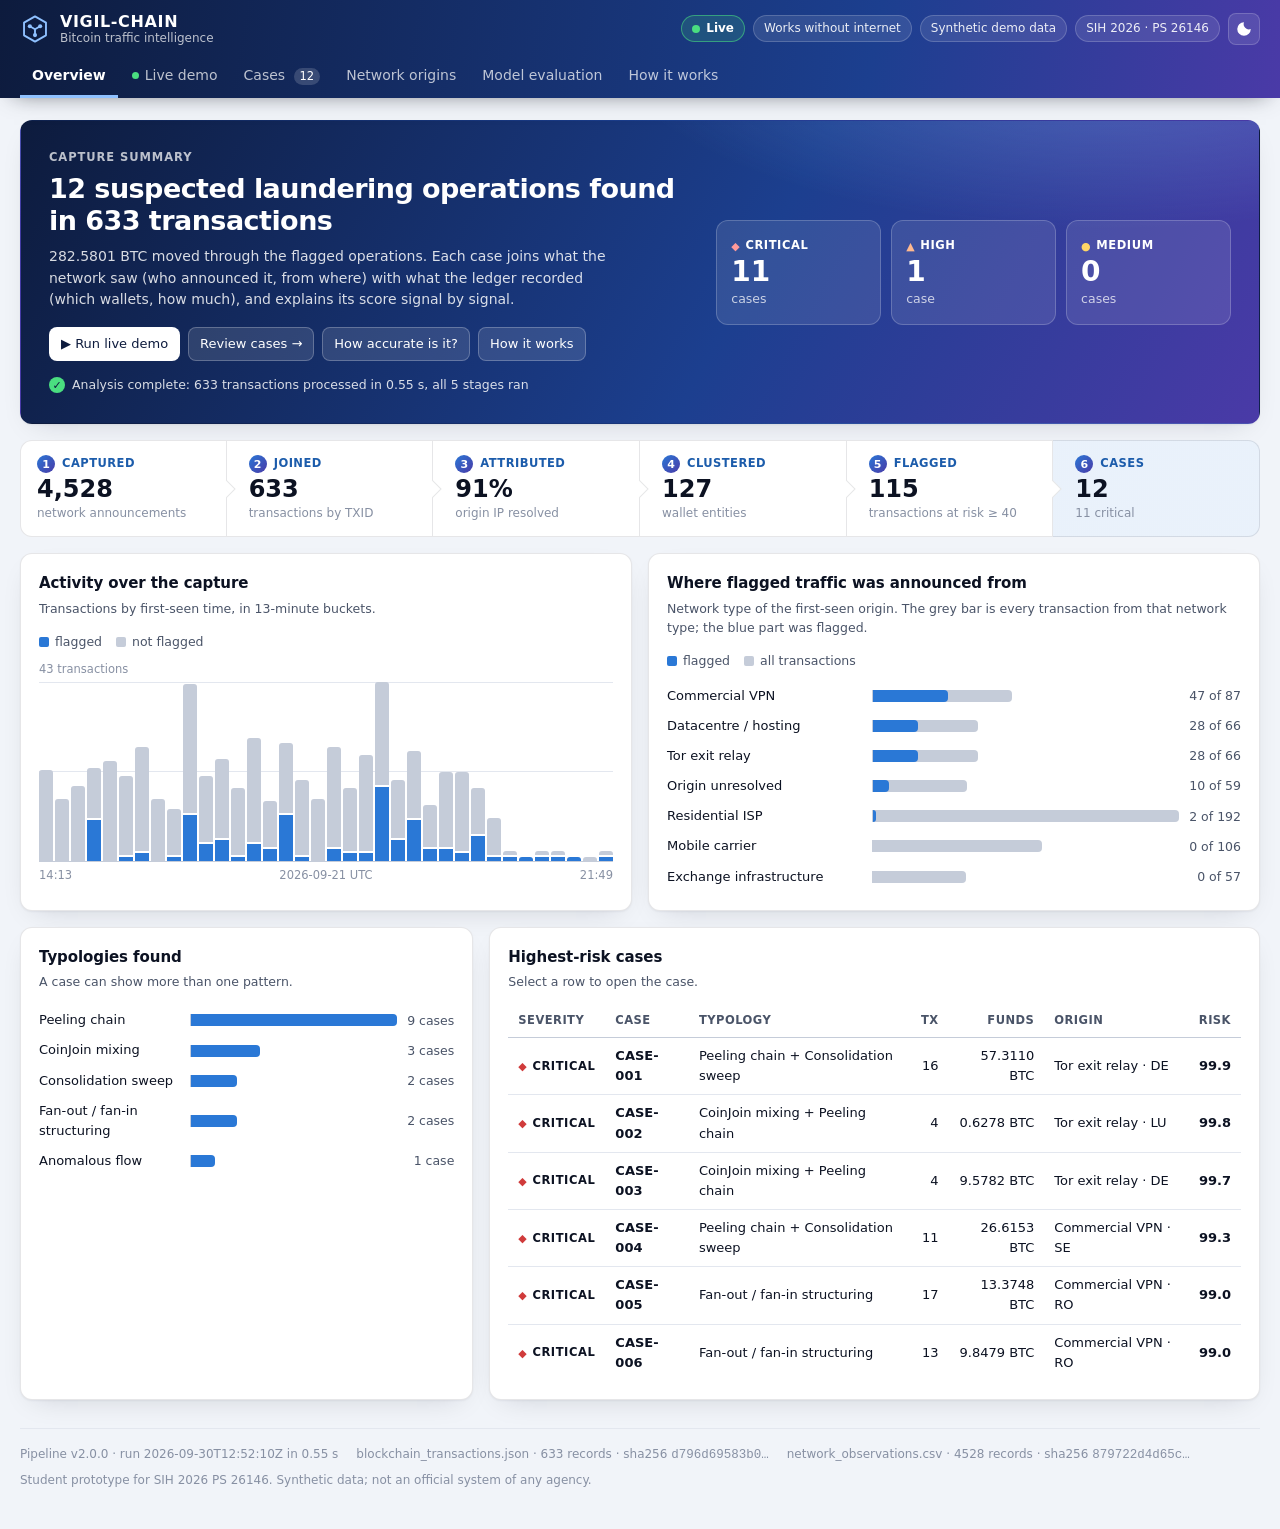
==== commit d27bec0f: "feat: evaluate the blockchain-layer models on the real Elliptic dataset - python -m src.pipeline.ell" ====
--- a/docs/index.html
+++ b/docs/index.html
@@ -375,7 +375,7 @@
 <div id="tip" role="tooltip"></div>
 <div id="toast" role="status" aria-live="polite"></div>
 
-<script id="vigil-data" type="application/json">{"meta":{"pipeline_version":"2.0.0","generated_at":"2026-09-30T11:56:21Z","sources":[{"file":"blockchain_transactions.json","sha256":"d796d69583b01deb3c4e212cdde7cf290d0a3e132b9b77c4be2592409134ea8c","records":633},{"file":"network_observations.csv","sha256":"879722d4d65c0af12d8719b188f96443b9447466c5f455ec9842c51c08712200","records":4528}],"model":{"pipeline_version":"2.0.0","architecture":"GraphSAGE mean, 2 layers, hidden 24; logistic risk fusion","training_data":"simulated traffic (src/simulation/generator.py)","gnn_seeds":[101,102,103,104,105,106,107,108,109,110,111,112],"fusion_seeds":[201,202,203,204,205,206],"gnn_train_transactions":7663,"gnn_train_positives":1116,"gnn_final_loss":0.0682,"fusion_train_transactions":3677,"tx_features":["log_value","log_inputs","log_outputs","log_fee_rate","output_ratio","equal_out_frac","log_respend","log_next_spend","log_in_degree","log_out_degree"],"evidence":["gnn_prob","anomaly","origin_tor","origin_vpn","origin_hosting","origin_exchange","peel_chain","coinjoin","velocity","origin_burst"],"origin_signals":["lead_term","sensor_agreement","relay_ratio","single_announcer"],"origin_calibration_transactions":11340,"sha256":"b9aaf2003395007db2a25df01aa88be20819f304ea2742f08e9f9e74195f751e","file":"vigil_chain_v1.npz"},"geo_source":"bundled offline CIDR table","runtime_s":0.54},"summary":{"observations":4528,"transactions":633,"origin_attributed":574,"origin_unresolved":59,"unobserved_transactions":0,"uncorrelated_observations":0,"observed_txids":633,"wallet_addresses":1938,"origin_ips":128,"graph_nodes":2699,"graph_edges":3286,"flow_edges":709,"entities":127,"peel_chains":16,"coinjoin_transactions":3,"flagged_transactions":115,"cases":12,"cases_by_severity":{"CRITICAL":11,"HIGH":1,"MEDIUM":0},"transactions_by_severity":{"CRITICAL":79,"HIGH":26,"MEDIUM":10,"LOW":518},"capture_start":1790000023.3746,"capture_end":1790027351.3329},"cases":[{"risk_score":99.9,"mean_risk":99.6,"severity":"CRITICAL","typology":"Peeling chain + Consolidation sweep","typology_tags":["Peeling chain","Consolidation sweep"],"tx_count":16,"inflow_btc":57.31104796,"peel_hops":15,"peeled_btc":18.860457,"first_seen":1790013703.8377,"last_seen":1790027351.3329,"duration":"3 h 47 min","origins":[{"ip":"185.220.100.212","transactions":4,"country":"DE","asn":"AS205100","asn_org":"F3 Netze e.V. (Tor exit relays)","category":"tor_exit","category_label":"Tor exit relay","mean_confidence":1.0,"resolved":true},{"ip":"185.220.100.145","transactions":3,"country":"DE","asn":"AS205100","asn_org":"F3 Netze e.V. (Tor exit relays)","category":"tor_exit","category_label":"Tor exit relay","mean_confidence":1.0,"resolved":true},{"ip":"104.244.77.5","transactions":2,"country":"LU","asn":"AS53667","asn_org":"FranTech Solutions (Tor exit hosting)","category":"tor_exit","category_label":"Tor exit relay","mean_confidence":1.0,"resolved":true},{"ip":"185.220.101.243","transactions":2,"country":"DE","asn":"AS205100","asn_org":"F3 Netze e.V. (Tor exit relays)","category":"tor_exit","category_label":"Tor exit relay","mean_confidence":1.0,"resolved":true},{"ip":"185.220.101.58","transactions":2,"country":"DE","asn":"AS205100","asn_org":"F3 Netze e.V. (Tor exit relays)","category":"tor_exit","category_label":"Tor exit relay","mean_confidence":1.0,"resolved":true},{"ip":"185.220.101.32","transactions":1,"country":"DE","asn":"AS205100","asn_org":"F3 Netze e.V. (Tor exit relays)","category":"tor_exit","category_label":"Tor exit relay","mean_confidence":1.0,"resolved":true},{"ip":"159.65.137.48","transactions":1,"country":"US","asn":"AS14061","asn_org":"DigitalOcean LLC","category":"hosting","category_label":"Datacentre / hosting","mean_confidence":0.062,"resolved":false},{"ip":"159.65.242.168","transactions":1,"country":"US","asn":"AS14061","asn_org":"DigitalOcean LLC","category":"hosting","category_label":"Datacentre / hosting","mean_confidence":0.122,"resolved":false}],"entities":[{"entity_id":"ENTITY_029","addresses":8}],"terminal_outputs":[{"address":"bc1q3dp6eun560dd4q4a0tgeac5j0t0d7clg79u4gl","amount_btc":38.44994597,"status":"unspent at end of capture"},{"address":"bc1qz20gscpkdaejdk2ddlmm063uw0aafj4ztgwrfs","amount_btc":11.87803864,"status":"unspent at end of capture"},{"address":"bc1qktrhz3qcp6y87xajrqhzyt4fmvjggyjvaamjq4","amount_btc":1.84773859,"status":"unspent at end of capture"},{"address":"1rs4Mz3k4mFpExNJE2KE5iWdHCJTPqT77S","amount_btc":1.45433624,"status":"unspent at end of capture"},{"address":"bc1q0ykhwv68j6n7pwupuyl7z3urp9m9hpttrpcddp","amount_btc":1.25873349,"status":"unspent at end of capture"},{"address":"bc1qftqdg579vnaclm85q823wj4hwajkze9lm8k500","amount_btc":1.18321023,"status":"unspent at end of capture"}],"terminal_output_count":9,"factors":[{"key":"gnn_prob","factor":"Graph neural network: laundering-topology probability","value":0.9998,"shap_log_odds":6.2064,"share_pct":66.5,"impact":"+6.21"},{"key":"origin_tor","factor":"First-seen origin is a Tor exit relay","value":0.875,"shap_log_odds":1.7777,"share_pct":19.0,"impact":"+1.78"},{"key":"peel_chain","factor":"Member of a multi-hop peeling chain","value":0.9375,"shap_log_odds":0.6473,"share_pct":6.9,"impact":"+0.65"},{"key":"origin_exchange","factor":"Origin is not known exchange infrastructure","value":0.0,"shap_log_odds":0.374,"share_pct":4.0,"impact":"+0.37"},{"key":"origin_hosting","factor":"Origin is not a datacentre / hosting range","value":0.0,"shap_log_odds":0.2357,"share_pct":2.5,"impact":"+0.24"},{"key":"velocity","factor":"Funds re-spent within minutes","value":0.1496,"shap_log_odds":0.0893,"share_pct":1.0,"impact":"+0.09"},{"key":"origin_vpn","factor":"Origin is not a commercial VPN range","value":0.0,"shap_log_odds":-0.0657,"share_pct":0.0,"impact":"-0.07"},{"key":"origin_burst","factor":"Burst of transactions from the same origin IP","value":0.0781,"shap_log_odds":-0.0564,"share_pct":0.0,"impact":"-0.06"},{"key":"anomaly","factor":"Isolation Forest: statistical outlier score","value":0.4767,"shap_log_odds":0.0041,"share_pct":0.0,"impact":"+0.00"},{"key":"coinjoin","factor":"No equal-output mixing structure","value":0.0,"shap_log_odds":-0.0006,"share_pct":0.0,"impact":"-0.00"}],"base_value_log_odds":-2.9617,"gnn_drivers":[{"feature":"log_value","label":"transaction value","log_odds_drop":24.5},{"feature":"log_fee_rate","label":"fee relative to value","log_odds_drop":3.832},{"feature":"equal_out_frac","label":"share of equal-valued outputs","log_odds_drop":2.462},{"feature":"log_inputs","label":"number of inputs","log_odds_drop":2.005}],"transactions":[{"txid":"5086853436d2662e7927ef8c202b68a44d8d186d309f499a9af49bce17ed23ab","timestamp":1790013703.8377,"risk_score":99.9,"severity":"CRITICAL","bridge":false,"inputs":1,"outputs":2,"value_btc":57.31104796,"fee_btc":4.723e-05,"origin_ip":"185.220.100.212","origin_confidence":1.0,"origin_lead_ms":152.3,"origin_country":"DE","origin_category":"tor_exit","gnn_prob":0.999,"anomaly":0.5452,"evidence":[0.999,0.545,1.0,0.0,0.0,0.0,1.0,0.0,0.203,0.0],"shap":[6.2,0.056,2.062,-0.066,0.236,0.374,0.699,-0.001,0.05,-0.105]},{"txid":"23f64a203c50a56f08697bc044e0ebeaadaabe4139642956f994967cfeb510ae","timestamp":1790014182.1853,"risk_score":99.9,"severity":"CRITICAL","bridge":false,"inputs":1,"outputs":2,"value_btc":55.10277816,"fee_btc":3.991e-05,"origin_ip":"185.220.100.145","origin_confidence":1.0,"origin_lead_ms":225.8,"origin_country":"DE","origin_category":"tor_exit","gnn_prob":1.0,"anomaly":0.4555,"evidence":[1.0,0.456,1.0,0.0,0.0,0.0,1.0,0.0,0.205,0.25],"shap":[6.208,-0.012,2.062,-0.066,0.236,0.374,0.699,-0.001,0.048,0.051]},{"txid":"518ef981a1a078b919471bd850f654b214f3f44a69af2567be566adbb0acf796","timestamp":1790014657.0384,"risk_score":99.9,"severity":"CRITICAL","bridge":false,"inputs":1,"outputs":2,"value_btc":54.76305763,"fee_btc":2.457e-05,"origin_ip":"185.220.100.145","origin_confidence":1.0,"origin_lead_ms":30.5,"origin_country":"DE","origin_category":"tor_exit","gnn_prob":0.9995,"anomaly":0.489,"evidence":[1.0,0.489,1.0,0.0,0.0,0.0,1.0,0.0,0.205,0.25],"shap":[6.204,0.013,2.062,-0.066,0.236,0.374,0.699,-0.001,0.048,0.051]},{"txid":"28344ab92f6c081c6838a0e85b0bd55eca7b9230694b7e0f5808ffcbb54161e5","timestamp":1790015966.9666,"risk_score":99.9,"severity":"CRITICAL","bridge":false,"inputs":1,"outputs":2,"value_btc":53.14977923,"fee_btc":3.207e-05,"origin_ip":"185.220.101.243","origin_confidence":1.0,"origin_lead_ms":124.1,"origin_country":"DE","origin_category":"tor_exit","gnn_prob":1.0,"anomaly":0.4597,"evidence":[1.0,0.46,1.0,0.0,0.0,0.0,1.0,0.0,0.013,0.25],"shap":[6.208,-0.009,2.062,-0.066,0.236,0.374,0.699,-0.001,0.19,0.051]},{"txid":"25b7a5e8b311b9bc12cc63f6bad22895498eff75347e8d757992e1a0563504d6","timestamp":1790017264.9501,"risk_score":99.9,"severity":"CRITICAL","bridge":false,"inputs":1,"outputs":2,"value_btc":52.80638348,"fee_btc":3.534e-05,"origin_ip":"104.244.77.5","origin_confidence":1.0,"origin_lead_ms":50.3,"origin_country":"LU","origin_category":"tor_exit","gnn_prob":0.9998,"anomaly":0.4532,"evidence":[1.0,0.453,1.0,0.0,0.0,0.0,1.0,0.0,0.29,0.25],"shap":[6.206,-0.014,2.062,-0.066,0.236,0.374,0.699,-0.001,-0.015,0.051]},{"txid":"6dcf2b8ace75c39efae2158cfd775af1edd49e628ac17435aeb4d039f0df6bc5","timestamp":1790017636.0497,"risk_score":99.8,"severity":"CRITICAL","bridge":false,"inputs":1,"outputs":2,"value_btc":50.95860955,"fee_btc":7.89e-05,"origin_ip":"185.220.100.145","origin_confidence":1.0,"origin_lead_ms":60.7,"origin_country":"DE","origin_category":"tor_exit","gnn_prob":0.9999,"anomaly":0.4597,"evidence":[1.0,0.46,1.0,0.0,0.0,0.0,1.0,0.0,0.29,0.0],"shap":[6.207,-0.009,2.062,-0.066,0.236,0.374,0.699,-0.001,-0.015,-0.105]},{"txid":"d91f1d329f5650f03495177bb2925ad317ed3fcca639305650bbef8ceaa42c64","timestamp":1790018445.243,"risk_score":99.9,"severity":"CRITICAL","bridge":false,"inputs":1,"outputs":2,"value_btc":49.36112608,"fee_btc":4.714e-05,"origin_ip":"185.220.101.243","origin_confidence":1.0,"origin_lead_ms":104.2,"origin_country":"DE","origin_category":"tor_exit","gnn_prob":1.0,"anomaly":0.4571,"evidence":[1.0,0.457,1.0,0.0,0.0,0.0,1.0,0.0,0.067,0.25],"shap":[6.208,-0.011,2.062,-0.066,0.236,0.374,0.699,-0.001,0.15,0.051]},{"txid":"4d7cc88e32f06983dcae531465f669ad3ecc386136267162f1d5d9e2416314e3","timestamp":1790019339.0364,"risk_score":99.9,"severity":"CRITICAL","bridge":false,"inputs":1,"outputs":2,"value_btc":47.75657233,"fee_btc":3.386e-05,"origin_ip":"185.220.100.212","origin_confidence":1.0,"origin_lead_ms":119.6,"origin_country":"DE","origin_category":"tor_exit","gnn_prob":1.0,"anomaly":0.4517,"evidence":[1.0,0.452,1.0,0.0,0.0,0.0,1.0,0.0,0.051,0.0],"shap":[6.208,-0.015,2.062,-0.066,0.236,0.374,0.699,-0.001,0.162,-0.105]},{"txid":"7e76185efe159dfbce46edcc9704245ec91b3bc91f11cb27ebb5e9dc8849ff72","timestamp":1790020608.1686,"risk_score":99.9,"severity":"CRITICAL","bridge":false,"inputs":1,"outputs":2,"value_btc":47.20129211,"fee_btc":3.813e-05,"origin_ip":"104.244.77.5","origin_confidence":1.0,"origin_lead_ms":151.7,"origin_country":"LU","origin_category":"tor_exit","gnn_prob":1.0,"anomaly":0.4589,"evidence":[1.0,0.459,1.0,0.0,0.0,0.0,1.0,0.0,0.09,0.0],"shap":[6.208,-0.009,2.062,-0.066,0.236,0.374,0.699,-0.001,0.134,-0.105]},{"txid":"977972c07056f4ecc7df988cdd52c9bd36dd18c3d138c06eb625b8b0bbe25822","timestamp":1790021331.9619,"risk_score":99.9,"severity":"CRITICAL","bridge":false,"inputs":1,"outputs":2,"value_btc":45.91960955,"fee_btc":2.925e-05,"origin_ip":"185.220.100.212","origin_confidence":1.0,"origin_lead_ms":111.7,"origin_country":"DE","origin_category":"tor_exit","gnn_prob":1.0,"anomaly":0.4614,"evidence":[1.0,0.461,1.0,0.0,0.0,0.0,1.0,0.0,0.09,0.0],"shap":[6.208,-0.008,2.062,-0.066,0.236,0.374,0.699,-0.001,0.134,-0.105]},{"txid":"0181644f8e43108efe268636be2baef8525b37319f087bc537d1886d16736766","timestamp":1790022263.774,"risk_score":99.9,"severity":"CRITICAL","bridge":false,"inputs":1,"outputs":2,"value_btc":44.22193869,"fee_btc":3.738e-05,"origin_ip":"185.220.101.32","origin_confidence":1.0,"origin_lead_ms":48.4,"origin_country":"DE","origin_category":"tor_exit","gnn_prob":1.0,"anomaly":0.4591,"evidence":[1.0,0.459,1.0,0.0,0.0,0.0,1.0,0.0,0.045,0.0],"shap":[6.208,-0.009,2.062,-0.066,0.236,0.374,0.699,-0.001,0.167,-0.105]},{"txid":"63011880ce89835073d2d088638aa669cc2406a8d275cc5f7b0d48b5501c9315","timestamp":1790023392.2764,"risk_score":98.3,"severity":"CRITICAL","bridge":false,"inputs":1,"outputs":2,"value_btc":43.72032496,"fee_btc":6.087e-05,"origin_ip":"159.65.242.168","origin_confidence":0.122,"origin_lead_ms":105.8,"origin_country":"US","origin_category":"hosting","gnn_prob":1.0,"anomaly":0.4332,"evidence":[1.0,0.433,0.0,0.0,0.0,0.0,1.0,0.0,0.344,0.0],"shap":[6.208,-0.029,-0.216,-0.066,0.236,0.374,0.699,-0.001,-0.055,-0.105]},{"txid":"fe8893f7552ac0dc1b3bda728d6377111390fd2ae1c6f576c494faf20e1bfd29","timestamp":1790023712.4823,"risk_score":99.8,"severity":"CRITICAL","bridge":false,"inputs":1,"outputs":2,"value_btc":42.4615306,"fee_btc":5.429e-05,"origin_ip":"185.220.101.58","origin_confidence":1.0,"origin_lead_ms":75.2,"origin_country":"DE","origin_category":"tor_exit","gnn_prob":0.9996,"anomaly":0.4386,"evidence":[1.0,0.439,1.0,0.0,0.0,0.0,1.0,0.0,0.344,0.0],"shap":[6.205,-0.025,2.062,-0.066,0.236,0.374,0.699,-0.001,-0.055,-0.105]},{"txid":"71eb197de416ac762b0c39b9987e5d226fdb4691a7de47b523e0a8988a900483","timestamp":1790024460.306,"risk_score":99.9,"severity":"CRITICAL","bridge":false,"inputs":1,"outputs":2,"value_btc":41.00714007,"fee_btc":2.128e-05,"origin_ip":"185.220.101.58","origin_confidence":1.0,"origin_lead_ms":28.2,"origin_country":"DE","origin_category":"tor_exit","gnn_prob":0.9995,"anomaly":0.4699,"evidence":[0.999,0.47,1.0,0.0,0.0,0.0,1.0,0.0,0.083,0.0],"shap":[6.204,-0.001,2.062,-0.066,0.236,0.374,0.699,-0.001,0.139,-0.105]},{"txid":"c60b488b517d850bdc361b5f793b5eb76b6f5fe03e0d54932c131b28680fba01","timestamp":1790025241.417,"risk_score":99.9,"severity":"CRITICAL","bridge":false,"inputs":1,"outputs":2,"value_btc":39.63322097,"fee_btc":6.477e-05,"origin_ip":"185.220.100.212","origin_confidence":1.0,"origin_lead_ms":5.3,"origin_country":"DE","origin_category":"tor_exit","gnn_prob":0.9997,"anomaly":0.5217,"evidence":[1.0,0.522,1.0,0.0,0.0,0.0,1.0,0.0,0.074,0.0],"shap":[6.206,0.038,2.062,-0.066,0.236,0.374,0.699,-0.001,0.145,-0.105]},{"txid":"be1087c6fb367067f9a15657cd02582979a522468acb6855fc0ef38e4f965649","timestamp":1790027351.3329,"risk_score":97.5,"severity":"CRITICAL","bridge":false,"inputs":8,"outputs":1,"value_btc":11.87814779,"fee_btc":0.00010915,"origin_ip":"159.65.137.48","origin_confidence":0.062,"origin_lead_ms":43.5,"origin_country":"US","origin_category":"hosting","gnn_prob":0.9998,"anomaly":0.6142,"evidence":[1.0,0.614,0.0,0.0,0.0,0.0,0.0,0.0,0.0,0.0],"shap":[6.206,0.108,-0.216,-0.066,0.236,0.374,-0.13,-0.001,0.2,-0.105]}],"edges":[[0,1,55.10277816],[0,15,2.20822257],[1,2,54.76305763],[2,3,53.14977923],[2,15,1.61325383],[3,4,52.80638348],[4,5,50.95860955],[5,6,49.36112608],[5,15,1.59740457],[6,7,47.75657233],[6,15,1.60450661],[7,8,47.20129211],[8,9,45.91960955],[8,15,1.28164443],[9,10,44.22193869],[9,15,1.69764161],[10,11,43.72032496],[10,15,0.50157635],[11,12,42.4615306],[12,13,41.00714007],[13,14,39.63322097],[13,15,1.37389782]],"notes":"Investigative lead generated by VIGIL-CHAIN from traffic metadata. Origin attribution is a statistical estimate and the risk score is a model output: both direct further inquiry and must be corroborated before being relied on as evidence.","narrative":"16 linked transactions carrying 57.3110 BTC over 3 h 47 min. A 15-hop peeling chain splits off 18.8605 BTC in small outputs while forwarding the remainder each hop. Outputs from earlier hops are swept together into a single address. The origin was resolved to 6 IP addresses; most frequent is 185.220.100.212 (Tor exit relay, DE, AS205100) with mean attribution confidence 1.00. A Tor exit identifies the relay, not the sender. For 2 transactions the origin could not be resolved: only relays were seen announcing. Largest onward output: 38.4499 BTC at bc1q3dp6eun560dd4q4a0tgeac5j0t0d7clg79u4gl (unspent at end of capture).","case_id":"CASE-001","evidence_hash":"b1dc56eb3035bb2cd011c0f31fcda8b6e827d263b6736aef1815237dd692586c"},{"risk_score":99.8,"mean_risk":99.3,"severity":"CRITICAL","typology":"CoinJoin mixing + Peeling chain","typology_tags":["CoinJoin mixing","Peeling chain"],"tx_count":4,"inflow_btc":0.62784128,"peel_hops":3,"peeled_btc":0.01501841,"first_seen":1790005079.31,"last_seen":1790008023.654,"duration":"49 min 4 s","origins":[{"ip":"104.244.77.12","transactions":1,"country":"LU","asn":"AS53667","asn_org":"FranTech Solutions (Tor exit hosting)","category":"tor_exit","category_label":"Tor exit relay","mean_confidence":1.0,"resolved":true},{"ip":"185.220.101.243","transactions":1,"country":"DE","asn":"AS205100","asn_org":"F3 Netze e.V. (Tor exit relays)","category":"tor_exit","category_label":"Tor exit relay","mean_confidence":1.0,"resolved":true},{"ip":"185.220.101.58","transactions":1,"country":"DE","asn":"AS205100","asn_org":"F3 Netze e.V. (Tor exit relays)","category":"tor_exit","category_label":"Tor exit relay","mean_confidence":1.0,"resolved":true},{"ip":"73.107.13.85","transactions":1,"country":"US","asn":"AS7922","asn_org":"Comcast Cable","category":"residential","category_label":"Residential ISP","mean_confidence":0.227,"resolved":false}],"entities":[],"terminal_outputs":[{"address":"1qr9Yw991UJRK62hiASmGXffRXDM4gBDdC","amount_btc":0.1,"status":"unspent at end of capture"},{"address":"1j4nQTjmRnJwkxMnMYDWnu3N46faPxCKws","amount_btc":0.1,"status":"unspent at end of capture"},{"address":"bc1qyc6fgx36jq5uypcmhmxp7fxg7y6v7npnhnqm7p","amount_btc":0.1,"status":"unspent at end of capture"},{"address":"3zUK92AFnXYcZNUs9qRim4QdQmDGcUWYhD","amount_btc":0.1,"status":"unspent at end of capture"},{"address":"1Qe9jnfyQg7BM24RdFw54err7sYfStAtmQ","amount_btc":0.08488883,"status":"unspent at end of capture"},{"address":"bc1q7w082dkdsawtpnp5u5nmalr0hlzg5w29eegpq4","amount_btc":0.03393363,"status":"unspent at end of capture"}],"terminal_output_count":13,"factors":[{"key":"gnn_prob","factor":"Graph neural network: laundering-topology probability","value":0.9996,"shap_log_odds":6.2046,"share_pct":72.7,"impact":"+6.20"},{"key":"origin_tor","factor":"First-seen origin is a Tor exit relay","value":0.75,"shap_log_odds":1.4929,"share_pct":17.5,"impact":"+1.49"},{"key":"origin_exchange","factor":"Origin is not known exchange infrastructure","value":0.0,"shap_log_odds":0.374,"share_pct":4.4,"impact":"+0.37"},{"key":"origin_hosting","factor":"Origin is not a datacentre / hosting range","value":0.0,"shap_log_odds":0.2357,"share_pct":2.8,"impact":"+0.24"},{"key":"peel_chain","factor":"Not part of a multi-hop peeling chain","value":0.375,"shap_log_odds":0.1809,"share_pct":2.1,"impact":"+0.18"},{"key":"origin_burst","factor":"Burst of transactions from the same origin IP","value":0.0,"shap_log_odds":-0.1053,"share_pct":0.0,"impact":"-0.11"},{"key":"origin_vpn","factor":"Origin is not a commercial VPN range","value":0.0,"shap_log_odds":-0.0657,"share_pct":0.0,"impact":"-0.07"},{"key":"coinjoin","factor":"No equal-output mixing structure","value":0.125,"shap_log_odds":0.0294,"share_pct":0.3,"impact":"+0.03"},{"key":"velocity","factor":"Funds re-spent within minutes","value":0.2523,"shap_log_odds":0.0133,"share_pct":0.2,"impact":"+0.01"},{"key":"anomaly","factor":"Isolation Forest: statistical outlier score","value":0.4654,"shap_log_odds":-0.0045,"share_pct":0.0,"impact":"-0.00"}],"base_value_log_odds":-2.9617,"gnn_drivers":[{"feature":"output_ratio","label":"small-to-large output ratio","log_odds_drop":15.859},{"feature":"log_outputs","label":"number of outputs","log_odds_drop":10.128},{"feature":"log_fee_rate","label":"fee relative to value","log_odds_drop":8.069},{"feature":"log_inputs","label":"number of inputs","log_odds_drop":4.618}],"transactions":[{"txid":"719aa3f77beeb2599c7f328cf727cbee54fc082ee16712d5a6a836a35262e350","timestamp":1790005079.31,"risk_score":99.7,"severity":"CRITICAL","bridge":false,"inputs":5,"outputs":10,"value_btc":0.62784128,"fee_btc":7.551e-05,"origin_ip":"185.220.101.58","origin_confidence":1.0,"origin_lead_ms":166.9,"origin_country":"DE","origin_category":"tor_exit","gnn_prob":0.9997,"anomaly":0.6156,"evidence":[1.0,0.616,1.0,0.0,0.0,0.0,0.0,0.5,0.494,0.0],"shap":[6.206,0.109,2.062,-0.066,0.236,0.374,-0.13,0.119,-0.166,-0.105]},{"txid":"32c3d6cd427ac83b30755703a3ee752c7e5e488a68b0747fe81e45402e88a12b","timestamp":1790005290.9518,"risk_score":99.7,"severity":"CRITICAL","bridge":false,"inputs":1,"outputs":2,"value_btc":0.1,"fee_btc":3.303e-05,"origin_ip":"185.220.101.243","origin_confidence":1.0,"origin_lead_ms":61.1,"origin_country":"DE","origin_category":"tor_exit","gnn_prob":1.0,"anomaly":0.4146,"evidence":[1.0,0.415,1.0,0.0,0.0,0.0,0.5,0.0,0.494,0.0],"shap":[6.208,-0.043,2.062,-0.066,0.236,0.374,0.285,-0.001,-0.166,-0.105]},{"txid":"8d82c52a04eb792ab2108b6c603a020e37332d3e76b7bc01bafdef513b5def51","timestamp":1790006662.1077,"risk_score":99.8,"severity":"CRITICAL","bridge":false,"inputs":1,"outputs":2,"value_btc":0.09751875,"fee_btc":2.914e-05,"origin_ip":"104.244.77.12","origin_confidence":1.0,"origin_lead_ms":29.2,"origin_country":"LU","origin_category":"tor_exit","gnn_prob":1.0,"anomaly":0.3995,"evidence":[1.0,0.4,1.0,0.0,0.0,0.0,0.5,0.0,0.011,0.0],"shap":[6.208,-0.054,2.062,-0.066,0.236,0.374,0.285,-0.001,0.192,-0.105]},{"txid":"26ab0126eba0d9278b01f419f0b28e9ff0c4e5f83e564ecd54e2f5be1a6515a5","timestamp":1790008023.654,"risk_score":98.0,"severity":"CRITICAL","bridge":false,"inputs":1,"outputs":2,"value_btc":0.09359079,"fee_btc":3.059e-05,"origin_ip":"73.107.13.85","origin_confidence":0.227,"origin_lead_ms":171.7,"origin_country":"US","origin_category":"residential","gnn_prob":0.9985,"anomaly":0.4318,"evidence":[0.999,0.432,0.0,0.0,0.0,0.0,0.5,0.0,0.011,0.0],"shap":[6.197,-0.03,-0.216,-0.066,0.236,0.374,0.285,-0.001,0.192,-0.105]}],"edges":[[0,1,0.1],[1,2,0.09751875],[2,3,0.09359079]],"notes":"Investigative lead generated by VIGIL-CHAIN from traffic metadata. Origin attribution is a statistical estimate and the risk score is a model output: both direct further inquiry and must be corroborated before being relied on as evidence.","narrative":"4 linked transactions carrying 0.6278 BTC over 49 min 4 s. An equal-output mixing round breaks the link between senders and receivers. A 3-hop peeling chain splits off 0.0150 BTC in small outputs while forwarding the remainder each hop. The origin was resolved to 3 IP addresses; most frequent is 104.244.77.12 (Tor exit relay, LU, AS53667) with mean attribution confidence 1.00. A Tor exit identifies the relay, not the sender. For 1 transaction the origin could not be resolved: only relays were seen announcing. Largest onward output: 0.1000 BTC at 1qr9Yw991UJRK62hiASmGXffRXDM4gBDdC (unspent at end of capture).","case_id":"CASE-002","evidence_hash":"c210a95e7610272b299a33d0f936da33cfc56282099b4599e6368a7ac37a93ae"},{"risk_score":99.7,"mean_risk":98.9,"severity":"CRITICAL","typology":"CoinJoin mixing + Peeling chain","typology_tags":["CoinJoin mixing","Peeling chain"],"tx_count":4,"inflow_btc":9.57821374,"peel_hops":3,"peeled_btc":0.11935013,"first_seen":1790017363.3247,"last_seen":1790017667.2231,"duration":"5 min 4 s","origins":[{"ip":"185.220.100.212","transactions":2,"country":"DE","asn":"AS205100","asn_org":"F3 Netze e.V. (Tor exit relays)","category":"tor_exit","category_label":"Tor exit relay","mean_confidence":1.0,"resolved":true},{"ip":"104.244.77.5","transactions":1,"country":"LU","asn":"AS53667","asn_org":"FranTech Solutions (Tor exit hosting)","category":"tor_exit","category_label":"Tor exit relay","mean_confidence":1.0,"resolved":true},{"ip":"185.220.101.94","transactions":1,"country":"DE","asn":"AS205100","asn_org":"F3 Netze e.V. (Tor exit relays)","category":"tor_exit","category_label":"Tor exit relay","mean_confidence":0.396,"resolved":false}],"entities":[],"terminal_outputs":[{"address":"3fRXz29UwpuNVmaMc65Bvujr3oHK93vFzJ","amount_btc":1.0,"status":"unspent at end of capture"},{"address":"3eq8tPvVQo2BNdXyrCYgVwdxgD8ujBQWB7","amount_btc":1.0,"status":"unspent at end of capture"},{"address":"3N1Uziy2kcmGFMQLY1tn7vV6upoCzPDtim","amount_btc":1.0,"status":"unspent at end of capture"},{"address":"bc1qfwvgvjqxnhwz59gwmvqukpnqd0h4kzu6j3p4qa","amount_btc":1.0,"status":"unspent at end of capture"},{"address":"3hx4E4bCj8Fs5KvXPkCyb7FZz8ymXSTNJS","amount_btc":1.0,"status":"unspent at end of capture"},{"address":"1EU1UAeKD6jqyE3KiC1W5tgQpWEfbw5XsF","amount_btc":1.0,"status":"unspent at end of capture"}],"terminal_output_count":19,"factors":[{"key":"gnn_prob","factor":"Graph neural network: laundering-topology probability","value":0.9976,"shap_log_odds":6.1896,"share_pct":72.6,"impact":"+6.19"},{"key":"origin_tor","factor":"First-seen origin is a Tor exit relay","value":0.75,"shap_log_odds":1.4929,"share_pct":17.5,"impact":"+1.49"},{"key":"origin_exchange","factor":"Origin is not known exchange infrastructure","value":0.0,"shap_log_odds":0.374,"share_pct":4.4,"impact":"+0.37"},{"key":"velocity","factor":"Funds re-spent within minutes","value":0.7587,"shap_log_odds":-0.3618,"share_pct":0.0,"impact":"-0.36"},{"key":"origin_hosting","factor":"Origin is not a datacentre / hosting range","value":0.0,"shap_log_odds":0.2357,"share_pct":2.8,"impact":"+0.24"},{"key":"peel_chain","factor":"Not part of a multi-hop peeling chain","value":0.375,"shap_log_odds":0.1809,"share_pct":2.1,"impact":"+0.18"},{"key":"origin_vpn","factor":"Origin is not a commercial VPN range","value":0.0,"shap_log_odds":-0.0657,"share_pct":0.0,"impact":"-0.07"},{"key":"coinjoin","factor":"No equal-output mixing structure","value":0.125,"shap_log_odds":0.0294,"share_pct":0.3,"impact":"+0.03"},{"key":"origin_burst","factor":"Burst of transactions from the same origin IP","value":0.1875,"shap_log_odds":0.012,"share_pct":0.1,"impact":"+0.01"},{"key":"anomaly","factor":"Isolation Forest: statistical outlier score","value":0.4827,"shap_log_odds":0.0086,"share_pct":0.1,"impact":"+0.01"}],"base_value_log_odds":-2.9617,"gnn_drivers":[{"feature":"log_outputs","label":"number of outputs","log_odds_drop":9.512},{"feature":"output_ratio","label":"small-to-large output ratio","log_odds_drop":9.145},{"feature":"log_next_spend","label":"time until the outputs were re-spent","log_odds_drop":6.088},{"feature":"log_inputs","label":"number of inputs","log_odds_drop":4.494}],"transactions":[{"txid":"5f226cac64a95a374cea340303c574a86a9e8846690d05de0eee6d36273e05c1","timestamp":1790017363.3247,"risk_score":99.7,"severity":"CRITICAL","bridge":false,"inputs":8,"outputs":16,"value_btc":9.57821374,"fee_btc":0.00023939,"origin_ip":"185.220.100.212","origin_confidence":1.0,"origin_lead_ms":54.2,"origin_country":"DE","origin_category":"tor_exit","gnn_prob":1.0,"anomaly":0.6517,"evidence":[1.0,0.652,1.0,0.0,0.0,0.0,0.0,0.5,0.537,0.25],"shap":[6.208,0.136,2.062,-0.066,0.236,0.374,-0.13,0.119,-0.198,0.051]},{"txid":"4cd83a68305a3601e399d35a11efe9997ccfadd114af3639fc80e31306a4e730","timestamp":1790017549.8465,"risk_score":96.4,"severity":"CRITICAL","bridge":false,"inputs":1,"outputs":2,"value_btc":1.0,"fee_btc":2.207e-05,"origin_ip":"185.220.101.94","origin_confidence":0.396,"origin_lead_ms":102.8,"origin_country":"DE","origin_category":"tor_exit","gnn_prob":1.0,"anomaly":0.4116,"evidence":[1.0,0.412,0.0,0.0,0.0,0.0,0.5,0.0,0.852,0.0],"shap":[6.208,-0.045,-0.216,-0.066,0.236,0.374,0.285,-0.001,-0.431,-0.105]},{"txid":"8db5fb1fcc612ebb12ebcbda602f5175ca573c65e05eabf4e971dacac8ef6196","timestamp":1790017597.8511,"risk_score":99.7,"severity":"CRITICAL","bridge":false,"inputs":1,"outputs":2,"value_btc":0.9747925,"fee_btc":1.48e-05,"origin_ip":"104.244.77.5","origin_confidence":1.0,"origin_lead_ms":105.0,"origin_country":"LU","origin_category":"tor_exit","gnn_prob":1.0,"anomaly":0.4104,"evidence":[1.0,0.41,1.0,0.0,0.0,0.0,0.5,0.0,0.852,0.25],"shap":[6.208,-0.046,2.062,-0.066,0.236,0.374,0.285,-0.001,-0.431,0.051]},{"txid":"60047ffdff74d8a84ef00b2ff59d49252adc0bec62d9b535a360e646adfd7e88","timestamp":1790017667.2231,"risk_score":99.7,"severity":"CRITICAL","bridge":false,"inputs":1,"outputs":2,"value_btc":0.90344057,"fee_btc":5.952e-05,"origin_ip":"185.220.100.212","origin_confidence":1.0,"origin_lead_ms":189.7,"origin_country":"DE","origin_category":"tor_exit","gnn_prob":0.9903,"anomaly":0.4572,"evidence":[0.99,0.457,1.0,0.0,0.0,0.0,0.5,0.0,0.794,0.25],"shap":[6.134,-0.011,2.062,-0.066,0.236,0.374,0.285,-0.001,-0.388,0.051]}],"edges":[[0,1,1.0],[1,2,0.9747925],[2,3,0.90344057]],"notes":"Investigative lead generated by VIGIL-CHAIN from traffic metadata. Origin attribution is a statistical estimate and the risk score is a model output: both direct further inquiry and must be corroborated before being relied on as evidence.","narrative":"4 linked transactions carrying 9.5782 BTC over 5 min 4 s. An equal-output mixing round breaks the link between senders and receivers. A 3-hop peeling chain splits off 0.1194 BTC in small outputs while forwarding the remainder each hop. The origin was resolved to 2 IP addresses; most frequent is 185.220.100.212 (Tor exit relay, DE, AS205100) with mean attribution confidence 1.00. A Tor exit identifies the relay, not the sender. For 1 transaction the origin could not be resolved: only relays were seen announcing. Largest onward output: 1.0000 BTC at 3fRXz29UwpuNVmaMc65Bvujr3oHK93vFzJ (unspent at end of capture).","case_id":"CASE-003","evidence_hash":"1347be29cc5df87c0144ab7c50a9e7712bb918ed3c0723672cb04b9d23c97c1e"},{"risk_score":99.3,"mean_risk":99.0,"severity":"CRITICAL","typology":"Peeling chain + Consolidation sweep","typology_tags":["Peeling chain","Consolidation sweep"],"tx_count":11,"inflow_btc":26.61533359,"peel_hops":10,"peeled_btc":16.86238507,"first_seen":1790002442.0126,"last_seen":1790004501.3904,"duration":"34 min 19 s","origins":[{"ip":"193.32.126.246","transactions":10,"country":"SE","asn":"AS39351","asn_org":"31173 Services AB (commercial VPN)","category":"vpn","category_label":"Commercial VPN","mean_confidence":1.0,"resolved":true},{"ip":"49.38.153.62","transactions":1,"country":"IN","asn":"AS55836","asn_org":"Reliance Jio Infocomm","category":"residential","category_label":"Residential ISP","mean_confidence":0.137,"resolved":false}],"entities":[{"entity_id":"ENTITY_046","addresses":5}],"terminal_outputs":[{"address":"bc1qdg6z6dkf5jsakpdrwrcljtmmngya7s30du9ehn","amount_btc":9.75264542,"status":"unspent at end of capture"},{"address":"bc1q68pcwrasmhm030khteg3qnkvae3fn4kww0avh8","amount_btc":6.97316241,"status":"unspent at end of capture"},{"address":"bc1q9589llhr5kkm8hhc7kh3gpjta9txj0v4mvmluc","amount_btc":2.79584036,"status":"unspent at end of capture"},{"address":"bc1qv943eaekxv78llfakph4a2eqzgxyy54pd84g4u","amount_btc":2.64165933,"status":"unspent at end of capture"},{"address":"bc1q5vmr4q73zpdarmhpzyky7g68qzzwdlmryw3cwk","amount_btc":2.08251933,"status":"unspent at end of capture"},{"address":"bc1qmvscg9tjwaxz9m53lttkdl0adh2ap2xmf3l5ws","amount_btc":1.63554895,"status":"unspent at end of capture"}],"terminal_output_count":7,"factors":[{"key":"gnn_prob","factor":"Graph neural network: laundering-topology probability","value":0.9929,"shap_log_odds":6.1539,"share_pct":74.5,"impact":"+6.15"},{"key":"origin_vpn","factor":"First-seen origin is a commercial VPN range","value":0.9091,"shap_log_odds":0.5976,"share_pct":7.2,"impact":"+0.60"},{"key":"peel_chain","factor":"Member of a multi-hop peeling chain","value":0.7862,"shap_log_odds":0.5219,"share_pct":6.3,"impact":"+0.52"},{"key":"velocity","factor":"Funds re-spent within minutes","value":0.8238,"shap_log_odds":-0.4101,"share_pct":0.0,"impact":"-0.41"},{"key":"origin_exchange","factor":"Origin is not known exchange infrastructure","value":0.0,"shap_log_odds":0.374,"share_pct":4.5,"impact":"+0.37"},{"key":"origin_burst","factor":"Burst of transactions from the same origin IP","value":0.755,"shap_log_odds":0.3673,"share_pct":4.4,"impact":"+0.37"},{"key":"origin_hosting","factor":"Origin is not a datacentre / hosting range","value":0.0,"shap_log_odds":0.2357,"share_pct":2.9,"impact":"+0.24"},{"key":"origin_tor","factor":"Origin is not a Tor exit relay","value":0.0,"shap_log_odds":-0.2156,"share_pct":0.0,"impact":"-0.22"},{"key":"anomaly","factor":"Isolation Forest: statistical outlier score","value":0.4909,"shap_log_odds":0.0147,"share_pct":0.2,"impact":"+0.01"},{"key":"coinjoin","factor":"No equal-output mixing structure","value":0.0,"shap_log_odds":-0.0006,"share_pct":0.0,"impact":"-0.00"}],"base_value_log_odds":-2.9617,"gnn_drivers":[{"feature":"log_value","label":"transaction value","log_odds_drop":16.873},{"feature":"log_next_spend","label":"time until the outputs were re-spent","log_odds_drop":6.635},{"feature":"equal_out_frac","label":"share of equal-valued outputs","log_odds_drop":1.79},{"feature":"log_in_degree","label":"number of funding transactions","log_odds_drop":1.141}],"transactions":[{"txid":"91e8855d98be81712985989ec478b0ce1d4331914c6f5437d58a795106688161","timestamp":1790002442.0126,"risk_score":99.1,"severity":"CRITICAL","bridge":false,"inputs":1,"outputs":2,"value_btc":26.61533359,"fee_btc":3.104e-05,"origin_ip":"193.32.126.246","origin_confidence":1.0,"origin_lead_ms":70.8,"origin_country":"SE","origin_category":"vpn","gnn_prob":0.9758,"anomaly":0.5165,"evidence":[0.976,0.516,0.0,1.0,0.0,0.0,0.865,0.0,0.814,0.83],"shap":[6.024,0.034,-0.216,0.664,0.236,0.374,0.587,-0.001,-0.402,0.415]},{"txid":"be2530098b046c5ad368a3eba8d2ebea4c79755389a55b8ca03f1c4fd5d1eb80","timestamp":1790002503.9332,"risk_score":99.2,"severity":"CRITICAL","bridge":false,"inputs":1,"outputs":2,"value_btc":23.81946219,"fee_btc":2.552e-05,"origin_ip":"193.32.126.246","origin_confidence":1.0,"origin_lead_ms":67.9,"origin_country":"SE","origin_category":"vpn","gnn_prob":0.9975,"anomaly":0.4931,"evidence":[0.997,0.493,0.0,1.0,0.0,0.0,0.865,0.0,0.953,0.83],"shap":[6.189,0.016,-0.216,0.664,0.236,0.374,0.587,-0.001,-0.506,0.415]},{"txid":"08315dd3a4a709bd0c478c81a9710ec8b21e92453e7d0aa5d4d661ff88f5cac9","timestamp":1790002518.42,"risk_score":99.1,"severity":"CRITICAL","bridge":false,"inputs":1,"outputs":2,"value_btc":21.32498934,"fee_btc":3.899e-05,"origin_ip":"193.32.126.246","origin_confidence":1.0,"origin_lead_ms":67.1,"origin_country":"SE","origin_category":"vpn","gnn_prob":0.991,"anomaly":0.4737,"evidence":[0.991,0.474,0.0,1.0,0.0,0.0,0.865,0.0,0.953,0.83],"shap":[6.14,0.002,-0.216,0.664,0.236,0.374,0.587,-0.001,-0.506,0.415]},{"txid":"3b60fced9e62e238eeaee2d5929de6ea70c704d476f46a914460f8c971f6b8e3","timestamp":1790002533.9447,"risk_score":98.9,"severity":"CRITICAL","bridge":false,"inputs":1,"outputs":2,"value_btc":18.68329102,"fee_btc":6.427e-05,"origin_ip":"193.32.126.246","origin_confidence":1.0,"origin_lead_ms":127.6,"origin_country":"SE","origin_category":"vpn","gnn_prob":0.9601,"anomaly":0.4715,"evidence":[0.96,0.471,0.0,1.0,0.0,0.0,0.865,0.0,0.952,0.83],"shap":[5.905,0.0,-0.216,0.664,0.236,0.374,0.587,-0.001,-0.505,0.415]},{"txid":"ac0cfda561e6e124ebc6d7e47be36252620a1ca3eb1df07dccb2ebfa233c1e8d","timestamp":1790002548.6483,"risk_score":99.2,"severity":"CRITICAL","bridge":false,"inputs":1,"outputs":2,"value_btc":16.60070742,"fee_btc":1.611e-05,"origin_ip":"193.32.126.246","origin_confidence":1.0,"origin_lead_ms":192.4,"origin_country":"SE","origin_category":"vpn","gnn_prob":0.9982,"anomaly":0.4718,"evidence":[0.998,0.472,0.0,1.0,0.0,0.0,0.865,0.0,0.952,0.83],"shap":[6.194,0.0,-0.216,0.664,0.236,0.374,0.587,-0.001,-0.505,0.415]},{"txid":"715b9ad4203d1bf93af5768c0818ced9859d7b43f67eb60c69b032353c1eb59c","timestamp":1790002578.0926,"risk_score":99.2,"severity":"CRITICAL","bridge":false,"inputs":1,"outputs":2,"value_btc":14.96514236,"fee_btc":1.643e-05,"origin_ip":"193.32.126.246","origin_confidence":1.0,"origin_lead_ms":182.3,"origin_country":"SE","origin_category":"vpn","gnn_prob":0.9999,"anomaly":0.4733,"evidence":[1.0,0.473,0.0,1.0,0.0,0.0,0.865,0.0,0.907,0.83],"shap":[6.207,0.001,-0.216,0.664,0.236,0.374,0.587,-0.001,-0.471,0.415]},{"txid":"b9244f1fcba3dd7a2e9e559a248de1b0965a8779aa965c9df155a7c6dcea5e0f","timestamp":1790002645.4575,"risk_score":99.3,"severity":"CRITICAL","bridge":false,"inputs":1,"outputs":2,"value_btc":13.94939915,"fee_btc":1.779e-05,"origin_ip":"193.32.126.246","origin_confidence":1.0,"origin_lead_ms":64.5,"origin_country":"SE","origin_category":"vpn","gnn_prob":1.0,"anomaly":0.4592,"evidence":[1.0,0.459,0.0,1.0,0.0,0.0,0.865,0.0,0.799,0.83],"shap":[6.208,-0.009,-0.216,0.664,0.236,0.374,0.587,-0.001,-0.392,0.415]},{"txid":"e8ceafeac143a2d9828237c858d80198738ed317b650dc6e986a028e518b8599","timestamp":1790002725.0633,"risk_score":99.2,"severity":"CRITICAL","bridge":false,"inputs":1,"outputs":2,"value_btc":11.88137153,"fee_btc":3.79e-05,"origin_ip":"193.32.126.246","origin_confidence":1.0,"origin_lead_ms":65.2,"origin_country":"SE","origin_category":"vpn","gnn_prob":1.0,"anomaly":0.4974,"evidence":[1.0,0.497,0.0,1.0,0.0,0.0,0.865,0.0,0.959,0.83],"shap":[6.208,0.02,-0.216,0.664,0.236,0.374,0.587,-0.001,-0.51,0.415]},{"txid":"14dcd18659ccd7778ce3a87061368036d6ac260bf74d9421533d9f91e5427da9","timestamp":1790002737.7544,"risk_score":99.2,"severity":"CRITICAL","bridge":false,"inputs":1,"outputs":2,"value_btc":11.39943701,"fee_btc":2.708e-05,"origin_ip":"193.32.126.246","origin_confidence":1.0,"origin_lead_ms":54.7,"origin_country":"SE","origin_category":"vpn","gnn_prob":1.0,"anomaly":0.4771,"evidence":[1.0,0.477,0.0,1.0,0.0,0.0,0.865,0.0,0.959,0.83],"shap":[6.208,0.004,-0.216,0.664,0.236,0.374,0.587,-0.001,-0.51,0.415]},{"txid":"43852beb9eec5720d9cd0ab1f12a314d742cf5fa64794a523e356c378766abfd","timestamp":1790002799.8094,"risk_score":99.3,"severity":"CRITICAL","bridge":false,"inputs":1,"outputs":2,"value_btc":10.48621554,"fee_btc":2.797e-05,"origin_ip":"193.32.126.246","origin_confidence":1.0,"origin_lead_ms":108.8,"origin_country":"SE","origin_category":"vpn","gnn_prob":0.9994,"anomaly":0.4902,"evidence":[0.999,0.49,0.0,1.0,0.0,0.0,0.865,0.0,0.813,0.83],"shap":[6.203,0.014,-0.216,0.664,0.236,0.374,0.587,-0.001,-0.402,0.415]},{"txid":"18168df7e5aeb1f676280f473cc59aca22e346885ea940955a697100ea281a6f","timestamp":1790004501.3904,"risk_score":97.4,"severity":"CRITICAL","bridge":false,"inputs":5,"outputs":1,"value_btc":6.97327495,"fee_btc":0.00011254,"origin_ip":"49.38.153.62","origin_confidence":0.137,"origin_lead_ms":11.8,"origin_country":"IN","origin_category":"residential","gnn_prob":0.9998,"anomaly":0.5759,"evidence":[1.0,0.576,0.0,0.0,0.0,0.0,0.0,0.0,0.003,0.0],"shap":[6.206,0.079,-0.216,-0.066,0.236,0.374,-0.13,-0.001,0.198,-0.105]}],"edges":[[0,1,23.81946219],[1,2,21.32498934],[1,10,2.49444733],[2,3,18.68329102],[3,4,16.60070742],[4,5,14.96514236],[5,6,13.94939915],[5,10,1.01572678],[6,7,11.88137153],[6,10,2.06800983],[7,8,11.39943701],[7,10,0.48189662],[8,9,10.48621554],[8,10,0.91319439]],"notes":"Investigative lead generated by VIGIL-CHAIN from traffic metadata. Origin attribution is a statistical estimate and the risk score is a model output: both direct further inquiry and must be corroborated before being relied on as evidence.","narrative":"11 linked transactions carrying 26.6153 BTC over 34 min 19 s. A 10-hop peeling chain splits off 16.8624 BTC in small outputs while forwarding the remainder each hop. Outputs from earlier hops are swept together into a single address. The origin was resolved to 1 IP address; most frequent is 193.32.126.246 (Commercial VPN, SE, AS39351) with mean attribution confidence 1.00. For 1 transaction the origin could not be resolved: only relays were seen announcing. Largest onward output: 9.7526 BTC at bc1qdg6z6dkf5jsakpdrwrcljtmmngya7s30du9ehn (unspent at end of capture).","case_id":"CASE-004","evidence_hash":"9649f07e6b47ab1e0a1cf40f0adb0df728c9171fe87c56677a88d78412b8a426"},{"risk_score":99.0,"mean_risk":97.6,"severity":"CRITICAL","typology":"Fan-out / fan-in structuring","typology_tags":["Fan-out / fan-in structuring"],"tx_count":17,"inflow_btc":13.37477359,"peel_hops":0,"peeled_btc":0,"first_seen":1790007620.2875,"last_seen":1790012290.97,"duration":"1 h 17 min","origins":[{"ip":"146.70.155.18","transactions":14,"country":"RO","asn":"AS9009","asn_org":"M247 Europe (commercial VPN hosting)","category":"vpn","category_label":"Commercial VPN","mean_confidence":1.0,"resolved":true},{"ip":"159.65.70.144","transactions":1,"country":"US","asn":"AS14061","asn_org":"DigitalOcean LLC","category":"hosting","category_label":"Datacentre / hosting","mean_confidence":0.708,"resolved":true},{"ip":"49.38.153.62","transactions":1,"country":"IN","asn":"AS55836","asn_org":"Reliance Jio Infocomm","category":"residential","category_label":"Residential ISP","mean_confidence":0.148,"resolved":false},{"ip":"91.27.43.83","transactions":1,"country":"DE","asn":"AS3320","asn_org":"Deutsche Telekom","category":"residential","category_label":"Residential ISP","mean_confidence":0.08,"resolved":false}],"entities":[{"entity_id":"ENTITY_031","addresses":7},{"entity_id":"ENTITY_032","addresses":7}],"terminal_outputs":[{"address":"3b7Pkwrhgb1YZAW6DP1rAqzuRgsE5t5QHm","amount_btc":6.74899214,"status":"unspent at end of capture"},{"address":"1kK6F42YwyMi9irK1u7SZMLEySnwCwKTXu","amount_btc":6.62520002,"status":"unspent at end of capture"}],"terminal_output_count":2,"factors":[{"key":"gnn_prob","factor":"Graph neural network: laundering-topology probability","value":1.0,"shap_log_odds":6.2079,"share_pct":82.4,"impact":"+6.21"},{"key":"origin_vpn","factor":"First-seen origin is a commercial VPN range","value":0.8235,"shap_log_odds":0.5352,"share_pct":7.1,"impact":"+0.54"},{"key":"origin_exchange","factor":"Origin is not known exchange infrastructure","value":0.0,"shap_log_odds":0.374,"share_pct":5.0,"impact":"+0.37"},{"key":"origin_tor","factor":"Origin is not a Tor exit relay","value":0.0,"shap_log_odds":-0.2156,"share_pct":0.0,"impact":"-0.22"},{"key":"velocity","factor":"Funds re-spent within minutes","value":0.0653,"shap_log_odds":0.1518,"share_pct":2.0,"impact":"+0.15"},{"key":"origin_burst","factor":"Burst of transactions from the same origin IP","value":0.3963,"shap_log_odds":0.1428,"share_pct":1.9,"impact":"+0.14"},{"key":"peel_chain","factor":"Not part of a multi-hop peeling chain","value":0.0,"shap_log_odds":-0.1301,"share_pct":0.0,"impact":"-0.13"},{"key":"origin_hosting","factor":"Origin is not a datacentre / hosting range","value":0.0588,"shap_log_odds":0.1001,"share_pct":1.3,"impact":"+0.10"},{"key":"anomaly","factor":"Isolation Forest: statistical outlier score","value":0.4948,"shap_log_odds":0.0177,"share_pct":0.2,"impact":"+0.02"},{"key":"coinjoin","factor":"No equal-output mixing structure","value":0.0,"shap_log_odds":-0.0006,"share_pct":0.0,"impact":"-0.00"}],"base_value_log_odds":-2.9617,"gnn_drivers":[{"feature":"equal_out_frac","label":"share of equal-valued outputs","log_odds_drop":17.102},{"feature":"log_outputs","label":"number of outputs","log_odds_drop":9.599},{"feature":"log_in_degree","label":"number of funding transactions","log_odds_drop":6.295},{"feature":"log_out_degree","label":"number of spending transactions","log_odds_drop":6.123}],"transactions":[{"txid":"87b7d14b3117aa4c7b8e68aea049c6630a79a06afdc141cd1864470b71a3a09c","timestamp":1790007620.2875,"risk_score":98.6,"severity":"CRITICAL","bridge":false,"inputs":1,"outputs":14,"value_btc":13.37477359,"fee_btc":0.00018042,"origin_ip":"146.70.155.18","origin_confidence":1.0,"origin_lead_ms":105.7,"origin_country":"RO","origin_category":"vpn","gnn_prob":0.9998,"anomaly":0.6686,"evidence":[1.0,0.669,0.0,1.0,0.0,0.0,0.0,0.0,0.195,0.0],"shap":[6.207,0.149,-0.216,0.664,0.236,0.374,-0.13,-0.001,0.056,-0.105]},{"txid":"8476ad4cb6bd39f503349835f1a4556168bd834c664e6a4d048da78bb7801455","timestamp":1790008110.8726,"risk_score":96.8,"severity":"CRITICAL","bridge":false,"inputs":1,"outputs":1,"value_btc":0.90480229,"fee_btc":9.67e-06,"origin_ip":"91.27.43.83","origin_confidence":0.08,"origin_lead_ms":31.4,"origin_country":"DE","origin_category":"residential","gnn_prob":1.0,"anomaly":0.4826,"evidence":[1.0,0.483,0.0,0.0,0.0,0.0,0.0,0.0,0.195,0.0],"shap":[6.208,0.008,-0.216,-0.066,0.236,0.374,-0.13,-0.001,0.056,-0.105]},{"txid":"ba79c05ae72c9248ae601be75184ddcb6b2ebae419a0549c05bc14f6b59b3468","timestamp":1790008555.1735,"risk_score":99.0,"severity":"CRITICAL","bridge":false,"inputs":1,"outputs":1,"value_btc":0.86289047,"fee_btc":6.14e-06,"origin_ip":"146.70.155.18","origin_confidence":1.0,"origin_lead_ms":18.9,"origin_country":"RO","origin_category":"vpn","gnn_prob":1.0,"anomaly":0.4873,"evidence":[1.0,0.487,0.0,1.0,0.0,0.0,0.0,0.0,0.044,0.58],"shap":[6.208,0.012,-0.216,0.664,0.236,0.374,-0.13,-0.001,0.167,0.258]},{"txid":"59b2d4abd0bacd896ff99b7d549a06a7b02c7e4ccbc9272e4d83c3ddb7d7a570","timestamp":1790008728.584,"risk_score":99.0,"severity":"CRITICAL","bridge":false,"inputs":1,"outputs":1,"value_btc":1.05021591,"fee_btc":3.18e-05,"origin_ip":"146.70.155.18","origin_confidence":1.0,"origin_lead_ms":107.0,"origin_country":"RO","origin_category":"vpn","gnn_prob":1.0,"anomaly":0.4578,"evidence":[1.0,0.458,0.0,1.0,0.0,0.0,0.0,0.0,0.025,0.58],"shap":[6.208,-0.01,-0.216,0.664,0.236,0.374,-0.13,-0.001,0.182,0.258]},{"txid":"916be0bef436c759b2402e015525b1d43054af858781e528cc0030f5e0ccfa46","timestamp":1790008736.9575,"risk_score":99.0,"severity":"CRITICAL","bridge":false,"inputs":1,"outputs":1,"value_btc":0.93540877,"fee_btc":2.802e-05,"origin_ip":"146.70.155.18","origin_confidence":1.0,"origin_lead_ms":60.8,"origin_country":"RO","origin_category":"vpn","gnn_prob":1.0,"anomaly":0.4615,"evidence":[1.0,0.462,0.0,1.0,0.0,0.0,0.0,0.0,0.024,0.58],"shap":[6.208,-0.007,-0.216,0.664,0.236,0.374,-0.13,-0.001,0.182,0.258]},{"txid":"9d43c443ddbba3630e1f55de0777b99ef7aa0679726ea6eaceb99ff0928b25a5","timestamp":1790008789.5673,"risk_score":99.0,"severity":"CRITICAL","bridge":false,"inputs":1,"outputs":1,"value_btc":0.8611136,"fee_btc":2.085e-05,"origin_ip":"146.70.155.18","origin_confidence":1.0,"origin_lead_ms":38.5,"origin_country":"RO","origin_category":"vpn","gnn_prob":1.0,"anomaly":0.4656,"evidence":[1.0,0.466,0.0,1.0,0.0,0.0,0.0,0.0,0.02,0.58],"shap":[6.208,-0.004,-0.216,0.664,0.236,0.374,-0.13,-0.001,0.185,0.258]},{"txid":"099fa0bedace88a4975f3e000e8958cb7c7a041cc8e25a6dbbc4e60880f67770","timestamp":1790008799.9327,"risk_score":99.0,"severity":"CRITICAL","bridge":false,"inputs":1,"outputs":1,"value_btc":0.9147251,"fee_btc":5.27e-06,"origin_ip":"146.70.155.18","origin_confidence":1.0,"origin_lead_ms":104.1,"origin_country":"RO","origin_category":"vpn","gnn_prob":1.0,"anomaly":0.4842,"evidence":[1.0,0.484,0.0,1.0,0.0,0.0,0.0,0.0,0.02,0.58],"shap":[6.208,0.01,-0.216,0.664,0.236,0.374,-0.13,-0.001,0.186,0.258]},{"txid":"1372eca9619d8bf8afba06fd47824cc7ed7f46d0d8ee16566d1d1f7cb43daa30","timestamp":1790009443.8804,"risk_score":98.9,"severity":"CRITICAL","bridge":false,"inputs":1,"outputs":1,"value_btc":0.93915335,"fee_btc":2.362e-05,"origin_ip":"146.70.155.18","origin_confidence":1.0,"origin_lead_ms":87.2,"origin_country":"RO","origin_category":"vpn","gnn_prob":1.0,"anomaly":0.4585,"evidence":[1.0,0.459,0.0,1.0,0.0,0.0,0.0,0.0,0.002,0.396],"shap":[6.208,-0.01,-0.216,0.664,0.236,0.374,-0.13,-0.001,0.198,0.143]},{"txid":"05003becbe0007fa8b909e913f027b3042e009020ad2a32e8b620fe2a1833015","timestamp":1790009908.6097,"risk_score":99.0,"severity":"CRITICAL","bridge":false,"inputs":1,"outputs":1,"value_btc":1.10664334,"fee_btc":1.432e-05,"origin_ip":"146.70.155.18","origin_confidence":1.0,"origin_lead_ms":90.4,"origin_country":"RO","origin_category":"vpn","gnn_prob":1.0,"anomaly":0.4651,"evidence":[1.0,0.465,0.0,1.0,0.0,0.0,0.0,0.0,0.0,0.5],"shap":[6.208,-0.005,-0.216,0.664,0.236,0.374,-0.13,-0.001,0.2,0.208]},{"txid":"f354197441835e248d6b1496fc2c2b4b6c4d6707bada6660adb80864309aaed8","timestamp":1790009916.7226,"risk_score":99.0,"severity":"CRITICAL","bridge":false,"inputs":1,"outputs":1,"value_btc":0.98692459,"fee_btc":4.614e-05,"origin_ip":"146.70.155.18","origin_confidence":1.0,"origin_lead_ms":61.4,"origin_country":"RO","origin_category":"vpn","gnn_prob":1.0,"anomaly":0.4592,"evidence":[1.0,0.459,0.0,1.0,0.0,0.0,0.0,0.0,0.001,0.5],"shap":[6.208,-0.009,-0.216,0.664,0.236,0.374,-0.13,-0.001,0.199,0.208]},{"txid":"978bfeb52892a052d3eef1b12cbd22f614ae513919bf4a6a95cc4f4e969ee9d9","timestamp":1790009979.3205,"risk_score":79.9,"severity":"HIGH","bridge":false,"inputs":1,"outputs":1,"value_btc":0.90039109,"fee_btc":1.886e-05,"origin_ip":"159.65.70.144","origin_confidence":0.708,"origin_lead_ms":47.4,"origin_country":"US","origin_category":"hosting","gnn_prob":1.0,"anomaly":0.459,"evidence":[1.0,0.459,0.0,0.0,1.0,0.0,0.0,0.0,0.001,0.25],"shap":[6.208,-0.009,-0.216,-0.066,-2.069,0.374,-0.13,-0.001,0.199,0.051]},{"txid":"dec3a893eb5c00d0d915b958655d8893c14f0d6cd68906429c043c877f46c71e","timestamp":1790010105.423,"risk_score":98.9,"severity":"CRITICAL","bridge":false,"inputs":1,"outputs":1,"value_btc":1.09123032,"fee_btc":2.117e-05,"origin_ip":"146.70.155.18","origin_confidence":1.0,"origin_lead_ms":85.9,"origin_country":"RO","origin_category":"vpn","gnn_prob":1.0,"anomaly":0.4601,"evidence":[1.0,0.46,0.0,1.0,0.0,0.0,0.0,0.0,0.001,0.396],"shap":[6.208,-0.009,-0.216,0.664,0.236,0.374,-0.13,-0.001,0.2,0.143]},{"txid":"030787a123238c8d9bb310e2f821fb7501087f1fdae5eb4340dc8358af23eb66","timestamp":1790011195.3295,"risk_score":97.4,"severity":"CRITICAL","bridge":false,"inputs":1,"outputs":1,"value_btc":0.88097056,"fee_btc":1.678e-05,"origin_ip":"49.38.153.62","origin_confidence":0.148,"origin_lead_ms":18.3,"origin_country":"IN","origin_category":"residential","gnn_prob":1.0,"anomaly":0.4677,"evidence":[1.0,0.468,0.0,0.0,0.0,0.0,0.0,0.0,0.075,0.25],"shap":[6.208,-0.003,-0.216,-0.066,0.236,0.374,-0.13,-0.001,0.144,0.051]},{"txid":"0b58ae657ff7f5cde9f78787e0819fbed0f1a775f4432a55614760c046f524f6","timestamp":1790011258.0008,"risk_score":98.7,"severity":"CRITICAL","bridge":false,"inputs":1,"outputs":1,"value_btc":1.02927614,"fee_btc":8.43e-06,"origin_ip":"146.70.155.18","origin_confidence":1.0,"origin_lead_ms":16.1,"origin_country":"RO","origin_category":"vpn","gnn_prob":1.0,"anomaly":0.4793,"evidence":[1.0,0.479,0.0,1.0,0.0,0.0,0.0,0.0,0.093,0.25],"shap":[6.208,0.006,-0.216,0.664,0.236,0.374,-0.13,-0.001,0.131,0.051]},{"txid":"1686e502e3a08703713276a5e6bda94c6935e4b85e25f42db69a90c7bb9b2243","timestamp":1790011740.9583,"risk_score":98.9,"severity":"CRITICAL","bridge":false,"inputs":1,"outputs":1,"value_btc":0.91084764,"fee_btc":9.27e-06,"origin_ip":"146.70.155.18","origin_confidence":1.0,"origin_lead_ms":66.5,"origin_country":"RO","origin_category":"vpn","gnn_prob":1.0,"anomaly":0.4824,"evidence":[1.0,0.482,0.0,1.0,0.0,0.0,0.0,0.0,0.16,0.5],"shap":[6.208,0.008,-0.216,0.664,0.236,0.374,-0.13,-0.001,0.082,0.208]},{"txid":"d6d93fff4e787dfb3677b29030c241e5031005730c87fd50dd6f4b8b574f24c7","timestamp":1790011971.1679,"risk_score":98.9,"severity":"CRITICAL","bridge":false,"inputs":7,"outputs":1,"value_btc":6.62526044,"fee_btc":6.042e-05,"origin_ip":"146.70.155.18","origin_confidence":1.0,"origin_lead_ms":20.6,"origin_country":"RO","origin_category":"vpn","gnn_prob":1.0,"anomaly":0.589,"evidence":[1.0,0.589,0.0,1.0,0.0,0.0,0.0,0.0,0.093,0.396],"shap":[6.208,0.089,-0.216,0.664,0.236,0.374,-0.13,-0.001,0.131,0.143]},{"txid":"76786dae04cd60415a886d7a958140c7855fc7a3ad118139c1282082fe206f47","timestamp":1790012290.97,"risk_score":98.9,"severity":"CRITICAL","bridge":false,"inputs":7,"outputs":1,"value_btc":6.74907239,"fee_btc":8.025e-05,"origin_ip":"146.70.155.18","origin_confidence":1.0,"origin_lead_ms":62.1,"origin_country":"RO","origin_category":"vpn","gnn_prob":1.0,"anomaly":0.5842,"evidence":[1.0,0.584,0.0,1.0,0.0,0.0,0.0,0.0,0.16,0.396],"shap":[6.208,0.085,-0.216,0.664,0.236,0.374,-0.13,-0.001,0.082,0.143]}],"edges":[[0,1,0.90480229],[0,2,0.86289047],[0,3,1.05021591],[0,4,0.93540877],[0,5,0.8611136],[0,6,0.9147251],[0,7,0.93915335],[0,8,1.10664334],[0,9,0.98692459],[0,10,0.90039109],[0,11,1.09123032],[0,12,0.88097056],[0,13,1.02927614],[0,14,0.91084764],[1,16,0.90479262],[2,15,0.86288433],[3,15,1.05018411],[4,16,0.93538075],[5,16,0.86109275],[6,15,0.91471983],[7,16,0.93912973],[8,16,1.10662902],[9,15,0.98687845],[10,15,0.90037223],[11,16,1.09120915],[12,15,0.88095378],[13,15,1.02926771],[14,16,0.91083837]],"notes":"Investigative lead generated by VIGIL-CHAIN from traffic metadata. Origin attribution is a statistical estimate and the risk score is a model output: both direct further inquiry and must be corroborated before being relied on as evidence.","narrative":"17 linked transactions carrying 13.3748 BTC over 1 h 17 min. Funds are fanned out into near-equal parts, moved one hop each and re-aggregated. The origin was resolved to 2 IP addresses; most frequent is 146.70.155.18 (Commercial VPN, RO, AS9009) with mean attribution confidence 1.00. For 2 transactions the origin could not be resolved: only relays were seen announcing. Largest onward output: 6.7490 BTC at 3b7Pkwrhgb1YZAW6DP1rAqzuRgsE5t5QHm (unspent at end of capture).","case_id":"CASE-005","evidence_hash":"94010e437a6bc2e2f96acbe53bbbb6dcfe03e3c86b39c780e19784a3031c4455"},{"risk_score":99.0,"mean_risk":98.8,"severity":"CRITICAL","typology":"Fan-out / fan-in structuring","typology_tags":["Fan-out / fan-in structuring"],"tx_count":13,"inflow_btc":9.84790994,"peel_hops":0,"peeled_btc":0,"first_seen":1790017148.2636,"last_seen":1790021039.1222,"duration":"1 h 4 min","origins":[{"ip":"146.70.80.140","transactions":13,"country":"RO","asn":"AS9009","asn_org":"M247 Europe (commercial VPN hosting)","category":"vpn","category_label":"Commercial VPN","mean_confidence":1.0,"resolved":true}],"entities":[{"entity_id":"ENTITY_047","addresses":5},{"entity_id":"ENTITY_049","addresses":5}],"terminal_outputs":[{"address":"1vma4XMvHdbtCgRE2Qq6hBDvX9S9N38y2U","amount_btc":5.18825889,"status":"unspent at end of capture"},{"address":"bc1qh4hg6n66v7z7ujt6wlh387ganyau4shl54vf2m","amount_btc":4.65882456,"status":"unspent at end of capture"}],"terminal_output_count":2,"factors":[{"key":"gnn_prob","factor":"Graph neural network: laundering-topology probability","value":0.9998,"shap_log_odds":6.2063,"share_pct":79.9,"impact":"+6.21"},{"key":"origin_vpn","factor":"First-seen origin is a commercial VPN range","value":1.0,"shap_log_odds":0.664,"share_pct":8.5,"impact":"+0.66"},{"key":"origin_exchange","factor":"Origin is not known exchange infrastructure","value":0.0,"shap_log_odds":0.374,"share_pct":4.8,"impact":"+0.37"},{"key":"origin_hosting","factor":"Origin is not a datacentre / hosting range","value":0.0,"shap_log_odds":0.2357,"share_pct":3.0,"impact":"+0.24"},{"key":"origin_tor","factor":"Origin is not a Tor exit relay","value":0.0,"shap_log_odds":-0.2156,"share_pct":0.0,"impact":"-0.22"},{"key":"origin_burst","factor":"Burst of transactions from the same origin IP","value":0.4351,"shap_log_odds":0.1671,"share_pct":2.2,"impact":"+0.17"},{"key":"peel_chain","factor":"Not part of a multi-hop peeling chain","value":0.0,"shap_log_odds":-0.1301,"share_pct":0.0,"impact":"-0.13"},{"key":"velocity","factor":"Funds re-spent within minutes","value":0.1329,"shap_log_odds":0.1017,"share_pct":1.3,"impact":"+0.10"},{"key":"anomaly","factor":"Isolation Forest: statistical outlier score","value":0.4969,"shap_log_odds":0.0192,"share_pct":0.2,"impact":"+0.02"},{"key":"coinjoin","factor":"No equal-output mixing structure","value":0.0,"shap_log_odds":-0.0006,"share_pct":0.0,"impact":"-0.00"}],"base_value_log_odds":-2.9617,"gnn_drivers":[{"feature":"equal_out_frac","label":"share of equal-valued outputs","log_odds_drop":20.229},{"feature":"log_outputs","label":"number of outputs","log_odds_drop":9.914},{"feature":"log_in_degree","label":"number of funding transactions","log_odds_drop":5.877},{"feature":"log_out_degree","label":"number of spending transactions","log_odds_drop":5.672}],"transactions":[{"txid":"51d3ca6a55f522804e29b2850f9e95d90f198f0176562a87c04b36817361285f","timestamp":1790017148.2636,"risk_score":98.8,"severity":"CRITICAL","bridge":false,"inputs":1,"outputs":10,"value_btc":9.84790994,"fee_btc":0.00021365,"origin_ip":"146.70.80.140","origin_confidence":1.0,"origin_lead_ms":201.3,"origin_country":"RO","origin_category":"vpn","gnn_prob":0.9979,"anomaly":0.6418,"evidence":[0.998,0.642,0.0,1.0,0.0,0.0,0.0,0.0,0.156,0.25],"shap":[6.192,0.128,-0.216,0.664,0.236,0.374,-0.13,-0.001,0.085,0.051]},{"txid":"450ddf0486711dd6002d362bf4e2fe9356ed1eadb709eaa8a98cb231034bb3ff","timestamp":1790017706.2179,"risk_score":99.0,"severity":"CRITICAL","bridge":false,"inputs":1,"outputs":1,"value_btc":0.97187193,"fee_btc":4.203e-05,"origin_ip":"146.70.80.140","origin_confidence":1.0,"origin_lead_ms":39.0,"origin_country":"RO","origin_category":"vpn","gnn_prob":1.0,"anomaly":0.4671,"evidence":[1.0,0.467,0.0,1.0,0.0,0.0,0.0,0.0,0.156,0.646],"shap":[6.208,-0.003,-0.216,0.664,0.236,0.374,-0.13,-0.001,0.085,0.299]},{"txid":"3103ff37471922561e1425b0b2c80df1459d5067ee2d22c3ef13d063e78aeb9a","timestamp":1790017934.248,"risk_score":99.0,"severity":"CRITICAL","bridge":false,"inputs":1,"outputs":1,"value_btc":0.96361252,"fee_btc":4.549e-05,"origin_ip":"146.70.80.140","origin_confidence":1.0,"origin_lead_ms":173.1,"origin_country":"RO","origin_category":"vpn","gnn_prob":0.9999,"anomaly":0.4604,"evidence":[1.0,0.46,0.0,1.0,0.0,0.0,0.0,0.0,0.073,0.58],"shap":[6.207,-0.008,-0.216,0.664,0.236,0.374,-0.13,-0.001,0.146,0.258]},{"txid":"07cc93544ca8e718cdc8af30b458083d410811d5cfce4496ca9fd61ffd66ee1e","timestamp":1790018009.314,"risk_score":99.0,"severity":"CRITICAL","bridge":false,"inputs":1,"outputs":1,"value_btc":0.94022069,"fee_btc":1.886e-05,"origin_ip":"146.70.80.140","origin_confidence":1.0,"origin_lead_ms":123.6,"origin_country":"RO","origin_category":"vpn","gnn_prob":0.9999,"anomaly":0.4606,"evidence":[1.0,0.461,0.0,1.0,0.0,0.0,0.0,0.0,0.057,0.58],"shap":[6.208,-0.008,-0.216,0.664,0.236,0.374,-0.13,-0.001,0.158,0.258]},{"txid":"c0a0f69af27bdc052865187ab277fcfd6ea77ddd18c78e2109e7a7b448ddeec7","timestamp":1790018145.431,"risk_score":99.0,"severity":"CRITICAL","bridge":false,"inputs":1,"outputs":1,"value_btc":1.00654941,"fee_btc":2.915e-05,"origin_ip":"146.70.80.140","origin_confidence":1.0,"origin_lead_ms":175.7,"origin_country":"RO","origin_category":"vpn","gnn_prob":1.0,"anomaly":0.4596,"evidence":[1.0,0.46,0.0,1.0,0.0,0.0,0.0,0.0,0.036,0.58],"shap":[6.208,-0.009,-0.216,0.664,0.236,0.374,-0.13,-0.001,0.173,0.258]},{"txid":"eab663a865c4f6de3ed051d6b1d0f76849b4a134fee3846f6334e2cacfb34483","timestamp":1790018191.7647,"risk_score":99.0,"severity":"CRITICAL","bridge":false,"inputs":1,"outputs":1,"value_btc":1.08361703,"fee_btc":2.7e-05,"origin_ip":"146.70.80.140","origin_confidence":1.0,"origin_lead_ms":0.9,"origin_country":"RO","origin_category":"vpn","gnn_prob":1.0,"anomaly":0.4604,"evidence":[1.0,0.46,0.0,1.0,0.0,0.0,0.0,0.0,0.031,0.58],"shap":[6.208,-0.008,-0.216,0.664,0.236,0.374,-0.13,-0.001,0.177,0.258]},{"txid":"f8d3bb91fd157156339e5aaca2df2296861c89c6ad7bfb7b20cc8b60d5db7f6c","timestamp":1790018876.8556,"risk_score":98.8,"severity":"CRITICAL","bridge":false,"inputs":1,"outputs":1,"value_btc":0.90444445,"fee_btc":8.408e-05,"origin_ip":"146.70.80.140","origin_confidence":1.0,"origin_lead_ms":214.9,"origin_country":"RO","origin_category":"vpn","gnn_prob":0.9999,"anomaly":0.4658,"evidence":[1.0,0.466,0.0,1.0,0.0,0.0,0.0,0.0,0.003,0.25],"shap":[6.207,-0.004,-0.216,0.664,0.236,0.374,-0.13,-0.001,0.198,0.051]},{"txid":"5f22e6fbbb3efd8fe3006e983703fefeeed268ac17e0e49243771ec91a2a1365","timestamp":1790018948.3544,"risk_score":98.8,"severity":"CRITICAL","bridge":false,"inputs":1,"outputs":1,"value_btc":1.06163985,"fee_btc":4.882e-05,"origin_ip":"146.70.80.140","origin_confidence":1.0,"origin_lead_ms":81.2,"origin_country":"RO","origin_category":"vpn","gnn_prob":1.0,"anomaly":0.4594,"evidence":[1.0,0.459,0.0,1.0,0.0,0.0,0.0,0.0,0.002,0.25],"shap":[6.208,-0.009,-0.216,0.664,0.236,0.374,-0.13,-0.001,0.198,0.051]},{"txid":"ec10aa0e4dbf9c8916433c53694470eda18340e9cc8cbf451222bea8ce060542","timestamp":1790019743.9017,"risk_score":98.8,"severity":"CRITICAL","bridge":false,"inputs":1,"outputs":1,"value_btc":1.06492819,"fee_btc":0.00011163,"origin_ip":"146.70.80.140","origin_confidence":1.0,"origin_lead_ms":44.4,"origin_country":"RO","origin_category":"vpn","gnn_prob":1.0,"anomaly":0.474,"evidence":[1.0,0.474,0.0,1.0,0.0,0.0,0.0,0.0,0.013,0.25],"shap":[6.208,0.002,-0.216,0.664,0.236,0.374,-0.13,-0.001,0.19,0.051]},{"txid":"154853588268b5d9ba65a46da206a251d729a2dd813663bff1fc3f76893c1083","timestamp":1790020107.7831,"risk_score":98.8,"severity":"CRITICAL","bridge":false,"inputs":1,"outputs":1,"value_btc":0.85335341,"fee_btc":1.765e-05,"origin_ip":"146.70.80.140","origin_confidence":1.0,"origin_lead_ms":62.5,"origin_country":"RO","origin_category":"vpn","gnn_prob":0.9999,"anomaly":0.4688,"evidence":[1.0,0.469,0.0,1.0,0.0,0.0,0.0,0.0,0.118,0.396],"shap":[6.208,-0.002,-0.216,0.664,0.236,0.374,-0.13,-0.001,0.113,0.143]},{"txid":"68651c0455a115774c7529e501a0d2921f7e96ece6efee43321db6ae35505c55","timestamp":1790020560.5144,"risk_score":98.5,"severity":"CRITICAL","bridge":false,"inputs":1,"outputs":1,"value_btc":0.99745881,"fee_btc":2.464e-05,"origin_ip":"146.70.80.140","origin_confidence":1.0,"origin_lead_ms":121.6,"origin_country":"RO","origin_category":"vpn","gnn_prob":1.0,"anomaly":0.4861,"evidence":[1.0,0.486,0.0,1.0,0.0,0.0,0.0,0.0,0.535,0.5],"shap":[6.208,0.011,-0.216,0.664,0.236,0.374,-0.13,-0.001,-0.196,0.208]},{"txid":"c4cb756dc75f7ddda9be6f2c59740e539fe0a763e63abbcac54c6a01bfa676c8","timestamp":1790020748.175,"risk_score":98.5,"severity":"CRITICAL","bridge":false,"inputs":5,"outputs":1,"value_btc":4.65889916,"fee_btc":7.46e-05,"origin_ip":"146.70.80.140","origin_confidence":1.0,"origin_lead_ms":188.5,"origin_country":"RO","origin_category":"vpn","gnn_prob":0.9997,"anomaly":0.5814,"evidence":[1.0,0.581,0.0,1.0,0.0,0.0,0.0,0.0,0.535,0.396],"shap":[6.206,0.083,-0.216,0.664,0.236,0.374,-0.13,-0.001,-0.196,0.143]},{"txid":"48c6eff7d36afc593ba258365605760b678666e1b3a6ef434271f75943969847","timestamp":1790021039.1222,"risk_score":99.0,"severity":"CRITICAL","bridge":false,"inputs":5,"outputs":1,"value_btc":5.18834778,"fee_btc":8.889e-05,"origin_ip":"146.70.80.140","origin_confidence":1.0,"origin_lead_ms":102.0,"origin_country":"RO","origin_category":"vpn","gnn_prob":0.9999,"anomaly":0.5742,"evidence":[1.0,0.574,0.0,1.0,0.0,0.0,0.0,0.0,0.013,0.396],"shap":[6.207,0.077,-0.216,0.664,0.236,0.374,-0.13,-0.001,0.19,0.143]}],"edges":[[0,1,0.97187193],[0,2,0.96361252],[0,3,0.94022069],[0,4,1.00654941],[0,5,1.08361703],[0,6,0.90444445],[0,7,1.06163985],[0,8,1.06492819],[0,9,0.85335341],[0,10,0.99745881],[1,12,0.9718299],[2,11,0.96356703],[3,11,0.94020183],[4,12,1.00652026],[5,12,1.08359003],[6,11,0.90436037],[7,12,1.06159103],[8,12,1.06481656],[9,11,0.85333576],[10,11,0.99743417]],"notes":"Investigative lead generated by VIGIL-CHAIN from traffic metadata. Origin attribution is a statistical estimate and the risk score is a model output: both direct further inquiry and must be corroborated before being relied on as evidence.","narrative":"13 linked transactions carrying 9.8479 BTC over 1 h 4 min. Funds are fanned out into near-equal parts, moved one hop each and re-aggregated. The origin was resolved to 1 IP address; most frequent is 146.70.80.140 (Commercial VPN, RO, AS9009) with mean attribution confidence 1.00. Largest onward output: 5.1883 BTC at 1vma4XMvHdbtCgRE2Qq6hBDvX9S9N38y2U (unspent at end of capture).","case_id":"CASE-006","evidence_hash":"760cc6245fd4351dcc91ce8ad7347ed5c2d913eba85732bdc2ea328629104390"},{"risk_score":98.2,"mean_risk":97.3,"severity":"CRITICAL","typology":"Peeling chain","typology_tags":["Peeling chain"],"tx_count":10,"inflow_btc":35.64263591,"peel_hops":10,"peeled_btc":7.95445319,"first_seen":1790011363.3812,"last_seen":1790011884.293,"duration":"8 min 41 s","origins":[{"ip":"146.70.163.104","transactions":10,"country":"RO","asn":"AS9009","asn_org":"M247 Europe (commercial VPN hosting)","category":"vpn","category_label":"Commercial VPN","mean_confidence":1.0,"resolved":true}],"entities":[],"terminal_outputs":[{"address":"bc1q43l4x9g96m9wax3r5y0fx4ujaaeszwyjn0wddx","amount_btc":27.68773007,"status":"unspent at end of capture"},{"address":"1kyh6hvHaagLS2NtrRVCseMSNTpTF1sGxu","amount_btc":1.29039958,"status":"unspent at end of capture"},{"address":"1SMvfUrgJiB29TrVhiJSab3pHDCpW9XzA9","amount_btc":1.27777394,"status":"unspent at end of capture"},{"address":"bc1qwhg6jn9syqvgdrmdpx2xnwll0qmldfqp6mrp7m","amount_btc":1.25845988,"status":"unspent at end of capture"},{"address":"bc1qgf9vezudgjtpd0q0lexacm6580jantrl70wcnp","amount_btc":1.10903644,"status":"unspent at end of capture"},{"address":"1R1VsX7TB1rhkM2L7C9arueJfYuJjQH9g1","amount_btc":0.99758561,"status":"unspent at end of capture"}],"terminal_output_count":11,"factors":[{"key":"gnn_prob","factor":"Graph neural network: laundering-topology probability","value":0.8438,"shap_log_odds":5.0207,"share_pct":68.8,"impact":"+5.02"},{"key":"origin_vpn","factor":"First-seen origin is a commercial VPN range","value":1.0,"shap_log_odds":0.664,"share_pct":9.1,"impact":"+0.66"},{"key":"peel_chain","factor":"Member of a multi-hop peeling chain","value":0.8649,"shap_log_odds":0.587,"share_pct":8.0,"impact":"+0.59"},{"key":"velocity","factor":"Funds re-spent within minutes","value":0.842,"shap_log_odds":-0.4236,"share_pct":0.0,"impact":"-0.42"},{"key":"origin_burst","factor":"Burst of transactions from the same origin IP","value":0.8305,"shap_log_odds":0.4146,"share_pct":5.7,"impact":"+0.41"},{"key":"origin_exchange","factor":"Origin is not known exchange infrastructure","value":0.0,"shap_log_odds":0.374,"share_pct":5.1,"impact":"+0.37"},{"key":"origin_hosting","factor":"Origin is not a datacentre / hosting range","value":0.0,"shap_log_odds":0.2357,"share_pct":3.2,"impact":"+0.24"},{"key":"origin_tor","factor":"Origin is not a Tor exit relay","value":0.0,"shap_log_odds":-0.2156,"share_pct":0.0,"impact":"-0.22"},{"key":"anomaly","factor":"Isolation Forest: statistical outlier score","value":0.4561,"shap_log_odds":-0.0115,"share_pct":0.0,"impact":"-0.01"},{"key":"coinjoin","factor":"No equal-output mixing structure","value":0.0,"shap_log_odds":-0.0006,"share_pct":0.0,"impact":"-0.00"}],"base_value_log_odds":-2.9617,"gnn_drivers":[{"feature":"log_value","label":"transaction value","log_odds_drop":20.292},{"feature":"log_next_spend","label":"time until the outputs were re-spent","log_odds_drop":7.787},{"feature":"log_fee_rate","label":"fee relative to value","log_odds_drop":-2.737},{"feature":"output_ratio","label":"small-to-large output ratio","log_odds_drop":-2.649}],"transactions":[{"txid":"d95e0262d8b98767e975c5df09abc4889b6172dcc9a323e07d5010af2bb1d2bc","timestamp":1790011363.3812,"risk_score":96.5,"severity":"CRITICAL","bridge":false,"inputs":1,"outputs":2,"value_btc":35.64263591,"fee_btc":3.444e-05,"origin_ip":"146.70.163.104","origin_confidence":1.0,"origin_lead_ms":116.2,"origin_country":"RO","origin_category":"vpn","gnn_prob":0.7843,"anomaly":0.5264,"evidence":[0.784,0.526,0.0,1.0,0.0,0.0,0.865,0.0,0.81,0.83],"shap":[4.569,0.041,-0.216,0.664,0.236,0.374,0.587,-0.001,-0.4,0.415]},{"txid":"46d92ae765aaef834cdb726d3c7388af0a643439a35d4c891156ed925bfbe452","timestamp":1790011426.5032,"risk_score":95.4,"severity":"CRITICAL","bridge":false,"inputs":1,"outputs":2,"value_btc":35.21188767,"fee_btc":5.488e-05,"origin_ip":"146.70.163.104","origin_confidence":1.0,"origin_lead_ms":90.7,"origin_country":"RO","origin_category":"vpn","gnn_prob":0.7614,"anomaly":0.4267,"evidence":[0.761,0.427,0.0,1.0,0.0,0.0,0.865,0.0,0.851,0.83],"shap":[4.394,-0.034,-0.216,0.664,0.236,0.374,0.587,-0.001,-0.43,0.415]},{"txid":"ea972d6284d9ce3c90b804f826827c56aa320d4efbdb94a60b129f30d459d25b","timestamp":1790011474.9152,"risk_score":94.9,"severity":"CRITICAL","bridge":false,"inputs":1,"outputs":2,"value_btc":33.92143321,"fee_btc":4.613e-05,"origin_ip":"146.70.163.104","origin_confidence":1.0,"origin_lead_ms":83.9,"origin_country":"RO","origin_category":"vpn","gnn_prob":0.7463,"anomaly":0.4273,"evidence":[0.746,0.427,0.0,1.0,0.0,0.0,0.865,0.0,0.851,0.83],"shap":[4.28,-0.033,-0.216,0.664,0.236,0.374,0.587,-0.001,-0.43,0.415]},{"txid":"742447eaef3ba172216e78bc0c0403e4f73119e32ba4ed16d824853bf4366c15","timestamp":1790011546.9856,"risk_score":97.9,"severity":"CRITICAL","bridge":false,"inputs":1,"outputs":2,"value_btc":33.4053985,"fee_btc":6.218e-05,"origin_ip":"146.70.163.104","origin_confidence":1.0,"origin_lead_ms":37.1,"origin_country":"RO","origin_category":"vpn","gnn_prob":0.8648,"anomaly":0.4244,"evidence":[0.865,0.424,0.0,1.0,0.0,0.0,0.865,0.0,0.786,0.83],"shap":[5.181,-0.035,-0.216,0.664,0.236,0.374,0.587,-0.001,-0.382,0.415]},{"txid":"6f73b630045dc913c72f698f42b1cf697cefb44f86a95322746d3df1ebe45dee","timestamp":1790011625.218,"risk_score":98.1,"severity":"CRITICAL","bridge":false,"inputs":1,"outputs":2,"value_btc":32.14687644,"fee_btc":4.088e-05,"origin_ip":"146.70.163.104","origin_confidence":1.0,"origin_lead_ms":72.4,"origin_country":"RO","origin_category":"vpn","gnn_prob":0.8767,"anomaly":0.4241,"evidence":[0.877,0.424,0.0,1.0,0.0,0.0,0.865,0.0,0.786,0.83],"shap":[5.271,-0.036,-0.216,0.664,0.236,0.374,0.587,-0.001,-0.382,0.415]},{"txid":"b48bda440d5bfba7b31a1239e02f9ae71e71481241d2404b7e338291da114cc8","timestamp":1790011697.3214,"risk_score":98.2,"severity":"CRITICAL","bridge":false,"inputs":1,"outputs":2,"value_btc":30.86906162,"fee_btc":2.368e-05,"origin_ip":"146.70.163.104","origin_confidence":1.0,"origin_lead_ms":14.1,"origin_country":"RO","origin_category":"vpn","gnn_prob":0.8901,"anomaly":0.4476,"evidence":[0.89,0.448,0.0,1.0,0.0,0.0,0.865,0.0,0.889,0.83],"shap":[5.373,-0.018,-0.216,0.664,0.236,0.374,0.587,-0.001,-0.458,0.415]},{"txid":"9afe33bfd278acfc0934eaf3fa3e3a3da317e05829b009f927da3a46f00f0604","timestamp":1790011732.7767,"risk_score":98.2,"severity":"CRITICAL","bridge":false,"inputs":1,"outputs":2,"value_btc":29.87145233,"fee_btc":2.924e-05,"origin_ip":"146.70.163.104","origin_confidence":1.0,"origin_lead_ms":121.0,"origin_country":"RO","origin_category":"vpn","gnn_prob":0.8917,"anomaly":0.4521,"evidence":[0.892,0.452,0.0,1.0,0.0,0.0,0.865,0.0,0.889,0.83],"shap":[5.385,-0.014,-0.216,0.664,0.236,0.374,0.587,-0.001,-0.458,0.415]},{"txid":"fba2b73cb47744762c31f34b0b37c79ac1561708afbce80be85646eac26626c9","timestamp":1790011773.0496,"risk_score":98.2,"severity":"CRITICAL","bridge":false,"inputs":1,"outputs":2,"value_btc":29.52772011,"fee_btc":2.447e-05,"origin_ip":"146.70.163.104","origin_confidence":1.0,"origin_lead_ms":68.4,"origin_country":"RO","origin_category":"vpn","gnn_prob":0.8912,"anomaly":0.4533,"evidence":[0.891,0.453,0.0,1.0,0.0,0.0,0.865,0.0,0.893,0.83],"shap":[5.381,-0.014,-0.216,0.664,0.236,0.374,0.587,-0.001,-0.461,0.415]},{"txid":"de3938309d330b02d192e53ac78998ea413c688bc46cfeeacd73d36791b9fd20","timestamp":1790011807.1323,"risk_score":98.0,"severity":"CRITICAL","bridge":false,"inputs":1,"outputs":2,"value_btc":28.4186592,"fee_btc":9.735e-05,"origin_ip":"146.70.163.104","origin_confidence":1.0,"origin_lead_ms":127.0,"origin_country":"RO","origin_category":"vpn","gnn_prob":0.8748,"anomaly":0.4462,"evidence":[0.875,0.446,0.0,1.0,0.0,0.0,0.865,0.0,0.893,0.83],"shap":[5.256,-0.019,-0.216,0.664,0.236,0.374,0.587,-0.001,-0.461,0.415]},{"txid":"ffa04c05a524b77d809257c74d909997214aba3711fe7cfd6bf7e1e374443c62","timestamp":1790011884.293,"risk_score":98.0,"severity":"CRITICAL","bridge":false,"inputs":1,"outputs":2,"value_btc":27.83360833,"fee_btc":3.94e-05,"origin_ip":"146.70.163.104","origin_confidence":1.0,"origin_lead_ms":101.5,"origin_country":"RO","origin_category":"vpn","gnn_prob":0.8567,"anomaly":0.5325,"evidence":[0.857,0.533,0.0,1.0,0.0,0.0,0.865,0.0,0.773,0.83],"shap":[5.119,0.046,-0.216,0.664,0.236,0.374,0.587,-0.001,-0.373,0.415]}],"edges":[[0,1,35.21188767],[1,2,33.92143321],[2,3,33.4053985],[3,4,32.14687644],[4,5,30.86906162],[5,6,29.87145233],[6,7,29.52772011],[7,8,28.4186592],[8,9,27.83360833]],"notes":"Investigative lead generated by VIGIL-CHAIN from traffic metadata. Origin attribution is a statistical estimate and the risk score is a model output: both direct further inquiry and must be corroborated before being relied on as evidence.","narrative":"10 linked transactions carrying 35.6426 BTC over 8 min 41 s. A 10-hop peeling chain splits off 7.9545 BTC in small outputs while forwarding the remainder each hop. The origin was resolved to 1 IP address; most frequent is 146.70.163.104 (Commercial VPN, RO, AS9009) with mean attribution confidence 1.00. Largest onward output: 27.6877 BTC at bc1q43l4x9g96m9wax3r5y0fx4ujaaeszwyjn0wddx (unspent at end of capture).","case_id":"CASE-007","evidence_hash":"2f953feb28c1a22353a0a4f126cba977fc9935744b37f5110f1267a4473b59bc"},{"risk_score":97.1,"mean_risk":97.1,"severity":"CRITICAL","typology":"Anomalous flow","typology_tags":["Anomalous flow"],"tx_count":1,"inflow_btc":0.18687653,"peel_hops":0,"peeled_btc":0,"first_seen":1790020951.3032,"last_seen":1790020951.3032,"duration":"0 s","origins":[{"ip":"73.248.149.253","transactions":1,"country":"US","asn":"AS7922","asn_org":"Comcast Cable","category":"residential","category_label":"Residential ISP","mean_confidence":1.0,"resolved":true}],"entities":[],"terminal_outputs":[{"address":"bc1q9p8fps7m9k8h730fx4cmeufnfx7xrqs4j2pp5t","amount_btc":0.15863819,"status":"unspent at end of capture"},{"address":"bc1q9su260nuemy4w5p42xh6qzv38sclxqsrvplup6","amount_btc":0.02822443,"status":"unspent at end of capture"}],"terminal_output_count":2,"factors":[{"key":"gnn_prob","factor":"Graph neural network: laundering-topology probability","value":0.9795,"shap_log_odds":6.0525,"share_pct":87.5,"impact":"+6.05"},{"key":"origin_exchange","factor":"Origin is not known exchange infrastructure","value":0.0,"shap_log_odds":0.374,"share_pct":5.4,"impact":"+0.37"},{"key":"origin_hosting","factor":"Origin is not a datacentre / hosting range","value":0.0,"shap_log_odds":0.2357,"share_pct":3.4,"impact":"+0.24"},{"key":"origin_tor","factor":"Origin is not a Tor exit relay","value":0.0,"shap_log_odds":-0.2156,"share_pct":0.0,"impact":"-0.22"},{"key":"velocity","factor":"Funds re-spent within minutes","value":0.0,"shap_log_odds":0.2001,"share_pct":2.9,"impact":"+0.20"},{"key":"peel_chain","factor":"Not part of a multi-hop peeling chain","value":0.0,"shap_log_odds":-0.1301,"share_pct":0.0,"impact":"-0.13"},{"key":"origin_vpn","factor":"Origin is not a commercial VPN range","value":0.0,"shap_log_odds":-0.0657,"share_pct":0.0,"impact":"-0.07"},{"key":"origin_burst","factor":"Burst of transactions from the same origin IP","value":0.25,"shap_log_odds":0.0512,"share_pct":0.7,"impact":"+0.05"},{"key":"anomaly","factor":"Isolation Forest: statistical outlier score","value":0.4152,"shap_log_odds":-0.0423,"share_pct":0.0,"impact":"-0.04"},{"key":"coinjoin","factor":"No equal-output mixing structure","value":0.0,"shap_log_odds":-0.0006,"share_pct":0.0,"impact":"-0.00"}],"base_value_log_odds":-2.9617,"gnn_drivers":[{"feature":"output_ratio","label":"small-to-large output ratio","log_odds_drop":13.912},{"feature":"log_fee_rate","label":"fee relative to value","log_odds_drop":6.318},{"feature":"log_out_degree","label":"number of spending transactions","log_odds_drop":2.745},{"feature":"log_respend","label":"time since the funding transaction","log_odds_drop":2.558}],"transactions":[{"txid":"838bd68044f505a804347d0834fc6b426904545e65bded52129fe020e18ff262","timestamp":1790020951.3032,"risk_score":97.1,"severity":"CRITICAL","bridge":false,"inputs":1,"outputs":2,"value_btc":0.18687653,"fee_btc":1.391e-05,"origin_ip":"73.248.149.253","origin_confidence":1.0,"origin_lead_ms":22.6,"origin_country":"US","origin_category":"residential","gnn_prob":0.9795,"anomaly":0.4152,"evidence":[0.98,0.415,0.0,0.0,0.0,0.0,0.0,0.0,0.0,0.25],"shap":[6.053,-0.042,-0.216,-0.066,0.236,0.374,-0.13,-0.001,0.2,0.051]}],"edges":[],"notes":"Investigative lead generated by VIGIL-CHAIN from traffic metadata. Origin attribution is a statistical estimate and the risk score is a model output: both direct further inquiry and must be corroborated before being relied on as evidence.","narrative":"1 linked transaction carrying 0.1869 BTC over 0 s. The origin was resolved to 1 IP address; most frequent is 73.248.149.253 (Residential ISP, US, AS7922) with mean attribution confidence 1.00. Largest onward output: 0.1586 BTC at bc1q9p8fps7m9k8h730fx4cmeufnfx7xrqs4j2pp5t (unspent at end of capture).","case_id":"CASE-008","evidence_hash":"d2a2ace2e1a4de894784f7cae0c7f896e2cd46c75311a6b653a5ac76bef5d2f7"},{"risk_score":96.7,"mean_risk":84.4,"severity":"CRITICAL","typology":"CoinJoin mixing + Peeling chain","typology_tags":["CoinJoin mixing","Peeling chain"],"tx_count":10,"inflow_btc":1.0962886,"peel_hops":5,"peeled_btc":0.05023688,"first_seen":1790016009.9516,"last_seen":1790016758.5646,"duration":"12 min 29 s","origins":[{"ip":"95.216.150.135","transactions":9,"country":"FI","asn":"AS24940","asn_org":"Hetzner Online GmbH","category":"hosting","category_label":"Datacentre / hosting","mean_confidence":1.0,"resolved":true},{"ip":"159.65.24.25","transactions":1,"country":"US","asn":"AS14061","asn_org":"DigitalOcean LLC","category":"hosting","category_label":"Datacentre / hosting","mean_confidence":0.183,"resolved":false}],"entities":[],"terminal_outputs":[{"address":"bc1qt39ngcyapf2tq73nduvjv7pxkkacrrutlajnqp","amount_btc":0.1,"status":"unspent at end of capture"},{"address":"1bNeTHM6f9MoNob8A2M4EGA4MLiPePudCW","amount_btc":0.1,"status":"unspent at end of capture"},{"address":"1wvQe469NNLCcvuHeTjiC17e4WwBkQ5JaE","amount_btc":0.1,"status":"unspent at end of capture"},{"address":"bc1qulg8sn9c494367t0udjtmwkty6wevh6y3mhzxl","amount_btc":0.1,"status":"unspent at end of capture"},{"address":"bc1qrusdg4e94jp7n26cv3mf8e8lnwlaj3fcl29etv","amount_btc":0.1,"status":"unspent at end of capture"},{"address":"bc1qtxzuh5vjhrvy2rmgxnjrllp59vhg5w35c2xxwc","amount_btc":0.1,"status":"unspent at end of capture"}],"terminal_output_count":27,"factors":[{"key":"gnn_prob","factor":"Graph neural network: laundering-topology probability","value":1.0,"shap_log_odds":6.208,"share_pct":85.8,"impact":"+6.21"},{"key":"origin_hosting","factor":"First-seen origin is a datacentre / hosting range","value":0.9,"shap_log_odds":-1.8387,"share_pct":0.0,"impact":"-1.84"},{"key":"velocity","factor":"Funds re-spent within minutes","value":0.7865,"shap_log_odds":-0.3824,"share_pct":0.0,"impact":"-0.38"},{"key":"origin_exchange","factor":"Origin is not known exchange infrastructure","value":0.0,"shap_log_odds":0.374,"share_pct":5.2,"impact":"+0.37"},{"key":"peel_chain","factor":"Member of a multi-hop peeling chain","value":0.5553,"shap_log_odds":0.3304,"share_pct":4.6,"impact":"+0.33"},{"key":"origin_burst","factor":"Burst of transactions from the same origin IP","value":0.6627,"shap_log_odds":0.3096,"share_pct":4.3,"impact":"+0.31"},{"key":"origin_tor","factor":"Origin is not a Tor exit relay","value":0.0,"shap_log_odds":-0.2156,"share_pct":0.0,"impact":"-0.22"},{"key":"origin_vpn","factor":"Origin is not a commercial VPN range","value":0.0,"shap_log_odds":-0.0657,"share_pct":0.0,"impact":"-0.07"},{"key":"coinjoin","factor":"No equal-output mixing structure","value":0.05,"shap_log_odds":0.0114,"share_pct":0.2,"impact":"+0.01"},{"key":"anomaly","factor":"Isolation Forest: statistical outlier score","value":0.4732,"shap_log_odds":0.0014,"share_pct":0.0,"impact":"+0.00"}],"base_value_log_odds":-2.9617,"gnn_drivers":[{"feature":"output_ratio","label":"small-to-large output ratio","log_odds_drop":20.192},{"feature":"log_fee_rate","label":"fee relative to value","log_odds_drop":12.566},{"feature":"log_outputs","label":"number of outputs","log_odds_drop":9.688},{"feature":"log_next_spend","label":"time until the outputs were re-spent","log_odds_drop":6.911}],"transactions":[{"txid":"c1cdc5f966e303ec51b3fbc80524301a333007f3a395addb389b3b02c8d1e01c","timestamp":1790016009.9516,"risk_score":84.3,"severity":"HIGH","bridge":false,"inputs":9,"outputs":18,"value_btc":1.0962886,"fee_btc":0.00037973,"origin_ip":"95.216.150.135","origin_confidence":1.0,"origin_lead_ms":55.5,"origin_country":"FI","origin_category":"hosting","gnn_prob":1.0,"anomaly":0.6606,"evidence":[1.0,0.661,0.0,0.0,1.0,0.0,0.0,0.5,0.173,0.5],"shap":[6.208,0.143,-0.216,-0.066,-2.069,0.374,-0.13,0.119,0.072,0.208]},{"txid":"b2f1b9a3b4a45e00afe78a2f6d039e560a16996d9af3572234f9223c73fc20e6","timestamp":1790016536.3119,"risk_score":83.6,"severity":"HIGH","bridge":false,"inputs":1,"outputs":2,"value_btc":0.1,"fee_btc":3.463e-05,"origin_ip":"95.216.150.135","origin_confidence":1.0,"origin_lead_ms":26.4,"origin_country":"FI","origin_category":"hosting","gnn_prob":1.0,"anomaly":0.429,"evidence":[1.0,0.429,0.0,0.0,1.0,0.0,0.646,0.0,0.816,0.792],"shap":[6.208,-0.032,-0.216,-0.066,-2.069,0.374,0.406,-0.001,-0.404,0.391]},{"txid":"b8e8552ae6aff0dcf74b3b6f510da459cadbaafefa3a732ff071cb603a58d171","timestamp":1790016565.7354,"risk_score":82.6,"severity":"HIGH","bridge":false,"inputs":1,"outputs":2,"value_btc":0.1,"fee_btc":2.568e-05,"origin_ip":"95.216.150.135","origin_confidence":1.0,"origin_lead_ms":62.3,"origin_country":"FI","origin_category":"hosting","gnn_prob":1.0,"anomaly":0.4195,"evidence":[1.0,0.42,0.0,0.0,1.0,0.0,0.58,0.0,0.83,0.792],"shap":[6.208,-0.039,-0.216,-0.066,-2.069,0.374,0.351,-0.001,-0.415,0.391]},{"txid":"08d2e14746946c7c1946866ca08f94f336cc0b4bfd7a4dd8da3cc42e80e8f37d","timestamp":1790016597.4844,"risk_score":83.7,"severity":"HIGH","bridge":false,"inputs":1,"outputs":2,"value_btc":0.09744224,"fee_btc":6.885e-05,"origin_ip":"95.216.150.135","origin_confidence":1.0,"origin_lead_ms":66.2,"origin_country":"FI","origin_category":"hosting","gnn_prob":1.0,"anomaly":0.4375,"evidence":[1.0,0.437,0.0,0.0,1.0,0.0,0.646,0.0,0.816,0.792],"shap":[6.208,-0.026,-0.216,-0.066,-2.069,0.374,0.406,-0.001,-0.404,0.391]},{"txid":"ea678bbc42387fef99d05b2c702a33396fd2bd5ddb4e28cfe305c800c040da15","timestamp":1790016621.6413,"risk_score":96.7,"severity":"CRITICAL","bridge":false,"inputs":1,"outputs":2,"value_btc":0.09238748,"fee_btc":1.994e-05,"origin_ip":"159.65.24.25","origin_confidence":0.183,"origin_lead_ms":118.7,"origin_country":"US","origin_category":"hosting","gnn_prob":1.0,"anomaly":0.4287,"evidence":[1.0,0.429,0.0,0.0,0.0,0.0,0.58,0.0,0.83,0.0],"shap":[6.208,-0.032,-0.216,-0.066,0.236,0.374,0.351,-0.001,-0.415,-0.105]},{"txid":"c3dc838839965290d497ec5f2c0a09fdcddadef6fd4dabe083c5965b21cd375b","timestamp":1790016659.1936,"risk_score":82.2,"severity":"HIGH","bridge":false,"inputs":1,"outputs":2,"value_btc":0.0883151,"fee_btc":3.66e-05,"origin_ip":"95.216.150.135","origin_confidence":1.0,"origin_lead_ms":60.9,"origin_country":"FI","origin_category":"hosting","gnn_prob":1.0,"anomaly":0.4759,"evidence":[1.0,0.476,0.0,0.0,1.0,0.0,0.646,0.0,0.962,0.75],"shap":[6.208,0.003,-0.216,-0.066,-2.069,0.374,0.406,-0.001,-0.512,0.364]},{"txid":"42cf7de3dde4e7bc42bb63d08f94eb253bec9399d254f0fd32394386a7a6ecfe","timestamp":1790016670.8321,"risk_score":82.1,"severity":"HIGH","bridge":false,"inputs":1,"outputs":2,"value_btc":0.08140413,"fee_btc":2.77e-05,"origin_ip":"95.216.150.135","origin_confidence":1.0,"origin_lead_ms":41.8,"origin_country":"FI","origin_category":"hosting","gnn_prob":1.0,"anomaly":0.4677,"evidence":[1.0,0.468,0.0,0.0,1.0,0.0,0.646,0.0,0.962,0.75],"shap":[6.208,-0.003,-0.216,-0.066,-2.069,0.374,0.406,-0.001,-0.512,0.364]},{"txid":"88345691123dbd24246808ba555a4a7c379a565fc30e6a5a9d5d07084701c48e","timestamp":1790016690.9965,"risk_score":82.7,"severity":"HIGH","bridge":false,"inputs":1,"outputs":2,"value_btc":0.08530953,"fee_btc":2.936e-05,"origin_ip":"95.216.150.135","origin_confidence":1.0,"origin_lead_ms":67.2,"origin_country":"FI","origin_category":"hosting","gnn_prob":1.0,"anomaly":0.4332,"evidence":[1.0,0.433,0.0,0.0,1.0,0.0,0.58,0.0,0.798,0.75],"shap":[6.208,-0.029,-0.216,-0.066,-2.069,0.374,0.351,-0.001,-0.391,0.364]},{"txid":"093e972d80d1e7613d2ed40663853a3b441e91edf37ac37c5533f2bf5e95b472","timestamp":1790016709.0572,"risk_score":83.2,"severity":"HIGH","bridge":false,"inputs":1,"outputs":2,"value_btc":0.07560148,"fee_btc":4.037e-05,"origin_ip":"95.216.150.135","origin_confidence":1.0,"origin_lead_ms":62.7,"origin_country":"FI","origin_category":"hosting","gnn_prob":1.0,"anomaly":0.4921,"evidence":[1.0,0.492,0.0,0.0,1.0,0.0,0.646,0.0,0.88,0.75],"shap":[6.208,0.016,-0.216,-0.066,-2.069,0.374,0.406,-0.001,-0.452,0.364]},{"txid":"bdd492c36052dc64b42561ec38b9c92c6b02847b1b0ba9a256eca57331a78d5e","timestamp":1790016758.5646,"risk_score":83.3,"severity":"HIGH","bridge":false,"inputs":1,"outputs":2,"value_btc":0.08054379,"fee_btc":4.921e-05,"origin_ip":"95.216.150.135","origin_confidence":1.0,"origin_lead_ms":88.2,"origin_country":"FI","origin_category":"hosting","gnn_prob":0.9999,"anomaly":0.4878,"evidence":[1.0,0.488,0.0,0.0,1.0,0.0,0.58,0.0,0.798,0.75],"shap":[6.208,0.012,-0.216,-0.066,-2.069,0.374,0.351,-0.001,-0.391,0.364]}],"edges":[[0,1,0.1],[0,2,0.1],[1,3,0.09744224],[2,4,0.09238748],[3,5,0.0883151],[4,7,0.08530953],[5,6,0.08140413],[6,8,0.07560148],[7,9,0.08054379]],"notes":"Investigative lead generated by VIGIL-CHAIN from traffic metadata. Origin attribution is a statistical estimate and the risk score is a model output: both direct further inquiry and must be corroborated before being relied on as evidence.","narrative":"10 linked transactions carrying 1.0963 BTC over 12 min 29 s. An equal-output mixing round breaks the link between senders and receivers. A 5-hop peeling chain splits off 0.0502 BTC in small outputs while forwarding the remainder each hop. The origin was resolved to 1 IP address; most frequent is 95.216.150.135 (Datacentre / hosting, FI, AS24940) with mean attribution confidence 1.00. For 1 transaction the origin could not be resolved: only relays were seen announcing. Largest onward output: 0.1000 BTC at bc1qt39ngcyapf2tq73nduvjv7pxkkacrrutlajnqp (unspent at end of capture).","case_id":"CASE-009","evidence_hash":"32e637ca57ffb910a7baa9b065d91baf93ddf233c00499883d62cd34f5822c05"},{"risk_score":94.4,"mean_risk":77.1,"severity":"CRITICAL","typology":"Peeling chain","typology_tags":["Peeling chain"],"tx_count":12,"inflow_btc":59.52834821,"peel_hops":13,"peeled_btc":40.65624831,"first_seen":1790007033.505,"last_seen":1790007664.2879,"duration":"10 min 31 s","origins":[{"ip":"95.216.63.143","transactions":9,"country":"FI","asn":"AS24940","asn_org":"Hetzner Online GmbH","category":"hosting","category_label":"Datacentre / hosting","mean_confidence":1.0,"resolved":true},{"ip":"73.111.3.104","transactions":1,"country":"US","asn":"AS7922","asn_org":"Comcast Cable","category":"residential","category_label":"Residential ISP","mean_confidence":0.539,"resolved":true},{"ip":"159.65.166.164","transactions":1,"country":"US","asn":"AS14061","asn_org":"DigitalOcean LLC","category":"hosting","category_label":"Datacentre / hosting","mean_confidence":0.105,"resolved":false},{"ip":"73.61.156.24","transactions":1,"country":"US","asn":"AS7922","asn_org":"Comcast Cable","category":"residential","category_label":"Residential ISP","mean_confidence":0.042,"resolved":false}],"entities":[],"terminal_outputs":[{"address":"bc1qphzqxjj0fu57r9sqd27emq26aczslxj62lmz75","amount_btc":18.87181524,"status":"spent outside this case"},{"address":"bc1qxfjwm02wx4atp34g0ceq5zwr6dhvqg8wanx0ar","amount_btc":7.37329529,"status":"unspent at end of capture"},{"address":"1QfZ1bJCPAEkgzr7LGrL2uXcnXvCQo9rY6","amount_btc":6.64466856,"status":"unspent at end of capture"},{"address":"bc1q2hu9htkdtgd2urvk0qgnh427jvuqju6q5zd4h2","amount_btc":4.08727826,"status":"unspent at end of capture"},{"address":"bc1qcgvs5sv7v2f55y6t0jgtgxkv8049wmcm4ujlaq","amount_btc":3.9052759,"status":"unspent at end of capture"},{"address":"bc1qz3w2apjudpdmll6mkfktswmvr54vd8fmmmgdwh","amount_btc":3.83926255,"status":"unspent at end of capture"}],"terminal_output_count":13,"factors":[{"key":"gnn_prob","factor":"Graph neural network: laundering-topology probability","value":0.8662,"shap_log_odds":5.1909,"share_pct":79.8,"impact":"+5.19"},{"key":"origin_hosting","factor":"First-seen origin is a datacentre / hosting range","value":0.75,"shap_log_odds":-1.4929,"share_pct":0.0,"impact":"-1.49"},{"key":"peel_chain","factor":"Member of a multi-hop peeling chain","value":0.9518,"shap_log_odds":0.6592,"share_pct":10.1,"impact":"+0.66"},{"key":"velocity","factor":"Funds re-spent within minutes","value":0.8453,"shap_log_odds":-0.426,"share_pct":0.0,"impact":"-0.43"},{"key":"origin_exchange","factor":"Origin is not known exchange infrastructure","value":0.0,"shap_log_odds":0.374,"share_pct":5.8,"impact":"+0.37"},{"key":"origin_burst","factor":"Burst of transactions from the same origin IP","value":0.6134,"shap_log_odds":0.2787,"share_pct":4.3,"impact":"+0.28"},{"key":"origin_tor","factor":"Origin is not a Tor exit relay","value":0.0,"shap_log_odds":-0.2156,"share_pct":0.0,"impact":"-0.22"},{"key":"origin_vpn","factor":"Origin is not a commercial VPN range","value":0.0,"shap_log_odds":-0.0657,"share_pct":0.0,"impact":"-0.07"},{"key":"anomaly","factor":"Isolation Forest: statistical outlier score","value":0.4617,"shap_log_odds":-0.0073,"share_pct":0.0,"impact":"-0.01"},{"key":"coinjoin","factor":"No equal-output mixing structure","value":0.0,"shap_log_odds":-0.0006,"share_pct":0.0,"impact":"-0.00"}],"base_value_log_odds":-2.9617,"gnn_drivers":[{"feature":"log_value","label":"transaction value","log_odds_drop":25.329},{"feature":"log_next_spend","label":"time until the outputs were re-spent","log_odds_drop":5.585},{"feature":"log_respend","label":"time since the funding transaction","log_odds_drop":-2.744},{"feature":"log_fee_rate","label":"fee relative to value","log_odds_drop":-2.727}],"transactions":[{"txid":"0f0e45defab93c48cd4760234dce411cb521f92dcca2a72e5bbf28258567f8d1","timestamp":1790007033.505,"risk_score":82.9,"severity":"HIGH","bridge":false,"inputs":1,"outputs":2,"value_btc":59.52834821,"fee_btc":1.575e-05,"origin_ip":"95.216.63.143","origin_confidence":1.0,"origin_lead_ms":62.9,"origin_country":"FI","origin_category":"hosting","gnn_prob":0.9489,"anomaly":0.5716,"evidence":[0.949,0.572,0.0,0.0,1.0,0.0,0.952,0.0,0.846,0.792],"shap":[5.819,0.076,-0.216,-0.066,-2.069,0.374,0.659,-0.001,-0.427,0.391]},{"txid":"61a6f53010a9075cadc3d67a598e0cff5945a4578715b36994197c493f2a6005","timestamp":1790007083.6244,"risk_score":83.9,"severity":"HIGH","bridge":false,"inputs":1,"outputs":2,"value_btc":55.68906991,"fee_btc":2.21e-05,"origin_ip":"95.216.63.143","origin_confidence":1.0,"origin_lead_ms":50.3,"origin_country":"FI","origin_category":"hosting","gnn_prob":0.9658,"anomaly":0.4977,"evidence":[0.966,0.498,0.0,0.0,1.0,0.0,0.952,0.0,0.846,0.792],"shap":[5.948,0.02,-0.216,-0.066,-2.069,0.374,0.659,-0.001,-0.427,0.391]},{"txid":"fe1b1d395fbbb331af845c2f140a68578514d23fedf150a727486f2531efa032","timestamp":1790007149.0113,"risk_score":79.6,"severity":"HIGH","bridge":false,"inputs":1,"outputs":2,"value_btc":48.31575252,"fee_btc":2.687e-05,"origin_ip":"95.216.63.143","origin_confidence":1.0,"origin_lead_ms":61.6,"origin_country":"FI","origin_category":"hosting","gnn_prob":0.9319,"anomaly":0.471,"evidence":[0.932,0.471,0.0,0.0,1.0,0.0,0.952,0.0,0.864,0.792],"shap":[5.69,-0.0,-0.216,-0.066,-2.069,0.374,0.659,-0.001,-0.44,0.391]},{"txid":"e731fc5a52a80d45eeccd0cb0dd7a69502e4c628f21e21f8b78fcdcd2c74225f","timestamp":1790007192.9867,"risk_score":80.6,"severity":"HIGH","bridge":false,"inputs":1,"outputs":2,"value_btc":45.30568182,"fee_btc":1.233e-05,"origin_ip":"95.216.63.143","origin_confidence":1.0,"origin_lead_ms":162.5,"origin_country":"FI","origin_category":"hosting","gnn_prob":0.9335,"anomaly":0.5034,"evidence":[0.933,0.503,0.0,0.0,1.0,0.0,0.952,0.0,0.864,0.83],"shap":[5.702,0.024,-0.216,-0.066,-2.069,0.374,0.659,-0.001,-0.44,0.415]},{"txid":"c2a9bd164a65637eb6ae3258adf5f1edab746f61533816d658bbc8e6844074dc","timestamp":1790007241.3522,"risk_score":74.0,"severity":"HIGH","bridge":false,"inputs":1,"outputs":2,"value_btc":38.66100093,"fee_btc":3.348e-05,"origin_ip":"95.216.63.143","origin_confidence":1.0,"origin_lead_ms":57.8,"origin_country":"FI","origin_category":"hosting","gnn_prob":0.8886,"anomaly":0.4439,"evidence":[0.889,0.444,0.0,0.0,1.0,0.0,0.952,0.0,0.851,0.83],"shap":[5.362,-0.021,-0.216,-0.066,-2.069,0.374,0.659,-0.001,-0.43,0.415]},{"txid":"9f89a626fd83e829937b96d8faa94ec3b4b7822f15c6d4a79dc484e9181e8b8a","timestamp":1790007310.3086,"risk_score":71.2,"severity":"HIGH","bridge":false,"inputs":1,"outputs":2,"value_btc":34.57368919,"fee_btc":2.229e-05,"origin_ip":"95.216.63.143","origin_confidence":1.0,"origin_lead_ms":16.4,"origin_country":"FI","origin_category":"hosting","gnn_prob":0.8734,"anomaly":0.4537,"evidence":[0.873,0.454,0.0,0.0,1.0,0.0,0.952,0.0,0.892,0.83],"shap":[5.246,-0.013,-0.216,-0.066,-2.069,0.374,0.659,-0.001,-0.46,0.415]},{"txid":"80b1cda35af60aa05cc9c8d73c9dfa7f65ee036f7ec0a49365e7600100ed1cba","timestamp":1790007344.6702,"risk_score":94.4,"severity":"CRITICAL","bridge":false,"inputs":1,"outputs":2,"value_btc":33.07477763,"fee_btc":2.758e-05,"origin_ip":"159.65.166.164","origin_confidence":0.105,"origin_lead_ms":91.3,"origin_country":"US","origin_category":"hosting","gnn_prob":0.8908,"anomaly":0.4508,"evidence":[0.891,0.451,0.0,0.0,0.0,0.0,0.952,0.0,0.892,0.0],"shap":[5.378,-0.016,-0.216,-0.066,0.236,0.374,0.659,-0.001,-0.46,-0.105]},{"txid":"76e20eae9eeafd2de6a895b7f9dfaf1776e4d6d2595809217405064d7286e14d","timestamp":1790007406.843,"risk_score":68.2,"severity":"HIGH","bridge":false,"inputs":1,"outputs":2,"value_btc":29.16947415,"fee_btc":3.622e-05,"origin_ip":"95.216.63.143","origin_confidence":1.0,"origin_lead_ms":63.4,